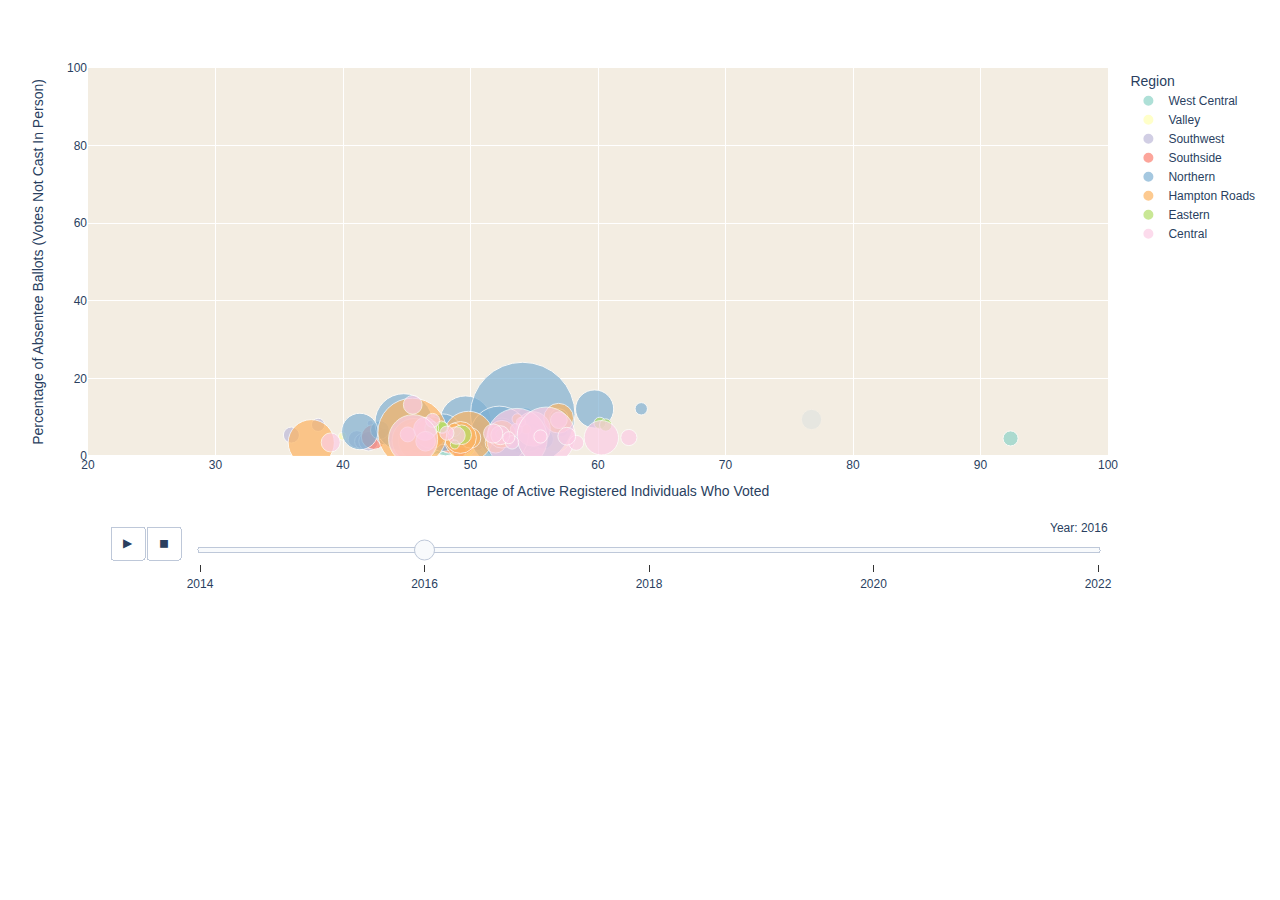
==== bubble.html @ d7ba8f0c "Added visualization files" ====
<html>
<head><meta charset="utf-8" /></head>
<body>
    <div>                        <script type="text/javascript">window.PlotlyConfig = {MathJaxConfig: 'local'};</script>
        <script type="text/javascript">/**
* plotly.js v2.18.2
* Copyright 2012-2023, Plotly, Inc.
* All rights reserved.
* Licensed under the MIT license
*/
/*! For license information please see plotly.min.js.LICENSE.txt */
!function(t,e){"object"==typeof exports&&"object"==typeof module?module.exports=e():"function"==typeof define&&define.amd?define([],e):"object"==typeof exports?exports.Plotly=e():t.Plotly=e()}(self,(function(){return function(){var t={98847:function(t,e,r){"use strict";var n=r(71828),i={"X,X div":'direction:ltr;font-family:"Open Sans",verdana,arial,sans-serif;margin:0;padding:0;',"X input,X button":'font-family:"Open Sans",verdana,arial,sans-serif;',"X input:focus,X button:focus":"outline:none;","X a":"text-decoration:none;","X a:hover":"text-decoration:none;","X .crisp":"shape-rendering:crispEdges;","X .user-select-none":"-webkit-user-select:none;-moz-user-select:none;-ms-user-select:none;-o-user-select:none;user-select:none;","X svg":"overflow:hidden;","X svg a":"fill:#447adb;","X svg a:hover":"fill:#3c6dc5;","X .main-svg":"position:absolute;top:0;left:0;pointer-events:none;","X .main-svg .draglayer":"pointer-events:all;","X .cursor-default":"cursor:default;","X .cursor-pointer":"cursor:pointer;","X .cursor-crosshair":"cursor:crosshair;","X .cursor-move":"cursor:move;","X .cursor-col-resize":"cursor:col-resize;","X .cursor-row-resize":"cursor:row-resize;","X .cursor-ns-resize":"cursor:ns-resize;","X .cursor-ew-resize":"cursor:ew-resize;","X .cursor-sw-resize":"cursor:sw-resize;","X .cursor-s-resize":"cursor:s-resize;","X .cursor-se-resize":"cursor:se-resize;","X .cursor-w-resize":"cursor:w-resize;","X .cursor-e-resize":"cursor:e-resize;","X .cursor-nw-resize":"cursor:nw-resize;","X .cursor-n-resize":"cursor:n-resize;","X .cursor-ne-resize":"cursor:ne-resize;","X .cursor-grab":"cursor:-webkit-grab;cursor:grab;","X .modebar":"position:absolute;top:2px;right:2px;","X .ease-bg":"-webkit-transition:background-color .3s ease 0s;-moz-transition:background-color .3s ease 0s;-ms-transition:background-color .3s ease 0s;-o-transition:background-color .3s ease 0s;transition:background-color .3s ease 0s;","X .modebar--hover>:not(.watermark)":"opacity:0;-webkit-transition:opacity .3s ease 0s;-moz-transition:opacity .3s ease 0s;-ms-transition:opacity .3s ease 0s;-o-transition:opacity .3s ease 0s;transition:opacity .3s ease 0s;","X:hover .modebar--hover .modebar-group":"opacity:1;","X .modebar-group":"float:left;display:inline-block;box-sizing:border-box;padding-left:8px;position:relative;vertical-align:middle;white-space:nowrap;","X .modebar-btn":"position:relative;font-size:16px;padding:3px 4px;height:22px;cursor:pointer;line-height:normal;box-sizing:border-box;","X .modebar-btn svg":"position:relative;top:2px;","X .modebar.vertical":"display:flex;flex-direction:column;flex-wrap:wrap;align-content:flex-end;max-height:100%;","X .modebar.vertical svg":"top:-1px;","X .modebar.vertical .modebar-group":"display:block;float:none;padding-left:0px;padding-bottom:8px;","X .modebar.vertical .modebar-group .modebar-btn":"display:block;text-align:center;","X [data-title]:before,X [data-title]:after":"position:absolute;-webkit-transform:translate3d(0, 0, 0);-moz-transform:translate3d(0, 0, 0);-ms-transform:translate3d(0, 0, 0);-o-transform:translate3d(0, 0, 0);transform:translate3d(0, 0, 0);display:none;opacity:0;z-index:1001;pointer-events:none;top:110%;right:50%;","X [data-title]:hover:before,X [data-title]:hover:after":"display:block;opacity:1;","X [data-title]:before":'content:"";position:absolute;background:rgba(0,0,0,0);border:6px solid rgba(0,0,0,0);z-index:1002;margin-top:-12px;border-bottom-color:#69738a;margin-right:-6px;',"X [data-title]:after":"content:attr(data-title);background:#69738a;color:#fff;padding:8px 10px;font-size:12px;line-height:12px;white-space:nowrap;margin-right:-18px;border-radius:2px;","X .vertical [data-title]:before,X .vertical [data-title]:after":"top:0%;right:200%;","X .vertical [data-title]:before":"border:6px solid rgba(0,0,0,0);border-left-color:#69738a;margin-top:8px;margin-right:-30px;",Y:'font-family:"Open Sans",verdana,arial,sans-serif;position:fixed;top:50px;right:20px;z-index:10000;font-size:10pt;max-width:180px;',"Y p":"margin:0;","Y .notifier-note":"min-width:180px;max-width:250px;border:1px solid #fff;z-index:3000;margin:0;background-color:#8c97af;background-color:rgba(140,151,175,.9);color:#fff;padding:10px;overflow-wrap:break-word;word-wrap:break-word;-ms-hyphens:auto;-webkit-hyphens:auto;hyphens:auto;","Y .notifier-close":"color:#fff;opacity:.8;float:right;padding:0 5px;background:none;border:none;font-size:20px;font-weight:bold;line-height:20px;","Y .notifier-close:hover":"color:#444;text-decoration:none;cursor:pointer;"};for(var a in i){var o=a.replace(/^,/," ,").replace(/X/g,".js-plotly-plot .plotly").replace(/Y/g,".plotly-notifier");n.addStyleRule(o,i[a])}},98222:function(t,e,r){"use strict";t.exports=r(82887)},27206:function(t,e,r){"use strict";t.exports=r(60822)},59893:function(t,e,r){"use strict";t.exports=r(23381)},5224:function(t,e,r){"use strict";t.exports=r(83832)},59509:function(t,e,r){"use strict";t.exports=r(72201)},75557:function(t,e,r){"use strict";t.exports=r(91815)},40338:function(t,e,r){"use strict";t.exports=r(21462)},35080:function(t,e,r){"use strict";t.exports=r(51319)},61396:function(t,e,r){"use strict";t.exports=r(57516)},40549:function(t,e,r){"use strict";t.exports=r(98128)},49866:function(t,e,r){"use strict";t.exports=r(99442)},36089:function(t,e,r){"use strict";t.exports=r(93740)},19548:function(t,e,r){"use strict";t.exports=r(8729)},35831:function(t,e,r){"use strict";t.exports=r(93814)},61039:function(t,e,r){"use strict";t.exports=r(14382)},97040:function(t,e,r){"use strict";t.exports=r(51759)},77986:function(t,e,r){"use strict";t.exports=r(10421)},24296:function(t,e,r){"use strict";t.exports=r(43102)},58872:function(t,e,r){"use strict";t.exports=r(92165)},29626:function(t,e,r){"use strict";t.exports=r(3325)},65591:function(t,e,r){"use strict";t.exports=r(36071)},69738:function(t,e,r){"use strict";t.exports=r(43905)},92650:function(t,e,r){"use strict";t.exports=r(35902)},35630:function(t,e,r){"use strict";t.exports=r(69816)},73434:function(t,e,r){"use strict";t.exports=r(94507)},27909:function(t,e,r){"use strict";var n=r(19548);n.register([r(27206),r(5224),r(58872),r(65591),r(69738),r(92650),r(49866),r(25743),r(6197),r(97040),r(85461),r(73434),r(54201),r(81299),r(47645),r(35630),r(77986),r(83043),r(93005),r(96881),r(4534),r(50581),r(40549),r(77900),r(47582),r(35080),r(21641),r(17280),r(5861),r(29626),r(10021),r(65317),r(96268),r(61396),r(35831),r(16122),r(46163),r(40344),r(40338),r(48131),r(36089),r(55334),r(75557),r(19440),r(99488),r(59893),r(97393),r(98222),r(61039),r(24296),r(66398),r(59509)]),t.exports=n},46163:function(t,e,r){"use strict";t.exports=r(15154)},96881:function(t,e,r){"use strict";t.exports=r(64943)},50581:function(t,e,r){"use strict";t.exports=r(21164)},55334:function(t,e,r){"use strict";t.exports=r(54186)},65317:function(t,e,r){"use strict";t.exports=r(94873)},10021:function(t,e,r){"use strict";t.exports=r(67618)},54201:function(t,e,r){"use strict";t.exports=r(58810)},5861:function(t,e,r){"use strict";t.exports=r(20593)},16122:function(t,e,r){"use strict";t.exports=r(29396)},83043:function(t,e,r){"use strict";t.exports=r(13551)},48131:function(t,e,r){"use strict";t.exports=r(46858)},47582:function(t,e,r){"use strict";t.exports=r(17988)},21641:function(t,e,r){"use strict";t.exports=r(68868)},96268:function(t,e,r){"use strict";t.exports=r(20467)},19440:function(t,e,r){"use strict";t.exports=r(91271)},99488:function(t,e,r){"use strict";t.exports=r(21461)},97393:function(t,e,r){"use strict";t.exports=r(85956)},25743:function(t,e,r){"use strict";t.exports=r(52979)},66398:function(t,e,r){"use strict";t.exports=r(32275)},17280:function(t,e,r){"use strict";t.exports=r(6419)},77900:function(t,e,r){"use strict";t.exports=r(61510)},81299:function(t,e,r){"use strict";t.exports=r(87619)},93005:function(t,e,r){"use strict";t.exports=r(93601)},40344:function(t,e,r){"use strict";t.exports=r(96595)},47645:function(t,e,r){"use strict";t.exports=r(70954)},6197:function(t,e,r){"use strict";t.exports=r(47462)},4534:function(t,e,r){"use strict";t.exports=r(17659)},85461:function(t,e,r){"use strict";t.exports=r(19990)},82884:function(t){"use strict";t.exports=[{path:"",backoff:0},{path:"M-2.4,-3V3L0.6,0Z",backoff:.6},{path:"M-3.7,-2.5V2.5L1.3,0Z",backoff:1.3},{path:"M-4.45,-3L-1.65,-0.2V0.2L-4.45,3L1.55,0Z",backoff:1.55},{path:"M-2.2,-2.2L-0.2,-0.2V0.2L-2.2,2.2L-1.4,3L1.6,0L-1.4,-3Z",backoff:1.6},{path:"M-4.4,-2.1L-0.6,-0.2V0.2L-4.4,2.1L-4,3L2,0L-4,-3Z",backoff:2},{path:"M2,0A2,2 0 1,1 0,-2A2,2 0 0,1 2,0Z",backoff:0,noRotate:!0},{path:"M2,2V-2H-2V2Z",backoff:0,noRotate:!0}]},50215:function(t,e,r){"use strict";var n=r(82884),i=r(41940),a=r(85555),o=r(44467).templatedArray;r(24695),t.exports=o("annotation",{visible:{valType:"boolean",dflt:!0,editType:"calc+arraydraw"},text:{valType:"string",editType:"calc+arraydraw"},textangle:{valType:"angle",dflt:0,editType:"calc+arraydraw"},font:i({editType:"calc+arraydraw",colorEditType:"arraydraw"}),width:{valType:"number",min:1,dflt:null,editType:"calc+arraydraw"},height:{valType:"number",min:1,dflt:null,editType:"calc+arraydraw"},opacity:{valType:"number",min:0,max:1,dflt:1,editType:"arraydraw"},align:{valType:"enumerated",values:["left","center","right"],dflt:"center",editType:"arraydraw"},valign:{valType:"enumerated",values:["top","middle","bottom"],dflt:"middle",editType:"arraydraw"},bgcolor:{valType:"color",dflt:"rgba(0,0,0,0)",editType:"arraydraw"},bordercolor:{valType:"color",dflt:"rgba(0,0,0,0)",editType:"arraydraw"},borderpad:{valType:"number",min:0,dflt:1,editType:"calc+arraydraw"},borderwidth:{valType:"number",min:0,dflt:1,editType:"calc+arraydraw"},showarrow:{valType:"boolean",dflt:!0,editType:"calc+arraydraw"},arrowcolor:{valType:"color",editType:"arraydraw"},arrowhead:{valType:"integer",min:0,max:n.length,dflt:1,editType:"arraydraw"},startarrowhead:{valType:"integer",min:0,max:n.length,dflt:1,editType:"arraydraw"},arrowside:{valType:"flaglist",flags:["end","start"],extras:["none"],dflt:"end",editType:"arraydraw"},arrowsize:{valType:"number",min:.3,dflt:1,editType:"calc+arraydraw"},startarrowsize:{valType:"number",min:.3,dflt:1,editType:"calc+arraydraw"},arrowwidth:{valType:"number",min:.1,editType:"calc+arraydraw"},standoff:{valType:"number",min:0,dflt:0,editType:"calc+arraydraw"},startstandoff:{valType:"number",min:0,dflt:0,editType:"calc+arraydraw"},ax:{valType:"any",editType:"calc+arraydraw"},ay:{valType:"any",editType:"calc+arraydraw"},axref:{valType:"enumerated",dflt:"pixel",values:["pixel",a.idRegex.x.toString()],editType:"calc"},ayref:{valType:"enumerated",dflt:"pixel",values:["pixel",a.idRegex.y.toString()],editType:"calc"},xref:{valType:"enumerated",values:["paper",a.idRegex.x.toString()],editType:"calc"},x:{valType:"any",editType:"calc+arraydraw"},xanchor:{valType:"enumerated",values:["auto","left","center","right"],dflt:"auto",editType:"calc+arraydraw"},xshift:{valType:"number",dflt:0,editType:"calc+arraydraw"},yref:{valType:"enumerated",values:["paper",a.idRegex.y.toString()],editType:"calc"},y:{valType:"any",editType:"calc+arraydraw"},yanchor:{valType:"enumerated",values:["auto","top","middle","bottom"],dflt:"auto",editType:"calc+arraydraw"},yshift:{valType:"number",dflt:0,editType:"calc+arraydraw"},clicktoshow:{valType:"enumerated",values:[!1,"onoff","onout"],dflt:!1,editType:"arraydraw"},xclick:{valType:"any",editType:"arraydraw"},yclick:{valType:"any",editType:"arraydraw"},hovertext:{valType:"string",editType:"arraydraw"},hoverlabel:{bgcolor:{valType:"color",editType:"arraydraw"},bordercolor:{valType:"color",editType:"arraydraw"},font:i({editType:"arraydraw"}),editType:"arraydraw"},captureevents:{valType:"boolean",editType:"arraydraw"},editType:"calc",_deprecated:{ref:{valType:"string",editType:"calc"}}})},3749:function(t,e,r){"use strict";var n=r(71828),i=r(89298),a=r(92605).draw;function o(t){var e=t._fullLayout;n.filterVisible(e.annotations).forEach((function(e){var r=i.getFromId(t,e.xref),n=i.getFromId(t,e.yref),a=i.getRefType(e.xref),o=i.getRefType(e.yref);e._extremes={},"range"===a&&s(e,r),"range"===o&&s(e,n)}))}function s(t,e){var r,n=e._id,a=n.charAt(0),o=t[a],s=t["a"+a],l=t[a+"ref"],u=t["a"+a+"ref"],c=t["_"+a+"padplus"],f=t["_"+a+"padminus"],h={x:1,y:-1}[a]*t[a+"shift"],p=3*t.arrowsize*t.arrowwidth||0,d=p+h,v=p-h,g=3*t.startarrowsize*t.arrowwidth||0,y=g+h,m=g-h;if(u===l){var x=i.findExtremes(e,[e.r2c(o)],{ppadplus:d,ppadminus:v}),b=i.findExtremes(e,[e.r2c(s)],{ppadplus:Math.max(c,y),ppadminus:Math.max(f,m)});r={min:[x.min[0],b.min[0]],max:[x.max[0],b.max[0]]}}else y=s?y+s:y,m=s?m-s:m,r=i.findExtremes(e,[e.r2c(o)],{ppadplus:Math.max(c,d,y),ppadminus:Math.max(f,v,m)});t._extremes[n]=r}t.exports=function(t){var e=t._fullLayout;if(n.filterVisible(e.annotations).length&&t._fullData.length)return n.syncOrAsync([a,o],t)}},44317:function(t,e,r){"use strict";var n=r(71828),i=r(73972),a=r(44467).arrayEditor;function o(t,e){var r,n,i,a,o,l,u,c=t._fullLayout.annotations,f=[],h=[],p=[],d=(e||[]).length;for(r=0;r<c.length;r++)if(a=(i=c[r]).clicktoshow){for(n=0;n<d;n++)if(l=(o=e[n]).xaxis,u=o.yaxis,l._id===i.xref&&u._id===i.yref&&l.d2r(o.x)===s(i._xclick,l)&&u.d2r(o.y)===s(i._yclick,u)){(i.visible?"onout"===a?h:p:f).push(r);break}n===d&&i.visible&&"onout"===a&&h.push(r)}return{on:f,off:h,explicitOff:p}}function s(t,e){return"log"===e.type?e.l2r(t):e.d2r(t)}t.exports={hasClickToShow:function(t,e){var r=o(t,e);return r.on.length>0||r.explicitOff.length>0},onClick:function(t,e){var r,s,l=o(t,e),u=l.on,c=l.off.concat(l.explicitOff),f={},h=t._fullLayout.annotations;if(u.length||c.length){for(r=0;r<u.length;r++)(s=a(t.layout,"annotations",h[u[r]])).modifyItem("visible",!0),n.extendFlat(f,s.getUpdateObj());for(r=0;r<c.length;r++)(s=a(t.layout,"annotations",h[c[r]])).modifyItem("visible",!1),n.extendFlat(f,s.getUpdateObj());return i.call("update",t,{},f)}}}},25625:function(t,e,r){"use strict";var n=r(71828),i=r(7901);t.exports=function(t,e,r,a){a("opacity");var o=a("bgcolor"),s=a("bordercolor"),l=i.opacity(s);a("borderpad");var u=a("borderwidth"),c=a("showarrow");if(a("text",c?" ":r._dfltTitle.annotation),a("textangle"),n.coerceFont(a,"font",r.font),a("width"),a("align"),a("height")&&a("valign"),c){var f,h,p=a("arrowside");-1!==p.indexOf("end")&&(f=a("arrowhead"),h=a("arrowsize")),-1!==p.indexOf("start")&&(a("startarrowhead",f),a("startarrowsize",h)),a("arrowcolor",l?e.bordercolor:i.defaultLine),a("arrowwidth",2*(l&&u||1)),a("standoff"),a("startstandoff")}var d=a("hovertext"),v=r.hoverlabel||{};if(d){var g=a("hoverlabel.bgcolor",v.bgcolor||(i.opacity(o)?i.rgb(o):i.defaultLine)),y=a("hoverlabel.bordercolor",v.bordercolor||i.contrast(g));n.coerceFont(a,"hoverlabel.font",{family:v.font.family,size:v.font.size,color:v.font.color||y})}a("captureevents",!!d)}},94128:function(t,e,r){"use strict";var n=r(92770),i=r(58163);t.exports=function(t,e,r,a){e=e||{};var o="log"===r&&"linear"===e.type,s="linear"===r&&"log"===e.type;if(o||s)for(var l,u,c=t._fullLayout.annotations,f=e._id.charAt(0),h=0;h<c.length;h++)l=c[h],u="annotations["+h+"].",l[f+"ref"]===e._id&&p(f),l["a"+f+"ref"]===e._id&&p("a"+f);function p(t){var r=l[t],s=null;s=o?i(r,e.range):Math.pow(10,r),n(s)||(s=null),a(u+t,s)}}},84046:function(t,e,r){"use strict";var n=r(71828),i=r(89298),a=r(85501),o=r(25625),s=r(50215);function l(t,e,r){function a(r,i){return n.coerce(t,e,s,r,i)}var l=a("visible"),u=a("clicktoshow");if(l||u){o(t,e,r,a);for(var c=e.showarrow,f=["x","y"],h=[-10,-30],p={_fullLayout:r},d=0;d<2;d++){var v=f[d],g=i.coerceRef(t,e,p,v,"","paper");if("paper"!==g&&i.getFromId(p,g)._annIndices.push(e._index),i.coercePosition(e,p,a,g,v,.5),c){var y="a"+v,m=i.coerceRef(t,e,p,y,"pixel",["pixel","paper"]);"pixel"!==m&&m!==g&&(m=e[y]="pixel");var x="pixel"===m?h[d]:.4;i.coercePosition(e,p,a,m,y,x)}a(v+"anchor"),a(v+"shift")}if(n.noneOrAll(t,e,["x","y"]),c&&n.noneOrAll(t,e,["ax","ay"]),u){var b=a("xclick"),_=a("yclick");e._xclick=void 0===b?e.x:i.cleanPosition(b,p,e.xref),e._yclick=void 0===_?e.y:i.cleanPosition(_,p,e.yref)}}}t.exports=function(t,e){a(t,e,{name:"annotations",handleItemDefaults:l})}},92605:function(t,e,r){"use strict";var n=r(39898),i=r(73972),a=r(74875),o=r(71828),s=o.strTranslate,l=r(89298),u=r(7901),c=r(91424),f=r(30211),h=r(63893),p=r(6964),d=r(28569),v=r(44467).arrayEditor,g=r(13011);function y(t,e){var r=t._fullLayout.annotations[e]||{},n=l.getFromId(t,r.xref),i=l.getFromId(t,r.yref);n&&n.setScale(),i&&i.setScale(),x(t,r,e,!1,n,i)}function m(t,e,r,n,i){var a=i[r],o=i[r+"ref"],s=-1!==r.indexOf("y"),u="domain"===l.getRefType(o),c=s?n.h:n.w;return t?u?a+(s?-e:e)/t._length:t.p2r(t.r2p(a)+e):a+(s?-e:e)/c}function x(t,e,r,a,y,x){var b,_,w=t._fullLayout,T=t._fullLayout._size,k=t._context.edits;a?(b="annotation-"+a,_=a+".annotations"):(b="annotation",_="annotations");var A=v(t.layout,_,e),M=A.modifyBase,S=A.modifyItem,E=A.getUpdateObj;w._infolayer.selectAll("."+b+'[data-index="'+r+'"]').remove();var L="clip"+w._uid+"_ann"+r;if(e._input&&!1!==e.visible){var C={x:{},y:{}},P=+e.textangle||0,O=w._infolayer.append("g").classed(b,!0).attr("data-index",String(r)).style("opacity",e.opacity),I=O.append("g").classed("annotation-text-g",!0),D=k[e.showarrow?"annotationTail":"annotationPosition"],z=e.captureevents||k.annotationText||D,R=I.append("g").style("pointer-events",z?"all":null).call(p,"pointer").on("click",(function(){t._dragging=!1,t.emit("plotly_clickannotation",Z(n.event))}));e.hovertext&&R.on("mouseover",(function(){var r=e.hoverlabel,n=r.font,i=this.getBoundingClientRect(),a=t.getBoundingClientRect();f.loneHover({x0:i.left-a.left,x1:i.right-a.left,y:(i.top+i.bottom)/2-a.top,text:e.hovertext,color:r.bgcolor,borderColor:r.bordercolor,fontFamily:n.family,fontSize:n.size,fontColor:n.color},{container:w._hoverlayer.node(),outerContainer:w._paper.node(),gd:t})})).on("mouseout",(function(){f.loneUnhover(w._hoverlayer.node())}));var F=e.borderwidth,B=e.borderpad,N=F+B,j=R.append("rect").attr("class","bg").style("stroke-width",F+"px").call(u.stroke,e.bordercolor).call(u.fill,e.bgcolor),U=e.width||e.height,V=w._topclips.selectAll("#"+L).data(U?[0]:[]);V.enter().append("clipPath").classed("annclip",!0).attr("id",L).append("rect"),V.exit().remove();var H=e.font,q=w._meta?o.templateString(e.text,w._meta):e.text,G=R.append("text").classed("annotation-text",!0).text(q);k.annotationText?G.call(h.makeEditable,{delegate:R,gd:t}).call(Y).on("edit",(function(r){e.text=r,this.call(Y),S("text",r),y&&y.autorange&&M(y._name+".autorange",!0),x&&x.autorange&&M(x._name+".autorange",!0),i.call("_guiRelayout",t,E())})):G.call(Y)}else n.selectAll("#"+L).remove();function Z(t){var n={index:r,annotation:e._input,fullAnnotation:e,event:t};return a&&(n.subplotId=a),n}function Y(r){return r.call(c.font,H).attr({"text-anchor":{left:"start",right:"end"}[e.align]||"middle"}),h.convertToTspans(r,t,W),r}function W(){var r=G.selectAll("a");1===r.size()&&r.text()===G.text()&&R.insert("a",":first-child").attr({"xlink:xlink:href":r.attr("xlink:href"),"xlink:xlink:show":r.attr("xlink:show")}).style({cursor:"pointer"}).node().appendChild(j.node());var n=R.select(".annotation-text-math-group"),f=!n.empty(),v=c.bBox((f?n:G).node()),b=v.width,_=v.height,A=e.width||b,z=e.height||_,B=Math.round(A+2*N),H=Math.round(z+2*N);function q(t,e){return"auto"===e&&(e=t<1/3?"left":t>2/3?"right":"center"),{center:0,middle:0,left:.5,bottom:-.5,right:-.5,top:.5}[e]}for(var Y=!1,W=["x","y"],X=0;X<W.length;X++){var J,K,$,Q,tt,et=W[X],rt=e[et+"ref"]||et,nt=e["a"+et+"ref"],it={x:y,y:x}[et],at=(P+("x"===et?0:-90))*Math.PI/180,ot=B*Math.cos(at),st=H*Math.sin(at),lt=Math.abs(ot)+Math.abs(st),ut=e[et+"anchor"],ct=e[et+"shift"]*("x"===et?1:-1),ft=C[et],ht=l.getRefType(rt);if(it&&"domain"!==ht){var pt=it.r2fraction(e[et]);(pt<0||pt>1)&&(nt===rt?((pt=it.r2fraction(e["a"+et]))<0||pt>1)&&(Y=!0):Y=!0),J=it._offset+it.r2p(e[et]),Q=.5}else{var dt="domain"===ht;"x"===et?($=e[et],J=dt?it._offset+it._length*$:J=T.l+T.w*$):($=1-e[et],J=dt?it._offset+it._length*$:J=T.t+T.h*$),Q=e.showarrow?.5:$}if(e.showarrow){ft.head=J;var vt=e["a"+et];if(tt=ot*q(.5,e.xanchor)-st*q(.5,e.yanchor),nt===rt){var gt=l.getRefType(nt);"domain"===gt?("y"===et&&(vt=1-vt),ft.tail=it._offset+it._length*vt):"paper"===gt?"y"===et?(vt=1-vt,ft.tail=T.t+T.h*vt):ft.tail=T.l+T.w*vt:ft.tail=it._offset+it.r2p(vt),K=tt}else ft.tail=J+vt,K=tt+vt;ft.text=ft.tail+tt;var yt=w["x"===et?"width":"height"];if("paper"===rt&&(ft.head=o.constrain(ft.head,1,yt-1)),"pixel"===nt){var mt=-Math.max(ft.tail-3,ft.text),xt=Math.min(ft.tail+3,ft.text)-yt;mt>0?(ft.tail+=mt,ft.text+=mt):xt>0&&(ft.tail-=xt,ft.text-=xt)}ft.tail+=ct,ft.head+=ct}else K=tt=lt*q(Q,ut),ft.text=J+tt;ft.text+=ct,tt+=ct,K+=ct,e["_"+et+"padplus"]=lt/2+K,e["_"+et+"padminus"]=lt/2-K,e["_"+et+"size"]=lt,e["_"+et+"shift"]=tt}if(Y)R.remove();else{var bt=0,_t=0;if("left"!==e.align&&(bt=(A-b)*("center"===e.align?.5:1)),"top"!==e.valign&&(_t=(z-_)*("middle"===e.valign?.5:1)),f)n.select("svg").attr({x:N+bt-1,y:N+_t}).call(c.setClipUrl,U?L:null,t);else{var wt=N+_t-v.top,Tt=N+bt-v.left;G.call(h.positionText,Tt,wt).call(c.setClipUrl,U?L:null,t)}V.select("rect").call(c.setRect,N,N,A,z),j.call(c.setRect,F/2,F/2,B-F,H-F),R.call(c.setTranslate,Math.round(C.x.text-B/2),Math.round(C.y.text-H/2)),I.attr({transform:"rotate("+P+","+C.x.text+","+C.y.text+")"});var kt,At=function(r,n){O.selectAll(".annotation-arrow-g").remove();var l=C.x.head,f=C.y.head,h=C.x.tail+r,p=C.y.tail+n,v=C.x.text+r,b=C.y.text+n,_=o.rotationXYMatrix(P,v,b),w=o.apply2DTransform(_),A=o.apply2DTransform2(_),L=+j.attr("width"),D=+j.attr("height"),z=v-.5*L,F=z+L,B=b-.5*D,N=B+D,U=[[z,B,z,N],[z,N,F,N],[F,N,F,B],[F,B,z,B]].map(A);if(!U.reduce((function(t,e){return t^!!o.segmentsIntersect(l,f,l+1e6,f+1e6,e[0],e[1],e[2],e[3])}),!1)){U.forEach((function(t){var e=o.segmentsIntersect(h,p,l,f,t[0],t[1],t[2],t[3]);e&&(h=e.x,p=e.y)}));var V=e.arrowwidth,H=e.arrowcolor,q=e.arrowside,G=O.append("g").style({opacity:u.opacity(H)}).classed("annotation-arrow-g",!0),Z=G.append("path").attr("d","M"+h+","+p+"L"+l+","+f).style("stroke-width",V+"px").call(u.stroke,u.rgb(H));if(g(Z,q,e),k.annotationPosition&&Z.node().parentNode&&!a){var Y=l,W=f;if(e.standoff){var X=Math.sqrt(Math.pow(l-h,2)+Math.pow(f-p,2));Y+=e.standoff*(h-l)/X,W+=e.standoff*(p-f)/X}var J,K,$=G.append("path").classed("annotation-arrow",!0).classed("anndrag",!0).classed("cursor-move",!0).attr({d:"M3,3H-3V-3H3ZM0,0L"+(h-Y)+","+(p-W),transform:s(Y,W)}).style("stroke-width",V+6+"px").call(u.stroke,"rgba(0,0,0,0)").call(u.fill,"rgba(0,0,0,0)");d.init({element:$.node(),gd:t,prepFn:function(){var t=c.getTranslate(R);J=t.x,K=t.y,y&&y.autorange&&M(y._name+".autorange",!0),x&&x.autorange&&M(x._name+".autorange",!0)},moveFn:function(t,r){var n=w(J,K),i=n[0]+t,a=n[1]+r;R.call(c.setTranslate,i,a),S("x",m(y,t,"x",T,e)),S("y",m(x,r,"y",T,e)),e.axref===e.xref&&S("ax",m(y,t,"ax",T,e)),e.ayref===e.yref&&S("ay",m(x,r,"ay",T,e)),G.attr("transform",s(t,r)),I.attr({transform:"rotate("+P+","+i+","+a+")"})},doneFn:function(){i.call("_guiRelayout",t,E());var e=document.querySelector(".js-notes-box-panel");e&&e.redraw(e.selectedObj)}})}}};e.showarrow&&At(0,0),D&&d.init({element:R.node(),gd:t,prepFn:function(){kt=I.attr("transform")},moveFn:function(t,r){var n="pointer";if(e.showarrow)e.axref===e.xref?S("ax",m(y,t,"ax",T,e)):S("ax",e.ax+t),e.ayref===e.yref?S("ay",m(x,r,"ay",T.w,e)):S("ay",e.ay+r),At(t,r);else{if(a)return;var i,o;if(y)i=m(y,t,"x",T,e);else{var l=e._xsize/T.w,u=e.x+(e._xshift-e.xshift)/T.w-l/2;i=d.align(u+t/T.w,l,0,1,e.xanchor)}if(x)o=m(x,r,"y",T,e);else{var c=e._ysize/T.h,f=e.y-(e._yshift+e.yshift)/T.h-c/2;o=d.align(f-r/T.h,c,0,1,e.yanchor)}S("x",i),S("y",o),y&&x||(n=d.getCursor(y?.5:i,x?.5:o,e.xanchor,e.yanchor))}I.attr({transform:s(t,r)+kt}),p(R,n)},clickFn:function(r,n){e.captureevents&&t.emit("plotly_clickannotation",Z(n))},doneFn:function(){p(R),i.call("_guiRelayout",t,E());var e=document.querySelector(".js-notes-box-panel");e&&e.redraw(e.selectedObj)}})}}}t.exports={draw:function(t){var e=t._fullLayout;e._infolayer.selectAll(".annotation").remove();for(var r=0;r<e.annotations.length;r++)e.annotations[r].visible&&y(t,r);return a.previousPromises(t)},drawOne:y,drawRaw:x}},13011:function(t,e,r){"use strict";var n=r(39898),i=r(7901),a=r(82884),o=r(71828),s=o.strScale,l=o.strRotate,u=o.strTranslate;t.exports=function(t,e,r){var o,c,f,h,p=t.node(),d=a[r.arrowhead||0],v=a[r.startarrowhead||0],g=(r.arrowwidth||1)*(r.arrowsize||1),y=(r.arrowwidth||1)*(r.startarrowsize||1),m=e.indexOf("start")>=0,x=e.indexOf("end")>=0,b=d.backoff*g+r.standoff,_=v.backoff*y+r.startstandoff;if("line"===p.nodeName){o={x:+t.attr("x1"),y:+t.attr("y1")},c={x:+t.attr("x2"),y:+t.attr("y2")};var w=o.x-c.x,T=o.y-c.y;if(h=(f=Math.atan2(T,w))+Math.PI,b&&_&&b+_>Math.sqrt(w*w+T*T))return void D();if(b){if(b*b>w*w+T*T)return void D();var k=b*Math.cos(f),A=b*Math.sin(f);c.x+=k,c.y+=A,t.attr({x2:c.x,y2:c.y})}if(_){if(_*_>w*w+T*T)return void D();var M=_*Math.cos(f),S=_*Math.sin(f);o.x-=M,o.y-=S,t.attr({x1:o.x,y1:o.y})}}else if("path"===p.nodeName){var E=p.getTotalLength(),L="";if(E<b+_)return void D();var C=p.getPointAtLength(0),P=p.getPointAtLength(.1);f=Math.atan2(C.y-P.y,C.x-P.x),o=p.getPointAtLength(Math.min(_,E)),L="0px,"+_+"px,";var O=p.getPointAtLength(E),I=p.getPointAtLength(E-.1);h=Math.atan2(O.y-I.y,O.x-I.x),c=p.getPointAtLength(Math.max(0,E-b)),L+=E-(L?_+b:b)+"px,"+E+"px",t.style("stroke-dasharray",L)}function D(){t.style("stroke-dasharray","0px,100px")}function z(e,a,o,c){e.path&&(e.noRotate&&(o=0),n.select(p.parentNode).append("path").attr({class:t.attr("class"),d:e.path,transform:u(a.x,a.y)+l(180*o/Math.PI)+s(c)}).style({fill:i.rgb(r.arrowcolor),"stroke-width":0}))}m&&z(v,o,f,y),x&&z(d,c,h,g)}},32745:function(t,e,r){"use strict";var n=r(92605),i=r(44317);t.exports={moduleType:"component",name:"annotations",layoutAttributes:r(50215),supplyLayoutDefaults:r(84046),includeBasePlot:r(76325)("annotations"),calcAutorange:r(3749),draw:n.draw,drawOne:n.drawOne,drawRaw:n.drawRaw,hasClickToShow:i.hasClickToShow,onClick:i.onClick,convertCoords:r(94128)}},26997:function(t,e,r){"use strict";var n=r(50215),i=r(30962).overrideAll,a=r(44467).templatedArray;t.exports=i(a("annotation",{visible:n.visible,x:{valType:"any"},y:{valType:"any"},z:{valType:"any"},ax:{valType:"number"},ay:{valType:"number"},xanchor:n.xanchor,xshift:n.xshift,yanchor:n.yanchor,yshift:n.yshift,text:n.text,textangle:n.textangle,font:n.font,width:n.width,height:n.height,opacity:n.opacity,align:n.align,valign:n.valign,bgcolor:n.bgcolor,bordercolor:n.bordercolor,borderpad:n.borderpad,borderwidth:n.borderwidth,showarrow:n.showarrow,arrowcolor:n.arrowcolor,arrowhead:n.arrowhead,startarrowhead:n.startarrowhead,arrowside:n.arrowside,arrowsize:n.arrowsize,startarrowsize:n.startarrowsize,arrowwidth:n.arrowwidth,standoff:n.standoff,startstandoff:n.startstandoff,hovertext:n.hovertext,hoverlabel:n.hoverlabel,captureevents:n.captureevents}),"calc","from-root")},5485:function(t,e,r){"use strict";var n=r(71828),i=r(89298);function a(t,e){var r=e.fullSceneLayout.domain,a=e.fullLayout._size,o={pdata:null,type:"linear",autorange:!1,range:[-1/0,1/0]};t._xa={},n.extendFlat(t._xa,o),i.setConvert(t._xa),t._xa._offset=a.l+r.x[0]*a.w,t._xa.l2p=function(){return.5*(1+t._pdata[0]/t._pdata[3])*a.w*(r.x[1]-r.x[0])},t._ya={},n.extendFlat(t._ya,o),i.setConvert(t._ya),t._ya._offset=a.t+(1-r.y[1])*a.h,t._ya.l2p=function(){return.5*(1-t._pdata[1]/t._pdata[3])*a.h*(r.y[1]-r.y[0])}}t.exports=function(t){for(var e=t.fullSceneLayout.annotations,r=0;r<e.length;r++)a(e[r],t);t.fullLayout._infolayer.selectAll(".annotation-"+t.id).remove()}},20226:function(t,e,r){"use strict";var n=r(71828),i=r(89298),a=r(85501),o=r(25625),s=r(26997);function l(t,e,r,a){function l(r,i){return n.coerce(t,e,s,r,i)}function u(t){var n=t+"axis",a={_fullLayout:{}};return a._fullLayout[n]=r[n],i.coercePosition(e,a,l,t,t,.5)}l("visible")&&(o(t,e,a.fullLayout,l),u("x"),u("y"),u("z"),n.noneOrAll(t,e,["x","y","z"]),e.xref="x",e.yref="y",e.zref="z",l("xanchor"),l("yanchor"),l("xshift"),l("yshift"),e.showarrow&&(e.axref="pixel",e.ayref="pixel",l("ax",-10),l("ay",-30),n.noneOrAll(t,e,["ax","ay"])))}t.exports=function(t,e,r){a(t,e,{name:"annotations",handleItemDefaults:l,fullLayout:r.fullLayout})}},82188:function(t,e,r){"use strict";var n=r(92605).drawRaw,i=r(63538),a=["x","y","z"];t.exports=function(t){for(var e=t.fullSceneLayout,r=t.dataScale,o=e.annotations,s=0;s<o.length;s++){for(var l=o[s],u=!1,c=0;c<3;c++){var f=a[c],h=l[f],p=e[f+"axis"].r2fraction(h);if(p<0||p>1){u=!0;break}}u?t.fullLayout._infolayer.select(".annotation-"+t.id+'[data-index="'+s+'"]').remove():(l._pdata=i(t.glplot.cameraParams,[e.xaxis.r2l(l.x)*r[0],e.yaxis.r2l(l.y)*r[1],e.zaxis.r2l(l.z)*r[2]]),n(t.graphDiv,l,s,t.id,l._xa,l._ya))}}},2468:function(t,e,r){"use strict";var n=r(73972),i=r(71828);t.exports={moduleType:"component",name:"annotations3d",schema:{subplots:{scene:{annotations:r(26997)}}},layoutAttributes:r(26997),handleDefaults:r(20226),includeBasePlot:function(t,e){var r=n.subplotsRegistry.gl3d;if(r)for(var a=r.attrRegex,o=Object.keys(t),s=0;s<o.length;s++){var l=o[s];a.test(l)&&(t[l].annotations||[]).length&&(i.pushUnique(e._basePlotModules,r),i.pushUnique(e._subplots.gl3d,l))}},convert:r(5485),draw:r(82188)}},7561:function(t,e,r){"use strict";t.exports=r(63489),r(94338),r(3961),r(38751),r(86825),r(37715),r(99384),r(43805),r(88874),r(83290),r(29108),r(55422),r(94320),r(31320),r(51367),r(21457)},72201:function(t,e,r){"use strict";var n=r(7561),i=r(71828),a=r(50606),o=a.EPOCHJD,s=a.ONEDAY,l={valType:"enumerated",values:i.sortObjectKeys(n.calendars),editType:"calc",dflt:"gregorian"},u=function(t,e,r,n){var a={};return a[r]=l,i.coerce(t,e,a,r,n)},c="##",f={d:{0:"dd","-":"d"},e:{0:"d","-":"d"},a:{0:"D","-":"D"},A:{0:"DD","-":"DD"},j:{0:"oo","-":"o"},W:{0:"ww","-":"w"},m:{0:"mm","-":"m"},b:{0:"M","-":"M"},B:{0:"MM","-":"MM"},y:{0:"yy","-":"yy"},Y:{0:"yyyy","-":"yyyy"},U:c,w:c,c:{0:"D M d %X yyyy","-":"D M d %X yyyy"},x:{0:"mm/dd/yyyy","-":"mm/dd/yyyy"}},h={};function p(t){var e=h[t];return e||(h[t]=n.instance(t))}function d(t){return i.extendFlat({},l,{description:t})}function v(t){return"Sets the calendar system to use with `"+t+"` date data."}var g={xcalendar:d(v("x"))},y=i.extendFlat({},g,{ycalendar:d(v("y"))}),m=i.extendFlat({},y,{zcalendar:d(v("z"))}),x=d(["Sets the calendar system to use for `range` and `tick0`","if this is a date axis. This does not set the calendar for","interpreting data on this axis, that's specified in the trace","or via the global `layout.calendar`"].join(" "));t.exports={moduleType:"component",name:"calendars",schema:{traces:{scatter:y,bar:y,box:y,heatmap:y,contour:y,histogram:y,histogram2d:y,histogram2dcontour:y,scatter3d:m,surface:m,mesh3d:m,scattergl:y,ohlc:g,candlestick:g},layout:{calendar:d(["Sets the default calendar system to use for interpreting and","displaying dates throughout the plot."].join(" "))},subplots:{xaxis:{calendar:x},yaxis:{calendar:x},scene:{xaxis:{calendar:x},yaxis:{calendar:x},zaxis:{calendar:x}},polar:{radialaxis:{calendar:x}}},transforms:{filter:{valuecalendar:d(["WARNING: All transforms are deprecated and may be removed from the API in next major version.","Sets the calendar system to use for `value`, if it is a date."].join(" ")),targetcalendar:d(["WARNING: All transforms are deprecated and may be removed from the API in next major version.","Sets the calendar system to use for `target`, if it is an","array of dates. If `target` is a string (eg *x*) we use the","corresponding trace attribute (eg `xcalendar`) if it exists,","even if `targetcalendar` is provided."].join(" "))}}},layoutAttributes:l,handleDefaults:u,handleTraceDefaults:function(t,e,r,n){for(var i=0;i<r.length;i++)u(t,e,r[i]+"calendar",n.calendar)},CANONICAL_SUNDAY:{chinese:"2000-01-02",coptic:"2000-01-03",discworld:"2000-01-03",ethiopian:"2000-01-05",hebrew:"5000-01-01",islamic:"1000-01-02",julian:"2000-01-03",mayan:"5000-01-01",nanakshahi:"1000-01-05",nepali:"2000-01-05",persian:"1000-01-01",jalali:"1000-01-01",taiwan:"1000-01-04",thai:"2000-01-04",ummalqura:"1400-01-06"},CANONICAL_TICK:{chinese:"2000-01-01",coptic:"2000-01-01",discworld:"2000-01-01",ethiopian:"2000-01-01",hebrew:"5000-01-01",islamic:"1000-01-01",julian:"2000-01-01",mayan:"5000-01-01",nanakshahi:"1000-01-01",nepali:"2000-01-01",persian:"1000-01-01",jalali:"1000-01-01",taiwan:"1000-01-01",thai:"2000-01-01",ummalqura:"1400-01-01"},DFLTRANGE:{chinese:["2000-01-01","2001-01-01"],coptic:["1700-01-01","1701-01-01"],discworld:["1800-01-01","1801-01-01"],ethiopian:["2000-01-01","2001-01-01"],hebrew:["5700-01-01","5701-01-01"],islamic:["1400-01-01","1401-01-01"],julian:["2000-01-01","2001-01-01"],mayan:["5200-01-01","5201-01-01"],nanakshahi:["0500-01-01","0501-01-01"],nepali:["2000-01-01","2001-01-01"],persian:["1400-01-01","1401-01-01"],jalali:["1400-01-01","1401-01-01"],taiwan:["0100-01-01","0101-01-01"],thai:["2500-01-01","2501-01-01"],ummalqura:["1400-01-01","1401-01-01"]},getCal:p,worldCalFmt:function(t,e,r){for(var n,i,a,l,u,h=Math.floor((e+.05)/s)+o,d=p(r).fromJD(h),v=0;-1!==(v=t.indexOf("%",v));)"0"===(n=t.charAt(v+1))||"-"===n||"_"===n?(a=3,i=t.charAt(v+2),"_"===n&&(n="-")):(i=n,n="0",a=2),(l=f[i])?(u=l===c?c:d.formatDate(l[n]),t=t.substr(0,v)+u+t.substr(v+a),v+=u.length):v+=a;return t}}},22399:function(t,e){"use strict";e.defaults=["#1f77b4","#ff7f0e","#2ca02c","#d62728","#9467bd","#8c564b","#e377c2","#7f7f7f","#bcbd22","#17becf"],e.defaultLine="#444",e.lightLine="#eee",e.background="#fff",e.borderLine="#BEC8D9",e.lightFraction=1e3/11},7901:function(t,e,r){"use strict";var n=r(84267),i=r(92770),a=r(73627).isTypedArray,o=t.exports={},s=r(22399);o.defaults=s.defaults;var l=o.defaultLine=s.defaultLine;o.lightLine=s.lightLine;var u=o.background=s.background;function c(t){if(i(t)||"string"!=typeof t)return t;var e=t.trim();if("rgb"!==e.substr(0,3))return t;var r=e.match(/^rgba?\s*\(([^()]*)\)$/);if(!r)return t;var n=r[1].trim().split(/\s*[\s,]\s*/),a="a"===e.charAt(3)&&4===n.length;if(!a&&3!==n.length)return t;for(var o=0;o<n.length;o++){if(!n[o].length)return t;if(n[o]=Number(n[o]),!(n[o]>=0))return t;if(3===o)n[o]>1&&(n[o]=1);else if(n[o]>=1)return t}var s=Math.round(255*n[0])+", "+Math.round(255*n[1])+", "+Math.round(255*n[2]);return a?"rgba("+s+", "+n[3]+")":"rgb("+s+")"}o.tinyRGB=function(t){var e=t.toRgb();return"rgb("+Math.round(e.r)+", "+Math.round(e.g)+", "+Math.round(e.b)+")"},o.rgb=function(t){return o.tinyRGB(n(t))},o.opacity=function(t){return t?n(t).getAlpha():0},o.addOpacity=function(t,e){var r=n(t).toRgb();return"rgba("+Math.round(r.r)+", "+Math.round(r.g)+", "+Math.round(r.b)+", "+e+")"},o.combine=function(t,e){var r=n(t).toRgb();if(1===r.a)return n(t).toRgbString();var i=n(e||u).toRgb(),a=1===i.a?i:{r:255*(1-i.a)+i.r*i.a,g:255*(1-i.a)+i.g*i.a,b:255*(1-i.a)+i.b*i.a},o={r:a.r*(1-r.a)+r.r*r.a,g:a.g*(1-r.a)+r.g*r.a,b:a.b*(1-r.a)+r.b*r.a};return n(o).toRgbString()},o.contrast=function(t,e,r){var i=n(t);return 1!==i.getAlpha()&&(i=n(o.combine(t,u))),(i.isDark()?e?i.lighten(e):u:r?i.darken(r):l).toString()},o.stroke=function(t,e){var r=n(e);t.style({stroke:o.tinyRGB(r),"stroke-opacity":r.getAlpha()})},o.fill=function(t,e){var r=n(e);t.style({fill:o.tinyRGB(r),"fill-opacity":r.getAlpha()})},o.clean=function(t){if(t&&"object"==typeof t){var e,r,n,i,s=Object.keys(t);for(e=0;e<s.length;e++)if(i=t[n=s[e]],"color"===n.substr(n.length-5))if(Array.isArray(i))for(r=0;r<i.length;r++)i[r]=c(i[r]);else t[n]=c(i);else if("colorscale"===n.substr(n.length-10)&&Array.isArray(i))for(r=0;r<i.length;r++)Array.isArray(i[r])&&(i[r][1]=c(i[r][1]));else if(Array.isArray(i)){var l=i[0];if(!Array.isArray(l)&&l&&"object"==typeof l)for(r=0;r<i.length;r++)o.clean(i[r])}else i&&"object"==typeof i&&!a(i)&&o.clean(i)}}},63583:function(t,e,r){"use strict";var n=r(13838),i=r(41940),a=r(1426).extendFlat,o=r(30962).overrideAll;t.exports=o({orientation:{valType:"enumerated",values:["h","v"],dflt:"v"},thicknessmode:{valType:"enumerated",values:["fraction","pixels"],dflt:"pixels"},thickness:{valType:"number",min:0,dflt:30},lenmode:{valType:"enumerated",values:["fraction","pixels"],dflt:"fraction"},len:{valType:"number",min:0,dflt:1},x:{valType:"number",min:-2,max:3},xanchor:{valType:"enumerated",values:["left","center","right"]},xpad:{valType:"number",min:0,dflt:10},y:{valType:"number",min:-2,max:3},yanchor:{valType:"enumerated",values:["top","middle","bottom"]},ypad:{valType:"number",min:0,dflt:10},outlinecolor:n.linecolor,outlinewidth:n.linewidth,bordercolor:n.linecolor,borderwidth:{valType:"number",min:0,dflt:0},bgcolor:{valType:"color",dflt:"rgba(0,0,0,0)"},tickmode:n.minor.tickmode,nticks:n.nticks,tick0:n.tick0,dtick:n.dtick,tickvals:n.tickvals,ticktext:n.ticktext,ticks:a({},n.ticks,{dflt:""}),ticklabeloverflow:a({},n.ticklabeloverflow,{}),ticklabelposition:{valType:"enumerated",values:["outside","inside","outside top","inside top","outside left","inside left","outside right","inside right","outside bottom","inside bottom"],dflt:"outside"},ticklen:n.ticklen,tickwidth:n.tickwidth,tickcolor:n.tickcolor,ticklabelstep:n.ticklabelstep,showticklabels:n.showticklabels,tickfont:i({}),tickangle:n.tickangle,tickformat:n.tickformat,tickformatstops:n.tickformatstops,tickprefix:n.tickprefix,showtickprefix:n.showtickprefix,ticksuffix:n.ticksuffix,showticksuffix:n.showticksuffix,separatethousands:n.separatethousands,exponentformat:n.exponentformat,minexponent:n.minexponent,showexponent:n.showexponent,title:{text:{valType:"string"},font:i({}),side:{valType:"enumerated",values:["right","top","bottom"]}},_deprecated:{title:{valType:"string"},titlefont:i({}),titleside:{valType:"enumerated",values:["right","top","bottom"],dflt:"top"}}},"colorbars","from-root")},30939:function(t){"use strict";t.exports={cn:{colorbar:"colorbar",cbbg:"cbbg",cbfill:"cbfill",cbfills:"cbfills",cbline:"cbline",cblines:"cblines",cbaxis:"cbaxis",cbtitleunshift:"cbtitleunshift",cbtitle:"cbtitle",cboutline:"cboutline",crisp:"crisp",jsPlaceholder:"js-placeholder"}}},62499:function(t,e,r){"use strict";var n=r(71828),i=r(44467),a=r(26218),o=r(38701),s=r(96115),l=r(89426),u=r(63583);t.exports=function(t,e,r){var c=i.newContainer(e,"colorbar"),f=t.colorbar||{};function h(t,e){return n.coerce(f,c,u,t,e)}var p=r.margin||{t:0,b:0,l:0,r:0},d=r.width-p.l-p.r,v=r.height-p.t-p.b,g="v"===h("orientation"),y=h("thicknessmode");h("thickness","fraction"===y?30/(g?d:v):30);var m=h("lenmode");h("len","fraction"===m?1:g?v:d),h("x",g?1.02:.5),h("xanchor",g?"left":"center"),h("xpad"),h("y",g?.5:1.02),h("yanchor",g?"middle":"bottom"),h("ypad"),n.noneOrAll(f,c,["x","y"]),h("outlinecolor"),h("outlinewidth"),h("bordercolor"),h("borderwidth"),h("bgcolor");var x=n.coerce(f,c,{ticklabelposition:{valType:"enumerated",dflt:"outside",values:g?["outside","inside","outside top","inside top","outside bottom","inside bottom"]:["outside","inside","outside left","inside left","outside right","inside right"]}},"ticklabelposition");h("ticklabeloverflow",-1!==x.indexOf("inside")?"hide past domain":"hide past div"),a(f,c,h,"linear");var b=r.font,_={outerTicks:!1,font:b};-1!==x.indexOf("inside")&&(_.bgColor="black"),l(f,c,h,"linear",_),s(f,c,h,"linear",_),o(f,c,h,"linear",_),h("title.text",r._dfltTitle.colorbar);var w=c.tickfont,T=n.extendFlat({},w,{color:b.color,size:n.bigFont(w.size)});n.coerceFont(h,"title.font",T),h("title.side",g?"top":"right")}},98981:function(t,e,r){"use strict";var n=r(39898),i=r(84267),a=r(74875),o=r(73972),s=r(89298),l=r(28569),u=r(71828),c=u.strTranslate,f=r(1426).extendFlat,h=r(6964),p=r(91424),d=r(7901),v=r(92998),g=r(63893),y=r(52075).flipScale,m=r(71453),x=r(52830),b=r(13838),_=r(18783),w=_.LINE_SPACING,T=_.FROM_TL,k=_.FROM_BR,A=r(30939).cn;t.exports={draw:function(t){var e=t._fullLayout._infolayer.selectAll("g."+A.colorbar).data(function(t){var e,r,n,i,a=t._fullLayout,o=t.calcdata,s=[];function l(t){return f(t,{_fillcolor:null,_line:{color:null,width:null,dash:null},_levels:{start:null,end:null,size:null},_filllevels:null,_fillgradient:null,_zrange:null})}function u(){"function"==typeof i.calc?i.calc(t,n,e):(e._fillgradient=r.reversescale?y(r.colorscale):r.colorscale,e._zrange=[r[i.min],r[i.max]])}for(var c=0;c<o.length;c++){var h=o[c],p=(n=h[0].trace)._module.colorbar;if(!0===n.visible&&p)for(var d=Array.isArray(p),v=d?p:[p],g=0;g<v.length;g++){var m=(i=v[g]).container;(r=m?n[m]:n)&&r.showscale&&((e=l(r.colorbar))._id="cb"+n.uid+(d&&m?"-"+m:""),e._traceIndex=n.index,e._propPrefix=(m?m+".":"")+"colorbar.",e._meta=n._meta,u(),s.push(e))}}for(var x in a._colorAxes)if((r=a[x]).showscale){var b=a._colorAxes[x];(e=l(r.colorbar))._id="cb"+x,e._propPrefix=x+".colorbar.",e._meta=a._meta,i={min:"cmin",max:"cmax"},"heatmap"!==b[0]&&(n=b[1],i.calc=n._module.colorbar.calc),u(),s.push(e)}return s}(t),(function(t){return t._id}));e.enter().append("g").attr("class",(function(t){return t._id})).classed(A.colorbar,!0),e.each((function(e){var r=n.select(this);u.ensureSingle(r,"rect",A.cbbg),u.ensureSingle(r,"g",A.cbfills),u.ensureSingle(r,"g",A.cblines),u.ensureSingle(r,"g",A.cbaxis,(function(t){t.classed(A.crisp,!0)})),u.ensureSingle(r,"g",A.cbtitleunshift,(function(t){t.append("g").classed(A.cbtitle,!0)})),u.ensureSingle(r,"rect",A.cboutline);var y=function(t,e,r){var o="v"===e.orientation,l=e.len,h=e.lenmode,y=e.thickness,_=e.thicknessmode,M=e.outlinewidth,S=e.borderwidth,E=e.bgcolor,L=e.xanchor,C=e.yanchor,P=e.xpad,O=e.ypad,I=e.x,D=o?e.y:1-e.y,z=r._fullLayout,R=z._size,F=e._fillcolor,B=e._line,N=e.title,j=N.side,U=e._zrange||n.extent(("function"==typeof F?F:B.color).domain()),V="function"==typeof B.color?B.color:function(){return B.color},H="function"==typeof F?F:function(){return F},q=e._levels,G=function(t,e,r){var n,i,a=e._levels,o=[],s=[],l=a.end+a.size/100,u=a.size,c=1.001*r[0]-.001*r[1],f=1.001*r[1]-.001*r[0];for(i=0;i<1e5&&(n=a.start+i*u,!(u>0?n>=l:n<=l));i++)n>c&&n<f&&o.push(n);if(e._fillgradient)s=[0];else if("function"==typeof e._fillcolor){var h=e._filllevels;if(h)for(l=h.end+h.size/100,u=h.size,i=0;i<1e5&&(n=h.start+i*u,!(u>0?n>=l:n<=l));i++)n>r[0]&&n<r[1]&&s.push(n);else(s=o.map((function(t){return t-a.size/2}))).push(s[s.length-1]+a.size)}else e._fillcolor&&"string"==typeof e._fillcolor&&(s=[0]);return a.size<0&&(o.reverse(),s.reverse()),{line:o,fill:s}}(0,e,U),Z=G.fill,Y=G.line,W=Math.round(y*("fraction"===_?o?R.w:R.h:1)),X=W/(o?R.w:R.h),J=Math.round(l*("fraction"===h?o?R.h:R.w:1)),K=J/(o?R.h:R.w),$=Math.round(o?I*R.w+P:D*R.h+O),Q={center:.5,right:1}[L]||0,tt={top:1,middle:.5}[C]||0,et=o?I-Q*X:D-tt*X,rt=o?D-tt*K:I-Q*K,nt=Math.round(o?R.h*(1-rt):R.w*rt);e._lenFrac=K,e._thickFrac=X,e._uFrac=et,e._vFrac=rt;var it=e._axis=function(t,e,r){var n=t._fullLayout,i="v"===e.orientation,a={type:"linear",range:r,tickmode:e.tickmode,nticks:e.nticks,tick0:e.tick0,dtick:e.dtick,tickvals:e.tickvals,ticktext:e.ticktext,ticks:e.ticks,ticklen:e.ticklen,tickwidth:e.tickwidth,tickcolor:e.tickcolor,showticklabels:e.showticklabels,ticklabelposition:e.ticklabelposition,ticklabeloverflow:e.ticklabeloverflow,ticklabelstep:e.ticklabelstep,tickfont:e.tickfont,tickangle:e.tickangle,tickformat:e.tickformat,exponentformat:e.exponentformat,minexponent:e.minexponent,separatethousands:e.separatethousands,showexponent:e.showexponent,showtickprefix:e.showtickprefix,tickprefix:e.tickprefix,showticksuffix:e.showticksuffix,ticksuffix:e.ticksuffix,title:e.title,showline:!0,anchor:"free",side:i?"right":"bottom",position:1},o=i?"y":"x",s={type:"linear",_id:o+e._id},l={letter:o,font:n.font,noHover:!0,noTickson:!0,noTicklabelmode:!0,calendar:n.calendar};function c(t,e){return u.coerce(a,s,b,t,e)}return m(a,s,c,l,n),x(a,s,c,l),s}(r,e,U);it.position=X+(o?I+P/R.w:D+O/R.h);var at=-1!==["top","bottom"].indexOf(j);if(o&&at&&(it.title.side=j,it.titlex=I+P/R.w,it.titley=rt+("top"===N.side?K-O/R.h:O/R.h)),o||at||(it.title.side=j,it.titley=D+O/R.h,it.titlex=rt+P/R.w),B.color&&"auto"===e.tickmode){it.tickmode="linear",it.tick0=q.start;var ot=q.size,st=u.constrain(J/50,4,15)+1,lt=(U[1]-U[0])/((e.nticks||st)*ot);if(lt>1){var ut=Math.pow(10,Math.floor(Math.log(lt)/Math.LN10));ot*=ut*u.roundUp(lt/ut,[2,5,10]),(Math.abs(q.start)/q.size+1e-6)%1<2e-6&&(it.tick0=0)}it.dtick=ot}it.domain=o?[rt+O/R.h,rt+K-O/R.h]:[rt+P/R.w,rt+K-P/R.w],it.setScale(),t.attr("transform",c(Math.round(R.l),Math.round(R.t)));var ct,ft=t.select("."+A.cbtitleunshift).attr("transform",c(-Math.round(R.l),-Math.round(R.t))),ht=it.ticklabelposition,pt=it.title.font.size,dt=t.select("."+A.cbaxis),vt=0,gt=0;function yt(n,i){var a={propContainer:it,propName:e._propPrefix+"title",traceIndex:e._traceIndex,_meta:e._meta,placeholder:z._dfltTitle.colorbar,containerGroup:t.select("."+A.cbtitle)},o="h"===n.charAt(0)?n.substr(1):"h"+n;t.selectAll("."+o+",."+o+"-math-group").remove(),v.draw(r,n,f(a,i||{}))}return u.syncOrAsync([a.previousPromises,function(){var t,e;(o&&at||!o&&!at)&&("top"===j&&(t=P+R.l+R.w*I,e=O+R.t+R.h*(1-rt-K)+3+.75*pt),"bottom"===j&&(t=P+R.l+R.w*I,e=O+R.t+R.h*(1-rt)-3-.25*pt),"right"===j&&(e=O+R.t+R.h*D+3+.75*pt,t=P+R.l+R.w*rt),yt(it._id+"title",{attributes:{x:t,y:e,"text-anchor":o?"start":"middle"}}))},function(){if(!o&&!at||o&&at){var a,l=t.select("."+A.cbtitle),f=l.select("text"),h=[-M/2,M/2],d=l.select(".h"+it._id+"title-math-group").node(),v=15.6;if(f.node()&&(v=parseInt(f.node().style.fontSize,10)*w),d?(a=p.bBox(d),gt=a.width,(vt=a.height)>v&&(h[1]-=(vt-v)/2)):f.node()&&!f.classed(A.jsPlaceholder)&&(a=p.bBox(f.node()),gt=a.width,vt=a.height),o){if(vt){if(vt+=5,"top"===j)it.domain[1]-=vt/R.h,h[1]*=-1;else{it.domain[0]+=vt/R.h;var y=g.lineCount(f);h[1]+=(1-y)*v}l.attr("transform",c(h[0],h[1])),it.setScale()}}else gt&&("right"===j&&(it.domain[0]+=(gt+pt/2)/R.w),l.attr("transform",c(h[0],h[1])),it.setScale())}t.selectAll("."+A.cbfills+",."+A.cblines).attr("transform",o?c(0,Math.round(R.h*(1-it.domain[1]))):c(Math.round(R.w*it.domain[0]),0)),dt.attr("transform",o?c(0,Math.round(-R.t)):c(Math.round(-R.l),0));var m=t.select("."+A.cbfills).selectAll("rect."+A.cbfill).attr("style","").data(Z);m.enter().append("rect").classed(A.cbfill,!0).style("stroke","none"),m.exit().remove();var x=U.map(it.c2p).map(Math.round).sort((function(t,e){return t-e}));m.each((function(t,a){var s=[0===a?U[0]:(Z[a]+Z[a-1])/2,a===Z.length-1?U[1]:(Z[a]+Z[a+1])/2].map(it.c2p).map(Math.round);o&&(s[1]=u.constrain(s[1]+(s[1]>s[0])?1:-1,x[0],x[1]));var l=n.select(this).attr(o?"x":"y",$).attr(o?"y":"x",n.min(s)).attr(o?"width":"height",Math.max(W,2)).attr(o?"height":"width",Math.max(n.max(s)-n.min(s),2));if(e._fillgradient)p.gradient(l,r,e._id,o?"vertical":"horizontalreversed",e._fillgradient,"fill");else{var c=H(t).replace("e-","");l.attr("fill",i(c).toHexString())}}));var b=t.select("."+A.cblines).selectAll("path."+A.cbline).data(B.color&&B.width?Y:[]);b.enter().append("path").classed(A.cbline,!0),b.exit().remove(),b.each((function(t){var e=$,r=Math.round(it.c2p(t))+B.width/2%1;n.select(this).attr("d","M"+(o?e+","+r:r+","+e)+(o?"h":"v")+W).call(p.lineGroupStyle,B.width,V(t),B.dash)})),dt.selectAll("g."+it._id+"tick,path").remove();var _=$+W+(M||0)/2-("outside"===e.ticks?1:0),T=s.calcTicks(it),k=s.getTickSigns(it)[2];return s.drawTicks(r,it,{vals:"inside"===it.ticks?s.clipEnds(it,T):T,layer:dt,path:s.makeTickPath(it,_,k),transFn:s.makeTransTickFn(it)}),s.drawLabels(r,it,{vals:T,layer:dt,transFn:s.makeTransTickLabelFn(it),labelFns:s.makeLabelFns(it,_)})},function(){if(o&&!at||!o&&at){var t,i,a=it.position||0,s=it._offset+it._length/2;if("right"===j)i=s,t=R.l+R.w*a+10+pt*(it.showticklabels?1:.5);else if(t=s,"bottom"===j&&(i=R.t+R.h*a+10+(-1===ht.indexOf("inside")?it.tickfont.size:0)+("intside"!==it.ticks&&e.ticklen||0)),"top"===j){var l=N.text.split("<br>").length;i=R.t+R.h*a+10-W-w*pt*l}yt((o?"h":"v")+it._id+"title",{avoid:{selection:n.select(r).selectAll("g."+it._id+"tick"),side:j,offsetTop:o?0:R.t,offsetLeft:o?R.l:0,maxShift:o?z.width:z.height},attributes:{x:t,y:i,"text-anchor":"middle"},transform:{rotate:o?-90:0,offset:0}})}},a.previousPromises,function(){var n,s=W+M/2;-1===ht.indexOf("inside")&&(n=p.bBox(dt.node()),s+=o?n.width:n.height),ct=ft.select("text");var u=0,f=o&&"top"===j,v=!o&&"right"===j,g=0;if(ct.node()&&!ct.classed(A.jsPlaceholder)){var m,x=ft.select(".h"+it._id+"title-math-group").node();x&&(o&&at||!o&&!at)?(u=(n=p.bBox(x)).width,m=n.height):(u=(n=p.bBox(ft.node())).right-R.l-(o?$:nt),m=n.bottom-R.t-(o?nt:$),o||"top"!==j||(s+=n.height,g=n.height)),v&&(ct.attr("transform",c(u/2+pt/2,0)),u*=2),s=Math.max(s,o?u:m)}var b=2*(o?P:O)+s+S+M/2,w=0;!o&&N.text&&"bottom"===C&&D<=0&&(b+=w=b/2,g+=w),z._hColorbarMoveTitle=w,z._hColorbarMoveCBTitle=g;var F=S+M;t.select("."+A.cbbg).attr("x",(o?$:nt)-F/2-(o?P:0)).attr("y",(o?nt:$)-(o?J:O+g-w)).attr(o?"width":"height",Math.max(b-w,2)).attr(o?"height":"width",Math.max(J+F,2)).call(d.fill,E).call(d.stroke,e.bordercolor).style("stroke-width",S);var B=v?Math.max(u-10,0):0;if(t.selectAll("."+A.cboutline).attr("x",(o?$:nt+P)+B).attr("y",(o?nt+O-J:$)+(f?vt:0)).attr(o?"width":"height",Math.max(W,2)).attr(o?"height":"width",Math.max(J-(o?2*O+vt:2*P+B),2)).call(d.stroke,e.outlinecolor).style({fill:"none","stroke-width":M}),t.attr("transform",c(R.l-(o?Q*b:0),R.t-(o?0:(1-tt)*b-g))),!o&&(S||i(E).getAlpha()&&!i.equals(z.paper_bgcolor,E))){var U=dt.selectAll("text"),V=U[0].length,H=t.select("."+A.cbbg).node(),q=p.bBox(H),G=p.getTranslate(t);U.each((function(t,e){var r=V-1;if(0===e||e===r){var n,i=p.bBox(this),a=p.getTranslate(this);if(e===r){var o=i.right+a.x;(n=q.right+G.x+nt-S-2+I-o)>0&&(n=0)}else if(0===e){var s=i.left+a.x;(n=q.left+G.x+nt+S+2-s)<0&&(n=0)}n&&(V<3?this.setAttribute("transform","translate("+n+",0) "+this.getAttribute("transform")):this.setAttribute("visibility","hidden"))}}))}var Z={},Y=T[L],X=k[L],K=T[C],et=k[C],rt=b-W;o?("pixels"===h?(Z.y=D,Z.t=J*K,Z.b=J*et):(Z.t=Z.b=0,Z.yt=D+l*K,Z.yb=D-l*et),"pixels"===_?(Z.x=I,Z.l=b*Y,Z.r=b*X):(Z.l=rt*Y,Z.r=rt*X,Z.xl=I-y*Y,Z.xr=I+y*X)):("pixels"===h?(Z.x=I,Z.l=J*Y,Z.r=J*X):(Z.l=Z.r=0,Z.xl=I+l*Y,Z.xr=I-l*X),"pixels"===_?(Z.y=1-D,Z.t=b*K,Z.b=b*et):(Z.t=rt*K,Z.b=rt*et,Z.yt=D-y*K,Z.yb=D+y*et)),a.autoMargin(r,e._id,Z)}],r)}(r,e,t);y&&y.then&&(t._promises||[]).push(y),t._context.edits.colorbarPosition&&function(t,e,r){var n,i,a,s="v"===e.orientation,u=r._fullLayout._size;l.init({element:t.node(),gd:r,prepFn:function(){n=t.attr("transform"),h(t)},moveFn:function(r,o){t.attr("transform",n+c(r,o)),i=l.align((s?e._uFrac:e._vFrac)+r/u.w,s?e._thickFrac:e._lenFrac,0,1,e.xanchor),a=l.align((s?e._vFrac:1-e._uFrac)-o/u.h,s?e._lenFrac:e._thickFrac,0,1,e.yanchor);var f=l.getCursor(i,a,e.xanchor,e.yanchor);h(t,f)},doneFn:function(){if(h(t),void 0!==i&&void 0!==a){var n={};n[e._propPrefix+"x"]=i,n[e._propPrefix+"y"]=a,void 0!==e._traceIndex?o.call("_guiRestyle",r,n,e._traceIndex):o.call("_guiRelayout",r,n)}}})}(r,e,t)})),e.exit().each((function(e){a.autoMargin(t,e._id)})).remove(),e.order()}}},76228:function(t,e,r){"use strict";var n=r(71828);t.exports=function(t){return n.isPlainObject(t.colorbar)}},12311:function(t,e,r){"use strict";t.exports={moduleType:"component",name:"colorbar",attributes:r(63583),supplyDefaults:r(62499),draw:r(98981).draw,hasColorbar:r(76228)}},50693:function(t,e,r){"use strict";var n=r(63583),i=r(30587).counter,a=r(78607),o=r(63282).scales;function s(t){return"`"+t+"`"}a(o),t.exports=function(t,e){t=t||"";var r,a=(e=e||{}).cLetter||"c",l=("onlyIfNumerical"in e?e.onlyIfNumerical:Boolean(t),"noScale"in e?e.noScale:"marker.line"===t),u="showScaleDflt"in e?e.showScaleDflt:"z"===a,c="string"==typeof e.colorscaleDflt?o[e.colorscaleDflt]:null,f=e.editTypeOverride||"",h=t?t+".":"";"colorAttr"in e?(r=e.colorAttr,e.colorAttr):s(h+(r={z:"z",c:"color"}[a]));var p=a+"auto",d=a+"min",v=a+"max",g=a+"mid",y=(s(h+p),s(h+d),s(h+v),{});y[d]=y[v]=void 0;var m={};m[p]=!1;var x={};return"color"===r&&(x.color={valType:"color",arrayOk:!0,editType:f||"style"},e.anim&&(x.color.anim=!0)),x[p]={valType:"boolean",dflt:!0,editType:"calc",impliedEdits:y},x[d]={valType:"number",dflt:null,editType:f||"plot",impliedEdits:m},x[v]={valType:"number",dflt:null,editType:f||"plot",impliedEdits:m},x[g]={valType:"number",dflt:null,editType:"calc",impliedEdits:y},x.colorscale={valType:"colorscale",editType:"calc",dflt:c,impliedEdits:{autocolorscale:!1}},x.autocolorscale={valType:"boolean",dflt:!1!==e.autoColorDflt,editType:"calc",impliedEdits:{colorscale:void 0}},x.reversescale={valType:"boolean",dflt:!1,editType:"plot"},l||(x.showscale={valType:"boolean",dflt:u,editType:"calc"},x.colorbar=n),e.noColorAxis||(x.coloraxis={valType:"subplotid",regex:i("coloraxis"),dflt:null,editType:"calc"}),x}},78803:function(t,e,r){"use strict";var n=r(92770),i=r(71828),a=r(52075).extractOpts;t.exports=function(t,e,r){var o,s=t._fullLayout,l=r.vals,u=r.containerStr,c=u?i.nestedProperty(e,u).get():e,f=a(c),h=!1!==f.auto,p=f.min,d=f.max,v=f.mid,g=function(){return i.aggNums(Math.min,null,l)},y=function(){return i.aggNums(Math.max,null,l)};void 0===p?p=g():h&&(p=c._colorAx&&n(p)?Math.min(p,g()):g()),void 0===d?d=y():h&&(d=c._colorAx&&n(d)?Math.max(d,y()):y()),h&&void 0!==v&&(d-v>v-p?p=v-(d-v):d-v<v-p&&(d=v+(v-p))),p===d&&(p-=.5,d+=.5),f._sync("min",p),f._sync("max",d),f.autocolorscale&&(o=p*d<0?s.colorscale.diverging:p>=0?s.colorscale.sequential:s.colorscale.sequentialminus,f._sync("colorscale",o))}},33046:function(t,e,r){"use strict";var n=r(71828),i=r(52075).hasColorscale,a=r(52075).extractOpts;t.exports=function(t,e){function r(t,e){var r=t["_"+e];void 0!==r&&(t[e]=r)}function o(t,i){var o=i.container?n.nestedProperty(t,i.container).get():t;if(o)if(o.coloraxis)o._colorAx=e[o.coloraxis];else{var s=a(o),l=s.auto;(l||void 0===s.min)&&r(o,i.min),(l||void 0===s.max)&&r(o,i.max),s.autocolorscale&&r(o,"colorscale")}}for(var s=0;s<t.length;s++){var l=t[s],u=l._module.colorbar;if(u)if(Array.isArray(u))for(var c=0;c<u.length;c++)o(l,u[c]);else o(l,u);i(l,"marker.line")&&o(l,{container:"marker.line",min:"cmin",max:"cmax"})}for(var f in e._colorAxes)o(e[f],{min:"cmin",max:"cmax"})}},1586:function(t,e,r){"use strict";var n=r(92770),i=r(71828),a=r(76228),o=r(62499),s=r(63282).isValid,l=r(73972).traceIs;function u(t,e){var r=e.slice(0,e.length-1);return e?i.nestedProperty(t,r).get()||{}:t}t.exports=function t(e,r,c,f,h){var p=h.prefix,d=h.cLetter,v="_module"in r,g=u(e,p),y=u(r,p),m=u(r._template||{},p)||{},x=function(){return delete e.coloraxis,delete r.coloraxis,t(e,r,c,f,h)};if(v){var b=c._colorAxes||{},_=f(p+"coloraxis");if(_){var w=l(r,"contour")&&i.nestedProperty(r,"contours.coloring").get()||"heatmap",T=b[_];return void(T?(T[2].push(x),T[0]!==w&&(T[0]=!1,i.warn(["Ignoring coloraxis:",_,"setting","as it is linked to incompatible colorscales."].join(" ")))):b[_]=[w,r,[x]])}}var k=g[d+"min"],A=g[d+"max"],M=n(k)&&n(A)&&k<A;f(p+d+"auto",!M)?f(p+d+"mid"):(f(p+d+"min"),f(p+d+"max"));var S,E,L=g.colorscale,C=m.colorscale;void 0!==L&&(S=!s(L)),void 0!==C&&(S=!s(C)),f(p+"autocolorscale",S),f(p+"colorscale"),f(p+"reversescale"),"marker.line."!==p&&(p&&v&&(E=a(g)),f(p+"showscale",E)&&(p&&m&&(y._template=m),o(g,y,c)))}},52075:function(t,e,r){"use strict";var n=r(39898),i=r(84267),a=r(92770),o=r(71828),s=r(7901),l=r(63282).isValid,u=["showscale","autocolorscale","colorscale","reversescale","colorbar"],c=["min","max","mid","auto"];function f(t){var e,r,n,i=t._colorAx,a=i||t,o={};for(r=0;r<u.length;r++)o[n=u[r]]=a[n];if(i)for(e="c",r=0;r<c.length;r++)o[n=c[r]]=a["c"+n];else{var s;for(r=0;r<c.length;r++)((s="c"+(n=c[r]))in a||(s="z"+n)in a)&&(o[n]=a[s]);e=s.charAt(0)}return o._sync=function(t,r){var n=-1!==c.indexOf(t)?e+t:t;a[n]=a["_"+n]=r},o}function h(t){for(var e=f(t),r=e.min,n=e.max,i=e.reversescale?p(e.colorscale):e.colorscale,a=i.length,o=new Array(a),s=new Array(a),l=0;l<a;l++){var u=i[l];o[l]=r+u[0]*(n-r),s[l]=u[1]}return{domain:o,range:s}}function p(t){for(var e=t.length,r=new Array(e),n=e-1,i=0;n>=0;n--,i++){var a=t[n];r[i]=[1-a[0],a[1]]}return r}function d(t,e){e=e||{};for(var r=t.domain,o=t.range,l=o.length,u=new Array(l),c=0;c<l;c++){var f=i(o[c]).toRgb();u[c]=[f.r,f.g,f.b,f.a]}var h,p=n.scale.linear().domain(r).range(u).clamp(!0),d=e.noNumericCheck,g=e.returnArray;return(h=d&&g?p:d?function(t){return v(p(t))}:g?function(t){return a(t)?p(t):i(t).isValid()?t:s.defaultLine}:function(t){return a(t)?v(p(t)):i(t).isValid()?t:s.defaultLine}).domain=p.domain,h.range=function(){return o},h}function v(t){var e={r:t[0],g:t[1],b:t[2],a:t[3]};return i(e).toRgbString()}t.exports={hasColorscale:function(t,e,r){var n=e?o.nestedProperty(t,e).get()||{}:t,i=n[r||"color"],s=!1;if(o.isArrayOrTypedArray(i))for(var u=0;u<i.length;u++)if(a(i[u])){s=!0;break}return o.isPlainObject(n)&&(s||!0===n.showscale||a(n.cmin)&&a(n.cmax)||l(n.colorscale)||o.isPlainObject(n.colorbar))},extractOpts:f,extractScale:h,flipScale:p,makeColorScaleFunc:d,makeColorScaleFuncFromTrace:function(t,e){return d(h(t),e)}}},21081:function(t,e,r){"use strict";var n=r(63282),i=r(52075);t.exports={moduleType:"component",name:"colorscale",attributes:r(50693),layoutAttributes:r(72673),supplyLayoutDefaults:r(30959),handleDefaults:r(1586),crossTraceDefaults:r(33046),calc:r(78803),scales:n.scales,defaultScale:n.defaultScale,getScale:n.get,isValidScale:n.isValid,hasColorscale:i.hasColorscale,extractOpts:i.extractOpts,extractScale:i.extractScale,flipScale:i.flipScale,makeColorScaleFunc:i.makeColorScaleFunc,makeColorScaleFuncFromTrace:i.makeColorScaleFuncFromTrace}},72673:function(t,e,r){"use strict";var n=r(1426).extendFlat,i=r(50693),a=r(63282).scales;t.exports={editType:"calc",colorscale:{editType:"calc",sequential:{valType:"colorscale",dflt:a.Reds,editType:"calc"},sequentialminus:{valType:"colorscale",dflt:a.Blues,editType:"calc"},diverging:{valType:"colorscale",dflt:a.RdBu,editType:"calc"}},coloraxis:n({_isSubplotObj:!0,editType:"calc"},i("",{colorAttr:"corresponding trace color array(s)",noColorAxis:!0,showScaleDflt:!0}))}},30959:function(t,e,r){"use strict";var n=r(71828),i=r(44467),a=r(72673),o=r(1586);t.exports=function(t,e){function r(r,i){return n.coerce(t,e,a,r,i)}r("colorscale.sequential"),r("colorscale.sequentialminus"),r("colorscale.diverging");var s,l,u=e._colorAxes;function c(t,e){return n.coerce(s,l,a.coloraxis,t,e)}for(var f in u){var h=u[f];if(h[0])s=t[f]||{},(l=i.newContainer(e,f,"coloraxis"))._name=f,o(s,l,e,c,{prefix:"",cLetter:"c"});else{for(var p=0;p<h[2].length;p++)h[2][p]();delete e._colorAxes[f]}}}},63282:function(t,e,r){"use strict";var n=r(84267),i={Greys:[[0,"rgb(0,0,0)"],[1,"rgb(255,255,255)"]],YlGnBu:[[0,"rgb(8,29,88)"],[.125,"rgb(37,52,148)"],[.25,"rgb(34,94,168)"],[.375,"rgb(29,145,192)"],[.5,"rgb(65,182,196)"],[.625,"rgb(127,205,187)"],[.75,"rgb(199,233,180)"],[.875,"rgb(237,248,217)"],[1,"rgb(255,255,217)"]],Greens:[[0,"rgb(0,68,27)"],[.125,"rgb(0,109,44)"],[.25,"rgb(35,139,69)"],[.375,"rgb(65,171,93)"],[.5,"rgb(116,196,118)"],[.625,"rgb(161,217,155)"],[.75,"rgb(199,233,192)"],[.875,"rgb(229,245,224)"],[1,"rgb(247,252,245)"]],YlOrRd:[[0,"rgb(128,0,38)"],[.125,"rgb(189,0,38)"],[.25,"rgb(227,26,28)"],[.375,"rgb(252,78,42)"],[.5,"rgb(253,141,60)"],[.625,"rgb(254,178,76)"],[.75,"rgb(254,217,118)"],[.875,"rgb(255,237,160)"],[1,"rgb(255,255,204)"]],Bluered:[[0,"rgb(0,0,255)"],[1,"rgb(255,0,0)"]],RdBu:[[0,"rgb(5,10,172)"],[.35,"rgb(106,137,247)"],[.5,"rgb(190,190,190)"],[.6,"rgb(220,170,132)"],[.7,"rgb(230,145,90)"],[1,"rgb(178,10,28)"]],Reds:[[0,"rgb(220,220,220)"],[.2,"rgb(245,195,157)"],[.4,"rgb(245,160,105)"],[1,"rgb(178,10,28)"]],Blues:[[0,"rgb(5,10,172)"],[.35,"rgb(40,60,190)"],[.5,"rgb(70,100,245)"],[.6,"rgb(90,120,245)"],[.7,"rgb(106,137,247)"],[1,"rgb(220,220,220)"]],Picnic:[[0,"rgb(0,0,255)"],[.1,"rgb(51,153,255)"],[.2,"rgb(102,204,255)"],[.3,"rgb(153,204,255)"],[.4,"rgb(204,204,255)"],[.5,"rgb(255,255,255)"],[.6,"rgb(255,204,255)"],[.7,"rgb(255,153,255)"],[.8,"rgb(255,102,204)"],[.9,"rgb(255,102,102)"],[1,"rgb(255,0,0)"]],Rainbow:[[0,"rgb(150,0,90)"],[.125,"rgb(0,0,200)"],[.25,"rgb(0,25,255)"],[.375,"rgb(0,152,255)"],[.5,"rgb(44,255,150)"],[.625,"rgb(151,255,0)"],[.75,"rgb(255,234,0)"],[.875,"rgb(255,111,0)"],[1,"rgb(255,0,0)"]],Portland:[[0,"rgb(12,51,131)"],[.25,"rgb(10,136,186)"],[.5,"rgb(242,211,56)"],[.75,"rgb(242,143,56)"],[1,"rgb(217,30,30)"]],Jet:[[0,"rgb(0,0,131)"],[.125,"rgb(0,60,170)"],[.375,"rgb(5,255,255)"],[.625,"rgb(255,255,0)"],[.875,"rgb(250,0,0)"],[1,"rgb(128,0,0)"]],Hot:[[0,"rgb(0,0,0)"],[.3,"rgb(230,0,0)"],[.6,"rgb(255,210,0)"],[1,"rgb(255,255,255)"]],Blackbody:[[0,"rgb(0,0,0)"],[.2,"rgb(230,0,0)"],[.4,"rgb(230,210,0)"],[.7,"rgb(255,255,255)"],[1,"rgb(160,200,255)"]],Earth:[[0,"rgb(0,0,130)"],[.1,"rgb(0,180,180)"],[.2,"rgb(40,210,40)"],[.4,"rgb(230,230,50)"],[.6,"rgb(120,70,20)"],[1,"rgb(255,255,255)"]],Electric:[[0,"rgb(0,0,0)"],[.15,"rgb(30,0,100)"],[.4,"rgb(120,0,100)"],[.6,"rgb(160,90,0)"],[.8,"rgb(230,200,0)"],[1,"rgb(255,250,220)"]],Viridis:[[0,"#440154"],[.06274509803921569,"#48186a"],[.12549019607843137,"#472d7b"],[.18823529411764706,"#424086"],[.25098039215686274,"#3b528b"],[.3137254901960784,"#33638d"],[.3764705882352941,"#2c728e"],[.4392156862745098,"#26828e"],[.5019607843137255,"#21918c"],[.5647058823529412,"#1fa088"],[.6274509803921569,"#28ae80"],[.6901960784313725,"#3fbc73"],[.7529411764705882,"#5ec962"],[.8156862745098039,"#84d44b"],[.8784313725490196,"#addc30"],[.9411764705882353,"#d8e219"],[1,"#fde725"]],Cividis:[[0,"rgb(0,32,76)"],[.058824,"rgb(0,42,102)"],[.117647,"rgb(0,52,110)"],[.176471,"rgb(39,63,108)"],[.235294,"rgb(60,74,107)"],[.294118,"rgb(76,85,107)"],[.352941,"rgb(91,95,109)"],[.411765,"rgb(104,106,112)"],[.470588,"rgb(117,117,117)"],[.529412,"rgb(131,129,120)"],[.588235,"rgb(146,140,120)"],[.647059,"rgb(161,152,118)"],[.705882,"rgb(176,165,114)"],[.764706,"rgb(192,177,109)"],[.823529,"rgb(209,191,102)"],[.882353,"rgb(225,204,92)"],[.941176,"rgb(243,219,79)"],[1,"rgb(255,233,69)"]]},a=i.RdBu;function o(t){var e=0;if(!Array.isArray(t)||t.length<2)return!1;if(!t[0]||!t[t.length-1])return!1;if(0!=+t[0][0]||1!=+t[t.length-1][0])return!1;for(var r=0;r<t.length;r++){var i=t[r];if(2!==i.length||+i[0]<e||!n(i[1]).isValid())return!1;e=+i[0]}return!0}t.exports={scales:i,defaultScale:a,get:function(t,e){if(e||(e=a),!t)return e;function r(){try{t=i[t]||JSON.parse(t)}catch(r){t=e}}return"string"==typeof t&&(r(),"string"==typeof t&&r()),o(t)?t:e},isValid:function(t){return void 0!==i[t]||o(t)}}},92807:function(t){"use strict";t.exports=function(t,e,r,n,i){var a=(t-r)/(n-r),o=a+e/(n-r),s=(a+o)/2;return"left"===i||"bottom"===i?a:"center"===i||"middle"===i?s:"right"===i||"top"===i?o:a<2/3-s?a:o>4/3-s?o:s}},70461:function(t,e,r){"use strict";var n=r(71828),i=[["sw-resize","s-resize","se-resize"],["w-resize","move","e-resize"],["nw-resize","n-resize","ne-resize"]];t.exports=function(t,e,r,a){return t="left"===r?0:"center"===r?1:"right"===r?2:n.constrain(Math.floor(3*t),0,2),e="bottom"===a?0:"middle"===a?1:"top"===a?2:n.constrain(Math.floor(3*e),0,2),i[e][t]}},64505:function(t,e){"use strict";e.selectMode=function(t){return"lasso"===t||"select"===t},e.drawMode=function(t){return"drawclosedpath"===t||"drawopenpath"===t||"drawline"===t||"drawrect"===t||"drawcircle"===t},e.openMode=function(t){return"drawline"===t||"drawopenpath"===t},e.rectMode=function(t){return"select"===t||"drawline"===t||"drawrect"===t||"drawcircle"===t},e.freeMode=function(t){return"lasso"===t||"drawclosedpath"===t||"drawopenpath"===t},e.selectingOrDrawing=function(t){return e.freeMode(t)||e.rectMode(t)}},28569:function(t,e,r){"use strict";var n=r(48956),i=r(57035),a=r(38520),o=r(71828).removeElement,s=r(85555),l=t.exports={};l.align=r(92807),l.getCursor=r(70461);var u=r(26041);function c(){var t=document.createElement("div");t.className="dragcover";var e=t.style;return e.position="fixed",e.left=0,e.right=0,e.top=0,e.bottom=0,e.zIndex=999999999,e.background="none",document.body.appendChild(t),t}function f(t){return n(t.changedTouches?t.changedTouches[0]:t,document.body)}l.unhover=u.wrapped,l.unhoverRaw=u.raw,l.init=function(t){var e,r,n,u,h,p,d,v,g=t.gd,y=1,m=g._context.doubleClickDelay,x=t.element;g._mouseDownTime||(g._mouseDownTime=0),x.style.pointerEvents="all",x.onmousedown=_,a?(x._ontouchstart&&x.removeEventListener("touchstart",x._ontouchstart),x._ontouchstart=_,x.addEventListener("touchstart",_,{passive:!1})):x.ontouchstart=_;var b=t.clampFn||function(t,e,r){return Math.abs(t)<r&&(t=0),Math.abs(e)<r&&(e=0),[t,e]};function _(a){g._dragged=!1,g._dragging=!0;var o=f(a);e=o[0],r=o[1],d=a.target,p=a,v=2===a.buttons||a.ctrlKey,void 0===a.clientX&&void 0===a.clientY&&(a.clientX=e,a.clientY=r),(n=(new Date).getTime())-g._mouseDownTime<m?y+=1:(y=1,g._mouseDownTime=n),t.prepFn&&t.prepFn(a,e,r),i&&!v?(h=c()).style.cursor=window.getComputedStyle(x).cursor:i||(h=document,u=window.getComputedStyle(document.documentElement).cursor,document.documentElement.style.cursor=window.getComputedStyle(x).cursor),document.addEventListener("mouseup",T),document.addEventListener("touchend",T),!1!==t.dragmode&&(a.preventDefault(),document.addEventListener("mousemove",w),document.addEventListener("touchmove",w,{passive:!1}))}function w(n){n.preventDefault();var i=f(n),a=t.minDrag||s.MINDRAG,o=b(i[0]-e,i[1]-r,a),u=o[0],c=o[1];(u||c)&&(g._dragged=!0,l.unhover(g,n)),g._dragged&&t.moveFn&&!v&&(g._dragdata={element:x,dx:u,dy:c},t.moveFn(u,c))}function T(e){if(delete g._dragdata,!1!==t.dragmode&&(e.preventDefault(),document.removeEventListener("mousemove",w),document.removeEventListener("touchmove",w)),document.removeEventListener("mouseup",T),document.removeEventListener("touchend",T),i?o(h):u&&(h.documentElement.style.cursor=u,u=null),g._dragging){if(g._dragging=!1,(new Date).getTime()-g._mouseDownTime>m&&(y=Math.max(y-1,1)),g._dragged)t.doneFn&&t.doneFn();else if(t.clickFn&&t.clickFn(y,p),!v){var r;try{r=new MouseEvent("click",e)}catch(t){var n=f(e);(r=document.createEvent("MouseEvents")).initMouseEvent("click",e.bubbles,e.cancelable,e.view,e.detail,e.screenX,e.screenY,n[0],n[1],e.ctrlKey,e.altKey,e.shiftKey,e.metaKey,e.button,e.relatedTarget)}d.dispatchEvent(r)}g._dragging=!1,g._dragged=!1}else g._dragged=!1}},l.coverSlip=c},26041:function(t,e,r){"use strict";var n=r(11086),i=r(79990),a=r(24401).getGraphDiv,o=r(26675),s=t.exports={};s.wrapped=function(t,e,r){(t=a(t))._fullLayout&&i.clear(t._fullLayout._uid+o.HOVERID),s.raw(t,e,r)},s.raw=function(t,e){var r=t._fullLayout,i=t._hoverdata;e||(e={}),e.target&&!t._dragged&&!1===n.triggerHandler(t,"plotly_beforehover",e)||(r._hoverlayer.selectAll("g").remove(),r._hoverlayer.selectAll("line").remove(),r._hoverlayer.selectAll("circle").remove(),t._hoverdata=void 0,e.target&&i&&t.emit("plotly_unhover",{event:e,points:i}))}},79952:function(t,e){"use strict";e.P={valType:"string",values:["solid","dot","dash","longdash","dashdot","longdashdot"],dflt:"solid",editType:"style"},e.u={shape:{valType:"enumerated",values:["","/","\\","x","-","|","+","."],dflt:"",arrayOk:!0,editType:"style"},fillmode:{valType:"enumerated",values:["replace","overlay"],dflt:"replace",editType:"style"},bgcolor:{valType:"color",arrayOk:!0,editType:"style"},fgcolor:{valType:"color",arrayOk:!0,editType:"style"},fgopacity:{valType:"number",editType:"style",min:0,max:1},size:{valType:"number",min:0,dflt:8,arrayOk:!0,editType:"style"},solidity:{valType:"number",min:0,max:1,dflt:.3,arrayOk:!0,editType:"style"},editType:"style"}},91424:function(t,e,r){"use strict";var n=r(39898),i=r(71828),a=i.numberFormat,o=r(92770),s=r(84267),l=r(73972),u=r(7901),c=r(21081),f=i.strTranslate,h=r(63893),p=r(77922),d=r(18783).LINE_SPACING,v=r(37822).DESELECTDIM,g=r(34098),y=r(39984),m=r(23469).appendArrayPointValue,x=t.exports={};function b(t,e,r){var n=e.fillpattern,i=n&&x.getPatternAttr(n.shape,0,"");if(i){var a=x.getPatternAttr(n.bgcolor,0,null),o=x.getPatternAttr(n.fgcolor,0,null),s=n.fgopacity,l=x.getPatternAttr(n.size,0,8),c=x.getPatternAttr(n.solidity,0,.3),f=e.uid;x.pattern(t,"point",r,f,i,l,c,void 0,n.fillmode,a,o,s)}else e.fillcolor&&t.call(u.fill,e.fillcolor)}x.font=function(t,e,r,n){i.isPlainObject(e)&&(n=e.color,r=e.size,e=e.family),e&&t.style("font-family",e),r+1&&t.style("font-size",r+"px"),n&&t.call(u.fill,n)},x.setPosition=function(t,e,r){t.attr("x",e).attr("y",r)},x.setSize=function(t,e,r){t.attr("width",e).attr("height",r)},x.setRect=function(t,e,r,n,i){t.call(x.setPosition,e,r).call(x.setSize,n,i)},x.translatePoint=function(t,e,r,n){var i=r.c2p(t.x),a=n.c2p(t.y);return!!(o(i)&&o(a)&&e.node())&&("text"===e.node().nodeName?e.attr("x",i).attr("y",a):e.attr("transform",f(i,a)),!0)},x.translatePoints=function(t,e,r){t.each((function(t){var i=n.select(this);x.translatePoint(t,i,e,r)}))},x.hideOutsideRangePoint=function(t,e,r,n,i,a){e.attr("display",r.isPtWithinRange(t,i)&&n.isPtWithinRange(t,a)?null:"none")},x.hideOutsideRangePoints=function(t,e){if(e._hasClipOnAxisFalse){var r=e.xaxis,i=e.yaxis;t.each((function(e){var a=e[0].trace,o=a.xcalendar,s=a.ycalendar,u=l.traceIs(a,"bar-like")?".bartext":".point,.textpoint";t.selectAll(u).each((function(t){x.hideOutsideRangePoint(t,n.select(this),r,i,o,s)}))}))}},x.crispRound=function(t,e,r){return e&&o(e)?t._context.staticPlot?e:e<1?1:Math.round(e):r||0},x.singleLineStyle=function(t,e,r,n,i){e.style("fill","none");var a=(((t||[])[0]||{}).trace||{}).line||{},o=r||a.width||0,s=i||a.dash||"";u.stroke(e,n||a.color),x.dashLine(e,s,o)},x.lineGroupStyle=function(t,e,r,i){t.style("fill","none").each((function(t){var a=(((t||[])[0]||{}).trace||{}).line||{},o=e||a.width||0,s=i||a.dash||"";n.select(this).call(u.stroke,r||a.color).call(x.dashLine,s,o)}))},x.dashLine=function(t,e,r){r=+r||0,e=x.dashStyle(e,r),t.style({"stroke-dasharray":e,"stroke-width":r+"px"})},x.dashStyle=function(t,e){e=+e||1;var r=Math.max(e,3);return"solid"===t?t="":"dot"===t?t=r+"px,"+r+"px":"dash"===t?t=3*r+"px,"+3*r+"px":"longdash"===t?t=5*r+"px,"+5*r+"px":"dashdot"===t?t=3*r+"px,"+r+"px,"+r+"px,"+r+"px":"longdashdot"===t&&(t=5*r+"px,"+2*r+"px,"+r+"px,"+2*r+"px"),t},x.singleFillStyle=function(t,e){var r=n.select(t.node());b(t,((r.data()[0]||[])[0]||{}).trace||{},e)},x.fillGroupStyle=function(t,e){t.style("stroke-width",0).each((function(t){var r=n.select(this);t[0].trace&&b(r,t[0].trace,e)}))};var _=r(90998);x.symbolNames=[],x.symbolFuncs=[],x.symbolBackOffs=[],x.symbolNeedLines={},x.symbolNoDot={},x.symbolNoFill={},x.symbolList=[],Object.keys(_).forEach((function(t){var e=_[t],r=e.n;x.symbolList.push(r,String(r),t,r+100,String(r+100),t+"-open"),x.symbolNames[r]=t,x.symbolFuncs[r]=e.f,x.symbolBackOffs[r]=e.backoff||0,e.needLine&&(x.symbolNeedLines[r]=!0),e.noDot?x.symbolNoDot[r]=!0:x.symbolList.push(r+200,String(r+200),t+"-dot",r+300,String(r+300),t+"-open-dot"),e.noFill&&(x.symbolNoFill[r]=!0)}));var w=x.symbolNames.length;function T(t,e,r,n){var i=t%100;return x.symbolFuncs[i](e,r,n)+(t>=200?"M0,0.5L0.5,0L0,-0.5L-0.5,0Z":"")}x.symbolNumber=function(t){if(o(t))t=+t;else if("string"==typeof t){var e=0;t.indexOf("-open")>0&&(e=100,t=t.replace("-open","")),t.indexOf("-dot")>0&&(e+=200,t=t.replace("-dot","")),(t=x.symbolNames.indexOf(t))>=0&&(t+=e)}return t%100>=w||t>=400?0:Math.floor(Math.max(t,0))};var k={x1:1,x2:0,y1:0,y2:0},A={x1:0,x2:0,y1:1,y2:0},M=a("~f"),S={radial:{node:"radialGradient"},radialreversed:{node:"radialGradient",reversed:!0},horizontal:{node:"linearGradient",attrs:k},horizontalreversed:{node:"linearGradient",attrs:k,reversed:!0},vertical:{node:"linearGradient",attrs:A},verticalreversed:{node:"linearGradient",attrs:A,reversed:!0}};x.gradient=function(t,e,r,a,o,l){for(var c=o.length,f=S[a],h=new Array(c),p=0;p<c;p++)f.reversed?h[c-1-p]=[M(100*(1-o[p][0])),o[p][1]]:h[p]=[M(100*o[p][0]),o[p][1]];var d=e._fullLayout,v="g"+d._uid+"-"+r,g=d._defs.select(".gradients").selectAll("#"+v).data([a+h.join(";")],i.identity);g.exit().remove(),g.enter().append(f.node).each((function(){var t=n.select(this);f.attrs&&t.attr(f.attrs),t.attr("id",v);var e=t.selectAll("stop").data(h);e.exit().remove(),e.enter().append("stop"),e.each((function(t){var e=s(t[1]);n.select(this).attr({offset:t[0]+"%","stop-color":u.tinyRGB(e),"stop-opacity":e.getAlpha()})}))})),t.style(l,V(v,e)).style(l+"-opacity",null),t.classed("gradient_filled",!0)},x.pattern=function(t,e,r,a,o,l,c,f,h,p,d,v){var g="legend"===e;f&&("overlay"===h?(p=f,d=u.contrast(p)):(p=void 0,d=f));var y,m,x,b,_,w,T,k,A,M=r._fullLayout,S="p"+M._uid+"-"+a,E={},L=s(d),C=u.tinyRGB(L),P=v*L.getAlpha();switch(o){case"/":y=l*Math.sqrt(2),m=l*Math.sqrt(2),w="path",E={d:x="M-"+y/4+","+m/4+"l"+y/2+",-"+m/2+"M0,"+m+"L"+y+",0M"+y/4*3+","+m/4*5+"l"+y/2+",-"+m/2,opacity:P,stroke:C,"stroke-width":(b=c*l)+"px"};break;case"\\":y=l*Math.sqrt(2),m=l*Math.sqrt(2),w="path",E={d:x="M"+y/4*3+",-"+m/4+"l"+y/2+","+m/2+"M0,0L"+y+","+m+"M-"+y/4+","+m/4*3+"l"+y/2+","+m/2,opacity:P,stroke:C,"stroke-width":(b=c*l)+"px"};break;case"x":y=l*Math.sqrt(2),m=l*Math.sqrt(2),x="M-"+y/4+","+m/4+"l"+y/2+",-"+m/2+"M0,"+m+"L"+y+",0M"+y/4*3+","+m/4*5+"l"+y/2+",-"+m/2+"M"+y/4*3+",-"+m/4+"l"+y/2+","+m/2+"M0,0L"+y+","+m+"M-"+y/4+","+m/4*3+"l"+y/2+","+m/2,b=l-l*Math.sqrt(1-c),w="path",E={d:x,opacity:P,stroke:C,"stroke-width":b+"px"};break;case"|":w="path",w="path",E={d:x="M"+(y=l)/2+",0L"+y/2+","+(m=l),opacity:P,stroke:C,"stroke-width":(b=c*l)+"px"};break;case"-":w="path",w="path",E={d:x="M0,"+(m=l)/2+"L"+(y=l)+","+m/2,opacity:P,stroke:C,"stroke-width":(b=c*l)+"px"};break;case"+":w="path",x="M"+(y=l)/2+",0L"+y/2+","+(m=l)+"M0,"+m/2+"L"+y+","+m/2,b=l-l*Math.sqrt(1-c),w="path",E={d:x,opacity:P,stroke:C,"stroke-width":b+"px"};break;case".":y=l,m=l,c<Math.PI/4?_=Math.sqrt(c*l*l/Math.PI):(T=c,k=Math.PI/4,1,_=(A=l/2)+(l/Math.sqrt(2)-A)*(T-k)/(1-k)),w="circle",E={cx:y/2,cy:m/2,r:_,opacity:P,fill:C}}var O=[o||"noSh",p||"noBg",d||"noFg",l,c].join(";"),I=M._defs.select(".patterns").selectAll("#"+S).data([O],i.identity);I.exit().remove(),I.enter().append("pattern").each((function(){var t=n.select(this);if(t.attr({id:S,width:y+"px",height:m+"px",patternUnits:"userSpaceOnUse",patternTransform:g?"scale(0.8)":""}),p){var e=s(p),r=u.tinyRGB(e),i=e.getAlpha(),a=t.selectAll("rect").data([0]);a.exit().remove(),a.enter().append("rect").attr({width:y+"px",height:m+"px",fill:r,"fill-opacity":i})}var o=t.selectAll(w).data([0]);o.exit().remove(),o.enter().append(w).attr(E)})),t.style("fill",V(S,r)).style("fill-opacity",null),t.classed("pattern_filled",!0)},x.initGradients=function(t){var e=t._fullLayout;i.ensureSingle(e._defs,"g","gradients").selectAll("linearGradient,radialGradient").remove(),n.select(t).selectAll(".gradient_filled").classed("gradient_filled",!1)},x.initPatterns=function(t){var e=t._fullLayout;i.ensureSingle(e._defs,"g","patterns").selectAll("pattern").remove(),n.select(t).selectAll(".pattern_filled").classed("pattern_filled",!1)},x.getPatternAttr=function(t,e,r){return t&&i.isArrayOrTypedArray(t)?e<t.length?t[e]:r:t},x.pointStyle=function(t,e,r){if(t.size()){var i=x.makePointStyleFns(e);t.each((function(t){x.singlePointStyle(t,n.select(this),e,i,r)}))}},x.singlePointStyle=function(t,e,r,n,a){var o=r.marker,s=o.line;if(e.style("opacity",n.selectedOpacityFn?n.selectedOpacityFn(t):void 0===t.mo?o.opacity:t.mo),n.ms2mrc){var l;l="various"===t.ms||"various"===o.size?3:n.ms2mrc(t.ms),t.mrc=l,n.selectedSizeFn&&(l=t.mrc=n.selectedSizeFn(t));var c=x.symbolNumber(t.mx||o.symbol)||0;t.om=c%200>=100;var f=rt(t,r),h=G(t,r);e.attr("d",T(c,l,f,h))}var p,d,v,g=!1;if(t.so)v=s.outlierwidth,d=s.outliercolor,p=o.outliercolor;else{var y=(s||{}).width;v=(t.mlw+1||y+1||(t.trace?(t.trace.marker.line||{}).width:0)+1)-1||0,d="mlc"in t?t.mlcc=n.lineScale(t.mlc):i.isArrayOrTypedArray(s.color)?u.defaultLine:s.color,i.isArrayOrTypedArray(o.color)&&(p=u.defaultLine,g=!0),p="mc"in t?t.mcc=n.markerScale(t.mc):o.color||"rgba(0,0,0,0)",n.selectedColorFn&&(p=n.selectedColorFn(t))}if(t.om)e.call(u.stroke,p).style({"stroke-width":(v||1)+"px",fill:"none"});else{e.style("stroke-width",(t.isBlank?0:v)+"px");var m=o.gradient,b=t.mgt;b?g=!0:b=m&&m.type,i.isArrayOrTypedArray(b)&&(b=b[0],S[b]||(b=0));var _=o.pattern,w=_&&x.getPatternAttr(_.shape,t.i,"");if(b&&"none"!==b){var k=t.mgc;k?g=!0:k=m.color;var A=r.uid;g&&(A+="-"+t.i),x.gradient(e,a,A,b,[[0,k],[1,p]],"fill")}else if(w){var M=x.getPatternAttr(_.bgcolor,t.i,null),E=x.getPatternAttr(_.fgcolor,t.i,null),L=_.fgopacity,C=x.getPatternAttr(_.size,t.i,8),P=x.getPatternAttr(_.solidity,t.i,.3),O=t.mcc||i.isArrayOrTypedArray(_.shape)||i.isArrayOrTypedArray(_.bgcolor)||i.isArrayOrTypedArray(_.size)||i.isArrayOrTypedArray(_.solidity),I=r.uid;O&&(I+="-"+t.i),x.pattern(e,"point",a,I,w,C,P,t.mcc,_.fillmode,M,E,L)}else u.fill(e,p);v&&u.stroke(e,d)}},x.makePointStyleFns=function(t){var e={},r=t.marker;return e.markerScale=x.tryColorscale(r,""),e.lineScale=x.tryColorscale(r,"line"),l.traceIs(t,"symbols")&&(e.ms2mrc=g.isBubble(t)?y(t):function(){return(r.size||6)/2}),t.selectedpoints&&i.extendFlat(e,x.makeSelectedPointStyleFns(t)),e},x.makeSelectedPointStyleFns=function(t){var e={},r=t.selected||{},n=t.unselected||{},a=t.marker||{},o=r.marker||{},s=n.marker||{},u=a.opacity,c=o.opacity,f=s.opacity,h=void 0!==c,p=void 0!==f;(i.isArrayOrTypedArray(u)||h||p)&&(e.selectedOpacityFn=function(t){var e=void 0===t.mo?a.opacity:t.mo;return t.selected?h?c:e:p?f:v*e});var d=a.color,g=o.color,y=s.color;(g||y)&&(e.selectedColorFn=function(t){var e=t.mcc||d;return t.selected?g||e:y||e});var m=a.size,x=o.size,b=s.size,_=void 0!==x,w=void 0!==b;return l.traceIs(t,"symbols")&&(_||w)&&(e.selectedSizeFn=function(t){var e=t.mrc||m/2;return t.selected?_?x/2:e:w?b/2:e}),e},x.makeSelectedTextStyleFns=function(t){var e={},r=t.selected||{},n=t.unselected||{},i=t.textfont||{},a=r.textfont||{},o=n.textfont||{},s=i.color,l=a.color,c=o.color;return e.selectedTextColorFn=function(t){var e=t.tc||s;return t.selected?l||e:c||(l?e:u.addOpacity(e,v))},e},x.selectedPointStyle=function(t,e){if(t.size()&&e.selectedpoints){var r=x.makeSelectedPointStyleFns(e),i=e.marker||{},a=[];r.selectedOpacityFn&&a.push((function(t,e){t.style("opacity",r.selectedOpacityFn(e))})),r.selectedColorFn&&a.push((function(t,e){u.fill(t,r.selectedColorFn(e))})),r.selectedSizeFn&&a.push((function(t,n){var a=n.mx||i.symbol||0,o=r.selectedSizeFn(n);t.attr("d",T(x.symbolNumber(a),o,rt(n,e),G(n,e))),n.mrc2=o})),a.length&&t.each((function(t){for(var e=n.select(this),r=0;r<a.length;r++)a[r](e,t)}))}},x.tryColorscale=function(t,e){var r=e?i.nestedProperty(t,e).get():t;if(r){var n=r.color;if((r.colorscale||r._colorAx)&&i.isArrayOrTypedArray(n))return c.makeColorScaleFuncFromTrace(r)}return i.identity};var E,L,C={start:1,end:-1,middle:0,bottom:1,top:-1};function P(t,e,r,i,a){var o=n.select(t.node().parentNode),s=-1!==e.indexOf("top")?"top":-1!==e.indexOf("bottom")?"bottom":"middle",l=-1!==e.indexOf("left")?"end":-1!==e.indexOf("right")?"start":"middle",u=i?i/.8+1:0,c=(h.lineCount(t)-1)*d+1,p=C[l]*u,v=.75*r+C[s]*u+(C[s]-1)*c*r/2;t.attr("text-anchor",l),a||o.attr("transform",f(p,v))}function O(t,e){var r=t.ts||e.textfont.size;return o(r)&&r>0?r:0}function I(t,e,r){return r&&(t=N(t)),e?z(t[1]):D(t[0])}function D(t){var e=n.round(t,2);return E=e,e}function z(t){var e=n.round(t,2);return L=e,e}function R(t,e,r,n){var i=t[0]-e[0],a=t[1]-e[1],o=r[0]-e[0],s=r[1]-e[1],l=Math.pow(i*i+a*a,.25),u=Math.pow(o*o+s*s,.25),c=(u*u*i-l*l*o)*n,f=(u*u*a-l*l*s)*n,h=3*u*(l+u),p=3*l*(l+u);return[[D(e[0]+(h&&c/h)),z(e[1]+(h&&f/h))],[D(e[0]-(p&&c/p)),z(e[1]-(p&&f/p))]]}x.textPointStyle=function(t,e,r){if(t.size()){var a;if(e.selectedpoints){var o=x.makeSelectedTextStyleFns(e);a=o.selectedTextColorFn}var s=e.texttemplate,l=r._fullLayout;t.each((function(t){var o=n.select(this),u=s?i.extractOption(t,e,"txt","texttemplate"):i.extractOption(t,e,"tx","text");if(u||0===u){if(s){var c=e._module.formatLabels,f=c?c(t,e,l):{},p={};m(p,e,t.i);var d=e._meta||{};u=i.texttemplateString(u,f,l._d3locale,p,t,d)}var v=t.tp||e.textposition,g=O(t,e),y=a?a(t):t.tc||e.textfont.color;o.call(x.font,t.tf||e.textfont.family,g,y).text(u).call(h.convertToTspans,r).call(P,v,g,t.mrc)}else o.remove()}))}},x.selectedTextStyle=function(t,e){if(t.size()&&e.selectedpoints){var r=x.makeSelectedTextStyleFns(e);t.each((function(t){var i=n.select(this),a=r.selectedTextColorFn(t),o=t.tp||e.textposition,s=O(t,e);u.fill(i,a);var c=l.traceIs(e,"bar-like");P(i,o,s,t.mrc2||t.mrc,c)}))}},x.smoothopen=function(t,e){if(t.length<3)return"M"+t.join("L");var r,n="M"+t[0],i=[];for(r=1;r<t.length-1;r++)i.push(R(t[r-1],t[r],t[r+1],e));for(n+="Q"+i[0][0]+" "+t[1],r=2;r<t.length-1;r++)n+="C"+i[r-2][1]+" "+i[r-1][0]+" "+t[r];return n+"Q"+i[t.length-3][1]+" "+t[t.length-1]},x.smoothclosed=function(t,e){if(t.length<3)return"M"+t.join("L")+"Z";var r,n="M"+t[0],i=t.length-1,a=[R(t[i],t[0],t[1],e)];for(r=1;r<i;r++)a.push(R(t[r-1],t[r],t[r+1],e));for(a.push(R(t[i-1],t[i],t[0],e)),r=1;r<=i;r++)n+="C"+a[r-1][1]+" "+a[r][0]+" "+t[r];return n+"C"+a[i][1]+" "+a[0][0]+" "+t[0]+"Z"};var F={hv:function(t,e,r){return"H"+D(e[0])+"V"+I(e,1,r)},vh:function(t,e,r){return"V"+z(e[1])+"H"+I(e,0,r)},hvh:function(t,e,r){return"H"+D((t[0]+e[0])/2)+"V"+z(e[1])+"H"+I(e,0,r)},vhv:function(t,e,r){return"V"+z((t[1]+e[1])/2)+"H"+D(e[0])+"V"+I(e,1,r)}},B=function(t,e,r){return"L"+I(e,0,r)+","+I(e,1,r)};function N(t,e){var r=t.backoff,n=t.trace,a=t.d,o=t.i;if(r&&n&&n.marker&&n.marker.angle%360==0&&n.line&&"spline"!==n.line.shape){var s=i.isArrayOrTypedArray(r),l=t,u=e?e[0]:E||0,c=e?e[1]:L||0,f=l[0],h=l[1],p=f-u,d=h-c,v=Math.atan2(d,p),g=s?r[o]:r;if("auto"===g){var y=l.i;"scatter"===n.type&&y--;var m=l.marker,b=m.symbol;i.isArrayOrTypedArray(b)&&(b=b[y]);var _=m.size;i.isArrayOrTypedArray(_)&&(_=_[y]),g=m?x.symbolBackOffs[x.symbolNumber(b)]*_:0,g+=x.getMarkerStandoff(a[y],n)||0}var w=f-g*Math.cos(v),T=h-g*Math.sin(v);(w<=f&&w>=u||w>=f&&w<=u)&&(T<=h&&T>=c||T>=h&&T<=c)&&(t=[w,T])}return t}x.steps=function(t){var e=F[t]||B;return function(t){for(var r="M"+D(t[0][0])+","+z(t[0][1]),n=t.length,i=1;i<n;i++)r+=e(t[i-1],t[i],i===n-1);return r}},x.applyBackoff=N,x.makeTester=function(){var t=i.ensureSingleById(n.select("body"),"svg","js-plotly-tester",(function(t){t.attr(p.svgAttrs).style({position:"absolute",left:"-10000px",top:"-10000px",width:"9000px",height:"9000px","z-index":"1"})})),e=i.ensureSingle(t,"path","js-reference-point",(function(t){t.attr("d","M0,0H1V1H0Z").style({"stroke-width":0,fill:"black"})}));x.tester=t,x.testref=e},x.savedBBoxes={};var j=0;function U(t){var e=t.getAttribute("data-unformatted");if(null!==e)return e+t.getAttribute("data-math")+t.getAttribute("text-anchor")+t.getAttribute("style")}function V(t,e){if(!t)return null;var r=e._context,n=r._exportedPlot?"":r._baseUrl||"";return n?"url('"+n+"#"+t+"')":"url(#"+t+")"}x.bBox=function(t,e,r){var a,o,s;if(r||(r=U(t)),r){if(a=x.savedBBoxes[r])return i.extendFlat({},a)}else if(1===t.childNodes.length){var l=t.childNodes[0];if(r=U(l)){var u=+l.getAttribute("x")||0,c=+l.getAttribute("y")||0,f=l.getAttribute("transform");if(!f){var p=x.bBox(l,!1,r);return u&&(p.left+=u,p.right+=u),c&&(p.top+=c,p.bottom+=c),p}if(r+="~"+u+"~"+c+"~"+f,a=x.savedBBoxes[r])return i.extendFlat({},a)}}e?o=t:(s=x.tester.node(),o=t.cloneNode(!0),s.appendChild(o)),n.select(o).attr("transform",null).call(h.positionText,0,0);var d=o.getBoundingClientRect(),v=x.testref.node().getBoundingClientRect();e||s.removeChild(o);var g={height:d.height,width:d.width,left:d.left-v.left,top:d.top-v.top,right:d.right-v.left,bottom:d.bottom-v.top};return j>=1e4&&(x.savedBBoxes={},j=0),r&&(x.savedBBoxes[r]=g),j++,i.extendFlat({},g)},x.setClipUrl=function(t,e,r){t.attr("clip-path",V(e,r))},x.getTranslate=function(t){var e=(t[t.attr?"attr":"getAttribute"]("transform")||"").replace(/.*\btranslate\((-?\d*\.?\d*)[^-\d]*(-?\d*\.?\d*)[^\d].*/,(function(t,e,r){return[e,r].join(" ")})).split(" ");return{x:+e[0]||0,y:+e[1]||0}},x.setTranslate=function(t,e,r){var n=t.attr?"attr":"getAttribute",i=t.attr?"attr":"setAttribute",a=t[n]("transform")||"";return e=e||0,r=r||0,a=a.replace(/(\btranslate\(.*?\);?)/,"").trim(),a=(a+=f(e,r)).trim(),t[i]("transform",a),a},x.getScale=function(t){var e=(t[t.attr?"attr":"getAttribute"]("transform")||"").replace(/.*\bscale\((\d*\.?\d*)[^\d]*(\d*\.?\d*)[^\d].*/,(function(t,e,r){return[e,r].join(" ")})).split(" ");return{x:+e[0]||1,y:+e[1]||1}},x.setScale=function(t,e,r){var n=t.attr?"attr":"getAttribute",i=t.attr?"attr":"setAttribute",a=t[n]("transform")||"";return e=e||1,r=r||1,a=a.replace(/(\bscale\(.*?\);?)/,"").trim(),a=(a+="scale("+e+","+r+")").trim(),t[i]("transform",a),a};var H=/\s*sc.*/;x.setPointGroupScale=function(t,e,r){if(e=e||1,r=r||1,t){var n=1===e&&1===r?"":"scale("+e+","+r+")";t.each((function(){var t=(this.getAttribute("transform")||"").replace(H,"");t=(t+=n).trim(),this.setAttribute("transform",t)}))}};var q=/translate\([^)]*\)\s*$/;function G(t,e){var r;return t&&(r=t.mf),void 0===r&&(r=e.marker&&e.marker.standoff||0),e._geo||e._xA?r:-r}x.setTextPointsScale=function(t,e,r){t&&t.each((function(){var t,i=n.select(this),a=i.select("text");if(a.node()){var o=parseFloat(a.attr("x")||0),s=parseFloat(a.attr("y")||0),l=(i.attr("transform")||"").match(q);t=1===e&&1===r?[]:[f(o,s),"scale("+e+","+r+")",f(-o,-s)],l&&t.push(l),i.attr("transform",t.join(""))}}))},x.getMarkerStandoff=G;var Z,Y,W,X,J,K,$=Math.atan2,Q=Math.cos,tt=Math.sin;function et(t,e){var r=e[0],n=e[1];return[r*Q(t)-n*tt(t),r*tt(t)+n*Q(t)]}function rt(t,e){var r,n,i=t.ma;void 0===i&&(i=e.marker.angle||0);var a=e.marker.angleref;if("previous"===a||"north"===a){if(e._geo){var s=e._geo.project(t.lonlat);r=s[0],n=s[1]}else{var l=e._xA,u=e._yA;if(!l||!u)return 90;r=l.c2p(t.x),n=u.c2p(t.y)}if(e._geo){var c,f=t.lonlat[0],h=t.lonlat[1],p=e._geo.project([f,h+1e-5]),d=e._geo.project([f+1e-5,h]),v=$(d[1]-n,d[0]-r),g=$(p[1]-n,p[0]-r);if("north"===a)c=i/180*Math.PI;else if("previous"===a){var y=f/180*Math.PI,m=h/180*Math.PI,x=Z/180*Math.PI,b=Y/180*Math.PI,_=x-y,w=Q(b)*tt(_),T=tt(b)*Q(m)-Q(b)*tt(m)*Q(_);c=-$(w,T)-Math.PI,Z=f,Y=h}var k=et(v,[Q(c),0]),A=et(g,[tt(c),0]);i=$(k[1]+A[1],k[0]+A[0])/Math.PI*180,"previous"!==a||K===e.uid&&t.i===J+1||(i=null)}if("previous"===a&&!e._geo)if(K===e.uid&&t.i===J+1&&o(r)&&o(n)){var M=r-W,S=n-X,E=e.line&&e.line.shape||"",L=E.slice(E.length-1);"h"===L&&(S=0),"v"===L&&(M=0),i+=$(S,M)/Math.PI*180+90}else i=null}return W=r,X=n,J=t.i,K=e.uid,i}x.getMarkerAngle=rt},90998:function(t,e,r){"use strict";var n,i,a,o,s=r(95616),l=r(39898).round,u="M0,0Z",c=Math.sqrt(2),f=Math.sqrt(3),h=Math.PI,p=Math.cos,d=Math.sin;function v(t){return null===t}function g(t,e,r){if(!(t&&t%360!=0||e))return r;if(a===t&&o===e&&n===r)return i;function l(t,r){var n=p(t),i=d(t),a=r[0],o=r[1]+(e||0);return[a*n-o*i,a*i+o*n]}a=t,o=e,n=r;for(var u=t/180*h,c=0,f=0,v=s(r),g="",y=0;y<v.length;y++){var m=v[y],x=m[0],b=c,_=f;if("M"===x||"L"===x)c=+m[1],f=+m[2];else if("m"===x||"l"===x)c+=+m[1],f+=+m[2];else if("H"===x)c=+m[1];else if("h"===x)c+=+m[1];else if("V"===x)f=+m[1];else if("v"===x)f+=+m[1];else if("A"===x){c=+m[1],f=+m[2];var w=l(u,[+m[6],+m[7]]);m[6]=w[0],m[7]=w[1],m[3]=+m[3]+t}"H"!==x&&"V"!==x||(x="L"),"h"!==x&&"v"!==x||(x="l"),"m"!==x&&"l"!==x||(c-=b,f-=_);var T=l(u,[c,f]);"H"!==x&&"V"!==x||(x="L"),"M"!==x&&"L"!==x&&"m"!==x&&"l"!==x||(m[1]=T[0],m[2]=T[1]),m[0]=x,g+=m[0]+m.slice(1).join(",")}return i=g,g}t.exports={circle:{n:0,f:function(t,e,r){if(v(e))return u;var n=l(t,2),i="M"+n+",0A"+n+","+n+" 0 1,1 0,-"+n+"A"+n+","+n+" 0 0,1 "+n+",0Z";return r?g(e,r,i):i}},square:{n:1,f:function(t,e,r){if(v(e))return u;var n=l(t,2);return g(e,r,"M"+n+","+n+"H-"+n+"V-"+n+"H"+n+"Z")}},diamond:{n:2,f:function(t,e,r){if(v(e))return u;var n=l(1.3*t,2);return g(e,r,"M"+n+",0L0,"+n+"L-"+n+",0L0,-"+n+"Z")}},cross:{n:3,f:function(t,e,r){if(v(e))return u;var n=l(.4*t,2),i=l(1.2*t,2);return g(e,r,"M"+i+","+n+"H"+n+"V"+i+"H-"+n+"V"+n+"H-"+i+"V-"+n+"H-"+n+"V-"+i+"H"+n+"V-"+n+"H"+i+"Z")}},x:{n:4,f:function(t,e,r){if(v(e))return u;var n=l(.8*t/c,2),i="l"+n+","+n,a="l"+n+",-"+n,o="l-"+n+",-"+n,s="l-"+n+","+n;return g(e,r,"M0,"+n+i+a+o+a+o+s+o+s+i+s+i+"Z")}},"triangle-up":{n:5,f:function(t,e,r){if(v(e))return u;var n=l(2*t/f,2);return g(e,r,"M-"+n+","+l(t/2,2)+"H"+n+"L0,-"+l(t,2)+"Z")}},"triangle-down":{n:6,f:function(t,e,r){if(v(e))return u;var n=l(2*t/f,2);return g(e,r,"M-"+n+",-"+l(t/2,2)+"H"+n+"L0,"+l(t,2)+"Z")}},"triangle-left":{n:7,f:function(t,e,r){if(v(e))return u;var n=l(2*t/f,2);return g(e,r,"M"+l(t/2,2)+",-"+n+"V"+n+"L-"+l(t,2)+",0Z")}},"triangle-right":{n:8,f:function(t,e,r){if(v(e))return u;var n=l(2*t/f,2);return g(e,r,"M-"+l(t/2,2)+",-"+n+"V"+n+"L"+l(t,2)+",0Z")}},"triangle-ne":{n:9,f:function(t,e,r){if(v(e))return u;var n=l(.6*t,2),i=l(1.2*t,2);return g(e,r,"M-"+i+",-"+n+"H"+n+"V"+i+"Z")}},"triangle-se":{n:10,f:function(t,e,r){if(v(e))return u;var n=l(.6*t,2),i=l(1.2*t,2);return g(e,r,"M"+n+",-"+i+"V"+n+"H-"+i+"Z")}},"triangle-sw":{n:11,f:function(t,e,r){if(v(e))return u;var n=l(.6*t,2),i=l(1.2*t,2);return g(e,r,"M"+i+","+n+"H-"+n+"V-"+i+"Z")}},"triangle-nw":{n:12,f:function(t,e,r){if(v(e))return u;var n=l(.6*t,2),i=l(1.2*t,2);return g(e,r,"M-"+n+","+i+"V-"+n+"H"+i+"Z")}},pentagon:{n:13,f:function(t,e,r){if(v(e))return u;var n=l(.951*t,2),i=l(.588*t,2),a=l(-t,2),o=l(-.309*t,2);return g(e,r,"M"+n+","+o+"L"+i+","+l(.809*t,2)+"H-"+i+"L-"+n+","+o+"L0,"+a+"Z")}},hexagon:{n:14,f:function(t,e,r){if(v(e))return u;var n=l(t,2),i=l(t/2,2),a=l(t*f/2,2);return g(e,r,"M"+a+",-"+i+"V"+i+"L0,"+n+"L-"+a+","+i+"V-"+i+"L0,-"+n+"Z")}},hexagon2:{n:15,f:function(t,e,r){if(v(e))return u;var n=l(t,2),i=l(t/2,2),a=l(t*f/2,2);return g(e,r,"M-"+i+","+a+"H"+i+"L"+n+",0L"+i+",-"+a+"H-"+i+"L-"+n+",0Z")}},octagon:{n:16,f:function(t,e,r){if(v(e))return u;var n=l(.924*t,2),i=l(.383*t,2);return g(e,r,"M-"+i+",-"+n+"H"+i+"L"+n+",-"+i+"V"+i+"L"+i+","+n+"H-"+i+"L-"+n+","+i+"V-"+i+"Z")}},star:{n:17,f:function(t,e,r){if(v(e))return u;var n=1.4*t,i=l(.225*n,2),a=l(.951*n,2),o=l(.363*n,2),s=l(.588*n,2),c=l(-n,2),f=l(-.309*n,2),h=l(.118*n,2),p=l(.809*n,2);return g(e,r,"M"+i+","+f+"H"+a+"L"+o+","+h+"L"+s+","+p+"L0,"+l(.382*n,2)+"L-"+s+","+p+"L-"+o+","+h+"L-"+a+","+f+"H-"+i+"L0,"+c+"Z")}},hexagram:{n:18,f:function(t,e,r){if(v(e))return u;var n=l(.66*t,2),i=l(.38*t,2),a=l(.76*t,2);return g(e,r,"M-"+a+",0l-"+i+",-"+n+"h"+a+"l"+i+",-"+n+"l"+i+","+n+"h"+a+"l-"+i+","+n+"l"+i+","+n+"h-"+a+"l-"+i+","+n+"l-"+i+",-"+n+"h-"+a+"Z")}},"star-triangle-up":{n:19,f:function(t,e,r){if(v(e))return u;var n=l(t*f*.8,2),i=l(.8*t,2),a=l(1.6*t,2),o=l(4*t,2),s="A "+o+","+o+" 0 0 1 ";return g(e,r,"M-"+n+","+i+s+n+","+i+s+"0,-"+a+s+"-"+n+","+i+"Z")}},"star-triangle-down":{n:20,f:function(t,e,r){if(v(e))return u;var n=l(t*f*.8,2),i=l(.8*t,2),a=l(1.6*t,2),o=l(4*t,2),s="A "+o+","+o+" 0 0 1 ";return g(e,r,"M"+n+",-"+i+s+"-"+n+",-"+i+s+"0,"+a+s+n+",-"+i+"Z")}},"star-square":{n:21,f:function(t,e,r){if(v(e))return u;var n=l(1.1*t,2),i=l(2*t,2),a="A "+i+","+i+" 0 0 1 ";return g(e,r,"M-"+n+",-"+n+a+"-"+n+","+n+a+n+","+n+a+n+",-"+n+a+"-"+n+",-"+n+"Z")}},"star-diamond":{n:22,f:function(t,e,r){if(v(e))return u;var n=l(1.4*t,2),i=l(1.9*t,2),a="A "+i+","+i+" 0 0 1 ";return g(e,r,"M-"+n+",0"+a+"0,"+n+a+n+",0"+a+"0,-"+n+a+"-"+n+",0Z")}},"diamond-tall":{n:23,f:function(t,e,r){if(v(e))return u;var n=l(.7*t,2),i=l(1.4*t,2);return g(e,r,"M0,"+i+"L"+n+",0L0,-"+i+"L-"+n+",0Z")}},"diamond-wide":{n:24,f:function(t,e,r){if(v(e))return u;var n=l(1.4*t,2),i=l(.7*t,2);return g(e,r,"M0,"+i+"L"+n+",0L0,-"+i+"L-"+n+",0Z")}},hourglass:{n:25,f:function(t,e,r){if(v(e))return u;var n=l(t,2);return g(e,r,"M"+n+","+n+"H-"+n+"L"+n+",-"+n+"H-"+n+"Z")},noDot:!0},bowtie:{n:26,f:function(t,e,r){if(v(e))return u;var n=l(t,2);return g(e,r,"M"+n+","+n+"V-"+n+"L-"+n+","+n+"V-"+n+"Z")},noDot:!0},"circle-cross":{n:27,f:function(t,e,r){if(v(e))return u;var n=l(t,2);return g(e,r,"M0,"+n+"V-"+n+"M"+n+",0H-"+n+"M"+n+",0A"+n+","+n+" 0 1,1 0,-"+n+"A"+n+","+n+" 0 0,1 "+n+",0Z")},needLine:!0,noDot:!0},"circle-x":{n:28,f:function(t,e,r){if(v(e))return u;var n=l(t,2),i=l(t/c,2);return g(e,r,"M"+i+","+i+"L-"+i+",-"+i+"M"+i+",-"+i+"L-"+i+","+i+"M"+n+",0A"+n+","+n+" 0 1,1 0,-"+n+"A"+n+","+n+" 0 0,1 "+n+",0Z")},needLine:!0,noDot:!0},"square-cross":{n:29,f:function(t,e,r){if(v(e))return u;var n=l(t,2);return g(e,r,"M0,"+n+"V-"+n+"M"+n+",0H-"+n+"M"+n+","+n+"H-"+n+"V-"+n+"H"+n+"Z")},needLine:!0,noDot:!0},"square-x":{n:30,f:function(t,e,r){if(v(e))return u;var n=l(t,2);return g(e,r,"M"+n+","+n+"L-"+n+",-"+n+"M"+n+",-"+n+"L-"+n+","+n+"M"+n+","+n+"H-"+n+"V-"+n+"H"+n+"Z")},needLine:!0,noDot:!0},"diamond-cross":{n:31,f:function(t,e,r){if(v(e))return u;var n=l(1.3*t,2);return g(e,r,"M"+n+",0L0,"+n+"L-"+n+",0L0,-"+n+"ZM0,-"+n+"V"+n+"M-"+n+",0H"+n)},needLine:!0,noDot:!0},"diamond-x":{n:32,f:function(t,e,r){if(v(e))return u;var n=l(1.3*t,2),i=l(.65*t,2);return g(e,r,"M"+n+",0L0,"+n+"L-"+n+",0L0,-"+n+"ZM-"+i+",-"+i+"L"+i+","+i+"M-"+i+","+i+"L"+i+",-"+i)},needLine:!0,noDot:!0},"cross-thin":{n:33,f:function(t,e,r){if(v(e))return u;var n=l(1.4*t,2);return g(e,r,"M0,"+n+"V-"+n+"M"+n+",0H-"+n)},needLine:!0,noDot:!0,noFill:!0},"x-thin":{n:34,f:function(t,e,r){if(v(e))return u;var n=l(t,2);return g(e,r,"M"+n+","+n+"L-"+n+",-"+n+"M"+n+",-"+n+"L-"+n+","+n)},needLine:!0,noDot:!0,noFill:!0},asterisk:{n:35,f:function(t,e,r){if(v(e))return u;var n=l(1.2*t,2),i=l(.85*t,2);return g(e,r,"M0,"+n+"V-"+n+"M"+n+",0H-"+n+"M"+i+","+i+"L-"+i+",-"+i+"M"+i+",-"+i+"L-"+i+","+i)},needLine:!0,noDot:!0,noFill:!0},hash:{n:36,f:function(t,e,r){if(v(e))return u;var n=l(t/2,2),i=l(t,2);return g(e,r,"M"+n+","+i+"V-"+i+"M"+(n-i)+",-"+i+"V"+i+"M"+i+","+n+"H-"+i+"M-"+i+","+(n-i)+"H"+i)},needLine:!0,noFill:!0},"y-up":{n:37,f:function(t,e,r){if(v(e))return u;var n=l(1.2*t,2),i=l(1.6*t,2),a=l(.8*t,2);return g(e,r,"M-"+n+","+a+"L0,0M"+n+","+a+"L0,0M0,-"+i+"L0,0")},needLine:!0,noDot:!0,noFill:!0},"y-down":{n:38,f:function(t,e,r){if(v(e))return u;var n=l(1.2*t,2),i=l(1.6*t,2),a=l(.8*t,2);return g(e,r,"M-"+n+",-"+a+"L0,0M"+n+",-"+a+"L0,0M0,"+i+"L0,0")},needLine:!0,noDot:!0,noFill:!0},"y-left":{n:39,f:function(t,e,r){if(v(e))return u;var n=l(1.2*t,2),i=l(1.6*t,2),a=l(.8*t,2);return g(e,r,"M"+a+","+n+"L0,0M"+a+",-"+n+"L0,0M-"+i+",0L0,0")},needLine:!0,noDot:!0,noFill:!0},"y-right":{n:40,f:function(t,e,r){if(v(e))return u;var n=l(1.2*t,2),i=l(1.6*t,2),a=l(.8*t,2);return g(e,r,"M-"+a+","+n+"L0,0M-"+a+",-"+n+"L0,0M"+i+",0L0,0")},needLine:!0,noDot:!0,noFill:!0},"line-ew":{n:41,f:function(t,e,r){if(v(e))return u;var n=l(1.4*t,2);return g(e,r,"M"+n+",0H-"+n)},needLine:!0,noDot:!0,noFill:!0},"line-ns":{n:42,f:function(t,e,r){if(v(e))return u;var n=l(1.4*t,2);return g(e,r,"M0,"+n+"V-"+n)},needLine:!0,noDot:!0,noFill:!0},"line-ne":{n:43,f:function(t,e,r){if(v(e))return u;var n=l(t,2);return g(e,r,"M"+n+",-"+n+"L-"+n+","+n)},needLine:!0,noDot:!0,noFill:!0},"line-nw":{n:44,f:function(t,e,r){if(v(e))return u;var n=l(t,2);return g(e,r,"M"+n+","+n+"L-"+n+",-"+n)},needLine:!0,noDot:!0,noFill:!0},"arrow-up":{n:45,f:function(t,e,r){if(v(e))return u;var n=l(t,2);return g(e,r,"M0,0L-"+n+","+l(2*t,2)+"H"+n+"Z")},backoff:1,noDot:!0},"arrow-down":{n:46,f:function(t,e,r){if(v(e))return u;var n=l(t,2);return g(e,r,"M0,0L-"+n+",-"+l(2*t,2)+"H"+n+"Z")},noDot:!0},"arrow-left":{n:47,f:function(t,e,r){if(v(e))return u;var n=l(2*t,2),i=l(t,2);return g(e,r,"M0,0L"+n+",-"+i+"V"+i+"Z")},noDot:!0},"arrow-right":{n:48,f:function(t,e,r){if(v(e))return u;var n=l(2*t,2),i=l(t,2);return g(e,r,"M0,0L-"+n+",-"+i+"V"+i+"Z")},noDot:!0},"arrow-bar-up":{n:49,f:function(t,e,r){if(v(e))return u;var n=l(t,2);return g(e,r,"M-"+n+",0H"+n+"M0,0L-"+n+","+l(2*t,2)+"H"+n+"Z")},backoff:1,needLine:!0,noDot:!0},"arrow-bar-down":{n:50,f:function(t,e,r){if(v(e))return u;var n=l(t,2);return g(e,r,"M-"+n+",0H"+n+"M0,0L-"+n+",-"+l(2*t,2)+"H"+n+"Z")},needLine:!0,noDot:!0},"arrow-bar-left":{n:51,f:function(t,e,r){if(v(e))return u;var n=l(2*t,2),i=l(t,2);return g(e,r,"M0,-"+i+"V"+i+"M0,0L"+n+",-"+i+"V"+i+"Z")},needLine:!0,noDot:!0},"arrow-bar-right":{n:52,f:function(t,e,r){if(v(e))return u;var n=l(2*t,2),i=l(t,2);return g(e,r,"M0,-"+i+"V"+i+"M0,0L-"+n+",-"+i+"V"+i+"Z")},needLine:!0,noDot:!0},arrow:{n:53,f:function(t,e,r){if(v(e))return u;var n=h/2.5,i=2*t*p(n),a=2*t*d(n);return g(e,r,"M0,0L"+-i+","+a+"L"+i+","+a+"Z")},backoff:.9,noDot:!0},"arrow-wide":{n:54,f:function(t,e,r){if(v(e))return u;var n=h/4,i=2*t*p(n),a=2*t*d(n);return g(e,r,"M0,0L"+-i+","+a+"A "+2*t+","+2*t+" 0 0 1 "+i+","+a+"Z")},backoff:.4,noDot:!0}}},25673:function(t){"use strict";t.exports={visible:{valType:"boolean",editType:"calc"},type:{valType:"enumerated",values:["percent","constant","sqrt","data"],editType:"calc"},symmetric:{valType:"boolean",editType:"calc"},array:{valType:"data_array",editType:"calc"},arrayminus:{valType:"data_array",editType:"calc"},value:{valType:"number",min:0,dflt:10,editType:"calc"},valueminus:{valType:"number",min:0,dflt:10,editType:"calc"},traceref:{valType:"integer",min:0,dflt:0,editType:"style"},tracerefminus:{valType:"integer",min:0,dflt:0,editType:"style"},copy_ystyle:{valType:"boolean",editType:"plot"},copy_zstyle:{valType:"boolean",editType:"style"},color:{valType:"color",editType:"style"},thickness:{valType:"number",min:0,dflt:2,editType:"style"},width:{valType:"number",min:0,editType:"plot"},editType:"calc",_deprecated:{opacity:{valType:"number",editType:"style"}}}},84532:function(t,e,r){"use strict";var n=r(92770),i=r(73972),a=r(89298),o=r(71828),s=r(45827);function l(t,e,r,i){var l=e["error_"+i]||{},u=[];if(l.visible&&-1!==["linear","log"].indexOf(r.type)){for(var c=s(l),f=0;f<t.length;f++){var h=t[f],p=h.i;if(void 0===p)p=f;else if(null===p)continue;var d=h[i];if(n(r.c2l(d))){var v=c(d,p);if(n(v[0])&&n(v[1])){var g=h[i+"s"]=d-v[0],y=h[i+"h"]=d+v[1];u.push(g,y)}}}var m=r._id,x=e._extremes[m],b=a.findExtremes(r,u,o.extendFlat({tozero:x.opts.tozero},{padded:!0}));x.min=x.min.concat(b.min),x.max=x.max.concat(b.max)}}t.exports=function(t){for(var e=t.calcdata,r=0;r<e.length;r++){var n=e[r],o=n[0].trace;if(!0===o.visible&&i.traceIs(o,"errorBarsOK")){var s=a.getFromId(t,o.xaxis),u=a.getFromId(t,o.yaxis);l(n,o,s,"x"),l(n,o,u,"y")}}}},45827:function(t){"use strict";function e(t,e){return"percent"===t?function(t){return Math.abs(t*e/100)}:"constant"===t?function(){return Math.abs(e)}:"sqrt"===t?function(t){return Math.sqrt(Math.abs(t))}:void 0}t.exports=function(t){var r=t.type,n=t.symmetric;if("data"===r){var i=t.array||[];if(n)return function(t,e){var r=+i[e];return[r,r]};var a=t.arrayminus||[];return function(t,e){var r=+i[e],n=+a[e];return isNaN(r)&&isNaN(n)?[NaN,NaN]:[n||0,r||0]}}var o=e(r,t.value),s=e(r,t.valueminus);return n||void 0===t.valueminus?function(t){var e=o(t);return[e,e]}:function(t){return[s(t),o(t)]}}},97587:function(t,e,r){"use strict";var n=r(92770),i=r(73972),a=r(71828),o=r(44467),s=r(25673);t.exports=function(t,e,r,l){var u="error_"+l.axis,c=o.newContainer(e,u),f=t[u]||{};function h(t,e){return a.coerce(f,c,s,t,e)}if(!1!==h("visible",void 0!==f.array||void 0!==f.value||"sqrt"===f.type)){var p=h("type","array"in f?"data":"percent"),d=!0;"sqrt"!==p&&(d=h("symmetric",!(("data"===p?"arrayminus":"valueminus")in f))),"data"===p?(h("array"),h("traceref"),d||(h("arrayminus"),h("tracerefminus"))):"percent"!==p&&"constant"!==p||(h("value"),d||h("valueminus"));var v="copy_"+l.inherit+"style";l.inherit&&(e["error_"+l.inherit]||{}).visible&&h(v,!(f.color||n(f.thickness)||n(f.width))),l.inherit&&c[v]||(h("color",r),h("thickness"),h("width",i.traceIs(e,"gl3d")?0:4))}}},37369:function(t,e,r){"use strict";var n=r(71828),i=r(30962).overrideAll,a=r(25673),o={error_x:n.extendFlat({},a),error_y:n.extendFlat({},a)};delete o.error_x.copy_zstyle,delete o.error_y.copy_zstyle,delete o.error_y.copy_ystyle;var s={error_x:n.extendFlat({},a),error_y:n.extendFlat({},a),error_z:n.extendFlat({},a)};delete s.error_x.copy_ystyle,delete s.error_y.copy_ystyle,delete s.error_z.copy_ystyle,delete s.error_z.copy_zstyle,t.exports={moduleType:"component",name:"errorbars",schema:{traces:{scatter:o,bar:o,histogram:o,scatter3d:i(s,"calc","nested"),scattergl:i(o,"calc","nested")}},supplyDefaults:r(97587),calc:r(84532),makeComputeError:r(45827),plot:r(19398),style:r(62662),hoverInfo:function(t,e,r){(e.error_y||{}).visible&&(r.yerr=t.yh-t.y,e.error_y.symmetric||(r.yerrneg=t.y-t.ys)),(e.error_x||{}).visible&&(r.xerr=t.xh-t.x,e.error_x.symmetric||(r.xerrneg=t.x-t.xs))}}},19398:function(t,e,r){"use strict";var n=r(39898),i=r(92770),a=r(91424),o=r(34098);t.exports=function(t,e,r,s){var l=r.xaxis,u=r.yaxis,c=s&&s.duration>0,f=t._context.staticPlot;e.each((function(e){var h,p=e[0].trace,d=p.error_x||{},v=p.error_y||{};p.ids&&(h=function(t){return t.id});var g=o.hasMarkers(p)&&p.marker.maxdisplayed>0;v.visible||d.visible||(e=[]);var y=n.select(this).selectAll("g.errorbar").data(e,h);if(y.exit().remove(),e.length){d.visible||y.selectAll("path.xerror").remove(),v.visible||y.selectAll("path.yerror").remove(),y.style("opacity",1);var m=y.enter().append("g").classed("errorbar",!0);c&&m.style("opacity",0).transition().duration(s.duration).style("opacity",1),a.setClipUrl(y,r.layerClipId,t),y.each((function(t){var e=n.select(this),r=function(t,e,r){var n={x:e.c2p(t.x),y:r.c2p(t.y)};return void 0!==t.yh&&(n.yh=r.c2p(t.yh),n.ys=r.c2p(t.ys),i(n.ys)||(n.noYS=!0,n.ys=r.c2p(t.ys,!0))),void 0!==t.xh&&(n.xh=e.c2p(t.xh),n.xs=e.c2p(t.xs),i(n.xs)||(n.noXS=!0,n.xs=e.c2p(t.xs,!0))),n}(t,l,u);if(!g||t.vis){var a,o=e.select("path.yerror");if(v.visible&&i(r.x)&&i(r.yh)&&i(r.ys)){var h=v.width;a="M"+(r.x-h)+","+r.yh+"h"+2*h+"m-"+h+",0V"+r.ys,r.noYS||(a+="m-"+h+",0h"+2*h),o.size()?c&&(o=o.transition().duration(s.duration).ease(s.easing)):o=e.append("path").style("vector-effect",f?"none":"non-scaling-stroke").classed("yerror",!0),o.attr("d",a)}else o.remove();var p=e.select("path.xerror");if(d.visible&&i(r.y)&&i(r.xh)&&i(r.xs)){var y=(d.copy_ystyle?v:d).width;a="M"+r.xh+","+(r.y-y)+"v"+2*y+"m0,-"+y+"H"+r.xs,r.noXS||(a+="m0,-"+y+"v"+2*y),p.size()?c&&(p=p.transition().duration(s.duration).ease(s.easing)):p=e.append("path").style("vector-effect",f?"none":"non-scaling-stroke").classed("xerror",!0),p.attr("d",a)}else p.remove()}}))}}))}},62662:function(t,e,r){"use strict";var n=r(39898),i=r(7901);t.exports=function(t){t.each((function(t){var e=t[0].trace,r=e.error_y||{},a=e.error_x||{},o=n.select(this);o.selectAll("path.yerror").style("stroke-width",r.thickness+"px").call(i.stroke,r.color),a.copy_ystyle&&(a=r),o.selectAll("path.xerror").style("stroke-width",a.thickness+"px").call(i.stroke,a.color)}))}},77914:function(t,e,r){"use strict";var n=r(41940),i=r(528).hoverlabel,a=r(1426).extendFlat;t.exports={hoverlabel:{bgcolor:a({},i.bgcolor,{arrayOk:!0}),bordercolor:a({},i.bordercolor,{arrayOk:!0}),font:n({arrayOk:!0,editType:"none"}),align:a({},i.align,{arrayOk:!0}),namelength:a({},i.namelength,{arrayOk:!0}),editType:"none"}}},30732:function(t,e,r){"use strict";var n=r(71828),i=r(73972);function a(t,e,r,i){i=i||n.identity,Array.isArray(t)&&(e[0][r]=i(t))}t.exports=function(t){var e=t.calcdata,r=t._fullLayout;function o(t){return function(e){return n.coerceHoverinfo({hoverinfo:e},{_module:t._module},r)}}for(var s=0;s<e.length;s++){var l=e[s],u=l[0].trace;if(!i.traceIs(u,"pie-like")){var c=i.traceIs(u,"2dMap")?a:n.fillArray;c(u.hoverinfo,l,"hi",o(u)),u.hovertemplate&&c(u.hovertemplate,l,"ht"),u.hoverlabel&&(c(u.hoverlabel.bgcolor,l,"hbg"),c(u.hoverlabel.bordercolor,l,"hbc"),c(u.hoverlabel.font.size,l,"hts"),c(u.hoverlabel.font.color,l,"htc"),c(u.hoverlabel.font.family,l,"htf"),c(u.hoverlabel.namelength,l,"hnl"),c(u.hoverlabel.align,l,"hta"))}}}},75914:function(t,e,r){"use strict";var n=r(73972),i=r(88335).hover;t.exports=function(t,e,r){var a=n.getComponentMethod("annotations","onClick")(t,t._hoverdata);function o(){t.emit("plotly_click",{points:t._hoverdata,event:e})}void 0!==r&&i(t,e,r,!0),t._hoverdata&&e&&e.target&&(a&&a.then?a.then(o):o(),e.stopImmediatePropagation&&e.stopImmediatePropagation())}},26675:function(t){"use strict";t.exports={YANGLE:60,HOVERARROWSIZE:6,HOVERTEXTPAD:3,HOVERFONTSIZE:13,HOVERFONT:"Arial, sans-serif",HOVERMINTIME:50,HOVERID:"-hover"}},54268:function(t,e,r){"use strict";var n=r(71828),i=r(77914),a=r(38048);t.exports=function(t,e,r,o){var s=n.extendFlat({},o.hoverlabel);e.hovertemplate&&(s.namelength=-1),a(t,e,(function(r,a){return n.coerce(t,e,i,r,a)}),s)}},23469:function(t,e,r){"use strict";var n=r(71828);e.getSubplot=function(t){return t.subplot||t.xaxis+t.yaxis||t.geo},e.isTraceInSubplots=function(t,r){if("splom"===t.type){for(var n=t.xaxes||[],i=t.yaxes||[],a=0;a<n.length;a++)for(var o=0;o<i.length;o++)if(-1!==r.indexOf(n[a]+i[o]))return!0;return!1}return-1!==r.indexOf(e.getSubplot(t))},e.flat=function(t,e){for(var r=new Array(t.length),n=0;n<t.length;n++)r[n]=e;return r},e.p2c=function(t,e){for(var r=new Array(t.length),n=0;n<t.length;n++)r[n]=t[n].p2c(e);return r},e.getDistanceFunction=function(t,r,n,i){return"closest"===t?i||e.quadrature(r,n):"x"===t.charAt(0)?r:n},e.getClosest=function(t,e,r){if(!1!==r.index)r.index>=0&&r.index<t.length?r.distance=0:r.index=!1;else for(var n=0;n<t.length;n++){var i=e(t[n]);i<=r.distance&&(r.index=n,r.distance=i)}return r},e.inbox=function(t,e,r){return t*e<0||0===t?r:1/0},e.quadrature=function(t,e){return function(r){var n=t(r),i=e(r);return Math.sqrt(n*n+i*i)}},e.makeEventData=function(t,r,n){var i="index"in t?t.index:t.pointNumber,a={data:r._input,fullData:r,curveNumber:r.index,pointNumber:i};if(r._indexToPoints){var o=r._indexToPoints[i];1===o.length?a.pointIndex=o[0]:a.pointIndices=o}else a.pointIndex=i;return r._module.eventData?a=r._module.eventData(a,t,r,n,i):("xVal"in t?a.x=t.xVal:"x"in t&&(a.x=t.x),"yVal"in t?a.y=t.yVal:"y"in t&&(a.y=t.y),t.xa&&(a.xaxis=t.xa),t.ya&&(a.yaxis=t.ya),void 0!==t.zLabelVal&&(a.z=t.zLabelVal)),e.appendArrayPointValue(a,r,i),a},e.appendArrayPointValue=function(t,e,r){var i=e._arrayAttrs;if(i)for(var s=0;s<i.length;s++){var l=i[s],u=a(l);if(void 0===t[u]){var c=o(n.nestedProperty(e,l).get(),r);void 0!==c&&(t[u]=c)}}},e.appendArrayMultiPointValues=function(t,e,r){var i=e._arrayAttrs;if(i)for(var s=0;s<i.length;s++){var l=i[s],u=a(l);if(void 0===t[u]){for(var c=n.nestedProperty(e,l).get(),f=new Array(r.length),h=0;h<r.length;h++)f[h]=o(c,r[h]);t[u]=f}}};var i={ids:"id",locations:"location",labels:"label",values:"value","marker.colors":"color",parents:"parent"};function a(t){return i[t]||t}function o(t,e){return Array.isArray(e)?Array.isArray(t)&&Array.isArray(t[e[0]])?t[e[0]][e[1]]:void 0:t[e]}var s={x:!0,y:!0},l={"x unified":!0,"y unified":!0};e.isUnifiedHover=function(t){return"string"==typeof t&&!!l[t]},e.isXYhover=function(t){return"string"==typeof t&&!!s[t]}},88335:function(t,e,r){"use strict";var n=r(39898),i=r(92770),a=r(84267),o=r(71828),s=o.strTranslate,l=o.strRotate,u=r(11086),c=r(63893),f=r(39918),h=r(91424),p=r(7901),d=r(28569),v=r(89298),g=r(73972),y=r(23469),m=r(26675),x=r(99017),b=r(43969),_=m.YANGLE,w=Math.PI*_/180,T=1/Math.sin(w),k=Math.cos(w),A=Math.sin(w),M=m.HOVERARROWSIZE,S=m.HOVERTEXTPAD,E={box:!0,ohlc:!0,violin:!0,candlestick:!0},L={scatter:!0,scattergl:!0,splom:!0};function C(t){return[t.trace.index,t.index,t.x0,t.y0,t.name,t.attr,t.xa?t.xa._id:"",t.ya?t.ya._id:""].join(",")}e.hover=function(t,e,r,a){t=o.getGraphDiv(t);var s=e.target;o.throttle(t._fullLayout._uid+m.HOVERID,m.HOVERMINTIME,(function(){!function(t,e,r,a,s){r||(r="xy");var l=Array.isArray(r)?r:[r],c=t._fullLayout,h=c._plots||[],v=h[r],m=c._has("cartesian");if(v){var x=v.overlays.map((function(t){return t.id}));l=l.concat(x)}for(var b=l.length,_=new Array(b),w=new Array(b),k=!1,A=0;A<b;A++){var M=l[A];if(h[M])k=!0,_[A]=h[M].xaxis,w[A]=h[M].yaxis;else{if(!c[M]||!c[M]._subplot)return void o.warn("Unrecognized subplot: "+M);var S=c[M]._subplot;_[A]=S.xaxis,w[A]=S.yaxis}}var P=e.hovermode||c.hovermode;if(P&&!k&&(P="closest"),-1===["x","y","closest","x unified","y unified"].indexOf(P)||!t.calcdata||t.querySelector(".zoombox")||t._dragging)return d.unhoverRaw(t,e);var I=c.hoverdistance;-1===I&&(I=1/0);var B=c.spikedistance;-1===B&&(B=1/0);var V,H,q,G,Z,Y,W,X,J,K,$,Q,tt,et=[],rt=[],nt={hLinePoint:null,vLinePoint:null},it=!1;if(Array.isArray(e))for(P="array",q=0;q<e.length;q++)(Z=t.calcdata[e[q].curveNumber||0])&&(Y=Z[0].trace,"skip"!==Z[0].trace.hoverinfo&&(rt.push(Z),"h"===Y.orientation&&(it=!0)));else{for(G=0;G<t.calcdata.length;G++)Z=t.calcdata[G],"skip"!==(Y=Z[0].trace).hoverinfo&&y.isTraceInSubplots(Y,l)&&(rt.push(Z),"h"===Y.orientation&&(it=!0));var at,ot;if(s){if(!1===u.triggerHandler(t,"plotly_beforehover",e))return;var st=s.getBoundingClientRect();at=e.clientX-st.left,ot=e.clientY-st.top,c._calcInverseTransform(t);var lt=o.apply3DTransform(c._invTransform)(at,ot);if(at=lt[0],ot=lt[1],at<0||at>_[0]._length||ot<0||ot>w[0]._length)return d.unhoverRaw(t,e)}else at="xpx"in e?e.xpx:_[0]._length/2,ot="ypx"in e?e.ypx:w[0]._length/2;if(e.pointerX=at+_[0]._offset,e.pointerY=ot+w[0]._offset,V="xval"in e?y.flat(l,e.xval):y.p2c(_,at),H="yval"in e?y.flat(l,e.yval):y.p2c(w,ot),!i(V[0])||!i(H[0]))return o.warn("Fx.hover failed",e,t),d.unhoverRaw(t,e)}var ut=1/0;function ct(t,r){for(G=0;G<rt.length;G++)if((Z=rt[G])&&Z[0]&&Z[0].trace&&!0===(Y=Z[0].trace).visible&&0!==Y._length&&-1===["carpet","contourcarpet"].indexOf(Y._module.name)){if("splom"===Y.type?W=l[X=0]:(W=y.getSubplot(Y),X=l.indexOf(W)),J=P,y.isUnifiedHover(J)&&(J=J.charAt(0)),Q={cd:Z,trace:Y,xa:_[X],ya:w[X],maxHoverDistance:I,maxSpikeDistance:B,index:!1,distance:Math.min(ut,I),spikeDistance:1/0,xSpike:void 0,ySpike:void 0,color:p.defaultLine,name:Y.name,x0:void 0,x1:void 0,y0:void 0,y1:void 0,xLabelVal:void 0,yLabelVal:void 0,zLabelVal:void 0,text:void 0},c[W]&&(Q.subplot=c[W]._subplot),c._splomScenes&&c._splomScenes[Y.uid]&&(Q.scene=c._splomScenes[Y.uid]),tt=et.length,"array"===J){var n=e[G];"pointNumber"in n?(Q.index=n.pointNumber,J="closest"):(J="","xval"in n&&(K=n.xval,J="x"),"yval"in n&&($=n.yval,J=J?"closest":"y"))}else void 0!==t&&void 0!==r?(K=t,$=r):(K=V[X],$=H[X]);if(0!==I)if(Y._module&&Y._module.hoverPoints){var a=Y._module.hoverPoints(Q,K,$,J,{finiteRange:!0,hoverLayer:c._hoverlayer});if(a)for(var s,u=0;u<a.length;u++)s=a[u],i(s.x0)&&i(s.y0)&&et.push(z(s,P))}else o.log("Unrecognized trace type in hover:",Y);if("closest"===P&&et.length>tt&&(et.splice(0,tt),ut=et[0].distance),m&&0!==B&&0===et.length){Q.distance=B,Q.index=!1;var f=Y._module.hoverPoints(Q,K,$,"closest",{hoverLayer:c._hoverlayer});if(f&&(f=f.filter((function(t){return t.spikeDistance<=B}))),f&&f.length){var h,d=f.filter((function(t){return t.xa.showspikes&&"hovered data"!==t.xa.spikesnap}));if(d.length){var v=d[0];i(v.x0)&&i(v.y0)&&(h=ht(v),(!nt.vLinePoint||nt.vLinePoint.spikeDistance>h.spikeDistance)&&(nt.vLinePoint=h))}var g=f.filter((function(t){return t.ya.showspikes&&"hovered data"!==t.ya.spikesnap}));if(g.length){var x=g[0];i(x.x0)&&i(x.y0)&&(h=ht(x),(!nt.hLinePoint||nt.hLinePoint.spikeDistance>h.spikeDistance)&&(nt.hLinePoint=h))}}}}}function ft(t,e,r){for(var n,i=null,a=1/0,o=0;o<t.length;o++)n=t[o].spikeDistance,r&&0===o&&(n=-1/0),n<=a&&n<=e&&(i=t[o],a=n);return i}function ht(t){return t?{xa:t.xa,ya:t.ya,x:void 0!==t.xSpike?t.xSpike:(t.x0+t.x1)/2,y:void 0!==t.ySpike?t.ySpike:(t.y0+t.y1)/2,distance:t.distance,spikeDistance:t.spikeDistance,curveNumber:t.trace.index,color:t.color,pointNumber:t.index}:null}ct();var pt={fullLayout:c,container:c._hoverlayer,event:e},dt=t._spikepoints,vt={vLinePoint:nt.vLinePoint,hLinePoint:nt.hLinePoint};t._spikepoints=vt;var gt=function(){et.sort((function(t,e){return t.distance-e.distance})),et=function(t,e){for(var r=e.charAt(0),n=[],i=[],a=[],o=0;o<t.length;o++){var s=t[o];g.traceIs(s.trace,"bar-like")||g.traceIs(s.trace,"box-violin")?a.push(s):s.trace[r+"period"]?i.push(s):n.push(s)}return n.concat(i).concat(a)}(et,P)};gt();var yt=P.charAt(0),mt=("x"===yt||"y"===yt)&&et[0]&&L[et[0].trace.type];if(m&&0!==B&&0!==et.length){var xt=ft(et.filter((function(t){return t.ya.showspikes})),B,mt);nt.hLinePoint=ht(xt);var bt=ft(et.filter((function(t){return t.xa.showspikes})),B,mt);nt.vLinePoint=ht(bt)}if(0===et.length){var _t=d.unhoverRaw(t,e);return!m||null===nt.hLinePoint&&null===nt.vLinePoint||F(dt)&&R(t,nt,pt),_t}if(m&&F(dt)&&R(t,nt,pt),y.isXYhover(J)&&0!==et[0].length&&"splom"!==et[0].trace.type){var wt=et[0],Tt=(et=E[wt.trace.type]?et.filter((function(t){return t.trace.index===wt.trace.index})):[wt]).length;ct(N("x",wt,c),N("y",wt,c));var kt,At=[],Mt={},St=0,Et=function(t){var e=E[t.trace.type]?C(t):t.trace.index;if(Mt[e]){var r=Mt[e]-1,n=At[r];r>0&&Math.abs(t.distance)<Math.abs(n.distance)&&(At[r]=t)}else St++,Mt[e]=St,At.push(t)};for(kt=0;kt<Tt;kt++)Et(et[kt]);for(kt=et.length-1;kt>Tt-1;kt--)Et(et[kt]);et=At,gt()}var Lt=t._hoverdata,Ct=[],Pt=j(t),Ot=U(t);for(q=0;q<et.length;q++){var It=et[q],Dt=y.makeEventData(It,It.trace,It.cd);if(!1!==It.hovertemplate){var zt=!1;It.cd[It.index]&&It.cd[It.index].ht&&(zt=It.cd[It.index].ht),It.hovertemplate=zt||It.trace.hovertemplate||!1}if(It.xa&&It.ya){var Rt=It.x0+It.xa._offset,Ft=It.x1+It.xa._offset,Bt=It.y0+It.ya._offset,Nt=It.y1+It.ya._offset,jt=Math.min(Rt,Ft),Ut=Math.max(Rt,Ft),Vt=Math.min(Bt,Nt),Ht=Math.max(Bt,Nt);Dt.bbox={x0:jt+Ot,x1:Ut+Ot,y0:Vt+Pt,y1:Ht+Pt}}It.eventData=[Dt],Ct.push(Dt)}t._hoverdata=Ct;var qt="y"===P&&(rt.length>1||et.length>1)||"closest"===P&&it&&et.length>1,Gt=p.combine(c.plot_bgcolor||p.background,c.paper_bgcolor),Zt=O(et,{gd:t,hovermode:P,rotateLabels:qt,bgColor:Gt,container:c._hoverlayer,outerContainer:c._paper.node(),commonLabelOpts:c.hoverlabel,hoverdistance:c.hoverdistance});if(y.isUnifiedHover(P)||(function(t,e,r){var n,i,a,o,s,l,u,c=0,f=1,h=t.size(),p=new Array(h),d=0;function v(t){var e=t[0],r=t[t.length-1];if(i=e.pmin-e.pos-e.dp+e.size,a=r.pos+r.dp+r.size-e.pmax,i>.01){for(s=t.length-1;s>=0;s--)t[s].dp+=i;n=!1}if(!(a<.01)){if(i<-.01){for(s=t.length-1;s>=0;s--)t[s].dp-=a;n=!1}if(n){var u=0;for(o=0;o<t.length;o++)(l=t[o]).pos+l.dp+l.size>e.pmax&&u++;for(o=t.length-1;o>=0&&!(u<=0);o--)(l=t[o]).pos>e.pmax-1&&(l.del=!0,u--);for(o=0;o<t.length&&!(u<=0);o++)if((l=t[o]).pos<e.pmin+1)for(l.del=!0,u--,a=2*l.size,s=t.length-1;s>=0;s--)t[s].dp-=a;for(o=t.length-1;o>=0&&!(u<=0);o--)(l=t[o]).pos+l.dp+l.size>e.pmax&&(l.del=!0,u--)}}}for(t.each((function(t){var n=t[e],i="x"===n._id.charAt(0),a=n.range;0===d&&a&&a[0]>a[1]!==i&&(f=-1),p[d++]=[{datum:t,traceIndex:t.trace.index,dp:0,pos:t.pos,posref:t.posref,size:t.by*(i?T:1)/2,pmin:0,pmax:i?r.width:r.height}]})),p.sort((function(t,e){return t[0].posref-e[0].posref||f*(e[0].traceIndex-t[0].traceIndex)}));!n&&c<=h;){for(c++,n=!0,o=0;o<p.length-1;){var g=p[o],y=p[o+1],m=g[g.length-1],x=y[0];if((i=m.pos+m.dp+m.size-x.pos-x.dp+x.size)>.01&&m.pmin===x.pmin&&m.pmax===x.pmax){for(s=y.length-1;s>=0;s--)y[s].dp+=i;for(g.push.apply(g,y),p.splice(o+1,1),u=0,s=g.length-1;s>=0;s--)u+=g[s].dp;for(a=u/g.length,s=g.length-1;s>=0;s--)g[s].dp-=a;n=!1}else o++}p.forEach(v)}for(o=p.length-1;o>=0;o--){var b=p[o];for(s=b.length-1;s>=0;s--){var _=b[s],w=_.datum;w.offset=_.dp,w.del=_.del}}}(Zt,qt?"xa":"ya",c),D(Zt,qt,c._invScaleX,c._invScaleY)),s&&s.tagName){var Yt=g.getComponentMethod("annotations","hasClickToShow")(t,Ct);f(n.select(s),Yt?"pointer":"")}s&&!a&&function(t,e,r){if(!r||r.length!==t._hoverdata.length)return!0;for(var n=r.length-1;n>=0;n--){var i=r[n],a=t._hoverdata[n];if(i.curveNumber!==a.curveNumber||String(i.pointNumber)!==String(a.pointNumber)||String(i.pointNumbers)!==String(a.pointNumbers))return!0}return!1}(t,0,Lt)&&(Lt&&t.emit("plotly_unhover",{event:e,points:Lt}),t.emit("plotly_hover",{event:e,points:t._hoverdata,xaxes:_,yaxes:w,xvals:V,yvals:H}))}(t,e,r,a,s)}))},e.loneHover=function(t,e){var r=!0;Array.isArray(t)||(r=!1,t=[t]);var i=e.gd,a=j(i),o=U(i),s=O(t.map((function(t){var r=t._x0||t.x0||t.x||0,n=t._x1||t.x1||t.x||0,s=t._y0||t.y0||t.y||0,l=t._y1||t.y1||t.y||0,u=t.eventData;if(u){var c=Math.min(r,n),f=Math.max(r,n),h=Math.min(s,l),d=Math.max(s,l),v=t.trace;if(g.traceIs(v,"gl3d")){var y=i._fullLayout[v.scene]._scene.container,m=y.offsetLeft,x=y.offsetTop;c+=m,f+=m,h+=x,d+=x}u.bbox={x0:c+o,x1:f+o,y0:h+a,y1:d+a},e.inOut_bbox&&e.inOut_bbox.push(u.bbox)}else u=!1;return{color:t.color||p.defaultLine,x0:t.x0||t.x||0,x1:t.x1||t.x||0,y0:t.y0||t.y||0,y1:t.y1||t.y||0,xLabel:t.xLabel,yLabel:t.yLabel,zLabel:t.zLabel,text:t.text,name:t.name,idealAlign:t.idealAlign,borderColor:t.borderColor,fontFamily:t.fontFamily,fontSize:t.fontSize,fontColor:t.fontColor,nameLength:t.nameLength,textAlign:t.textAlign,trace:t.trace||{index:0,hoverinfo:""},xa:{_offset:0},ya:{_offset:0},index:0,hovertemplate:t.hovertemplate||!1,hovertemplateLabels:t.hovertemplateLabels||!1,eventData:u}})),{gd:i,hovermode:"closest",rotateLabels:!1,bgColor:e.bgColor||p.background,container:n.select(e.container),outerContainer:e.outerContainer||e.container}),l=0,u=0;return s.sort((function(t,e){return t.y0-e.y0})).each((function(t,r){var n=t.y0-t.by/2;t.offset=n-5<l?l-n+5:0,l=n+t.by+t.offset,r===e.anchorIndex&&(u=t.offset)})).each((function(t){t.offset-=u})),D(s,!1,i._fullLayout._invScaleX,i._fullLayout._invScaleY),r?s:s.node()};var P=/<extra>([\s\S]*)<\/extra>/;function O(t,e){var r=e.gd,i=r._fullLayout,a=e.hovermode,u=e.rotateLabels,f=e.bgColor,d=e.container,v=e.outerContainer,w=e.commonLabelOpts||{};if(0===t.length)return[[]];var T=e.fontFamily||m.HOVERFONT,k=e.fontSize||m.HOVERFONTSIZE,A=t[0],E=A.xa,L=A.ya,P=a.charAt(0),O=P+"Label",D=A[O];if(void 0===D&&"multicategory"===E.type)for(var z=0;z<t.length&&void 0===(D=t[z][O]);z++);var R=V(r,v),F=R.top,B=R.width,N=R.height,j=void 0!==D&&A.distance<=e.hoverdistance&&("x"===a||"y"===a);if(j){var U,H,q=!0;for(U=0;U<t.length;U++)if(q&&void 0===t[U].zLabel&&(q=!1),H=t[U].hoverinfo||t[U].trace.hoverinfo){var G=Array.isArray(H)?H:H.split("+");if(-1===G.indexOf("all")&&-1===G.indexOf(a)){j=!1;break}}q&&(j=!1)}var Z=d.selectAll("g.axistext").data(j?[0]:[]);if(Z.enter().append("g").classed("axistext",!0),Z.exit().remove(),Z.each((function(){var t=n.select(this),e=o.ensureSingle(t,"path","",(function(t){t.style({"stroke-width":"1px"})})),l=o.ensureSingle(t,"text","",(function(t){t.attr("data-notex",1)})),u=w.bgcolor||p.defaultLine,f=w.bordercolor||p.contrast(u),d=p.contrast(u),v={family:w.font.family||T,size:w.font.size||k,color:w.font.color||d};e.style({fill:u,stroke:f}),l.text(D).call(h.font,v).call(c.positionText,0,0).call(c.convertToTspans,r),t.attr("transform","");var g,y,m=V(r,l.node());if("x"===a){var x="top"===E.side?"-":"";l.attr("text-anchor","middle").call(c.positionText,0,"top"===E.side?F-m.bottom-M-S:F-m.top+M+S),g=E._offset+(A.x0+A.x1)/2,y=L._offset+("top"===E.side?0:L._length);var b=m.width/2+S;g<b?(g=b,e.attr("d","M-"+(b-M)+",0L-"+(b-2*M)+","+x+M+"H"+(S+m.width/2)+"v"+x+(2*S+m.height)+"H-"+b+"V"+x+M+"Z")):g>i.width-b?(g=i.width-b,e.attr("d","M"+(b-M)+",0L"+b+","+x+M+"v"+x+(2*S+m.height)+"H-"+b+"V"+x+M+"H"+(b-2*M)+"Z")):e.attr("d","M0,0L"+M+","+x+M+"H"+(S+m.width/2)+"v"+x+(2*S+m.height)+"H-"+(S+m.width/2)+"V"+x+M+"H-"+M+"Z")}else{var _,C,P;"right"===L.side?(_="start",C=1,P="",g=E._offset+E._length):(_="end",C=-1,P="-",g=E._offset),y=L._offset+(A.y0+A.y1)/2,l.attr("text-anchor",_),e.attr("d","M0,0L"+P+M+","+M+"V"+(S+m.height/2)+"h"+P+(2*S+m.width)+"V-"+(S+m.height/2)+"H"+P+M+"V-"+M+"Z");var O,I=m.height/2,z=F-m.top-I,R="clip"+i._uid+"commonlabel"+L._id;if(g<m.width+2*S+M){O="M-"+(M+S)+"-"+I+"h-"+(m.width-S)+"V"+I+"h"+(m.width-S)+"Z";var B=m.width-g+S;c.positionText(l,B,z),"end"===_&&l.selectAll("tspan").each((function(){var t=n.select(this),e=h.tester.append("text").text(t.text()).call(h.font,v),i=V(r,e.node());Math.round(i.width)<Math.round(m.width)&&t.attr("x",B-i.width),e.remove()}))}else c.positionText(l,C*(S+M),z),O=null;var N=i._topclips.selectAll("#"+R).data(O?[0]:[]);N.enter().append("clipPath").attr("id",R).append("path"),N.exit().remove(),N.select("path").attr("d",O),h.setClipUrl(l,O?R:null,r)}t.attr("transform",s(g,y))})),y.isUnifiedHover(a)){d.selectAll("g.hovertext").remove();var Y=t.filter((function(t){return"none"!==t.hoverinfo}));if(0===Y.length)return;var W=i.hoverlabel,X=W.font,J={showlegend:!0,legend:{title:{text:D,font:X},font:X,bgcolor:W.bgcolor,bordercolor:W.bordercolor,borderwidth:1,tracegroupgap:7,traceorder:i.legend?i.legend.traceorder:void 0,orientation:"v"}},K={font:X};x(J,K,r._fullData);var $=K.legend;$.entries=[];for(var Q=0;Q<Y.length;Q++){var tt=Y[Q];if("none"!==tt.hoverinfo){var et=I(tt,!0,a,i,D),rt=et[0],nt=et[1];tt.name=nt,tt.text=""!==nt?nt+" : "+rt:rt;var it=tt.cd[tt.index];it&&(it.mc&&(tt.mc=it.mc),it.mcc&&(tt.mc=it.mcc),it.mlc&&(tt.mlc=it.mlc),it.mlcc&&(tt.mlc=it.mlcc),it.mlw&&(tt.mlw=it.mlw),it.mrc&&(tt.mrc=it.mrc),it.dir&&(tt.dir=it.dir)),tt._distinct=!0,$.entries.push([tt])}}$.entries.sort((function(t,e){return t[0].trace.index-e[0].trace.index})),$.layer=d,$._inHover=!0,$._groupTitleFont=W.grouptitlefont,b(r,$);var at,ot,st,lt,ut=d.select("g.legend"),ct=V(r,ut.node()),ft=ct.width+2*S,ht=ct.height+2*S,pt=Y[0],dt=(pt.x0+pt.x1)/2,vt=(pt.y0+pt.y1)/2,gt=!(g.traceIs(pt.trace,"bar-like")||g.traceIs(pt.trace,"box-violin"));"y"===P?gt?(ot=vt-S,at=vt+S):(ot=Math.min.apply(null,Y.map((function(t){return Math.min(t.y0,t.y1)}))),at=Math.max.apply(null,Y.map((function(t){return Math.max(t.y0,t.y1)})))):ot=at=o.mean(Y.map((function(t){return(t.y0+t.y1)/2})))-ht/2,"x"===P?gt?(st=dt+S,lt=dt-S):(st=Math.max.apply(null,Y.map((function(t){return Math.max(t.x0,t.x1)}))),lt=Math.min.apply(null,Y.map((function(t){return Math.min(t.x0,t.x1)})))):st=lt=o.mean(Y.map((function(t){return(t.x0+t.x1)/2})))-ft/2;var yt,mt,xt=E._offset,bt=L._offset;return lt+=xt-ft,ot+=bt-ht,yt=(st+=xt)+ft<B&&st>=0?st:lt+ft<B&&lt>=0?lt:xt+ft<B?xt:st-dt<dt-lt+ft?B-ft:0,yt+=S,mt=(at+=bt)+ht<N&&at>=0?at:ot+ht<N&&ot>=0?ot:bt+ht<N?bt:at-vt<vt-ot+ht?N-ht:0,mt+=S,ut.attr("transform",s(yt-1,mt-1)),ut}var _t=d.selectAll("g.hovertext").data(t,(function(t){return C(t)}));return _t.enter().append("g").classed("hovertext",!0).each((function(){var t=n.select(this);t.append("rect").call(p.fill,p.addOpacity(f,.8)),t.append("text").classed("name",!0),t.append("path").style("stroke-width","1px"),t.append("text").classed("nums",!0).call(h.font,T,k)})),_t.exit().remove(),_t.each((function(t){var e=n.select(this).attr("transform",""),o=t.color;Array.isArray(o)&&(o=o[t.eventData[0].pointNumber]);var d=t.bgcolor||o,v=p.combine(p.opacity(d)?d:p.defaultLine,f),g=p.combine(p.opacity(o)?o:p.defaultLine,f),y=t.borderColor||p.contrast(v),m=I(t,j,a,i,D,e),x=m[0],b=m[1],w=e.select("text.nums").call(h.font,t.fontFamily||T,t.fontSize||k,t.fontColor||y).text(x).attr("data-notex",1).call(c.positionText,0,0).call(c.convertToTspans,r),A=e.select("text.name"),E=0,L=0;if(b&&b!==x){A.call(h.font,t.fontFamily||T,t.fontSize||k,g).text(b).attr("data-notex",1).call(c.positionText,0,0).call(c.convertToTspans,r);var C=V(r,A.node());E=C.width+2*S,L=C.height+2*S}else A.remove(),e.select("rect").remove();e.select("path").style({fill:v,stroke:y});var P=t.xa._offset+(t.x0+t.x1)/2,O=t.ya._offset+(t.y0+t.y1)/2,z=Math.abs(t.x1-t.x0),R=Math.abs(t.y1-t.y0),U=V(r,w.node()),H=U.width/i._invScaleX,q=U.height/i._invScaleY;t.ty0=(F-U.top)/i._invScaleY,t.bx=H+2*S,t.by=Math.max(q+2*S,L),t.anchor="start",t.txwidth=H,t.tx2width=E,t.offset=0;var G,Z,Y=(H+M+S+E)*i._invScaleX;if(u)t.pos=P,G=O+R/2+Y<=N,Z=O-R/2-Y>=0,"top"!==t.idealAlign&&G||!Z?G?(O+=R/2,t.anchor="start"):t.anchor="middle":(O-=R/2,t.anchor="end");else if(t.pos=O,G=P+z/2+Y<=B,Z=P-z/2-Y>=0,"left"!==t.idealAlign&&G||!Z)if(G)P+=z/2,t.anchor="start";else{t.anchor="middle";var W=Y/2,X=P+W-B,J=P-W;X>0&&(P-=X),J<0&&(P+=-J)}else P-=z/2,t.anchor="end";w.attr("text-anchor",t.anchor),E&&A.attr("text-anchor",t.anchor),e.attr("transform",s(P,O)+(u?l(_):""))})),_t}function I(t,e,r,n,i,a){var s="",l="";void 0!==t.nameOverride&&(t.name=t.nameOverride),t.name&&(t.trace._meta&&(t.name=o.templateString(t.name,t.trace._meta)),s=B(t.name,t.nameLength));var u=r.charAt(0),c="x"===u?"y":"x";void 0!==t.zLabel?(void 0!==t.xLabel&&(l+="x: "+t.xLabel+"<br>"),void 0!==t.yLabel&&(l+="y: "+t.yLabel+"<br>"),"choropleth"!==t.trace.type&&"choroplethmapbox"!==t.trace.type&&(l+=(l?"z: ":"")+t.zLabel)):e&&t[u+"Label"]===i?l=t[c+"Label"]||"":void 0===t.xLabel?void 0!==t.yLabel&&"scattercarpet"!==t.trace.type&&(l=t.yLabel):l=void 0===t.yLabel?t.xLabel:"("+t.xLabel+", "+t.yLabel+")",!t.text&&0!==t.text||Array.isArray(t.text)||(l+=(l?"<br>":"")+t.text),void 0!==t.extraText&&(l+=(l?"<br>":"")+t.extraText),a&&""===l&&!t.hovertemplate&&(""===s&&a.remove(),l=s);var f=t.hovertemplate||!1;if(f){var h=t.hovertemplateLabels||t;t[u+"Label"]!==i&&(h[u+"other"]=h[u+"Val"],h[u+"otherLabel"]=h[u+"Label"]),l=(l=o.hovertemplateString(f,h,n._d3locale,t.eventData[0]||{},t.trace._meta)).replace(P,(function(e,r){return s=B(r,t.nameLength),""}))}return[l,s]}function D(t,e,r,i){var a=function(t){return t*r},o=function(t){return t*i};t.each((function(t){var r=n.select(this);if(t.del)return r.remove();var i=r.select("text.nums"),s=t.anchor,l="end"===s?-1:1,u={start:1,end:-1,middle:0}[s],f=u*(M+S),p=f+u*(t.txwidth+S),d=0,v=t.offset,g="middle"===s;g&&(f-=t.tx2width/2,p+=t.txwidth/2+S),e&&(v*=-A,d=t.offset*k),r.select("path").attr("d",g?"M-"+a(t.bx/2+t.tx2width/2)+","+o(v-t.by/2)+"h"+a(t.bx)+"v"+o(t.by)+"h-"+a(t.bx)+"Z":"M0,0L"+a(l*M+d)+","+o(M+v)+"v"+o(t.by/2-M)+"h"+a(l*t.bx)+"v-"+o(t.by)+"H"+a(l*M+d)+"V"+o(v-M)+"Z");var y=d+f,m=v+t.ty0-t.by/2+S,x=t.textAlign||"auto";"auto"!==x&&("left"===x&&"start"!==s?(i.attr("text-anchor","start"),y=g?-t.bx/2-t.tx2width/2+S:-t.bx-S):"right"===x&&"end"!==s&&(i.attr("text-anchor","end"),y=g?t.bx/2-t.tx2width/2-S:t.bx+S)),i.call(c.positionText,a(y),o(m)),t.tx2width&&(r.select("text.name").call(c.positionText,a(p+u*S+d),o(v+t.ty0-t.by/2+S)),r.select("rect").call(h.setRect,a(p+(u-1)*t.tx2width/2+d),o(v-t.by/2-1),a(t.tx2width),o(t.by+2)))}))}function z(t,e){var r=t.index,n=t.trace||{},a=t.cd[0],s=t.cd[r]||{};function l(t){return t||i(t)&&0===t}var u=Array.isArray(r)?function(t,e){var i=o.castOption(a,r,t);return l(i)?i:o.extractOption({},n,"",e)}:function(t,e){return o.extractOption(s,n,t,e)};function c(e,r,n){var i=u(r,n);l(i)&&(t[e]=i)}if(c("hoverinfo","hi","hoverinfo"),c("bgcolor","hbg","hoverlabel.bgcolor"),c("borderColor","hbc","hoverlabel.bordercolor"),c("fontFamily","htf","hoverlabel.font.family"),c("fontSize","hts","hoverlabel.font.size"),c("fontColor","htc","hoverlabel.font.color"),c("nameLength","hnl","hoverlabel.namelength"),c("textAlign","hta","hoverlabel.align"),t.posref="y"===e||"closest"===e&&"h"===n.orientation?t.xa._offset+(t.x0+t.x1)/2:t.ya._offset+(t.y0+t.y1)/2,t.x0=o.constrain(t.x0,0,t.xa._length),t.x1=o.constrain(t.x1,0,t.xa._length),t.y0=o.constrain(t.y0,0,t.ya._length),t.y1=o.constrain(t.y1,0,t.ya._length),void 0!==t.xLabelVal&&(t.xLabel="xLabel"in t?t.xLabel:v.hoverLabelText(t.xa,t.xLabelVal,n.xhoverformat),t.xVal=t.xa.c2d(t.xLabelVal)),void 0!==t.yLabelVal&&(t.yLabel="yLabel"in t?t.yLabel:v.hoverLabelText(t.ya,t.yLabelVal,n.yhoverformat),t.yVal=t.ya.c2d(t.yLabelVal)),void 0!==t.zLabelVal&&void 0===t.zLabel&&(t.zLabel=String(t.zLabelVal)),!(isNaN(t.xerr)||"log"===t.xa.type&&t.xerr<=0)){var f=v.tickText(t.xa,t.xa.c2l(t.xerr),"hover").text;void 0!==t.xerrneg?t.xLabel+=" +"+f+" / -"+v.tickText(t.xa,t.xa.c2l(t.xerrneg),"hover").text:t.xLabel+=" ± "+f,"x"===e&&(t.distance+=1)}if(!(isNaN(t.yerr)||"log"===t.ya.type&&t.yerr<=0)){var h=v.tickText(t.ya,t.ya.c2l(t.yerr),"hover").text;void 0!==t.yerrneg?t.yLabel+=" +"+h+" / -"+v.tickText(t.ya,t.ya.c2l(t.yerrneg),"hover").text:t.yLabel+=" ± "+h,"y"===e&&(t.distance+=1)}var p=t.hoverinfo||t.trace.hoverinfo;return p&&"all"!==p&&(-1===(p=Array.isArray(p)?p:p.split("+")).indexOf("x")&&(t.xLabel=void 0),-1===p.indexOf("y")&&(t.yLabel=void 0),-1===p.indexOf("z")&&(t.zLabel=void 0),-1===p.indexOf("text")&&(t.text=void 0),-1===p.indexOf("name")&&(t.name=void 0)),t}function R(t,e,r){var n,i,o=r.container,s=r.fullLayout,l=s._size,u=r.event,c=!!e.hLinePoint,f=!!e.vLinePoint;if(o.selectAll(".spikeline").remove(),f||c){var d=p.combine(s.plot_bgcolor,s.paper_bgcolor);if(c){var g,y,m=e.hLinePoint;n=m&&m.xa,"cursor"===(i=m&&m.ya).spikesnap?(g=u.pointerX,y=u.pointerY):(g=n._offset+m.x,y=i._offset+m.y);var x,b,_=a.readability(m.color,d)<1.5?p.contrast(d):m.color,w=i.spikemode,T=i.spikethickness,k=i.spikecolor||_,A=v.getPxPosition(t,i);if(-1!==w.indexOf("toaxis")||-1!==w.indexOf("across")){if(-1!==w.indexOf("toaxis")&&(x=A,b=g),-1!==w.indexOf("across")){var M=i._counterDomainMin,S=i._counterDomainMax;"free"===i.anchor&&(M=Math.min(M,i.position),S=Math.max(S,i.position)),x=l.l+M*l.w,b=l.l+S*l.w}o.insert("line",":first-child").attr({x1:x,x2:b,y1:y,y2:y,"stroke-width":T,stroke:k,"stroke-dasharray":h.dashStyle(i.spikedash,T)}).classed("spikeline",!0).classed("crisp",!0),o.insert("line",":first-child").attr({x1:x,x2:b,y1:y,y2:y,"stroke-width":T+2,stroke:d}).classed("spikeline",!0).classed("crisp",!0)}-1!==w.indexOf("marker")&&o.insert("circle",":first-child").attr({cx:A+("right"!==i.side?T:-T),cy:y,r:T,fill:k}).classed("spikeline",!0)}if(f){var E,L,C=e.vLinePoint;n=C&&C.xa,i=C&&C.ya,"cursor"===n.spikesnap?(E=u.pointerX,L=u.pointerY):(E=n._offset+C.x,L=i._offset+C.y);var P,O,I=a.readability(C.color,d)<1.5?p.contrast(d):C.color,D=n.spikemode,z=n.spikethickness,R=n.spikecolor||I,F=v.getPxPosition(t,n);if(-1!==D.indexOf("toaxis")||-1!==D.indexOf("across")){if(-1!==D.indexOf("toaxis")&&(P=F,O=L),-1!==D.indexOf("across")){var B=n._counterDomainMin,N=n._counterDomainMax;"free"===n.anchor&&(B=Math.min(B,n.position),N=Math.max(N,n.position)),P=l.t+(1-N)*l.h,O=l.t+(1-B)*l.h}o.insert("line",":first-child").attr({x1:E,x2:E,y1:P,y2:O,"stroke-width":z,stroke:R,"stroke-dasharray":h.dashStyle(n.spikedash,z)}).classed("spikeline",!0).classed("crisp",!0),o.insert("line",":first-child").attr({x1:E,x2:E,y1:P,y2:O,"stroke-width":z+2,stroke:d}).classed("spikeline",!0).classed("crisp",!0)}-1!==D.indexOf("marker")&&o.insert("circle",":first-child").attr({cx:E,cy:F-("top"!==n.side?z:-z),r:z,fill:R}).classed("spikeline",!0)}}}function F(t,e){return!e||e.vLinePoint!==t._spikepoints.vLinePoint||e.hLinePoint!==t._spikepoints.hLinePoint}function B(t,e){return c.plainText(t||"",{len:e,allowedTags:["br","sub","sup","b","i","em"]})}function N(t,e,r){var n=e[t+"a"],i=e[t+"Val"],a=e.cd[0];if("category"===n.type||"multicategory"===n.type)i=n._categoriesMap[i];else if("date"===n.type){var o=e.trace[t+"periodalignment"];if(o){var s=e.cd[e.index],l=s[t+"Start"];void 0===l&&(l=s[t]);var u=s[t+"End"];void 0===u&&(u=s[t]);var c=u-l;"end"===o?i+=c:"middle"===o&&(i+=c/2)}i=n.d2c(i)}return a&&a.t&&a.t.posLetter===n._id&&("group"!==r.boxmode&&"group"!==r.violinmode||(i+=a.t.dPos)),i}function j(t){return t.offsetTop+t.clientTop}function U(t){return t.offsetLeft+t.clientLeft}function V(t,e){var r=t._fullLayout,n=e.getBoundingClientRect(),i=n.left,a=n.top,s=i+n.width,l=a+n.height,u=o.apply3DTransform(r._invTransform)(i,a),c=o.apply3DTransform(r._invTransform)(s,l),f=u[0],h=u[1],p=c[0],d=c[1];return{x:f,y:h,width:p-f,height:d-h,top:Math.min(h,d),left:Math.min(f,p),right:Math.max(f,p),bottom:Math.max(h,d)}}},38048:function(t,e,r){"use strict";var n=r(71828),i=r(7901),a=r(23469).isUnifiedHover;t.exports=function(t,e,r,o){o=o||{};var s=e.legend;function l(t){o.font[t]||(o.font[t]=s?e.legend.font[t]:e.font[t])}e&&a(e.hovermode)&&(o.font||(o.font={}),l("size"),l("family"),l("color"),s?(o.bgcolor||(o.bgcolor=i.combine(e.legend.bgcolor,e.paper_bgcolor)),o.bordercolor||(o.bordercolor=e.legend.bordercolor)):o.bgcolor||(o.bgcolor=e.paper_bgcolor)),r("hoverlabel.bgcolor",o.bgcolor),r("hoverlabel.bordercolor",o.bordercolor),r("hoverlabel.namelength",o.namelength),n.coerceFont(r,"hoverlabel.font",o.font),r("hoverlabel.align",o.align)}},98212:function(t,e,r){"use strict";var n=r(71828),i=r(528);t.exports=function(t,e){function r(r,a){return void 0!==e[r]?e[r]:n.coerce(t,e,i,r,a)}return r("clickmode"),r("hovermode")}},30211:function(t,e,r){"use strict";var n=r(39898),i=r(71828),a=r(28569),o=r(23469),s=r(528),l=r(88335);t.exports={moduleType:"component",name:"fx",constants:r(26675),schema:{layout:s},attributes:r(77914),layoutAttributes:s,supplyLayoutGlobalDefaults:r(22774),supplyDefaults:r(54268),supplyLayoutDefaults:r(34938),calc:r(30732),getDistanceFunction:o.getDistanceFunction,getClosest:o.getClosest,inbox:o.inbox,quadrature:o.quadrature,appendArrayPointValue:o.appendArrayPointValue,castHoverOption:function(t,e,r){return i.castOption(t,e,"hoverlabel."+r)},castHoverinfo:function(t,e,r){return i.castOption(t,r,"hoverinfo",(function(r){return i.coerceHoverinfo({hoverinfo:r},{_module:t._module},e)}))},hover:l.hover,unhover:a.unhover,loneHover:l.loneHover,loneUnhover:function(t){var e=i.isD3Selection(t)?t:n.select(t);e.selectAll("g.hovertext").remove(),e.selectAll(".spikeline").remove()},click:r(75914)}},528:function(t,e,r){"use strict";var n=r(26675),i=r(41940),a=i({editType:"none"});a.family.dflt=n.HOVERFONT,a.size.dflt=n.HOVERFONTSIZE,t.exports={clickmode:{valType:"flaglist",flags:["event","select"],dflt:"event",editType:"plot",extras:["none"]},dragmode:{valType:"enumerated",values:["zoom","pan","select","lasso","drawclosedpath","drawopenpath","drawline","drawrect","drawcircle","orbit","turntable",!1],dflt:"zoom",editType:"modebar"},hovermode:{valType:"enumerated",values:["x","y","closest",!1,"x unified","y unified"],dflt:"closest",editType:"modebar"},hoverdistance:{valType:"integer",min:-1,dflt:20,editType:"none"},spikedistance:{valType:"integer",min:-1,dflt:-1,editType:"none"},hoverlabel:{bgcolor:{valType:"color",editType:"none"},bordercolor:{valType:"color",editType:"none"},font:a,grouptitlefont:i({editType:"none"}),align:{valType:"enumerated",values:["left","right","auto"],dflt:"auto",editType:"none"},namelength:{valType:"integer",min:-1,dflt:15,editType:"none"},editType:"none"},selectdirection:{valType:"enumerated",values:["h","v","d","any"],dflt:"any",editType:"none"}}},34938:function(t,e,r){"use strict";var n=r(71828),i=r(528),a=r(98212),o=r(38048);t.exports=function(t,e){function r(r,a){return n.coerce(t,e,i,r,a)}a(t,e)&&(r("hoverdistance"),r("spikedistance")),"select"===r("dragmode")&&r("selectdirection");var s=e._has("mapbox"),l=e._has("geo"),u=e._basePlotModules.length;"zoom"===e.dragmode&&((s||l)&&1===u||s&&l&&2===u)&&(e.dragmode="pan"),o(t,e,r),n.coerceFont(r,"hoverlabel.grouptitlefont",e.hoverlabel.font)}},22774:function(t,e,r){"use strict";var n=r(71828),i=r(38048),a=r(528);t.exports=function(t,e){i(t,e,(function(r,i){return n.coerce(t,e,a,r,i)}))}},83312:function(t,e,r){"use strict";var n=r(71828),i=r(30587).counter,a=r(27670).Y,o=r(85555).idRegex,s=r(44467),l={rows:{valType:"integer",min:1,editType:"plot"},roworder:{valType:"enumerated",values:["top to bottom","bottom to top"],dflt:"top to bottom",editType:"plot"},columns:{valType:"integer",min:1,editType:"plot"},subplots:{valType:"info_array",freeLength:!0,dimensions:2,items:{valType:"enumerated",values:[i("xy").toString(),""],editType:"plot"},editType:"plot"},xaxes:{valType:"info_array",freeLength:!0,items:{valType:"enumerated",values:[o.x.toString(),""],editType:"plot"},editType:"plot"},yaxes:{valType:"info_array",freeLength:!0,items:{valType:"enumerated",values:[o.y.toString(),""],editType:"plot"},editType:"plot"},pattern:{valType:"enumerated",values:["independent","coupled"],dflt:"coupled",editType:"plot"},xgap:{valType:"number",min:0,max:1,editType:"plot"},ygap:{valType:"number",min:0,max:1,editType:"plot"},domain:a({name:"grid",editType:"plot",noGridCell:!0},{}),xside:{valType:"enumerated",values:["bottom","bottom plot","top plot","top"],dflt:"bottom plot",editType:"plot"},yside:{valType:"enumerated",values:["left","left plot","right plot","right"],dflt:"left plot",editType:"plot"},editType:"plot"};function u(t,e,r){var n=e[r+"axes"],i=Object.keys((t._splomAxes||{})[r]||{});return Array.isArray(n)?n:i.length?i:void 0}function c(t,e,r,n,i,a){var o=e(t+"gap",r),s=e("domain."+t);e(t+"side",n);for(var l=new Array(i),u=s[0],c=(s[1]-u)/(i-o),f=c*(1-o),h=0;h<i;h++){var p=u+c*h;l[a?i-1-h:h]=[p,p+f]}return l}function f(t,e,r,n,i){var a,o=new Array(r);function s(t,r){-1!==e.indexOf(r)&&void 0===n[r]?(o[t]=r,n[r]=t):o[t]=""}if(Array.isArray(t))for(a=0;a<r;a++)s(a,t[a]);else for(s(0,i),a=1;a<r;a++)s(a,i+(a+1));return o}t.exports={moduleType:"component",name:"grid",schema:{layout:{grid:l}},layoutAttributes:l,sizeDefaults:function(t,e){var r=t.grid||{},i=u(e,r,"x"),a=u(e,r,"y");if(t.grid||i||a){var o,f,h=Array.isArray(r.subplots)&&Array.isArray(r.subplots[0]),p=Array.isArray(i),d=Array.isArray(a),v=p&&i!==r.xaxes&&d&&a!==r.yaxes;h?(o=r.subplots.length,f=r.subplots[0].length):(d&&(o=a.length),p&&(f=i.length));var g=s.newContainer(e,"grid"),y=k("rows",o),m=k("columns",f);if(y*m>1){h||p||d||"independent"===k("pattern")&&(h=!0),g._hasSubplotGrid=h;var x,b,_="top to bottom"===k("roworder"),w=h?.2:.1,T=h?.3:.1;v&&e._splomGridDflt&&(x=e._splomGridDflt.xside,b=e._splomGridDflt.yside),g._domains={x:c("x",k,w,x,m),y:c("y",k,T,b,y,_)}}else delete e.grid}function k(t,e){return n.coerce(r,g,l,t,e)}},contentDefaults:function(t,e){var r=e.grid;if(r&&r._domains){var n,i,a,o,s,l,c,h=t.grid||{},p=e._subplots,d=r._hasSubplotGrid,v=r.rows,g=r.columns,y="independent"===r.pattern,m=r._axisMap={};if(d){var x=h.subplots||[];l=r.subplots=new Array(v);var b=1;for(n=0;n<v;n++){var _=l[n]=new Array(g),w=x[n]||[];for(i=0;i<g;i++)if(y?(s=1===b?"xy":"x"+b+"y"+b,b++):s=w[i],_[i]="",-1!==p.cartesian.indexOf(s)){if(c=s.indexOf("y"),a=s.slice(0,c),o=s.slice(c),void 0!==m[a]&&m[a]!==i||void 0!==m[o]&&m[o]!==n)continue;_[i]=s,m[a]=i,m[o]=n}}}else{var T=u(e,h,"x"),k=u(e,h,"y");r.xaxes=f(T,p.xaxis,g,m,"x"),r.yaxes=f(k,p.yaxis,v,m,"y")}var A=r._anchors={},M="top to bottom"===r.roworder;for(var S in m){var E,L,C,P=S.charAt(0),O=r[P+"side"];if(O.length<8)A[S]="free";else if("x"===P){if("t"===O.charAt(0)===M?(E=0,L=1,C=v):(E=v-1,L=-1,C=-1),d){var I=m[S];for(n=E;n!==C;n+=L)if((s=l[n][I])&&(c=s.indexOf("y"),s.slice(0,c)===S)){A[S]=s.slice(c);break}}else for(n=E;n!==C;n+=L)if(o=r.yaxes[n],-1!==p.cartesian.indexOf(S+o)){A[S]=o;break}}else if("l"===O.charAt(0)?(E=0,L=1,C=g):(E=g-1,L=-1,C=-1),d){var D=m[S];for(n=E;n!==C;n+=L)if((s=l[D][n])&&(c=s.indexOf("y"),s.slice(c)===S)){A[S]=s.slice(0,c);break}}else for(n=E;n!==C;n+=L)if(a=r.xaxes[n],-1!==p.cartesian.indexOf(a+S)){A[S]=a;break}}}}}},69819:function(t,e,r){"use strict";var n=r(85555),i=r(44467).templatedArray;r(24695),t.exports=i("image",{visible:{valType:"boolean",dflt:!0,editType:"arraydraw"},source:{valType:"string",editType:"arraydraw"},layer:{valType:"enumerated",values:["below","above"],dflt:"above",editType:"arraydraw"},sizex:{valType:"number",dflt:0,editType:"arraydraw"},sizey:{valType:"number",dflt:0,editType:"arraydraw"},sizing:{valType:"enumerated",values:["fill","contain","stretch"],dflt:"contain",editType:"arraydraw"},opacity:{valType:"number",min:0,max:1,dflt:1,editType:"arraydraw"},x:{valType:"any",dflt:0,editType:"arraydraw"},y:{valType:"any",dflt:0,editType:"arraydraw"},xanchor:{valType:"enumerated",values:["left","center","right"],dflt:"left",editType:"arraydraw"},yanchor:{valType:"enumerated",values:["top","middle","bottom"],dflt:"top",editType:"arraydraw"},xref:{valType:"enumerated",values:["paper",n.idRegex.x.toString()],dflt:"paper",editType:"arraydraw"},yref:{valType:"enumerated",values:["paper",n.idRegex.y.toString()],dflt:"paper",editType:"arraydraw"},editType:"arraydraw"})},75378:function(t,e,r){"use strict";var n=r(92770),i=r(58163);t.exports=function(t,e,r,a){e=e||{};var o="log"===r&&"linear"===e.type,s="linear"===r&&"log"===e.type;if(o||s)for(var l,u,c=t._fullLayout.images,f=e._id.charAt(0),h=0;h<c.length;h++)if(u="images["+h+"].",(l=c[h])[f+"ref"]===e._id){var p=l[f],d=l["size"+f],v=null,g=null;if(o){v=i(p,e.range);var y=d/Math.pow(10,v)/2;g=2*Math.log(y+Math.sqrt(1+y*y))/Math.LN10}else g=(v=Math.pow(10,p))*(Math.pow(10,d/2)-Math.pow(10,-d/2));n(v)?n(g)||(g=null):(v=null,g=null),a(u+f,v),a(u+"size"+f,g)}}},81603:function(t,e,r){"use strict";var n=r(71828),i=r(89298),a=r(85501),o=r(69819);function s(t,e,r){function a(r,i){return n.coerce(t,e,o,r,i)}var s=a("source");if(!a("visible",!!s))return e;a("layer"),a("xanchor"),a("yanchor"),a("sizex"),a("sizey"),a("sizing"),a("opacity");for(var l={_fullLayout:r},u=["x","y"],c=0;c<2;c++){var f=u[c],h=i.coerceRef(t,e,l,f,"paper",void 0);"paper"!==h&&i.getFromId(l,h)._imgIndices.push(e._index),i.coercePosition(e,l,a,h,f,0)}return e}t.exports=function(t,e){a(t,e,{name:"images",handleItemDefaults:s})}},80750:function(t,e,r){"use strict";var n=r(39898),i=r(91424),a=r(89298),o=r(41675),s=r(77922);t.exports=function(t){var e,r,l=t._fullLayout,u=[],c={},f=[];for(r=0;r<l.images.length;r++){var h=l.images[r];if(h.visible)if("below"===h.layer&&"paper"!==h.xref&&"paper"!==h.yref){e=o.ref2id(h.xref)+o.ref2id(h.yref);var p=l._plots[e];if(!p){f.push(h);continue}p.mainplot&&(e=p.mainplot.id),c[e]||(c[e]=[]),c[e].push(h)}else"above"===h.layer?u.push(h):f.push(h)}var d={left:{sizing:"xMin",offset:0},center:{sizing:"xMid",offset:-.5},right:{sizing:"xMax",offset:-1}},v={top:{sizing:"YMin",offset:0},middle:{sizing:"YMid",offset:-.5},bottom:{sizing:"YMax",offset:-1}};function g(e){var r=n.select(this);if(this._imgSrc!==e.source)if(r.attr("xmlns",s.svg),e.source&&"data:"===e.source.slice(0,5))r.attr("xlink:href",e.source),this._imgSrc=e.source;else{var i=new Promise(function(t){var n=new Image;function i(){r.remove(),t()}this.img=n,n.setAttribute("crossOrigin","anonymous"),n.onerror=i,n.onload=function(){var e=document.createElement("canvas");e.width=this.width,e.height=this.height,e.getContext("2d",{willReadFrequently:!0}).drawImage(this,0,0);var n=e.toDataURL("image/png");r.attr("xlink:href",n),t()},r.on("error",i),n.src=e.source,this._imgSrc=e.source}.bind(this));t._promises.push(i)}}function y(e){var r,o,s=n.select(this),u=a.getFromId(t,e.xref),c=a.getFromId(t,e.yref),f="domain"===a.getRefType(e.xref),h="domain"===a.getRefType(e.yref),p=l._size;r=void 0!==u?"string"==typeof e.xref&&f?u._length*e.sizex:Math.abs(u.l2p(e.sizex)-u.l2p(0)):e.sizex*p.w,o=void 0!==c?"string"==typeof e.yref&&h?c._length*e.sizey:Math.abs(c.l2p(e.sizey)-c.l2p(0)):e.sizey*p.h;var g,y,m=r*d[e.xanchor].offset,x=o*v[e.yanchor].offset,b=d[e.xanchor].sizing+v[e.yanchor].sizing;switch(g=void 0!==u?"string"==typeof e.xref&&f?u._length*e.x+u._offset:u.r2p(e.x)+u._offset:e.x*p.w+p.l,g+=m,y=void 0!==c?"string"==typeof e.yref&&h?c._length*(1-e.y)+c._offset:c.r2p(e.y)+c._offset:p.h-e.y*p.h+p.t,y+=x,e.sizing){case"fill":b+=" slice";break;case"stretch":b="none"}s.attr({x:g,y:y,width:r,height:o,preserveAspectRatio:b,opacity:e.opacity});var _=(u&&"domain"!==a.getRefType(e.xref)?u._id:"")+(c&&"domain"!==a.getRefType(e.yref)?c._id:"");i.setClipUrl(s,_?"clip"+l._uid+_:null,t)}var m=l._imageLowerLayer.selectAll("image").data(f),x=l._imageUpperLayer.selectAll("image").data(u);m.enter().append("image"),x.enter().append("image"),m.exit().remove(),x.exit().remove(),m.each((function(t){g.bind(this)(t),y.bind(this)(t)})),x.each((function(t){g.bind(this)(t),y.bind(this)(t)}));var b=Object.keys(l._plots);for(r=0;r<b.length;r++){e=b[r];var _=l._plots[e];if(_.imagelayer){var w=_.imagelayer.selectAll("image").data(c[e]||[]);w.enter().append("image"),w.exit().remove(),w.each((function(t){g.bind(this)(t),y.bind(this)(t)}))}}}},68804:function(t,e,r){"use strict";t.exports={moduleType:"component",name:"images",layoutAttributes:r(69819),supplyLayoutDefaults:r(81603),includeBasePlot:r(76325)("images"),draw:r(80750),convertCoords:r(75378)}},33030:function(t,e,r){"use strict";var n=r(41940),i=r(22399);t.exports={bgcolor:{valType:"color",editType:"legend"},bordercolor:{valType:"color",dflt:i.defaultLine,editType:"legend"},borderwidth:{valType:"number",min:0,dflt:0,editType:"legend"},font:n({editType:"legend"}),grouptitlefont:n({editType:"legend"}),orientation:{valType:"enumerated",values:["v","h"],dflt:"v",editType:"legend"},traceorder:{valType:"flaglist",flags:["reversed","grouped"],extras:["normal"],editType:"legend"},tracegroupgap:{valType:"number",min:0,dflt:10,editType:"legend"},entrywidth:{valType:"number",min:0,editType:"legend"},entrywidthmode:{valType:"enumerated",values:["fraction","pixels"],dflt:"pixels",editType:"legend"},itemsizing:{valType:"enumerated",values:["trace","constant"],dflt:"trace",editType:"legend"},itemwidth:{valType:"number",min:30,dflt:30,editType:"legend"},itemclick:{valType:"enumerated",values:["toggle","toggleothers",!1],dflt:"toggle",editType:"legend"},itemdoubleclick:{valType:"enumerated",values:["toggle","toggleothers",!1],dflt:"toggleothers",editType:"legend"},groupclick:{valType:"enumerated",values:["toggleitem","togglegroup"],dflt:"togglegroup",editType:"legend"},x:{valType:"number",min:-2,max:3,editType:"legend"},xanchor:{valType:"enumerated",values:["auto","left","center","right"],dflt:"left",editType:"legend"},y:{valType:"number",min:-2,max:3,editType:"legend"},yanchor:{valType:"enumerated",values:["auto","top","middle","bottom"],editType:"legend"},uirevision:{valType:"any",editType:"none"},valign:{valType:"enumerated",values:["top","middle","bottom"],dflt:"middle",editType:"legend"},title:{text:{valType:"string",dflt:"",editType:"legend"},font:n({editType:"legend"}),side:{valType:"enumerated",values:["top","left","top left"],editType:"legend"},editType:"legend"},editType:"legend"}},14928:function(t){"use strict";t.exports={scrollBarWidth:6,scrollBarMinHeight:20,scrollBarColor:"#808BA4",scrollBarMargin:4,scrollBarEnterAttrs:{rx:20,ry:3,width:0,height:0},titlePad:2,itemGap:5}},99017:function(t,e,r){"use strict";var n=r(73972),i=r(71828),a=r(44467),o=r(9012),s=r(33030),l=r(10820),u=r(10130);t.exports=function(t,e,r){var c,f=t.legend||{},h=a.newContainer(e,"legend");function p(t,e){return i.coerce(f,h,s,t,e)}for(var d=function(t,e){var r=c._input,n=c;return i.coerce(r,n,o,t,e)},v=e.font||{},g=i.coerceFont(p,"grouptitlefont",i.extendFlat({},v,{size:Math.round(1.1*v.size)})),y=0,m=!1,x="normal",b=0;b<r.length;b++)(c=r[b]).visible&&((c.showlegend||c._dfltShowLegend&&!(c._module&&c._module.attributes&&c._module.attributes.showlegend&&!1===c._module.attributes.showlegend.dflt))&&(y++,c.showlegend&&(m=!0,(n.traceIs(c,"pie-like")||!0===c._input.showlegend)&&y++),i.coerceFont(d,"legendgrouptitle.font",g)),(n.traceIs(c,"bar")&&"stack"===e.barmode||-1!==["tonextx","tonexty"].indexOf(c.fill))&&(x=u.isGrouped({traceorder:x})?"grouped+reversed":"reversed"),void 0!==c.legendgroup&&""!==c.legendgroup&&(x=u.isReversed({traceorder:x})?"reversed+grouped":"grouped"));var _=i.coerce(t,e,l,"showlegend",m&&y>1);if(!1===_&&(e.legend=void 0),(!1!==_||f.uirevision)&&(p("uirevision",e.uirevision),!1!==_)){p("bgcolor",e.paper_bgcolor),p("bordercolor"),p("borderwidth");var w,T,k,A=i.coerceFont(p,"font",e.font),M="h"===p("orientation");if(M?(w=0,n.getComponentMethod("rangeslider","isVisible")(t.xaxis)?(T=1.1,k="bottom"):(T=-.1,k="top")):(w=1.02,T=1,k="auto"),p("traceorder",x),u.isGrouped(e.legend)&&p("tracegroupgap"),p("entrywidth"),p("entrywidthmode"),p("itemsizing"),p("itemwidth"),p("itemclick"),p("itemdoubleclick"),p("groupclick"),p("x",w),p("xanchor"),p("y",T),p("yanchor",k),p("valign"),i.noneOrAll(f,h,["x","y"]),p("title.text")){p("title.side",M?"left":"top");var S=i.extendFlat({},A,{size:i.bigFont(A.size)});i.coerceFont(p,"title.font",S)}}}},43969:function(t,e,r){"use strict";var n=r(39898),i=r(71828),a=r(74875),o=r(73972),s=r(11086),l=r(28569),u=r(91424),c=r(7901),f=r(63893),h=r(85167),p=r(14928),d=r(18783),v=d.LINE_SPACING,g=d.FROM_TL,y=d.FROM_BR,m=r(82424),x=r(53630),b=r(10130);function _(t,e,r){var n=t[0],i=n.width,a=e.entrywidthmode,o=n.trace.legendwidth||e.entrywidth;return"fraction"===a?e._maxWidth*o:r+(o||i)}function w(t,e,r,n,i){var a=r.data()[0][0].trace,l={event:i,node:r.node(),curveNumber:a.index,expandedIndex:a._expandedIndex,data:t.data,layout:t.layout,frames:t._transitionData._frames,config:t._context,fullData:t._fullData,fullLayout:t._fullLayout};a._group&&(l.group=a._group),o.traceIs(a,"pie-like")&&(l.label=r.datum()[0].label),!1!==s.triggerHandler(t,"plotly_legendclick",l)&&(1===n?e._clickTimeout=setTimeout((function(){t._fullLayout&&h(r,t,n)}),t._context.doubleClickDelay):2===n&&(e._clickTimeout&&clearTimeout(e._clickTimeout),t._legendMouseDownTime=0,!1!==s.triggerHandler(t,"plotly_legenddoubleclick",l)&&h(r,t,n)))}function T(t,e,r){var n,a,s=t.data()[0][0],l=s.trace,c=o.traceIs(l,"pie-like"),h=!r._inHover&&e._context.edits.legendText&&!c,d=r._maxNameLength;s.groupTitle?(n=s.groupTitle.text,a=s.groupTitle.font):(a=r.font,r.entries?n=s.text:(n=c?s.label:l.name,l._meta&&(n=i.templateString(n,l._meta))));var v=i.ensureSingle(t,"text","legendtext");v.attr("text-anchor","start").call(u.font,a).text(h?k(n,d):n);var g=r.itemwidth+2*p.itemGap;f.positionText(v,g,0),h?v.call(f.makeEditable,{gd:e,text:n}).call(M,t,e,r).on("edit",(function(n){this.text(k(n,d)).call(M,t,e,r);var a=s.trace._fullInput||{},u={};if(o.hasTransform(a,"groupby")){var c=o.getTransformIndices(a,"groupby"),f=c[c.length-1],h=i.keyedContainer(a,"transforms["+f+"].styles","target","value.name");h.set(s.trace._group,n),u=h.constructUpdate()}else u.name=n;return o.call("_guiRestyle",e,u,l.index)})):M(v,t,e,r)}function k(t,e){var r=Math.max(4,e);if(t&&t.trim().length>=r/2)return t;for(var n=r-(t=t||"").length;n>0;n--)t+=" ";return t}function A(t,e){var r,a=e._context.doubleClickDelay,o=1,s=i.ensureSingle(t,"rect","legendtoggle",(function(t){e._context.staticPlot||t.style("cursor","pointer").attr("pointer-events","all"),t.call(c.fill,"rgba(0,0,0,0)")}));e._context.staticPlot||(s.on("mousedown",(function(){(r=(new Date).getTime())-e._legendMouseDownTime<a?o+=1:(o=1,e._legendMouseDownTime=r)})),s.on("mouseup",(function(){if(!e._dragged&&!e._editing){var r=e._fullLayout.legend;(new Date).getTime()-e._legendMouseDownTime>a&&(o=Math.max(o-1,1)),w(e,r,t,o,n.event)}})))}function M(t,e,r,n,i){n._inHover&&t.attr("data-notex",!0),f.convertToTspans(t,r,(function(){!function(t,e,r,n){var i=t.data()[0][0];if(r._inHover||!i||i.trace.showlegend){var a=t.select("g[class*=math-group]"),o=a.node();r||(r=e._fullLayout.legend);var s,l,c=r.borderwidth,h=(1===n?r.title.font:i.groupTitle?i.groupTitle.font:r.font).size*v;if(o){var d=u.bBox(o);s=d.height,l=d.width,1===n?u.setTranslate(a,c,c+.75*s):u.setTranslate(a,0,.25*s)}else{var g=t.select(1===n?".legendtitletext":".legendtext"),y=f.lineCount(g),m=g.node();if(s=h*y,l=m?u.bBox(m).width:0,1===n)"left"===r.title.side&&(l+=2*p.itemGap),f.positionText(g,c+p.titlePad,c+h);else{var x=2*p.itemGap+r.itemwidth;i.groupTitle&&(x=p.itemGap,l-=r.itemwidth),f.positionText(g,x,-h*((y-1)/2-.3))}}1===n?(r._titleWidth=l,r._titleHeight=s):(i.lineHeight=h,i.height=Math.max(s,16)+3,i.width=l)}else t.remove()}(e,r,n,i)}))}function S(t){return i.isRightAnchor(t)?"right":i.isCenterAnchor(t)?"center":"left"}function E(t){return i.isBottomAnchor(t)?"bottom":i.isMiddleAnchor(t)?"middle":"top"}t.exports=function(t,e){return e||(e=t._fullLayout.legend||{}),function(t,e){var r,s,f=t._fullLayout,h="legend"+f._uid,d=e._inHover;if(d?(r=e.layer,h+="-hover"):r=f._infolayer,r){if(t._legendMouseDownTime||(t._legendMouseDownTime=0),d){if(!e.entries)return;s=m(e.entries,e)}else{if(!t.calcdata)return;s=f.showlegend&&m(t.calcdata,e)}var v=f.hiddenlabels||[];if(!(d||f.showlegend&&s.length))return r.selectAll(".legend").remove(),f._topdefs.select("#"+h).remove(),a.autoMargin(t,"legend");var k=i.ensureSingle(r,"g","legend",(function(t){d||t.attr("pointer-events","all")})),L=i.ensureSingleById(f._topdefs,"clipPath",h,(function(t){t.append("rect")})),C=i.ensureSingle(k,"rect","bg",(function(t){t.attr("shape-rendering","crispEdges")}));C.call(c.stroke,e.bordercolor).call(c.fill,e.bgcolor).style("stroke-width",e.borderwidth+"px");var P=i.ensureSingle(k,"g","scrollbox"),O=e.title;if(e._titleWidth=0,e._titleHeight=0,O.text){var I=i.ensureSingle(P,"text","legendtitletext");I.attr("text-anchor","start").call(u.font,O.font).text(O.text),M(I,P,t,e,1)}else P.selectAll(".legendtitletext").remove();var D=i.ensureSingle(k,"rect","scrollbar",(function(t){t.attr(p.scrollBarEnterAttrs).call(c.fill,p.scrollBarColor)})),z=P.selectAll("g.groups").data(s);z.enter().append("g").attr("class","groups"),z.exit().remove();var R=z.selectAll("g.traces").data(i.identity);R.enter().append("g").attr("class","traces"),R.exit().remove(),R.style("opacity",(function(t){var e=t[0].trace;return o.traceIs(e,"pie-like")?-1!==v.indexOf(t[0].label)?.5:1:"legendonly"===e.visible?.5:1})).each((function(){n.select(this).call(T,t,e)})).call(x,t,e).each((function(){d||n.select(this).call(A,t)})),i.syncOrAsync([a.previousPromises,function(){return function(t,e,r,i){var a=t._fullLayout;i||(i=a.legend);var o=a._size,s=b.isVertical(i),l=b.isGrouped(i),c="fraction"===i.entrywidthmode,f=i.borderwidth,h=2*f,d=p.itemGap,v=i.itemwidth+2*d,g=2*(f+d),y=E(i),m=i.y<0||0===i.y&&"top"===y,x=i.y>1||1===i.y&&"bottom"===y,w=i.tracegroupgap,T={};i._maxHeight=Math.max(m||x?a.height/2:o.h,30);var k=0;i._width=0,i._height=0;var A=function(t){var e=0,r=0,n=t.title.side;return n&&(-1!==n.indexOf("left")&&(e=t._titleWidth),-1!==n.indexOf("top")&&(r=t._titleHeight)),[e,r]}(i);if(s)r.each((function(t){var e=t[0].height;u.setTranslate(this,f+A[0],f+A[1]+i._height+e/2+d),i._height+=e,i._width=Math.max(i._width,t[0].width)})),k=v+i._width,i._width+=d+v+h,i._height+=g,l&&(e.each((function(t,e){u.setTranslate(this,0,e*i.tracegroupgap)})),i._height+=(i._lgroupsLength-1)*i.tracegroupgap);else{var M=S(i),L=i.x<0||0===i.x&&"right"===M,C=i.x>1||1===i.x&&"left"===M,P=x||m,O=a.width/2;i._maxWidth=Math.max(L?P&&"left"===M?o.l+o.w:O:C?P&&"right"===M?o.r+o.w:O:o.w,2*v);var I=0,D=0;r.each((function(t){var e=_(t,i,v);I=Math.max(I,e),D+=e})),k=null;var z=0;if(l){var R=0,F=0,B=0;e.each((function(){var t=0,e=0;n.select(this).selectAll("g.traces").each((function(r){var n=_(r,i,v),a=r[0].height;u.setTranslate(this,A[0],A[1]+f+d+a/2+e),e+=a,t=Math.max(t,n),T[r[0].trace.legendgroup]=t}));var r=t+d;F>0&&r+f+F>i._maxWidth?(z=Math.max(z,F),F=0,B+=R+w,R=e):R=Math.max(R,e),u.setTranslate(this,F,B),F+=r})),i._width=Math.max(z,F)+f,i._height=B+R+g}else{var N=r.size(),j=D+h+(N-1)*d<i._maxWidth,U=0,V=0,H=0,q=0;r.each((function(t){var e=t[0].height,r=_(t,i,v),n=j?r:I;c||(n+=d),n+f+V-d>=i._maxWidth&&(z=Math.max(z,q),V=0,H+=U,i._height+=U,U=0),u.setTranslate(this,A[0]+f+V,A[1]+f+H+e/2+d),q=V+r+d,V+=n,U=Math.max(U,e)})),j?(i._width=V+h,i._height=U+g):(i._width=Math.max(z,q)+h,i._height+=U+g)}}i._width=Math.ceil(Math.max(i._width+A[0],i._titleWidth+2*(f+p.titlePad))),i._height=Math.ceil(Math.max(i._height+A[1],i._titleHeight+2*(f+p.itemGap))),i._effHeight=Math.min(i._height,i._maxHeight);var G=t._context.edits,Z=G.legendText||G.legendPosition;r.each((function(t){var e=n.select(this).select(".legendtoggle"),r=t[0].height,a=t[0].trace.legendgroup,o=_(t,i,v);l&&""!==a&&(o=T[a]);var f=Z?v:k||o;s||c||(f+=d/2),u.setRect(e,0,-r/2,f,r)}))}(t,z,R,e)},function(){var s,c,v,m,x=f._size,b=e.borderwidth;if(!d){var _=function(t){var e=t._fullLayout.legend,r=S(e),n=E(e);return a.autoMargin(t,"legend",{x:e.x,y:e.y,l:e._width*g[r],r:e._width*y[r],b:e._effHeight*y[n],t:e._effHeight*g[n]})}(t);if(_)return;var T=x.l+x.w*e.x-g[S(e)]*e._width,A=x.t+x.h*(1-e.y)-g[E(e)]*e._effHeight;if(f.margin.autoexpand){var M=T,O=A;T=i.constrain(T,0,f.width-e._width),A=i.constrain(A,0,f.height-e._effHeight),T!==M&&i.log("Constrain legend.x to make legend fit inside graph"),A!==O&&i.log("Constrain legend.y to make legend fit inside graph")}u.setTranslate(k,T,A)}if(D.on(".drag",null),k.on("wheel",null),d||e._height<=e._maxHeight||t._context.staticPlot){var I=e._effHeight;d&&(I=e._height),C.attr({width:e._width-b,height:I-b,x:b/2,y:b/2}),u.setTranslate(P,0,0),L.select("rect").attr({width:e._width-2*b,height:I-2*b,x:b,y:b}),u.setClipUrl(P,h,t),u.setRect(D,0,0,0,0),delete e._scrollY}else{var z,R,F,B=Math.max(p.scrollBarMinHeight,e._effHeight*e._effHeight/e._height),N=e._effHeight-B-2*p.scrollBarMargin,j=e._height-e._effHeight,U=N/j,V=Math.min(e._scrollY||0,j);C.attr({width:e._width-2*b+p.scrollBarWidth+p.scrollBarMargin,height:e._effHeight-b,x:b/2,y:b/2}),L.select("rect").attr({width:e._width-2*b+p.scrollBarWidth+p.scrollBarMargin,height:e._effHeight-2*b,x:b,y:b+V}),u.setClipUrl(P,h,t),G(V,B,U),k.on("wheel",(function(){G(V=i.constrain(e._scrollY+n.event.deltaY/N*j,0,j),B,U),0!==V&&V!==j&&n.event.preventDefault()}));var H=n.behavior.drag().on("dragstart",(function(){var t=n.event.sourceEvent;z="touchstart"===t.type?t.changedTouches[0].clientY:t.clientY,F=V})).on("drag",(function(){var t=n.event.sourceEvent;2===t.buttons||t.ctrlKey||(R="touchmove"===t.type?t.changedTouches[0].clientY:t.clientY,G(V=function(t,e,r){var n=(r-e)/U+t;return i.constrain(n,0,j)}(F,z,R),B,U))}));D.call(H);var q=n.behavior.drag().on("dragstart",(function(){var t=n.event.sourceEvent;"touchstart"===t.type&&(z=t.changedTouches[0].clientY,F=V)})).on("drag",(function(){var t=n.event.sourceEvent;"touchmove"===t.type&&(R=t.changedTouches[0].clientY,G(V=function(t,e,r){var n=(e-r)/U+t;return i.constrain(n,0,j)}(F,z,R),B,U))}));P.call(q)}function G(r,n,i){e._scrollY=t._fullLayout.legend._scrollY=r,u.setTranslate(P,0,-r),u.setRect(D,e._width,p.scrollBarMargin+r*i,p.scrollBarWidth,n),L.select("rect").attr("y",b+r)}t._context.edits.legendPosition&&(k.classed("cursor-move",!0),l.init({element:k.node(),gd:t,prepFn:function(){var t=u.getTranslate(k);v=t.x,m=t.y},moveFn:function(t,r){var n=v+t,i=m+r;u.setTranslate(k,n,i),s=l.align(n,0,x.l,x.l+x.w,e.xanchor),c=l.align(i,0,x.t+x.h,x.t,e.yanchor)},doneFn:function(){void 0!==s&&void 0!==c&&o.call("_guiRelayout",t,{"legend.x":s,"legend.y":c})},clickFn:function(e,n){var i=r.selectAll("g.traces").filter((function(){var t=this.getBoundingClientRect();return n.clientX>=t.left&&n.clientX<=t.right&&n.clientY>=t.top&&n.clientY<=t.bottom}));i.size()>0&&w(t,k,i,e,n)}}))}],t)}}(t,e)}},82424:function(t,e,r){"use strict";var n=r(73972),i=r(10130);t.exports=function(t,e){var r,a,o=e._inHover,s=i.isGrouped(e),l=i.isReversed(e),u={},c=[],f=!1,h={},p=0,d=0;function v(t,r){if(""!==t&&i.isGrouped(e))-1===c.indexOf(t)?(c.push(t),f=!0,u[t]=[r]):u[t].push(r);else{var n="~~i"+p;c.push(n),u[n]=[r],p++}}for(r=0;r<t.length;r++){var g=t[r],y=g[0],m=y.trace,x=m.legendgroup;if(o||m.visible&&m.showlegend)if(n.traceIs(m,"pie-like"))for(h[x]||(h[x]={}),a=0;a<g.length;a++){var b=g[a].label;h[x][b]||(v(x,{label:b,color:g[a].color,i:g[a].i,trace:m,pts:g[a].pts}),h[x][b]=!0,d=Math.max(d,(b||"").length))}else v(x,y),d=Math.max(d,(m.name||"").length)}if(!c.length)return[];var _=!f||!s,w=[];for(r=0;r<c.length;r++){var T=u[c[r]];_?w.push(T[0]):w.push(T)}for(_&&(w=[w]),r=0;r<w.length;r++){var k=1/0;for(a=0;a<w[r].length;a++){var A=w[r][a].trace.legendrank;k>A&&(k=A)}w[r][0]._groupMinRank=k,w[r][0]._preGroupSort=r}var M=function(t,e){return t.trace.legendrank-e.trace.legendrank||t._preSort-e._preSort};for(w.forEach((function(t,e){t[0]._preGroupSort=e})),w.sort((function(t,e){return t[0]._groupMinRank-e[0]._groupMinRank||t[0]._preGroupSort-e[0]._preGroupSort})),r=0;r<w.length;r++){w[r].forEach((function(t,e){t._preSort=e})),w[r].sort(M);var S=w[r][0].trace,E=null;for(a=0;a<w[r].length;a++){var L=w[r][a].trace.legendgrouptitle;if(L&&L.text){E=L,o&&(L.font=e._groupTitleFont);break}}if(l&&w[r].reverse(),E){var C=!1;for(a=0;a<w[r].length;a++)if(n.traceIs(w[r][a].trace,"pie-like")){C=!0;break}w[r].unshift({i:-1,groupTitle:E,noClick:C,trace:{showlegend:S.showlegend,legendgroup:S.legendgroup,visible:"toggleitem"===e.groupclick||S.visible}})}for(a=0;a<w[r].length;a++)w[r][a]=[w[r][a]]}return e._lgroupsLength=w.length,e._maxNameLength=d,w}},85167:function(t,e,r){"use strict";var n=r(71828),i=r(73972),a=!0;t.exports=function(t,e,r){var o=e._fullLayout;if(!e._dragged&&!e._editing){var s,l=o.legend.itemclick,u=o.legend.itemdoubleclick,c=o.legend.groupclick;if(1===r&&"toggle"===l&&"toggleothers"===u&&a&&e.data&&e._context.showTips?(n.notifier(n._(e,"Double-click on legend to isolate one trace"),"long"),a=!1):a=!1,1===r?s=l:2===r&&(s=u),s){var f="togglegroup"===c,h=o.hiddenlabels?o.hiddenlabels.slice():[],p=t.data()[0][0];if(!p.groupTitle||!p.noClick){var d,v,g,y,m,x=e._fullData,b=p.trace,_=b.legendgroup,w={},T=[],k=[],A=[];if(i.traceIs(b,"pie-like")){var M=p.label,S=h.indexOf(M);"toggle"===s?-1===S?h.push(M):h.splice(S,1):"toggleothers"===s&&(h=[],e.calcdata[0].forEach((function(t){M!==t.label&&h.push(t.label)})),e._fullLayout.hiddenlabels&&e._fullLayout.hiddenlabels.length===h.length&&-1===S&&(h=[])),i.call("_guiRelayout",e,"hiddenlabels",h)}else{var E,L=_&&_.length,C=[];if(L)for(d=0;d<x.length;d++)(E=x[d]).visible&&E.legendgroup===_&&C.push(d);if("toggle"===s){var P;switch(b.visible){case!0:P="legendonly";break;case!1:P=!1;break;case"legendonly":P=!0}if(L)if(f)for(d=0;d<x.length;d++)!1!==x[d].visible&&x[d].legendgroup===_&&j(x[d],P);else j(b,P);else j(b,P)}else if("toggleothers"===s){var O,I,D,z,R=!0;for(d=0;d<x.length;d++)if(O=x[d]===b,D=!0!==x[d].showlegend,!(O||D||(I=L&&x[d].legendgroup===_)||!0!==x[d].visible||i.traceIs(x[d],"notLegendIsolatable"))){R=!1;break}for(d=0;d<x.length;d++)if(!1!==x[d].visible&&!i.traceIs(x[d],"notLegendIsolatable"))switch(b.visible){case"legendonly":j(x[d],!0);break;case!0:z=!!R||"legendonly",O=x[d]===b,D=!0!==x[d].showlegend&&!x[d].legendgroup,I=O||L&&x[d].legendgroup===_,j(x[d],!(!I&&!D)||z)}}for(d=0;d<k.length;d++)if(g=k[d]){var F=g.constructUpdate(),B=Object.keys(F);for(v=0;v<B.length;v++)y=B[v],(w[y]=w[y]||[])[A[d]]=F[y]}for(m=Object.keys(w),d=0;d<m.length;d++)for(y=m[d],v=0;v<T.length;v++)w[y].hasOwnProperty(v)||(w[y][v]=void 0);i.call("_guiRestyle",e,w,T)}}}}function N(t,e,r){var n=T.indexOf(t),i=w[e];return i||(i=w[e]=[]),-1===T.indexOf(t)&&(T.push(t),n=T.length-1),i[n]=r,n}function j(t,e){if(!p.groupTitle||f){var r=t._fullInput;if(i.hasTransform(r,"groupby")){var a=k[r.index];if(!a){var o=i.getTransformIndices(r,"groupby"),s=o[o.length-1];a=n.keyedContainer(r,"transforms["+s+"].styles","target","value.visible"),k[r.index]=a}var l=a.get(t._group);void 0===l&&(l=!0),!1!==l&&a.set(t._group,e),A[r.index]=N(r.index,"visible",!1!==r.visible)}else{var u=!1!==r.visible&&e;N(r.index,"visible",u)}}}}},10130:function(t,e){"use strict";e.isGrouped=function(t){return-1!==(t.traceorder||"").indexOf("grouped")},e.isVertical=function(t){return"h"!==t.orientation},e.isReversed=function(t){return-1!==(t.traceorder||"").indexOf("reversed")}},2199:function(t,e,r){"use strict";t.exports={moduleType:"component",name:"legend",layoutAttributes:r(33030),supplyLayoutDefaults:r(99017),draw:r(43969),style:r(53630)}},53630:function(t,e,r){"use strict";var n=r(39898),i=r(73972),a=r(71828),o=a.strTranslate,s=r(91424),l=r(7901),u=r(52075).extractOpts,c=r(34098),f=r(63463),h=r(53581).castOption,p=r(14928);function d(t,e){return(e?"radial":"horizontal")+(t?"":"reversed")}function v(t){var e=t[0].trace,r=e.contours,n=c.hasLines(e),i=c.hasMarkers(e),a=e.visible&&e.fill&&"none"!==e.fill,o=!1,s=!1;if(r){var l=r.coloring;"lines"===l?o=!0:n="none"===l||"heatmap"===l||r.showlines,"constraint"===r.type?a="="!==r._operation:"fill"!==l&&"heatmap"!==l||(s=!0)}return{showMarker:i,showLine:n,showFill:a,showGradientLine:o,showGradientFill:s,anyLine:n||o,anyFill:a||s}}function g(t,e,r){return t&&a.isArrayOrTypedArray(t)?e:t>r?r:t}t.exports=function(t,e,r){var y=e._fullLayout;r||(r=y.legend);var m="constant"===r.itemsizing,x=r.itemwidth,b=(x+2*p.itemGap)/2,_=o(b,0),w=function(t,e,r,n){var i;if(t+1)i=t;else{if(!(e&&e.width>0))return 0;i=e.width}return m?n:Math.min(i,r)};function T(t,a,o){var c=t[0].trace,f=c.marker||{},h=f.line||{},p=o?c.visible&&c.type===o:i.traceIs(c,"bar"),d=n.select(a).select("g.legendpoints").selectAll("path.legend"+o).data(p?[t]:[]);d.enter().append("path").classed("legend"+o,!0).attr("d","M6,6H-6V-6H6Z").attr("transform",_),d.exit().remove(),d.each((function(t){var i=n.select(this),a=t[0],o=w(a.mlw,f.line,5,2);i.style("stroke-width",o+"px");var p=a.mcc;if(!r._inHover&&"mc"in a){var d=u(f),v=d.mid;void 0===v&&(v=(d.max+d.min)/2),p=s.tryColorscale(f,"")(v)}var y=p||a.mc||f.color,m=f.pattern,x=m&&s.getPatternAttr(m.shape,0,"");if(x){var b=s.getPatternAttr(m.bgcolor,0,null),_=s.getPatternAttr(m.fgcolor,0,null),T=m.fgopacity,k=g(m.size,8,10),A=g(m.solidity,.5,1),M="legend-"+c.uid;i.call(s.pattern,"legend",e,M,x,k,A,p,m.fillmode,b,_,T)}else i.call(l.fill,y);o&&l.stroke(i,a.mlc||h.color)}))}function k(t,e,r){var o=t[0],s=o.trace,l=r?s.visible&&s.type===r:i.traceIs(s,r),u=n.select(e).select("g.legendpoints").selectAll("path.legend"+r).data(l?[t]:[]);if(u.enter().append("path").classed("legend"+r,!0).attr("d","M6,6H-6V-6H6Z").attr("transform",_),u.exit().remove(),u.size()){var c=(s.marker||{}).line,p=w(h(c.width,o.pts),c,5,2),d=a.minExtend(s,{marker:{line:{width:p}}});d.marker.line.color=c.color;var v=a.minExtend(o,{trace:d});f(u,v,d)}}t.each((function(t){var e=n.select(this),i=a.ensureSingle(e,"g","layers");i.style("opacity",t[0].trace.opacity);var s=r.valign,l=t[0].lineHeight,u=t[0].height;if("middle"!==s&&l&&u){var c={top:1,bottom:-1}[s]*(.5*(l-u+3));i.attr("transform",o(0,c))}else i.attr("transform",null);i.selectAll("g.legendfill").data([t]).enter().append("g").classed("legendfill",!0),i.selectAll("g.legendlines").data([t]).enter().append("g").classed("legendlines",!0);var f=i.selectAll("g.legendsymbols").data([t]);f.enter().append("g").classed("legendsymbols",!0),f.selectAll("g.legendpoints").data([t]).enter().append("g").classed("legendpoints",!0)})).each((function(t){var r,i=t[0].trace,o=[];if(i.visible)switch(i.type){case"histogram2d":case"heatmap":o=[["M-15,-2V4H15V-2Z"]],r=!0;break;case"choropleth":case"choroplethmapbox":o=[["M-6,-6V6H6V-6Z"]],r=!0;break;case"densitymapbox":o=[["M-6,0 a6,6 0 1,0 12,0 a 6,6 0 1,0 -12,0"]],r="radial";break;case"cone":o=[["M-6,2 A2,2 0 0,0 -6,6 V6L6,4Z"],["M-6,-6 A2,2 0 0,0 -6,-2 L6,-4Z"],["M-6,-2 A2,2 0 0,0 -6,2 L6,0Z"]],r=!1;break;case"streamtube":o=[["M-6,2 A2,2 0 0,0 -6,6 H6 A2,2 0 0,1 6,2 Z"],["M-6,-6 A2,2 0 0,0 -6,-2 H6 A2,2 0 0,1 6,-6 Z"],["M-6,-2 A2,2 0 0,0 -6,2 H6 A2,2 0 0,1 6,-2 Z"]],r=!1;break;case"surface":o=[["M-6,-6 A2,3 0 0,0 -6,0 H6 A2,3 0 0,1 6,-6 Z"],["M-6,1 A2,3 0 0,1 -6,6 H6 A2,3 0 0,0 6,0 Z"]],r=!0;break;case"mesh3d":o=[["M-6,6H0L-6,-6Z"],["M6,6H0L6,-6Z"],["M-6,-6H6L0,6Z"]],r=!1;break;case"volume":o=[["M-6,6H0L-6,-6Z"],["M6,6H0L6,-6Z"],["M-6,-6H6L0,6Z"]],r=!0;break;case"isosurface":o=[["M-6,6H0L-6,-6Z"],["M6,6H0L6,-6Z"],["M-6,-6 A12,24 0 0,0 6,-6 L0,6Z"]],r=!1}var c=n.select(this).select("g.legendpoints").selectAll("path.legend3dandfriends").data(o);c.enter().append("path").classed("legend3dandfriends",!0).attr("transform",_).style("stroke-miterlimit",1),c.exit().remove(),c.each((function(t,o){var c,f=n.select(this),h=u(i),p=h.colorscale,v=h.reversescale;if(p){if(!r){var g=p.length;c=0===o?p[v?g-1:0][1]:1===o?p[v?0:g-1][1]:p[Math.floor((g-1)/2)][1]}}else{var y=i.vertexcolor||i.facecolor||i.color;c=a.isArrayOrTypedArray(y)?y[o]||y[0]:y}f.attr("d",t[0]),c?f.call(l.fill,c):f.call((function(t){if(t.size()){var n="legendfill-"+i.uid;s.gradient(t,e,n,d(v,"radial"===r),p,"fill")}}))}))})).each((function(t){var e=t[0].trace,r="waterfall"===e.type;if(t[0]._distinct&&r){var i=t[0].trace[t[0].dir].marker;return t[0].mc=i.color,t[0].mlw=i.line.width,t[0].mlc=i.line.color,T(t,this,"waterfall")}var a=[];e.visible&&r&&(a=t[0].hasTotals?[["increasing","M-6,-6V6H0Z"],["totals","M6,6H0L-6,-6H-0Z"],["decreasing","M6,6V-6H0Z"]]:[["increasing","M-6,-6V6H6Z"],["decreasing","M6,6V-6H-6Z"]]);var o=n.select(this).select("g.legendpoints").selectAll("path.legendwaterfall").data(a);o.enter().append("path").classed("legendwaterfall",!0).attr("transform",_).style("stroke-miterlimit",1),o.exit().remove(),o.each((function(t){var r=n.select(this),i=e[t[0]].marker,a=w(void 0,i.line,5,2);r.attr("d",t[1]).style("stroke-width",a+"px").call(l.fill,i.color),a&&r.call(l.stroke,i.line.color)}))})).each((function(t){T(t,this,"funnel")})).each((function(t){T(t,this)})).each((function(t){var r=t[0].trace,o=n.select(this).select("g.legendpoints").selectAll("path.legendbox").data(r.visible&&i.traceIs(r,"box-violin")?[t]:[]);o.enter().append("path").classed("legendbox",!0).attr("d","M6,6H-6V-6H6Z").attr("transform",_),o.exit().remove(),o.each((function(){var t=n.select(this);if("all"!==r.boxpoints&&"all"!==r.points||0!==l.opacity(r.fillcolor)||0!==l.opacity((r.line||{}).color)){var i=w(void 0,r.line,5,2);t.style("stroke-width",i+"px").call(l.fill,r.fillcolor),i&&l.stroke(t,r.line.color)}else{var u=a.minExtend(r,{marker:{size:m?12:a.constrain(r.marker.size,2,16),sizeref:1,sizemin:1,sizemode:"diameter"}});o.call(s.pointStyle,u,e)}}))})).each((function(t){k(t,this,"funnelarea")})).each((function(t){k(t,this,"pie")})).each((function(t){var r,i,o=v(t),l=o.showFill,f=o.showLine,h=o.showGradientLine,p=o.showGradientFill,g=o.anyFill,y=o.anyLine,m=t[0],b=m.trace,_=u(b),T=_.colorscale,k=_.reversescale,A=c.hasMarkers(b)||!g?"M5,0":y?"M5,-2":"M5,-3",M=n.select(this),S=M.select(".legendfill").selectAll("path").data(l||p?[t]:[]);if(S.enter().append("path").classed("js-fill",!0),S.exit().remove(),S.attr("d",A+"h"+x+"v6h-"+x+"z").call((function(t){if(t.size())if(l)s.fillGroupStyle(t,e);else{var r="legendfill-"+b.uid;s.gradient(t,e,r,d(k),T,"fill")}})),f||h){var E=w(void 0,b.line,10,5);i=a.minExtend(b,{line:{width:E}}),r=[a.minExtend(m,{trace:i})]}var L=M.select(".legendlines").selectAll("path").data(f||h?[r]:[]);L.enter().append("path").classed("js-line",!0),L.exit().remove(),L.attr("d",A+(h?"l"+x+",0.0001":"h"+x)).call(f?s.lineGroupStyle:function(t){if(t.size()){var r="legendline-"+b.uid;s.lineGroupStyle(t),s.gradient(t,e,r,d(k),T,"stroke")}})})).each((function(t){var r,i,o=v(t),l=o.anyFill,u=o.anyLine,f=o.showLine,h=o.showMarker,p=t[0],d=p.trace,g=!h&&!u&&!l&&c.hasText(d);function y(t,e,r,n){var i=a.nestedProperty(d,t).get(),o=a.isArrayOrTypedArray(i)&&e?e(i):i;if(m&&o&&void 0!==n&&(o=n),r){if(o<r[0])return r[0];if(o>r[1])return r[1]}return o}function x(t){return p._distinct&&p.index&&t[p.index]?t[p.index]:t[0]}if(h||g||f){var b={},w={};if(h){b.mc=y("marker.color",x),b.mx=y("marker.symbol",x),b.mo=y("marker.opacity",a.mean,[.2,1]),b.mlc=y("marker.line.color",x),b.mlw=y("marker.line.width",a.mean,[0,5],2),w.marker={sizeref:1,sizemin:1,sizemode:"diameter"};var T=y("marker.size",a.mean,[2,16],12);b.ms=T,w.marker.size=T}f&&(w.line={width:y("line.width",x,[0,10],5)}),g&&(b.tx="Aa",b.tp=y("textposition",x),b.ts=10,b.tc=y("textfont.color",x),b.tf=y("textfont.family",x)),r=[a.minExtend(p,b)],(i=a.minExtend(d,w)).selectedpoints=null,i.texttemplate=null}var k=n.select(this).select("g.legendpoints"),A=k.selectAll("path.scatterpts").data(h?r:[]);A.enter().insert("path",":first-child").classed("scatterpts",!0).attr("transform",_),A.exit().remove(),A.call(s.pointStyle,i,e),h&&(r[0].mrc=3);var M=k.selectAll("g.pointtext").data(g?r:[]);M.enter().append("g").classed("pointtext",!0).append("text").attr("transform",_),M.exit().remove(),M.selectAll("text").call(s.textPointStyle,i,e)})).each((function(t){var e=t[0].trace,r=n.select(this).select("g.legendpoints").selectAll("path.legendcandle").data(e.visible&&"candlestick"===e.type?[t,t]:[]);r.enter().append("path").classed("legendcandle",!0).attr("d",(function(t,e){return e?"M-15,0H-8M-8,6V-6H8Z":"M15,0H8M8,-6V6H-8Z"})).attr("transform",_).style("stroke-miterlimit",1),r.exit().remove(),r.each((function(t,r){var i=n.select(this),a=e[r?"increasing":"decreasing"],o=w(void 0,a.line,5,2);i.style("stroke-width",o+"px").call(l.fill,a.fillcolor),o&&l.stroke(i,a.line.color)}))})).each((function(t){var e=t[0].trace,r=n.select(this).select("g.legendpoints").selectAll("path.legendohlc").data(e.visible&&"ohlc"===e.type?[t,t]:[]);r.enter().append("path").classed("legendohlc",!0).attr("d",(function(t,e){return e?"M-15,0H0M-8,-6V0":"M15,0H0M8,6V0"})).attr("transform",_).style("stroke-miterlimit",1),r.exit().remove(),r.each((function(t,r){var i=n.select(this),a=e[r?"increasing":"decreasing"],o=w(void 0,a.line,5,2);i.style("fill","none").call(s.dashLine,a.line.dash,o),o&&l.stroke(i,a.line.color)}))}))}},42068:function(t,e,r){"use strict";r(93348),t.exports={editType:"modebar",orientation:{valType:"enumerated",values:["v","h"],dflt:"h",editType:"modebar"},bgcolor:{valType:"color",editType:"modebar"},color:{valType:"color",editType:"modebar"},activecolor:{valType:"color",editType:"modebar"},uirevision:{valType:"any",editType:"none"},add:{valType:"string",arrayOk:!0,dflt:"",editType:"modebar"},remove:{valType:"string",arrayOk:!0,dflt:"",editType:"modebar"}}},26023:function(t,e,r){"use strict";var n=r(73972),i=r(74875),a=r(41675),o=r(24255),s=r(34031).eraseActiveShape,l=r(71828),u=l._,c=t.exports={};function f(t,e){var r,i,o=e.currentTarget,s=o.getAttribute("data-attr"),l=o.getAttribute("data-val")||!0,u=t._fullLayout,c={},f=a.list(t,null,!0),h=u._cartesianSpikesEnabled;if("zoom"===s){var p,d="in"===l?.5:2,v=(1+d)/2,g=(1-d)/2;for(i=0;i<f.length;i++)if(!(r=f[i]).fixedrange)if(p=r._name,"auto"===l)c[p+".autorange"]=!0;else if("reset"===l){if(void 0===r._rangeInitial)c[p+".autorange"]=!0;else{var y=r._rangeInitial.slice();c[p+".range[0]"]=y[0],c[p+".range[1]"]=y[1]}void 0!==r._showSpikeInitial&&(c[p+".showspikes"]=r._showSpikeInitial,"on"!==h||r._showSpikeInitial||(h="off"))}else{var m=[r.r2l(r.range[0]),r.r2l(r.range[1])],x=[v*m[0]+g*m[1],v*m[1]+g*m[0]];c[p+".range[0]"]=r.l2r(x[0]),c[p+".range[1]"]=r.l2r(x[1])}}else"hovermode"!==s||"x"!==l&&"y"!==l||(l=u._isHoriz?"y":"x",o.setAttribute("data-val",l)),c[s]=l;u._cartesianSpikesEnabled=h,n.call("_guiRelayout",t,c)}function h(t,e){for(var r=e.currentTarget,i=r.getAttribute("data-attr"),a=r.getAttribute("data-val")||!0,o=t._fullLayout._subplots.gl3d||[],s={},l=i.split("."),u=0;u<o.length;u++)s[o[u]+"."+l[1]]=a;var c="pan"===a?a:"zoom";s.dragmode=c,n.call("_guiRelayout",t,s)}function p(t,e){for(var r=e.currentTarget.getAttribute("data-attr"),i="resetLastSave"===r,a="resetDefault"===r,o=t._fullLayout,s=o._subplots.gl3d||[],l={},u=0;u<s.length;u++){var c,f=s[u],h=f+".camera",p=f+".aspectratio",d=f+".aspectmode",v=o[f]._scene;i?(l[h+".up"]=v.viewInitial.up,l[h+".eye"]=v.viewInitial.eye,l[h+".center"]=v.viewInitial.center,c=!0):a&&(l[h+".up"]=null,l[h+".eye"]=null,l[h+".center"]=null,c=!0),c&&(l[p+".x"]=v.viewInitial.aspectratio.x,l[p+".y"]=v.viewInitial.aspectratio.y,l[p+".z"]=v.viewInitial.aspectratio.z,l[d]=v.viewInitial.aspectmode)}n.call("_guiRelayout",t,l)}function d(t,e){var r=e.currentTarget,n=r._previousVal,i=t._fullLayout,a=i._subplots.gl3d||[],o=["xaxis","yaxis","zaxis"],s={},l={};if(n)l=n,r._previousVal=null;else{for(var u=0;u<a.length;u++){var c=a[u],f=i[c],h=c+".hovermode";s[h]=f.hovermode,l[h]=!1;for(var p=0;p<3;p++){var d=o[p],v=c+"."+d+".showspikes";l[v]=!1,s[v]=f[d].showspikes}}r._previousVal=s}return l}function v(t,e){for(var r=e.currentTarget,i=r.getAttribute("data-attr"),a=r.getAttribute("data-val")||!0,o=t._fullLayout,s=o._subplots.geo||[],l=0;l<s.length;l++){var u=s[l],c=o[u];if("zoom"===i){var f=c.projection.scale,h="in"===a?2*f:.5*f;n.call("_guiRelayout",t,u+".projection.scale",h)}}"reset"===i&&x(t,"geo")}function g(t){var e=t._fullLayout;return!e.hovermode&&(e._has("cartesian")?e._isHoriz?"y":"x":"closest")}function y(t){var e=g(t);n.call("_guiRelayout",t,"hovermode",e)}function m(t,e){for(var r=e.currentTarget.getAttribute("data-val"),i=t._fullLayout,a=i._subplots.mapbox||[],o={},s=0;s<a.length;s++){var l=a[s],u=i[l].zoom,c="in"===r?1.05*u:u/1.05;o[l+".zoom"]=c}n.call("_guiRelayout",t,o)}function x(t,e){for(var r=t._fullLayout,i=r._subplots[e]||[],a={},o=0;o<i.length;o++)for(var s=i[o],l=r[s]._subplot.viewInitial,u=Object.keys(l),c=0;c<u.length;c++){var f=u[c];a[s+"."+f]=l[f]}n.call("_guiRelayout",t,a)}c.toImage={name:"toImage",title:function(t){var e=(t._context.toImageButtonOptions||{}).format||"png";return u(t,"png"===e?"Download plot as a png":"Download plot")},icon:o.camera,click:function(t){var e=t._context.toImageButtonOptions,r={format:e.format||"png"};l.notifier(u(t,"Taking snapshot - this may take a few seconds"),"long"),"svg"!==r.format&&l.isIE()&&(l.notifier(u(t,"IE only supports svg.  Changing format to svg."),"long"),r.format="svg"),["filename","width","height","scale"].forEach((function(t){t in e&&(r[t]=e[t])})),n.call("downloadImage",t,r).then((function(e){l.notifier(u(t,"Snapshot succeeded")+" - "+e,"long")})).catch((function(){l.notifier(u(t,"Sorry, there was a problem downloading your snapshot!"),"long")}))}},c.sendDataToCloud={name:"sendDataToCloud",title:function(t){return u(t,"Edit in Chart Studio")},icon:o.disk,click:function(t){i.sendDataToCloud(t)}},c.editInChartStudio={name:"editInChartStudio",title:function(t){return u(t,"Edit in Chart Studio")},icon:o.pencil,click:function(t){i.sendDataToCloud(t)}},c.zoom2d={name:"zoom2d",_cat:"zoom",title:function(t){return u(t,"Zoom")},attr:"dragmode",val:"zoom",icon:o.zoombox,click:f},c.pan2d={name:"pan2d",_cat:"pan",title:function(t){return u(t,"Pan")},attr:"dragmode",val:"pan",icon:o.pan,click:f},c.select2d={name:"select2d",_cat:"select",title:function(t){return u(t,"Box Select")},attr:"dragmode",val:"select",icon:o.selectbox,click:f},c.lasso2d={name:"lasso2d",_cat:"lasso",title:function(t){return u(t,"Lasso Select")},attr:"dragmode",val:"lasso",icon:o.lasso,click:f},c.drawclosedpath={name:"drawclosedpath",title:function(t){return u(t,"Draw closed freeform")},attr:"dragmode",val:"drawclosedpath",icon:o.drawclosedpath,click:f},c.drawopenpath={name:"drawopenpath",title:function(t){return u(t,"Draw open freeform")},attr:"dragmode",val:"drawopenpath",icon:o.drawopenpath,click:f},c.drawline={name:"drawline",title:function(t){return u(t,"Draw line")},attr:"dragmode",val:"drawline",icon:o.drawline,click:f},c.drawrect={name:"drawrect",title:function(t){return u(t,"Draw rectangle")},attr:"dragmode",val:"drawrect",icon:o.drawrect,click:f},c.drawcircle={name:"drawcircle",title:function(t){return u(t,"Draw circle")},attr:"dragmode",val:"drawcircle",icon:o.drawcircle,click:f},c.eraseshape={name:"eraseshape",title:function(t){return u(t,"Erase active shape")},icon:o.eraseshape,click:s},c.zoomIn2d={name:"zoomIn2d",_cat:"zoomin",title:function(t){return u(t,"Zoom in")},attr:"zoom",val:"in",icon:o.zoom_plus,click:f},c.zoomOut2d={name:"zoomOut2d",_cat:"zoomout",title:function(t){return u(t,"Zoom out")},attr:"zoom",val:"out",icon:o.zoom_minus,click:f},c.autoScale2d={name:"autoScale2d",_cat:"autoscale",title:function(t){return u(t,"Autoscale")},attr:"zoom",val:"auto",icon:o.autoscale,click:f},c.resetScale2d={name:"resetScale2d",_cat:"resetscale",title:function(t){return u(t,"Reset axes")},attr:"zoom",val:"reset",icon:o.home,click:f},c.hoverClosestCartesian={name:"hoverClosestCartesian",_cat:"hoverclosest",title:function(t){return u(t,"Show closest data on hover")},attr:"hovermode",val:"closest",icon:o.tooltip_basic,gravity:"ne",click:f},c.hoverCompareCartesian={name:"hoverCompareCartesian",_cat:"hoverCompare",title:function(t){return u(t,"Compare data on hover")},attr:"hovermode",val:function(t){return t._fullLayout._isHoriz?"y":"x"},icon:o.tooltip_compare,gravity:"ne",click:f},c.zoom3d={name:"zoom3d",_cat:"zoom",title:function(t){return u(t,"Zoom")},attr:"scene.dragmode",val:"zoom",icon:o.zoombox,click:h},c.pan3d={name:"pan3d",_cat:"pan",title:function(t){return u(t,"Pan")},attr:"scene.dragmode",val:"pan",icon:o.pan,click:h},c.orbitRotation={name:"orbitRotation",title:function(t){return u(t,"Orbital rotation")},attr:"scene.dragmode",val:"orbit",icon:o["3d_rotate"],click:h},c.tableRotation={name:"tableRotation",title:function(t){return u(t,"Turntable rotation")},attr:"scene.dragmode",val:"turntable",icon:o["z-axis"],click:h},c.resetCameraDefault3d={name:"resetCameraDefault3d",_cat:"resetCameraDefault",title:function(t){return u(t,"Reset camera to default")},attr:"resetDefault",icon:o.home,click:p},c.resetCameraLastSave3d={name:"resetCameraLastSave3d",_cat:"resetCameraLastSave",title:function(t){return u(t,"Reset camera to last save")},attr:"resetLastSave",icon:o.movie,click:p},c.hoverClosest3d={name:"hoverClosest3d",_cat:"hoverclosest",title:function(t){return u(t,"Toggle show closest data on hover")},attr:"hovermode",val:null,toggle:!0,icon:o.tooltip_basic,gravity:"ne",click:function(t,e){var r=d(t,e);n.call("_guiRelayout",t,r)}},c.zoomInGeo={name:"zoomInGeo",_cat:"zoomin",title:function(t){return u(t,"Zoom in")},attr:"zoom",val:"in",icon:o.zoom_plus,click:v},c.zoomOutGeo={name:"zoomOutGeo",_cat:"zoomout",title:function(t){return u(t,"Zoom out")},attr:"zoom",val:"out",icon:o.zoom_minus,click:v},c.resetGeo={name:"resetGeo",_cat:"reset",title:function(t){return u(t,"Reset")},attr:"reset",val:null,icon:o.autoscale,click:v},c.hoverClosestGeo={name:"hoverClosestGeo",_cat:"hoverclosest",title:function(t){return u(t,"Toggle show closest data on hover")},attr:"hovermode",val:null,toggle:!0,icon:o.tooltip_basic,gravity:"ne",click:y},c.hoverClosestGl2d={name:"hoverClosestGl2d",_cat:"hoverclosest",title:function(t){return u(t,"Toggle show closest data on hover")},attr:"hovermode",val:null,toggle:!0,icon:o.tooltip_basic,gravity:"ne",click:y},c.hoverClosestPie={name:"hoverClosestPie",_cat:"hoverclosest",title:function(t){return u(t,"Toggle show closest data on hover")},attr:"hovermode",val:"closest",icon:o.tooltip_basic,gravity:"ne",click:y},c.resetViewSankey={name:"resetSankeyGroup",title:function(t){return u(t,"Reset view")},icon:o.home,click:function(t){for(var e={"node.groups":[],"node.x":[],"node.y":[]},r=0;r<t._fullData.length;r++){var i=t._fullData[r]._viewInitial;e["node.groups"].push(i.node.groups.slice()),e["node.x"].push(i.node.x.slice()),e["node.y"].push(i.node.y.slice())}n.call("restyle",t,e)}},c.toggleHover={name:"toggleHover",title:function(t){return u(t,"Toggle show closest data on hover")},attr:"hovermode",val:null,toggle:!0,icon:o.tooltip_basic,gravity:"ne",click:function(t,e){var r=d(t,e);r.hovermode=g(t),n.call("_guiRelayout",t,r)}},c.resetViews={name:"resetViews",title:function(t){return u(t,"Reset views")},icon:o.home,click:function(t,e){var r=e.currentTarget;r.setAttribute("data-attr","zoom"),r.setAttribute("data-val","reset"),f(t,e),r.setAttribute("data-attr","resetLastSave"),p(t,e),x(t,"geo"),x(t,"mapbox")}},c.toggleSpikelines={name:"toggleSpikelines",title:function(t){return u(t,"Toggle Spike Lines")},icon:o.spikeline,attr:"_cartesianSpikesEnabled",val:"on",click:function(t){var e=t._fullLayout,r=e._cartesianSpikesEnabled;e._cartesianSpikesEnabled="on"===r?"off":"on",n.call("_guiRelayout",t,function(t){for(var e="on"===t._fullLayout._cartesianSpikesEnabled,r=a.list(t,null,!0),n={},i=0;i<r.length;i++){var o=r[i];n[o._name+".showspikes"]=!!e||o._showSpikeInitial}return n}(t))}},c.resetViewMapbox={name:"resetViewMapbox",_cat:"resetView",title:function(t){return u(t,"Reset view")},attr:"reset",icon:o.home,click:function(t){x(t,"mapbox")}},c.zoomInMapbox={name:"zoomInMapbox",_cat:"zoomin",title:function(t){return u(t,"Zoom in")},attr:"zoom",val:"in",icon:o.zoom_plus,click:m},c.zoomOutMapbox={name:"zoomOutMapbox",_cat:"zoomout",title:function(t){return u(t,"Zoom out")},attr:"zoom",val:"out",icon:o.zoom_minus,click:m}},93348:function(t,e,r){"use strict";var n=r(26023),i=Object.keys(n),a=["drawline","drawopenpath","drawclosedpath","drawcircle","drawrect","eraseshape"],o=["v1hovermode","hoverclosest","hovercompare","togglehover","togglespikelines"].concat(a),s=[];i.forEach((function(t){!function(t){if(-1===o.indexOf(t._cat||t.name)){var e=t.name,r=(t._cat||t.name).toLowerCase();-1===s.indexOf(e)&&s.push(e),-1===s.indexOf(r)&&s.push(r)}}(n[t])})),s.sort(),t.exports={DRAW_MODES:a,backButtons:o,foreButtons:s}},35750:function(t,e,r){"use strict";var n=r(71828),i=r(7901),a=r(44467),o=r(42068);t.exports=function(t,e){var r=t.modebar||{},s=a.newContainer(e,"modebar");function l(t,e){return n.coerce(r,s,o,t,e)}l("orientation"),l("bgcolor",i.addOpacity(e.paper_bgcolor,.5));var u=i.contrast(i.rgb(e.modebar.bgcolor));l("color",i.addOpacity(u,.3)),l("activecolor",i.addOpacity(u,.7)),l("uirevision",e.uirevision),l("add"),l("remove")}},64168:function(t,e,r){"use strict";t.exports={moduleType:"component",name:"modebar",layoutAttributes:r(42068),supplyLayoutDefaults:r(35750),manage:r(14192)}},14192:function(t,e,r){"use strict";var n=r(41675),i=r(34098),a=r(73972),o=r(23469).isUnifiedHover,s=r(37676),l=r(26023),u=r(93348).DRAW_MODES,c=r(71828).extendDeep;t.exports=function(t){var e=t._fullLayout,r=t._context,f=e._modeBar;if(r.displayModeBar||r.watermark){if(!Array.isArray(r.modeBarButtonsToRemove))throw new Error(["*modeBarButtonsToRemove* configuration options","must be an array."].join(" "));if(!Array.isArray(r.modeBarButtonsToAdd))throw new Error(["*modeBarButtonsToAdd* configuration options","must be an array."].join(" "));var h,p=r.modeBarButtons;h=Array.isArray(p)&&p.length?function(t){for(var e=c([],t),r=0;r<e.length;r++)for(var n=e[r],i=0;i<n.length;i++){var a=n[i];if("string"==typeof a){if(void 0===l[a])throw new Error(["*modeBarButtons* configuration options","invalid button name"].join(" "));e[r][i]=l[a]}}return e}(p):!r.displayModeBar&&r.watermark?[]:function(t){var e=t._fullLayout,r=t._fullData,s=t._context;function c(t,e){if("string"==typeof e){if(e.toLowerCase()===t.toLowerCase())return!0}else{var r=e.name,n=e._cat||e.name;if(r===t||n===t.toLowerCase())return!0}return!1}var f=e.modebar.add;"string"==typeof f&&(f=[f]);var h=e.modebar.remove;"string"==typeof h&&(h=[h]);var p=s.modeBarButtonsToAdd.concat(f.filter((function(t){for(var e=0;e<s.modeBarButtonsToRemove.length;e++)if(c(t,s.modeBarButtonsToRemove[e]))return!1;return!0}))),d=s.modeBarButtonsToRemove.concat(h.filter((function(t){for(var e=0;e<s.modeBarButtonsToAdd.length;e++)if(c(t,s.modeBarButtonsToAdd[e]))return!1;return!0}))),v=e._has("cartesian"),g=e._has("gl3d"),y=e._has("geo"),m=e._has("pie"),x=e._has("funnelarea"),b=e._has("gl2d"),_=e._has("ternary"),w=e._has("mapbox"),T=e._has("polar"),k=e._has("smith"),A=e._has("sankey"),M=function(t){for(var e=n.list({_fullLayout:t},null,!0),r=0;r<e.length;r++)if(!e[r].fixedrange)return!1;return!0}(e),S=o(e.hovermode),E=[];function L(t){if(t.length){for(var e=[],r=0;r<t.length;r++){for(var n=t[r],i=l[n],a=i.name.toLowerCase(),o=(i._cat||i.name).toLowerCase(),s=!1,u=0;u<d.length;u++){var c=d[u].toLowerCase();if(c===a||c===o){s=!0;break}}s||e.push(l[n])}E.push(e)}}var C=["toImage"];s.showEditInChartStudio?C.push("editInChartStudio"):s.showSendToCloud&&C.push("sendDataToCloud"),L(C);var P=[],O=[],I=[],D=[];(v||b||m||x||_)+y+g+w+T+k>1?(O=["toggleHover"],I=["resetViews"]):y?(P=["zoomInGeo","zoomOutGeo"],O=["hoverClosestGeo"],I=["resetGeo"]):g?(O=["hoverClosest3d"],I=["resetCameraDefault3d","resetCameraLastSave3d"]):w?(P=["zoomInMapbox","zoomOutMapbox"],O=["toggleHover"],I=["resetViewMapbox"]):b?O=["hoverClosestGl2d"]:m?O=["hoverClosestPie"]:A?(O=["hoverClosestCartesian","hoverCompareCartesian"],I=["resetViewSankey"]):O=["toggleHover"],v&&(O=["toggleSpikelines","hoverClosestCartesian","hoverCompareCartesian"]),(function(t){for(var e=0;e<t.length;e++)if(!a.traceIs(t[e],"noHover"))return!1;return!0}(r)||S)&&(O=[]),!v&&!b||M||(P=["zoomIn2d","zoomOut2d","autoScale2d"],"resetViews"!==I[0]&&(I=["resetScale2d"])),g?D=["zoom3d","pan3d","orbitRotation","tableRotation"]:(v||b)&&!M||_?D=["zoom2d","pan2d"]:w||y?D=["pan2d"]:T&&(D=["zoom2d"]),function(t){for(var e=!1,r=0;r<t.length&&!e;r++){var n=t[r];n._module&&n._module.selectPoints&&(a.traceIs(n,"scatter-like")?(i.hasMarkers(n)||i.hasText(n))&&(e=!0):a.traceIs(n,"box-violin")&&"all"!==n.boxpoints&&"all"!==n.points||(e=!0))}return e}(r)&&D.push("select2d","lasso2d");var z=[],R=function(t){-1===z.indexOf(t)&&-1!==O.indexOf(t)&&z.push(t)};if(Array.isArray(p)){for(var F=[],B=0;B<p.length;B++){var N=p[B];"string"==typeof N?(N=N.toLowerCase(),-1!==u.indexOf(N)?(e._has("mapbox")||e._has("cartesian"))&&D.push(N):"togglespikelines"===N?R("toggleSpikelines"):"togglehover"===N?R("toggleHover"):"hovercompare"===N?R("hoverCompareCartesian"):"hoverclosest"===N?(R("hoverClosestCartesian"),R("hoverClosestGeo"),R("hoverClosest3d"),R("hoverClosestGl2d"),R("hoverClosestPie")):"v1hovermode"===N&&(R("toggleHover"),R("hoverClosestCartesian"),R("hoverCompareCartesian"),R("hoverClosestGeo"),R("hoverClosest3d"),R("hoverClosestGl2d"),R("hoverClosestPie"))):F.push(N)}p=F}return L(D),L(P.concat(I)),L(z),function(t,e){if(e.length)if(Array.isArray(e[0]))for(var r=0;r<e.length;r++)t.push(e[r]);else t.push(e);return t}(E,p)}(t),f?f.update(t,h):e._modeBar=s(t,h)}else f&&(f.destroy(),delete e._modeBar)}},37676:function(t,e,r){"use strict";var n=r(39898),i=r(92770),a=r(71828),o=r(24255),s=r(11506).version,l=new DOMParser;function u(t){this.container=t.container,this.element=document.createElement("div"),this.update(t.graphInfo,t.buttons),this.container.appendChild(this.element)}var c=u.prototype;c.update=function(t,e){this.graphInfo=t;var r=this.graphInfo._context,n=this.graphInfo._fullLayout,i="modebar-"+n._uid;this.element.setAttribute("id",i),this._uid=i,this.element.className="modebar","hover"===r.displayModeBar&&(this.element.className+=" modebar--hover ease-bg"),"v"===n.modebar.orientation&&(this.element.className+=" vertical",e=e.reverse());var o=n.modebar,s="hover"===r.displayModeBar?".js-plotly-plot .plotly:hover ":"";a.deleteRelatedStyleRule(i),a.addRelatedStyleRule(i,s+"#"+i+" .modebar-group","background-color: "+o.bgcolor),a.addRelatedStyleRule(i,"#"+i+" .modebar-btn .icon path","fill: "+o.color),a.addRelatedStyleRule(i,"#"+i+" .modebar-btn:hover .icon path","fill: "+o.activecolor),a.addRelatedStyleRule(i,"#"+i+" .modebar-btn.active .icon path","fill: "+o.activecolor);var l=!this.hasButtons(e),u=this.hasLogo!==r.displaylogo,c=this.locale!==r.locale;if(this.locale=r.locale,(l||u||c)&&(this.removeAllButtons(),this.updateButtons(e),r.watermark||r.displaylogo)){var f=this.getLogo();r.watermark&&(f.className=f.className+" watermark"),"v"===n.modebar.orientation?this.element.insertBefore(f,this.element.childNodes[0]):this.element.appendChild(f),this.hasLogo=!0}this.updateActiveButton()},c.updateButtons=function(t){var e=this;this.buttons=t,this.buttonElements=[],this.buttonsNames=[],this.buttons.forEach((function(t){var r=e.createGroup();t.forEach((function(t){var n=t.name;if(!n)throw new Error("must provide button 'name' in button config");if(-1!==e.buttonsNames.indexOf(n))throw new Error("button name '"+n+"' is taken");e.buttonsNames.push(n);var i=e.createButton(t);e.buttonElements.push(i),r.appendChild(i)})),e.element.appendChild(r)}))},c.createGroup=function(){var t=document.createElement("div");return t.className="modebar-group",t},c.createButton=function(t){var e=this,r=document.createElement("a");r.setAttribute("rel","tooltip"),r.className="modebar-btn";var i=t.title;void 0===i?i=t.name:"function"==typeof i&&(i=i(this.graphInfo)),(i||0===i)&&r.setAttribute("data-title",i),void 0!==t.attr&&r.setAttribute("data-attr",t.attr);var a=t.val;if(void 0!==a&&("function"==typeof a&&(a=a(this.graphInfo)),r.setAttribute("data-val",a)),"function"!=typeof t.click)throw new Error("must provide button 'click' function in button config");r.addEventListener("click",(function(r){t.click(e.graphInfo,r),e.updateActiveButton(r.currentTarget)})),r.setAttribute("data-toggle",t.toggle||!1),t.toggle&&n.select(r).classed("active",!0);var s=t.icon;return"function"==typeof s?r.appendChild(s()):r.appendChild(this.createIcon(s||o.question)),r.setAttribute("data-gravity",t.gravity||"n"),r},c.createIcon=function(t){var e,r=i(t.height)?Number(t.height):t.ascent-t.descent,n="http://www.w3.org/2000/svg";if(t.path){(e=document.createElementNS(n,"svg")).setAttribute("viewBox",[0,0,t.width,r].join(" ")),e.setAttribute("class","icon");var a=document.createElementNS(n,"path");a.setAttribute("d",t.path),t.transform?a.setAttribute("transform",t.transform):void 0!==t.ascent&&a.setAttribute("transform","matrix(1 0 0 -1 0 "+t.ascent+")"),e.appendChild(a)}return t.svg&&(e=l.parseFromString(t.svg,"application/xml").childNodes[0]),e.setAttribute("height","1em"),e.setAttribute("width","1em"),e},c.updateActiveButton=function(t){var e=this.graphInfo._fullLayout,r=void 0!==t?t.getAttribute("data-attr"):null;this.buttonElements.forEach((function(t){var i=t.getAttribute("data-val")||!0,o=t.getAttribute("data-attr"),s="true"===t.getAttribute("data-toggle"),l=n.select(t);if(s)o===r&&l.classed("active",!l.classed("active"));else{var u=null===o?o:a.nestedProperty(e,o).get();l.classed("active",u===i)}}))},c.hasButtons=function(t){var e=this.buttons;if(!e)return!1;if(t.length!==e.length)return!1;for(var r=0;r<t.length;++r){if(t[r].length!==e[r].length)return!1;for(var n=0;n<t[r].length;n++)if(t[r][n].name!==e[r][n].name)return!1}return!0},c.getLogo=function(){var t=this.createGroup(),e=document.createElement("a");return e.href="https://plotly.com/",e.target="_blank",e.setAttribute("data-title",a._(this.graphInfo,"Produced with Plotly.js")+" (v"+s+")"),e.className="modebar-btn plotlyjsicon modebar-btn--logo",e.appendChild(this.createIcon(o.newplotlylogo)),t.appendChild(e),t},c.removeAllButtons=function(){for(;this.element.firstChild;)this.element.removeChild(this.element.firstChild);this.hasLogo=!1},c.destroy=function(){a.removeElement(this.container.querySelector(".modebar")),a.deleteRelatedStyleRule(this._uid)},t.exports=function(t,e){var r=t._fullLayout,i=new u({graphInfo:t,container:r._modebardiv.node(),buttons:e});return r._privateplot&&n.select(i.element).append("span").classed("badge-private float--left",!0).text("PRIVATE"),i}},37113:function(t,e,r){"use strict";var n=r(41940),i=r(22399),a=(0,r(44467).templatedArray)("button",{visible:{valType:"boolean",dflt:!0,editType:"plot"},step:{valType:"enumerated",values:["month","year","day","hour","minute","second","all"],dflt:"month",editType:"plot"},stepmode:{valType:"enumerated",values:["backward","todate"],dflt:"backward",editType:"plot"},count:{valType:"number",min:0,dflt:1,editType:"plot"},label:{valType:"string",editType:"plot"},editType:"plot"});t.exports={visible:{valType:"boolean",editType:"plot"},buttons:a,x:{valType:"number",min:-2,max:3,editType:"plot"},xanchor:{valType:"enumerated",values:["auto","left","center","right"],dflt:"left",editType:"plot"},y:{valType:"number",min:-2,max:3,editType:"plot"},yanchor:{valType:"enumerated",values:["auto","top","middle","bottom"],dflt:"bottom",editType:"plot"},font:n({editType:"plot"}),bgcolor:{valType:"color",dflt:i.lightLine,editType:"plot"},activecolor:{valType:"color",editType:"plot"},bordercolor:{valType:"color",dflt:i.defaultLine,editType:"plot"},borderwidth:{valType:"number",min:0,dflt:0,editType:"plot"},editType:"plot"}},89573:function(t){"use strict";t.exports={yPad:.02,minButtonWidth:30,rx:3,ry:3,lightAmount:25,darkAmount:10}},28674:function(t,e,r){"use strict";var n=r(71828),i=r(7901),a=r(44467),o=r(85501),s=r(37113),l=r(89573);function u(t,e,r,i){var a=i.calendar;function o(r,i){return n.coerce(t,e,s.buttons,r,i)}if(o("visible")){var l=o("step");"all"!==l&&(!a||"gregorian"===a||"month"!==l&&"year"!==l?o("stepmode"):e.stepmode="backward",o("count")),o("label")}}t.exports=function(t,e,r,c,f){var h=t.rangeselector||{},p=a.newContainer(e,"rangeselector");function d(t,e){return n.coerce(h,p,s,t,e)}if(d("visible",o(h,p,{name:"buttons",handleItemDefaults:u,calendar:f}).length>0)){var v=function(t,e,r){for(var n=r.filter((function(r){return e[r].anchor===t._id})),i=0,a=0;a<n.length;a++){var o=e[n[a]].domain;o&&(i=Math.max(o[1],i))}return[t.domain[0],i+l.yPad]}(e,r,c);d("x",v[0]),d("y",v[1]),n.noneOrAll(t,e,["x","y"]),d("xanchor"),d("yanchor"),n.coerceFont(d,"font",r.font);var g=d("bgcolor");d("activecolor",i.contrast(g,l.lightAmount,l.darkAmount)),d("bordercolor"),d("borderwidth")}}},21598:function(t,e,r){"use strict";var n=r(39898),i=r(73972),a=r(74875),o=r(7901),s=r(91424),l=r(71828),u=l.strTranslate,c=r(63893),f=r(41675),h=r(18783),p=h.LINE_SPACING,d=h.FROM_TL,v=h.FROM_BR,g=r(89573),y=r(70565);function m(t){return t._id}function x(t,e,r){var n=l.ensureSingle(t,"rect","selector-rect",(function(t){t.attr("shape-rendering","crispEdges")}));n.attr({rx:g.rx,ry:g.ry}),n.call(o.stroke,e.bordercolor).call(o.fill,function(t,e){return e._isActive||e._isHovered?t.activecolor:t.bgcolor}(e,r)).style("stroke-width",e.borderwidth+"px")}function b(t,e,r,n){var i,a;l.ensureSingle(t,"text","selector-text",(function(t){t.attr("text-anchor","middle")})).call(s.font,e.font).text((i=r,a=n._fullLayout._meta,i.label?a?l.templateString(i.label,a):i.label:"all"===i.step?"all":i.count+i.step.charAt(0))).call((function(t){c.convertToTspans(t,n)}))}t.exports=function(t){var e=t._fullLayout._infolayer.selectAll(".rangeselector").data(function(t){for(var e=f.list(t,"x",!0),r=[],n=0;n<e.length;n++){var i=e[n];i.rangeselector&&i.rangeselector.visible&&r.push(i)}return r}(t),m);e.enter().append("g").classed("rangeselector",!0),e.exit().remove(),e.style({cursor:"pointer","pointer-events":"all"}),e.each((function(e){var r=n.select(this),o=e,f=o.rangeselector,h=r.selectAll("g.button").data(l.filterVisible(f.buttons));h.enter().append("g").classed("button",!0),h.exit().remove(),h.each((function(e){var r=n.select(this),a=y(o,e);e._isActive=function(t,e,r){if("all"===e.step)return!0===t.autorange;var n=Object.keys(r);return t.range[0]===r[n[0]]&&t.range[1]===r[n[1]]}(o,e,a),r.call(x,f,e),r.call(b,f,e,t),r.on("click",(function(){t._dragged||i.call("_guiRelayout",t,a)})),r.on("mouseover",(function(){e._isHovered=!0,r.call(x,f,e)})),r.on("mouseout",(function(){e._isHovered=!1,r.call(x,f,e)}))})),function(t,e,r,i,o){var f=0,h=0,y=r.borderwidth;e.each((function(){var t=n.select(this).select(".selector-text"),e=r.font.size*p,i=Math.max(e*c.lineCount(t),16)+3;h=Math.max(h,i)})),e.each((function(){var t=n.select(this),e=t.select(".selector-rect"),i=t.select(".selector-text"),a=i.node()&&s.bBox(i.node()).width,o=r.font.size*p,l=c.lineCount(i),d=Math.max(a+10,g.minButtonWidth);t.attr("transform",u(y+f,y)),e.attr({x:0,y:0,width:d,height:h}),c.positionText(i,d/2,h/2-(l-1)*o/2+3),f+=d+5}));var m=t._fullLayout._size,x=m.l+m.w*r.x,b=m.t+m.h*(1-r.y),_="left";l.isRightAnchor(r)&&(x-=f,_="right"),l.isCenterAnchor(r)&&(x-=f/2,_="center");var w="top";l.isBottomAnchor(r)&&(b-=h,w="bottom"),l.isMiddleAnchor(r)&&(b-=h/2,w="middle"),f=Math.ceil(f),h=Math.ceil(h),x=Math.round(x),b=Math.round(b),a.autoMargin(t,i+"-range-selector",{x:r.x,y:r.y,l:f*d[_],r:f*v[_],b:h*v[w],t:h*d[w]}),o.attr("transform",u(x,b))}(t,h,f,o._name,r)}))}},70565:function(t,e,r){"use strict";var n=r(81041),i=r(71828).titleCase;t.exports=function(t,e){var r=t._name,a={};if("all"===e.step)a[r+".autorange"]=!0;else{var o=function(t,e){var r,a=t.range,o=new Date(t.r2l(a[1])),s=e.step,l=n["utc"+i(s)],u=e.count;switch(e.stepmode){case"backward":r=t.l2r(+l.offset(o,-u));break;case"todate":var c=l.offset(o,-u);r=t.l2r(+l.ceil(c))}return[r,a[1]]}(t,e);a[r+".range[0]"]=o[0],a[r+".range[1]"]=o[1]}return a}},97218:function(t,e,r){"use strict";t.exports={moduleType:"component",name:"rangeselector",schema:{subplots:{xaxis:{rangeselector:r(37113)}}},layoutAttributes:r(37113),handleDefaults:r(28674),draw:r(21598)}},75148:function(t,e,r){"use strict";var n=r(22399);t.exports={bgcolor:{valType:"color",dflt:n.background,editType:"plot"},bordercolor:{valType:"color",dflt:n.defaultLine,editType:"plot"},borderwidth:{valType:"integer",dflt:0,min:0,editType:"plot"},autorange:{valType:"boolean",dflt:!0,editType:"calc",impliedEdits:{"range[0]":void 0,"range[1]":void 0}},range:{valType:"info_array",items:[{valType:"any",editType:"calc",impliedEdits:{"^autorange":!1}},{valType:"any",editType:"calc",impliedEdits:{"^autorange":!1}}],editType:"calc",impliedEdits:{autorange:!1}},thickness:{valType:"number",dflt:.15,min:0,max:1,editType:"plot"},visible:{valType:"boolean",dflt:!0,editType:"calc"},editType:"calc"}},88443:function(t,e,r){"use strict";var n=r(41675).list,i=r(71739).getAutoRange,a=r(73251);t.exports=function(t){for(var e=n(t,"x",!0),r=0;r<e.length;r++){var o=e[r],s=o[a.name];s&&s.visible&&s.autorange&&(s._input.autorange=!0,s._input.range=s.range=i(t,o))}}},73251:function(t){"use strict";t.exports={name:"rangeslider",containerClassName:"rangeslider-container",bgClassName:"rangeslider-bg",rangePlotClassName:"rangeslider-rangeplot",maskMinClassName:"rangeslider-mask-min",maskMaxClassName:"rangeslider-mask-max",slideBoxClassName:"rangeslider-slidebox",grabberMinClassName:"rangeslider-grabber-min",grabAreaMinClassName:"rangeslider-grabarea-min",handleMinClassName:"rangeslider-handle-min",grabberMaxClassName:"rangeslider-grabber-max",grabAreaMaxClassName:"rangeslider-grabarea-max",handleMaxClassName:"rangeslider-handle-max",maskMinOppAxisClassName:"rangeslider-mask-min-opp-axis",maskMaxOppAxisClassName:"rangeslider-mask-max-opp-axis",maskColor:"rgba(0,0,0,0.4)",maskOppAxisColor:"rgba(0,0,0,0.2)",slideBoxFill:"transparent",slideBoxCursor:"ew-resize",grabAreaFill:"transparent",grabAreaCursor:"col-resize",grabAreaWidth:10,handleWidth:4,handleRadius:1,handleStrokeWidth:1,extraPad:15}},26377:function(t,e,r){"use strict";var n=r(71828),i=r(44467),a=r(41675),o=r(75148),s=r(47850);t.exports=function(t,e,r){var l=t[r],u=e[r];if(l.rangeslider||e._requestRangeslider[u._id]){n.isPlainObject(l.rangeslider)||(l.rangeslider={});var c,f,h=l.rangeslider,p=i.newContainer(u,"rangeslider");if(_("visible")){_("bgcolor",e.plot_bgcolor),_("bordercolor"),_("borderwidth"),_("thickness"),_("autorange",!u.isValidRange(h.range)),_("range");var d=e._subplots;if(d)for(var v=d.cartesian.filter((function(t){return t.substr(0,t.indexOf("y"))===a.name2id(r)})).map((function(t){return t.substr(t.indexOf("y"),t.length)})),g=n.simpleMap(v,a.id2name),y=0;y<g.length;y++){var m=g[y];c=h[m]||{},f=i.newContainer(p,m,"yaxis");var x,b=e[m];c.range&&b.isValidRange(c.range)&&(x="fixed"),"match"!==w("rangemode",x)&&w("range",b.range.slice())}p._input=h}}function _(t,e){return n.coerce(h,p,o,t,e)}function w(t,e){return n.coerce(c,f,s,t,e)}}},72413:function(t,e,r){"use strict";var n=r(39898),i=r(73972),a=r(74875),o=r(71828),s=o.strTranslate,l=r(91424),u=r(7901),c=r(92998),f=r(93612),h=r(41675),p=r(28569),d=r(6964),v=r(73251);function g(t,e,r,n){var i=o.ensureSingle(t,"rect",v.bgClassName,(function(t){t.attr({x:0,y:0,"shape-rendering":"crispEdges"})})),a=n.borderwidth%2==0?n.borderwidth:n.borderwidth-1,c=-n._offsetShift,f=l.crispRound(e,n.borderwidth);i.attr({width:n._width+a,height:n._height+a,transform:s(c,c),"stroke-width":f}).call(u.stroke,n.bordercolor).call(u.fill,n.bgcolor)}function y(t,e,r,n){var i=e._fullLayout;o.ensureSingleById(i._topdefs,"clipPath",n._clipId,(function(t){t.append("rect").attr({x:0,y:0})})).select("rect").attr({width:n._width,height:n._height})}function m(t,e,r,i){var s,u=e.calcdata,c=t.selectAll("g."+v.rangePlotClassName).data(r._subplotsWith,o.identity);c.enter().append("g").attr("class",(function(t){return v.rangePlotClassName+" "+t})).call(l.setClipUrl,i._clipId,e),c.order(),c.exit().remove(),c.each((function(t,o){var l=n.select(this),c=0===o,p=h.getFromId(e,t,"y"),d=p._name,v=i[d],g={data:[],layout:{xaxis:{type:r.type,domain:[0,1],range:i.range.slice(),calendar:r.calendar},width:i._width,height:i._height,margin:{t:0,b:0,l:0,r:0}},_context:e._context};r.rangebreaks&&(g.layout.xaxis.rangebreaks=r.rangebreaks),g.layout[d]={type:p.type,domain:[0,1],range:"match"!==v.rangemode?v.range.slice():p.range.slice(),calendar:p.calendar},p.rangebreaks&&(g.layout[d].rangebreaks=p.rangebreaks),a.supplyDefaults(g);var y=g._fullLayout.xaxis,m=g._fullLayout[d];y.clearCalc(),y.setScale(),m.clearCalc(),m.setScale();var x={id:t,plotgroup:l,xaxis:y,yaxis:m,isRangePlot:!0};c?s=x:(x.mainplot="xy",x.mainplotinfo=s),f.rangePlot(e,x,function(t,e){for(var r=[],n=0;n<t.length;n++){var i=t[n],a=i[0].trace;a.xaxis+a.yaxis===e&&r.push(i)}return r}(u,t))}))}function x(t,e,r,n,i){o.ensureSingle(t,"rect",v.maskMinClassName,(function(t){t.attr({x:0,y:0,"shape-rendering":"crispEdges"})})).attr("height",n._height).call(u.fill,v.maskColor),o.ensureSingle(t,"rect",v.maskMaxClassName,(function(t){t.attr({y:0,"shape-rendering":"crispEdges"})})).attr("height",n._height).call(u.fill,v.maskColor),"match"!==i.rangemode&&(o.ensureSingle(t,"rect",v.maskMinOppAxisClassName,(function(t){t.attr({y:0,"shape-rendering":"crispEdges"})})).attr("width",n._width).call(u.fill,v.maskOppAxisColor),o.ensureSingle(t,"rect",v.maskMaxOppAxisClassName,(function(t){t.attr({y:0,"shape-rendering":"crispEdges"})})).attr("width",n._width).style("border-top",v.maskOppBorder).call(u.fill,v.maskOppAxisColor))}function b(t,e,r,n){e._context.staticPlot||o.ensureSingle(t,"rect",v.slideBoxClassName,(function(t){t.attr({y:0,cursor:v.slideBoxCursor,"shape-rendering":"crispEdges"})})).attr({height:n._height,fill:v.slideBoxFill})}function _(t,e,r,n){var i=o.ensureSingle(t,"g",v.grabberMinClassName),a=o.ensureSingle(t,"g",v.grabberMaxClassName),s={x:0,width:v.handleWidth,rx:v.handleRadius,fill:u.background,stroke:u.defaultLine,"stroke-width":v.handleStrokeWidth,"shape-rendering":"crispEdges"},l={y:Math.round(n._height/4),height:Math.round(n._height/2)};o.ensureSingle(i,"rect",v.handleMinClassName,(function(t){t.attr(s)})).attr(l),o.ensureSingle(a,"rect",v.handleMaxClassName,(function(t){t.attr(s)})).attr(l);var c={width:v.grabAreaWidth,x:0,y:0,fill:v.grabAreaFill,cursor:e._context.staticPlot?void 0:v.grabAreaCursor};o.ensureSingle(i,"rect",v.grabAreaMinClassName,(function(t){t.attr(c)})).attr("height",n._height),o.ensureSingle(a,"rect",v.grabAreaMaxClassName,(function(t){t.attr(c)})).attr("height",n._height)}t.exports=function(t){for(var e=t._fullLayout,r=e._rangeSliderData,a=0;a<r.length;a++){var l=r[a][v.name];l._clipId=l._id+"-"+e._uid}var u=e._infolayer.selectAll("g."+v.containerClassName).data(r,(function(t){return t._name}));u.exit().each((function(t){var r=t[v.name];e._topdefs.select("#"+r._clipId).remove()})).remove(),0!==r.length&&(u.enter().append("g").classed(v.containerClassName,!0).attr("pointer-events","all"),u.each((function(r){var a=n.select(this),l=r[v.name],u=e[h.id2name(r.anchor)],f=l[h.id2name(r.anchor)];if(l.range){var w,T=o.simpleMap(l.range,r.r2l),k=o.simpleMap(r.range,r.r2l);w=k[0]<k[1]?[Math.min(T[0],k[0]),Math.max(T[1],k[1])]:[Math.max(T[0],k[0]),Math.min(T[1],k[1])],l.range=l._input.range=o.simpleMap(w,r.l2r)}r.cleanRange("rangeslider.range");var A=e._size,M=r.domain;l._width=A.w*(M[1]-M[0]);var S=Math.round(A.l+A.w*M[0]),E=Math.round(A.t+A.h*(1-r._counterDomainMin)+("bottom"===r.side?r._depth:0)+l._offsetShift+v.extraPad);a.attr("transform",s(S,E)),l._rl=o.simpleMap(l.range,r.r2l);var L=l._rl[0],C=l._rl[1],P=C-L;if(l.p2d=function(t){return t/l._width*P+L},l.d2p=function(t){return(t-L)/P*l._width},r.rangebreaks){var O=r.locateBreaks(L,C);if(O.length){var I,D,z=0;for(I=0;I<O.length;I++)z+=(D=O[I]).max-D.min;var R=l._width/(C-L-z),F=[-R*L];for(I=0;I<O.length;I++)D=O[I],F.push(F[F.length-1]-R*(D.max-D.min));for(l.d2p=function(t){for(var e=F[0],r=0;r<O.length;r++){var n=O[r];if(t>=n.max)e=F[r+1];else if(t<n.min)break}return e+R*t},I=0;I<O.length;I++)(D=O[I]).pmin=l.d2p(D.min),D.pmax=l.d2p(D.max);l.p2d=function(t){for(var e=F[0],r=0;r<O.length;r++){var n=O[r];if(t>=n.pmax)e=F[r+1];else if(t<n.pmin)break}return(t-e)/R}}}if("match"!==f.rangemode){var B=u.r2l(f.range[0]),N=u.r2l(f.range[1])-B;l.d2pOppAxis=function(t){return(t-B)/N*l._height}}a.call(g,t,r,l).call(y,t,r,l).call(m,t,r,l).call(x,t,r,l,f).call(b,t,r,l).call(_,t,r,l),function(t,e,r,a){if(!e._context.staticPlot){var s=t.select("rect."+v.slideBoxClassName).node(),l=t.select("rect."+v.grabAreaMinClassName).node(),u=t.select("rect."+v.grabAreaMaxClassName).node();t.on("mousedown",c),t.on("touchstart",c)}function c(){var c=n.event,f=c.target,h=c.clientX||c.touches[0].clientX,v=h-t.node().getBoundingClientRect().left,g=a.d2p(r._rl[0]),y=a.d2p(r._rl[1]),m=p.coverSlip();function x(t){var c,p,x,b=+(t.clientX||t.touches[0].clientX)-h;switch(f){case s:x="ew-resize",c=g+b,p=y+b;break;case l:x="col-resize",c=g+b,p=y;break;case u:x="col-resize",c=g,p=y+b;break;default:x="ew-resize",c=v,p=v+b}if(p<c){var _=p;p=c,c=_}a._pixelMin=c,a._pixelMax=p,d(n.select(m),x),function(t,e,r,n){function a(t){return r.l2r(o.constrain(t,n._rl[0],n._rl[1]))}var s=a(n.p2d(n._pixelMin)),l=a(n.p2d(n._pixelMax));window.requestAnimationFrame((function(){i.call("_guiRelayout",e,r._name+".range",[s,l])}))}(0,e,r,a)}function b(){m.removeEventListener("mousemove",x),m.removeEventListener("mouseup",b),this.removeEventListener("touchmove",x),this.removeEventListener("touchend",b),o.removeElement(m)}this.addEventListener("touchmove",x),this.addEventListener("touchend",b),m.addEventListener("mousemove",x),m.addEventListener("mouseup",b)}}(a,t,r,l),function(t,e,r,n,i,a){var l=v.handleWidth/2;function u(t){return o.constrain(t,0,n._width)}function c(t){return o.constrain(t,0,n._height)}function f(t){return o.constrain(t,-l,n._width+l)}var h=u(n.d2p(r._rl[0])),p=u(n.d2p(r._rl[1]));if(t.select("rect."+v.slideBoxClassName).attr("x",h).attr("width",p-h),t.select("rect."+v.maskMinClassName).attr("width",h),t.select("rect."+v.maskMaxClassName).attr("x",p).attr("width",n._width-p),"match"!==a.rangemode){var d=n._height-c(n.d2pOppAxis(i._rl[1])),g=n._height-c(n.d2pOppAxis(i._rl[0]));t.select("rect."+v.maskMinOppAxisClassName).attr("x",h).attr("height",d).attr("width",p-h),t.select("rect."+v.maskMaxOppAxisClassName).attr("x",h).attr("y",g).attr("height",n._height-g).attr("width",p-h),t.select("rect."+v.slideBoxClassName).attr("y",d).attr("height",g-d)}var y=.5,m=Math.round(f(h-l))-y,x=Math.round(f(p-l))+y;t.select("g."+v.grabberMinClassName).attr("transform",s(m,y)),t.select("g."+v.grabberMaxClassName).attr("transform",s(x,y))}(a,0,r,l,u,f),"bottom"===r.side&&c.draw(t,r._id+"title",{propContainer:r,propName:r._name+".title",placeholder:e._dfltTitle.x,attributes:{x:r._offset+r._length/2,y:E+l._height+l._offsetShift+10+1.5*r.title.font.size,"text-anchor":"middle"}})})))}},549:function(t,e,r){"use strict";var n=r(41675),i=r(63893),a=r(73251),o=r(18783).LINE_SPACING,s=a.name;function l(t){var e=t&&t[s];return e&&e.visible}e.isVisible=l,e.makeData=function(t){var e=n.list({_fullLayout:t},"x",!0),r=t.margin,i=[];if(!t._has("gl2d"))for(var a=0;a<e.length;a++){var o=e[a];if(l(o)){i.push(o);var u=o[s];u._id=s+o._id,u._height=(t.height-r.b-r.t)*u.thickness,u._offsetShift=Math.floor(u.borderwidth/2)}}t._rangeSliderData=i},e.autoMarginOpts=function(t,e){var r=t._fullLayout,n=e[s],l=e._id.charAt(0),u=0,c=0;return"bottom"===e.side&&(u=e._depth,e.title.text!==r._dfltTitle[l]&&(c=1.5*e.title.font.size+10+n._offsetShift,c+=(e.title.text.match(i.BR_TAG_ALL)||[]).length*e.title.font.size*o)),{x:0,y:e._counterDomainMin,l:0,r:0,t:0,b:n._height+u+Math.max(r.margin.b,c),pad:a.extraPad+2*n._offsetShift}}},13137:function(t,e,r){"use strict";var n=r(71828),i=r(75148),a=r(47850),o=r(549);t.exports={moduleType:"component",name:"rangeslider",schema:{subplots:{xaxis:{rangeslider:n.extendFlat({},i,{yaxis:a})}}},layoutAttributes:r(75148),handleDefaults:r(26377),calcAutorange:r(88443),draw:r(72413),isVisible:o.isVisible,makeData:o.makeData,autoMarginOpts:o.autoMarginOpts}},47850:function(t){"use strict";t.exports={_isSubplotObj:!0,rangemode:{valType:"enumerated",values:["auto","fixed","match"],dflt:"match",editType:"calc"},range:{valType:"info_array",items:[{valType:"any",editType:"plot"},{valType:"any",editType:"plot"}],editType:"plot"},editType:"calc"}},8389:function(t,e,r){"use strict";var n=r(50215),i=r(82196).line,a=r(79952).P,o=r(1426).extendFlat,s=r(30962).overrideAll,l=r(44467).templatedArray;r(24695),t.exports=s(l("selection",{type:{valType:"enumerated",values:["rect","path"]},xref:o({},n.xref,{}),yref:o({},n.yref,{}),x0:{valType:"any"},x1:{valType:"any"},y0:{valType:"any"},y1:{valType:"any"},path:{valType:"string",editType:"arraydraw"},opacity:{valType:"number",min:0,max:1,dflt:.7,editType:"arraydraw"},line:{color:i.color,width:o({},i.width,{min:1,dflt:1}),dash:o({},a,{dflt:"dot"})}}),"arraydraw","from-root")},34122:function(t){"use strict";t.exports={BENDPX:1.5,MINSELECT:12,SELECTDELAY:100,SELECTID:"-select"}},59402:function(t,e,r){"use strict";var n=r(71828),i=r(89298),a=r(85501),o=r(8389),s=r(30477);function l(t,e,r){function a(r,i){return n.coerce(t,e,o,r,i)}var l=a("path"),u="path"!==a("type",l?"path":"rect");u&&delete e.path,a("opacity"),a("line.color"),a("line.width"),a("line.dash");for(var c=["x","y"],f=0;f<2;f++){var h,p,d,v=c[f],g={_fullLayout:r},y=i.coerceRef(t,e,g,v);if((h=i.getFromId(g,y))._selectionIndices.push(e._index),d=s.rangeToShapePosition(h),p=s.shapePositionToRange(h),u){var m=v+"0",x=v+"1",b=t[m],_=t[x];t[m]=p(t[m],!0),t[x]=p(t[x],!0),i.coercePosition(e,g,a,y,m),i.coercePosition(e,g,a,y,x);var w=e[m],T=e[x];void 0!==w&&void 0!==T&&(e[m]=d(w),e[x]=d(T),t[m]=b,t[x]=_)}}u&&n.noneOrAll(t,e,["x0","x1","y0","y1"])}t.exports=function(t,e){a(t,e,{name:"selections",handleItemDefaults:l});for(var r=e.selections,n=0;n<r.length;n++){var i=r[n];i&&void 0===i.path&&(void 0!==i.x0&&void 0!==i.x1&&void 0!==i.y0&&void 0!==i.y1||(e.selections[n]=null))}}},32485:function(t,e,r){"use strict";var n=r(60165).readPaths,i=r(42359),a=r(51873).clearOutlineControllers,o=r(7901),s=r(91424),l=r(44467).arrayEditor,u=r(30477),c=u.getPathString;function f(t){var e=t._fullLayout;for(var r in a(t),e._selectionLayer.selectAll("path").remove(),e._plots){var n=e._plots[r].selectionLayer;n&&n.selectAll("path").remove()}for(var i=0;i<e.selections.length;i++)p(t,i)}function h(t){return t._context.editSelection}function p(t,e){t._fullLayout._paperdiv.selectAll('.selectionlayer [data-index="'+e+'"]').remove();var r=u.makeSelectionsOptionsAndPlotinfo(t,e),a=r.options,p=r.plotinfo;a._input&&function(r){var u=c(t,a),g={"data-index":e,"fill-rule":"evenodd",d:u},y=a.opacity,m="rgba(0,0,0,0)",x=a.line.color||o.contrast(t._fullLayout.plot_bgcolor),b=a.line.width,_=a.line.dash;b||(b=5,_="solid");var w=h(t)&&t._fullLayout._activeSelectionIndex===e;w&&(m=t._fullLayout.activeselection.fillcolor,y=t._fullLayout.activeselection.opacity);for(var T=[],k=1;k>=0;k--){var A=r.append("path").attr(g).style("opacity",k?.1:y).call(o.stroke,x).call(o.fill,m).call(s.dashLine,k?"solid":_,k?4+b:b);if(d(A,t,a),w){var M=l(t.layout,"selections",a);A.style({cursor:"move"});var S={element:A.node(),plotinfo:p,gd:t,editHelpers:M,isActiveSelection:!0},E=n(u,t);i(E,A,S)}else A.style("pointer-events",k?"all":"none");T[k]=A}var L=T[0];T[1].node().addEventListener("click",(function(){return function(t,e){if(h(t)){var r=+e.node().getAttribute("data-index");if(r>=0){if(r===t._fullLayout._activeSelectionIndex)return void v(t);t._fullLayout._activeSelectionIndex=r,t._fullLayout._deactivateSelection=v,f(t)}}}(t,L)}))}(t._fullLayout._selectionLayer)}function d(t,e,r){var n=r.xref+r.yref;s.setClipUrl(t,"clip"+e._fullLayout._uid+n,e)}function v(t){h(t)&&t._fullLayout._activeSelectionIndex>=0&&(a(t),delete t._fullLayout._activeSelectionIndex,f(t))}t.exports={draw:f,drawOne:p,activateLastSelection:function(t){if(h(t)){var e=t._fullLayout.selections.length-1;t._fullLayout._activeSelectionIndex=e,t._fullLayout._deactivateSelection=v,f(t)}}}},53777:function(t,e,r){"use strict";var n=r(79952).P,i=r(1426).extendFlat;t.exports={newselection:{mode:{valType:"enumerated",values:["immediate","gradual"],dflt:"immediate",editType:"none"},line:{color:{valType:"color",editType:"none"},width:{valType:"number",min:1,dflt:1,editType:"none"},dash:i({},n,{dflt:"dot",editType:"none"}),editType:"none"},editType:"none"},activeselection:{fillcolor:{valType:"color",dflt:"rgba(0,0,0,0)",editType:"none"},opacity:{valType:"number",min:0,max:1,dflt:.5,editType:"none"},editType:"none"}}},90849:function(t){"use strict";t.exports=function(t,e,r){r("newselection.mode"),r("newselection.line.width")&&(r("newselection.line.color"),r("newselection.line.dash")),r("activeselection.fillcolor"),r("activeselection.opacity")}},35855:function(t,e,r){"use strict";var n=r(64505).selectMode,i=r(51873).clearOutline,a=r(60165),o=a.readPaths,s=a.writePaths,l=a.fixDatesForPaths;t.exports=function(t,e){if(t.length){var r=t[0][0];if(r){var a=r.getAttribute("d"),u=e.gd,c=u._fullLayout.newselection,f=e.plotinfo,h=f.xaxis,p=f.yaxis,d=e.isActiveSelection,v=e.dragmode,g=(u.layout||{}).selections||[];if(!n(v)&&void 0!==d){var y=u._fullLayout._activeSelectionIndex;if(y<g.length)switch(u._fullLayout.selections[y].type){case"rect":v="select";break;case"path":v="lasso"}}var m,x=o(a,u,f,d),b={xref:h._id,yref:p._id,opacity:c.opacity,line:{color:c.line.color,width:c.line.width,dash:c.line.dash}};1===x.length&&(m=x[0]),m&&5===m.length&&"select"===v?(b.type="rect",b.x0=m[0][1],b.y0=m[0][2],b.x1=m[2][1],b.y1=m[2][2]):(b.type="path",h&&p&&l(x,h,p),b.path=s(x),m=null),i(u);for(var _=e.editHelpers,w=(_||{}).modifyItem,T=[],k=0;k<g.length;k++){var A=u._fullLayout.selections[k];if(A){if(T[k]=A._input,void 0!==d&&k===u._fullLayout._activeSelectionIndex){var M=b;switch(A.type){case"rect":w("x0",M.x0),w("x1",M.x1),w("y0",M.y0),w("y1",M.y1);break;case"path":w("path",M.path)}}}else T[k]=A}return void 0===d?(T.push(b),T):_?_.getUpdateObj():{}}}}},75549:function(t,e,r){"use strict";var n=r(71828).strTranslate;function i(t,e){switch(t.type){case"log":return t.p2d(e);case"date":return t.p2r(e,0,t.calendar);default:return t.p2r(e)}}t.exports={p2r:i,r2p:function(t,e){switch(t.type){case"log":return t.d2p(e);case"date":return t.r2p(e,0,t.calendar);default:return t.r2p(e)}},axValue:function(t){var e="y"===t._id.charAt(0)?1:0;return function(r){return i(t,r[e])}},getTransform:function(t){return n(t.xaxis._offset,t.yaxis._offset)}}},47322:function(t,e,r){"use strict";var n=r(32485),i=r(3937);t.exports={moduleType:"component",name:"selections",layoutAttributes:r(8389),supplyLayoutDefaults:r(59402),supplyDrawNewSelectionDefaults:r(90849),includeBasePlot:r(76325)("selections"),draw:n.draw,drawOne:n.drawOne,reselect:i.reselect,prepSelect:i.prepSelect,clearOutline:i.clearOutline,clearSelectionsCache:i.clearSelectionsCache,selectOnClick:i.selectOnClick}},3937:function(t,e,r){"use strict";var n=r(52142),i=r(38258),a=r(73972),o=r(91424).dashStyle,s=r(7901),l=r(30211),u=r(23469).makeEventData,c=r(64505),f=c.freeMode,h=c.rectMode,p=c.drawMode,d=c.openMode,v=c.selectMode,g=r(30477),y=r(21459),m=r(42359),x=r(51873).clearOutline,b=r(60165),_=b.handleEllipse,w=b.readPaths,T=r(90551),k=r(35855),A=r(32485).activateLastSelection,M=r(71828),S=M.sorterAsc,E=r(61082),L=r(79990),C=r(41675).getFromId,P=r(33306),O=r(61549).redrawReglTraces,I=r(34122),D=I.MINSELECT,z=E.filter,R=E.tester,F=r(75549),B=F.p2r,N=F.axValue,j=F.getTransform;function U(t){return void 0!==t.subplot}function V(t,e,r,n,i,a,o){var s,l,u,c,f,h,p,v,g,y=e._hoverdata,x=e._fullLayout.clickmode.indexOf("event")>-1,b=[];if(function(t){return t&&Array.isArray(t)&&!0!==t[0].hoverOnBox}(y)){Z(t,e,a);var _=function(t,e){var r,n,i=t[0],a=-1,o=[];for(n=0;n<e.length;n++)if(r=e[n],i.fullData._expandedIndex===r.cd[0].trace._expandedIndex){if(!0===i.hoverOnBox)break;void 0!==i.pointNumber?a=i.pointNumber:void 0!==i.binNumber&&(a=i.binNumber,o=i.pointNumbers);break}return{pointNumber:a,pointNumbers:o,searchInfo:r}}(y,s=X(e,r,n,i));if(_.pointNumbers.length>0?function(t,e){var r,n,i,a=[];for(i=0;i<t.length;i++)(r=t[i]).cd[0].trace.selectedpoints&&r.cd[0].trace.selectedpoints.length>0&&a.push(r);if(1===a.length&&a[0]===e.searchInfo&&(n=e.searchInfo.cd[0].trace).selectedpoints.length===e.pointNumbers.length){for(i=0;i<e.pointNumbers.length;i++)if(n.selectedpoints.indexOf(e.pointNumbers[i])<0)return!1;return!0}return!1}(s,_):function(t){var e,r,n=0;for(r=0;r<t.length;r++)if((e=t[r].cd[0].trace).selectedpoints){if(e.selectedpoints.length>1)return!1;if((n+=e.selectedpoints.length)>1)return!1}return 1===n}(s)&&(h=K(_))){for(o&&o.remove(),g=0;g<s.length;g++)(l=s[g])._module.selectPoints(l,!1);$(e,s),Y(a),x&&ht(e)}else{for(p=t.shiftKey&&(void 0!==h?h:K(_)),u=function(t,e,r){return{pointNumber:t,searchInfo:e,subtract:!!r}}(_.pointNumber,_.searchInfo,p),c=G(a.selectionDefs.concat([u])),g=0;g<s.length;g++)if(f=tt(s[g]._module.selectPoints(s[g],c),s[g]),b.length)for(var w=0;w<f.length;w++)b.push(f[w]);else b=f;if($(e,s,v={points:b}),u&&a&&a.selectionDefs.push(u),o){var T=a.mergedPolygons,k=d(a.dragmode);m(et(T,k),o,a)}x&&ft(e,v)}}}function H(t){return"pointNumber"in t&&"searchInfo"in t}function q(t){return{xmin:0,xmax:0,ymin:0,ymax:0,pts:[],contains:function(e,r,n,i){var a=t.searchInfo.cd[0].trace._expandedIndex;return i.cd[0].trace._expandedIndex===a&&n===t.pointNumber},isRect:!1,degenerate:!1,subtract:!!t.subtract}}function G(t){if(t.length){for(var e=[],r=H(t[0])?0:t[0][0][0],n=r,i=H(t[0])?0:t[0][0][1],a=i,o=0;o<t.length;o++)if(H(t[o]))e.push(q(t[o]));else{var s=R(t[o]);s.subtract=!!t[o].subtract,e.push(s),r=Math.min(r,s.xmin),n=Math.max(n,s.xmax),i=Math.min(i,s.ymin),a=Math.max(a,s.ymax)}return{xmin:r,xmax:n,ymin:i,ymax:a,pts:[],contains:function(t,r,n,i){for(var a=!1,o=0;o<e.length;o++)e[o].contains(t,r,n,i)&&(a=!e[o].subtract);return a},isRect:!1,degenerate:!1}}}function Z(t,e,r){var n=e._fullLayout,i=r.plotinfo,a=r.dragmode,o=n._lastSelectedSubplot&&n._lastSelectedSubplot===i.id,s=(t.shiftKey||t.altKey)&&!(p(a)&&d(a));o&&s&&i.selection&&i.selection.selectionDefs&&!r.selectionDefs?(r.selectionDefs=i.selection.selectionDefs,r.mergedPolygons=i.selection.mergedPolygons):s&&i.selection||Y(r),o||(x(e),n._lastSelectedSubplot=i.id)}function Y(t,e){var r=t.dragmode,n=t.plotinfo,i=t.gd;(function(t){return t._fullLayout._activeShapeIndex>=0})(i)&&i._fullLayout._deactivateShape(i),function(t){return t._fullLayout._activeSelectionIndex>=0}(i)&&i._fullLayout._deactivateSelection(i);var o=i._fullLayout._zoomlayer,s=p(r),l=v(r);if(s||l){var u,c,f=o.selectAll(".select-outline-"+n.id);f&&i._fullLayout._outlining&&(s&&(u=T(f,t)),u&&a.call("_guiRelayout",i,{shapes:u}),l&&!U(t)&&(c=k(f,t)),c&&(i._fullLayout._noEmitSelectedAtStart=!0,a.call("_guiRelayout",i,{selections:c}).then((function(){e&&A(i)}))),i._fullLayout._outlining=!1)}n.selection={},n.selection.selectionDefs=t.selectionDefs=[],n.selection.mergedPolygons=t.mergedPolygons=[]}function W(t){return t._id}function X(t,e,r,n){if(!t.calcdata)return[];var i,a,o,s=[],l=e.map(W),u=r.map(W);for(o=0;o<t.calcdata.length;o++)if(!0===(a=(i=t.calcdata[o])[0].trace).visible&&a._module&&a._module.selectPoints)if(!U({subplot:n})||a.subplot!==n&&a.geo!==n)if("splom"===a.type){if(a._xaxes[l[0]]&&a._yaxes[u[0]]){var c=J(a._module,i,e[0],r[0]);c.scene=t._fullLayout._splomScenes[a.uid],s.push(c)}}else if("sankey"===a.type){var f=J(a._module,i,e[0],r[0]);s.push(f)}else{if(-1===l.indexOf(a.xaxis))continue;if(-1===u.indexOf(a.yaxis))continue;s.push(J(a._module,i,C(t,a.xaxis),C(t,a.yaxis)))}else s.push(J(a._module,i,e[0],r[0]));return s}function J(t,e,r,n){return{_module:t,cd:e,xaxis:r,yaxis:n}}function K(t){var e=t.searchInfo.cd[0].trace,r=t.pointNumber,n=t.pointNumbers,i=n.length>0?n[0]:r;return!!e.selectedpoints&&e.selectedpoints.indexOf(i)>-1}function $(t,e,r){var n,i;for(n=0;n<e.length;n++){var o=e[n].cd[0].trace._fullInput,s=t._fullLayout._tracePreGUI[o.uid]||{};void 0===s.selectedpoints&&(s.selectedpoints=o._input.selectedpoints||null)}if(r){var l=r.points||[];for(n=0;n<e.length;n++)(i=e[n].cd[0].trace)._input.selectedpoints=i._fullInput.selectedpoints=[],i._fullInput!==i&&(i.selectedpoints=[]);for(var u=0;u<l.length;u++){var c=l[u],f=c.data,h=c.fullData,p=c.pointIndex,d=c.pointIndices;d?([].push.apply(f.selectedpoints,d),i._fullInput!==i&&[].push.apply(h.selectedpoints,d)):(f.selectedpoints.push(p),i._fullInput!==i&&h.selectedpoints.push(p))}}else for(n=0;n<e.length;n++)delete(i=e[n].cd[0].trace).selectedpoints,delete i._input.selectedpoints,i._fullInput!==i&&delete i._fullInput.selectedpoints;!function(t,e){for(var r=!1,n=0;n<e.length;n++){var i=e[n],o=i.cd;a.traceIs(o[0].trace,"regl")&&(r=!0);var s=i._module,l=s.styleOnSelect||s.style;l&&(l(t,o,o[0].node3),o[0].nodeRangePlot3&&l(t,o,o[0].nodeRangePlot3))}r&&(P(t),O(t))}(t,e)}function Q(t,e,r){for(var i=(r?n.difference:n.union)({regions:t},{regions:[e]}).regions.reverse(),a=0;a<i.length;a++){var o=i[a];o.subtract=st(o,i.slice(0,a))}return i}function tt(t,e){if(Array.isArray(t))for(var r=e.cd,n=e.cd[0].trace,i=0;i<t.length;i++)t[i]=u(t[i],n,r);return t}function et(t,e){for(var r=[],n=0;n<t.length;n++){r[n]=[];for(var i=0;i<t[n].length;i++){r[n][i]=[],r[n][i][0]=i?"L":"M";for(var a=0;a<t[n][i].length;a++)r[n][i].push(t[n][i][a])}e||r[n].push(["Z",r[n][0][1],r[n][0][2]])}return r}function rt(t,e){for(var r,n,i=[],a=[],o=0;o<e.length;o++){var s=e[o];n=s._module.selectPoints(s,t),a.push(n),r=tt(n,s),i=i.concat(r)}return i}function nt(t,e,r,n,i){var a,o,s,l=!!n;i&&(a=i.plotinfo,o=i.xaxes[0]._id,s=i.yaxes[0]._id);var u=[],c=[],f=ot(t),h=t._fullLayout;if(a){var d=h._zoomlayer,g=h.dragmode,y=p(g),m=v(g);if(y||m){var x=C(t,o,"x"),b=C(t,s,"y");if(x&&b){var _=d.selectAll(".select-outline-"+a.id);if(_&&t._fullLayout._outlining&&_.length){for(var T=_[0][0].getAttribute("d"),k=w(T,t,a),A=[],M=0;M<k.length;M++){for(var S=k[M],E=[],L=0;L<S.length;L++)E.push([lt(x,S[L][1]),lt(b,S[L][2])]);E.xref=o,E.yref=s,E.subtract=st(E,A),A.push(E)}f=f.concat(A)}}}}var P=o&&s?[o+s]:h._subplots.cartesian;!function(t){var e=t.calcdata;if(e)for(var r=0;r<e.length;r++){var n=e[r][0].trace,i=t._fullLayout._splomScenes;if(i){var a=i[n.uid];a&&(a.selectBatch=[])}}}(t);for(var O={},I=0;I<P.length;I++){var D=P[I],z=D.indexOf("y"),R=D.slice(0,z),F=D.slice(z),B=o&&s?r:void 0;if(B=at(f,R,F,B)){var N=n;if(!l){var j=C(t,R,"x"),U=C(t,F,"y");N=X(t,[j],[U],D);for(var V=0;V<N.length;V++){var H=N[V],q=H.cd[0],G=q.trace;if("scattergl"===H._module.name&&!q.t.xpx){var Z=G.x,Y=G.y,W=G._length;q.t.xpx=[],q.t.ypx=[];for(var J=0;J<W;J++)q.t.xpx[J]=j.c2p(Z[J]),q.t.ypx[J]=U.c2p(Y[J])}"splom"===H._module.name&&(O[G.uid]||(O[G.uid]=!0))}}var K=rt(B,N);u=u.concat(K),c=c.concat(N)}}var Q={points:u};$(t,c,Q);var tt=h.clickmode.indexOf("event")>-1&&e;if(!a&&e){var et=ot(t,!0);if(et.length){var nt=et[0].xref,pt=et[0].yref;if(nt&&pt){var dt=ut(et);ct([C(t,nt,"x"),C(t,pt,"y")])(Q,dt)}}t._fullLayout._noEmitSelectedAtStart?t._fullLayout._noEmitSelectedAtStart=!1:tt&&ft(t,Q),h._reselect=!1}if(!a&&h._deselect){var vt=h._deselect;(function(t,e,r){for(var n=0;n<r.length;n++){var i=r[n];if(i.xaxis&&i.xaxis._id===t&&i.yaxis&&i.yaxis._id===e)return!0}return!1})(o=vt.xref,s=vt.yref,c)||it(t,o,s,n),tt&&(Q.points.length?ft(t,Q):ht(t)),h._deselect=!1}return{eventData:Q,selectionTesters:r}}function it(t,e,r,n){n=X(t,[C(t,e,"x")],[C(t,r,"y")],e+r);for(var i=0;i<n.length;i++){var a=n[i];a._module.selectPoints(a,!1)}$(t,n)}function at(t,e,r,n){for(var i,a=0;a<t.length;a++){var o=t[a];e===o.xref&&r===o.yref&&(i?n=G(i=Q(i,o,!!o.subtract)):(i=[o],n=R(o)))}return n}function ot(t,e){for(var r=[],n=t._fullLayout,i=n.selections,a=i.length,o=0;o<a;o++)if(!e||o===n._activeSelectionIndex){var s=i[o];if(s){var l,u,c,f,h,p=s.xref,d=s.yref,v=C(t,p,"x"),m=C(t,d,"y");if("rect"===s.type){h=[];var x=lt(v,s.x0),b=lt(v,s.x1),_=lt(m,s.y0),w=lt(m,s.y1);h=[[x,_],[x,w],[b,w],[b,_]],l=Math.min(x,b),u=Math.max(x,b),c=Math.min(_,w),f=Math.max(_,w),h.xmin=l,h.xmax=u,h.ymin=c,h.ymax=f,h.xref=p,h.yref=d,h.subtract=!1,h.isRect=!0,r.push(h)}else if("path"===s.type)for(var T=s.path.split("Z"),k=[],A=0;A<T.length;A++){var M=T[A];if(M){M+="Z";var S=g.extractPathCoords(M,y.paramIsX,"raw"),E=g.extractPathCoords(M,y.paramIsY,"raw");l=1/0,u=-1/0,c=1/0,f=-1/0,h=[];for(var L=0;L<S.length;L++){var P=lt(v,S[L]),O=lt(m,E[L]);h.push([P,O]),l=Math.min(P,l),u=Math.max(P,u),c=Math.min(O,c),f=Math.max(O,f)}h.xmin=l,h.xmax=u,h.ymin=c,h.ymax=f,h.xref=p,h.yref=d,h.subtract=st(h,k),k.push(h),r.push(h)}}}}return r}function st(t,e){for(var r=!1,n=0;n<e.length;n++)for(var a=e[n],o=0;o<t.length;o++)if(i(t[o],a)){r=!r;break}return r}function lt(t,e){return"date"===t.type&&(e=e.replace("_"," ")),"log"===t.type?t.c2p(e):t.r2p(e,null,t.calendar)}function ut(t){for(var e=t.length,r=[],n=0;n<e;n++){var i=t[n];r=(r=r.concat(i)).concat([i[0]])}return(a=r).isRect=5===a.length&&a[0][0]===a[4][0]&&a[0][1]===a[4][1]&&a[0][0]===a[1][0]&&a[2][0]===a[3][0]&&a[0][1]===a[3][1]&&a[1][1]===a[2][1]||a[0][1]===a[1][1]&&a[2][1]===a[3][1]&&a[0][0]===a[3][0]&&a[1][0]===a[2][0],a.isRect&&(a.xmin=Math.min(a[0][0],a[2][0]),a.xmax=Math.max(a[0][0],a[2][0]),a.ymin=Math.min(a[0][1],a[2][1]),a.ymax=Math.max(a[0][1],a[2][1])),a;var a}function ct(t){return function(e,r){for(var n,i,a=0;a<t.length;a++){var o=t[a],s=o._id,l=s.charAt(0);if(r.isRect){n||(n={});var u=r[l+"min"],c=r[l+"max"];void 0!==u&&void 0!==c&&(n[s]=[B(o,u),B(o,c)].sort(S))}else i||(i={}),i[s]=r.map(N(o))}n&&(e.range=n),i&&(e.lassoPoints=i)}}function ft(t,e){e&&(e.selections=(t.layout||{}).selections||[]),t.emit("plotly_selected",e)}function ht(t){t.emit("plotly_deselect",null)}t.exports={reselect:nt,prepSelect:function(t,e,r,n,i){var u=!U(n),c=f(i),g=h(i),y=d(i),x=p(i),b=v(i),w="drawcircle"===i,T="drawline"===i||w,k=n.gd,A=k._fullLayout,S=b&&"immediate"===A.newselection.mode&&u,E=A._zoomlayer,C=n.element.getBoundingClientRect(),P=n.plotinfo,O=j(P),F=e-C.left,B=r-C.top;A._calcInverseTransform(k);var N=M.apply3DTransform(A._invTransform)(F,B);F=N[0],B=N[1];var H,q,W,J,K,tt,at,ot=A._invScaleX,st=A._invScaleY,lt=F,pt=B,dt="M"+F+","+B,vt=n.xaxes[0],gt=n.yaxes[0],yt=vt._length,mt=gt._length,xt=t.altKey&&!(p(i)&&y);Z(t,k,n),c&&(H=z([[F,B]],I.BENDPX));var bt=E.selectAll("path.select-outline-"+P.id).data([1]),_t=x?A.newshape:A.newselection,wt=x&&!y?_t.fillcolor:"rgba(0,0,0,0)",Tt=_t.line.color||(u?s.contrast(k._fullLayout.plot_bgcolor):"#7f7f7f");bt.enter().append("path").attr("class","select-outline select-outline-"+P.id).style({opacity:x?_t.opacity/2:1,"stroke-dasharray":o(_t.line.dash,_t.line.width),"stroke-width":_t.line.width+"px","shape-rendering":"crispEdges"}).call(s.stroke,Tt).call(s.fill,wt).attr("fill-rule","evenodd").classed("cursor-move",!!x).attr("transform",O).attr("d",dt+"Z");var kt=E.append("path").attr("class","zoombox-corners").style({fill:s.background,stroke:s.defaultLine,"stroke-width":1}).attr("transform",O).attr("d","M0,0Z"),At=A._uid+I.SELECTID,Mt=[],St=X(k,n.xaxes,n.yaxes,n.subplot);S&&!t.shiftKey&&(n._clearSubplotSelections=function(){if(u){var t=vt._id,e=gt._id;it(k,t,e,St);for(var r=(k.layout||{}).selections||[],n=[],i=!1,o=0;o<r.length;o++){var s=A.selections[o];s.xref!==t||s.yref!==e?n.push(r[o]):i=!0}i&&(k._fullLayout._noEmitSelectedAtStart=!0,a.call("_guiRelayout",k,{selections:n}))}});var Et=function(t){return t.plotinfo.fillRangeItems||ct(t.xaxes.concat(t.yaxes))}(n);n.moveFn=function(t,e){n._clearSubplotSelections&&(n._clearSubplotSelections(),n._clearSubplotSelections=void 0),lt=Math.max(0,Math.min(yt,ot*t+F)),pt=Math.max(0,Math.min(mt,st*e+B));var r=Math.abs(lt-F),i=Math.abs(pt-B);if(g){var a,o,s;if(b){var l=A.selectdirection;switch(a="any"===l?i<Math.min(.6*r,D)?"h":r<Math.min(.6*i,D)?"v":"d":l){case"h":o=w?mt/2:0,s=mt;break;case"v":o=w?yt/2:0,s=yt}}if(x)switch(A.newshape.drawdirection){case"vertical":a="h",o=w?mt/2:0,s=mt;break;case"horizontal":a="v",o=w?yt/2:0,s=yt;break;case"ortho":r<i?(a="h",o=B,s=pt):(a="v",o=F,s=lt);break;default:a="d"}"h"===a?((J=T?_(w,[lt,o],[lt,s]):[[F,o],[F,s],[lt,s],[lt,o]]).xmin=T?lt:Math.min(F,lt),J.xmax=T?lt:Math.max(F,lt),J.ymin=Math.min(o,s),J.ymax=Math.max(o,s),kt.attr("d","M"+J.xmin+","+(B-D)+"h-4v"+2*D+"h4ZM"+(J.xmax-1)+","+(B-D)+"h4v"+2*D+"h-4Z")):"v"===a?((J=T?_(w,[o,pt],[s,pt]):[[o,B],[o,pt],[s,pt],[s,B]]).xmin=Math.min(o,s),J.xmax=Math.max(o,s),J.ymin=T?pt:Math.min(B,pt),J.ymax=T?pt:Math.max(B,pt),kt.attr("d","M"+(F-D)+","+J.ymin+"v-4h"+2*D+"v4ZM"+(F-D)+","+(J.ymax-1)+"v4h"+2*D+"v-4Z")):"d"===a&&((J=T?_(w,[F,B],[lt,pt]):[[F,B],[F,pt],[lt,pt],[lt,B]]).xmin=Math.min(F,lt),J.xmax=Math.max(F,lt),J.ymin=Math.min(B,pt),J.ymax=Math.max(B,pt),kt.attr("d","M0,0Z"))}else c&&(H.addPt([lt,pt]),J=H.filtered);if(n.selectionDefs&&n.selectionDefs.length?(W=Q(n.mergedPolygons,J,xt),J.subtract=xt,q=G(n.selectionDefs.concat([J]))):(W=[J],q=R(J)),m(et(W,y),bt,n),b){var u,f=nt(k,!1),h=f.eventData?f.eventData.points.slice():[];f=nt(k,!1,q,St,n),q=f.selectionTesters,at=f.eventData,u=H?H.filtered:ut(W),L.throttle(At,I.SELECTDELAY,(function(){for(var t=(Mt=rt(q,St)).slice(),e=0;e<h.length;e++){for(var r=h[e],n=!1,i=0;i<t.length;i++)if(t[i].curveNumber===r.curveNumber&&t[i].pointNumber===r.pointNumber){n=!0;break}n||t.push(r)}t.length&&(at||(at={}),at.points=t),Et(at,u),function(t,e){t.emit("plotly_selecting",e)}(k,at)}))}},n.clickFn=function(t,e){if(kt.remove(),k._fullLayout._activeShapeIndex>=0)k._fullLayout._deactivateShape(k);else if(!x){var r=A.clickmode;L.done(At).then((function(){if(L.clear(At),2===t){for(bt.remove(),K=0;K<St.length;K++)(tt=St[K])._module.selectPoints(tt,!1);if($(k,St),Y(n),ht(k),St.length){var i=St[0].xaxis,o=St[0].yaxis;if(i&&o){for(var s=[],u=k._fullLayout.selections,c=0;c<u.length;c++){var f=u[c];f&&(f.xref===i._id&&f.yref===o._id||s.push(f))}s.length<u.length&&(k._fullLayout._noEmitSelectedAtStart=!0,a.call("_guiRelayout",k,{selections:s}))}}}else r.indexOf("select")>-1&&V(e,k,n.xaxes,n.yaxes,n.subplot,n,bt),"event"===r&&ft(k,void 0);l.click(k,e)})).catch(M.error)}},n.doneFn=function(){kt.remove(),L.done(At).then((function(){L.clear(At),!S&&J&&n.selectionDefs&&(J.subtract=xt,n.selectionDefs.push(J),n.mergedPolygons.length=0,[].push.apply(n.mergedPolygons,W)),(S||x)&&Y(n,S),n.doneFnCompleted&&n.doneFnCompleted(Mt),b&&ft(k,at)})).catch(M.error)}},clearOutline:x,clearSelectionsCache:Y,selectOnClick:V}},89827:function(t,e,r){"use strict";var n=r(50215),i=r(82196).line,a=r(79952).P,o=r(1426).extendFlat,s=r(44467).templatedArray;r(24695),t.exports=s("shape",{visible:{valType:"boolean",dflt:!0,editType:"calc+arraydraw"},type:{valType:"enumerated",values:["circle","rect","path","line"],editType:"calc+arraydraw"},layer:{valType:"enumerated",values:["below","above"],dflt:"above",editType:"arraydraw"},xref:o({},n.xref,{}),xsizemode:{valType:"enumerated",values:["scaled","pixel"],dflt:"scaled",editType:"calc+arraydraw"},xanchor:{valType:"any",editType:"calc+arraydraw"},x0:{valType:"any",editType:"calc+arraydraw"},x1:{valType:"any",editType:"calc+arraydraw"},yref:o({},n.yref,{}),ysizemode:{valType:"enumerated",values:["scaled","pixel"],dflt:"scaled",editType:"calc+arraydraw"},yanchor:{valType:"any",editType:"calc+arraydraw"},y0:{valType:"any",editType:"calc+arraydraw"},y1:{valType:"any",editType:"calc+arraydraw"},path:{valType:"string",editType:"calc+arraydraw"},opacity:{valType:"number",min:0,max:1,dflt:1,editType:"arraydraw"},line:{color:o({},i.color,{editType:"arraydraw"}),width:o({},i.width,{editType:"calc+arraydraw"}),dash:o({},a,{editType:"arraydraw"}),editType:"calc+arraydraw"},fillcolor:{valType:"color",dflt:"rgba(0,0,0,0)",editType:"arraydraw"},fillrule:{valType:"enumerated",values:["evenodd","nonzero"],dflt:"evenodd",editType:"arraydraw"},editable:{valType:"boolean",dflt:!1,editType:"calc+arraydraw"},editType:"arraydraw"})},5627:function(t,e,r){"use strict";var n=r(71828),i=r(89298),a=r(21459),o=r(30477);function s(t){return u(t.line.width,t.xsizemode,t.x0,t.x1,t.path,!1)}function l(t){return u(t.line.width,t.ysizemode,t.y0,t.y1,t.path,!0)}function u(t,e,r,i,s,l){var u=t/2,c=l;if("pixel"===e){var f=s?o.extractPathCoords(s,l?a.paramIsY:a.paramIsX):[r,i],h=n.aggNums(Math.max,null,f),p=n.aggNums(Math.min,null,f),d=p<0?Math.abs(p)+u:u,v=h>0?h+u:u;return{ppad:u,ppadplus:c?d:v,ppadminus:c?v:d}}return{ppad:u}}function c(t,e,r,n,i){var s="category"===t.type||"multicategory"===t.type?t.r2c:t.d2c;if(void 0!==e)return[s(e),s(r)];if(n){var l,u,c,f,h=1/0,p=-1/0,d=n.match(a.segmentRE);for("date"===t.type&&(s=o.decodeDate(s)),l=0;l<d.length;l++)void 0!==(u=i[d[l].charAt(0)].drawn)&&(!(c=d[l].substr(1).match(a.paramRE))||c.length<u||((f=s(c[u]))<h&&(h=f),f>p&&(p=f)));return p>=h?[h,p]:void 0}}t.exports=function(t){var e=t._fullLayout,r=n.filterVisible(e.shapes);if(r.length&&t._fullData.length)for(var o=0;o<r.length;o++){var u,f,h=r[o];h._extremes={};var p=i.getRefType(h.xref),d=i.getRefType(h.yref);if("paper"!==h.xref&&"domain"!==p){var v="pixel"===h.xsizemode?h.xanchor:h.x0,g="pixel"===h.xsizemode?h.xanchor:h.x1;(f=c(u=i.getFromId(t,h.xref),v,g,h.path,a.paramIsX))&&(h._extremes[u._id]=i.findExtremes(u,f,s(h)))}if("paper"!==h.yref&&"domain"!==d){var y="pixel"===h.ysizemode?h.yanchor:h.y0,m="pixel"===h.ysizemode?h.yanchor:h.y1;(f=c(u=i.getFromId(t,h.yref),y,m,h.path,a.paramIsY))&&(h._extremes[u._id]=i.findExtremes(u,f,l(h)))}}}},21459:function(t){"use strict";t.exports={segmentRE:/[MLHVQCTSZ][^MLHVQCTSZ]*/g,paramRE:/[^\s,]+/g,paramIsX:{M:{0:!0,drawn:0},L:{0:!0,drawn:0},H:{0:!0,drawn:0},V:{},Q:{0:!0,2:!0,drawn:2},C:{0:!0,2:!0,4:!0,drawn:4},T:{0:!0,drawn:0},S:{0:!0,2:!0,drawn:2},Z:{}},paramIsY:{M:{1:!0,drawn:1},L:{1:!0,drawn:1},H:{},V:{0:!0,drawn:0},Q:{1:!0,3:!0,drawn:3},C:{1:!0,3:!0,5:!0,drawn:5},T:{1:!0,drawn:1},S:{1:!0,3:!0,drawn:5},Z:{}},numParams:{M:2,L:2,H:1,V:1,Q:4,C:6,T:2,S:4,Z:0}}},84726:function(t,e,r){"use strict";var n=r(71828),i=r(89298),a=r(85501),o=r(89827),s=r(30477);function l(t,e,r){function a(r,i){return n.coerce(t,e,o,r,i)}if(a("visible")){var l=a("path"),u="path"!==a("type",l?"path":"rect");u&&delete e.path,a("editable"),a("layer"),a("opacity"),a("fillcolor"),a("fillrule"),a("line.width")&&(a("line.color"),a("line.dash"));for(var c=a("xsizemode"),f=a("ysizemode"),h=["x","y"],p=0;p<2;p++){var d,v,g,y=h[p],m=y+"anchor",x="x"===y?c:f,b={_fullLayout:r},_=i.coerceRef(t,e,b,y,void 0,"paper");if("range"===i.getRefType(_)?((d=i.getFromId(b,_))._shapeIndices.push(e._index),g=s.rangeToShapePosition(d),v=s.shapePositionToRange(d)):v=g=n.identity,u){var w=y+"0",T=y+"1",k=t[w],A=t[T];t[w]=v(t[w],!0),t[T]=v(t[T],!0),"pixel"===x?(a(w,0),a(T,10)):(i.coercePosition(e,b,a,_,w,.25),i.coercePosition(e,b,a,_,T,.75)),e[w]=g(e[w]),e[T]=g(e[T]),t[w]=k,t[T]=A}if("pixel"===x){var M=t[m];t[m]=v(t[m],!0),i.coercePosition(e,b,a,_,m,.25),e[m]=g(e[m]),t[m]=M}}u&&n.noneOrAll(t,e,["x0","x1","y0","y1"])}}t.exports=function(t,e){a(t,e,{name:"shapes",handleItemDefaults:l})}},42359:function(t,e,r){"use strict";var n=r(71828).strTranslate,i=r(28569),a=r(64505),o=a.drawMode,s=a.selectMode,l=r(73972),u=r(7901),c=r(89995),f=c.i000,h=c.i090,p=c.i180,d=c.i270,v=r(51873).clearOutlineControllers,g=r(60165),y=g.pointsOnRectangle,m=g.pointsOnEllipse,x=g.writePaths,b=r(90551),_=r(35855);function w(t,e){var r,n,i,a=t[e][1],o=t[e][2],s=t.length;return n=t[r=(e+1)%s][1],i=t[r][2],n===a&&i===o&&(n=t[r=(e+2)%s][1],i=t[r][2]),[r,n,i]}t.exports=function t(e,r,a,c){c||(c=0);var g=a.gd;function T(){t(e,r,a,c++),m(e[0])&&k({redrawing:!0})}function k(t){var e={};void 0!==a.isActiveShape&&(a.isActiveShape=!1,e=b(r,a)),void 0!==a.isActiveSelection&&(a.isActiveSelection=!1,e=_(r,a),g._fullLayout._reselect=!0),Object.keys(e).length&&l.call((t||{}).redrawing?"relayout":"_guiRelayout",g,e)}var A,M,S,E,L,C=g._fullLayout._zoomlayer,P=a.dragmode,O=o(P),I=s(P);function D(t){S=+t.srcElement.getAttribute("data-i"),E=+t.srcElement.getAttribute("data-j"),A[S][E].moveFn=z}function z(t,r){if(e.length){var n=L[S][E][1],i=L[S][E][2],o=e[S],s=o.length;if(y(o)){var l=t,u=r;a.isActiveSelection&&(w(o,E)[1]===o[E][1]?u=0:l=0);for(var c=0;c<s;c++)if(c!==E){var f=o[c];f[1]===o[E][1]&&(f[1]=n+l),f[2]===o[E][2]&&(f[2]=i+u)}if(o[E][1]=n+l,o[E][2]=i+u,!y(o))for(var h=0;h<s;h++)for(var p=0;p<o[h].length;p++)o[h][p]=L[S][h][p]}else o[E][1]=n+t,o[E][2]=i+r;T()}}function R(){k()}function F(t,r){if(2===t){S=+r.srcElement.getAttribute("data-i"),E=+r.srcElement.getAttribute("data-j");var n=e[S];y(n)||m(n)||function(){if(e.length&&e[S]&&e[S].length){for(var t=[],r=0;r<e[S].length;r++)r!==E&&t.push(e[S][r]);t.length>1&&(2!==t.length||"Z"!==t[1][0])&&(0===E&&(t[0][0]="M"),e[S]=t,T(),k())}}()}}function B(t,r){!function(t,r){if(e.length)for(var n=0;n<e.length;n++)for(var i=0;i<e[n].length;i++)for(var a=0;a+2<e[n][i].length;a+=2)e[n][i][a+1]=L[n][i][a+1]+t,e[n][i][a+2]=L[n][i][a+2]+r}(t,r),T()}function N(t){(S=+t.srcElement.getAttribute("data-i"))||(S=0),M[S].moveFn=B}function j(){k()}function U(t){2===t&&function(t){if(s(t._fullLayout.dragmode)){v(t);var e=t._fullLayout._activeSelectionIndex,r=(t.layout||{}).selections||[];if(e<r.length){for(var n=[],i=0;i<r.length;i++)i!==e&&n.push(r[i]);delete t._fullLayout._activeSelectionIndex;var a=t._fullLayout.selections[e];t._fullLayout._deselect={xref:a.xref,yref:a.yref},l.call("_guiRelayout",t,{selections:n})}}}(g)}(O||I)&&(g._fullLayout._outlining=!0),v(g),r.attr("d",x(e)),c||!a.isActiveShape&&!a.isActiveSelection||(L=function(t,e){for(var r=0;r<e.length;r++){var n=e[r];t[r]=[];for(var i=0;i<n.length;i++){t[r][i]=[];for(var a=0;a<n[i].length;a++)t[r][i][a]=n[i][a]}}return t}([],e),function(t){A=[];for(var r=0;r<e.length;r++){var o=e[r],s=y(o),l=!s&&m(o);A[r]=[];for(var c=o.length,v=0;v<c;v++)if("Z"!==o[v][0]&&(!l||v===f||v===h||v===p||v===d)){var x,b=s&&a.isActiveSelection;b&&(x=w(o,v));var _=o[v][1],T=o[v][2],k=t.append(b?"rect":"circle").attr("data-i",r).attr("data-j",v).style({fill:u.background,stroke:u.defaultLine,"stroke-width":1,"shape-rendering":"crispEdges"});if(b){var M=x[1]-_,S=x[2]-T,E=S?5:Math.max(Math.min(25,Math.abs(M)-5),5),L=M?5:Math.max(Math.min(25,Math.abs(S)-5),5);k.classed(S?"cursor-ew-resize":"cursor-ns-resize",!0).attr("width",E).attr("height",L).attr("x",_-E/2).attr("y",T-L/2).attr("transform",n(M/2,S/2))}else k.classed("cursor-grab",!0).attr("r",5).attr("cx",_).attr("cy",T);A[r][v]={element:k.node(),gd:g,prepFn:D,doneFn:R,clickFn:F},i.init(A[r][v])}}}(C.append("g").attr("class","outline-controllers")),function(){if(M=[],e.length){M[0]={element:r[0][0],gd:g,prepFn:N,doneFn:j,clickFn:U},i.init(M[0])}}())}},34031:function(t,e,r){"use strict";var n=r(73972),i=r(71828),a=r(89298),o=r(60165).readPaths,s=r(42359),l=r(51873).clearOutlineControllers,u=r(7901),c=r(91424),f=r(44467).arrayEditor,h=r(28569),p=r(6964),d=r(21459),v=r(30477),g=v.getPathString;function y(t){var e=t._fullLayout;for(var r in e._shapeUpperLayer.selectAll("path").remove(),e._shapeLowerLayer.selectAll("path").remove(),e._plots){var n=e._plots[r].shapelayer;n&&n.selectAll("path").remove()}for(var i=0;i<e.shapes.length;i++)e.shapes[i].visible&&b(t,i)}function m(t){return!!t._fullLayout._outlining}function x(t){return!t._context.edits.shapePosition}function b(t,e){t._fullLayout._paperdiv.selectAll('.shapelayer [data-index="'+e+'"]').remove();var r=v.makeShapesOptionsAndPlotinfo(t,e),l=r.options,b=r.plotinfo;function k(r){var k=g(t,l),A={"data-index":e,"fill-rule":l.fillrule,d:k},M=l.opacity,S=l.fillcolor,E=l.line.width?l.line.color:"rgba(0,0,0,0)",L=l.line.width,C=l.line.dash;L||!0!==l.editable||(L=5,C="solid");var P="Z"!==k[k.length-1],O=x(t)&&l.editable&&t._fullLayout._activeShapeIndex===e;O&&(S=P?"rgba(0,0,0,0)":t._fullLayout.activeshape.fillcolor,M=t._fullLayout.activeshape.opacity);var I,D=r.append("path").attr(A).style("opacity",M).call(u.stroke,E).call(u.fill,S).call(c.dashLine,C,L);if(_(D,t,l),(O||t._context.edits.shapePosition)&&(I=f(t.layout,"shapes",l)),O){D.style({cursor:"move"});var z={element:D.node(),plotinfo:b,gd:t,editHelpers:I,isActiveShape:!0},R=o(k,t);s(R,D,z)}else t._context.edits.shapePosition?function(t,e,r,o,s,l){var u,f,y,x,b,T,k,A,M,S,E,L,C,P,O,I,D="pixel"===r.xsizemode,z="pixel"===r.ysizemode,R="line"===r.type,F="path"===r.type,B=l.modifyItem,N=a.getFromId(t,r.xref),j=a.getRefType(r.xref),U=a.getFromId(t,r.yref),V=a.getRefType(r.yref),H=v.getDataToPixel(t,N,!1,j),q=v.getDataToPixel(t,U,!0,V),G=v.getPixelToData(t,N,!1,j),Z=v.getPixelToData(t,U,!0,V),Y=R?function(){var t=10,n=Math.max(r.line.width,t),i=s.append("g").attr("data-index",o);i.append("path").attr("d",e.attr("d")).style({cursor:"move","stroke-width":n,"stroke-opacity":"0"});var a={"fill-opacity":"0"},l=Math.max(n/2,t);return i.append("circle").attr({"data-line-point":"start-point",cx:D?H(r.xanchor)+r.x0:H(r.x0),cy:z?q(r.yanchor)-r.y0:q(r.y0),r:l}).style(a).classed("cursor-grab",!0),i.append("circle").attr({"data-line-point":"end-point",cx:D?H(r.xanchor)+r.x1:H(r.x1),cy:z?q(r.yanchor)-r.y1:q(r.y1),r:l}).style(a).classed("cursor-grab",!0),i}():e,W={element:Y.node(),gd:t,prepFn:function(n){m(t)||(D&&(b=H(r.xanchor)),z&&(T=q(r.yanchor)),"path"===r.type?O=r.path:(u=D?r.x0:H(r.x0),f=z?r.y0:q(r.y0),y=D?r.x1:H(r.x1),x=z?r.y1:q(r.y1)),u<y?(M=u,C="x0",S=y,P="x1"):(M=y,C="x1",S=u,P="x0"),!z&&f<x||z&&f>x?(k=f,E="y0",A=x,L="y1"):(k=x,E="y1",A=f,L="y0"),X(n),$(s,r),function(t,e,r){var n=e.xref,i=e.yref,o=a.getFromId(r,n),s=a.getFromId(r,i),l="";"paper"===n||o.autorange||(l+=n),"paper"===i||s.autorange||(l+=i),c.setClipUrl(t,l?"clip"+r._fullLayout._uid+l:null,r)}(e,r,t),W.moveFn="move"===I?J:K,W.altKey=n.altKey)},doneFn:function(){m(t)||(p(e),Q(s),_(e,t,r),n.call("_guiRelayout",t,l.getUpdateObj()))},clickFn:function(){m(t)||Q(s)}};function X(r){if(m(t))I=null;else if(R)I="path"===r.target.tagName?"move":"start-point"===r.target.attributes["data-line-point"].value?"resize-over-start-point":"resize-over-end-point";else{var n=W.element.getBoundingClientRect(),i=n.right-n.left,a=n.bottom-n.top,o=r.clientX-n.left,s=r.clientY-n.top,l=!F&&i>10&&a>10&&!r.shiftKey?h.getCursor(o/i,1-s/a):"move";p(e,l),I=l.split("-")[0]}}function J(n,i){if("path"===r.type){var a=function(t){return t},o=a,l=a;D?B("xanchor",r.xanchor=G(b+n)):(o=function(t){return G(H(t)+n)},N&&"date"===N.type&&(o=v.encodeDate(o))),z?B("yanchor",r.yanchor=Z(T+i)):(l=function(t){return Z(q(t)+i)},U&&"date"===U.type&&(l=v.encodeDate(l))),B("path",r.path=w(O,o,l))}else D?B("xanchor",r.xanchor=G(b+n)):(B("x0",r.x0=G(u+n)),B("x1",r.x1=G(y+n))),z?B("yanchor",r.yanchor=Z(T+i)):(B("y0",r.y0=Z(f+i)),B("y1",r.y1=Z(x+i)));e.attr("d",g(t,r)),$(s,r)}function K(n,i){if(F){var a=function(t){return t},o=a,l=a;D?B("xanchor",r.xanchor=G(b+n)):(o=function(t){return G(H(t)+n)},N&&"date"===N.type&&(o=v.encodeDate(o))),z?B("yanchor",r.yanchor=Z(T+i)):(l=function(t){return Z(q(t)+i)},U&&"date"===U.type&&(l=v.encodeDate(l))),B("path",r.path=w(O,o,l))}else if(R){if("resize-over-start-point"===I){var c=u+n,h=z?f-i:f+i;B("x0",r.x0=D?c:G(c)),B("y0",r.y0=z?h:Z(h))}else if("resize-over-end-point"===I){var p=y+n,d=z?x-i:x+i;B("x1",r.x1=D?p:G(p)),B("y1",r.y1=z?d:Z(d))}}else{var m=function(t){return-1!==I.indexOf(t)},_=m("n"),j=m("s"),V=m("w"),Y=m("e"),W=_?k+i:k,X=j?A+i:A,J=V?M+n:M,K=Y?S+n:S;z&&(_&&(W=k-i),j&&(X=A-i)),(!z&&X-W>10||z&&W-X>10)&&(B(E,r[E]=z?W:Z(W)),B(L,r[L]=z?X:Z(X))),K-J>10&&(B(C,r[C]=D?J:G(J)),B(P,r[P]=D?K:G(K)))}e.attr("d",g(t,r)),$(s,r)}function $(t,e){(D||z)&&function(){var r="path"!==e.type,n=t.selectAll(".visual-cue").data([0]);n.enter().append("path").attr({fill:"#fff","fill-rule":"evenodd",stroke:"#000","stroke-width":1}).classed("visual-cue",!0);var a=H(D?e.xanchor:i.midRange(r?[e.x0,e.x1]:v.extractPathCoords(e.path,d.paramIsX))),o=q(z?e.yanchor:i.midRange(r?[e.y0,e.y1]:v.extractPathCoords(e.path,d.paramIsY)));if(a=v.roundPositionForSharpStrokeRendering(a,1),o=v.roundPositionForSharpStrokeRendering(o,1),D&&z){var s="M"+(a-1-1)+","+(o-1-1)+"h-8v2h8 v8h2v-8 h8v-2h-8 v-8h-2 Z";n.attr("d",s)}else if(D){var l="M"+(a-1-1)+","+(o-9-1)+"v18 h2 v-18 Z";n.attr("d",l)}else{var u="M"+(a-9-1)+","+(o-1-1)+"h18 v2 h-18 Z";n.attr("d",u)}}()}function Q(t){t.selectAll(".visual-cue").remove()}h.init(W),Y.node().onmousemove=X}(t,D,l,e,r,I):!0===l.editable&&D.style("pointer-events",P||u.opacity(S)*M<=.5?"stroke":"all");D.node().addEventListener("click",(function(){return function(t,e){if(x(t)){var r=+e.node().getAttribute("data-index");if(r>=0){if(r===t._fullLayout._activeShapeIndex)return void T(t);t._fullLayout._activeShapeIndex=r,t._fullLayout._deactivateShape=T,y(t)}}}(t,D)}))}l._input&&!1!==l.visible&&("below"!==l.layer?k(t._fullLayout._shapeUpperLayer):"paper"===l.xref||"paper"===l.yref?k(t._fullLayout._shapeLowerLayer):b._hadPlotinfo?k((b.mainplotinfo||b).shapelayer):k(t._fullLayout._shapeLowerLayer))}function _(t,e,r){var n=(r.xref+r.yref).replace(/paper/g,"").replace(/[xyz][1-9]* *domain/g,"");c.setClipUrl(t,n?"clip"+e._fullLayout._uid+n:null,e)}function w(t,e,r){return t.replace(d.segmentRE,(function(t){var n=0,i=t.charAt(0),a=d.paramIsX[i],o=d.paramIsY[i],s=d.numParams[i];return i+t.substr(1).replace(d.paramRE,(function(t){return n>=s||(a[n]?t=e(t):o[n]&&(t=r(t)),n++),t}))}))}function T(t){x(t)&&t._fullLayout._activeShapeIndex>=0&&(l(t),delete t._fullLayout._activeShapeIndex,y(t))}t.exports={draw:y,drawOne:b,eraseActiveShape:function(t){if(x(t)){l(t);var e=t._fullLayout._activeShapeIndex,r=(t.layout||{}).shapes||[];if(e<r.length){for(var i=[],a=0;a<r.length;a++)a!==e&&i.push(r[a]);delete t._fullLayout._activeShapeIndex,n.call("_guiRelayout",t,{shapes:i})}}}}},29241:function(t,e,r){"use strict";var n=r(79952).P,i=r(1426).extendFlat;t.exports={newshape:{line:{color:{valType:"color",editType:"none"},width:{valType:"number",min:0,dflt:4,editType:"none"},dash:i({},n,{dflt:"solid",editType:"none"}),editType:"none"},fillcolor:{valType:"color",dflt:"rgba(0,0,0,0)",editType:"none"},fillrule:{valType:"enumerated",values:["evenodd","nonzero"],dflt:"evenodd",editType:"none"},opacity:{valType:"number",min:0,max:1,dflt:1,editType:"none"},layer:{valType:"enumerated",values:["below","above"],dflt:"above",editType:"none"},drawdirection:{valType:"enumerated",values:["ortho","horizontal","vertical","diagonal"],dflt:"diagonal",editType:"none"},editType:"none"},activeshape:{fillcolor:{valType:"color",dflt:"rgb(255,0,255)",editType:"none"},opacity:{valType:"number",min:0,max:1,dflt:.5,editType:"none"},editType:"none"}}},89995:function(t){"use strict";t.exports={CIRCLE_SIDES:32,i000:0,i090:8,i180:16,i270:24,cos45:Math.cos(Math.PI/4),sin45:Math.sin(Math.PI/4),SQRT2:Math.sqrt(2)}},45547:function(t,e,r){"use strict";var n=r(7901);t.exports=function(t,e,r){if(r("newshape.drawdirection"),r("newshape.layer"),r("newshape.fillcolor"),r("newshape.fillrule"),r("newshape.opacity"),r("newshape.line.width")){var i=(t||{}).plot_bgcolor||"#FFF";r("newshape.line.color",n.contrast(i)),r("newshape.line.dash")}r("activeshape.fillcolor"),r("activeshape.opacity")}},60165:function(t,e,r){"use strict";var n=r(95616),i=r(89995),a=i.CIRCLE_SIDES,o=i.SQRT2,s=r(75549),l=s.p2r,u=s.r2p,c=[0,3,4,5,6,1,2],f=[0,3,4,1,2];function h(t,e){return Math.abs(t-e)<=1e-6}function p(t,e){var r=e[1]-t[1],n=e[2]-t[2];return Math.sqrt(r*r+n*n)}e.writePaths=function(t){var e=t.length;if(!e)return"M0,0Z";for(var r="",n=0;n<e;n++)for(var i=t[n].length,a=0;a<i;a++){var o=t[n][a][0];if("Z"===o)r+="Z";else for(var s=t[n][a].length,l=0;l<s;l++){var u=l;"Q"===o||"S"===o?u=f[l]:"C"===o&&(u=c[l]),r+=t[n][a][u],l>0&&l<s-1&&(r+=",")}}return r},e.readPaths=function(t,e,r,i){var o,s,c,f=n(t),h=[],p=-1,d=0,v=0,g=function(){s=d,c=v};g();for(var y=0;y<f.length;y++){var m,x,b,_,w=[],T=f[y][0],k=T;switch(T){case"M":h[++p]=[],d=+f[y][1],v=+f[y][2],w.push([k,d,v]),g();break;case"Q":case"S":m=+f[y][1],b=+f[y][2],d=+f[y][3],v=+f[y][4],w.push([k,d,v,m,b]);break;case"C":m=+f[y][1],b=+f[y][2],x=+f[y][3],_=+f[y][4],d=+f[y][5],v=+f[y][6],w.push([k,d,v,m,b,x,_]);break;case"T":case"L":d=+f[y][1],v=+f[y][2],w.push([k,d,v]);break;case"H":k="L",d=+f[y][1],w.push([k,d,v]);break;case"V":k="L",v=+f[y][1],w.push([k,d,v]);break;case"A":k="L";var A=+f[y][1],M=+f[y][2];+f[y][4]||(A=-A,M=-M);var S=d-A,E=v;for(o=1;o<=a/2;o++){var L=2*Math.PI*o/a;w.push([k,S+A*Math.cos(L),E+M*Math.sin(L)])}break;case"Z":d===s&&v===c||(d=s,v=c,w.push([k,d,v]))}for(var C=(r||{}).domain,P=e._fullLayout._size,O=r&&"pixel"===r.xsizemode,I=r&&"pixel"===r.ysizemode,D=!1===i,z=0;z<w.length;z++){for(o=0;o+2<7;o+=2){var R=w[z][o+1],F=w[z][o+2];void 0!==R&&void 0!==F&&(d=R,v=F,r&&(r.xaxis&&r.xaxis.p2r?(D&&(R-=r.xaxis._offset),R=O?u(r.xaxis,r.xanchor)+R:l(r.xaxis,R)):(D&&(R-=P.l),C?R=C.x[0]+R/P.w:R/=P.w),r.yaxis&&r.yaxis.p2r?(D&&(F-=r.yaxis._offset),F=I?u(r.yaxis,r.yanchor)-F:l(r.yaxis,F)):(D&&(F-=P.t),F=C?C.y[1]-F/P.h:1-F/P.h)),w[z][o+1]=R,w[z][o+2]=F)}h[p].push(w[z].slice())}}return h},e.pointsOnRectangle=function(t){if(5!==t.length)return!1;for(var e=1;e<3;e++){if(!h(t[0][e]-t[1][e],t[3][e]-t[2][e]))return!1;if(!h(t[0][e]-t[3][e],t[1][e]-t[2][e]))return!1}return!(!h(t[0][1],t[1][1])&&!h(t[0][1],t[3][1])||!(p(t[0],t[1])*p(t[0],t[3])))},e.pointsOnEllipse=function(t){var e=t.length;if(e!==a+1)return!1;e=a;for(var r=0;r<e;r++){var n=(2*e-r)%e,i=(e/2+n)%e,o=(e/2+r)%e;if(!h(p(t[r],t[o]),p(t[n],t[i])))return!1}return!0},e.handleEllipse=function(t,r,n){if(!t)return[r,n];var i=e.ellipseOver({x0:r[0],y0:r[1],x1:n[0],y1:n[1]}),s=(i.x1+i.x0)/2,l=(i.y1+i.y0)/2,u=(i.x1-i.x0)/2,c=(i.y1-i.y0)/2;u||(u=c/=o),c||(c=u/=o);for(var f=[],h=0;h<a;h++){var p=2*h*Math.PI/a;f.push([s+u*Math.cos(p),l+c*Math.sin(p)])}return f},e.ellipseOver=function(t){var e=t.x0,r=t.y0,n=t.x1,i=t.y1,a=n-e,s=i-r,l=((e-=a)+n)/2,u=((r-=s)+i)/2;return{x0:l-(a*=o),y0:u-(s*=o),x1:l+a,y1:u+s}},e.fixDatesForPaths=function(t,e,r){var n="date"===e.type,i="date"===r.type;if(!n&&!i)return t;for(var a=0;a<t.length;a++)for(var o=0;o<t[a].length;o++)for(var s=0;s+2<t[a][o].length;s+=2)n&&(t[a][o][s+1]=t[a][o][s+1].replace(" ","_")),i&&(t[a][o][s+2]=t[a][o][s+2].replace(" ","_"));return t}},90551:function(t,e,r){"use strict";var n=r(64505),i=n.drawMode,a=n.openMode,o=r(89995),s=o.i000,l=o.i090,u=o.i180,c=o.i270,f=o.cos45,h=o.sin45,p=r(75549),d=p.p2r,v=p.r2p,g=r(51873).clearOutline,y=r(60165),m=y.readPaths,x=y.writePaths,b=y.ellipseOver,_=y.fixDatesForPaths;t.exports=function(t,e){if(t.length){var r=t[0][0];if(r){var n=r.getAttribute("d"),o=e.gd,p=o._fullLayout.newshape,y=e.plotinfo,w=y.xaxis,T=y.yaxis,k=!!y.domain||!y.xaxis,A=!!y.domain||!y.yaxis,M=e.isActiveShape,S=e.dragmode,E=(o.layout||{}).shapes||[];if(!i(S)&&void 0!==M){var L=o._fullLayout._activeShapeIndex;if(L<E.length)switch(o._fullLayout.shapes[L].type){case"rect":S="drawrect";break;case"circle":S="drawcircle";break;case"line":S="drawline";break;case"path":var C=E[L].path||"";S="Z"===C[C.length-1]?"drawclosedpath":"drawopenpath"}}var P,O=a(S),I=m(n,o,y,M),D={editable:!0,xref:k?"paper":w._id,yref:A?"paper":T._id,layer:p.layer,opacity:p.opacity,line:{color:p.line.color,width:p.line.width,dash:p.line.dash}};if(O||(D.fillcolor=p.fillcolor,D.fillrule=p.fillrule),1===I.length&&(P=I[0]),P&&5===P.length&&"drawrect"===S)D.type="rect",D.x0=P[0][1],D.y0=P[0][2],D.x1=P[2][1],D.y1=P[2][2];else if(P&&"drawline"===S)D.type="line",D.x0=P[0][1],D.y0=P[0][2],D.x1=P[1][1],D.y1=P[1][2];else if(P&&"drawcircle"===S){D.type="circle";var z=P[s][1],R=P[l][1],F=P[u][1],B=P[c][1],N=P[s][2],j=P[l][2],U=P[u][2],V=P[c][2],H=y.xaxis&&("date"===y.xaxis.type||"log"===y.xaxis.type),q=y.yaxis&&("date"===y.yaxis.type||"log"===y.yaxis.type);H&&(z=v(y.xaxis,z),R=v(y.xaxis,R),F=v(y.xaxis,F),B=v(y.xaxis,B)),q&&(N=v(y.yaxis,N),j=v(y.yaxis,j),U=v(y.yaxis,U),V=v(y.yaxis,V));var G=(R+B)/2,Z=(N+U)/2,Y=b({x0:G,y0:Z,x1:G+(B-R+F-z)/2*f,y1:Z+(V-j+U-N)/2*h});H&&(Y.x0=d(y.xaxis,Y.x0),Y.x1=d(y.xaxis,Y.x1)),q&&(Y.y0=d(y.yaxis,Y.y0),Y.y1=d(y.yaxis,Y.y1)),D.x0=Y.x0,D.y0=Y.y0,D.x1=Y.x1,D.y1=Y.y1}else D.type="path",w&&T&&_(I,w,T),D.path=x(I),P=null;g(o);for(var W=e.editHelpers,X=(W||{}).modifyItem,J=[],K=0;K<E.length;K++){var $=o._fullLayout.shapes[K];if(J[K]=$._input,void 0!==M&&K===o._fullLayout._activeShapeIndex){var Q=D;switch($.type){case"line":case"rect":case"circle":X("x0",Q.x0),X("x1",Q.x1),X("y0",Q.y0),X("y1",Q.y1);break;case"path":X("path",Q.path)}}}return void 0===M?(J.push(D),J):W?W.getUpdateObj():{}}}}},51873:function(t){"use strict";t.exports={clearOutlineControllers:function(t){var e=t._fullLayout._zoomlayer;e&&e.selectAll(".outline-controllers").remove()},clearOutline:function(t){var e=t._fullLayout._zoomlayer;e&&e.selectAll(".select-outline").remove(),t._fullLayout._outlining=!1}}},30477:function(t,e,r){"use strict";var n=r(21459),i=r(71828),a=r(89298);e.rangeToShapePosition=function(t){return"log"===t.type?t.r2d:function(t){return t}},e.shapePositionToRange=function(t){return"log"===t.type?t.d2r:function(t){return t}},e.decodeDate=function(t){return function(e){return e.replace&&(e=e.replace("_"," ")),t(e)}},e.encodeDate=function(t){return function(e){return t(e).replace(" ","_")}},e.extractPathCoords=function(t,e,r){var a=[];return t.match(n.segmentRE).forEach((function(t){var o=e[t.charAt(0)].drawn;if(void 0!==o){var s=t.substr(1).match(n.paramRE);if(s&&!(s.length<o)){var l=s[o],u=r?l:i.cleanNumber(l);a.push(u)}}})),a},e.getDataToPixel=function(t,r,n,i){var a,o=t._fullLayout._size;if(r)if("domain"===i)a=function(t){return r._length*(n?1-t:t)+r._offset};else{var s=e.shapePositionToRange(r);a=function(t){return r._offset+r.r2p(s(t,!0))},"date"===r.type&&(a=e.decodeDate(a))}else a=n?function(t){return o.t+o.h*(1-t)}:function(t){return o.l+o.w*t};return a},e.getPixelToData=function(t,r,n,i){var a,o=t._fullLayout._size;if(r)if("domain"===i)a=function(t){var e=(t-r._offset)/r._length;return n?1-e:e};else{var s=e.rangeToShapePosition(r);a=function(t){return s(r.p2r(t-r._offset))}}else a=n?function(t){return 1-(t-o.t)/o.h}:function(t){return(t-o.l)/o.w};return a},e.roundPositionForSharpStrokeRendering=function(t,e){var r=1===Math.round(e%2),n=Math.round(t);return r?n+.5:n},e.makeShapesOptionsAndPlotinfo=function(t,e){var r=t._fullLayout.shapes[e]||{},n=t._fullLayout._plots[r.xref+r.yref];return n?n._hadPlotinfo=!0:(n={},r.xref&&"paper"!==r.xref&&(n.xaxis=t._fullLayout[r.xref+"axis"]),r.yref&&"paper"!==r.yref&&(n.yaxis=t._fullLayout[r.yref+"axis"])),n.xsizemode=r.xsizemode,n.ysizemode=r.ysizemode,n.xanchor=r.xanchor,n.yanchor=r.yanchor,{options:r,plotinfo:n}},e.makeSelectionsOptionsAndPlotinfo=function(t,e){var r=t._fullLayout.selections[e]||{},n=t._fullLayout._plots[r.xref+r.yref];return n?n._hadPlotinfo=!0:(n={},r.xref&&(n.xaxis=t._fullLayout[r.xref+"axis"]),r.yref&&(n.yaxis=t._fullLayout[r.yref+"axis"])),{options:r,plotinfo:n}},e.getPathString=function(t,r){var o,s,l,u,c,f,h,p,d=r.type,v=a.getRefType(r.xref),g=a.getRefType(r.yref),y=a.getFromId(t,r.xref),m=a.getFromId(t,r.yref),x=t._fullLayout._size;if(y?"domain"===v?s=function(t){return y._offset+y._length*t}:(o=e.shapePositionToRange(y),s=function(t){return y._offset+y.r2p(o(t,!0))}):s=function(t){return x.l+x.w*t},m?"domain"===g?u=function(t){return m._offset+m._length*(1-t)}:(l=e.shapePositionToRange(m),u=function(t){return m._offset+m.r2p(l(t,!0))}):u=function(t){return x.t+x.h*(1-t)},"path"===d)return y&&"date"===y.type&&(s=e.decodeDate(s)),m&&"date"===m.type&&(u=e.decodeDate(u)),function(t,e,r){var a=t.path,o=t.xsizemode,s=t.ysizemode,l=t.xanchor,u=t.yanchor;return a.replace(n.segmentRE,(function(t){var a=0,c=t.charAt(0),f=n.paramIsX[c],h=n.paramIsY[c],p=n.numParams[c],d=t.substr(1).replace(n.paramRE,(function(t){return f[a]?t="pixel"===o?e(l)+Number(t):e(t):h[a]&&(t="pixel"===s?r(u)-Number(t):r(t)),++a>p&&(t="X"),t}));return a>p&&(d=d.replace(/[\s,]*X.*/,""),i.log("Ignoring extra params in segment "+t)),c+d}))}(r,s,u);if("pixel"===r.xsizemode){var b=s(r.xanchor);c=b+r.x0,f=b+r.x1}else c=s(r.x0),f=s(r.x1);if("pixel"===r.ysizemode){var _=u(r.yanchor);h=_-r.y0,p=_-r.y1}else h=u(r.y0),p=u(r.y1);if("line"===d)return"M"+c+","+h+"L"+f+","+p;if("rect"===d)return"M"+c+","+h+"H"+f+"V"+p+"H"+c+"Z";var w=(c+f)/2,T=(h+p)/2,k=Math.abs(w-c),A=Math.abs(T-h),M="A"+k+","+A,S=w+k+","+T;return"M"+S+M+" 0 1,1 "+w+","+(T-A)+M+" 0 0,1 "+S+"Z"}},89853:function(t,e,r){"use strict";var n=r(34031);t.exports={moduleType:"component",name:"shapes",layoutAttributes:r(89827),supplyLayoutDefaults:r(84726),supplyDrawNewShapeDefaults:r(45547),includeBasePlot:r(76325)("shapes"),calcAutorange:r(5627),draw:n.draw,drawOne:n.drawOne}},75067:function(t,e,r){"use strict";var n=r(41940),i=r(35025),a=r(1426).extendDeepAll,o=r(30962).overrideAll,s=r(85594),l=r(44467).templatedArray,u=r(98292),c=l("step",{visible:{valType:"boolean",dflt:!0},method:{valType:"enumerated",values:["restyle","relayout","animate","update","skip"],dflt:"restyle"},args:{valType:"info_array",freeLength:!0,items:[{valType:"any"},{valType:"any"},{valType:"any"}]},label:{valType:"string"},value:{valType:"string"},execute:{valType:"boolean",dflt:!0}});t.exports=o(l("slider",{visible:{valType:"boolean",dflt:!0},active:{valType:"number",min:0,dflt:0},steps:c,lenmode:{valType:"enumerated",values:["fraction","pixels"],dflt:"fraction"},len:{valType:"number",min:0,dflt:1},x:{valType:"number",min:-2,max:3,dflt:0},pad:a(i({editType:"arraydraw"}),{},{t:{dflt:20}}),xanchor:{valType:"enumerated",values:["auto","left","center","right"],dflt:"left"},y:{valType:"number",min:-2,max:3,dflt:0},yanchor:{valType:"enumerated",values:["auto","top","middle","bottom"],dflt:"top"},transition:{duration:{valType:"number",min:0,dflt:150},easing:{valType:"enumerated",values:s.transition.easing.values,dflt:"cubic-in-out"}},currentvalue:{visible:{valType:"boolean",dflt:!0},xanchor:{valType:"enumerated",values:["left","center","right"],dflt:"left"},offset:{valType:"number",dflt:10},prefix:{valType:"string"},suffix:{valType:"string"},font:n({})},font:n({}),activebgcolor:{valType:"color",dflt:u.gripBgActiveColor},bgcolor:{valType:"color",dflt:u.railBgColor},bordercolor:{valType:"color",dflt:u.railBorderColor},borderwidth:{valType:"number",min:0,dflt:u.railBorderWidth},ticklen:{valType:"number",min:0,dflt:u.tickLength},tickcolor:{valType:"color",dflt:u.tickColor},tickwidth:{valType:"number",min:0,dflt:1},minorticklen:{valType:"number",min:0,dflt:u.minorTickLength}}),"arraydraw","from-root")},98292:function(t){"use strict";t.exports={name:"sliders",containerClassName:"slider-container",groupClassName:"slider-group",inputAreaClass:"slider-input-area",railRectClass:"slider-rail-rect",railTouchRectClass:"slider-rail-touch-rect",gripRectClass:"slider-grip-rect",tickRectClass:"slider-tick-rect",inputProxyClass:"slider-input-proxy",labelsClass:"slider-labels",labelGroupClass:"slider-label-group",labelClass:"slider-label",currentValueClass:"slider-current-value",railHeight:5,menuIndexAttrName:"slider-active-index",autoMarginIdRoot:"slider-",minWidth:30,minHeight:30,textPadX:40,arrowOffsetX:4,railRadius:2,railWidth:5,railBorder:4,railBorderWidth:1,railBorderColor:"#bec8d9",railBgColor:"#f8fafc",railInset:8,stepInset:10,gripRadius:10,gripWidth:20,gripHeight:20,gripBorder:20,gripBorderWidth:1,gripBorderColor:"#bec8d9",gripBgColor:"#f6f8fa",gripBgActiveColor:"#dbdde0",labelPadding:8,labelOffset:0,tickWidth:1,tickColor:"#333",tickOffset:25,tickLength:7,minorTickOffset:25,minorTickColor:"#333",minorTickLength:4,currentValuePadding:8,currentValueInset:0}},12343:function(t,e,r){"use strict";var n=r(71828),i=r(85501),a=r(75067),o=r(98292).name,s=a.steps;function l(t,e,r){function o(r,i){return n.coerce(t,e,a,r,i)}for(var s=i(t,e,{name:"steps",handleItemDefaults:u}),l=0,c=0;c<s.length;c++)s[c].visible&&l++;if(l<2?e.visible=!1:o("visible")){e._stepCount=l;var f=e._visibleSteps=n.filterVisible(s);(s[o("active")]||{}).visible||(e.active=f[0]._index),o("x"),o("y"),n.noneOrAll(t,e,["x","y"]),o("xanchor"),o("yanchor"),o("len"),o("lenmode"),o("pad.t"),o("pad.r"),o("pad.b"),o("pad.l"),n.coerceFont(o,"font",r.font),o("currentvalue.visible")&&(o("currentvalue.xanchor"),o("currentvalue.prefix"),o("currentvalue.suffix"),o("currentvalue.offset"),n.coerceFont(o,"currentvalue.font",e.font)),o("transition.duration"),o("transition.easing"),o("bgcolor"),o("activebgcolor"),o("bordercolor"),o("borderwidth"),o("ticklen"),o("tickwidth"),o("tickcolor"),o("minorticklen")}}function u(t,e){function r(r,i){return n.coerce(t,e,s,r,i)}if("skip"===t.method||Array.isArray(t.args)?r("visible"):e.visible=!1){r("method"),r("args");var i=r("label","step-"+e._index);r("value",i),r("execute")}}t.exports=function(t,e){i(t,e,{name:o,handleItemDefaults:l})}},44504:function(t,e,r){"use strict";var n=r(39898),i=r(74875),a=r(7901),o=r(91424),s=r(71828),l=s.strTranslate,u=r(63893),c=r(44467).arrayEditor,f=r(98292),h=r(18783),p=h.LINE_SPACING,d=h.FROM_TL,v=h.FROM_BR;function g(t){return f.autoMarginIdRoot+t._index}function y(t){return t._index}function m(t,e){var r=o.tester.selectAll("g."+f.labelGroupClass).data(e._visibleSteps);r.enter().append("g").classed(f.labelGroupClass,!0);var a=0,l=0;r.each((function(t){var r=_(n.select(this),{step:t},e).node();if(r){var i=o.bBox(r);l=Math.max(l,i.height),a=Math.max(a,i.width)}})),r.remove();var c=e._dims={};c.inputAreaWidth=Math.max(f.railWidth,f.gripHeight);var h=t._fullLayout._size;c.lx=h.l+h.w*e.x,c.ly=h.t+h.h*(1-e.y),"fraction"===e.lenmode?c.outerLength=Math.round(h.w*e.len):c.outerLength=e.len,c.inputAreaStart=0,c.inputAreaLength=Math.round(c.outerLength-e.pad.l-e.pad.r);var p=(c.inputAreaLength-2*f.stepInset)/(e._stepCount-1),y=a+f.labelPadding;if(c.labelStride=Math.max(1,Math.ceil(y/p)),c.labelHeight=l,c.currentValueMaxWidth=0,c.currentValueHeight=0,c.currentValueTotalHeight=0,c.currentValueMaxLines=1,e.currentvalue.visible){var m=o.tester.append("g");r.each((function(t){var r=x(m,e,t.label),n=r.node()&&o.bBox(r.node())||{width:0,height:0},i=u.lineCount(r);c.currentValueMaxWidth=Math.max(c.currentValueMaxWidth,Math.ceil(n.width)),c.currentValueHeight=Math.max(c.currentValueHeight,Math.ceil(n.height)),c.currentValueMaxLines=Math.max(c.currentValueMaxLines,i)})),c.currentValueTotalHeight=c.currentValueHeight+e.currentvalue.offset,m.remove()}c.height=c.currentValueTotalHeight+f.tickOffset+e.ticklen+f.labelOffset+c.labelHeight+e.pad.t+e.pad.b;var b="left";s.isRightAnchor(e)&&(c.lx-=c.outerLength,b="right"),s.isCenterAnchor(e)&&(c.lx-=c.outerLength/2,b="center");var w="top";s.isBottomAnchor(e)&&(c.ly-=c.height,w="bottom"),s.isMiddleAnchor(e)&&(c.ly-=c.height/2,w="middle"),c.outerLength=Math.ceil(c.outerLength),c.height=Math.ceil(c.height),c.lx=Math.round(c.lx),c.ly=Math.round(c.ly);var T={y:e.y,b:c.height*v[w],t:c.height*d[w]};"fraction"===e.lenmode?(T.l=0,T.xl=e.x-e.len*d[b],T.r=0,T.xr=e.x+e.len*v[b]):(T.x=e.x,T.l=c.outerLength*d[b],T.r=c.outerLength*v[b]),i.autoMargin(t,g(e),T)}function x(t,e,r){if(e.currentvalue.visible){var n,i,a=e._dims;switch(e.currentvalue.xanchor){case"right":n=a.inputAreaLength-f.currentValueInset-a.currentValueMaxWidth,i="left";break;case"center":n=.5*a.inputAreaLength,i="middle";break;default:n=f.currentValueInset,i="left"}var l=s.ensureSingle(t,"text",f.labelClass,(function(t){t.attr({"text-anchor":i,"data-notex":1})})),c=e.currentvalue.prefix?e.currentvalue.prefix:"";if("string"==typeof r)c+=r;else{var h=e.steps[e.active].label,d=e._gd._fullLayout._meta;d&&(h=s.templateString(h,d)),c+=h}e.currentvalue.suffix&&(c+=e.currentvalue.suffix),l.call(o.font,e.currentvalue.font).text(c).call(u.convertToTspans,e._gd);var v=u.lineCount(l),g=(a.currentValueMaxLines+1-v)*e.currentvalue.font.size*p;return u.positionText(l,n,g),l}}function b(t,e,r){s.ensureSingle(t,"rect",f.gripRectClass,(function(n){n.call(A,e,t,r).style("pointer-events","all")})).attr({width:f.gripWidth,height:f.gripHeight,rx:f.gripRadius,ry:f.gripRadius}).call(a.stroke,r.bordercolor).call(a.fill,r.bgcolor).style("stroke-width",r.borderwidth+"px")}function _(t,e,r){var n=s.ensureSingle(t,"text",f.labelClass,(function(t){t.attr({"text-anchor":"middle","data-notex":1})})),i=e.step.label,a=r._gd._fullLayout._meta;return a&&(i=s.templateString(i,a)),n.call(o.font,r.font).text(i).call(u.convertToTspans,r._gd),n}function w(t,e){var r=s.ensureSingle(t,"g",f.labelsClass),i=e._dims,a=r.selectAll("g."+f.labelGroupClass).data(i.labelSteps);a.enter().append("g").classed(f.labelGroupClass,!0),a.exit().remove(),a.each((function(t){var r=n.select(this);r.call(_,t,e),o.setTranslate(r,E(e,t.fraction),f.tickOffset+e.ticklen+e.font.size*p+f.labelOffset+i.currentValueTotalHeight)}))}function T(t,e,r,n,i){var a=Math.round(n*(r._stepCount-1)),o=r._visibleSteps[a]._index;o!==r.active&&k(t,e,r,o,!0,i)}function k(t,e,r,n,a,o){var s=r.active;r.active=n,c(t.layout,f.name,r).applyUpdate("active",n);var l=r.steps[r.active];e.call(S,r,o),e.call(x,r),t.emit("plotly_sliderchange",{slider:r,step:r.steps[r.active],interaction:a,previousActive:s}),l&&l.method&&a&&(e._nextMethod?(e._nextMethod.step=l,e._nextMethod.doCallback=a,e._nextMethod.doTransition=o):(e._nextMethod={step:l,doCallback:a,doTransition:o},e._nextMethodRaf=window.requestAnimationFrame((function(){var r=e._nextMethod.step;r.method&&(r.execute&&i.executeAPICommand(t,r.method,r.args),e._nextMethod=null,e._nextMethodRaf=null)}))))}function A(t,e,r){if(!e._context.staticPlot){var i=r.node(),o=n.select(e);t.on("mousedown",l),t.on("touchstart",l)}function s(){return r.data()[0]}function l(){var t=s();e.emit("plotly_sliderstart",{slider:t});var l=r.select("."+f.gripRectClass);n.event.stopPropagation(),n.event.preventDefault(),l.call(a.fill,t.activebgcolor);var u=L(t,n.mouse(i)[0]);function c(){var t=s(),a=L(t,n.mouse(i)[0]);T(e,r,t,a,!1)}function h(){var t=s();t._dragging=!1,l.call(a.fill,t.bgcolor),o.on("mouseup",null),o.on("mousemove",null),o.on("touchend",null),o.on("touchmove",null),e.emit("plotly_sliderend",{slider:t,step:t.steps[t.active]})}T(e,r,t,u,!0),t._dragging=!0,o.on("mousemove",c),o.on("touchmove",c),o.on("mouseup",h),o.on("touchend",h)}}function M(t,e){var r=t.selectAll("rect."+f.tickRectClass).data(e._visibleSteps),i=e._dims;r.enter().append("rect").classed(f.tickRectClass,!0),r.exit().remove(),r.attr({width:e.tickwidth+"px","shape-rendering":"crispEdges"}),r.each((function(t,r){var s=r%i.labelStride==0,l=n.select(this);l.attr({height:s?e.ticklen:e.minorticklen}).call(a.fill,e.tickcolor),o.setTranslate(l,E(e,r/(e._stepCount-1))-.5*e.tickwidth,(s?f.tickOffset:f.minorTickOffset)+i.currentValueTotalHeight)}))}function S(t,e,r){for(var n=t.select("rect."+f.gripRectClass),i=0,a=0;a<e._stepCount;a++)if(e._visibleSteps[a]._index===e.active){i=a;break}var o=E(e,i/(e._stepCount-1));if(!e._invokingCommand){var s=n;r&&e.transition.duration>0&&(s=s.transition().duration(e.transition.duration).ease(e.transition.easing)),s.attr("transform",l(o-.5*f.gripWidth,e._dims.currentValueTotalHeight))}}function E(t,e){var r=t._dims;return r.inputAreaStart+f.stepInset+(r.inputAreaLength-2*f.stepInset)*Math.min(1,Math.max(0,e))}function L(t,e){var r=t._dims;return Math.min(1,Math.max(0,(e-f.stepInset-r.inputAreaStart)/(r.inputAreaLength-2*f.stepInset-2*r.inputAreaStart)))}function C(t,e,r){var n=r._dims,i=s.ensureSingle(t,"rect",f.railTouchRectClass,(function(n){n.call(A,e,t,r).style("pointer-events","all")}));i.attr({width:n.inputAreaLength,height:Math.max(n.inputAreaWidth,f.tickOffset+r.ticklen+n.labelHeight)}).call(a.fill,r.bgcolor).attr("opacity",0),o.setTranslate(i,0,n.currentValueTotalHeight)}function P(t,e){var r=e._dims,n=r.inputAreaLength-2*f.railInset,i=s.ensureSingle(t,"rect",f.railRectClass);i.attr({width:n,height:f.railWidth,rx:f.railRadius,ry:f.railRadius,"shape-rendering":"crispEdges"}).call(a.stroke,e.bordercolor).call(a.fill,e.bgcolor).style("stroke-width",e.borderwidth+"px"),o.setTranslate(i,f.railInset,.5*(r.inputAreaWidth-f.railWidth)+r.currentValueTotalHeight)}t.exports=function(t){var e=t._context.staticPlot,r=t._fullLayout,a=function(t,e){for(var r=t[f.name],n=[],i=0;i<r.length;i++){var a=r[i];a.visible&&(a._gd=e,n.push(a))}return n}(r,t),s=r._infolayer.selectAll("g."+f.containerClassName).data(a.length>0?[0]:[]);function l(e){e._commandObserver&&(e._commandObserver.remove(),delete e._commandObserver),i.autoMargin(t,g(e))}if(s.enter().append("g").classed(f.containerClassName,!0).style("cursor",e?null:"ew-resize"),s.exit().each((function(){n.select(this).selectAll("g."+f.groupClassName).each(l)})).remove(),0!==a.length){var u=s.selectAll("g."+f.groupClassName).data(a,y);u.enter().append("g").classed(f.groupClassName,!0),u.exit().each(l).remove();for(var c=0;c<a.length;c++){var h=a[c];m(t,h)}u.each((function(e){var r=n.select(this);!function(t){var e=t._dims;e.labelSteps=[];for(var r=t._stepCount,n=0;n<r;n+=e.labelStride)e.labelSteps.push({fraction:n/(r-1),step:t._visibleSteps[n]})}(e),i.manageCommandObserver(t,e,e._visibleSteps,(function(e){var n=r.data()[0];n.active!==e.index&&(n._dragging||k(t,r,n,e.index,!1,!0))})),function(t,e,r){(r.steps[r.active]||{}).visible||(r.active=r._visibleSteps[0]._index),e.call(x,r).call(P,r).call(w,r).call(M,r).call(C,t,r).call(b,t,r);var n=r._dims;o.setTranslate(e,n.lx+r.pad.l,n.ly+r.pad.t),e.call(S,r,!1),e.call(x,r)}(t,n.select(this),e)}))}}},23243:function(t,e,r){"use strict";var n=r(98292);t.exports={moduleType:"component",name:n.name,layoutAttributes:r(75067),supplyLayoutDefaults:r(12343),draw:r(44504)}},92998:function(t,e,r){"use strict";var n=r(39898),i=r(92770),a=r(74875),o=r(73972),s=r(71828),l=s.strTranslate,u=r(91424),c=r(7901),f=r(63893),h=r(37822),p=r(18783).OPPOSITE_SIDE,d=/ [XY][0-9]* /;t.exports={draw:function(t,e,r){var v,g=r.propContainer,y=r.propName,m=r.placeholder,x=r.traceIndex,b=r.avoid||{},_=r.attributes,w=r.transform,T=r.containerGroup,k=t._fullLayout,A=1,M=!1,S=g.title,E=(S&&S.text?S.text:"").trim(),L=S&&S.font?S.font:{},C=L.family,P=L.size,O=L.color;"title.text"===y?v="titleText":-1!==y.indexOf("axis")?v="axisTitleText":y.indexOf(!0)&&(v="colorbarTitleText");var I=t._context.edits[v];""===E?A=0:E.replace(d," % ")===m.replace(d," % ")&&(A=.2,M=!0,I||(E="")),r._meta?E=s.templateString(E,r._meta):k._meta&&(E=s.templateString(E,k._meta));var D,z=E||I;T||(T=s.ensureSingle(k._infolayer,"g","g-"+e),D=k._hColorbarMoveTitle);var R=T.selectAll("text").data(z?[0]:[]);if(R.enter().append("text"),R.text(E).attr("class",e),R.exit().remove(),!z)return T;function F(t){s.syncOrAsync([B,N],t)}function B(e){var r;return!w&&D&&(w={}),w?(r="",w.rotate&&(r+="rotate("+[w.rotate,_.x,_.y]+")"),(w.offset||D)&&(r+=l(0,(w.offset||0)-(D||0)))):r=null,e.attr("transform",r),e.style({"font-family":C,"font-size":n.round(P,2)+"px",fill:c.rgb(O),opacity:A*c.opacity(O),"font-weight":a.fontWeight}).attr(_).call(f.convertToTspans,t),a.previousPromises(t)}function N(t){var e=n.select(t.node().parentNode);if(b&&b.selection&&b.side&&E){e.attr("transform",null);var r=p[b.side],a="left"===b.side||"top"===b.side?-1:1,o=i(b.pad)?b.pad:2,c=u.bBox(e.node()),f={left:0,top:0,right:k.width,bottom:k.height},h=b.maxShift||a*(f[b.side]-c[b.side]),d=0;if(h<0)d=h;else{var v=b.offsetLeft||0,y=b.offsetTop||0;c.left-=v,c.right-=v,c.top-=y,c.bottom-=y,b.selection.each((function(){var t=u.bBox(this);s.bBoxIntersect(c,t,o)&&(d=Math.max(d,a*(t[b.side]-c[r])+o))})),d=Math.min(h,d),g._titleScoot=Math.abs(d)}if(d>0||h<0){var m={left:[-d,0],right:[d,0],top:[0,-d],bottom:[0,d]}[b.side];e.attr("transform",l(m[0],m[1]))}}}return R.call(F),I&&(E?R.on(".opacity",null):(A=0,M=!0,R.text(m).on("mouseover.opacity",(function(){n.select(this).transition().duration(h.SHOW_PLACEHOLDER).style("opacity",1)})).on("mouseout.opacity",(function(){n.select(this).transition().duration(h.HIDE_PLACEHOLDER).style("opacity",0)}))),R.call(f.makeEditable,{gd:t}).on("edit",(function(e){void 0!==x?o.call("_guiRestyle",t,y,e,x):o.call("_guiRelayout",t,y,e)})).on("cancel",(function(){this.text(this.attr("data-unformatted")).call(F)})).on("input",(function(t){this.text(t||" ").call(f.positionText,_.x,_.y)}))),R.classed("js-placeholder",M),T}}},7163:function(t,e,r){"use strict";var n=r(41940),i=r(22399),a=r(1426).extendFlat,o=r(30962).overrideAll,s=r(35025),l=r(44467).templatedArray,u=l("button",{visible:{valType:"boolean"},method:{valType:"enumerated",values:["restyle","relayout","animate","update","skip"],dflt:"restyle"},args:{valType:"info_array",freeLength:!0,items:[{valType:"any"},{valType:"any"},{valType:"any"}]},args2:{valType:"info_array",freeLength:!0,items:[{valType:"any"},{valType:"any"},{valType:"any"}]},label:{valType:"string",dflt:""},execute:{valType:"boolean",dflt:!0}});t.exports=o(l("updatemenu",{_arrayAttrRegexps:[/^updatemenus\[(0|[1-9][0-9]+)\]\.buttons/],visible:{valType:"boolean"},type:{valType:"enumerated",values:["dropdown","buttons"],dflt:"dropdown"},direction:{valType:"enumerated",values:["left","right","up","down"],dflt:"down"},active:{valType:"integer",min:-1,dflt:0},showactive:{valType:"boolean",dflt:!0},buttons:u,x:{valType:"number",min:-2,max:3,dflt:-.05},xanchor:{valType:"enumerated",values:["auto","left","center","right"],dflt:"right"},y:{valType:"number",min:-2,max:3,dflt:1},yanchor:{valType:"enumerated",values:["auto","top","middle","bottom"],dflt:"top"},pad:a(s({editType:"arraydraw"}),{}),font:n({}),bgcolor:{valType:"color"},bordercolor:{valType:"color",dflt:i.borderLine},borderwidth:{valType:"number",min:0,dflt:1,editType:"arraydraw"}}),"arraydraw","from-root")},75909:function(t){"use strict";t.exports={name:"updatemenus",containerClassName:"updatemenu-container",headerGroupClassName:"updatemenu-header-group",headerClassName:"updatemenu-header",headerArrowClassName:"updatemenu-header-arrow",dropdownButtonGroupClassName:"updatemenu-dropdown-button-group",dropdownButtonClassName:"updatemenu-dropdown-button",buttonClassName:"updatemenu-button",itemRectClassName:"updatemenu-item-rect",itemTextClassName:"updatemenu-item-text",menuIndexAttrName:"updatemenu-active-index",autoMarginIdRoot:"updatemenu-",blankHeaderOpts:{label:"  "},minWidth:30,minHeight:30,textPadX:24,arrowPadX:16,rx:2,ry:2,textOffsetX:12,textOffsetY:3,arrowOffsetX:4,gapButtonHeader:5,gapButton:2,activeColor:"#F4FAFF",hoverColor:"#F4FAFF",arrowSymbol:{left:"◄",right:"►",up:"▲",down:"▼"}}},64897:function(t,e,r){"use strict";var n=r(71828),i=r(85501),a=r(7163),o=r(75909).name,s=a.buttons;function l(t,e,r){function o(r,i){return n.coerce(t,e,a,r,i)}o("visible",i(t,e,{name:"buttons",handleItemDefaults:u}).length>0)&&(o("active"),o("direction"),o("type"),o("showactive"),o("x"),o("y"),n.noneOrAll(t,e,["x","y"]),o("xanchor"),o("yanchor"),o("pad.t"),o("pad.r"),o("pad.b"),o("pad.l"),n.coerceFont(o,"font",r.font),o("bgcolor",r.paper_bgcolor),o("bordercolor"),o("borderwidth"))}function u(t,e){function r(r,i){return n.coerce(t,e,s,r,i)}r("visible","skip"===t.method||Array.isArray(t.args))&&(r("method"),r("args"),r("args2"),r("label"),r("execute"))}t.exports=function(t,e){i(t,e,{name:o,handleItemDefaults:l})}},13689:function(t,e,r){"use strict";var n=r(39898),i=r(74875),a=r(7901),o=r(91424),s=r(71828),l=r(63893),u=r(44467).arrayEditor,c=r(18783).LINE_SPACING,f=r(75909),h=r(25849);function p(t){return t._index}function d(t,e){return+t.attr(f.menuIndexAttrName)===e._index}function v(t,e,r,n,i,a,o,s){e.active=o,u(t.layout,f.name,e).applyUpdate("active",o),"buttons"===e.type?y(t,n,null,null,e):"dropdown"===e.type&&(i.attr(f.menuIndexAttrName,"-1"),g(t,n,i,a,e),s||y(t,n,i,a,e))}function g(t,e,r,n,i){var a=s.ensureSingle(e,"g",f.headerClassName,(function(t){t.style("pointer-events","all")})),l=i._dims,u=i.active,c=i.buttons[u]||f.blankHeaderOpts,h={y:i.pad.t,yPad:0,x:i.pad.l,xPad:0,index:0},p={width:l.headerWidth,height:l.headerHeight};a.call(m,i,c,t).call(M,i,h,p),s.ensureSingle(e,"text",f.headerArrowClassName,(function(t){t.attr("text-anchor","end").call(o.font,i.font).text(f.arrowSymbol[i.direction])})).attr({x:l.headerWidth-f.arrowOffsetX+i.pad.l,y:l.headerHeight/2+f.textOffsetY+i.pad.t}),a.on("click",(function(){r.call(S,String(d(r,i)?-1:i._index)),y(t,e,r,n,i)})),a.on("mouseover",(function(){a.call(w)})),a.on("mouseout",(function(){a.call(T,i)})),o.setTranslate(e,l.lx,l.ly)}function y(t,e,r,a,o){r||(r=e).attr("pointer-events","all");var l=function(t){return-1==+t.attr(f.menuIndexAttrName)}(r)&&"buttons"!==o.type?[]:o.buttons,u="dropdown"===o.type?f.dropdownButtonClassName:f.buttonClassName,c=r.selectAll("g."+u).data(s.filterVisible(l)),h=c.enter().append("g").classed(u,!0),p=c.exit();"dropdown"===o.type?(h.attr("opacity","0").transition().attr("opacity","1"),p.transition().attr("opacity","0").remove()):p.remove();var d=0,g=0,y=o._dims,x=-1!==["up","down"].indexOf(o.direction);"dropdown"===o.type&&(x?g=y.headerHeight+f.gapButtonHeader:d=y.headerWidth+f.gapButtonHeader),"dropdown"===o.type&&"up"===o.direction&&(g=-f.gapButtonHeader+f.gapButton-y.openHeight),"dropdown"===o.type&&"left"===o.direction&&(d=-f.gapButtonHeader+f.gapButton-y.openWidth);var b={x:y.lx+d+o.pad.l,y:y.ly+g+o.pad.t,yPad:f.gapButton,xPad:f.gapButton,index:0},k={l:b.x+o.borderwidth,t:b.y+o.borderwidth};c.each((function(s,l){var u=n.select(this);u.call(m,o,s,t).call(M,o,b),u.on("click",(function(){n.event.defaultPrevented||(s.execute&&(s.args2&&o.active===l?(v(t,o,0,e,r,a,-1),i.executeAPICommand(t,s.method,s.args2)):(v(t,o,0,e,r,a,l),i.executeAPICommand(t,s.method,s.args))),t.emit("plotly_buttonclicked",{menu:o,button:s,active:o.active}))})),u.on("mouseover",(function(){u.call(w)})),u.on("mouseout",(function(){u.call(T,o),c.call(_,o)}))})),c.call(_,o),x?(k.w=Math.max(y.openWidth,y.headerWidth),k.h=b.y-k.t):(k.w=b.x-k.l,k.h=Math.max(y.openHeight,y.headerHeight)),k.direction=o.direction,a&&(c.size()?function(t,e,r,n,i,a){var o,s,l,u=i.direction,c="up"===u||"down"===u,h=i._dims,p=i.active;if(c)for(s=0,l=0;l<p;l++)s+=h.heights[l]+f.gapButton;else for(o=0,l=0;l<p;l++)o+=h.widths[l]+f.gapButton;n.enable(a,o,s),n.hbar&&n.hbar.attr("opacity","0").transition().attr("opacity","1"),n.vbar&&n.vbar.attr("opacity","0").transition().attr("opacity","1")}(0,0,0,a,o,k):function(t){var e=!!t.hbar,r=!!t.vbar;e&&t.hbar.transition().attr("opacity","0").each("end",(function(){e=!1,r||t.disable()})),r&&t.vbar.transition().attr("opacity","0").each("end",(function(){r=!1,e||t.disable()}))}(a))}function m(t,e,r,n){t.call(x,e).call(b,e,r,n)}function x(t,e){s.ensureSingle(t,"rect",f.itemRectClassName,(function(t){t.attr({rx:f.rx,ry:f.ry,"shape-rendering":"crispEdges"})})).call(a.stroke,e.bordercolor).call(a.fill,e.bgcolor).style("stroke-width",e.borderwidth+"px")}function b(t,e,r,n){var i=s.ensureSingle(t,"text",f.itemTextClassName,(function(t){t.attr({"text-anchor":"start","data-notex":1})})),a=r.label,u=n._fullLayout._meta;u&&(a=s.templateString(a,u)),i.call(o.font,e.font).text(a).call(l.convertToTspans,n)}function _(t,e){var r=e.active;t.each((function(t,i){var o=n.select(this);i===r&&e.showactive&&o.select("rect."+f.itemRectClassName).call(a.fill,f.activeColor)}))}function w(t){t.select("rect."+f.itemRectClassName).call(a.fill,f.hoverColor)}function T(t,e){t.select("rect."+f.itemRectClassName).call(a.fill,e.bgcolor)}function k(t,e){var r=e._dims={width1:0,height1:0,heights:[],widths:[],totalWidth:0,totalHeight:0,openWidth:0,openHeight:0,lx:0,ly:0},a=o.tester.selectAll("g."+f.dropdownButtonClassName).data(s.filterVisible(e.buttons));a.enter().append("g").classed(f.dropdownButtonClassName,!0);var u=-1!==["up","down"].indexOf(e.direction);a.each((function(i,a){var s=n.select(this);s.call(m,e,i,t);var h=s.select("."+f.itemTextClassName),p=h.node()&&o.bBox(h.node()).width,d=Math.max(p+f.textPadX,f.minWidth),v=e.font.size*c,g=l.lineCount(h),y=Math.max(v*g,f.minHeight)+f.textOffsetY;y=Math.ceil(y),d=Math.ceil(d),r.widths[a]=d,r.heights[a]=y,r.height1=Math.max(r.height1,y),r.width1=Math.max(r.width1,d),u?(r.totalWidth=Math.max(r.totalWidth,d),r.openWidth=r.totalWidth,r.totalHeight+=y+f.gapButton,r.openHeight+=y+f.gapButton):(r.totalWidth+=d+f.gapButton,r.openWidth+=d+f.gapButton,r.totalHeight=Math.max(r.totalHeight,y),r.openHeight=r.totalHeight)})),u?r.totalHeight-=f.gapButton:r.totalWidth-=f.gapButton,r.headerWidth=r.width1+f.arrowPadX,r.headerHeight=r.height1,"dropdown"===e.type&&(u?(r.width1+=f.arrowPadX,r.totalHeight=r.height1):r.totalWidth=r.width1,r.totalWidth+=f.arrowPadX),a.remove();var h=r.totalWidth+e.pad.l+e.pad.r,p=r.totalHeight+e.pad.t+e.pad.b,d=t._fullLayout._size;r.lx=d.l+d.w*e.x,r.ly=d.t+d.h*(1-e.y);var v="left";s.isRightAnchor(e)&&(r.lx-=h,v="right"),s.isCenterAnchor(e)&&(r.lx-=h/2,v="center");var g="top";s.isBottomAnchor(e)&&(r.ly-=p,g="bottom"),s.isMiddleAnchor(e)&&(r.ly-=p/2,g="middle"),r.totalWidth=Math.ceil(r.totalWidth),r.totalHeight=Math.ceil(r.totalHeight),r.lx=Math.round(r.lx),r.ly=Math.round(r.ly),i.autoMargin(t,A(e),{x:e.x,y:e.y,l:h*({right:1,center:.5}[v]||0),r:h*({left:1,center:.5}[v]||0),b:p*({top:1,middle:.5}[g]||0),t:p*({bottom:1,middle:.5}[g]||0)})}function A(t){return f.autoMarginIdRoot+t._index}function M(t,e,r,n){n=n||{};var i=t.select("."+f.itemRectClassName),a=t.select("."+f.itemTextClassName),s=e.borderwidth,u=r.index,h=e._dims;o.setTranslate(t,s+r.x,s+r.y);var p=-1!==["up","down"].indexOf(e.direction),d=n.height||(p?h.heights[u]:h.height1);i.attr({x:0,y:0,width:n.width||(p?h.width1:h.widths[u]),height:d});var v=e.font.size*c,g=(l.lineCount(a)-1)*v/2;l.positionText(a,f.textOffsetX,d/2-g+f.textOffsetY),p?r.y+=h.heights[u]+r.yPad:r.x+=h.widths[u]+r.xPad,r.index++}function S(t,e){t.attr(f.menuIndexAttrName,e||"-1").selectAll("g."+f.dropdownButtonClassName).remove()}t.exports=function(t){var e=t._fullLayout,r=s.filterVisible(e[f.name]);function a(e){i.autoMargin(t,A(e))}var o=e._menulayer.selectAll("g."+f.containerClassName).data(r.length>0?[0]:[]);if(o.enter().append("g").classed(f.containerClassName,!0).style("cursor","pointer"),o.exit().each((function(){n.select(this).selectAll("g."+f.headerGroupClassName).each(a)})).remove(),0!==r.length){var l=o.selectAll("g."+f.headerGroupClassName).data(r,p);l.enter().append("g").classed(f.headerGroupClassName,!0);for(var u=s.ensureSingle(o,"g",f.dropdownButtonGroupClassName,(function(t){t.style("pointer-events","all")})),c=0;c<r.length;c++){var m=r[c];k(t,m)}var x="updatemenus"+e._uid,b=new h(t,u,x);l.enter().size()&&(u.node().parentNode.appendChild(u.node()),u.call(S)),l.exit().each((function(t){u.call(S),a(t)})).remove(),l.each((function(e){var r=n.select(this),a="dropdown"===e.type?u:null;i.manageCommandObserver(t,e,e.buttons,(function(n){v(t,e,e.buttons[n.index],r,a,b,n.index,!0)})),"dropdown"===e.type?(g(t,r,u,b,e),d(u,e)&&y(t,r,u,b,e)):y(t,r,null,null,e)}))}}},20763:function(t,e,r){"use strict";var n=r(75909);t.exports={moduleType:"component",name:n.name,layoutAttributes:r(7163),supplyLayoutDefaults:r(64897),draw:r(13689)}},25849:function(t,e,r){"use strict";t.exports=s;var n=r(39898),i=r(7901),a=r(91424),o=r(71828);function s(t,e,r){this.gd=t,this.container=e,this.id=r,this.position=null,this.translateX=null,this.translateY=null,this.hbar=null,this.vbar=null,this.bg=this.container.selectAll("rect.scrollbox-bg").data([0]),this.bg.exit().on(".drag",null).on("wheel",null).remove(),this.bg.enter().append("rect").classed("scrollbox-bg",!0).style("pointer-events","all").attr({opacity:0,x:0,y:0,width:0,height:0})}s.barWidth=2,s.barLength=20,s.barRadius=2,s.barPad=1,s.barColor="#808BA4",s.prototype.enable=function(t,e,r){var o=this.gd._fullLayout,l=o.width,u=o.height;this.position=t;var c,f,h,p,d=this.position.l,v=this.position.w,g=this.position.t,y=this.position.h,m=this.position.direction,x="down"===m,b="left"===m,_="up"===m,w=v,T=y;x||b||"right"===m||_||(this.position.direction="down",x=!0),x||_?(f=(c=d)+w,x?(h=g,T=(p=Math.min(h+T,u))-h):T=(p=g+T)-(h=Math.max(p-T,0))):(p=(h=g)+T,b?w=(f=d+w)-(c=Math.max(f-w,0)):(c=d,w=(f=Math.min(c+w,l))-c)),this._box={l:c,t:h,w:w,h:T};var k=v>w,A=s.barLength+2*s.barPad,M=s.barWidth+2*s.barPad,S=d,E=g+y;E+M>u&&(E=u-M);var L=this.container.selectAll("rect.scrollbar-horizontal").data(k?[0]:[]);L.exit().on(".drag",null).remove(),L.enter().append("rect").classed("scrollbar-horizontal",!0).call(i.fill,s.barColor),k?(this.hbar=L.attr({rx:s.barRadius,ry:s.barRadius,x:S,y:E,width:A,height:M}),this._hbarXMin=S+A/2,this._hbarTranslateMax=w-A):(delete this.hbar,delete this._hbarXMin,delete this._hbarTranslateMax);var C=y>T,P=s.barWidth+2*s.barPad,O=s.barLength+2*s.barPad,I=d+v,D=g;I+P>l&&(I=l-P);var z=this.container.selectAll("rect.scrollbar-vertical").data(C?[0]:[]);z.exit().on(".drag",null).remove(),z.enter().append("rect").classed("scrollbar-vertical",!0).call(i.fill,s.barColor),C?(this.vbar=z.attr({rx:s.barRadius,ry:s.barRadius,x:I,y:D,width:P,height:O}),this._vbarYMin=D+O/2,this._vbarTranslateMax=T-O):(delete this.vbar,delete this._vbarYMin,delete this._vbarTranslateMax);var R=this.id,F=c-.5,B=C?f+P+.5:f+.5,N=h-.5,j=k?p+M+.5:p+.5,U=o._topdefs.selectAll("#"+R).data(k||C?[0]:[]);if(U.exit().remove(),U.enter().append("clipPath").attr("id",R).append("rect"),k||C?(this._clipRect=U.select("rect").attr({x:Math.floor(F),y:Math.floor(N),width:Math.ceil(B)-Math.floor(F),height:Math.ceil(j)-Math.floor(N)}),this.container.call(a.setClipUrl,R,this.gd),this.bg.attr({x:d,y:g,width:v,height:y})):(this.bg.attr({width:0,height:0}),this.container.on("wheel",null).on(".drag",null).call(a.setClipUrl,null),delete this._clipRect),k||C){var V=n.behavior.drag().on("dragstart",(function(){n.event.sourceEvent.preventDefault()})).on("drag",this._onBoxDrag.bind(this));this.container.on("wheel",null).on("wheel",this._onBoxWheel.bind(this)).on(".drag",null).call(V);var H=n.behavior.drag().on("dragstart",(function(){n.event.sourceEvent.preventDefault(),n.event.sourceEvent.stopPropagation()})).on("drag",this._onBarDrag.bind(this));k&&this.hbar.on(".drag",null).call(H),C&&this.vbar.on(".drag",null).call(H)}this.setTranslate(e,r)},s.prototype.disable=function(){(this.hbar||this.vbar)&&(this.bg.attr({width:0,height:0}),this.container.on("wheel",null).on(".drag",null).call(a.setClipUrl,null),delete this._clipRect),this.hbar&&(this.hbar.on(".drag",null),this.hbar.remove(),delete this.hbar,delete this._hbarXMin,delete this._hbarTranslateMax),this.vbar&&(this.vbar.on(".drag",null),this.vbar.remove(),delete this.vbar,delete this._vbarYMin,delete this._vbarTranslateMax)},s.prototype._onBoxDrag=function(){var t=this.translateX,e=this.translateY;this.hbar&&(t-=n.event.dx),this.vbar&&(e-=n.event.dy),this.setTranslate(t,e)},s.prototype._onBoxWheel=function(){var t=this.translateX,e=this.translateY;this.hbar&&(t+=n.event.deltaY),this.vbar&&(e+=n.event.deltaY),this.setTranslate(t,e)},s.prototype._onBarDrag=function(){var t=this.translateX,e=this.translateY;if(this.hbar){var r=t+this._hbarXMin,i=r+this._hbarTranslateMax;t=(o.constrain(n.event.x,r,i)-r)/(i-r)*(this.position.w-this._box.w)}if(this.vbar){var a=e+this._vbarYMin,s=a+this._vbarTranslateMax;e=(o.constrain(n.event.y,a,s)-a)/(s-a)*(this.position.h-this._box.h)}this.setTranslate(t,e)},s.prototype.setTranslate=function(t,e){var r=this.position.w-this._box.w,n=this.position.h-this._box.h;if(t=o.constrain(t||0,0,r),e=o.constrain(e||0,0,n),this.translateX=t,this.translateY=e,this.container.call(a.setTranslate,this._box.l-this.position.l-t,this._box.t-this.position.t-e),this._clipRect&&this._clipRect.attr({x:Math.floor(this.position.l+t-.5),y:Math.floor(this.position.t+e-.5)}),this.hbar){var i=t/r;this.hbar.call(a.setTranslate,t+i*this._hbarTranslateMax,e)}if(this.vbar){var s=e/n;this.vbar.call(a.setTranslate,t,e+s*this._vbarTranslateMax)}}},18783:function(t){"use strict";t.exports={FROM_BL:{left:0,center:.5,right:1,bottom:0,middle:.5,top:1},FROM_TL:{left:0,center:.5,right:1,bottom:1,middle:.5,top:0},FROM_BR:{left:1,center:.5,right:0,bottom:0,middle:.5,top:1},LINE_SPACING:1.3,CAP_SHIFT:.7,MID_SHIFT:.35,OPPOSITE_SIDE:{left:"right",right:"left",top:"bottom",bottom:"top"}}},24695:function(t){"use strict";t.exports={axisRefDescription:function(t,e,r){return["If set to a",t,"axis id (e.g. *"+t+"* or","*"+t+"2*), the `"+t+"` position refers to a",t,"coordinate. If set to *paper*, the `"+t+"`","position refers to the distance from the",e,"of the plotting","area in normalized coordinates where *0* (*1*) corresponds to the",e,"("+r+"). If set to a",t,"axis ID followed by","*domain* (separated by a space), the position behaves like for","*paper*, but refers to the distance in fractions of the domain","length from the",e,"of the domain of that axis: e.g.,","*"+t+"2 domain* refers to the domain of the second",t," axis and a",t,"position of 0.5 refers to the","point between the",e,"and the",r,"of the domain of the","second",t,"axis."].join(" ")}}},22372:function(t){"use strict";t.exports={INCREASING:{COLOR:"#3D9970",SYMBOL:"▲"},DECREASING:{COLOR:"#FF4136",SYMBOL:"▼"}}},31562:function(t){"use strict";t.exports={FORMAT_LINK:"https://github.com/d3/d3-format/tree/v1.4.5#d3-format",DATE_FORMAT_LINK:"https://github.com/d3/d3-time-format/tree/v2.2.3#locale_format"}},74808:function(t){"use strict";t.exports={COMPARISON_OPS:["=","!=","<",">=",">","<="],COMPARISON_OPS2:["=","<",">=",">","<="],INTERVAL_OPS:["[]","()","[)","(]","][",")(","](",")["],SET_OPS:["{}","}{"],CONSTRAINT_REDUCTION:{"=":"=","<":"<","<=":"<",">":">",">=":">","[]":"[]","()":"[]","[)":"[]","(]":"[]","][":"][",")(":"][","](":"][",")[":"]["}}},29659:function(t){"use strict";t.exports={solid:[[],0],dot:[[.5,1],200],dash:[[.5,1],50],longdash:[[.5,1],10],dashdot:[[.5,.625,.875,1],50],longdashdot:[[.5,.7,.8,1],10]}},87381:function(t){"use strict";t.exports={circle:"●","circle-open":"○",square:"■","square-open":"□",diamond:"◆","diamond-open":"◇",cross:"+",x:"❌"}},37822:function(t){"use strict";t.exports={SHOW_PLACEHOLDER:100,HIDE_PLACEHOLDER:1e3,DESELECTDIM:.2}},50606:function(t){"use strict";t.exports={BADNUM:void 0,FP_SAFE:1e-4*Number.MAX_VALUE,ONEMAXYEAR:316224e5,ONEAVGYEAR:315576e5,ONEMINYEAR:31536e6,ONEMAXQUARTER:79488e5,ONEAVGQUARTER:78894e5,ONEMINQUARTER:76896e5,ONEMAXMONTH:26784e5,ONEAVGMONTH:26298e5,ONEMINMONTH:24192e5,ONEWEEK:6048e5,ONEDAY:864e5,ONEHOUR:36e5,ONEMIN:6e4,ONESEC:1e3,EPOCHJD:2440587.5,ALMOST_EQUAL:.999999,LOG_CLIP:10,MINUS_SIGN:"−"}},77922:function(t,e){"use strict";e.xmlns="http://www.w3.org/2000/xmlns/",e.svg="http://www.w3.org/2000/svg",e.xlink="http://www.w3.org/1999/xlink",e.svgAttrs={xmlns:e.svg,"xmlns:xlink":e.xlink}},8729:function(t,e,r){"use strict";e.version=r(11506).version,r(7417),r(98847);for(var n=r(73972),i=e.register=n.register,a=r(10641),o=Object.keys(a),s=0;s<o.length;s++){var l=o[s];"_"!==l.charAt(0)&&(e[l]=a[l]),i({moduleType:"apiMethod",name:l,fn:a[l]})}i(r(67368)),i([r(2199),r(30211),r(32745),r(2468),r(47322),r(89853),r(68804),r(20763),r(23243),r(13137),r(97218),r(83312),r(37369),r(21081),r(12311),r(64168)]),i([r(92177),r(37815)]),window.PlotlyLocales&&Array.isArray(window.PlotlyLocales)&&(i(window.PlotlyLocales),delete window.PlotlyLocales),e.Icons=r(24255);var u=r(30211),c=r(74875);e.Plots={resize:c.resize,graphJson:c.graphJson,sendDataToCloud:c.sendDataToCloud},e.Fx={hover:u.hover,unhover:u.unhover,loneHover:u.loneHover,loneUnhover:u.loneUnhover},e.Snapshot=r(44511),e.PlotSchema=r(86281)},24255:function(t){"use strict";t.exports={undo:{width:857.1,height:1e3,path:"m857 350q0-87-34-166t-91-137-137-92-166-34q-96 0-183 41t-147 114q-4 6-4 13t5 11l76 77q6 5 14 5 9-1 13-7 41-53 100-82t126-29q58 0 110 23t92 61 61 91 22 111-22 111-61 91-92 61-110 23q-55 0-105-20t-90-57l77-77q17-16 8-38-10-23-33-23h-250q-15 0-25 11t-11 25v250q0 24 22 33 22 10 39-8l72-72q60 57 137 88t159 31q87 0 166-34t137-92 91-137 34-166z",transform:"matrix(1 0 0 -1 0 850)"},home:{width:928.6,height:1e3,path:"m786 296v-267q0-15-11-26t-25-10h-214v214h-143v-214h-214q-15 0-25 10t-11 26v267q0 1 0 2t0 2l321 264 321-264q1-1 1-4z m124 39l-34-41q-5-5-12-6h-2q-7 0-12 3l-386 322-386-322q-7-4-13-4-7 2-12 7l-35 41q-4 5-3 13t6 12l401 334q18 15 42 15t43-15l136-114v109q0 8 5 13t13 5h107q8 0 13-5t5-13v-227l122-102q5-5 6-12t-4-13z",transform:"matrix(1 0 0 -1 0 850)"},"camera-retro":{width:1e3,height:1e3,path:"m518 386q0 8-5 13t-13 5q-37 0-63-27t-26-63q0-8 5-13t13-5 12 5 5 13q0 23 16 38t38 16q8 0 13 5t5 13z m125-73q0-59-42-101t-101-42-101 42-42 101 42 101 101 42 101-42 42-101z m-572-320h858v71h-858v-71z m643 320q0 89-62 152t-152 62-151-62-63-152 63-151 151-63 152 63 62 151z m-571 358h214v72h-214v-72z m-72-107h858v143h-462l-36-71h-360v-72z m929 143v-714q0-30-21-51t-50-21h-858q-29 0-50 21t-21 51v714q0 30 21 51t50 21h858q29 0 50-21t21-51z",transform:"matrix(1 0 0 -1 0 850)"},zoombox:{width:1e3,height:1e3,path:"m1000-25l-250 251c40 63 63 138 63 218 0 224-182 406-407 406-224 0-406-182-406-406s183-406 407-406c80 0 155 22 218 62l250-250 125 125z m-812 250l0 438 437 0 0-438-437 0z m62 375l313 0 0-312-313 0 0 312z",transform:"matrix(1 0 0 -1 0 850)"},pan:{width:1e3,height:1e3,path:"m1000 350l-187 188 0-125-250 0 0 250 125 0-188 187-187-187 125 0 0-250-250 0 0 125-188-188 186-187 0 125 252 0 0-250-125 0 187-188 188 188-125 0 0 250 250 0 0-126 187 188z",transform:"matrix(1 0 0 -1 0 850)"},zoom_plus:{width:875,height:1e3,path:"m1 787l0-875 875 0 0 875-875 0z m687-500l-187 0 0-187-125 0 0 187-188 0 0 125 188 0 0 187 125 0 0-187 187 0 0-125z",transform:"matrix(1 0 0 -1 0 850)"},zoom_minus:{width:875,height:1e3,path:"m0 788l0-876 875 0 0 876-875 0z m688-500l-500 0 0 125 500 0 0-125z",transform:"matrix(1 0 0 -1 0 850)"},autoscale:{width:1e3,height:1e3,path:"m250 850l-187 0-63 0 0-62 0-188 63 0 0 188 187 0 0 62z m688 0l-188 0 0-62 188 0 0-188 62 0 0 188 0 62-62 0z m-875-938l0 188-63 0 0-188 0-62 63 0 187 0 0 62-187 0z m875 188l0-188-188 0 0-62 188 0 62 0 0 62 0 188-62 0z m-125 188l-1 0-93-94-156 156 156 156 92-93 2 0 0 250-250 0 0-2 93-92-156-156-156 156 94 92 0 2-250 0 0-250 0 0 93 93 157-156-157-156-93 94 0 0 0-250 250 0 0 0-94 93 156 157 156-157-93-93 0 0 250 0 0 250z",transform:"matrix(1 0 0 -1 0 850)"},tooltip_basic:{width:1500,height:1e3,path:"m375 725l0 0-375-375 375-374 0-1 1125 0 0 750-1125 0z",transform:"matrix(1 0 0 -1 0 850)"},tooltip_compare:{width:1125,height:1e3,path:"m187 786l0 2-187-188 188-187 0 0 937 0 0 373-938 0z m0-499l0 1-187-188 188-188 0 0 937 0 0 376-938-1z",transform:"matrix(1 0 0 -1 0 850)"},plotlylogo:{width:1542,height:1e3,path:"m0-10h182v-140h-182v140z m228 146h183v-286h-183v286z m225 714h182v-1000h-182v1000z m225-285h182v-715h-182v715z m225 142h183v-857h-183v857z m231-428h182v-429h-182v429z m225-291h183v-138h-183v138z",transform:"matrix(1 0 0 -1 0 850)"},"z-axis":{width:1e3,height:1e3,path:"m833 5l-17 108v41l-130-65 130-66c0 0 0 38 0 39 0-1 36-14 39-25 4-15-6-22-16-30-15-12-39-16-56-20-90-22-187-23-279-23-261 0-341 34-353 59 3 60 228 110 228 110-140-8-351-35-351-116 0-120 293-142 474-142 155 0 477 22 477 142 0 50-74 79-163 96z m-374 94c-58-5-99-21-99-40 0-24 65-43 144-43 79 0 143 19 143 43 0 19-42 34-98 40v216h87l-132 135-133-135h88v-216z m167 515h-136v1c16 16 31 34 46 52l84 109v54h-230v-71h124v-1c-16-17-28-32-44-51l-89-114v-51h245v72z",transform:"matrix(1 0 0 -1 0 850)"},"3d_rotate":{width:1e3,height:1e3,path:"m922 660c-5 4-9 7-14 11-359 263-580-31-580-31l-102 28 58-400c0 1 1 1 2 2 118 108 351 249 351 249s-62 27-100 42c88 83 222 183 347 122 16-8 30-17 44-27-2 1-4 2-6 4z m36-329c0 0 64 229-88 296-62 27-124 14-175-11 157-78 225-208 249-266 8-19 11-31 11-31 2 5 6 15 11 32-5-13-8-20-8-20z m-775-239c70-31 117-50 198-32-121 80-199 346-199 346l-96-15-58-12c0 0 55-226 155-287z m603 133l-317-139c0 0 4-4 19-14 7-5 24-15 24-15s-177-147-389 4c235-287 536-112 536-112l31-22 100 299-4-1z m-298-153c6-4 14-9 24-15 0 0-17 10-24 15z",transform:"matrix(1 0 0 -1 0 850)"},camera:{width:1e3,height:1e3,path:"m500 450c-83 0-150-67-150-150 0-83 67-150 150-150 83 0 150 67 150 150 0 83-67 150-150 150z m400 150h-120c-16 0-34 13-39 29l-31 93c-6 15-23 28-40 28h-340c-16 0-34-13-39-28l-31-94c-6-15-23-28-40-28h-120c-55 0-100-45-100-100v-450c0-55 45-100 100-100h800c55 0 100 45 100 100v450c0 55-45 100-100 100z m-400-550c-138 0-250 112-250 250 0 138 112 250 250 250 138 0 250-112 250-250 0-138-112-250-250-250z m365 380c-19 0-35 16-35 35 0 19 16 35 35 35 19 0 35-16 35-35 0-19-16-35-35-35z",transform:"matrix(1 0 0 -1 0 850)"},movie:{width:1e3,height:1e3,path:"m938 413l-188-125c0 37-17 71-44 94 64 38 107 107 107 187 0 121-98 219-219 219-121 0-219-98-219-219 0-61 25-117 66-156h-115c30 33 49 76 49 125 0 103-84 187-187 187s-188-84-188-187c0-57 26-107 65-141-38-22-65-62-65-109v-250c0-70 56-126 125-126h500c69 0 125 56 125 126l188-126c34 0 62 28 62 63v375c0 35-28 63-62 63z m-750 0c-69 0-125 56-125 125s56 125 125 125 125-56 125-125-56-125-125-125z m406-1c-87 0-157 70-157 157 0 86 70 156 157 156s156-70 156-156-70-157-156-157z",transform:"matrix(1 0 0 -1 0 850)"},question:{width:857.1,height:1e3,path:"m500 82v107q0 8-5 13t-13 5h-107q-8 0-13-5t-5-13v-107q0-8 5-13t13-5h107q8 0 13 5t5 13z m143 375q0 49-31 91t-77 65-95 23q-136 0-207-119-9-14 4-24l74-55q4-4 10-4 9 0 14 7 30 38 48 51 19 14 48 14 27 0 48-15t21-33q0-21-11-34t-38-25q-35-16-65-48t-29-70v-20q0-8 5-13t13-5h107q8 0 13 5t5 13q0 10 12 27t30 28q18 10 28 16t25 19 25 27 16 34 7 45z m214-107q0-117-57-215t-156-156-215-58-216 58-155 156-58 215 58 215 155 156 216 58 215-58 156-156 57-215z",transform:"matrix(1 0 0 -1 0 850)"},disk:{width:857.1,height:1e3,path:"m214-7h429v214h-429v-214z m500 0h72v500q0 8-6 21t-11 20l-157 156q-5 6-19 12t-22 5v-232q0-22-15-38t-38-16h-322q-22 0-37 16t-16 38v232h-72v-714h72v232q0 22 16 38t37 16h465q22 0 38-16t15-38v-232z m-214 518v178q0 8-5 13t-13 5h-107q-7 0-13-5t-5-13v-178q0-8 5-13t13-5h107q7 0 13 5t5 13z m357-18v-518q0-22-15-38t-38-16h-750q-23 0-38 16t-16 38v750q0 22 16 38t38 16h517q23 0 50-12t42-26l156-157q16-15 27-42t11-49z",transform:"matrix(1 0 0 -1 0 850)"},drawopenpath:{width:70,height:70,path:"M33.21,85.65a7.31,7.31,0,0,1-2.59-.48c-8.16-3.11-9.27-19.8-9.88-41.3-.1-3.58-.19-6.68-.35-9-.15-2.1-.67-3.48-1.43-3.79-2.13-.88-7.91,2.32-12,5.86L3,32.38c1.87-1.64,11.55-9.66,18.27-6.9,2.13.87,4.75,3.14,5.17,9,.17,2.43.26,5.59.36,9.25a224.17,224.17,0,0,0,1.5,23.4c1.54,10.76,4,12.22,4.48,12.4.84.32,2.79-.46,5.76-3.59L43,80.07C41.53,81.57,37.68,85.64,33.21,85.65ZM74.81,69a11.34,11.34,0,0,0,6.09-6.72L87.26,44.5,74.72,32,56.9,38.35c-2.37.86-5.57,3.42-6.61,6L38.65,72.14l8.42,8.43ZM55,46.27a7.91,7.91,0,0,1,3.64-3.17l14.8-5.3,8,8L76.11,60.6l-.06.19a6.37,6.37,0,0,1-3,3.43L48.25,74.59,44.62,71Zm16.57,7.82A6.9,6.9,0,1,0,64.64,61,6.91,6.91,0,0,0,71.54,54.09Zm-4.05,0a2.85,2.85,0,1,1-2.85-2.85A2.86,2.86,0,0,1,67.49,54.09Zm-4.13,5.22L60.5,56.45,44.26,72.7l2.86,2.86ZM97.83,35.67,84.14,22l-8.57,8.57L89.26,44.24Zm-13.69-8,8,8-2.85,2.85-8-8Z",transform:"matrix(1 0 0 1 -15 -15)"},drawclosedpath:{width:90,height:90,path:"M88.41,21.12a26.56,26.56,0,0,0-36.18,0l-2.07,2-2.07-2a26.57,26.57,0,0,0-36.18,0,23.74,23.74,0,0,0,0,34.8L48,90.12a3.22,3.22,0,0,0,4.42,0l36-34.21a23.73,23.73,0,0,0,0-34.79ZM84,51.24,50.16,83.35,16.35,51.25a17.28,17.28,0,0,1,0-25.47,20,20,0,0,1,27.3,0l4.29,4.07a3.23,3.23,0,0,0,4.44,0l4.29-4.07a20,20,0,0,1,27.3,0,17.27,17.27,0,0,1,0,25.46ZM66.76,47.68h-33v6.91h33ZM53.35,35H46.44V68h6.91Z",transform:"matrix(1 0 0 1 -5 -5)"},lasso:{width:1031,height:1e3,path:"m1018 538c-36 207-290 336-568 286-277-48-473-256-436-463 10-57 36-108 76-151-13-66 11-137 68-183 34-28 75-41 114-42l-55-70 0 0c-2-1-3-2-4-3-10-14-8-34 5-45 14-11 34-8 45 4 1 1 2 3 2 5l0 0 113 140c16 11 31 24 45 40 4 3 6 7 8 11 48-3 100 0 151 9 278 48 473 255 436 462z m-624-379c-80 14-149 48-197 96 42 42 109 47 156 9 33-26 47-66 41-105z m-187-74c-19 16-33 37-39 60 50-32 109-55 174-68-42-25-95-24-135 8z m360 75c-34-7-69-9-102-8 8 62-16 128-68 170-73 59-175 54-244-5-9 20-16 40-20 61-28 159 121 317 333 354s407-60 434-217c28-159-121-318-333-355z",transform:"matrix(1 0 0 -1 0 850)"},selectbox:{width:1e3,height:1e3,path:"m0 850l0-143 143 0 0 143-143 0z m286 0l0-143 143 0 0 143-143 0z m285 0l0-143 143 0 0 143-143 0z m286 0l0-143 143 0 0 143-143 0z m-857-286l0-143 143 0 0 143-143 0z m857 0l0-143 143 0 0 143-143 0z m-857-285l0-143 143 0 0 143-143 0z m857 0l0-143 143 0 0 143-143 0z m-857-286l0-143 143 0 0 143-143 0z m286 0l0-143 143 0 0 143-143 0z m285 0l0-143 143 0 0 143-143 0z m286 0l0-143 143 0 0 143-143 0z",transform:"matrix(1 0 0 -1 0 850)"},drawline:{width:70,height:70,path:"M60.64,62.3a11.29,11.29,0,0,0,6.09-6.72l6.35-17.72L60.54,25.31l-17.82,6.4c-2.36.86-5.57,3.41-6.6,6L24.48,65.5l8.42,8.42ZM40.79,39.63a7.89,7.89,0,0,1,3.65-3.17l14.79-5.31,8,8L61.94,54l-.06.19a6.44,6.44,0,0,1-3,3.43L34.07,68l-3.62-3.63Zm16.57,7.81a6.9,6.9,0,1,0-6.89,6.9A6.9,6.9,0,0,0,57.36,47.44Zm-4,0a2.86,2.86,0,1,1-2.85-2.85A2.86,2.86,0,0,1,53.32,47.44Zm-4.13,5.22L46.33,49.8,30.08,66.05l2.86,2.86ZM83.65,29,70,15.34,61.4,23.9,75.09,37.59ZM70,21.06l8,8-2.84,2.85-8-8ZM87,80.49H10.67V87H87Z",transform:"matrix(1 0 0 1 -15 -15)"},drawrect:{width:80,height:80,path:"M78,22V79H21V22H78m9-9H12V88H87V13ZM68,46.22H31V54H68ZM53,32H45.22V69H53Z",transform:"matrix(1 0 0 1 -10 -10)"},drawcircle:{width:80,height:80,path:"M50,84.72C26.84,84.72,8,69.28,8,50.3S26.84,15.87,50,15.87,92,31.31,92,50.3,73.16,84.72,50,84.72Zm0-60.59c-18.6,0-33.74,11.74-33.74,26.17S31.4,76.46,50,76.46,83.74,64.72,83.74,50.3,68.6,24.13,50,24.13Zm17.15,22h-34v7.11h34Zm-13.8-13H46.24v34h7.11Z",transform:"matrix(1 0 0 1 -10 -10)"},eraseshape:{width:80,height:80,path:"M82.77,78H31.85L6,49.57,31.85,21.14H82.77a8.72,8.72,0,0,1,8.65,8.77V69.24A8.72,8.72,0,0,1,82.77,78ZM35.46,69.84H82.77a.57.57,0,0,0,.49-.6V29.91a.57.57,0,0,0-.49-.61H35.46L17,49.57Zm32.68-34.7-24,24,5,5,24-24Zm-19,.53-5,5,24,24,5-5Z",transform:"matrix(1 0 0 1 -10 -10)"},spikeline:{width:1e3,height:1e3,path:"M512 409c0-57-46-104-103-104-57 0-104 47-104 104 0 57 47 103 104 103 57 0 103-46 103-103z m-327-39l92 0 0 92-92 0z m-185 0l92 0 0 92-92 0z m370-186l92 0 0 93-92 0z m0-184l92 0 0 92-92 0z",transform:"matrix(1.5 0 0 -1.5 0 850)"},pencil:{width:1792,height:1792,path:"M491 1536l91-91-235-235-91 91v107h128v128h107zm523-928q0-22-22-22-10 0-17 7l-542 542q-7 7-7 17 0 22 22 22 10 0 17-7l542-542q7-7 7-17zm-54-192l416 416-832 832h-416v-416zm683 96q0 53-37 90l-166 166-416-416 166-165q36-38 90-38 53 0 91 38l235 234q37 39 37 91z",transform:"matrix(1 0 0 1 0 1)"},newplotlylogo:{name:"newplotlylogo",svg:["<svg xmlns='http://www.w3.org/2000/svg' viewBox='0 0 132 132'>","<defs>"," <style>","  .cls-0{fill:#000;}","  .cls-1{fill:#FFF;}","  .cls-2{fill:#F26;}","  .cls-3{fill:#D69;}","  .cls-4{fill:#BAC;}","  .cls-5{fill:#9EF;}"," </style>","</defs>"," <title>plotly-logomark</title>"," <g id='symbol'>","  <rect class='cls-0' x='0' y='0' width='132' height='132' rx='18' ry='18'/>","  <circle class='cls-5' cx='102' cy='30' r='6'/>","  <circle class='cls-4' cx='78' cy='30' r='6'/>","  <circle class='cls-4' cx='78' cy='54' r='6'/>","  <circle class='cls-3' cx='54' cy='30' r='6'/>","  <circle class='cls-2' cx='30' cy='30' r='6'/>","  <circle class='cls-2' cx='30' cy='54' r='6'/>","  <path class='cls-1' d='M30,72a6,6,0,0,0-6,6v24a6,6,0,0,0,12,0V78A6,6,0,0,0,30,72Z'/>","  <path class='cls-1' d='M78,72a6,6,0,0,0-6,6v24a6,6,0,0,0,12,0V78A6,6,0,0,0,78,72Z'/>","  <path class='cls-1' d='M54,48a6,6,0,0,0-6,6v48a6,6,0,0,0,12,0V54A6,6,0,0,0,54,48Z'/>","  <path class='cls-1' d='M102,48a6,6,0,0,0-6,6v48a6,6,0,0,0,12,0V54A6,6,0,0,0,102,48Z'/>"," </g>","</svg>"].join("")}}},99863:function(t,e){"use strict";e.isLeftAnchor=function(t){return"left"===t.xanchor||"auto"===t.xanchor&&t.x<=1/3},e.isCenterAnchor=function(t){return"center"===t.xanchor||"auto"===t.xanchor&&t.x>1/3&&t.x<2/3},e.isRightAnchor=function(t){return"right"===t.xanchor||"auto"===t.xanchor&&t.x>=2/3},e.isTopAnchor=function(t){return"top"===t.yanchor||"auto"===t.yanchor&&t.y>=2/3},e.isMiddleAnchor=function(t){return"middle"===t.yanchor||"auto"===t.yanchor&&t.y>1/3&&t.y<2/3},e.isBottomAnchor=function(t){return"bottom"===t.yanchor||"auto"===t.yanchor&&t.y<=1/3}},26348:function(t,e,r){"use strict";var n=r(64872),i=n.mod,a=n.modHalf,o=Math.PI,s=2*o;function l(t){return Math.abs(t[1]-t[0])>s-1e-14}function u(t,e){return a(e-t,s)}function c(t,e){if(l(e))return!0;var r,n;e[0]<e[1]?(r=e[0],n=e[1]):(r=e[1],n=e[0]),(r=i(r,s))>(n=i(n,s))&&(n+=s);var a=i(t,s),o=a+s;return a>=r&&a<=n||o>=r&&o<=n}function f(t,e,r,n,i,a,u){i=i||0,a=a||0;var c,f,h,p,d,v=l([r,n]);function g(t,e){return[t*Math.cos(e)+i,a-t*Math.sin(e)]}v?(c=0,f=o,h=s):r<n?(c=r,h=n):(c=n,h=r),t<e?(p=t,d=e):(p=e,d=t);var y,m=Math.abs(h-c)<=o?0:1;function x(t,e,r){return"A"+[t,t]+" "+[0,m,r]+" "+g(t,e)}return v?y=null===p?"M"+g(d,c)+x(d,f,0)+x(d,h,0)+"Z":"M"+g(p,c)+x(p,f,0)+x(p,h,0)+"ZM"+g(d,c)+x(d,f,1)+x(d,h,1)+"Z":null===p?(y="M"+g(d,c)+x(d,h,0),u&&(y+="L0,0Z")):y="M"+g(p,c)+"L"+g(d,c)+x(d,h,0)+"L"+g(p,h)+x(p,c,1)+"Z",y}t.exports={deg2rad:function(t){return t/180*o},rad2deg:function(t){return t/o*180},angleDelta:u,angleDist:function(t,e){return Math.abs(u(t,e))},isFullCircle:l,isAngleInsideSector:c,isPtInsideSector:function(t,e,r,n){return!!c(e,n)&&(r[0]<r[1]?(i=r[0],a=r[1]):(i=r[1],a=r[0]),t>=i&&t<=a);var i,a},pathArc:function(t,e,r,n,i){return f(null,t,e,r,n,i,0)},pathSector:function(t,e,r,n,i){return f(null,t,e,r,n,i,1)},pathAnnulus:function(t,e,r,n,i,a){return f(t,e,r,n,i,a,1)}}},73627:function(t,e){"use strict";var r=Array.isArray,n=ArrayBuffer,i=DataView;function a(t){return n.isView(t)&&!(t instanceof i)}function o(t){return r(t)||a(t)}function s(t,e,r){if(o(t)){if(o(t[0])){for(var n=r,i=0;i<t.length;i++)n=e(n,t[i].length);return n}return t.length}return 0}e.isTypedArray=a,e.isArrayOrTypedArray=o,e.isArray1D=function(t){return!o(t[0])},e.ensureArray=function(t,e){return r(t)||(t=[]),t.length=e,t},e.concat=function(){var t,e,n,i,a,o,s,l,u=[],c=!0,f=0;for(n=0;n<arguments.length;n++)(o=(i=arguments[n]).length)&&(e?u.push(i):(e=i,a=o),r(i)?t=!1:(c=!1,f?t!==i.constructor&&(t=!1):t=i.constructor),f+=o);if(!f)return[];if(!u.length)return e;if(c)return e.concat.apply(e,u);if(t){for((s=new t(f)).set(e),n=0;n<u.length;n++)i=u[n],s.set(i,a),a+=i.length;return s}for(s=new Array(f),l=0;l<e.length;l++)s[l]=e[l];for(n=0;n<u.length;n++){for(i=u[n],l=0;l<i.length;l++)s[a+l]=i[l];a+=l}return s},e.maxRowLength=function(t){return s(t,Math.max,0)},e.minRowLength=function(t){return s(t,Math.min,1/0)}},95218:function(t,e,r){"use strict";var n=r(92770),i=r(50606).BADNUM,a=/^['"%,$#\s']+|[, ]|['"%,$#\s']+$/g;t.exports=function(t){return"string"==typeof t&&(t=t.replace(a,"")),n(t)?Number(t):i}},33306:function(t){"use strict";t.exports=function(t){var e=t._fullLayout;e._glcanvas&&e._glcanvas.size()&&e._glcanvas.each((function(t){t.regl&&t.regl.clear({color:!0,depth:!0})}))}},86367:function(t){"use strict";t.exports=function(t){t._responsiveChartHandler&&(window.removeEventListener("resize",t._responsiveChartHandler),delete t._responsiveChartHandler)}},96554:function(t,e,r){"use strict";var n=r(92770),i=r(84267),a=r(9012),o=r(63282),s=r(7901),l=r(37822).DESELECTDIM,u=r(65487),c=r(30587).counter,f=r(64872).modHalf,h=r(73627).isArrayOrTypedArray;function p(t,r){var n=e.valObjectMeta[r.valType];if(r.arrayOk&&h(t))return!0;if(n.validateFunction)return n.validateFunction(t,r);var i={},a=i,o={set:function(t){a=t}};return n.coerceFunction(t,o,i,r),a!==i}e.valObjectMeta={data_array:{coerceFunction:function(t,e,r){h(t)?e.set(t):void 0!==r&&e.set(r)}},enumerated:{coerceFunction:function(t,e,r,n){n.coerceNumber&&(t=+t),-1===n.values.indexOf(t)?e.set(r):e.set(t)},validateFunction:function(t,e){e.coerceNumber&&(t=+t);for(var r=e.values,n=0;n<r.length;n++){var i=String(r[n]);if("/"===i.charAt(0)&&"/"===i.charAt(i.length-1)){if(new RegExp(i.substr(1,i.length-2)).test(t))return!0}else if(t===r[n])return!0}return!1}},boolean:{coerceFunction:function(t,e,r){!0===t||!1===t?e.set(t):e.set(r)}},number:{coerceFunction:function(t,e,r,i){!n(t)||void 0!==i.min&&t<i.min||void 0!==i.max&&t>i.max?e.set(r):e.set(+t)}},integer:{coerceFunction:function(t,e,r,i){t%1||!n(t)||void 0!==i.min&&t<i.min||void 0!==i.max&&t>i.max?e.set(r):e.set(+t)}},string:{coerceFunction:function(t,e,r,n){if("string"!=typeof t){var i="number"==typeof t;!0!==n.strict&&i?e.set(String(t)):e.set(r)}else n.noBlank&&!t?e.set(r):e.set(t)}},color:{coerceFunction:function(t,e,r){i(t).isValid()?e.set(t):e.set(r)}},colorlist:{coerceFunction:function(t,e,r){Array.isArray(t)&&t.length&&t.every((function(t){return i(t).isValid()}))?e.set(t):e.set(r)}},colorscale:{coerceFunction:function(t,e,r){e.set(o.get(t,r))}},angle:{coerceFunction:function(t,e,r){"auto"===t?e.set("auto"):n(t)?e.set(f(+t,360)):e.set(r)}},subplotid:{coerceFunction:function(t,e,r,n){var i=n.regex||c(r);"string"==typeof t&&i.test(t)?e.set(t):e.set(r)},validateFunction:function(t,e){var r=e.dflt;return t===r||"string"==typeof t&&!!c(r).test(t)}},flaglist:{coerceFunction:function(t,e,r,n){if(-1===(n.extras||[]).indexOf(t))if("string"==typeof t){for(var i=t.split("+"),a=0;a<i.length;){var o=i[a];-1===n.flags.indexOf(o)||i.indexOf(o)<a?i.splice(a,1):a++}i.length?e.set(i.join("+")):e.set(r)}else e.set(r);else e.set(t)}},any:{coerceFunction:function(t,e,r){void 0===t?e.set(r):e.set(t)}},info_array:{coerceFunction:function(t,r,n,i){function a(t,r,n){var i,a={set:function(t){i=t}};return void 0===n&&(n=r.dflt),e.valObjectMeta[r.valType].coerceFunction(t,a,n,r),i}var o=2===i.dimensions||"1-2"===i.dimensions&&Array.isArray(t)&&Array.isArray(t[0]);if(Array.isArray(t)){var s,l,u,c,f,h,p=i.items,d=[],v=Array.isArray(p),g=v&&o&&Array.isArray(p[0]),y=o&&v&&!g,m=v&&!y?p.length:t.length;if(n=Array.isArray(n)?n:[],o)for(s=0;s<m;s++)for(d[s]=[],u=Array.isArray(t[s])?t[s]:[],f=y?p.length:v?p[s].length:u.length,l=0;l<f;l++)c=y?p[l]:v?p[s][l]:p,void 0!==(h=a(u[l],c,(n[s]||[])[l]))&&(d[s][l]=h);else for(s=0;s<m;s++)void 0!==(h=a(t[s],v?p[s]:p,n[s]))&&(d[s]=h);r.set(d)}else r.set(n)},validateFunction:function(t,e){if(!Array.isArray(t))return!1;var r=e.items,n=Array.isArray(r),i=2===e.dimensions;if(!e.freeLength&&t.length!==r.length)return!1;for(var a=0;a<t.length;a++)if(i){if(!Array.isArray(t[a])||!e.freeLength&&t[a].length!==r[a].length)return!1;for(var o=0;o<t[a].length;o++)if(!p(t[a][o],n?r[a][o]:r))return!1}else if(!p(t[a],n?r[a]:r))return!1;return!0}}},e.coerce=function(t,r,n,i,a){var o=u(n,i).get(),s=u(t,i),l=u(r,i),c=s.get(),f=r._template;if(void 0===c&&f&&(c=u(f,i).get(),f=0),void 0===a&&(a=o.dflt),o.arrayOk&&h(c))return l.set(c),c;var d=e.valObjectMeta[o.valType].coerceFunction;d(c,l,a,o);var v=l.get();return f&&v===a&&!p(c,o)&&(d(c=u(f,i).get(),l,a,o),v=l.get()),v},e.coerce2=function(t,r,n,i,a){var o=u(t,i),s=e.coerce(t,r,n,i,a);return null!=o.get()&&s},e.coerceFont=function(t,e,r){var n={};return r=r||{},n.family=t(e+".family",r.family),n.size=t(e+".size",r.size),n.color=t(e+".color",r.color),n},e.coercePattern=function(t,e,r,n){if(t(e+".shape")){t(e+".solidity"),t(e+".size");var i="overlay"===t(e+".fillmode");if(!n){var a=t(e+".bgcolor",i?r:void 0);t(e+".fgcolor",i?s.contrast(a):r)}t(e+".fgopacity",i?.5:1)}},e.coerceHoverinfo=function(t,r,n){var i,o=r._module.attributes,s=o.hoverinfo?o:a,l=s.hoverinfo;if(1===n._dataLength){var u="all"===l.dflt?l.flags.slice():l.dflt.split("+");u.splice(u.indexOf("name"),1),i=u.join("+")}return e.coerce(t,r,s,"hoverinfo",i)},e.coerceSelectionMarkerOpacity=function(t,e){if(t.marker){var r,n,i=t.marker.opacity;void 0!==i&&(h(i)||t.selected||t.unselected||(r=i,n=l*i),e("selected.marker.opacity",r),e("unselected.marker.opacity",n))}},e.validate=p},41631:function(t,e,r){"use strict";var n,i,a=r(84096).i$,o=r(92770),s=r(47769),l=r(64872).mod,u=r(50606),c=u.BADNUM,f=u.ONEDAY,h=u.ONEHOUR,p=u.ONEMIN,d=u.ONESEC,v=u.EPOCHJD,g=r(73972),y=r(84096).g0,m=/^\s*(-?\d\d\d\d|\d\d)(-(\d?\d)(-(\d?\d)([ Tt]([01]?\d|2[0-3])(:([0-5]\d)(:([0-5]\d(\.\d+)?))?(Z|z|[+\-]\d\d(:?\d\d)?)?)?)?)?)?\s*$/m,x=/^\s*(-?\d\d\d\d|\d\d)(-(\d?\di?)(-(\d?\d)([ Tt]([01]?\d|2[0-3])(:([0-5]\d)(:([0-5]\d(\.\d+)?))?(Z|z|[+\-]\d\d(:?\d\d)?)?)?)?)?)?\s*$/m,b=(new Date).getFullYear()-70;function _(t){return t&&g.componentsRegistry.calendars&&"string"==typeof t&&"gregorian"!==t}function w(t,e){return String(t+Math.pow(10,e)).substr(1)}e.dateTick0=function(t,r){var n=function(t,e){return _(t)?e?g.getComponentMethod("calendars","CANONICAL_SUNDAY")[t]:g.getComponentMethod("calendars","CANONICAL_TICK")[t]:e?"2000-01-02":"2000-01-01"}(t,!!r);if(r<2)return n;var i=e.dateTime2ms(n,t);return i+=f*(r-1),e.ms2DateTime(i,0,t)},e.dfltRange=function(t){return _(t)?g.getComponentMethod("calendars","DFLTRANGE")[t]:["2000-01-01","2001-01-01"]},e.isJSDate=function(t){return"object"==typeof t&&null!==t&&"function"==typeof t.getTime},e.dateTime2ms=function(t,r){if(e.isJSDate(t)){var a=t.getTimezoneOffset()*p,o=(t.getUTCMinutes()-t.getMinutes())*p+(t.getUTCSeconds()-t.getSeconds())*d+(t.getUTCMilliseconds()-t.getMilliseconds());if(o){var s=3*p;a=a-s/2+l(o-a+s/2,s)}return(t=Number(t)-a)>=n&&t<=i?t:c}if("string"!=typeof t&&"number"!=typeof t)return c;t=String(t);var u=_(r),y=t.charAt(0);!u||"G"!==y&&"g"!==y||(t=t.substr(1),r="");var w=u&&"chinese"===r.substr(0,7),T=t.match(w?x:m);if(!T)return c;var k=T[1],A=T[3]||"1",M=Number(T[5]||1),S=Number(T[7]||0),E=Number(T[9]||0),L=Number(T[11]||0);if(u){if(2===k.length)return c;var C;k=Number(k);try{var P=g.getComponentMethod("calendars","getCal")(r);if(w){var O="i"===A.charAt(A.length-1);A=parseInt(A,10),C=P.newDate(k,P.toMonthIndex(k,A,O),M)}else C=P.newDate(k,Number(A),M)}catch(t){return c}return C?(C.toJD()-v)*f+S*h+E*p+L*d:c}k=2===k.length?(Number(k)+2e3-b)%100+b:Number(k),A-=1;var I=new Date(Date.UTC(2e3,A,M,S,E));return I.setUTCFullYear(k),I.getUTCMonth()!==A||I.getUTCDate()!==M?c:I.getTime()+L*d},n=e.MIN_MS=e.dateTime2ms("-9999"),i=e.MAX_MS=e.dateTime2ms("9999-12-31 23:59:59.9999"),e.isDateTime=function(t,r){return e.dateTime2ms(t,r)!==c};var T=90*f,k=3*h,A=5*p;function M(t,e,r,n,i){if((e||r||n||i)&&(t+=" "+w(e,2)+":"+w(r,2),(n||i)&&(t+=":"+w(n,2),i))){for(var a=4;i%10==0;)a-=1,i/=10;t+="."+w(i,a)}return t}e.ms2DateTime=function(t,e,r){if("number"!=typeof t||!(t>=n&&t<=i))return c;e||(e=0);var a,o,s,u,m,x,b=Math.floor(10*l(t+.05,1)),w=Math.round(t-b/10);if(_(r)){var S=Math.floor(w/f)+v,E=Math.floor(l(t,f));try{a=g.getComponentMethod("calendars","getCal")(r).fromJD(S).formatDate("yyyy-mm-dd")}catch(t){a=y("G%Y-%m-%d")(new Date(w))}if("-"===a.charAt(0))for(;a.length<11;)a="-0"+a.substr(1);else for(;a.length<10;)a="0"+a;o=e<T?Math.floor(E/h):0,s=e<T?Math.floor(E%h/p):0,u=e<k?Math.floor(E%p/d):0,m=e<A?E%d*10+b:0}else x=new Date(w),a=y("%Y-%m-%d")(x),o=e<T?x.getUTCHours():0,s=e<T?x.getUTCMinutes():0,u=e<k?x.getUTCSeconds():0,m=e<A?10*x.getUTCMilliseconds()+b:0;return M(a,o,s,u,m)},e.ms2DateTimeLocal=function(t){if(!(t>=n+f&&t<=i-f))return c;var e=Math.floor(10*l(t+.05,1)),r=new Date(Math.round(t-e/10));return M(a("%Y-%m-%d")(r),r.getHours(),r.getMinutes(),r.getSeconds(),10*r.getUTCMilliseconds()+e)},e.cleanDate=function(t,r,n){if(t===c)return r;if(e.isJSDate(t)||"number"==typeof t&&isFinite(t)){if(_(n))return s.error("JS Dates and milliseconds are incompatible with world calendars",t),r;if(!(t=e.ms2DateTimeLocal(+t))&&void 0!==r)return r}else if(!e.isDateTime(t,n))return s.error("unrecognized date",t),r;return t};var S=/%\d?f/g,E=/%h/g,L={1:"1",2:"1",3:"2",4:"2"};function C(t,e,r,n){t=t.replace(S,(function(t){var r=Math.min(+t.charAt(1)||6,6);return(e/1e3%1+2).toFixed(r).substr(2).replace(/0+$/,"")||"0"}));var i=new Date(Math.floor(e+.05));if(t=t.replace(E,(function(){return L[r("%q")(i)]})),_(n))try{t=g.getComponentMethod("calendars","worldCalFmt")(t,e,n)}catch(t){return"Invalid"}return r(t)(i)}var P=[59,59.9,59.99,59.999,59.9999];e.formatDate=function(t,e,r,n,i,a){if(i=_(i)&&i,!e)if("y"===r)e=a.year;else if("m"===r)e=a.month;else{if("d"!==r)return function(t,e){var r=l(t+.05,f),n=w(Math.floor(r/h),2)+":"+w(l(Math.floor(r/p),60),2);if("M"!==e){o(e)||(e=0);var i=(100+Math.min(l(t/d,60),P[e])).toFixed(e).substr(1);e>0&&(i=i.replace(/0+$/,"").replace(/[\.]$/,"")),n+=":"+i}return n}(t,r)+"\n"+C(a.dayMonthYear,t,n,i);e=a.dayMonth+"\n"+a.year}return C(e,t,n,i)};var O=3*f;e.incrementMonth=function(t,e,r){r=_(r)&&r;var n=l(t,f);if(t=Math.round(t-n),r)try{var i=Math.round(t/f)+v,a=g.getComponentMethod("calendars","getCal")(r),o=a.fromJD(i);return e%12?a.add(o,e,"m"):a.add(o,e/12,"y"),(o.toJD()-v)*f+n}catch(e){s.error("invalid ms "+t+" in calendar "+r)}var u=new Date(t+O);return u.setUTCMonth(u.getUTCMonth()+e)+n-O},e.findExactDates=function(t,e){for(var r,n,i=0,a=0,s=0,l=0,u=_(e)&&g.getComponentMethod("calendars","getCal")(e),c=0;c<t.length;c++)if(n=t[c],o(n)){if(!(n%f))if(u)try{1===(r=u.fromJD(n/f+v)).day()?1===r.month()?i++:a++:s++}catch(t){}else 1===(r=new Date(n)).getUTCDate()?0===r.getUTCMonth()?i++:a++:s++}else l++;s+=a+=i;var h=t.length-l;return{exactYears:i/h,exactMonths:a/h,exactDays:s/h}}},24401:function(t,e,r){"use strict";var n=r(39898),i=r(47769),a=r(35657),o=r(79576);function s(t){var e=t&&t.parentNode;e&&e.removeChild(t)}function l(t,e,r){var n="plotly.js-style-"+t,a=document.getElementById(n);a||((a=document.createElement("style")).setAttribute("id",n),a.appendChild(document.createTextNode("")),document.head.appendChild(a));var o=a.sheet;o.insertRule?o.insertRule(e+"{"+r+"}",0):o.addRule?o.addRule(e,r,0):i.warn("addStyleRule failed")}function u(t){var e=window.getComputedStyle(t,null),r=e.getPropertyValue("-webkit-transform")||e.getPropertyValue("-moz-transform")||e.getPropertyValue("-ms-transform")||e.getPropertyValue("-o-transform")||e.getPropertyValue("transform");return"none"===r?null:r.replace("matrix","").replace("3d","").slice(1,-1).split(",").map((function(t){return+t}))}function c(t){for(var e=[];f(t);)e.push(t),t=t.parentNode;return e}function f(t){return t&&(t instanceof Element||t instanceof HTMLElement)}t.exports={getGraphDiv:function(t){var e;if("string"==typeof t){if(null===(e=document.getElementById(t)))throw new Error("No DOM element with id '"+t+"' exists on the page.");return e}if(null==t)throw new Error("DOM element provided is null or undefined");return t},isPlotDiv:function(t){var e=n.select(t);return e.node()instanceof HTMLElement&&e.size()&&e.classed("js-plotly-plot")},removeElement:s,addStyleRule:function(t,e){l("global",t,e)},addRelatedStyleRule:l,deleteRelatedStyleRule:function(t){var e="plotly.js-style-"+t,r=document.getElementById(e);r&&s(r)},getFullTransformMatrix:function(t){var e=c(t),r=[1,0,0,0,0,1,0,0,0,0,1,0,0,0,0,1];return e.forEach((function(t){var e=u(t);if(e){var n=a.convertCssMatrix(e);r=o.multiply(r,r,n)}})),r},getElementTransformMatrix:u,getElementAndAncestors:c,equalDomRects:function(t,e){return t&&e&&t.top===e.top&&t.left===e.left&&t.right===e.right&&t.bottom===e.bottom}}},11086:function(t,e,r){"use strict";var n=r(15398).EventEmitter,i={init:function(t){if(t._ev instanceof n)return t;var e=new n,r=new n;return t._ev=e,t._internalEv=r,t.on=e.on.bind(e),t.once=e.once.bind(e),t.removeListener=e.removeListener.bind(e),t.removeAllListeners=e.removeAllListeners.bind(e),t._internalOn=r.on.bind(r),t._internalOnce=r.once.bind(r),t._removeInternalListener=r.removeListener.bind(r),t._removeAllInternalListeners=r.removeAllListeners.bind(r),t.emit=function(n,i){"undefined"!=typeof jQuery&&jQuery(t).trigger(n,i),e.emit(n,i),r.emit(n,i)},t},triggerHandler:function(t,e,r){var n,i;"undefined"!=typeof jQuery&&(n=jQuery(t).triggerHandler(e,r));var a=t._ev;if(!a)return n;var o,s=a._events[e];if(!s)return n;function l(t){return t.listener?(a.removeListener(e,t.listener),t.fired?void 0:(t.fired=!0,t.listener.apply(a,[r]))):t.apply(a,[r])}for(s=Array.isArray(s)?s:[s],o=0;o<s.length-1;o++)l(s[o]);return i=l(s[o]),void 0!==n?n:i},purge:function(t){return delete t._ev,delete t.on,delete t.once,delete t.removeListener,delete t.removeAllListeners,delete t.emit,delete t._ev,delete t._internalEv,delete t._internalOn,delete t._internalOnce,delete t._removeInternalListener,delete t._removeAllInternalListeners,t}};t.exports=i},1426:function(t,e,r){"use strict";var n=r(41965),i=Array.isArray;function a(t,e,r,o){var s,l,u,c,f,h,p,d=t[0],v=t.length;if(2===v&&i(d)&&i(t[1])&&0===d.length){if(p=function(t,e){var r,n;for(r=0;r<t.length;r++){if(null!==(n=t[r])&&"object"==typeof n)return!1;void 0!==n&&(e[r]=n)}return!0}(t[1],d),p)return d;d.splice(0,d.length)}for(var g=1;g<v;g++)for(l in s=t[g])u=d[l],c=s[l],o&&i(c)?d[l]=c:e&&c&&(n(c)||(f=i(c)))?(f?(f=!1,h=u&&i(u)?u:[]):h=u&&n(u)?u:{},d[l]=a([h,c],e,r,o)):(void 0!==c||r)&&(d[l]=c);return d}e.extendFlat=function(){return a(arguments,!1,!1,!1)},e.extendDeep=function(){return a(arguments,!0,!1,!1)},e.extendDeepAll=function(){return a(arguments,!0,!0,!1)},e.extendDeepNoArrays=function(){return a(arguments,!0,!1,!0)}},75744:function(t){"use strict";t.exports=function(t){for(var e={},r=[],n=0,i=0;i<t.length;i++){var a=t[i];1!==e[a]&&(e[a]=1,r[n++]=a)}return r}},76756:function(t){"use strict";function e(t){return!0===t.visible}function r(t){var e=t[0].trace;return!0===e.visible&&0!==e._length}t.exports=function(t){for(var n,i=(n=t,Array.isArray(n)&&Array.isArray(n[0])&&n[0][0]&&n[0][0].trace?r:e),a=[],o=0;o<t.length;o++){var s=t[o];i(s)&&a.push(s)}return a}},41327:function(t,e,r){"use strict";var n=r(39898),i=r(24138),a=r(30774),o=r(29261),s=r(85268),l=r(23389),u=r(47769),c=r(41965),f=r(65487),h=r(61082),p=Object.keys(i),d={"ISO-3":l,"USA-states":l,"country names":function(t){for(var e=0;e<p.length;e++){var r=p[e];if(new RegExp(i[r]).test(t.trim().toLowerCase()))return r}return u.log("Unrecognized country name: "+t+"."),!1}};function v(t){var e=t.geojson,r=window.PlotlyGeoAssets||{},n="string"==typeof e?r[e]:e;return c(n)?n:(u.error("Oops ... something went wrong when fetching "+e),!1)}t.exports={locationToFeature:function(t,e,r){if(!e||"string"!=typeof e)return!1;var n,i,a,o=d[t](e);if(o){if("USA-states"===t)for(n=[],a=0;a<r.length;a++)(i=r[a]).properties&&i.properties.gu&&"USA"===i.properties.gu&&n.push(i);else n=r;for(a=0;a<n.length;a++)if((i=n[a]).id===o)return i;u.log(["Location with id",o,"does not have a matching topojson feature at this resolution."].join(" "))}return!1},feature2polygons:function(t){var e,r,n,i,a=t.geometry,o=a.coordinates,s=t.id,l=[];function u(t){for(var e=0;e<t.length-1;e++)if(t[e][0]>0&&t[e+1][0]<0)return e;return null}switch(e="RUS"===s||"FJI"===s?function(t){var e;if(null===u(t))e=t;else for(e=new Array(t.length),i=0;i<t.length;i++)e[i]=[t[i][0]<0?t[i][0]+360:t[i][0],t[i][1]];l.push(h.tester(e))}:"ATA"===s?function(t){var e=u(t);if(null===e)return l.push(h.tester(t));var r=new Array(t.length+1),n=0;for(i=0;i<t.length;i++)i>e?r[n++]=[t[i][0]+360,t[i][1]]:i===e?(r[n++]=t[i],r[n++]=[t[i][0],-90]):r[n++]=t[i];var a=h.tester(r);a.pts.pop(),l.push(a)}:function(t){l.push(h.tester(t))},a.type){case"MultiPolygon":for(r=0;r<o.length;r++)for(n=0;n<o[r].length;n++)e(o[r][n]);break;case"Polygon":for(r=0;r<o.length;r++)e(o[r])}return l},getTraceGeojson:v,extractTraceFeature:function(t){var e=t[0].trace,r=v(e);if(!r)return!1;var n,i={},s=[];for(n=0;n<e._length;n++){var l=t[n];(l.loc||0===l.loc)&&(i[l.loc]=l)}function c(t){var r=f(t,e.featureidkey||"id").get(),n=i[r];if(n){var l=t.geometry;if("Polygon"===l.type||"MultiPolygon"===l.type){var c={type:"Feature",id:r,geometry:l,properties:{}};c.properties.ct=function(t){var e,r=t.geometry;if("MultiPolygon"===r.type)for(var n=r.coordinates,i=0,s=0;s<n.length;s++){var l={type:"Polygon",coordinates:n[s]},u=a.default(l);u>i&&(i=u,e=l)}else e=r;return o.default(e).geometry.coordinates}(c),n.fIn=t,n.fOut=c,s.push(c)}else u.log(["Location",n.loc,"does not have a valid GeoJSON geometry.","Traces with locationmode *geojson-id* only support","*Polygon* and *MultiPolygon* geometries."].join(" "))}delete i[r]}switch(r.type){case"FeatureCollection":var h=r.features;for(n=0;n<h.length;n++)c(h[n]);break;case"Feature":c(r);break;default:return u.warn(["Invalid GeoJSON type",(r.type||"none")+".","Traces with locationmode *geojson-id* only support","*FeatureCollection* and *Feature* types."].join(" ")),!1}for(var p in i)u.log(["Location *"+p+"*","does not have a matching feature with id-key","*"+e.featureidkey+"*."].join(" "));return s},fetchTraceGeoData:function(t){var e=window.PlotlyGeoAssets||{},r=[];function i(t){return new Promise((function(r,i){n.json(t,(function(n,a){if(n){delete e[t];var o=404===n.status?'GeoJSON at URL "'+t+'" does not exist.':"Unexpected error while fetching from "+t;return i(new Error(o))}return e[t]=a,r(a)}))}))}function a(t){return new Promise((function(r,n){var i=0,a=setInterval((function(){return e[t]&&"pending"!==e[t]?(clearInterval(a),r(e[t])):i>100?(clearInterval(a),n("Unexpected error while fetching from "+t)):void i++}),50)}))}for(var o=0;o<t.length;o++){var s=t[o][0].trace.geojson;"string"==typeof s&&(e[s]?"pending"===e[s]&&r.push(a(s)):(e[s]="pending",r.push(i(s))))}return r},computeBbox:function(t){return s.default(t)}}},18214:function(t,e,r){"use strict";var n=r(50606).BADNUM;e.calcTraceToLineCoords=function(t){for(var e=t[0].trace.connectgaps,r=[],i=[],a=0;a<t.length;a++){var o=t[a].lonlat;o[0]!==n?i.push(o):!e&&i.length>0&&(r.push(i),i=[])}return i.length>0&&r.push(i),r},e.makeLine=function(t){return 1===t.length?{type:"LineString",coordinates:t[0]}:{type:"MultiLineString",coordinates:t}},e.makePolygon=function(t){if(1===t.length)return{type:"Polygon",coordinates:t};for(var e=new Array(t.length),r=0;r<t.length;r++)e[r]=[t[r]];return{type:"MultiPolygon",coordinates:e}},e.makeBlank=function(){return{type:"Point",coordinates:[]}}},87642:function(t,e,r){"use strict";var n,i,a,o=r(64872).mod;function s(t,e,r,n,i,a,o,s){var l=r-t,u=i-t,c=o-i,f=n-e,h=a-e,p=s-a,d=l*p-c*f;if(0===d)return null;var v=(u*p-c*h)/d,g=(u*f-l*h)/d;return g<0||g>1||v<0||v>1?null:{x:t+l*v,y:e+f*v}}function l(t,e,r,n,i){var a=n*t+i*e;if(a<0)return n*n+i*i;if(a>r){var o=n-t,s=i-e;return o*o+s*s}var l=n*e-i*t;return l*l/r}e.segmentsIntersect=s,e.segmentDistance=function(t,e,r,n,i,a,o,u){if(s(t,e,r,n,i,a,o,u))return 0;var c=r-t,f=n-e,h=o-i,p=u-a,d=c*c+f*f,v=h*h+p*p,g=Math.min(l(c,f,d,i-t,a-e),l(c,f,d,o-t,u-e),l(h,p,v,t-i,e-a),l(h,p,v,r-i,n-a));return Math.sqrt(g)},e.getTextLocation=function(t,e,r,s){if(t===i&&s===a||(n={},i=t,a=s),n[r])return n[r];var l=t.getPointAtLength(o(r-s/2,e)),u=t.getPointAtLength(o(r+s/2,e)),c=Math.atan((u.y-l.y)/(u.x-l.x)),f=t.getPointAtLength(o(r,e)),h={x:(4*f.x+l.x+u.x)/6,y:(4*f.y+l.y+u.y)/6,theta:c};return n[r]=h,h},e.clearLocationCache=function(){i=null},e.getVisibleSegment=function(t,e,r){var n,i,a=e.left,o=e.right,s=e.top,l=e.bottom,u=0,c=t.getTotalLength(),f=c;function h(e){var r=t.getPointAtLength(e);0===e?n=r:e===c&&(i=r);var u=r.x<a?a-r.x:r.x>o?r.x-o:0,f=r.y<s?s-r.y:r.y>l?r.y-l:0;return Math.sqrt(u*u+f*f)}for(var p=h(u);p;){if((u+=p+r)>f)return;p=h(u)}for(p=h(f);p;){if(u>(f-=p+r))return;p=h(f)}return{min:u,max:f,len:f-u,total:c,isClosed:0===u&&f===c&&Math.abs(n.x-i.x)<.1&&Math.abs(n.y-i.y)<.1}},e.findPointOnPath=function(t,e,r,n){for(var i,a,o,s=(n=n||{}).pathLength||t.getTotalLength(),l=n.tolerance||.001,u=n.iterationLimit||30,c=t.getPointAtLength(0)[r]>t.getPointAtLength(s)[r]?-1:1,f=0,h=0,p=s;f<u;){if(i=(h+p)/2,o=(a=t.getPointAtLength(i))[r]-e,Math.abs(o)<l)return a;c*o>0?p=i:h=i,f++}return a}},81697:function(t,e,r){"use strict";var n=r(92770),i=r(84267),a=r(25075),o=r(21081),s=r(22399).defaultLine,l=r(73627).isArrayOrTypedArray,u=a(s);function c(t,e){var r=t;return r[3]*=e,r}function f(t){if(n(t))return u;var e=a(t);return e.length?e:u}function h(t){return n(t)?t:1}t.exports={formatColor:function(t,e,r){var n,i,s,p,d,v=t.color,g=l(v),y=l(e),m=o.extractOpts(t),x=[];if(n=void 0!==m.colorscale?o.makeColorScaleFuncFromTrace(t):f,i=g?function(t,e){return void 0===t[e]?u:a(n(t[e]))}:f,s=y?function(t,e){return void 0===t[e]?1:h(t[e])}:h,g||y)for(var b=0;b<r;b++)p=i(v,b),d=s(e,b),x[b]=c(p,d);else x=c(a(v),e);return x},parseColorScale:function(t){var e=o.extractOpts(t),r=e.colorscale;return e.reversescale&&(r=o.flipScale(e.colorscale)),r.map((function(t){var e=t[0],r=i(t[1]).toRgb();return{index:e,rgb:[r.r,r.g,r.b,r.a]}}))}}},28984:function(t,e,r){"use strict";var n=r(23389);function i(t){return[t]}t.exports={keyFun:function(t){return t.key},repeat:i,descend:n,wrap:i,unwrap:function(t){return t[0]}}},23389:function(t){"use strict";t.exports=function(t){return t}},39240:function(t){"use strict";t.exports=function(t,e){if(!e)return t;var r=1/Math.abs(e),n=r>1?(r*t+r*e)/r:t+e,i=String(n).length;if(i>16){var a=String(e).length;if(i>=String(t).length+a){var o=parseFloat(n).toPrecision(12);-1===o.indexOf("e+")&&(n=+o)}}return n}},71828:function(t,e,r){"use strict";var n=r(39898),i=r(84096).g0,a=r(60721).WU,o=r(92770),s=r(50606),l=s.FP_SAFE,u=-l,c=s.BADNUM,f=t.exports={};f.adjustFormat=function(t){return!t||/^\d[.]\df/.test(t)||/[.]\d%/.test(t)?t:"0.f"===t?"~f":/^\d%/.test(t)?"~%":/^\ds/.test(t)?"~s":!/^[~,.0$]/.test(t)&&/[&fps]/.test(t)?"~"+t:t};var h={};f.warnBadFormat=function(t){var e=String(t);h[e]||(h[e]=1,f.warn('encountered bad format: "'+e+'"'))},f.noFormat=function(t){return String(t)},f.numberFormat=function(t){var e;try{e=a(f.adjustFormat(t))}catch(e){return f.warnBadFormat(t),f.noFormat}return e},f.nestedProperty=r(65487),f.keyedContainer=r(66636),f.relativeAttr=r(6962),f.isPlainObject=r(41965),f.toLogRange=r(58163),f.relinkPrivateKeys=r(51332);var p=r(73627);f.isTypedArray=p.isTypedArray,f.isArrayOrTypedArray=p.isArrayOrTypedArray,f.isArray1D=p.isArray1D,f.ensureArray=p.ensureArray,f.concat=p.concat,f.maxRowLength=p.maxRowLength,f.minRowLength=p.minRowLength;var d=r(64872);f.mod=d.mod,f.modHalf=d.modHalf;var v=r(96554);f.valObjectMeta=v.valObjectMeta,f.coerce=v.coerce,f.coerce2=v.coerce2,f.coerceFont=v.coerceFont,f.coercePattern=v.coercePattern,f.coerceHoverinfo=v.coerceHoverinfo,f.coerceSelectionMarkerOpacity=v.coerceSelectionMarkerOpacity,f.validate=v.validate;var g=r(41631);f.dateTime2ms=g.dateTime2ms,f.isDateTime=g.isDateTime,f.ms2DateTime=g.ms2DateTime,f.ms2DateTimeLocal=g.ms2DateTimeLocal,f.cleanDate=g.cleanDate,f.isJSDate=g.isJSDate,f.formatDate=g.formatDate,f.incrementMonth=g.incrementMonth,f.dateTick0=g.dateTick0,f.dfltRange=g.dfltRange,f.findExactDates=g.findExactDates,f.MIN_MS=g.MIN_MS,f.MAX_MS=g.MAX_MS;var y=r(65888);f.findBin=y.findBin,f.sorterAsc=y.sorterAsc,f.sorterDes=y.sorterDes,f.distinctVals=y.distinctVals,f.roundUp=y.roundUp,f.sort=y.sort,f.findIndexOfMin=y.findIndexOfMin,f.sortObjectKeys=r(78607);var m=r(80038);f.aggNums=m.aggNums,f.len=m.len,f.mean=m.mean,f.median=m.median,f.midRange=m.midRange,f.variance=m.variance,f.stdev=m.stdev,f.interp=m.interp;var x=r(35657);f.init2dArray=x.init2dArray,f.transposeRagged=x.transposeRagged,f.dot=x.dot,f.translationMatrix=x.translationMatrix,f.rotationMatrix=x.rotationMatrix,f.rotationXYMatrix=x.rotationXYMatrix,f.apply3DTransform=x.apply3DTransform,f.apply2DTransform=x.apply2DTransform,f.apply2DTransform2=x.apply2DTransform2,f.convertCssMatrix=x.convertCssMatrix,f.inverseTransformMatrix=x.inverseTransformMatrix;var b=r(26348);f.deg2rad=b.deg2rad,f.rad2deg=b.rad2deg,f.angleDelta=b.angleDelta,f.angleDist=b.angleDist,f.isFullCircle=b.isFullCircle,f.isAngleInsideSector=b.isAngleInsideSector,f.isPtInsideSector=b.isPtInsideSector,f.pathArc=b.pathArc,f.pathSector=b.pathSector,f.pathAnnulus=b.pathAnnulus;var _=r(99863);f.isLeftAnchor=_.isLeftAnchor,f.isCenterAnchor=_.isCenterAnchor,f.isRightAnchor=_.isRightAnchor,f.isTopAnchor=_.isTopAnchor,f.isMiddleAnchor=_.isMiddleAnchor,f.isBottomAnchor=_.isBottomAnchor;var w=r(87642);f.segmentsIntersect=w.segmentsIntersect,f.segmentDistance=w.segmentDistance,f.getTextLocation=w.getTextLocation,f.clearLocationCache=w.clearLocationCache,f.getVisibleSegment=w.getVisibleSegment,f.findPointOnPath=w.findPointOnPath;var T=r(1426);f.extendFlat=T.extendFlat,f.extendDeep=T.extendDeep,f.extendDeepAll=T.extendDeepAll,f.extendDeepNoArrays=T.extendDeepNoArrays;var k=r(47769);f.log=k.log,f.warn=k.warn,f.error=k.error;var A=r(30587);f.counterRegex=A.counter;var M=r(79990);f.throttle=M.throttle,f.throttleDone=M.done,f.clearThrottle=M.clear;var S=r(24401);function E(t){var e={};for(var r in t)for(var n=t[r],i=0;i<n.length;i++)e[n[i]]=+r;return e}f.getGraphDiv=S.getGraphDiv,f.isPlotDiv=S.isPlotDiv,f.removeElement=S.removeElement,f.addStyleRule=S.addStyleRule,f.addRelatedStyleRule=S.addRelatedStyleRule,f.deleteRelatedStyleRule=S.deleteRelatedStyleRule,f.getFullTransformMatrix=S.getFullTransformMatrix,f.getElementTransformMatrix=S.getElementTransformMatrix,f.getElementAndAncestors=S.getElementAndAncestors,f.equalDomRects=S.equalDomRects,f.clearResponsive=r(86367),f.preserveDrawingBuffer=r(45142),f.makeTraceGroups=r(77310),f._=r(15867),f.notifier=r(75046),f.filterUnique=r(75744),f.filterVisible=r(76756),f.pushUnique=r(75138),f.increment=r(39240),f.cleanNumber=r(95218),f.ensureNumber=function(t){return o(t)?(t=Number(t))>l||t<u?c:t:c},f.isIndex=function(t,e){return!(void 0!==e&&t>=e)&&o(t)&&t>=0&&t%1==0},f.noop=r(64213),f.identity=r(23389),f.repeat=function(t,e){for(var r=new Array(e),n=0;n<e;n++)r[n]=t;return r},f.swapAttrs=function(t,e,r,n){r||(r="x"),n||(n="y");for(var i=0;i<e.length;i++){var a=e[i],o=f.nestedProperty(t,a.replace("?",r)),s=f.nestedProperty(t,a.replace("?",n)),l=o.get();o.set(s.get()),s.set(l)}},f.raiseToTop=function(t){t.parentNode.appendChild(t)},f.cancelTransition=function(t){return t.transition().duration(0)},f.constrain=function(t,e,r){return e>r?Math.max(r,Math.min(e,t)):Math.max(e,Math.min(r,t))},f.bBoxIntersect=function(t,e,r){return r=r||0,t.left<=e.right+r&&e.left<=t.right+r&&t.top<=e.bottom+r&&e.top<=t.bottom+r},f.simpleMap=function(t,e,r,n,i){for(var a=t.length,o=new Array(a),s=0;s<a;s++)o[s]=e(t[s],r,n,i);return o},f.randstr=function t(e,r,n,i){if(n||(n=16),void 0===r&&(r=24),r<=0)return"0";var a,o,s=Math.log(Math.pow(2,r))/Math.log(n),l="";for(a=2;s===1/0;a*=2)s=Math.log(Math.pow(2,r/a))/Math.log(n)*a;var u=s-Math.floor(s);for(a=0;a<Math.floor(s);a++)l=Math.floor(Math.random()*n).toString(n)+l;u&&(o=Math.pow(n,u),l=Math.floor(Math.random()*o).toString(n)+l);var c=parseInt(l,n);return e&&e[l]||c!==1/0&&c>=Math.pow(2,r)?i>10?(f.warn("randstr failed uniqueness"),l):t(e,r,n,(i||0)+1):l},f.OptionControl=function(t,e){t||(t={}),e||(e="opt");var r={optionList:[],_newoption:function(n){n[e]=t,r[n.name]=n,r.optionList.push(n)}};return r["_"+e]=t,r},f.smooth=function(t,e){if((e=Math.round(e)||0)<2)return t;var r,n,i,a,o=t.length,s=2*o,l=2*e-1,u=new Array(l),c=new Array(o);for(r=0;r<l;r++)u[r]=(1-Math.cos(Math.PI*(r+1)/e))/(2*e);for(r=0;r<o;r++){for(a=0,n=0;n<l;n++)(i=r+n+1-e)<-o?i-=s*Math.round(i/s):i>=s&&(i-=s*Math.floor(i/s)),i<0?i=-1-i:i>=o&&(i=s-1-i),a+=t[i]*u[n];c[r]=a}return c},f.syncOrAsync=function(t,e,r){var n;function i(){return f.syncOrAsync(t,e,r)}for(;t.length;)if((n=(0,t.splice(0,1)[0])(e))&&n.then)return n.then(i);return r&&r(e)},f.stripTrailingSlash=function(t){return"/"===t.substr(-1)?t.substr(0,t.length-1):t},f.noneOrAll=function(t,e,r){if(t){var n,i=!1,a=!0;for(n=0;n<r.length;n++)null!=t[r[n]]?i=!0:a=!1;if(i&&!a)for(n=0;n<r.length;n++)t[r[n]]=e[r[n]]}},f.mergeArray=function(t,e,r,n){var i="function"==typeof n;if(f.isArrayOrTypedArray(t))for(var a=Math.min(t.length,e.length),o=0;o<a;o++){var s=t[o];e[o][r]=i?n(s):s}},f.mergeArrayCastPositive=function(t,e,r){return f.mergeArray(t,e,r,(function(t){var e=+t;return isFinite(e)&&e>0?e:0}))},f.fillArray=function(t,e,r,n){if(n=n||f.identity,f.isArrayOrTypedArray(t))for(var i=0;i<e.length;i++)e[i][r]=n(t[i])},f.castOption=function(t,e,r,n){n=n||f.identity;var i=f.nestedProperty(t,r).get();return f.isArrayOrTypedArray(i)?Array.isArray(e)&&f.isArrayOrTypedArray(i[e[0]])?n(i[e[0]][e[1]]):n(i[e]):i},f.extractOption=function(t,e,r,n){if(r in t)return t[r];var i=f.nestedProperty(e,n).get();return Array.isArray(i)?void 0:i},f.tagSelected=function(t,e,r){var n,i,a=e.selectedpoints,o=e._indexToPoints;o&&(n=E(o));for(var s=0;s<a.length;s++){var l=a[s];if(f.isIndex(l)||f.isArrayOrTypedArray(l)&&f.isIndex(l[0])&&f.isIndex(l[1])){var u=n?n[l]:l,c=r?r[u]:u;void 0!==(i=c)&&i<t.length&&(t[c].selected=1)}}},f.selIndices2selPoints=function(t){var e=t.selectedpoints,r=t._indexToPoints;if(r){for(var n=E(r),i=[],a=0;a<e.length;a++){var o=e[a];if(f.isIndex(o)){var s=n[o];f.isIndex(s)&&i.push(s)}}return i}return e},f.getTargetArray=function(t,e){var r=e.target;if("string"==typeof r&&r){var n=f.nestedProperty(t,r).get();return!!Array.isArray(n)&&n}return!!Array.isArray(r)&&r},f.minExtend=function(t,e){var r={};"object"!=typeof e&&(e={});var n,i,a,o=Object.keys(t);for(n=0;n<o.length;n++)a=t[i=o[n]],"_"!==i.charAt(0)&&"function"!=typeof a&&("module"===i?r[i]=a:Array.isArray(a)?r[i]="colorscale"===i?a.slice():a.slice(0,3):f.isTypedArray(a)?r[i]=a.subarray(0,3):r[i]=a&&"object"==typeof a?f.minExtend(t[i],e[i]):a);for(o=Object.keys(e),n=0;n<o.length;n++)"object"==typeof(a=e[i=o[n]])&&i in r&&"object"==typeof r[i]||(r[i]=a);return r},f.titleCase=function(t){return t.charAt(0).toUpperCase()+t.substr(1)},f.containsAny=function(t,e){for(var r=0;r<e.length;r++)if(-1!==t.indexOf(e[r]))return!0;return!1},f.isIE=function(){return void 0!==window.navigator.msSaveBlob};var L=/Version\/[\d\.]+.*Safari/;f.isSafari=function(){return L.test(window.navigator.userAgent)};var C=/iPad|iPhone|iPod/;f.isIOS=function(){return C.test(window.navigator.userAgent)};var P=/Firefox\/(\d+)\.\d+/;f.getFirefoxVersion=function(){var t=P.exec(window.navigator.userAgent);if(t&&2===t.length){var e=parseInt(t[1]);if(!isNaN(e))return e}return null},f.isD3Selection=function(t){return t instanceof n.selection},f.ensureSingle=function(t,e,r,n){var i=t.select(e+(r?"."+r:""));if(i.size())return i;var a=t.append(e);return r&&a.classed(r,!0),n&&a.call(n),a},f.ensureSingleById=function(t,e,r,n){var i=t.select(e+"#"+r);if(i.size())return i;var a=t.append(e).attr("id",r);return n&&a.call(n),a},f.objectFromPath=function(t,e){for(var r,n=t.split("."),i=r={},a=0;a<n.length;a++){var o=n[a],s=null,l=n[a].match(/(.*)\[([0-9]+)\]/);l?(o=l[1],s=l[2],r=r[o]=[],a===n.length-1?r[s]=e:r[s]={},r=r[s]):(a===n.length-1?r[o]=e:r[o]={},r=r[o])}return i};var O=/^([^\[\.]+)\.(.+)?/,I=/^([^\.]+)\[([0-9]+)\](\.)?(.+)?/;f.expandObjectPaths=function(t){var e,r,n,i,a,o,s;if("object"==typeof t&&!Array.isArray(t))for(r in t)t.hasOwnProperty(r)&&((e=r.match(O))?(i=t[r],n=e[1],delete t[r],t[n]=f.extendDeepNoArrays(t[n]||{},f.objectFromPath(r,f.expandObjectPaths(i))[n])):(e=r.match(I))?(i=t[r],n=e[1],a=parseInt(e[2]),delete t[r],t[n]=t[n]||[],"."===e[3]?(s=e[4],o=t[n][a]=t[n][a]||{},f.extendDeepNoArrays(o,f.objectFromPath(s,f.expandObjectPaths(i)))):t[n][a]=f.expandObjectPaths(i)):t[r]=f.expandObjectPaths(t[r]));return t},f.numSeparate=function(t,e,r){if(r||(r=!1),"string"!=typeof e||0===e.length)throw new Error("Separator string required for formatting!");"number"==typeof t&&(t=String(t));var n=/(\d+)(\d{3})/,i=e.charAt(0),a=e.charAt(1),o=t.split("."),s=o[0],l=o.length>1?i+o[1]:"";if(a&&(o.length>1||s.length>4||r))for(;n.test(s);)s=s.replace(n,"$1"+a+"$2");return s+l},f.TEMPLATE_STRING_REGEX=/%{([^\s%{}:]*)([:|\|][^}]*)?}/g;var D=/^\w*$/;f.templateString=function(t,e){var r={};return t.replace(f.TEMPLATE_STRING_REGEX,(function(t,n){var i;return D.test(n)?i=e[n]:(r[n]=r[n]||f.nestedProperty(e,n).get,i=r[n]()),f.isValidTextValue(i)?i:""}))};var z={max:10,count:0,name:"hovertemplate"};f.hovertemplateString=function(){return B.apply(z,arguments)};var R={max:10,count:0,name:"texttemplate"};f.texttemplateString=function(){return B.apply(R,arguments)};var F=/^[:|\|]/;function B(t,e,r){var n=this,a=arguments;e||(e={});var o={};return t.replace(f.TEMPLATE_STRING_REGEX,(function(t,s,l){var u,c,h,p="_xother"===s||"_yother"===s,d="_xother_"===s||"_yother_"===s,v="xother_"===s||"yother_"===s,g="xother"===s||"yother"===s||p||v||d,y=s;if((p||d)&&(y=y.substring(1)),(v||d)&&(y=y.substring(0,y.length-1)),g){if(void 0===(u=e[y]))return""}else for(h=3;h<a.length;h++)if(c=a[h]){if(c.hasOwnProperty(y)){u=c[y];break}if(D.test(y)||(u=f.nestedProperty(c,y).get(),(u=o[y]||f.nestedProperty(c,y).get())&&(o[y]=u)),void 0!==u)break}if(void 0===u&&n)return n.count<n.max&&(f.warn("Variable '"+y+"' in "+n.name+" could not be found!"),u=t),n.count===n.max&&f.warn("Too many "+n.name+" warnings - additional warnings will be suppressed"),n.count++,t;if(l){var m;if(":"===l[0]&&(u=(m=r?r.numberFormat:f.numberFormat)(l.replace(F,""))(u)),"|"===l[0]){m=r?r.timeFormat:i;var x=f.dateTime2ms(u);u=f.formatDate(x,l.replace(F,""),!1,m)}}else{var b=y+"Label";e.hasOwnProperty(b)&&(u=e[b])}return g&&(u="("+u+")",(p||d)&&(u=" "+u),(v||d)&&(u+=" ")),u}))}f.subplotSort=function(t,e){for(var r=Math.min(t.length,e.length)+1,n=0,i=0,a=0;a<r;a++){var o=t.charCodeAt(a)||0,s=e.charCodeAt(a)||0,l=o>=48&&o<=57,u=s>=48&&s<=57;if(l&&(n=10*n+o-48),u&&(i=10*i+s-48),!l||!u){if(n!==i)return n-i;if(o!==s)return o-s}}return i-n};var N=2e9;f.seedPseudoRandom=function(){N=2e9},f.pseudoRandom=function(){var t=N;return N=(69069*N+1)%4294967296,Math.abs(N-t)<429496729?f.pseudoRandom():N/4294967296},f.fillText=function(t,e,r){var n=Array.isArray(r)?function(t){r.push(t)}:function(t){r.text=t},i=f.extractOption(t,e,"htx","hovertext");if(f.isValidTextValue(i))return n(i);var a=f.extractOption(t,e,"tx","text");return f.isValidTextValue(a)?n(a):void 0},f.isValidTextValue=function(t){return t||0===t},f.formatPercent=function(t,e){e=e||0;for(var r=(Math.round(100*t*Math.pow(10,e))*Math.pow(.1,e)).toFixed(e)+"%",n=0;n<e;n++)-1!==r.indexOf(".")&&(r=(r=r.replace("0%","%")).replace(".%","%"));return r},f.isHidden=function(t){var e=window.getComputedStyle(t).display;return!e||"none"===e},f.strTranslate=function(t,e){return t||e?"translate("+t+","+e+")":""},f.strRotate=function(t){return t?"rotate("+t+")":""},f.strScale=function(t){return 1!==t?"scale("+t+")":""},f.getTextTransform=function(t){var e=t.noCenter,r=t.textX,n=t.textY,i=t.targetX,a=t.targetY,o=t.anchorX||0,s=t.anchorY||0,l=t.rotate,u=t.scale;return u?u>1&&(u=1):u=0,f.strTranslate(i-u*(r+o),a-u*(n+s))+f.strScale(u)+(l?"rotate("+l+(e?"":" "+r+" "+n)+")":"")},f.setTransormAndDisplay=function(t,e){t.attr("transform",f.getTextTransform(e)),t.style("display",e.scale?null:"none")},f.ensureUniformFontSize=function(t,e){var r=f.extendFlat({},e);return r.size=Math.max(e.size,t._fullLayout.uniformtext.minsize||0),r},f.join2=function(t,e,r){var n=t.length;return n>1?t.slice(0,-1).join(e)+r+t[n-1]:t.join(e)},f.bigFont=function(t){return Math.round(1.2*t)};var j=f.getFirefoxVersion(),U=null!==j&&j<86;f.getPositionFromD3Event=function(){return U?[n.event.layerX,n.event.layerY]:[n.event.offsetX,n.event.offsetY]}},41965:function(t){"use strict";t.exports=function(t){return window&&window.process&&window.process.versions?"[object Object]"===Object.prototype.toString.call(t):"[object Object]"===Object.prototype.toString.call(t)&&Object.getPrototypeOf(t).hasOwnProperty("hasOwnProperty")}},66636:function(t,e,r){"use strict";var n=r(65487),i=/^\w*$/;t.exports=function(t,e,r,a){var o,s,l;r=r||"name",a=a||"value";var u={};e&&e.length?(l=n(t,e),s=l.get()):s=t,e=e||"";var c={};if(s)for(o=0;o<s.length;o++)c[s[o][r]]=o;var f=i.test(a),h={set:function(t,e){var i=null===e?4:0;if(!s){if(!l||4===i)return;s=[],l.set(s)}var o=c[t];if(void 0===o){if(4===i)return;i|=3,o=s.length,c[t]=o}else e!==(f?s[o][a]:n(s[o],a).get())&&(i|=2);var p=s[o]=s[o]||{};return p[r]=t,f?p[a]=e:n(p,a).set(e),null!==e&&(i&=-5),u[o]=u[o]|i,h},get:function(t){if(s){var e=c[t];return void 0===e?void 0:f?s[e][a]:n(s[e],a).get()}},rename:function(t,e){var n=c[t];return void 0===n||(u[n]=1|u[n],c[e]=n,delete c[t],s[n][r]=e),h},remove:function(t){var e=c[t];if(void 0===e)return h;var i=s[e];if(Object.keys(i).length>2)return u[e]=2|u[e],h.set(t,null);if(f){for(o=e;o<s.length;o++)u[o]=3|u[o];for(o=e;o<s.length;o++)c[s[o][r]]--;s.splice(e,1),delete c[t]}else n(i,a).set(null),u[e]=6|u[e];return h},constructUpdate:function(){for(var t,i,o={},l=Object.keys(u),c=0;c<l.length;c++)i=l[c],t=e+"["+i+"]",s[i]?(1&u[i]&&(o[t+"."+r]=s[i][r]),2&u[i]&&(o[t+"."+a]=f?4&u[i]?null:s[i][a]:4&u[i]?null:n(s[i],a).get())):o[t]=null;return o}};return h}},15867:function(t,e,r){"use strict";var n=r(73972);t.exports=function(t,e){for(var r=t._context.locale,i=0;i<2;i++){for(var a=t._context.locales,o=0;o<2;o++){var s=(a[r]||{}).dictionary;if(s){var l=s[e];if(l)return l}a=n.localeRegistry}var u=r.split("-")[0];if(u===r)break;r=u}return e}},47769:function(t,e,r){"use strict";var n=r(72075).dfltConfig,i=r(75046),a=t.exports={};a.log=function(){var t;if(n.logging>1){var e=["LOG:"];for(t=0;t<arguments.length;t++)e.push(arguments[t]);console.trace.apply(console,e)}if(n.notifyOnLogging>1){var r=[];for(t=0;t<arguments.length;t++)r.push(arguments[t]);i(r.join("<br>"),"long")}},a.warn=function(){var t;if(n.logging>0){var e=["WARN:"];for(t=0;t<arguments.length;t++)e.push(arguments[t]);console.trace.apply(console,e)}if(n.notifyOnLogging>0){var r=[];for(t=0;t<arguments.length;t++)r.push(arguments[t]);i(r.join("<br>"),"stick")}},a.error=function(){var t;if(n.logging>0){var e=["ERROR:"];for(t=0;t<arguments.length;t++)e.push(arguments[t]);console.error.apply(console,e)}if(n.notifyOnLogging>0){var r=[];for(t=0;t<arguments.length;t++)r.push(arguments[t]);i(r.join("<br>"),"stick")}}},77310:function(t,e,r){"use strict";var n=r(39898);t.exports=function(t,e,r){var i=t.selectAll("g."+r.replace(/\s/g,".")).data(e,(function(t){return t[0].trace.uid}));i.exit().remove(),i.enter().append("g").attr("class",r),i.order();var a=t.classed("rangeplot")?"nodeRangePlot3":"node3";return i.each((function(t){t[0][a]=n.select(this)})),i}},35657:function(t,e,r){"use strict";var n=r(79576);e.init2dArray=function(t,e){for(var r=new Array(t),n=0;n<t;n++)r[n]=new Array(e);return r},e.transposeRagged=function(t){var e,r,n=0,i=t.length;for(e=0;e<i;e++)n=Math.max(n,t[e].length);var a=new Array(n);for(e=0;e<n;e++)for(a[e]=new Array(i),r=0;r<i;r++)a[e][r]=t[r][e];return a},e.dot=function(t,r){if(!t.length||!r.length||t.length!==r.length)return null;var n,i,a=t.length;if(t[0].length)for(n=new Array(a),i=0;i<a;i++)n[i]=e.dot(t[i],r);else if(r[0].length){var o=e.transposeRagged(r);for(n=new Array(o.length),i=0;i<o.length;i++)n[i]=e.dot(t,o[i])}else for(n=0,i=0;i<a;i++)n+=t[i]*r[i];return n},e.translationMatrix=function(t,e){return[[1,0,t],[0,1,e],[0,0,1]]},e.rotationMatrix=function(t){var e=t*Math.PI/180;return[[Math.cos(e),-Math.sin(e),0],[Math.sin(e),Math.cos(e),0],[0,0,1]]},e.rotationXYMatrix=function(t,r,n){return e.dot(e.dot(e.translationMatrix(r,n),e.rotationMatrix(t)),e.translationMatrix(-r,-n))},e.apply3DTransform=function(t){return function(){var r=arguments,n=1===arguments.length?r[0]:[r[0],r[1],r[2]||0];return e.dot(t,[n[0],n[1],n[2],1]).slice(0,3)}},e.apply2DTransform=function(t){return function(){var r=arguments;3===r.length&&(r=r[0]);var n=1===arguments.length?r[0]:[r[0],r[1]];return e.dot(t,[n[0],n[1],1]).slice(0,2)}},e.apply2DTransform2=function(t){var r=e.apply2DTransform(t);return function(t){return r(t.slice(0,2)).concat(r(t.slice(2,4)))}},e.convertCssMatrix=function(t){if(t){var e=t.length;if(16===e)return t;if(6===e)return[t[0],t[1],0,0,t[2],t[3],0,0,0,0,1,0,t[4],t[5],0,1]}return[1,0,0,0,0,1,0,0,0,0,1,0,0,0,0,1]},e.inverseTransformMatrix=function(t){var e=[];return n.invert(e,t),[[e[0],e[1],e[2],e[3]],[e[4],e[5],e[6],e[7]],[e[8],e[9],e[10],e[11]],[e[12],e[13],e[14],e[15]]]}},64872:function(t){"use strict";t.exports={mod:function(t,e){var r=t%e;return r<0?r+e:r},modHalf:function(t,e){return Math.abs(t)>e/2?t-Math.round(t/e)*e:t}}},65487:function(t,e,r){"use strict";var n=r(92770),i=r(73627).isArrayOrTypedArray;function a(t,e){return function(){var r,n,o,s,l,u=t;for(s=0;s<e.length-1;s++){if(-1===(r=e[s])){for(n=!0,o=[],l=0;l<u.length;l++)o[l]=a(u[l],e.slice(s+1))(),o[l]!==o[0]&&(n=!1);return n?o[0]:o}if("number"==typeof r&&!i(u))return;if("object"!=typeof(u=u[r])||null===u)return}if("object"==typeof u&&null!==u&&null!==(o=u[e[s]]))return o}}t.exports=function(t,e){if(n(e))e=String(e);else if("string"!=typeof e||"[-1]"===e.substr(e.length-4))throw"bad property string";for(var r,i,o,s=0,u=e.split(".");s<u.length;){if(r=String(u[s]).match(/^([^\[\]]*)((\[\-?[0-9]*\])+)$/)){if(r[1])u[s]=r[1];else{if(0!==s)throw"bad property string";u.splice(0,1)}for(i=r[2].substr(1,r[2].length-2).split("]["),o=0;o<i.length;o++)s++,u.splice(s,0,Number(i[o]))}s++}return"object"!=typeof t?function(t,e,r){return{set:function(){throw"bad container"},get:function(){},astr:e,parts:r,obj:t}}(t,e,u):{set:l(t,u,e),get:a(t,u),astr:e,parts:u,obj:t}};var o=/(^|\.)args\[/;function s(t,e){return void 0===t||null===t&&!e.match(o)}function l(t,e,r){return function(n){var a,o,l=t,h="",p=[[t,h]],d=s(n,r);for(o=0;o<e.length-1;o++){if("number"==typeof(a=e[o])&&!i(l))throw"array index but container is not an array";if(-1===a){if(d=!c(l,e.slice(o+1),n,r))break;return}if(!f(l,a,e[o+1],d))break;if("object"!=typeof(l=l[a])||null===l)throw"container is not an object";h=u(h,a),p.push([l,h])}if(d){if(o===e.length-1&&(delete l[e[o]],Array.isArray(l)&&+e[o]==l.length-1))for(;l.length&&void 0===l[l.length-1];)l.pop()}else l[e[o]]=n}}function u(t,e){var r=e;return n(e)?r="["+e+"]":t&&(r="."+e),t+r}function c(t,e,r,n){var a,o=i(r),u=!0,c=r,h=n.replace("-1",0),p=!o&&s(r,h),d=e[0];for(a=0;a<t.length;a++)h=n.replace("-1",a),o&&(p=s(c=r[a%r.length],h)),p&&(u=!1),f(t,a,d,p)&&l(t[a],e,n.replace("-1",a))(c);return u}function f(t,e,r,n){if(void 0===t[e]){if(n)return!1;t[e]="number"==typeof r?[]:{}}return!0}},64213:function(t){"use strict";t.exports=function(){}},75046:function(t,e,r){"use strict";var n=r(39898),i=r(92770),a=[];t.exports=function(t,e){if(-1===a.indexOf(t)){a.push(t);var r=1e3;i(e)?r=e:"long"===e&&(r=3e3);var o=n.select("body").selectAll(".plotly-notifier").data([0]);o.enter().append("div").classed("plotly-notifier",!0),o.selectAll(".notifier-note").data(a).enter().append("div").classed("notifier-note",!0).style("opacity",0).each((function(t){var i=n.select(this);i.append("button").classed("notifier-close",!0).html("&times;").on("click",(function(){i.transition().call(s)}));for(var a=i.append("p"),o=t.split(/<br\s*\/?>/g),l=0;l<o.length;l++)l&&a.append("br"),a.append("span").text(o[l]);"stick"===e?i.transition().duration(350).style("opacity",1):i.transition().duration(700).style("opacity",1).transition().delay(r).call(s)}))}function s(t){t.duration(700).style("opacity",0).each("end",(function(t){var e=a.indexOf(t);-1!==e&&a.splice(e,1),n.select(this).remove()}))}}},39918:function(t,e,r){"use strict";var n=r(6964),i="data-savedcursor";t.exports=function(t,e){var r=t.attr(i);if(e){if(!r){for(var a=(t.attr("class")||"").split(" "),o=0;o<a.length;o++){var s=a[o];0===s.indexOf("cursor-")&&t.attr(i,s.substr(7)).classed(s,!1)}t.attr(i)||t.attr(i,"!!")}n(t,e)}else r&&(t.attr(i,null),"!!"===r?n(t):n(t,r))}},61082:function(t,e,r){"use strict";var n=r(35657).dot,i=r(50606).BADNUM,a=t.exports={};a.tester=function(t){var e,r=t.slice(),n=r[0][0],a=n,o=r[0][1],s=o;for(r[r.length-1][0]===r[0][0]&&r[r.length-1][1]===r[0][1]||r.push(r[0]),e=1;e<r.length;e++)n=Math.min(n,r[e][0]),a=Math.max(a,r[e][0]),o=Math.min(o,r[e][1]),s=Math.max(s,r[e][1]);var l,u=!1;5===r.length&&(r[0][0]===r[1][0]?r[2][0]===r[3][0]&&r[0][1]===r[3][1]&&r[1][1]===r[2][1]&&(u=!0,l=function(t){return t[0]===r[0][0]}):r[0][1]===r[1][1]&&r[2][1]===r[3][1]&&r[0][0]===r[3][0]&&r[1][0]===r[2][0]&&(u=!0,l=function(t){return t[1]===r[0][1]}));var c=!0,f=r[0];for(e=1;e<r.length;e++)if(f[0]!==r[e][0]||f[1]!==r[e][1]){c=!1;break}return{xmin:n,xmax:a,ymin:o,ymax:s,pts:r,contains:u?function(t,e){var r=t[0],u=t[1];return!(r===i||r<n||r>a||u===i||u<o||u>s||e&&l(t))}:function(t,e){var l=t[0],u=t[1];if(l===i||l<n||l>a||u===i||u<o||u>s)return!1;var c,f,h,p,d,v=r.length,g=r[0][0],y=r[0][1],m=0;for(c=1;c<v;c++)if(f=g,h=y,g=r[c][0],y=r[c][1],!(l<(p=Math.min(f,g))||l>Math.max(f,g)||u>Math.max(h,y)))if(u<Math.min(h,y))l!==p&&m++;else{if(u===(d=g===f?u:h+(l-f)*(y-h)/(g-f)))return 1!==c||!e;u<=d&&l!==p&&m++}return m%2==1},isRect:u,degenerate:c}},a.isSegmentBent=function(t,e,r,i){var a,o,s,l=t[e],u=[t[r][0]-l[0],t[r][1]-l[1]],c=n(u,u),f=Math.sqrt(c),h=[-u[1]/f,u[0]/f];for(a=e+1;a<r;a++)if(o=[t[a][0]-l[0],t[a][1]-l[1]],(s=n(o,u))<0||s>c||Math.abs(n(o,h))>i)return!0;return!1},a.filter=function(t,e){var r=[t[0]],n=0,i=0;function o(o){t.push(o);var s=r.length,l=n;r.splice(i+1);for(var u=l+1;u<t.length;u++)(u===t.length-1||a.isSegmentBent(t,l,u+1,e))&&(r.push(t[u]),r.length<s-2&&(n=u,i=r.length-1),l=u)}return t.length>1&&o(t.pop()),{addPt:o,raw:t,filtered:r}}},79749:function(t,e,r){"use strict";var n=r(58617),i=r(98580);t.exports=function(t,e,a){var o=t._fullLayout,s=!0;return o._glcanvas.each((function(n){if(n.regl)n.regl.preloadCachedCode(a);else if(!n.pick||o._has("parcoords")){try{n.regl=i({canvas:this,attributes:{antialias:!n.pick,preserveDrawingBuffer:!0},pixelRatio:t._context.plotGlPixelRatio||r.g.devicePixelRatio,extensions:e||[],cachedCode:a||{}})}catch(t){s=!1}n.regl||(s=!1),s&&this.addEventListener("webglcontextlost",(function(e){t&&t.emit&&t.emit("plotly_webglcontextlost",{event:e,layer:n.key})}),!1)}})),s||n({container:o._glcontainer.node()}),s}},45142:function(t,e,r){"use strict";var n=r(92770),i=r(35791);t.exports=function(t){var e;if("string"!=typeof(e=t&&t.hasOwnProperty("userAgent")?t.userAgent:function(){var t;return"undefined"!=typeof navigator&&(t=navigator.userAgent),t&&t.headers&&"string"==typeof t.headers["user-agent"]&&(t=t.headers["user-agent"]),t}()))return!0;var r=i({ua:{headers:{"user-agent":e}},tablet:!0,featureDetect:!1});if(!r)for(var a=e.split(" "),o=1;o<a.length;o++)if(-1!==a[o].indexOf("Safari"))for(var s=o-1;s>-1;s--){var l=a[s];if("Version/"===l.substr(0,8)){var u=l.substr(8).split(".")[0];if(n(u)&&(u=+u),u>=13)return!0}}return r}},75138:function(t){"use strict";t.exports=function(t,e){if(e instanceof RegExp){for(var r=e.toString(),n=0;n<t.length;n++)if(t[n]instanceof RegExp&&t[n].toString()===r)return t;t.push(e)}else!e&&0!==e||-1!==t.indexOf(e)||t.push(e);return t}},10847:function(t,e,r){"use strict";var n=r(71828),i=r(72075).dfltConfig,a={add:function(t,e,r,n,a){var o,s;t.undoQueue=t.undoQueue||{index:0,queue:[],sequence:!1},s=t.undoQueue.index,t.autoplay?t.undoQueue.inSequence||(t.autoplay=!1):(!t.undoQueue.sequence||t.undoQueue.beginSequence?(o={undo:{calls:[],args:[]},redo:{calls:[],args:[]}},t.undoQueue.queue.splice(s,t.undoQueue.queue.length-s,o),t.undoQueue.index+=1):o=t.undoQueue.queue[s-1],t.undoQueue.beginSequence=!1,o&&(o.undo.calls.unshift(e),o.undo.args.unshift(r),o.redo.calls.push(n),o.redo.args.push(a)),t.undoQueue.queue.length>i.queueLength&&(t.undoQueue.queue.shift(),t.undoQueue.index--))},startSequence:function(t){t.undoQueue=t.undoQueue||{index:0,queue:[],sequence:!1},t.undoQueue.sequence=!0,t.undoQueue.beginSequence=!0},stopSequence:function(t){t.undoQueue=t.undoQueue||{index:0,queue:[],sequence:!1},t.undoQueue.sequence=!1,t.undoQueue.beginSequence=!1},undo:function(t){var e,r;if(!(void 0===t.undoQueue||isNaN(t.undoQueue.index)||t.undoQueue.index<=0)){for(t.undoQueue.index--,e=t.undoQueue.queue[t.undoQueue.index],t.undoQueue.inSequence=!0,r=0;r<e.undo.calls.length;r++)a.plotDo(t,e.undo.calls[r],e.undo.args[r]);t.undoQueue.inSequence=!1,t.autoplay=!1}},redo:function(t){var e,r;if(!(void 0===t.undoQueue||isNaN(t.undoQueue.index)||t.undoQueue.index>=t.undoQueue.queue.length)){for(e=t.undoQueue.queue[t.undoQueue.index],t.undoQueue.inSequence=!0,r=0;r<e.redo.calls.length;r++)a.plotDo(t,e.redo.calls[r],e.redo.args[r]);t.undoQueue.inSequence=!1,t.autoplay=!1,t.undoQueue.index++}},plotDo:function(t,e,r){t.autoplay=!0,r=function(t,e){for(var r,i=[],a=0;a<e.length;a++)r=e[a],i[a]=r===t?r:"object"==typeof r?Array.isArray(r)?n.extendDeep([],r):n.extendDeepAll({},r):r;return i}(t,r),e.apply(null,r)}};t.exports=a},30587:function(t,e){"use strict";e.counter=function(t,e,r,n){var i=(e||"")+(r?"":"$"),a=!1===n?"":"^";return"xy"===t?new RegExp(a+"x([2-9]|[1-9][0-9]+)?y([2-9]|[1-9][0-9]+)?"+i):new RegExp(a+t+"([2-9]|[1-9][0-9]+)?"+i)}},6962:function(t){"use strict";var e=/^(.*)(\.[^\.\[\]]+|\[\d\])$/,r=/^[^\.\[\]]+$/;t.exports=function(t,n){for(;n;){var i=t.match(e);if(i)t=i[1];else{if(!t.match(r))throw new Error("bad relativeAttr call:"+[t,n]);t=""}if("^"!==n.charAt(0))break;n=n.slice(1)}return t&&"["!==n.charAt(0)?t+"."+n:t+n}},51332:function(t,e,r){"use strict";var n=r(73627).isArrayOrTypedArray,i=r(41965);t.exports=function t(e,r){for(var a in r){var o=r[a],s=e[a];if(s!==o)if("_"===a.charAt(0)||"function"==typeof o){if(a in e)continue;e[a]=o}else if(n(o)&&n(s)&&i(o[0])){if("customdata"===a||"ids"===a)continue;for(var l=Math.min(o.length,s.length),u=0;u<l;u++)s[u]!==o[u]&&i(o[u])&&i(s[u])&&t(s[u],o[u])}else i(o)&&i(s)&&(t(s,o),Object.keys(s).length||delete e[a])}}},65888:function(t,e,r){"use strict";var n=r(92770),i=r(47769),a=r(23389),o=r(50606).BADNUM,s=1e-9;function l(t,e){return t<e}function u(t,e){return t<=e}function c(t,e){return t>e}function f(t,e){return t>=e}e.findBin=function(t,e,r){if(n(e.start))return r?Math.ceil((t-e.start)/e.size-s)-1:Math.floor((t-e.start)/e.size+s);var a,o,h=0,p=e.length,d=0,v=p>1?(e[p-1]-e[0])/(p-1):1;for(o=v>=0?r?l:u:r?f:c,t+=v*s*(r?-1:1)*(v>=0?1:-1);h<p&&d++<100;)o(e[a=Math.floor((h+p)/2)],t)?h=a+1:p=a;return d>90&&i.log("Long binary search..."),h-1},e.sorterAsc=function(t,e){return t-e},e.sorterDes=function(t,e){return e-t},e.distinctVals=function(t){var r,n=t.slice();for(n.sort(e.sorterAsc),r=n.length-1;r>-1&&n[r]===o;r--);for(var i,a=n[r]-n[0]||1,s=a/(r||1)/1e4,l=[],u=0;u<=r;u++){var c=n[u],f=c-i;void 0===i?(l.push(c),i=c):f>s&&(a=Math.min(a,f),l.push(c),i=c)}return{vals:l,minDiff:a}},e.roundUp=function(t,e,r){for(var n,i=0,a=e.length-1,o=0,s=r?0:1,l=r?1:0,u=r?Math.ceil:Math.floor;i<a&&o++<100;)e[n=u((i+a)/2)]<=t?i=n+s:a=n-l;return e[i]},e.sort=function(t,e){for(var r=0,n=0,i=1;i<t.length;i++){var a=e(t[i],t[i-1]);if(a<0?r=1:a>0&&(n=1),r&&n)return t.sort(e)}return n?t:t.reverse()},e.findIndexOfMin=function(t,e){e=e||a;for(var r,n=1/0,i=0;i<t.length;i++){var o=e(t[i]);o<n&&(n=o,r=i)}return r}},6964:function(t){"use strict";t.exports=function(t,e){(t.attr("class")||"").split(" ").forEach((function(e){0===e.indexOf("cursor-")&&t.classed(e,!1)})),e&&t.classed("cursor-"+e,!0)}},58617:function(t,e,r){"use strict";var n=r(7901),i=function(){};t.exports=function(t){for(var e in t)"function"==typeof t[e]&&(t[e]=i);t.destroy=function(){t.container.parentNode.removeChild(t.container)};var r=document.createElement("div");r.className="no-webgl",r.style.cursor="pointer",r.style.fontSize="24px",r.style.color=n.defaults[0],r.style.position="absolute",r.style.left=r.style.top="0px",r.style.width=r.style.height="100%",r.style["background-color"]=n.lightLine,r.style["z-index"]=30;var a=document.createElement("p");return a.textContent="WebGL is not supported by your browser - visit https://get.webgl.org for more info",a.style.position="relative",a.style.top="50%",a.style.left="50%",a.style.height="30%",a.style.width="50%",a.style.margin="-15% 0 0 -25%",r.appendChild(a),t.container.appendChild(r),t.container.style.background="#FFFFFF",t.container.onclick=function(){window.open("https://get.webgl.org")},!1}},78607:function(t){"use strict";t.exports=function(t){return Object.keys(t).sort()}},80038:function(t,e,r){"use strict";var n=r(92770),i=r(73627).isArrayOrTypedArray;e.aggNums=function(t,r,a,o){var s,l;if((!o||o>a.length)&&(o=a.length),n(r)||(r=!1),i(a[0])){for(l=new Array(o),s=0;s<o;s++)l[s]=e.aggNums(t,r,a[s]);a=l}for(s=0;s<o;s++)n(r)?n(a[s])&&(r=t(+r,+a[s])):r=a[s];return r},e.len=function(t){return e.aggNums((function(t){return t+1}),0,t)},e.mean=function(t,r){return r||(r=e.len(t)),e.aggNums((function(t,e){return t+e}),0,t)/r},e.midRange=function(t){if(void 0!==t&&0!==t.length)return(e.aggNums(Math.max,null,t)+e.aggNums(Math.min,null,t))/2},e.variance=function(t,r,i){return r||(r=e.len(t)),n(i)||(i=e.mean(t,r)),e.aggNums((function(t,e){return t+Math.pow(e-i,2)}),0,t)/r},e.stdev=function(t,r,n){return Math.sqrt(e.variance(t,r,n))},e.median=function(t){var r=t.slice().sort();return e.interp(r,.5)},e.interp=function(t,e){if(!n(e))throw"n should be a finite number";if((e=e*t.length-.5)<0)return t[0];if(e>t.length-1)return t[t.length-1];var r=e%1;return r*t[Math.ceil(e)]+(1-r)*t[Math.floor(e)]}},78614:function(t,e,r){"use strict";var n=r(25075);t.exports=function(t){return t?n(t):[0,0,0,1]}},63893:function(t,e,r){"use strict";var n=r(39898),i=r(71828),a=i.strTranslate,o=r(77922),s=r(18783).LINE_SPACING,l=/([^$]*)([$]+[^$]*[$]+)([^$]*)/;e.convertToTspans=function(t,r,g){var S=t.text(),E=!t.attr("data-notex")&&r&&r._context.typesetMath&&"undefined"!=typeof MathJax&&S.match(l),P=n.select(t.node().parentNode);if(!P.empty()){var O=t.attr("class")?t.attr("class").split(" ")[0]:"text";return O+="-math",P.selectAll("svg."+O).remove(),P.selectAll("g."+O+"-group").remove(),t.style("display",null).attr({"data-unformatted":S,"data-math":"N"}),E?(r&&r._promises||[]).push(new Promise((function(e){t.style("display","none");var r=parseInt(t.node().style.fontSize,10),o={fontSize:r};!function(t,e,r){var a,o,s,l,h=parseInt((MathJax.version||"").split(".")[0]);if(2===h||3===h){var p=function(){var r="math-output-"+i.randstr({},64),a=(l=n.select("body").append("div").attr({id:r}).style({visibility:"hidden",position:"absolute","font-size":e.fontSize+"px"}).text(t.replace(u,"\\lt ").replace(c,"\\gt "))).node();return 2===h?MathJax.Hub.Typeset(a):MathJax.typeset([a])},d=function(){var e=l.select(2===h?".MathJax_SVG":".MathJax"),a=!e.empty()&&l.select("svg").node();if(a){var o,s=a.getBoundingClientRect();o=2===h?n.select("body").select("#MathJax_SVG_glyphs"):e.select("defs"),r(e,o,s)}else i.log("There was an error in the tex syntax.",t),r();l.remove()};2===h?MathJax.Hub.Queue((function(){return o=i.extendDeepAll({},MathJax.Hub.config),s=MathJax.Hub.processSectionDelay,void 0!==MathJax.Hub.processSectionDelay&&(MathJax.Hub.processSectionDelay=0),MathJax.Hub.Config({messageStyle:"none",tex2jax:{inlineMath:f},displayAlign:"left"})}),(function(){if("SVG"!==(a=MathJax.Hub.config.menuSettings.renderer))return MathJax.Hub.setRenderer("SVG")}),p,d,(function(){if("SVG"!==a)return MathJax.Hub.setRenderer(a)}),(function(){return void 0!==s&&(MathJax.Hub.processSectionDelay=s),MathJax.Hub.Config(o)})):3===h&&(o=i.extendDeepAll({},MathJax.config),MathJax.config.tex||(MathJax.config.tex={}),MathJax.config.tex.inlineMath=f,"svg"!==(a=MathJax.config.startup.output)&&(MathJax.config.startup.output="svg"),MathJax.startup.defaultReady(),MathJax.startup.promise.then((function(){p(),d(),"svg"!==a&&(MathJax.config.startup.output=a),MathJax.config=o})))}else i.warn("No MathJax version:",MathJax.version)}(E[2],o,(function(n,i,o){P.selectAll("svg."+O).remove(),P.selectAll("g."+O+"-group").remove();var s=n&&n.select("svg");if(!s||!s.node())return I(),void e();var l=P.append("g").classed(O+"-group",!0).attr({"pointer-events":"none","data-unformatted":S,"data-math":"Y"});l.node().appendChild(s.node()),i&&i.node()&&s.node().insertBefore(i.node().cloneNode(!0),s.node().firstChild);var u=o.width,c=o.height;s.attr({class:O,height:c,preserveAspectRatio:"xMinYMin meet"}).style({overflow:"visible","pointer-events":"none"});var f=t.node().style.fill||"black",h=s.select("g");h.attr({fill:f,stroke:f});var p=h.node().getBoundingClientRect(),d=p.width,v=p.height;(d>u||v>c)&&(s.style("overflow","hidden"),d=(p=s.node().getBoundingClientRect()).width,v=p.height);var y=+t.attr("x"),m=+t.attr("y"),x=-(r||t.node().getBoundingClientRect().height)/4;if("y"===O[0])l.attr({transform:"rotate("+[-90,y,m]+")"+a(-d/2,x-v/2)});else if("l"===O[0])m=x-v/2;else if("a"===O[0]&&0!==O.indexOf("atitle"))y=0,m=x;else{var b=t.attr("text-anchor");y-=d*("middle"===b?.5:"end"===b?1:0),m=m+x-v/2}s.attr({x:y,y:m}),g&&g.call(t,l),e(l)}))}))):I(),t}function I(){P.empty()||(O=t.attr("class")+"-math",P.select("svg."+O).remove()),t.text("").style("white-space","pre");var r=function(t,e){e=e.replace(y," ");var r,a=!1,l=[],u=-1;function c(){u++;var e=document.createElementNS(o.svg,"tspan");n.select(e).attr({class:"line",dy:u*s+"em"}),t.appendChild(e),r=e;var i=l;if(l=[{node:e}],i.length>1)for(var a=1;a<i.length;a++)f(i[a])}function f(t){var e,i=t.type,a={};if("a"===i){e="a";var s=t.target,u=t.href,c=t.popup;u&&(a={"xlink:xlink:show":"_blank"===s||"_"!==s.charAt(0)?"new":"replace",target:s,"xlink:xlink:href":u},c&&(a.onclick='window.open(this.href.baseVal,this.target.baseVal,"'+c+'");return false;'))}else e="tspan";t.style&&(a.style=t.style);var f=document.createElementNS(o.svg,e);if("sup"===i||"sub"===i){g(r,v),r.appendChild(f);var h=document.createElementNS(o.svg,"tspan");g(h,v),n.select(h).attr("dy",d[i]),a.dy=p[i],r.appendChild(f),r.appendChild(h)}else r.appendChild(f);n.select(f).attr(a),r=t.node=f,l.push(t)}function g(t,e){t.appendChild(document.createTextNode(e))}function S(t){if(1!==l.length){var n=l.pop();t!==n.type&&i.log("Start tag <"+n.type+"> doesnt match end tag <"+t+">. Pretending it did match.",e),r=l[l.length-1].node}else i.log("Ignoring unexpected end tag </"+t+">.",e)}b.test(e)?c():(r=t,l=[{node:t}]);for(var E=e.split(m),P=0;P<E.length;P++){var O=E[P],I=O.match(x),D=I&&I[2].toLowerCase(),z=h[D];if("br"===D)c();else if(void 0===z)g(r,L(O));else if(I[1])S(D);else{var R=I[4],F={type:D},B=A(R,_);if(B?(B=B.replace(M,"$1 fill:"),z&&(B+=";"+z)):z&&(B=z),B&&(F.style=B),"a"===D){a=!0;var N=A(R,w);if(N){var j=C(N);j&&(F.href=j,F.target=A(R,T)||"_blank",F.popup=A(R,k))}}f(F)}}return a}(t.node(),S);r&&t.style("pointer-events","all"),e.positionText(t),g&&g.call(t)}};var u=/(<|&lt;|&#60;)/g,c=/(>|&gt;|&#62;)/g,f=[["$","$"],["\\(","\\)"]],h={sup:"font-size:70%",sub:"font-size:70%",b:"font-weight:bold",i:"font-style:italic",a:"cursor:pointer",span:"",em:"font-style:italic;font-weight:bold"},p={sub:"0.3em",sup:"-0.6em"},d={sub:"-0.21em",sup:"0.42em"},v="​",g=["http:","https:","mailto:","",void 0,":"],y=e.NEWLINES=/(\r\n?|\n)/g,m=/(<[^<>]*>)/,x=/<(\/?)([^ >]*)(\s+(.*))?>/i,b=/<br(\s+.*)?>/i;e.BR_TAG_ALL=/<br(\s+.*)?>/gi;var _=/(^|[\s"'])style\s*=\s*("([^"]*);?"|'([^']*);?')/i,w=/(^|[\s"'])href\s*=\s*("([^"]*)"|'([^']*)')/i,T=/(^|[\s"'])target\s*=\s*("([^"\s]*)"|'([^'\s]*)')/i,k=/(^|[\s"'])popup\s*=\s*("([\w=,]*)"|'([\w=,]*)')/i;function A(t,e){if(!t)return null;var r=t.match(e),n=r&&(r[3]||r[4]);return n&&L(n)}var M=/(^|;)\s*color:/;e.plainText=function(t,e){for(var r=void 0!==(e=e||{}).len&&-1!==e.len?e.len:1/0,n=void 0!==e.allowedTags?e.allowedTags:["br"],i="...".length,a=t.split(m),o=[],s="",l=0,u=0;u<a.length;u++){var c=a[u],f=c.match(x),h=f&&f[2].toLowerCase();if(h)-1!==n.indexOf(h)&&(o.push(c),s=h);else{var p=c.length;if(l+p<r)o.push(c),l+=p;else if(l<r){var d=r-l;s&&("br"!==s||d<=i||p<=i)&&o.pop(),r>i?o.push(c.substr(0,d-i)+"..."):o.push(c.substr(0,d));break}s=""}}return o.join("")};var S={mu:"μ",amp:"&",lt:"<",gt:">",nbsp:" ",times:"×",plusmn:"±",deg:"°"},E=/&(#\d+|#x[\da-fA-F]+|[a-z]+);/g;function L(t){return t.replace(E,(function(t,e){return("#"===e.charAt(0)?function(t){if(!(t>1114111)){var e=String.fromCodePoint;if(e)return e(t);var r=String.fromCharCode;return t<=65535?r(t):r(55232+(t>>10),t%1024+56320)}}("x"===e.charAt(1)?parseInt(e.substr(2),16):parseInt(e.substr(1),10)):S[e])||t}))}function C(t){var e=encodeURI(decodeURI(t)),r=document.createElement("a"),n=document.createElement("a");r.href=t,n.href=e;var i=r.protocol,a=n.protocol;return-1!==g.indexOf(i)&&-1!==g.indexOf(a)?e:""}function P(t,e,r){var n,a,o,s=r.horizontalAlign,l=r.verticalAlign||"top",u=t.node().getBoundingClientRect(),c=e.node().getBoundingClientRect();return a="bottom"===l?function(){return u.bottom-n.height}:"middle"===l?function(){return u.top+(u.height-n.height)/2}:function(){return u.top},o="right"===s?function(){return u.right-n.width}:"center"===s?function(){return u.left+(u.width-n.width)/2}:function(){return u.left},function(){n=this.node().getBoundingClientRect();var t=o()-c.left,e=a()-c.top,s=r.gd||{};if(r.gd){s._fullLayout._calcInverseTransform(s);var l=i.apply3DTransform(s._fullLayout._invTransform)(t,e);t=l[0],e=l[1]}return this.style({top:e+"px",left:t+"px","z-index":1e3}),this}}e.convertEntities=L,e.sanitizeHTML=function(t){t=t.replace(y," ");for(var e=document.createElement("p"),r=e,i=[],a=t.split(m),o=0;o<a.length;o++){var s=a[o],l=s.match(x),u=l&&l[2].toLowerCase();if(u in h)if(l[1])i.length&&(r=i.pop());else{var c=l[4],f=A(c,_),p=f?{style:f}:{};if("a"===u){var d=A(c,w);if(d){var v=C(d);if(v){p.href=v;var g=A(c,T);g&&(p.target=g)}}}var b=document.createElement(u);r.appendChild(b),n.select(b).attr(p),r=b,i.push(b)}else r.appendChild(document.createTextNode(L(s)))}return e.innerHTML},e.lineCount=function(t){return t.selectAll("tspan.line").size()||1},e.positionText=function(t,e,r){return t.each((function(){var t=n.select(this);function i(e,r){return void 0===r?null===(r=t.attr(e))&&(t.attr(e,0),r=0):t.attr(e,r),r}var a=i("x",e),o=i("y",r);"text"===this.nodeName&&t.selectAll("tspan.line").attr({x:a,y:o})}))};var O="1px ";e.makeTextShadow=function(t){return"1px 1px 1px "+t+", -"+"1px -"+O+O+t+", "+"1px -"+O+O+t+", -"+O+O+O+t},e.makeEditable=function(t,e){var r=e.gd,i=e.delegate,a=n.dispatch("edit","input","cancel"),o=i||t;if(t.style({"pointer-events":i?"none":"all"}),1!==t.size())throw new Error("boo");function s(){var i,s,u,c,f;i=n.select(r).select(".svg-container"),s=i.append("div"),u=t.node().style,c=parseFloat(u.fontSize||12),void 0===(f=e.text)&&(f=t.attr("data-unformatted")),s.classed("plugin-editable editable",!0).style({position:"absolute","font-family":u.fontFamily||"Arial","font-size":c,color:e.fill||u.fill||"black",opacity:1,"background-color":e.background||"transparent",outline:"#ffffff33 1px solid",margin:[-c/8+1,0,0,-1].join("px ")+"px",padding:"0","box-sizing":"border-box"}).attr({contenteditable:!0}).text(f).call(P(t,i,e)).on("blur",(function(){r._editing=!1,t.text(this.textContent).style({opacity:1});var e,i=n.select(this).attr("class");(e=i?"."+i.split(" ")[0]+"-math-group":"[class*=-math-group]")&&n.select(t.node().parentNode).select(e).style({opacity:0});var o=this.textContent;n.select(this).transition().duration(0).remove(),n.select(document).on("mouseup",null),a.edit.call(t,o)})).on("focus",(function(){var t=this;r._editing=!0,n.select(document).on("mouseup",(function(){if(n.event.target===t)return!1;document.activeElement===s.node()&&s.node().blur()}))})).on("keyup",(function(){27===n.event.which?(r._editing=!1,t.style({opacity:1}),n.select(this).style({opacity:0}).on("blur",(function(){return!1})).transition().remove(),a.cancel.call(t,this.textContent)):(a.input.call(t,this.textContent),n.select(this).call(P(t,i,e)))})).on("keydown",(function(){13===n.event.which&&this.blur()})).call(l),t.style({opacity:0});var h,p=o.attr("class");(h=p?"."+p.split(" ")[0]+"-math-group":"[class*=-math-group]")&&n.select(t.node().parentNode).select(h).style({opacity:0})}function l(t){var e=t.node(),r=document.createRange();r.selectNodeContents(e);var n=window.getSelection();n.removeAllRanges(),n.addRange(r),e.focus()}return e.immediate?s():o.on("click",s),n.rebind(t,a,"on")}},79990:function(t,e){"use strict";var r={};function n(t){t&&null!==t.timer&&(clearTimeout(t.timer),t.timer=null)}e.throttle=function(t,e,i){var a=r[t],o=Date.now();if(!a){for(var s in r)r[s].ts<o-6e4&&delete r[s];a=r[t]={ts:0,timer:null}}function l(){i(),a.ts=Date.now(),a.onDone&&(a.onDone(),a.onDone=null)}n(a),o>a.ts+e?l():a.timer=setTimeout((function(){l(),a.timer=null}),e)},e.done=function(t){var e=r[t];return e&&e.timer?new Promise((function(t){var r=e.onDone;e.onDone=function(){r&&r(),t(),e.onDone=null}})):Promise.resolve()},e.clear=function(t){if(t)n(r[t]),delete r[t];else for(var i in r)e.clear(i)}},58163:function(t,e,r){"use strict";var n=r(92770);t.exports=function(t,e){if(t>0)return Math.log(t)/Math.LN10;var r=Math.log(Math.min(e[0],e[1]))/Math.LN10;return n(r)||(r=Math.log(Math.max(e[0],e[1]))/Math.LN10-6),r}},90973:function(t,e,r){"use strict";var n=t.exports={},i=r(78776).locationmodeToLayer,a=r(96892).zL;n.getTopojsonName=function(t){return[t.scope.replace(/ /g,"-"),"_",t.resolution.toString(),"m"].join("")},n.getTopojsonPath=function(t,e){return t+e+".json"},n.getTopojsonFeatures=function(t,e){var r=i[t.locationmode],n=e.objects[r];return a(e,n).features}},37815:function(t){"use strict";t.exports={moduleType:"locale",name:"en-US",dictionary:{"Click to enter Colorscale title":"Click to enter Colorscale title"},format:{date:"%m/%d/%Y"}}},92177:function(t){"use strict";t.exports={moduleType:"locale",name:"en",dictionary:{"Click to enter Colorscale title":"Click to enter Colourscale title"},format:{days:["Sunday","Monday","Tuesday","Wednesday","Thursday","Friday","Saturday"],shortDays:["Sun","Mon","Tue","Wed","Thu","Fri","Sat"],months:["January","February","March","April","May","June","July","August","September","October","November","December"],shortMonths:["Jan","Feb","Mar","Apr","May","Jun","Jul","Aug","Sep","Oct","Nov","Dec"],periods:["AM","PM"],dateTime:"%a %b %e %X %Y",date:"%d/%m/%Y",time:"%H:%M:%S",decimal:".",thousands:",",grouping:[3],currency:["$",""],year:"%Y",month:"%b %Y",dayMonth:"%b %-d",dayMonthYear:"%b %-d, %Y"}}},14458:function(t,e,r){"use strict";var n=r(73972);t.exports=function(t){for(var e,r,i=n.layoutArrayContainers,a=n.layoutArrayRegexes,o=t.split("[")[0],s=0;s<a.length;s++)if((r=t.match(a[s]))&&0===r.index){e=r[0];break}if(e||(e=i[i.indexOf(o)]),!e)return!1;var l=t.substr(e.length);return l?!!(r=l.match(/^\[(0|[1-9][0-9]*)\](\.(.+))?$/))&&{array:e,index:Number(r[1]),property:r[3]||""}:{array:e,index:"",property:""}}},30962:function(t,e,r){"use strict";var n=r(71828),i=n.extendFlat,a=n.isPlainObject,o={valType:"flaglist",extras:["none"],flags:["calc","clearAxisTypes","plot","style","markerSize","colorbars"]},s={valType:"flaglist",extras:["none"],flags:["calc","plot","legend","ticks","axrange","layoutstyle","modebar","camera","arraydraw","colorbars"]},l=o.flags.slice().concat(["fullReplot"]),u=s.flags.slice().concat("layoutReplot");function c(t){for(var e={},r=0;r<t.length;r++)e[t[r]]=!1;return e}function f(t,e,r){var n=i({},t);for(var o in n){var s=n[o];a(s)&&(n[o]=h(s,e,0,o))}return"from-root"===r&&(n.editType=e),n}function h(t,e,r,n){if(t.valType){var a=i({},t);if(a.editType=e,Array.isArray(t.items)){a.items=new Array(t.items.length);for(var o=0;o<t.items.length;o++)a.items[o]=h(t.items[o],e)}return a}return f(t,e,"_"===n.charAt(0)?"nested":"from-root")}t.exports={traces:o,layout:s,traceFlags:function(){return c(l)},layoutFlags:function(){return c(u)},update:function(t,e){var r=e.editType;if(r&&"none"!==r)for(var n=r.split("+"),i=0;i<n.length;i++)t[n[i]]=!0},overrideAll:f}},58377:function(t,e,r){"use strict";var n=r(92770),i=r(27812),a=r(73972),o=r(71828),s=r(74875),l=r(41675),u=r(7901),c=l.cleanId,f=l.getFromTrace,h=a.traceIs;function p(t,e){var r=t[e],n=e.charAt(0);r&&"paper"!==r&&(t[e]=c(r,n,!0))}function d(t){function e(e,r){var n=t[e],i=t.title&&t.title[r];n&&!i&&(t.title||(t.title={}),t.title[r]=t[e],delete t[e])}t&&("string"!=typeof t.title&&"number"!=typeof t.title||(t.title={text:t.title}),e("titlefont","font"),e("titleposition","position"),e("titleside","side"),e("titleoffset","offset"))}function v(t){if(!o.isPlainObject(t))return!1;var e=t.name;return delete t.name,delete t.showlegend,("string"==typeof e||"number"==typeof e)&&String(e)}function g(t,e,r,n){if(r&&!n)return t;if(n&&!r)return e;if(!t.trim())return e;if(!e.trim())return t;var i,a=Math.min(t.length,e.length);for(i=0;i<a&&t.charAt(i)===e.charAt(i);i++);return t.substr(0,i).trim()}function y(t){var e="middle",r="center";return"string"==typeof t&&(-1!==t.indexOf("top")?e="top":-1!==t.indexOf("bottom")&&(e="bottom"),-1!==t.indexOf("left")?r="left":-1!==t.indexOf("right")&&(r="right")),e+" "+r}function m(t,e){return e in t&&"object"==typeof t[e]&&0===Object.keys(t[e]).length}e.clearPromiseQueue=function(t){Array.isArray(t._promises)&&t._promises.length>0&&o.log("Clearing previous rejected promises from queue."),t._promises=[]},e.cleanLayout=function(t){var r,n;t||(t={}),t.xaxis1&&(t.xaxis||(t.xaxis=t.xaxis1),delete t.xaxis1),t.yaxis1&&(t.yaxis||(t.yaxis=t.yaxis1),delete t.yaxis1),t.scene1&&(t.scene||(t.scene=t.scene1),delete t.scene1);var a=(s.subplotsRegistry.cartesian||{}).attrRegex,l=(s.subplotsRegistry.polar||{}).attrRegex,f=(s.subplotsRegistry.ternary||{}).attrRegex,h=(s.subplotsRegistry.gl3d||{}).attrRegex,v=Object.keys(t);for(r=0;r<v.length;r++){var g=v[r];if(a&&a.test(g)){var y=t[g];y.anchor&&"free"!==y.anchor&&(y.anchor=c(y.anchor)),y.overlaying&&(y.overlaying=c(y.overlaying)),y.type||(y.isdate?y.type="date":y.islog?y.type="log":!1===y.isdate&&!1===y.islog&&(y.type="linear")),"withzero"!==y.autorange&&"tozero"!==y.autorange||(y.autorange=!0,y.rangemode="tozero"),delete y.islog,delete y.isdate,delete y.categories,m(y,"domain")&&delete y.domain,void 0!==y.autotick&&(void 0===y.tickmode&&(y.tickmode=y.autotick?"auto":"linear"),delete y.autotick),d(y)}else if(l&&l.test(g))d(t[g].radialaxis);else if(f&&f.test(g)){var x=t[g];d(x.aaxis),d(x.baxis),d(x.caxis)}else if(h&&h.test(g)){var b=t[g],_=b.cameraposition;if(Array.isArray(_)&&4===_[0].length){var w=_[0],T=_[1],k=_[2],A=i([],w),M=[];for(n=0;n<3;++n)M[n]=T[n]+k*A[2+4*n];b.camera={eye:{x:M[0],y:M[1],z:M[2]},center:{x:T[0],y:T[1],z:T[2]},up:{x:0,y:0,z:1}},delete b.cameraposition}d(b.xaxis),d(b.yaxis),d(b.zaxis)}}var S=Array.isArray(t.annotations)?t.annotations.length:0;for(r=0;r<S;r++){var E=t.annotations[r];o.isPlainObject(E)&&(E.ref&&("paper"===E.ref?(E.xref="paper",E.yref="paper"):"data"===E.ref&&(E.xref="x",E.yref="y"),delete E.ref),p(E,"xref"),p(E,"yref"))}var L=Array.isArray(t.shapes)?t.shapes.length:0;for(r=0;r<L;r++){var C=t.shapes[r];o.isPlainObject(C)&&(p(C,"xref"),p(C,"yref"))}var P=Array.isArray(t.images)?t.images.length:0;for(r=0;r<P;r++){var O=t.images[r];o.isPlainObject(O)&&(p(O,"xref"),p(O,"yref"))}var I=t.legend;return I&&(I.x>3?(I.x=1.02,I.xanchor="left"):I.x<-2&&(I.x=-.02,I.xanchor="right"),I.y>3?(I.y=1.02,I.yanchor="bottom"):I.y<-2&&(I.y=-.02,I.yanchor="top")),d(t),"rotate"===t.dragmode&&(t.dragmode="orbit"),u.clean(t),t.template&&t.template.layout&&e.cleanLayout(t.template.layout),t},e.cleanData=function(t){for(var r=0;r<t.length;r++){var n,i=t[r];if("histogramy"===i.type&&"xbins"in i&&!("ybins"in i)&&(i.ybins=i.xbins,delete i.xbins),i.error_y&&"opacity"in i.error_y){var l=u.defaults,f=i.error_y.color||(h(i,"bar")?u.defaultLine:l[r%l.length]);i.error_y.color=u.addOpacity(u.rgb(f),u.opacity(f)*i.error_y.opacity),delete i.error_y.opacity}if("bardir"in i&&("h"!==i.bardir||!h(i,"bar")&&"histogram"!==i.type.substr(0,9)||(i.orientation="h",e.swapXYData(i)),delete i.bardir),"histogramy"===i.type&&e.swapXYData(i),"histogramx"!==i.type&&"histogramy"!==i.type||(i.type="histogram"),"scl"in i&&!("colorscale"in i)&&(i.colorscale=i.scl,delete i.scl),"reversescl"in i&&!("reversescale"in i)&&(i.reversescale=i.reversescl,delete i.reversescl),i.xaxis&&(i.xaxis=c(i.xaxis,"x")),i.yaxis&&(i.yaxis=c(i.yaxis,"y")),h(i,"gl3d")&&i.scene&&(i.scene=s.subplotsRegistry.gl3d.cleanId(i.scene)),!h(i,"pie-like")&&!h(i,"bar-like"))if(Array.isArray(i.textposition))for(n=0;n<i.textposition.length;n++)i.textposition[n]=y(i.textposition[n]);else i.textposition&&(i.textposition=y(i.textposition));var p=a.getModule(i);if(p&&p.colorbar){var x=p.colorbar.container,b=x?i[x]:i;b&&b.colorscale&&("YIGnBu"===b.colorscale&&(b.colorscale="YlGnBu"),"YIOrRd"===b.colorscale&&(b.colorscale="YlOrRd"))}if("surface"===i.type&&o.isPlainObject(i.contours)){var _=["x","y","z"];for(n=0;n<_.length;n++){var w=i.contours[_[n]];o.isPlainObject(w)&&(w.highlightColor&&(w.highlightcolor=w.highlightColor,delete w.highlightColor),w.highlightWidth&&(w.highlightwidth=w.highlightWidth,delete w.highlightWidth))}}if("candlestick"===i.type||"ohlc"===i.type){var T=!1!==(i.increasing||{}).showlegend,k=!1!==(i.decreasing||{}).showlegend,A=v(i.increasing),M=v(i.decreasing);if(!1!==A&&!1!==M){var S=g(A,M,T,k);S&&(i.name=S)}else!A&&!M||i.name||(i.name=A||M)}if(Array.isArray(i.transforms)){var E=i.transforms;for(n=0;n<E.length;n++){var L=E[n];if(o.isPlainObject(L))switch(L.type){case"filter":L.filtersrc&&(L.target=L.filtersrc,delete L.filtersrc),L.calendar&&(L.valuecalendar||(L.valuecalendar=L.calendar),delete L.calendar);break;case"groupby":if(L.styles=L.styles||L.style,L.styles&&!Array.isArray(L.styles)){var C=L.styles,P=Object.keys(C);L.styles=[];for(var O=0;O<P.length;O++)L.styles.push({target:P[O],value:C[P[O]]})}}}}m(i,"line")&&delete i.line,"marker"in i&&(m(i.marker,"line")&&delete i.marker.line,m(i,"marker")&&delete i.marker),u.clean(i),i.autobinx&&(delete i.autobinx,delete i.xbins),i.autobiny&&(delete i.autobiny,delete i.ybins),d(i),i.colorbar&&d(i.colorbar),i.marker&&i.marker.colorbar&&d(i.marker.colorbar),i.line&&i.line.colorbar&&d(i.line.colorbar),i.aaxis&&d(i.aaxis),i.baxis&&d(i.baxis)}},e.swapXYData=function(t){var e;if(o.swapAttrs(t,["?","?0","d?","?bins","nbins?","autobin?","?src","error_?"]),Array.isArray(t.z)&&Array.isArray(t.z[0])&&(t.transpose?delete t.transpose:t.transpose=!0),t.error_x&&t.error_y){var r=t.error_y,n="copy_ystyle"in r?r.copy_ystyle:!(r.color||r.thickness||r.width);o.swapAttrs(t,["error_?.copy_ystyle"]),n&&o.swapAttrs(t,["error_?.color","error_?.thickness","error_?.width"])}if("string"==typeof t.hoverinfo){var i=t.hoverinfo.split("+");for(e=0;e<i.length;e++)"x"===i[e]?i[e]="y":"y"===i[e]&&(i[e]="x");t.hoverinfo=i.join("+")}},e.coerceTraceIndices=function(t,e){if(n(e))return[e];if(!Array.isArray(e)||!e.length)return t.data.map((function(t,e){return e}));if(Array.isArray(e)){for(var r=[],i=0;i<e.length;i++)o.isIndex(e[i],t.data.length)?r.push(e[i]):o.warn("trace index (",e[i],") is not a number or is out of bounds");return r}return e},e.manageArrayContainers=function(t,e,r){var i=t.obj,a=t.parts,s=a.length,l=a[s-1],u=n(l);if(u&&null===e){var c=a.slice(0,s-1).join(".");o.nestedProperty(i,c).get().splice(l,1)}else u&&void 0===t.get()?(void 0===t.get()&&(r[t.astr]=null),t.set(e)):t.set(e)};var x=/(\.[^\[\]\.]+|\[[^\[\]\.]+\])$/;function b(t){var e=t.search(x);if(e>0)return t.substr(0,e)}e.hasParent=function(t,e){for(var r=b(e);r;){if(r in t)return!0;r=b(r)}return!1};var _=["x","y","z"];e.clearAxisTypes=function(t,e,r){for(var n=0;n<e.length;n++)for(var i=t._fullData[n],a=0;a<3;a++){var s=f(t,i,_[a]);if(s&&"log"!==s.type){var l=s._name,u=s._id.substr(1);if("scene"===u.substr(0,5)){if(void 0!==r[u])continue;l=u+"."+l}var c=l+".type";void 0===r[l]&&void 0===r[c]&&o.nestedProperty(t.layout,c).set(null)}}}},10641:function(t,e,r){"use strict";var n=r(72391);e._doPlot=n._doPlot,e.newPlot=n.newPlot,e.restyle=n.restyle,e.relayout=n.relayout,e.redraw=n.redraw,e.update=n.update,e._guiRestyle=n._guiRestyle,e._guiRelayout=n._guiRelayout,e._guiUpdate=n._guiUpdate,e._storeDirectGUIEdit=n._storeDirectGUIEdit,e.react=n.react,e.extendTraces=n.extendTraces,e.prependTraces=n.prependTraces,e.addTraces=n.addTraces,e.deleteTraces=n.deleteTraces,e.moveTraces=n.moveTraces,e.purge=n.purge,e.addFrames=n.addFrames,e.deleteFrames=n.deleteFrames,e.animate=n.animate,e.setPlotConfig=n.setPlotConfig,e.toImage=r(403),e.validate=r(84936),e.downloadImage=r(7239);var i=r(96318);e.makeTemplate=i.makeTemplate,e.validateTemplate=i.validateTemplate},6611:function(t,e,r){"use strict";var n=r(41965),i=r(64213),a=r(47769),o=r(65888).sorterAsc,s=r(73972);e.containerArrayMatch=r(14458);var l=e.isAddVal=function(t){return"add"===t||n(t)},u=e.isRemoveVal=function(t){return null===t||"remove"===t};e.applyContainerArrayChanges=function(t,e,r,n,c){var f=e.astr,h=s.getComponentMethod(f,"supplyLayoutDefaults"),p=s.getComponentMethod(f,"draw"),d=s.getComponentMethod(f,"drawOne"),v=n.replot||n.recalc||h===i||p===i,g=t.layout,y=t._fullLayout;if(r[""]){Object.keys(r).length>1&&a.warn("Full array edits are incompatible with other edits",f);var m=r[""][""];if(u(m))e.set(null);else{if(!Array.isArray(m))return a.warn("Unrecognized full array edit value",f,m),!0;e.set(m)}return!v&&(h(g,y),p(t),!0)}var x,b,_,w,T,k,A,M,S=Object.keys(r).map(Number).sort(o),E=e.get(),L=E||[],C=c(y,f).get(),P=[],O=-1,I=L.length;for(x=0;x<S.length;x++)if(w=r[_=S[x]],T=Object.keys(w),k=w[""],A=l(k),_<0||_>L.length-(A?0:1))a.warn("index out of range",f,_);else if(void 0!==k)T.length>1&&a.warn("Insertion & removal are incompatible with edits to the same index.",f,_),u(k)?P.push(_):A?("add"===k&&(k={}),L.splice(_,0,k),C&&C.splice(_,0,{})):a.warn("Unrecognized full object edit value",f,_,k),-1===O&&(O=_);else for(b=0;b<T.length;b++)M=f+"["+_+"].",c(L[_],T[b],M).set(w[T[b]]);for(x=P.length-1;x>=0;x--)L.splice(P[x],1),C&&C.splice(P[x],1);if(L.length?E||e.set(L):e.set(null),v)return!1;if(h(g,y),d!==i){var D;if(-1===O)D=S;else{for(I=Math.max(L.length,I),D=[],x=0;x<S.length&&!((_=S[x])>=O);x++)D.push(_);for(x=O;x<I;x++)D.push(x)}for(x=0;x<D.length;x++)d(t,D[x])}else p(t);return!0}},72391:function(t,e,r){"use strict";var n=r(39898),i=r(92770),a=r(57035),o=r(71828),s=o.nestedProperty,l=r(11086),u=r(10847),c=r(73972),f=r(86281),h=r(74875),p=r(89298),d=r(91424),v=r(7901),g=r(4305).initInteractions,y=r(77922),m=r(47322).clearOutline,x=r(72075).dfltConfig,b=r(6611),_=r(58377),w=r(61549),T=r(30962),k=r(85555).AX_NAME_PATTERN,A=0;function M(t){var e=t._fullLayout;e._redrawFromAutoMarginCount?e._redrawFromAutoMarginCount--:t.emit("plotly_afterplot")}function S(t,e){try{t._fullLayout._paper.style("background",e)}catch(t){o.error(t)}}function E(t,e){S(t,v.combine(e,"white"))}function L(t,e){if(!t._context){t._context=o.extendDeep({},x);var r=n.select("base");t._context._baseUrl=r.size()&&r.attr("href")?window.location.href.split("#")[0]:""}var i,s,l,u=t._context;if(e){for(s=Object.keys(e),i=0;i<s.length;i++)"editable"!==(l=s[i])&&"edits"!==l&&l in u&&("setBackground"===l&&"opaque"===e[l]?u[l]=E:u[l]=e[l]);e.plot3dPixelRatio&&!u.plotGlPixelRatio&&(u.plotGlPixelRatio=u.plot3dPixelRatio);var c=e.editable;if(void 0!==c)for(u.editable=c,s=Object.keys(u.edits),i=0;i<s.length;i++)u.edits[s[i]]=c;if(e.edits)for(s=Object.keys(e.edits),i=0;i<s.length;i++)(l=s[i])in u.edits&&(u.edits[l]=e.edits[l]);u._exportedPlot=e._exportedPlot}u.staticPlot&&(u.editable=!1,u.edits={},u.autosizable=!1,u.scrollZoom=!1,u.doubleClick=!1,u.showTips=!1,u.showLink=!1,u.displayModeBar=!1),"hover"!==u.displayModeBar||a||(u.displayModeBar=!0),"transparent"!==u.setBackground&&"function"==typeof u.setBackground||(u.setBackground=S),u._hasZeroHeight=u._hasZeroHeight||0===t.clientHeight,u._hasZeroWidth=u._hasZeroWidth||0===t.clientWidth;var f=u.scrollZoom,h=u._scrollZoom={};if(!0===f)h.cartesian=1,h.gl3d=1,h.geo=1,h.mapbox=1;else if("string"==typeof f){var p=f.split("+");for(i=0;i<p.length;i++)h[p[i]]=1}else!1!==f&&(h.gl3d=1,h.geo=1,h.mapbox=1)}function C(t,e){var r,n,i=e+1,a=[];for(r=0;r<t.length;r++)(n=t[r])<0?a.push(i+n):a.push(n);return a}function P(t,e,r){var n,i;for(n=0;n<e.length;n++){if((i=e[n])!==parseInt(i,10))throw new Error("all values in "+r+" must be integers");if(i>=t.data.length||i<-t.data.length)throw new Error(r+" must be valid indices for gd.data.");if(e.indexOf(i,n+1)>-1||i>=0&&e.indexOf(-t.data.length+i)>-1||i<0&&e.indexOf(t.data.length+i)>-1)throw new Error("each index in "+r+" must be unique.")}}function O(t,e,r){if(!Array.isArray(t.data))throw new Error("gd.data must be an array.");if(void 0===e)throw new Error("currentIndices is a required argument.");if(Array.isArray(e)||(e=[e]),P(t,e,"currentIndices"),void 0===r||Array.isArray(r)||(r=[r]),void 0!==r&&P(t,r,"newIndices"),void 0!==r&&e.length!==r.length)throw new Error("current and new indices must be of equal length.")}function I(t,e,r,n,a){!function(t,e,r,n){var i=o.isPlainObject(n);if(!Array.isArray(t.data))throw new Error("gd.data must be an array");if(!o.isPlainObject(e))throw new Error("update must be a key:value object");if(void 0===r)throw new Error("indices must be an integer or array of integers");for(var a in P(t,r,"indices"),e){if(!Array.isArray(e[a])||e[a].length!==r.length)throw new Error("attribute "+a+" must be an array of length equal to indices array length");if(i&&(!(a in n)||!Array.isArray(n[a])||n[a].length!==e[a].length))throw new Error("when maxPoints is set as a key:value object it must contain a 1:1 corrispondence with the keys and number of traces in the update object")}}(t,e,r,n);for(var l=function(t,e,r,n){var a,l,u,c,f,h=o.isPlainObject(n),p=[];for(var d in Array.isArray(r)||(r=[r]),r=C(r,t.data.length-1),e)for(var v=0;v<r.length;v++){if(a=t.data[r[v]],l=(u=s(a,d)).get(),c=e[d][v],!o.isArrayOrTypedArray(c))throw new Error("attribute: "+d+" index: "+v+" must be an array");if(!o.isArrayOrTypedArray(l))throw new Error("cannot extend missing or non-array attribute: "+d);if(l.constructor!==c.constructor)throw new Error("cannot extend array with an array of a different type: "+d);f=h?n[d][v]:n,i(f)||(f=-1),p.push({prop:u,target:l,insert:c,maxp:Math.floor(f)})}return p}(t,e,r,n),u={},c={},f=0;f<l.length;f++){var h=l[f].prop,p=l[f].maxp,d=a(l[f].target,l[f].insert,p);h.set(d[0]),Array.isArray(u[h.astr])||(u[h.astr]=[]),u[h.astr].push(d[1]),Array.isArray(c[h.astr])||(c[h.astr]=[]),c[h.astr].push(l[f].target.length)}return{update:u,maxPoints:c}}function D(t,e){var r=new t.constructor(t.length+e.length);return r.set(t),r.set(e,t.length),r}function z(t,r,n,i){t=o.getGraphDiv(t),_.clearPromiseQueue(t);var a={};if("string"==typeof r)a[r]=n;else{if(!o.isPlainObject(r))return o.warn("Restyle fail.",r,n,i),Promise.reject();a=o.extendFlat({},r),void 0===i&&(i=n)}Object.keys(a).length&&(t.changed=!0);var s=_.coerceTraceIndices(t,i),l=N(t,a,s),c=l.flags;c.calc&&(t.calcdata=void 0),c.clearAxisTypes&&_.clearAxisTypes(t,s,{});var f=[];c.fullReplot?f.push(e._doPlot):(f.push(h.previousPromises),h.supplyDefaults(t),c.markerSize&&(h.doCalcdata(t),H(f)),c.style&&f.push(w.doTraceStyle),c.colorbars&&f.push(w.doColorBars),f.push(M)),f.push(h.rehover,h.redrag,h.reselect),u.add(t,z,[t,l.undoit,l.traces],z,[t,l.redoit,l.traces]);var p=o.syncOrAsync(f,t);return p&&p.then||(p=Promise.resolve()),p.then((function(){return t.emit("plotly_restyle",l.eventData),t}))}function R(t){return void 0===t?null:t}function F(t,e){return e?function(e,r,n){var i=s(e,r),a=i.set;return i.set=function(e){B((n||"")+r,i.get(),e,t),a(e)},i}:s}function B(t,e,r,n){if(Array.isArray(e)||Array.isArray(r))for(var i=Array.isArray(e)?e:[],a=Array.isArray(r)?r:[],s=Math.max(i.length,a.length),l=0;l<s;l++)B(t+"["+l+"]",i[l],a[l],n);else if(o.isPlainObject(e)||o.isPlainObject(r)){var u=o.isPlainObject(e)?e:{},c=o.isPlainObject(r)?r:{},f=o.extendFlat({},u,c);for(var h in f)B(t+"."+h,u[h],c[h],n)}else void 0===n[t]&&(n[t]=R(e))}function N(t,e,r){var n,i=t._fullLayout,a=t._fullData,l=t.data,u=i._guiEditing,d=F(i._preGUI,u),v=o.extendDeepAll({},e);j(e);var g,y=T.traceFlags(),m={},x={};function b(){return r.map((function(){}))}function w(t){var e=p.id2name(t);-1===g.indexOf(e)&&g.push(e)}function k(t){return"LAYOUT"+t+".autorange"}function A(t){return"LAYOUT"+t+".range"}function M(t){for(var e=t;e<a.length;e++)if(a[e]._input===l[t])return a[e]}function S(n,a,o){if(Array.isArray(n))n.forEach((function(t){S(t,a,o)}));else if(!(n in e)&&!_.hasParent(e,n)){var s;if("LAYOUT"===n.substr(0,6))s=d(t.layout,n.replace("LAYOUT",""));else{var c=r[o];s=F(i._tracePreGUI[M(c)._fullInput.uid],u)(l[c],n)}n in x||(x[n]=b()),void 0===x[n][o]&&(x[n][o]=R(s.get())),void 0!==a&&s.set(a)}}function E(t){return function(e){return a[e][t]}}function L(t){return function(e,n){return!1===e?a[r[n]][t]:null}}for(var C in e){if(_.hasParent(e,C))throw new Error("cannot set "+C+" and a parent attribute simultaneously");var P,O,I,D,z,B,N=e[C];if("autobinx"!==C&&"autobiny"!==C||(C=C.charAt(C.length-1)+"bins",N=Array.isArray(N)?N.map(L(C)):!1===N?r.map(E(C)):null),m[C]=N,"LAYOUT"!==C.substr(0,6)){for(x[C]=b(),n=0;n<r.length;n++)if(P=l[r[n]],O=M(r[n]),D=(I=F(i._tracePreGUI[O._fullInput.uid],u)(P,C)).get(),void 0!==(z=Array.isArray(N)?N[n%N.length]:N)){var U=I.parts[I.parts.length-1],V=C.substr(0,C.length-U.length-1),H=V?V+".":"",q=V?s(O,V).get():O;if((B=f.getTraceValObject(O,I.parts))&&B.impliedEdits&&null!==z)for(var G in B.impliedEdits)S(o.relativeAttr(C,G),B.impliedEdits[G],n);else if("thicknessmode"!==U&&"lenmode"!==U||D===z||"fraction"!==z&&"pixels"!==z||!q){if("type"===C&&("pie"===z!=("pie"===D)||"funnelarea"===z!=("funnelarea"===D))){var Z="x",Y="y";"bar"!==z&&"bar"!==D||"h"!==P.orientation||(Z="y",Y="x"),o.swapAttrs(P,["?","?src"],"labels",Z),o.swapAttrs(P,["d?","?0"],"label",Z),o.swapAttrs(P,["?","?src"],"values",Y),"pie"===D||"funnelarea"===D?(s(P,"marker.color").set(s(P,"marker.colors").get()),i._pielayer.selectAll("g.trace").remove()):c.traceIs(P,"cartesian")&&s(P,"marker.colors").set(s(P,"marker.color").get())}}else{var W=i._size,X=q.orient,J="top"===X||"bottom"===X;if("thicknessmode"===U){var K=J?W.h:W.w;S(H+"thickness",q.thickness*("fraction"===z?1/K:K),n)}else{var $=J?W.w:W.h;S(H+"len",q.len*("fraction"===z?1/$:$),n)}}if(x[C][n]=R(D),-1!==["swapxy","swapxyaxes","orientation","orientationaxes"].indexOf(C)){if("orientation"===C){I.set(z);var Q=P.x&&!P.y?"h":"v";if((I.get()||Q)===O.orientation)continue}else"orientationaxes"===C&&(P.orientation={v:"h",h:"v"}[O.orientation]);_.swapXYData(P),y.calc=y.clearAxisTypes=!0}else-1!==h.dataArrayContainers.indexOf(I.parts[0])?(_.manageArrayContainers(I,z,x),y.calc=!0):(B?B.arrayOk&&!c.traceIs(O,"regl")&&(o.isArrayOrTypedArray(z)||o.isArrayOrTypedArray(D))?y.calc=!0:T.update(y,B):y.calc=!0,I.set(z))}if(-1!==["swapxyaxes","orientationaxes"].indexOf(C)&&p.swap(t,r),"orientationaxes"===C){var tt=s(t.layout,"hovermode"),et=tt.get();"x"===et?tt.set("y"):"y"===et?tt.set("x"):"x unified"===et?tt.set("y unified"):"y unified"===et&&tt.set("x unified")}if(-1!==["orientation","type"].indexOf(C)){for(g=[],n=0;n<r.length;n++){var rt=l[r[n]];c.traceIs(rt,"cartesian")&&(w(rt.xaxis||"x"),w(rt.yaxis||"y"))}S(g.map(k),!0,0),S(g.map(A),[0,1],0)}}else I=d(t.layout,C.replace("LAYOUT","")),x[C]=[R(I.get())],I.set(Array.isArray(N)?N[0]:N),y.calc=!0}return(y.calc||y.plot)&&(y.fullReplot=!0),{flags:y,undoit:x,redoit:m,traces:r,eventData:o.extendDeepNoArrays([],[v,r])}}function j(t){var e,r,n,i=o.counterRegex("axis",".title",!1,!1),a=/colorbar\.title$/,s=Object.keys(t);for(e=0;e<s.length;e++)r=s[e],n=t[r],"title"!==r&&!i.test(r)&&!a.test(r)||"string"!=typeof n&&"number"!=typeof n?r.indexOf("titlefont")>-1&&-1===r.indexOf("grouptitlefont")?l(r,r.replace("titlefont","title.font")):r.indexOf("titleposition")>-1?l(r,r.replace("titleposition","title.position")):r.indexOf("titleside")>-1?l(r,r.replace("titleside","title.side")):r.indexOf("titleoffset")>-1&&l(r,r.replace("titleoffset","title.offset")):l(r,r.replace("title","title.text"));function l(e,r){t[r]=t[e],delete t[e]}}function U(t,e,r){t=o.getGraphDiv(t),_.clearPromiseQueue(t);var n={};if("string"==typeof e)n[e]=r;else{if(!o.isPlainObject(e))return o.warn("Relayout fail.",e,r),Promise.reject();n=o.extendFlat({},e)}Object.keys(n).length&&(t.changed=!0);var i=Y(t,n),a=i.flags;a.calc&&(t.calcdata=void 0);var s=[h.previousPromises];a.layoutReplot?s.push(w.layoutReplot):Object.keys(n).length&&(V(t,a,i)||h.supplyDefaults(t),a.legend&&s.push(w.doLegend),a.layoutstyle&&s.push(w.layoutStyles),a.axrange&&H(s,i.rangesAltered),a.ticks&&s.push(w.doTicksRelayout),a.modebar&&s.push(w.doModeBar),a.camera&&s.push(w.doCamera),a.colorbars&&s.push(w.doColorBars),s.push(M)),s.push(h.rehover,h.redrag,h.reselect),u.add(t,U,[t,i.undoit],U,[t,i.redoit]);var l=o.syncOrAsync(s,t);return l&&l.then||(l=Promise.resolve(t)),l.then((function(){return t.emit("plotly_relayout",i.eventData),t}))}function V(t,e,r){var n=t._fullLayout;if(!e.axrange)return!1;for(var i in e)if("axrange"!==i&&e[i])return!1;for(var a in r.rangesAltered){var o=p.id2name(a),s=t.layout[o],l=n[o];if(l.autorange=s.autorange,s.range&&(l.range=s.range.slice()),l.cleanRange(),l._matchGroup)for(var u in l._matchGroup)if(u!==a){var c=n[p.id2name(u)];c.autorange=l.autorange,c.range=l.range.slice(),c._input.range=l.range.slice()}}return!0}function H(t,e){var r=e?function(t){var r=[];for(var n in e){var i=p.getFromId(t,n);if(r.push(n),-1!==(i.ticklabelposition||"").indexOf("inside")&&i._anchorAxis&&r.push(i._anchorAxis._id),i._matchGroup)for(var a in i._matchGroup)e[a]||r.push(a)}return p.draw(t,r,{skipTitle:!0})}:function(t){return p.draw(t,"redraw")};t.push(m,w.doAutoRangeAndConstraints,r,w.drawData,w.finalDraw)}var q=/^[xyz]axis[0-9]*\.range(\[[0|1]\])?$/,G=/^[xyz]axis[0-9]*\.autorange$/,Z=/^[xyz]axis[0-9]*\.domain(\[[0|1]\])?$/;function Y(t,e){var r,n,i,a=t.layout,l=t._fullLayout,u=l._guiEditing,h=F(l._preGUI,u),d=Object.keys(e),v=p.list(t),g=o.extendDeepAll({},e),y={};for(j(e),d=Object.keys(e),n=0;n<d.length;n++)if(0===d[n].indexOf("allaxes")){for(i=0;i<v.length;i++){var m=v[i]._id.substr(1),x=-1!==m.indexOf("scene")?m+".":"",w=d[n].replace("allaxes",x+v[i]._name);e[w]||(e[w]=e[d[n]])}delete e[d[n]]}var A=T.layoutFlags(),M={},S={};function E(t,r){if(Array.isArray(t))t.forEach((function(t){E(t,r)}));else if(!(t in e)&&!_.hasParent(e,t)){var n=h(a,t);t in S||(S[t]=R(n.get())),void 0!==r&&n.set(r)}}var L,C={};function P(t){var e=p.name2id(t.split(".")[0]);return C[e]=1,e}for(var O in e){if(_.hasParent(e,O))throw new Error("cannot set "+O+" and a parent attribute simultaneously");for(var I=h(a,O),D=e[O],z=I.parts.length-1;z>0&&"string"!=typeof I.parts[z];)z--;var B=I.parts[z],N=I.parts[z-1]+"."+B,U=I.parts.slice(0,z).join("."),V=s(t.layout,U).get(),H=s(l,U).get(),Y=I.get();if(void 0!==D){M[O]=D,S[O]="reverse"===B?D:R(Y);var X=f.getLayoutValObject(l,I.parts);if(X&&X.impliedEdits&&null!==D)for(var J in X.impliedEdits)E(o.relativeAttr(O,J),X.impliedEdits[J]);if(-1!==["width","height"].indexOf(O))if(D){E("autosize",null);var K="height"===O?"width":"height";E(K,l[K])}else l[O]=t._initialAutoSize[O];else if("autosize"===O)E("width",D?null:l.width),E("height",D?null:l.height);else if(N.match(q))P(N),s(l,U+"._inputRange").set(null);else if(N.match(G)){P(N),s(l,U+"._inputRange").set(null);var $=s(l,U).get();$._inputDomain&&($._input.domain=$._inputDomain.slice())}else N.match(Z)&&s(l,U+"._inputDomain").set(null);if("type"===B){L=V;var Q="linear"===H.type&&"log"===D,tt="log"===H.type&&"linear"===D;if(Q||tt){if(L&&L.range)if(H.autorange)Q&&(L.range=L.range[1]>L.range[0]?[1,2]:[2,1]);else{var et=L.range[0],rt=L.range[1];Q?(et<=0&&rt<=0&&E(U+".autorange",!0),et<=0?et=rt/1e6:rt<=0&&(rt=et/1e6),E(U+".range[0]",Math.log(et)/Math.LN10),E(U+".range[1]",Math.log(rt)/Math.LN10)):(E(U+".range[0]",Math.pow(10,et)),E(U+".range[1]",Math.pow(10,rt)))}else E(U+".autorange",!0);Array.isArray(l._subplots.polar)&&l._subplots.polar.length&&l[I.parts[0]]&&"radialaxis"===I.parts[1]&&delete l[I.parts[0]]._subplot.viewInitial["radialaxis.range"],c.getComponentMethod("annotations","convertCoords")(t,H,D,E),c.getComponentMethod("images","convertCoords")(t,H,D,E)}else E(U+".autorange",!0),E(U+".range",null);s(l,U+"._inputRange").set(null)}else if(B.match(k)){var nt=s(l,O).get(),it=(D||{}).type;it&&"-"!==it||(it="linear"),c.getComponentMethod("annotations","convertCoords")(t,nt,it,E),c.getComponentMethod("images","convertCoords")(t,nt,it,E)}var at=b.containerArrayMatch(O);if(at){r=at.array,n=at.index;var ot=at.property,st=X||{editType:"calc"};""!==n&&""===ot&&(b.isAddVal(D)?S[O]=null:b.isRemoveVal(D)?S[O]=(s(a,r).get()||[])[n]:o.warn("unrecognized full object value",e)),T.update(A,st),y[r]||(y[r]={});var lt=y[r][n];lt||(lt=y[r][n]={}),lt[ot]=D,delete e[O]}else"reverse"===B?(V.range?V.range.reverse():(E(U+".autorange",!0),V.range=[1,0]),H.autorange?A.calc=!0:A.plot=!0):("dragmode"===O&&(!1===D&&!1!==Y||!1!==D&&!1===Y)||l._has("scatter-like")&&l._has("regl")&&"dragmode"===O&&("lasso"===D||"select"===D)&&"lasso"!==Y&&"select"!==Y||l._has("gl2d")?A.plot=!0:X?T.update(A,X):A.calc=!0,I.set(D))}}for(r in y)b.applyContainerArrayChanges(t,h(a,r),y[r],A,h)||(A.plot=!0);for(var ut in C){var ct=(L=p.getFromId(t,ut))&&L._constraintGroup;if(ct)for(var ft in A.calc=!0,ct)C[ft]||(p.getFromId(t,ft)._constraintShrinkable=!0)}return(W(t)||e.height||e.width)&&(A.plot=!0),(A.plot||A.calc)&&(A.layoutReplot=!0),{flags:A,rangesAltered:C,undoit:S,redoit:M,eventData:g}}function W(t){var e=t._fullLayout,r=e.width,n=e.height;return t.layout.autosize&&h.plotAutoSize(t,t.layout,e),e.width!==r||e.height!==n}function X(t,r,n,i){t=o.getGraphDiv(t),_.clearPromiseQueue(t),o.isPlainObject(r)||(r={}),o.isPlainObject(n)||(n={}),Object.keys(r).length&&(t.changed=!0),Object.keys(n).length&&(t.changed=!0);var a=_.coerceTraceIndices(t,i),s=N(t,o.extendFlat({},r),a),l=s.flags,c=Y(t,o.extendFlat({},n)),f=c.flags;(l.calc||f.calc)&&(t.calcdata=void 0),l.clearAxisTypes&&_.clearAxisTypes(t,a,n);var p=[];f.layoutReplot?p.push(w.layoutReplot):l.fullReplot?p.push(e._doPlot):(p.push(h.previousPromises),V(t,f,c)||h.supplyDefaults(t),l.style&&p.push(w.doTraceStyle),(l.colorbars||f.colorbars)&&p.push(w.doColorBars),f.legend&&p.push(w.doLegend),f.layoutstyle&&p.push(w.layoutStyles),f.axrange&&H(p,c.rangesAltered),f.ticks&&p.push(w.doTicksRelayout),f.modebar&&p.push(w.doModeBar),f.camera&&p.push(w.doCamera),p.push(M)),p.push(h.rehover,h.redrag,h.reselect),u.add(t,X,[t,s.undoit,c.undoit,s.traces],X,[t,s.redoit,c.redoit,s.traces]);var d=o.syncOrAsync(p,t);return d&&d.then||(d=Promise.resolve(t)),d.then((function(){return t.emit("plotly_update",{data:s.eventData,layout:c.eventData}),t}))}function J(t){return function(e){e._fullLayout._guiEditing=!0;var r=t.apply(null,arguments);return e._fullLayout._guiEditing=!1,r}}var K=[{pattern:/^hiddenlabels/,attr:"legend.uirevision"},{pattern:/^((x|y)axis\d*)\.((auto)?range|title\.text)/},{pattern:/axis\d*\.showspikes$/,attr:"modebar.uirevision"},{pattern:/(hover|drag)mode$/,attr:"modebar.uirevision"},{pattern:/^(scene\d*)\.camera/},{pattern:/^(geo\d*)\.(projection|center|fitbounds)/},{pattern:/^(ternary\d*\.[abc]axis)\.(min|title\.text)$/},{pattern:/^(polar\d*\.radialaxis)\.((auto)?range|angle|title\.text)/},{pattern:/^(polar\d*\.angularaxis)\.rotation/},{pattern:/^(mapbox\d*)\.(center|zoom|bearing|pitch)/},{pattern:/^legend\.(x|y)$/,attr:"editrevision"},{pattern:/^(shapes|annotations)/,attr:"editrevision"},{pattern:/^title\.text$/,attr:"editrevision"}],$=[{pattern:/^selectedpoints$/,attr:"selectionrevision"},{pattern:/(^|value\.)visible$/,attr:"legend.uirevision"},{pattern:/^dimensions\[\d+\]\.constraintrange/},{pattern:/^node\.(x|y|groups)/},{pattern:/^level$/},{pattern:/(^|value\.)name$/},{pattern:/colorbar\.title\.text$/},{pattern:/colorbar\.(x|y)$/,attr:"editrevision"}];function Q(t,e){for(var r=0;r<e.length;r++){var n=e[r],i=t.match(n.pattern);if(i){var a=i[1]||"";return{head:a,tail:t.substr(a.length+1),attr:n.attr}}}}function tt(t,e){var r=s(e,t).get();if(void 0!==r)return r;var n=t.split(".");for(n.pop();n.length>1;)if(n.pop(),void 0!==(r=s(e,n.join(".")+".uirevision").get()))return r;return e.uirevision}function et(t,e){for(var r=0;r<e.length;r++)if(e[r]._fullInput.uid===t)return r;return-1}function rt(t,e,r){for(var n=0;n<e.length;n++)if(e[n].uid===t)return n;return!e[r]||e[r].uid?-1:r}function nt(t,e){var r=o.isPlainObject(t),n=Array.isArray(t);return r||n?(r&&o.isPlainObject(e)||n&&Array.isArray(e))&&JSON.stringify(t)===JSON.stringify(e):t===e}function it(t,e,r,n){var i,a,l,u=n.getValObject,c=n.flags,f=n.immutable,h=n.inArray,p=n.arrayIndex;function d(){var t=i.editType;h&&-1!==t.indexOf("arraydraw")?o.pushUnique(c.arrays[h],p):(T.update(c,i),"none"!==t&&c.nChanges++,n.transition&&i.anim&&c.nChangesAnim++,(q.test(l)||G.test(l))&&(c.rangesAltered[r[0]]=1),Z.test(l)&&s(e,"_inputDomain").set(null),"datarevision"===a&&(c.newDataRevision=1))}function v(t){return"data_array"===t.valType||t.arrayOk}for(a in t){if(c.calc&&!n.transition)return;var g=t[a],y=e[a],m=r.concat(a);if(l=m.join("."),"_"!==a.charAt(0)&&"function"!=typeof g&&g!==y){if(("tick0"===a||"dtick"===a)&&"geo"!==r[0]){var x=e.tickmode;if("auto"===x||"array"===x||!x)continue}if(("range"!==a||!e.autorange)&&("zmin"!==a&&"zmax"!==a||"contourcarpet"!==e.type)&&(i=u(m))&&(!i._compareAsJSON||JSON.stringify(g)!==JSON.stringify(y))){var b,_=i.valType,w=v(i),k=Array.isArray(g),A=Array.isArray(y);if(k&&A){var M="_input_"+a,S=t[M],E=e[M];if(Array.isArray(S)&&S===E)continue}if(void 0===y)w&&k?c.calc=!0:d();else if(i._isLinkedToArray){var L=[],C=!1;h||(c.arrays[a]=L);var P=Math.min(g.length,y.length),O=Math.max(g.length,y.length);if(P!==O){if("arraydraw"!==i.editType){d();continue}C=!0}for(b=0;b<P;b++)it(g[b],y[b],m.concat(b),o.extendFlat({inArray:a,arrayIndex:b},n));if(C)for(b=P;b<O;b++)L.push(b)}else!_&&o.isPlainObject(g)?it(g,y,m,n):w?k&&A?(f&&(c.calc=!0),(f||n.newDataRevision)&&d()):k!==A?c.calc=!0:d():k&&A&&g.length===y.length&&String(g)===String(y)||d()}}}for(a in e)if(!(a in t)&&"_"!==a.charAt(0)&&"function"!=typeof e[a]){if(v(i=u(r.concat(a)))&&Array.isArray(e[a]))return void(c.calc=!0);d()}}function at(t,e){var r;for(r in t)if("_"!==r.charAt(0)){var n=t[r],i=e[r];if(n!==i)if(o.isPlainObject(n)&&o.isPlainObject(i)){if(at(n,i))return!0}else{if(!Array.isArray(n)||!Array.isArray(i))return!0;if(n.length!==i.length)return!0;for(var a=0;a<n.length;a++)if(n[a]!==i[a]){if(!o.isPlainObject(n[a])||!o.isPlainObject(i[a]))return!0;if(at(n[a],i[a]))return!0}}}}function ot(t){var e=t._fullLayout,r=t.getBoundingClientRect();if(!o.equalDomRects(r,e._lastBBox)){var n=e._invTransform=o.inverseTransformMatrix(o.getFullTransformMatrix(t));e._invScaleX=Math.sqrt(n[0][0]*n[0][0]+n[0][1]*n[0][1]+n[0][2]*n[0][2]),e._invScaleY=Math.sqrt(n[1][0]*n[1][0]+n[1][1]*n[1][1]+n[1][2]*n[1][2]),e._lastBBox=r}}e.animate=function(t,e,r){if(t=o.getGraphDiv(t),!o.isPlotDiv(t))throw new Error("This element is not a Plotly plot: "+t+". It's likely that you've failed to create a plot before animating it. For more details, see https://plotly.com/javascript/animations/");var n=t._transitionData;n._frameQueue||(n._frameQueue=[]);var i=(r=h.supplyAnimationDefaults(r)).transition,a=r.frame;function s(t){return Array.isArray(i)?t>=i.length?i[0]:i[t]:i}function l(t){return Array.isArray(a)?t>=a.length?a[0]:a[t]:a}function u(t,e){var r=0;return function(){if(t&&++r===e)return t()}}return void 0===n._frameWaitingCnt&&(n._frameWaitingCnt=0),new Promise((function(a,c){function f(){t.emit("plotly_animating"),n._lastFrameAt=-1/0,n._timeToNext=0,n._runningTransitions=0,n._currentFrame=null;var e=function(){n._animationRaf=window.requestAnimationFrame(e),Date.now()-n._lastFrameAt>n._timeToNext&&function(){n._currentFrame&&n._currentFrame.onComplete&&n._currentFrame.onComplete();var e=n._currentFrame=n._frameQueue.shift();if(e){var r=e.name?e.name.toString():null;t._fullLayout._currentFrame=r,n._lastFrameAt=Date.now(),n._timeToNext=e.frameOpts.duration,h.transition(t,e.frame.data,e.frame.layout,_.coerceTraceIndices(t,e.frame.traces),e.frameOpts,e.transitionOpts).then((function(){e.onComplete&&e.onComplete()})),t.emit("plotly_animatingframe",{name:r,frame:e.frame,animation:{frame:e.frameOpts,transition:e.transitionOpts}})}else t.emit("plotly_animated"),window.cancelAnimationFrame(n._animationRaf),n._animationRaf=null}()};e()}var p,d,v=0;function g(t){return Array.isArray(i)?v>=i.length?t.transitionOpts=i[v]:t.transitionOpts=i[0]:t.transitionOpts=i,v++,t}var y=[],m=null==e,x=Array.isArray(e);if(m||x||!o.isPlainObject(e)){if(m||-1!==["string","number"].indexOf(typeof e))for(p=0;p<n._frames.length;p++)(d=n._frames[p])&&(m||String(d.group)===String(e))&&y.push({type:"byname",name:String(d.name),data:g({name:d.name})});else if(x)for(p=0;p<e.length;p++){var b=e[p];-1!==["number","string"].indexOf(typeof b)?(b=String(b),y.push({type:"byname",name:b,data:g({name:b})})):o.isPlainObject(b)&&y.push({type:"object",data:g(o.extendFlat({},b))})}}else y.push({type:"object",data:g(o.extendFlat({},e))});for(p=0;p<y.length;p++)if("byname"===(d=y[p]).type&&!n._frameHash[d.data.name])return o.warn('animate failure: frame not found: "'+d.data.name+'"'),void c();-1!==["next","immediate"].indexOf(r.mode)&&function(){if(0!==n._frameQueue.length){for(;n._frameQueue.length;){var e=n._frameQueue.pop();e.onInterrupt&&e.onInterrupt()}t.emit("plotly_animationinterrupted",[])}}(),"reverse"===r.direction&&y.reverse();var w=t._fullLayout._currentFrame;if(w&&r.fromcurrent){var T=-1;for(p=0;p<y.length;p++)if("byname"===(d=y[p]).type&&d.name===w){T=p;break}if(T>0&&T<y.length-1){var k=[];for(p=0;p<y.length;p++)d=y[p],("byname"!==y[p].type||p>T)&&k.push(d);y=k}}y.length>0?function(e){if(0!==e.length){for(var i=0;i<e.length;i++){var o;o="byname"===e[i].type?h.computeFrame(t,e[i].name):e[i].data;var p=l(i),d=s(i);d.duration=Math.min(d.duration,p.duration);var v={frame:o,name:e[i].name,frameOpts:p,transitionOpts:d};i===e.length-1&&(v.onComplete=u(a,2),v.onInterrupt=c),n._frameQueue.push(v)}"immediate"===r.mode&&(n._lastFrameAt=-1/0),n._animationRaf||f()}}(y):(t.emit("plotly_animated"),a())}))},e.addFrames=function(t,e,r){if(t=o.getGraphDiv(t),null==e)return Promise.resolve();if(!o.isPlotDiv(t))throw new Error("This element is not a Plotly plot: "+t+". It's likely that you've failed to create a plot before adding frames. For more details, see https://plotly.com/javascript/animations/");var n,i,a,s,l=t._transitionData._frames,c=t._transitionData._frameHash;if(!Array.isArray(e))throw new Error("addFrames failure: frameList must be an Array of frame definitions"+e);var f=l.length+2*e.length,p=[],d={};for(n=e.length-1;n>=0;n--)if(o.isPlainObject(e[n])){var v=e[n].name,g=(c[v]||d[v]||{}).name,y=e[n].name,m=c[g]||d[g];g&&y&&"number"==typeof y&&m&&A<5&&(A++,o.warn('addFrames: overwriting frame "'+(c[g]||d[g]).name+'" with a frame whose name of type "number" also equates to "'+g+'". This is valid but may potentially lead to unexpected behavior since all plotly.js frame names are stored internally as strings.'),5===A&&o.warn("addFrames: This API call has yielded too many of these warnings. For the rest of this call, further warnings about numeric frame names will be suppressed.")),d[v]={name:v},p.push({frame:h.supplyFrameDefaults(e[n]),index:r&&void 0!==r[n]&&null!==r[n]?r[n]:f+n})}p.sort((function(t,e){return t.index>e.index?-1:t.index<e.index?1:0}));var x=[],b=[],_=l.length;for(n=p.length-1;n>=0;n--){if("number"==typeof(i=p[n].frame).name&&o.warn("Warning: addFrames accepts frames with numeric names, but the numbers areimplicitly cast to strings"),!i.name)for(;c[i.name="frame "+t._transitionData._counter++];);if(c[i.name]){for(a=0;a<l.length&&(l[a]||{}).name!==i.name;a++);x.push({type:"replace",index:a,value:i}),b.unshift({type:"replace",index:a,value:l[a]})}else s=Math.max(0,Math.min(p[n].index,_)),x.push({type:"insert",index:s,value:i}),b.unshift({type:"delete",index:s}),_++}var w=h.modifyFrames,T=h.modifyFrames,k=[t,b],M=[t,x];return u&&u.add(t,w,k,T,M),h.modifyFrames(t,x)},e.deleteFrames=function(t,e){if(t=o.getGraphDiv(t),!o.isPlotDiv(t))throw new Error("This element is not a Plotly plot: "+t);var r,n,i=t._transitionData._frames,a=[],s=[];if(!e)for(e=[],r=0;r<i.length;r++)e.push(r);for((e=e.slice()).sort(),r=e.length-1;r>=0;r--)n=e[r],a.push({type:"delete",index:n}),s.unshift({type:"insert",index:n,value:i[n]});var l=h.modifyFrames,c=h.modifyFrames,f=[t,s],p=[t,a];return u&&u.add(t,l,f,c,p),h.modifyFrames(t,a)},e.addTraces=function t(r,n,i){r=o.getGraphDiv(r);var a,s,l=[],c=e.deleteTraces,f=t,h=[r,l],p=[r,n];for(function(t,e,r){var n,i;if(!Array.isArray(t.data))throw new Error("gd.data must be an array.");if(void 0===e)throw new Error("traces must be defined.");for(Array.isArray(e)||(e=[e]),n=0;n<e.length;n++)if("object"!=typeof(i=e[n])||Array.isArray(i)||null===i)throw new Error("all values in traces array must be non-array objects");if(void 0===r||Array.isArray(r)||(r=[r]),void 0!==r&&r.length!==e.length)throw new Error("if indices is specified, traces.length must equal indices.length")}(r,n,i),Array.isArray(n)||(n=[n]),n=n.map((function(t){return o.extendFlat({},t)})),_.cleanData(n),a=0;a<n.length;a++)r.data.push(n[a]);for(a=0;a<n.length;a++)l.push(-n.length+a);if(void 0===i)return s=e.redraw(r),u.add(r,c,h,f,p),s;Array.isArray(i)||(i=[i]);try{O(r,l,i)}catch(t){throw r.data.splice(r.data.length-n.length,n.length),t}return u.startSequence(r),u.add(r,c,h,f,p),s=e.moveTraces(r,l,i),u.stopSequence(r),s},e.deleteTraces=function t(r,n){r=o.getGraphDiv(r);var i,a,s=[],l=e.addTraces,c=t,f=[r,s,n],h=[r,n];if(void 0===n)throw new Error("indices must be an integer or array of integers.");for(Array.isArray(n)||(n=[n]),P(r,n,"indices"),(n=C(n,r.data.length-1)).sort(o.sorterDes),i=0;i<n.length;i+=1)a=r.data.splice(n[i],1)[0],s.push(a);var p=e.redraw(r);return u.add(r,l,f,c,h),p},e.extendTraces=function t(r,n,i,a){function s(t,e,r){var n,i;if(o.isTypedArray(t))if(r<0){var a=new t.constructor(0),s=D(t,e);r<0?(n=s,i=a):(n=a,i=s)}else if(n=new t.constructor(r),i=new t.constructor(t.length+e.length-r),r===e.length)n.set(e),i.set(t);else if(r<e.length){var l=e.length-r;n.set(e.subarray(l)),i.set(t),i.set(e.subarray(0,l),t.length)}else{var u=r-e.length,c=t.length-u;n.set(t.subarray(c)),n.set(e,u),i.set(t.subarray(0,c))}else n=t.concat(e),i=r>=0&&r<n.length?n.splice(0,n.length-r):[];return[n,i]}var l=I(r=o.getGraphDiv(r),n,i,a,s),c=e.redraw(r),f=[r,l.update,i,l.maxPoints];return u.add(r,e.prependTraces,f,t,arguments),c},e.moveTraces=function t(r,n,i){var a,s=[],l=[],c=t,f=t,h=[r=o.getGraphDiv(r),i,n],p=[r,n,i];if(O(r,n,i),n=Array.isArray(n)?n:[n],void 0===i)for(i=[],a=0;a<n.length;a++)i.push(-n.length+a);for(i=Array.isArray(i)?i:[i],n=C(n,r.data.length-1),i=C(i,r.data.length-1),a=0;a<r.data.length;a++)-1===n.indexOf(a)&&s.push(r.data[a]);for(a=0;a<n.length;a++)l.push({newIndex:i[a],trace:r.data[n[a]]});for(l.sort((function(t,e){return t.newIndex-e.newIndex})),a=0;a<l.length;a+=1)s.splice(l[a].newIndex,0,l[a].trace);r.data=s;var d=e.redraw(r);return u.add(r,c,h,f,p),d},e.prependTraces=function t(r,n,i,a){function s(t,e,r){var n,i;if(o.isTypedArray(t))if(r<=0){var a=new t.constructor(0),s=D(e,t);r<0?(n=s,i=a):(n=a,i=s)}else if(n=new t.constructor(r),i=new t.constructor(t.length+e.length-r),r===e.length)n.set(e),i.set(t);else if(r<e.length){var l=e.length-r;n.set(e.subarray(0,l)),i.set(e.subarray(l)),i.set(t,l)}else{var u=r-e.length;n.set(e),n.set(t.subarray(0,u),e.length),i.set(t.subarray(u))}else n=e.concat(t),i=r>=0&&r<n.length?n.splice(r,n.length):[];return[n,i]}var l=I(r=o.getGraphDiv(r),n,i,a,s),c=e.redraw(r),f=[r,l.update,i,l.maxPoints];return u.add(r,e.extendTraces,f,t,arguments),c},e.newPlot=function(t,r,n,i){return t=o.getGraphDiv(t),h.cleanPlot([],{},t._fullData||[],t._fullLayout||{}),h.purge(t),e._doPlot(t,r,n,i)},e._doPlot=function(t,r,i,a){var s;if(t=o.getGraphDiv(t),l.init(t),o.isPlainObject(r)){var u=r;r=u.data,i=u.layout,a=u.config,s=u.frames}if(!1===l.triggerHandler(t,"plotly_beforeplot",[r,i,a]))return Promise.reject();r||i||o.isPlotDiv(t)||o.warn("Calling _doPlot as if redrawing but this container doesn't yet have a plot.",t),L(t,a),i||(i={}),n.select(t).classed("js-plotly-plot",!0),d.makeTester(),Array.isArray(t._promises)||(t._promises=[]);var f=0===(t.data||[]).length&&Array.isArray(r);Array.isArray(r)&&(_.cleanData(r),f?t.data=r:t.data.push.apply(t.data,r),t.empty=!1),t.layout&&!f||(t.layout=_.cleanLayout(i)),h.supplyDefaults(t);var v=t._fullLayout,m=v._has("cartesian");v._replotting=!0,(f||v._shouldCreateBgLayer)&&(function(t){var e=n.select(t),r=t._fullLayout;if(r._calcInverseTransform=ot,r._calcInverseTransform(t),r._container=e.selectAll(".plot-container").data([0]),r._container.enter().insert("div",":first-child").classed("plot-container",!0).classed("plotly",!0),r._paperdiv=r._container.selectAll(".svg-container").data([0]),r._paperdiv.enter().append("div").classed("user-select-none",!0).classed("svg-container",!0).style("position","relative"),r._glcontainer=r._paperdiv.selectAll(".gl-container").data([{}]),r._glcontainer.enter().append("div").classed("gl-container",!0),r._paperdiv.selectAll(".main-svg").remove(),r._paperdiv.select(".modebar-container").remove(),r._paper=r._paperdiv.insert("svg",":first-child").classed("main-svg",!0),r._toppaper=r._paperdiv.append("svg").classed("main-svg",!0),r._modebardiv=r._paperdiv.append("div"),delete r._modeBar,r._hoverpaper=r._paperdiv.append("svg").classed("main-svg",!0),!r._uid){var i={};n.selectAll("defs").each((function(){this.id&&(i[this.id.split("-")[1]]=1)})),r._uid=o.randstr(i)}r._paperdiv.selectAll(".main-svg").attr(y.svgAttrs),r._defs=r._paper.append("defs").attr("id","defs-"+r._uid),r._clips=r._defs.append("g").classed("clips",!0),r._topdefs=r._toppaper.append("defs").attr("id","topdefs-"+r._uid),r._topclips=r._topdefs.append("g").classed("clips",!0),r._bgLayer=r._paper.append("g").classed("bglayer",!0),r._draggers=r._paper.append("g").classed("draglayer",!0);var a=r._paper.append("g").classed("layer-below",!0);r._imageLowerLayer=a.append("g").classed("imagelayer",!0),r._shapeLowerLayer=a.append("g").classed("shapelayer",!0),r._cartesianlayer=r._paper.append("g").classed("cartesianlayer",!0),r._polarlayer=r._paper.append("g").classed("polarlayer",!0),r._smithlayer=r._paper.append("g").classed("smithlayer",!0),r._ternarylayer=r._paper.append("g").classed("ternarylayer",!0),r._geolayer=r._paper.append("g").classed("geolayer",!0),r._funnelarealayer=r._paper.append("g").classed("funnelarealayer",!0),r._pielayer=r._paper.append("g").classed("pielayer",!0),r._iciclelayer=r._paper.append("g").classed("iciclelayer",!0),r._treemaplayer=r._paper.append("g").classed("treemaplayer",!0),r._sunburstlayer=r._paper.append("g").classed("sunburstlayer",!0),r._indicatorlayer=r._toppaper.append("g").classed("indicatorlayer",!0),r._glimages=r._paper.append("g").classed("glimages",!0);var s=r._toppaper.append("g").classed("layer-above",!0);r._imageUpperLayer=s.append("g").classed("imagelayer",!0),r._shapeUpperLayer=s.append("g").classed("shapelayer",!0),r._selectionLayer=r._toppaper.append("g").classed("selectionlayer",!0),r._infolayer=r._toppaper.append("g").classed("infolayer",!0),r._menulayer=r._toppaper.append("g").classed("menulayer",!0),r._zoomlayer=r._toppaper.append("g").classed("zoomlayer",!0),r._hoverlayer=r._hoverpaper.append("g").classed("hoverlayer",!0),r._modebardiv.classed("modebar-container",!0).style("position","absolute").style("top","0px").style("right","0px"),t.emit("plotly_framework")}(t),v._shouldCreateBgLayer&&delete v._shouldCreateBgLayer),d.initGradients(t),d.initPatterns(t),f&&p.saveShowSpikeInitial(t);var x=!t.calcdata||t.calcdata.length!==(t._fullData||[]).length;x&&h.doCalcdata(t);for(var b=0;b<t.calcdata.length;b++)t.calcdata[b][0].trace=t._fullData[b];t._context.responsive?t._responsiveChartHandler||(t._responsiveChartHandler=function(){o.isHidden(t)||h.resize(t)},window.addEventListener("resize",t._responsiveChartHandler)):o.clearResponsive(t);var T=o.extendFlat({},v._size),k=0;function A(){if(h.clearAutoMarginIds(t),w.drawMarginPushers(t),p.allowAutoMargin(t),v._has("pie"))for(var e=t._fullData,r=0;r<e.length;r++){var n=e[r];"pie"===n.type&&n.automargin&&h.allowAutoMargin(t,"pie."+n.uid+".automargin")}return h.doAutoMargin(t),h.previousPromises(t)}function S(){t._transitioning||(w.doAutoRangeAndConstraints(t),f&&p.saveRangeInitial(t),c.getComponentMethod("rangeslider","calcAutorange")(t))}var E=[h.previousPromises,function(){if(s)return e.addFrames(t,s)},function e(){for(var r=v._basePlotModules,n=0;n<r.length;n++)r[n].drawFramework&&r[n].drawFramework(t);!v._glcanvas&&v._has("gl")&&(v._glcanvas=v._glcontainer.selectAll(".gl-canvas").data([{key:"contextLayer",context:!0,pick:!1},{key:"focusLayer",context:!1,pick:!1},{key:"pickLayer",context:!1,pick:!0}],(function(t){return t.key})),v._glcanvas.enter().append("canvas").attr("class",(function(t){return"gl-canvas gl-canvas-"+t.key.replace("Layer","")})).style({position:"absolute",top:0,left:0,overflow:"visible","pointer-events":"none"}));var i=t._context.plotGlPixelRatio;if(v._glcanvas){v._glcanvas.attr("width",v.width*i).attr("height",v.height*i).style("width",v.width+"px").style("height",v.height+"px");var a=v._glcanvas.data()[0].regl;if(a&&(Math.floor(v.width*i)!==a._gl.drawingBufferWidth||Math.floor(v.height*i)!==a._gl.drawingBufferHeight)){var s="WebGL context buffer and canvas dimensions do not match due to browser/WebGL bug.";if(!k)return o.log(s+" Clearing graph and plotting again."),h.cleanPlot([],{},t._fullData,v),h.supplyDefaults(t),v=t._fullLayout,h.doCalcdata(t),k++,e();o.error(s)}}return"h"===v.modebar.orientation?v._modebardiv.style("height",null).style("width","100%"):v._modebardiv.style("width",null).style("height",v.height+"px"),h.previousPromises(t)},A,function(){if(h.didMarginChange(T,v._size))return o.syncOrAsync([A,w.layoutStyles],t)}];m&&E.push((function(){if(x)return o.syncOrAsync([c.getComponentMethod("shapes","calcAutorange"),c.getComponentMethod("annotations","calcAutorange"),S],t);S()})),E.push(w.layoutStyles),m&&E.push((function(){return p.draw(t,f?"":"redraw")}),(function(t){t._fullLayout._insideTickLabelsAutorange&&U(t,t._fullLayout._insideTickLabelsAutorange).then((function(){t._fullLayout._insideTickLabelsAutorange=void 0}))})),E.push(w.drawData,w.finalDraw,g,h.addLinks,h.rehover,h.redrag,h.reselect,h.doAutoMargin,(function(t){t._fullLayout._insideTickLabelsAutorange&&f&&p.saveRangeInitial(t,!0)}),h.previousPromises);var C=o.syncOrAsync(E,t);return C&&C.then||(C=Promise.resolve()),C.then((function(){return M(t),t}))},e.purge=function(t){var e=(t=o.getGraphDiv(t))._fullLayout||{},r=t._fullData||[];return h.cleanPlot([],{},r,e),h.purge(t),l.purge(t),e._container&&e._container.remove(),delete t._context,t},e.react=function(t,r,n,i){var a,l;t=o.getGraphDiv(t),_.clearPromiseQueue(t);var u=t._fullData,p=t._fullLayout;if(o.isPlotDiv(t)&&u&&p){if(o.isPlainObject(r)){var d=r;r=d.data,n=d.layout,i=d.config,a=d.frames}var v=!1;if(i){var g=o.extendDeep({},t._context);t._context=void 0,L(t,i),v=at(g,t._context)}t.data=r||[],_.cleanData(t.data),t.layout=n||{},_.cleanLayout(t.layout),function(t,e,r,n){var i,a,l,u,c,f,h,p,d,v,g=n._preGUI,y=[],m={},x={};for(i in g){if(c=Q(i,K)){if(d=c.head,v=c.tail,a=c.attr||d+".uirevision",(u=(l=s(n,a).get())&&tt(a,e))&&u===l){if(null===(f=g[i])&&(f=void 0),nt(p=(h=s(e,i)).get(),f)){void 0===p&&"autorange"===v&&y.push(d),h.set(R(s(n,i).get()));continue}if("autorange"===v||"range["===v.substr(0,6)){var b=g[d+".range[0]"],_=g[d+".range[1]"],w=g[d+".autorange"];if(w||null===w&&null===b&&null===_){if(!(d in m)){var T=s(e,d).get();m[d]=T&&(T.autorange||!1!==T.autorange&&(!T.range||2!==T.range.length))}if(m[d]){h.set(R(s(n,i).get()));continue}}}}}else o.warn("unrecognized GUI edit: "+i);delete g[i],c&&"range["===c.tail.substr(0,6)&&(x[c.head]=1)}for(var k=0;k<y.length;k++){var A=y[k];if(x[A]){var M=s(e,A).get();M&&delete M.autorange}}var S=n._tracePreGUI;for(var E in S){var L,C=S[E],P=null;for(i in C){if(!P){var O=et(E,r);if(O<0){delete S[E];break}var I=rt(E,t,(L=r[O]._fullInput).index);if(I<0){delete S[E];break}P=t[I]}if(c=Q(i,$)){if(c.attr?u=(l=s(n,c.attr).get())&&tt(c.attr,e):(l=L.uirevision,void 0===(u=P.uirevision)&&(u=e.uirevision)),u&&u===l&&(null===(f=C[i])&&(f=void 0),nt(p=(h=s(P,i)).get(),f))){h.set(R(s(L,i).get()));continue}}else o.warn("unrecognized GUI edit: "+i+" in trace uid "+E);delete C[i]}}}(t.data,t.layout,u,p),h.supplyDefaults(t,{skipUpdateCalc:!0});var y=t._fullData,m=t._fullLayout,x=void 0===m.datarevision,b=m.transition,k=function(t,e,r,n,i){var a=T.layoutFlags();return a.arrays={},a.rangesAltered={},a.nChanges=0,a.nChangesAnim=0,it(e,r,[],{getValObject:function(t){return f.getLayoutValObject(r,t)},flags:a,immutable:n,transition:i,gd:t}),(a.plot||a.calc)&&(a.layoutReplot=!0),i&&a.nChanges&&a.nChangesAnim&&(a.anim=a.nChanges===a.nChangesAnim?"all":"some"),a}(t,p,m,x,b),A=k.newDataRevision,S=function(t,e,r,n,i,a){var o=e.length===r.length;if(!i&&!o)return{fullReplot:!0,calc:!0};var s,l,u=T.traceFlags();u.arrays={},u.nChanges=0,u.nChangesAnim=0;var c={getValObject:function(t){var e=f.getTraceValObject(l,t);return!l._module.animatable&&e.anim&&(e.anim=!1),e},flags:u,immutable:n,transition:i,newDataRevision:a,gd:t},p={};for(s=0;s<e.length;s++)if(r[s]){if(l=r[s]._fullInput,h.hasMakesDataTransform(l)&&(l=r[s]),p[l.uid])continue;p[l.uid]=1,it(e[s]._fullInput,l,[],c)}return(u.calc||u.plot)&&(u.fullReplot=!0),i&&u.nChanges&&u.nChangesAnim&&(u.anim=u.nChanges===u.nChangesAnim&&o?"all":"some"),u}(t,u,y,x,b,A);if(W(t)&&(k.layoutReplot=!0),S.calc||k.calc){t.calcdata=void 0;for(var E=Object.getOwnPropertyNames(m),C=0;C<E.length;C++){var P=E[C],O=P.substring(0,5);if("xaxis"===O||"yaxis"===O){var I=m[P]._emptyCategories;I&&I()}}}else h.supplyDefaultsUpdateCalc(t.calcdata,y);var D=[];if(a&&(t._transitionData={},h.createTransitionData(t),D.push((function(){return e.addFrames(t,a)}))),m.transition&&!v&&(S.anim||k.anim))k.ticks&&D.push(w.doTicksRelayout),h.doCalcdata(t),w.doAutoRangeAndConstraints(t),D.push((function(){return h.transitionFromReact(t,S,k,p)}));else if(S.fullReplot||k.layoutReplot||v)t._fullLayout._skipDefaults=!0,D.push(e._doPlot);else{for(var z in k.arrays){var F=k.arrays[z];if(F.length){var B=c.getComponentMethod(z,"drawOne");if(B!==o.noop)for(var N=0;N<F.length;N++)B(t,F[N]);else{var j=c.getComponentMethod(z,"draw");if(j===o.noop)throw new Error("cannot draw components: "+z);j(t)}}}D.push(h.previousPromises),S.style&&D.push(w.doTraceStyle),(S.colorbars||k.colorbars)&&D.push(w.doColorBars),k.legend&&D.push(w.doLegend),k.layoutstyle&&D.push(w.layoutStyles),k.axrange&&H(D),k.ticks&&D.push(w.doTicksRelayout),k.modebar&&D.push(w.doModeBar),k.camera&&D.push(w.doCamera),D.push(M)}D.push(h.rehover,h.redrag,h.reselect),(l=o.syncOrAsync(D,t))&&l.then||(l=Promise.resolve(t))}else l=e.newPlot(t,r,n,i);return l.then((function(){return t.emit("plotly_react",{data:r,layout:n}),t}))},e.redraw=function(t){if(t=o.getGraphDiv(t),!o.isPlotDiv(t))throw new Error("This element is not a Plotly plot: "+t);return _.cleanData(t.data),_.cleanLayout(t.layout),t.calcdata=void 0,e._doPlot(t).then((function(){return t.emit("plotly_redraw"),t}))},e.relayout=U,e.restyle=z,e.setPlotConfig=function(t){return o.extendFlat(x,t)},e.update=X,e._guiRelayout=J(U),e._guiRestyle=J(z),e._guiUpdate=J(X),e._storeDirectGUIEdit=function(t,e,r){for(var n in r)B(n,s(t,n).get(),r[n],e)}},72075:function(t){"use strict";var e={staticPlot:{valType:"boolean",dflt:!1},typesetMath:{valType:"boolean",dflt:!0},plotlyServerURL:{valType:"string",dflt:""},editable:{valType:"boolean",dflt:!1},edits:{annotationPosition:{valType:"boolean",dflt:!1},annotationTail:{valType:"boolean",dflt:!1},annotationText:{valType:"boolean",dflt:!1},axisTitleText:{valType:"boolean",dflt:!1},colorbarPosition:{valType:"boolean",dflt:!1},colorbarTitleText:{valType:"boolean",dflt:!1},legendPosition:{valType:"boolean",dflt:!1},legendText:{valType:"boolean",dflt:!1},shapePosition:{valType:"boolean",dflt:!1},titleText:{valType:"boolean",dflt:!1}},editSelection:{valType:"boolean",dflt:!0},autosizable:{valType:"boolean",dflt:!1},responsive:{valType:"boolean",dflt:!1},fillFrame:{valType:"boolean",dflt:!1},frameMargins:{valType:"number",dflt:0,min:0,max:.5},scrollZoom:{valType:"flaglist",flags:["cartesian","gl3d","geo","mapbox"],extras:[!0,!1],dflt:"gl3d+geo+mapbox"},doubleClick:{valType:"enumerated",values:[!1,"reset","autosize","reset+autosize"],dflt:"reset+autosize"},doubleClickDelay:{valType:"number",dflt:300,min:0},showAxisDragHandles:{valType:"boolean",dflt:!0},showAxisRangeEntryBoxes:{valType:"boolean",dflt:!0},showTips:{valType:"boolean",dflt:!0},showLink:{valType:"boolean",dflt:!1},linkText:{valType:"string",dflt:"Edit chart",noBlank:!0},sendData:{valType:"boolean",dflt:!0},showSources:{valType:"any",dflt:!1},displayModeBar:{valType:"enumerated",values:["hover",!0,!1],dflt:"hover"},showSendToCloud:{valType:"boolean",dflt:!1},showEditInChartStudio:{valType:"boolean",dflt:!1},modeBarButtonsToRemove:{valType:"any",dflt:[]},modeBarButtonsToAdd:{valType:"any",dflt:[]},modeBarButtons:{valType:"any",dflt:!1},toImageButtonOptions:{valType:"any",dflt:{}},displaylogo:{valType:"boolean",dflt:!0},watermark:{valType:"boolean",dflt:!1},plotGlPixelRatio:{valType:"number",dflt:2,min:1,max:4},setBackground:{valType:"any",dflt:"transparent"},topojsonURL:{valType:"string",noBlank:!0,dflt:"https://cdn.plot.ly/"},mapboxAccessToken:{valType:"string",dflt:null},logging:{valType:"integer",min:0,max:2,dflt:1},notifyOnLogging:{valType:"integer",min:0,max:2,dflt:0},queueLength:{valType:"integer",min:0,dflt:0},globalTransforms:{valType:"any",dflt:[]},locale:{valType:"string",dflt:"en-US"},locales:{valType:"any",dflt:{}}},r={};!function t(e,r){for(var n in e){var i=e[n];i.valType?r[n]=i.dflt:(r[n]||(r[n]={}),t(i,r[n]))}}(e,r),t.exports={configAttributes:e,dfltConfig:r}},86281:function(t,e,r){"use strict";var n=r(73972),i=r(71828),a=r(9012),o=r(10820),s=r(31391),l=r(85594),u=r(72075).configAttributes,c=r(30962),f=i.extendDeepAll,h=i.isPlainObject,p=i.isArrayOrTypedArray,d=i.nestedProperty,v=i.valObjectMeta,g="_isSubplotObj",y="_isLinkedToArray",m="_deprecated",x=[g,y,"_arrayAttrRegexps",m];function b(t,e,r){if(!t)return!1;if(t._isLinkedToArray)if(_(e[r]))r++;else if(r<e.length)return!1;for(;r<e.length;r++){var n=t[e[r]];if(!h(n))break;if(t=n,r===e.length-1)break;if(t._isLinkedToArray){if(!_(e[++r]))return!1}else if("info_array"===t.valType){var i=e[++r];if(!_(i))return!1;var a=t.items;if(Array.isArray(a)){if(i>=a.length)return!1;if(2===t.dimensions){if(r++,e.length===r)return t;var o=e[r];if(!_(o))return!1;t=a[i][o]}else t=a[i]}else t=a}}return t}function _(t){return t===Math.round(t)&&t>=0}function w(){var t,e,r={};for(t in f(r,o),n.subplotsRegistry)if((e=n.subplotsRegistry[t]).layoutAttributes)if(Array.isArray(e.attr))for(var i=0;i<e.attr.length;i++)k(r,e,e.attr[i]);else k(r,e,"subplot"===e.attr?e.name:e.attr);for(t in n.componentsRegistry){var a=(e=n.componentsRegistry[t]).schema;if(a&&(a.subplots||a.layout)){var s=a.subplots;if(s&&s.xaxis&&!s.yaxis)for(var l in s.xaxis)delete r.yaxis[l];delete r.xaxis.shift,delete r.xaxis.autoshift}else"colorscale"===e.name?f(r,e.layoutAttributes):e.layoutAttributes&&A(r,e.layoutAttributes,e.name)}return{layoutAttributes:T(r)}}function T(t){return function(t){e.crawl(t,(function(t,r,n){e.isValObject(t)?!0!==t.arrayOk&&"data_array"!==t.valType||(n[r+"src"]={valType:"string",editType:"none"}):h(t)&&(t.role="object")}))}(t),function(t){e.crawl(t,(function(t,e,r){if(t){var n=t._isLinkedToArray;n&&(delete t._isLinkedToArray,r[e]={items:{}},r[e].items[n]=t,r[e].role="object")}}))}(t),function(t){!function t(e){for(var r in e)if(h(e[r]))t(e[r]);else if(Array.isArray(e[r]))for(var n=0;n<e[r].length;n++)t(e[r][n]);else e[r]instanceof RegExp&&(e[r]=e[r].toString())}(t)}(t),t}function k(t,e,r){var n=d(t,r),i=f({},e.layoutAttributes);i._isSubplotObj=!0,n.set(i)}function A(t,e,r){var n=d(t,r);n.set(f(n.get()||{},e))}e.IS_SUBPLOT_OBJ=g,e.IS_LINKED_TO_ARRAY=y,e.DEPRECATED=m,e.UNDERSCORE_ATTRS=x,e.get=function(){var t={};n.allTypes.forEach((function(r){t[r]=function(t){var r,i;i=(r=n.modules[t]._module).basePlotModule;var o={type:null},s=f({},a),l=f({},r.attributes);e.crawl(l,(function(t,e,r,n,i){d(s,i).set(void 0),void 0===t&&d(l,i).set(void 0)})),f(o,s),n.traceIs(t,"noOpacity")&&delete o.opacity,n.traceIs(t,"showLegend")||(delete o.showlegend,delete o.legendgroup),n.traceIs(t,"noHover")&&(delete o.hoverinfo,delete o.hoverlabel),r.selectPoints||delete o.selectedpoints,f(o,l),i.attributes&&f(o,i.attributes),o.type=t;var u={meta:r.meta||{},categories:r.categories||{},animatable:Boolean(r.animatable),type:t,attributes:T(o)};if(r.layoutAttributes){var c={};f(c,r.layoutAttributes),u.layoutAttributes=T(c)}return r.animatable||e.crawl(u,(function(t){e.isValObject(t)&&"anim"in t&&delete t.anim})),u}(r)}));var r,i={};return Object.keys(n.transformsRegistry).forEach((function(t){i[t]=function(t){var e=n.transformsRegistry[t],r=f({},e.attributes);return Object.keys(n.componentsRegistry).forEach((function(e){var i=n.componentsRegistry[e];i.schema&&i.schema.transforms&&i.schema.transforms[t]&&Object.keys(i.schema.transforms[t]).forEach((function(e){A(r,i.schema.transforms[t][e],e)}))})),{attributes:T(r)}}(t)})),{defs:{valObjects:v,metaKeys:x.concat(["description","role","editType","impliedEdits"]),editType:{traces:c.traces,layout:c.layout},impliedEdits:{}},traces:t,layout:w(),transforms:i,frames:(r={frames:f({},s)},T(r),r.frames),animation:T(l),config:T(u)}},e.crawl=function(t,r,n,i){var a=n||0;i=i||"",Object.keys(t).forEach((function(n){var o=t[n];if(-1===x.indexOf(n)){var s=(i?i+".":"")+n;r(o,n,t,a,s),e.isValObject(o)||h(o)&&"impliedEdits"!==n&&e.crawl(o,r,a+1,s)}}))},e.isValObject=function(t){return t&&void 0!==t.valType},e.findArrayAttributes=function(t){var r,n,i=[],o=[],s=[];function l(t,e,n,i){o=o.slice(0,i).concat([e]),s=s.slice(0,i).concat([t&&t._isLinkedToArray]),t&&("data_array"===t.valType||!0===t.arrayOk)&&("colorbar"!==o[i-1]||"ticktext"!==e&&"tickvals"!==e)&&u(r,0,"")}function u(t,e,r){var a=t[o[e]],l=r+o[e];if(e===o.length-1)p(a)&&i.push(n+l);else if(s[e]){if(Array.isArray(a))for(var c=0;c<a.length;c++)h(a[c])&&u(a[c],e+1,l+"["+c+"].")}else h(a)&&u(a,e+1,l+".")}r=t,n="",e.crawl(a,l),t._module&&t._module.attributes&&e.crawl(t._module.attributes,l);var c=t.transforms;if(c)for(var f=0;f<c.length;f++){var d=c[f],v=d._module;v&&(n="transforms["+f+"].",r=d,e.crawl(v.attributes,l))}return i},e.getTraceValObject=function(t,e){var r,i,o=e[0],s=1;if("transforms"===o){if(1===e.length)return a.transforms;var l=t.transforms;if(!Array.isArray(l)||!l.length)return!1;var u=e[1];if(!_(u)||u>=l.length)return!1;i=(r=(n.transformsRegistry[l[u].type]||{}).attributes)&&r[e[2]],s=3}else{var c=t._module;if(c||(c=(n.modules[t.type||a.type.dflt]||{})._module),!c)return!1;if(!(i=(r=c.attributes)&&r[o])){var f=c.basePlotModule;f&&f.attributes&&(i=f.attributes[o])}i||(i=a[o])}return b(i,e,s)},e.getLayoutValObject=function(t,e){var r=function(t,e){var r,i,a,s,l=t._basePlotModules;if(l){var u;for(r=0;r<l.length;r++){if((a=l[r]).attrRegex&&a.attrRegex.test(e)){if(a.layoutAttrOverrides)return a.layoutAttrOverrides;!u&&a.layoutAttributes&&(u=a.layoutAttributes)}var c=a.baseLayoutAttrOverrides;if(c&&e in c)return c[e]}if(u)return u}var f=t._modules;if(f)for(r=0;r<f.length;r++)if((s=f[r].layoutAttributes)&&e in s)return s[e];for(i in n.componentsRegistry){if("colorscale"===(a=n.componentsRegistry[i]).name&&0===e.indexOf("coloraxis"))return a.layoutAttributes[e];if(!a.schema&&e===a.name)return a.layoutAttributes}return e in o&&o[e]}(t,e[0]);return b(r,e,1)}},44467:function(t,e,r){"use strict";var n=r(71828),i=r(9012),a={name:{valType:"string",editType:"none"}};function o(t){return t&&"string"==typeof t}function s(t){var e=t.length-1;return"s"!==t.charAt(e)&&n.warn("bad argument to arrayDefaultKey: "+t),t.substr(0,t.length-1)+"defaults"}a.templateitemname={valType:"string",editType:"calc"},e.templatedArray=function(t,e){return e._isLinkedToArray=t,e.name=a.name,e.templateitemname=a.templateitemname,e},e.traceTemplater=function(t){var e,r,a={};for(e in t)r=t[e],Array.isArray(r)&&r.length&&(a[e]=0);return{newTrace:function(o){var s={type:e=n.coerce(o,{},i,"type"),_template:null};if(e in a){r=t[e];var l=a[e]%r.length;a[e]++,s._template=r[l]}return s}}},e.newContainer=function(t,e,r){var i=t._template,a=i&&(i[e]||r&&i[r]);return n.isPlainObject(a)||(a=null),t[e]={_template:a}},e.arrayTemplater=function(t,e,r){var n=t._template,i=n&&n[s(e)],a=n&&n[e];Array.isArray(a)&&a.length||(a=[]);var l={};return{newItem:function(t){var e={name:t.name,_input:t},n=e.templateitemname=t.templateitemname;if(!o(n))return e._template=i,e;for(var s=0;s<a.length;s++){var u=a[s];if(u.name===n)return l[n]=1,e._template=u,e}return e[r]=t[r]||!1,e._template=!1,e},defaultItems:function(){for(var t=[],e=0;e<a.length;e++){var r=a[e],n=r.name;if(o(n)&&!l[n]){var i={_template:r,name:n,_input:{_templateitemname:n}};i.templateitemname=r.templateitemname,t.push(i),l[n]=1}}return t}}},e.arrayDefaultKey=s,e.arrayEditor=function(t,e,r){var i=(n.nestedProperty(t,e).get()||[]).length,a=r._index,o=a>=i&&(r._input||{})._templateitemname;o&&(a=i);var s,l=e+"["+a+"]";function u(){s={},o&&(s[l]={},s[l].templateitemname=o)}function c(t,e){o?n.nestedProperty(s[l],t).set(e):s[l+"."+t]=e}function f(){var t=s;return u(),t}return u(),{modifyBase:function(t,e){s[t]=e},modifyItem:c,getUpdateObj:f,applyUpdate:function(e,r){e&&c(e,r);var i=f();for(var a in i)n.nestedProperty(t,a).set(i[a])}}}},61549:function(t,e,r){"use strict";var n=r(39898),i=r(73972),a=r(74875),o=r(71828),s=r(33306),l=r(7901),u=r(91424),c=r(92998),f=r(64168),h=r(89298),p=r(18783),d=r(99082),v=d.enforce,g=d.clean,y=r(71739).doAutoRange,m="start";function x(t,e,r){for(var n=0;n<r.length;n++){var i=r[n][0],a=r[n][1];if(!(i[0]>=t[1]||i[1]<=t[0])&&a[0]<e[1]&&a[1]>e[0])return!0}return!1}function b(t){var r,i,s,c,d,v,g=t._fullLayout,y=g._size,m=y.p,b=h.list(t,"",!0);if(g._paperdiv.style({width:t._context.responsive&&g.autosize&&!t._context._hasZeroWidth&&!t.layout.width?"100%":g.width+"px",height:t._context.responsive&&g.autosize&&!t._context._hasZeroHeight&&!t.layout.height?"100%":g.height+"px"}).selectAll(".main-svg").call(u.setSize,g.width,g.height),t._context.setBackground(t,g.paper_bgcolor),e.drawMainTitle(t),f.manage(t),!g._has("cartesian"))return a.previousPromises(t);function w(t,e,r){var n=t._lw/2;return"x"===t._id.charAt(0)?e?"top"===r?e._offset-m-n:e._offset+e._length+m+n:y.t+y.h*(1-(t.position||0))+n%1:e?"right"===r?e._offset+e._length+m+n:e._offset-m-n:y.l+y.w*(t.position||0)+n%1}for(r=0;r<b.length;r++){var k=(c=b[r])._anchorAxis;c._linepositions={},c._lw=u.crispRound(t,c.linewidth,1),c._mainLinePosition=w(c,k,c.side),c._mainMirrorPosition=c.mirror&&k?w(c,k,p.OPPOSITE_SIDE[c.side]):null}var A=[],M=[],S=[],E=1===l.opacity(g.paper_bgcolor)&&1===l.opacity(g.plot_bgcolor)&&g.paper_bgcolor===g.plot_bgcolor;for(i in g._plots)if((s=g._plots[i]).mainplot)s.bg&&s.bg.remove(),s.bg=void 0;else{var L=s.xaxis.domain,C=s.yaxis.domain,P=s.plotgroup;if(x(L,C,S)){var O=P.node(),I=s.bg=o.ensureSingle(P,"rect","bg");O.insertBefore(I.node(),O.childNodes[0]),M.push(i)}else P.select("rect.bg").remove(),S.push([L,C]),E||(A.push(i),M.push(i))}var D,z,R,F,B,N,j,U,V,H,q,G,Z,Y=g._bgLayer.selectAll(".bg").data(A);for(Y.enter().append("rect").classed("bg",!0),Y.exit().remove(),Y.each((function(t){g._plots[t].bg=n.select(this)})),r=0;r<M.length;r++)s=g._plots[M[r]],d=s.xaxis,v=s.yaxis,s.bg&&void 0!==d._offset&&void 0!==v._offset&&s.bg.call(u.setRect,d._offset-m,v._offset-m,d._length+2*m,v._length+2*m).call(l.fill,g.plot_bgcolor).style("stroke-width",0);if(!g._hasOnlyLargeSploms)for(i in g._plots){s=g._plots[i],d=s.xaxis,v=s.yaxis;var W,X,J=s.clipId="clip"+g._uid+i+"plot",K=o.ensureSingleById(g._clips,"clipPath",J,(function(t){t.classed("plotclip",!0).append("rect")}));s.clipRect=K.select("rect").attr({width:d._length,height:v._length}),u.setTranslate(s.plot,d._offset,v._offset),s._hasClipOnAxisFalse?(W=null,X=J):(W=J,X=null),u.setClipUrl(s.plot,W,t),s.layerClipId=X}function $(t){return"M"+D+","+t+"H"+z}function Q(t){return"M"+d._offset+","+t+"h"+d._length}function tt(t){return"M"+t+","+U+"V"+j}function et(t){return void 0!==v._shift&&(t+=v._shift),"M"+t+","+v._offset+"v"+v._length}function rt(t,e,r){if(!t.showline||i!==t._mainSubplot)return"";if(!t._anchorAxis)return r(t._mainLinePosition);var n=e(t._mainLinePosition);return t.mirror&&(n+=e(t._mainMirrorPosition)),n}for(i in g._plots){s=g._plots[i],d=s.xaxis,v=s.yaxis;var nt="M0,0";_(d,i)&&(B=T(d,"left",v,b),D=d._offset-(B?m+B:0),N=T(d,"right",v,b),z=d._offset+d._length+(N?m+N:0),R=w(d,v,"bottom"),F=w(d,v,"top"),!(Z=!d._anchorAxis||i!==d._mainSubplot)||"allticks"!==d.mirror&&"all"!==d.mirror||(d._linepositions[i]=[R,F]),nt=rt(d,$,Q),Z&&d.showline&&("all"===d.mirror||"allticks"===d.mirror)&&(nt+=$(R)+$(F)),s.xlines.style("stroke-width",d._lw+"px").call(l.stroke,d.showline?d.linecolor:"rgba(0,0,0,0)")),s.xlines.attr("d",nt);var it="M0,0";_(v,i)&&(q=T(v,"bottom",d,b),j=v._offset+v._length+(q?m:0),G=T(v,"top",d,b),U=v._offset-(G?m:0),V=w(v,d,"left"),H=w(v,d,"right"),!(Z=!v._anchorAxis||i!==v._mainSubplot)||"allticks"!==v.mirror&&"all"!==v.mirror||(v._linepositions[i]=[V,H]),it=rt(v,tt,et),Z&&v.showline&&("all"===v.mirror||"allticks"===v.mirror)&&(it+=tt(V)+tt(H)),s.ylines.style("stroke-width",v._lw+"px").call(l.stroke,v.showline?v.linecolor:"rgba(0,0,0,0)")),s.ylines.attr("d",it)}return h.makeClipPaths(t),a.previousPromises(t)}function _(t,e){return(t.ticks||t.showline)&&(e===t._mainSubplot||"all"===t.mirror||"allticks"===t.mirror)}function w(t,e,r){if(!r.showline||!r._lw)return!1;if("all"===r.mirror||"allticks"===r.mirror)return!0;var n=r._anchorAxis;if(!n)return!1;var i=p.FROM_BL[e];return r.side===e?n.domain[i]===t.domain[i]:r.mirror&&n.domain[1-i]===t.domain[1-i]}function T(t,e,r,n){if(w(t,e,r))return r._lw;for(var i=0;i<n.length;i++){var a=n[i];if(a._mainAxis===r._mainAxis&&w(t,e,a))return a._lw}return 0}function k(t,e){var r=t.title,n=t._size,i=0;return e===m?i=r.pad.l:"end"===e&&(i=-r.pad.r),"paper"===r.xref?n.l+n.w*r.x+i:t.width*r.x+i}function A(t,e){var r=t.title,n=t._size,i=0;return"0em"!==e&&e?e===p.CAP_SHIFT+"em"&&(i=r.pad.t):i=-r.pad.b,"auto"===r.y?n.t/2:"paper"===r.yref?n.t+n.h-n.h*r.y+i:t.height-t.height*r.y+i}e.layoutStyles=function(t){return o.syncOrAsync([a.doAutoMargin,b],t)},e.drawMainTitle=function(t){var e=t._fullLayout,r=function(t){var e=t.title,r="middle";return o.isRightAnchor(e)?r="end":o.isLeftAnchor(e)&&(r=m),r}(e),n=function(t){var e=t.title,r="0em";return o.isTopAnchor(e)?r=p.CAP_SHIFT+"em":o.isMiddleAnchor(e)&&(r=p.MID_SHIFT+"em"),r}(e);c.draw(t,"gtitle",{propContainer:e,propName:"title.text",placeholder:e._dfltTitle.plot,attributes:{x:k(e,r),y:A(e,n),"text-anchor":r,dy:n}})},e.doTraceStyle=function(t){var r,n=t.calcdata,o=[];for(r=0;r<n.length;r++){var l=n[r],u=l[0]||{},c=u.trace||{},f=c._module||{},h=f.arraysToCalcdata;h&&h(l,c);var p=f.editStyle;p&&o.push({fn:p,cd0:u})}if(o.length){for(r=0;r<o.length;r++){var d=o[r];d.fn(t,d.cd0)}s(t),e.redrawReglTraces(t)}return a.style(t),i.getComponentMethod("legend","draw")(t),a.previousPromises(t)},e.doColorBars=function(t){return i.getComponentMethod("colorbar","draw")(t),a.previousPromises(t)},e.layoutReplot=function(t){var e=t.layout;return t.layout=void 0,i.call("_doPlot",t,"",e)},e.doLegend=function(t){return i.getComponentMethod("legend","draw")(t),a.previousPromises(t)},e.doTicksRelayout=function(t){return h.draw(t,"redraw"),t._fullLayout._hasOnlyLargeSploms&&(i.subplotsRegistry.splom.updateGrid(t),s(t),e.redrawReglTraces(t)),e.drawMainTitle(t),a.previousPromises(t)},e.doModeBar=function(t){var e=t._fullLayout;f.manage(t);for(var r=0;r<e._basePlotModules.length;r++){var n=e._basePlotModules[r].updateFx;n&&n(t)}return a.previousPromises(t)},e.doCamera=function(t){for(var e=t._fullLayout,r=e._subplots.gl3d,n=0;n<r.length;n++){var i=e[r[n]];i._scene.setViewport(i)}},e.drawData=function(t){var r=t._fullLayout;s(t);for(var n=r._basePlotModules,o=0;o<n.length;o++)n[o].plot(t);return e.redrawReglTraces(t),a.style(t),i.getComponentMethod("selections","draw")(t),i.getComponentMethod("shapes","draw")(t),i.getComponentMethod("annotations","draw")(t),i.getComponentMethod("images","draw")(t),r._replotting=!1,a.previousPromises(t)},e.redrawReglTraces=function(t){var e=t._fullLayout;if(e._has("regl")){var r,n,i=t._fullData,a=[],s=[];for(e._hasOnlyLargeSploms&&e._splomGrid.draw(),r=0;r<i.length;r++){var l=i[r];!0===l.visible&&0!==l._length&&("splom"===l.type?e._splomScenes[l.uid].draw():"scattergl"===l.type?o.pushUnique(a,l.xaxis+l.yaxis):"scatterpolargl"===l.type&&o.pushUnique(s,l.subplot))}for(r=0;r<a.length;r++)(n=e._plots[a[r]])._scene&&n._scene.draw();for(r=0;r<s.length;r++)(n=e[s[r]]._subplot)._scene&&n._scene.draw()}},e.doAutoRangeAndConstraints=function(t){for(var e,r=h.list(t,"",!0),n={},i=0;i<r.length;i++)if(!n[(e=r[i])._id]){n[e._id]=1,g(t,e),y(t,e);var a=e._matchGroup;if(a)for(var o in a){var s=h.getFromId(t,o);y(t,s,e.range),n[o]=1}}v(t)},e.finalDraw=function(t){i.getComponentMethod("rangeslider","draw")(t),i.getComponentMethod("rangeselector","draw")(t)},e.drawMarginPushers=function(t){i.getComponentMethod("legend","draw")(t),i.getComponentMethod("rangeselector","draw")(t),i.getComponentMethod("sliders","draw")(t),i.getComponentMethod("updatemenus","draw")(t),i.getComponentMethod("colorbar","draw")(t)}},96318:function(t,e,r){"use strict";var n=r(71828),i=n.isPlainObject,a=r(86281),o=r(74875),s=r(9012),l=r(44467),u=r(72075).dfltConfig;function c(t,e){t=n.extendDeep({},t);var r,a,o=Object.keys(t).sort();function s(e,r,n){if(i(r)&&i(e))c(e,r);else if(Array.isArray(r)&&Array.isArray(e)){var o=l.arrayTemplater({_template:t},n);for(a=0;a<r.length;a++){var s=r[a],u=o.newItem(s)._template;u&&c(u,s)}var f=o.defaultItems();for(a=0;a<f.length;a++)r.push(f[a]._template);for(a=0;a<r.length;a++)delete r[a].templateitemname}}for(r=0;r<o.length;r++){var u=o[r],h=t[u];if(u in e?s(h,e[u],u):e[u]=h,f(u)===u)for(var p in e){var d=f(p);p===d||d!==u||p in t||s(h,e[p],u)}}}function f(t){return t.replace(/[0-9]+$/,"")}function h(t,e,r,a,o){var s=o&&r(o);for(var u in t){var c=t[u],p=v(t,u,a),d=v(t,u,o),g=r(d);if(!g){var y=f(u);y!==u&&(g=r(d=v(t,y,o)))}if(!(s&&s===g||!g||g._noTemplating||"data_array"===g.valType||g.arrayOk&&Array.isArray(c)))if(!g.valType&&i(c))h(c,e,r,p,d);else if(g._isLinkedToArray&&Array.isArray(c))for(var m=!1,x=0,b={},_=0;_<c.length;_++){var w=c[_];if(i(w)){var T=w.name;if(T)b[T]||(h(w,e,r,v(c,x,p),v(c,x,d)),x++,b[T]=1);else if(!m){var k=v(t,l.arrayDefaultKey(u),a),A=v(c,x,p);h(w,e,r,A,v(c,x,d));var M=n.nestedProperty(e,A);n.nestedProperty(e,k).set(M.get()),M.set(null),m=!0}}}else n.nestedProperty(e,p).set(c)}}function p(t,e){return a.getLayoutValObject(t,n.nestedProperty({},e).parts)}function d(t,e){return a.getTraceValObject(t,n.nestedProperty({},e).parts)}function v(t,e,r){return r?Array.isArray(t)?r+"["+e+"]":r+"."+e:e}function g(t){for(var e=0;e<t.length;e++)if(i(t[e]))return!0}function y(t){var e;switch(t.code){case"data":e="The template has no key data.";break;case"layout":e="The template has no key layout.";break;case"missing":e=t.path?"There are no templates for item "+t.path+" with name "+t.templateitemname:"There are no templates for trace "+t.index+", of type "+t.traceType+".";break;case"unused":e=t.path?"The template item at "+t.path+" was not used in constructing the plot.":t.dataCount?"Some of the templates of type "+t.traceType+" were not used. The template has "+t.templateCount+" traces, the data only has "+t.dataCount+" of this type.":"The template has "+t.templateCount+" traces of type "+t.traceType+" but there are none in the data.";break;case"reused":e="Some of the templates of type "+t.traceType+" were used more than once. The template has "+t.templateCount+" traces, the data has "+t.dataCount+" of this type."}return t.msg=e,t}e.makeTemplate=function(t){t=n.isPlainObject(t)?t:n.getGraphDiv(t),t=n.extendDeep({_context:u},{data:t.data,layout:t.layout}),o.supplyDefaults(t);var e=t.data||[],r=t.layout||{};r._basePlotModules=t._fullLayout._basePlotModules,r._modules=t._fullLayout._modules;var a={data:{},layout:{}};e.forEach((function(t){var e={};h(t,e,d.bind(null,t));var r=n.coerce(t,{},s,"type"),i=a.data[r];i||(i=a.data[r]=[]),i.push(e)})),h(r,a.layout,p.bind(null,r)),delete a.layout.template;var l=r.template;if(i(l)){var f,v,g,y,m,x,b=l.layout;i(b)&&c(b,a.layout);var _=l.data;if(i(_)){for(v in a.data)if(g=_[v],Array.isArray(g)){for(x=(m=a.data[v]).length,y=g.length,f=0;f<x;f++)c(g[f%y],m[f]);for(f=x;f<y;f++)m.push(n.extendDeep({},g[f]))}for(v in _)v in a.data||(a.data[v]=n.extendDeep([],_[v]))}}return a},e.validateTemplate=function(t,e){var r=n.extendDeep({},{_context:u,data:t.data,layout:t.layout}),a=r.layout||{};i(e)||(e=a.template||{});var s=e.layout,l=e.data,c=[];r.layout=a,r.layout.template=e,o.supplyDefaults(r);var h=r._fullLayout,p=r._fullData,d={};if(i(s)?(function t(e,r){for(var n in e)if("_"!==n.charAt(0)&&i(e[n])){var a,o=f(n),s=[];for(a=0;a<r.length;a++)s.push(v(e,n,r[a])),o!==n&&s.push(v(e,o,r[a]));for(a=0;a<s.length;a++)d[s[a]]=1;t(e[n],s)}}(h,["layout"]),function t(e,r){for(var n in e)if(-1===n.indexOf("defaults")&&i(e[n])){var a=v(e,n,r);d[a]?t(e[n],a):c.push({code:"unused",path:a})}}(s,"layout")):c.push({code:"layout"}),i(l)){for(var m,x={},b=0;b<p.length;b++){var _=p[b];x[m=_.type]=(x[m]||0)+1,_._fullInput._template||c.push({code:"missing",index:_._fullInput.index,traceType:m})}for(m in l){var w=l[m].length,T=x[m]||0;w>T?c.push({code:"unused",traceType:m,templateCount:w,dataCount:T}):T>w&&c.push({code:"reused",traceType:m,templateCount:w,dataCount:T})}}else c.push({code:"data"});if(function t(e,r){for(var n in e)if("_"!==n.charAt(0)){var a=e[n],o=v(e,n,r);i(a)?(Array.isArray(e)&&!1===a._template&&a.templateitemname&&c.push({code:"missing",path:o,templateitemname:a.templateitemname}),t(a,o)):Array.isArray(a)&&g(a)&&t(a,o)}}({data:p,layout:h},""),c.length)return c.map(y)}},403:function(t,e,r){"use strict";var n=r(92770),i=r(72391),a=r(74875),o=r(71828),s=r(25095),l=r(5900),u=r(70942),c=r(11506).version,f={format:{valType:"enumerated",values:["png","jpeg","webp","svg","full-json"],dflt:"png"},width:{valType:"number",min:1},height:{valType:"number",min:1},scale:{valType:"number",min:0,dflt:1},setBackground:{valType:"any",dflt:!1},imageDataOnly:{valType:"boolean",dflt:!1}};t.exports=function(t,e){var r,h,p,d;function v(t){return!(t in e)||o.validate(e[t],f[t])}if(e=e||{},o.isPlainObject(t)?(r=t.data||[],h=t.layout||{},p=t.config||{},d={}):(t=o.getGraphDiv(t),r=o.extendDeep([],t.data),h=o.extendDeep({},t.layout),p=t._context,d=t._fullLayout||{}),!v("width")&&null!==e.width||!v("height")&&null!==e.height)throw new Error("Height and width should be pixel values.");if(!v("format"))throw new Error("Export format is not "+o.join2(f.format.values,", "," or ")+".");var g={};function y(t,r){return o.coerce(e,g,f,t,r)}var m=y("format"),x=y("width"),b=y("height"),_=y("scale"),w=y("setBackground"),T=y("imageDataOnly"),k=document.createElement("div");k.style.position="absolute",k.style.left="-5000px",document.body.appendChild(k);var A=o.extendFlat({},h);x?A.width=x:null===e.width&&n(d.width)&&(A.width=d.width),b?A.height=b:null===e.height&&n(d.height)&&(A.height=d.height);var M=o.extendFlat({},p,{_exportedPlot:!0,staticPlot:!0,setBackground:w}),S=s.getRedrawFunc(k);function E(){return new Promise((function(t){setTimeout(t,s.getDelay(k._fullLayout))}))}function L(){return new Promise((function(t,e){var r=l(k,m,_),n=k._fullLayout.width,f=k._fullLayout.height;function h(){i.purge(k),document.body.removeChild(k)}if("full-json"===m){var p=a.graphJson(k,!1,"keepdata","object",!0,!0);return p.version=c,p=JSON.stringify(p),h(),t(T?p:s.encodeJSON(p))}if(h(),"svg"===m)return t(T?r:s.encodeSVG(r));var d=document.createElement("canvas");d.id=o.randstr(),u({format:m,width:n,height:f,scale:_,canvas:d,svg:r,promise:!0}).then(t).catch(e)}))}return new Promise((function(t,e){i.newPlot(k,r,A,M).then(S).then(E).then(L).then((function(e){t(function(t){return T?t.replace(s.IMAGE_URL_PREFIX,""):t}(e))})).catch((function(t){e(t)}))}))}},84936:function(t,e,r){"use strict";var n=r(71828),i=r(74875),a=r(86281),o=r(72075).dfltConfig,s=n.isPlainObject,l=Array.isArray,u=n.isArrayOrTypedArray;function c(t,e,r,i,a,o){o=o||[];for(var f=Object.keys(t),h=0;h<f.length;h++){var p=f[h];if("transforms"!==p){var y=o.slice();y.push(p);var m=t[p],x=e[p],b=g(r,p),_=(b||{}).valType,w="info_array"===_,T="colorscale"===_,k=(b||{}).items;if(v(r,p))if(s(m)&&s(x)&&"any"!==_)c(m,x,b,i,a,y);else if(w&&l(m)){m.length>x.length&&i.push(d("unused",a,y.concat(x.length)));var A,M,S,E,L,C=x.length,P=Array.isArray(k);if(P&&(C=Math.min(C,k.length)),2===b.dimensions)for(M=0;M<C;M++)if(l(m[M])){m[M].length>x[M].length&&i.push(d("unused",a,y.concat(M,x[M].length)));var O=x[M].length;for(A=0;A<(P?Math.min(O,k[M].length):O);A++)S=P?k[M][A]:k,E=m[M][A],L=x[M][A],n.validate(E,S)?L!==E&&L!==+E&&i.push(d("dynamic",a,y.concat(M,A),E,L)):i.push(d("value",a,y.concat(M,A),E))}else i.push(d("array",a,y.concat(M),m[M]));else for(M=0;M<C;M++)S=P?k[M]:k,E=m[M],L=x[M],n.validate(E,S)?L!==E&&L!==+E&&i.push(d("dynamic",a,y.concat(M),E,L)):i.push(d("value",a,y.concat(M),E))}else if(b.items&&!w&&l(m)){var I,D,z=k[Object.keys(k)[0]],R=[];for(I=0;I<x.length;I++){var F=x[I]._index||I;if((D=y.slice()).push(F),s(m[F])&&s(x[I])){R.push(F);var B=m[F],N=x[I];s(B)&&!1!==B.visible&&!1===N.visible?i.push(d("invisible",a,D)):c(B,N,z,i,a,D)}}for(I=0;I<m.length;I++)(D=y.slice()).push(I),s(m[I])?-1===R.indexOf(I)&&i.push(d("unused",a,D)):i.push(d("object",a,D,m[I]))}else!s(m)&&s(x)?i.push(d("object",a,y,m)):u(m)||!u(x)||w||T?p in e?n.validate(m,b)?"enumerated"===b.valType&&(b.coerceNumber&&m!==+x||m!==x)&&i.push(d("dynamic",a,y,m,x)):i.push(d("value",a,y,m)):i.push(d("unused",a,y,m)):i.push(d("array",a,y,m));else i.push(d("schema",a,y))}}return i}function f(t,e){for(var r=t.layout.layoutAttributes,i=0;i<e.length;i++){var a=e[i],o=t.traces[a.type],s=o.layoutAttributes;s&&(a.subplot?n.extendFlat(r[o.attributes.subplot.dflt],s):n.extendFlat(r,s))}return r}t.exports=function(t,e){void 0===t&&(t=[]),void 0===e&&(e={});var r,u,h=a.get(),p=[],v={_context:n.extendFlat({},o)};l(t)?(v.data=n.extendDeep([],t),r=t):(v.data=[],r=[],p.push(d("array","data"))),s(e)?(v.layout=n.extendDeep({},e),u=e):(v.layout={},u={},arguments.length>1&&p.push(d("object","layout"))),i.supplyDefaults(v);for(var g=v._fullData,y=r.length,m=0;m<y;m++){var x=r[m],b=["data",m];if(s(x)){var _=g[m],w=_.type,T=h.traces[w].attributes;T.type={valType:"enumerated",values:[w]},!1===_.visible&&!1!==x.visible&&p.push(d("invisible",b)),c(x,_,T,p,b);var k=x.transforms,A=_.transforms;if(k){l(k)||p.push(d("array",b,["transforms"])),b.push("transforms");for(var M=0;M<k.length;M++){var S=["transforms",M],E=k[M].type;if(s(k[M])){var L=h.transforms[E]?h.transforms[E].attributes:{};L.type={valType:"enumerated",values:Object.keys(h.transforms)},c(k[M],A[M],L,p,b,S)}else p.push(d("object",b,S))}}}else p.push(d("object",b))}var C=v._fullLayout,P=f(h,g);return c(u,C,P,p,"layout"),0===p.length?void 0:p};var h={object:function(t,e){return("layout"===t&&""===e?"The layout argument":"data"===t[0]&&""===e?"Trace "+t[1]+" in the data argument":p(t)+"key "+e)+" must be linked to an object container"},array:function(t,e){return("data"===t?"The data argument":p(t)+"key "+e)+" must be linked to an array container"},schema:function(t,e){return p(t)+"key "+e+" is not part of the schema"},unused:function(t,e,r){var n=s(r)?"container":"key";return p(t)+n+" "+e+" did not get coerced"},dynamic:function(t,e,r,n){return[p(t)+"key",e,"(set to '"+r+"')","got reset to","'"+n+"'","during defaults."].join(" ")},invisible:function(t,e){return(e?p(t)+"item "+e:"Trace "+t[1])+" got defaulted to be not visible"},value:function(t,e,r){return[p(t)+"key "+e,"is set to an invalid value ("+r+")"].join(" ")}};function p(t){return l(t)?"In data trace "+t[1]+", ":"In "+t+", "}function d(t,e,r,i,a){var o,s;r=r||"",l(e)?(o=e[0],s=e[1]):(o=e,s=null);var u=function(t){if(!l(t))return String(t);for(var e="",r=0;r<t.length;r++){var n=t[r];"number"==typeof n?e=e.substr(0,e.length-1)+"["+n+"]":e+=n,r<t.length-1&&(e+=".")}return e}(r),c=h[t](e,u,i,a);return n.log(c),{code:t,container:o,trace:s,path:r,astr:u,msg:c}}function v(t,e){var r=m(e),n=r.keyMinusId,i=r.id;return!!(n in t&&t[n]._isSubplotObj&&i)||e in t}function g(t,e){return e in t?t[e]:t[m(e).keyMinusId]}var y=n.counterRegex("([a-z]+)");function m(t){var e=t.match(y);return{keyMinusId:e&&e[1],id:e&&e[2]}}},85594:function(t){"use strict";t.exports={mode:{valType:"enumerated",dflt:"afterall",values:["immediate","next","afterall"]},direction:{valType:"enumerated",values:["forward","reverse"],dflt:"forward"},fromcurrent:{valType:"boolean",dflt:!1},frame:{duration:{valType:"number",min:0,dflt:500},redraw:{valType:"boolean",dflt:!0}},transition:{duration:{valType:"number",min:0,dflt:500,editType:"none"},easing:{valType:"enumerated",dflt:"cubic-in-out",values:["linear","quad","cubic","sin","exp","circle","elastic","back","bounce","linear-in","quad-in","cubic-in","sin-in","exp-in","circle-in","elastic-in","back-in","bounce-in","linear-out","quad-out","cubic-out","sin-out","exp-out","circle-out","elastic-out","back-out","bounce-out","linear-in-out","quad-in-out","cubic-in-out","sin-in-out","exp-in-out","circle-in-out","elastic-in-out","back-in-out","bounce-in-out"],editType:"none"},ordering:{valType:"enumerated",values:["layout first","traces first"],dflt:"layout first",editType:"none"}}}},85501:function(t,e,r){"use strict";var n=r(71828),i=r(44467);t.exports=function(t,e,r){var a,o,s=r.name,l=r.inclusionAttr||"visible",u=e[s],c=n.isArrayOrTypedArray(t[s])?t[s]:[],f=e[s]=[],h=i.arrayTemplater(e,s,l);for(a=0;a<c.length;a++){var p=c[a];n.isPlainObject(p)?o=h.newItem(p):(o=h.newItem({}))[l]=!1,o._index=a,!1!==o[l]&&r.handleItemDefaults(p,o,e,r),f.push(o)}var d=h.defaultItems();for(a=0;a<d.length;a++)(o=d[a])._index=f.length,r.handleItemDefaults({},o,e,r,{}),f.push(o);if(n.isArrayOrTypedArray(u)){var v=Math.min(u.length,f.length);for(a=0;a<v;a++)n.relinkPrivateKeys(f[a],u[a])}return f}},9012:function(t,e,r){"use strict";var n=r(41940),i=r(77914);t.exports={type:{valType:"enumerated",values:[],dflt:"scatter",editType:"calc+clearAxisTypes",_noTemplating:!0},visible:{valType:"enumerated",values:[!0,!1,"legendonly"],dflt:!0,editType:"calc"},showlegend:{valType:"boolean",dflt:!0,editType:"style"},legendgroup:{valType:"string",dflt:"",editType:"style"},legendgrouptitle:{text:{valType:"string",dflt:"",editType:"style"},font:n({editType:"style"}),editType:"style"},legendrank:{valType:"number",dflt:1e3,editType:"style"},legendwidth:{valType:"number",min:0,editType:"style"},opacity:{valType:"number",min:0,max:1,dflt:1,editType:"style"},name:{valType:"string",editType:"style"},uid:{valType:"string",editType:"plot",anim:!0},ids:{valType:"data_array",editType:"calc",anim:!0},customdata:{valType:"data_array",editType:"calc"},meta:{valType:"any",arrayOk:!0,editType:"plot"},selectedpoints:{valType:"any",editType:"calc"},hoverinfo:{valType:"flaglist",flags:["x","y","z","text","name"],extras:["all","none","skip"],arrayOk:!0,dflt:"all",editType:"none"},hoverlabel:i.hoverlabel,stream:{token:{valType:"string",noBlank:!0,strict:!0,editType:"calc"},maxpoints:{valType:"number",min:0,max:1e4,dflt:500,editType:"calc"},editType:"calc"},transforms:{_isLinkedToArray:"transform",editType:"calc"},uirevision:{valType:"any",editType:"none"}}},42973:function(t,e,r){"use strict";var n=r(92770),i=r(71828),a=i.dateTime2ms,o=i.incrementMonth,s=r(50606).ONEAVGMONTH;t.exports=function(t,e,r,i){if("date"!==e.type)return{vals:i};var l=t[r+"periodalignment"];if(!l)return{vals:i};var u,c=t[r+"period"];if(n(c)){if((c=+c)<=0)return{vals:i}}else if("string"==typeof c&&"M"===c.charAt(0)){var f=+c.substring(1);if(!(f>0&&Math.round(f)===f))return{vals:i};u=f}for(var h=e.calendar,p="start"===l,d="end"===l,v=t[r+"period0"],g=a(v,h)||0,y=[],m=[],x=[],b=i.length,_=0;_<b;_++){var w,T,k,A=i[_];if(u){for(w=Math.round((A-g)/(u*s)),k=o(g,u*w,h);k>A;)k=o(k,-u,h);for(;k<=A;)k=o(k,u,h);T=o(k,-u,h)}else{for(k=g+(w=Math.round((A-g)/c))*c;k>A;)k-=c;for(;k<=A;)k+=c;T=k-c}y[_]=p?T:d?k:(T+k)/2,m[_]=T,x[_]=k}return{vals:y,starts:m,ends:x}}},89502:function(t){"use strict";t.exports={xaxis:{valType:"subplotid",dflt:"x",editType:"calc+clearAxisTypes"},yaxis:{valType:"subplotid",dflt:"y",editType:"calc+clearAxisTypes"}}},71739:function(t,e,r){"use strict";var n=r(39898),i=r(92770),a=r(71828),o=r(50606).FP_SAFE,s=r(73972),l=r(91424),u=r(41675),c=u.getFromId,f=u.isLinked;function h(t,e){var r,n,i=[],o=t._fullLayout,s=d(o,e,0),l=d(o,e,1),u=v(t,e),c=u.min,f=u.max;if(0===c.length||0===f.length)return a.simpleMap(e.range,e.r2l);var h=c[0].val,g=f[0].val;for(r=1;r<c.length&&h===g;r++)h=Math.min(h,c[r].val);for(r=1;r<f.length&&h===g;r++)g=Math.max(g,f[r].val);var y=!1;if(e.range){var m=a.simpleMap(e.range,e.r2l);y=m[1]<m[0]}"reversed"===e.autorange&&(y=!0,e.autorange=!0);var x,b,_,w,T,k,A=e.rangemode,M="tozero"===A,S="nonnegative"===A,E=e._length,L=E/10,C=0;for(r=0;r<c.length;r++)for(x=c[r],n=0;n<f.length;n++)(k=(b=f[n]).val-x.val-p(e,x.val,b.val))>0&&((T=E-s(x)-l(b))>L?k/T>C&&(_=x,w=b,C=k/T):k/E>C&&(_={val:x.val,nopad:1},w={val:b.val,nopad:1},C=k/E));if(h===g){var P=h-1,O=h+1;if(M)if(0===h)i=[0,1];else{var I=(h>0?f:c).reduce((function(t,e){return Math.max(t,l(e))}),0),D=h/(1-Math.min(.5,I/E));i=h>0?[0,D]:[D,0]}else i=S?[Math.max(0,P),Math.max(1,O)]:[P,O]}else M?(_.val>=0&&(_={val:0,nopad:1}),w.val<=0&&(w={val:0,nopad:1})):S&&(_.val-C*s(_)<0&&(_={val:0,nopad:1}),w.val<=0&&(w={val:1,nopad:1})),C=(w.val-_.val-p(e,x.val,b.val))/(E-s(_)-l(w)),i=[_.val-C*s(_),w.val+C*l(w)];return y&&i.reverse(),a.simpleMap(i,e.l2r||Number)}function p(t,e,r){var n=0;if(t.rangebreaks)for(var i=t.locateBreaks(e,r),a=0;a<i.length;a++){var o=i[a];n+=o.max-o.min}return n}function d(t,e,r){var i=.05*e._length,o=e._anchorAxis||{};if(-1!==(e.ticklabelposition||"").indexOf("inside")||-1!==(o.ticklabelposition||"").indexOf("inside")){var s="reversed"===e.autorange;if(!s){var u=a.simpleMap(e.range,e.r2l);s=u[1]<u[0]}s&&(r=!r)}var c=0;return f(t,e._id)||(c=function(t,e,r){var i=0,o="x"===e._id.charAt(0);for(var s in t._plots){var u=t._plots[s];if(e._id===u.xaxis._id||e._id===u.yaxis._id){var c=(o?u.yaxis:u.xaxis)||{};if(-1!==(c.ticklabelposition||"").indexOf("inside")&&(!r&&("left"===c.side||"bottom"===c.side)||r&&("top"===c.side||"right"===c.side))){if(c._vals){var f=a.deg2rad(c._tickAngles[c._id+"tick"]||0),h=Math.abs(Math.cos(f)),p=Math.abs(Math.sin(f));if(!c._vals[0].bb){var d=c._id+"tick";c._selections[d].each((function(t){var e=n.select(this);e.select(".text-math-group").empty()&&(t.bb=l.bBox(e.node()))}))}for(var v=0;v<c._vals.length;v++){var g=c._vals[v].bb;if(g){var y=6+g.width,m=6+g.height;i=Math.max(i,o?Math.max(y*h,m*p):Math.max(m*h,y*p))}}}"inside"===c.ticks&&"inside"===c.ticklabelposition&&(i+=c.ticklen||0)}}}return i}(t,e,r)),i=Math.max(c,i),"domain"===e.constrain&&e._inputDomain&&(i*=(e._inputDomain[1]-e._inputDomain[0])/(e.domain[1]-e.domain[0])),function(t){return t.nopad?0:t.pad+(t.extrapad?i:c)}}function v(t,e,r){var n,i,a,o=e._id,s=t._fullData,l=t._fullLayout,u=[],f=[];function h(t,e){for(n=0;n<e.length;n++){var r=t[e[n]],s=(r._extremes||{})[o];if(!0===r.visible&&s){for(i=0;i<s.min.length;i++)a=s.min[i],g(u,a.val,a.pad,{extrapad:a.extrapad});for(i=0;i<s.max.length;i++)a=s.max[i],y(f,a.val,a.pad,{extrapad:a.extrapad})}}}if(h(s,e._traceIndices),h(l.annotations||[],e._annIndices||[]),h(l.shapes||[],e._shapeIndices||[]),e._matchGroup&&!r)for(var p in e._matchGroup)if(p!==e._id){var d=c(t,p),m=v(t,d,!0),x=e._length/d._length;for(i=0;i<m.min.length;i++)a=m.min[i],g(u,a.val,a.pad*x,{extrapad:a.extrapad});for(i=0;i<m.max.length;i++)a=m.max[i],y(f,a.val,a.pad*x,{extrapad:a.extrapad})}return{min:u,max:f}}function g(t,e,r,n){m(t,e,r,n,b)}function y(t,e,r,n){m(t,e,r,n,_)}function m(t,e,r,n,i){for(var a=n.tozero,o=n.extrapad,s=!0,l=0;l<t.length&&s;l++){var u=t[l];if(i(u.val,e)&&u.pad>=r&&(u.extrapad||!o)){s=!1;break}i(e,u.val)&&u.pad<=r&&(o||!u.extrapad)&&(t.splice(l,1),l--)}if(s){var c=a&&0===e;t.push({val:e,pad:c?0:r,extrapad:!c&&o})}}function x(t){return i(t)&&Math.abs(t)<o}function b(t,e){return t<=e}function _(t,e){return t>=e}t.exports={getAutoRange:h,makePadFn:d,doAutoRange:function(t,e,r){if(e.setScale(),e.autorange){e.range=r?r.slice():h(t,e),e._r=e.range.slice(),e._rl=a.simpleMap(e._r,e.r2l);var n=e._input,i={};i[e._attr+".range"]=e.range,i[e._attr+".autorange"]=e.autorange,s.call("_storeDirectGUIEdit",t.layout,t._fullLayout._preGUI,i),n.range=e.range.slice(),n.autorange=e.autorange}var o=e._anchorAxis;if(o&&o.rangeslider){var l=o.rangeslider[e._name];l&&"auto"===l.rangemode&&(l.range=h(t,e)),o._input.rangeslider[e._name]=a.extendFlat({},l)}},findExtremes:function(t,e,r){r||(r={}),t._m||t.setScale();var n,a,s,l,u,c,f,h,p,d=[],v=[],m=e.length,b=r.padded||!1,_=r.tozero&&("linear"===t.type||"-"===t.type),w="log"===t.type,T=!1,k=r.vpadLinearized||!1;function A(t){if(Array.isArray(t))return T=!0,function(e){return Math.max(Number(t[e]||0),0)};var e=Math.max(Number(t||0),0);return function(){return e}}var M=A((t._m>0?r.ppadplus:r.ppadminus)||r.ppad||0),S=A((t._m>0?r.ppadminus:r.ppadplus)||r.ppad||0),E=A(r.vpadplus||r.vpad),L=A(r.vpadminus||r.vpad);if(!T){if(h=1/0,p=-1/0,w)for(n=0;n<m;n++)(a=e[n])<h&&a>0&&(h=a),a>p&&a<o&&(p=a);else for(n=0;n<m;n++)(a=e[n])<h&&a>-o&&(h=a),a>p&&a<o&&(p=a);e=[h,p],m=2}var C={tozero:_,extrapad:b};function P(r){s=e[r],i(s)&&(c=M(r),f=S(r),k?(l=t.c2l(s)-L(r),u=t.c2l(s)+E(r)):(h=s-L(r),p=s+E(r),w&&h<p/10&&(h=p/10),l=t.c2l(h),u=t.c2l(p)),_&&(l=Math.min(0,l),u=Math.max(0,u)),x(l)&&g(d,l,f,C),x(u)&&y(v,u,c,C))}var O=Math.min(6,m);for(n=0;n<O;n++)P(n);for(n=m-1;n>=O;n--)P(n);return{min:d,max:v,opts:r}},concatExtremes:v}},89298:function(t,e,r){"use strict";var n=r(39898),i=r(92770),a=r(74875),o=r(73972),s=r(71828),l=s.strTranslate,u=r(63893),c=r(92998),f=r(7901),h=r(91424),p=r(13838),d=r(66287),v=r(50606),g=v.ONEMAXYEAR,y=v.ONEAVGYEAR,m=v.ONEMINYEAR,x=v.ONEMAXQUARTER,b=v.ONEAVGQUARTER,_=v.ONEMINQUARTER,w=v.ONEMAXMONTH,T=v.ONEAVGMONTH,k=v.ONEMINMONTH,A=v.ONEWEEK,M=v.ONEDAY,S=M/2,E=v.ONEHOUR,L=v.ONEMIN,C=v.ONESEC,P=v.MINUS_SIGN,O=v.BADNUM,I={K:"zeroline"},D={K:"gridline",L:"path"},z={K:"minor-gridline",L:"path"},R={K:"tick",L:"path"},F={K:"tick",L:"text"},B={width:["x","r","l","xl","xr"],height:["y","t","b","yt","yb"],right:["r","xr"],left:["l","xl"],top:["t","yt"],bottom:["b","yb"]},N=r(18783),j=N.MID_SHIFT,U=N.CAP_SHIFT,V=N.LINE_SPACING,H=N.OPPOSITE_SIDE,q=t.exports={};q.setConvert=r(21994);var G=r(4322),Z=r(41675),Y=Z.idSort,W=Z.isLinked;q.id2name=Z.id2name,q.name2id=Z.name2id,q.cleanId=Z.cleanId,q.list=Z.list,q.listIds=Z.listIds,q.getFromId=Z.getFromId,q.getFromTrace=Z.getFromTrace;var X=r(71739);function J(t){var e=1e-4*(t[1]-t[0]);return[t[0]-e,t[1]+e]}q.getAutoRange=X.getAutoRange,q.findExtremes=X.findExtremes,q.coerceRef=function(t,e,r,n,i,a){var o=n.charAt(n.length-1),l=r._fullLayout._subplots[o+"axis"],u=n+"ref",c={};return i||(i=l[0]||("string"==typeof a?a:a[0])),a||(a=i),l=l.concat(l.map((function(t){return t+" domain"}))),c[u]={valType:"enumerated",values:l.concat(a?"string"==typeof a?[a]:a:[]),dflt:i},s.coerce(t,e,c,u)},q.getRefType=function(t){return void 0===t?t:"paper"===t?"paper":"pixel"===t?"pixel":/( domain)$/.test(t)?"domain":"range"},q.coercePosition=function(t,e,r,n,i,a){var o,l;if("range"!==q.getRefType(n))o=s.ensureNumber,l=r(i,a);else{var u=q.getFromId(e,n);l=r(i,a=u.fraction2r(a)),o=u.cleanPos}t[i]=o(l)},q.cleanPosition=function(t,e,r){return("paper"===r||"pixel"===r?s.ensureNumber:q.getFromId(e,r).cleanPos)(t)},q.redrawComponents=function(t,e){e=e||q.listIds(t);var r=t._fullLayout;function n(n,i,a,s){for(var l=o.getComponentMethod(n,i),u={},c=0;c<e.length;c++)for(var f=r[q.id2name(e[c])][a],h=0;h<f.length;h++){var p=f[h];if(!u[p]&&(l(t,p),u[p]=1,s))return}}n("annotations","drawOne","_annIndices"),n("shapes","drawOne","_shapeIndices"),n("images","draw","_imgIndices",!0),n("selections","drawOne","_selectionIndices")};var K=q.getDataConversions=function(t,e,r,n){var i,a="x"===r||"y"===r||"z"===r?r:n;if(Array.isArray(a)){if(i={type:G(n,void 0,{autotypenumbers:t._fullLayout.autotypenumbers}),_categories:[]},q.setConvert(i),"category"===i.type)for(var o=0;o<n.length;o++)i.d2c(n[o])}else i=q.getFromTrace(t,e,a);return i?{d2c:i.d2c,c2d:i.c2d}:"ids"===a?{d2c:Q,c2d:Q}:{d2c:$,c2d:$}};function $(t){return+t}function Q(t){return String(t)}function tt(t,e){return Math.abs((t/e+.5)%1-.5)<.001}function et(t,e){return Math.abs(t/e-1)<.001}function rt(t){return+t.substring(1)}function nt(t,e){return t.rangebreaks&&(e=e.filter((function(e){return t.maskBreaks(e.x)!==O}))),e}function it(t){var e=t._mainAxis,r=[];if(e._vals)for(var n=0;n<e._vals.length;n++)if(!e._vals[n].noTick){var i=e.l2p(e._vals[n].x),a=t.p2l(i),o=q.tickText(t,a);e._vals[n].minor&&(o.minor=!0,o.text=""),r.push(o)}return nt(t,r)}function at(t){var e=J(s.simpleMap(t.range,t.r2l)),r=Math.min(e[0],e[1]),n=Math.max(e[0],e[1]),i="category"===t.type?t.d2l_noadd:t.d2l;"log"===t.type&&"L"!==String(t.dtick).charAt(0)&&(t.dtick="L"+Math.pow(10,Math.floor(Math.min(t.range[0],t.range[1]))-1));for(var a=[],o=0;o<=1;o++)if(!o||t.minor){var l=o?t.minor.tickvals:t.tickvals,u=o?[]:t.ticktext;if(l){Array.isArray(u)||(u=[]);for(var c=0;c<l.length;c++){var f=i(l[c]);if(f>r&&f<n){var h=void 0===u[c]?q.tickText(t,f):vt(t,f,String(u[c]));o&&(h.minor=!0,h.text=""),a.push(h)}}}}return nt(t,a)}q.getDataToCoordFunc=function(t,e,r,n){return K(t,e,r,n).d2c},q.counterLetter=function(t){var e=t.charAt(0);return"x"===e?"y":"y"===e?"x":void 0},q.minDtick=function(t,e,r,n){-1===["log","category","multicategory"].indexOf(t.type)&&n?void 0===t._minDtick?(t._minDtick=e,t._forceTick0=r):t._minDtick&&((t._minDtick/e+1e-6)%1<2e-6&&((r-t._forceTick0)/e%1+1.000001)%1<2e-6?(t._minDtick=e,t._forceTick0=r):((e/t._minDtick+1e-6)%1>2e-6||((r-t._forceTick0)/t._minDtick%1+1.000001)%1>2e-6)&&(t._minDtick=0)):t._minDtick=0},q.saveRangeInitial=function(t,e){for(var r=q.list(t,"",!0),n=!1,i=0;i<r.length;i++){var a=r[i],o=void 0===a._rangeInitial,s=o||!(a.range[0]===a._rangeInitial[0]&&a.range[1]===a._rangeInitial[1]);(o&&!1===a.autorange||e&&s)&&(a._rangeInitial=a.range.slice(),n=!0)}return n},q.saveShowSpikeInitial=function(t,e){for(var r=q.list(t,"",!0),n=!1,i="on",a=0;a<r.length;a++){var o=r[a],s=void 0===o._showSpikeInitial,l=s||!(o.showspikes===o._showspikes);(s||e&&l)&&(o._showSpikeInitial=o.showspikes,n=!0),"on"!==i||o.showspikes||(i="off")}return t._fullLayout._cartesianSpikesEnabled=i,n},q.autoBin=function(t,e,r,n,a,o){var l,u=s.aggNums(Math.min,null,t),c=s.aggNums(Math.max,null,t);if("category"===e.type||"multicategory"===e.type)return{start:u-.5,end:c+.5,size:Math.max(1,Math.round(o)||1),_dataSpan:c-u};if(a||(a=e.calendar),l="log"===e.type?{type:"linear",range:[u,c]}:{type:e.type,range:s.simpleMap([u,c],e.c2r,0,a),calendar:a},q.setConvert(l),o=o&&d.dtick(o,l.type))l.dtick=o,l.tick0=d.tick0(void 0,l.type,a);else{var f;if(r)f=(c-u)/r;else{var h=s.distinctVals(t),p=Math.pow(10,Math.floor(Math.log(h.minDiff)/Math.LN10)),v=p*s.roundUp(h.minDiff/p,[.9,1.9,4.9,9.9],!0);f=Math.max(v,2*s.stdev(t)/Math.pow(t.length,n?.25:.4)),i(f)||(f=1)}q.autoTicks(l,f)}var g,y=l.dtick,m=q.tickIncrement(q.tickFirst(l),y,"reverse",a);if("number"==typeof y)m=function(t,e,r,n,a){var o=0,s=0,l=0,u=0;function c(e){return(1+100*(e-t)/r.dtick)%100<2}for(var f=0;f<e.length;f++)e[f]%1==0?l++:i(e[f])||u++,c(e[f])&&o++,c(e[f]+r.dtick/2)&&s++;var h=e.length-u;if(l===h&&"date"!==r.type)r.dtick<1?t=n-.5*r.dtick:(t-=.5)+r.dtick<n&&(t+=r.dtick);else if(s<.1*h&&(o>.3*h||c(n)||c(a))){var p=r.dtick/2;t+=t+p<n?p:-p}return t}(m,t,l,u,c),g=m+(1+Math.floor((c-m)/y))*y;else for("M"===l.dtick.charAt(0)&&(m=function(t,e,r,n,i){var a=s.findExactDates(e,i);if(a.exactDays>.8){var o=Number(r.substr(1));a.exactYears>.8&&o%12==0?t=q.tickIncrement(t,"M6","reverse")+1.5*M:a.exactMonths>.8?t=q.tickIncrement(t,"M1","reverse")+15.5*M:t-=S;var l=q.tickIncrement(t,r);if(l<=n)return l}return t}(m,t,y,u,a)),g=m;g<=c;)g=q.tickIncrement(g,y,!1,a);return{start:e.c2r(m,0,a),end:e.c2r(g,0,a),size:y,_dataSpan:c-u}},q.prepMinorTicks=function(t,e,r){if(!e.minor.dtick){delete t.dtick;var n,a=e.dtick&&i(e._tmin);if(a){var o=q.tickIncrement(e._tmin,e.dtick,!0);n=[e._tmin,.99*o+.01*e._tmin]}else{var l=s.simpleMap(e.range,e.r2l);n=[l[0],.8*l[0]+.2*l[1]]}if(t.range=s.simpleMap(n,e.l2r),t._isMinor=!0,q.prepTicks(t,r),a){var u=i(e.dtick),c=i(t.dtick),f=u?e.dtick:+e.dtick.substring(1),h=c?t.dtick:+t.dtick.substring(1);u&&c?tt(f,h)?f===2*A&&h===2*M&&(t.dtick=A):f===2*A&&h===3*M?t.dtick=A:f!==A||(e._input.minor||{}).nticks?et(f/h,2.5)?t.dtick=f/2:t.dtick=f:t.dtick=M:"M"===String(e.dtick).charAt(0)?c?t.dtick="M1":tt(f,h)?f>=12&&2===h&&(t.dtick="M3"):t.dtick=e.dtick:"L"===String(t.dtick).charAt(0)?"L"===String(e.dtick).charAt(0)?tt(f,h)||(t.dtick=et(f/h,2.5)?e.dtick/2:e.dtick):t.dtick="D1":"D2"===t.dtick&&+e.dtick>1&&(t.dtick=1)}t.range=e.range}void 0===e.minor._tick0Init&&(t.tick0=e.tick0)},q.prepTicks=function(t,e){var r=s.simpleMap(t.range,t.r2l,void 0,void 0,e);if("auto"===t.tickmode||!t.dtick){var n,a=t.nticks;a||("category"===t.type||"multicategory"===t.type?(n=t.tickfont?s.bigFont(t.tickfont.size||12):15,a=t._length/n):(n="y"===t._id.charAt(0)?40:80,a=s.constrain(t._length/n,4,9)+1),"radialaxis"===t._name&&(a*=2)),t.minor&&"array"!==t.minor.tickmode||"array"===t.tickmode&&(a*=100),t._roughDTick=Math.abs(r[1]-r[0])/a,q.autoTicks(t,t._roughDTick),t._minDtick>0&&t.dtick<2*t._minDtick&&(t.dtick=t._minDtick,t.tick0=t.l2r(t._forceTick0))}"period"===t.ticklabelmode&&function(t){var e;function r(){return!(i(t.dtick)||"M"!==t.dtick.charAt(0))}var n=r(),a=q.getTickFormat(t);if(a){var o=t._dtickInit!==t.dtick;/%[fLQsSMX]/.test(a)||(/%[HI]/.test(a)?(e=E,o&&!n&&t.dtick<E&&(t.dtick=E)):/%p/.test(a)?(e=S,o&&!n&&t.dtick<S&&(t.dtick=S)):/%[Aadejuwx]/.test(a)?(e=M,o&&!n&&t.dtick<M&&(t.dtick=M)):/%[UVW]/.test(a)?(e=A,o&&!n&&t.dtick<A&&(t.dtick=A)):/%[Bbm]/.test(a)?(e=T,o&&(n?rt(t.dtick)<1:t.dtick<k)&&(t.dtick="M1")):/%[q]/.test(a)?(e=b,o&&(n?rt(t.dtick)<3:t.dtick<_)&&(t.dtick="M3")):/%[Yy]/.test(a)&&(e=y,o&&(n?rt(t.dtick)<12:t.dtick<m)&&(t.dtick="M12")))}(n=r())&&t.tick0===t._dowTick0&&(t.tick0=t._rawTick0),t._definedDelta=e}(t),t.tick0||(t.tick0="date"===t.type?"2000-01-01":0),"date"===t.type&&t.dtick<.1&&(t.dtick=.1),dt(t)},q.calcTicks=function(t,e){for(var r,n,a=t.type,o=t.calendar,l=t.ticklabelstep,u="period"===t.ticklabelmode,c=s.simpleMap(t.range,t.r2l,void 0,void 0,e),f=c[1]<c[0],h=Math.min(c[0],c[1]),p=Math.max(c[0],c[1]),d=Math.max(1e3,t._length||0),v=[],L=[],C=[],P=[],I=t.minor&&(t.minor.ticks||t.minor.showgrid),D=1;D>=(I?0:1);D--){var z=!D;D?(t._dtickInit=t.dtick,t._tick0Init=t.tick0):(t.minor._dtickInit=t.minor.dtick,t.minor._tick0Init=t.minor.tick0);var R=D?t:s.extendFlat({},t,t.minor);if(z?q.prepMinorTicks(R,t,e):q.prepTicks(R,e),"array"!==R.tickmode)if("sync"!==R.tickmode){var F=J(c),B=F[0],N=F[1],j=i(R.dtick),U="log"===a&&!(j||"L"===R.dtick.charAt(0)),V=q.tickFirst(R,e);if(D){if(t._tmin=V,V<B!==f)break;"category"!==a&&"multicategory"!==a||(N=f?Math.max(-.5,N):Math.min(t._categories.length-.5,N))}var H,G,Z=null,Y=V;D&&(j?G=t.dtick:"date"===a?"string"==typeof t.dtick&&"M"===t.dtick.charAt(0)&&(G=T*t.dtick.substring(1)):G=t._roughDTick,H=Math.round((t.r2l(Y)-t.r2l(t.tick0))/G)-1);var W=R.dtick;for(R.rangebreaks&&R._tick0Init!==R.tick0&&(Y=Dt(Y,t),f||(Y=q.tickIncrement(Y,W,!f,o))),D&&u&&(Y=q.tickIncrement(Y,W,!f,o),H--);f?Y>=N:Y<=N;Y=q.tickIncrement(Y,W,f,o)){if(D&&H++,R.rangebreaks&&!f){if(Y<B)continue;if(R.maskBreaks(Y)===O&&Dt(Y,R)>=p)break}if(C.length>d||Y===Z)break;Z=Y;var X={value:Y};D?(U&&Y!==(0|Y)&&(X.simpleLabel=!0),l>1&&H%l&&(X.skipLabel=!0),C.push(X)):(X.minor=!0,P.push(X))}}else C=[],v=it(t);else D?(C=[],v=at(t)):(P=[],L=at(t))}if(I&&!("inside"===t.minor.ticks&&"outside"===t.ticks||"outside"===t.minor.ticks&&"inside"===t.ticks)){for(var K=C.map((function(t){return t.value})),$=[],Q=0;Q<P.length;Q++){var tt=P[Q],et=tt.value;if(-1===K.indexOf(et)){for(var rt=!1,nt=0;!rt&&nt<C.length;nt++)1e7+C[nt].value===1e7+et&&(rt=!0);rt||$.push(tt)}}P=$}if(u&&function(t,e,r){for(var n=0;n<t.length;n++){var i=t[n].value,a=n,o=n+1;n<t.length-1?(a=n,o=n+1):n>0?(a=n-1,o=n):(a=n,o=n);var s,l=t[a].value,u=t[o].value,c=Math.abs(u-l),f=r||c,h=0;f>=m?h=c>=m&&c<=g?c:y:r===b&&f>=_?h=c>=_&&c<=x?c:b:f>=k?h=c>=k&&c<=w?c:T:r===A&&f>=A?h=A:f>=M?h=M:r===S&&f>=S?h=S:r===E&&f>=E&&(h=E),h>=c&&(h=c,s=!0);var p=i+h;if(e.rangebreaks&&h>0){for(var d=0,v=0;v<84;v++){var L=(v+.5)/84;e.maskBreaks(i*(1-L)+L*p)!==O&&d++}(h*=d/84)||(t[n].drop=!0),s&&c>A&&(h=c)}(h>0||0===n)&&(t[n].periodX=i+h/2)}}(C,t,t._definedDelta),t.rangebreaks){var ot="y"===t._id.charAt(0),st=1;"auto"===t.tickmode&&(st=t.tickfont?t.tickfont.size:12);var lt=NaN;for(r=C.length-1;r>-1;r--)if(C[r].drop)C.splice(r,1);else{C[r].value=Dt(C[r].value,t);var ut=t.c2p(C[r].value);(ot?lt>ut-st:lt<ut+st)?C.splice(f?r+1:r,1):lt=ut}}It(t)&&360===Math.abs(c[1]-c[0])&&C.pop(),t._tmax=(C[C.length-1]||{}).value,t._prevDateHead="",t._inCalcTicks=!0;var ct,ft,ht=function(e){e.text="",t._prevDateHead=n};for(C=C.concat(P),r=0;r<C.length;r++){var pt=C[r].minor,dt=C[r].value;pt?L.push({x:dt,minor:!0}):(n=t._prevDateHead,ct=q.tickText(t,dt,!1,C[r].simpleLabel),void 0!==(ft=C[r].periodX)&&(ct.periodX=ft,(ft>p||ft<h)&&(ft>p&&(ct.periodX=p),ft<h&&(ct.periodX=h),ht(ct))),C[r].skipLabel&&ht(ct),v.push(ct))}return v=v.concat(L),t._inCalcTicks=!1,u&&v.length&&(v[0].noTick=!0),v};var ot=[2,5,10],st=[1,2,3,6,12],lt=[1,2,5,10,15,30],ut=[1,2,3,7,14],ct=[-.046,0,.301,.477,.602,.699,.778,.845,.903,.954,1],ft=[-.301,0,.301,.699,1],ht=[15,30,45,90,180];function pt(t,e,r){return e*s.roundUp(t/e,r)}function dt(t){var e=t.dtick;if(t._tickexponent=0,i(e)||"string"==typeof e||(e=1),"category"!==t.type&&"multicategory"!==t.type||(t._tickround=null),"date"===t.type){var r=t.r2l(t.tick0),n=t.l2r(r).replace(/(^-|i)/g,""),a=n.length;if("M"===String(e).charAt(0))a>10||"01-01"!==n.substr(5)?t._tickround="d":t._tickround=+e.substr(1)%12==0?"y":"m";else if(e>=M&&a<=10||e>=15*M)t._tickround="d";else if(e>=L&&a<=16||e>=E)t._tickround="M";else if(e>=C&&a<=19||e>=L)t._tickround="S";else{var o=t.l2r(r+e).replace(/^-/,"").length;t._tickround=Math.max(a,o)-20,t._tickround<0&&(t._tickround=4)}}else if(i(e)||"L"===e.charAt(0)){var s=t.range.map(t.r2d||Number);i(e)||(e=Number(e.substr(1))),t._tickround=2-Math.floor(Math.log(e)/Math.LN10+.01);var l=Math.max(Math.abs(s[0]),Math.abs(s[1])),u=Math.floor(Math.log(l)/Math.LN10+.01),c=void 0===t.minexponent?3:t.minexponent;Math.abs(u)>c&&(yt(t.exponentformat)&&!mt(u)?t._tickexponent=3*Math.round((u-1)/3):t._tickexponent=u)}else t._tickround=null}function vt(t,e,r){var n=t.tickfont||{};return{x:e,dx:0,dy:0,text:r||"",fontSize:n.size,font:n.family,fontColor:n.color}}q.autoTicks=function(t,e,r){var n;function a(t){return Math.pow(t,Math.floor(Math.log(e)/Math.LN10))}if("date"===t.type){t.tick0=s.dateTick0(t.calendar,0);var o=2*e;if(o>y)e/=y,n=a(10),t.dtick="M"+12*pt(e,n,ot);else if(o>T)e/=T,t.dtick="M"+pt(e,1,st);else if(o>M){if(t.dtick=pt(e,M,t._hasDayOfWeekBreaks?[1,2,7,14]:ut),!r){var l=q.getTickFormat(t),u="period"===t.ticklabelmode;u&&(t._rawTick0=t.tick0),/%[uVW]/.test(l)?t.tick0=s.dateTick0(t.calendar,2):t.tick0=s.dateTick0(t.calendar,1),u&&(t._dowTick0=t.tick0)}}else o>E?t.dtick=pt(e,E,st):o>L?t.dtick=pt(e,L,lt):o>C?t.dtick=pt(e,C,lt):(n=a(10),t.dtick=pt(e,n,ot))}else if("log"===t.type){t.tick0=0;var c=s.simpleMap(t.range,t.r2l);if(t._isMinor&&(e*=1.5),e>.7)t.dtick=Math.ceil(e);else if(Math.abs(c[1]-c[0])<1){var f=1.5*Math.abs((c[1]-c[0])/e);e=Math.abs(Math.pow(10,c[1])-Math.pow(10,c[0]))/f,n=a(10),t.dtick="L"+pt(e,n,ot)}else t.dtick=e>.3?"D2":"D1"}else"category"===t.type||"multicategory"===t.type?(t.tick0=0,t.dtick=Math.ceil(Math.max(e,1))):It(t)?(t.tick0=0,n=1,t.dtick=pt(e,n,ht)):(t.tick0=0,n=a(10),t.dtick=pt(e,n,ot));if(0===t.dtick&&(t.dtick=1),!i(t.dtick)&&"string"!=typeof t.dtick){var h=t.dtick;throw t.dtick=1,"ax.dtick error: "+String(h)}},q.tickIncrement=function(t,e,r,a){var o=r?-1:1;if(i(e))return s.increment(t,o*e);var l=e.charAt(0),u=o*Number(e.substr(1));if("M"===l)return s.incrementMonth(t,u,a);if("L"===l)return Math.log(Math.pow(10,t)+u)/Math.LN10;if("D"===l){var c="D2"===e?ft:ct,f=t+.01*o,h=s.roundUp(s.mod(f,1),c,r);return Math.floor(f)+Math.log(n.round(Math.pow(10,h),1))/Math.LN10}throw"unrecognized dtick "+String(e)},q.tickFirst=function(t,e){var r=t.r2l||Number,a=s.simpleMap(t.range,r,void 0,void 0,e),o=a[1]<a[0],l=o?Math.floor:Math.ceil,u=J(a)[0],c=t.dtick,f=r(t.tick0);if(i(c)){var h=l((u-f)/c)*c+f;return"category"!==t.type&&"multicategory"!==t.type||(h=s.constrain(h,0,t._categories.length-1)),h}var p=c.charAt(0),d=Number(c.substr(1));if("M"===p){for(var v,g,y,m=0,x=f;m<10;){if(((v=q.tickIncrement(x,c,o,t.calendar))-u)*(x-u)<=0)return o?Math.min(x,v):Math.max(x,v);g=(u-(x+v)/2)/(v-x),y=p+(Math.abs(Math.round(g))||1)*d,x=q.tickIncrement(x,y,g<0?!o:o,t.calendar),m++}return s.error("tickFirst did not converge",t),x}if("L"===p)return Math.log(l((Math.pow(10,u)-f)/d)*d+f)/Math.LN10;if("D"===p){var b="D2"===c?ft:ct,_=s.roundUp(s.mod(u,1),b,o);return Math.floor(u)+Math.log(n.round(Math.pow(10,_),1))/Math.LN10}throw"unrecognized dtick "+String(c)},q.tickText=function(t,e,r,n){var a,o=vt(t,e),l="array"===t.tickmode,u=r||l,c=t.type,f="category"===c?t.d2l_noadd:t.d2l;if(l&&Array.isArray(t.ticktext)){var h=s.simpleMap(t.range,t.r2l),p=(Math.abs(h[1]-h[0])-(t._lBreaks||0))/1e4;for(a=0;a<t.ticktext.length&&!(Math.abs(e-f(t.tickvals[a]))<p);a++);if(a<t.ticktext.length)return o.text=String(t.ticktext[a]),o}function d(n){if(void 0===n)return!0;if(r)return"none"===n;var i={first:t._tmin,last:t._tmax}[n];return"all"!==n&&e!==i}var v=r?"never":"none"!==t.exponentformat&&d(t.showexponent)?"hide":"";if("date"===c?function(t,e,r,n){var a=t._tickround,o=r&&t.hoverformat||q.getTickFormat(t);n&&(a=i(a)?4:{y:"m",m:"d",d:"M",M:"S",S:4}[a]);var l,u=s.formatDate(e.x,o,a,t._dateFormat,t.calendar,t._extraFormat),c=u.indexOf("\n");if(-1!==c&&(l=u.substr(c+1),u=u.substr(0,c)),n&&("00:00:00"===u||"00:00"===u?(u=l,l=""):8===u.length&&(u=u.replace(/:00$/,""))),l)if(r)"d"===a?u+=", "+l:u=l+(u?", "+u:"");else if(t._inCalcTicks&&t._prevDateHead===l){var f=zt(t),h=t._trueSide||t.side;(!f&&"top"===h||f&&"bottom"===h)&&(u+="<br> ")}else t._prevDateHead=l,u+="<br>"+l;e.text=u}(t,o,r,u):"log"===c?function(t,e,r,n,a){var o=t.dtick,l=e.x,u=t.tickformat,c="string"==typeof o&&o.charAt(0);if("never"===a&&(a=""),n&&"L"!==c&&(o="L3",c="L"),u||"L"===c)e.text=xt(Math.pow(10,l),t,a,n);else if(i(o)||"D"===c&&s.mod(l+.01,1)<.1){var f=Math.round(l),h=Math.abs(f),p=t.exponentformat;"power"===p||yt(p)&&mt(f)?(e.text=0===f?1:1===f?"10":"10<sup>"+(f>1?"":P)+h+"</sup>",e.fontSize*=1.25):("e"===p||"E"===p)&&h>2?e.text="1"+p+(f>0?"+":P)+h:(e.text=xt(Math.pow(10,l),t,"","fakehover"),"D1"===o&&"y"===t._id.charAt(0)&&(e.dy-=e.fontSize/6))}else{if("D"!==c)throw"unrecognized dtick "+String(o);e.text=String(Math.round(Math.pow(10,s.mod(l,1)))),e.fontSize*=.75}if("D1"===t.dtick){var d=String(e.text).charAt(0);"0"!==d&&"1"!==d||("y"===t._id.charAt(0)?e.dx-=e.fontSize/4:(e.dy+=e.fontSize/2,e.dx+=(t.range[1]>t.range[0]?1:-1)*e.fontSize*(l<0?.5:.25)))}}(t,o,0,u,v):"category"===c?function(t,e){var r=t._categories[Math.round(e.x)];void 0===r&&(r=""),e.text=String(r)}(t,o):"multicategory"===c?function(t,e,r){var n=Math.round(e.x),i=t._categories[n]||[],a=void 0===i[1]?"":String(i[1]),o=void 0===i[0]?"":String(i[0]);r?e.text=o+" - "+a:(e.text=a,e.text2=o)}(t,o,r):It(t)?function(t,e,r,n,i){if("radians"!==t.thetaunit||r)e.text=xt(e.x,t,i,n);else{var a=e.x/180;if(0===a)e.text="0";else{var o=function(t){function e(t,e){return Math.abs(t-e)<=1e-6}var r=function(t){for(var r=1;!e(Math.round(t*r)/r,t);)r*=10;return r}(t),n=t*r,i=Math.abs(function t(r,n){return e(n,0)?r:t(n,r%n)}(n,r));return[Math.round(n/i),Math.round(r/i)]}(a);if(o[1]>=100)e.text=xt(s.deg2rad(e.x),t,i,n);else{var l=e.x<0;1===o[1]?1===o[0]?e.text="π":e.text=o[0]+"π":e.text=["<sup>",o[0],"</sup>","⁄","<sub>",o[1],"</sub>","π"].join(""),l&&(e.text=P+e.text)}}}}(t,o,r,u,v):function(t,e,r,n,i){"never"===i?i="":"all"===t.showexponent&&Math.abs(e.x/t.dtick)<1e-6&&(i="hide"),e.text=xt(e.x,t,i,n)}(t,o,0,u,v),n||(t.tickprefix&&!d(t.showtickprefix)&&(o.text=t.tickprefix+o.text),t.ticksuffix&&!d(t.showticksuffix)&&(o.text+=t.ticksuffix)),"boundaries"===t.tickson||t.showdividers){var g=function(e){var r=t.l2p(e);return r>=0&&r<=t._length?e:null};o.xbnd=[g(o.x-.5),g(o.x+t.dtick-.5)]}return o},q.hoverLabelText=function(t,e,r){r&&(t=s.extendFlat({},t,{hoverformat:r}));var n=Array.isArray(e)?e[0]:e,i=Array.isArray(e)?e[1]:void 0;if(void 0!==i&&i!==n)return q.hoverLabelText(t,n,r)+" - "+q.hoverLabelText(t,i,r);var a="log"===t.type&&n<=0,o=q.tickText(t,t.c2l(a?-n:n),"hover").text;return a?0===n?"0":P+o:o};var gt=["f","p","n","μ","m","","k","M","G","T"];function yt(t){return"SI"===t||"B"===t}function mt(t){return t>14||t<-15}function xt(t,e,r,n){var a=t<0,o=e._tickround,l=r||e.exponentformat||"B",u=e._tickexponent,c=q.getTickFormat(e),f=e.separatethousands;if(n){var h={exponentformat:l,minexponent:e.minexponent,dtick:"none"===e.showexponent?e.dtick:i(t)&&Math.abs(t)||1,range:"none"===e.showexponent?e.range.map(e.r2d):[0,t||1]};dt(h),o=(Number(h._tickround)||0)+4,u=h._tickexponent,e.hoverformat&&(c=e.hoverformat)}if(c)return e._numFormat(c)(t).replace(/-/g,P);var p,d=Math.pow(10,-o)/2;if("none"===l&&(u=0),(t=Math.abs(t))<d)t="0",a=!1;else{if(t+=d,u&&(t*=Math.pow(10,-u),o+=u),0===o)t=String(Math.floor(t));else if(o<0){t=(t=String(Math.round(t))).substr(0,t.length+o);for(var v=o;v<0;v++)t+="0"}else{var g=(t=String(t)).indexOf(".")+1;g&&(t=t.substr(0,g+o).replace(/\.?0+$/,""))}t=s.numSeparate(t,e._separators,f)}return u&&"hide"!==l&&(yt(l)&&mt(u)&&(l="power"),p=u<0?P+-u:"power"!==l?"+"+u:String(u),"e"===l||"E"===l?t+=l+p:"power"===l?t+="×10<sup>"+p+"</sup>":"B"===l&&9===u?t+="B":yt(l)&&(t+=gt[u/3+5])),a?P+t:t}function bt(t,e){if(t){var r=Object.keys(B).reduce((function(t,r){return-1!==e.indexOf(r)&&B[r].forEach((function(e){t[e]=1})),t}),{});Object.keys(t).forEach((function(e){r[e]||(1===e.length?t[e]=0:delete t[e])}))}}function _t(t,e){for(var r=[],n={},i=0;i<e.length;i++){var a=e[i];n[a.text2]?n[a.text2].push(a.x):n[a.text2]=[a.x]}for(var o in n)r.push(vt(t,s.interp(n[o],.5),o));return r}function wt(t){return void 0!==t.periodX?t.periodX:t.x}function Tt(t){return[t.text,t.x,t.axInfo,t.font,t.fontSize,t.fontColor].join("_")}function kt(t){var e=t.title.font.size,r=(t.title.text.match(u.BR_TAG_ALL)||[]).length;return t.title.hasOwnProperty("standoff")?r?e*(U+r*V):e*U:r?e*(r+1)*V:e}function At(t,e){var r=t.l2p(e);return r>1&&r<t._length-1}function Mt(t){var e=n.select(t),r=e.select(".text-math-group");return r.empty()?e.select("text"):r}function St(t){return t._id+".automargin"}function Et(t){return St(t)+".mirror"}function Lt(t){return t._id+".rangeslider"}function Ct(t,e){for(var r=0;r<e.length;r++)-1===t.indexOf(e[r])&&t.push(e[r])}function Pt(t,e,r){var n,i,a=[],o=[],l=t.layout;for(n=0;n<e.length;n++)a.push(q.getFromId(t,e[n]));for(n=0;n<r.length;n++)o.push(q.getFromId(t,r[n]));var u=Object.keys(p),c=["anchor","domain","overlaying","position","side","tickangle","editType"],f=["linear","log"];for(n=0;n<u.length;n++){var h=u[n],d=a[0][h],v=o[0][h],g=!0,y=!1,m=!1;if("_"!==h.charAt(0)&&"function"!=typeof d&&-1===c.indexOf(h)){for(i=1;i<a.length&&g;i++){var x=a[i][h];"type"===h&&-1!==f.indexOf(d)&&-1!==f.indexOf(x)&&d!==x?y=!0:x!==d&&(g=!1)}for(i=1;i<o.length&&g;i++){var b=o[i][h];"type"===h&&-1!==f.indexOf(v)&&-1!==f.indexOf(b)&&v!==b?m=!0:o[i][h]!==v&&(g=!1)}g&&(y&&(l[a[0]._name].type="linear"),m&&(l[o[0]._name].type="linear"),Ot(l,h,a,o,t._fullLayout._dfltTitle))}}for(n=0;n<t._fullLayout.annotations.length;n++){var _=t._fullLayout.annotations[n];-1!==e.indexOf(_.xref)&&-1!==r.indexOf(_.yref)&&s.swapAttrs(l.annotations[n],["?"])}}function Ot(t,e,r,n,i){var a,o=s.nestedProperty,l=o(t[r[0]._name],e).get(),u=o(t[n[0]._name],e).get();for("title"===e&&(l&&l.text===i.x&&(l.text=i.y),u&&u.text===i.y&&(u.text=i.x)),a=0;a<r.length;a++)o(t,r[a]._name+"."+e).set(u);for(a=0;a<n.length;a++)o(t,n[a]._name+"."+e).set(l)}function It(t){return"angularaxis"===t._id}function Dt(t,e){for(var r=e._rangebreaks.length,n=0;n<r;n++){var i=e._rangebreaks[n];if(t>=i.min&&t<i.max)return i.max}return t}function zt(t){return-1!==(t.ticklabelposition||"").indexOf("inside")}function Rt(t,e){zt(t._anchorAxis||{})&&t._hideCounterAxisInsideTickLabels&&t._hideCounterAxisInsideTickLabels(e)}function Ft(t,e,r,n){var i,a="free"===t.anchor||void 0!==t.overlaying&&!1!==t.overlaying?t.overlaying:t._id;i=n?"right"===t.side?e:-e:e,a in r||(r[a]={}),t.side in r[a]||(r[a][t.side]=0),r[a][t.side]+=i}q.getTickFormat=function(t){var e,r,n,i,a,o,s,l;function u(t){return"string"!=typeof t?t:Number(t.replace("M",""))*T}function c(t,e){var r=["L","D"];if(typeof t==typeof e){if("number"==typeof t)return t-e;var n=r.indexOf(t.charAt(0)),i=r.indexOf(e.charAt(0));return n===i?Number(t.replace(/(L|D)/g,""))-Number(e.replace(/(L|D)/g,"")):n-i}return"number"==typeof t?1:-1}function f(t,e){var r=null===e[0],n=null===e[1],i=c(t,e[0])>=0,a=c(t,e[1])<=0;return(r||i)&&(n||a)}if(t.tickformatstops&&t.tickformatstops.length>0)switch(t.type){case"date":case"linear":for(e=0;e<t.tickformatstops.length;e++)if((n=t.tickformatstops[e]).enabled&&(i=t.dtick,a=n.dtickrange,o=void 0,s=void 0,l=void 0,o=u||function(t){return t},s=a[0],l=a[1],(!s&&"number"!=typeof s||o(s)<=o(i))&&(!l&&"number"!=typeof l||o(l)>=o(i)))){r=n;break}break;case"log":for(e=0;e<t.tickformatstops.length;e++)if((n=t.tickformatstops[e]).enabled&&f(t.dtick,n.dtickrange)){r=n;break}}return r?r.value:t.tickformat},q.getSubplots=function(t,e){var r=t._fullLayout._subplots,n=r.cartesian.concat(r.gl2d||[]),i=e?q.findSubplotsWithAxis(n,e):n;return i.sort((function(t,e){var r=t.substr(1).split("y"),n=e.substr(1).split("y");return r[0]===n[0]?+r[1]-+n[1]:+r[0]-+n[0]})),i},q.findSubplotsWithAxis=function(t,e){for(var r=new RegExp("x"===e._id.charAt(0)?"^"+e._id+"y":e._id+"$"),n=[],i=0;i<t.length;i++){var a=t[i];r.test(a)&&n.push(a)}return n},q.makeClipPaths=function(t){var e=t._fullLayout;if(!e._hasOnlyLargeSploms){var r,i,a={_offset:0,_length:e.width,_id:""},o={_offset:0,_length:e.height,_id:""},s=q.list(t,"x",!0),l=q.list(t,"y",!0),u=[];for(r=0;r<s.length;r++)for(u.push({x:s[r],y:o}),i=0;i<l.length;i++)0===r&&u.push({x:a,y:l[i]}),u.push({x:s[r],y:l[i]});var c=e._clips.selectAll(".axesclip").data(u,(function(t){return t.x._id+t.y._id}));c.enter().append("clipPath").classed("axesclip",!0).attr("id",(function(t){return"clip"+e._uid+t.x._id+t.y._id})).append("rect"),c.exit().remove(),c.each((function(t){n.select(this).select("rect").attr({x:t.x._offset||0,y:t.y._offset||0,width:t.x._length||1,height:t.y._length||1})}))}},q.draw=function(t,e,r){var n=t._fullLayout;"redraw"===e&&n._paper.selectAll("g.subplot").each((function(t){var e=t[0],r=n._plots[e];if(r){var i=r.xaxis,a=r.yaxis;r.xaxislayer.selectAll("."+i._id+"tick").remove(),r.yaxislayer.selectAll("."+a._id+"tick").remove(),r.xaxislayer.selectAll("."+i._id+"tick2").remove(),r.yaxislayer.selectAll("."+a._id+"tick2").remove(),r.xaxislayer.selectAll("."+i._id+"divider").remove(),r.yaxislayer.selectAll("."+a._id+"divider").remove(),r.minorGridlayer&&r.minorGridlayer.selectAll("path").remove(),r.gridlayer&&r.gridlayer.selectAll("path").remove(),r.zerolinelayer&&r.zerolinelayer.selectAll("path").remove(),n._infolayer.select(".g-"+i._id+"title").remove(),n._infolayer.select(".g-"+a._id+"title").remove()}}));var i=e&&"redraw"!==e?e:q.listIds(t),a=q.list(t).filter((function(t){return t.autoshift})).map((function(t){return t.overlaying}));i.map((function(e){var r=q.getFromId(t,e);if("sync"===r.tickmode&&r.overlaying){var n=i.findIndex((function(t){return t===r.overlaying}));n>=0&&i.unshift(i.splice(n,1).shift())}}));var o={false:{left:0,right:0}};return s.syncOrAsync(i.map((function(e){return function(){if(e){var n=q.getFromId(t,e);r||(r={}),r.axShifts=o,r.overlayingShiftedAx=a;var i=q.drawOne(t,n,r);return n._shiftPusher&&Ft(n,n._fullDepth||0,o,!0),n._r=n.range.slice(),n._rl=s.simpleMap(n._r,n.r2l),i}}})))},q.drawOne=function(t,e,r){var n,i,l,u=(r=r||{}).axShifts||{},p=r.overlayingShiftedAx||[];e.setScale();var d=t._fullLayout,v=e._id,g=v.charAt(0),y=q.counterLetter(v),m=d._plots[e._mainSubplot];if(m){if(e._shiftPusher=e.autoshift||-1!==p.indexOf(e._id)||-1!==p.indexOf(e.overlaying),e._shiftPusher&"free"===e.anchor){var x=e.linewidth/2||0;"inside"===e.ticks&&(x+=e.ticklen),Ft(e,x,u,!0),Ft(e,e.shift||0,u,!1)}!0===r.skipTitle&&void 0!==e._shift||(e._shift=function(t,e){return t.autoshift?e[t.overlaying][t.side]:t.shift||0}(e,u));var b=m[g+"axislayer"],_=e._mainLinePosition,w=_+=e._shift,T=e._mainMirrorPosition,k=e._vals=q.calcTicks(e),A=[e.mirror,w,T].join("_");for(n=0;n<k.length;n++)k[n].axInfo=A;e._selections={},e._tickAngles&&(e._prevTickAngles=e._tickAngles),e._tickAngles={},e._depth=null;var M={};if(e.visible){var S,E,L=q.makeTransTickFn(e),C=q.makeTransTickLabelFn(e),P="inside"===e.ticks,O="outside"===e.ticks;if("boundaries"===e.tickson){var I=function(t,e){var r,n=[],i=function(t,e){var r=t.xbnd[e];null!==r&&n.push(s.extendFlat({},t,{x:r}))};if(e.length){for(r=0;r<e.length;r++)i(e[r],0);i(e[r-1],1)}return n}(0,k);E=q.clipEnds(e,I),S=P?E:I}else E=q.clipEnds(e,k),S=P&&"period"!==e.ticklabelmode?E:k;var D,z=e._gridVals=E,R=function(t,e){var r,n,i=[],a=e.length&&e[e.length-1].x<e[0].x,o=function(t,e){var r=t.xbnd[e];null!==r&&i.push(s.extendFlat({},t,{x:r}))};if(t.showdividers&&e.length){for(r=0;r<e.length;r++){var l=e[r];l.text2!==n&&o(l,a?1:0),n=l.text2}o(e[r-1],a?0:1)}return i}(e,k);if(!d._hasOnlyLargeSploms){var F=e._subplotsWith,B={};for(n=0;n<F.length;n++){i=F[n];var N=(l=d._plots[i])[y+"axis"],j=N._mainAxis._id;if(!B[j]){B[j]=1;var U="x"===g?"M0,"+N._offset+"v"+N._length:"M"+N._offset+",0h"+N._length;q.drawGrid(t,e,{vals:z,counterAxis:N,layer:l.gridlayer.select("."+v),minorLayer:l.minorGridlayer.select("."+v),path:U,transFn:L}),q.drawZeroLine(t,e,{counterAxis:N,layer:l.zerolinelayer,path:U,transFn:L})}}}var G=q.getTickSigns(e),Z=q.getTickSigns(e,"minor");if(e.ticks||e.minor&&e.minor.ticks){var Y,W,X,J,K=q.makeTickPath(e,w,G[2]),$=q.makeTickPath(e,w,Z[2],{minor:!0});if(e._anchorAxis&&e.mirror&&!0!==e.mirror?(Y=q.makeTickPath(e,T,G[3]),W=q.makeTickPath(e,T,Z[3],{minor:!0}),X=K+Y,J=$+W):(Y="",W="",X=K,J=$),e.showdividers&&O&&"boundaries"===e.tickson){var Q={};for(n=0;n<R.length;n++)Q[R[n].x]=1;D=function(t){return Q[t.x]?Y:X}}else D=function(t){return t.minor?J:X}}if(q.drawTicks(t,e,{vals:S,layer:b,path:D,transFn:L}),"allticks"===e.mirror){var tt=Object.keys(e._linepositions||{});for(n=0;n<tt.length;n++){i=tt[n],l=d._plots[i];var et=e._linepositions[i]||[],rt=et[0],nt=et[1],it=et[2],at=q.makeTickPath(e,rt,it?G[0]:Z[0],{minor:it})+q.makeTickPath(e,nt,it?G[1]:Z[1],{minor:it});q.drawTicks(t,e,{vals:S,layer:l[g+"axislayer"],path:at,transFn:L})}}var ot=[];if(ot.push((function(){return q.drawLabels(t,e,{vals:k,layer:b,plotinfo:l,transFn:C,labelFns:q.makeLabelFns(e,w)})})),"multicategory"===e.type){var st={x:2,y:10}[g];ot.push((function(){var r={x:"height",y:"width"}[g],n=ut()[r]+st+(e._tickAngles[v+"tick"]?e.tickfont.size*V:0);return q.drawLabels(t,e,{vals:_t(e,k),layer:b,cls:v+"tick2",repositionOnUpdate:!0,secondary:!0,transFn:L,labelFns:q.makeLabelFns(e,w+n*G[4])})})),ot.push((function(){return e._depth=G[4]*(ut("tick2")[e.side]-w),function(t,e,r){var n=e._id+"divider",i=r.vals,a=r.layer.selectAll("path."+n).data(i,Tt);a.exit().remove(),a.enter().insert("path",":first-child").classed(n,1).classed("crisp",1).call(f.stroke,e.dividercolor).style("stroke-width",h.crispRound(t,e.dividerwidth,1)+"px"),a.attr("transform",r.transFn).attr("d",r.path)}(t,e,{vals:R,layer:b,path:q.makeTickPath(e,w,G[4],{len:e._depth}),transFn:L})}))}else e.title.hasOwnProperty("standoff")&&ot.push((function(){e._depth=G[4]*(ut()[e.side]-w)}));var lt=o.getComponentMethod("rangeslider","isVisible")(e);return r.skipTitle||lt&&"bottom"===e.side||ot.push((function(){return function(t,e){var r,n=t._fullLayout,i=e._id,a=i.charAt(0),o=e.title.font.size;if(e.title.hasOwnProperty("standoff"))r=e._depth+e.title.standoff+kt(e);else{var s=zt(e);if("multicategory"===e.type)r=e._depth;else{var l=1.5*o;s&&(l=.5*o,"outside"===e.ticks&&(l+=e.ticklen)),r=10+l+(e.linewidth?e.linewidth-1:0)}s||(r+="x"===a?"top"===e.side?o*(e.showticklabels?1:0):o*(e.showticklabels?1.5:.5):"right"===e.side?o*(e.showticklabels?1:.5):o*(e.showticklabels?.5:0))}var u,f,p,d,v=q.getPxPosition(t,e);if("x"===a?(f=e._offset+e._length/2,p="top"===e.side?v-r:v+r):(p=e._offset+e._length/2,f="right"===e.side?v+r:v-r,u={rotate:"-90",offset:0}),"multicategory"!==e.type){var g=e._selections[e._id+"tick"];if(d={selection:g,side:e.side},g&&g.node()&&g.node().parentNode){var y=h.getTranslate(g.node().parentNode);d.offsetLeft=y.x,d.offsetTop=y.y}e.title.hasOwnProperty("standoff")&&(d.pad=0)}return e._titleStandoff=r,c.draw(t,i+"title",{propContainer:e,propName:e._name+".title.text",placeholder:n._dfltTitle[a],avoid:d,transform:u,attributes:{x:f,y:p,"text-anchor":"middle"}})}(t,e)})),ot.push((function(){var r,n,i,s,l=e.side.charAt(0),u=H[e.side].charAt(0),c=q.getPxPosition(t,e),f=O?e.ticklen:0;(e.automargin||lt||e._shiftPusher)&&("multicategory"===e.type?r=ut("tick2"):(r=ut(),"x"===g&&"b"===l&&(e._depth=Math.max(r.width>0?r.bottom-c:0,f))));var h=0,p=0;if(e._shiftPusher&&(h=Math.max(f,r.height>0?"l"===l?c-r.left:r.right-c:0),e.title.text!==d._dfltTitle[g]&&(p=(e._titleStandoff||0)+(e._titleScoot||0),"l"===l&&(p+=kt(e))),e._fullDepth=Math.max(h,p)),e.automargin){n={x:0,y:0,r:0,l:0,t:0,b:0};var v=[0,1],m="number"==typeof e._shift?e._shift:0;if("x"===g){if("b"===l?n[l]=e._depth:(n[l]=e._depth=Math.max(r.width>0?c-r.top:0,f),v.reverse()),r.width>0){var x=r.right-(e._offset+e._length);x>0&&(n.xr=1,n.r=x);var b=e._offset-r.left;b>0&&(n.xl=0,n.l=b)}}else if("l"===l?(e._depth=Math.max(r.height>0?c-r.left:0,f),n[l]=e._depth-m):(e._depth=Math.max(r.height>0?r.right-c:0,f),n[l]=e._depth+m,v.reverse()),r.height>0){var _=r.bottom-(e._offset+e._length);_>0&&(n.yb=0,n.b=_);var w=e._offset-r.top;w>0&&(n.yt=1,n.t=w)}n[y]="free"===e.anchor?e.position:e._anchorAxis.domain[v[0]],e.title.text!==d._dfltTitle[g]&&(n[l]+=kt(e)+(e.title.standoff||0)),e.mirror&&"free"!==e.anchor&&((i={x:0,y:0,r:0,l:0,t:0,b:0})[u]=e.linewidth,e.mirror&&!0!==e.mirror&&(i[u]+=f),!0===e.mirror||"ticks"===e.mirror?i[y]=e._anchorAxis.domain[v[1]]:"all"!==e.mirror&&"allticks"!==e.mirror||(i[y]=[e._counterDomainMin,e._counterDomainMax][v[1]]))}lt&&(s=o.getComponentMethod("rangeslider","autoMarginOpts")(t,e)),"string"==typeof e.automargin&&(bt(n,e.automargin),bt(i,e.automargin)),a.autoMargin(t,St(e),n),a.autoMargin(t,Et(e),i),a.autoMargin(t,Lt(e),s)})),s.syncOrAsync(ot)}}function ut(t){var r=v+(t||"tick");return M[r]||(M[r]=function(t,e){var r,n,i,a;return t._selections[e].size()?(r=1/0,n=-1/0,i=1/0,a=-1/0,t._selections[e].each((function(){var t=Mt(this),e=h.bBox(t.node().parentNode);r=Math.min(r,e.top),n=Math.max(n,e.bottom),i=Math.min(i,e.left),a=Math.max(a,e.right)}))):(r=0,n=0,i=0,a=0),{top:r,bottom:n,left:i,right:a,height:n-r,width:a-i}}(e,r)),M[r]}},q.getTickSigns=function(t,e){var r=t._id.charAt(0),n={x:"top",y:"right"}[r],i=t.side===n?1:-1,a=[-1,1,i,-i];return"inside"!==(e?(t.minor||{}).ticks:t.ticks)==("x"===r)&&(a=a.map((function(t){return-t}))),t.side&&a.push({l:-1,t:-1,r:1,b:1}[t.side.charAt(0)]),a},q.makeTransTickFn=function(t){return"x"===t._id.charAt(0)?function(e){return l(t._offset+t.l2p(e.x),0)}:function(e){return l(0,t._offset+t.l2p(e.x))}},q.makeTransTickLabelFn=function(t){var e=function(t){var e=t.ticklabelposition||"",r=function(t){return-1!==e.indexOf(t)},n=r("top"),i=r("left"),a=r("right"),o=r("bottom"),s=r("inside"),l=o||i||n||a;if(!l&&!s)return[0,0];var u=t.side,c=l?(t.tickwidth||0)/2:0,f=3,h=t.tickfont?t.tickfont.size:12;return(o||n)&&(c+=h*U,f+=(t.linewidth||0)/2),(i||a)&&(c+=(t.linewidth||0)/2,f+=3),s&&"top"===u&&(f-=h*(1-U)),(i||n)&&(c=-c),"bottom"!==u&&"right"!==u||(f=-f),[l?c:0,s?f:0]}(t),r=e[0],n=e[1];return"x"===t._id.charAt(0)?function(e){return l(r+t._offset+t.l2p(wt(e)),n)}:function(e){return l(n,r+t._offset+t.l2p(wt(e)))}},q.makeTickPath=function(t,e,r,n){n||(n={});var i=n.minor;if(i&&!t.minor)return"";var a=void 0!==n.len?n.len:i?t.minor.ticklen:t.ticklen,o=t._id.charAt(0),s=(t.linewidth||1)/2;return"x"===o?"M0,"+(e+s*r)+"v"+a*r:"M"+(e+s*r)+",0h"+a*r},q.makeLabelFns=function(t,e,r){var n=t.ticklabelposition||"",a=function(t){return-1!==n.indexOf(t)},o=a("top"),l=a("left"),u=a("right"),c=a("bottom")||l||o||u,f=a("inside"),h="inside"===n&&"inside"===t.ticks||!f&&"outside"===t.ticks&&"boundaries"!==t.tickson,p=0,d=0,v=h?t.ticklen:0;if(f?v*=-1:c&&(v=0),h&&(p+=v,r)){var g=s.deg2rad(r);p=v*Math.cos(g)+1,d=v*Math.sin(g)}t.showticklabels&&(h||t.showline)&&(p+=.2*t.tickfont.size);var y,m,x,b,_,w={labelStandoff:p+=(t.linewidth||1)/2*(f?-1:1),labelShift:d},T=0,k=t.side,A=t._id.charAt(0),M=t.tickangle;if("x"===A)b=(_=!f&&"bottom"===k||f&&"top"===k)?1:-1,f&&(b*=-1),y=d*b,m=e+p*b,x=_?1:-.2,90===Math.abs(M)&&(f?x+=j:x=-90===M&&"bottom"===k?U:90===M&&"top"===k?j:.5,T=j/2*(M/90)),w.xFn=function(t){return t.dx+y+T*t.fontSize},w.yFn=function(t){return t.dy+m+t.fontSize*x},w.anchorFn=function(t,e){if(c){if(l)return"end";if(u)return"start"}return i(e)&&0!==e&&180!==e?e*b<0!==f?"end":"start":"middle"},w.heightFn=function(e,r,n){return r<-60||r>60?-.5*n:"top"===t.side!==f?-n:0};else if("y"===A){if(b=(_=!f&&"left"===k||f&&"right"===k)?1:-1,f&&(b*=-1),y=p,m=d*b,x=0,f||90!==Math.abs(M)||(x=-90===M&&"left"===k||90===M&&"right"===k?U:.5),f){var S=i(M)?+M:0;if(0!==S){var E=s.deg2rad(S);T=Math.abs(Math.sin(E))*U*b,x=0}}w.xFn=function(t){return t.dx+e-(y+t.fontSize*x)*b+T*t.fontSize},w.yFn=function(t){return t.dy+m+t.fontSize*j},w.anchorFn=function(t,e){return i(e)&&90===Math.abs(e)?"middle":_?"end":"start"},w.heightFn=function(e,r,n){return"right"===t.side&&(r*=-1),r<-30?-n:r<30?-.5*n:0}}return w},q.drawTicks=function(t,e,r){r=r||{};var i=e._id+"tick",a=[].concat(e.minor&&e.minor.ticks?r.vals.filter((function(t){return t.minor&&!t.noTick})):[]).concat(e.ticks?r.vals.filter((function(t){return!t.minor&&!t.noTick})):[]),o=r.layer.selectAll("path."+i).data(a,Tt);o.exit().remove(),o.enter().append("path").classed(i,1).classed("ticks",1).classed("crisp",!1!==r.crisp).each((function(t){return f.stroke(n.select(this),t.minor?e.minor.tickcolor:e.tickcolor)})).style("stroke-width",(function(r){return h.crispRound(t,r.minor?e.minor.tickwidth:e.tickwidth,1)+"px"})).attr("d",r.path).style("display",null),Rt(e,[R]),o.attr("transform",r.transFn)},q.drawGrid=function(t,e,r){if(r=r||{},"sync"!==e.tickmode){var i=e._id+"grid",a=e.minor&&e.minor.showgrid,o=a?r.vals.filter((function(t){return t.minor})):[],s=e.showgrid?r.vals.filter((function(t){return!t.minor})):[],l=r.counterAxis;if(l&&q.shouldShowZeroLine(t,e,l))for(var u="array"===e.tickmode,c=0;c<s.length;c++){var p=s[c].x;if(u?!p:Math.abs(p)<e.dtick/100){if(s=s.slice(0,c).concat(s.slice(c+1)),!u)break;c--}}e._gw=h.crispRound(t,e.gridwidth,1);for(var d=a?h.crispRound(t,e.minor.gridwidth,1):0,v=r.layer,g=r.minorLayer,y=1;y>=0;y--){var m=y?v:g;if(m){var x=m.selectAll("path."+i).data(y?s:o,Tt);x.exit().remove(),x.enter().append("path").classed(i,1).classed("crisp",!1!==r.crisp),x.attr("transform",r.transFn).attr("d",r.path).each((function(t){return f.stroke(n.select(this),t.minor?e.minor.gridcolor:e.gridcolor||"#ddd")})).style("stroke-dasharray",(function(t){return h.dashStyle(t.minor?e.minor.griddash:e.griddash,t.minor?e.minor.gridwidth:e.gridwidth)})).style("stroke-width",(function(t){return(t.minor?d:e._gw)+"px"})).style("display",null),"function"==typeof r.path&&x.attr("d",r.path)}}Rt(e,[D,z])}},q.drawZeroLine=function(t,e,r){r=r||r;var n=e._id+"zl",i=q.shouldShowZeroLine(t,e,r.counterAxis),a=r.layer.selectAll("path."+n).data(i?[{x:0,id:e._id}]:[]);a.exit().remove(),a.enter().append("path").classed(n,1).classed("zl",1).classed("crisp",!1!==r.crisp).each((function(){r.layer.selectAll("path").sort((function(t,e){return Y(t.id,e.id)}))})),a.attr("transform",r.transFn).attr("d",r.path).call(f.stroke,e.zerolinecolor||f.defaultLine).style("stroke-width",h.crispRound(t,e.zerolinewidth,e._gw||1)+"px").style("display",null),Rt(e,[I])},q.drawLabels=function(t,e,r){r=r||{};var a=t._fullLayout,o=e._id,c=o.charAt(0),f=r.cls||o+"tick",p=r.vals.filter((function(t){return t.text})),d=r.labelFns,v=r.secondary?0:e.tickangle,g=(e._prevTickAngles||{})[f],y=r.layer.selectAll("g."+f).data(e.showticklabels?p:[],Tt),m=[];function x(t,a){t.each((function(t){var o=n.select(this),s=o.select(".text-math-group"),c=d.anchorFn(t,a),f=r.transFn.call(o.node(),t)+(i(a)&&0!=+a?" rotate("+a+","+d.xFn(t)+","+(d.yFn(t)-t.fontSize/2)+")":""),p=u.lineCount(o),v=V*t.fontSize,g=d.heightFn(t,i(a)?+a:0,(p-1)*v);if(g&&(f+=l(0,g)),s.empty()){var y=o.select("text");y.attr({transform:f,"text-anchor":c}),y.style("opacity",1),e._adjustTickLabelsOverflow&&e._adjustTickLabelsOverflow()}else{var m=h.bBox(s.node()).width*{end:-.5,start:.5}[c];s.attr("transform",f+l(m,0))}}))}y.enter().append("g").classed(f,1).append("text").attr("text-anchor","middle").each((function(e){var r=n.select(this),i=t._promises.length;r.call(u.positionText,d.xFn(e),d.yFn(e)).call(h.font,e.font,e.fontSize,e.fontColor).text(e.text).call(u.convertToTspans,t),t._promises[i]?m.push(t._promises.pop().then((function(){x(r,v)}))):x(r,v)})),Rt(e,[F]),y.exit().remove(),r.repositionOnUpdate&&y.each((function(t){n.select(this).select("text").call(u.positionText,d.xFn(t),d.yFn(t))})),e._adjustTickLabelsOverflow=function(){var r=e.ticklabeloverflow;if(r&&"allow"!==r){var i=-1!==r.indexOf("hide"),o="x"===e._id.charAt(0),l=0,u=o?t._fullLayout.width:t._fullLayout.height;if(-1!==r.indexOf("domain")){var c=s.simpleMap(e.range,e.r2l);l=e.l2p(c[0])+e._offset,u=e.l2p(c[1])+e._offset}var f=Math.min(l,u),p=Math.max(l,u),d=e.side,v=1/0,g=-1/0;for(var m in y.each((function(t){var r=n.select(this);if(r.select(".text-math-group").empty()){var a=h.bBox(r.node()),s=0;o?(a.right>p||a.left<f)&&(s=1):(a.bottom>p||a.top+(e.tickangle?0:t.fontSize/4)<f)&&(s=1);var l=r.select("text");s?i&&l.style("opacity",0):(l.style("opacity",1),v="bottom"===d||"right"===d?Math.min(v,o?a.top:a.left):-1/0,g="top"===d||"left"===d?Math.max(g,o?a.bottom:a.right):1/0)}})),a._plots){var x=a._plots[m];if(e._id===x.xaxis._id||e._id===x.yaxis._id){var b=o?x.yaxis:x.xaxis;b&&(b["_visibleLabelMin_"+e._id]=v,b["_visibleLabelMax_"+e._id]=g)}}}},e._hideCounterAxisInsideTickLabels=function(t){var r="x"===e._id.charAt(0),i=[];for(var o in a._plots){var s=a._plots[o];e._id!==s.xaxis._id&&e._id!==s.yaxis._id||i.push(r?s.yaxis:s.xaxis)}i.forEach((function(r,i){r&&zt(r)&&(t||[I,z,D,R,F]).forEach((function(t){var o="tick"===t.K&&"text"===t.L&&"period"===e.ticklabelmode,s=a._plots[e._mainSubplot];(t.K===I.K?s.zerolinelayer.selectAll("."+e._id+"zl"):t.K===z.K?s.minorGridlayer.selectAll("."+e._id):t.K===D.K?s.gridlayer.selectAll("."+e._id):s[e._id.charAt(0)+"axislayer"]).each((function(){var a=n.select(this);t.L&&(a=a.selectAll(t.L)),a.each((function(a){var s=e.l2p(o?wt(a):a.x)+e._offset,l=n.select(this);s<e["_visibleLabelMax_"+r._id]&&s>e["_visibleLabelMin_"+r._id]?l.style("display","none"):"tick"!==t.K||i||l.style("display",null)}))}))}))}))},x(y,g+1?g:v);var b=null;e._selections&&(e._selections[f]=y);var _=[function(){return m.length&&Promise.all(m)}];e.automargin&&a._redrawFromAutoMarginCount&&90===g?(b=90,_.push((function(){x(y,g)}))):_.push((function(){if(x(y,v),p.length&&"x"===c&&!i(v)&&("log"!==e.type||"D"!==String(e.dtick).charAt(0))){b=0;var t,n=0,a=[];if(y.each((function(t){n=Math.max(n,t.fontSize);var r=e.l2p(t.x),i=Mt(this),o=h.bBox(i.node());a.push({top:0,bottom:10,height:10,left:r-o.width/2,right:r+o.width/2+2,width:o.width+2})})),"boundaries"!==e.tickson&&!e.showdividers||r.secondary){var o=p.length,l=Math.abs((p[o-1].x-p[0].x)*e._m)/(o-1),u=e.ticklabelposition||"",f=function(t){return-1!==u.indexOf(t)},d=f("top"),g=f("left"),m=f("right"),_=f("bottom")||g||d||m?(e.tickwidth||0)+6:0,w=l<2.5*n||"multicategory"===e.type||"realaxis"===e._name;for(t=0;t<a.length-1;t++)if(s.bBoxIntersect(a[t],a[t+1],_)){b=w?90:30;break}}else{var T=2;for(e.ticks&&(T+=e.tickwidth/2),t=0;t<a.length;t++){var k=p[t].xbnd,A=a[t];if(null!==k[0]&&A.left-e.l2p(k[0])<T||null!==k[1]&&e.l2p(k[1])-A.right<T){b=90;break}}}b&&x(y,b)}})),e._tickAngles&&_.push((function(){e._tickAngles[f]=null===b?i(v)?v:0:b}));var w=e._anchorAxis;w&&w.autorange&&zt(e)&&!W(a,e._id)&&(a._insideTickLabelsAutorange||(a._insideTickLabelsAutorange={}),a._insideTickLabelsAutorange[w._name+".autorange"]=w.autorange,_.push((function(){y.each((function(t,r){var n=Mt(this);n.select(".text-math-group").empty()&&(e._vals[r].bb=h.bBox(n.node()))}))})));var T=s.syncOrAsync(_);return T&&T.then&&t._promises.push(T),T},q.getPxPosition=function(t,e){var r,n=t._fullLayout._size,i=e._id.charAt(0),a=e.side;return"free"!==e.anchor?r=e._anchorAxis:"x"===i?r={_offset:n.t+(1-(e.position||0))*n.h,_length:0}:"y"===i&&(r={_offset:n.l+(e.position||0)*n.w+e._shift,_length:0}),"top"===a||"left"===a?r._offset:"bottom"===a||"right"===a?r._offset+r._length:void 0},q.shouldShowZeroLine=function(t,e,r){var n=s.simpleMap(e.range,e.r2l);return n[0]*n[1]<=0&&e.zeroline&&("linear"===e.type||"-"===e.type)&&!(e.rangebreaks&&e.maskBreaks(0)===O)&&(At(e,0)||!function(t,e,r,n){var i=r._mainAxis;if(i){var a=t._fullLayout,o=e._id.charAt(0),s=q.counterLetter(e._id),l=e._offset+(Math.abs(n[0])<Math.abs(n[1])==("x"===o)?0:e._length),u=a._plots[r._mainSubplot];if(!(u.mainplotinfo||u).overlays.length)return p(r);for(var c=q.list(t,s),f=0;f<c.length;f++){var h=c[f];if(h._mainAxis===i&&p(h))return!0}}function p(t){if(!t.showline||!t.linewidth)return!1;var r=Math.max((t.linewidth+e.zerolinewidth)/2,1);function n(t){return"number"==typeof t&&Math.abs(t-l)<r}if(n(t._mainLinePosition)||n(t._mainMirrorPosition))return!0;var i=t._linepositions||{};for(var a in i)if(n(i[a][0])||n(i[a][1]))return!0}}(t,e,r,n)||function(t,e){for(var r=t._fullData,n=e._mainSubplot,i=e._id.charAt(0),a=0;a<r.length;a++){var s=r[a];if(!0===s.visible&&s.xaxis+s.yaxis===n){if(o.traceIs(s,"bar-like")&&s.orientation==={x:"h",y:"v"}[i])return!0;if(s.fill&&s.fill.charAt(s.fill.length-1)===i)return!0}}return!1}(t,e))},q.clipEnds=function(t,e){return e.filter((function(e){return At(t,e.x)}))},q.allowAutoMargin=function(t){for(var e=q.list(t,"",!0),r=0;r<e.length;r++){var n=e[r];n.automargin&&(a.allowAutoMargin(t,St(n)),n.mirror&&a.allowAutoMargin(t,Et(n))),o.getComponentMethod("rangeslider","isVisible")(n)&&a.allowAutoMargin(t,Lt(n))}},q.swap=function(t,e){for(var r=function(t,e){var r,n,i=[];for(r=0;r<e.length;r++){var a=[],o=t._fullData[e[r]].xaxis,s=t._fullData[e[r]].yaxis;if(o&&s){for(n=0;n<i.length;n++)-1===i[n].x.indexOf(o)&&-1===i[n].y.indexOf(s)||a.push(n);if(a.length){var l,u=i[a[0]];if(a.length>1)for(n=1;n<a.length;n++)l=i[a[n]],Ct(u.x,l.x),Ct(u.y,l.y);Ct(u.x,[o]),Ct(u.y,[s])}else i.push({x:[o],y:[s]})}}return i}(t,e),n=0;n<r.length;n++)Pt(t,r[n].x,r[n].y)}},4322:function(t,e,r){"use strict";var n=r(92770),i=r(71828),a=r(50606).BADNUM,o=i.isArrayOrTypedArray,s=i.isDateTime,l=i.cleanNumber,u=Math.round;function c(t,e){return e?n(t):"number"==typeof t}function f(t){return Math.max(1,(t-1)/1e3)}t.exports=function(t,e,r){var i=t,h=r.noMultiCategory;if(o(i)&&!i.length)return"-";if(!h&&function(t){return o(t[0])&&o(t[1])}(i))return"multicategory";if(h&&Array.isArray(i[0])){for(var p=[],d=0;d<i.length;d++)if(o(i[d]))for(var v=0;v<i[d].length;v++)p.push(i[d][v]);i=p}if(function(t,e){for(var r=t.length,i=f(r),a=0,o=0,l={},c=0;c<r;c+=i){var h=t[u(c)],p=String(h);l[p]||(l[p]=1,s(h,e)&&a++,n(h)&&o++)}return a>2*o}(i,e))return"date";var g="strict"!==r.autotypenumbers;return function(t,e){for(var r=t.length,n=f(r),i=0,o=0,s={},c=0;c<r;c+=n){var h=t[u(c)],p=String(h);if(!s[p]){s[p]=1;var d=typeof h;"boolean"===d?o++:(e?l(h)!==a:"number"===d)?i++:"string"===d&&o++}}return o>2*i}(i,g)?"category":function(t,e){for(var r=t.length,n=0;n<r;n++)if(c(t[n],e))return!0;return!1}(i,g)?"linear":"-"}},71453:function(t,e,r){"use strict";var n=r(92770),i=r(73972),a=r(71828),o=r(44467),s=r(85501),l=r(13838),u=r(26218),c=r(38701),f=r(96115),h=r(89426),p=r(15258),d=r(92128),v=r(21994),g=r(85555).WEEKDAY_PATTERN,y=r(85555).HOUR_PATTERN;function m(t,e,r){function i(r,n){return a.coerce(t,e,l.rangebreaks,r,n)}if(i("enabled")){var o=i("bounds");if(o&&o.length>=2){var s,u,c="";if(2===o.length)for(s=0;s<2;s++)if(u=b(o[s])){c=g;break}var f=i("pattern",c);if(f===g)for(s=0;s<2;s++)(u=b(o[s]))&&(e.bounds[s]=o[s]=u-1);if(f)for(s=0;s<2;s++)switch(u=o[s],f){case g:if(!n(u))return void(e.enabled=!1);if((u=+u)!==Math.floor(u)||u<0||u>=7)return void(e.enabled=!1);e.bounds[s]=o[s]=u;break;case y:if(!n(u))return void(e.enabled=!1);if((u=+u)<0||u>24)return void(e.enabled=!1);e.bounds[s]=o[s]=u}if(!1===r.autorange){var h=r.range;if(h[0]<h[1]){if(o[0]<h[0]&&o[1]>h[1])return void(e.enabled=!1)}else if(o[0]>h[0]&&o[1]<h[1])return void(e.enabled=!1)}}else{var p=i("values");if(!p||!p.length)return void(e.enabled=!1);i("dvalue")}}}t.exports=function(t,e,r,n,y){var x,b=n.letter,_=n.font||{},w=n.splomStash||{},T=r("visible",!n.visibleDflt),k=e._template||{},A=e.type||k.type||"-";"date"===A&&(i.getComponentMethod("calendars","handleDefaults")(t,e,"calendar",n.calendar),n.noTicklabelmode||(x=r("ticklabelmode")));var M="";n.noTicklabelposition&&"multicategory"!==A||(M=a.coerce(t,e,{ticklabelposition:{valType:"enumerated",dflt:"outside",values:"period"===x?["outside","inside"]:"x"===b?["outside","inside","outside left","inside left","outside right","inside right"]:["outside","inside","outside top","inside top","outside bottom","inside bottom"]}},"ticklabelposition")),n.noTicklabeloverflow||r("ticklabeloverflow",-1!==M.indexOf("inside")?"hide past domain":"category"===A||"multicategory"===A?"allow":"hide past div"),v(e,y);var S=!e.isValidRange(t.range);S&&n.reverseDflt&&(S="reversed"),!r("autorange",S)||"linear"!==A&&"-"!==A||r("rangemode"),r("range"),e.cleanRange(),p(t,e,r,n),"category"===A||n.noHover||r("hoverformat");var E=r("color"),L=E!==l.color.dflt?E:_.color,C=w.label||y._dfltTitle[b];if(h(t,e,r,A,n),!T)return e;r("title.text",C),a.coerceFont(r,"title.font",{family:_.family,size:a.bigFont(_.size),color:L}),u(t,e,r,A);var P=n.hasMinor;if(P&&(o.newContainer(e,"minor"),u(t,e,r,A,{isMinor:!0})),f(t,e,r,A,n),c(t,e,r,n),P){var O=n.isMinor;n.isMinor=!0,c(t,e,r,n),n.isMinor=O}d(t,e,r,{dfltColor:E,bgColor:n.bgColor,showGrid:n.showGrid,hasMinor:P,attributes:l}),!P||e.minor.ticks||e.minor.showgrid||delete e.minor,(e.showline||e.ticks)&&r("mirror");var I,D="multicategory"===A;if(n.noTickson||"category"!==A&&!D||!e.ticks&&!e.showgrid||(D&&(I="boundaries"),"boundaries"===r("tickson",I)&&delete e.ticklabelposition),D&&r("showdividers")&&(r("dividercolor"),r("dividerwidth")),"date"===A)if(s(t,e,{name:"rangebreaks",inclusionAttr:"enabled",handleItemDefaults:m}),e.rangebreaks.length){for(var z=0;z<e.rangebreaks.length;z++)if(e.rangebreaks[z].pattern===g){e._hasDayOfWeekBreaks=!0;break}if(v(e,y),y._has("scattergl")||y._has("splom"))for(var R=0;R<n.data.length;R++){var F=n.data[R];"scattergl"!==F.type&&"splom"!==F.type||(F.visible=!1,a.warn(F.type+" traces do not work on axes with rangebreaks. Setting trace "+F.index+" to `visible: false`."))}}else delete e.rangebreaks;return e};var x={sun:1,mon:2,tue:3,wed:4,thu:5,fri:6,sat:7};function b(t){if("string"==typeof t)return x[t.substr(0,3).toLowerCase()]}},12663:function(t,e,r){"use strict";var n=r(31562),i=n.FORMAT_LINK,a=n.DATE_FORMAT_LINK;function o(t,e){return["Sets the "+t+" formatting rule"+(e?"for `"+e+"` ":""),"using d3 formatting mini-languages","which are very similar to those in Python. For numbers, see: "+i+"."].join(" ")}function s(t,e){return o(t,e)+[" And for dates see: "+a+".","We add two items to d3's date formatter:","*%h* for half of the year as a decimal number as well as","*%{n}f* for fractional seconds","with n digits. For example, *2016-10-13 09:15:23.456* with tickformat","*%H~%M~%S.%2f* would display *09~15~23.46*"].join(" ")}t.exports={axisHoverFormat:function(t,e){return{valType:"string",dflt:"",editType:"none",description:(e?o:s)("hover text",t)+["By default the values are formatted using "+(e?"generic number format":"`"+t+"axis.hoverformat`")+"."].join(" ")}},descriptionOnlyNumbers:o,descriptionWithDates:s}},41675:function(t,e,r){"use strict";var n=r(73972),i=r(85555);function a(t,e){if(e&&e.length)for(var r=0;r<e.length;r++)if(e[r][t])return!0;return!1}e.id2name=function(t){if("string"==typeof t&&t.match(i.AX_ID_PATTERN)){var e=t.split(" ")[0].substr(1);return"1"===e&&(e=""),t.charAt(0)+"axis"+e}},e.name2id=function(t){if(t.match(i.AX_NAME_PATTERN)){var e=t.substr(5);return"1"===e&&(e=""),t.charAt(0)+e}},e.cleanId=function(t,e,r){var n=/( domain)$/.test(t);if("string"==typeof t&&t.match(i.AX_ID_PATTERN)&&(!e||t.charAt(0)===e)&&(!n||r)){var a=t.split(" ")[0].substr(1).replace(/^0+/,"");return"1"===a&&(a=""),t.charAt(0)+a+(n&&r?" domain":"")}},e.list=function(t,r,n){var i=t._fullLayout;if(!i)return[];var a,o=e.listIds(t,r),s=new Array(o.length);for(a=0;a<o.length;a++){var l=o[a];s[a]=i[l.charAt(0)+"axis"+l.substr(1)]}if(!n){var u=i._subplots.gl3d||[];for(a=0;a<u.length;a++){var c=i[u[a]];r?s.push(c[r+"axis"]):s.push(c.xaxis,c.yaxis,c.zaxis)}}return s},e.listIds=function(t,e){var r=t._fullLayout;if(!r)return[];var n=r._subplots;return e?n[e+"axis"]:n.xaxis.concat(n.yaxis)},e.getFromId=function(t,r,n){var i=t._fullLayout;return r=void 0===r||"string"!=typeof r?r:r.replace(" domain",""),"x"===n?r=r.replace(/y[0-9]*/,""):"y"===n&&(r=r.replace(/x[0-9]*/,"")),i[e.id2name(r)]},e.getFromTrace=function(t,r,i){var a=t._fullLayout,o=null;if(n.traceIs(r,"gl3d")){var s=r.scene;"scene"===s.substr(0,5)&&(o=a[s][i+"axis"])}else o=e.getFromId(t,r[i+"axis"]||i);return o},e.idSort=function(t,e){var r=t.charAt(0),n=e.charAt(0);return r!==n?r>n?1:-1:+(t.substr(1)||1)-+(e.substr(1)||1)},e.ref2id=function(t){return!!/^[xyz]/.test(t)&&t.split(" ")[0]},e.isLinked=function(t,e){return a(e,t._axisMatchGroups)||a(e,t._axisConstraintGroups)}},15258:function(t){"use strict";t.exports=function(t,e,r,n){if("category"===e.type){var i,a=t.categoryarray,o=Array.isArray(a)&&a.length>0;o&&(i="array");var s,l=r("categoryorder",i);"array"===l&&(s=r("categoryarray")),o||"array"!==l||(l=e.categoryorder="trace"),"trace"===l?e._initialCategories=[]:"array"===l?e._initialCategories=s.slice():(s=function(t,e){var r,n,i,a=e.dataAttr||t._id.charAt(0),o={};if(e.axData)r=e.axData;else for(r=[],n=0;n<e.data.length;n++){var s=e.data[n];s[a+"axis"]===t._id&&r.push(s)}for(n=0;n<r.length;n++){var l=r[n][a];for(i=0;i<l.length;i++){var u=l[i];null!=u&&(o[u]=1)}}return Object.keys(o)}(e,n).sort(),"category ascending"===l?e._initialCategories=s:"category descending"===l&&(e._initialCategories=s.reverse()))}}},66287:function(t,e,r){"use strict";var n=r(92770),i=r(71828),a=r(50606),o=a.ONEDAY,s=a.ONEWEEK;e.dtick=function(t,e){var r="log"===e,i="date"===e,a="category"===e,s=i?o:1;if(!t)return s;if(n(t))return(t=Number(t))<=0?s:a?Math.max(1,Math.round(t)):i?Math.max(.1,t):t;if("string"!=typeof t||!i&&!r)return s;var l=t.charAt(0),u=t.substr(1);return(u=n(u)?Number(u):0)<=0||!(i&&"M"===l&&u===Math.round(u)||r&&"L"===l||r&&"D"===l&&(1===u||2===u))?s:t},e.tick0=function(t,e,r,a){return"date"===e?i.cleanDate(t,i.dateTick0(r,a%s==0?1:0)):"D1"!==a&&"D2"!==a?n(t)?Number(t):0:void 0}},85555:function(t,e,r){"use strict";var n=r(30587).counter;t.exports={idRegex:{x:n("x","( domain)?"),y:n("y","( domain)?")},attrRegex:n("[xy]axis"),xAxisMatch:n("xaxis"),yAxisMatch:n("yaxis"),AX_ID_PATTERN:/^[xyz][0-9]*( domain)?$/,AX_NAME_PATTERN:/^[xyz]axis[0-9]*$/,SUBPLOT_PATTERN:/^x([0-9]*)y([0-9]*)$/,HOUR_PATTERN:"hour",WEEKDAY_PATTERN:"day of week",MINDRAG:8,MINZOOM:20,DRAGGERSIZE:20,REDRAWDELAY:50,DFLTRANGEX:[-1,6],DFLTRANGEY:[-1,4],traceLayerClasses:["imagelayer","heatmaplayer","contourcarpetlayer","contourlayer","funnellayer","waterfalllayer","barlayer","carpetlayer","violinlayer","boxlayer","ohlclayer","scattercarpetlayer","scatterlayer"],clipOnAxisFalseQuery:[".scatterlayer",".barlayer",".funnellayer",".waterfalllayer"],layerValue2layerClass:{"above traces":"above","below traces":"below"}}},99082:function(t,e,r){"use strict";var n=r(71828),i=r(71739),a=r(41675).id2name,o=r(13838),s=r(42449),l=r(21994),u=r(50606).ALMOST_EQUAL,c=r(18783).FROM_BL;function f(t,e,r){var i=r.axIds,s=r.layoutOut,l=r.hasImage,u=s._axisConstraintGroups,c=s._axisMatchGroups,f=e._id,v=f.charAt(0),g=((s._splomAxes||{})[v]||{})[f]||{},y=e._id,m="x"===y.charAt(0);function x(r,i){return n.coerce(t,e,o,r,i)}e._matchGroup=null,e._constraintGroup=null,x("constrain",l?"domain":"range"),n.coerce(t,e,{constraintoward:{valType:"enumerated",values:m?["left","center","right"]:["bottom","middle","top"],dflt:m?"center":"middle"}},"constraintoward");var b,_,w=e.type,T=[];for(b=0;b<i.length;b++)(_=i[b])!==y&&s[a(_)].type===w&&T.push(_);var k=p(u,y);if(k){var A=[];for(b=0;b<T.length;b++)k[_=T[b]]||A.push(_);T=A}var M,S,E=T.length;E&&(t.matches||g.matches)&&(M=n.coerce(t,e,{matches:{valType:"enumerated",values:T,dflt:-1!==T.indexOf(g.matches)?g.matches:void 0}},"matches"));var L=l&&!m?e.anchor:void 0;if(E&&!M&&(t.scaleanchor||L)&&(S=n.coerce(t,e,{scaleanchor:{valType:"enumerated",values:T}},"scaleanchor",L)),M){e._matchGroup=d(c,y,M,1);var C=s[a(M)],P=h(s,e)/h(s,C);m!==("x"===M.charAt(0))&&(P=(m?"x":"y")+P),d(u,y,M,P)}else t.matches&&-1!==i.indexOf(t.matches)&&n.warn("ignored "+e._name+'.matches: "'+t.matches+'" to avoid an infinite loop');if(S){var O=x("scaleratio");O||(O=e.scaleratio=1),d(u,y,S,O)}else t.scaleanchor&&-1!==i.indexOf(t.scaleanchor)&&n.warn("ignored "+e._name+'.scaleanchor: "'+t.scaleanchor+'" to avoid either an infinite loop and possibly inconsistent scaleratios, or because this axis declares a *matches* constraint.')}function h(t,e){var r=e.domain;return r||(r=t[a(e.overlaying)].domain),r[1]-r[0]}function p(t,e){for(var r=0;r<t.length;r++)if(t[r][e])return t[r];return null}function d(t,e,r,n){var i,a,o,s,l,u=p(t,e);null===u?((u={})[e]=1,l=t.length,t.push(u)):l=t.indexOf(u);var c=Object.keys(u);for(i=0;i<t.length;i++)if(o=t[i],i!==l&&o[r]){var f=o[r];for(a=0;a<c.length;a++)o[s=c[a]]=v(f,v(n,u[s]));return void t.splice(l,1)}if(1!==n)for(a=0;a<c.length;a++){var h=c[a];u[h]=v(n,u[h])}u[r]=1}function v(t,e){var r,n,i="",a="";"string"==typeof t&&(r=(i=t.match(/^[xy]*/)[0]).length,t=+t.substr(r)),"string"==typeof e&&(n=(a=e.match(/^[xy]*/)[0]).length,e=+e.substr(n));var o=t*e;return r||n?r&&n&&i.charAt(0)!==a.charAt(0)?r===n?o:(r>n?i.substr(n):a.substr(r))+o:i+a+t*e:o}function g(t,e){for(var r=e._size,n=r.h/r.w,i={},a=Object.keys(t),o=0;o<a.length;o++){var s=a[o],l=t[s];if("string"==typeof l){var u=l.match(/^[xy]*/)[0],c=u.length;l=+l.substr(c);for(var f="y"===u.charAt(0)?n:1/n,h=0;h<c;h++)l*=f}i[s]=l}return i}function y(t,e){var r=t._inputDomain,n=c[t.constraintoward],i=r[0]+(r[1]-r[0])*n;t.domain=t._input.domain=[i+(r[0]-i)/e,i+(r[1]-i)/e],t.setScale()}e.handleDefaults=function(t,e,r){var i,o,s,u,c,h,p,d,v=r.axIds,g=r.axHasImage,y=e._axisConstraintGroups=[],m=e._axisMatchGroups=[];for(i=0;i<v.length;i++)f(c=t[u=a(v[i])],h=e[u],{axIds:v,layoutOut:e,hasImage:g[u]});function x(t,r){for(i=0;i<t.length;i++)for(s in o=t[i])e[a(s)][r]=o}for(x(m,"_matchGroup"),i=0;i<y.length;i++)for(s in o=y[i])if((h=e[a(s)]).fixedrange){for(var b in o){var _=a(b);!1===(t[_]||{}).fixedrange&&n.warn("fixedrange was specified as false for axis "+_+" but was overridden because another axis in its constraint group has fixedrange true"),e[_].fixedrange=!0}break}for(i=0;i<y.length;){for(s in o=y[i]){(h=e[a(s)])._matchGroup&&Object.keys(h._matchGroup).length===Object.keys(o).length&&(y.splice(i,1),i--);break}i++}x(y,"_constraintGroup");var w=["constrain","range","autorange","rangemode","rangebreaks","categoryorder","categoryarray"],T=!1,k=!1;function A(){d=h[p],"rangebreaks"===p&&(k=h._hasDayOfWeekBreaks)}for(i=0;i<m.length;i++){o=m[i];for(var M=0;M<w.length;M++){var S;for(s in p=w[M],d=null,o)if(c=t[u=a(s)],h=e[u],p in h){if(!h.matches&&(S=h,p in c)){A();break}null===d&&p in c&&A()}if("range"===p&&d&&(T=!0),"autorange"===p&&null===d&&T&&(d=!1),null===d&&p in S&&(d=S[p]),null!==d)for(s in o)(h=e[a(s)])[p]="range"===p?d.slice():d,"rangebreaks"===p&&(h._hasDayOfWeekBreaks=k,l(h,e))}}},e.enforce=function(t){var e,r,n,o,l,c,f,h,p=t._fullLayout,d=p._axisConstraintGroups||[];for(e=0;e<d.length;e++){n=g(d[e],p);var v=Object.keys(n),m=1/0,x=0,b=1/0,_={},w={},T=!1;for(r=0;r<v.length;r++)w[o=v[r]]=l=p[a(o)],l._inputDomain?l.domain=l._inputDomain.slice():l._inputDomain=l.domain.slice(),l._inputRange||(l._inputRange=l.range.slice()),l.setScale(),_[o]=c=Math.abs(l._m)/n[o],m=Math.min(m,c),"domain"!==l.constrain&&l._constraintShrinkable||(b=Math.min(b,c)),delete l._constraintShrinkable,x=Math.max(x,c),"domain"===l.constrain&&(T=!0);if(!(m>u*x)||T)for(r=0;r<v.length;r++)if(c=_[o=v[r]],f=(l=w[o]).constrain,c!==b||"domain"===f)if(h=c/b,"range"===f)s(l,h);else{var k=l._inputDomain,A=(l.domain[1]-l.domain[0])/(k[1]-k[0]),M=(l.r2l(l.range[1])-l.r2l(l.range[0]))/(l.r2l(l._inputRange[1])-l.r2l(l._inputRange[0]));if((h/=A)*M<1){l.domain=l._input.domain=k.slice(),s(l,h);continue}if(M<1&&(l.range=l._input.range=l._inputRange.slice(),h*=M),l.autorange){var S=l.r2l(l.range[0]),E=l.r2l(l.range[1]),L=(S+E)/2,C=L,P=L,O=Math.abs(E-L),I=L-O*h*1.0001,D=L+O*h*1.0001,z=i.makePadFn(p,l,0),R=i.makePadFn(p,l,1);y(l,h);var F,B,N=Math.abs(l._m),j=i.concatExtremes(t,l),U=j.min,V=j.max;for(B=0;B<U.length;B++)(F=U[B].val-z(U[B])/N)>I&&F<C&&(C=F);for(B=0;B<V.length;B++)(F=V[B].val+R(V[B])/N)<D&&F>P&&(P=F);h/=(P-C)/(2*O),C=l.l2r(C),P=l.l2r(P),l.range=l._input.range=S<E?[C,P]:[P,C]}y(l,h)}}},e.getAxisGroup=function(t,e){for(var r=t._axisMatchGroups,n=0;n<r.length;n++)if(r[n][e])return"g"+n;return e},e.clean=function(t,e){if(e._inputDomain){for(var r=!1,n=e._id,i=t._fullLayout._axisConstraintGroups,a=0;a<i.length;a++)if(i[a][n]){r=!0;break}r&&"domain"===e.constrain||(e._input.domain=e.domain=e._inputDomain,delete e._inputDomain)}}},29323:function(t,e,r){"use strict";var n=r(39898),i=r(71828),a=i.numberFormat,o=r(84267),s=r(38520),l=r(73972),u=i.strTranslate,c=r(63893),f=r(7901),h=r(91424),p=r(30211),d=r(89298),v=r(6964),g=r(28569),y=r(64505),m=y.selectingOrDrawing,x=y.freeMode,b=r(18783).FROM_TL,_=r(33306),w=r(61549).redrawReglTraces,T=r(74875),k=r(41675).getFromId,A=r(47322).prepSelect,M=r(47322).clearOutline,S=r(47322).selectOnClick,E=r(42449),L=r(85555),C=L.MINDRAG,P=L.MINZOOM,O=!0;function I(t,e,r,n){var a=i.ensureSingle(t.draglayer,e,r,(function(e){e.classed("drag",!0).style({fill:"transparent","stroke-width":0}).attr("data-subplot",t.id)}));return a.call(v,n),a.node()}function D(t,e,r,i,a,o,s){var l=I(t,"rect",e,r);return n.select(l).call(h.setRect,i,a,o,s),l}function z(t,e){for(var r=0;r<t.length;r++)if(!t[r].fixedrange)return e;return""}function R(t,e,r,n,i){for(var a=0;a<t.length;a++){var o=t[a];if(!o.fixedrange)if(o.rangebreaks){var s="y"===o._id.charAt(0),l=s?1-e:e,u=s?1-r:r;n[o._name+".range[0]"]=o.l2r(o.p2l(l*o._length)),n[o._name+".range[1]"]=o.l2r(o.p2l(u*o._length))}else{var c=o._rl[0],f=o._rl[1]-c;n[o._name+".range[0]"]=o.l2r(c+f*e),n[o._name+".range[1]"]=o.l2r(c+f*r)}}if(i&&i.length){var h=(e+(1-r))/2;R(i,h,1-h,n,[])}}function F(t,e){for(var r=0;r<t.length;r++){var n=t[r];if(!n.fixedrange)if(n.rangebreaks){var i=n._length,a=(n.p2l(0+e)-n.p2l(0)+(n.p2l(i+e)-n.p2l(i)))/2;n.range=[n.l2r(n._rl[0]-a),n.l2r(n._rl[1]-a)]}else n.range=[n.l2r(n._rl[0]-e/n._m),n.l2r(n._rl[1]-e/n._m)]}}function B(t){return 1-(t>=0?Math.min(t,.9):1/(1/Math.max(t,-.3)+3.222))}function N(t,e,r,n,i){return t.append("path").attr("class","zoombox").style({fill:e>.2?"rgba(0,0,0,0)":"rgba(255,255,255,0)","stroke-width":0}).attr("transform",u(r,n)).attr("d",i+"Z")}function j(t,e,r){return t.append("path").attr("class","zoombox-corners").style({fill:f.background,stroke:f.defaultLine,"stroke-width":1,opacity:0}).attr("transform",u(e,r)).attr("d","M0,0Z")}function U(t,e,r,n,i,a){t.attr("d",n+"M"+r.l+","+r.t+"v"+r.h+"h"+r.w+"v-"+r.h+"h-"+r.w+"Z"),V(t,e,i,a)}function V(t,e,r,n){r||(t.transition().style("fill",n>.2?"rgba(0,0,0,0.4)":"rgba(255,255,255,0.3)").duration(200),e.transition().style("opacity",1).duration(200))}function H(t){n.select(t).selectAll(".zoombox,.js-zoombox-backdrop,.js-zoombox-menu,.zoombox-corners").remove()}function q(t){O&&t.data&&t._context.showTips&&(i.notifier(i._(t,"Double-click to zoom back out"),"long"),O=!1)}function G(t){var e=Math.floor(Math.min(t.b-t.t,t.r-t.l,P)/2);return"M"+(t.l-3.5)+","+(t.t-.5+e)+"h3v"+-e+"h"+e+"v-3h-"+(e+3)+"ZM"+(t.r+3.5)+","+(t.t-.5+e)+"h-3v"+-e+"h"+-e+"v-3h"+(e+3)+"ZM"+(t.r+3.5)+","+(t.b+.5-e)+"h-3v"+e+"h"+-e+"v3h"+(e+3)+"ZM"+(t.l-3.5)+","+(t.b+.5-e)+"h3v"+e+"h"+e+"v3h-"+(e+3)+"Z"}function Z(t,e,r,n,a){for(var o,s,l,u,c=!1,f={},h={},p=(a||{}).xaHash,d=(a||{}).yaHash,v=0;v<e.length;v++){var g=e[v];for(o in r)if(g[o]){for(l in g)a&&(p[l]||d[l])||("x"===l.charAt(0)?r:n)[l]||(f[l]=o);for(s in n)a&&(p[s]||d[s])||!g[s]||(c=!0)}for(s in n)if(g[s])for(u in g)a&&(p[u]||d[u])||("x"===u.charAt(0)?r:n)[u]||(h[u]=s)}c&&(i.extendFlat(f,h),h={});var y={},m=[];for(l in f){var x=k(t,l);m.push(x),y[x._id]=x}var b={},_=[];for(u in h){var w=k(t,u);_.push(w),b[w._id]=w}return{xaHash:y,yaHash:b,xaxes:m,yaxes:_,xLinks:f,yLinks:h,isSubplotConstrained:c}}function Y(t,e){if(s){var r=void 0!==t.onwheel?"wheel":"mousewheel";t._onwheel&&t.removeEventListener(r,t._onwheel),t._onwheel=e,t.addEventListener(r,e,{passive:!1})}else void 0!==t.onwheel?t.onwheel=e:void 0!==t.onmousewheel?t.onmousewheel=e:t.isAddedWheelEvent||(t.isAddedWheelEvent=!0,t.addEventListener("wheel",e,{passive:!1}))}function W(t){var e=[];for(var r in t)e.push(t[r]);return e}t.exports={makeDragBox:function(t,e,r,s,u,f,v,y){var O,I,V,X,J,K,$,Q,tt,et,rt,nt,it,at,ot,st,lt,ut,ct,ft,ht,pt,dt,vt=t._fullLayout._zoomlayer,gt=v+y==="nsew",yt=1===(v+y).length;function mt(){if(O=e.xaxis,I=e.yaxis,tt=O._length,et=I._length,$=O._offset,Q=I._offset,(V={})[O._id]=O,(X={})[I._id]=I,v&&y)for(var r=e.overlays,n=0;n<r.length;n++){var i=r[n].xaxis;V[i._id]=i;var a=r[n].yaxis;X[a._id]=a}J=W(V),K=W(X),it=z(J,y),at=z(K,v),ot=!at&&!it,nt=Z(t,t._fullLayout._axisMatchGroups,V,X);var o=(rt=Z(t,t._fullLayout._axisConstraintGroups,V,X,nt)).isSubplotConstrained||nt.isSubplotConstrained;st=y||o,lt=v||o;var s=t._fullLayout;ut=s._has("scattergl"),ct=s._has("splom"),ft=s._has("svg")}r+=e.yaxis._shift,mt();var xt=function(t,e,r){return t?"nsew"===t?r?"":"pan"===e?"move":"crosshair":t.toLowerCase()+"-resize":"pointer"}(at+it,t._fullLayout.dragmode,gt),bt=D(e,v+y+"drag",xt,r,s,u,f);if(ot&&!gt)return bt.onmousedown=null,bt.style.pointerEvents="none",bt;var _t,wt,Tt,kt,At,Mt,St,Et,Lt,Ct,Pt={element:bt,gd:t,plotinfo:e};function Ot(){Pt.plotinfo.selection=!1,M(t)}function It(t,r){var i=Pt.gd;if(i._fullLayout._activeShapeIndex>=0)i._fullLayout._deactivateShape(i);else{var o=i._fullLayout.clickmode;if(H(i),2!==t||yt||qt(),gt)o.indexOf("select")>-1&&S(r,i,J,K,e.id,Pt),o.indexOf("event")>-1&&p.click(i,r,e.id);else if(1===t&&yt){var s=v?I:O,u="s"===v||"w"===y?0:1,f=s._name+".range["+u+"]",h=function(t,e){var r,n=t.range[e],i=Math.abs(n-t.range[1-e]);return"date"===t.type?n:"log"===t.type?(r=Math.ceil(Math.max(0,-Math.log(i)/Math.LN10))+3,a("."+r+"g")(Math.pow(10,n))):(r=Math.floor(Math.log(Math.abs(n))/Math.LN10)-Math.floor(Math.log(i)/Math.LN10)+4,a("."+String(r)+"g")(n))}(s,u),d="left",g="middle";if(s.fixedrange)return;v?(g="n"===v?"top":"bottom","right"===s.side&&(d="right")):"e"===y&&(d="right"),i._context.showAxisRangeEntryBoxes&&n.select(bt).call(c.makeEditable,{gd:i,immediate:!0,background:i._fullLayout.paper_bgcolor,text:String(h),fill:s.tickfont?s.tickfont.color:"#444",horizontalAlign:d,verticalAlign:g}).on("edit",(function(t){var e=s.d2r(t);void 0!==e&&l.call("_guiRelayout",i,f,e)}))}}}function Dt(e,r){if(t._transitioningWithDuration)return!1;var n=Math.max(0,Math.min(tt,pt*e+_t)),i=Math.max(0,Math.min(et,dt*r+wt)),a=Math.abs(n-_t),o=Math.abs(i-wt);function s(){St="",Tt.r=Tt.l,Tt.t=Tt.b,Lt.attr("d","M0,0Z")}if(Tt.l=Math.min(_t,n),Tt.r=Math.max(_t,n),Tt.t=Math.min(wt,i),Tt.b=Math.max(wt,i),rt.isSubplotConstrained)a>P||o>P?(St="xy",a/tt>o/et?(o=a*et/tt,wt>i?Tt.t=wt-o:Tt.b=wt+o):(a=o*tt/et,_t>n?Tt.l=_t-a:Tt.r=_t+a),Lt.attr("d",G(Tt))):s();else if(nt.isSubplotConstrained)if(a>P||o>P){St="xy";var l=Math.min(Tt.l/tt,(et-Tt.b)/et),u=Math.max(Tt.r/tt,(et-Tt.t)/et);Tt.l=l*tt,Tt.r=u*tt,Tt.b=(1-l)*et,Tt.t=(1-u)*et,Lt.attr("d",G(Tt))}else s();else!at||o<Math.min(Math.max(.6*a,C),P)?a<C||!it?s():(Tt.t=0,Tt.b=et,St="x",Lt.attr("d",function(t,e){return"M"+(t.l-.5)+","+(e-P-.5)+"h-3v"+(2*P+1)+"h3ZM"+(t.r+.5)+","+(e-P-.5)+"h3v"+(2*P+1)+"h-3Z"}(Tt,wt))):!it||a<Math.min(.6*o,P)?(Tt.l=0,Tt.r=tt,St="y",Lt.attr("d",function(t,e){return"M"+(e-P-.5)+","+(t.t-.5)+"v-3h"+(2*P+1)+"v3ZM"+(e-P-.5)+","+(t.b+.5)+"v3h"+(2*P+1)+"v-3Z"}(Tt,_t))):(St="xy",Lt.attr("d",G(Tt)));Tt.w=Tt.r-Tt.l,Tt.h=Tt.b-Tt.t,St&&(Ct=!0),t._dragged=Ct,U(Et,Lt,Tt,At,Mt,kt),zt(),t.emit("plotly_relayouting",ht),Mt=!0}function zt(){ht={},"xy"!==St&&"x"!==St||(R(J,Tt.l/tt,Tt.r/tt,ht,rt.xaxes),Vt("x",ht)),"xy"!==St&&"y"!==St||(R(K,(et-Tt.b)/et,(et-Tt.t)/et,ht,rt.yaxes),Vt("y",ht))}function Rt(){zt(),H(t),Gt(),q(t)}Pt.prepFn=function(e,r,n){var a=Pt.dragmode,s=t._fullLayout.dragmode;s!==a&&(Pt.dragmode=s),mt(),pt=t._fullLayout._invScaleX,dt=t._fullLayout._invScaleY,ot||(gt?e.shiftKey?"pan"===s?s="zoom":m(s)||(s="pan"):e.ctrlKey&&(s="pan"):s="pan"),x(s)?Pt.minDrag=1:Pt.minDrag=void 0,m(s)?(Pt.xaxes=J,Pt.yaxes=K,A(e,r,n,Pt,s)):(Pt.clickFn=It,m(a)&&Ot(),ot||("zoom"===s?(Pt.moveFn=Dt,Pt.doneFn=Rt,Pt.minDrag=1,function(e,r,n){var a=bt.getBoundingClientRect();_t=r-a.left,wt=n-a.top,t._fullLayout._calcInverseTransform(t);var s=i.apply3DTransform(t._fullLayout._invTransform)(_t,wt);_t=s[0],wt=s[1],Tt={l:_t,r:_t,w:0,t:wt,b:wt,h:0},kt=t._hmpixcount?t._hmlumcount/t._hmpixcount:o(t._fullLayout.plot_bgcolor).getLuminance(),Mt=!1,St="xy",Ct=!1,Et=N(vt,kt,$,Q,At="M0,0H"+tt+"V"+et+"H0V0"),Lt=j(vt,$,Q)}(0,r,n)):"pan"===s&&(Pt.moveFn=Ut,Pt.doneFn=Gt))),t._fullLayout._redrag=function(){var e=t._dragdata;if(e&&e.element===bt){var r=t._fullLayout.dragmode;m(r)||(mt(),Zt([0,0,tt,et]),Pt.moveFn(e.dx,e.dy))}}},g.init(Pt);var Ft=[0,0,tt,et],Bt=null,Nt=L.REDRAWDELAY,jt=e.mainplot?t._fullLayout._plots[e.mainplot]:e;function Ut(e,r){if(e*=pt,r*=dt,!t._transitioningWithDuration){if(t._fullLayout._replotting=!0,"ew"===it||"ns"===at){var n=it?-e:0,i=at?-r:0;if(nt.isSubplotConstrained){if(it&&at){var a=(e/tt-r/et)/2;n=-(e=a*tt),i=-(r=-a*et)}at?n=-i*tt/et:i=-n*et/tt}return it&&(F(J,e),Vt("x")),at&&(F(K,r),Vt("y")),Zt([n,i,tt,et]),Ht(),void t.emit("plotly_relayouting",ht)}var o,s,l="w"===it==("n"===at)?1:-1;if(it&&at&&(rt.isSubplotConstrained||nt.isSubplotConstrained)){var u=(e/tt+l*r/et)/2;e=u*tt,r=l*u*et}if("w"===it?e=p(J,0,e):"e"===it?e=p(J,1,-e):it||(e=0),"n"===at?r=p(K,1,r):"s"===at?r=p(K,0,-r):at||(r=0),o="w"===it?e:0,s="n"===at?r:0,rt.isSubplotConstrained&&!nt.isSubplotConstrained||nt.isSubplotConstrained&&it&&at&&l>0){var c;if(nt.isSubplotConstrained||!it&&1===at.length){for(c=0;c<J.length;c++)J[c].range=J[c]._r.slice(),E(J[c],1-r/et);o=(e=r*tt/et)/2}if(nt.isSubplotConstrained||!at&&1===it.length){for(c=0;c<K.length;c++)K[c].range=K[c]._r.slice(),E(K[c],1-e/tt);s=(r=e*et/tt)/2}}nt.isSubplotConstrained&&at||Vt("x"),nt.isSubplotConstrained&&it||Vt("y");var f=tt-e,h=et-r;!nt.isSubplotConstrained||it&&at||(it?(s=o?0:e*et/tt,h=f*et/tt):(o=s?0:r*tt/et,f=h*tt/et)),Zt([o,s,f,h]),Ht(),t.emit("plotly_relayouting",ht)}function p(t,e,r){for(var n,i,a=1-e,o=0;o<t.length;o++){var s=t[o];if(!s.fixedrange){n=s,i=s._rl[a]+(s._rl[e]-s._rl[a])/B(r/s._length);var l=s.l2r(i);!1!==l&&void 0!==l&&(s.range[e]=l)}}return n._length*(n._rl[e]-i)/(n._rl[e]-n._rl[a])}}function Vt(t,e){for(var r=nt.isSubplotConstrained?{x:K,y:J}[t]:nt[t+"axes"],n=nt.isSubplotConstrained?{x:J,y:K}[t]:[],i=0;i<r.length;i++){var a=r[i],o=a._id,s=nt.xLinks[o]||nt.yLinks[o],l=n[0]||V[s]||X[s];l&&(e?(e[a._name+".range[0]"]=e[l._name+".range[0]"],e[a._name+".range[1]"]=e[l._name+".range[1]"]):a.range=l.range.slice())}}function Ht(){var r,n=[];function i(t){for(r=0;r<t.length;r++)t[r].fixedrange||n.push(t[r]._id)}function a(t,e){for(r=0;r<t.length;r++){var i=t[r],a=i[e];i.fixedrange||"sync"!==a.tickmode||n.push(a._id)}}for(st&&(i(J),i(rt.xaxes),i(nt.xaxes),a(e.overlays,"xaxis")),lt&&(i(K),i(rt.yaxes),i(nt.yaxes),a(e.overlays,"yaxis")),ht={},r=0;r<n.length;r++){var o=n[r],s=k(t,o);d.drawOne(t,s,{skipTitle:!0}),ht[s._name+".range[0]"]=s.range[0],ht[s._name+".range[1]"]=s.range[1]}d.redrawComponents(t,n)}function qt(){if(!t._transitioningWithDuration){var e=t._context.doubleClick,r=[];it&&(r=r.concat(J)),at&&(r=r.concat(K)),nt.xaxes&&(r=r.concat(nt.xaxes)),nt.yaxes&&(r=r.concat(nt.yaxes));var n,i,a,o={};if("reset+autosize"===e)for(e="autosize",i=0;i<r.length;i++)if((n=r[i])._rangeInitial&&(n.range[0]!==n._rangeInitial[0]||n.range[1]!==n._rangeInitial[1])||!n._rangeInitial&&!n.autorange){e="reset";break}if("autosize"===e)for(i=0;i<r.length;i++)(n=r[i]).fixedrange||(o[n._name+".autorange"]=!0);else if("reset"===e)for((it||rt.isSubplotConstrained)&&(r=r.concat(rt.xaxes)),at&&!rt.isSubplotConstrained&&(r=r.concat(rt.yaxes)),rt.isSubplotConstrained&&(it?at||(r=r.concat(K)):r=r.concat(J)),i=0;i<r.length;i++)(n=r[i]).fixedrange||(n._rangeInitial?(a=n._rangeInitial,o[n._name+".range[0]"]=a[0],o[n._name+".range[1]"]=a[1]):o[n._name+".autorange"]=!0);t.emit("plotly_doubleclick",null),l.call("_guiRelayout",t,o)}}function Gt(){Zt([0,0,tt,et]),i.syncOrAsync([T.previousPromises,function(){t._fullLayout._replotting=!1,l.call("_guiRelayout",t,ht)}],t)}function Zt(e){var r,n,a,o,s=t._fullLayout,u=s._plots,c=s._subplots.cartesian;if(ct&&l.subplotsRegistry.splom.drag(t),ut)for(r=0;r<c.length;r++)if(a=(n=u[c[r]]).xaxis,o=n.yaxis,n._scene){var f=i.simpleMap(a.range,a.r2l),p=i.simpleMap(o.range,o.r2l);n._scene.update({range:[f[0],p[0],f[1],p[1]]})}if((ct||ut)&&(_(t),w(t)),ft){var d=e[2]/O._length,g=e[3]/I._length;for(r=0;r<c.length;r++){a=(n=u[c[r]]).xaxis,o=n.yaxis;var m,x,b,T,k=(st||nt.isSubplotConstrained)&&!a.fixedrange&&V[a._id],A=(lt||nt.isSubplotConstrained)&&!o.fixedrange&&X[o._id];if(k?(m=d,b=y||nt.isSubplotConstrained?e[0]:Xt(a,m)):nt.xaHash[a._id]?(m=d,b=e[0]*a._length/O._length):nt.yaHash[a._id]?(m=g,b="ns"===at?-e[1]*a._length/I._length:Xt(a,m,{n:"top",s:"bottom"}[at])):b=Wt(a,m=Yt(a,d,g)),A?(x=g,T=v||nt.isSubplotConstrained?e[1]:Xt(o,x)):nt.yaHash[o._id]?(x=g,T=e[1]*o._length/I._length):nt.xaHash[o._id]?(x=d,T="ew"===it?-e[0]*o._length/O._length:Xt(o,x,{e:"right",w:"left"}[it])):T=Wt(o,x=Yt(o,d,g)),m||x){m||(m=1),x||(x=1);var M=a._offset-b/m,S=o._offset-T/x;n.clipRect.call(h.setTranslate,b,T).call(h.setScale,m,x),n.plot.call(h.setTranslate,M,S).call(h.setScale,1/m,1/x),m===n.xScaleFactor&&x===n.yScaleFactor||(h.setPointGroupScale(n.zoomScalePts,m,x),h.setTextPointsScale(n.zoomScaleTxt,m,x)),h.hideOutsideRangePoints(n.clipOnAxisFalseTraces,n),n.xScaleFactor=m,n.yScaleFactor=x}}}}function Yt(t,e,r){return t.fixedrange?0:st&&rt.xaHash[t._id]?e:lt&&(rt.isSubplotConstrained?rt.xaHash:rt.yaHash)[t._id]?r:0}function Wt(t,e){return e?(t.range=t._r.slice(),E(t,e),Xt(t,e)):0}function Xt(t,e,r){return t._length*(1-e)*b[r||t.constraintoward||"middle"]}return v.length*y.length!=1&&Y(bt,(function(e){if(t._context._scrollZoom.cartesian||t._fullLayout._enablescrollzoom){if(Ot(),t._transitioningWithDuration)return e.preventDefault(),void e.stopPropagation();mt(),clearTimeout(Bt);var r=-e.deltaY;if(isFinite(r)||(r=e.wheelDelta/10),isFinite(r)){var n,a=Math.exp(-Math.min(Math.max(r,-20),20)/200),o=jt.draglayer.select(".nsewdrag").node().getBoundingClientRect(),s=(e.clientX-o.left)/o.width,l=(o.bottom-e.clientY)/o.height;if(st){for(y||(s=.5),n=0;n<J.length;n++)u(J[n],s,a);Vt("x"),Ft[2]*=a,Ft[0]+=Ft[2]*s*(1/a-1)}if(lt){for(v||(l=.5),n=0;n<K.length;n++)u(K[n],l,a);Vt("y"),Ft[3]*=a,Ft[1]+=Ft[3]*(1-l)*(1/a-1)}Zt(Ft),Ht(),t.emit("plotly_relayouting",ht),Bt=setTimeout((function(){t._fullLayout&&(Ft=[0,0,tt,et],Gt())}),Nt),e.preventDefault()}else i.log("Did not find wheel motion attributes: ",e)}function u(t,e,r){if(!t.fixedrange){var n=i.simpleMap(t.range,t.r2l),a=n[0]+(n[1]-n[0])*e;t.range=n.map((function(e){return t.l2r(a+(e-a)*r)}))}}})),bt},makeDragger:I,makeRectDragger:D,makeZoombox:N,makeCorners:j,updateZoombox:U,xyCorners:G,transitionZoombox:V,removeZoombox:H,showDoubleClickNotifier:q,attachWheelEventHandler:Y}},4305:function(t,e,r){"use strict";var n=r(39898),i=r(30211),a=r(28569),o=r(6964),s=r(29323).makeDragBox,l=r(85555).DRAGGERSIZE;e.initInteractions=function(t){var r=t._fullLayout;if(t._context.staticPlot)n.select(t).selectAll(".drag").remove();else if(r._has("cartesian")||r._has("splom")){Object.keys(r._plots||{}).sort((function(t,e){if((r._plots[t].mainplot&&!0)===(r._plots[e].mainplot&&!0)){var n=t.split("y"),i=e.split("y");return n[0]===i[0]?Number(n[1]||1)-Number(i[1]||1):Number(n[0]||1)-Number(i[0]||1)}return r._plots[t].mainplot?1:-1})).forEach((function(e){var n=r._plots[e],o=n.xaxis,u=n.yaxis;if(!n.mainplot){var c=s(t,n,o._offset,u._offset,o._length,u._length,"ns","ew");c.onmousemove=function(r){t._fullLayout._rehover=function(){t._fullLayout._hoversubplot===e&&t._fullLayout._plots[e]&&i.hover(t,r,e)},i.hover(t,r,e),t._fullLayout._lasthover=c,t._fullLayout._hoversubplot=e},c.onmouseout=function(e){t._dragging||(t._fullLayout._hoversubplot=null,a.unhover(t,e))},t._context.showAxisDragHandles&&(s(t,n,o._offset-l,u._offset-l,l,l,"n","w"),s(t,n,o._offset+o._length,u._offset-l,l,l,"n","e"),s(t,n,o._offset-l,u._offset+u._length,l,l,"s","w"),s(t,n,o._offset+o._length,u._offset+u._length,l,l,"s","e"))}if(t._context.showAxisDragHandles){if(e===o._mainSubplot){var f=o._mainLinePosition;"top"===o.side&&(f-=l),s(t,n,o._offset+.1*o._length,f,.8*o._length,l,"","ew"),s(t,n,o._offset,f,.1*o._length,l,"","w"),s(t,n,o._offset+.9*o._length,f,.1*o._length,l,"","e")}if(e===u._mainSubplot){var h=u._mainLinePosition;"right"!==u.side&&(h-=l),s(t,n,h,u._offset+.1*u._length,l,.8*u._length,"ns",""),s(t,n,h,u._offset+.9*u._length,l,.1*u._length,"s",""),s(t,n,h,u._offset,l,.1*u._length,"n","")}}}));var o=r._hoverlayer.node();o.onmousemove=function(e){e.target=t._fullLayout._lasthover,i.hover(t,e,r._hoversubplot)},o.onclick=function(e){e.target=t._fullLayout._lasthover,i.click(t,e)},o.onmousedown=function(e){t._fullLayout._lasthover.onmousedown(e)},e.updateFx(t)}},e.updateFx=function(t){var e=t._fullLayout,r="pan"===e.dragmode?"move":"crosshair";o(e._draggers,r)}},76325:function(t,e,r){"use strict";var n=r(73972),i=r(71828),a=r(41675);t.exports=function(t){return function(e,r){var o=e[t];if(Array.isArray(o))for(var s=n.subplotsRegistry.cartesian,l=s.idRegex,u=r._subplots,c=u.xaxis,f=u.yaxis,h=u.cartesian,p=r._has("cartesian")||r._has("gl2d"),d=0;d<o.length;d++){var v=o[d];if(i.isPlainObject(v)){var g=a.cleanId(v.xref,"x",!1),y=a.cleanId(v.yref,"y",!1),m=l.x.test(g),x=l.y.test(y);if(m||x){p||i.pushUnique(r._basePlotModules,s);var b=!1;m&&-1===c.indexOf(g)&&(c.push(g),b=!0),x&&-1===f.indexOf(y)&&(f.push(y),b=!0),b&&m&&x&&h.push(g+y)}}}}}},93612:function(t,e,r){"use strict";var n=r(39898),i=r(73972),a=r(71828),o=r(74875),s=r(91424),l=r(27659).a0,u=r(41675),c=r(85555),f=r(77922),h=a.ensureSingle;function p(t,e,r){return a.ensureSingle(t,e,r,(function(t){t.datum(r)}))}function d(t,e,r,a,o){for(var u,f,h,p=c.traceLayerClasses,d=t._fullLayout,v=d._modules,g=[],y=[],m=0;m<v.length;m++){var x=(u=v[m]).name,b=i.modules[x].categories;if(b.svg){var _=u.layerName||x+"layer",w=u.plot;h=(f=l(r,w))[0],r=f[1],h.length&&g.push({i:p.indexOf(_),className:_,plotMethod:w,cdModule:h}),b.zoomScale&&y.push("."+_)}}g.sort((function(t,e){return t.i-e.i}));var T=e.plot.selectAll("g.mlayer").data(g,(function(t){return t.className}));if(T.enter().append("g").attr("class",(function(t){return t.className})).classed("mlayer",!0).classed("rangeplot",e.isRangePlot),T.exit().remove(),T.order(),T.each((function(r){var i=n.select(this),l=r.className;r.plotMethod(t,e,r.cdModule,i,a,o),-1===c.clipOnAxisFalseQuery.indexOf("."+l)&&s.setClipUrl(i,e.layerClipId,t)})),d._has("scattergl")&&(u=i.getModule("scattergl"),h=l(r,u)[0],u.plot(t,e,h)),!t._context.staticPlot&&(e._hasClipOnAxisFalse&&(e.clipOnAxisFalseTraces=e.plot.selectAll(c.clipOnAxisFalseQuery.join(",")).selectAll(".trace")),y.length)){var k=e.plot.selectAll(y.join(",")).selectAll(".trace");e.zoomScalePts=k.selectAll("path.point"),e.zoomScaleTxt=k.selectAll(".textpoint")}}function v(t,e){var r=e.plotgroup,n=e.id,i=c.layerValue2layerClass[e.xaxis.layer],a=c.layerValue2layerClass[e.yaxis.layer],o=t._fullLayout._hasOnlyLargeSploms;if(e.mainplot){var s=e.mainplotinfo,l=s.plotgroup,f=n+"-x",d=n+"-y";e.minorGridlayer=s.minorGridlayer,e.gridlayer=s.gridlayer,e.zerolinelayer=s.zerolinelayer,h(s.overlinesBelow,"path",f),h(s.overlinesBelow,"path",d),h(s.overaxesBelow,"g",f),h(s.overaxesBelow,"g",d),e.plot=h(s.overplot,"g",n),h(s.overlinesAbove,"path",f),h(s.overlinesAbove,"path",d),h(s.overaxesAbove,"g",f),h(s.overaxesAbove,"g",d),e.xlines=l.select(".overlines-"+i).select("."+f),e.ylines=l.select(".overlines-"+a).select("."+d),e.xaxislayer=l.select(".overaxes-"+i).select("."+f),e.yaxislayer=l.select(".overaxes-"+a).select("."+d)}else if(o)e.xlines=h(r,"path","xlines-above"),e.ylines=h(r,"path","ylines-above"),e.xaxislayer=h(r,"g","xaxislayer-above"),e.yaxislayer=h(r,"g","yaxislayer-above");else{var v=h(r,"g","layer-subplot");e.shapelayer=h(v,"g","shapelayer"),e.imagelayer=h(v,"g","imagelayer"),e.minorGridlayer=h(r,"g","minor-gridlayer"),e.gridlayer=h(r,"g","gridlayer"),e.zerolinelayer=h(r,"g","zerolinelayer"),h(r,"path","xlines-below"),h(r,"path","ylines-below"),e.overlinesBelow=h(r,"g","overlines-below"),h(r,"g","xaxislayer-below"),h(r,"g","yaxislayer-below"),e.overaxesBelow=h(r,"g","overaxes-below"),e.plot=h(r,"g","plot"),e.overplot=h(r,"g","overplot"),e.xlines=h(r,"path","xlines-above"),e.ylines=h(r,"path","ylines-above"),e.overlinesAbove=h(r,"g","overlines-above"),h(r,"g","xaxislayer-above"),h(r,"g","yaxislayer-above"),e.overaxesAbove=h(r,"g","overaxes-above"),e.xlines=r.select(".xlines-"+i),e.ylines=r.select(".ylines-"+a),e.xaxislayer=r.select(".xaxislayer-"+i),e.yaxislayer=r.select(".yaxislayer-"+a)}o||(p(e.minorGridlayer,"g",e.xaxis._id),p(e.minorGridlayer,"g",e.yaxis._id),e.minorGridlayer.selectAll("g").map((function(t){return t[0]})).sort(u.idSort),p(e.gridlayer,"g",e.xaxis._id),p(e.gridlayer,"g",e.yaxis._id),e.gridlayer.selectAll("g").map((function(t){return t[0]})).sort(u.idSort)),e.xlines.style("fill","none").classed("crisp",!0),e.ylines.style("fill","none").classed("crisp",!0)}function g(t,e){if(t){var r={};for(var i in t.each((function(t){var i=t[0];n.select(this).remove(),y(i,e),r[i]=!0})),e._plots)for(var a=e._plots[i].overlays||[],o=0;o<a.length;o++){var s=a[o];r[s.id]&&s.plot.selectAll(".trace").remove()}}}function y(t,e){e._draggers.selectAll("g."+t).remove(),e._defs.select("#clip"+e._uid+t+"plot").remove()}e.name="cartesian",e.attr=["xaxis","yaxis"],e.idRoot=["x","y"],e.idRegex=c.idRegex,e.attrRegex=c.attrRegex,e.attributes=r(89502),e.layoutAttributes=r(13838),e.supplyLayoutDefaults=r(86763),e.transitionAxes=r(66847),e.finalizeSubplots=function(t,e){var r,n,i,o=e._subplots,s=o.xaxis,l=o.yaxis,f=o.cartesian,h=f.concat(o.gl2d||[]),p={},d={};for(r=0;r<h.length;r++){var v=h[r].split("y");p[v[0]]=1,d["y"+v[1]]=1}for(r=0;r<s.length;r++)p[n=s[r]]||(i=(t[u.id2name(n)]||{}).anchor,c.idRegex.y.test(i)||(i="y"),f.push(n+i),h.push(n+i),d[i]||(d[i]=1,a.pushUnique(l,i)));for(r=0;r<l.length;r++)d[i=l[r]]||(n=(t[u.id2name(i)]||{}).anchor,c.idRegex.x.test(n)||(n="x"),f.push(n+i),h.push(n+i),p[n]||(p[n]=1,a.pushUnique(s,n)));if(!h.length){for(var g in n="",i="",t)c.attrRegex.test(g)&&("x"===g.charAt(0)?(!n||+g.substr(5)<+n.substr(5))&&(n=g):(!i||+g.substr(5)<+i.substr(5))&&(i=g));n=n?u.name2id(n):"x",i=i?u.name2id(i):"y",s.push(n),l.push(i),f.push(n+i)}},e.plot=function(t,e,r,n){var i,a=t._fullLayout,o=a._subplots.cartesian,s=t.calcdata;if(!Array.isArray(e))for(e=[],i=0;i<s.length;i++)e.push(i);for(i=0;i<o.length;i++){for(var l,u=o[i],c=a._plots[u],f=[],h=0;h<s.length;h++){var p=s[h],v=p[0].trace;v.xaxis+v.yaxis===u&&((-1!==e.indexOf(v.index)||v.carpet)&&(l&&l[0].trace.xaxis+l[0].trace.yaxis===u&&-1!==["tonextx","tonexty","tonext"].indexOf(v.fill)&&-1===f.indexOf(l)&&f.push(l),f.push(p)),l=p)}d(t,c,f,r,n)}},e.clean=function(t,e,r,n){var i,a,o,s=n._plots||{},l=e._plots||{},c=n._subplots||{};if(n._hasOnlyLargeSploms&&!e._hasOnlyLargeSploms)for(o in s)(i=s[o]).plotgroup&&i.plotgroup.remove();var f=n._has&&n._has("gl"),h=e._has&&e._has("gl");if(f&&!h)for(o in s)(i=s[o])._scene&&i._scene.destroy();if(c.xaxis&&c.yaxis){var p=u.listIds({_fullLayout:n});for(a=0;a<p.length;a++){var d=p[a];e[u.id2name(d)]||n._infolayer.selectAll(".g-"+d+"title").remove()}}var v=n._has&&n._has("cartesian"),m=e._has&&e._has("cartesian");if(v&&!m)g(n._cartesianlayer.selectAll(".subplot"),n),n._defs.selectAll(".axesclip").remove(),delete n._axisConstraintGroups,delete n._axisMatchGroups;else if(c.cartesian)for(a=0;a<c.cartesian.length;a++){var x=c.cartesian[a];if(!l[x]){var b="."+x+",."+x+"-x,."+x+"-y";n._cartesianlayer.selectAll(b).remove(),y(x,n)}}},e.drawFramework=function(t){var e=t._fullLayout,r=function(t){var e,r,n,i,a,o,s=t._fullLayout,l=s._subplots.cartesian,u=l.length,c=[],f=[];for(e=0;e<u;e++){n=l[e],a=(i=s._plots[n]).xaxis,o=i.yaxis;var h=a._mainAxis,p=o._mainAxis,d=h._id+p._id,v=s._plots[d];i.overlays=[],d!==n&&v?(i.mainplot=d,i.mainplotinfo=v,f.push(n)):(i.mainplot=void 0,i.mainplotinfo=void 0,c.push(n))}for(e=0;e<f.length;e++)n=f[e],(i=s._plots[n]).mainplotinfo.overlays.push(i);var g=c.concat(f),y=new Array(u);for(e=0;e<u;e++){n=g[e],a=(i=s._plots[n]).xaxis,o=i.yaxis;var m=[n,a.layer,o.layer,a.overlaying||"",o.overlaying||""];for(r=0;r<i.overlays.length;r++)m.push(i.overlays[r].id);y[e]=m}return y}(t),i=e._cartesianlayer.selectAll(".subplot").data(r,String);i.enter().append("g").attr("class",(function(t){return"subplot "+t[0]})),i.order(),i.exit().call(g,e),i.each((function(r){var i=r[0],a=e._plots[i];a.plotgroup=n.select(this),v(t,a),a.draglayer=h(e._draggers,"g",i)}))},e.rangePlot=function(t,e,r){v(t,e),d(t,e,r),o.style(t)},e.toSVG=function(t){var e=t._fullLayout._glimages,r=n.select(t).selectAll(".svg-container");r.filter((function(t,e){return e===r.size()-1})).selectAll(".gl-canvas-context, .gl-canvas-focus").each((function(){var t=this,r=t.toDataURL("image/png");e.append("svg:image").attr({xmlns:f.svg,"xlink:href":r,preserveAspectRatio:"none",x:0,y:0,width:t.style.width,height:t.style.height})}))},e.updateFx=r(4305).updateFx},13838:function(t,e,r){"use strict";var n=r(41940),i=r(22399),a=r(79952).P,o=r(1426).extendFlat,s=r(44467).templatedArray,l=r(12663).descriptionWithDates,u=r(50606).ONEDAY,c=r(85555),f=c.HOUR_PATTERN,h=c.WEEKDAY_PATTERN,p={valType:"enumerated",values:["auto","linear","array"],editType:"ticks",impliedEdits:{tick0:void 0,dtick:void 0}},d=o({},p,{values:p.values.slice().concat(["sync"])});function v(t){return{valType:"integer",min:0,dflt:t?5:0,editType:"ticks"}}var g={valType:"any",editType:"ticks",impliedEdits:{tickmode:"linear"}},y={valType:"any",editType:"ticks",impliedEdits:{tickmode:"linear"}},m={valType:"data_array",editType:"ticks"},x={valType:"enumerated",values:["outside","inside",""],editType:"ticks"};function b(t){var e={valType:"number",min:0,editType:"ticks"};return t||(e.dflt=5),e}function _(t){var e={valType:"number",min:0,editType:"ticks"};return t||(e.dflt=1),e}var w={valType:"color",dflt:i.defaultLine,editType:"ticks"},T={valType:"color",dflt:i.lightLine,editType:"ticks"};function k(t){var e={valType:"number",min:0,editType:"ticks"};return t||(e.dflt=1),e}var A=o({},a,{editType:"ticks"}),M={valType:"boolean",editType:"ticks"};t.exports={visible:{valType:"boolean",editType:"plot"},color:{valType:"color",dflt:i.defaultLine,editType:"ticks"},title:{text:{valType:"string",editType:"ticks"},font:n({editType:"ticks"}),standoff:{valType:"number",min:0,editType:"ticks"},editType:"ticks"},type:{valType:"enumerated",values:["-","linear","log","date","category","multicategory"],dflt:"-",editType:"calc",_noTemplating:!0},autotypenumbers:{valType:"enumerated",values:["convert types","strict"],dflt:"convert types",editType:"calc"},autorange:{valType:"enumerated",values:[!0,!1,"reversed"],dflt:!0,editType:"axrange",impliedEdits:{"range[0]":void 0,"range[1]":void 0}},rangemode:{valType:"enumerated",values:["normal","tozero","nonnegative"],dflt:"normal",editType:"plot"},range:{valType:"info_array",items:[{valType:"any",editType:"axrange",impliedEdits:{"^autorange":!1},anim:!0},{valType:"any",editType:"axrange",impliedEdits:{"^autorange":!1},anim:!0}],editType:"axrange",impliedEdits:{autorange:!1},anim:!0},fixedrange:{valType:"boolean",dflt:!1,editType:"calc"},scaleanchor:{valType:"enumerated",values:[c.idRegex.x.toString(),c.idRegex.y.toString()],editType:"plot"},scaleratio:{valType:"number",min:0,dflt:1,editType:"plot"},constrain:{valType:"enumerated",values:["range","domain"],editType:"plot"},constraintoward:{valType:"enumerated",values:["left","center","right","top","middle","bottom"],editType:"plot"},matches:{valType:"enumerated",values:[c.idRegex.x.toString(),c.idRegex.y.toString()],editType:"calc"},rangebreaks:s("rangebreak",{enabled:{valType:"boolean",dflt:!0,editType:"calc"},bounds:{valType:"info_array",items:[{valType:"any",editType:"calc"},{valType:"any",editType:"calc"}],editType:"calc"},pattern:{valType:"enumerated",values:[h,f,""],editType:"calc"},values:{valType:"info_array",freeLength:!0,editType:"calc",items:{valType:"any",editType:"calc"}},dvalue:{valType:"number",editType:"calc",min:0,dflt:u},editType:"calc"}),tickmode:d,nticks:v(),tick0:g,dtick:y,ticklabelstep:{valType:"integer",min:1,dflt:1,editType:"ticks"},tickvals:m,ticktext:{valType:"data_array",editType:"ticks"},ticks:x,tickson:{valType:"enumerated",values:["labels","boundaries"],dflt:"labels",editType:"ticks"},ticklabelmode:{valType:"enumerated",values:["instant","period"],dflt:"instant",editType:"ticks"},ticklabelposition:{valType:"enumerated",values:["outside","inside","outside top","inside top","outside left","inside left","outside right","inside right","outside bottom","inside bottom"],dflt:"outside",editType:"calc"},ticklabeloverflow:{valType:"enumerated",values:["allow","hide past div","hide past domain"],editType:"calc"},mirror:{valType:"enumerated",values:[!0,"ticks",!1,"all","allticks"],dflt:!1,editType:"ticks+layoutstyle"},ticklen:b(),tickwidth:_(),tickcolor:w,showticklabels:{valType:"boolean",dflt:!0,editType:"ticks"},automargin:{valType:"flaglist",flags:["height","width","left","right","top","bottom"],extras:[!0,!1],dflt:!1,editType:"ticks"},showspikes:{valType:"boolean",dflt:!1,editType:"modebar"},spikecolor:{valType:"color",dflt:null,editType:"none"},spikethickness:{valType:"number",dflt:3,editType:"none"},spikedash:o({},a,{dflt:"dash",editType:"none"}),spikemode:{valType:"flaglist",flags:["toaxis","across","marker"],dflt:"toaxis",editType:"none"},spikesnap:{valType:"enumerated",values:["data","cursor","hovered data"],dflt:"hovered data",editType:"none"},tickfont:n({editType:"ticks"}),tickangle:{valType:"angle",dflt:"auto",editType:"ticks"},tickprefix:{valType:"string",dflt:"",editType:"ticks"},showtickprefix:{valType:"enumerated",values:["all","first","last","none"],dflt:"all",editType:"ticks"},ticksuffix:{valType:"string",dflt:"",editType:"ticks"},showticksuffix:{valType:"enumerated",values:["all","first","last","none"],dflt:"all",editType:"ticks"},showexponent:{valType:"enumerated",values:["all","first","last","none"],dflt:"all",editType:"ticks"},exponentformat:{valType:"enumerated",values:["none","e","E","power","SI","B"],dflt:"B",editType:"ticks"},minexponent:{valType:"number",dflt:3,min:0,editType:"ticks"},separatethousands:{valType:"boolean",dflt:!1,editType:"ticks"},tickformat:{valType:"string",dflt:"",editType:"ticks",description:l("tick label")},tickformatstops:s("tickformatstop",{enabled:{valType:"boolean",dflt:!0,editType:"ticks"},dtickrange:{valType:"info_array",items:[{valType:"any",editType:"ticks"},{valType:"any",editType:"ticks"}],editType:"ticks"},value:{valType:"string",dflt:"",editType:"ticks"},editType:"ticks"}),hoverformat:{valType:"string",dflt:"",editType:"none",description:l("hover text")},showline:{valType:"boolean",dflt:!1,editType:"ticks+layoutstyle"},linecolor:{valType:"color",dflt:i.defaultLine,editType:"layoutstyle"},linewidth:{valType:"number",min:0,dflt:1,editType:"ticks+layoutstyle"},showgrid:M,gridcolor:T,gridwidth:k(),griddash:A,zeroline:{valType:"boolean",editType:"ticks"},zerolinecolor:{valType:"color",dflt:i.defaultLine,editType:"ticks"},zerolinewidth:{valType:"number",dflt:1,editType:"ticks"},showdividers:{valType:"boolean",dflt:!0,editType:"ticks"},dividercolor:{valType:"color",dflt:i.defaultLine,editType:"ticks"},dividerwidth:{valType:"number",dflt:1,editType:"ticks"},anchor:{valType:"enumerated",values:["free",c.idRegex.x.toString(),c.idRegex.y.toString()],editType:"plot"},side:{valType:"enumerated",values:["top","bottom","left","right"],editType:"plot"},overlaying:{valType:"enumerated",values:["free",c.idRegex.x.toString(),c.idRegex.y.toString()],editType:"plot"},minor:{tickmode:p,nticks:v("minor"),tick0:g,dtick:y,tickvals:m,ticks:x,ticklen:b("minor"),tickwidth:_("minor"),tickcolor:w,gridcolor:T,gridwidth:k("minor"),griddash:A,showgrid:M,editType:"ticks"},layer:{valType:"enumerated",values:["above traces","below traces"],dflt:"above traces",editType:"plot"},domain:{valType:"info_array",items:[{valType:"number",min:0,max:1,editType:"plot"},{valType:"number",min:0,max:1,editType:"plot"}],dflt:[0,1],editType:"plot"},position:{valType:"number",min:0,max:1,dflt:0,editType:"plot"},autoshift:{valType:"boolean",dflt:!1,editType:"plot"},shift:{valType:"number",editType:"plot"},categoryorder:{valType:"enumerated",values:["trace","category ascending","category descending","array","total ascending","total descending","min ascending","min descending","max ascending","max descending","sum ascending","sum descending","mean ascending","mean descending","median ascending","median descending"],dflt:"trace",editType:"calc"},categoryarray:{valType:"data_array",editType:"calc"},uirevision:{valType:"any",editType:"none"},editType:"calc",_deprecated:{autotick:{valType:"boolean",editType:"ticks"},title:{valType:"string",editType:"ticks"},titlefont:n({editType:"ticks"})}}},86763:function(t,e,r){"use strict";var n=r(71828),i=r(7901),a=r(23469).isUnifiedHover,o=r(98212),s=r(44467),l=r(10820),u=r(13838),c=r(951),f=r(71453),h=r(99082),p=r(52830),d=r(41675),v=d.id2name,g=d.name2id,y=r(85555).AX_ID_PATTERN,m=r(73972),x=m.traceIs,b=m.getComponentMethod;function _(t,e,r){Array.isArray(t[e])?t[e].push(r):t[e]=[r]}t.exports=function(t,e,r){var m,w,T=e.autotypenumbers,k={},A={},M={},S={},E={},L={},C={},P={},O={},I={};for(m=0;m<r.length;m++){var D=r[m];if(x(D,"cartesian")||x(D,"gl2d")){var z,R;if(D.xaxis)z=v(D.xaxis),_(k,z,D);else if(D.xaxes)for(w=0;w<D.xaxes.length;w++)_(k,v(D.xaxes[w]),D);if(D.yaxis)R=v(D.yaxis),_(k,R,D);else if(D.yaxes)for(w=0;w<D.yaxes.length;w++)_(k,v(D.yaxes[w]),D);"funnel"===D.type?"h"===D.orientation?(z&&(A[z]=!0),R&&(C[R]=!0)):R&&(M[R]=!0):"image"===D.type?(R&&(P[R]=!0),z&&(P[z]=!0)):(R&&(E[R]=!0,L[R]=!0),x(D,"carpet")&&("carpet"!==D.type||D._cheater)||z&&(S[z]=!0)),"carpet"===D.type&&D._cheater&&z&&(A[z]=!0),x(D,"2dMap")&&(O[z]=!0,O[R]=!0),x(D,"oriented")&&(I["h"===D.orientation?R:z]=!0)}}var F=e._subplots,B=F.xaxis,N=F.yaxis,j=n.simpleMap(B,v),U=n.simpleMap(N,v),V=j.concat(U),H=i.background;B.length&&N.length&&(H=n.coerce(t,e,l,"plot_bgcolor"));var q,G,Z,Y,W,X=i.combine(H,e.paper_bgcolor);function J(){var t=k[q]||[];W._traceIndices=t.map((function(t){return t._expandedIndex})),W._annIndices=[],W._shapeIndices=[],W._selectionIndices=[],W._imgIndices=[],W._subplotsWith=[],W._counterAxes=[],W._name=W._attr=q,W._id=G}function K(t,e){return n.coerce(Y,W,u,t,e)}function $(t,e){return n.coerce2(Y,W,u,t,e)}function Q(t){return"x"===t?N:B}function tt(e,r){for(var n="x"===e?j:U,i=[],a=0;a<n.length;a++){var o=n[a];o===r||(t[o]||{}).overlaying||i.push(g(o))}return i}var et={x:Q("x"),y:Q("y")},rt=et.x.concat(et.y),nt={},it=[];function at(){var t=Y.matches;y.test(t)&&-1===rt.indexOf(t)&&(nt[t]=Y.type,it=Object.keys(nt))}var ot=o(t,e),st=a(ot);for(m=0;m<V.length;m++){q=V[m],G=g(q),Z=q.charAt(0),n.isPlainObject(t[q])||(t[q]={}),Y=t[q],W=s.newContainer(e,q,Z+"axis"),J();var lt="x"===Z&&!S[q]&&A[q]||"y"===Z&&!E[q]&&M[q],ut="y"===Z&&(!L[q]&&C[q]||P[q]),ct={hasMinor:!0,letter:Z,font:e.font,outerTicks:O[q],showGrid:!I[q],data:k[q]||[],bgColor:X,calendar:e.calendar,automargin:!0,visibleDflt:lt,reverseDflt:ut,autotypenumbersDflt:T,splomStash:((e._splomAxes||{})[Z]||{})[G]};K("uirevision",e.uirevision),c(Y,W,K,ct),f(Y,W,K,ct,e);var ft=st&&Z===ot.charAt(0),ht=$("spikecolor",st?W.color:void 0),pt=$("spikethickness",st?1.5:void 0),dt=$("spikedash",st?"dot":void 0),vt=$("spikemode",st?"across":void 0),gt=$("spikesnap");K("showspikes",!!(ft||ht||pt||dt||vt||gt))||(delete W.spikecolor,delete W.spikethickness,delete W.spikedash,delete W.spikemode,delete W.spikesnap);var yt=v(Y.overlaying),mt=[0,1];if(void 0!==e[yt]){var xt=v(e[yt].anchor);void 0!==e[xt]&&(mt=e[xt].domain)}p(Y,W,K,{letter:Z,counterAxes:et[Z],overlayableAxes:tt(Z,q),grid:e.grid,overlayingDomain:mt}),K("title.standoff"),at(),W._input=Y}for(m=0;m<it.length;){G=it[m++],Z=(q=v(G)).charAt(0),n.isPlainObject(t[q])||(t[q]={}),Y=t[q],W=s.newContainer(e,q,Z+"axis"),J();var bt={letter:Z,font:e.font,outerTicks:O[q],showGrid:!I[q],data:[],bgColor:X,calendar:e.calendar,automargin:!0,visibleDflt:!1,reverseDflt:!1,autotypenumbersDflt:T,splomStash:((e._splomAxes||{})[Z]||{})[G]};K("uirevision",e.uirevision),W.type=nt[G]||"linear",f(Y,W,K,bt,e),p(Y,W,K,{letter:Z,counterAxes:et[Z],overlayableAxes:tt(Z,q),grid:e.grid}),K("fixedrange"),at(),W._input=Y}var _t=b("rangeslider","handleDefaults"),wt=b("rangeselector","handleDefaults");for(m=0;m<j.length;m++)q=j[m],Y=t[q],W=e[q],_t(t,e,q),"date"===W.type&&wt(Y,W,e,U,W.calendar),K("fixedrange");for(m=0;m<U.length;m++){q=U[m],Y=t[q],W=e[q];var Tt=e[v(W.anchor)];K("fixedrange",b("rangeslider","isVisible")(Tt))}h.handleDefaults(t,e,{axIds:rt.concat(it).sort(d.idSort),axHasImage:P})}},92128:function(t,e,r){"use strict";var n=r(84267).mix,i=r(22399),a=r(71828);t.exports=function(t,e,r,o){var s=(o=o||{}).dfltColor;function l(r,n){return a.coerce2(t,e,o.attributes,r,n)}var u=l("linecolor",s),c=l("linewidth");r("showline",o.showLine||!!u||!!c)||(delete e.linecolor,delete e.linewidth);var f=l("gridcolor",n(s,o.bgColor,o.blend||i.lightFraction).toRgbString()),h=l("gridwidth"),p=l("griddash");if(r("showgrid",o.showGrid||!!f||!!h||!!p)||(delete e.gridcolor,delete e.gridwidth,delete e.griddash),o.hasMinor){var d=l("minor.gridcolor",n(e.gridcolor,o.bgColor,67).toRgbString()),v=l("minor.gridwidth",e.gridwidth||1),g=l("minor.griddash",e.griddash||"solid");r("minor.showgrid",!!d||!!v||!!g)||(delete e.minor.gridcolor,delete e.minor.gridwidth,delete e.minor.griddash)}if(!o.noZeroLine){var y=l("zerolinecolor",s),m=l("zerolinewidth");r("zeroline",o.showGrid||!!y||!!m)||(delete e.zerolinecolor,delete e.zerolinewidth)}}},52830:function(t,e,r){"use strict";var n=r(92770),i=r(71828);t.exports=function(t,e,r,a){var o,s,l,u,c,f,h=a.counterAxes||[],p=a.overlayableAxes||[],d=a.letter,v=a.grid,g=a.overlayingDomain;v&&(s=v._domains[d][v._axisMap[e._id]],o=v._anchors[e._id],s&&(l=v[d+"side"].split(" ")[0],u=v.domain[d]["right"===l||"top"===l?1:0])),s=s||[0,1],o=o||(n(t.position)?"free":h[0]||"free"),l=l||("x"===d?"bottom":"left"),u=u||0,c=0,f=!1;var y=i.coerce(t,e,{anchor:{valType:"enumerated",values:["free"].concat(h),dflt:o}},"anchor"),m=i.coerce(t,e,{side:{valType:"enumerated",values:"x"===d?["bottom","top"]:["left","right"],dflt:l}},"side");"free"===y&&("y"===d&&(r("autoshift")&&(u="left"===m?g[0]:g[1],f=!e.automargin||e.automargin,c="left"===m?-3:3),r("shift",c)),r("position",u)),r("automargin",f);var x=!1;if(p.length&&(x=i.coerce(t,e,{overlaying:{valType:"enumerated",values:[!1].concat(p),dflt:!1}},"overlaying")),!x){var b=r("domain",s);b[0]>b[1]-1/4096&&(e.domain=s),i.noneOrAll(t.domain,e.domain,s),"sync"===e.tickmode&&(e.tickmode="auto")}return r("layer"),e}},89426:function(t,e,r){"use strict";var n=r(59652);t.exports=function(t,e,r,i,a){a||(a={});var o=a.tickSuffixDflt,s=n(t);r("tickprefix")&&r("showtickprefix",s),r("ticksuffix",o)&&r("showticksuffix",s)}},42449:function(t,e,r){"use strict";var n=r(18783).FROM_BL;t.exports=function(t,e,r){void 0===r&&(r=n[t.constraintoward||"center"]);var i=[t.r2l(t.range[0]),t.r2l(t.range[1])],a=i[0]+(i[1]-i[0])*r;t.range=t._input.range=[t.l2r(a+(i[0]-a)*e),t.l2r(a+(i[1]-a)*e)],t.setScale()}},21994:function(t,e,r){"use strict";var n=r(39898),i=r(84096).g0,a=r(71828),o=a.numberFormat,s=r(92770),l=a.cleanNumber,u=a.ms2DateTime,c=a.dateTime2ms,f=a.ensureNumber,h=a.isArrayOrTypedArray,p=r(50606),d=p.FP_SAFE,v=p.BADNUM,g=p.LOG_CLIP,y=p.ONEWEEK,m=p.ONEDAY,x=p.ONEHOUR,b=p.ONEMIN,_=p.ONESEC,w=r(41675),T=r(85555),k=T.HOUR_PATTERN,A=T.WEEKDAY_PATTERN;function M(t){return Math.pow(10,t)}function S(t){return null!=t}t.exports=function(t,e){e=e||{};var r=t._id||"x",p=r.charAt(0);function E(e,r){if(e>0)return Math.log(e)/Math.LN10;if(e<=0&&r&&t.range&&2===t.range.length){var n=t.range[0],i=t.range[1];return.5*(n+i-2*g*Math.abs(n-i))}return v}function L(e,r,n,i){if((i||{}).msUTC&&s(e))return+e;var o=c(e,n||t.calendar);if(o===v){if(!s(e))return v;e=+e;var l=Math.floor(10*a.mod(e+.05,1)),u=Math.round(e-l/10);o=c(new Date(u))+l/10}return o}function C(e,r,n){return u(e,r,n||t.calendar)}function P(e){return t._categories[Math.round(e)]}function O(e){if(S(e)){if(void 0===t._categoriesMap&&(t._categoriesMap={}),void 0!==t._categoriesMap[e])return t._categoriesMap[e];t._categories.push("number"==typeof e?String(e):e);var r=t._categories.length-1;return t._categoriesMap[e]=r,r}return v}function I(e){if(t._categoriesMap)return t._categoriesMap[e]}function D(t){var e=I(t);return void 0!==e?e:s(t)?+t:void 0}function z(t){return s(t)?+t:I(t)}function R(t,e,r){return n.round(r+e*t,2)}function F(t,e,r){return(t-r)/e}var B=function(e){return s(e)?R(e,t._m,t._b):v},N=function(e){return F(e,t._m,t._b)};if(t.rangebreaks){var j="y"===p;B=function(e){if(!s(e))return v;var r=t._rangebreaks.length;if(!r)return R(e,t._m,t._b);var n=j;t.range[0]>t.range[1]&&(n=!n);for(var i=n?-1:1,a=i*e,o=0,l=0;l<r;l++){var u=i*t._rangebreaks[l].min,c=i*t._rangebreaks[l].max;if(a<u)break;if(!(a>c)){o=a<(u+c)/2?l:l+1;break}o=l+1}var f=t._B[o]||0;return isFinite(f)?R(e,t._m2,f):0},N=function(e){var r=t._rangebreaks.length;if(!r)return F(e,t._m,t._b);for(var n=0,i=0;i<r&&!(e<t._rangebreaks[i].pmin);i++)e>t._rangebreaks[i].pmax&&(n=i+1);return F(e,t._m2,t._B[n])}}t.c2l="log"===t.type?E:f,t.l2c="log"===t.type?M:f,t.l2p=B,t.p2l=N,t.c2p="log"===t.type?function(t,e){return B(E(t,e))}:B,t.p2c="log"===t.type?function(t){return M(N(t))}:N,-1!==["linear","-"].indexOf(t.type)?(t.d2r=t.r2d=t.d2c=t.r2c=t.d2l=t.r2l=l,t.c2d=t.c2r=t.l2d=t.l2r=f,t.d2p=t.r2p=function(e){return t.l2p(l(e))},t.p2d=t.p2r=N,t.cleanPos=f):"log"===t.type?(t.d2r=t.d2l=function(t,e){return E(l(t),e)},t.r2d=t.r2c=function(t){return M(l(t))},t.d2c=t.r2l=l,t.c2d=t.l2r=f,t.c2r=E,t.l2d=M,t.d2p=function(e,r){return t.l2p(t.d2r(e,r))},t.p2d=function(t){return M(N(t))},t.r2p=function(e){return t.l2p(l(e))},t.p2r=N,t.cleanPos=f):"date"===t.type?(t.d2r=t.r2d=a.identity,t.d2c=t.r2c=t.d2l=t.r2l=L,t.c2d=t.c2r=t.l2d=t.l2r=C,t.d2p=t.r2p=function(e,r,n){return t.l2p(L(e,0,n))},t.p2d=t.p2r=function(t,e,r){return C(N(t),e,r)},t.cleanPos=function(e){return a.cleanDate(e,v,t.calendar)}):"category"===t.type?(t.d2c=t.d2l=O,t.r2d=t.c2d=t.l2d=P,t.d2r=t.d2l_noadd=D,t.r2c=function(e){var r=z(e);return void 0!==r?r:t.fraction2r(.5)},t.l2r=t.c2r=f,t.r2l=z,t.d2p=function(e){return t.l2p(t.r2c(e))},t.p2d=function(t){return P(N(t))},t.r2p=t.d2p,t.p2r=N,t.cleanPos=function(t){return"string"==typeof t&&""!==t?t:f(t)}):"multicategory"===t.type&&(t.r2d=t.c2d=t.l2d=P,t.d2r=t.d2l_noadd=D,t.r2c=function(e){var r=D(e);return void 0!==r?r:t.fraction2r(.5)},t.r2c_just_indices=I,t.l2r=t.c2r=f,t.r2l=D,t.d2p=function(e){return t.l2p(t.r2c(e))},t.p2d=function(t){return P(N(t))},t.r2p=t.d2p,t.p2r=N,t.cleanPos=function(t){return Array.isArray(t)||"string"==typeof t&&""!==t?t:f(t)},t.setupMultiCategory=function(n){var i,o,s=t._traceIndices,l=t._matchGroup;if(l&&0===t._categories.length)for(var u in l)if(u!==r){var c=e[w.id2name(u)];s=s.concat(c._traceIndices)}var f=[[0,{}],[0,{}]],d=[];for(i=0;i<s.length;i++){var v=n[s[i]];if(p in v){var g=v[p],y=v._length||a.minRowLength(g);if(h(g[0])&&h(g[1]))for(o=0;o<y;o++){var m=g[0][o],x=g[1][o];S(m)&&S(x)&&(d.push([m,x]),m in f[0][1]||(f[0][1][m]=f[0][0]++),x in f[1][1]||(f[1][1][x]=f[1][0]++))}}}for(d.sort((function(t,e){var r=f[0][1],n=r[t[0]]-r[e[0]];if(n)return n;var i=f[1][1];return i[t[1]]-i[e[1]]})),i=0;i<d.length;i++)O(d[i])}),t.fraction2r=function(e){var r=t.r2l(t.range[0]),n=t.r2l(t.range[1]);return t.l2r(r+e*(n-r))},t.r2fraction=function(e){var r=t.r2l(t.range[0]),n=t.r2l(t.range[1]);return(t.r2l(e)-r)/(n-r)},t.cleanRange=function(e,r){r||(r={}),e||(e="range");var n,i,o=a.nestedProperty(t,e).get();if(i=(i="date"===t.type?a.dfltRange(t.calendar):"y"===p?T.DFLTRANGEY:"realaxis"===t._name?[0,1]:r.dfltRange||T.DFLTRANGEX).slice(),"tozero"!==t.rangemode&&"nonnegative"!==t.rangemode||(i[0]=0),o&&2===o.length)for("date"!==t.type||t.autorange||(o[0]=a.cleanDate(o[0],v,t.calendar),o[1]=a.cleanDate(o[1],v,t.calendar)),n=0;n<2;n++)if("date"===t.type){if(!a.isDateTime(o[n],t.calendar)){t[e]=i;break}if(t.r2l(o[0])===t.r2l(o[1])){var l=a.constrain(t.r2l(o[0]),a.MIN_MS+1e3,a.MAX_MS-1e3);o[0]=t.l2r(l-1e3),o[1]=t.l2r(l+1e3);break}}else{if(!s(o[n])){if(!s(o[1-n])){t[e]=i;break}o[n]=o[1-n]*(n?10:.1)}if(o[n]<-d?o[n]=-d:o[n]>d&&(o[n]=d),o[0]===o[1]){var u=Math.max(1,Math.abs(1e-6*o[0]));o[0]-=u,o[1]+=u}}else a.nestedProperty(t,e).set(i)},t.setScale=function(r){var n=e._size;if(t.overlaying){var i=w.getFromId({_fullLayout:e},t.overlaying);t.domain=i.domain}var a=r&&t._r?"_r":"range",o=t.calendar;t.cleanRange(a);var s,l,u=t.r2l(t[a][0],o),c=t.r2l(t[a][1],o),f="y"===p;if(f?(t._offset=n.t+(1-t.domain[1])*n.h,t._length=n.h*(t.domain[1]-t.domain[0]),t._m=t._length/(u-c),t._b=-t._m*c):(t._offset=n.l+t.domain[0]*n.w,t._length=n.w*(t.domain[1]-t.domain[0]),t._m=t._length/(c-u),t._b=-t._m*u),t._rangebreaks=[],t._lBreaks=0,t._m2=0,t._B=[],t.rangebreaks&&(t._rangebreaks=t.locateBreaks(Math.min(u,c),Math.max(u,c)),t._rangebreaks.length)){for(s=0;s<t._rangebreaks.length;s++)l=t._rangebreaks[s],t._lBreaks+=Math.abs(l.max-l.min);var h=f;u>c&&(h=!h),h&&t._rangebreaks.reverse();var d=h?-1:1;for(t._m2=d*t._length/(Math.abs(c-u)-t._lBreaks),t._B.push(-t._m2*(f?c:u)),s=0;s<t._rangebreaks.length;s++)l=t._rangebreaks[s],t._B.push(t._B[t._B.length-1]-d*t._m2*(l.max-l.min));for(s=0;s<t._rangebreaks.length;s++)(l=t._rangebreaks[s]).pmin=B(l.min),l.pmax=B(l.max)}if(!isFinite(t._m)||!isFinite(t._b)||t._length<0)throw e._replotting=!1,new Error("Something went wrong with axis scaling")},t.maskBreaks=function(e){var r,n,i,o,s,u=t.rangebreaks||[];u._cachedPatterns||(u._cachedPatterns=u.map((function(e){return e.enabled&&e.bounds?a.simpleMap(e.bounds,e.pattern?l:t.d2c):null}))),u._cachedValues||(u._cachedValues=u.map((function(e){return e.enabled&&e.values?a.simpleMap(e.values,t.d2c).sort(a.sorterAsc):null})));for(var c=0;c<u.length;c++){var f=u[c];if(f.enabled)if(f.bounds){var h=f.pattern;switch(n=(r=u._cachedPatterns[c])[0],i=r[1],h){case A:o=(s=new Date(e)).getUTCDay(),n>i&&(i+=7,o<n&&(o+=7));break;case k:o=(s=new Date(e)).getUTCHours()+(s.getUTCMinutes()/60+s.getUTCSeconds()/3600+s.getUTCMilliseconds()/36e5),n>i&&(i+=24,o<n&&(o+=24));break;case"":o=e}if(o>=n&&o<i)return v}else for(var p=u._cachedValues[c],d=0;d<p.length;d++)if(i=(n=p[d])+f.dvalue,e>=n&&e<i)return v}return e},t.locateBreaks=function(e,r){var n,i,o,s,u=[];if(!t.rangebreaks)return u;var c=t.rangebreaks.slice().sort((function(t,e){return t.pattern===A&&e.pattern===k?-1:e.pattern===A&&t.pattern===k?1:0})),f=function(t,n){if((t=a.constrain(t,e,r))!==(n=a.constrain(n,e,r))){for(var i=!0,o=0;o<u.length;o++){var s=u[o];t<s.max&&n>=s.min&&(t<s.min&&(s.min=t),n>s.max&&(s.max=n),i=!1)}i&&u.push({min:t,max:n})}};for(n=0;n<c.length;n++){var h=c[n];if(h.enabled)if(h.bounds){var p=e,d=r;h.pattern&&(p=Math.floor(p)),o=(i=a.simpleMap(h.bounds,h.pattern?l:t.r2l))[0],s=i[1];var v,g,w=new Date(p);switch(h.pattern){case A:g=y,v=(s-o+(s<o?7:0))*m,p+=o*m-(w.getUTCDay()*m+w.getUTCHours()*x+w.getUTCMinutes()*b+w.getUTCSeconds()*_+w.getUTCMilliseconds());break;case k:g=m,v=(s-o+(s<o?24:0))*x,p+=o*x-(w.getUTCHours()*x+w.getUTCMinutes()*b+w.getUTCSeconds()*_+w.getUTCMilliseconds());break;default:p=Math.min(i[0],i[1]),v=g=(d=Math.max(i[0],i[1]))-p}for(var T=p;T<d;T+=g)f(T,T+v)}else for(var M=a.simpleMap(h.values,t.d2c),S=0;S<M.length;S++)f(o=M[S],s=o+h.dvalue)}return u.sort((function(t,e){return t.min-e.min})),u},t.makeCalcdata=function(e,r,n){var i,o,s,l,u=t.type,c="date"===u&&e[r+"calendar"];if(r in e){if(i=e[r],l=e._length||a.minRowLength(i),a.isTypedArray(i)&&("linear"===u||"log"===u)){if(l===i.length)return i;if(i.subarray)return i.subarray(0,l)}if("multicategory"===u)return function(t,e){for(var r=new Array(e),n=0;n<e;n++){var i=(t[0]||[])[n],a=(t[1]||[])[n];r[n]=I([i,a])}return r}(i,l);for(o=new Array(l),s=0;s<l;s++)o[s]=t.d2c(i[s],0,c,n)}else{var f=r+"0"in e?t.d2c(e[r+"0"],0,c):0,h=e["d"+r]?Number(e["d"+r]):1;for(i=e[{x:"y",y:"x"}[r]],l=e._length||i.length,o=new Array(l),s=0;s<l;s++)o[s]=f+s*h}if(t.rangebreaks)for(s=0;s<l;s++)o[s]=t.maskBreaks(o[s]);return o},t.isValidRange=function(e){return Array.isArray(e)&&2===e.length&&s(t.r2l(e[0]))&&s(t.r2l(e[1]))},t.isPtWithinRange=function(e,r){var n=t.c2l(e[p],null,r),i=t.r2l(t.range[0]),a=t.r2l(t.range[1]);return i<a?i<=n&&n<=a:a<=n&&n<=i},t._emptyCategories=function(){t._categories=[],t._categoriesMap={}},t.clearCalc=function(){var r=t._matchGroup;if(r){var n=null,i=null;for(var a in r){var o=e[w.id2name(a)];if(o._categories){n=o._categories,i=o._categoriesMap;break}}n&&i?(t._categories=n,t._categoriesMap=i):t._emptyCategories()}else t._emptyCategories();if(t._initialCategories)for(var s=0;s<t._initialCategories.length;s++)O(t._initialCategories[s])},t.sortByInitialCategories=function(){var n=[];if(t._emptyCategories(),t._initialCategories)for(var i=0;i<t._initialCategories.length;i++)O(t._initialCategories[i]);n=n.concat(t._traceIndices);var a=t._matchGroup;for(var o in a)if(r!==o){var s=e[w.id2name(o)];s._categories=t._categories,s._categoriesMap=t._categoriesMap,n=n.concat(s._traceIndices)}return n};var U=e._d3locale;"date"===t.type&&(t._dateFormat=U?U.timeFormat:i,t._extraFormat=e._extraFormat),t._separators=e.separators,t._numFormat=U?U.numberFormat:o,delete t._minDtick,delete t._forceTick0}},59652:function(t){"use strict";t.exports=function(t){var e=["showexponent","showtickprefix","showticksuffix"].filter((function(e){return void 0!==t[e]}));if(e.every((function(r){return t[r]===t[e[0]]}))||1===e.length)return t[e[0]]}},96115:function(t,e,r){"use strict";var n=r(71828),i=r(7901).contrast,a=r(13838),o=r(59652),s=r(85501);function l(t,e){function r(r,i){return n.coerce(t,e,a.tickformatstops,r,i)}r("enabled")&&(r("dtickrange"),r("value"))}t.exports=function(t,e,r,u,c){c||(c={});var f=o(t);if(r("showticklabels")){var h=c.font||{},p=e.color,d=-1!==(e.ticklabelposition||"").indexOf("inside")?i(c.bgColor):p&&p!==a.color.dflt?p:h.color;if(n.coerceFont(r,"tickfont",{family:h.family,size:h.size,color:d}),c.noTicklabelstep||"multicategory"===u||"log"===u||r("ticklabelstep"),c.noAng||r("tickangle"),"category"!==u){var v=r("tickformat");s(t,e,{name:"tickformatstops",inclusionAttr:"enabled",handleItemDefaults:l}),e.tickformatstops.length||delete e.tickformatstops,c.noExp||v||"date"===u||(r("showexponent",f),r("exponentformat"),r("minexponent"),r("separatethousands"))}}}},38701:function(t,e,r){"use strict";var n=r(71828),i=r(13838);t.exports=function(t,e,r,a){var o=a.isMinor,s=o?t.minor||{}:t,l=o?e.minor:e,u=o?i.minor:i,c=o?"minor.":"",f=n.coerce2(s,l,u,"ticklen",o?.6*(e.ticklen||5):void 0),h=n.coerce2(s,l,u,"tickwidth",o?e.tickwidth||1:void 0),p=n.coerce2(s,l,u,"tickcolor",(o?e.tickcolor:void 0)||l.color);r(c+"ticks",!o&&a.outerTicks||f||h||p?"outside":"")||(delete l.ticklen,delete l.tickwidth,delete l.tickcolor)}},26218:function(t,e,r){"use strict";var n=r(66287),i=r(71828).isArrayOrTypedArray;t.exports=function(t,e,r,a,o){o||(o={});var s=o.isMinor,l=s?t.minor||{}:t,u=s?e.minor:e,c=s?"minor.":"";function f(t){var e=l[t];return void 0!==e?e:(u._template||{})[t]}var h=f("tick0"),p=f("dtick"),d=f("tickvals"),v=r(c+"tickmode",i(d)?"array":p?"linear":"auto");if("auto"===v||"sync"===v)r(c+"nticks");else if("linear"===v){var g=u.dtick=n.dtick(p,a);u.tick0=n.tick0(h,a,e.calendar,g)}else"multicategory"!==a&&(void 0===r(c+"tickvals")?u.tickmode="auto":s||r("ticktext"))}},66847:function(t,e,r){"use strict";var n=r(39898),i=r(73972),a=r(71828),o=r(91424),s=r(89298);t.exports=function(t,e,r,l){var u=t._fullLayout;if(0!==e.length){var c,f,h,p;l&&(c=l());var d=n.ease(r.easing);return t._transitionData._interruptCallbacks.push((function(){return window.cancelAnimationFrame(p),p=null,function(){for(var r={},n=0;n<e.length;n++){var a=e[n],o=a.plotinfo.xaxis,s=a.plotinfo.yaxis;a.xr0&&(r[o._name+".range"]=a.xr0.slice()),a.yr0&&(r[s._name+".range"]=a.yr0.slice())}return i.call("relayout",t,r).then((function(){for(var t=0;t<e.length;t++)v(e[t].plotinfo)}))}()})),f=Date.now(),p=window.requestAnimationFrame((function n(){h=Date.now();for(var a=Math.min(1,(h-f)/r.duration),o=d(a),s=0;s<e.length;s++)g(e[s],o);h-f>r.duration?(function(){for(var r={},n=0;n<e.length;n++){var a=e[n],o=a.plotinfo.xaxis,s=a.plotinfo.yaxis;a.xr1&&(r[o._name+".range"]=a.xr1.slice()),a.yr1&&(r[s._name+".range"]=a.yr1.slice())}c&&c(),i.call("relayout",t,r).then((function(){for(var t=0;t<e.length;t++)v(e[t].plotinfo)}))}(),p=window.cancelAnimationFrame(n)):p=window.requestAnimationFrame(n)})),Promise.resolve()}function v(t){var e=t.xaxis,r=t.yaxis;u._defs.select("#"+t.clipId+"> rect").call(o.setTranslate,0,0).call(o.setScale,1,1),t.plot.call(o.setTranslate,e._offset,r._offset).call(o.setScale,1,1);var n=t.plot.selectAll(".scatterlayer .trace");n.selectAll(".point").call(o.setPointGroupScale,1,1),n.selectAll(".textpoint").call(o.setTextPointsScale,1,1),n.call(o.hideOutsideRangePoints,t)}function g(e,r){var n=e.plotinfo,i=n.xaxis,l=n.yaxis,u=i._length,c=l._length,f=!!e.xr1,h=!!e.yr1,p=[];if(f){var d=a.simpleMap(e.xr0,i.r2l),v=a.simpleMap(e.xr1,i.r2l),g=d[1]-d[0],y=v[1]-v[0];p[0]=(d[0]*(1-r)+r*v[0]-d[0])/(d[1]-d[0])*u,p[2]=u*(1-r+r*y/g),i.range[0]=i.l2r(d[0]*(1-r)+r*v[0]),i.range[1]=i.l2r(d[1]*(1-r)+r*v[1])}else p[0]=0,p[2]=u;if(h){var m=a.simpleMap(e.yr0,l.r2l),x=a.simpleMap(e.yr1,l.r2l),b=m[1]-m[0],_=x[1]-x[0];p[1]=(m[1]*(1-r)+r*x[1]-m[1])/(m[0]-m[1])*c,p[3]=c*(1-r+r*_/b),l.range[0]=i.l2r(m[0]*(1-r)+r*x[0]),l.range[1]=l.l2r(m[1]*(1-r)+r*x[1])}else p[1]=0,p[3]=c;s.drawOne(t,i,{skipTitle:!0}),s.drawOne(t,l,{skipTitle:!0}),s.redrawComponents(t,[i._id,l._id]);var w=f?u/p[2]:1,T=h?c/p[3]:1,k=f?p[0]:0,A=h?p[1]:0,M=f?p[0]/p[2]*u:0,S=h?p[1]/p[3]*c:0,E=i._offset-M,L=l._offset-S;n.clipRect.call(o.setTranslate,k,A).call(o.setScale,1/w,1/T),n.plot.call(o.setTranslate,E,L).call(o.setScale,w,T),o.setPointGroupScale(n.zoomScalePts,1/w,1/T),o.setTextPointsScale(n.zoomScaleTxt,1/w,1/T)}s.redrawComponents(t)}},951:function(t,e,r){"use strict";var n=r(73972).traceIs,i=r(4322);function a(t){return{v:"x",h:"y"}[t.orientation||"v"]}function o(t,e){var r=a(t),i=n(t,"box-violin"),o=n(t._fullInput||{},"candlestick");return i&&!o&&e===r&&void 0===t[r]&&void 0===t[r+"0"]}t.exports=function(t,e,r,s){r("autotypenumbers",s.autotypenumbersDflt),"-"===r("type",(s.splomStash||{}).type)&&(function(t,e){if("-"===t.type){var r,s=t._id,l=s.charAt(0);-1!==s.indexOf("scene")&&(s=l);var u=function(t,e,r){for(var n=0;n<t.length;n++){var i=t[n];if("splom"===i.type&&i._length>0&&(i["_"+r+"axes"]||{})[e])return i;if((i[r+"axis"]||r)===e){if(o(i,r))return i;if((i[r]||[]).length||i[r+"0"])return i}}}(e,s,l);if(u)if("histogram"!==u.type||l!=={v:"y",h:"x"}[u.orientation||"v"]){var c=l+"calendar",f=u[c],h={noMultiCategory:!n(u,"cartesian")||n(u,"noMultiCategory")};if("box"===u.type&&u._hasPreCompStats&&l==={h:"x",v:"y"}[u.orientation||"v"]&&(h.noMultiCategory=!0),h.autotypenumbers=t.autotypenumbers,o(u,l)){var p=a(u),d=[];for(r=0;r<e.length;r++){var v=e[r];n(v,"box-violin")&&(v[l+"axis"]||l)===s&&(void 0!==v[p]?d.push(v[p][0]):void 0!==v.name?d.push(v.name):d.push("text"),v[c]!==f&&(f=void 0))}t.type=i(d,f,h)}else if("splom"===u.type){var g=u.dimensions[u._axesDim[s]];g.visible&&(t.type=i(g.values,f,h))}else t.type=i(u[l]||[u[l+"0"]],f,h)}else t.type="linear"}}(e,s.data),"-"===e.type?e.type="linear":t.type=e.type)}},31137:function(t,e,r){"use strict";var n=r(73972),i=r(71828);function a(t,e,r){var n,a,o,s=!1;if("data"===e.type)n=t._fullData[null!==e.traces?e.traces[0]:0];else{if("layout"!==e.type)return!1;n=t._fullLayout}return a=i.nestedProperty(n,e.prop).get(),(o=r[e.type]=r[e.type]||{}).hasOwnProperty(e.prop)&&o[e.prop]!==a&&(s=!0),o[e.prop]=a,{changed:s,value:a}}function o(t,e){var r=[],n=e[0],a={};if("string"==typeof n)a[n]=e[1];else{if(!i.isPlainObject(n))return r;a=n}return l(a,(function(t,e,n){r.push({type:"layout",prop:t,value:n})}),"",0),r}function s(t,e){var r,n,a,o,s=[];if(n=e[0],a=e[1],r=e[2],o={},"string"==typeof n)o[n]=a;else{if(!i.isPlainObject(n))return s;o=n,void 0===r&&(r=a)}return void 0===r&&(r=null),l(o,(function(e,n,i){var a,o;if(Array.isArray(i)){o=i.slice();var l=Math.min(o.length,t.data.length);r&&(l=Math.min(l,r.length)),a=[];for(var u=0;u<l;u++)a[u]=r?r[u]:u}else o=i,a=r?r.slice():null;if(null===a)Array.isArray(o)&&(o=o[0]);else if(Array.isArray(a)){if(!Array.isArray(o)){var c=o;o=[];for(var f=0;f<a.length;f++)o[f]=c}o.length=Math.min(a.length,o.length)}s.push({type:"data",prop:e,traces:a,value:o})}),"",0),s}function l(t,e,r,n){Object.keys(t).forEach((function(a){var o=t[a];if("_"!==a[0]){var s=r+(n>0?".":"")+a;i.isPlainObject(o)?l(o,e,s,n+1):e(s,a,o)}}))}e.manageCommandObserver=function(t,r,n,o){var s={},l=!0;r&&r._commandObserver&&(s=r._commandObserver),s.cache||(s.cache={}),s.lookupTable={};var u=e.hasSimpleAPICommandBindings(t,n,s.lookupTable);if(r&&r._commandObserver){if(u)return s;if(r._commandObserver.remove)return r._commandObserver.remove(),r._commandObserver=null,s}if(u){a(t,u,s.cache),s.check=function(){if(l){var e=a(t,u,s.cache);return e.changed&&o&&void 0!==s.lookupTable[e.value]&&(s.disable(),Promise.resolve(o({value:e.value,type:u.type,prop:u.prop,traces:u.traces,index:s.lookupTable[e.value]})).then(s.enable,s.enable)),e.changed}};for(var c=["plotly_relayout","plotly_redraw","plotly_restyle","plotly_update","plotly_animatingframe","plotly_afterplot"],f=0;f<c.length;f++)t._internalOn(c[f],s.check);s.remove=function(){for(var e=0;e<c.length;e++)t._removeInternalListener(c[e],s.check)}}else i.log("Unable to automatically bind plot updates to API command"),s.lookupTable={},s.remove=function(){};return s.disable=function(){l=!1},s.enable=function(){l=!0},r&&(r._commandObserver=s),s},e.hasSimpleAPICommandBindings=function(t,r,n){var i,a,o=r.length;for(i=0;i<o;i++){var s,l=r[i],u=l.method,c=l.args;if(Array.isArray(c)||(c=[]),!u)return!1;var f=e.computeAPICommandBindings(t,u,c);if(1!==f.length)return!1;if(a){if((s=f[0]).type!==a.type)return!1;if(s.prop!==a.prop)return!1;if(Array.isArray(a.traces)){if(!Array.isArray(s.traces))return!1;s.traces.sort();for(var h=0;h<a.traces.length;h++)if(a.traces[h]!==s.traces[h])return!1}else if(s.prop!==a.prop)return!1}else a=f[0],Array.isArray(a.traces)&&a.traces.sort();var p=(s=f[0]).value;if(Array.isArray(p)){if(1!==p.length)return!1;p=p[0]}n&&(n[p]=i)}return a},e.executeAPICommand=function(t,e,r){if("skip"===e)return Promise.resolve();var a=n.apiMethodRegistry[e],o=[t];Array.isArray(r)||(r=[]);for(var s=0;s<r.length;s++)o.push(r[s]);return a.apply(null,o).catch((function(t){return i.warn("API call to Plotly."+e+" rejected.",t),Promise.reject(t)}))},e.computeAPICommandBindings=function(t,e,r){var n;switch(Array.isArray(r)||(r=[]),e){case"restyle":n=s(t,r);break;case"relayout":n=o(0,r);break;case"update":n=s(t,[r[0],r[2]]).concat(o(0,[r[1]]));break;case"animate":n=function(t,e){return Array.isArray(e[0])&&1===e[0].length&&-1!==["string","number"].indexOf(typeof e[0][0])?[{type:"layout",prop:"_currentFrame",value:e[0][0].toString()}]:[]}(0,r);break;default:n=[]}return n}},27670:function(t,e,r){"use strict";var n=r(1426).extendFlat;e.Y=function(t,e){e=e||{};var r={valType:"info_array",editType:(t=t||{}).editType,items:[{valType:"number",min:0,max:1,editType:t.editType},{valType:"number",min:0,max:1,editType:t.editType}],dflt:[0,1]},i=(t.name&&t.name,t.trace,e.description&&e.description,{x:n({},r,{}),y:n({},r,{}),editType:t.editType});return t.noGridCell||(i.row={valType:"integer",min:0,dflt:0,editType:t.editType},i.column={valType:"integer",min:0,dflt:0,editType:t.editType}),i},e.c=function(t,e,r,n){var i=n&&n.x||[0,1],a=n&&n.y||[0,1],o=e.grid;if(o){var s=r("domain.column");void 0!==s&&(s<o.columns?i=o._domains.x[s]:delete t.domain.column);var l=r("domain.row");void 0!==l&&(l<o.rows?a=o._domains.y[l]:delete t.domain.row)}var u=r("domain.x",i),c=r("domain.y",a);u[0]<u[1]||(t.domain.x=i.slice()),c[0]<c[1]||(t.domain.y=a.slice())}},41940:function(t){"use strict";t.exports=function(t){var e=t.editType,r=t.colorEditType;void 0===r&&(r=e);var n={family:{valType:"string",noBlank:!0,strict:!0,editType:e},size:{valType:"number",min:1,editType:e},color:{valType:"color",editType:r},editType:e};return t.autoSize&&(n.size.dflt="auto"),t.autoColor&&(n.color.dflt="auto"),t.arrayOk&&(n.family.arrayOk=!0,n.size.arrayOk=!0,n.color.arrayOk=!0),n}},31391:function(t){"use strict";t.exports={_isLinkedToArray:"frames_entry",group:{valType:"string"},name:{valType:"string"},traces:{valType:"any"},baseframe:{valType:"string"},data:{valType:"any"},layout:{valType:"any"}}},78776:function(t,e){"use strict";e.projNames={airy:"airy",aitoff:"aitoff","albers usa":"albersUsa",albers:"albers",august:"august","azimuthal equal area":"azimuthalEqualArea","azimuthal equidistant":"azimuthalEquidistant",baker:"baker",bertin1953:"bertin1953",boggs:"boggs",bonne:"bonne",bottomley:"bottomley",bromley:"bromley",collignon:"collignon","conic conformal":"conicConformal","conic equal area":"conicEqualArea","conic equidistant":"conicEquidistant",craig:"craig",craster:"craster","cylindrical equal area":"cylindricalEqualArea","cylindrical stereographic":"cylindricalStereographic",eckert1:"eckert1",eckert2:"eckert2",eckert3:"eckert3",eckert4:"eckert4",eckert5:"eckert5",eckert6:"eckert6",eisenlohr:"eisenlohr",equirectangular:"equirectangular",fahey:"fahey","foucaut sinusoidal":"foucautSinusoidal",foucaut:"foucaut",ginzburg4:"ginzburg4",ginzburg5:"ginzburg5",ginzburg6:"ginzburg6",ginzburg8:"ginzburg8",ginzburg9:"ginzburg9",gnomonic:"gnomonic","gringorten quincuncial":"gringortenQuincuncial",gringorten:"gringorten",guyou:"guyou",hammer:"hammer",hill:"hill",homolosine:"homolosine",hufnagel:"hufnagel",hyperelliptical:"hyperelliptical",kavrayskiy7:"kavrayskiy7",lagrange:"lagrange",larrivee:"larrivee",laskowski:"laskowski",loximuthal:"loximuthal",mercator:"mercator",miller:"miller",mollweide:"mollweide","mt flat polar parabolic":"mtFlatPolarParabolic","mt flat polar quartic":"mtFlatPolarQuartic","mt flat polar sinusoidal":"mtFlatPolarSinusoidal","natural earth":"naturalEarth","natural earth1":"naturalEarth1","natural earth2":"naturalEarth2","nell hammer":"nellHammer",nicolosi:"nicolosi",orthographic:"orthographic",patterson:"patterson","peirce quincuncial":"peirceQuincuncial",polyconic:"polyconic","rectangular polyconic":"rectangularPolyconic",robinson:"robinson",satellite:"satellite","sinu mollweide":"sinuMollweide",sinusoidal:"sinusoidal",stereographic:"stereographic",times:"times","transverse mercator":"transverseMercator","van der grinten":"vanDerGrinten","van der grinten2":"vanDerGrinten2","van der grinten3":"vanDerGrinten3","van der grinten4":"vanDerGrinten4",wagner4:"wagner4",wagner6:"wagner6",wiechel:"wiechel","winkel tripel":"winkel3",winkel3:"winkel3"},e.axesNames=["lonaxis","lataxis"],e.lonaxisSpan={orthographic:180,"azimuthal equal area":360,"azimuthal equidistant":360,"conic conformal":180,gnomonic:160,stereographic:180,"transverse mercator":180,"*":360},e.lataxisSpan={"conic conformal":150,stereographic:179.5,"*":180},e.scopeDefaults={world:{lonaxisRange:[-180,180],lataxisRange:[-90,90],projType:"equirectangular",projRotate:[0,0,0]},usa:{lonaxisRange:[-180,-50],lataxisRange:[15,80],projType:"albers usa"},europe:{lonaxisRange:[-30,60],lataxisRange:[30,85],projType:"conic conformal",projRotate:[15,0,0],projParallels:[0,60]},asia:{lonaxisRange:[22,160],lataxisRange:[-15,55],projType:"mercator",projRotate:[0,0,0]},africa:{lonaxisRange:[-30,60],lataxisRange:[-40,40],projType:"mercator",projRotate:[0,0,0]},"north america":{lonaxisRange:[-180,-45],lataxisRange:[5,85],projType:"conic conformal",projRotate:[-100,0,0],projParallels:[29.5,45.5]},"south america":{lonaxisRange:[-100,-30],lataxisRange:[-60,15],projType:"mercator",projRotate:[0,0,0]}},e.clipPad=.001,e.precision=.1,e.landColor="#F0DC82",e.waterColor="#3399FF",e.locationmodeToLayer={"ISO-3":"countries","USA-states":"subunits","country names":"countries"},e.sphereSVG={type:"Sphere"},e.fillLayers={ocean:1,land:1,lakes:1},e.lineLayers={subunits:1,countries:1,coastlines:1,rivers:1,frame:1},e.layers=["bg","ocean","land","lakes","subunits","countries","coastlines","rivers","lataxis","lonaxis","frame","backplot","frontplot"],e.layersForChoropleth=["bg","ocean","land","subunits","countries","coastlines","lataxis","lonaxis","frame","backplot","rivers","lakes","frontplot"],e.layerNameToAdjective={ocean:"ocean",land:"land",lakes:"lake",subunits:"subunit",countries:"country",coastlines:"coastline",rivers:"river",frame:"frame"}},69082:function(t,e,r){"use strict";var n=r(39898),i=r(27362),a=i.geoPath,o=i.geoDistance,s=r(65704),l=r(73972),u=r(71828),c=u.strTranslate,f=r(7901),h=r(91424),p=r(30211),d=r(74875),v=r(89298),g=r(71739).getAutoRange,y=r(28569),m=r(47322).prepSelect,x=r(47322).clearOutline,b=r(47322).selectOnClick,_=r(74455),w=r(78776),T=r(41327),k=r(90973),A=r(96892).zL;function M(t){this.id=t.id,this.graphDiv=t.graphDiv,this.container=t.container,this.topojsonURL=t.topojsonURL,this.isStatic=t.staticPlot,this.topojsonName=null,this.topojson=null,this.projection=null,this.scope=null,this.viewInitial=null,this.fitScale=null,this.bounds=null,this.midPt=null,this.hasChoropleth=!1,this.traceHash={},this.layers={},this.basePaths={},this.dataPaths={},this.dataPoints={},this.clipDef=null,this.clipRect=null,this.bgRect=null,this.makeFramework()}var S=M.prototype;function E(t,e){var r=w.clipPad,n=t[0]+r,i=t[1]-r,a=e[0]+r,o=e[1]-r;n>0&&i<0&&(i+=360);var s=(i-n)/4;return{type:"Polygon",coordinates:[[[n,a],[n,o],[n+s,o],[n+2*s,o],[n+3*s,o],[i,o],[i,a],[i-s,a],[i-2*s,a],[i-3*s,a],[n,a]]]}}t.exports=function(t){return new M(t)},S.plot=function(t,e,r,n){var i=this;if(n)return i.update(t,e,!0);i._geoCalcData=t,i._fullLayout=e;var a=e[this.id],o=[],s=!1;for(var l in w.layerNameToAdjective)if("frame"!==l&&a["show"+l]){s=!0;break}for(var u=!1,c=0;c<t.length;c++){var f=t[0][0].trace;f._geo=i,f.locationmode&&(s=!0);var h=f.marker;if(h){var p=h.angle,d=h.angleref;(p||"north"===d||"previous"===d)&&(u=!0)}}if(this._hasMarkerAngles=u,s){var v=k.getTopojsonName(a);null!==i.topojson&&v===i.topojsonName||(i.topojsonName=v,void 0===PlotlyGeoAssets.topojson[i.topojsonName]&&o.push(i.fetchTopojson()))}o=o.concat(T.fetchTraceGeoData(t)),r.push(new Promise((function(r,n){Promise.all(o).then((function(){i.topojson=PlotlyGeoAssets.topojson[i.topojsonName],i.update(t,e),r()})).catch(n)})))},S.fetchTopojson=function(){var t=this,e=k.getTopojsonPath(t.topojsonURL,t.topojsonName);return new Promise((function(r,i){n.json(e,(function(n,a){if(n)return 404===n.status?i(new Error(["plotly.js could not find topojson file at",e+".","Make sure the *topojsonURL* plot config option","is set properly."].join(" "))):i(new Error(["unexpected error while fetching topojson file at",e].join(" ")));PlotlyGeoAssets.topojson[t.topojsonName]=a,r()}))}))},S.update=function(t,e,r){var n=e[this.id];this.hasChoropleth=!1;for(var i=0;i<t.length;i++){var a=t[i],o=a[0].trace;"choropleth"===o.type&&(this.hasChoropleth=!0),!0===o.visible&&o._length>0&&o._module.calcGeoJSON(a,e)}if(!r){if(this.updateProjection(t,e))return;this.viewInitial&&this.scope===n.scope||this.saveViewInitial(n)}this.scope=n.scope,this.updateBaseLayers(e,n),this.updateDims(e,n),this.updateFx(e,n),d.generalUpdatePerTraceModule(this.graphDiv,this,t,n);var s=this.layers.frontplot.select(".scatterlayer");this.dataPoints.point=s.selectAll(".point"),this.dataPoints.text=s.selectAll("text"),this.dataPaths.line=s.selectAll(".js-line");var l=this.layers.backplot.select(".choroplethlayer");this.dataPaths.choropleth=l.selectAll("path"),this._render()},S.updateProjection=function(t,e){var r=this.graphDiv,n=e[this.id],l=e._size,c=n.domain,f=n.projection,h=n.lonaxis,p=n.lataxis,d=h._ax,v=p._ax,y=this.projection=function(t){var e=t.projection,r=e.type,n=w.projNames[r];n="geo"+u.titleCase(n);for(var l=(i[n]||s[n])(),c=t._isSatellite?180*Math.acos(1/e.distance)/Math.PI:t._isClipped?w.lonaxisSpan[r]/2:null,f=["center","rotate","parallels","clipExtent"],h=function(t){return t?l:[]},p=0;p<f.length;p++){var d=f[p];"function"!=typeof l[d]&&(l[d]=h)}return l.isLonLatOverEdges=function(t){if(null===l(t))return!0;if(c){var e=l.rotate();return o(t,[-e[0],-e[1]])>c*Math.PI/180}return!1},l.getPath=function(){return a().projection(l)},l.getBounds=function(t){return l.getPath().bounds(t)},l.precision(w.precision),t._isSatellite&&l.tilt(e.tilt).distance(e.distance),c&&l.clipAngle(c-w.clipPad),l}(n),m=[[l.l+l.w*c.x[0],l.t+l.h*(1-c.y[1])],[l.l+l.w*c.x[1],l.t+l.h*(1-c.y[0])]],x=n.center||{},b=f.rotation||{},_=h.range||[],T=p.range||[];if(n.fitbounds){d._length=m[1][0]-m[0][0],v._length=m[1][1]-m[0][1],d.range=g(r,d),v.range=g(r,v);var k=(d.range[0]+d.range[1])/2,A=(v.range[0]+v.range[1])/2;if(n._isScoped)x={lon:k,lat:A};else if(n._isClipped){x={lon:k,lat:A},b={lon:k,lat:A,roll:b.roll};var M=f.type,S=w.lonaxisSpan[M]/2||180,L=w.lataxisSpan[M]/2||90;_=[k-S,k+S],T=[A-L,A+L]}else x={lon:k,lat:A},b={lon:k,lat:b.lat,roll:b.roll}}y.center([x.lon-b.lon,x.lat-b.lat]).rotate([-b.lon,-b.lat,b.roll]).parallels(f.parallels);var C=E(_,T);y.fitExtent(m,C);var P=this.bounds=y.getBounds(C),O=this.fitScale=y.scale(),I=y.translate();if(n.fitbounds){var D=y.getBounds(E(d.range,v.range)),z=Math.min((P[1][0]-P[0][0])/(D[1][0]-D[0][0]),(P[1][1]-P[0][1])/(D[1][1]-D[0][1]));isFinite(z)?y.scale(z*O):u.warn("Something went wrong during"+this.id+"fitbounds computations.")}else y.scale(f.scale*O);var R=this.midPt=[(P[0][0]+P[1][0])/2,(P[0][1]+P[1][1])/2];if(y.translate([I[0]+(R[0]-I[0]),I[1]+(R[1]-I[1])]).clipExtent(P),n._isAlbersUsa){var F=y([x.lon,x.lat]),B=y.translate();y.translate([B[0]-(F[0]-B[0]),B[1]-(F[1]-B[1])])}},S.updateBaseLayers=function(t,e){var r=this,i=r.topojson,a=r.layers,o=r.basePaths;function s(t){return"lonaxis"===t||"lataxis"===t}function l(t){return Boolean(w.lineLayers[t])}function u(t){return Boolean(w.fillLayers[t])}var c=(this.hasChoropleth?w.layersForChoropleth:w.layers).filter((function(t){return l(t)||u(t)?e["show"+t]:!s(t)||e[t].showgrid})),p=r.framework.selectAll(".layer").data(c,String);p.exit().each((function(t){delete a[t],delete o[t],n.select(this).remove()})),p.enter().append("g").attr("class",(function(t){return"layer "+t})).each((function(t){var e=a[t]=n.select(this);"bg"===t?r.bgRect=e.append("rect").style("pointer-events","all"):s(t)?o[t]=e.append("path").style("fill","none"):"backplot"===t?e.append("g").classed("choroplethlayer",!0):"frontplot"===t?e.append("g").classed("scatterlayer",!0):l(t)?o[t]=e.append("path").style("fill","none").style("stroke-miterlimit",2):u(t)&&(o[t]=e.append("path").style("stroke","none"))})),p.order(),p.each((function(r){var n=o[r],a=w.layerNameToAdjective[r];"frame"===r?n.datum(w.sphereSVG):l(r)||u(r)?n.datum(A(i,i.objects[r])):s(r)&&n.datum(function(t,e,r){var n,i,a,o=e[t],s=w.scopeDefaults[e.scope];"lonaxis"===t?(n=s.lonaxisRange,i=s.lataxisRange,a=function(t,e){return[t,e]}):"lataxis"===t&&(n=s.lataxisRange,i=s.lonaxisRange,a=function(t,e){return[e,t]});var l={type:"linear",range:[n[0],n[1]-1e-6],tick0:o.tick0,dtick:o.dtick};v.setConvert(l,r);var u=v.calcTicks(l);e.isScoped||"lonaxis"!==t||u.pop();for(var c=u.length,f=new Array(c),h=0;h<c;h++)for(var p=u[h].x,d=f[h]=[],g=i[0];g<i[1]+2.5;g+=2.5)d.push(a(p,g));return{type:"MultiLineString",coordinates:f}}(r,e,t)).call(f.stroke,e[r].gridcolor).call(h.dashLine,e[r].griddash,e[r].gridwidth),l(r)?n.call(f.stroke,e[a+"color"]).call(h.dashLine,"",e[a+"width"]):u(r)&&n.call(f.fill,e[a+"color"])}))},S.updateDims=function(t,e){var r=this.bounds,n=(e.framewidth||0)/2,i=r[0][0]-n,a=r[0][1]-n,o=r[1][0]-i+n,s=r[1][1]-a+n;h.setRect(this.clipRect,i,a,o,s),this.bgRect.call(h.setRect,i,a,o,s).call(f.fill,e.bgcolor),this.xaxis._offset=i,this.xaxis._length=o,this.yaxis._offset=a,this.yaxis._length=s},S.updateFx=function(t,e){var r=this,i=r.graphDiv,a=r.bgRect,o=t.dragmode,s=t.clickmode;if(!r.isStatic){var c={element:r.bgRect.node(),gd:i,plotinfo:{id:r.id,xaxis:r.xaxis,yaxis:r.yaxis,fillRangeItems:function(t,e){e.isRect?(t.range={})[r.id]=[f([e.xmin,e.ymin]),f([e.xmax,e.ymax])]:(t.lassoPoints={})[r.id]=e.map(f)}},xaxes:[r.xaxis],yaxes:[r.yaxis],subplot:r.id,clickFn:function(t){2===t&&x(i)}};"pan"===o?(a.node().onmousedown=null,a.call(_(r,e)),a.on("dblclick.zoom",(function(){var t=r.viewInitial,e={};for(var n in t)e[r.id+"."+n]=t[n];l.call("_guiRelayout",i,e),i.emit("plotly_doubleclick",null)})),i._context._scrollZoom.geo||a.on("wheel.zoom",null)):"select"!==o&&"lasso"!==o||(a.on(".zoom",null),c.prepFn=function(t,e,r){m(t,e,r,c,o)},y.init(c)),a.on("mousemove",(function(){var t=r.projection.invert(u.getPositionFromD3Event());if(!t)return y.unhover(i,n.event);r.xaxis.p2c=function(){return t[0]},r.yaxis.p2c=function(){return t[1]},p.hover(i,n.event,r.id)})),a.on("mouseout",(function(){i._dragging||y.unhover(i,n.event)})),a.on("click",(function(){"select"!==o&&"lasso"!==o&&(s.indexOf("select")>-1&&b(n.event,i,[r.xaxis],[r.yaxis],r.id,c),s.indexOf("event")>-1&&p.click(i,n.event))}))}function f(t){return r.projection.invert([t[0]+r.xaxis._offset,t[1]+r.yaxis._offset])}},S.makeFramework=function(){var t=this,e=t.graphDiv,r=e._fullLayout,i="clip"+r._uid+t.id;t.clipDef=r._clips.append("clipPath").attr("id",i),t.clipRect=t.clipDef.append("rect"),t.framework=n.select(t.container).append("g").attr("class","geo "+t.id).call(h.setClipUrl,i,e),t.project=function(e){var r=t.projection(e);return r?[r[0]-t.xaxis._offset,r[1]-t.yaxis._offset]:[null,null]},t.xaxis={_id:"x",c2p:function(e){return t.project(e)[0]}},t.yaxis={_id:"y",c2p:function(e){return t.project(e)[1]}},t.mockAxis={type:"linear",showexponent:"all",exponentformat:"B"},v.setConvert(t.mockAxis,r)},S.saveViewInitial=function(t){var e,r=t.center||{},n=t.projection,i=n.rotation||{};this.viewInitial={fitbounds:t.fitbounds,"projection.scale":n.scale},e=t._isScoped?{"center.lon":r.lon,"center.lat":r.lat}:t._isClipped?{"projection.rotation.lon":i.lon,"projection.rotation.lat":i.lat}:{"center.lon":r.lon,"center.lat":r.lat,"projection.rotation.lon":i.lon},u.extendFlat(this.viewInitial,e)},S.render=function(t){this._hasMarkerAngles&&t?this.plot(this._geoCalcData,this._fullLayout,[],!0):this._render()},S._render=function(){var t,e=this.projection,r=e.getPath();function n(t){var r=e(t.lonlat);return r?c(r[0],r[1]):null}function i(t){return e.isLonLatOverEdges(t.lonlat)?"none":null}for(t in this.basePaths)this.basePaths[t].attr("d",r);for(t in this.dataPaths)this.dataPaths[t].attr("d",(function(t){return r(t.geojson)}));for(t in this.dataPoints)this.dataPoints[t].attr("display",i).attr("transform",n)}},44622:function(t,e,r){"use strict";var n=r(27659).AU,i=r(71828).counterRegex,a=r(69082),o="geo",s=i(o),l={};l.geo={valType:"subplotid",dflt:o,editType:"calc"},t.exports={attr:o,name:o,idRoot:o,idRegex:s,attrRegex:s,attributes:l,layoutAttributes:r(77519),supplyLayoutDefaults:r(82161),plot:function(t){for(var e=t._fullLayout,r=t.calcdata,i=e._subplots.geo,s=0;s<i.length;s++){var l=i[s],u=n(r,o,l),c=e[l]._subplot;c||(c=a({id:l,graphDiv:t,container:e._geolayer.node(),topojsonURL:t._context.topojsonURL,staticPlot:t._context.staticPlot}),e[l]._subplot=c),c.plot(u,e,t._promises)}},updateFx:function(t){for(var e=t._fullLayout,r=e._subplots.geo,n=0;n<r.length;n++){var i=e[r[n]];i._subplot.updateFx(e,i)}},clean:function(t,e,r,n){for(var i=n._subplots.geo||[],a=0;a<i.length;a++){var o=i[a],s=n[o]._subplot;!e[o]&&s&&(s.framework.remove(),s.clipDef.remove())}}}},77519:function(t,e,r){"use strict";var n=r(22399),i=r(27670).Y,a=r(79952).P,o=r(78776),s=r(30962).overrideAll,l=r(78607),u={range:{valType:"info_array",items:[{valType:"number"},{valType:"number"}]},showgrid:{valType:"boolean",dflt:!1},tick0:{valType:"number",dflt:0},dtick:{valType:"number"},gridcolor:{valType:"color",dflt:n.lightLine},gridwidth:{valType:"number",min:0,dflt:1},griddash:a};(t.exports=s({domain:i({name:"geo"},{}),fitbounds:{valType:"enumerated",values:[!1,"locations","geojson"],dflt:!1,editType:"plot"},resolution:{valType:"enumerated",values:[110,50],dflt:110,coerceNumber:!0},scope:{valType:"enumerated",values:l(o.scopeDefaults),dflt:"world"},projection:{type:{valType:"enumerated",values:l(o.projNames)},rotation:{lon:{valType:"number"},lat:{valType:"number"},roll:{valType:"number"}},tilt:{valType:"number",dflt:0},distance:{valType:"number",min:1.001,dflt:2},parallels:{valType:"info_array",items:[{valType:"number"},{valType:"number"}]},scale:{valType:"number",min:0,dflt:1}},center:{lon:{valType:"number"},lat:{valType:"number"}},visible:{valType:"boolean",dflt:!0},showcoastlines:{valType:"boolean"},coastlinecolor:{valType:"color",dflt:n.defaultLine},coastlinewidth:{valType:"number",min:0,dflt:1},showland:{valType:"boolean",dflt:!1},landcolor:{valType:"color",dflt:o.landColor},showocean:{valType:"boolean",dflt:!1},oceancolor:{valType:"color",dflt:o.waterColor},showlakes:{valType:"boolean",dflt:!1},lakecolor:{valType:"color",dflt:o.waterColor},showrivers:{valType:"boolean",dflt:!1},rivercolor:{valType:"color",dflt:o.waterColor},riverwidth:{valType:"number",min:0,dflt:1},showcountries:{valType:"boolean"},countrycolor:{valType:"color",dflt:n.defaultLine},countrywidth:{valType:"number",min:0,dflt:1},showsubunits:{valType:"boolean"},subunitcolor:{valType:"color",dflt:n.defaultLine},subunitwidth:{valType:"number",min:0,dflt:1},showframe:{valType:"boolean"},framecolor:{valType:"color",dflt:n.defaultLine},framewidth:{valType:"number",min:0,dflt:1},bgcolor:{valType:"color",dflt:n.background},lonaxis:u,lataxis:u},"plot","from-root")).uirevision={valType:"any",editType:"none"}},82161:function(t,e,r){"use strict";var n=r(71828),i=r(49119),a=r(27659).NG,o=r(78776),s=r(77519),l=o.axesNames;function u(t,e,r,i){var s=a(i.fullData,"geo",i.id).map((function(t){return t._expandedIndex})),u=r("resolution"),c=r("scope"),f=o.scopeDefaults[c],h=r("projection.type",f.projType),p=e._isAlbersUsa="albers usa"===h;p&&(c=e.scope="usa");var d=e._isScoped="world"!==c,v=e._isSatellite="satellite"===h,g=e._isConic=-1!==h.indexOf("conic")||"albers"===h,y=e._isClipped=!!o.lonaxisSpan[h];if(!1===t.visible){var m=n.extendDeep({},e._template);m.showcoastlines=!1,m.showcountries=!1,m.showframe=!1,m.showlakes=!1,m.showland=!1,m.showocean=!1,m.showrivers=!1,m.showsubunits=!1,m.lonaxis&&(m.lonaxis.showgrid=!1),m.lataxis&&(m.lataxis.showgrid=!1),e._template=m}for(var x=r("visible"),b=0;b<l.length;b++){var _,w=l[b],T=[30,10][b];if(d)_=f[w+"Range"];else{var k=o[w+"Span"],A=(k[h]||k["*"])/2,M=r("projection.rotation."+w.substr(0,3),f.projRotate[b]);_=[M-A,M+A]}var S=r(w+".range",_);r(w+".tick0"),r(w+".dtick",T),r(w+".showgrid",!!x&&void 0)&&(r(w+".gridcolor"),r(w+".gridwidth"),r(w+".griddash")),e[w]._ax={type:"linear",_id:w.slice(0,3),_traceIndices:s,setScale:n.identity,c2l:n.identity,r2l:n.identity,autorange:!0,range:S.slice(),_m:1,_input:{}}}var E=e.lonaxis.range,L=e.lataxis.range,C=E[0],P=E[1];C>0&&P<0&&(P+=360);var O,I,D,z=(C+P)/2;if(!p){var R=d?f.projRotate:[z,0,0];O=r("projection.rotation.lon",R[0]),r("projection.rotation.lat",R[1]),r("projection.rotation.roll",R[2]),r("showcoastlines",!d&&x)&&(r("coastlinecolor"),r("coastlinewidth")),r("showocean",!!x&&void 0)&&r("oceancolor")}p?(I=-96.6,D=38.7):(I=d?z:O,D=(L[0]+L[1])/2),r("center.lon",I),r("center.lat",D),v&&(r("projection.tilt"),r("projection.distance")),g&&r("projection.parallels",f.projParallels||[0,60]),r("projection.scale"),r("showland",!!x&&void 0)&&r("landcolor"),r("showlakes",!!x&&void 0)&&r("lakecolor"),r("showrivers",!!x&&void 0)&&(r("rivercolor"),r("riverwidth")),r("showcountries",d&&"usa"!==c&&x)&&(r("countrycolor"),r("countrywidth")),("usa"===c||"north america"===c&&50===u)&&(r("showsubunits",x),r("subunitcolor"),r("subunitwidth")),d||r("showframe",x)&&(r("framecolor"),r("framewidth")),r("bgcolor"),r("fitbounds")&&(delete e.projection.scale,d?(delete e.center.lon,delete e.center.lat):y?(delete e.center.lon,delete e.center.lat,delete e.projection.rotation.lon,delete e.projection.rotation.lat,delete e.lonaxis.range,delete e.lataxis.range):(delete e.center.lon,delete e.center.lat,delete e.projection.rotation.lon))}t.exports=function(t,e,r){i(t,e,r,{type:"geo",attributes:s,handleDefaults:u,fullData:r,partition:"y"})}},74455:function(t,e,r){"use strict";var n=r(39898),i=r(71828),a=r(73972),o=Math.PI/180,s=180/Math.PI,l={cursor:"pointer"},u={cursor:"auto"};function c(t,e){return n.behavior.zoom().translate(e.translate()).scale(e.scale())}function f(t,e,r){var n=t.id,o=t.graphDiv,s=o.layout,l=s[n],u=o._fullLayout,c=u[n],f={},h={};function p(t,e){f[n+"."+t]=i.nestedProperty(l,t).get(),a.call("_storeDirectGUIEdit",s,u._preGUI,f);var r=i.nestedProperty(c,t);r.get()!==e&&(r.set(e),i.nestedProperty(l,t).set(e),h[n+"."+t]=e)}r(p),p("projection.scale",e.scale()/t.fitScale),p("fitbounds",!1),o.emit("plotly_relayout",h)}function h(t,e){var r=c(0,e);function i(r){var n=e.invert(t.midPt);r("center.lon",n[0]),r("center.lat",n[1])}return r.on("zoomstart",(function(){n.select(this).style(l)})).on("zoom",(function(){e.scale(n.event.scale).translate(n.event.translate),t.render(!0);var r=e.invert(t.midPt);t.graphDiv.emit("plotly_relayouting",{"geo.projection.scale":e.scale()/t.fitScale,"geo.center.lon":r[0],"geo.center.lat":r[1]})})).on("zoomend",(function(){n.select(this).style(u),f(t,e,i)})),r}function p(t,e){var r,i,a,o,s,h,p,d,v,g=c(0,e);function y(t){return e.invert(t)}function m(r){var n=e.rotate(),i=e.invert(t.midPt);r("projection.rotation.lon",-n[0]),r("center.lon",i[0]),r("center.lat",i[1])}return g.on("zoomstart",(function(){n.select(this).style(l),r=n.mouse(this),i=e.rotate(),a=e.translate(),o=i,s=y(r)})).on("zoom",(function(){if(h=n.mouse(this),function(t){var r=y(t);if(!r)return!0;var n=e(r);return Math.abs(n[0]-t[0])>2||Math.abs(n[1]-t[1])>2}(r))return g.scale(e.scale()),void g.translate(e.translate());e.scale(n.event.scale),e.translate([a[0],n.event.translate[1]]),s?y(h)&&(d=y(h),p=[o[0]+(d[0]-s[0]),i[1],i[2]],e.rotate(p),o=p):s=y(r=h),v=!0,t.render(!0);var l=e.rotate(),u=e.invert(t.midPt);t.graphDiv.emit("plotly_relayouting",{"geo.projection.scale":e.scale()/t.fitScale,"geo.center.lon":u[0],"geo.center.lat":u[1],"geo.projection.rotation.lon":-l[0]})})).on("zoomend",(function(){n.select(this).style(u),v&&f(t,e,m)})),g}function d(t,e){var r,i={r:e.rotate(),k:e.scale()},a=c(0,e),o=function(t){for(var e=0,r=arguments.length,i=[];++e<r;)i.push(arguments[e]);var a=n.dispatch.apply(null,i);return a.of=function(e,r){return function(i){var o;try{o=i.sourceEvent=n.event,i.target=t,n.event=i,a[i.type].apply(e,r)}finally{n.event=o}}},a}(a,"zoomstart","zoom","zoomend"),s=0,h=a.on;function p(t){s++||t({type:"zoomstart"})}function d(t){t({type:"zoom"})}function b(t){--s||t({type:"zoomend"})}function _(t){var r=e.rotate();t("projection.rotation.lon",-r[0]),t("projection.rotation.lat",-r[1])}return a.on("zoomstart",(function(){n.select(this).style(l);var t=n.mouse(this),s=e.rotate(),u=s,c=e.translate(),f=g(s);r=v(e,t),h.call(a,"zoom",(function(){var a=n.mouse(this);if(e.scale(i.k=n.event.scale),r){if(v(e,a)){e.rotate(s).translate(c);var l=v(e,a),h=m(r,l),p=T(y(f,h)),g=i.r=x(p,r,u);isFinite(g[0])&&isFinite(g[1])&&isFinite(g[2])||(g=u),e.rotate(g),u=g}}else r=v(e,t=a);d(o.of(this,arguments))})),p(o.of(this,arguments))})).on("zoomend",(function(){n.select(this).style(u),h.call(a,"zoom",null),b(o.of(this,arguments)),f(t,e,_)})).on("zoom.redraw",(function(){t.render(!0);var r=e.rotate();t.graphDiv.emit("plotly_relayouting",{"geo.projection.scale":e.scale()/t.fitScale,"geo.projection.rotation.lon":-r[0],"geo.projection.rotation.lat":-r[1]})})),n.rebind(a,o,"on")}function v(t,e){var r=t.invert(e);return r&&isFinite(r[0])&&isFinite(r[1])&&function(t){var e=t[0]*o,r=t[1]*o,n=Math.cos(r);return[n*Math.cos(e),n*Math.sin(e),Math.sin(r)]}(r)}function g(t){var e=.5*t[0]*o,r=.5*t[1]*o,n=.5*t[2]*o,i=Math.sin(e),a=Math.cos(e),s=Math.sin(r),l=Math.cos(r),u=Math.sin(n),c=Math.cos(n);return[a*l*c+i*s*u,i*l*c-a*s*u,a*s*c+i*l*u,a*l*u-i*s*c]}function y(t,e){var r=t[0],n=t[1],i=t[2],a=t[3],o=e[0],s=e[1],l=e[2],u=e[3];return[r*o-n*s-i*l-a*u,r*s+n*o+i*u-a*l,r*l-n*u+i*o+a*s,r*u+n*l-i*s+a*o]}function m(t,e){if(t&&e){var r=function(t,e){return[t[1]*e[2]-t[2]*e[1],t[2]*e[0]-t[0]*e[2],t[0]*e[1]-t[1]*e[0]]}(t,e),n=Math.sqrt(k(r,r)),i=.5*Math.acos(Math.max(-1,Math.min(1,k(t,e)))),a=Math.sin(i)/n;return n&&[Math.cos(i),r[2]*a,-r[1]*a,r[0]*a]}}function x(t,e,r){var n=w(e,2,t[0]);n=w(n,1,t[1]),n=w(n,0,t[2]-r[2]);var i,a,o=e[0],l=e[1],u=e[2],c=n[0],f=n[1],h=n[2],p=Math.atan2(l,o)*s,d=Math.sqrt(o*o+l*l);Math.abs(f)>d?(a=(f>0?90:-90)-p,i=0):(a=Math.asin(f/d)*s-p,i=Math.sqrt(d*d-f*f));var v=180-a-2*p,g=(Math.atan2(h,c)-Math.atan2(u,i))*s,y=(Math.atan2(h,c)-Math.atan2(u,-i))*s;return b(r[0],r[1],a,g)<=b(r[0],r[1],v,y)?[a,g,r[2]]:[v,y,r[2]]}function b(t,e,r,n){var i=_(r-t),a=_(n-e);return Math.sqrt(i*i+a*a)}function _(t){return(t%360+540)%360-180}function w(t,e,r){var n=r*o,i=t.slice(),a=0===e?1:0,s=2===e?1:2,l=Math.cos(n),u=Math.sin(n);return i[a]=t[a]*l-t[s]*u,i[s]=t[s]*l+t[a]*u,i}function T(t){return[Math.atan2(2*(t[0]*t[1]+t[2]*t[3]),1-2*(t[1]*t[1]+t[2]*t[2]))*s,Math.asin(Math.max(-1,Math.min(1,2*(t[0]*t[2]-t[3]*t[1]))))*s,Math.atan2(2*(t[0]*t[3]+t[1]*t[2]),1-2*(t[2]*t[2]+t[3]*t[3]))*s]}function k(t,e){for(var r=0,n=0,i=t.length;n<i;++n)r+=t[n]*e[n];return r}t.exports=function(t,e){var r=t.projection;return(e._isScoped?h:e._isClipped?d:p)(t,r)}},27659:function(t,e,r){"use strict";var n=r(73972),i=r(85555).SUBPLOT_PATTERN;e.AU=function(t,e,r){var i=n.subplotsRegistry[e];if(!i)return[];for(var a=i.attr,o=[],s=0;s<t.length;s++){var l=t[s];l[0].trace[a]===r&&o.push(l)}return o},e.a0=function(t,e){var r,i=[],a=[];if(!(r="string"==typeof e?n.getModule(e).plot:"function"==typeof e?e:e.plot))return[i,t];for(var o=0;o<t.length;o++){var s=t[o],l=s[0].trace;!0===l.visible&&0!==l._length&&(l._module.plot===r?i.push(s):a.push(s))}return[i,a]},e.NG=function(t,e,r){if(!n.subplotsRegistry[e])return[];var a,o,s,l=n.subplotsRegistry[e].attr,u=[];if("gl2d"===e){var c=r.match(i);o="x"+c[1],s="y"+c[2]}for(var f=0;f<t.length;f++)a=t[f],"gl2d"===e&&n.traceIs(a,"gl2d")?a[l[0]]===o&&a[l[1]]===s&&u.push(a):a[l]===r&&u.push(a);return u}},75071:function(t,e,r){"use strict";var n=r(16825),i=r(1195),a=r(48956),o=r(85555),s=r(38520);function l(t,e){this.element=t,this.plot=e,this.mouseListener=null,this.wheelListener=null,this.lastInputTime=Date.now(),this.lastPos=[0,0],this.boxEnabled=!1,this.boxInited=!1,this.boxStart=[0,0],this.boxEnd=[0,0],this.dragStart=[0,0]}t.exports=function(t){var e=t.mouseContainer,r=t.glplot,u=new l(e,r);function c(){t.xaxis.autorange=!1,t.yaxis.autorange=!1}function f(e,n,i){var a,s,l=t.calcDataBox(),f=r.viewBox,h=u.lastPos[0],p=u.lastPos[1],d=o.MINDRAG*r.pixelRatio,v=o.MINZOOM*r.pixelRatio;function g(e,r,n){var i=Math.min(r,n),a=Math.max(r,n);i!==a?(l[e]=i,l[e+2]=a,u.dataBox=l,t.setRanges(l)):(t.selectBox.selectBox=[0,0,1,1],t.glplot.setDirty())}switch(n*=r.pixelRatio,i*=r.pixelRatio,i=f[3]-f[1]-i,t.fullLayout.dragmode){case"zoom":if(e){var y=n/(f[2]-f[0])*(l[2]-l[0])+l[0],m=i/(f[3]-f[1])*(l[3]-l[1])+l[1];u.boxInited||(u.boxStart[0]=y,u.boxStart[1]=m,u.dragStart[0]=n,u.dragStart[1]=i),u.boxEnd[0]=y,u.boxEnd[1]=m,u.boxInited=!0,u.boxEnabled||u.boxStart[0]===u.boxEnd[0]&&u.boxStart[1]===u.boxEnd[1]||(u.boxEnabled=!0);var x=Math.abs(u.dragStart[0]-n)<v,b=Math.abs(u.dragStart[1]-i)<v;if(!function(){for(var e=t.graphDiv._fullLayout._axisConstraintGroups,r=t.xaxis._id,n=t.yaxis._id,i=0;i<e.length;i++)if(-1!==e[i][r]){if(-1!==e[i][n])return!0;break}return!1}()||x&&b)x&&(u.boxEnd[0]=u.boxStart[0]),b&&(u.boxEnd[1]=u.boxStart[1]);else{a=u.boxEnd[0]-u.boxStart[0],s=u.boxEnd[1]-u.boxStart[1];var _=(l[3]-l[1])/(l[2]-l[0]);Math.abs(a*_)>Math.abs(s)?(u.boxEnd[1]=u.boxStart[1]+Math.abs(a)*_*(s>=0?1:-1),u.boxEnd[1]<l[1]?(u.boxEnd[1]=l[1],u.boxEnd[0]=u.boxStart[0]+(l[1]-u.boxStart[1])/Math.abs(_)):u.boxEnd[1]>l[3]&&(u.boxEnd[1]=l[3],u.boxEnd[0]=u.boxStart[0]+(l[3]-u.boxStart[1])/Math.abs(_))):(u.boxEnd[0]=u.boxStart[0]+Math.abs(s)/_*(a>=0?1:-1),u.boxEnd[0]<l[0]?(u.boxEnd[0]=l[0],u.boxEnd[1]=u.boxStart[1]+(l[0]-u.boxStart[0])*Math.abs(_)):u.boxEnd[0]>l[2]&&(u.boxEnd[0]=l[2],u.boxEnd[1]=u.boxStart[1]+(l[2]-u.boxStart[0])*Math.abs(_)))}}else u.boxEnabled?(a=u.boxStart[0]!==u.boxEnd[0],s=u.boxStart[1]!==u.boxEnd[1],a||s?(a&&(g(0,u.boxStart[0],u.boxEnd[0]),t.xaxis.autorange=!1),s&&(g(1,u.boxStart[1],u.boxEnd[1]),t.yaxis.autorange=!1),t.relayoutCallback()):t.glplot.setDirty(),u.boxEnabled=!1,u.boxInited=!1):u.boxInited&&(u.boxInited=!1);break;case"pan":u.boxEnabled=!1,u.boxInited=!1,e?(u.panning||(u.dragStart[0]=n,u.dragStart[1]=i),Math.abs(u.dragStart[0]-n)<d&&(n=u.dragStart[0]),Math.abs(u.dragStart[1]-i)<d&&(i=u.dragStart[1]),a=(h-n)*(l[2]-l[0])/(r.viewBox[2]-r.viewBox[0]),s=(p-i)*(l[3]-l[1])/(r.viewBox[3]-r.viewBox[1]),l[0]+=a,l[2]+=a,l[1]+=s,l[3]+=s,t.setRanges(l),u.panning=!0,u.lastInputTime=Date.now(),c(),t.cameraChanged(),t.handleAnnotations()):u.panning&&(u.panning=!1,t.relayoutCallback())}u.lastPos[0]=n,u.lastPos[1]=i}return u.mouseListener=n(e,f),e.addEventListener("touchstart",(function(t){var r=a(t.changedTouches[0],e);f(0,r[0],r[1]),f(1,r[0],r[1]),t.preventDefault()}),!!s&&{passive:!1}),e.addEventListener("touchmove",(function(t){t.preventDefault();var r=a(t.changedTouches[0],e);f(1,r[0],r[1]),t.preventDefault()}),!!s&&{passive:!1}),e.addEventListener("touchend",(function(t){f(0,u.lastPos[0],u.lastPos[1]),t.preventDefault()}),!!s&&{passive:!1}),u.wheelListener=i(e,(function(e,n){if(!t.scrollZoom)return!1;var i=t.calcDataBox(),a=r.viewBox,o=u.lastPos[0],s=u.lastPos[1],l=Math.exp(5*n/(a[3]-a[1])),f=o/(a[2]-a[0])*(i[2]-i[0])+i[0],h=s/(a[3]-a[1])*(i[3]-i[1])+i[1];return i[0]=(i[0]-f)*l+f,i[2]=(i[2]-f)*l+f,i[1]=(i[1]-h)*l+h,i[3]=(i[3]-h)*l+h,t.setRanges(i),u.lastInputTime=Date.now(),c(),t.cameraChanged(),t.handleAnnotations(),t.relayoutCallback(),!0}),!0),u}},82961:function(t,e,r){"use strict";var n=r(89298),i=r(78614);function a(t){this.scene=t,this.gl=t.gl,this.pixelRatio=t.pixelRatio,this.screenBox=[0,0,1,1],this.viewBox=[0,0,1,1],this.dataBox=[-1,-1,1,1],this.borderLineEnable=[!1,!1,!1,!1],this.borderLineWidth=[1,1,1,1],this.borderLineColor=[[0,0,0,1],[0,0,0,1],[0,0,0,1],[0,0,0,1]],this.ticks=[[],[]],this.tickEnable=[!0,!0,!1,!1],this.tickPad=[15,15,15,15],this.tickAngle=[0,0,0,0],this.tickColor=[[0,0,0,1],[0,0,0,1],[0,0,0,1],[0,0,0,1]],this.tickMarkLength=[0,0,0,0],this.tickMarkWidth=[0,0,0,0],this.tickMarkColor=[[0,0,0,1],[0,0,0,1],[0,0,0,1],[0,0,0,1]],this.labels=["x","y"],this.labelEnable=[!0,!0,!1,!1],this.labelAngle=[0,Math.PI/2,0,3*Math.PI/2],this.labelPad=[15,15,15,15],this.labelSize=[12,12],this.labelFont=["sans-serif","sans-serif"],this.labelColor=[[0,0,0,1],[0,0,0,1],[0,0,0,1],[0,0,0,1]],this.title="",this.titleEnable=!0,this.titleCenter=[0,0,0,0],this.titleAngle=0,this.titleColor=[0,0,0,1],this.titleFont="sans-serif",this.titleSize=18,this.gridLineEnable=[!0,!0],this.gridLineColor=[[0,0,0,.5],[0,0,0,.5]],this.gridLineWidth=[1,1],this.zeroLineEnable=[!0,!0],this.zeroLineWidth=[1,1],this.zeroLineColor=[[0,0,0,1],[0,0,0,1]],this.borderColor=[0,0,0,0],this.backgroundColor=[0,0,0,0],this.static=this.scene.staticPlot}var o=a.prototype,s=["xaxis","yaxis"];o.merge=function(t){var e,r,n,a,o,l,u,c,f,h,p;for(this.titleEnable=!1,this.backgroundColor=i(t.plot_bgcolor),h=0;h<2;++h){var d=(e=s[h]).charAt(0);for(n=(r=t[this.scene[e]._name]).title.text===this.scene.fullLayout._dfltTitle[d]?"":r.title.text,p=0;p<=2;p+=2)this.labelEnable[h+p]=!1,this.labels[h+p]=n,this.labelColor[h+p]=i(r.title.font.color),this.labelFont[h+p]=r.title.font.family,this.labelSize[h+p]=r.title.font.size,this.labelPad[h+p]=this.getLabelPad(e,r),this.tickEnable[h+p]=!1,this.tickColor[h+p]=i((r.tickfont||{}).color),this.tickAngle[h+p]="auto"===r.tickangle?0:Math.PI*-r.tickangle/180,this.tickPad[h+p]=this.getTickPad(r),this.tickMarkLength[h+p]=0,this.tickMarkWidth[h+p]=r.tickwidth||0,this.tickMarkColor[h+p]=i(r.tickcolor),this.borderLineEnable[h+p]=!1,this.borderLineColor[h+p]=i(r.linecolor),this.borderLineWidth[h+p]=r.linewidth||0;u=this.hasSharedAxis(r),o=this.hasAxisInDfltPos(e,r)&&!u,l=this.hasAxisInAltrPos(e,r)&&!u,a=r.mirror||!1,c=u?-1!==String(a).indexOf("all"):!!a,f=u?"allticks"===a:-1!==String(a).indexOf("ticks"),o?this.labelEnable[h]=!0:l&&(this.labelEnable[h+2]=!0),o?this.tickEnable[h]=r.showticklabels:l&&(this.tickEnable[h+2]=r.showticklabels),(o||c)&&(this.borderLineEnable[h]=r.showline),(l||c)&&(this.borderLineEnable[h+2]=r.showline),(o||f)&&(this.tickMarkLength[h]=this.getTickMarkLength(r)),(l||f)&&(this.tickMarkLength[h+2]=this.getTickMarkLength(r)),this.gridLineEnable[h]=r.showgrid,this.gridLineColor[h]=i(r.gridcolor),this.gridLineWidth[h]=r.gridwidth,this.zeroLineEnable[h]=r.zeroline,this.zeroLineColor[h]=i(r.zerolinecolor),this.zeroLineWidth[h]=r.zerolinewidth}},o.hasSharedAxis=function(t){var e=this.scene,r=e.fullLayout._subplots.gl2d;return 0!==n.findSubplotsWithAxis(r,t).indexOf(e.id)},o.hasAxisInDfltPos=function(t,e){var r=e.side;return"xaxis"===t?"bottom"===r:"yaxis"===t?"left"===r:void 0},o.hasAxisInAltrPos=function(t,e){var r=e.side;return"xaxis"===t?"top"===r:"yaxis"===t?"right"===r:void 0},o.getLabelPad=function(t,e){var r=1.5,n=e.title.font.size,i=e.showticklabels;return"xaxis"===t?"top"===e.side?n*(r+(i?1:0))-10:n*(r+(i?.5:0))-10:"yaxis"===t?"right"===e.side?10+n*(r+(i?1:.5)):10+n*(r+(i?.5:0)):void 0},o.getTickPad=function(t){return"outside"===t.ticks?10+t.ticklen:15},o.getTickMarkLength=function(t){if(!t.ticks)return 0;var e=t.ticklen;return"inside"===t.ticks?-e:e},t.exports=function(t){return new a(t)}},4796:function(t,e,r){"use strict";var n=r(30962).overrideAll,i=r(92918),a=r(10820),o=r(77922),s=r(85555),l=r(93612),u=r(528),c=r(27659).NG;e.name="gl2d",e.attr=["xaxis","yaxis"],e.idRoot=["x","y"],e.idRegex=s.idRegex,e.attrRegex=s.attrRegex,e.attributes=r(89502),e.supplyLayoutDefaults=function(t,e,r){e._has("cartesian")||l.supplyLayoutDefaults(t,e,r)},e.layoutAttrOverrides=n(l.layoutAttributes,"plot","from-root"),e.baseLayoutAttrOverrides=n({plot_bgcolor:a.plot_bgcolor,hoverlabel:u.hoverlabel},"plot","nested"),e.plot=function(t){for(var e=t._fullLayout,r=t._fullData,n=e._subplots.gl2d,a=0;a<n.length;a++){var o=n[a],s=e._plots[o],l=c(r,"gl2d",o),u=s._scene2d;void 0===u&&(u=new i({id:o,graphDiv:t,container:t.querySelector(".gl-container"),staticPlot:t._context.staticPlot,plotGlPixelRatio:t._context.plotGlPixelRatio},e),s._scene2d=u),u.plot(l,t.calcdata,e,t.layout)}},e.clean=function(t,e,r,n){for(var i=n._subplots.gl2d||[],a=0;a<i.length;a++){var o=i[a],s=n._plots[o];if(s._scene2d){var u=c(t,"gl2d",o);0===u.length&&(s._scene2d.destroy(),delete n._plots[o])}}l.clean.apply(this,arguments)},e.drawFramework=function(t){t._context.staticPlot||l.drawFramework(t)},e.toSVG=function(t){for(var e=t._fullLayout,r=e._subplots.gl2d,n=0;n<r.length;n++){var i=e._plots[r[n]]._scene2d,a=i.toImage("png");e._glimages.append("svg:image").attr({xmlns:o.svg,"xlink:href":a,x:0,y:0,width:"100%",height:"100%",preserveAspectRatio:"none"}),i.destroy()}},e.updateFx=function(t){for(var e=t._fullLayout,r=e._subplots.gl2d,n=0;n<r.length;n++)e._plots[r[n]]._scene2d.updateFx(e.dragmode)}},92918:function(t,e,r){"use strict";var n,i,a=r(73972),o=r(89298),s=r(30211),l=r(9330).gl_plot2d,u=r(9330).gl_spikes2d,c=r(9330).gl_select_box,f=r(40372),h=r(82961),p=r(75071),d=r(58617),v=r(99082),g=v.enforce,y=v.clean,m=r(71739).doAutoRange,x=r(64505),b=x.drawMode,_=x.selectMode,w=["xaxis","yaxis"],T=r(85555).SUBPLOT_PATTERN;function k(t,e){this.container=t.container,this.graphDiv=t.graphDiv,this.pixelRatio=t.plotGlPixelRatio||window.devicePixelRatio,this.id=t.id,this.staticPlot=!!t.staticPlot,this.scrollZoom=this.graphDiv._context._scrollZoom.cartesian,this.fullData=null,this.updateRefs(e),this.makeFramework(),this.stopped||(this.glplotOptions=h(this),this.glplotOptions.merge(e),this.glplot=l(this.glplotOptions),this.camera=p(this),this.traces={},this.spikes=u(this.glplot),this.selectBox=c(this.glplot,{innerFill:!1,outerFill:!0}),this.lastButtonState=0,this.pickResult=null,this.isMouseOver=!0,this.stopped=!1,this.redraw=this.draw.bind(this),this.redraw())}t.exports=k;var A=k.prototype;A.makeFramework=function(){if(this.staticPlot){if(!(i||(n=document.createElement("canvas"),i=f({canvas:n,preserveDrawingBuffer:!1,premultipliedAlpha:!0,antialias:!0}))))throw new Error("Error creating static canvas/context for image server");this.canvas=n,this.gl=i}else{var t=this.container.querySelector(".gl-canvas-focus"),e=f({canvas:t,preserveDrawingBuffer:!0,premultipliedAlpha:!0});if(!e)return d(this),void(this.stopped=!0);this.canvas=t,this.gl=e}var r=this.canvas;r.style.width="100%",r.style.height="100%",r.style.position="absolute",r.style.top="0px",r.style.left="0px",r.style["pointer-events"]="none",this.updateSize(r);var a=this.svgContainer=document.createElementNS("http://www.w3.org/2000/svg","svg");a.style.position="absolute",a.style.top=a.style.left="0px",a.style.width=a.style.height="100%",a.style["z-index"]=20,a.style["pointer-events"]="none";var o=this.mouseContainer=document.createElement("div");o.style.position="absolute",o.style["pointer-events"]="auto",this.pickCanvas=this.container.querySelector(".gl-canvas-pick");var s=this.container;s.appendChild(a),s.appendChild(o);var l=this;o.addEventListener("mouseout",(function(){l.isMouseOver=!1,l.unhover()})),o.addEventListener("mouseover",(function(){l.isMouseOver=!0}))},A.toImage=function(t){t||(t="png"),this.stopped=!0,this.staticPlot&&this.container.appendChild(n),this.updateSize(this.canvas);var e=this.glplot.gl,r=e.drawingBufferWidth,i=e.drawingBufferHeight;e.clearColor(1,1,1,0),e.clear(e.COLOR_BUFFER_BIT|e.DEPTH_BUFFER_BIT),this.glplot.setDirty(),this.glplot.draw(),e.bindFramebuffer(e.FRAMEBUFFER,null);var a=new Uint8Array(r*i*4);e.readPixels(0,0,r,i,e.RGBA,e.UNSIGNED_BYTE,a);for(var o=0,s=i-1;o<s;++o,--s)for(var l=0;l<r;++l)for(var u=0;u<4;++u){var c=a[4*(r*o+l)+u];a[4*(r*o+l)+u]=a[4*(r*s+l)+u],a[4*(r*s+l)+u]=c}var f=document.createElement("canvas");f.width=r,f.height=i;var h,p=f.getContext("2d",{willReadFrequently:!0}),d=p.createImageData(r,i);switch(d.data.set(a),p.putImageData(d,0,0),t){case"jpeg":h=f.toDataURL("image/jpeg");break;case"webp":h=f.toDataURL("image/webp");break;default:h=f.toDataURL("image/png")}return this.staticPlot&&this.container.removeChild(n),h},A.updateSize=function(t){t||(t=this.canvas);var e=this.pixelRatio,r=this.fullLayout,n=r.width,i=r.height,a=0|Math.ceil(e*n),o=0|Math.ceil(e*i);return t.width===a&&t.height===o||(t.width=a,t.height=o),t},A.computeTickMarks=function(){this.xaxis.setScale(),this.yaxis.setScale();for(var t=[o.calcTicks(this.xaxis),o.calcTicks(this.yaxis)],e=0;e<2;++e)for(var r=0;r<t[e].length;++r)t[e][r].text=t[e][r].text+"";return t},A.updateRefs=function(t){this.fullLayout=t;var e=this.id.match(T),r="xaxis"+e[1],n="yaxis"+e[2];this.xaxis=this.fullLayout[r],this.yaxis=this.fullLayout[n]},A.relayoutCallback=function(){var t=this.graphDiv,e=this.xaxis,r=this.yaxis,n=t.layout,i={},o=i[e._name+".range"]=e.range.slice(),s=i[r._name+".range"]=r.range.slice();i[e._name+".autorange"]=e.autorange,i[r._name+".autorange"]=r.autorange,a.call("_storeDirectGUIEdit",t.layout,t._fullLayout._preGUI,i);var l=n[e._name];l.range=o,l.autorange=e.autorange;var u=n[r._name];u.range=s,u.autorange=r.autorange,i.lastInputTime=this.camera.lastInputTime,t.emit("plotly_relayout",i)},A.cameraChanged=function(){var t=this.camera;this.glplot.setDataBox(this.calcDataBox());var e=this.computeTickMarks();(function(t,e){for(var r=0;r<2;++r){var n=t[r],i=e[r];if(n.length!==i.length)return!0;for(var a=0;a<n.length;++a)if(n[a].x!==i[a].x)return!0}return!1})(e,this.glplotOptions.ticks)&&(this.glplotOptions.ticks=e,this.glplotOptions.dataBox=t.dataBox,this.glplot.update(this.glplotOptions),this.handleAnnotations())},A.handleAnnotations=function(){for(var t=this.graphDiv,e=this.fullLayout.annotations,r=0;r<e.length;r++){var n=e[r];n.xref===this.xaxis._id&&n.yref===this.yaxis._id&&a.getComponentMethod("annotations","drawOne")(t,r)}},A.destroy=function(){if(this.glplot){var t=this.traces;t&&Object.keys(t).map((function(e){t[e].dispose(),delete t[e]})),this.glplot.dispose(),this.container.removeChild(this.svgContainer),this.container.removeChild(this.mouseContainer),this.fullData=null,this.glplot=null,this.stopped=!0,this.camera.mouseListener.enabled=!1,this.mouseContainer.removeEventListener("wheel",this.camera.wheelListener),this.camera=null}},A.plot=function(t,e,r){var n=this.glplot;this.updateRefs(r),this.xaxis.clearCalc(),this.yaxis.clearCalc(),this.updateTraces(t,e),this.updateFx(r.dragmode);var i=r.width,a=r.height;this.updateSize(this.canvas);var o=this.glplotOptions;o.merge(r),o.screenBox=[0,0,i,a];var s={_fullLayout:{_axisConstraintGroups:r._axisConstraintGroups,xaxis:this.xaxis,yaxis:this.yaxis,_size:r._size}};y(s,this.xaxis),y(s,this.yaxis);var l,u,c=r._size,f=this.xaxis.domain,h=this.yaxis.domain;for(o.viewBox=[c.l+f[0]*c.w,c.b+h[0]*c.h,i-c.r-(1-f[1])*c.w,a-c.t-(1-h[1])*c.h],this.mouseContainer.style.width=c.w*(f[1]-f[0])+"px",this.mouseContainer.style.height=c.h*(h[1]-h[0])+"px",this.mouseContainer.height=c.h*(h[1]-h[0]),this.mouseContainer.style.left=c.l+f[0]*c.w+"px",this.mouseContainer.style.top=c.t+(1-h[1])*c.h+"px",u=0;u<2;++u)(l=this[w[u]])._length=o.viewBox[u+2]-o.viewBox[u],m(this.graphDiv,l),l.setScale();g(s),o.ticks=this.computeTickMarks(),o.dataBox=this.calcDataBox(),o.merge(r),n.update(o),this.glplot.draw()},A.calcDataBox=function(){var t=this.xaxis,e=this.yaxis,r=t.range,n=e.range,i=t.r2l,a=e.r2l;return[i(r[0]),a(n[0]),i(r[1]),a(n[1])]},A.setRanges=function(t){var e=this.xaxis,r=this.yaxis,n=e.l2r,i=r.l2r;e.range=[n(t[0]),n(t[2])],r.range=[i(t[1]),i(t[3])]},A.updateTraces=function(t,e){var r,n,i,a=Object.keys(this.traces);this.fullData=t;t:for(r=0;r<a.length;r++){var o=a[r],s=this.traces[o];for(n=0;n<t.length;n++)if((i=t[n]).uid===o&&i.type===s.type)continue t;s.dispose(),delete this.traces[o]}for(r=0;r<t.length;r++){i=t[r];var l=e[r],u=this.traces[i.uid];u?u.update(i,l):(u=i._module.plot(this,i,l),this.traces[i.uid]=u)}this.glplot.objects.sort((function(t,e){return t._trace.index-e._trace.index}))},A.updateFx=function(t){_(t)||b(t)?(this.pickCanvas.style["pointer-events"]="none",this.mouseContainer.style["pointer-events"]="none"):(this.pickCanvas.style["pointer-events"]="auto",this.mouseContainer.style["pointer-events"]="auto"),this.mouseContainer.style.cursor="pan"===t?"move":"zoom"===t?"crosshair":null},A.emitPointAction=function(t,e){for(var r,n=t.trace.uid,i=t.pointIndex,a=0;a<this.fullData.length;a++)this.fullData[a].uid===n&&(r=this.fullData[a]);var o={x:t.traceCoord[0],y:t.traceCoord[1],curveNumber:r.index,pointNumber:i,data:r._input,fullData:this.fullData,xaxis:this.xaxis,yaxis:this.yaxis};s.appendArrayPointValue(o,r,i),this.graphDiv.emit(e,{points:[o]})},A.draw=function(){if(!this.stopped){requestAnimationFrame(this.redraw);var t=this.glplot,e=this.camera,r=e.mouseListener,n=1===this.lastButtonState&&0===r.buttons,i=this.fullLayout;this.lastButtonState=r.buttons,this.cameraChanged();var a,o=r.x*t.pixelRatio,l=this.canvas.height-t.pixelRatio*r.y;if(e.boxEnabled&&"zoom"===i.dragmode){this.selectBox.enabled=!0;for(var u=this.selectBox.selectBox=[Math.min(e.boxStart[0],e.boxEnd[0]),Math.min(e.boxStart[1],e.boxEnd[1]),Math.max(e.boxStart[0],e.boxEnd[0]),Math.max(e.boxStart[1],e.boxEnd[1])],c=0;c<2;c++)e.boxStart[c]===e.boxEnd[c]&&(u[c]=t.dataBox[c],u[c+2]=t.dataBox[c+2]);t.setDirty()}else if(!e.panning&&this.isMouseOver){this.selectBox.enabled=!1;var f=i._size,h=this.xaxis.domain,p=this.yaxis.domain,d=(a=t.pick(o/t.pixelRatio+f.l+h[0]*f.w,l/t.pixelRatio-(f.t+(1-p[1])*f.h)))&&a.object._trace.handlePick(a);if(d&&n&&this.emitPointAction(d,"plotly_click"),a&&"skip"!==a.object._trace.hoverinfo&&i.hovermode&&d&&(!this.lastPickResult||this.lastPickResult.traceUid!==d.trace.uid||this.lastPickResult.dataCoord[0]!==d.dataCoord[0]||this.lastPickResult.dataCoord[1]!==d.dataCoord[1])){var v=d;this.lastPickResult={traceUid:d.trace?d.trace.uid:null,dataCoord:d.dataCoord.slice()},this.spikes.update({center:a.dataCoord}),v.screenCoord=[((t.viewBox[2]-t.viewBox[0])*(a.dataCoord[0]-t.dataBox[0])/(t.dataBox[2]-t.dataBox[0])+t.viewBox[0])/t.pixelRatio,(this.canvas.height-(t.viewBox[3]-t.viewBox[1])*(a.dataCoord[1]-t.dataBox[1])/(t.dataBox[3]-t.dataBox[1])-t.viewBox[1])/t.pixelRatio],this.emitPointAction(d,"plotly_hover");var g=this.fullData[v.trace.index]||{},y=v.pointIndex,m=s.castHoverinfo(g,i,y);if(m&&"all"!==m){var x=m.split("+");-1===x.indexOf("x")&&(v.traceCoord[0]=void 0),-1===x.indexOf("y")&&(v.traceCoord[1]=void 0),-1===x.indexOf("z")&&(v.traceCoord[2]=void 0),-1===x.indexOf("text")&&(v.textLabel=void 0),-1===x.indexOf("name")&&(v.name=void 0)}s.loneHover({x:v.screenCoord[0],y:v.screenCoord[1],xLabel:this.hoverFormatter("xaxis",v.traceCoord[0]),yLabel:this.hoverFormatter("yaxis",v.traceCoord[1]),zLabel:v.traceCoord[2],text:v.textLabel,name:v.name,color:s.castHoverOption(g,y,"bgcolor")||v.color,borderColor:s.castHoverOption(g,y,"bordercolor"),fontFamily:s.castHoverOption(g,y,"font.family"),fontSize:s.castHoverOption(g,y,"font.size"),fontColor:s.castHoverOption(g,y,"font.color"),nameLength:s.castHoverOption(g,y,"namelength"),textAlign:s.castHoverOption(g,y,"align")},{container:this.svgContainer,gd:this.graphDiv})}}a||this.unhover(),t.draw()}},A.unhover=function(){this.lastPickResult&&(this.spikes.update({}),this.lastPickResult=null,this.graphDiv.emit("plotly_unhover"),s.loneUnhover(this.svgContainer))},A.hoverFormatter=function(t,e){if(void 0!==e){var r=this[t];return o.tickText(r,r.c2l(e),"hover").text}}},58547:function(t,e,r){"use strict";var n=r(30962).overrideAll,i=r(528),a=r(33539),o=r(27659).NG,s=r(71828),l=r(77922),u="gl3d",c="scene";e.name=u,e.attr=c,e.idRoot=c,e.idRegex=e.attrRegex=s.counterRegex("scene"),e.attributes=r(59084),e.layoutAttributes=r(65500),e.baseLayoutAttrOverrides=n({hoverlabel:i.hoverlabel},"plot","nested"),e.supplyLayoutDefaults=r(24682),e.plot=function(t){for(var e=t._fullLayout,r=t._fullData,n=e._subplots.gl3d,i=0;i<n.length;i++){var s=n[i],l=o(r,u,s),c=e[s],f=c.camera,h=c._scene;h||(h=new a({id:s,graphDiv:t,container:t.querySelector(".gl-container"),staticPlot:t._context.staticPlot,plotGlPixelRatio:t._context.plotGlPixelRatio,camera:f},e),c._scene=h),h.viewInitial||(h.viewInitial={up:{x:f.up.x,y:f.up.y,z:f.up.z},eye:{x:f.eye.x,y:f.eye.y,z:f.eye.z},center:{x:f.center.x,y:f.center.y,z:f.center.z}}),h.plot(l,e,t.layout)}},e.clean=function(t,e,r,n){for(var i=n._subplots.gl3d||[],a=0;a<i.length;a++){var o=i[a];!e[o]&&n[o]._scene&&(n[o]._scene.destroy(),n._infolayer&&n._infolayer.selectAll(".annotation-"+o).remove())}},e.toSVG=function(t){for(var e=t._fullLayout,r=e._subplots.gl3d,n=e._size,i=0;i<r.length;i++){var a=e[r[i]],o=a.domain,s=a._scene,u=s.toImage("png");e._glimages.append("svg:image").attr({xmlns:l.svg,"xlink:href":u,x:n.l+n.w*o.x[0],y:n.t+n.h*(1-o.y[1]),width:n.w*(o.x[1]-o.x[0]),height:n.h*(o.y[1]-o.y[0]),preserveAspectRatio:"none"}),s.destroy()}},e.cleanId=function(t){if(t.match(/^scene[0-9]*$/)){var e=t.substr(5);return"1"===e&&(e=""),c+e}},e.updateFx=function(t){for(var e=t._fullLayout,r=e._subplots.gl3d,n=0;n<r.length;n++)e[r[n]]._scene.updateFx(e.dragmode,e.hovermode)}},59084:function(t){"use strict";t.exports={scene:{valType:"subplotid",dflt:"scene",editType:"calc+clearAxisTypes"}}},77894:function(t,e,r){"use strict";var n=r(7901),i=r(13838),a=r(1426).extendFlat,o=r(30962).overrideAll;t.exports=o({visible:i.visible,showspikes:{valType:"boolean",dflt:!0},spikesides:{valType:"boolean",dflt:!0},spikethickness:{valType:"number",min:0,dflt:2},spikecolor:{valType:"color",dflt:n.defaultLine},showbackground:{valType:"boolean",dflt:!1},backgroundcolor:{valType:"color",dflt:"rgba(204, 204, 204, 0.5)"},showaxeslabels:{valType:"boolean",dflt:!0},color:i.color,categoryorder:i.categoryorder,categoryarray:i.categoryarray,title:{text:i.title.text,font:i.title.font},type:a({},i.type,{values:["-","linear","log","date","category"]}),autotypenumbers:i.autotypenumbers,autorange:i.autorange,rangemode:i.rangemode,range:a({},i.range,{items:[{valType:"any",editType:"plot",impliedEdits:{"^autorange":!1}},{valType:"any",editType:"plot",impliedEdits:{"^autorange":!1}}],anim:!1}),tickmode:i.minor.tickmode,nticks:i.nticks,tick0:i.tick0,dtick:i.dtick,tickvals:i.tickvals,ticktext:i.ticktext,ticks:i.ticks,mirror:i.mirror,ticklen:i.ticklen,tickwidth:i.tickwidth,tickcolor:i.tickcolor,showticklabels:i.showticklabels,tickfont:i.tickfont,tickangle:i.tickangle,tickprefix:i.tickprefix,showtickprefix:i.showtickprefix,ticksuffix:i.ticksuffix,showticksuffix:i.showticksuffix,showexponent:i.showexponent,exponentformat:i.exponentformat,minexponent:i.minexponent,separatethousands:i.separatethousands,tickformat:i.tickformat,tickformatstops:i.tickformatstops,hoverformat:i.hoverformat,showline:i.showline,linecolor:i.linecolor,linewidth:i.linewidth,showgrid:i.showgrid,gridcolor:a({},i.gridcolor,{dflt:"rgb(204, 204, 204)"}),gridwidth:i.gridwidth,zeroline:i.zeroline,zerolinecolor:i.zerolinecolor,zerolinewidth:i.zerolinewidth,_deprecated:{title:i._deprecated.title,titlefont:i._deprecated.titlefont}},"plot","from-root")},3277:function(t,e,r){"use strict";var n=r(84267).mix,i=r(71828),a=r(44467),o=r(77894),s=r(951),l=r(71453),u=["xaxis","yaxis","zaxis"];t.exports=function(t,e,r){var c,f;function h(t,e){return i.coerce(c,f,o,t,e)}for(var p=0;p<u.length;p++){var d=u[p];c=t[d]||{},(f=a.newContainer(e,d))._id=d[0]+r.scene,f._name=d,s(c,f,h,r),l(c,f,h,{font:r.font,letter:d[0],data:r.data,showGrid:!0,noTickson:!0,noTicklabelmode:!0,noTicklabelstep:!0,noTicklabelposition:!0,noTicklabeloverflow:!0,bgColor:r.bgColor,calendar:r.calendar},r.fullLayout),h("gridcolor",n(f.color,r.bgColor,72.72727272727273).toRgbString()),h("title.text",d[0]),f.setScale=i.noop,h("showspikes")&&(h("spikesides"),h("spikethickness"),h("spikecolor",f.color)),h("showaxeslabels"),h("showbackground")&&h("backgroundcolor")}}},30422:function(t,e,r){"use strict";var n=r(78614),i=r(71828),a=["xaxis","yaxis","zaxis"];function o(){this.bounds=[[-10,-10,-10],[10,10,10]],this.ticks=[[],[],[]],this.tickEnable=[!0,!0,!0],this.tickFont=["sans-serif","sans-serif","sans-serif"],this.tickSize=[12,12,12],this.tickAngle=[0,0,0],this.tickColor=[[0,0,0,1],[0,0,0,1],[0,0,0,1]],this.tickPad=[18,18,18],this.labels=["x","y","z"],this.labelEnable=[!0,!0,!0],this.labelFont=["Open Sans","Open Sans","Open Sans"],this.labelSize=[20,20,20],this.labelColor=[[0,0,0,1],[0,0,0,1],[0,0,0,1]],this.labelPad=[30,30,30],this.lineEnable=[!0,!0,!0],this.lineMirror=[!1,!1,!1],this.lineWidth=[1,1,1],this.lineColor=[[0,0,0,1],[0,0,0,1],[0,0,0,1]],this.lineTickEnable=[!0,!0,!0],this.lineTickMirror=[!1,!1,!1],this.lineTickLength=[10,10,10],this.lineTickWidth=[1,1,1],this.lineTickColor=[[0,0,0,1],[0,0,0,1],[0,0,0,1]],this.gridEnable=[!0,!0,!0],this.gridWidth=[1,1,1],this.gridColor=[[0,0,0,1],[0,0,0,1],[0,0,0,1]],this.zeroEnable=[!0,!0,!0],this.zeroLineColor=[[0,0,0,1],[0,0,0,1],[0,0,0,1]],this.zeroLineWidth=[2,2,2],this.backgroundEnable=[!0,!0,!0],this.backgroundColor=[[.8,.8,.8,.5],[.8,.8,.8,.5],[.8,.8,.8,.5]],this._defaultTickPad=this.tickPad.slice(),this._defaultLabelPad=this.labelPad.slice(),this._defaultLineTickLength=this.lineTickLength.slice()}o.prototype.merge=function(t,e){for(var r=this,o=0;o<3;++o){var s=e[a[o]];s.visible?(r.labels[o]=t._meta?i.templateString(s.title.text,t._meta):s.title.text,"font"in s.title&&(s.title.font.color&&(r.labelColor[o]=n(s.title.font.color)),s.title.font.family&&(r.labelFont[o]=s.title.font.family),s.title.font.size&&(r.labelSize[o]=s.title.font.size)),"showline"in s&&(r.lineEnable[o]=s.showline),"linecolor"in s&&(r.lineColor[o]=n(s.linecolor)),"linewidth"in s&&(r.lineWidth[o]=s.linewidth),"showgrid"in s&&(r.gridEnable[o]=s.showgrid),"gridcolor"in s&&(r.gridColor[o]=n(s.gridcolor)),"gridwidth"in s&&(r.gridWidth[o]=s.gridwidth),"log"===s.type?r.zeroEnable[o]=!1:"zeroline"in s&&(r.zeroEnable[o]=s.zeroline),"zerolinecolor"in s&&(r.zeroLineColor[o]=n(s.zerolinecolor)),"zerolinewidth"in s&&(r.zeroLineWidth[o]=s.zerolinewidth),"ticks"in s&&s.ticks?r.lineTickEnable[o]=!0:r.lineTickEnable[o]=!1,"ticklen"in s&&(r.lineTickLength[o]=r._defaultLineTickLength[o]=s.ticklen),"tickcolor"in s&&(r.lineTickColor[o]=n(s.tickcolor)),"tickwidth"in s&&(r.lineTickWidth[o]=s.tickwidth),"tickangle"in s&&(r.tickAngle[o]="auto"===s.tickangle?-3600:Math.PI*-s.tickangle/180),"showticklabels"in s&&(r.tickEnable[o]=s.showticklabels),"tickfont"in s&&(s.tickfont.color&&(r.tickColor[o]=n(s.tickfont.color)),s.tickfont.family&&(r.tickFont[o]=s.tickfont.family),s.tickfont.size&&(r.tickSize[o]=s.tickfont.size)),"mirror"in s?-1!==["ticks","all","allticks"].indexOf(s.mirror)?(r.lineTickMirror[o]=!0,r.lineMirror[o]=!0):!0===s.mirror?(r.lineTickMirror[o]=!1,r.lineMirror[o]=!0):(r.lineTickMirror[o]=!1,r.lineMirror[o]=!1):r.lineMirror[o]=!1,"showbackground"in s&&!1!==s.showbackground?(r.backgroundEnable[o]=!0,r.backgroundColor[o]=n(s.backgroundcolor)):r.backgroundEnable[o]=!1):(r.tickEnable[o]=!1,r.labelEnable[o]=!1,r.lineEnable[o]=!1,r.lineTickEnable[o]=!1,r.gridEnable[o]=!1,r.zeroEnable[o]=!1,r.backgroundEnable[o]=!1)}},t.exports=function(t,e){var r=new o;return r.merge(t,e),r}},24682:function(t,e,r){"use strict";var n=r(71828),i=r(7901),a=r(73972),o=r(49119),s=r(3277),l=r(65500),u=r(27659).NG,c="gl3d";function f(t,e,r,n){for(var o=r("bgcolor"),l=i.combine(o,n.paper_bgcolor),f=["up","center","eye"],h=0;h<f.length;h++)r("camera."+f[h]+".x"),r("camera."+f[h]+".y"),r("camera."+f[h]+".z");r("camera.projection.type");var p=!!r("aspectratio.x")&&!!r("aspectratio.y")&&!!r("aspectratio.z"),d=r("aspectmode",p?"manual":"auto");p||(t.aspectratio=e.aspectratio={x:1,y:1,z:1},"manual"===d&&(e.aspectmode="auto"),t.aspectmode=e.aspectmode);var v=u(n.fullData,c,n.id);s(t,e,{font:n.font,scene:n.id,data:v,bgColor:l,calendar:n.calendar,autotypenumbersDflt:n.autotypenumbersDflt,fullLayout:n.fullLayout}),a.getComponentMethod("annotations3d","handleDefaults")(t,e,n);var g=n.getDfltFromLayout("dragmode");if(!1!==g&&!g)if(g="orbit",t.camera&&t.camera.up){var y=t.camera.up.x,m=t.camera.up.y,x=t.camera.up.z;0!==x&&(y&&m&&x?x/Math.sqrt(y*y+m*m+x*x)>.999&&(g="turntable"):g="turntable")}else g="turntable";r("dragmode",g),r("hovermode",n.getDfltFromLayout("hovermode"))}t.exports=function(t,e,r){var i=e._basePlotModules.length>1;o(t,e,r,{type:c,attributes:l,handleDefaults:f,fullLayout:e,font:e.font,fullData:r,getDfltFromLayout:function(e){if(!i)return n.validate(t[e],l[e])?t[e]:void 0},autotypenumbersDflt:e.autotypenumbers,paper_bgcolor:e.paper_bgcolor,calendar:e.calendar})}},65500:function(t,e,r){"use strict";var n=r(77894),i=r(27670).Y,a=r(1426).extendFlat,o=r(71828).counterRegex;function s(t,e,r){return{x:{valType:"number",dflt:t,editType:"camera"},y:{valType:"number",dflt:e,editType:"camera"},z:{valType:"number",dflt:r,editType:"camera"},editType:"camera"}}t.exports={_arrayAttrRegexps:[o("scene",".annotations",!0)],bgcolor:{valType:"color",dflt:"rgba(0,0,0,0)",editType:"plot"},camera:{up:a(s(0,0,1),{}),center:a(s(0,0,0),{}),eye:a(s(1.25,1.25,1.25),{}),projection:{type:{valType:"enumerated",values:["perspective","orthographic"],dflt:"perspective",editType:"calc"},editType:"calc"},editType:"camera"},domain:i({name:"scene",editType:"plot"}),aspectmode:{valType:"enumerated",values:["auto","cube","data","manual"],dflt:"auto",editType:"plot",impliedEdits:{"aspectratio.x":void 0,"aspectratio.y":void 0,"aspectratio.z":void 0}},aspectratio:{x:{valType:"number",min:0,editType:"plot",impliedEdits:{"^aspectmode":"manual"}},y:{valType:"number",min:0,editType:"plot",impliedEdits:{"^aspectmode":"manual"}},z:{valType:"number",min:0,editType:"plot",impliedEdits:{"^aspectmode":"manual"}},editType:"plot",impliedEdits:{aspectmode:"manual"}},xaxis:n,yaxis:n,zaxis:n,dragmode:{valType:"enumerated",values:["orbit","turntable","zoom","pan",!1],editType:"plot"},hovermode:{valType:"enumerated",values:["closest",!1],dflt:"closest",editType:"modebar"},uirevision:{valType:"any",editType:"none"},editType:"plot",_deprecated:{cameraposition:{valType:"info_array",editType:"camera"}}}},13133:function(t,e,r){"use strict";var n=r(78614),i=["xaxis","yaxis","zaxis"];function a(){this.enabled=[!0,!0,!0],this.colors=[[0,0,0,1],[0,0,0,1],[0,0,0,1]],this.drawSides=[!0,!0,!0],this.lineWidth=[1,1,1]}a.prototype.merge=function(t){for(var e=0;e<3;++e){var r=t[i[e]];r.visible?(this.enabled[e]=r.showspikes,this.colors[e]=n(r.spikecolor),this.drawSides[e]=r.spikesides,this.lineWidth[e]=r.spikethickness):(this.enabled[e]=!1,this.drawSides[e]=!1)}},t.exports=function(t){var e=new a;return e.merge(t),e}},96085:function(t,e,r){"use strict";t.exports=function(t){for(var e=t.axesOptions,r=t.glplot.axesPixels,s=t.fullSceneLayout,l=[[],[],[]],u=0;u<3;++u){var c=s[a[u]];if(c._length=(r[u].hi-r[u].lo)*r[u].pixelsPerDataUnit/t.dataScale[u],Math.abs(c._length)===1/0||isNaN(c._length))l[u]=[];else{c._input_range=c.range.slice(),c.range[0]=r[u].lo/t.dataScale[u],c.range[1]=r[u].hi/t.dataScale[u],c._m=1/(t.dataScale[u]*r[u].pixelsPerDataUnit),c.range[0]===c.range[1]&&(c.range[0]-=1,c.range[1]+=1);var f=c.tickmode;if("auto"===c.tickmode){c.tickmode="linear";var h=c.nticks||i.constrain(c._length/40,4,9);n.autoTicks(c,Math.abs(c.range[1]-c.range[0])/h)}for(var p=n.calcTicks(c,{msUTC:!0}),d=0;d<p.length;++d)p[d].x=p[d].x*t.dataScale[u],"date"===c.type&&(p[d].text=p[d].text.replace(/\<br\>/g," "));l[u]=p,c.tickmode=f}}for(e.ticks=l,u=0;u<3;++u)for(o[u]=.5*(t.glplot.bounds[0][u]+t.glplot.bounds[1][u]),d=0;d<2;++d)e.bounds[d][u]=t.glplot.bounds[d][u];t.contourLevels=function(t){for(var e=new Array(3),r=0;r<3;++r){for(var n=t[r],i=new Array(n.length),a=0;a<n.length;++a)i[a]=n[a].x;e[r]=i}return e}(l)};var n=r(89298),i=r(71828),a=["xaxis","yaxis","zaxis"],o=[0,0,0]},63538:function(t){"use strict";function e(t,e){var r,n,i=[0,0,0,0];for(r=0;r<4;++r)for(n=0;n<4;++n)i[n]+=t[4*r+n]*e[r];return i}t.exports=function(t,r){return e(t.projection,e(t.view,e(t.model,[r[0],r[1],r[2],1])))}},33539:function(t,e,r){"use strict";var n,i,a=r(9330).gl_plot3d,o=a.createCamera,s=a.createScene,l=r(40372),u=r(38520),c=r(73972),f=r(71828),h=f.preserveDrawingBuffer(),p=r(89298),d=r(30211),v=r(78614),g=r(58617),y=r(63538),m=r(30422),x=r(13133),b=r(96085);function _(t,e){var r=document.createElement("div"),n=t.container;this.graphDiv=t.graphDiv;var i=document.createElementNS("http://www.w3.org/2000/svg","svg");i.style.position="absolute",i.style.top=i.style.left="0px",i.style.width=i.style.height="100%",i.style["z-index"]=20,i.style["pointer-events"]="none",r.appendChild(i),this.svgContainer=i,r.id=t.id,r.style.position="absolute",r.style.top=r.style.left="0px",r.style.width=r.style.height="100%",n.appendChild(r),this.fullLayout=e,this.id=t.id||"scene",this.fullSceneLayout=e[this.id],this.plotArgs=[[],{},{}],this.axesOptions=m(e,e[this.id]),this.spikeOptions=x(e[this.id]),this.container=r,this.staticMode=!!t.staticPlot,this.pixelRatio=this.pixelRatio||t.plotGlPixelRatio||2,this.dataScale=[1,1,1],this.contourLevels=[[],[],[]],this.convertAnnotations=c.getComponentMethod("annotations3d","convert"),this.drawAnnotations=c.getComponentMethod("annotations3d","draw"),this.initializeGLPlot()}var w=_.prototype;w.prepareOptions=function(){var t=this,e={canvas:t.canvas,gl:t.gl,glOptions:{preserveDrawingBuffer:h,premultipliedAlpha:!0,antialias:!0},container:t.container,axes:t.axesOptions,spikes:t.spikeOptions,pickRadius:10,snapToData:!0,autoScale:!0,autoBounds:!1,cameraObject:t.camera,pixelRatio:t.pixelRatio};if(t.staticMode){if(!(i||(n=document.createElement("canvas"),i=l({canvas:n,preserveDrawingBuffer:!0,premultipliedAlpha:!0,antialias:!0}))))throw new Error("error creating static canvas/context for image server");e.gl=i,e.canvas=n}return e};var T=!0;w.tryCreatePlot=function(){var t=this,e=t.prepareOptions(),r=!0;try{t.glplot=s(e)}catch(n){if(t.staticMode||!T||h)r=!1;else{f.warn(["webgl setup failed possibly due to","false preserveDrawingBuffer config.","The mobile/tablet device may not be detected by is-mobile module.","Enabling preserveDrawingBuffer in second attempt to create webgl scene..."].join(" "));try{h=e.glOptions.preserveDrawingBuffer=!0,t.glplot=s(e)}catch(t){h=e.glOptions.preserveDrawingBuffer=!1,r=!1}}}return T=!1,r},w.initializeGLCamera=function(){var t=this,e=t.fullSceneLayout.camera,r="orthographic"===e.projection.type;t.camera=o(t.container,{center:[e.center.x,e.center.y,e.center.z],eye:[e.eye.x,e.eye.y,e.eye.z],up:[e.up.x,e.up.y,e.up.z],_ortho:r,zoomMin:.01,zoomMax:100,mode:"orbit"})},w.initializeGLPlot=function(){var t=this;if(t.initializeGLCamera(),!t.tryCreatePlot())return g(t);t.traces={},t.make4thDimension();var e=t.graphDiv,r=e.layout,n=function(){var e={};return t.isCameraChanged(r)&&(e[t.id+".camera"]=t.getCamera()),t.isAspectChanged(r)&&(e[t.id+".aspectratio"]=t.glplot.getAspectratio(),"manual"!==r[t.id].aspectmode&&(t.fullSceneLayout.aspectmode=r[t.id].aspectmode=e[t.id+".aspectmode"]="manual")),e},i=function(t){if(!1!==t.fullSceneLayout.dragmode){var e=n();t.saveLayout(r),t.graphDiv.emit("plotly_relayout",e)}};return t.glplot.canvas&&(t.glplot.canvas.addEventListener("mouseup",(function(){i(t)})),t.glplot.canvas.addEventListener("wheel",(function(r){if(e._context._scrollZoom.gl3d){if(t.camera._ortho){var n=r.deltaX>r.deltaY?1.1:1/1.1,a=t.glplot.getAspectratio();t.glplot.setAspectratio({x:n*a.x,y:n*a.y,z:n*a.z})}i(t)}}),!!u&&{passive:!1}),t.glplot.canvas.addEventListener("mousemove",(function(){if(!1!==t.fullSceneLayout.dragmode&&0!==t.camera.mouseListener.buttons){var e=n();t.graphDiv.emit("plotly_relayouting",e)}})),t.staticMode||t.glplot.canvas.addEventListener("webglcontextlost",(function(r){e&&e.emit&&e.emit("plotly_webglcontextlost",{event:r,layer:t.id})}),!1)),t.glplot.oncontextloss=function(){t.recoverContext()},t.glplot.onrender=function(){t.render()},!0},w.render=function(){var t,e=this,r=e.graphDiv,n=e.svgContainer,i=e.container.getBoundingClientRect();r._fullLayout._calcInverseTransform(r);var a=r._fullLayout._invScaleX,o=r._fullLayout._invScaleY,s=i.width*a,l=i.height*o;n.setAttributeNS(null,"viewBox","0 0 "+s+" "+l),n.setAttributeNS(null,"width",s),n.setAttributeNS(null,"height",l),b(e),e.glplot.axes.update(e.axesOptions);for(var u=Object.keys(e.traces),c=null,h=e.glplot.selection,v=0;v<u.length;++v)"skip"!==(t=e.traces[u[v]]).data.hoverinfo&&t.handlePick(h)&&(c=t),t.setContourLevels&&t.setContourLevels();function g(t,r,n){var i=e.fullSceneLayout[t+"axis"];return"log"!==i.type&&(r=i.d2l(r)),p.hoverLabelText(i,r,n)}if(null!==c){var m=y(e.glplot.cameraParams,h.dataCoordinate);t=c.data;var x,_=r._fullData[t.index],w=h.index,T={xLabel:g("x",h.traceCoordinate[0],t.xhoverformat),yLabel:g("y",h.traceCoordinate[1],t.yhoverformat),zLabel:g("z",h.traceCoordinate[2],t.zhoverformat)},k=d.castHoverinfo(_,e.fullLayout,w),A=(k||"").split("+"),M=k&&"all"===k;_.hovertemplate||M||(-1===A.indexOf("x")&&(T.xLabel=void 0),-1===A.indexOf("y")&&(T.yLabel=void 0),-1===A.indexOf("z")&&(T.zLabel=void 0),-1===A.indexOf("text")&&(h.textLabel=void 0),-1===A.indexOf("name")&&(c.name=void 0));var S=[];"cone"===t.type||"streamtube"===t.type?(T.uLabel=g("x",h.traceCoordinate[3],t.uhoverformat),(M||-1!==A.indexOf("u"))&&S.push("u: "+T.uLabel),T.vLabel=g("y",h.traceCoordinate[4],t.vhoverformat),(M||-1!==A.indexOf("v"))&&S.push("v: "+T.vLabel),T.wLabel=g("z",h.traceCoordinate[5],t.whoverformat),(M||-1!==A.indexOf("w"))&&S.push("w: "+T.wLabel),T.normLabel=h.traceCoordinate[6].toPrecision(3),(M||-1!==A.indexOf("norm"))&&S.push("norm: "+T.normLabel),"streamtube"===t.type&&(T.divergenceLabel=h.traceCoordinate[7].toPrecision(3),(M||-1!==A.indexOf("divergence"))&&S.push("divergence: "+T.divergenceLabel)),h.textLabel&&S.push(h.textLabel),x=S.join("<br>")):"isosurface"===t.type||"volume"===t.type?(T.valueLabel=p.hoverLabelText(e._mockAxis,e._mockAxis.d2l(h.traceCoordinate[3]),t.valuehoverformat),S.push("value: "+T.valueLabel),h.textLabel&&S.push(h.textLabel),x=S.join("<br>")):x=h.textLabel;var E={x:h.traceCoordinate[0],y:h.traceCoordinate[1],z:h.traceCoordinate[2],data:_._input,fullData:_,curveNumber:_.index,pointNumber:w};d.appendArrayPointValue(E,_,w),t._module.eventData&&(E=_._module.eventData(E,h,_,{},w));var L={points:[E]};if(e.fullSceneLayout.hovermode){var C=[];d.loneHover({trace:_,x:(.5+.5*m[0]/m[3])*s,y:(.5-.5*m[1]/m[3])*l,xLabel:T.xLabel,yLabel:T.yLabel,zLabel:T.zLabel,text:x,name:c.name,color:d.castHoverOption(_,w,"bgcolor")||c.color,borderColor:d.castHoverOption(_,w,"bordercolor"),fontFamily:d.castHoverOption(_,w,"font.family"),fontSize:d.castHoverOption(_,w,"font.size"),fontColor:d.castHoverOption(_,w,"font.color"),nameLength:d.castHoverOption(_,w,"namelength"),textAlign:d.castHoverOption(_,w,"align"),hovertemplate:f.castOption(_,w,"hovertemplate"),hovertemplateLabels:f.extendFlat({},E,T),eventData:[E]},{container:n,gd:r,inOut_bbox:C}),E.bbox=C[0]}h.buttons&&h.distance<5?r.emit("plotly_click",L):r.emit("plotly_hover",L),this.oldEventData=L}else d.loneUnhover(n),this.oldEventData&&r.emit("plotly_unhover",this.oldEventData),this.oldEventData=void 0;e.drawAnnotations(e)},w.recoverContext=function(){var t=this;t.glplot.dispose();var e=function(){t.glplot.gl.isContextLost()?requestAnimationFrame(e):t.initializeGLPlot()?t.plot.apply(t,t.plotArgs):f.error("Catastrophic and unrecoverable WebGL error. Context lost.")};requestAnimationFrame(e)};var k=["xaxis","yaxis","zaxis"];function A(t,e,r){for(var n=t.fullSceneLayout,i=0;i<3;i++){var a=k[i],o=a.charAt(0),s=n[a],l=e[o],u=e[o+"calendar"],c=e["_"+o+"length"];if(f.isArrayOrTypedArray(l))for(var h,p=0;p<(c||l.length);p++)if(f.isArrayOrTypedArray(l[p]))for(var d=0;d<l[p].length;++d)h=s.d2l(l[p][d],0,u),!isNaN(h)&&isFinite(h)&&(r[0][i]=Math.min(r[0][i],h),r[1][i]=Math.max(r[1][i],h));else h=s.d2l(l[p],0,u),!isNaN(h)&&isFinite(h)&&(r[0][i]=Math.min(r[0][i],h),r[1][i]=Math.max(r[1][i],h));else r[0][i]=Math.min(r[0][i],0),r[1][i]=Math.max(r[1][i],c-1)}}w.plot=function(t,e,r){var n=this;if(n.plotArgs=[t,e,r],!n.glplot.contextLost){var i,a,o,s,l,u,c=e[n.id],f=r[n.id];n.fullLayout=e,n.fullSceneLayout=c,n.axesOptions.merge(e,c),n.spikeOptions.merge(c),n.setViewport(c),n.updateFx(c.dragmode,c.hovermode),n.camera.enableWheel=n.graphDiv._context._scrollZoom.gl3d,n.glplot.setClearColor(v(c.bgcolor)),n.setConvert(l),t?Array.isArray(t)||(t=[t]):t=[];var h=[[1/0,1/0,1/0],[-1/0,-1/0,-1/0]];for(o=0;o<t.length;++o)!0===(i=t[o]).visible&&0!==i._length&&A(this,i,h);!function(t,e){for(var r=t.fullSceneLayout,n=r.annotations||[],i=0;i<3;i++)for(var a=k[i],o=a.charAt(0),s=r[a],l=0;l<n.length;l++){var u=n[l];if(u.visible){var c=s.r2l(u[o]);!isNaN(c)&&isFinite(c)&&(e[0][i]=Math.min(e[0][i],c),e[1][i]=Math.max(e[1][i],c))}}}(this,h);var p=[1,1,1];for(s=0;s<3;++s)h[1][s]===h[0][s]?p[s]=1:p[s]=1/(h[1][s]-h[0][s]);for(n.dataScale=p,n.convertAnnotations(this),o=0;o<t.length;++o)!0===(i=t[o]).visible&&0!==i._length&&((a=n.traces[i.uid])?a.data.type===i.type?a.update(i):(a.dispose(),a=i._module.plot(this,i),n.traces[i.uid]=a):(a=i._module.plot(this,i),n.traces[i.uid]=a),a.name=i.name);var d=Object.keys(n.traces);t:for(o=0;o<d.length;++o){for(s=0;s<t.length;++s)if(t[s].uid===d[o]&&!0===t[s].visible&&0!==t[s]._length)continue t;(a=n.traces[d[o]]).dispose(),delete n.traces[d[o]]}n.glplot.objects.sort((function(t,e){return t._trace.data.index-e._trace.data.index}));var g,y=[[0,0,0],[0,0,0]],m=[],x={};for(o=0;o<3;++o){if((u=(l=c[k[o]]).type)in x?(x[u].acc*=p[o],x[u].count+=1):x[u]={acc:p[o],count:1},l.autorange){y[0][o]=1/0,y[1][o]=-1/0;var b=n.glplot.objects,_=n.fullSceneLayout.annotations||[],w=l._name.charAt(0);for(s=0;s<b.length;s++){var T=b[s],M=T.bounds,S=T._trace.data._pad||0;"ErrorBars"===T.constructor.name&&l._lowerLogErrorBound?y[0][o]=Math.min(y[0][o],l._lowerLogErrorBound):y[0][o]=Math.min(y[0][o],M[0][o]/p[o]-S),y[1][o]=Math.max(y[1][o],M[1][o]/p[o]+S)}for(s=0;s<_.length;s++){var E=_[s];if(E.visible){var L=l.r2l(E[w]);y[0][o]=Math.min(y[0][o],L),y[1][o]=Math.max(y[1][o],L)}}if("rangemode"in l&&"tozero"===l.rangemode&&(y[0][o]=Math.min(y[0][o],0),y[1][o]=Math.max(y[1][o],0)),y[0][o]>y[1][o])y[0][o]=-1,y[1][o]=1;else{var C=y[1][o]-y[0][o];y[0][o]-=C/32,y[1][o]+=C/32}if("reversed"===l.autorange){var P=y[0][o];y[0][o]=y[1][o],y[1][o]=P}}else{var O=l.range;y[0][o]=l.r2l(O[0]),y[1][o]=l.r2l(O[1])}y[0][o]===y[1][o]&&(y[0][o]-=1,y[1][o]+=1),m[o]=y[1][o]-y[0][o],n.glplot.setBounds(o,{min:y[0][o]*p[o],max:y[1][o]*p[o]})}var I=c.aspectmode;if("cube"===I)g=[1,1,1];else if("manual"===I){var D=c.aspectratio;g=[D.x,D.y,D.z]}else{if("auto"!==I&&"data"!==I)throw new Error("scene.js aspectRatio was not one of the enumerated types");var z=[1,1,1];for(o=0;o<3;++o){var R=x[u=(l=c[k[o]]).type];z[o]=Math.pow(R.acc,1/R.count)/p[o]}g="data"===I||Math.max.apply(null,z)/Math.min.apply(null,z)<=4?z:[1,1,1]}c.aspectratio.x=f.aspectratio.x=g[0],c.aspectratio.y=f.aspectratio.y=g[1],c.aspectratio.z=f.aspectratio.z=g[2],n.glplot.setAspectratio(c.aspectratio),n.viewInitial.aspectratio||(n.viewInitial.aspectratio={x:c.aspectratio.x,y:c.aspectratio.y,z:c.aspectratio.z}),n.viewInitial.aspectmode||(n.viewInitial.aspectmode=c.aspectmode);var F=c.domain||null,B=e._size||null;if(F&&B){var N=n.container.style;N.position="absolute",N.left=B.l+F.x[0]*B.w+"px",N.top=B.t+(1-F.y[1])*B.h+"px",N.width=B.w*(F.x[1]-F.x[0])+"px",N.height=B.h*(F.y[1]-F.y[0])+"px"}n.glplot.redraw()}},w.destroy=function(){var t=this;t.glplot&&(t.camera.mouseListener.enabled=!1,t.container.removeEventListener("wheel",t.camera.wheelListener),t.camera=null,t.glplot.dispose(),t.container.parentNode.removeChild(t.container),t.glplot=null)},w.getCamera=function(){var t,e=this;return e.camera.view.recalcMatrix(e.camera.view.lastT()),{up:{x:(t=e.camera).up[0],y:t.up[1],z:t.up[2]},center:{x:t.center[0],y:t.center[1],z:t.center[2]},eye:{x:t.eye[0],y:t.eye[1],z:t.eye[2]},projection:{type:!0===t._ortho?"orthographic":"perspective"}}},w.setViewport=function(t){var e,r=this,n=t.camera;r.camera.lookAt.apply(this,[[(e=n).eye.x,e.eye.y,e.eye.z],[e.center.x,e.center.y,e.center.z],[e.up.x,e.up.y,e.up.z]]),r.glplot.setAspectratio(t.aspectratio),"orthographic"===n.projection.type!==r.camera._ortho&&(r.glplot.redraw(),r.glplot.clearRGBA(),r.glplot.dispose(),r.initializeGLPlot())},w.isCameraChanged=function(t){var e=this.getCamera(),r=f.nestedProperty(t,this.id+".camera").get();function n(t,e,r,n){var i=["up","center","eye"],a=["x","y","z"];return e[i[r]]&&t[i[r]][a[n]]===e[i[r]][a[n]]}var i=!1;if(void 0===r)i=!0;else{for(var a=0;a<3;a++)for(var o=0;o<3;o++)if(!n(e,r,a,o)){i=!0;break}(!r.projection||e.projection&&e.projection.type!==r.projection.type)&&(i=!0)}return i},w.isAspectChanged=function(t){var e=this.glplot.getAspectratio(),r=f.nestedProperty(t,this.id+".aspectratio").get();return void 0===r||r.x!==e.x||r.y!==e.y||r.z!==e.z},w.saveLayout=function(t){var e,r,n,i,a,o,s=this,l=s.fullLayout,u=s.isCameraChanged(t),h=s.isAspectChanged(t),p=u||h;if(p){var d={};u&&(e=s.getCamera(),n=(r=f.nestedProperty(t,s.id+".camera")).get(),d[s.id+".camera"]=n),h&&(i=s.glplot.getAspectratio(),o=(a=f.nestedProperty(t,s.id+".aspectratio")).get(),d[s.id+".aspectratio"]=o),c.call("_storeDirectGUIEdit",t,l._preGUI,d),u&&(r.set(e),f.nestedProperty(l,s.id+".camera").set(e)),h&&(a.set(i),f.nestedProperty(l,s.id+".aspectratio").set(i),s.glplot.redraw())}return p},w.updateFx=function(t,e){var r=this,n=r.camera;if(n)if("orbit"===t)n.mode="orbit",n.keyBindingMode="rotate";else if("turntable"===t){n.up=[0,0,1],n.mode="turntable",n.keyBindingMode="rotate";var i=r.graphDiv,a=i._fullLayout,o=r.fullSceneLayout.camera,s=o.up.x,l=o.up.y,u=o.up.z;if(u/Math.sqrt(s*s+l*l+u*u)<.999){var h=r.id+".camera.up",p={x:0,y:0,z:1},d={};d[h]=p;var v=i.layout;c.call("_storeDirectGUIEdit",v,a._preGUI,d),o.up=p,f.nestedProperty(v,h).set(p)}}else n.keyBindingMode=t;r.fullSceneLayout.hovermode=e},w.toImage=function(t){var e=this;t||(t="png"),e.staticMode&&e.container.appendChild(n),e.glplot.redraw();var r=e.glplot.gl,i=r.drawingBufferWidth,a=r.drawingBufferHeight;r.bindFramebuffer(r.FRAMEBUFFER,null);var o=new Uint8Array(i*a*4);r.readPixels(0,0,i,a,r.RGBA,r.UNSIGNED_BYTE,o),function(t,e,r){for(var n=0,i=r-1;n<i;++n,--i)for(var a=0;a<e;++a)for(var o=0;o<4;++o){var s=4*(e*n+a)+o,l=4*(e*i+a)+o,u=t[s];t[s]=t[l],t[l]=u}}(o,i,a),function(t,e,r){for(var n=0;n<r;++n)for(var i=0;i<e;++i){var a=4*(e*n+i),o=t[a+3];if(o>0)for(var s=255/o,l=0;l<3;++l)t[a+l]=Math.min(s*t[a+l],255)}}(o,i,a);var s=document.createElement("canvas");s.width=i,s.height=a;var l,u=s.getContext("2d",{willReadFrequently:!0}),c=u.createImageData(i,a);switch(c.data.set(o),u.putImageData(c,0,0),t){case"jpeg":l=s.toDataURL("image/jpeg");break;case"webp":l=s.toDataURL("image/webp");break;default:l=s.toDataURL("image/png")}return e.staticMode&&e.container.removeChild(n),l},w.setConvert=function(){for(var t=0;t<3;t++){var e=this.fullSceneLayout[k[t]];p.setConvert(e,this.fullLayout),e.setScale=f.noop}},w.make4thDimension=function(){var t=this,e=t.graphDiv._fullLayout;t._mockAxis={type:"linear",showexponent:"all",exponentformat:"B"},p.setConvert(t._mockAxis,e)},t.exports=_},90060:function(t){"use strict";t.exports=function(t,e,r,n){n=n||t.length;for(var i=new Array(n),a=0;a<n;a++)i[a]=[t[a],e[a],r[a]];return i}},10820:function(t,e,r){"use strict";var n=r(41940),i=r(85594),a=r(22399),o=r(29241),s=r(53777),l=r(35025),u=r(1426).extendFlat,c=n({editType:"calc"});c.family.dflt='"Open Sans", verdana, arial, sans-serif',c.size.dflt=12,c.color.dflt=a.defaultLine,t.exports={font:c,title:{text:{valType:"string",editType:"layoutstyle"},font:n({editType:"layoutstyle"}),xref:{valType:"enumerated",dflt:"container",values:["container","paper"],editType:"layoutstyle"},yref:{valType:"enumerated",dflt:"container",values:["container","paper"],editType:"layoutstyle"},x:{valType:"number",min:0,max:1,dflt:.5,editType:"layoutstyle"},y:{valType:"number",min:0,max:1,dflt:"auto",editType:"layoutstyle"},xanchor:{valType:"enumerated",dflt:"auto",values:["auto","left","center","right"],editType:"layoutstyle"},yanchor:{valType:"enumerated",dflt:"auto",values:["auto","top","middle","bottom"],editType:"layoutstyle"},pad:u(l({editType:"layoutstyle"}),{}),editType:"layoutstyle"},uniformtext:{mode:{valType:"enumerated",values:[!1,"hide","show"],dflt:!1,editType:"plot"},minsize:{valType:"number",min:0,dflt:0,editType:"plot"},editType:"plot"},autosize:{valType:"boolean",dflt:!1,editType:"none"},width:{valType:"number",min:10,dflt:700,editType:"plot"},height:{valType:"number",min:10,dflt:450,editType:"plot"},minreducedwidth:{valType:"number",min:2,dflt:64,editType:"plot"},minreducedheight:{valType:"number",min:2,dflt:64,editType:"plot"},margin:{l:{valType:"number",min:0,dflt:80,editType:"plot"},r:{valType:"number",min:0,dflt:80,editType:"plot"},t:{valType:"number",min:0,dflt:100,editType:"plot"},b:{valType:"number",min:0,dflt:80,editType:"plot"},pad:{valType:"number",min:0,dflt:0,editType:"plot"},autoexpand:{valType:"boolean",dflt:!0,editType:"plot"},editType:"plot"},computed:{valType:"any",editType:"none"},paper_bgcolor:{valType:"color",dflt:a.background,editType:"plot"},plot_bgcolor:{valType:"color",dflt:a.background,editType:"layoutstyle"},autotypenumbers:{valType:"enumerated",values:["convert types","strict"],dflt:"convert types",editType:"calc"},separators:{valType:"string",editType:"plot"},hidesources:{valType:"boolean",dflt:!1,editType:"plot"},showlegend:{valType:"boolean",editType:"legend"},colorway:{valType:"colorlist",dflt:a.defaults,editType:"calc"},datarevision:{valType:"any",editType:"calc"},uirevision:{valType:"any",editType:"none"},editrevision:{valType:"any",editType:"none"},selectionrevision:{valType:"any",editType:"none"},template:{valType:"any",editType:"calc"},newshape:o.newshape,activeshape:o.activeshape,newselection:s.newselection,activeselection:s.activeselection,meta:{valType:"any",arrayOk:!0,editType:"plot"},transition:u({},i.transition,{editType:"none"}),_deprecated:{title:{valType:"string",editType:"layoutstyle"},titlefont:n({editType:"layoutstyle"})}}},77734:function(t,e,r){"use strict";var n=r(78607),i='© <a target="_blank" href="https://www.openstreetmap.org/copyright">OpenStreetMap</a> contributors',a=['© <a target="_blank" href="https://carto.com/">Carto</a>',i].join(" "),o=['Map tiles by <a target="_blank" href="https://stamen.com">Stamen Design</a>','under <a target="_blank" href="https://creativecommons.org/licenses/by/3.0">CC BY 3.0</a>',"|",'Data by <a target="_blank" href="https://openstreetmap.org">OpenStreetMap</a> contributors','under <a target="_blank" href="https://www.openstreetmap.org/copyright">ODbL</a>'].join(" "),s={"open-street-map":{id:"osm",version:8,sources:{"plotly-osm-tiles":{type:"raster",attribution:i,tiles:["https://a.tile.openstreetmap.org/{z}/{x}/{y}.png","https://b.tile.openstreetmap.org/{z}/{x}/{y}.png"],tileSize:256}},layers:[{id:"plotly-osm-tiles",type:"raster",source:"plotly-osm-tiles",minzoom:0,maxzoom:22}]},"white-bg":{id:"white-bg",version:8,sources:{},layers:[{id:"white-bg",type:"background",paint:{"background-color":"#FFFFFF"},minzoom:0,maxzoom:22}]},"carto-positron":{id:"carto-positron",version:8,sources:{"plotly-carto-positron":{type:"raster",attribution:a,tiles:["https://cartodb-basemaps-c.global.ssl.fastly.net/light_all/{z}/{x}/{y}.png"],tileSize:256}},layers:[{id:"plotly-carto-positron",type:"raster",source:"plotly-carto-positron",minzoom:0,maxzoom:22}]},"carto-darkmatter":{id:"carto-darkmatter",version:8,sources:{"plotly-carto-darkmatter":{type:"raster",attribution:a,tiles:["https://cartodb-basemaps-c.global.ssl.fastly.net/dark_all/{z}/{x}/{y}.png"],tileSize:256}},layers:[{id:"plotly-carto-darkmatter",type:"raster",source:"plotly-carto-darkmatter",minzoom:0,maxzoom:22}]},"stamen-terrain":{id:"stamen-terrain",version:8,sources:{"plotly-stamen-terrain":{type:"raster",attribution:o,tiles:["https://stamen-tiles.a.ssl.fastly.net/terrain/{z}/{x}/{y}.png"],tileSize:256}},layers:[{id:"plotly-stamen-terrain",type:"raster",source:"plotly-stamen-terrain",minzoom:0,maxzoom:22}]},"stamen-toner":{id:"stamen-toner",version:8,sources:{"plotly-stamen-toner":{type:"raster",attribution:o,tiles:["https://stamen-tiles.a.ssl.fastly.net/toner/{z}/{x}/{y}.png"],tileSize:256}},layers:[{id:"plotly-stamen-toner",type:"raster",source:"plotly-stamen-toner",minzoom:0,maxzoom:22}]},"stamen-watercolor":{id:"stamen-watercolor",version:8,sources:{"plotly-stamen-watercolor":{type:"raster",attribution:['Map tiles by <a target="_blank" href="https://stamen.com">Stamen Design</a>','under <a target="_blank" href="https://creativecommons.org/licenses/by/3.0">CC BY 3.0</a>',"|",'Data by <a target="_blank" href="https://openstreetmap.org">OpenStreetMap</a> contributors','under <a target="_blank" href="https://creativecommons.org/licenses/by-sa/3.0">CC BY SA</a>'].join(" "),tiles:["https://stamen-tiles.a.ssl.fastly.net/watercolor/{z}/{x}/{y}.png"],tileSize:256}},layers:[{id:"plotly-stamen-watercolor",type:"raster",source:"plotly-stamen-watercolor",minzoom:0,maxzoom:22}]}},l=n(s);t.exports={requiredVersion:"1.10.1",styleUrlPrefix:"mapbox://styles/mapbox/",styleUrlSuffix:"v9",styleValuesMapbox:["basic","streets","outdoors","light","dark","satellite","satellite-streets"],styleValueDflt:"basic",stylesNonMapbox:s,styleValuesNonMapbox:l,traceLayerPrefix:"plotly-trace-layer-",layoutLayerPrefix:"plotly-layout-layer-",wrongVersionErrorMsg:["Your custom plotly.js bundle is not using the correct mapbox-gl version","Please install mapbox-gl@1.10.1."].join("\n"),noAccessTokenErrorMsg:["Missing Mapbox access token.","Mapbox trace type require a Mapbox access token to be registered.","For example:","  Plotly.newPlot(gd, data, layout, { mapboxAccessToken: 'my-access-token' });","More info here: https://www.mapbox.com/help/define-access-token/"].join("\n"),missingStyleErrorMsg:["No valid mapbox style found, please set `mapbox.style` to one of:",l.join(", "),"or register a Mapbox access token to use a Mapbox-served style."].join("\n"),multipleTokensErrorMsg:["Set multiple mapbox access token across different mapbox subplot,","using first token found as mapbox-gl does not allow multipleaccess tokens on the same page."].join("\n"),mapOnErrorMsg:"Mapbox error.",mapboxLogo:{path0:"m 10.5,1.24 c -5.11,0 -9.25,4.15 -9.25,9.25 0,5.1 4.15,9.25 9.25,9.25 5.1,0 9.25,-4.15 9.25,-9.25 0,-5.11 -4.14,-9.25 -9.25,-9.25 z m 4.39,11.53 c -1.93,1.93 -4.78,2.31 -6.7,2.31 -0.7,0 -1.41,-0.05 -2.1,-0.16 0,0 -1.02,-5.64 2.14,-8.81 0.83,-0.83 1.95,-1.28 3.13,-1.28 1.27,0 2.49,0.51 3.39,1.42 1.84,1.84 1.89,4.75 0.14,6.52 z",path1:"M 10.5,-0.01 C 4.7,-0.01 0,4.7 0,10.49 c 0,5.79 4.7,10.5 10.5,10.5 5.8,0 10.5,-4.7 10.5,-10.5 C 20.99,4.7 16.3,-0.01 10.5,-0.01 Z m 0,19.75 c -5.11,0 -9.25,-4.15 -9.25,-9.25 0,-5.1 4.14,-9.26 9.25,-9.26 5.11,0 9.25,4.15 9.25,9.25 0,5.13 -4.14,9.26 -9.25,9.26 z",path2:"M 14.74,6.25 C 12.9,4.41 9.98,4.35 8.23,6.1 5.07,9.27 6.09,14.91 6.09,14.91 c 0,0 5.64,1.02 8.81,-2.14 C 16.64,11 16.59,8.09 14.74,6.25 Z m -2.27,4.09 -0.91,1.87 -0.9,-1.87 -1.86,-0.91 1.86,-0.9 0.9,-1.87 0.91,1.87 1.86,0.9 z",polygon:"11.56,12.21 10.66,10.34 8.8,9.43 10.66,8.53 11.56,6.66 12.47,8.53 14.33,9.43 12.47,10.34"},styleRules:{map:"overflow:hidden;position:relative;","missing-css":"display:none;",canary:"background-color:salmon;","ctrl-bottom-left":"position: absolute; pointer-events: none; z-index: 2; bottom: 0; left: 0;","ctrl-bottom-right":"position: absolute; pointer-events: none; z-index: 2; right: 0; bottom: 0;",ctrl:"clear: both; pointer-events: auto; transform: translate(0, 0);","ctrl-attrib.mapboxgl-compact .mapboxgl-ctrl-attrib-inner":"display: none;","ctrl-attrib.mapboxgl-compact:hover .mapboxgl-ctrl-attrib-inner":"display: block; margin-top:2px","ctrl-attrib.mapboxgl-compact:hover":"padding: 2px 24px 2px 4px; visibility: visible; margin-top: 6px;","ctrl-attrib.mapboxgl-compact::after":'content: ""; cursor: pointer; position: absolute; background-image: url(\'data:image/svg+xml;charset=utf-8,%3Csvg viewBox="0 0 20 20" xmlns="http://www.w3.org/2000/svg"%3E %3Cpath fill="%23333333" fill-rule="evenodd" d="M4,10a6,6 0 1,0 12,0a6,6 0 1,0 -12,0 M9,7a1,1 0 1,0 2,0a1,1 0 1,0 -2,0 M9,10a1,1 0 1,1 2,0l0,3a1,1 0 1,1 -2,0"/%3E %3C/svg%3E\'); background-color: rgba(255, 255, 255, 0.5); width: 24px; height: 24px; box-sizing: border-box; border-radius: 12px;',"ctrl-attrib.mapboxgl-compact":"min-height: 20px; padding: 0; margin: 10px; position: relative; background-color: #fff; border-radius: 3px 12px 12px 3px;","ctrl-bottom-right > .mapboxgl-ctrl-attrib.mapboxgl-compact::after":"bottom: 0; right: 0","ctrl-bottom-left > .mapboxgl-ctrl-attrib.mapboxgl-compact::after":"bottom: 0; left: 0","ctrl-bottom-left .mapboxgl-ctrl":"margin: 0 0 10px 10px; float: left;","ctrl-bottom-right .mapboxgl-ctrl":"margin: 0 10px 10px 0; float: right;","ctrl-attrib":"color: rgba(0, 0, 0, 0.75); text-decoration: none; font-size: 12px","ctrl-attrib a":"color: rgba(0, 0, 0, 0.75); text-decoration: none; font-size: 12px","ctrl-attrib a:hover":"color: inherit; text-decoration: underline;","ctrl-attrib .mapbox-improve-map":"font-weight: bold; margin-left: 2px;","attrib-empty":"display: none;","ctrl-logo":'display:block; width: 21px; height: 21px; background-image: url(\'data:image/svg+xml;charset=utf-8,%3C?xml version="1.0" encoding="utf-8"?%3E %3Csvg version="1.1" id="Layer_1" xmlns="http://www.w3.org/2000/svg" xmlns:xlink="http://www.w3.org/1999/xlink" x="0px" y="0px" viewBox="0 0 21 21" style="enable-background:new 0 0 21 21;" xml:space="preserve"%3E%3Cg transform="translate(0,0.01)"%3E%3Cpath d="m 10.5,1.24 c -5.11,0 -9.25,4.15 -9.25,9.25 0,5.1 4.15,9.25 9.25,9.25 5.1,0 9.25,-4.15 9.25,-9.25 0,-5.11 -4.14,-9.25 -9.25,-9.25 z m 4.39,11.53 c -1.93,1.93 -4.78,2.31 -6.7,2.31 -0.7,0 -1.41,-0.05 -2.1,-0.16 0,0 -1.02,-5.64 2.14,-8.81 0.83,-0.83 1.95,-1.28 3.13,-1.28 1.27,0 2.49,0.51 3.39,1.42 1.84,1.84 1.89,4.75 0.14,6.52 z" style="opacity:0.9;fill:%23ffffff;enable-background:new" class="st0"/%3E%3Cpath d="M 10.5,-0.01 C 4.7,-0.01 0,4.7 0,10.49 c 0,5.79 4.7,10.5 10.5,10.5 5.8,0 10.5,-4.7 10.5,-10.5 C 20.99,4.7 16.3,-0.01 10.5,-0.01 Z m 0,19.75 c -5.11,0 -9.25,-4.15 -9.25,-9.25 0,-5.1 4.14,-9.26 9.25,-9.26 5.11,0 9.25,4.15 9.25,9.25 0,5.13 -4.14,9.26 -9.25,9.26 z" style="opacity:0.35;enable-background:new" class="st1"/%3E%3Cpath d="M 14.74,6.25 C 12.9,4.41 9.98,4.35 8.23,6.1 5.07,9.27 6.09,14.91 6.09,14.91 c 0,0 5.64,1.02 8.81,-2.14 C 16.64,11 16.59,8.09 14.74,6.25 Z m -2.27,4.09 -0.91,1.87 -0.9,-1.87 -1.86,-0.91 1.86,-0.9 0.9,-1.87 0.91,1.87 1.86,0.9 z" style="opacity:0.35;enable-background:new" class="st1"/%3E%3Cpolygon points="11.56,12.21 10.66,10.34 8.8,9.43 10.66,8.53 11.56,6.66 12.47,8.53 14.33,9.43 12.47,10.34 " style="opacity:0.9;fill:%23ffffff;enable-background:new" class="st0"/%3E%3C/g%3E%3C/svg%3E\')'}}},13056:function(t,e,r){"use strict";var n=r(71828);t.exports=function(t,e){var r=t.split(" "),i=r[0],a=r[1],o=n.isArrayOrTypedArray(e)?n.mean(e):e,s=.5+o/100,l=1.5+o/100,u=["",""],c=[0,0];switch(i){case"top":u[0]="top",c[1]=-l;break;case"bottom":u[0]="bottom",c[1]=l}switch(a){case"left":u[1]="right",c[0]=-s;break;case"right":u[1]="left",c[0]=s}return{anchor:u[0]&&u[1]?u.join("-"):u[0]?u[0]:u[1]?u[1]:"center",offset:c}}},50101:function(t,e,r){"use strict";var n=r(44517),i=r(71828),a=i.strTranslate,o=i.strScale,s=r(27659).AU,l=r(77922),u=r(39898),c=r(91424),f=r(63893),h=r(10481),p="mapbox",d=e.constants=r(77734);function v(t){return"string"==typeof t&&(-1!==d.styleValuesMapbox.indexOf(t)||0===t.indexOf("mapbox://"))}e.name=p,e.attr="subplot",e.idRoot=p,e.idRegex=e.attrRegex=i.counterRegex(p),e.attributes={subplot:{valType:"subplotid",dflt:"mapbox",editType:"calc"}},e.layoutAttributes=r(23585),e.supplyLayoutDefaults=r(77882),e.plot=function(t){var e=t._fullLayout,r=t.calcdata,a=e._subplots.mapbox;if(n.version!==d.requiredVersion)throw new Error(d.wrongVersionErrorMsg);var o=function(t,e){var r=t._fullLayout;if(""===t._context.mapboxAccessToken)return"";for(var n=[],a=[],o=!1,s=!1,l=0;l<e.length;l++){var u=r[e[l]],c=u.accesstoken;v(u.style)&&(c?i.pushUnique(n,c):(v(u._input.style)&&(i.error("Uses Mapbox map style, but did not set an access token."),o=!0),s=!0)),c&&i.pushUnique(a,c)}if(s){var f=o?d.noAccessTokenErrorMsg:d.missingStyleErrorMsg;throw i.error(f),new Error(f)}return n.length?(n.length>1&&i.warn(d.multipleTokensErrorMsg),n[0]):(a.length&&i.log(["Listed mapbox access token(s)",a.join(","),"but did not use a Mapbox map style, ignoring token(s)."].join(" ")),"")}(t,a);n.accessToken=o;for(var l=0;l<a.length;l++){var u=a[l],c=s(r,p,u),f=e[u],g=f._subplot;g||(g=new h(t,u),e[u]._subplot=g),g.viewInitial||(g.viewInitial={center:i.extendFlat({},f.center),zoom:f.zoom,bearing:f.bearing,pitch:f.pitch}),g.plot(c,e,t._promises)}},e.clean=function(t,e,r,n){for(var i=n._subplots.mapbox||[],a=0;a<i.length;a++){var o=i[a];!e[o]&&n[o]._subplot&&n[o]._subplot.destroy()}},e.toSVG=function(t){for(var e=t._fullLayout,r=e._subplots.mapbox,n=e._size,i=0;i<r.length;i++){var s=e[r[i]],h=s.domain,p=s._subplot.toImage("png");e._glimages.append("svg:image").attr({xmlns:l.svg,"xlink:href":p,x:n.l+n.w*h.x[0],y:n.t+n.h*(1-h.y[1]),width:n.w*(h.x[1]-h.x[0]),height:n.h*(h.y[1]-h.y[0]),preserveAspectRatio:"none"});var v=u.select(s._subplot.div);if(null!==v.select(".mapboxgl-ctrl-logo").node().offsetParent){var g=e._glimages.append("g");g.attr("transform",a(n.l+n.w*h.x[0]+10,n.t+n.h*(1-h.y[0])-31)),g.append("path").attr("d",d.mapboxLogo.path0).style({opacity:.9,fill:"#ffffff","enable-background":"new"}),g.append("path").attr("d",d.mapboxLogo.path1).style("opacity",.35).style("enable-background","new"),g.append("path").attr("d",d.mapboxLogo.path2).style("opacity",.35).style("enable-background","new"),g.append("polygon").attr("points",d.mapboxLogo.polygon).style({opacity:.9,fill:"#ffffff","enable-background":"new"})}var y=v.select(".mapboxgl-ctrl-attrib").text().replace("Improve this map",""),m=e._glimages.append("g"),x=m.append("text");x.text(y).classed("static-attribution",!0).attr({"font-size":12,"font-family":"Arial",color:"rgba(0, 0, 0, 0.75)","text-anchor":"end","data-unformatted":y});var b=c.bBox(x.node()),_=n.w*(h.x[1]-h.x[0]);if(b.width>_/2){var w=y.split("|").join("<br>");x.text(w).attr("data-unformatted",w).call(f.convertToTspans,t),b=c.bBox(x.node())}x.attr("transform",a(-3,8-b.height)),m.insert("rect",".static-attribution").attr({x:-b.width-6,y:-b.height-3,width:b.width+6,height:b.height+3,fill:"rgba(255, 255, 255, 0.75)"});var T=1;b.width+6>_&&(T=_/(b.width+6));var k=[n.l+n.w*h.x[1],n.t+n.h*(1-h.y[0])];m.attr("transform",a(k[0],k[1])+o(T))}},e.updateFx=function(t){for(var e=t._fullLayout,r=e._subplots.mapbox,n=0;n<r.length;n++)e[r[n]]._subplot.updateFx(e)}},67911:function(t,e,r){"use strict";var n=r(71828),i=r(63893).sanitizeHTML,a=r(13056),o=r(77734);function s(t,e){this.subplot=t,this.uid=t.uid+"-"+e,this.index=e,this.idSource="source-"+this.uid,this.idLayer=o.layoutLayerPrefix+this.uid,this.sourceType=null,this.source=null,this.layerType=null,this.below=null,this.visible=!1}var l=s.prototype;function u(t){if(!t.visible)return!1;var e=t.source;if(Array.isArray(e)&&e.length>0){for(var r=0;r<e.length;r++)if("string"!=typeof e[r]||0===e[r].length)return!1;return!0}return n.isPlainObject(e)||"string"==typeof e&&e.length>0}function c(t){var e={},r={};switch(t.type){case"circle":n.extendFlat(r,{"circle-radius":t.circle.radius,"circle-color":t.color,"circle-opacity":t.opacity});break;case"line":n.extendFlat(r,{"line-width":t.line.width,"line-color":t.color,"line-opacity":t.opacity,"line-dasharray":t.line.dash});break;case"fill":n.extendFlat(r,{"fill-color":t.color,"fill-outline-color":t.fill.outlinecolor,"fill-opacity":t.opacity});break;case"symbol":var i=t.symbol,o=a(i.textposition,i.iconsize);n.extendFlat(e,{"icon-image":i.icon+"-15","icon-size":i.iconsize/10,"text-field":i.text,"text-size":i.textfont.size,"text-anchor":o.anchor,"text-offset":o.offset,"symbol-placement":i.placement}),n.extendFlat(r,{"icon-color":t.color,"text-color":i.textfont.color,"text-opacity":t.opacity});break;case"raster":n.extendFlat(r,{"raster-fade-duration":0,"raster-opacity":t.opacity})}return{layout:e,paint:r}}l.update=function(t){this.visible?this.needsNewImage(t)?this.updateImage(t):this.needsNewSource(t)?(this.removeLayer(),this.updateSource(t),this.updateLayer(t)):this.needsNewLayer(t)?this.updateLayer(t):this.updateStyle(t):(this.updateSource(t),this.updateLayer(t)),this.visible=u(t)},l.needsNewImage=function(t){return this.subplot.map.getSource(this.idSource)&&"image"===this.sourceType&&"image"===t.sourcetype&&(this.source!==t.source||JSON.stringify(this.coordinates)!==JSON.stringify(t.coordinates))},l.needsNewSource=function(t){return this.sourceType!==t.sourcetype||JSON.stringify(this.source)!==JSON.stringify(t.source)||this.layerType!==t.type},l.needsNewLayer=function(t){return this.layerType!==t.type||this.below!==this.subplot.belowLookup["layout-"+this.index]},l.lookupBelow=function(){return this.subplot.belowLookup["layout-"+this.index]},l.updateImage=function(t){this.subplot.map.getSource(this.idSource).updateImage({url:t.source,coordinates:t.coordinates});var e=this.findFollowingMapboxLayerId(this.lookupBelow());null!==e&&this.subplot.map.moveLayer(this.idLayer,e)},l.updateSource=function(t){var e=this.subplot.map;if(e.getSource(this.idSource)&&e.removeSource(this.idSource),this.sourceType=t.sourcetype,this.source=t.source,u(t)){var r=function(t){var e,r=t.sourcetype,n=t.source,a={type:r};return"geojson"===r?e="data":"vector"===r?e="string"==typeof n?"url":"tiles":"raster"===r?(e="tiles",a.tileSize=256):"image"===r&&(e="url",a.coordinates=t.coordinates),a[e]=n,t.sourceattribution&&(a.attribution=i(t.sourceattribution)),a}(t);e.addSource(this.idSource,r)}},l.findFollowingMapboxLayerId=function(t){if("traces"===t)for(var e=this.subplot.getMapLayers(),r=0;r<e.length;r++){var n=e[r].id;if("string"==typeof n&&0===n.indexOf(o.traceLayerPrefix)){t=n;break}}return t},l.updateLayer=function(t){var e=this.subplot,r=c(t),n=this.lookupBelow(),i=this.findFollowingMapboxLayerId(n);this.removeLayer(),u(t)&&e.addLayer({id:this.idLayer,source:this.idSource,"source-layer":t.sourcelayer||"",type:t.type,minzoom:t.minzoom,maxzoom:t.maxzoom,layout:r.layout,paint:r.paint},i),this.layerType=t.type,this.below=n},l.updateStyle=function(t){if(u(t)){var e=c(t);this.subplot.setOptions(this.idLayer,"setLayoutProperty",e.layout),this.subplot.setOptions(this.idLayer,"setPaintProperty",e.paint)}},l.removeLayer=function(){var t=this.subplot.map;t.getLayer(this.idLayer)&&t.removeLayer(this.idLayer)},l.dispose=function(){var t=this.subplot.map;t.getLayer(this.idLayer)&&t.removeLayer(this.idLayer),t.getSource(this.idSource)&&t.removeSource(this.idSource)},t.exports=function(t,e,r){var n=new s(t,e);return n.update(r),n}},23585:function(t,e,r){"use strict";var n=r(71828),i=r(7901).defaultLine,a=r(27670).Y,o=r(41940),s=r(82196).textposition,l=r(30962).overrideAll,u=r(44467).templatedArray,c=r(77734),f=o({});f.family.dflt="Open Sans Regular, Arial Unicode MS Regular",(t.exports=l({_arrayAttrRegexps:[n.counterRegex("mapbox",".layers",!0)],domain:a({name:"mapbox"}),accesstoken:{valType:"string",noBlank:!0,strict:!0},style:{valType:"any",values:c.styleValuesMapbox.concat(c.styleValuesNonMapbox),dflt:c.styleValueDflt},center:{lon:{valType:"number",dflt:0},lat:{valType:"number",dflt:0}},zoom:{valType:"number",dflt:1},bearing:{valType:"number",dflt:0},pitch:{valType:"number",dflt:0},bounds:{west:{valType:"number"},east:{valType:"number"},south:{valType:"number"},north:{valType:"number"}},layers:u("layer",{visible:{valType:"boolean",dflt:!0},sourcetype:{valType:"enumerated",values:["geojson","vector","raster","image"],dflt:"geojson"},source:{valType:"any"},sourcelayer:{valType:"string",dflt:""},sourceattribution:{valType:"string"},type:{valType:"enumerated",values:["circle","line","fill","symbol","raster"],dflt:"circle"},coordinates:{valType:"any"},below:{valType:"string"},color:{valType:"color",dflt:i},opacity:{valType:"number",min:0,max:1,dflt:1},minzoom:{valType:"number",min:0,max:24,dflt:0},maxzoom:{valType:"number",min:0,max:24,dflt:24},circle:{radius:{valType:"number",dflt:15}},line:{width:{valType:"number",dflt:2},dash:{valType:"data_array"}},fill:{outlinecolor:{valType:"color",dflt:i}},symbol:{icon:{valType:"string",dflt:"marker"},iconsize:{valType:"number",dflt:10},text:{valType:"string",dflt:""},placement:{valType:"enumerated",values:["point","line","line-center"],dflt:"point"},textfont:f,textposition:n.extendFlat({},s,{arrayOk:!1})}})},"plot","from-root")).uirevision={valType:"any",editType:"none"}},77882:function(t,e,r){"use strict";var n=r(71828),i=r(49119),a=r(85501),o=r(23585);function s(t,e,r,n){r("accesstoken",n.accessToken),r("style"),r("center.lon"),r("center.lat"),r("zoom"),r("bearing"),r("pitch");var i=r("bounds.west"),o=r("bounds.east"),s=r("bounds.south"),u=r("bounds.north");void 0!==i&&void 0!==o&&void 0!==s&&void 0!==u||delete e.bounds,a(t,e,{name:"layers",handleItemDefaults:l}),e._input=t}function l(t,e){function r(r,i){return n.coerce(t,e,o.layers,r,i)}if(r("visible")){var i,a=r("sourcetype"),s="raster"===a||"image"===a;r("source"),r("sourceattribution"),"vector"===a&&r("sourcelayer"),"image"===a&&r("coordinates"),s&&(i="raster");var l=r("type",i);s&&"raster"!==l&&(l=e.type="raster",n.log("Source types *raster* and *image* must drawn *raster* layer type.")),r("below"),r("color"),r("opacity"),r("minzoom"),r("maxzoom"),"circle"===l&&r("circle.radius"),"line"===l&&(r("line.width"),r("line.dash")),"fill"===l&&r("fill.outlinecolor"),"symbol"===l&&(r("symbol.icon"),r("symbol.iconsize"),r("symbol.text"),n.coerceFont(r,"symbol.textfont"),r("symbol.textposition"),r("symbol.placement"))}}t.exports=function(t,e,r){i(t,e,r,{type:"mapbox",attributes:o,handleDefaults:s,partition:"y",accessToken:e._mapboxAccessToken})}},10481:function(t,e,r){"use strict";var n=r(44517),i=r(71828),a=r(41327),o=r(73972),s=r(89298),l=r(28569),u=r(30211),c=r(64505),f=c.drawMode,h=c.selectMode,p=r(47322).prepSelect,d=r(47322).clearOutline,v=r(47322).clearSelectionsCache,g=r(47322).selectOnClick,y=r(77734),m=r(67911);function x(t,e){this.id=e,this.gd=t;var r=t._fullLayout,n=t._context;this.container=r._glcontainer.node(),this.isStatic=n.staticPlot,this.uid=r._uid+"-"+this.id,this.div=null,this.xaxis=null,this.yaxis=null,this.createFramework(r),this.map=null,this.accessToken=null,this.styleObj=null,this.traceHash={},this.layerList=[],this.belowLookup={},this.dragging=!1,this.wheeling=!1}var b=x.prototype;b.plot=function(t,e,r){var n,i=this,a=e[i.id];i.map&&a.accesstoken!==i.accessToken&&(i.map.remove(),i.map=null,i.styleObj=null,i.traceHash={},i.layerList=[]),n=i.map?new Promise((function(r,n){i.updateMap(t,e,r,n)})):new Promise((function(r,n){i.createMap(t,e,r,n)})),r.push(n)},b.createMap=function(t,e,r,i){var o=this,s=e[o.id],l=o.styleObj=w(s.style);o.accessToken=s.accesstoken;var u=s.bounds,c=u?[[u.west,u.south],[u.east,u.north]]:null,f=o.map=new n.Map({container:o.div,style:l.style,center:k(s.center),zoom:s.zoom,bearing:s.bearing,pitch:s.pitch,maxBounds:c,interactive:!o.isStatic,preserveDrawingBuffer:o.isStatic,doubleClickZoom:!1,boxZoom:!1,attributionControl:!1}).addControl(new n.AttributionControl({compact:!0}));f._canvas.style.left="0px",f._canvas.style.top="0px",o.rejectOnError(i),o.isStatic||o.initFx(t,e);var h=[];h.push(new Promise((function(t){f.once("load",t)}))),h=h.concat(a.fetchTraceGeoData(t)),Promise.all(h).then((function(){o.fillBelowLookup(t,e),o.updateData(t),o.updateLayout(e),o.resolveOnRender(r)})).catch(i)},b.updateMap=function(t,e,r,n){var i=this,o=i.map,s=e[this.id];i.rejectOnError(n);var l=[],u=w(s.style);JSON.stringify(i.styleObj)!==JSON.stringify(u)&&(i.styleObj=u,o.setStyle(u.style),i.traceHash={},l.push(new Promise((function(t){o.once("styledata",t)})))),l=l.concat(a.fetchTraceGeoData(t)),Promise.all(l).then((function(){i.fillBelowLookup(t,e),i.updateData(t),i.updateLayout(e),i.resolveOnRender(r)})).catch(n)},b.fillBelowLookup=function(t,e){var r,n,i=e[this.id].layers,a=this.belowLookup={},o=!1;for(r=0;r<t.length;r++){var s=t[r][0].trace,l=s._module;"string"==typeof s.below?n=s.below:l.getBelow&&(n=l.getBelow(s,this)),""===n&&(o=!0),a["trace-"+s.uid]=n||""}for(r=0;r<i.length;r++){var u=i[r];n="string"==typeof u.below?u.below:o?"traces":"",a["layout-"+r]=n}var c,f,h={};for(c in a)h[n=a[c]]?h[n].push(c):h[n]=[c];for(n in h){var p=h[n];if(p.length>1)for(r=0;r<p.length;r++)0===(c=p[r]).indexOf("trace-")?(f=c.split("trace-")[1],this.traceHash[f]&&(this.traceHash[f].below=null)):0===c.indexOf("layout-")&&(f=c.split("layout-")[1],this.layerList[f]&&(this.layerList[f].below=null))}};var _={choroplethmapbox:0,densitymapbox:1,scattermapbox:2};function w(t){var e={};return i.isPlainObject(t)?(e.id=t.id,e.style=t):"string"==typeof t?(e.id=t,-1!==y.styleValuesMapbox.indexOf(t)?e.style=T(t):y.stylesNonMapbox[t]?e.style=y.stylesNonMapbox[t]:e.style=t):(e.id=y.styleValueDflt,e.style=T(y.styleValueDflt)),e.transition={duration:0,delay:0},e}function T(t){return y.styleUrlPrefix+t+"-"+y.styleUrlSuffix}function k(t){return[t.lon,t.lat]}b.updateData=function(t){var e,r,n,i,a=this.traceHash,o=t.slice().sort((function(t,e){return _[t[0].trace.type]-_[e[0].trace.type]}));for(n=0;n<o.length;n++){var s=o[n],l=!1;(e=a[(r=s[0].trace).uid])&&(e.type===r.type?(e.update(s),l=!0):e.dispose()),!l&&r._module&&(a[r.uid]=r._module.plot(this,s))}var u=Object.keys(a);t:for(n=0;n<u.length;n++){var c=u[n];for(i=0;i<t.length;i++)if(c===(r=t[i][0].trace).uid)continue t;(e=a[c]).dispose(),delete a[c]}},b.updateLayout=function(t){var e=this.map,r=t[this.id];this.dragging||this.wheeling||(e.setCenter(k(r.center)),e.setZoom(r.zoom),e.setBearing(r.bearing),e.setPitch(r.pitch)),this.updateLayers(t),this.updateFramework(t),this.updateFx(t),this.map.resize(),this.gd._context._scrollZoom.mapbox?e.scrollZoom.enable():e.scrollZoom.disable()},b.resolveOnRender=function(t){var e=this.map;e.on("render",(function r(){e.loaded()&&(e.off("render",r),setTimeout(t,10))}))},b.rejectOnError=function(t){var e=this.map;function r(){t(new Error(y.mapOnErrorMsg))}e.once("error",r),e.once("style.error",r),e.once("source.error",r),e.once("tile.error",r),e.once("layer.error",r)},b.createFramework=function(t){var e=this,r=e.div=document.createElement("div");r.id=e.uid,r.style.position="absolute",e.container.appendChild(r),e.xaxis={_id:"x",c2p:function(t){return e.project(t).x}},e.yaxis={_id:"y",c2p:function(t){return e.project(t).y}},e.updateFramework(t),e.mockAxis={type:"linear",showexponent:"all",exponentformat:"B"},s.setConvert(e.mockAxis,t)},b.initFx=function(t,e){var r=this,n=r.gd,i=r.map;function a(){u.loneUnhover(e._hoverlayer)}function s(){var t=r.getView();n.emit("plotly_relayouting",r.getViewEditsWithDerived(t))}i.on("moveend",(function(t){if(r.map){var e=n._fullLayout;if(t.originalEvent||r.wheeling){var i=e[r.id];o.call("_storeDirectGUIEdit",n.layout,e._preGUI,r.getViewEdits(i));var a=r.getView();i._input.center=i.center=a.center,i._input.zoom=i.zoom=a.zoom,i._input.bearing=i.bearing=a.bearing,i._input.pitch=i.pitch=a.pitch,n.emit("plotly_relayout",r.getViewEditsWithDerived(a))}t.originalEvent&&"mouseup"===t.originalEvent.type?r.dragging=!1:r.wheeling&&(r.wheeling=!1),e._rehover&&e._rehover()}})),i.on("wheel",(function(){r.wheeling=!0})),i.on("mousemove",(function(t){var e=r.div.getBoundingClientRect(),a=[t.originalEvent.offsetX,t.originalEvent.offsetY];t.target.getBoundingClientRect=function(){return e},r.xaxis.p2c=function(){return i.unproject(a).lng},r.yaxis.p2c=function(){return i.unproject(a).lat},n._fullLayout._rehover=function(){n._fullLayout._hoversubplot===r.id&&n._fullLayout[r.id]&&u.hover(n,t,r.id)},u.hover(n,t,r.id),n._fullLayout._hoversubplot=r.id})),i.on("dragstart",(function(){r.dragging=!0,a()})),i.on("zoomstart",a),i.on("mouseout",(function(){n._fullLayout._hoversubplot=null})),i.on("drag",s),i.on("zoom",s),i.on("dblclick",(function(){var t=n._fullLayout[r.id];o.call("_storeDirectGUIEdit",n.layout,n._fullLayout._preGUI,r.getViewEdits(t));var e=r.viewInitial;i.setCenter(k(e.center)),i.setZoom(e.zoom),i.setBearing(e.bearing),i.setPitch(e.pitch);var a=r.getView();t._input.center=t.center=a.center,t._input.zoom=t.zoom=a.zoom,t._input.bearing=t.bearing=a.bearing,t._input.pitch=t.pitch=a.pitch,n.emit("plotly_doubleclick",null),n.emit("plotly_relayout",r.getViewEditsWithDerived(a))})),r.clearOutline=function(){v(r.dragOptions),d(r.dragOptions.gd)},r.onClickInPanFn=function(t){return function(e){var i=n._fullLayout.clickmode;i.indexOf("select")>-1&&g(e.originalEvent,n,[r.xaxis],[r.yaxis],r.id,t),i.indexOf("event")>-1&&u.click(n,e.originalEvent)}}},b.updateFx=function(t){var e=this,r=e.map,n=e.gd;if(!e.isStatic){var a,o=t.dragmode;a=function(t,r){r.isRect?(t.range={})[e.id]=[u([r.xmin,r.ymin]),u([r.xmax,r.ymax])]:(t.lassoPoints={})[e.id]=r.map(u)};var s=e.dragOptions;e.dragOptions=i.extendDeep(s||{},{dragmode:t.dragmode,element:e.div,gd:n,plotinfo:{id:e.id,domain:t[e.id].domain,xaxis:e.xaxis,yaxis:e.yaxis,fillRangeItems:a},xaxes:[e.xaxis],yaxes:[e.yaxis],subplot:e.id}),r.off("click",e.onClickInPanHandler),h(o)||f(o)?(r.dragPan.disable(),r.on("zoomstart",e.clearOutline),e.dragOptions.prepFn=function(t,r,n){p(t,r,n,e.dragOptions,o)},l.init(e.dragOptions)):(r.dragPan.enable(),r.off("zoomstart",e.clearOutline),e.div.onmousedown=null,e.div.ontouchstart=null,e.div.removeEventListener("touchstart",e.div._ontouchstart),e.onClickInPanHandler=e.onClickInPanFn(e.dragOptions),r.on("click",e.onClickInPanHandler))}function u(t){var r=e.map.unproject(t);return[r.lng,r.lat]}},b.updateFramework=function(t){var e=t[this.id].domain,r=t._size,n=this.div.style;n.width=r.w*(e.x[1]-e.x[0])+"px",n.height=r.h*(e.y[1]-e.y[0])+"px",n.left=r.l+e.x[0]*r.w+"px",n.top=r.t+(1-e.y[1])*r.h+"px",this.xaxis._offset=r.l+e.x[0]*r.w,this.xaxis._length=r.w*(e.x[1]-e.x[0]),this.yaxis._offset=r.t+(1-e.y[1])*r.h,this.yaxis._length=r.h*(e.y[1]-e.y[0])},b.updateLayers=function(t){var e,r=t[this.id].layers,n=this.layerList;if(r.length!==n.length){for(e=0;e<n.length;e++)n[e].dispose();for(n=this.layerList=[],e=0;e<r.length;e++)n.push(m(this,e,r[e]))}else for(e=0;e<r.length;e++)n[e].update(r[e])},b.destroy=function(){this.map&&(this.map.remove(),this.map=null,this.container.removeChild(this.div))},b.toImage=function(){return this.map.stop(),this.map.getCanvas().toDataURL()},b.setOptions=function(t,e,r){for(var n in r)this.map[e](t,n,r[n])},b.getMapLayers=function(){return this.map.getStyle().layers},b.addLayer=function(t,e){var r=this.map;if("string"==typeof e){if(""===e)return void r.addLayer(t,e);for(var n=this.getMapLayers(),a=0;a<n.length;a++)if(e===n[a].id)return void r.addLayer(t,e);i.warn(["Trying to add layer with *below* value",e,"referencing a layer that does not exist","or that does not yet exist."].join(" "))}r.addLayer(t)},b.project=function(t){return this.map.project(new n.LngLat(t[0],t[1]))},b.getView=function(){var t=this.map,e=t.getCenter(),r={lon:e.lng,lat:e.lat},n=t.getCanvas(),i=parseInt(n.style.width),a=parseInt(n.style.height);return{center:r,zoom:t.getZoom(),bearing:t.getBearing(),pitch:t.getPitch(),_derived:{coordinates:[t.unproject([0,0]).toArray(),t.unproject([i,0]).toArray(),t.unproject([i,a]).toArray(),t.unproject([0,a]).toArray()]}}},b.getViewEdits=function(t){for(var e=this.id,r=["center","zoom","bearing","pitch"],n={},i=0;i<r.length;i++){var a=r[i];n[e+"."+a]=t[a]}return n},b.getViewEditsWithDerived=function(t){var e=this.id,r=this.getViewEdits(t);return r[e+"._derived"]=t._derived,r},t.exports=x},35025:function(t){"use strict";t.exports=function(t){var e=t.editType;return{t:{valType:"number",dflt:0,editType:e},r:{valType:"number",dflt:0,editType:e},b:{valType:"number",dflt:0,editType:e},l:{valType:"number",dflt:0,editType:e},editType:e}}},74875:function(t,e,r){"use strict";var n=r(39898),i=r(84096).Dq,a=r(60721).FF,o=r(92770),s=r(73972),l=r(86281),u=r(44467),c=r(71828),f=r(7901),h=r(50606).BADNUM,p=r(41675),d=r(51873).clearOutline,v=r(21479),g=r(85594),y=r(31391),m=r(27659).a0,x=c.relinkPrivateKeys,b=c._,_=t.exports={};c.extendFlat(_,s),_.attributes=r(9012),_.attributes.type.values=_.allTypes,_.fontAttrs=r(41940),_.layoutAttributes=r(10820),_.fontWeight="normal";var w=_.transformsRegistry,T=r(31137);_.executeAPICommand=T.executeAPICommand,_.computeAPICommandBindings=T.computeAPICommandBindings,_.manageCommandObserver=T.manageCommandObserver,_.hasSimpleAPICommandBindings=T.hasSimpleAPICommandBindings,_.redrawText=function(t){return t=c.getGraphDiv(t),new Promise((function(e){setTimeout((function(){t._fullLayout&&(s.getComponentMethod("annotations","draw")(t),s.getComponentMethod("legend","draw")(t),s.getComponentMethod("colorbar","draw")(t),e(_.previousPromises(t)))}),300)}))},_.resize=function(t){var e;t=c.getGraphDiv(t);var r=new Promise((function(r,n){t&&!c.isHidden(t)||n(new Error("Resize must be passed a displayed plot div element.")),t._redrawTimer&&clearTimeout(t._redrawTimer),t._resolveResize&&(e=t._resolveResize),t._resolveResize=r,t._redrawTimer=setTimeout((function(){if(!t.layout||t.layout.width&&t.layout.height||c.isHidden(t))r(t);else{delete t.layout.width,delete t.layout.height;var e=t.changed;t.autoplay=!0,s.call("relayout",t,{autosize:!0}).then((function(){t.changed=e,t._resolveResize===r&&(delete t._resolveResize,r(t))}))}}),100)}));return e&&e(r),r},_.previousPromises=function(t){if((t._promises||[]).length)return Promise.all(t._promises).then((function(){t._promises=[]}))},_.addLinks=function(t){if(t._context.showLink||t._context.showSources){var e=t._fullLayout,r=c.ensureSingle(e._paper,"text","js-plot-link-container",(function(t){t.style({"font-family":'"Open Sans", Arial, sans-serif',"font-size":"12px",fill:f.defaultLine,"pointer-events":"all"}).each((function(){var t=n.select(this);t.append("tspan").classed("js-link-to-tool",!0),t.append("tspan").classed("js-link-spacer",!0),t.append("tspan").classed("js-sourcelinks",!0)}))})),i=r.node(),a={y:e._paper.attr("height")-9};document.body.contains(i)&&i.getComputedTextLength()>=e.width-20?(a["text-anchor"]="start",a.x=5):(a["text-anchor"]="end",a.x=e._paper.attr("width")-7),r.attr(a);var o=r.select(".js-link-to-tool"),s=r.select(".js-link-spacer"),l=r.select(".js-sourcelinks");t._context.showSources&&t._context.showSources(t),t._context.showLink&&function(t,e){e.text("");var r=e.append("a").attr({"xlink:xlink:href":"#",class:"link--impt link--embedview","font-weight":"bold"}).text(t._context.linkText+" "+String.fromCharCode(187));if(t._context.sendData)r.on("click",(function(){_.sendDataToCloud(t)}));else{var n=window.location.pathname.split("/"),i=window.location.search;r.attr({"xlink:xlink:show":"new","xlink:xlink:href":"/"+n[2].split(".")[0]+"/"+n[1]+i})}}(t,o),s.text(o.text()&&l.text()?" - ":"")}},_.sendDataToCloud=function(t){var e=(window.PLOTLYENV||{}).BASE_URL||t._context.plotlyServerURL;if(e){t.emit("plotly_beforeexport");var r=n.select(t).append("div").attr("id","hiddenform").style("display","none"),i=r.append("form").attr({action:e+"/external",method:"post",target:"_blank"});return i.append("input").attr({type:"text",name:"data"}).node().value=_.graphJson(t,!1,"keepdata"),i.node().submit(),r.remove(),t.emit("plotly_afterexport"),!1}};var k=["days","shortDays","months","shortMonths","periods","dateTime","date","time","decimal","thousands","grouping","currency"],A=["year","month","dayMonth","dayMonthYear"];function M(t,e){var r=t._context.locale;r||(r="en-US");var n=!1,i={};function a(t){for(var r=!0,a=0;a<e.length;a++){var o=e[a];i[o]||(t[o]?i[o]=t[o]:r=!1)}r&&(n=!0)}for(var o=0;o<2;o++){for(var l=t._context.locales,u=0;u<2;u++){var c=(l[r]||{}).format;if(c&&(a(c),n))break;l=s.localeRegistry}var f=r.split("-")[0];if(n||f===r)break;r=f}return n||a(s.localeRegistry.en.format),i}function S(t,e){var r={_fullLayout:e},n="x"===t._id.charAt(0),i=t._mainAxis._anchorAxis,a="",o="",s="";if(i&&(s=i._mainAxis._id,a=n?t._id+s:s+t._id),!a||!e._plots[a]){a="";for(var l=t._counterAxes,u=0;u<l.length;u++){var c=l[u],f=n?t._id+c:c+t._id;o||(o=f);var h=p.getFromId(r,c);if(s&&h.overlaying===s){a=f;break}}}return a||o}function E(t){var e=t.transforms;if(Array.isArray(e)&&e.length)for(var r=0;r<e.length;r++){var n=e[r],i=n._module||w[n.type];if(i&&i.makesData)return!0}return!1}function L(t,e,r,n){for(var i=t.transforms,a=[t],o=0;o<i.length;o++){var s=i[o],l=w[s.type];l&&l.transform&&(a=l.transform(a,{transform:s,fullTrace:t,fullData:e,layout:r,fullLayout:n,transformIndex:o}))}return a}function C(t){return"string"==typeof t&&"px"===t.substr(t.length-2)&&parseFloat(t)}function P(t){var e=t.margin;if(!t._size){var r=t._size={l:Math.round(e.l),r:Math.round(e.r),t:Math.round(e.t),b:Math.round(e.b),p:Math.round(e.pad)};r.w=Math.round(t.width)-r.l-r.r,r.h=Math.round(t.height)-r.t-r.b}t._pushmargin||(t._pushmargin={}),t._pushmarginIds||(t._pushmarginIds={})}_.supplyDefaults=function(t,e){var r=e&&e.skipUpdateCalc,n=t._fullLayout||{};if(n._skipDefaults)delete n._skipDefaults;else{var o,l=t._fullLayout={},u=t.layout||{},f=t._fullData||[],h=t._fullData=[],p=t.data||[],v=t.calcdata||[],g=t._context||{};t._transitionData||_.createTransitionData(t),l._dfltTitle={plot:b(t,"Click to enter Plot title"),x:b(t,"Click to enter X axis title"),y:b(t,"Click to enter Y axis title"),colorbar:b(t,"Click to enter Colorscale title"),annotation:b(t,"new text")},l._traceWord=b(t,"trace");var y=M(t,k);if(l._mapboxAccessToken=g.mapboxAccessToken,n._initialAutoSizeIsDone){var m=n.width,w=n.height;_.supplyLayoutGlobalDefaults(u,l,y),u.width||(l.width=m),u.height||(l.height=w),_.sanitizeMargins(l)}else{_.supplyLayoutGlobalDefaults(u,l,y);var T=!u.width||!u.height,S=l.autosize,E=g.autosizable;T&&(S||E)?_.plotAutoSize(t,u,l):T&&_.sanitizeMargins(l),!S&&T&&(u.width=l.width,u.height=l.height)}l._d3locale=function(t,e){return t.decimal=e.charAt(0),t.thousands=e.charAt(1),{numberFormat:function(e){try{e=a(t).format(c.adjustFormat(e))}catch(t){return c.warnBadFormat(e),c.noFormat}return e},timeFormat:i(t).utcFormat}}(y,l.separators),l._extraFormat=M(t,A),l._initialAutoSizeIsDone=!0,l._dataLength=p.length,l._modules=[],l._visibleModules=[],l._basePlotModules=[];var L=l._subplots=function(){var t,e,r=s.collectableSubplotTypes,n={};if(!r){r=[];var i=s.subplotsRegistry;for(var a in i){var o=i[a].attr;if(o&&(r.push(a),Array.isArray(o)))for(e=0;e<o.length;e++)c.pushUnique(r,o[e])}}for(t=0;t<r.length;t++)n[r[t]]=[];return n}(),C=l._splomAxes={x:{},y:{}},O=l._splomSubplots={};l._splomGridDflt={},l._scatterStackOpts={},l._firstScatter={},l._alignmentOpts={},l._colorAxes={},l._requestRangeslider={},l._traceUids=function(t,e){var r,n,i=e.length,a=[];for(r=0;r<t.length;r++){var o=t[r]._fullInput;o!==n&&a.push(o),n=o}var s=a.length,l=new Array(i),u={};function f(t,e){l[e]=t,u[t]=1}function h(t,e){if(t&&"string"==typeof t&&!u[t])return f(t,e),!0}for(r=0;r<i;r++){var p=e[r].uid;"number"==typeof p&&(p=String(p)),h(p,r)||r<s&&h(a[r].uid,r)||f(c.randstr(u),r)}return l}(f,p),l._globalTransforms=(t._context||{}).globalTransforms,_.supplyDataDefaults(p,h,u,l);var I=Object.keys(C.x),D=Object.keys(C.y);if(I.length>1&&D.length>1){for(s.getComponentMethod("grid","sizeDefaults")(u,l),o=0;o<I.length;o++)c.pushUnique(L.xaxis,I[o]);for(o=0;o<D.length;o++)c.pushUnique(L.yaxis,D[o]);for(var z in O)c.pushUnique(L.cartesian,z)}if(l._has=_._hasPlotType.bind(l),f.length===h.length)for(o=0;o<h.length;o++)x(h[o],f[o]);_.supplyLayoutModuleDefaults(u,l,h,t._transitionData);var R=l._visibleModules,F=[];for(o=0;o<R.length;o++){var B=R[o].crossTraceDefaults;B&&c.pushUnique(F,B)}for(o=0;o<F.length;o++)F[o](h,l);l._hasOnlyLargeSploms=1===l._basePlotModules.length&&"splom"===l._basePlotModules[0].name&&I.length>15&&D.length>15&&0===l.shapes.length&&0===l.images.length,_.linkSubplots(h,l,f,n),_.cleanPlot(h,l,f,n);var N=!(!n._has||!n._has("gl2d")),j=!(!l._has||!l._has("gl2d")),U=!(!n._has||!n._has("cartesian"))||N,V=!(!l._has||!l._has("cartesian"))||j;U&&!V?n._bgLayer.remove():V&&!U&&(l._shouldCreateBgLayer=!0),n._zoomlayer&&!t._dragging&&d({_fullLayout:n}),function(t,e){var r,n=[];e.meta&&(r=e._meta={meta:e.meta,layout:{meta:e.meta}});for(var i=0;i<t.length;i++){var a=t[i];a.meta?n[a.index]=a._meta={meta:a.meta}:e.meta&&(a._meta={meta:e.meta}),e.meta&&(a._meta.layout={meta:e.meta})}n.length&&(r||(r=e._meta={}),r.data=n)}(h,l),x(l,n),s.getComponentMethod("colorscale","crossTraceDefaults")(h,l),l._preGUI||(l._preGUI={}),l._tracePreGUI||(l._tracePreGUI={});var H,q=l._tracePreGUI,G={};for(H in q)G[H]="old";for(o=0;o<h.length;o++)G[H=h[o]._fullInput.uid]||(q[H]={}),G[H]="new";for(H in G)"old"===G[H]&&delete q[H];P(l),s.getComponentMethod("rangeslider","makeData")(l),r||v.length!==h.length||_.supplyDefaultsUpdateCalc(v,h)}},_.supplyDefaultsUpdateCalc=function(t,e){for(var r=0;r<e.length;r++){var n=e[r],i=(t[r]||[])[0];if(i&&i.trace){var a=i.trace;if(a._hasCalcTransform){var o,s,l,u=a._arrayAttrs;for(o=0;o<u.length;o++)s=u[o],l=c.nestedProperty(a,s).get().slice(),c.nestedProperty(n,s).set(l)}i.trace=n}}},_.createTransitionData=function(t){t._transitionData||(t._transitionData={}),t._transitionData._frames||(t._transitionData._frames=[]),t._transitionData._frameHash||(t._transitionData._frameHash={}),t._transitionData._counter||(t._transitionData._counter=0),t._transitionData._interruptCallbacks||(t._transitionData._interruptCallbacks=[])},_._hasPlotType=function(t){var e,r=this._basePlotModules||[];for(e=0;e<r.length;e++)if(r[e].name===t)return!0;var n=this._modules||[];for(e=0;e<n.length;e++){var i=n[e].name;if(i===t)return!0;var a=s.modules[i];if(a&&a.categories[t])return!0}return!1},_.cleanPlot=function(t,e,r,n){var i,a,o=n._basePlotModules||[];for(i=0;i<o.length;i++){var s=o[i];s.clean&&s.clean(t,e,r,n)}var l=n._has&&n._has("gl"),u=e._has&&e._has("gl");l&&!u&&void 0!==n._glcontainer&&(n._glcontainer.selectAll(".gl-canvas").remove(),n._glcontainer.selectAll(".no-webgl").remove(),n._glcanvas=null);var c=!!n._infolayer;t:for(i=0;i<r.length;i++){var f=r[i].uid;for(a=0;a<t.length;a++)if(f===t[a].uid)continue t;c&&n._infolayer.select(".cb"+f).remove()}},_.linkSubplots=function(t,e,r,n){var i,a,o=n._plots||{},l=e._plots={},u=e._subplots,f={_fullData:t,_fullLayout:e},h=u.cartesian.concat(u.gl2d||[]);for(i=0;i<h.length;i++){var d,v=h[i],g=o[v],y=p.getFromId(f,v,"x"),m=p.getFromId(f,v,"y");for(g?d=l[v]=g:(d=l[v]={}).id=v,y._counterAxes.push(m._id),m._counterAxes.push(y._id),y._subplotsWith.push(v),m._subplotsWith.push(v),d.xaxis=y,d.yaxis=m,d._hasClipOnAxisFalse=!1,a=0;a<t.length;a++){var x=t[a];if(x.xaxis===d.xaxis._id&&x.yaxis===d.yaxis._id&&!1===x.cliponaxis){d._hasClipOnAxisFalse=!0;break}}}var b,_=p.list(f,null,!0);for(i=0;i<_.length;i++){var w=null;(b=_[i]).overlaying&&(w=p.getFromId(f,b.overlaying))&&w.overlaying&&(b.overlaying=!1,w=null),b._mainAxis=w||b,w&&(b.domain=w.domain.slice()),b._anchorAxis="free"===b.anchor?null:p.getFromId(f,b.anchor)}for(i=0;i<_.length;i++)if((b=_[i])._counterAxes.sort(p.idSort),b._subplotsWith.sort(c.subplotSort),b._mainSubplot=S(b,e),b._counterAxes.length&&(b.spikemode&&-1!==b.spikemode.indexOf("across")||b.automargin&&b.mirror&&"free"!==b.anchor||s.getComponentMethod("rangeslider","isVisible")(b))){var T=1,k=0;for(a=0;a<b._counterAxes.length;a++){var A=p.getFromId(f,b._counterAxes[a]);T=Math.min(T,A.domain[0]),k=Math.max(k,A.domain[1])}T<k&&(b._counterDomainMin=T,b._counterDomainMax=k)}},_.clearExpandedTraceDefaultColors=function(t){var e,r,n;for(r=[],(e=t._module._colorAttrs)||(t._module._colorAttrs=e=[],l.crawl(t._module.attributes,(function(t,n,i,a){r[a]=n,r.length=a+1,"color"===t.valType&&void 0===t.dflt&&e.push(r.join("."))}))),n=0;n<e.length;n++)c.nestedProperty(t,"_input."+e[n]).get()||c.nestedProperty(t,e[n]).set(null)},_.supplyDataDefaults=function(t,e,r,n){var i,a,o,l=n._modules,f=n._visibleModules,h=n._basePlotModules,p=0,d=0;function v(t){e.push(t);var r=t._module;r&&(c.pushUnique(l,r),!0===t.visible&&c.pushUnique(f,r),c.pushUnique(h,t._module.basePlotModule),p++,!1!==t._input.visible&&d++)}n._transformModules=[];var g={},y=[],m=(r.template||{}).data||{},b=u.traceTemplater(m);for(i=0;i<t.length;i++){if(o=t[i],(a=b.newTrace(o)).uid=n._traceUids[i],_.supplyTraceDefaults(o,a,d,n,i),a.index=i,a._input=o,a._expandedIndex=p,a.transforms&&a.transforms.length)for(var w=!1!==o.visible&&!1===a.visible,T=L(a,e,r,n),k=0;k<T.length;k++){var A=T[k],M={_template:a._template,type:a.type,uid:a.uid+k};w&&!1===A.visible&&delete A.visible,_.supplyTraceDefaults(A,M,p,n,i),x(M,A),M.index=i,M._input=o,M._fullInput=a,M._expandedIndex=p,M._expandedInput=A,v(M)}else a._fullInput=a,a._expandedInput=a,v(a);s.traceIs(a,"carpetAxis")&&(g[a.carpet]=a),s.traceIs(a,"carpetDependent")&&y.push(i)}for(i=0;i<y.length;i++)if((a=e[y[i]]).visible){var S=g[a.carpet];a._carpet=S,S&&S.visible?(a.xaxis=S.xaxis,a.yaxis=S.yaxis):a.visible=!1}},_.supplyAnimationDefaults=function(t){var e;t=t||{};var r={};function n(e,n){return c.coerce(t||{},r,g,e,n)}if(n("mode"),n("direction"),n("fromcurrent"),Array.isArray(t.frame))for(r.frame=[],e=0;e<t.frame.length;e++)r.frame[e]=_.supplyAnimationFrameDefaults(t.frame[e]||{});else r.frame=_.supplyAnimationFrameDefaults(t.frame||{});if(Array.isArray(t.transition))for(r.transition=[],e=0;e<t.transition.length;e++)r.transition[e]=_.supplyAnimationTransitionDefaults(t.transition[e]||{});else r.transition=_.supplyAnimationTransitionDefaults(t.transition||{});return r},_.supplyAnimationFrameDefaults=function(t){var e={};function r(r,n){return c.coerce(t||{},e,g.frame,r,n)}return r("duration"),r("redraw"),e},_.supplyAnimationTransitionDefaults=function(t){var e={};function r(r,n){return c.coerce(t||{},e,g.transition,r,n)}return r("duration"),r("easing"),e},_.supplyFrameDefaults=function(t){var e={};function r(r,n){return c.coerce(t,e,y,r,n)}return r("group"),r("name"),r("traces"),r("baseframe"),r("data"),r("layout"),e},_.supplyTraceDefaults=function(t,e,r,n,i){var a,o=n.colorway||f.defaults,l=o[r%o.length];function u(r,n){return c.coerce(t,e,_.attributes,r,n)}var h=u("visible");u("type"),u("name",n._traceWord+" "+i),u("uirevision",n.uirevision);var p=_.getModule(e);if(e._module=p,p){var d=p.basePlotModule,v=d.attr,g=d.attributes;if(v&&g){var y=n._subplots,m="";if(h||"gl2d"!==d.name){if(Array.isArray(v))for(a=0;a<v.length;a++){var x=v[a],b=c.coerce(t,e,g,x);y[x]&&c.pushUnique(y[x],b),m+=b}else m=c.coerce(t,e,g,v);y[d.name]&&c.pushUnique(y[d.name],m)}}}return h&&(u("customdata"),u("ids"),u("meta"),s.traceIs(e,"showLegend")?(c.coerce(t,e,p.attributes.showlegend?p.attributes:_.attributes,"showlegend"),u("legendwidth"),u("legendgroup"),u("legendgrouptitle.text"),u("legendrank"),e._dfltShowLegend=!0):e._dfltShowLegend=!1,p&&p.supplyDefaults(t,e,l,n),s.traceIs(e,"noOpacity")||u("opacity"),s.traceIs(e,"notLegendIsolatable")&&(e.visible=!!e.visible),s.traceIs(e,"noHover")||(e.hovertemplate||c.coerceHoverinfo(t,e,n),"parcats"!==e.type&&s.getComponentMethod("fx","supplyDefaults")(t,e,l,n)),p&&p.selectPoints&&u("selectedpoints"),_.supplyTransformDefaults(t,e,n)),e},_.hasMakesDataTransform=E,_.supplyTransformDefaults=function(t,e,r){if(e._length||E(t)){var n=r._globalTransforms||[],i=r._transformModules||[];if(Array.isArray(t.transforms)||0!==n.length)for(var a=t.transforms||[],o=n.concat(a),s=e.transforms=[],l=0;l<o.length;l++){var u,f=o[l],h=f.type,p=w[h],d=!(f._module&&f._module===p),v=p&&"function"==typeof p.transform;p||c.warn("Unrecognized transform type "+h+"."),p&&p.supplyDefaults&&(d||v)?((u=p.supplyDefaults(f,e,r,t)).type=h,u._module=p,c.pushUnique(i,p)):u=c.extendFlat({},f),s.push(u)}}},_.supplyLayoutGlobalDefaults=function(t,e,r){function n(r,n){return c.coerce(t,e,_.layoutAttributes,r,n)}var i=t.template;c.isPlainObject(i)&&(e.template=i,e._template=i.layout,e._dataTemplate=i.data),n("autotypenumbers");var a=c.coerceFont(n,"font"),o=a.size;c.coerceFont(n,"title.font",c.extendFlat({},a,{size:Math.round(1.4*o)})),n("title.text",e._dfltTitle.plot),n("title.xref"),n("title.yref"),n("title.x"),n("title.y"),n("title.xanchor"),n("title.yanchor"),n("title.pad.t"),n("title.pad.r"),n("title.pad.b"),n("title.pad.l"),n("uniformtext.mode")&&n("uniformtext.minsize"),n("autosize",!(t.width&&t.height)),n("width"),n("height"),n("minreducedwidth"),n("minreducedheight"),n("margin.l"),n("margin.r"),n("margin.t"),n("margin.b"),n("margin.pad"),n("margin.autoexpand"),t.width&&t.height&&_.sanitizeMargins(e),s.getComponentMethod("grid","sizeDefaults")(t,e),n("paper_bgcolor"),n("separators",r.decimal+r.thousands),n("hidesources"),n("colorway"),n("datarevision");var l=n("uirevision");n("editrevision",l),n("selectionrevision",l),s.getComponentMethod("modebar","supplyLayoutDefaults")(t,e),s.getComponentMethod("shapes","supplyDrawNewShapeDefaults")(t,e,n),s.getComponentMethod("selections","supplyDrawNewSelectionDefaults")(t,e,n),n("meta"),c.isPlainObject(t.transition)&&(n("transition.duration"),n("transition.easing"),n("transition.ordering")),s.getComponentMethod("calendars","handleDefaults")(t,e,"calendar"),s.getComponentMethod("fx","supplyLayoutGlobalDefaults")(t,e,n),c.coerce(t,e,v,"scattermode")},_.plotAutoSize=function(t,e,r){var n,i,a=t._context||{},s=a.frameMargins,l=c.isPlotDiv(t);if(l&&t.emit("plotly_autosize"),a.fillFrame)n=window.innerWidth,i=window.innerHeight,document.body.style.overflow="hidden";else{var u=l?window.getComputedStyle(t):{};if(n=C(u.width)||C(u.maxWidth)||r.width,i=C(u.height)||C(u.maxHeight)||r.height,o(s)&&s>0){var f=1-2*s;n=Math.round(f*n),i=Math.round(f*i)}}var h=_.layoutAttributes.width.min,p=_.layoutAttributes.height.min;n<h&&(n=h),i<p&&(i=p);var d=!e.width&&Math.abs(r.width-n)>1,v=!e.height&&Math.abs(r.height-i)>1;(v||d)&&(d&&(r.width=n),v&&(r.height=i)),t._initialAutoSize||(t._initialAutoSize={width:n,height:i}),_.sanitizeMargins(r)},_.supplyLayoutModuleDefaults=function(t,e,r,n){var i,a,o,l=s.componentsRegistry,u=e._basePlotModules,f=s.subplotsRegistry.cartesian;for(i in l)(o=l[i]).includeBasePlot&&o.includeBasePlot(t,e);for(var h in u.length||u.push(f),e._has("cartesian")&&(s.getComponentMethod("grid","contentDefaults")(t,e),f.finalizeSubplots(t,e)),e._subplots)e._subplots[h].sort(c.subplotSort);for(a=0;a<u.length;a++)(o=u[a]).supplyLayoutDefaults&&o.supplyLayoutDefaults(t,e,r);var p=e._modules;for(a=0;a<p.length;a++)(o=p[a]).supplyLayoutDefaults&&o.supplyLayoutDefaults(t,e,r);var d=e._transformModules;for(a=0;a<d.length;a++)(o=d[a]).supplyLayoutDefaults&&o.supplyLayoutDefaults(t,e,r,n);for(i in l)(o=l[i]).supplyLayoutDefaults&&o.supplyLayoutDefaults(t,e,r)},_.purge=function(t){var e=t._fullLayout||{};void 0!==e._glcontainer&&(e._glcontainer.selectAll(".gl-canvas").remove(),e._glcontainer.remove(),e._glcanvas=null),e._modeBar&&e._modeBar.destroy(),t._transitionData&&(t._transitionData._interruptCallbacks&&(t._transitionData._interruptCallbacks.length=0),t._transitionData._animationRaf&&window.cancelAnimationFrame(t._transitionData._animationRaf)),c.clearThrottle(),c.clearResponsive(t),delete t.data,delete t.layout,delete t._fullData,delete t._fullLayout,delete t.calcdata,delete t.empty,delete t.fid,delete t.undoqueue,delete t.undonum,delete t.autoplay,delete t.changed,delete t._promises,delete t._redrawTimer,delete t._hmlumcount,delete t._hmpixcount,delete t._transitionData,delete t._transitioning,delete t._initialAutoSize,delete t._transitioningWithDuration,delete t._dragging,delete t._dragged,delete t._dragdata,delete t._hoverdata,delete t._snapshotInProgress,delete t._editing,delete t._mouseDownTime,delete t._legendMouseDownTime,t.removeAllListeners&&t.removeAllListeners()},_.style=function(t){var e,r=t._fullLayout._visibleModules,n=[];for(e=0;e<r.length;e++){var i=r[e];i.style&&c.pushUnique(n,i.style)}for(e=0;e<n.length;e++)n[e](t)},_.sanitizeMargins=function(t){if(t&&t.margin){var e,r=t.width,n=t.height,i=t.margin,a=r-(i.l+i.r),o=n-(i.t+i.b);a<0&&(e=(r-1)/(i.l+i.r),i.l=Math.floor(e*i.l),i.r=Math.floor(e*i.r)),o<0&&(e=(n-1)/(i.t+i.b),i.t=Math.floor(e*i.t),i.b=Math.floor(e*i.b))}},_.clearAutoMarginIds=function(t){t._fullLayout._pushmarginIds={}},_.allowAutoMargin=function(t,e){t._fullLayout._pushmarginIds[e]=1},_.autoMargin=function(t,e,r){var n=t._fullLayout,i=n.width,a=n.height,o=n.margin,s=n.minreducedwidth,l=n.minreducedheight,u=c.constrain(i-o.l-o.r,2,s),f=c.constrain(a-o.t-o.b,2,l),h=Math.max(0,i-u),p=Math.max(0,a-f),d=n._pushmargin,v=n._pushmarginIds;if(!1!==o.autoexpand){if(r){var g=r.pad;if(void 0===g&&(g=Math.min(12,o.l,o.r,o.t,o.b)),h){var y=(r.l+r.r)/h;y>1&&(r.l/=y,r.r/=y)}if(p){var m=(r.t+r.b)/p;m>1&&(r.t/=m,r.b/=m)}var x=void 0!==r.xl?r.xl:r.x,b=void 0!==r.xr?r.xr:r.x,w=void 0!==r.yt?r.yt:r.y,T=void 0!==r.yb?r.yb:r.y;d[e]={l:{val:x,size:r.l+g},r:{val:b,size:r.r+g},b:{val:T,size:r.b+g},t:{val:w,size:r.t+g}},v[e]=1}else delete d[e],delete v[e];if(!n._replotting)return _.doAutoMargin(t)}},_.doAutoMargin=function(t){var e=t._fullLayout,r=e.width,n=e.height;e._size||(e._size={}),P(e);var i=e._size,a=e.margin,l=c.extendFlat({},i),u=a.l,f=a.r,h=a.t,d=a.b,v=e._pushmargin,g=e._pushmarginIds,y=e.minreducedwidth,m=e.minreducedheight;if(!1!==e.margin.autoexpand){for(var x in v)g[x]||delete v[x];for(var b in v.base={l:{val:0,size:u},r:{val:1,size:f},t:{val:1,size:h},b:{val:0,size:d}},v){var w=v[b].l||{},T=v[b].b||{},k=w.val,A=w.size,M=T.val,S=T.size;for(var E in v){if(o(A)&&v[E].r){var L=v[E].r.val,C=v[E].r.size;if(L>k){var O=(A*L+(C-r)*k)/(L-k),I=(C*(1-k)+(A-r)*(1-L))/(L-k);O+I>u+f&&(u=O,f=I)}}if(o(S)&&v[E].t){var D=v[E].t.val,z=v[E].t.size;if(D>M){var R=(S*D+(z-n)*M)/(D-M),F=(z*(1-M)+(S-n)*(1-D))/(D-M);R+F>d+h&&(d=R,h=F)}}}}}var B=c.constrain(r-a.l-a.r,2,y),N=c.constrain(n-a.t-a.b,2,m),j=Math.max(0,r-B),U=Math.max(0,n-N);if(j){var V=(u+f)/j;V>1&&(u/=V,f/=V)}if(U){var H=(d+h)/U;H>1&&(d/=H,h/=H)}if(i.l=Math.round(u),i.r=Math.round(f),i.t=Math.round(h),i.b=Math.round(d),i.p=Math.round(a.pad),i.w=Math.round(r)-i.l-i.r,i.h=Math.round(n)-i.t-i.b,!e._replotting&&(_.didMarginChange(l,i)||function(t){if("_redrawFromAutoMarginCount"in t._fullLayout)return!1;var e=p.list(t,"",!0);for(var r in e)if(e[r].autoshift||e[r].shift)return!0;return!1}(t))){"_redrawFromAutoMarginCount"in e?e._redrawFromAutoMarginCount++:e._redrawFromAutoMarginCount=1;var q=3*(1+Object.keys(g).length);if(e._redrawFromAutoMarginCount<q)return s.call("_doPlot",t);e._size=l,c.warn("Too many auto-margin redraws.")}!function(t){var e=p.list(t,"",!0);["_adjustTickLabelsOverflow","_hideCounterAxisInsideTickLabels"].forEach((function(t){for(var r=0;r<e.length;r++){var n=e[r][t];n&&n()}}))}(t)};var O=["l","r","t","b","p","w","h"];function I(t,e,r){var n=!1,i=[_.previousPromises,function(){if(t._transitionData)return t._transitioning=!1,function(t){var e=Promise.resolve();if(!t)return e;for(;t.length;)e=e.then(t.shift());return e}(t._transitionData._interruptCallbacks)},r.prepareFn,_.rehover,_.reselect,function(){return t.emit("plotly_transitioning",[]),new Promise((function(i){t._transitioning=!0,e.duration>0&&(t._transitioningWithDuration=!0),t._transitionData._interruptCallbacks.push((function(){n=!0})),r.redraw&&t._transitionData._interruptCallbacks.push((function(){return s.call("redraw",t)})),t._transitionData._interruptCallbacks.push((function(){t.emit("plotly_transitioninterrupted",[])}));var a=0,o=0;function l(){return a++,function(){var e;o++,n||o!==a||(e=i,t._transitionData&&(function(t){if(t)for(;t.length;)t.shift()}(t._transitionData._interruptCallbacks),Promise.resolve().then((function(){if(r.redraw)return s.call("redraw",t)})).then((function(){t._transitioning=!1,t._transitioningWithDuration=!1,t.emit("plotly_transitioned",[])})).then(e)))}}r.runFn(l),setTimeout(l())}))}],a=c.syncOrAsync(i,t);return a&&a.then||(a=Promise.resolve()),a.then((function(){return t}))}_.didMarginChange=function(t,e){for(var r=0;r<O.length;r++){var n=O[r],i=t[n],a=e[n];if(!o(i)||Math.abs(a-i)>1)return!0}return!1},_.graphJson=function(t,e,r,n,i,a){(i&&e&&!t._fullData||i&&!e&&!t._fullLayout)&&_.supplyDefaults(t);var o=i?t._fullData:t.data,s=i?t._fullLayout:t.layout,l=(t._transitionData||{})._frames;function u(t,e){if("function"==typeof t)return e?"_function_":null;if(c.isPlainObject(t)){var n,i={};return Object.keys(t).sort().forEach((function(a){if(-1===["_","["].indexOf(a.charAt(0)))if("function"!=typeof t[a]){if("keepdata"===r){if("src"===a.substr(a.length-3))return}else if("keepstream"===r){if("string"==typeof(n=t[a+"src"])&&n.indexOf(":")>0&&!c.isPlainObject(t.stream))return}else if("keepall"!==r&&"string"==typeof(n=t[a+"src"])&&n.indexOf(":")>0)return;i[a]=u(t[a],e)}else e&&(i[a]="_function")})),i}return Array.isArray(t)?t.map((function(t){return u(t,e)})):c.isTypedArray(t)?c.simpleMap(t,c.identity):c.isJSDate(t)?c.ms2DateTimeLocal(+t):t}var f={data:(o||[]).map((function(t){var r=u(t);return e&&delete r.fit,r}))};if(!e&&(f.layout=u(s),i)){var h=s._size;f.layout.computed={margin:{b:h.b,l:h.l,r:h.r,t:h.t}}}return l&&(f.frames=u(l)),a&&(f.config=u(t._context,!0)),"object"===n?f:JSON.stringify(f)},_.modifyFrames=function(t,e){var r,n,i,a=t._transitionData._frames,o=t._transitionData._frameHash;for(r=0;r<e.length;r++)switch((n=e[r]).type){case"replace":i=n.value;var s=(a[n.index]||{}).name,l=i.name;a[n.index]=o[l]=i,l!==s&&(delete o[s],o[l]=i);break;case"insert":o[(i=n.value).name]=i,a.splice(n.index,0,i);break;case"delete":delete o[(i=a[n.index]).name],a.splice(n.index,1)}return Promise.resolve()},_.computeFrame=function(t,e){var r,n,i,a,o=t._transitionData._frameHash;if(!e)throw new Error("computeFrame must be given a string frame name");var s=o[e.toString()];if(!s)return!1;for(var l=[s],u=[s.name];s.baseframe&&(s=o[s.baseframe.toString()])&&-1===u.indexOf(s.name);)l.push(s),u.push(s.name);for(var c={};s=l.pop();)if(s.layout&&(c.layout=_.extendLayout(c.layout,s.layout)),s.data){if(c.data||(c.data=[]),!(n=s.traces))for(n=[],r=0;r<s.data.length;r++)n[r]=r;for(c.traces||(c.traces=[]),r=0;r<s.data.length;r++)null!=(i=n[r])&&(-1===(a=c.traces.indexOf(i))&&(a=c.data.length,c.traces[a]=i),c.data[a]=_.extendTrace(c.data[a],s.data[r]))}return c},_.recomputeFrameHash=function(t){for(var e=t._transitionData._frameHash={},r=t._transitionData._frames,n=0;n<r.length;n++){var i=r[n];i&&i.name&&(e[i.name]=i)}},_.extendObjectWithContainers=function(t,e,r){var n,i,a,o,s,l,u,f=c.extendDeepNoArrays({},e||{}),h=c.expandObjectPaths(f),p={};if(r&&r.length)for(a=0;a<r.length;a++)void 0===(i=(n=c.nestedProperty(h,r[a])).get())?c.nestedProperty(p,r[a]).set(null):(n.set(null),c.nestedProperty(p,r[a]).set(i));if(t=c.extendDeepNoArrays(t||{},h),r&&r.length)for(a=0;a<r.length;a++)if(l=c.nestedProperty(p,r[a]).get()){for(u=(s=c.nestedProperty(t,r[a])).get(),Array.isArray(u)||(u=[],s.set(u)),o=0;o<l.length;o++){var d=l[o];u[o]=null===d?null:_.extendObjectWithContainers(u[o],d)}s.set(u)}return t},_.dataArrayContainers=["transforms","dimensions"],_.layoutArrayContainers=s.layoutArrayContainers,_.extendTrace=function(t,e){return _.extendObjectWithContainers(t,e,_.dataArrayContainers)},_.extendLayout=function(t,e){return _.extendObjectWithContainers(t,e,_.layoutArrayContainers)},_.transition=function(t,e,r,n,i,a){var o={redraw:i.redraw},s={},l=[];return o.prepareFn=function(){for(var i=Array.isArray(e)?e.length:0,a=n.slice(0,i),o=0;o<a.length;o++){var u=a[o],f=t._fullData[u]._module;if(f){if(f.animatable){var h=f.basePlotModule.name;s[h]||(s[h]=[]),s[h].push(u)}t.data[a[o]]=_.extendTrace(t.data[a[o]],e[o])}}var p=c.expandObjectPaths(c.extendDeepNoArrays({},r)),d=/^[xy]axis[0-9]*$/;for(var v in p)d.test(v)&&delete p[v].range;_.extendLayout(t.layout,p),delete t.calcdata,_.supplyDefaults(t),_.doCalcdata(t);var g=c.expandObjectPaths(r);if(g){var y=t._fullLayout._plots;for(var m in y){var x=y[m],b=x.xaxis,w=x.yaxis,T=b.range.slice(),k=w.range.slice(),A=null,M=null,S=null,E=null;Array.isArray(g[b._name+".range"])?A=g[b._name+".range"].slice():Array.isArray((g[b._name]||{}).range)&&(A=g[b._name].range.slice()),Array.isArray(g[w._name+".range"])?M=g[w._name+".range"].slice():Array.isArray((g[w._name]||{}).range)&&(M=g[w._name].range.slice()),T&&A&&(b.r2l(T[0])!==b.r2l(A[0])||b.r2l(T[1])!==b.r2l(A[1]))&&(S={xr0:T,xr1:A}),k&&M&&(w.r2l(k[0])!==w.r2l(M[0])||w.r2l(k[1])!==w.r2l(M[1]))&&(E={yr0:k,yr1:M}),(S||E)&&l.push(c.extendFlat({plotinfo:x},S,E))}}return Promise.resolve()},o.runFn=function(e){var n,i,o=t._fullLayout._basePlotModules,u=l.length;if(r)for(i=0;i<o.length;i++)o[i].transitionAxes&&o[i].transitionAxes(t,l,a,e);for(var f in u?((n=c.extendFlat({},a)).duration=0,delete s.cartesian):n=a,s){var h=s[f];t._fullData[h[0]]._module.basePlotModule.plot(t,h,n,e)}},I(t,a,o)},_.transitionFromReact=function(t,e,r,n){var i=t._fullLayout,a=i.transition,o={},s=[];return o.prepareFn=function(){var t=i._plots;for(var a in o.redraw=!1,"some"===e.anim&&(o.redraw=!0),"some"===r.anim&&(o.redraw=!0),t){var l=t[a],u=l.xaxis,f=l.yaxis,h=n[u._name].range.slice(),p=n[f._name].range.slice(),d=u.range.slice(),v=f.range.slice();u.setScale(),f.setScale();var g=null,y=null;u.r2l(h[0])===u.r2l(d[0])&&u.r2l(h[1])===u.r2l(d[1])||(g={xr0:h,xr1:d}),f.r2l(p[0])===f.r2l(v[0])&&f.r2l(p[1])===f.r2l(v[1])||(y={yr0:p,yr1:v}),(g||y)&&s.push(c.extendFlat({plotinfo:l},g,y))}return Promise.resolve()},o.runFn=function(r){for(var n,i,o,l=t._fullData,u=t._fullLayout._basePlotModules,f=[],h=0;h<l.length;h++)f.push(h);function p(){if(t._fullLayout)for(var e=0;e<u.length;e++)u[e].transitionAxes&&u[e].transitionAxes(t,s,n,r)}function d(){if(t._fullLayout)for(var e=0;e<u.length;e++)u[e].plot(t,o,i,r)}s.length&&e.anim?"traces first"===a.ordering?(n=c.extendFlat({},a,{duration:0}),o=f,i=a,setTimeout(p,a.duration),d()):(n=a,o=null,i=c.extendFlat({},a,{duration:0}),setTimeout(d,n.duration),p()):s.length?(n=a,p()):e.anim&&(o=f,i=a,d())},I(t,a,o)},_.doCalcdata=function(t,e){var r,n,i,a,o=p.list(t),u=t._fullData,f=t._fullLayout,d=new Array(u.length),v=(t.calcdata||[]).slice();for(t.calcdata=d,f._numBoxes=0,f._numViolins=0,f._violinScaleGroupStats={},t._hmpixcount=0,t._hmlumcount=0,f._piecolormap={},f._sunburstcolormap={},f._treemapcolormap={},f._iciclecolormap={},f._funnelareacolormap={},i=0;i<u.length;i++)Array.isArray(e)&&-1===e.indexOf(i)&&(d[i]=v[i]);for(i=0;i<u.length;i++)(r=u[i])._arrayAttrs=l.findArrayAttributes(r),r._extremes={};var g=f._subplots.polar||[];for(i=0;i<g.length;i++)o.push(f[g[i]].radialaxis,f[g[i]].angularaxis);for(var y in f._colorAxes){var m=f[y];!1!==m.cauto&&(delete m.cmin,delete m.cmax)}var x=!1;function b(e){if(r=u[e],n=r._module,!0===r.visible&&r.transforms){if(n&&n.calc){var i=n.calc(t,r);i[0]&&i[0].t&&i[0].t._scene&&delete i[0].t._scene.dirty}for(a=0;a<r.transforms.length;a++){var o=r.transforms[a];(n=w[o.type])&&n.calcTransform&&(r._hasCalcTransform=!0,x=!0,n.calcTransform(t,r,o))}}}function _(e,i){if(r=u[e],!!(n=r._module).isContainer===i){var o=[];if(!0===r.visible&&0!==r._length){delete r._indexToPoints;var s=r.transforms||[];for(a=s.length-1;a>=0;a--)if(s[a].enabled){r._indexToPoints=s[a]._indexToPoints;break}n&&n.calc&&(o=n.calc(t,r))}Array.isArray(o)&&o[0]||(o=[{x:h,y:h}]),o[0].t||(o[0].t={}),o[0].trace=r,d[e]=o}}for(z(o,u,f),i=0;i<u.length;i++)_(i,!0);for(i=0;i<u.length;i++)b(i);for(x&&z(o,u,f),i=0;i<u.length;i++)_(i,!0);for(i=0;i<u.length;i++)_(i,!1);R(t);var T=function(t,e){var r,n,i,a,o,l=[];function u(t,r,n){var i=r._id.charAt(0);if("histogram2dcontour"===t){var a=r._counterAxes[0],o=p.getFromId(e,a),s="x"===i||"x"===a&&"category"===o.type,l="y"===i||"y"===a&&"category"===o.type;return function(t,e){return 0===t||0===e||s&&t===n[e].length-1||l&&e===n.length-1?-1:("y"===i?e:t)-1}}return function(t,e){return"y"===i?e:t}}var f={min:function(t){return c.aggNums(Math.min,null,t)},max:function(t){return c.aggNums(Math.max,null,t)},sum:function(t){return c.aggNums((function(t,e){return t+e}),null,t)},total:function(t){return c.aggNums((function(t,e){return t+e}),null,t)},mean:function(t){return c.mean(t)},median:function(t){return c.median(t)}};for(r=0;r<t.length;r++){var h=t[r];if("category"===h.type){var d=h.categoryorder.match(D);if(d){var v=d[1],g=d[2],y=h._id.charAt(0),m="x"===y,x=[];for(n=0;n<h._categories.length;n++)x.push([h._categories[n],[]]);for(n=0;n<h._traceIndices.length;n++){var b=h._traceIndices[n],_=e._fullData[b];if(!0===_.visible){var w=_.type;s.traceIs(_,"histogram")&&(delete _._xautoBinFinished,delete _._yautoBinFinished);var T="splom"===w,k="scattergl"===w,A=e.calcdata[b];for(i=0;i<A.length;i++){var M,S,E=A[i];if(T){var L=_._axesDim[h._id];if(!m){var C=_._diag[L][0];C&&(h=e._fullLayout[p.id2name(C)])}var P=E.trace.dimensions[L].values;for(a=0;a<P.length;a++)for(M=h._categoriesMap[P[a]],o=0;o<E.trace.dimensions.length;o++)if(o!==L){var O=E.trace.dimensions[o];x[M][1].push(O.values[a])}}else if(k){for(a=0;a<E.t.x.length;a++)m?(M=E.t.x[a],S=E.t.y[a]):(M=E.t.y[a],S=E.t.x[a]),x[M][1].push(S);E.t&&E.t._scene&&delete E.t._scene.dirty}else if(E.hasOwnProperty("z")){S=E.z;var I=u(_.type,h,S);for(a=0;a<S.length;a++)for(o=0;o<S[a].length;o++)(M=I(o,a))+1&&x[M][1].push(S[a][o])}else for(void 0===(M=E.p)&&(M=E[y]),void 0===(S=E.s)&&(S=E.v),void 0===S&&(S=m?E.y:E.x),Array.isArray(S)||(S=void 0===S?[]:[S]),a=0;a<S.length;a++)x[M][1].push(S[a])}}}h._categoriesValue=x;var z=[];for(n=0;n<x.length;n++)z.push([x[n][0],f[v](x[n][1])]);z.sort((function(t,e){return t[1]-e[1]})),h._categoriesAggregatedValue=z,h._initialCategories=z.map((function(t){return t[0]})),"descending"===g&&h._initialCategories.reverse(),l=l.concat(h.sortByInitialCategories())}}}return l}(o,t);if(T.length){for(f._numBoxes=0,f._numViolins=0,i=0;i<T.length;i++)_(T[i],!0);for(i=0;i<T.length;i++)_(T[i],!1);R(t)}s.getComponentMethod("fx","calc")(t),s.getComponentMethod("errorbars","calc")(t)};var D=/(total|sum|min|max|mean|median) (ascending|descending)/;function z(t,e,r){var n={};function i(t){t.clearCalc(),"multicategory"===t.type&&t.setupMultiCategory(e),n[t._id]=1}c.simpleMap(t,i);for(var a=r._axisMatchGroups||[],o=0;o<a.length;o++)for(var s in a[o])n[s]||i(r[p.id2name(s)])}function R(t){var e,r,n,i=t._fullLayout,a=i._visibleModules,o={};for(r=0;r<a.length;r++){var s=a[r],l=s.crossTraceCalc;if(l){var u=s.basePlotModule.name;o[u]?c.pushUnique(o[u],l):o[u]=[l]}}for(n in o){var f=o[n],h=i._subplots[n];if(Array.isArray(h))for(e=0;e<h.length;e++){var p=h[e],d="cartesian"===n?i._plots[p]:i[p];for(r=0;r<f.length;r++)f[r](t,d,p)}else for(r=0;r<f.length;r++)f[r](t)}}_.rehover=function(t){t._fullLayout._rehover&&t._fullLayout._rehover()},_.redrag=function(t){t._fullLayout._redrag&&t._fullLayout._redrag()},_.reselect=function(t){var e=t._fullLayout,r=(t.layout||{}).selections,n=e._previousSelections;e._previousSelections=r;var i=e._reselect||JSON.stringify(r)!==JSON.stringify(n);s.getComponentMethod("selections","reselect")(t,i)},_.generalUpdatePerTraceModule=function(t,e,r,n){var i,a=e.traceHash,o={};for(i=0;i<r.length;i++){var s=r[i],l=s[0].trace;l.visible&&(o[l.type]=o[l.type]||[],o[l.type].push(s))}for(var u in a)if(!o[u]){var f=a[u][0];f[0].trace.visible=!1,o[u]=[f]}for(var h in o){var p=o[h];p[0][0].trace._module.plot(t,e,c.filterVisible(p),n)}e.traceHash=o},_.plotBasePlot=function(t,e,r,n,i){var a=s.getModule(t),o=m(e.calcdata,a)[0];a.plot(e,o,n,i)},_.cleanBasePlot=function(t,e,r,n,i){var a=i._has&&i._has(t),o=r._has&&r._has(t);a&&!o&&i["_"+t+"layer"].selectAll("g.trace").remove()}},9813:function(t){"use strict";t.exports={attr:"subplot",name:"polar",axisNames:["angularaxis","radialaxis"],axisName2dataArray:{angularaxis:"theta",radialaxis:"r"},layerNames:["draglayer","plotbg","backplot","angular-grid","radial-grid","frontplot","angular-line","radial-line","angular-axis","radial-axis"],radialDragBoxSize:50,angularDragBoxSize:30,cornerLen:25,cornerHalfWidth:2,MINDRAG:8,MINZOOM:20,OFFEDGE:20}},10869:function(t,e,r){"use strict";var n=r(71828),i=r(61082).tester,a=n.findIndexOfMin,o=n.isAngleInsideSector,s=n.angleDelta,l=n.angleDist;function u(t,e,r,n){var i,a,o=n[0],s=n[1],l=f(Math.sin(e)-Math.sin(t)),u=f(Math.cos(e)-Math.cos(t)),c=Math.tan(r),h=f(1/c),p=l/u,d=s-p*o;return h?l&&u?a=c*(i=d/(c-p)):u?(i=s*h,a=s):(i=o,a=o*c):l&&u?(i=0,a=d):u?(i=0,a=s):i=a=NaN,[i,a]}function c(t,e,r,i){return n.isFullCircle([e,r])?function(t,e){var r,n=e.length,i=new Array(n+1);for(r=0;r<n;r++){var a=e[r];i[r]=[t*Math.cos(a),t*Math.sin(a)]}return i[r]=i[0].slice(),i}(t,i):function(t,e,r,i){var s,c,f=i.length,h=[];function p(e){return[t*Math.cos(e),t*Math.sin(e)]}function d(t,e,r){return u(t,e,r,p(t))}function v(t){return n.mod(t,f)}function g(t){return o(t,[e,r])}var y=a(i,(function(t){return g(t)?l(t,e):1/0})),m=d(i[y],i[v(y-1)],e);for(h.push(m),s=y,c=0;c<f;s++,c++){var x=i[v(s)];if(!g(x))break;h.push(p(x))}var b=a(i,(function(t){return g(t)?l(t,r):1/0})),_=d(i[b],i[v(b+1)],r);return h.push(_),h.push([0,0]),h.push(h[0].slice()),h}(t,e,r,i)}function f(t){return Math.abs(t)>1e-10?t:0}function h(t,e,r){e=e||0,r=r||0;for(var n=t.length,i=new Array(n),a=0;a<n;a++){var o=t[a];i[a]=[e+o[0],r-o[1]]}return i}t.exports={isPtInsidePolygon:function(t,e,r,n,a){if(!o(e,n))return!1;var s,l;r[0]<r[1]?(s=r[0],l=r[1]):(s=r[1],l=r[0]);var u=i(c(s,n[0],n[1],a)),f=i(c(l,n[0],n[1],a)),h=[t*Math.cos(e),t*Math.sin(e)];return f.contains(h)&&!u.contains(h)},findPolygonOffset:function(t,e,r,n){for(var i=1/0,a=1/0,o=c(t,e,r,n),s=0;s<o.length;s++){var l=o[s];i=Math.min(i,l[0]),a=Math.min(a,-l[1])}return[i,a]},findEnclosingVertexAngles:function(t,e){var r=a(e,(function(e){var r=s(e,t);return r>0?r:1/0})),i=n.mod(r+1,e.length);return[e[r],e[i]]},findIntersectionXY:u,findXYatLength:function(t,e,r,n){var i=-e*r,a=e*e+1,o=2*(e*i-r),s=i*i+r*r-t*t,l=Math.sqrt(o*o-4*a*s),u=(-o+l)/(2*a),c=(-o-l)/(2*a);return[[u,e*u+i+n],[c,e*c+i+n]]},clampTiny:f,pathPolygon:function(t,e,r,n,i,a){return"M"+h(c(t,e,r,n),i,a).join("L")},pathPolygonAnnulus:function(t,e,r,n,i,a,o){var s,l;t<e?(s=t,l=e):(s=e,l=t);var u=h(c(s,r,n,i),a,o);return"M"+h(c(l,r,n,i),a,o).reverse().join("L")+"M"+u.join("L")}}},23580:function(t,e,r){"use strict";var n=r(27659).AU,i=r(71828).counterRegex,a=r(77997),o=r(9813),s=o.attr,l=o.name,u=i(l),c={};c[s]={valType:"subplotid",dflt:l,editType:"calc"},t.exports={attr:s,name:l,idRoot:l,idRegex:u,attrRegex:u,attributes:c,layoutAttributes:r(73812),supplyLayoutDefaults:r(68993),plot:function(t){for(var e=t._fullLayout,r=t.calcdata,i=e._subplots[l],o=0;o<i.length;o++){var s=i[o],u=n(r,l,s),c=e[s]._subplot;c||(c=a(t,s),e[s]._subplot=c),c.plot(u,e,t._promises)}},clean:function(t,e,r,n){for(var i=n._subplots[l]||[],a=n._has&&n._has("gl"),o=e._has&&e._has("gl"),s=a&&!o,u=0;u<i.length;u++){var c=i[u],f=n[c]._subplot;if(!e[c]&&f)for(var h in f.framework.remove(),f.layers["radial-axis-title"].remove(),f.clipPaths)f.clipPaths[h].remove();s&&f._scene&&(f._scene.destroy(),f._scene=null)}},toSVG:r(93612).toSVG}},73812:function(t,e,r){"use strict";var n=r(22399),i=r(13838),a=r(27670).Y,o=r(71828).extendFlat,s=r(30962).overrideAll,l=s({color:i.color,showline:o({},i.showline,{dflt:!0}),linecolor:i.linecolor,linewidth:i.linewidth,showgrid:o({},i.showgrid,{dflt:!0}),gridcolor:i.gridcolor,gridwidth:i.gridwidth,griddash:i.griddash},"plot","from-root"),u=s({tickmode:i.minor.tickmode,nticks:i.nticks,tick0:i.tick0,dtick:i.dtick,tickvals:i.tickvals,ticktext:i.ticktext,ticks:i.ticks,ticklen:i.ticklen,tickwidth:i.tickwidth,tickcolor:i.tickcolor,ticklabelstep:i.ticklabelstep,showticklabels:i.showticklabels,showtickprefix:i.showtickprefix,tickprefix:i.tickprefix,showticksuffix:i.showticksuffix,ticksuffix:i.ticksuffix,showexponent:i.showexponent,exponentformat:i.exponentformat,minexponent:i.minexponent,separatethousands:i.separatethousands,tickfont:i.tickfont,tickangle:i.tickangle,tickformat:i.tickformat,tickformatstops:i.tickformatstops,layer:i.layer},"plot","from-root"),c={visible:o({},i.visible,{dflt:!0}),type:o({},i.type,{values:["-","linear","log","date","category"]}),autotypenumbers:i.autotypenumbers,autorange:o({},i.autorange,{editType:"plot"}),rangemode:{valType:"enumerated",values:["tozero","nonnegative","normal"],dflt:"tozero",editType:"calc"},range:o({},i.range,{items:[{valType:"any",editType:"plot",impliedEdits:{"^autorange":!1}},{valType:"any",editType:"plot",impliedEdits:{"^autorange":!1}}],editType:"plot"}),categoryorder:i.categoryorder,categoryarray:i.categoryarray,angle:{valType:"angle",editType:"plot"},side:{valType:"enumerated",values:["clockwise","counterclockwise"],dflt:"clockwise",editType:"plot"},title:{text:o({},i.title.text,{editType:"plot",dflt:""}),font:o({},i.title.font,{editType:"plot"}),editType:"plot"},hoverformat:i.hoverformat,uirevision:{valType:"any",editType:"none"},editType:"calc",_deprecated:{title:i._deprecated.title,titlefont:i._deprecated.titlefont}};o(c,l,u);var f={visible:o({},i.visible,{dflt:!0}),type:{valType:"enumerated",values:["-","linear","category"],dflt:"-",editType:"calc",_noTemplating:!0},autotypenumbers:i.autotypenumbers,categoryorder:i.categoryorder,categoryarray:i.categoryarray,thetaunit:{valType:"enumerated",values:["radians","degrees"],dflt:"degrees",editType:"calc"},period:{valType:"number",editType:"calc",min:0},direction:{valType:"enumerated",values:["counterclockwise","clockwise"],dflt:"counterclockwise",editType:"calc"},rotation:{valType:"angle",editType:"calc"},hoverformat:i.hoverformat,uirevision:{valType:"any",editType:"none"},editType:"calc"};o(f,l,u),t.exports={domain:a({name:"polar",editType:"plot"}),sector:{valType:"info_array",items:[{valType:"number",editType:"plot"},{valType:"number",editType:"plot"}],dflt:[0,360],editType:"plot"},hole:{valType:"number",min:0,max:1,dflt:0,editType:"plot"},bgcolor:{valType:"color",editType:"plot",dflt:n.background},radialaxis:c,angularaxis:f,gridshape:{valType:"enumerated",values:["circular","linear"],dflt:"circular",editType:"plot"},uirevision:{valType:"any",editType:"none"},editType:"calc"}},68993:function(t,e,r){"use strict";var n=r(71828),i=r(7901),a=r(44467),o=r(49119),s=r(27659).NG,l=r(26218),u=r(38701),c=r(96115),f=r(89426),h=r(15258),p=r(92128),d=r(4322),v=r(73812),g=r(12101),y=r(9813),m=y.axisNames;function x(t,e,r,o){var d=r("bgcolor");o.bgColor=i.combine(d,o.paper_bgcolor);var x=r("sector");r("hole");var _,w=s(o.fullData,y.name,o.id),T=o.layoutOut;function k(t,e){return r(_+"."+t,e)}for(var A=0;A<m.length;A++){_=m[A],n.isPlainObject(t[_])||(t[_]={});var M=t[_],S=a.newContainer(e,_);S._id=S._name=_,S._attr=o.id+"."+_,S._traceIndices=w.map((function(t){return t._expandedIndex}));var E=y.axisName2dataArray[_],L=b(M,S,k,w,E,o);h(M,S,k,{axData:w,dataAttr:E});var C=k("visible");switch(g(S,e,T),k("uirevision",e.uirevision),S._m=1,_){case"radialaxis":var P=k("autorange",!S.isValidRange(M.range));M.autorange=P,!P||"linear"!==L&&"-"!==L||k("rangemode"),"reversed"===P&&(S._m=-1),k("range"),S.cleanRange("range",{dfltRange:[0,1]});break;case"angularaxis":if("date"===L){n.log("Polar plots do not support date angular axes yet.");for(var O=0;O<w.length;O++)w[O].visible=!1;L=M.type=S.type="linear"}k("linear"===L?"thetaunit":"period");var I=k("direction");k("rotation",{counterclockwise:0,clockwise:90}[I])}if(f(M,S,k,S.type,{tickSuffixDflt:"degrees"===S.thetaunit?"°":void 0}),C){var D,z,R,F,B=o.font||{};z=(D=k("color"))===M.color?D:B.color,R=B.size,F=B.family,l(M,S,k,S.type),c(M,S,k,S.type,{font:{color:z,size:R,family:F}}),u(M,S,k,{outerTicks:!0}),p(M,S,k,{dfltColor:D,bgColor:o.bgColor,blend:60,showLine:!0,showGrid:!0,noZeroLine:!0,attributes:v[_]}),k("layer"),"radialaxis"===_&&(k("side"),k("angle",x[0]),k("title.text"),n.coerceFont(k,"title.font",{color:z,size:n.bigFont(R),family:F}))}"category"!==L&&k("hoverformat"),S._input=M}"category"===e.angularaxis.type&&r("gridshape")}function b(t,e,r,n,i,a){var o=r("autotypenumbers",a.autotypenumbersDflt);if("-"===r("type")){for(var s,l=0;l<n.length;l++)if(n[l].visible){s=n[l];break}s&&s[i]&&(e.type=d(s[i],"gregorian",{noMultiCategory:!0,autotypenumbers:o})),"-"===e.type?e.type="linear":t.type=e.type}return e.type}t.exports=function(t,e,r){o(t,e,r,{type:y.name,attributes:v,handleDefaults:x,font:e.font,autotypenumbersDflt:e.autotypenumbers,paper_bgcolor:e.paper_bgcolor,fullData:r,layoutOut:e})}},77997:function(t,e,r){"use strict";var n=r(39898),i=r(84267),a=r(73972),o=r(71828),s=o.strRotate,l=o.strTranslate,u=r(7901),c=r(91424),f=r(74875),h=r(89298),p=r(21994),d=r(12101),v=r(71739).doAutoRange,g=r(29323),y=r(28569),m=r(30211),x=r(92998),b=r(47322).prepSelect,_=r(47322).selectOnClick,w=r(47322).clearOutline,T=r(6964),k=r(33306),A=r(61549).redrawReglTraces,M=r(18783).MID_SHIFT,S=r(9813),E=r(10869),L=r(23893),C=L.smith,P=L.reactanceArc,O=L.resistanceArc,I=L.smithTransform,D=o._,z=o.mod,R=o.deg2rad,F=o.rad2deg;function B(t,e,r){this.isSmith=r||!1,this.id=e,this.gd=t,this._hasClipOnAxisFalse=null,this.vangles=null,this.radialAxisAngle=null,this.traceHash={},this.layers={},this.clipPaths={},this.clipIds={},this.viewInitial={};var n=t._fullLayout,i="clip"+n._uid+e;this.clipIds.forTraces=i+"-for-traces",this.clipPaths.forTraces=n._clips.append("clipPath").attr("id",this.clipIds.forTraces),this.clipPaths.forTraces.append("path"),this.framework=n["_"+(r?"smith":"polar")+"layer"].append("g").attr("class",e),this.getHole=function(t){return this.isSmith?0:t.hole},this.getSector=function(t){return this.isSmith?[0,360]:t.sector},this.getRadial=function(t){return this.isSmith?t.realaxis:t.radialaxis},this.getAngular=function(t){return this.isSmith?t.imaginaryaxis:t.angularaxis},r||(this.radialTickLayout=null,this.angularTickLayout=null)}var N=B.prototype;function j(t){var e=t.ticks+String(t.ticklen)+String(t.showticklabels);return"side"in t&&(e+=t.side),e}function U(t,e){return e[o.findIndexOfMin(e,(function(e){return o.angleDist(t,e)}))]}function V(t,e,r){return e?(t.attr("display",null),t.attr(r)):t&&t.attr("display","none"),t}t.exports=function(t,e,r){return new B(t,e,r)},N.plot=function(t,e){for(var r=this,n=e[r.id],i=!1,a=0;a<t.length;a++)if(!1===t[a][0].trace.cliponaxis){i=!0;break}r._hasClipOnAxisFalse=i,r.updateLayers(e,n),r.updateLayout(e,n),f.generalUpdatePerTraceModule(r.gd,r,t,n),r.updateFx(e,n),r.isSmith&&(delete n.realaxis.range,delete n.imaginaryaxis.range)},N.updateLayers=function(t,e){var r=this,i=r.isSmith,a=r.layers,o=r.getRadial(e),s=r.getAngular(e),l=S.layerNames,u=l.indexOf("frontplot"),c=l.slice(0,u),f="below traces"===s.layer,h="below traces"===o.layer;f&&c.push("angular-line"),h&&c.push("radial-line"),f&&c.push("angular-axis"),h&&c.push("radial-axis"),c.push("frontplot"),f||c.push("angular-line"),h||c.push("radial-line"),f||c.push("angular-axis"),h||c.push("radial-axis");var p=(i?"smith":"polar")+"sublayer",d=r.framework.selectAll("."+p).data(c,String);d.enter().append("g").attr("class",(function(t){return p+" "+t})).each((function(t){var e=a[t]=n.select(this);switch(t){case"frontplot":i||e.append("g").classed("barlayer",!0),e.append("g").classed("scatterlayer",!0);break;case"backplot":e.append("g").classed("maplayer",!0);break;case"plotbg":a.bg=e.append("path");break;case"radial-grid":case"angular-grid":e.style("fill","none");break;case"radial-line":e.append("line").style("fill","none");break;case"angular-line":e.append("path").style("fill","none")}})),d.order()},N.updateLayout=function(t,e){var r=this,n=r.layers,i=t._size,a=r.getRadial(e),o=r.getAngular(e),s=e.domain.x,f=e.domain.y;r.xOffset=i.l+i.w*s[0],r.yOffset=i.t+i.h*(1-f[1]);var h=r.xLength=i.w*(s[1]-s[0]),p=r.yLength=i.h*(f[1]-f[0]),d=r.getSector(e);r.sectorInRad=d.map(R);var v,g,y,m,x,b=r.sectorBBox=function(t){var e,r=t[0],n=t[1]-r,i=z(r,360),a=i+n,o=Math.cos(R(i)),s=Math.sin(R(i)),l=Math.cos(R(a)),u=Math.sin(R(a));return e=i<=90&&a>=90||i>90&&a>=450?1:s<=0&&u<=0?0:Math.max(s,u),[i<=180&&a>=180||i>180&&a>=540?-1:o>=0&&l>=0?0:Math.min(o,l),i<=270&&a>=270||i>270&&a>=630?-1:s>=0&&u>=0?0:Math.min(s,u),a>=360?1:o<=0&&l<=0?0:Math.max(o,l),e]}(d),_=b[2]-b[0],w=b[3]-b[1],T=p/h,k=Math.abs(w/_);T>k?(v=h,x=(p-(g=h*k))/i.h/2,y=[s[0],s[1]],m=[f[0]+x,f[1]-x]):(g=p,x=(h-(v=p/k))/i.w/2,y=[s[0]+x,s[1]-x],m=[f[0],f[1]]),r.xLength2=v,r.yLength2=g,r.xDomain2=y,r.yDomain2=m;var A,M=r.xOffset2=i.l+i.w*y[0],S=r.yOffset2=i.t+i.h*(1-m[1]),E=r.radius=v/_,L=r.innerRadius=r.getHole(e)*E,C=r.cx=M-E*b[0],P=r.cy=S+E*b[3],O=r.cxx=C-M,I=r.cyy=P-S,D=a.side;"counterclockwise"===D?(A=D,D="top"):"clockwise"===D&&(A=D,D="bottom"),r.radialAxis=r.mockAxis(t,e,a,{_id:"x",side:D,_trueSide:A,domain:[L/i.w,E/i.w]}),r.angularAxis=r.mockAxis(t,e,o,{side:"right",domain:[0,Math.PI],autorange:!1}),r.doAutoRange(t,e),r.updateAngularAxis(t,e),r.updateRadialAxis(t,e),r.updateRadialAxisTitle(t,e),r.xaxis=r.mockCartesianAxis(t,e,{_id:"x",domain:y}),r.yaxis=r.mockCartesianAxis(t,e,{_id:"y",domain:m});var F=r.pathSubplot();r.clipPaths.forTraces.select("path").attr("d",F).attr("transform",l(O,I)),n.frontplot.attr("transform",l(M,S)).call(c.setClipUrl,r._hasClipOnAxisFalse?null:r.clipIds.forTraces,r.gd),n.bg.attr("d",F).attr("transform",l(C,P)).call(u.fill,e.bgcolor)},N.mockAxis=function(t,e,r,n){var i=o.extendFlat({},r,n);return d(i,e,t),i},N.mockCartesianAxis=function(t,e,r){var n=this,i=n.isSmith,a=r._id,s=o.extendFlat({type:"linear"},r);p(s,t);var l={x:[0,2],y:[1,3]};return s.setRange=function(){var t=n.sectorBBox,r=l[a],i=n.radialAxis._rl,o=(i[1]-i[0])/(1-n.getHole(e));s.range=[t[r[0]]*o,t[r[1]]*o]},s.isPtWithinRange="x"!==a||i?function(){return!0}:function(t){return n.isPtInside(t)},s.setRange(),s.setScale(),s},N.doAutoRange=function(t,e){var r=this,n=r.gd,i=r.radialAxis,a=r.getRadial(e);v(n,i);var o=i.range;a.range=o.slice(),a._input.range=o.slice(),i._rl=[i.r2l(o[0],null,"gregorian"),i.r2l(o[1],null,"gregorian")]},N.updateRadialAxis=function(t,e){var r=this,n=r.gd,i=r.layers,a=r.radius,c=r.innerRadius,f=r.cx,p=r.cy,d=r.getRadial(e),v=z(r.getSector(e)[0],360),g=r.radialAxis,y=c<a,m=r.isSmith;m||(r.fillViewInitialKey("radialaxis.angle",d.angle),r.fillViewInitialKey("radialaxis.range",g.range.slice()),g.setGeometry()),"auto"===g.tickangle&&v>90&&v<=270&&(g.tickangle=180);var x=m?function(t){var e=I(r,C([t.x,0]));return l(e[0]-f,e[1]-p)}:function(t){return l(g.l2p(t.x)+c,0)},b=m?function(t){return O(r,t.x,-1/0,1/0)}:function(t){return r.pathArc(g.r2p(t.x)+c)},_=j(d);if(r.radialTickLayout!==_&&(i["radial-axis"].selectAll(".xtick").remove(),r.radialTickLayout=_),y){g.setScale();var w=0,T=m?(g.tickvals||[]).filter((function(t){return t>=0})).map((function(t){return h.tickText(g,t,!0,!1)})):h.calcTicks(g),k=m?T:h.clipEnds(g,T),A=h.getTickSigns(g)[2];m&&(("top"===g.ticks&&"bottom"===g.side||"bottom"===g.ticks&&"top"===g.side)&&(A=-A),"top"===g.ticks&&"top"===g.side&&(w=-g.ticklen),"bottom"===g.ticks&&"bottom"===g.side&&(w=g.ticklen)),h.drawTicks(n,g,{vals:T,layer:i["radial-axis"],path:h.makeTickPath(g,0,A),transFn:x,crisp:!1}),h.drawGrid(n,g,{vals:k,layer:i["radial-grid"],path:b,transFn:o.noop,crisp:!1}),h.drawLabels(n,g,{vals:T,layer:i["radial-axis"],transFn:x,labelFns:h.makeLabelFns(g,w)})}var M=r.radialAxisAngle=r.vangles?F(U(R(d.angle),r.vangles)):d.angle,S=l(f,p),E=S+s(-M);V(i["radial-axis"],y&&(d.showticklabels||d.ticks),{transform:E}),V(i["radial-grid"],y&&d.showgrid,{transform:m?"":S}),V(i["radial-line"].select("line"),y&&d.showline,{x1:m?-a:c,y1:0,x2:a,y2:0,transform:E}).attr("stroke-width",d.linewidth).call(u.stroke,d.linecolor)},N.updateRadialAxisTitle=function(t,e,r){if(!this.isSmith){var n=this,i=n.gd,a=n.radius,o=n.cx,s=n.cy,l=n.getRadial(e),u=n.id+"title",f=0;if(l.title){var h=c.bBox(n.layers["radial-axis"].node()).height,p=l.title.font.size,d=l.side;f="top"===d?p:"counterclockwise"===d?-(h+.4*p):h+.8*p}var v=void 0!==r?r:n.radialAxisAngle,g=R(v),y=Math.cos(g),m=Math.sin(g),b=o+a/2*y+f*m,_=s-a/2*m+f*y;n.layers["radial-axis-title"]=x.draw(i,u,{propContainer:l,propName:n.id+".radialaxis.title",placeholder:D(i,"Click to enter radial axis title"),attributes:{x:b,y:_,"text-anchor":"middle"},transform:{rotate:-v}})}},N.updateAngularAxis=function(t,e){var r=this,n=r.gd,i=r.layers,a=r.radius,c=r.innerRadius,f=r.cx,p=r.cy,d=r.getAngular(e),v=r.angularAxis,g=r.isSmith;g||(r.fillViewInitialKey("angularaxis.rotation",d.rotation),v.setGeometry(),v.setScale());var y=g?function(t){var e=I(r,C([0,t.x]));return Math.atan2(e[0]-f,e[1]-p)-Math.PI/2}:function(t){return v.t2g(t.x)};"linear"===v.type&&"radians"===v.thetaunit&&(v.tick0=F(v.tick0),v.dtick=F(v.dtick));var m=function(t){return l(f+a*Math.cos(t),p-a*Math.sin(t))},x=g?function(t){var e=I(r,C([0,t.x]));return l(e[0],e[1])}:function(t){return m(y(t))},b=g?function(t){var e=I(r,C([0,t.x])),n=Math.atan2(e[0]-f,e[1]-p)-Math.PI/2;return l(e[0],e[1])+s(-F(n))}:function(t){var e=y(t);return m(e)+s(-F(e))},_=g?function(t){return P(r,t.x,0,1/0)}:function(t){var e=y(t),r=Math.cos(e),n=Math.sin(e);return"M"+[f+c*r,p-c*n]+"L"+[f+a*r,p-a*n]},w=h.makeLabelFns(v,0).labelStandoff,T={xFn:function(t){var e=y(t);return Math.cos(e)*w},yFn:function(t){var e=y(t),r=Math.sin(e)>0?.2:1;return-Math.sin(e)*(w+t.fontSize*r)+Math.abs(Math.cos(e))*(t.fontSize*M)},anchorFn:function(t){var e=y(t),r=Math.cos(e);return Math.abs(r)<.1?"middle":r>0?"start":"end"},heightFn:function(t,e,r){var n=y(t);return-.5*(1+Math.sin(n))*r}},k=j(d);r.angularTickLayout!==k&&(i["angular-axis"].selectAll("."+v._id+"tick").remove(),r.angularTickLayout=k);var A,S=g?[1/0].concat(v.tickvals||[]).map((function(t){return h.tickText(v,t,!0,!1)})):h.calcTicks(v);if(g&&(S[0].text="∞",S[0].fontSize*=1.75),"linear"===e.gridshape?(A=S.map(y),o.angleDelta(A[0],A[1])<0&&(A=A.slice().reverse())):A=null,r.vangles=A,"category"===v.type&&(S=S.filter((function(t){return o.isAngleInsideSector(y(t),r.sectorInRad)}))),v.visible){var E="inside"===v.ticks?-1:1,L=(v.linewidth||1)/2;h.drawTicks(n,v,{vals:S,layer:i["angular-axis"],path:"M"+E*L+",0h"+E*v.ticklen,transFn:b,crisp:!1}),h.drawGrid(n,v,{vals:S,layer:i["angular-grid"],path:_,transFn:o.noop,crisp:!1}),h.drawLabels(n,v,{vals:S,layer:i["angular-axis"],repositionOnUpdate:!0,transFn:x,labelFns:T})}V(i["angular-line"].select("path"),d.showline,{d:r.pathSubplot(),transform:l(f,p)}).attr("stroke-width",d.linewidth).call(u.stroke,d.linecolor)},N.updateFx=function(t,e){this.gd._context.staticPlot||(!this.isSmith&&(this.updateAngularDrag(t),this.updateRadialDrag(t,e,0),this.updateRadialDrag(t,e,1)),this.updateHoverAndMainDrag(t))},N.updateHoverAndMainDrag=function(t){var e,r,s=this,u=s.isSmith,c=s.gd,f=s.layers,h=t._zoomlayer,p=S.MINZOOM,d=S.OFFEDGE,v=s.radius,x=s.innerRadius,T=s.cx,k=s.cy,A=s.cxx,M=s.cyy,L=s.sectorInRad,C=s.vangles,P=s.radialAxis,O=E.clampTiny,I=E.findXYatLength,D=E.findEnclosingVertexAngles,z=S.cornerHalfWidth,R=S.cornerLen/2,F=g.makeDragger(f,"path","maindrag",!1===t.dragmode?"none":"crosshair");n.select(F).attr("d",s.pathSubplot()).attr("transform",l(T,k)),F.onmousemove=function(t){m.hover(c,t,s.id),c._fullLayout._lasthover=F,c._fullLayout._hoversubplot=s.id},F.onmouseout=function(t){c._dragging||y.unhover(c,t)};var B,N,j,U,V,H,q,G,Z,Y={element:F,gd:c,subplot:s.id,plotinfo:{id:s.id,xaxis:s.xaxis,yaxis:s.yaxis},xaxes:[s.xaxis],yaxes:[s.yaxis]};function W(t,e){return Math.sqrt(t*t+e*e)}function X(t,e){return W(t-A,e-M)}function J(t,e){return Math.atan2(M-e,t-A)}function K(t,e){return[t*Math.cos(e),t*Math.sin(-e)]}function $(t,e){if(0===t)return s.pathSector(2*z);var r=R/t,n=e-r,i=e+r,a=Math.max(0,Math.min(t,v)),o=a-z,l=a+z;return"M"+K(o,n)+"A"+[o,o]+" 0,0,0 "+K(o,i)+"L"+K(l,i)+"A"+[l,l]+" 0,0,1 "+K(l,n)+"Z"}function Q(t,e,r){if(0===t)return s.pathSector(2*z);var n,i,a=K(t,e),o=K(t,r),l=O((a[0]+o[0])/2),u=O((a[1]+o[1])/2);if(l&&u){var c=u/l,f=-1/c,h=I(z,c,l,u);n=I(R,f,h[0][0],h[0][1]),i=I(R,f,h[1][0],h[1][1])}else{var p,d;u?(p=R,d=z):(p=z,d=R),n=[[l-p,u-d],[l+p,u-d]],i=[[l-p,u+d],[l+p,u+d]]}return"M"+n.join("L")+"L"+i.reverse().join("L")+"Z"}function tt(t,e){return e=Math.max(Math.min(e,v),x),t<d?t=0:v-t<d?t=v:e<d?e=0:v-e<d&&(e=v),Math.abs(e-t)>p?(t<e?(j=t,U=e):(j=e,U=t),!0):(j=null,U=null,!1)}function et(t,e){t=t||V,e=e||"M0,0Z",G.attr("d",t),Z.attr("d",e),g.transitionZoombox(G,Z,H,q),H=!0;var r={};ot(r),c.emit("plotly_relayouting",r)}function rt(t,n){var i,a,o=B+(t*=e),l=N+(n*=r),u=X(B,N),c=Math.min(X(o,l),v),f=J(B,N);tt(u,c)&&(i=V+s.pathSector(U),j&&(i+=s.pathSector(j)),a=$(j,f)+$(U,f)),et(i,a)}function nt(t,e,r,n){var i=E.findIntersectionXY(r,n,r,[t-A,M-e]);return W(i[0],i[1])}function it(t,e){var r,n,i=B+t,a=N+e,o=J(B,N),l=J(i,a),u=D(o,C),c=D(l,C);tt(nt(B,N,u[0],u[1]),Math.min(nt(i,a,c[0],c[1]),v))&&(r=V+s.pathSector(U),j&&(r+=s.pathSector(j)),n=[Q(j,u[0],u[1]),Q(U,u[0],u[1])].join(" ")),et(r,n)}function at(){if(g.removeZoombox(c),null!==j&&null!==U){var t={};ot(t),g.showDoubleClickNotifier(c),a.call("_guiRelayout",c,t)}}function ot(t){var e=P._rl,r=(e[1]-e[0])/(1-x/v)/v,n=[e[0]+(j-x)*r,e[0]+(U-x)*r];t[s.id+".radialaxis.range"]=n}function st(t,e){var r=c._fullLayout.clickmode;if(g.removeZoombox(c),2===t){var n={};for(var i in s.viewInitial)n[s.id+"."+i]=s.viewInitial[i];c.emit("plotly_doubleclick",null),a.call("_guiRelayout",c,n)}r.indexOf("select")>-1&&1===t&&_(e,c,[s.xaxis],[s.yaxis],s.id,Y),r.indexOf("event")>-1&&m.click(c,e,s.id)}Y.prepFn=function(t,n,a){var l=c._fullLayout.dragmode,f=F.getBoundingClientRect();c._fullLayout._calcInverseTransform(c);var p=c._fullLayout._invTransform;e=c._fullLayout._invScaleX,r=c._fullLayout._invScaleY;var d=o.apply3DTransform(p)(n-f.left,a-f.top);if(B=d[0],N=d[1],C){var y=E.findPolygonOffset(v,L[0],L[1],C);B+=A+y[0],N+=M+y[1]}switch(l){case"zoom":Y.clickFn=st,u||(Y.moveFn=C?it:rt,Y.doneFn=at,function(){j=null,U=null,V=s.pathSubplot(),H=!1;var t=c._fullLayout[s.id];q=i(t.bgcolor).getLuminance(),(G=g.makeZoombox(h,q,T,k,V)).attr("fill-rule","evenodd"),Z=g.makeCorners(h,T,k),w(c)}());break;case"select":case"lasso":b(t,n,a,Y,l)}},y.init(Y)},N.updateRadialDrag=function(t,e,r){var i=this,u=i.gd,c=i.layers,f=i.radius,h=i.innerRadius,p=i.cx,d=i.cy,v=i.radialAxis,m=S.radialDragBoxSize,x=m/2;if(v.visible){var b,_,T,M=R(i.radialAxisAngle),E=v._rl,L=E[0],C=E[1],P=E[r],O=.75*(E[1]-E[0])/(1-i.getHole(e))/f;r?(b=p+(f+x)*Math.cos(M),_=d-(f+x)*Math.sin(M),T="radialdrag"):(b=p+(h-x)*Math.cos(M),_=d-(h-x)*Math.sin(M),T="radialdrag-inner");var I,D,z,B=g.makeRectDragger(c,T,"crosshair",-x,-x,m,m),N={element:B,gd:u};!1===t.dragmode&&(N.dragmode=!1),V(n.select(B),v.visible&&h<f,{transform:l(b,_)}),N.prepFn=function(){I=null,D=null,z=null,N.moveFn=j,N.doneFn=H,w(u)},N.clampFn=function(t,e){return Math.sqrt(t*t+e*e)<S.MINDRAG&&(t=0,e=0),[t,e]},y.init(N)}function j(t,e){if(I)I(t,e);else{var n=[t,-e],a=[Math.cos(M),Math.sin(M)],s=Math.abs(o.dot(n,a)/Math.sqrt(o.dot(n,n)));isNaN(s)||(I=s<.5?q:G)}var l={};!function(t){null!==D?t[i.id+".radialaxis.angle"]=D:null!==z&&(t[i.id+".radialaxis.range["+r+"]"]=z)}(l),u.emit("plotly_relayouting",l)}function H(){null!==D?a.call("_guiRelayout",u,i.id+".radialaxis.angle",D):null!==z&&a.call("_guiRelayout",u,i.id+".radialaxis.range["+r+"]",z)}function q(t,e){if(0!==r){var n=b+t,a=_+e;D=Math.atan2(d-a,n-p),i.vangles&&(D=U(D,i.vangles)),D=F(D);var o=l(p,d)+s(-D);c["radial-axis"].attr("transform",o),c["radial-line"].select("line").attr("transform",o);var u=i.gd._fullLayout,f=u[i.id];i.updateRadialAxisTitle(u,f,D)}}function G(t,e){var n=o.dot([t,-e],[Math.cos(M),Math.sin(M)]);if(z=P-O*n,O>0==(r?z>L:z<C)){var s=u._fullLayout,l=s[i.id];v.range[r]=z,v._rl[r]=z,i.updateRadialAxis(s,l),i.xaxis.setRange(),i.xaxis.setScale(),i.yaxis.setRange(),i.yaxis.setScale();var c=!1;for(var f in i.traceHash){var h=i.traceHash[f],p=o.filterVisible(h);h[0][0].trace._module.plot(u,i,p,l),a.traceIs(f,"gl")&&p.length&&(c=!0)}c&&(k(u),A(u))}else z=null}},N.updateAngularDrag=function(t){var e=this,r=e.gd,i=e.layers,u=e.radius,f=e.angularAxis,h=e.cx,p=e.cy,d=e.cxx,v=e.cyy,m=S.angularDragBoxSize,x=g.makeDragger(i,"path","angulardrag",!1===t.dragmode?"none":"move"),b={element:x,gd:r};function _(t,e){return Math.atan2(v+m-e,t-d-m)}!1===t.dragmode?b.dragmode=!1:n.select(x).attr("d",e.pathAnnulus(u,u+m)).attr("transform",l(h,p)).call(T,"move");var M,E,L,C,P,O,I=i.frontplot.select(".scatterlayer").selectAll(".trace"),D=I.selectAll(".point"),z=I.selectAll(".textpoint");function R(u,g){var y=e.gd._fullLayout,m=y[e.id],x=_(M+u*t._invScaleX,E+g*t._invScaleY),b=F(x-O);if(C=L+b,i.frontplot.attr("transform",l(e.xOffset2,e.yOffset2)+s([-b,d,v])),e.vangles){P=e.radialAxisAngle+b;var w=l(h,p)+s(-b),T=l(h,p)+s(-P);i.bg.attr("transform",w),i["radial-grid"].attr("transform",w),i["radial-axis"].attr("transform",T),i["radial-line"].select("line").attr("transform",T),e.updateRadialAxisTitle(y,m,P)}else e.clipPaths.forTraces.select("path").attr("transform",l(d,v)+s(b));D.each((function(){var t=n.select(this),e=c.getTranslate(t);t.attr("transform",l(e.x,e.y)+s([b]))})),z.each((function(){var t=n.select(this),e=t.select("text"),r=c.getTranslate(t);t.attr("transform",s([b,e.attr("x"),e.attr("y")])+l(r.x,r.y))})),f.rotation=o.modHalf(C,360),e.updateAngularAxis(y,m),e._hasClipOnAxisFalse&&!o.isFullCircle(e.sectorInRad)&&I.call(c.hideOutsideRangePoints,e);var S=!1;for(var R in e.traceHash)if(a.traceIs(R,"gl")){var N=e.traceHash[R],j=o.filterVisible(N);N[0][0].trace._module.plot(r,e,j,m),j.length&&(S=!0)}S&&(k(r),A(r));var U={};B(U),r.emit("plotly_relayouting",U)}function B(t){t[e.id+".angularaxis.rotation"]=C,e.vangles&&(t[e.id+".radialaxis.angle"]=P)}function N(){z.select("text").attr("transform",null);var t={};B(t),a.call("_guiRelayout",r,t)}b.prepFn=function(n,i,a){var s=t[e.id];L=s.angularaxis.rotation;var l=x.getBoundingClientRect();M=i-l.left,E=a-l.top,r._fullLayout._calcInverseTransform(r);var u=o.apply3DTransform(t._invTransform)(M,E);M=u[0],E=u[1],O=_(M,E),b.moveFn=R,b.doneFn=N,w(r)},e.vangles&&!o.isFullCircle(e.sectorInRad)&&(b.prepFn=o.noop,T(n.select(x),null)),y.init(b)},N.isPtInside=function(t){if(this.isSmith)return!0;var e=this.sectorInRad,r=this.vangles,n=this.angularAxis.c2g(t.theta),i=this.radialAxis,a=i.c2l(t.r),s=i._rl;return(r?E.isPtInsidePolygon:o.isPtInsideSector)(a,n,s,e,r)},N.pathArc=function(t){var e=this.sectorInRad,r=this.vangles;return(r?E.pathPolygon:o.pathArc)(t,e[0],e[1],r)},N.pathSector=function(t){var e=this.sectorInRad,r=this.vangles;return(r?E.pathPolygon:o.pathSector)(t,e[0],e[1],r)},N.pathAnnulus=function(t,e){var r=this.sectorInRad,n=this.vangles;return(n?E.pathPolygonAnnulus:o.pathAnnulus)(t,e,r[0],r[1],n)},N.pathSubplot=function(){var t=this.innerRadius,e=this.radius;return t?this.pathAnnulus(t,e):this.pathSector(e)},N.fillViewInitialKey=function(t,e){t in this.viewInitial||(this.viewInitial[t]=e)}},12101:function(t,e,r){"use strict";var n=r(71828),i=r(21994),a=n.deg2rad,o=n.rad2deg;t.exports=function(t,e,r){switch(i(t,r),t._id){case"x":case"radialaxis":!function(t,e){var r=e._subplot;t.setGeometry=function(){var e=t._rl[0],n=t._rl[1],i=r.innerRadius,a=(r.radius-i)/(n-e),o=i/a,s=e>n?function(t){return t<=0}:function(t){return t>=0};t.c2g=function(r){var n=t.c2l(r)-e;return(s(n)?n:0)+o},t.g2c=function(r){return t.l2c(r+e-o)},t.g2p=function(t){return t*a},t.c2p=function(e){return t.g2p(t.c2g(e))}}}(t,e);break;case"angularaxis":!function(t,e){var r=t.type;if("linear"===r){var i=t.d2c,s=t.c2d;t.d2c=function(t,e){return function(t,e){return"degrees"===e?a(t):t}(i(t),e)},t.c2d=function(t,e){return s(function(t,e){return"degrees"===e?o(t):t}(t,e))}}t.makeCalcdata=function(e,i){var a,o,s=e[i],l=e._length,u=function(r){return t.d2c(r,e.thetaunit)};if(s){if(n.isTypedArray(s)&&"linear"===r){if(l===s.length)return s;if(s.subarray)return s.subarray(0,l)}for(a=new Array(l),o=0;o<l;o++)a[o]=u(s[o])}else{var c=i+"0",f="d"+i,h=c in e?u(e[c]):0,p=e[f]?u(e[f]):(t.period||2*Math.PI)/l;for(a=new Array(l),o=0;o<l;o++)a[o]=h+o*p}return a},t.setGeometry=function(){var i,s,l,u,c=e.sector,f=c.map(a),h={clockwise:-1,counterclockwise:1}[t.direction],p=a(t.rotation),d=function(t){return h*t+p},v=function(t){return(t-p)/h};switch(r){case"linear":s=i=n.identity,u=a,l=o,t.range=n.isFullCircle(f)?[c[0],c[0]+360]:f.map(v).map(o);break;case"category":var g=t._categories.length,y=t.period?Math.max(t.period,g):g;0===y&&(y=1),s=u=function(t){return 2*t*Math.PI/y},i=l=function(t){return t*y/Math.PI/2},t.range=[0,y]}t.c2g=function(t){return d(s(t))},t.g2c=function(t){return i(v(t))},t.t2g=function(t){return d(u(t))},t.g2t=function(t){return l(v(t))}}}(t,e)}}},39779:function(t){"use strict";t.exports={attr:"subplot",name:"smith",axisNames:["realaxis","imaginaryaxis"],axisName2dataArray:{imaginaryaxis:"imag",realaxis:"real"}}},23893:function(t){"use strict";function e(t){return t<0?-1:t>0?1:0}function r(t){var e=t[0],r=t[1];if(!isFinite(e)||!isFinite(r))return[1,0];var n=(e+1)*(e+1)+r*r;return[(e*e+r*r-1)/n,2*r/n]}function n(t,e){var r=e[0],n=e[1];return[r*t.radius+t.cx,-n*t.radius+t.cy]}function i(t,e){return e*t.radius}t.exports={smith:r,reactanceArc:function(t,e,a,o){var s=n(t,r([a,e])),l=s[0],u=s[1],c=n(t,r([o,e])),f=c[0],h=c[1];if(0===e)return["M"+l+","+u,"L"+f+","+h].join(" ");var p=i(t,1/Math.abs(e));return["M"+l+","+u,"A"+p+","+p+" 0 0,"+(e<0?1:0)+" "+f+","+h].join(" ")},resistanceArc:function(t,a,o,s){var l=i(t,1/(a+1)),u=n(t,r([a,o])),c=u[0],f=u[1],h=n(t,r([a,s])),p=h[0],d=h[1];if(e(o)!==e(s)){var v=n(t,r([a,0]));return["M"+c+","+f,"A"+l+","+l+" 0 0,"+(0<o?0:1)+" "+v[0]+","+v[1],"A"+l+","+l+" 0 0,"+(s<0?0:1)+p+","+d].join(" ")}return["M"+c+","+f,"A"+l+","+l+" 0 0,"+(s<o?0:1)+" "+p+","+d].join(" ")},smithTransform:n}},7504:function(t,e,r){"use strict";var n=r(27659).AU,i=r(71828).counterRegex,a=r(77997),o=r(39779),s=o.attr,l=o.name,u=i(l),c={};c[s]={valType:"subplotid",dflt:l,editType:"calc"},t.exports={attr:s,name:l,idRoot:l,idRegex:u,attrRegex:u,attributes:c,layoutAttributes:r(33419),supplyLayoutDefaults:r(9558),plot:function(t){for(var e=t._fullLayout,r=t.calcdata,i=e._subplots[l],o=0;o<i.length;o++){var s=i[o],u=n(r,l,s),c=e[s]._subplot;c||(c=a(t,s,!0),e[s]._subplot=c),c.plot(u,e,t._promises)}},clean:function(t,e,r,n){for(var i=n._subplots[l]||[],a=0;a<i.length;a++){var o=i[a],s=n[o]._subplot;if(!e[o]&&s)for(var u in s.framework.remove(),s.clipPaths)s.clipPaths[u].remove()}},toSVG:r(93612).toSVG}},33419:function(t,e,r){"use strict";var n=r(22399),i=r(13838),a=r(27670).Y,o=r(71828).extendFlat,s=r(30962).overrideAll,l=s({color:i.color,showline:o({},i.showline,{dflt:!0}),linecolor:i.linecolor,linewidth:i.linewidth,showgrid:o({},i.showgrid,{dflt:!0}),gridcolor:i.gridcolor,gridwidth:i.gridwidth,griddash:i.griddash},"plot","from-root"),u=s({ticklen:i.ticklen,tickwidth:o({},i.tickwidth,{dflt:2}),tickcolor:i.tickcolor,showticklabels:i.showticklabels,showtickprefix:i.showtickprefix,tickprefix:i.tickprefix,showticksuffix:i.showticksuffix,ticksuffix:i.ticksuffix,tickfont:i.tickfont,tickformat:i.tickformat,hoverformat:i.hoverformat,layer:i.layer},"plot","from-root"),c=o({visible:o({},i.visible,{dflt:!0}),tickvals:{dflt:[.2,.5,1,2,5],valType:"data_array",editType:"plot"},tickangle:o({},i.tickangle,{dflt:90}),ticks:{valType:"enumerated",values:["top","bottom",""],editType:"ticks"},side:{valType:"enumerated",values:["top","bottom"],dflt:"top",editType:"plot"},editType:"calc"},l,u),f=o({visible:o({},i.visible,{dflt:!0}),tickvals:{valType:"data_array",editType:"plot"},ticks:i.ticks,editType:"calc"},l,u);t.exports={domain:a({name:"smith",editType:"plot"}),bgcolor:{valType:"color",editType:"plot",dflt:n.background},realaxis:c,imaginaryaxis:f,editType:"calc"}},9558:function(t,e,r){"use strict";var n,i,a,o=r(71828),s=r(7901),l=r(44467),u=r(49119),c=r(27659).NG,f=r(89426),h=r(96115),p=r(92128),d=r(21994),v=r(33419),g=r(39779),y=g.axisNames,m=(n=function(t){return t.slice().reverse().map((function(t){return-t})).concat([0]).concat(t)},i=String,a={},function(t){var e=i?i(t):t;if(e in a)return a[e];var r=n(t);return a[e]=r,r});function x(t,e,r,n){var i=r("bgcolor");n.bgColor=s.combine(i,n.paper_bgcolor);var a,u=c(n.fullData,g.name,n.id),x=n.layoutOut;function b(t,e){return r(a+"."+t,e)}for(var _=0;_<y.length;_++){a=y[_],o.isPlainObject(t[a])||(t[a]={});var w=t[a],T=l.newContainer(e,a);T._id=T._name=a,T._attr=n.id+"."+a,T._traceIndices=u.map((function(t){return t._expandedIndex}));var k=b("visible");if(T.type="linear",d(T,x),f(w,T,b,T.type),k){var A,M,S,E,L="realaxis"===a;L&&b("side"),L?b("tickvals"):b("tickvals",m(e.realaxis.tickvals||v.realaxis.tickvals.dflt));var C=n.font||{};k&&(M=(A=b("color"))===w.color?A:C.color,S=C.size,E=C.family),h(w,T,b,T.type,{noTicklabelstep:!0,noAng:!L,noExp:!0,font:{color:M,size:S,family:E}}),o.coerce2(t,e,v,a+".ticklen"),o.coerce2(t,e,v,a+".tickwidth"),o.coerce2(t,e,v,a+".tickcolor",e.color),b("ticks")||(delete e[a].ticklen,delete e[a].tickwidth,delete e[a].tickcolor),p(w,T,b,{dfltColor:A,bgColor:n.bgColor,blend:60,showLine:!0,showGrid:!0,noZeroLine:!0,attributes:v[a]}),b("layer")}b("hoverformat"),delete T.type,T._input=w}}t.exports=function(t,e,r){u(t,e,r,{noUirevision:!0,type:g.name,attributes:v,handleDefaults:x,font:e.font,paper_bgcolor:e.paper_bgcolor,fullData:r,layoutOut:e})}},49119:function(t,e,r){"use strict";var n=r(71828),i=r(44467),a=r(27670).c;t.exports=function(t,e,r,o){var s,l,u=o.type,c=o.attributes,f=o.handleDefaults,h=o.partition||"x",p=e._subplots[u],d=p.length,v=d&&p[0].replace(/\d+$/,"");function g(t,e){return n.coerce(s,l,c,t,e)}for(var y=0;y<d;y++){var m=p[y];s=t[m]?t[m]:t[m]={},l=i.newContainer(e,m,v),o.noUirevision||g("uirevision",e.uirevision);var x={};x[h]=[y/d,(y+1)/d],a(l,e,g,x),o.id=m,f(s,l,g,o)}}},5386:function(t,e,r){"use strict";var n=r(31562);function i(t){var e=t.description?" "+t.description:"",r=t.keys||[];if(r.length>0){for(var n=[],i=0;i<r.length;i++)n[i]="`"+r[i]+"`";e+="Finally, the template string has access to ",e=1===r.length?"variable "+n[0]:"variables "+n.slice(0,-1).join(", ")+" and "+n.slice(-1)+"."}return e}n.FORMAT_LINK,n.DATE_FORMAT_LINK,e.f=function(t,e){t=t||{},i(e=e||{});var r={valType:"string",dflt:"",editType:t.editType||"none"};return!1!==t.arrayOk&&(r.arrayOk=!0),r},e.s=function(t,e){t=t||{},i(e=e||{});var r={valType:"string",dflt:"",editType:t.editType||"calc"};return!1!==t.arrayOk&&(r.arrayOk=!0),r}},61639:function(t,e,r){"use strict";var n=r(64380),i=r(27659).AU,a=r(71828).counterRegex,o="ternary";e.name=o;var s=e.attr="subplot";e.idRoot=o,e.idRegex=e.attrRegex=a(o),(e.attributes={})[s]={valType:"subplotid",dflt:"ternary",editType:"calc"},e.layoutAttributes=r(81367),e.supplyLayoutDefaults=r(25369),e.plot=function(t){for(var e=t._fullLayout,r=t.calcdata,a=e._subplots.ternary,s=0;s<a.length;s++){var l=a[s],u=i(r,o,l),c=e[l]._subplot;c||(c=new n({id:l,graphDiv:t,container:e._ternarylayer.node()},e),e[l]._subplot=c),c.plot(u,e,t._promises)}},e.clean=function(t,e,r,n){for(var i=n._subplots.ternary||[],a=0;a<i.length;a++){var o=i[a],s=n[o]._subplot;!e[o]&&s&&(s.plotContainer.remove(),s.clipDef.remove(),s.clipDefRelative.remove(),s.layers["a-title"].remove(),s.layers["b-title"].remove(),s.layers["c-title"].remove())}}},81367:function(t,e,r){"use strict";var n=r(22399),i=r(27670).Y,a=r(13838),o=r(30962).overrideAll,s=r(1426).extendFlat,l={title:{text:a.title.text,font:a.title.font},color:a.color,tickmode:a.minor.tickmode,nticks:s({},a.nticks,{dflt:6,min:1}),tick0:a.tick0,dtick:a.dtick,tickvals:a.tickvals,ticktext:a.ticktext,ticks:a.ticks,ticklen:a.ticklen,tickwidth:a.tickwidth,tickcolor:a.tickcolor,ticklabelstep:a.ticklabelstep,showticklabels:a.showticklabels,showtickprefix:a.showtickprefix,tickprefix:a.tickprefix,showticksuffix:a.showticksuffix,ticksuffix:a.ticksuffix,showexponent:a.showexponent,exponentformat:a.exponentformat,minexponent:a.minexponent,separatethousands:a.separatethousands,tickfont:a.tickfont,tickangle:a.tickangle,tickformat:a.tickformat,tickformatstops:a.tickformatstops,hoverformat:a.hoverformat,showline:s({},a.showline,{dflt:!0}),linecolor:a.linecolor,linewidth:a.linewidth,showgrid:s({},a.showgrid,{dflt:!0}),gridcolor:a.gridcolor,gridwidth:a.gridwidth,griddash:a.griddash,layer:a.layer,min:{valType:"number",dflt:0,min:0},_deprecated:{title:a._deprecated.title,titlefont:a._deprecated.titlefont}},u=t.exports=o({domain:i({name:"ternary"}),bgcolor:{valType:"color",dflt:n.background},sum:{valType:"number",dflt:1,min:0},aaxis:l,baxis:l,caxis:l},"plot","from-root");u.uirevision={valType:"any",editType:"none"},u.aaxis.uirevision=u.baxis.uirevision=u.caxis.uirevision={valType:"any",editType:"none"}},25369:function(t,e,r){"use strict";var n=r(7901),i=r(44467),a=r(71828),o=r(49119),s=r(96115),l=r(89426),u=r(38701),c=r(26218),f=r(92128),h=r(81367),p=["aaxis","baxis","caxis"];function d(t,e,r,a){var o,s,l,u=r("bgcolor"),c=r("sum");a.bgColor=n.combine(u,a.paper_bgcolor);for(var f=0;f<p.length;f++)s=t[o=p[f]]||{},(l=i.newContainer(e,o))._name=o,v(s,l,a,e);var h=e.aaxis,d=e.baxis,g=e.caxis;h.min+d.min+g.min>=c&&(h.min=0,d.min=0,g.min=0,t.aaxis&&delete t.aaxis.min,t.baxis&&delete t.baxis.min,t.caxis&&delete t.caxis.min)}function v(t,e,r,n){var i=h[e._name];function o(r,n){return a.coerce(t,e,i,r,n)}o("uirevision",n.uirevision),e.type="linear";var p=o("color"),d=p!==i.color.dflt?p:r.font.color,v=e._name.charAt(0).toUpperCase(),g="Component "+v,y=o("title.text",g);e._hovertitle=y===g?y:v,a.coerceFont(o,"title.font",{family:r.font.family,size:a.bigFont(r.font.size),color:d}),o("min"),c(t,e,o,"linear"),l(t,e,o,"linear"),s(t,e,o,"linear"),u(t,e,o,{outerTicks:!0}),o("showticklabels")&&(a.coerceFont(o,"tickfont",{family:r.font.family,size:r.font.size,color:d}),o("tickangle"),o("tickformat")),f(t,e,o,{dfltColor:p,bgColor:r.bgColor,blend:60,showLine:!0,showGrid:!0,noZeroLine:!0,attributes:i}),o("hoverformat"),o("layer")}t.exports=function(t,e,r){o(t,e,r,{type:"ternary",attributes:h,handleDefaults:d,font:e.font,paper_bgcolor:e.paper_bgcolor})}},64380:function(t,e,r){"use strict";var n=r(39898),i=r(84267),a=r(73972),o=r(71828),s=o.strTranslate,l=o._,u=r(7901),c=r(91424),f=r(21994),h=r(1426).extendFlat,p=r(74875),d=r(89298),v=r(28569),g=r(30211),y=r(64505),m=y.freeMode,x=y.rectMode,b=r(92998),_=r(47322).prepSelect,w=r(47322).selectOnClick,T=r(47322).clearOutline,k=r(47322).clearSelectionsCache,A=r(85555);function M(t,e){this.id=t.id,this.graphDiv=t.graphDiv,this.init(e),this.makeFramework(e),this.aTickLayout=null,this.bTickLayout=null,this.cTickLayout=null}t.exports=M;var S=M.prototype;S.init=function(t){this.container=t._ternarylayer,this.defs=t._defs,this.layoutId=t._uid,this.traceHash={},this.layers={}},S.plot=function(t,e){var r=this,n=e[r.id],i=e._size;r._hasClipOnAxisFalse=!1;for(var a=0;a<t.length;a++)if(!1===t[a][0].trace.cliponaxis){r._hasClipOnAxisFalse=!0;break}r.updateLayers(n),r.adjustLayout(n,i),p.generalUpdatePerTraceModule(r.graphDiv,r,t,n),r.layers.plotbg.select("path").call(u.fill,n.bgcolor)},S.makeFramework=function(t){var e=this,r=e.graphDiv,n=t[e.id],i=e.clipId="clip"+e.layoutId+e.id,a=e.clipIdRelative="clip-relative"+e.layoutId+e.id;e.clipDef=o.ensureSingleById(t._clips,"clipPath",i,(function(t){t.append("path").attr("d","M0,0Z")})),e.clipDefRelative=o.ensureSingleById(t._clips,"clipPath",a,(function(t){t.append("path").attr("d","M0,0Z")})),e.plotContainer=o.ensureSingle(e.container,"g",e.id),e.updateLayers(n),c.setClipUrl(e.layers.backplot,i,r),c.setClipUrl(e.layers.grids,i,r)},S.updateLayers=function(t){var e=this.layers,r=["draglayer","plotbg","backplot","grids"];"below traces"===t.aaxis.layer&&r.push("aaxis","aline"),"below traces"===t.baxis.layer&&r.push("baxis","bline"),"below traces"===t.caxis.layer&&r.push("caxis","cline"),r.push("frontplot"),"above traces"===t.aaxis.layer&&r.push("aaxis","aline"),"above traces"===t.baxis.layer&&r.push("baxis","bline"),"above traces"===t.caxis.layer&&r.push("caxis","cline");var i=this.plotContainer.selectAll("g.toplevel").data(r,String),a=["agrid","bgrid","cgrid"];i.enter().append("g").attr("class",(function(t){return"toplevel "+t})).each((function(t){var r=n.select(this);e[t]=r,"frontplot"===t?r.append("g").classed("scatterlayer",!0):"backplot"===t?r.append("g").classed("maplayer",!0):"plotbg"===t?r.append("path").attr("d","M0,0Z"):"aline"===t||"bline"===t||"cline"===t?r.append("path"):"grids"===t&&a.forEach((function(t){e[t]=r.append("g").classed("grid "+t,!0)}))})),i.order()};var E=Math.sqrt(4/3);S.adjustLayout=function(t,e){var r,n,i,a,o,l,p=this,d=t.domain,v=(d.x[0]+d.x[1])/2,g=(d.y[0]+d.y[1])/2,y=d.x[1]-d.x[0],m=d.y[1]-d.y[0],x=y*e.w,b=m*e.h,_=t.sum,w=t.aaxis.min,T=t.baxis.min,k=t.caxis.min;x>E*b?i=(a=b)*E:a=(i=x)/E,o=y*i/x,l=m*a/b,r=e.l+e.w*v-i/2,n=e.t+e.h*(1-g)-a/2,p.x0=r,p.y0=n,p.w=i,p.h=a,p.sum=_,p.xaxis={type:"linear",range:[w+2*k-_,_-w-2*T],domain:[v-o/2,v+o/2],_id:"x"},f(p.xaxis,p.graphDiv._fullLayout),p.xaxis.setScale(),p.xaxis.isPtWithinRange=function(t){return t.a>=p.aaxis.range[0]&&t.a<=p.aaxis.range[1]&&t.b>=p.baxis.range[1]&&t.b<=p.baxis.range[0]&&t.c>=p.caxis.range[1]&&t.c<=p.caxis.range[0]},p.yaxis={type:"linear",range:[w,_-T-k],domain:[g-l/2,g+l/2],_id:"y"},f(p.yaxis,p.graphDiv._fullLayout),p.yaxis.setScale(),p.yaxis.isPtWithinRange=function(){return!0};var A=p.yaxis.domain[0],M=p.aaxis=h({},t.aaxis,{range:[w,_-T-k],side:"left",tickangle:(+t.aaxis.tickangle||0)-30,domain:[A,A+l*E],anchor:"free",position:0,_id:"y",_length:i});f(M,p.graphDiv._fullLayout),M.setScale();var S=p.baxis=h({},t.baxis,{range:[_-w-k,T],side:"bottom",domain:p.xaxis.domain,anchor:"free",position:0,_id:"x",_length:i});f(S,p.graphDiv._fullLayout),S.setScale();var L=p.caxis=h({},t.caxis,{range:[_-w-T,k],side:"right",tickangle:(+t.caxis.tickangle||0)+30,domain:[A,A+l*E],anchor:"free",position:0,_id:"y",_length:i});f(L,p.graphDiv._fullLayout),L.setScale();var C="M"+r+","+(n+a)+"h"+i+"l-"+i/2+",-"+a+"Z";p.clipDef.select("path").attr("d",C),p.layers.plotbg.select("path").attr("d",C);var P="M0,"+a+"h"+i+"l-"+i/2+",-"+a+"Z";p.clipDefRelative.select("path").attr("d",P);var O=s(r,n);p.plotContainer.selectAll(".scatterlayer,.maplayer").attr("transform",O),p.clipDefRelative.select("path").attr("transform",null);var I=s(r-S._offset,n+a);p.layers.baxis.attr("transform",I),p.layers.bgrid.attr("transform",I);var D=s(r+i/2,n)+"rotate(30)"+s(0,-M._offset);p.layers.aaxis.attr("transform",D),p.layers.agrid.attr("transform",D);var z=s(r+i/2,n)+"rotate(-30)"+s(0,-L._offset);p.layers.caxis.attr("transform",z),p.layers.cgrid.attr("transform",z),p.drawAxes(!0),p.layers.aline.select("path").attr("d",M.showline?"M"+r+","+(n+a)+"l"+i/2+",-"+a:"M0,0").call(u.stroke,M.linecolor||"#000").style("stroke-width",(M.linewidth||0)+"px"),p.layers.bline.select("path").attr("d",S.showline?"M"+r+","+(n+a)+"h"+i:"M0,0").call(u.stroke,S.linecolor||"#000").style("stroke-width",(S.linewidth||0)+"px"),p.layers.cline.select("path").attr("d",L.showline?"M"+(r+i/2)+","+n+"l"+i/2+","+a:"M0,0").call(u.stroke,L.linecolor||"#000").style("stroke-width",(L.linewidth||0)+"px"),p.graphDiv._context.staticPlot||p.initInteractions(),c.setClipUrl(p.layers.frontplot,p._hasClipOnAxisFalse?null:p.clipId,p.graphDiv)},S.drawAxes=function(t){var e=this,r=e.graphDiv,n=e.id.substr(7)+"title",i=e.layers,a=e.aaxis,o=e.baxis,s=e.caxis;if(e.drawAx(a),e.drawAx(o),e.drawAx(s),t){var u=Math.max(a.showticklabels?a.tickfont.size/2:0,(s.showticklabels?.75*s.tickfont.size:0)+("outside"===s.ticks?.87*s.ticklen:0)),c=(o.showticklabels?o.tickfont.size:0)+("outside"===o.ticks?o.ticklen:0)+3;i["a-title"]=b.draw(r,"a"+n,{propContainer:a,propName:e.id+".aaxis.title",placeholder:l(r,"Click to enter Component A title"),attributes:{x:e.x0+e.w/2,y:e.y0-a.title.font.size/3-u,"text-anchor":"middle"}}),i["b-title"]=b.draw(r,"b"+n,{propContainer:o,propName:e.id+".baxis.title",placeholder:l(r,"Click to enter Component B title"),attributes:{x:e.x0-c,y:e.y0+e.h+.83*o.title.font.size+c,"text-anchor":"middle"}}),i["c-title"]=b.draw(r,"c"+n,{propContainer:s,propName:e.id+".caxis.title",placeholder:l(r,"Click to enter Component C title"),attributes:{x:e.x0+e.w+c,y:e.y0+e.h+.83*s.title.font.size+c,"text-anchor":"middle"}})}},S.drawAx=function(t){var e,r=this,n=r.graphDiv,i=t._name,a=i.charAt(0),s=t._id,l=r.layers[i],u=a+"tickLayout",c=(e=t).ticks+String(e.ticklen)+String(e.showticklabels);r[u]!==c&&(l.selectAll("."+s+"tick").remove(),r[u]=c),t.setScale();var f=d.calcTicks(t),h=d.clipEnds(t,f),p=d.makeTransTickFn(t),v=d.getTickSigns(t)[2],g=o.deg2rad(30),y=v*(t.linewidth||1)/2,m=v*t.ticklen,x=r.w,b=r.h,_="b"===a?"M0,"+y+"l"+Math.sin(g)*m+","+Math.cos(g)*m:"M"+y+",0l"+Math.cos(g)*m+","+-Math.sin(g)*m,w={a:"M0,0l"+b+",-"+x/2,b:"M0,0l-"+x/2+",-"+b,c:"M0,0l-"+b+","+x/2}[a];d.drawTicks(n,t,{vals:"inside"===t.ticks?h:f,layer:l,path:_,transFn:p,crisp:!1}),d.drawGrid(n,t,{vals:h,layer:r.layers[a+"grid"],path:w,transFn:p,crisp:!1}),d.drawLabels(n,t,{vals:f,layer:l,transFn:p,labelFns:d.makeLabelFns(t,0,30)})};var L=A.MINZOOM/2+.87,C="m-0.87,.5h"+L+"v3h-"+(L+5.2)+"l"+(L/2+2.6)+",-"+(.87*L+4.5)+"l2.6,1.5l-"+L/2+","+.87*L+"Z",P="m0.87,.5h-"+L+"v3h"+(L+5.2)+"l-"+(L/2+2.6)+",-"+(.87*L+4.5)+"l-2.6,1.5l"+L/2+","+.87*L+"Z",O="m0,1l"+L/2+","+.87*L+"l2.6,-1.5l-"+(L/2+2.6)+",-"+(.87*L+4.5)+"l-"+(L/2+2.6)+","+(.87*L+4.5)+"l2.6,1.5l"+L/2+",-"+.87*L+"Z",I=!0;function D(t){n.select(t).selectAll(".zoombox,.js-zoombox-backdrop,.js-zoombox-menu,.zoombox-corners").remove()}S.clearOutline=function(){k(this.dragOptions),T(this.dragOptions.gd)},S.initInteractions=function(){var t,e,r,n,f,h,p,d,y,b,T,k,M=this,S=M.layers.plotbg.select("path").node(),L=M.graphDiv,z=L._fullLayout._zoomlayer;function R(t){var e={};return e[M.id+".aaxis.min"]=t.a,e[M.id+".baxis.min"]=t.b,e[M.id+".caxis.min"]=t.c,e}function F(t,e){var r=L._fullLayout.clickmode;D(L),2===t&&(L.emit("plotly_doubleclick",null),a.call("_guiRelayout",L,R({a:0,b:0,c:0}))),r.indexOf("select")>-1&&1===t&&w(e,L,[M.xaxis],[M.yaxis],M.id,M.dragOptions),r.indexOf("event")>-1&&g.click(L,e,M.id)}function B(t,e){return 1-e/M.h}function N(t,e){return 1-(t+(M.h-e)/Math.sqrt(3))/M.w}function j(t,e){return(t-(M.h-e)/Math.sqrt(3))/M.w}function U(i,a){var o=r+i*t,s=n+a*e,l=Math.max(0,Math.min(1,B(0,n),B(0,s))),u=Math.max(0,Math.min(1,N(r,n),N(o,s))),c=Math.max(0,Math.min(1,j(r,n),j(o,s))),v=(l/2+c)*M.w,g=(1-l/2-u)*M.w,m=(v+g)/2,x=g-v,_=(1-l)*M.h,w=_-x/E;x<A.MINZOOM?(p=f,T.attr("d",y),k.attr("d","M0,0Z")):(p={a:f.a+l*h,b:f.b+u*h,c:f.c+c*h},T.attr("d",y+"M"+v+","+_+"H"+g+"L"+m+","+w+"L"+v+","+_+"Z"),k.attr("d","M"+r+","+n+"m0.5,0.5h5v-2h-5v-5h-2v5h-5v2h5v5h2ZM"+v+","+_+C+"M"+g+","+_+P+"M"+m+","+w+O)),b||(T.transition().style("fill",d>.2?"rgba(0,0,0,0.4)":"rgba(255,255,255,0.3)").duration(200),k.transition().style("opacity",1).duration(200),b=!0),L.emit("plotly_relayouting",R(p))}function V(){D(L),p!==f&&(a.call("_guiRelayout",L,R(p)),I&&L.data&&L._context.showTips&&(o.notifier(l(L,"Double-click to zoom back out"),"long"),I=!1))}function H(t,e){var r=t/M.xaxis._m,n=e/M.yaxis._m,i=[(p={a:f.a-n,b:f.b+(r+n)/2,c:f.c-(r-n)/2}).a,p.b,p.c].sort(o.sorterAsc),a=i.indexOf(p.a),l=i.indexOf(p.b),u=i.indexOf(p.c);i[0]<0&&(i[1]+i[0]/2<0?(i[2]+=i[0]+i[1],i[0]=i[1]=0):(i[2]+=i[0]/2,i[1]+=i[0]/2,i[0]=0),p={a:i[a],b:i[l],c:i[u]},e=(f.a-p.a)*M.yaxis._m,t=(f.c-p.c-f.b+p.b)*M.xaxis._m);var h=s(M.x0+t,M.y0+e);M.plotContainer.selectAll(".scatterlayer,.maplayer").attr("transform",h);var d=s(-t,-e);M.clipDefRelative.select("path").attr("transform",d),M.aaxis.range=[p.a,M.sum-p.b-p.c],M.baxis.range=[M.sum-p.a-p.c,p.b],M.caxis.range=[M.sum-p.a-p.b,p.c],M.drawAxes(!1),M._hasClipOnAxisFalse&&M.plotContainer.select(".scatterlayer").selectAll(".trace").call(c.hideOutsideRangePoints,M),L.emit("plotly_relayouting",R(p))}function q(){a.call("_guiRelayout",L,R(p))}this.dragOptions={element:S,gd:L,plotinfo:{id:M.id,domain:L._fullLayout[M.id].domain,xaxis:M.xaxis,yaxis:M.yaxis},subplot:M.id,prepFn:function(a,l,c){M.dragOptions.xaxes=[M.xaxis],M.dragOptions.yaxes=[M.yaxis],t=L._fullLayout._invScaleX,e=L._fullLayout._invScaleY;var v=M.dragOptions.dragmode=L._fullLayout.dragmode;m(v)?M.dragOptions.minDrag=1:M.dragOptions.minDrag=void 0,"zoom"===v?(M.dragOptions.moveFn=U,M.dragOptions.clickFn=F,M.dragOptions.doneFn=V,function(t,e,a){var l=S.getBoundingClientRect();r=e-l.left,n=a-l.top,L._fullLayout._calcInverseTransform(L);var c=L._fullLayout._invTransform,v=o.apply3DTransform(c)(r,n);r=v[0],n=v[1],f={a:M.aaxis.range[0],b:M.baxis.range[1],c:M.caxis.range[1]},p=f,h=M.aaxis.range[1]-f.a,d=i(M.graphDiv._fullLayout[M.id].bgcolor).getLuminance(),y="M0,"+M.h+"L"+M.w/2+", 0L"+M.w+","+M.h+"Z",b=!1,T=z.append("path").attr("class","zoombox").attr("transform",s(M.x0,M.y0)).style({fill:d>.2?"rgba(0,0,0,0)":"rgba(255,255,255,0)","stroke-width":0}).attr("d",y),k=z.append("path").attr("class","zoombox-corners").attr("transform",s(M.x0,M.y0)).style({fill:u.background,stroke:u.defaultLine,"stroke-width":1,opacity:0}).attr("d","M0,0Z"),M.clearOutline(L)}(0,l,c)):"pan"===v?(M.dragOptions.moveFn=H,M.dragOptions.clickFn=F,M.dragOptions.doneFn=q,f={a:M.aaxis.range[0],b:M.baxis.range[1],c:M.caxis.range[1]},p=f,M.clearOutline(L)):(x(v)||m(v))&&_(a,l,c,M.dragOptions,v)}},S.onmousemove=function(t){g.hover(L,t,M.id),L._fullLayout._lasthover=S,L._fullLayout._hoversubplot=M.id},S.onmouseout=function(t){L._dragging||v.unhover(L,t)},v.init(this.dragOptions)}},73972:function(t,e,r){"use strict";var n=r(47769),i=r(64213),a=r(75138),o=r(41965),s=r(24401).addStyleRule,l=r(1426),u=r(9012),c=r(10820),f=l.extendFlat,h=l.extendDeepAll;function p(t){var r=t.name,i=t.categories,a=t.meta;if(e.modules[r])n.log("Type "+r+" already registered");else{e.subplotsRegistry[t.basePlotModule.name]||function(t){var r=t.name;if(e.subplotsRegistry[r])n.log("Plot type "+r+" already registered.");else for(var i in y(t),e.subplotsRegistry[r]=t,e.componentsRegistry)b(i,t.name)}(t.basePlotModule);for(var o={},l=0;l<i.length;l++)o[i[l]]=!0,e.allCategories[i[l]]=!0;for(var u in e.modules[r]={_module:t,categories:o},a&&Object.keys(a).length&&(e.modules[r].meta=a),e.allTypes.push(r),e.componentsRegistry)m(u,r);t.layoutAttributes&&f(e.traceLayoutAttributes,t.layoutAttributes);var c=t.basePlotModule,h=c.name;if("mapbox"===h){var p=c.constants.styleRules;for(var d in p)s(".js-plotly-plot .plotly .mapboxgl-"+d,p[d])}"geo"!==h&&"mapbox"!==h||void 0!==window.PlotlyGeoAssets||(window.PlotlyGeoAssets={topojson:{}})}}function d(t){if("string"!=typeof t.name)throw new Error("Component module *name* must be a string.");var r=t.name;for(var n in e.componentsRegistry[r]=t,t.layoutAttributes&&(t.layoutAttributes._isLinkedToArray&&a(e.layoutArrayContainers,r),y(t)),e.modules)m(r,n);for(var i in e.subplotsRegistry)b(r,i);for(var o in e.transformsRegistry)x(r,o);t.schema&&t.schema.layout&&h(c,t.schema.layout)}function v(t){if("string"!=typeof t.name)throw new Error("Transform module *name* must be a string.");var r="Transform module "+t.name,i="function"==typeof t.transform,a="function"==typeof t.calcTransform;if(!i&&!a)throw new Error(r+" is missing a *transform* or *calcTransform* method.");for(var s in i&&a&&n.log([r+" has both a *transform* and *calcTransform* methods.","Please note that all *transform* methods are executed","before all *calcTransform* methods."].join(" ")),o(t.attributes)||n.log(r+" registered without an *attributes* object."),"function"!=typeof t.supplyDefaults&&n.log(r+" registered without a *supplyDefaults* method."),e.transformsRegistry[t.name]=t,e.componentsRegistry)x(s,t.name)}function g(t){var r=t.name,n=r.split("-")[0],i=t.dictionary,a=t.format,o=i&&Object.keys(i).length,s=a&&Object.keys(a).length,l=e.localeRegistry,u=l[r];if(u||(l[r]=u={}),n!==r){var c=l[n];c||(l[n]=c={}),o&&c.dictionary===u.dictionary&&(c.dictionary=i),s&&c.format===u.format&&(c.format=a)}o&&(u.dictionary=i),s&&(u.format=a)}function y(t){if(t.layoutAttributes){var r=t.layoutAttributes._arrayAttrRegexps;if(r)for(var n=0;n<r.length;n++)a(e.layoutArrayRegexes,r[n])}}function m(t,r){var n=e.componentsRegistry[t].schema;if(n&&n.traces){var i=n.traces[r];i&&h(e.modules[r]._module.attributes,i)}}function x(t,r){var n=e.componentsRegistry[t].schema;if(n&&n.transforms){var i=n.transforms[r];i&&h(e.transformsRegistry[r].attributes,i)}}function b(t,r){var n=e.componentsRegistry[t].schema;if(n&&n.subplots){var i=e.subplotsRegistry[r],a=i.layoutAttributes,o="subplot"===i.attr?i.name:i.attr;Array.isArray(o)&&(o=o[0]);var s=n.subplots[o];a&&s&&h(a,s)}}function _(t){return"object"==typeof t&&(t=t.type),t}e.modules={},e.allCategories={},e.allTypes=[],e.subplotsRegistry={},e.transformsRegistry={},e.componentsRegistry={},e.layoutArrayContainers=[],e.layoutArrayRegexes=[],e.traceLayoutAttributes={},e.localeRegistry={},e.apiMethodRegistry={},e.collectableSubplotTypes=null,e.register=function(t){if(e.collectableSubplotTypes=null,!t)throw new Error("No argument passed to Plotly.register.");t&&!Array.isArray(t)&&(t=[t]);for(var r=0;r<t.length;r++){var n=t[r];if(!n)throw new Error("Invalid module was attempted to be registered!");switch(n.moduleType){case"trace":p(n);break;case"transform":v(n);break;case"component":d(n);break;case"locale":g(n);break;case"apiMethod":var i=n.name;e.apiMethodRegistry[i]=n.fn;break;default:throw new Error("Invalid module was attempted to be registered!")}}},e.getModule=function(t){var r=e.modules[_(t)];return!!r&&r._module},e.traceIs=function(t,r){if("various"===(t=_(t)))return!1;var i=e.modules[t];return i||(t&&n.log("Unrecognized trace type "+t+"."),i=e.modules[u.type.dflt]),!!i.categories[r]},e.getTransformIndices=function(t,e){for(var r=[],n=t.transforms||[],i=0;i<n.length;i++)n[i].type===e&&r.push(i);return r},e.hasTransform=function(t,e){for(var r=t.transforms||[],n=0;n<r.length;n++)if(r[n].type===e)return!0;return!1},e.getComponentMethod=function(t,r){var n=e.componentsRegistry[t];return n&&n[r]||i},e.call=function(){var t=arguments[0],r=[].slice.call(arguments,1);return e.apiMethodRegistry[t].apply(null,r)}},61914:function(t,e,r){"use strict";var n=r(73972),i=r(71828),a=i.extendFlat,o=i.extendDeep;function s(t){var e;switch(t){case"themes__thumb":e={autosize:!0,width:150,height:150,title:{text:""},showlegend:!1,margin:{l:5,r:5,t:5,b:5,pad:0},annotations:[]};break;case"thumbnail":e={title:{text:""},hidesources:!0,showlegend:!1,borderwidth:0,bordercolor:"",margin:{l:1,r:1,t:1,b:1,pad:0},annotations:[]};break;default:e={}}return e}t.exports=function(t,e){var r,i,l=t.data,u=t.layout,c=o([],l),f=o({},u,s(e.tileClass)),h=t._context||{};if(e.width&&(f.width=e.width),e.height&&(f.height=e.height),"thumbnail"===e.tileClass||"themes__thumb"===e.tileClass){f.annotations=[];var p=Object.keys(f);for(r=0;r<p.length;r++)i=p[r],["xaxis","yaxis","zaxis"].indexOf(i.slice(0,5))>-1&&(f[p[r]].title={text:""});for(r=0;r<c.length;r++){var d=c[r];d.showscale=!1,d.marker&&(d.marker.showscale=!1),n.traceIs(d,"pie-like")&&(d.textposition="none")}}if(Array.isArray(e.annotations))for(r=0;r<e.annotations.length;r++)f.annotations.push(e.annotations[r]);var v=Object.keys(f).filter((function(t){return t.match(/^scene\d*$/)}));if(v.length){var g={};for("thumbnail"===e.tileClass&&(g={title:{text:""},showaxeslabels:!1,showticklabels:!1,linetickenable:!1}),r=0;r<v.length;r++){var y=f[v[r]];y.xaxis||(y.xaxis={}),y.yaxis||(y.yaxis={}),y.zaxis||(y.zaxis={}),a(y.xaxis,g),a(y.yaxis,g),a(y.zaxis,g),y._scene=null}}var m=document.createElement("div");e.tileClass&&(m.className=e.tileClass);var x={gd:m,td:m,layout:f,data:c,config:{staticPlot:void 0===e.staticPlot||e.staticPlot,plotGlPixelRatio:void 0===e.plotGlPixelRatio?2:e.plotGlPixelRatio,displaylogo:e.displaylogo||!1,showLink:e.showLink||!1,showTips:e.showTips||!1,mapboxAccessToken:h.mapboxAccessToken}};return"transparent"!==e.setBackground&&(x.config.setBackground=e.setBackground||"opaque"),x.gd.defaultLayout=s(e.tileClass),x}},7239:function(t,e,r){"use strict";var n=r(71828),i=r(403),a=r(22435),o=r(25095);t.exports=function(t,e){var r;return n.isPlainObject(t)||(r=n.getGraphDiv(t)),(e=e||{}).format=e.format||"png",e.width=e.width||null,e.height=e.height||null,e.imageDataOnly=!0,new Promise((function(s,l){r&&r._snapshotInProgress&&l(new Error("Snapshotting already in progress.")),n.isIE()&&"svg"!==e.format&&l(new Error(o.MSG_IE_BAD_FORMAT)),r&&(r._snapshotInProgress=!0);var u=i(t,e),c=e.filename||t.fn||"newplot";c+="."+e.format.replace("-","."),u.then((function(t){return r&&(r._snapshotInProgress=!1),a(t,c,e.format)})).then((function(t){s(t)})).catch((function(t){r&&(r._snapshotInProgress=!1),l(t)}))}))}},22435:function(t,e,r){"use strict";var n=r(71828),i=r(25095);t.exports=function(t,e,r){var a=document.createElement("a"),o="download"in a;return new Promise((function(s,l){var u,c;if(n.isIE())return u=i.createBlob(t,"svg"),window.navigator.msSaveBlob(u,e),u=null,s(e);if(o)return u=i.createBlob(t,r),c=i.createObjectURL(u),a.href=c,a.download=e,document.body.appendChild(a),a.click(),document.body.removeChild(a),i.revokeObjectURL(c),u=null,s(e);if(n.isSafari()){var f="svg"===r?",":";base64,";return i.octetStream(f+encodeURIComponent(t)),s(e)}l(new Error("download error"))}))}},25095:function(t,e,r){"use strict";var n=r(73972);e.getDelay=function(t){return t._has&&(t._has("gl3d")||t._has("gl2d")||t._has("mapbox"))?500:0},e.getRedrawFunc=function(t){return function(){n.getComponentMethod("colorbar","draw")(t)}},e.encodeSVG=function(t){return"data:image/svg+xml,"+encodeURIComponent(t)},e.encodeJSON=function(t){return"data:application/json,"+encodeURIComponent(t)};var i=window.URL||window.webkitURL;e.createObjectURL=function(t){return i.createObjectURL(t)},e.revokeObjectURL=function(t){return i.revokeObjectURL(t)},e.createBlob=function(t,e){if("svg"===e)return new window.Blob([t],{type:"image/svg+xml;charset=utf-8"});if("full-json"===e)return new window.Blob([t],{type:"application/json;charset=utf-8"});var r=function(t){for(var e=t.length,r=new ArrayBuffer(e),n=new Uint8Array(r),i=0;i<e;i++)n[i]=t.charCodeAt(i);return r}(window.atob(t));return new window.Blob([r],{type:"image/"+e})},e.octetStream=function(t){document.location.href="data:application/octet-stream"+t},e.IMAGE_URL_PREFIX=/^data:image\/\w+;base64,/,e.MSG_IE_BAD_FORMAT="Sorry IE does not support downloading from canvas. Try {format:'svg'} instead."},44511:function(t,e,r){"use strict";var n=r(25095),i={getDelay:n.getDelay,getRedrawFunc:n.getRedrawFunc,clone:r(61914),toSVG:r(5900),svgToImg:r(70942),toImage:r(56395),downloadImage:r(7239)};t.exports=i},70942:function(t,e,r){"use strict";var n=r(71828),i=r(15398).EventEmitter,a=r(25095);t.exports=function(t){var e=t.emitter||new i,r=new Promise((function(i,o){var s=window.Image,l=t.svg,u=t.format||"png";if(n.isIE()&&"svg"!==u){var c=new Error(a.MSG_IE_BAD_FORMAT);return o(c),t.promise?r:e.emit("error",c)}var f,h,p=t.canvas,d=t.scale||1,v=t.width||300,g=t.height||150,y=d*v,m=d*g,x=p.getContext("2d",{willReadFrequently:!0}),b=new s;"svg"===u||n.isSafari()?h=a.encodeSVG(l):(f=a.createBlob(l,"svg"),h=a.createObjectURL(f)),p.width=y,p.height=m,b.onload=function(){var r;switch(f=null,a.revokeObjectURL(h),"svg"!==u&&x.drawImage(b,0,0,y,m),u){case"jpeg":r=p.toDataURL("image/jpeg");break;case"png":r=p.toDataURL("image/png");break;case"webp":r=p.toDataURL("image/webp");break;case"svg":r=h;break;default:var n="Image format is not jpeg, png, svg or webp.";if(o(new Error(n)),!t.promise)return e.emit("error",n)}i(r),t.promise||e.emit("success",r)},b.onerror=function(r){if(f=null,a.revokeObjectURL(h),o(r),!t.promise)return e.emit("error",r)},b.src=h}));return t.promise?r:e}},56395:function(t,e,r){"use strict";var n=r(15398).EventEmitter,i=r(73972),a=r(71828),o=r(25095),s=r(61914),l=r(5900),u=r(70942);t.exports=function(t,e){var r=new n,c=s(t,{format:"png"}),f=c.gd;f.style.position="absolute",f.style.left="-5000px",document.body.appendChild(f);var h=o.getRedrawFunc(f);return i.call("_doPlot",f,c.data,c.layout,c.config).then(h).then((function(){var t=o.getDelay(f._fullLayout);setTimeout((function(){var t=l(f),n=document.createElement("canvas");n.id=a.randstr(),(r=u({format:e.format,width:f._fullLayout.width,height:f._fullLayout.height,canvas:n,emitter:r,svg:t})).clean=function(){f&&document.body.removeChild(f)}}),t)})).catch((function(t){r.emit("error",t)})),r}},5900:function(t,e,r){"use strict";var n=r(39898),i=r(71828),a=r(91424),o=r(7901),s=r(77922),l=/"/g,u="TOBESTRIPPED",c=new RegExp('("TOBESTRIPPED)|(TOBESTRIPPED")',"g");t.exports=function(t,e,r){var f,h=t._fullLayout,p=h._paper,d=h._toppaper,v=h.width,g=h.height;p.insert("rect",":first-child").call(a.setRect,0,0,v,g).call(o.fill,h.paper_bgcolor);var y=h._basePlotModules||[];for(f=0;f<y.length;f++){var m=y[f];m.toSVG&&m.toSVG(t)}if(d){var x=d.node().childNodes,b=Array.prototype.slice.call(x);for(f=0;f<b.length;f++){var _=b[f];_.childNodes.length&&p.node().appendChild(_)}}h._draggers&&h._draggers.remove(),p.node().style.background="",p.selectAll("text").attr({"data-unformatted":null,"data-math":null}).each((function(){var t=n.select(this);if("hidden"!==this.style.visibility&&"none"!==this.style.display){t.style({visibility:null,display:null});var e=this.style.fontFamily;e&&-1!==e.indexOf('"')&&t.style("font-family",e.replace(l,u))}else t.remove()})),p.selectAll(".gradient_filled,.pattern_filled").each((function(){var t=n.select(this),e=this.style.fill;e&&-1!==e.indexOf("url(")&&t.style("fill",e.replace(l,u));var r=this.style.stroke;r&&-1!==r.indexOf("url(")&&t.style("stroke",r.replace(l,u))})),"pdf"!==e&&"eps"!==e||p.selectAll("#MathJax_SVG_glyphs path").attr("stroke-width",0),p.node().setAttributeNS(s.xmlns,"xmlns",s.svg),p.node().setAttributeNS(s.xmlns,"xmlns:xlink",s.xlink),"svg"===e&&r&&(p.attr("width",r*v),p.attr("height",r*g),p.attr("viewBox","0 0 "+v+" "+g));var w=(new window.XMLSerializer).serializeToString(p.node());return w=(w=(w=function(t){var e=n.select("body").append("div").style({display:"none"}).html(""),r=t.replace(/(&[^;]*;)/gi,(function(t){return"&lt;"===t?"&#60;":"&rt;"===t?"&#62;":-1!==t.indexOf("<")||-1!==t.indexOf(">")?"":e.html(t).text()}));return e.remove(),r}(w)).replace(/&(?!\w+;|\#[0-9]+;| \#x[0-9A-F]+;)/g,"&amp;")).replace(c,"'"),i.isIE()&&(w=(w=(w=w.replace(/"/gi,"'")).replace(/(\('#)([^']*)('\))/gi,'("#$2")')).replace(/(\\')/gi,'"')),w}},75341:function(t,e,r){"use strict";var n=r(71828);t.exports=function(t,e){for(var r=0;r<t.length;r++)t[r].i=r;n.mergeArray(e.text,t,"tx"),n.mergeArray(e.hovertext,t,"htx");var i=e.marker;if(i){n.mergeArray(i.opacity,t,"mo",!0),n.mergeArray(i.color,t,"mc");var a=i.line;a&&(n.mergeArray(a.color,t,"mlc"),n.mergeArrayCastPositive(a.width,t,"mlw"))}}},1486:function(t,e,r){"use strict";var n=r(82196),i=r(12663).axisHoverFormat,a=r(5386).f,o=r(5386).s,s=r(50693),l=r(41940),u=r(97313),c=r(79952).u,f=r(1426).extendFlat,h=l({editType:"calc",arrayOk:!0,colorEditType:"style"}),p=f({},n.marker.line.width,{dflt:0}),d=f({width:p,editType:"calc"},s("marker.line")),v=f({line:d,editType:"calc"},s("marker"),{opacity:{valType:"number",arrayOk:!0,dflt:1,min:0,max:1,editType:"style"},pattern:c});t.exports={x:n.x,x0:n.x0,dx:n.dx,y:n.y,y0:n.y0,dy:n.dy,xperiod:n.xperiod,yperiod:n.yperiod,xperiod0:n.xperiod0,yperiod0:n.yperiod0,xperiodalignment:n.xperiodalignment,yperiodalignment:n.yperiodalignment,xhoverformat:i("x"),yhoverformat:i("y"),text:n.text,texttemplate:o({editType:"plot"},{keys:u.eventDataKeys}),hovertext:n.hovertext,hovertemplate:a({},{keys:u.eventDataKeys}),textposition:{valType:"enumerated",values:["inside","outside","auto","none"],dflt:"auto",arrayOk:!0,editType:"calc"},insidetextanchor:{valType:"enumerated",values:["end","middle","start"],dflt:"end",editType:"plot"},textangle:{valType:"angle",dflt:"auto",editType:"plot"},textfont:f({},h,{}),insidetextfont:f({},h,{}),outsidetextfont:f({},h,{}),constraintext:{valType:"enumerated",values:["inside","outside","both","none"],dflt:"both",editType:"calc"},cliponaxis:f({},n.cliponaxis,{}),orientation:{valType:"enumerated",values:["v","h"],editType:"calc+clearAxisTypes"},base:{valType:"any",dflt:null,arrayOk:!0,editType:"calc"},offset:{valType:"number",dflt:null,arrayOk:!0,editType:"calc"},width:{valType:"number",dflt:null,min:0,arrayOk:!0,editType:"calc"},marker:v,offsetgroup:n.offsetgroup,alignmentgroup:n.alignmentgroup,selected:{marker:{opacity:n.selected.marker.opacity,color:n.selected.marker.color,editType:"style"},textfont:n.selected.textfont,editType:"style"},unselected:{marker:{opacity:n.unselected.marker.opacity,color:n.unselected.marker.color,editType:"style"},textfont:n.unselected.textfont,editType:"style"},_deprecated:{bardir:{valType:"enumerated",editType:"calc",values:["v","h"]}}}},92290:function(t,e,r){"use strict";var n=r(89298),i=r(42973),a=r(52075).hasColorscale,o=r(78803),s=r(75341),l=r(66279);t.exports=function(t,e){var r,u,c,f,h,p,d=n.getFromId(t,e.xaxis||"x"),v=n.getFromId(t,e.yaxis||"y"),g={msUTC:!(!e.base&&0!==e.base)};"h"===e.orientation?(r=d.makeCalcdata(e,"x",g),c=v.makeCalcdata(e,"y"),f=i(e,v,"y",c),h=!!e.yperiodalignment,p="y"):(r=v.makeCalcdata(e,"y",g),c=d.makeCalcdata(e,"x"),f=i(e,d,"x",c),h=!!e.xperiodalignment,p="x"),u=f.vals;for(var y=Math.min(u.length,r.length),m=new Array(y),x=0;x<y;x++)m[x]={p:u[x],s:r[x]},h&&(m[x].orig_p=c[x],m[x][p+"End"]=f.ends[x],m[x][p+"Start"]=f.starts[x]),e.ids&&(m[x].id=String(e.ids[x]));return a(e,"marker")&&o(t,e,{vals:e.marker.color,containerStr:"marker",cLetter:"c"}),a(e,"marker.line")&&o(t,e,{vals:e.marker.line.color,containerStr:"marker.line",cLetter:"c"}),s(m,e),l(m,e),m}},97313:function(t){"use strict";t.exports={TEXTPAD:3,eventDataKeys:["value","label"]}},11661:function(t,e,r){"use strict";var n=r(92770),i=r(71828).isArrayOrTypedArray,a=r(50606).BADNUM,o=r(73972),s=r(89298),l=r(99082).getAxisGroup,u=r(61546);function c(t,e,r,o,c){if(o.length){var b,_,w,T;switch(function(t,e){var r,a;for(r=0;r<e.length;r++){var o,s=e[r],l=s[0].trace,u="funnel"===l.type?l._base:l.base,c="h"===l.orientation?l.xcalendar:l.ycalendar,f="category"===t.type||"multicategory"===t.type?function(){return null}:t.d2c;if(i(u)){for(a=0;a<Math.min(u.length,s.length);a++)o=f(u[a],0,c),n(o)?(s[a].b=+o,s[a].hasB=1):s[a].b=0;for(;a<s.length;a++)s[a].b=0}else{o=f(u,0,c);var h=n(o);for(o=h?o:0,a=0;a<s.length;a++)s[a].b=o,h&&(s[a].hasB=1)}}}(r,o),c.mode){case"overlay":f(e,r,o,c);break;case"group":for(b=[],_=[],w=0;w<o.length;w++)void 0===(T=o[w])[0].trace.offset?_.push(T):b.push(T);_.length&&function(t,e,r,n,i){var o=new u(n,{posAxis:e,sepNegVal:!1,overlapNoMerge:!i.norm});(function(t,e,r,n){for(var i=t._fullLayout,a=r.positions,o=r.distinctPositions,s=r.minDiff,u=r.traces,c=u.length,f=a.length!==o.length,h=s*(1-n.gap),g=l(i,e._id)+u[0][0].trace.orientation,y=i._alignmentOpts[g]||{},m=0;m<c;m++){var x,b,_=u[m],w=_[0].trace,T=y[w.alignmentgroup]||{},k=Object.keys(T.offsetGroups||{}).length,A=(x=k?h/k:f?h/c:h)*(1-(n.groupgap||0));b=k?((2*w._offsetIndex+1-k)*x-A)/2:f?((2*m+1-c)*x-A)/2:-A/2;var M=_[0].t;M.barwidth=A,M.poffset=b,M.bargroupwidth=h,M.bardelta=s}r.binWidth=u[0][0].t.barwidth/100,p(r),d(e,r),v(e,r,f)})(t,e,o,i),function(t,e){for(var r=t.traces,n=0;n<r.length;n++){var i=r[n];if(void 0===i[0].trace.base)for(var o=new u([i],{posAxis:e,sepNegVal:!0,overlapNoMerge:!0}),s=0;s<i.length;s++){var l=i[s];if(l.p!==a){var c=o.put(l.p,l.b+l.s);c&&(l.b=c)}}}}(o,e),i.norm?(y(o),m(r,o,i)):g(r,o)}(t,e,r,_,c),b.length&&f(e,r,b,c);break;case"stack":case"relative":for(b=[],_=[],w=0;w<o.length;w++)void 0===(T=o[w])[0].trace.base?_.push(T):b.push(T);_.length&&function(t,e,r,n,i){var o=new u(n,{posAxis:e,sepNegVal:"relative"===i.mode,overlapNoMerge:!(i.norm||"stack"===i.mode||"relative"===i.mode)});h(e,o,i),function(t,e,r){var n,i,o,l,u,c,f=x(t),h=e.traces;for(l=0;l<h.length;l++)if("funnel"===(i=(n=h[l])[0].trace).type)for(u=0;u<n.length;u++)(c=n[u]).s!==a&&e.put(c.p,-.5*c.s);for(l=0;l<h.length;l++){o="funnel"===(i=(n=h[l])[0].trace).type;var p=[];for(u=0;u<n.length;u++)if((c=n[u]).s!==a){var d;d=o?c.s:c.s+c.b;var v=e.put(c.p,d),g=v+d;c.b=v,c[f]=g,r.norm||(p.push(g),c.hasB&&p.push(v))}r.norm||(i._extremes[t._id]=s.findExtremes(t,p,{tozero:!0,padded:!0}))}}(r,o,i);for(var l=0;l<n.length;l++)for(var c=n[l],f=0;f<c.length;f++){var p=c[f];p.s!==a&&p.b+p.s===o.get(p.p,p.s)&&(p._outmost=!0)}i.norm&&m(r,o,i)}(0,e,r,_,c),b.length&&f(e,r,b,c)}!function(t,e){var r,i,a,o=x(e),s={},l=1/0,u=-1/0;for(r=0;r<t.length;r++)for(a=t[r],i=0;i<a.length;i++){var c=a[i].p;n(c)&&(l=Math.min(l,c),u=Math.max(u,c))}var f=1e4/(u-l),h=s.round=function(t){return String(Math.round(f*(t-l)))};for(r=0;r<t.length;r++){(a=t[r])[0].t.extents=s;var p=a[0].t.poffset,d=Array.isArray(p);for(i=0;i<a.length;i++){var v=a[i],g=v[o]-v.w/2;if(n(g)){var y=v[o]+v.w/2,m=h(v.p);s[m]?s[m]=[Math.min(g,s[m][0]),Math.max(y,s[m][1])]:s[m]=[g,y]}v.p0=v.p+(d?p[i]:p),v.p1=v.p0+v.w,v.s0=v.b,v.s1=v.s0+v.s}}}(o,e)}}function f(t,e,r,n){for(var i=0;i<r.length;i++){var a=r[i],o=new u([a],{posAxis:t,sepNegVal:!1,overlapNoMerge:!n.norm});h(t,o,n),n.norm?(y(o),m(e,o,n)):g(e,o)}}function h(t,e,r){for(var n=e.minDiff,i=e.traces,a=n*(1-r.gap),o=a*(1-(r.groupgap||0)),s=-o/2,l=0;l<i.length;l++){var u=i[l][0].t;u.barwidth=o,u.poffset=s,u.bargroupwidth=a,u.bardelta=n}e.binWidth=i[0][0].t.barwidth/100,p(e),d(t,e),v(t,e)}function p(t){var e,r,a=t.traces;for(e=0;e<a.length;e++){var o,s=a[e],l=s[0],u=l.trace,c=l.t,f=u._offset||u.offset,h=c.poffset;if(i(f)){for(o=Array.prototype.slice.call(f,0,s.length),r=0;r<o.length;r++)n(o[r])||(o[r]=h);for(r=o.length;r<s.length;r++)o.push(h);c.poffset=o}else void 0!==f&&(c.poffset=f);var p=u._width||u.width,d=c.barwidth;if(i(p)){var v=Array.prototype.slice.call(p,0,s.length);for(r=0;r<v.length;r++)n(v[r])||(v[r]=d);for(r=v.length;r<s.length;r++)v.push(d);if(c.barwidth=v,void 0===f){for(o=[],r=0;r<s.length;r++)o.push(h+(d-v[r])/2);c.poffset=o}}else void 0!==p&&(c.barwidth=p,void 0===f&&(c.poffset=h+(d-p)/2))}}function d(t,e){for(var r=e.traces,n=x(t),i=0;i<r.length;i++)for(var a=r[i],o=a[0].t,s=o.poffset,l=Array.isArray(s),u=o.barwidth,c=Array.isArray(u),f=0;f<a.length;f++){var h=a[f],p=h.w=c?u[f]:u;void 0===h.p&&(h.p=h[n],h["orig_"+n]=h[n]);var d=(l?s[f]:s)+p/2;h[n]=h.p+d}}function v(t,e,r){var n=e.traces,i=e.minDiff/2;s.minDtick(t,e.minDiff,e.distinctPositions[0],r);for(var a=0;a<n.length;a++){var o,l,u,c,f=n[a],h=f[0],p=h.trace,d=[];for(c=0;c<f.length;c++)l=(o=f[c]).p-i,u=o.p+i,d.push(l,u);if(p.width||p.offset){var v=h.t,g=v.poffset,y=v.barwidth,m=Array.isArray(g),x=Array.isArray(y);for(c=0;c<f.length;c++){o=f[c];var b=m?g[c]:g,_=x?y[c]:y;u=(l=o.p+b)+_,d.push(l,u)}}p._extremes[t._id]=s.findExtremes(t,d,{padded:!1})}}function g(t,e){for(var r=e.traces,n=x(t),i=0;i<r.length;i++){for(var a=r[i],o=a[0].trace,l="scatter"===o.type,u="v"===o.orientation,c=[],f=!1,h=0;h<a.length;h++){var p=a[h],d=l?0:p.b,v=l?u?p.y:p.x:d+p.s;p[n]=v,c.push(v),p.hasB&&c.push(d),p.hasB&&p.b||(f=!0)}o._extremes[t._id]=s.findExtremes(t,c,{tozero:f,padded:!0})}}function y(t){for(var e=t.traces,r=0;r<e.length;r++)for(var n=e[r],i=0;i<n.length;i++){var o=n[i];o.s!==a&&t.put(o.p,o.b+o.s)}}function m(t,e,r){var i=e.traces,o=x(t),l="fraction"===r.norm?1:100,u=l/1e9,c=t.l2c(t.c2l(0)),f="stack"===r.mode?l:c;function h(e){return n(t.c2l(e))&&(e<c-u||e>f+u||!n(c))}for(var p=0;p<i.length;p++){for(var d=i[p],v=d[0].trace,g=[],y=!1,m=!1,b=0;b<d.length;b++){var _=d[b];if(_.s!==a){var w=Math.abs(l/e.get(_.p,_.s));_.b*=w,_.s*=w;var T=_.b,k=T+_.s;_[o]=k,g.push(k),m=m||h(k),_.hasB&&(g.push(T),m=m||h(T)),_.hasB&&_.b||(y=!0)}}v._extremes[t._id]=s.findExtremes(t,g,{tozero:y,padded:m})}}function x(t){return t._id.charAt(0)}t.exports={crossTraceCalc:function(t,e){for(var r=e.xaxis,n=e.yaxis,i=t._fullLayout,a=t._fullData,s=t.calcdata,l=[],u=[],f=0;f<a.length;f++){var h=a[f];if(!0===h.visible&&o.traceIs(h,"bar")&&h.xaxis===r._id&&h.yaxis===n._id&&("h"===h.orientation?l.push(s[f]):u.push(s[f]),h._computePh))for(var p=t.calcdata[f],d=0;d<p.length;d++)"function"==typeof p[d].ph0&&(p[d].ph0=p[d].ph0()),"function"==typeof p[d].ph1&&(p[d].ph1=p[d].ph1())}var v={xCat:"category"===r.type||"multicategory"===r.type,yCat:"category"===n.type||"multicategory"===n.type,mode:i.barmode,norm:i.barnorm,gap:i.bargap,groupgap:i.bargroupgap};c(t,r,n,u,v),c(t,n,r,l,v)},setGroupPositions:c}},90769:function(t,e,r){"use strict";var n=r(71828),i=r(7901),a=r(73972),o=r(67513),s=r(73927),l=r(98340),u=r(26125),c=r(1486),f=n.coerceFont;function h(t,e,r,i,a,o){var s=!(!1===(o=o||{}).moduleHasSelected),l=!(!1===o.moduleHasUnselected),u=!(!1===o.moduleHasConstrain),c=!(!1===o.moduleHasCliponaxis),h=!(!1===o.moduleHasTextangle),p=!(!1===o.moduleHasInsideanchor),d=!!o.hasPathbar,v=Array.isArray(a)||"auto"===a,g=v||"inside"===a,y=v||"outside"===a;if(g||y){var m=f(i,"textfont",r.font),x=n.extendFlat({},m),b=!(t.textfont&&t.textfont.color);if(b&&delete x.color,f(i,"insidetextfont",x),d){var _=n.extendFlat({},m);b&&delete _.color,f(i,"pathbar.textfont",_)}y&&f(i,"outsidetextfont",m),s&&i("selected.textfont.color"),l&&i("unselected.textfont.color"),u&&i("constraintext"),c&&i("cliponaxis"),h&&i("textangle"),i("texttemplate")}g&&p&&i("insidetextanchor")}t.exports={supplyDefaults:function(t,e,r,u){function f(r,i){return n.coerce(t,e,c,r,i)}if(o(t,e,u,f)){s(t,e,u,f),f("xhoverformat"),f("yhoverformat"),f("orientation",e.x&&!e.y?"h":"v"),f("base"),f("offset"),f("width"),f("text"),f("hovertext"),f("hovertemplate");var p=f("textposition");h(t,0,u,f,p,{moduleHasSelected:!0,moduleHasUnselected:!0,moduleHasConstrain:!0,moduleHasCliponaxis:!0,moduleHasTextangle:!0,moduleHasInsideanchor:!0}),l(t,e,f,r,u);var d=(e.marker.line||{}).color,v=a.getComponentMethod("errorbars","supplyDefaults");v(t,e,d||i.defaultLine,{axis:"y"}),v(t,e,d||i.defaultLine,{axis:"x",inherit:"y"}),n.coerceSelectionMarkerOpacity(e,f)}else e.visible=!1},crossTraceDefaults:function(t,e){var r,i;function a(t){return n.coerce(i._input,i,c,t)}if("group"===e.barmode)for(var o=0;o<t.length;o++)"bar"===(i=t[o]).type&&(r=i._input,u(r,i,e,a))},handleText:h}},58065:function(t){"use strict";t.exports=function(t,e,r){return t.x="xVal"in e?e.xVal:e.x,t.y="yVal"in e?e.yVal:e.y,e.xa&&(t.xaxis=e.xa),e.ya&&(t.yaxis=e.ya),"h"===r.orientation?(t.label=t.y,t.value=t.x):(t.label=t.x,t.value=t.y),t}},69383:function(t,e,r){"use strict";var n=r(92770),i=r(84267),a=r(71828).isArrayOrTypedArray;e.coerceString=function(t,e,r){if("string"==typeof e){if(e||!t.noBlank)return e}else if(("number"==typeof e||!0===e)&&!t.strict)return String(e);return void 0!==r?r:t.dflt},e.coerceNumber=function(t,e,r){if(n(e)){e=+e;var i=t.min,a=t.max;if(!(void 0!==i&&e<i||void 0!==a&&e>a))return e}return void 0!==r?r:t.dflt},e.coerceColor=function(t,e,r){return i(e).isValid()?e:void 0!==r?r:t.dflt},e.coerceEnumerated=function(t,e,r){return t.coerceNumber&&(e=+e),-1!==t.values.indexOf(e)?e:void 0!==r?r:t.dflt},e.getValue=function(t,e){var r;return Array.isArray(t)?e<t.length&&(r=t[e]):r=t,r},e.getLineWidth=function(t,e){return 0<e.mlw?e.mlw:a(t.marker.line.width)?0:t.marker.line.width}},95423:function(t,e,r){"use strict";var n=r(30211),i=r(73972),a=r(7901),o=r(71828).fillText,s=r(69383).getLineWidth,l=r(89298).hoverLabelText,u=r(50606).BADNUM;function c(t,e,r,i,a){var s,c,f,h,p,d,v,g=t.cd,y=g[0].trace,m=g[0].t,x="closest"===i,b="waterfall"===y.type,_=t.maxHoverDistance,w=t.maxSpikeDistance;"h"===y.orientation?(s=r,c=e,f="y",h="x",p=D,d=O):(s=e,c=r,f="x",h="y",d=D,p=O);var T=y[f+"period"],k=x||T;function A(t){return S(t,-1)}function M(t){return S(t,1)}function S(t,e){var r=t.w;return t[f]+e*r/2}function E(t){return t[f+"End"]-t[f+"Start"]}var L=x?A:T?function(t){return t.p-E(t)/2}:function(t){return Math.min(A(t),t.p-m.bardelta/2)},C=x?M:T?function(t){return t.p+E(t)/2}:function(t){return Math.max(M(t),t.p+m.bardelta/2)};function P(t,e,r){return a.finiteRange&&(r=0),n.inbox(t-s,e-s,r+Math.min(1,Math.abs(e-t)/v)-1)}function O(t){return P(L(t),C(t),_)}function I(t){var e=t[h];if(b){var r=Math.abs(t.rawS)||0;c>0?e+=r:c<0&&(e-=r)}return e}function D(t){var e=c,r=t.b,i=I(t);return n.inbox(r-e,i-e,_+(i-e)/(i-r)-1)}var z=t[f+"a"],R=t[h+"a"];v=Math.abs(z.r2c(z.range[1])-z.r2c(z.range[0]));var F=n.getDistanceFunction(i,p,d,(function(t){return(p(t)+d(t))/2}));if(n.getClosest(g,F,t),!1!==t.index&&g[t.index].p!==u){k||(L=function(t){return Math.min(A(t),t.p-m.bargroupwidth/2)},C=function(t){return Math.max(M(t),t.p+m.bargroupwidth/2)});var B=g[t.index],N=y.base?B.b+B.s:B.s;t[h+"0"]=t[h+"1"]=R.c2p(B[h],!0),t[h+"LabelVal"]=N;var j=m.extents[m.extents.round(B.p)];t[f+"0"]=z.c2p(x?L(B):j[0],!0),t[f+"1"]=z.c2p(x?C(B):j[1],!0);var U=void 0!==B.orig_p;return t[f+"LabelVal"]=U?B.orig_p:B.p,t.labelLabel=l(z,t[f+"LabelVal"],y[f+"hoverformat"]),t.valueLabel=l(R,t[h+"LabelVal"],y[h+"hoverformat"]),t.baseLabel=l(R,B.b,y[h+"hoverformat"]),t.spikeDistance=(function(t){var e=c,r=t.b,i=I(t);return n.inbox(r-e,i-e,w+(i-e)/(i-r)-1)}(B)+function(t){return P(A(t),M(t),w)}(B))/2,t[f+"Spike"]=z.c2p(B.p,!0),o(B,y,t),t.hovertemplate=y.hovertemplate,t}}function f(t,e){var r=e.mcc||t.marker.color,n=e.mlcc||t.marker.line.color,i=s(t,e);return a.opacity(r)?r:a.opacity(n)&&i?n:void 0}t.exports={hoverPoints:function(t,e,r,n,a){var o=c(t,e,r,n,a);if(o){var s=o.cd,l=s[0].trace,u=s[o.index];return o.color=f(l,u),i.getComponentMethod("errorbars","hoverInfo")(u,l,o),[o]}},hoverOnBars:c,getTraceColor:f}},60822:function(t,e,r){"use strict";t.exports={attributes:r(1486),layoutAttributes:r(43641),supplyDefaults:r(90769).supplyDefaults,crossTraceDefaults:r(90769).crossTraceDefaults,supplyLayoutDefaults:r(13957),calc:r(92290),crossTraceCalc:r(11661).crossTraceCalc,colorbar:r(4898),arraysToCalcdata:r(75341),plot:r(17295).plot,style:r(16688).style,styleOnSelect:r(16688).styleOnSelect,hoverPoints:r(95423).hoverPoints,eventData:r(58065),selectPoints:r(81974),moduleType:"trace",name:"bar",basePlotModule:r(93612),categories:["bar-like","cartesian","svg","bar","oriented","errorBarsOK","showLegend","zoomScale"],animatable:!0,meta:{}}},43641:function(t){"use strict";t.exports={barmode:{valType:"enumerated",values:["stack","group","overlay","relative"],dflt:"group",editType:"calc"},barnorm:{valType:"enumerated",values:["","fraction","percent"],dflt:"",editType:"calc"},bargap:{valType:"number",min:0,max:1,editType:"calc"},bargroupgap:{valType:"number",min:0,max:1,dflt:0,editType:"calc"}}},13957:function(t,e,r){"use strict";var n=r(73972),i=r(89298),a=r(71828),o=r(43641);t.exports=function(t,e,r){function s(r,n){return a.coerce(t,e,o,r,n)}for(var l=!1,u=!1,c=!1,f={},h=s("barmode"),p=0;p<r.length;p++){var d=r[p];if(n.traceIs(d,"bar")&&d.visible){if(l=!0,"group"===h){var v=d.xaxis+d.yaxis;f[v]&&(c=!0),f[v]=!0}d.visible&&"histogram"===d.type&&"category"!==i.getFromId({_fullLayout:e},d["v"===d.orientation?"xaxis":"yaxis"]).type&&(u=!0)}}l?("overlay"!==h&&s("barnorm"),s("bargap",u&&!c?0:.2),s("bargroupgap")):delete e.barmode}},17295:function(t,e,r){"use strict";var n=r(39898),i=r(92770),a=r(71828),o=r(63893),s=r(7901),l=r(91424),u=r(73972),c=r(89298).tickText,f=r(72597),h=f.recordMinTextSize,p=f.clearMinTextSize,d=r(16688),v=r(69383),g=r(97313),y=r(1486),m=y.text,x=y.textposition,b=r(23469).appendArrayPointValue,_=g.TEXTPAD;function w(t){return t.id}function T(t){if(t.ids)return w}function k(t,e){return t<e?1:-1}function A(t,e,r,n){var i;return!e.uniformtext.mode&&M(r)?(n&&(i=n()),t.transition().duration(r.duration).ease(r.easing).each("end",(function(){i&&i()})).each("interrupt",(function(){i&&i()}))):t}function M(t){return t&&t.duration>0}function S(t){return"auto"===t?0:t}function E(t,e){var r=Math.PI/180*e,n=Math.abs(Math.sin(r)),i=Math.abs(Math.cos(r));return{x:t.width*i+t.height*n,y:t.width*n+t.height*i}}function L(t,e,r,n,i,a){var o=!!a.isHorizontal,s=!!a.constrained,l=a.angle||0,u=a.anchor||"end",c="end"===u,f="start"===u,h=((a.leftToRight||0)+1)/2,p=1-h,d=i.width,v=i.height,g=Math.abs(e-t),y=Math.abs(n-r),m=g>2*_&&y>2*_?_:0;g-=2*m,y-=2*m;var x=S(l);"auto"!==l||d<=g&&v<=y||!(d>g||v>y)||(d>y||v>g)&&d<v==g<y||(x+=90);var b=E(i,x),w=1;s&&(w=Math.min(1,g/b.x,y/b.y));var T=i.left*p+i.right*h,A=(i.top+i.bottom)/2,M=(t+_)*p+(e-_)*h,L=(r+n)/2,C=0,P=0;if(f||c){var O=(o?b.x:b.y)/2,I=o?k(t,e):k(r,n);o?f?(M=t+I*m,C=-I*O):(M=e-I*m,C=I*O):f?(L=r+I*m,P=-I*O):(L=n-I*m,P=I*O)}return{textX:T,textY:A,targetX:M,targetY:L,anchorX:C,anchorY:P,scale:w,rotate:x}}t.exports={plot:function(t,e,r,f,g,y){var w=e.xaxis,C=e.yaxis,P=t._fullLayout,O=t._context.staticPlot;g||(g={mode:P.barmode,norm:P.barmode,gap:P.bargap,groupgap:P.bargroupgap},p("bar",P));var I=a.makeTraceGroups(f,r,"trace bars").each((function(r){var u=n.select(this),f=r[0].trace,p="waterfall"===f.type,I="funnel"===f.type,D="bar"===f.type||I,z=0;p&&f.connector.visible&&"between"===f.connector.mode&&(z=f.connector.line.width/2);var R="h"===f.orientation,F=M(g),B=a.ensureSingle(u,"g","points"),N=T(f),j=B.selectAll("g.point").data(a.identity,N);j.enter().append("g").classed("point",!0),j.exit().remove(),j.each((function(u,p){var T,M,I=n.select(this),B=function(t,e,r,n){var i=[],a=[],o=n?e:r,s=n?r:e;return i[0]=o.c2p(t.s0,!0),a[0]=s.c2p(t.p0,!0),i[1]=o.c2p(t.s1,!0),a[1]=s.c2p(t.p1,!0),n?[i,a]:[a,i]}(u,w,C,R),N=B[0][0],j=B[0][1],U=B[1][0],V=B[1][1],H=0==(R?j-N:V-U);if(H&&D&&v.getLineWidth(f,u)&&(H=!1),H||(H=!(i(N)&&i(j)&&i(U)&&i(V))),u.isBlank=H,H&&(R?j=N:V=U),z&&!H&&(R?(N-=k(N,j)*z,j+=k(N,j)*z):(U-=k(U,V)*z,V+=k(U,V)*z)),"waterfall"===f.type){if(!H){var q=f[u.dir].marker;T=q.line.width,M=q.color}}else T=v.getLineWidth(f,u),M=u.mc||f.marker.color;function G(t){var e=n.round(T/2%1,2);return 0===g.gap&&0===g.groupgap?n.round(Math.round(t)-e,2):t}if(!t._context.staticPlot){var Z=s.opacity(M)<1||T>.01?G:function(t,e,r){return r&&t===e?t:Math.abs(t-e)>=2?G(t):t>e?Math.ceil(t):Math.floor(t)};N=Z(N,j,R),j=Z(j,N,R),U=Z(U,V,!R),V=Z(V,U,!R)}var Y=A(a.ensureSingle(I,"path"),P,g,y);if(Y.style("vector-effect",O?"none":"non-scaling-stroke").attr("d",isNaN((j-N)*(V-U))||H&&t._context.staticPlot?"M0,0Z":"M"+N+","+U+"V"+V+"H"+j+"V"+U+"Z").call(l.setClipUrl,e.layerClipId,t),!P.uniformtext.mode&&F){var W=l.makePointStyleFns(f);l.singlePointStyle(u,Y,f,W,t)}!function(t,e,r,n,i,s,u,f,p,g,y){var w,T=e.xaxis,M=e.yaxis,C=t._fullLayout;function P(e,r,n){return a.ensureSingle(e,"text").text(r).attr({class:"bartext bartext-"+w,"text-anchor":"middle","data-notex":1}).call(l.font,n).call(o.convertToTspans,t)}var O=n[0].trace,I="h"===O.orientation,D=function(t,e,r,n,i){var o,s=e[0].trace;return o=s.texttemplate?function(t,e,r,n,i){var o=e[0].trace,s=a.castOption(o,r,"texttemplate");if(!s)return"";var l,u,f,h,p="histogram"===o.type,d="waterfall"===o.type,v="funnel"===o.type,g="h"===o.orientation;function y(t){return c(h,h.c2l(t),!0).text}g?(l="y",u=i,f="x",h=n):(l="x",u=n,f="y",h=i);var m,x=e[r],_={};_.label=x.p,_.labelLabel=_[l+"Label"]=(m=x.p,c(u,u.c2l(m),!0).text);var w=a.castOption(o,x.i,"text");(0===w||w)&&(_.text=w),_.value=x.s,_.valueLabel=_[f+"Label"]=y(x.s);var T={};b(T,o,x.i),(p||void 0===T.x)&&(T.x=g?_.value:_.label),(p||void 0===T.y)&&(T.y=g?_.label:_.value),(p||void 0===T.xLabel)&&(T.xLabel=g?_.valueLabel:_.labelLabel),(p||void 0===T.yLabel)&&(T.yLabel=g?_.labelLabel:_.valueLabel),d&&(_.delta=+x.rawS||x.s,_.deltaLabel=y(_.delta),_.final=x.v,_.finalLabel=y(_.final),_.initial=_.final-_.delta,_.initialLabel=y(_.initial)),v&&(_.value=x.s,_.valueLabel=y(_.value),_.percentInitial=x.begR,_.percentInitialLabel=a.formatPercent(x.begR),_.percentPrevious=x.difR,_.percentPreviousLabel=a.formatPercent(x.difR),_.percentTotal=x.sumR,_.percenTotalLabel=a.formatPercent(x.sumR));var k=a.castOption(o,x.i,"customdata");return k&&(_.customdata=k),a.texttemplateString(s,_,t._d3locale,T,_,o._meta||{})}(t,e,r,n,i):s.textinfo?function(t,e,r,n){var i=t[0].trace,o="h"===i.orientation,s="waterfall"===i.type,l="funnel"===i.type;function u(t){return c(o?r:n,+t,!0).text}var f,h,p=i.textinfo,d=t[e],v=p.split("+"),g=[],y=function(t){return-1!==v.indexOf(t)};if(y("label")&&g.push((h=t[e].p,c(o?n:r,h,!0).text)),y("text")&&(0===(f=a.castOption(i,d.i,"text"))||f)&&g.push(f),s){var m=+d.rawS||d.s,x=d.v,b=x-m;y("initial")&&g.push(u(b)),y("delta")&&g.push(u(m)),y("final")&&g.push(u(x))}if(l){y("value")&&g.push(u(d.s));var _=0;y("percent initial")&&_++,y("percent previous")&&_++,y("percent total")&&_++;var w=_>1;y("percent initial")&&(f=a.formatPercent(d.begR),w&&(f+=" of initial"),g.push(f)),y("percent previous")&&(f=a.formatPercent(d.difR),w&&(f+=" of previous"),g.push(f)),y("percent total")&&(f=a.formatPercent(d.sumR),w&&(f+=" of total"),g.push(f))}return g.join("<br>")}(e,r,n,i):v.getValue(s.text,r),v.coerceString(m,o)}(C,n,i,T,M);w=function(t,e){var r=v.getValue(t.textposition,e);return v.coerceEnumerated(x,r)}(O,i);var z="stack"===g.mode||"relative"===g.mode,R=n[i],F=!z||R._outmost;if(D&&"none"!==w&&(!R.isBlank&&s!==u&&f!==p||"auto"!==w&&"inside"!==w)){var B=C.font,N=d.getBarColor(n[i],O),j=d.getInsideTextFont(O,i,B,N),U=d.getOutsideTextFont(O,i,B),V=r.datum();I?"log"===T.type&&V.s0<=0&&(s=T.range[0]<T.range[1]?0:T._length):"log"===M.type&&V.s0<=0&&(f=M.range[0]<M.range[1]?M._length:0);var H,q,G,Z,Y,W=Math.abs(u-s)-2*_,X=Math.abs(p-f)-2*_;if("outside"===w&&(F||R.hasB||(w="inside")),"auto"===w&&(F?(w="inside",H=P(r,D,Y=a.ensureUniformFontSize(t,j)),G=(q=l.bBox(H.node())).width,Z=q.height,G>0&&Z>0&&(G<=W&&Z<=X||G<=X&&Z<=W||(I?W>=G*(X/Z):X>=Z*(W/G)))?w="inside":(w="outside",H.remove(),H=null)):w="inside"),!H){var J=(H=P(r,D,Y=a.ensureUniformFontSize(t,"outside"===w?U:j))).attr("transform");if(H.attr("transform",""),G=(q=l.bBox(H.node())).width,Z=q.height,H.attr("transform",J),G<=0||Z<=0)return void H.remove()}var K,$=O.textangle;K="outside"===w?function(t,e,r,n,i,a){var o,s=!!a.isHorizontal,l=!!a.constrained,u=a.angle||0,c=i.width,f=i.height,h=Math.abs(e-t),p=Math.abs(n-r);o=s?p>2*_?_:0:h>2*_?_:0;var d=1;l&&(d=s?Math.min(1,p/f):Math.min(1,h/c));var v=S(u),g=E(i,v),y=(s?g.x:g.y)/2,m=(i.left+i.right)/2,x=(i.top+i.bottom)/2,b=(t+e)/2,w=(r+n)/2,T=0,A=0,M=s?k(e,t):k(r,n);return s?(b=e-M*o,T=M*y):(w=n+M*o,A=-M*y),{textX:m,textY:x,targetX:b,targetY:w,anchorX:T,anchorY:A,scale:d,rotate:v}}(s,u,f,p,q,{isHorizontal:I,constrained:"both"===O.constraintext||"outside"===O.constraintext,angle:$}):L(s,u,f,p,q,{isHorizontal:I,constrained:"both"===O.constraintext||"inside"===O.constraintext,angle:$,anchor:O.insidetextanchor}),K.fontSize=Y.size,h("histogram"===O.type?"bar":O.type,K,C),R.transform=K;var Q=A(H,C,g,y);a.setTransormAndDisplay(Q,K)}else r.select("text").remove()}(t,e,I,r,p,N,j,U,V,g,y),e.layerClipId&&l.hideOutsideRangePoint(u,I.select("text"),w,C,f.xcalendar,f.ycalendar)}));var U=!1===f.cliponaxis;l.setClipUrl(u,U?null:e.layerClipId,t)}));u.getComponentMethod("errorbars","plot")(t,I,e,g)},toMoveInsideBar:L}},81974:function(t){"use strict";function e(t,e,r,n,i){var a=e.c2p(n?t.s0:t.p0,!0),o=e.c2p(n?t.s1:t.p1,!0),s=r.c2p(n?t.p0:t.s0,!0),l=r.c2p(n?t.p1:t.s1,!0);return i?[(a+o)/2,(s+l)/2]:n?[o,(s+l)/2]:[(a+o)/2,l]}t.exports=function(t,r){var n,i=t.cd,a=t.xaxis,o=t.yaxis,s=i[0].trace,l="funnel"===s.type,u="h"===s.orientation,c=[];if(!1===r)for(n=0;n<i.length;n++)i[n].selected=0;else for(n=0;n<i.length;n++){var f=i[n],h="ct"in f?f.ct:e(f,a,o,u,l);r.contains(h,!1,n,t)?(c.push({pointNumber:n,x:a.c2d(f.x),y:o.c2d(f.y)}),f.selected=1):f.selected=0}return c}},61546:function(t,e,r){"use strict";t.exports=i;var n=r(71828).distinctVals;function i(t,e){this.traces=t,this.sepNegVal=e.sepNegVal,this.overlapNoMerge=e.overlapNoMerge;for(var r=1/0,i=e.posAxis._id.charAt(0),a=[],o=0;o<t.length;o++){for(var s=t[o],l=0;l<s.length;l++){var u=s[l],c=u.p;void 0===c&&(c=u[i]),void 0!==c&&a.push(c)}s[0]&&s[0].width1&&(r=Math.min(s[0].width1,r))}this.positions=a;var f=n(a);this.distinctPositions=f.vals,1===f.vals.length&&r!==1/0?this.minDiff=r:this.minDiff=Math.min(f.minDiff,r);var h=(e.posAxis||{}).type;"category"!==h&&"multicategory"!==h||(this.minDiff=1),this.binWidth=this.minDiff,this.bins={}}i.prototype.put=function(t,e){var r=this.getLabel(t,e),n=this.bins[r]||0;return this.bins[r]=n+e,n},i.prototype.get=function(t,e){var r=this.getLabel(t,e);return this.bins[r]||0},i.prototype.getLabel=function(t,e){return(e<0&&this.sepNegVal?"v":"^")+(this.overlapNoMerge?t:Math.round(t/this.binWidth))}},16688:function(t,e,r){"use strict";var n=r(39898),i=r(7901),a=r(91424),o=r(71828),s=r(73972),l=r(72597).resizeText,u=r(1486),c=u.textfont,f=u.insidetextfont,h=u.outsidetextfont,p=r(69383);function d(t,e,r){a.pointStyle(t.selectAll("path"),e,r),v(t,e,r)}function v(t,e,r){t.selectAll("text").each((function(t){var i=n.select(this),s=o.ensureUniformFontSize(r,g(i,t,e,r));a.font(i,s)}))}function g(t,e,r,n){var i=n._fullLayout.font,a=r.textfont;if(t.classed("bartext-inside")){var o=_(e,r);a=m(r,e.i,i,o)}else t.classed("bartext-outside")&&(a=x(r,e.i,i));return a}function y(t,e,r){return b(c,t.textfont,e,r)}function m(t,e,r,n){var a=y(t,e,r);return(void 0===t._input.textfont||void 0===t._input.textfont.color||Array.isArray(t.textfont.color)&&void 0===t.textfont.color[e])&&(a={color:i.contrast(n),family:a.family,size:a.size}),b(f,t.insidetextfont,e,a)}function x(t,e,r){var n=y(t,e,r);return b(h,t.outsidetextfont,e,n)}function b(t,e,r,n){e=e||{};var i=p.getValue(e.family,r),a=p.getValue(e.size,r),o=p.getValue(e.color,r);return{family:p.coerceString(t.family,i,n.family),size:p.coerceNumber(t.size,a,n.size),color:p.coerceColor(t.color,o,n.color)}}function _(t,e){return"waterfall"===e.type?e[t.dir].marker.color:t.mcc||t.mc||e.marker.color}t.exports={style:function(t){var e=n.select(t).selectAll("g.barlayer").selectAll("g.trace");l(t,e,"bar");var r=e.size(),i=t._fullLayout;e.style("opacity",(function(t){return t[0].trace.opacity})).each((function(t){("stack"===i.barmode&&r>1||0===i.bargap&&0===i.bargroupgap&&!t[0].trace.marker.line.width)&&n.select(this).attr("shape-rendering","crispEdges")})),e.selectAll("g.points").each((function(e){d(n.select(this),e[0].trace,t)})),s.getComponentMethod("errorbars","style")(e)},styleTextPoints:v,styleOnSelect:function(t,e,r){var i=e[0].trace;i.selectedpoints?function(t,e,r){a.selectedPointStyle(t.selectAll("path"),e),function(t,e,r){t.each((function(t){var i,s=n.select(this);if(t.selected){i=o.ensureUniformFontSize(r,g(s,t,e,r));var l=e.selected.textfont&&e.selected.textfont.color;l&&(i.color=l),a.font(s,i)}else a.selectedTextStyle(s,e)}))}(t.selectAll("text"),e,r)}(r,i,t):(d(r,i,t),s.getComponentMethod("errorbars","style")(r))},getInsideTextFont:m,getOutsideTextFont:x,getBarColor:_,resizeText:l}},98340:function(t,e,r){"use strict";var n=r(7901),i=r(52075).hasColorscale,a=r(1586),o=r(71828).coercePattern;t.exports=function(t,e,r,s,l){var u=r("marker.color",s),c=i(t,"marker");c&&a(t,e,l,r,{prefix:"marker.",cLetter:"c"}),r("marker.line.color",n.defaultLine),i(t,"marker.line")&&a(t,e,l,r,{prefix:"marker.line.",cLetter:"c"}),r("marker.line.width"),r("marker.opacity"),o(r,"marker.pattern",u,c),r("selected.marker.color"),r("unselected.marker.color")}},72597:function(t,e,r){"use strict";var n=r(39898),i=r(71828);function a(t){return"_"+t+"Text_minsize"}t.exports={recordMinTextSize:function(t,e,r){if(r.uniformtext.mode){var n=a(t),i=r.uniformtext.minsize,o=e.scale*e.fontSize;e.hide=o<i,r[n]=r[n]||1/0,e.hide||(r[n]=Math.min(r[n],Math.max(o,i)))}},clearMinTextSize:function(t,e){e[a(t)]=void 0},resizeText:function(t,e,r){var a=t._fullLayout,o=a["_"+r+"Text_minsize"];if(o){var s,l="hide"===a.uniformtext.mode;switch(r){case"funnelarea":case"pie":case"sunburst":s="g.slice";break;case"treemap":case"icicle":s="g.slice, g.pathbar";break;default:s="g.points > g.point"}e.selectAll(s).each((function(t){var e=t.transform;if(e){e.scale=l&&e.hide?0:o/e.fontSize;var r=n.select(this).select("text");i.setTransormAndDisplay(r,e)}}))}}}},55023:function(t,e,r){"use strict";var n=r(5386).f,i=r(1426).extendFlat,a=r(81245),o=r(1486);t.exports={r:a.r,theta:a.theta,r0:a.r0,dr:a.dr,theta0:a.theta0,dtheta:a.dtheta,thetaunit:a.thetaunit,base:i({},o.base,{}),offset:i({},o.offset,{}),width:i({},o.width,{}),text:i({},o.text,{}),hovertext:i({},o.hovertext,{}),marker:o.marker,hoverinfo:a.hoverinfo,hovertemplate:n(),selected:o.selected,unselected:o.unselected}},74692:function(t,e,r){"use strict";var n=r(52075).hasColorscale,i=r(78803),a=r(75341),o=r(11661).setGroupPositions,s=r(66279),l=r(73972).traceIs,u=r(71828).extendFlat;t.exports={calc:function(t,e){for(var r=t._fullLayout,o=e.subplot,l=r[o].radialaxis,u=r[o].angularaxis,c=l.makeCalcdata(e,"r"),f=u.makeCalcdata(e,"theta"),h=e._length,p=new Array(h),d=c,v=f,g=0;g<h;g++)p[g]={p:v[g],s:d[g]};function y(t){var r=e[t];void 0!==r&&(e["_"+t]=Array.isArray(r)?u.makeCalcdata(e,t):u.d2c(r,e.thetaunit))}return"linear"===u.type&&(y("width"),y("offset")),n(e,"marker")&&i(t,e,{vals:e.marker.color,containerStr:"marker",cLetter:"c"}),n(e,"marker.line")&&i(t,e,{vals:e.marker.line.color,containerStr:"marker.line",cLetter:"c"}),a(p,e),s(p,e),p},crossTraceCalc:function(t,e,r){for(var n=t.calcdata,i=[],a=0;a<n.length;a++){var s=n[a],c=s[0].trace;!0===c.visible&&l(c,"bar")&&c.subplot===r&&i.push(s)}var f=u({},e.radialaxis,{_id:"x"}),h=e.angularaxis;o(t,h,f,i,{mode:e.barmode,norm:e.barnorm,gap:e.bargap,groupgap:e.bargroupgap})}}},6135:function(t,e,r){"use strict";var n=r(71828),i=r(22184).handleRThetaDefaults,a=r(98340),o=r(55023);t.exports=function(t,e,r,s){function l(r,i){return n.coerce(t,e,o,r,i)}i(t,e,s,l)?(l("thetaunit"),l("base"),l("offset"),l("width"),l("text"),l("hovertext"),l("hovertemplate"),a(t,e,l,r,s),n.coerceSelectionMarkerOpacity(e,l)):e.visible=!1}},27379:function(t,e,r){"use strict";var n=r(30211),i=r(71828),a=r(95423).getTraceColor,o=i.fillText,s=r(59150).makeHoverPointText,l=r(10869).isPtInsidePolygon;t.exports=function(t,e,r){var u=t.cd,c=u[0].trace,f=t.subplot,h=f.radialAxis,p=f.angularAxis,d=f.vangles,v=d?l:i.isPtInsideSector,g=t.maxHoverDistance,y=p._period||2*Math.PI,m=Math.abs(h.g2p(Math.sqrt(e*e+r*r))),x=Math.atan2(r,e);if(h.range[0]>h.range[1]&&(x+=Math.PI),n.getClosest(u,(function(t){return v(m,x,[t.rp0,t.rp1],[t.thetag0,t.thetag1],d)?g+Math.min(1,Math.abs(t.thetag1-t.thetag0)/y)-1+(t.rp1-m)/(t.rp1-t.rp0)-1:1/0}),t),!1!==t.index){var b=u[t.index];t.x0=t.x1=b.ct[0],t.y0=t.y1=b.ct[1];var _=i.extendFlat({},b,{r:b.s,theta:b.p});return o(b,c,t),s(_,c,f,t),t.hovertemplate=c.hovertemplate,t.color=a(c,b),t.xLabelVal=t.yLabelVal=void 0,b.s<0&&(t.idealAlign="left"),[t]}}},23381:function(t,e,r){"use strict";t.exports={moduleType:"trace",name:"barpolar",basePlotModule:r(23580),categories:["polar","bar","showLegend"],attributes:r(55023),layoutAttributes:r(40151),supplyDefaults:r(6135),supplyLayoutDefaults:r(19860),calc:r(74692).calc,crossTraceCalc:r(74692).crossTraceCalc,plot:r(60173),colorbar:r(4898),formatLabels:r(98608),style:r(16688).style,styleOnSelect:r(16688).styleOnSelect,hoverPoints:r(27379),selectPoints:r(81974),meta:{}}},40151:function(t){"use strict";t.exports={barmode:{valType:"enumerated",values:["stack","overlay"],dflt:"stack",editType:"calc"},bargap:{valType:"number",dflt:.1,min:0,max:1,editType:"calc"}}},19860:function(t,e,r){"use strict";var n=r(71828),i=r(40151);t.exports=function(t,e,r){var a,o={};function s(r,o){return n.coerce(t[a]||{},e[a],i,r,o)}for(var l=0;l<r.length;l++){var u=r[l];"barpolar"===u.type&&!0===u.visible&&(o[a=u.subplot]||(s("barmode"),s("bargap"),o[a]=1))}}},60173:function(t,e,r){"use strict";var n=r(39898),i=r(92770),a=r(71828),o=r(91424),s=r(10869);t.exports=function(t,e,r){var l=t._context.staticPlot,u=e.xaxis,c=e.yaxis,f=e.radialAxis,h=e.angularAxis,p=function(t){var e=t.cxx,r=t.cyy;return t.vangles?function(n,i,o,l){var u,c;a.angleDelta(o,l)>0?(u=o,c=l):(u=l,c=o);var f=[s.findEnclosingVertexAngles(u,t.vangles)[0],(u+c)/2,s.findEnclosingVertexAngles(c,t.vangles)[1]];return s.pathPolygonAnnulus(n,i,u,c,f,e,r)}:function(t,n,i,o){return a.pathAnnulus(t,n,i,o,e,r)}}(e),d=e.layers.frontplot.select("g.barlayer");a.makeTraceGroups(d,r,"trace bars").each((function(){var r=n.select(this),s=a.ensureSingle(r,"g","points").selectAll("g.point").data(a.identity);s.enter().append("g").style("vector-effect",l?"none":"non-scaling-stroke").style("stroke-miterlimit",2).classed("point",!0),s.exit().remove(),s.each((function(t){var e,r=n.select(this),o=t.rp0=f.c2p(t.s0),s=t.rp1=f.c2p(t.s1),l=t.thetag0=h.c2g(t.p0),d=t.thetag1=h.c2g(t.p1);if(i(o)&&i(s)&&i(l)&&i(d)&&o!==s&&l!==d){var v=f.c2g(t.s1),g=(l+d)/2;t.ct=[u.c2p(v*Math.cos(g)),c.c2p(v*Math.sin(g))],e=p(o,s,l,d)}else e="M0,0Z";a.ensureSingle(r,"path").attr("d",e)})),o.setClipUrl(r,e._hasClipOnAxisFalse?e.clipIds.forTraces:null,t)}))}},53522:function(t,e,r){"use strict";var n=r(82196),i=r(1486),a=r(22399),o=r(12663).axisHoverFormat,s=r(5386).f,l=r(1426).extendFlat,u=n.marker,c=u.line;t.exports={y:{valType:"data_array",editType:"calc+clearAxisTypes"},x:{valType:"data_array",editType:"calc+clearAxisTypes"},x0:{valType:"any",editType:"calc+clearAxisTypes"},y0:{valType:"any",editType:"calc+clearAxisTypes"},dx:{valType:"number",editType:"calc"},dy:{valType:"number",editType:"calc"},xperiod:n.xperiod,yperiod:n.yperiod,xperiod0:n.xperiod0,yperiod0:n.yperiod0,xperiodalignment:n.xperiodalignment,yperiodalignment:n.yperiodalignment,xhoverformat:o("x"),yhoverformat:o("y"),name:{valType:"string",editType:"calc+clearAxisTypes"},q1:{valType:"data_array",editType:"calc+clearAxisTypes"},median:{valType:"data_array",editType:"calc+clearAxisTypes"},q3:{valType:"data_array",editType:"calc+clearAxisTypes"},lowerfence:{valType:"data_array",editType:"calc"},upperfence:{valType:"data_array",editType:"calc"},notched:{valType:"boolean",editType:"calc"},notchwidth:{valType:"number",min:0,max:.5,dflt:.25,editType:"calc"},notchspan:{valType:"data_array",editType:"calc"},boxpoints:{valType:"enumerated",values:["all","outliers","suspectedoutliers",!1],editType:"calc"},jitter:{valType:"number",min:0,max:1,editType:"calc"},pointpos:{valType:"number",min:-2,max:2,editType:"calc"},boxmean:{valType:"enumerated",values:[!0,"sd",!1],editType:"calc"},mean:{valType:"data_array",editType:"calc"},sd:{valType:"data_array",editType:"calc"},orientation:{valType:"enumerated",values:["v","h"],editType:"calc+clearAxisTypes"},quartilemethod:{valType:"enumerated",values:["linear","exclusive","inclusive"],dflt:"linear",editType:"calc"},width:{valType:"number",min:0,dflt:0,editType:"calc"},marker:{outliercolor:{valType:"color",dflt:"rgba(0, 0, 0, 0)",editType:"style"},symbol:l({},u.symbol,{arrayOk:!1,editType:"plot"}),opacity:l({},u.opacity,{arrayOk:!1,dflt:1,editType:"style"}),angle:l({},u.angle,{arrayOk:!1,editType:"calc"}),size:l({},u.size,{arrayOk:!1,editType:"calc"}),color:l({},u.color,{arrayOk:!1,editType:"style"}),line:{color:l({},c.color,{arrayOk:!1,dflt:a.defaultLine,editType:"style"}),width:l({},c.width,{arrayOk:!1,dflt:0,editType:"style"}),outliercolor:{valType:"color",editType:"style"},outlierwidth:{valType:"number",min:0,dflt:1,editType:"style"},editType:"style"},editType:"plot"},line:{color:{valType:"color",editType:"style"},width:{valType:"number",min:0,dflt:2,editType:"style"},editType:"plot"},fillcolor:n.fillcolor,whiskerwidth:{valType:"number",min:0,max:1,dflt:.5,editType:"calc"},offsetgroup:i.offsetgroup,alignmentgroup:i.alignmentgroup,selected:{marker:n.selected.marker,editType:"style"},unselected:{marker:n.unselected.marker,editType:"style"},text:l({},n.text,{}),hovertext:l({},n.hovertext,{}),hovertemplate:s({}),hoveron:{valType:"flaglist",flags:["boxes","points"],dflt:"boxes+points",editType:"style"}}},48518:function(t,e,r){"use strict";var n=r(92770),i=r(89298),a=r(42973),o=r(71828),s=r(50606).BADNUM,l=o._;t.exports=function(t,e){var r,u,m,x,b,_,w,T=t._fullLayout,k=i.getFromId(t,e.xaxis||"x"),A=i.getFromId(t,e.yaxis||"y"),M=[],S="violin"===e.type?"_numViolins":"_numBoxes";"h"===e.orientation?(m=k,x="x",b=A,_="y",w=!!e.yperiodalignment):(m=A,x="y",b=k,_="x",w=!!e.xperiodalignment);var E,L,C,P,O,I,D=function(t,e,r,i){var s,l=e+"0"in t;if(e in t||l&&"d"+e in t){var u=r.makeCalcdata(t,e);return[a(t,r,e,u).vals,u]}s=l?t[e+"0"]:"name"in t&&("category"===r.type||n(t.name)&&-1!==["linear","log"].indexOf(r.type)||o.isDateTime(t.name)&&"date"===r.type)?t.name:i;for(var c="multicategory"===r.type?r.r2c_just_indices(s):r.d2c(s,0,t[e+"calendar"]),f=t._length,h=new Array(f),p=0;p<f;p++)h[p]=c;return[h]}(e,_,b,T[S]),z=D[0],R=D[1],F=o.distinctVals(z,b),B=F.vals,N=F.minDiff/2,j="all"===(e.boxpoints||e.points)?o.identity:function(t){return t.v<E.lf||t.v>E.uf};if(e._hasPreCompStats){var U=e[x],V=function(t){return m.d2c((e[t]||[])[r])},H=1/0,q=-1/0;for(r=0;r<e._length;r++){var G=z[r];if(n(G)){if((E={}).pos=E[_]=G,w&&R&&(E.orig_p=R[r]),E.q1=V("q1"),E.med=V("median"),E.q3=V("q3"),L=[],U&&o.isArrayOrTypedArray(U[r]))for(u=0;u<U[r].length;u++)(I=m.d2c(U[r][u]))!==s&&(c(O={v:I,i:[r,u]},e,[r,u]),L.push(O));if(E.pts=L.sort(f),P=(C=E[x]=L.map(h)).length,E.med!==s&&E.q1!==s&&E.q3!==s&&E.med>=E.q1&&E.q3>=E.med){var Z=V("lowerfence");E.lf=Z!==s&&Z<=E.q1?Z:p(E,C,P);var Y=V("upperfence");E.uf=Y!==s&&Y>=E.q3?Y:d(E,C,P);var W=V("mean");E.mean=W!==s?W:P?o.mean(C,P):(E.q1+E.q3)/2;var X=V("sd");E.sd=W!==s&&X>=0?X:P?o.stdev(C,P,E.mean):E.q3-E.q1,E.lo=v(E),E.uo=g(E);var J=V("notchspan");J=J!==s&&J>0?J:y(E,P),E.ln=E.med-J,E.un=E.med+J;var K=E.lf,$=E.uf;e.boxpoints&&C.length&&(K=Math.min(K,C[0]),$=Math.max($,C[P-1])),e.notched&&(K=Math.min(K,E.ln),$=Math.max($,E.un)),E.min=K,E.max=$}else{var Q;o.warn(["Invalid input - make sure that q1 <= median <= q3","q1 = "+E.q1,"median = "+E.med,"q3 = "+E.q3].join("\n")),Q=E.med!==s?E.med:E.q1!==s?E.q3!==s?(E.q1+E.q3)/2:E.q1:E.q3!==s?E.q3:0,E.med=Q,E.q1=E.q3=Q,E.lf=E.uf=Q,E.mean=E.sd=Q,E.ln=E.un=Q,E.min=E.max=Q}H=Math.min(H,E.min),q=Math.max(q,E.max),E.pts2=L.filter(j),M.push(E)}}e._extremes[m._id]=i.findExtremes(m,[H,q],{padded:!0})}else{var tt=m.makeCalcdata(e,x),et=function(t,e){for(var r=t.length,n=new Array(r+1),i=0;i<r;i++)n[i]=t[i]-e;return n[r]=t[r-1]+e,n}(B,N),rt=B.length,nt=function(t){for(var e=new Array(t),r=0;r<t;r++)e[r]=[];return e}(rt);for(r=0;r<e._length;r++)if(I=tt[r],n(I)){var it=o.findBin(z[r],et);it>=0&&it<rt&&(c(O={v:I,i:r},e,r),nt[it].push(O))}var at=1/0,ot=-1/0,st=e.quartilemethod,lt="exclusive"===st,ut="inclusive"===st;for(r=0;r<rt;r++)if(nt[r].length>0){var ct,ft;(E={}).pos=E[_]=B[r],L=E.pts=nt[r].sort(f),P=(C=E[x]=L.map(h)).length,E.min=C[0],E.max=C[P-1],E.mean=o.mean(C,P),E.sd=o.stdev(C,P,E.mean),E.med=o.interp(C,.5),P%2&&(lt||ut)?(lt?(ct=C.slice(0,P/2),ft=C.slice(P/2+1)):ut&&(ct=C.slice(0,P/2+1),ft=C.slice(P/2)),E.q1=o.interp(ct,.5),E.q3=o.interp(ft,.5)):(E.q1=o.interp(C,.25),E.q3=o.interp(C,.75)),E.lf=p(E,C,P),E.uf=d(E,C,P),E.lo=v(E),E.uo=g(E);var ht=y(E,P);E.ln=E.med-ht,E.un=E.med+ht,at=Math.min(at,E.ln),ot=Math.max(ot,E.un),E.pts2=L.filter(j),M.push(E)}e._extremes[m._id]=i.findExtremes(m,e.notched?tt.concat([at,ot]):tt,{padded:!0})}return function(t,e){if(o.isArrayOrTypedArray(e.selectedpoints))for(var r=0;r<t.length;r++){for(var n=t[r].pts||[],i={},a=0;a<n.length;a++)i[n[a].i]=a;o.tagSelected(n,e,i)}}(M,e),M.length>0?(M[0].t={num:T[S],dPos:N,posLetter:_,valLetter:x,labels:{med:l(t,"median:"),min:l(t,"min:"),q1:l(t,"q1:"),q3:l(t,"q3:"),max:l(t,"max:"),mean:"sd"===e.boxmean?l(t,"mean ± σ:"):l(t,"mean:"),lf:l(t,"lower fence:"),uf:l(t,"upper fence:")}},T[S]++,M):[{t:{empty:!0}}]};var u={text:"tx",hovertext:"htx"};function c(t,e,r){for(var n in u)o.isArrayOrTypedArray(e[n])&&(Array.isArray(r)?o.isArrayOrTypedArray(e[n][r[0]])&&(t[u[n]]=e[n][r[0]][r[1]]):t[u[n]]=e[n][r])}function f(t,e){return t.v-e.v}function h(t){return t.v}function p(t,e,r){return 0===r?t.q1:Math.min(t.q1,e[Math.min(o.findBin(2.5*t.q1-1.5*t.q3,e,!0)+1,r-1)])}function d(t,e,r){return 0===r?t.q3:Math.max(t.q3,e[Math.max(o.findBin(2.5*t.q3-1.5*t.q1,e),0)])}function v(t){return 4*t.q1-3*t.q3}function g(t){return 4*t.q3-3*t.q1}function y(t,e){return 0===e?0:1.57*(t.q3-t.q1)/Math.sqrt(e)}},37188:function(t,e,r){"use strict";var n=r(89298),i=r(71828),a=r(99082).getAxisGroup,o=["v","h"];function s(t,e,r,o){var s,l,u,c=e.calcdata,f=e._fullLayout,h=o._id,p=h.charAt(0),d=[],v=0;for(s=0;s<r.length;s++)for(u=c[r[s]],l=0;l<u.length;l++)d.push(o.c2l(u[l].pos,!0)),v+=(u[l].pts2||[]).length;if(d.length){var g=i.distinctVals(d);"category"!==o.type&&"multicategory"!==o.type||(g.minDiff=1);var y=g.minDiff/2;n.minDtick(o,g.minDiff,g.vals[0],!0);var m=f["violin"===t?"_numViolins":"_numBoxes"],x="group"===f[t+"mode"]&&m>1,b=1-f[t+"gap"],_=1-f[t+"groupgap"];for(s=0;s<r.length;s++){var w,T,k,A,M,S,E=(u=c[r[s]])[0].trace,L=u[0].t,C=E.width,P=E.side;if(C)w=T=A=C/2,k=0;else if(w=y,x){var O=a(f,o._id)+E.orientation,I=(f._alignmentOpts[O]||{})[E.alignmentgroup]||{},D=Object.keys(I.offsetGroups||{}).length,z=D||m;T=w*b*_/z,k=2*w*(((D?E._offsetIndex:L.num)+.5)/z-.5)*b,A=w*b/z}else T=w*b*_,k=0,A=w;L.dPos=w,L.bPos=k,L.bdPos=T,L.wHover=A;var R,F,B,N,j,U,V=k+T,H=Boolean(C);if("positive"===P?(M=w*(C?1:.5),R=V,S=R=k):"negative"===P?(M=R=k,S=w*(C?1:.5),F=V):(M=S=w,R=F=V),(E.boxpoints||E.points)&&v>0){var q=E.pointpos,G=E.jitter,Z=E.marker.size/2,Y=0;q+G>=0&&((Y=V*(q+G))>M?(H=!0,j=Z,B=Y):Y>R&&(j=Z,B=M)),Y<=M&&(B=M);var W=0;q-G<=0&&((W=-V*(q-G))>S?(H=!0,U=Z,N=W):W>F&&(U=Z,N=S)),W<=S&&(N=S)}else B=M,N=S;var X=new Array(u.length);for(l=0;l<u.length;l++)X[l]=u[l].pos;E._extremes[h]=n.findExtremes(o,X,{padded:H,vpadminus:N,vpadplus:B,vpadLinearized:!0,ppadminus:{x:U,y:j}[p],ppadplus:{x:j,y:U}[p]})}}}t.exports={crossTraceCalc:function(t,e){for(var r=t.calcdata,n=e.xaxis,i=e.yaxis,a=0;a<o.length;a++){for(var l=o[a],u="h"===l?i:n,c=[],f=0;f<r.length;f++){var h=r[f],p=h[0].t,d=h[0].trace;!0!==d.visible||"box"!==d.type&&"candlestick"!==d.type||p.empty||(d.orientation||"v")!==l||d.xaxis!==n._id||d.yaxis!==i._id||c.push(f)}s("box",t,c,u)}},setPositionOffset:s}},36411:function(t,e,r){"use strict";var n=r(71828),i=r(73972),a=r(7901),o=r(73927),s=r(26125),l=r(4322),u=r(53522);function c(t,e,r,a){function o(t){var e=0;return t&&t.length&&(e+=1,n.isArrayOrTypedArray(t[0])&&t[0].length&&(e+=1)),e}function s(e){return n.validate(t[e],u[e])}var c,f=r("y"),h=r("x");if("box"===e.type){var p=r("q1"),d=r("median"),v=r("q3");e._hasPreCompStats=p&&p.length&&d&&d.length&&v&&v.length,c=Math.min(n.minRowLength(p),n.minRowLength(d),n.minRowLength(v))}var g,y,m=o(f),x=o(h),b=m&&n.minRowLength(f),_=x&&n.minRowLength(h),w=a.calendar,T={autotypenumbers:a.autotypenumbers};if(e._hasPreCompStats)switch(String(x)+String(m)){case"00":var k=s("x0")||s("dx");g=!s("y0")&&!s("dy")||k?"v":"h",y=c;break;case"10":g="v",y=Math.min(c,_);break;case"20":g="h",y=Math.min(c,h.length);break;case"01":g="h",y=Math.min(c,b);break;case"02":g="v",y=Math.min(c,f.length);break;case"12":g="v",y=Math.min(c,_,f.length);break;case"21":g="h",y=Math.min(c,h.length,b);break;case"11":y=0;break;case"22":var A,M=!1;for(A=0;A<h.length;A++)if("category"===l(h[A],w,T)){M=!0;break}if(M)g="v",y=Math.min(c,_,f.length);else{for(A=0;A<f.length;A++)if("category"===l(f[A],w,T)){M=!0;break}M?(g="h",y=Math.min(c,h.length,b)):(g="v",y=Math.min(c,_,f.length))}}else m>0?(g="v",y=x>0?Math.min(_,b):Math.min(b)):x>0?(g="h",y=Math.min(_)):y=0;if(y){e._length=y;var S=r("orientation",g);e._hasPreCompStats?"v"===S&&0===x?(r("x0",0),r("dx",1)):"h"===S&&0===m&&(r("y0",0),r("dy",1)):"v"===S&&0===x?r("x0"):"h"===S&&0===m&&r("y0"),i.getComponentMethod("calendars","handleTraceDefaults")(t,e,["x","y"],a)}else e.visible=!1}function f(t,e,r,i){var a=i.prefix,o=n.coerce2(t,e,u,"marker.outliercolor"),s=r("marker.line.outliercolor"),l="outliers";e._hasPreCompStats?l="all":(o||s)&&(l="suspectedoutliers");var c=r(a+"points",l);c?(r("jitter","all"===c?.3:0),r("pointpos","all"===c?-1.5:0),r("marker.symbol"),r("marker.opacity"),r("marker.size"),r("marker.angle"),r("marker.color",e.line.color),r("marker.line.color"),r("marker.line.width"),"suspectedoutliers"===c&&(r("marker.line.outliercolor",e.marker.color),r("marker.line.outlierwidth")),r("selected.marker.color"),r("unselected.marker.color"),r("selected.marker.size"),r("unselected.marker.size"),r("text"),r("hovertext")):delete e.marker;var f=r("hoveron");"all"!==f&&-1===f.indexOf("points")||r("hovertemplate"),n.coerceSelectionMarkerOpacity(e,r)}t.exports={supplyDefaults:function(t,e,r,i){function s(r,i){return n.coerce(t,e,u,r,i)}if(c(t,e,s,i),!1!==e.visible){o(t,e,i,s),s("xhoverformat"),s("yhoverformat");var l=e._hasPreCompStats;l&&(s("lowerfence"),s("upperfence")),s("line.color",(t.marker||{}).color||r),s("line.width"),s("fillcolor",a.addOpacity(e.line.color,.5));var h=!1;if(l){var p=s("mean"),d=s("sd");p&&p.length&&(h=!0,d&&d.length&&(h="sd"))}s("boxmean",h),s("whiskerwidth"),s("width"),s("quartilemethod");var v=!1;if(l){var g=s("notchspan");g&&g.length&&(v=!0)}else n.validate(t.notchwidth,u.notchwidth)&&(v=!0);s("notched",v)&&s("notchwidth"),f(t,e,s,{prefix:"box"})}},crossTraceDefaults:function(t,e){var r,i;function a(t){return n.coerce(i._input,i,u,t)}for(var o=0;o<t.length;o++){var l=(i=t[o]).type;"box"!==l&&"violin"!==l||(r=i._input,"group"===e[l+"mode"]&&s(r,i,e,a))}},handleSampleDefaults:c,handlePointsDefaults:f}},74907:function(t){"use strict";t.exports=function(t,e){return e.hoverOnBox&&(t.hoverOnBox=e.hoverOnBox),"xVal"in e&&(t.x=e.xVal),"yVal"in e&&(t.y=e.yVal),e.xa&&(t.xaxis=e.xa),e.ya&&(t.yaxis=e.ya),t}},41868:function(t,e,r){"use strict";var n=r(89298),i=r(71828),a=r(30211),o=r(7901),s=i.fillText;function l(t,e,r,s){var l,u,c,f,h,p,d,v,g,y,m,x,b,_,w=t.cd,T=t.xa,k=t.ya,A=w[0].trace,M=w[0].t,S="violin"===A.type,E=M.bdPos,L=M.wHover,C=function(t){return c.c2l(t.pos)+M.bPos-c.c2l(p)};S&&"both"!==A.side?("positive"===A.side&&(g=function(t){var e=C(t);return a.inbox(e,e+L,y)},x=E,b=0),"negative"===A.side&&(g=function(t){var e=C(t);return a.inbox(e-L,e,y)},x=0,b=E)):(g=function(t){var e=C(t);return a.inbox(e-L,e+L,y)},x=b=E),_=S?function(t){return a.inbox(t.span[0]-h,t.span[1]-h,y)}:function(t){return a.inbox(t.min-h,t.max-h,y)},"h"===A.orientation?(h=e,p=r,d=_,v=g,l="y",c=k,u="x",f=T):(h=r,p=e,d=g,v=_,l="x",c=T,u="y",f=k);var P=Math.min(1,E/Math.abs(c.r2c(c.range[1])-c.r2c(c.range[0])));function O(t){return(d(t)+v(t))/2}y=t.maxHoverDistance-P,m=t.maxSpikeDistance-P;var I=a.getDistanceFunction(s,d,v,O);if(a.getClosest(w,I,t),!1===t.index)return[];var D=w[t.index],z=A.line.color,R=(A.marker||{}).color;o.opacity(z)&&A.line.width?t.color=z:o.opacity(R)&&A.boxpoints?t.color=R:t.color=A.fillcolor,t[l+"0"]=c.c2p(D.pos+M.bPos-b,!0),t[l+"1"]=c.c2p(D.pos+M.bPos+x,!0),t[l+"LabelVal"]=void 0!==D.orig_p?D.orig_p:D.pos;var F=l+"Spike";t.spikeDistance=O(D)*m/y,t[F]=c.c2p(D.pos,!0);var B=A.boxmean||(A.meanline||{}).visible,N=A.boxpoints||A.points,j=N&&B?["max","uf","q3","med","mean","q1","lf","min"]:N&&!B?["max","uf","q3","med","q1","lf","min"]:!N&&B?["max","q3","med","mean","q1","min"]:["max","q3","med","q1","min"],U=f.range[1]<f.range[0];A.orientation===(U?"v":"h")&&j.reverse();for(var V=t.spikeDistance,H=t[F],q=[],G=0;G<j.length;G++){var Z=j[G];if(Z in D){var Y=D[Z],W=f.c2p(Y,!0),X=i.extendFlat({},t);X.attr=Z,X[u+"0"]=X[u+"1"]=W,X[u+"LabelVal"]=Y,X[u+"Label"]=(M.labels?M.labels[Z]+" ":"")+n.hoverLabelText(f,Y,A[u+"hoverformat"]),X.hoverOnBox=!0,"mean"===Z&&"sd"in D&&"sd"===A.boxmean&&(X[u+"err"]=D.sd),X.hovertemplate=!1,q.push(X)}}t.name="",t.spikeDistance=void 0,t[F]=void 0;for(var J=0;J<q.length;J++)"med"!==q[J].attr?(q[J].name="",q[J].spikeDistance=void 0,q[J][F]=void 0):(q[J].spikeDistance=V,q[J][F]=H);return q}function u(t,e,r){for(var n,o,l,u=t.cd,c=t.xa,f=t.ya,h=u[0].trace,p=c.c2p(e),d=f.c2p(r),v=a.quadrature((function(t){var e=Math.max(3,t.mrc||0);return Math.max(Math.abs(c.c2p(t.x)-p)-e,1-3/e)}),(function(t){var e=Math.max(3,t.mrc||0);return Math.max(Math.abs(f.c2p(t.y)-d)-e,1-3/e)})),g=!1,y=0;y<u.length;y++){o=u[y];for(var m=0;m<(o.pts||[]).length;m++){var x=v(l=o.pts[m]);x<=t.distance&&(t.distance=x,g=[y,m])}}if(!g)return!1;l=(o=u[g[0]]).pts[g[1]];var b=c.c2p(l.x,!0),_=f.c2p(l.y,!0),w=l.mrc||1;n=i.extendFlat({},t,{index:l.i,color:(h.marker||{}).color,name:h.name,x0:b-w,x1:b+w,y0:_-w,y1:_+w,spikeDistance:t.distance,hovertemplate:h.hovertemplate});var T,k=o.orig_p,A=void 0!==k?k:o.pos;return"h"===h.orientation?(T=f,n.xLabelVal=l.x,n.yLabelVal=A):(T=c,n.xLabelVal=A,n.yLabelVal=l.y),n[T._id.charAt(0)+"Spike"]=T.c2p(o.pos,!0),s(l,h,n),n}t.exports={hoverPoints:function(t,e,r,n){var i,a=t.cd[0].trace.hoveron,o=[];return-1!==a.indexOf("boxes")&&(o=o.concat(l(t,e,r,n))),-1!==a.indexOf("points")&&(i=u(t,e,r)),"closest"===n?i?[i]:o:i?(o.push(i),o):o},hoverOnBoxes:l,hoverOnPoints:u}},83832:function(t,e,r){"use strict";t.exports={attributes:r(53522),layoutAttributes:r(40094),supplyDefaults:r(36411).supplyDefaults,crossTraceDefaults:r(36411).crossTraceDefaults,supplyLayoutDefaults:r(4199).supplyLayoutDefaults,calc:r(48518),crossTraceCalc:r(37188).crossTraceCalc,plot:r(86047).plot,style:r(58063).style,styleOnSelect:r(58063).styleOnSelect,hoverPoints:r(41868).hoverPoints,eventData:r(74907),selectPoints:r(24626),moduleType:"trace",name:"box",basePlotModule:r(93612),categories:["cartesian","svg","symbols","oriented","box-violin","showLegend","boxLayout","zoomScale"],meta:{}}},40094:function(t){"use strict";t.exports={boxmode:{valType:"enumerated",values:["group","overlay"],dflt:"overlay",editType:"calc"},boxgap:{valType:"number",min:0,max:1,dflt:.3,editType:"calc"},boxgroupgap:{valType:"number",min:0,max:1,dflt:.3,editType:"calc"}}},4199:function(t,e,r){"use strict";var n=r(73972),i=r(71828),a=r(40094);function o(t,e,r,i,a){for(var o=a+"Layout",s=!1,l=0;l<r.length;l++){var u=r[l];if(n.traceIs(u,o)){s=!0;break}}s&&(i(a+"mode"),i(a+"gap"),i(a+"groupgap"))}t.exports={supplyLayoutDefaults:function(t,e,r){o(0,0,r,(function(r,n){return i.coerce(t,e,a,r,n)}),"box")},_supply:o}},86047:function(t,e,r){"use strict";var n=r(39898),i=r(71828),a=r(91424);function o(t,e,r,a,o){var s,l,u="h"===r.orientation,c=e.val,f=e.pos,h=!!f.rangebreaks,p=a.bPos,d=a.wdPos||0,v=a.bPosPxOffset||0,g=r.whiskerwidth||0,y=r.notched||!1,m=y?1-2*r.notchwidth:1;Array.isArray(a.bdPos)?(s=a.bdPos[0],l=a.bdPos[1]):(s=a.bdPos,l=a.bdPos);var x=t.selectAll("path.box").data("violin"!==r.type||r.box.visible?i.identity:[]);x.enter().append("path").style("vector-effect",o?"none":"non-scaling-stroke").attr("class","box"),x.exit().remove(),x.each((function(t){if(t.empty)return"M0,0Z";var e=f.c2l(t.pos+p,!0),a=f.l2p(e-s)+v,o=f.l2p(e+l)+v,x=h?(a+o)/2:f.l2p(e)+v,b=r.whiskerwidth,_=h?a*b+(1-b)*x:f.l2p(e-d)+v,w=h?o*b+(1-b)*x:f.l2p(e+d)+v,T=f.l2p(e-s*m)+v,k=f.l2p(e+l*m)+v,A=c.c2p(t.q1,!0),M=c.c2p(t.q3,!0),S=i.constrain(c.c2p(t.med,!0),Math.min(A,M)+1,Math.max(A,M)-1),E=void 0===t.lf||!1===r.boxpoints,L=c.c2p(E?t.min:t.lf,!0),C=c.c2p(E?t.max:t.uf,!0),P=c.c2p(t.ln,!0),O=c.c2p(t.un,!0);u?n.select(this).attr("d","M"+S+","+T+"V"+k+"M"+A+","+a+"V"+o+(y?"H"+P+"L"+S+","+k+"L"+O+","+o:"")+"H"+M+"V"+a+(y?"H"+O+"L"+S+","+T+"L"+P+","+a:"")+"ZM"+A+","+x+"H"+L+"M"+M+","+x+"H"+C+(0===g?"":"M"+L+","+_+"V"+w+"M"+C+","+_+"V"+w)):n.select(this).attr("d","M"+T+","+S+"H"+k+"M"+a+","+A+"H"+o+(y?"V"+P+"L"+k+","+S+"L"+o+","+O:"")+"V"+M+"H"+a+(y?"V"+O+"L"+T+","+S+"L"+a+","+P:"")+"ZM"+x+","+A+"V"+L+"M"+x+","+M+"V"+C+(0===g?"":"M"+_+","+L+"H"+w+"M"+_+","+C+"H"+w))}))}function s(t,e,r,n){var o=e.x,s=e.y,l=n.bdPos,u=n.bPos,c=r.boxpoints||r.points;i.seedPseudoRandom();var f=t.selectAll("g.points").data(c?function(t){return t.forEach((function(t){t.t=n,t.trace=r})),t}:[]);f.enter().append("g").attr("class","points"),f.exit().remove();var h=f.selectAll("path").data((function(t){var e,n,a=t.pts2,o=Math.max((t.max-t.min)/10,t.q3-t.q1),s=1e-9*o,f=.01*o,h=[],p=0;if(r.jitter){if(0===o)for(p=1,h=new Array(a.length),e=0;e<a.length;e++)h[e]=1;else for(e=0;e<a.length;e++){var d=Math.max(0,e-5),v=a[d].v,g=Math.min(a.length-1,e+5),y=a[g].v;"all"!==c&&(a[e].v<t.lf?y=Math.min(y,t.lf):v=Math.max(v,t.uf));var m=Math.sqrt(f*(g-d)/(y-v+s))||0;m=i.constrain(Math.abs(m),0,1),h.push(m),p=Math.max(m,p)}n=2*r.jitter/(p||1)}for(e=0;e<a.length;e++){var x=a[e],b=x.v,_=r.jitter?n*h[e]*(i.pseudoRandom()-.5):0,w=t.pos+u+l*(r.pointpos+_);"h"===r.orientation?(x.y=w,x.x=b):(x.x=w,x.y=b),"suspectedoutliers"===c&&b<t.uo&&b>t.lo&&(x.so=!0)}return a}));h.enter().append("path").classed("point",!0),h.exit().remove(),h.call(a.translatePoints,o,s)}function l(t,e,r,a){var o,s,l=e.val,u=e.pos,c=!!u.rangebreaks,f=a.bPos,h=a.bPosPxOffset||0,p=r.boxmean||(r.meanline||{}).visible;Array.isArray(a.bdPos)?(o=a.bdPos[0],s=a.bdPos[1]):(o=a.bdPos,s=a.bdPos);var d=t.selectAll("path.mean").data("box"===r.type&&r.boxmean||"violin"===r.type&&r.box.visible&&r.meanline.visible?i.identity:[]);d.enter().append("path").attr("class","mean").style({fill:"none","vector-effect":"non-scaling-stroke"}),d.exit().remove(),d.each((function(t){var e=u.c2l(t.pos+f,!0),i=u.l2p(e-o)+h,a=u.l2p(e+s)+h,d=c?(i+a)/2:u.l2p(e)+h,v=l.c2p(t.mean,!0),g=l.c2p(t.mean-t.sd,!0),y=l.c2p(t.mean+t.sd,!0);"h"===r.orientation?n.select(this).attr("d","M"+v+","+i+"V"+a+("sd"===p?"m0,0L"+g+","+d+"L"+v+","+i+"L"+y+","+d+"Z":"")):n.select(this).attr("d","M"+i+","+v+"H"+a+("sd"===p?"m0,0L"+d+","+g+"L"+i+","+v+"L"+d+","+y+"Z":""))}))}t.exports={plot:function(t,e,r,a){var u=t._context.staticPlot,c=e.xaxis,f=e.yaxis;i.makeTraceGroups(a,r,"trace boxes").each((function(t){var e,r,i=n.select(this),a=t[0],h=a.t,p=a.trace;h.wdPos=h.bdPos*p.whiskerwidth,!0!==p.visible||h.empty?i.remove():("h"===p.orientation?(e=f,r=c):(e=c,r=f),o(i,{pos:e,val:r},p,h,u),s(i,{x:c,y:f},p,h),l(i,{pos:e,val:r},p,h))}))},plotBoxAndWhiskers:o,plotPoints:s,plotBoxMean:l}},24626:function(t){"use strict";t.exports=function(t,e){var r,n,i=t.cd,a=t.xaxis,o=t.yaxis,s=[];if(!1===e)for(r=0;r<i.length;r++)for(n=0;n<(i[r].pts||[]).length;n++)i[r].pts[n].selected=0;else for(r=0;r<i.length;r++)for(n=0;n<(i[r].pts||[]).length;n++){var l=i[r].pts[n],u=a.c2p(l.x),c=o.c2p(l.y);e.contains([u,c],null,l.i,t)?(s.push({pointNumber:l.i,x:a.c2d(l.x),y:o.c2d(l.y)}),l.selected=1):l.selected=0}return s}},58063:function(t,e,r){"use strict";var n=r(39898),i=r(7901),a=r(91424);t.exports={style:function(t,e,r){var o=r||n.select(t).selectAll("g.trace.boxes");o.style("opacity",(function(t){return t[0].trace.opacity})),o.each((function(e){var r=n.select(this),o=e[0].trace,s=o.line.width;function l(t,e,r,n){t.style("stroke-width",e+"px").call(i.stroke,r).call(i.fill,n)}var u=r.selectAll("path.box");if("candlestick"===o.type)u.each((function(t){if(!t.empty){var e=n.select(this),r=o[t.dir];l(e,r.line.width,r.line.color,r.fillcolor),e.style("opacity",o.selectedpoints&&!t.selected?.3:1)}}));else{l(u,s,o.line.color,o.fillcolor),r.selectAll("path.mean").style({"stroke-width":s,"stroke-dasharray":2*s+"px,"+s+"px"}).call(i.stroke,o.line.color);var c=r.selectAll("path.point");a.pointStyle(c,o,t)}}))},styleOnSelect:function(t,e,r){var n=e[0].trace,i=r.selectAll("path.point");n.selectedpoints?a.selectedPointStyle(i,n):a.pointStyle(i,n,t)}}},75343:function(t,e,r){"use strict";var n=r(71828).extendFlat,i=r(12663).axisHoverFormat,a=r(2522),o=r(53522);function s(t){return{line:{color:n({},o.line.color,{dflt:t}),width:o.line.width,editType:"style"},fillcolor:o.fillcolor,editType:"style"}}t.exports={xperiod:a.xperiod,xperiod0:a.xperiod0,xperiodalignment:a.xperiodalignment,xhoverformat:i("x"),yhoverformat:i("y"),x:a.x,open:a.open,high:a.high,low:a.low,close:a.close,line:{width:n({},o.line.width,{}),editType:"style"},increasing:s(a.increasing.line.color.dflt),decreasing:s(a.decreasing.line.color.dflt),text:a.text,hovertext:a.hovertext,whiskerwidth:n({},o.whiskerwidth,{dflt:0}),hoverlabel:a.hoverlabel}},41197:function(t,e,r){"use strict";var n=r(71828),i=r(89298),a=r(42973),o=r(3485).calcCommon;function s(t,e,r,n){return{min:r,q1:Math.min(t,n),med:n,q3:Math.max(t,n),max:e}}t.exports=function(t,e){var r=t._fullLayout,l=i.getFromId(t,e.xaxis),u=i.getFromId(t,e.yaxis),c=l.makeCalcdata(e,"x"),f=a(e,l,"x",c).vals,h=o(t,e,c,f,u,s);return h.length?(n.extendFlat(h[0].t,{num:r._numBoxes,dPos:n.distinctVals(f).minDiff/2,posLetter:"x",valLetter:"y"}),r._numBoxes++,h):[{t:{empty:!0}}]}},1026:function(t,e,r){"use strict";var n=r(71828),i=r(7901),a=r(14555),o=r(73927),s=r(75343);function l(t,e,r,n){var a=r(n+".line.color");r(n+".line.width",e.line.width),r(n+".fillcolor",i.addOpacity(a,.5))}t.exports=function(t,e,r,i){function u(r,i){return n.coerce(t,e,s,r,i)}a(t,e,u,i)?(o(t,e,i,u,{x:!0}),u("xhoverformat"),u("yhoverformat"),u("line.width"),l(0,e,u,"increasing"),l(0,e,u,"decreasing"),u("text"),u("hovertext"),u("whiskerwidth"),i._requestRangeslider[e.xaxis]=!0):e.visible=!1}},91815:function(t,e,r){"use strict";t.exports={moduleType:"trace",name:"candlestick",basePlotModule:r(93612),categories:["cartesian","svg","showLegend","candlestick","boxLayout"],meta:{},attributes:r(75343),layoutAttributes:r(40094),supplyLayoutDefaults:r(4199).supplyLayoutDefaults,crossTraceCalc:r(37188).crossTraceCalc,supplyDefaults:r(1026),calc:r(41197),plot:r(86047).plot,layerName:"boxlayer",style:r(58063).style,hoverPoints:r(66449).hoverPoints,selectPoints:r(67324)}},13145:function(t,e,r){"use strict";var n=r(11500),i=r(44467);t.exports=function(t,e,r,a,o){a("a")||(a("da"),a("a0")),a("b")||(a("db"),a("b0")),function(t,e,r,a){["aaxis","baxis"].forEach((function(o){var s=o.charAt(0),l=t[o]||{},u=i.newContainer(e,o),c={noTicklabelstep:!0,tickfont:"x",id:s+"axis",letter:s,font:e.font,name:o,data:t[s],calendar:e.calendar,dfltColor:a,bgColor:r.paper_bgcolor,autotypenumbersDflt:r.autotypenumbers,fullLayout:r};n(l,u,c),u._categories=u._categories||[],t[o]||"-"===l.type||(t[o]={type:l.type})}))}(t,e,r,o)}},402:function(t,e,r){"use strict";var n=r(71828).isArrayOrTypedArray;function i(t,e){if(!n(t)||e>=10)return null;for(var r=1/0,a=-1/0,o=t.length,s=0;s<o;s++){var l=t[s];if(n(l)){var u=i(l,e+1);u&&(r=Math.min(u[0],r),a=Math.max(u[1],a))}else r=Math.min(l,r),a=Math.max(l,a)}return[r,a]}t.exports=function(t){return i(t,0)}},99798:function(t,e,r){"use strict";var n=r(41940),i=r(1928),a=r(22399),o=n({editType:"calc"});o.family.dflt='"Open Sans", verdana, arial, sans-serif',o.size.dflt=12,o.color.dflt=a.defaultLine,t.exports={carpet:{valType:"string",editType:"calc"},x:{valType:"data_array",editType:"calc+clearAxisTypes"},y:{valType:"data_array",editType:"calc+clearAxisTypes"},a:{valType:"data_array",editType:"calc"},a0:{valType:"number",dflt:0,editType:"calc"},da:{valType:"number",dflt:1,editType:"calc"},b:{valType:"data_array",editType:"calc"},b0:{valType:"number",dflt:0,editType:"calc"},db:{valType:"number",dflt:1,editType:"calc"},cheaterslope:{valType:"number",dflt:1,editType:"calc"},aaxis:i,baxis:i,font:o,color:{valType:"color",dflt:a.defaultLine,editType:"plot"},transforms:void 0}},4536:function(t,e,r){"use strict";var n=r(71828).isArrayOrTypedArray;t.exports=function(t,e,r,i){var a,o,s,l,u,c,f,h,p,d,v,g,y,m=n(r)?"a":"b",x=("a"===m?t.aaxis:t.baxis).smoothing,b="a"===m?t.a2i:t.b2j,_="a"===m?r:i,w="a"===m?i:r,T="a"===m?e.a.length:e.b.length,k="a"===m?e.b.length:e.a.length,A=Math.floor("a"===m?t.b2j(w):t.a2i(w)),M="a"===m?function(e){return t.evalxy([],e,A)}:function(e){return t.evalxy([],A,e)};x&&(s=Math.max(0,Math.min(k-2,A)),l=A-s,o="a"===m?function(e,r){return t.dxydi([],e,s,r,l)}:function(e,r){return t.dxydj([],s,e,l,r)});var S=b(_[0]),E=b(_[1]),L=S<E?1:-1,C=1e-8*(E-S),P=L>0?Math.floor:Math.ceil,O=L>0?Math.ceil:Math.floor,I=L>0?Math.min:Math.max,D=L>0?Math.max:Math.min,z=P(S+C),R=O(E-C),F=[[f=M(S)]];for(a=z;a*L<R*L;a+=L)u=[],v=D(S,a),y=(g=I(E,a+L))-v,c=Math.max(0,Math.min(T-2,Math.floor(.5*(v+g)))),h=M(g),x&&(p=o(c,v-c),d=o(c,g-c),u.push([f[0]+p[0]/3*y,f[1]+p[1]/3*y]),u.push([h[0]-d[0]/3*y,h[1]-d[1]/3*y])),u.push(h),F.push(u),f=h;return F}},1928:function(t,e,r){"use strict";var n=r(41940),i=r(22399),a=r(13838),o=r(12663).descriptionWithDates,s=r(30962).overrideAll,l=r(79952).P,u=r(1426).extendFlat;t.exports={color:{valType:"color",editType:"calc"},smoothing:{valType:"number",dflt:1,min:0,max:1.3,editType:"calc"},title:{text:{valType:"string",dflt:"",editType:"calc"},font:n({editType:"calc"}),offset:{valType:"number",dflt:10,editType:"calc"},editType:"calc"},type:{valType:"enumerated",values:["-","linear","date","category"],dflt:"-",editType:"calc"},autotypenumbers:a.autotypenumbers,autorange:{valType:"enumerated",values:[!0,!1,"reversed"],dflt:!0,editType:"calc"},rangemode:{valType:"enumerated",values:["normal","tozero","nonnegative"],dflt:"normal",editType:"calc"},range:{valType:"info_array",editType:"calc",items:[{valType:"any",editType:"calc"},{valType:"any",editType:"calc"}]},fixedrange:{valType:"boolean",dflt:!1,editType:"calc"},cheatertype:{valType:"enumerated",values:["index","value"],dflt:"value",editType:"calc"},tickmode:{valType:"enumerated",values:["linear","array"],dflt:"array",editType:"calc"},nticks:{valType:"integer",min:0,dflt:0,editType:"calc"},tickvals:{valType:"data_array",editType:"calc"},ticktext:{valType:"data_array",editType:"calc"},showticklabels:{valType:"enumerated",values:["start","end","both","none"],dflt:"start",editType:"calc"},tickfont:n({editType:"calc"}),tickangle:{valType:"angle",dflt:"auto",editType:"calc"},tickprefix:{valType:"string",dflt:"",editType:"calc"},showtickprefix:{valType:"enumerated",values:["all","first","last","none"],dflt:"all",editType:"calc"},ticksuffix:{valType:"string",dflt:"",editType:"calc"},showticksuffix:{valType:"enumerated",values:["all","first","last","none"],dflt:"all",editType:"calc"},showexponent:{valType:"enumerated",values:["all","first","last","none"],dflt:"all",editType:"calc"},exponentformat:{valType:"enumerated",values:["none","e","E","power","SI","B"],dflt:"B",editType:"calc"},minexponent:{valType:"number",dflt:3,min:0,editType:"calc"},separatethousands:{valType:"boolean",dflt:!1,editType:"calc"},tickformat:{valType:"string",dflt:"",editType:"calc",description:o("tick label")},tickformatstops:s(a.tickformatstops,"calc","from-root"),categoryorder:{valType:"enumerated",values:["trace","category ascending","category descending","array"],dflt:"trace",editType:"calc"},categoryarray:{valType:"data_array",editType:"calc"},labelpadding:{valType:"integer",dflt:10,editType:"calc"},labelprefix:{valType:"string",editType:"calc"},labelsuffix:{valType:"string",dflt:"",editType:"calc"},showline:{valType:"boolean",dflt:!1,editType:"calc"},linecolor:{valType:"color",dflt:i.defaultLine,editType:"calc"},linewidth:{valType:"number",min:0,dflt:1,editType:"calc"},gridcolor:{valType:"color",editType:"calc"},gridwidth:{valType:"number",min:0,dflt:1,editType:"calc"},griddash:u({},l,{editType:"calc"}),showgrid:{valType:"boolean",dflt:!0,editType:"calc"},minorgridcount:{valType:"integer",min:0,dflt:0,editType:"calc"},minorgridwidth:{valType:"number",min:0,dflt:1,editType:"calc"},minorgriddash:u({},l,{editType:"calc"}),minorgridcolor:{valType:"color",dflt:i.lightLine,editType:"calc"},startline:{valType:"boolean",editType:"calc"},startlinecolor:{valType:"color",editType:"calc"},startlinewidth:{valType:"number",dflt:1,editType:"calc"},endline:{valType:"boolean",editType:"calc"},endlinewidth:{valType:"number",dflt:1,editType:"calc"},endlinecolor:{valType:"color",editType:"calc"},tick0:{valType:"number",min:0,dflt:0,editType:"calc"},dtick:{valType:"number",min:0,dflt:1,editType:"calc"},arraytick0:{valType:"integer",min:0,dflt:0,editType:"calc"},arraydtick:{valType:"integer",min:1,dflt:1,editType:"calc"},_deprecated:{title:{valType:"string",editType:"calc"},titlefont:n({editType:"calc"}),titleoffset:{valType:"number",dflt:10,editType:"calc"}},editType:"calc"}},11500:function(t,e,r){"use strict";var n=r(99798),i=r(7901).addOpacity,a=r(73972),o=r(71828),s=r(26218),l=r(96115),u=r(89426),c=r(15258),f=r(21994),h=r(4322);t.exports=function(t,e,r){var p=r.letter,d=r.font||{},v=n[p+"axis"];function g(r,n){return o.coerce(t,e,v,r,n)}function y(r,n){return o.coerce2(t,e,v,r,n)}r.name&&(e._name=r.name,e._id=r.name),g("autotypenumbers",r.autotypenumbersDflt);var m=g("type");"-"===m&&(r.data&&function(t,e){if("-"===t.type){var r=t._id.charAt(0),n=t[r+"calendar"];t.type=h(e,n,{autotypenumbers:t.autotypenumbers})}}(e,r.data),"-"===e.type?e.type="linear":m=t.type=e.type),g("smoothing"),g("cheatertype"),g("showticklabels"),g("labelprefix",p+" = "),g("labelsuffix"),g("showtickprefix"),g("showticksuffix"),g("separatethousands"),g("tickformat"),g("exponentformat"),g("minexponent"),g("showexponent"),g("categoryorder"),g("tickmode"),g("tickvals"),g("ticktext"),g("tick0"),g("dtick"),"array"===e.tickmode&&(g("arraytick0"),g("arraydtick")),g("labelpadding"),e._hovertitle=p,"date"===m&&a.getComponentMethod("calendars","handleDefaults")(t,e,"calendar",r.calendar),f(e,r.fullLayout),e.c2p=o.identity;var x=g("color",r.dfltColor),b=x===t.color?x:d.color;g("title.text")&&(o.coerceFont(g,"title.font",{family:d.family,size:o.bigFont(d.size),color:b}),g("title.offset")),g("tickangle"),g("autorange",!e.isValidRange(t.range))&&g("rangemode"),g("range"),e.cleanRange(),g("fixedrange"),s(t,e,g,m),u(t,e,g,m,r),l(t,e,g,m,r),c(t,e,g,{data:r.data,dataAttr:p});var _=y("gridcolor",i(x,.3)),w=y("gridwidth"),T=y("griddash"),k=g("showgrid");k||(delete e.gridcolor,delete e.gridwidth,delete e.griddash);var A=y("startlinecolor",x),M=y("startlinewidth",w);g("startline",e.showgrid||!!A||!!M)||(delete e.startlinecolor,delete e.startlinewidth);var S=y("endlinecolor",x),E=y("endlinewidth",w);return g("endline",e.showgrid||!!S||!!E)||(delete e.endlinecolor,delete e.endlinewidth),k?(g("minorgridcount"),g("minorgridwidth",w),g("minorgriddash",T),g("minorgridcolor",i(_,.06)),e.minorgridcount||(delete e.minorgridwidth,delete e.minorgriddash,delete e.minorgridcolor)):(delete e.gridcolor,delete e.gridwidth,delete e.griddash),"none"===e.showticklabels&&(delete e.tickfont,delete e.tickangle,delete e.showexponent,delete e.exponentformat,delete e.minexponent,delete e.tickformat,delete e.showticksuffix,delete e.showtickprefix),e.showticksuffix||delete e.ticksuffix,e.showtickprefix||delete e.tickprefix,g("tickmode"),e}},25281:function(t,e,r){"use strict";var n=r(89298),i=r(71828).isArray1D,a=r(53824),o=r(402),s=r(20347),l=r(83311),u=r(44807),c=r(4742),f=r(72505),h=r(68296),p=r(11435);t.exports=function(t,e){var r=n.getFromId(t,e.xaxis),d=n.getFromId(t,e.yaxis),v=e.aaxis,g=e.baxis,y=e.x,m=e.y,x=[];y&&i(y)&&x.push("x"),m&&i(m)&&x.push("y"),x.length&&h(e,v,g,"a","b",x);var b=e._a=e._a||e.a,_=e._b=e._b||e.b;y=e._x||e.x,m=e._y||e.y;var w={};if(e._cheater){var T="index"===v.cheatertype?b.length:b,k="index"===g.cheatertype?_.length:_;y=a(T,k,e.cheaterslope)}e._x=y=c(y),e._y=m=c(m),f(y,b,_),f(m,b,_),p(e),e.setScale();var A=o(y),M=o(m),S=.5*(A[1]-A[0]),E=.5*(A[1]+A[0]),L=.5*(M[1]-M[0]),C=.5*(M[1]+M[0]),P=1.3;return A=[E-S*P,E+S*P],M=[C-L*P,C+L*P],e._extremes[r._id]=n.findExtremes(r,A,{padded:!0}),e._extremes[d._id]=n.findExtremes(d,M,{padded:!0}),s(e,"a","b"),s(e,"b","a"),l(e,v),l(e,g),w.clipsegments=u(e._xctrl,e._yctrl,v,g),w.x=y,w.y=m,w.a=b,w.b=_,[w]}},44807:function(t){"use strict";t.exports=function(t,e,r,n){var i,a,o,s=[],l=!!r.smoothing,u=!!n.smoothing,c=t[0].length-1,f=t.length-1;for(i=0,a=[],o=[];i<=c;i++)a[i]=t[0][i],o[i]=e[0][i];for(s.push({x:a,y:o,bicubic:l}),i=0,a=[],o=[];i<=f;i++)a[i]=t[i][c],o[i]=e[i][c];for(s.push({x:a,y:o,bicubic:u}),i=c,a=[],o=[];i>=0;i--)a[c-i]=t[f][i],o[c-i]=e[f][i];for(s.push({x:a,y:o,bicubic:l}),i=f,a=[],o=[];i>=0;i--)a[f-i]=t[i][0],o[f-i]=e[i][0];return s.push({x:a,y:o,bicubic:u}),s}},20347:function(t,e,r){"use strict";var n=r(89298),i=r(1426).extendFlat;t.exports=function(t,e,r){var a,o,s,l,u,c,f,h,p,d,v,g,y,m,x=t["_"+e],b=t[e+"axis"],_=b._gridlines=[],w=b._minorgridlines=[],T=b._boundarylines=[],k=t["_"+r],A=t[r+"axis"];"array"===b.tickmode&&(b.tickvals=x.slice());var M=t._xctrl,S=t._yctrl,E=M[0].length,L=M.length,C=t._a.length,P=t._b.length;n.prepTicks(b),"array"===b.tickmode&&delete b.tickvals;var O=b.smoothing?3:1;function I(n){var i,a,o,s,l,u,c,f,p,d,v,g,y=[],m=[],x={};if("b"===e)for(a=t.b2j(n),o=Math.floor(Math.max(0,Math.min(P-2,a))),s=a-o,x.length=P,x.crossLength=C,x.xy=function(e){return t.evalxy([],e,a)},x.dxy=function(e,r){return t.dxydi([],e,o,r,s)},i=0;i<C;i++)u=Math.min(C-2,i),c=i-u,f=t.evalxy([],i,a),A.smoothing&&i>0&&(p=t.dxydi([],i-1,o,0,s),y.push(l[0]+p[0]/3),m.push(l[1]+p[1]/3),d=t.dxydi([],i-1,o,1,s),y.push(f[0]-d[0]/3),m.push(f[1]-d[1]/3)),y.push(f[0]),m.push(f[1]),l=f;else for(i=t.a2i(n),u=Math.floor(Math.max(0,Math.min(C-2,i))),c=i-u,x.length=C,x.crossLength=P,x.xy=function(e){return t.evalxy([],i,e)},x.dxy=function(e,r){return t.dxydj([],u,e,c,r)},a=0;a<P;a++)o=Math.min(P-2,a),s=a-o,f=t.evalxy([],i,a),A.smoothing&&a>0&&(v=t.dxydj([],u,a-1,c,0),y.push(l[0]+v[0]/3),m.push(l[1]+v[1]/3),g=t.dxydj([],u,a-1,c,1),y.push(f[0]-g[0]/3),m.push(f[1]-g[1]/3)),y.push(f[0]),m.push(f[1]),l=f;return x.axisLetter=e,x.axis=b,x.crossAxis=A,x.value=n,x.constvar=r,x.index=h,x.x=y,x.y=m,x.smoothing=A.smoothing,x}function D(n){var i,a,o,s,l,u=[],c=[],f={};if(f.length=x.length,f.crossLength=k.length,"b"===e)for(o=Math.max(0,Math.min(P-2,n)),l=Math.min(1,Math.max(0,n-o)),f.xy=function(e){return t.evalxy([],e,n)},f.dxy=function(e,r){return t.dxydi([],e,o,r,l)},i=0;i<E;i++)u[i]=M[n*O][i],c[i]=S[n*O][i];else for(a=Math.max(0,Math.min(C-2,n)),s=Math.min(1,Math.max(0,n-a)),f.xy=function(e){return t.evalxy([],n,e)},f.dxy=function(e,r){return t.dxydj([],a,e,s,r)},i=0;i<L;i++)u[i]=M[i][n*O],c[i]=S[i][n*O];return f.axisLetter=e,f.axis=b,f.crossAxis=A,f.value=x[n],f.constvar=r,f.index=n,f.x=u,f.y=c,f.smoothing=A.smoothing,f}if("array"===b.tickmode){for(l=5e-15,c=(u=[Math.floor((x.length-1-b.arraytick0)/b.arraydtick*(1+l)),Math.ceil(-b.arraytick0/b.arraydtick/(1+l))].sort((function(t,e){return t-e})))[0]-1,f=u[1]+1,h=c;h<f;h++)(o=b.arraytick0+b.arraydtick*h)<0||o>x.length-1||_.push(i(D(o),{color:b.gridcolor,width:b.gridwidth,dash:b.griddash}));for(h=c;h<f;h++)if(s=b.arraytick0+b.arraydtick*h,v=Math.min(s+b.arraydtick,x.length-1),!(s<0||s>x.length-1||v<0||v>x.length-1))for(g=x[s],y=x[v],a=0;a<b.minorgridcount;a++)(m=v-s)<=0||(d=g+(y-g)*(a+1)/(b.minorgridcount+1)*(b.arraydtick/m))<x[0]||d>x[x.length-1]||w.push(i(I(d),{color:b.minorgridcolor,width:b.minorgridwidth,dash:b.minorgriddash}));b.startline&&T.push(i(D(0),{color:b.startlinecolor,width:b.startlinewidth})),b.endline&&T.push(i(D(x.length-1),{color:b.endlinecolor,width:b.endlinewidth}))}else{for(l=5e-15,c=(u=[Math.floor((x[x.length-1]-b.tick0)/b.dtick*(1+l)),Math.ceil((x[0]-b.tick0)/b.dtick/(1+l))].sort((function(t,e){return t-e})))[0],f=u[1],h=c;h<=f;h++)p=b.tick0+b.dtick*h,_.push(i(I(p),{color:b.gridcolor,width:b.gridwidth,dash:b.griddash}));for(h=c-1;h<f+1;h++)for(p=b.tick0+b.dtick*h,a=0;a<b.minorgridcount;a++)(d=p+b.dtick*(a+1)/(b.minorgridcount+1))<x[0]||d>x[x.length-1]||w.push(i(I(d),{color:b.minorgridcolor,width:b.minorgridwidth,dash:b.minorgriddash}));b.startline&&T.push(i(I(x[0]),{color:b.startlinecolor,width:b.startlinewidth})),b.endline&&T.push(i(I(x[x.length-1]),{color:b.endlinecolor,width:b.endlinewidth}))}}},83311:function(t,e,r){"use strict";var n=r(89298),i=r(1426).extendFlat;t.exports=function(t,e){var r,a,o,s=e._labels=[],l=e._gridlines;for(r=0;r<l.length;r++)o=l[r],-1!==["start","both"].indexOf(e.showticklabels)&&(a=n.tickText(e,o.value),i(a,{prefix:void 0,suffix:void 0,endAnchor:!0,xy:o.xy(0),dxy:o.dxy(0,0),axis:o.axis,length:o.crossAxis.length,font:o.axis.tickfont,isFirst:0===r,isLast:r===l.length-1}),s.push(a)),-1!==["end","both"].indexOf(e.showticklabels)&&(a=n.tickText(e,o.value),i(a,{endAnchor:!1,xy:o.xy(o.crossLength-1),dxy:o.dxy(o.crossLength-2,1),axis:o.axis,length:o.crossAxis.length,font:o.axis.tickfont,isFirst:0===r,isLast:r===l.length-1}),s.push(a))}},42048:function(t){"use strict";t.exports=function(t,e,r,n){var i=t[0]-e[0],a=t[1]-e[1],o=r[0]-e[0],s=r[1]-e[1],l=Math.pow(i*i+a*a,.25),u=Math.pow(o*o+s*s,.25),c=(u*u*i-l*l*o)*n,f=(u*u*a-l*l*s)*n,h=u*(l+u)*3,p=l*(l+u)*3;return[[e[0]+(h&&c/h),e[1]+(h&&f/h)],[e[0]-(p&&c/p),e[1]-(p&&f/p)]]}},53824:function(t,e,r){"use strict";var n=r(71828).isArrayOrTypedArray;t.exports=function(t,e,r){var i,a,o,s,l,u,c=[],f=n(t)?t.length:t,h=n(e)?e.length:e,p=n(t)?t:null,d=n(e)?e:null;p&&(o=(p.length-1)/(p[p.length-1]-p[0])/(f-1)),d&&(s=(d.length-1)/(d[d.length-1]-d[0])/(h-1));var v=1/0,g=-1/0;for(a=0;a<h;a++)for(c[a]=[],l=d?(d[a]-d[0])*s:a/(h-1),i=0;i<f;i++)u=(p?(p[i]-p[0])*o:i/(f-1))-l*r,v=Math.min(u,v),g=Math.max(u,g),c[a][i]=u;var y=1/(g-v),m=-v*y;for(a=0;a<h;a++)for(i=0;i<f;i++)c[a][i]=y*c[a][i]+m;return c}},45664:function(t,e,r){"use strict";var n=r(42048),i=r(71828).ensureArray;function a(t,e,r){var n=-.5*r[0]+1.5*e[0],i=-.5*r[1]+1.5*e[1];return[(2*n+t[0])/3,(2*i+t[1])/3]}t.exports=function(t,e,r,o,s,l){var u,c,f,h,p,d,v,g,y,m,x=r[0].length,b=r.length,_=s?3*x-2:x,w=l?3*b-2:b;for(t=i(t,w),e=i(e,w),f=0;f<w;f++)t[f]=i(t[f],_),e[f]=i(e[f],_);for(c=0,h=0;c<b;c++,h+=l?3:1)for(p=t[h],d=e[h],v=r[c],g=o[c],u=0,f=0;u<x;u++,f+=s?3:1)p[f]=v[u],d[f]=g[u];if(s)for(c=0,h=0;c<b;c++,h+=l?3:1){for(u=1,f=3;u<x-1;u++,f+=3)y=n([r[c][u-1],o[c][u-1]],[r[c][u],o[c][u]],[r[c][u+1],o[c][u+1]],s),t[h][f-1]=y[0][0],e[h][f-1]=y[0][1],t[h][f+1]=y[1][0],e[h][f+1]=y[1][1];m=a([t[h][0],e[h][0]],[t[h][2],e[h][2]],[t[h][3],e[h][3]]),t[h][1]=m[0],e[h][1]=m[1],m=a([t[h][_-1],e[h][_-1]],[t[h][_-3],e[h][_-3]],[t[h][_-4],e[h][_-4]]),t[h][_-2]=m[0],e[h][_-2]=m[1]}if(l)for(f=0;f<_;f++){for(h=3;h<w-3;h+=3)y=n([t[h-3][f],e[h-3][f]],[t[h][f],e[h][f]],[t[h+3][f],e[h+3][f]],l),t[h-1][f]=y[0][0],e[h-1][f]=y[0][1],t[h+1][f]=y[1][0],e[h+1][f]=y[1][1];m=a([t[0][f],e[0][f]],[t[2][f],e[2][f]],[t[3][f],e[3][f]]),t[1][f]=m[0],e[1][f]=m[1],m=a([t[w-1][f],e[w-1][f]],[t[w-3][f],e[w-3][f]],[t[w-4][f],e[w-4][f]]),t[w-2][f]=m[0],e[w-2][f]=m[1]}if(s&&l)for(h=1;h<w;h+=(h+1)%3==0?2:1){for(f=3;f<_-3;f+=3)y=n([t[h][f-3],e[h][f-3]],[t[h][f],e[h][f]],[t[h][f+3],e[h][f+3]],s),t[h][f-1]=.5*(t[h][f-1]+y[0][0]),e[h][f-1]=.5*(e[h][f-1]+y[0][1]),t[h][f+1]=.5*(t[h][f+1]+y[1][0]),e[h][f+1]=.5*(e[h][f+1]+y[1][1]);m=a([t[h][0],e[h][0]],[t[h][2],e[h][2]],[t[h][3],e[h][3]]),t[h][1]=.5*(t[h][1]+m[0]),e[h][1]=.5*(e[h][1]+m[1]),m=a([t[h][_-1],e[h][_-1]],[t[h][_-3],e[h][_-3]],[t[h][_-4],e[h][_-4]]),t[h][_-2]=.5*(t[h][_-2]+m[0]),e[h][_-2]=.5*(e[h][_-2]+m[1])}return[t,e]}},35509:function(t){"use strict";t.exports={RELATIVE_CULL_TOLERANCE:1e-6}},54495:function(t){"use strict";t.exports=function(t,e,r){return e&&r?function(e,r,n,i,a){var o,s,l,u,c,f;e||(e=[]),r*=3,n*=3;var h=i*i,p=1-i,d=p*p,v=p*i*2,g=-3*d,y=3*(d-v),m=3*(v-h),x=3*h,b=a*a,_=b*a,w=1-a,T=w*w,k=T*w;for(f=0;f<t.length;f++)o=g*(c=t[f])[n][r]+y*c[n][r+1]+m*c[n][r+2]+x*c[n][r+3],s=g*c[n+1][r]+y*c[n+1][r+1]+m*c[n+1][r+2]+x*c[n+1][r+3],l=g*c[n+2][r]+y*c[n+2][r+1]+m*c[n+2][r+2]+x*c[n+2][r+3],u=g*c[n+3][r]+y*c[n+3][r+1]+m*c[n+3][r+2]+x*c[n+3][r+3],e[f]=k*o+3*(T*a*s+w*b*l)+_*u;return e}:e?function(e,r,n,i,a){var o,s,l,u;e||(e=[]),r*=3;var c=i*i,f=1-i,h=f*f,p=f*i*2,d=-3*h,v=3*(h-p),g=3*(p-c),y=3*c,m=1-a;for(l=0;l<t.length;l++)o=d*(u=t[l])[n][r]+v*u[n][r+1]+g*u[n][r+2]+y*u[n][r+3],s=d*u[n+1][r]+v*u[n+1][r+1]+g*u[n+1][r+2]+y*u[n+1][r+3],e[l]=m*o+a*s;return e}:r?function(e,r,n,i,a){var o,s,l,u,c,f;e||(e=[]),n*=3;var h=a*a,p=h*a,d=1-a,v=d*d,g=v*d;for(c=0;c<t.length;c++)o=(f=t[c])[n][r+1]-f[n][r],s=f[n+1][r+1]-f[n+1][r],l=f[n+2][r+1]-f[n+2][r],u=f[n+3][r+1]-f[n+3][r],e[c]=g*o+3*(v*a*s+d*h*l)+p*u;return e}:function(e,r,n,i,a){var o,s,l,u;e||(e=[]);var c=1-a;for(l=0;l<t.length;l++)o=(u=t[l])[n][r+1]-u[n][r],s=u[n+1][r+1]-u[n+1][r],e[l]=c*o+a*s;return e}}},73057:function(t){"use strict";t.exports=function(t,e,r){return e&&r?function(e,r,n,i,a){var o,s,l,u,c,f;e||(e=[]),r*=3,n*=3;var h=i*i,p=h*i,d=1-i,v=d*d,g=v*d,y=a*a,m=1-a,x=m*m,b=m*a*2,_=-3*x,w=3*(x-b),T=3*(b-y),k=3*y;for(f=0;f<t.length;f++)o=_*(c=t[f])[n][r]+w*c[n+1][r]+T*c[n+2][r]+k*c[n+3][r],s=_*c[n][r+1]+w*c[n+1][r+1]+T*c[n+2][r+1]+k*c[n+3][r+1],l=_*c[n][r+2]+w*c[n+1][r+2]+T*c[n+2][r+2]+k*c[n+3][r+2],u=_*c[n][r+3]+w*c[n+1][r+3]+T*c[n+2][r+3]+k*c[n+3][r+3],e[f]=g*o+3*(v*i*s+d*h*l)+p*u;return e}:e?function(e,r,n,i,a){var o,s,l,u,c,f;e||(e=[]),r*=3;var h=a*a,p=h*a,d=1-a,v=d*d,g=v*d;for(c=0;c<t.length;c++)o=(f=t[c])[n+1][r]-f[n][r],s=f[n+1][r+1]-f[n][r+1],l=f[n+1][r+2]-f[n][r+2],u=f[n+1][r+3]-f[n][r+3],e[c]=g*o+3*(v*a*s+d*h*l)+p*u;return e}:r?function(e,r,n,i,a){var o,s,l,u;e||(e=[]),n*=3;var c=1-i,f=a*a,h=1-a,p=h*h,d=h*a*2,v=-3*p,g=3*(p-d),y=3*(d-f),m=3*f;for(l=0;l<t.length;l++)o=v*(u=t[l])[n][r]+g*u[n+1][r]+y*u[n+2][r]+m*u[n+3][r],s=v*u[n][r+1]+g*u[n+1][r+1]+y*u[n+2][r+1]+m*u[n+3][r+1],e[l]=c*o+i*s;return e}:function(e,r,n,i,a){var o,s,l,u;e||(e=[]);var c=1-i;for(l=0;l<t.length;l++)o=(u=t[l])[n+1][r]-u[n][r],s=u[n+1][r+1]-u[n][r+1],e[l]=c*o+i*s;return e}}},20349:function(t){"use strict";t.exports=function(t,e,r,n,i){var a=e-2,o=r-2;return n&&i?function(e,r,n){var i,s,l,u,c,f;e||(e=[]);var h=Math.max(0,Math.min(Math.floor(r),a)),p=Math.max(0,Math.min(Math.floor(n),o)),d=Math.max(0,Math.min(1,r-h)),v=Math.max(0,Math.min(1,n-p));h*=3,p*=3;var g=d*d,y=g*d,m=1-d,x=m*m,b=x*m,_=v*v,w=_*v,T=1-v,k=T*T,A=k*T;for(f=0;f<t.length;f++)i=b*(c=t[f])[p][h]+3*(x*d*c[p][h+1]+m*g*c[p][h+2])+y*c[p][h+3],s=b*c[p+1][h]+3*(x*d*c[p+1][h+1]+m*g*c[p+1][h+2])+y*c[p+1][h+3],l=b*c[p+2][h]+3*(x*d*c[p+2][h+1]+m*g*c[p+2][h+2])+y*c[p+2][h+3],u=b*c[p+3][h]+3*(x*d*c[p+3][h+1]+m*g*c[p+3][h+2])+y*c[p+3][h+3],e[f]=A*i+3*(k*v*s+T*_*l)+w*u;return e}:n?function(e,r,n){e||(e=[]);var i,s,l,u,c,f,h=Math.max(0,Math.min(Math.floor(r),a)),p=Math.max(0,Math.min(Math.floor(n),o)),d=Math.max(0,Math.min(1,r-h)),v=Math.max(0,Math.min(1,n-p));h*=3;var g=d*d,y=g*d,m=1-d,x=m*m,b=x*m,_=1-v;for(c=0;c<t.length;c++)i=_*(f=t[c])[p][h]+v*f[p+1][h],s=_*f[p][h+1]+v*f[p+1][h+1],l=_*f[p][h+2]+v*f[p+1][h+1],u=_*f[p][h+3]+v*f[p+1][h+1],e[c]=b*i+3*(x*d*s+m*g*l)+y*u;return e}:i?function(e,r,n){e||(e=[]);var i,s,l,u,c,f,h=Math.max(0,Math.min(Math.floor(r),a)),p=Math.max(0,Math.min(Math.floor(n),o)),d=Math.max(0,Math.min(1,r-h)),v=Math.max(0,Math.min(1,n-p));p*=3;var g=v*v,y=g*v,m=1-v,x=m*m,b=x*m,_=1-d;for(c=0;c<t.length;c++)i=_*(f=t[c])[p][h]+d*f[p][h+1],s=_*f[p+1][h]+d*f[p+1][h+1],l=_*f[p+2][h]+d*f[p+2][h+1],u=_*f[p+3][h]+d*f[p+3][h+1],e[c]=b*i+3*(x*v*s+m*g*l)+y*u;return e}:function(e,r,n){e||(e=[]);var i,s,l,u,c=Math.max(0,Math.min(Math.floor(r),a)),f=Math.max(0,Math.min(Math.floor(n),o)),h=Math.max(0,Math.min(1,r-c)),p=Math.max(0,Math.min(1,n-f)),d=1-p,v=1-h;for(l=0;l<t.length;l++)i=v*(u=t[l])[f][c]+h*u[f][c+1],s=v*u[f+1][c]+h*u[f+1][c+1],e[l]=d*i+p*s;return e}}},92087:function(t,e,r){"use strict";var n=r(71828),i=r(19237),a=r(13145),o=r(99798),s=r(22399);t.exports=function(t,e,r,l){function u(r,i){return n.coerce(t,e,o,r,i)}e._clipPathId="clip"+e.uid+"carpet";var c=u("color",s.defaultLine);n.coerceFont(u,"font"),u("carpet"),a(t,e,l,u,c),e.a&&e.b?(e.a.length<3&&(e.aaxis.smoothing=0),e.b.length<3&&(e.baxis.smoothing=0),i(t,e,u)||(e.visible=!1),e._cheater&&u("cheaterslope")):e.visible=!1}},21462:function(t,e,r){"use strict";t.exports={attributes:r(99798),supplyDefaults:r(92087),plot:r(89740),calc:r(25281),animatable:!0,isContainer:!0,moduleType:"trace",name:"carpet",basePlotModule:r(93612),categories:["cartesian","svg","carpet","carpetAxis","notLegendIsolatable","noMultiCategory","noHover","noSortingByValue"],meta:{}}},22882:function(t){"use strict";t.exports=function(t,e){for(var r,n=t._fullData.length,i=0;i<n;i++){var a=t._fullData[i];if(a.index!==e.index&&"carpet"===a.type&&(r||(r=a),a.carpet===e.carpet))return a}return r}},67961:function(t){"use strict";t.exports=function(t,e,r){if(0===t.length)return"";var n,i=[],a=r?3:1;for(n=0;n<t.length;n+=a)i.push(t[n]+","+e[n]),r&&n<t.length-a&&(i.push("C"),i.push([t[n+1]+","+e[n+1],t[n+2]+","+e[n+2]+" "].join(" ")));return i.join(r?"":"L")}},27669:function(t,e,r){"use strict";var n=r(71828).isArrayOrTypedArray;t.exports=function(t,e,r){var i;for(n(t)?t.length>e.length&&(t=t.slice(0,e.length)):t=[],i=0;i<e.length;i++)t[i]=r(e[i]);return t}},11651:function(t){"use strict";t.exports=function(t,e,r,n,i,a){var o=i[0]*t.dpdx(e),s=i[1]*t.dpdy(r),l=1,u=1;if(a){var c=Math.sqrt(i[0]*i[0]+i[1]*i[1]),f=Math.sqrt(a[0]*a[0]+a[1]*a[1]),h=(i[0]*a[0]+i[1]*a[1])/c/f;u=Math.max(0,h)}var p=180*Math.atan2(s,o)/Math.PI;return p<-90?(p+=180,l=-l):p>90&&(p-=180,l=-l),{angle:p,flip:l,p:t.c2p(n,e,r),offsetMultplier:u}}},89740:function(t,e,r){"use strict";var n=r(39898),i=r(91424),a=r(27669),o=r(67961),s=r(11651),l=r(63893),u=r(71828),c=u.strRotate,f=u.strTranslate,h=r(18783);function p(t,e,r,s,l,u,c){var f="const-"+l+"-lines",h=r.selectAll("."+f).data(u);h.enter().append("path").classed(f,!0).style("vector-effect",c?"none":"non-scaling-stroke"),h.each((function(r){var s=r,l=s.x,u=s.y,c=a([],l,t.c2p),f=a([],u,e.c2p),h="M"+o(c,f,s.smoothing);n.select(this).attr("d",h).style("stroke-width",s.width).style("stroke",s.color).style("stroke-dasharray",i.dashStyle(s.dash,s.width)).style("fill","none")})),h.exit().remove()}function d(t,e,r,a,o,u,h,p){var d=u.selectAll("text."+p).data(h);d.enter().append("text").classed(p,!0);var v=0,g={};return d.each((function(o,u){var h;if("auto"===o.axis.tickangle)h=s(a,e,r,o.xy,o.dxy);else{var p=(o.axis.tickangle+180)*Math.PI/180;h=s(a,e,r,o.xy,[Math.cos(p),Math.sin(p)])}u||(g={angle:h.angle,flip:h.flip});var d=(o.endAnchor?-1:1)*h.flip,y=n.select(this).attr({"text-anchor":d>0?"start":"end","data-notex":1}).call(i.font,o.font).text(o.text).call(l.convertToTspans,t),m=i.bBox(this);y.attr("transform",f(h.p[0],h.p[1])+c(h.angle)+f(o.axis.labelpadding*d,.3*m.height)),v=Math.max(v,m.width+o.axis.labelpadding)})),d.exit().remove(),g.maxExtent=v,g}t.exports=function(t,e,r,i){var l=t._context.staticPlot,c=e.xaxis,f=e.yaxis,h=t._fullLayout._clips;u.makeTraceGroups(i,r,"trace").each((function(e){var r=n.select(this),i=e[0],v=i.trace,g=v.aaxis,m=v.baxis,x=u.ensureSingle(r,"g","minorlayer"),b=u.ensureSingle(r,"g","majorlayer"),_=u.ensureSingle(r,"g","boundarylayer"),w=u.ensureSingle(r,"g","labellayer");r.style("opacity",v.opacity),p(c,f,b,0,"a",g._gridlines,!0),p(c,f,b,0,"b",m._gridlines,!0),p(c,f,x,0,"a",g._minorgridlines,!0),p(c,f,x,0,"b",m._minorgridlines,!0),p(c,f,_,0,"a-boundary",g._boundarylines,l),p(c,f,_,0,"b-boundary",m._boundarylines,l);var T=d(t,c,f,v,0,w,g._labels,"a-label"),k=d(t,c,f,v,0,w,m._labels,"b-label");!function(t,e,r,n,i,a,o,l){var c,f,h,p,d=u.aggNums(Math.min,null,r.a),v=u.aggNums(Math.max,null,r.a),g=u.aggNums(Math.min,null,r.b),m=u.aggNums(Math.max,null,r.b);c=.5*(d+v),f=g,h=r.ab2xy(c,f,!0),p=r.dxyda_rough(c,f),void 0===o.angle&&u.extendFlat(o,s(r,i,a,h,r.dxydb_rough(c,f))),y(t,e,r,0,h,p,r.aaxis,i,a,o,"a-title"),c=d,f=.5*(g+m),h=r.ab2xy(c,f,!0),p=r.dxydb_rough(c,f),void 0===l.angle&&u.extendFlat(l,s(r,i,a,h,r.dxyda_rough(c,f))),y(t,e,r,0,h,p,r.baxis,i,a,l,"b-title")}(t,w,v,0,c,f,T,k),function(t,e,r,n,i){var s,l,c,f,h=r.select("#"+t._clipPathId);h.size()||(h=r.append("clipPath").classed("carpetclip",!0));var p=u.ensureSingle(h,"path","carpetboundary"),d=e.clipsegments,v=[];for(f=0;f<d.length;f++)s=d[f],l=a([],s.x,n.c2p),c=a([],s.y,i.c2p),v.push(o(l,c,s.bicubic));var g="M"+v.join("L")+"Z";h.attr("id",t._clipPathId),p.attr("d",g)}(v,i,h,c,f)}))};var v=h.LINE_SPACING,g=(1-h.MID_SHIFT)/v+1;function y(t,e,r,a,o,u,h,p,d,y,m){var x=[];h.title.text&&x.push(h.title.text);var b=e.selectAll("text."+m).data(x),_=y.maxExtent;b.enter().append("text").classed(m,!0),b.each((function(){var e=s(r,p,d,o,u);-1===["start","both"].indexOf(h.showticklabels)&&(_=0);var a=h.title.font.size;_+=a+h.title.offset;var m=(y.angle+(y.flip<0?180:0)-e.angle+450)%360,x=m>90&&m<270,b=n.select(this);b.text(h.title.text).call(l.convertToTspans,t),x&&(_=(-l.lineCount(b)+g)*v*a-_),b.attr("transform",f(e.p[0],e.p[1])+c(e.angle)+f(0,_)).attr("text-anchor","middle").call(i.font,h.title.font)})),b.exit().remove()}},11435:function(t,e,r){"use strict";var n=r(35509),i=r(65888).findBin,a=r(45664),o=r(20349),s=r(54495),l=r(73057);t.exports=function(t){var e=t._a,r=t._b,u=e.length,c=r.length,f=t.aaxis,h=t.baxis,p=e[0],d=e[u-1],v=r[0],g=r[c-1],y=e[e.length-1]-e[0],m=r[r.length-1]-r[0],x=y*n.RELATIVE_CULL_TOLERANCE,b=m*n.RELATIVE_CULL_TOLERANCE;p-=x,d+=x,v-=b,g+=b,t.isVisible=function(t,e){return t>p&&t<d&&e>v&&e<g},t.isOccluded=function(t,e){return t<p||t>d||e<v||e>g},t.setScale=function(){var e=t._x,r=t._y,n=a(t._xctrl,t._yctrl,e,r,f.smoothing,h.smoothing);t._xctrl=n[0],t._yctrl=n[1],t.evalxy=o([t._xctrl,t._yctrl],u,c,f.smoothing,h.smoothing),t.dxydi=s([t._xctrl,t._yctrl],f.smoothing,h.smoothing),t.dxydj=l([t._xctrl,t._yctrl],f.smoothing,h.smoothing)},t.i2a=function(t){var r=Math.max(0,Math.floor(t[0]),u-2),n=t[0]-r;return(1-n)*e[r]+n*e[r+1]},t.j2b=function(t){var e=Math.max(0,Math.floor(t[1]),u-2),n=t[1]-e;return(1-n)*r[e]+n*r[e+1]},t.ij2ab=function(e){return[t.i2a(e[0]),t.j2b(e[1])]},t.a2i=function(t){var r=Math.max(0,Math.min(i(t,e),u-2)),n=e[r],a=e[r+1];return Math.max(0,Math.min(u-1,r+(t-n)/(a-n)))},t.b2j=function(t){var e=Math.max(0,Math.min(i(t,r),c-2)),n=r[e],a=r[e+1];return Math.max(0,Math.min(c-1,e+(t-n)/(a-n)))},t.ab2ij=function(e){return[t.a2i(e[0]),t.b2j(e[1])]},t.i2c=function(e,r){return t.evalxy([],e,r)},t.ab2xy=function(n,i,a){if(!a&&(n<e[0]||n>e[u-1]|i<r[0]||i>r[c-1]))return[!1,!1];var o=t.a2i(n),s=t.b2j(i),l=t.evalxy([],o,s);if(a){var f,h,p,d,v=0,g=0,y=[];n<e[0]?(f=0,h=0,v=(n-e[0])/(e[1]-e[0])):n>e[u-1]?(f=u-2,h=1,v=(n-e[u-1])/(e[u-1]-e[u-2])):h=o-(f=Math.max(0,Math.min(u-2,Math.floor(o)))),i<r[0]?(p=0,d=0,g=(i-r[0])/(r[1]-r[0])):i>r[c-1]?(p=c-2,d=1,g=(i-r[c-1])/(r[c-1]-r[c-2])):d=s-(p=Math.max(0,Math.min(c-2,Math.floor(s)))),v&&(t.dxydi(y,f,p,h,d),l[0]+=y[0]*v,l[1]+=y[1]*v),g&&(t.dxydj(y,f,p,h,d),l[0]+=y[0]*g,l[1]+=y[1]*g)}return l},t.c2p=function(t,e,r){return[e.c2p(t[0]),r.c2p(t[1])]},t.p2x=function(t,e,r){return[e.p2c(t[0]),r.p2c(t[1])]},t.dadi=function(t){var r=Math.max(0,Math.min(e.length-2,t));return e[r+1]-e[r]},t.dbdj=function(t){var e=Math.max(0,Math.min(r.length-2,t));return r[e+1]-r[e]},t.dxyda=function(e,r,n,i){var a=t.dxydi(null,e,r,n,i),o=t.dadi(e,n);return[a[0]/o,a[1]/o]},t.dxydb=function(e,r,n,i){var a=t.dxydj(null,e,r,n,i),o=t.dbdj(r,i);return[a[0]/o,a[1]/o]},t.dxyda_rough=function(e,r,n){var i=y*(n||.1),a=t.ab2xy(e+i,r,!0),o=t.ab2xy(e-i,r,!0);return[.5*(a[0]-o[0])/i,.5*(a[1]-o[1])/i]},t.dxydb_rough=function(e,r,n){var i=m*(n||.1),a=t.ab2xy(e,r+i,!0),o=t.ab2xy(e,r-i,!0);return[.5*(a[0]-o[0])/i,.5*(a[1]-o[1])/i]},t.dpdx=function(t){return t._m},t.dpdy=function(t){return t._m}}},72505:function(t,e,r){"use strict";var n=r(71828);t.exports=function(t,e,r){var i,a,o,s=[],l=[],u=t[0].length,c=t.length;function f(e,r){var n,i=0,a=0;return e>0&&void 0!==(n=t[r][e-1])&&(a++,i+=n),e<u-1&&void 0!==(n=t[r][e+1])&&(a++,i+=n),r>0&&void 0!==(n=t[r-1][e])&&(a++,i+=n),r<c-1&&void 0!==(n=t[r+1][e])&&(a++,i+=n),i/Math.max(1,a)}var h,p,d,v,g,y,m,x,b,_,w,T=0;for(i=0;i<u;i++)for(a=0;a<c;a++)void 0===t[a][i]&&(s.push(i),l.push(a),t[a][i]=f(i,a)),T=Math.max(T,Math.abs(t[a][i]));if(!s.length)return t;var k=0,A=0,M=s.length;do{for(k=0,o=0;o<M;o++){i=s[o],a=l[o];var S,E,L,C,P,O,I=0,D=0;0===i?(L=e[P=Math.min(u-1,2)],C=e[1],S=t[a][P],D+=(E=t[a][1])+(E-S)*(e[0]-C)/(C-L),I++):i===u-1&&(L=e[P=Math.max(0,u-3)],C=e[u-2],S=t[a][P],D+=(E=t[a][u-2])+(E-S)*(e[u-1]-C)/(C-L),I++),(0===i||i===u-1)&&a>0&&a<c-1&&(h=r[a+1]-r[a],D+=((p=r[a]-r[a-1])*t[a+1][i]+h*t[a-1][i])/(p+h),I++),0===a?(L=r[O=Math.min(c-1,2)],C=r[1],S=t[O][i],D+=(E=t[1][i])+(E-S)*(r[0]-C)/(C-L),I++):a===c-1&&(L=r[O=Math.max(0,c-3)],C=r[c-2],S=t[O][i],D+=(E=t[c-2][i])+(E-S)*(r[c-1]-C)/(C-L),I++),(0===a||a===c-1)&&i>0&&i<u-1&&(h=e[i+1]-e[i],D+=((p=e[i]-e[i-1])*t[a][i+1]+h*t[a][i-1])/(p+h),I++),I?D/=I:(d=e[i+1]-e[i],v=e[i]-e[i-1],x=(g=r[a+1]-r[a])*(y=r[a]-r[a-1])*(g+y),D=((m=d*v*(d+v))*(y*t[a+1][i]+g*t[a-1][i])+x*(v*t[a][i+1]+d*t[a][i-1]))/(x*(v+d)+m*(y+g))),k+=(_=(b=D-t[a][i])/T)*_,w=I?0:.85,t[a][i]+=b*(1+w)}k=Math.sqrt(k)}while(A++<100&&k>1e-5);return n.log("Smoother converged to",k,"after",A,"iterations"),t}},19237:function(t,e,r){"use strict";var n=r(71828).isArray1D;t.exports=function(t,e,r){var i=r("x"),a=i&&i.length,o=r("y"),s=o&&o.length;if(!a&&!s)return!1;if(e._cheater=!i,a&&!n(i)||s&&!n(o))e._length=null;else{var l=a?i.length:1/0;s&&(l=Math.min(l,o.length)),e.a&&e.a.length&&(l=Math.min(l,e.a.length)),e.b&&e.b.length&&(l=Math.min(l,e.b.length)),e._length=l}return!0}},69568:function(t,e,r){"use strict";var n=r(5386).f,i=r(19316),a=r(50693),o=r(9012),s=r(22399).defaultLine,l=r(1426).extendFlat,u=i.marker.line;t.exports=l({locations:{valType:"data_array",editType:"calc"},locationmode:i.locationmode,z:{valType:"data_array",editType:"calc"},geojson:l({},i.geojson,{}),featureidkey:i.featureidkey,text:l({},i.text,{}),hovertext:l({},i.hovertext,{}),marker:{line:{color:l({},u.color,{dflt:s}),width:l({},u.width,{dflt:1}),editType:"calc"},opacity:{valType:"number",arrayOk:!0,min:0,max:1,dflt:1,editType:"style"},editType:"calc"},selected:{marker:{opacity:i.selected.marker.opacity,editType:"plot"},editType:"plot"},unselected:{marker:{opacity:i.unselected.marker.opacity,editType:"plot"},editType:"plot"},hoverinfo:l({},o.hoverinfo,{editType:"calc",flags:["location","z","text","name"]}),hovertemplate:n(),showlegend:l({},o.showlegend,{dflt:!1})},a("",{cLetter:"z",editTypeOverride:"calc"}))},38675:function(t,e,r){"use strict";var n=r(92770),i=r(50606).BADNUM,a=r(78803),o=r(75225),s=r(66279);function l(t){return t&&"string"==typeof t}t.exports=function(t,e){var r,u=e._length,c=new Array(u);r=e.geojson?function(t){return l(t)||n(t)}:l;for(var f=0;f<u;f++){var h=c[f]={},p=e.locations[f],d=e.z[f];r(p)&&n(d)?(h.loc=p,h.z=d):(h.loc=null,h.z=i),h.index=f}return o(c,e),a(t,e,{vals:e.z,containerStr:"",cLetter:"z"}),s(c,e),c}},61869:function(t,e,r){"use strict";var n=r(71828),i=r(1586),a=r(69568);t.exports=function(t,e,r,o){function s(r,i){return n.coerce(t,e,a,r,i)}var l=s("locations"),u=s("z");if(l&&l.length&&n.isArrayOrTypedArray(u)&&u.length){e._length=Math.min(l.length,u.length);var c,f=s("geojson");("string"==typeof f&&""!==f||n.isPlainObject(f))&&(c="geojson-id"),"geojson-id"===s("locationmode",c)&&s("featureidkey"),s("text"),s("hovertext"),s("hovertemplate"),s("marker.line.width")&&s("marker.line.color"),s("marker.opacity"),i(t,e,o,s,{prefix:"",cLetter:"z"}),n.coerceSelectionMarkerOpacity(e,s)}else e.visible=!1}},92069:function(t){"use strict";t.exports=function(t,e,r,n,i){t.location=e.location,t.z=e.z;var a=n[i];return a.fIn&&a.fIn.properties&&(t.properties=a.fIn.properties),t.ct=a.ct,t}},42300:function(t,e,r){"use strict";var n=r(89298),i=r(69568),a=r(71828).fillText;t.exports=function(t,e,r){var o,s,l,u,c=t.cd,f=c[0].trace,h=t.subplot,p=[e,r],d=[e+360,r];for(s=0;s<c.length;s++)if(u=!1,(o=c[s])._polygons){for(l=0;l<o._polygons.length;l++)o._polygons[l].contains(p)&&(u=!u),o._polygons[l].contains(d)&&(u=!u);if(u)break}if(u&&o)return t.x0=t.x1=t.xa.c2p(o.ct),t.y0=t.y1=t.ya.c2p(o.ct),t.index=o.index,t.location=o.loc,t.z=o.z,t.zLabel=n.tickText(h.mockAxis,h.mockAxis.c2l(o.z),"hover").text,t.hovertemplate=o.hovertemplate,function(t,e,r){if(!e.hovertemplate){var n=r.hi||e.hoverinfo,o=String(r.loc),s="all"===n?i.hoverinfo.flags:n.split("+"),l=-1!==s.indexOf("name"),u=-1!==s.indexOf("location"),c=-1!==s.indexOf("z"),f=-1!==s.indexOf("text"),h=[];!l&&u?t.nameOverride=o:(l&&(t.nameOverride=e.name),u&&h.push(o)),c&&h.push(t.zLabel),f&&a(r,e,h),t.extraText=h.join("<br>")}}(t,f,o),[t]}},51319:function(t,e,r){"use strict";t.exports={attributes:r(69568),supplyDefaults:r(61869),colorbar:r(61243),calc:r(38675),calcGeoJSON:r(99841).calcGeoJSON,plot:r(99841).plot,style:r(99636).style,styleOnSelect:r(99636).styleOnSelect,hoverPoints:r(42300),eventData:r(92069),selectPoints:r(81253),moduleType:"trace",name:"choropleth",basePlotModule:r(44622),categories:["geo","noOpacity","showLegend"],meta:{}}},99841:function(t,e,r){"use strict";var n=r(39898),i=r(71828),a=r(41327),o=r(90973).getTopojsonFeatures,s=r(71739).findExtremes,l=r(99636).style;t.exports={calcGeoJSON:function(t,e){for(var r=t[0].trace,n=e[r.geo],i=n._subplot,l=r.locationmode,u=r._length,c="geojson-id"===l?a.extractTraceFeature(t):o(r,i.topojson),f=[],h=[],p=0;p<u;p++){var d=t[p],v="geojson-id"===l?d.fOut:a.locationToFeature(l,d.loc,c);if(v){d.geojson=v,d.ct=v.properties.ct,d._polygons=a.feature2polygons(v);var g=a.computeBbox(v);f.push(g[0],g[2]),h.push(g[1],g[3])}else d.geojson=null}if("geojson"===n.fitbounds&&"geojson-id"===l){var y=a.computeBbox(a.getTraceGeojson(r));f=[y[0],y[2]],h=[y[1],y[3]]}var m={padded:!0};r._extremes.lon=s(n.lonaxis._ax,f,m),r._extremes.lat=s(n.lataxis._ax,h,m)},plot:function(t,e,r){var a=e.layers.backplot.select(".choroplethlayer");i.makeTraceGroups(a,r,"trace choropleth").each((function(e){var r=n.select(this).selectAll("path.choroplethlocation").data(i.identity);r.enter().append("path").classed("choroplethlocation",!0),r.exit().remove(),l(t,e)}))}}},81253:function(t){"use strict";t.exports=function(t,e){var r,n,i,a,o,s=t.cd,l=t.xaxis,u=t.yaxis,c=[];if(!1===e)for(r=0;r<s.length;r++)s[r].selected=0;else for(r=0;r<s.length;r++)(i=(n=s[r]).ct)&&(a=l.c2p(i),o=u.c2p(i),e.contains([a,o],null,r,t)?(c.push({pointNumber:r,lon:i[0],lat:i[1]}),n.selected=1):n.selected=0);return c}},99636:function(t,e,r){"use strict";var n=r(39898),i=r(7901),a=r(91424),o=r(21081);function s(t,e){var r=e[0].trace,s=e[0].node3.selectAll(".choroplethlocation"),l=r.marker||{},u=l.line||{},c=o.makeColorScaleFuncFromTrace(r);s.each((function(t){n.select(this).attr("fill",c(t.z)).call(i.stroke,t.mlc||u.color).call(a.dashLine,"",t.mlw||u.width||0).style("opacity",l.opacity)})),a.selectedPointStyle(s,r)}t.exports={style:function(t,e){e&&s(0,e)},styleOnSelect:function(t,e){var r=e[0].node3,n=e[0].trace;n.selectedpoints?a.selectedPointStyle(r.selectAll(".choroplethlocation"),n):s(0,e)}}},64496:function(t,e,r){"use strict";var n=r(69568),i=r(50693),a=r(5386).f,o=r(9012),s=r(1426).extendFlat;t.exports=s({locations:{valType:"data_array",editType:"calc"},z:{valType:"data_array",editType:"calc"},geojson:{valType:"any",editType:"calc"},featureidkey:s({},n.featureidkey,{}),below:{valType:"string",editType:"plot"},text:n.text,hovertext:n.hovertext,marker:{line:{color:s({},n.marker.line.color,{editType:"plot"}),width:s({},n.marker.line.width,{editType:"plot"}),editType:"calc"},opacity:s({},n.marker.opacity,{editType:"plot"}),editType:"calc"},selected:{marker:{opacity:s({},n.selected.marker.opacity,{editType:"plot"}),editType:"plot"},editType:"plot"},unselected:{marker:{opacity:s({},n.unselected.marker.opacity,{editType:"plot"}),editType:"plot"},editType:"plot"},hoverinfo:n.hoverinfo,hovertemplate:a({},{keys:["properties"]}),showlegend:s({},o.showlegend,{dflt:!1})},i("",{cLetter:"z",editTypeOverride:"calc"}))},82004:function(t,e,r){"use strict";var n=r(92770),i=r(71828),a=r(21081),o=r(91424),s=r(18214).makeBlank,l=r(41327);function u(t){var e,r=t[0].trace,n=r._opts;if(r.selectedpoints){for(var a=o.makeSelectedPointStyleFns(r),s=0;s<t.length;s++){var l=t[s];l.fOut&&(l.fOut.properties.mo2=a.selectedOpacityFn(l))}e={type:"identity",property:"mo2"}}else e=i.isArrayOrTypedArray(r.marker.opacity)?{type:"identity",property:"mo"}:r.marker.opacity;return i.extendFlat(n.fill.paint,{"fill-opacity":e}),i.extendFlat(n.line.paint,{"line-opacity":e}),n}t.exports={convert:function(t){var e=t[0].trace,r=!0===e.visible&&0!==e._length,o={layout:{visibility:"none"},paint:{}},c={layout:{visibility:"none"},paint:{}},f=e._opts={fill:o,line:c,geojson:s()};if(!r)return f;var h=l.extractTraceFeature(t);if(!h)return f;var p,d,v,g=a.makeColorScaleFuncFromTrace(e),y=e.marker,m=y.line||{};i.isArrayOrTypedArray(y.opacity)&&(p=function(t){var e=t.mo;return n(e)?+i.constrain(e,0,1):0}),i.isArrayOrTypedArray(m.color)&&(d=function(t){return t.mlc}),i.isArrayOrTypedArray(m.width)&&(v=function(t){return t.mlw});for(var x=0;x<t.length;x++){var b=t[x],_=b.fOut;if(_){var w=_.properties;w.fc=g(b.z),p&&(w.mo=p(b)),d&&(w.mlc=d(b)),v&&(w.mlw=v(b)),b.ct=w.ct,b._polygons=l.feature2polygons(_)}}var T=p?{type:"identity",property:"mo"}:y.opacity;return i.extendFlat(o.paint,{"fill-color":{type:"identity",property:"fc"},"fill-opacity":T}),i.extendFlat(c.paint,{"line-color":d?{type:"identity",property:"mlc"}:m.color,"line-width":v?{type:"identity",property:"mlw"}:m.width,"line-opacity":T}),o.layout.visibility="visible",c.layout.visibility="visible",f.geojson={type:"FeatureCollection",features:h},u(t),f},convertOnSelect:u}},22654:function(t,e,r){"use strict";var n=r(71828),i=r(1586),a=r(64496);t.exports=function(t,e,r,o){function s(r,i){return n.coerce(t,e,a,r,i)}var l=s("locations"),u=s("z"),c=s("geojson");n.isArrayOrTypedArray(l)&&l.length&&n.isArrayOrTypedArray(u)&&u.length&&("string"==typeof c&&""!==c||n.isPlainObject(c))?(s("featureidkey"),e._length=Math.min(l.length,u.length),s("below"),s("text"),s("hovertext"),s("hovertemplate"),s("marker.line.width")&&s("marker.line.color"),s("marker.opacity"),i(t,e,o,s,{prefix:"",cLetter:"z"}),n.coerceSelectionMarkerOpacity(e,s)):e.visible=!1}},57516:function(t,e,r){"use strict";t.exports={attributes:r(64496),supplyDefaults:r(22654),colorbar:r(61243),calc:r(38675),plot:r(7852),hoverPoints:r(42300),eventData:r(92069),selectPoints:r(81253),styleOnSelect:function(t,e){e&&e[0].trace._glTrace.updateOnSelect(e)},getBelow:function(t,e){for(var r=e.getMapLayers(),n=r.length-2;n>=0;n--){var i=r[n].id;if("string"==typeof i&&0===i.indexOf("water"))for(var a=n+1;a<r.length;a++)if("string"==typeof(i=r[a].id)&&-1===i.indexOf("plotly-"))return i}},moduleType:"trace",name:"choroplethmapbox",basePlotModule:r(50101),categories:["mapbox","gl","noOpacity","showLegend"],meta:{hr_name:"choropleth_mapbox"}}},7852:function(t,e,r){"use strict";var n=r(82004).convert,i=r(82004).convertOnSelect,a=r(77734).traceLayerPrefix;function o(t,e){this.type="choroplethmapbox",this.subplot=t,this.uid=e,this.sourceId="source-"+e,this.layerList=[["fill",a+e+"-fill"],["line",a+e+"-line"]],this.below=null}var s=o.prototype;s.update=function(t){this._update(n(t)),t[0].trace._glTrace=this},s.updateOnSelect=function(t){this._update(i(t))},s._update=function(t){var e=this.subplot,r=this.layerList,n=e.belowLookup["trace-"+this.uid];e.map.getSource(this.sourceId).setData(t.geojson),n!==this.below&&(this._removeLayers(),this._addLayers(t,n),this.below=n);for(var i=0;i<r.length;i++){var a=r[i],o=a[0],s=a[1],l=t[o];e.setOptions(s,"setLayoutProperty",l.layout),"visible"===l.layout.visibility&&e.setOptions(s,"setPaintProperty",l.paint)}},s._addLayers=function(t,e){for(var r=this.subplot,n=this.layerList,i=this.sourceId,a=0;a<n.length;a++){var o=n[a],s=o[0],l=t[s];r.addLayer({type:s,id:o[1],source:i,layout:l.layout,paint:l.paint},e)}},s._removeLayers=function(){for(var t=this.subplot.map,e=this.layerList,r=e.length-1;r>=0;r--)t.removeLayer(e[r][1])},s.dispose=function(){var t=this.subplot.map;this._removeLayers(),t.removeSource(this.sourceId)},t.exports=function(t,e){var r=e[0].trace,i=new o(t,r.uid),a=i.sourceId,s=n(e),l=i.below=t.belowLookup["trace-"+r.uid];return t.map.addSource(a,{type:"geojson",data:s.geojson}),i._addLayers(s,l),e[0].trace._glTrace=i,i}},12674:function(t,e,r){"use strict";var n=r(50693),i=r(12663).axisHoverFormat,a=r(5386).f,o=r(2418),s=r(9012),l=r(1426).extendFlat,u={x:{valType:"data_array",editType:"calc+clearAxisTypes"},y:{valType:"data_array",editType:"calc+clearAxisTypes"},z:{valType:"data_array",editType:"calc+clearAxisTypes"},u:{valType:"data_array",editType:"calc"},v:{valType:"data_array",editType:"calc"},w:{valType:"data_array",editType:"calc"},sizemode:{valType:"enumerated",values:["scaled","absolute"],editType:"calc",dflt:"scaled"},sizeref:{valType:"number",editType:"calc",min:0},anchor:{valType:"enumerated",editType:"calc",values:["tip","tail","cm","center"],dflt:"cm"},text:{valType:"string",dflt:"",arrayOk:!0,editType:"calc"},hovertext:{valType:"string",dflt:"",arrayOk:!0,editType:"calc"},hovertemplate:a({editType:"calc"},{keys:["norm"]}),uhoverformat:i("u",1),vhoverformat:i("v",1),whoverformat:i("w",1),xhoverformat:i("x"),yhoverformat:i("y"),zhoverformat:i("z"),showlegend:l({},s.showlegend,{dflt:!1})};l(u,n("",{colorAttr:"u/v/w norm",showScaleDflt:!0,editTypeOverride:"calc"})),["opacity","lightposition","lighting"].forEach((function(t){u[t]=o[t]})),u.hoverinfo=l({},s.hoverinfo,{editType:"calc",flags:["x","y","z","u","v","w","norm","text","name"],dflt:"x+y+z+norm+text+name"}),u.transforms=void 0,t.exports=u},31371:function(t,e,r){"use strict";var n=r(78803);t.exports=function(t,e){for(var r=e.u,i=e.v,a=e.w,o=Math.min(e.x.length,e.y.length,e.z.length,r.length,i.length,a.length),s=-1/0,l=1/0,u=0;u<o;u++){var c=r[u],f=i[u],h=a[u],p=Math.sqrt(c*c+f*f+h*h);s=Math.max(s,p),l=Math.min(l,p)}e._len=o,e._normMax=s,n(t,e,{vals:[l,s],containerStr:"",cLetter:"c"})}},5453:function(t,e,r){"use strict";var n=r(9330).gl_cone3d,i=r(9330).gl_cone3d.createConeMesh,a=r(71828).simpleMap,o=r(81697).parseColorScale,s=r(21081).extractOpts,l=r(90060);function u(t,e){this.scene=t,this.uid=e,this.mesh=null,this.data=null}var c=u.prototype;c.handlePick=function(t){if(t.object===this.mesh){var e=t.index=t.data.index,r=this.data.x[e],n=this.data.y[e],i=this.data.z[e],a=this.data.u[e],o=this.data.v[e],s=this.data.w[e];t.traceCoordinate=[r,n,i,a,o,s,Math.sqrt(a*a+o*o+s*s)];var l=this.data.hovertext||this.data.text;return Array.isArray(l)&&void 0!==l[e]?t.textLabel=l[e]:l&&(t.textLabel=l),!0}};var f={xaxis:0,yaxis:1,zaxis:2},h={tip:1,tail:0,cm:.25,center:.5},p={tip:1,tail:1,cm:.75,center:.5};function d(t,e){var r=t.fullSceneLayout,i=t.dataScale,u={};function c(t,e){var n=r[e],o=i[f[e]];return a(t,(function(t){return n.d2l(t)*o}))}u.vectors=l(c(e.u,"xaxis"),c(e.v,"yaxis"),c(e.w,"zaxis"),e._len),u.positions=l(c(e.x,"xaxis"),c(e.y,"yaxis"),c(e.z,"zaxis"),e._len);var d=s(e);u.colormap=o(e),u.vertexIntensityBounds=[d.min/e._normMax,d.max/e._normMax],u.coneOffset=h[e.anchor],"scaled"===e.sizemode?u.coneSize=e.sizeref||.5:u.coneSize=e.sizeref&&e._normMax?e.sizeref/e._normMax:.5;var v=n(u),g=e.lightposition;return v.lightPosition=[g.x,g.y,g.z],v.ambient=e.lighting.ambient,v.diffuse=e.lighting.diffuse,v.specular=e.lighting.specular,v.roughness=e.lighting.roughness,v.fresnel=e.lighting.fresnel,v.opacity=e.opacity,e._pad=p[e.anchor]*v.vectorScale*v.coneScale*e._normMax,v}c.update=function(t){this.data=t;var e=d(this.scene,t);this.mesh.update(e)},c.dispose=function(){this.scene.glplot.remove(this.mesh),this.mesh.dispose()},t.exports=function(t,e){var r=t.glplot.gl,n=d(t,e),a=i(r,n),o=new u(t,e.uid);return o.mesh=a,o.data=e,a._trace=o,t.glplot.add(a),o}},91750:function(t,e,r){"use strict";var n=r(71828),i=r(1586),a=r(12674);t.exports=function(t,e,r,o){function s(r,i){return n.coerce(t,e,a,r,i)}var l=s("u"),u=s("v"),c=s("w"),f=s("x"),h=s("y"),p=s("z");l&&l.length&&u&&u.length&&c&&c.length&&f&&f.length&&h&&h.length&&p&&p.length?(s("sizeref"),s("sizemode"),s("anchor"),s("lighting.ambient"),s("lighting.diffuse"),s("lighting.specular"),s("lighting.roughness"),s("lighting.fresnel"),s("lightposition.x"),s("lightposition.y"),s("lightposition.z"),i(t,e,o,s,{prefix:"",cLetter:"c"}),s("text"),s("hovertext"),s("hovertemplate"),s("uhoverformat"),s("vhoverformat"),s("whoverformat"),s("xhoverformat"),s("yhoverformat"),s("zhoverformat"),e._length=null):e.visible=!1}},98128:function(t,e,r){"use strict";t.exports={moduleType:"trace",name:"cone",basePlotModule:r(58547),categories:["gl3d","showLegend"],attributes:r(12674),supplyDefaults:r(91750),colorbar:{min:"cmin",max:"cmax"},calc:r(31371),plot:r(5453),eventData:function(t,e){return t.norm=e.traceCoordinate[6],t},meta:{}}},70600:function(t,e,r){"use strict";var n=r(21606),i=r(82196),a=r(12663),o=a.axisHoverFormat,s=a.descriptionOnlyNumbers,l=r(50693),u=r(79952).P,c=r(41940),f=r(1426).extendFlat,h=r(74808),p=h.COMPARISON_OPS2,d=h.INTERVAL_OPS,v=i.line;t.exports=f({z:n.z,x:n.x,x0:n.x0,dx:n.dx,y:n.y,y0:n.y0,dy:n.dy,xperiod:n.xperiod,yperiod:n.yperiod,xperiod0:i.xperiod0,yperiod0:i.yperiod0,xperiodalignment:n.xperiodalignment,yperiodalignment:n.yperiodalignment,text:n.text,hovertext:n.hovertext,transpose:n.transpose,xtype:n.xtype,ytype:n.ytype,xhoverformat:o("x"),yhoverformat:o("y"),zhoverformat:o("z",1),hovertemplate:n.hovertemplate,texttemplate:f({},n.texttemplate,{}),textfont:f({},n.textfont,{}),hoverongaps:n.hoverongaps,connectgaps:f({},n.connectgaps,{}),fillcolor:{valType:"color",editType:"calc"},autocontour:{valType:"boolean",dflt:!0,editType:"calc",impliedEdits:{"contours.start":void 0,"contours.end":void 0,"contours.size":void 0}},ncontours:{valType:"integer",dflt:15,min:1,editType:"calc"},contours:{type:{valType:"enumerated",values:["levels","constraint"],dflt:"levels",editType:"calc"},start:{valType:"number",dflt:null,editType:"plot",impliedEdits:{"^autocontour":!1}},end:{valType:"number",dflt:null,editType:"plot",impliedEdits:{"^autocontour":!1}},size:{valType:"number",dflt:null,min:0,editType:"plot",impliedEdits:{"^autocontour":!1}},coloring:{valType:"enumerated",values:["fill","heatmap","lines","none"],dflt:"fill",editType:"calc"},showlines:{valType:"boolean",dflt:!0,editType:"plot"},showlabels:{valType:"boolean",dflt:!1,editType:"plot"},labelfont:c({editType:"plot",colorEditType:"style"}),labelformat:{valType:"string",dflt:"",editType:"plot",description:s("contour label")},operation:{valType:"enumerated",values:[].concat(p).concat(d),dflt:"=",editType:"calc"},value:{valType:"any",dflt:0,editType:"calc"},editType:"calc",impliedEdits:{autocontour:!1}},line:{color:f({},v.color,{editType:"style+colorbars"}),width:{valType:"number",min:0,editType:"style+colorbars"},dash:u,smoothing:f({},v.smoothing,{}),editType:"plot"}},l("",{cLetter:"z",autoColorDflt:!1,editTypeOverride:"calc"}))},27529:function(t,e,r){"use strict";var n=r(21081),i=r(90757),a=r(18670),o=r(53572);t.exports=function(t,e){var r=i(t,e),s=r[0].z;a(e,s);var l,u=e.contours,c=n.extractOpts(e);if("heatmap"===u.coloring&&c.auto&&!1===e.autocontour){var f=u.start,h=o(u),p=u.size||1,d=Math.floor((h-f)/p)+1;isFinite(p)||(p=1,d=1);var v=f-p/2;l=[v,v+d*p]}else l=s;return n.calc(t,e,{vals:l,cLetter:"z"}),r}},20083:function(t){"use strict";t.exports=function(t,e){var r,n=t[0],i=n.z;switch(e.type){case"levels":var a=Math.min(i[0][0],i[0][1]);for(r=0;r<t.length;r++){var o=t[r];o.prefixBoundary=!o.edgepaths.length&&(a>o.level||o.starts.length&&a===o.level)}break;case"constraint":if(n.prefixBoundary=!1,n.edgepaths.length)return;var s=n.x.length,l=n.y.length,u=-1/0,c=1/0;for(r=0;r<l;r++)c=Math.min(c,i[r][0]),c=Math.min(c,i[r][s-1]),u=Math.max(u,i[r][0]),u=Math.max(u,i[r][s-1]);for(r=1;r<s-1;r++)c=Math.min(c,i[0][r]),c=Math.min(c,i[l-1][r]),u=Math.max(u,i[0][r]),u=Math.max(u,i[l-1][r]);var f,h,p=e.value;switch(e._operation){case">":p>u&&(n.prefixBoundary=!0);break;case"<":(p<c||n.starts.length&&p===c)&&(n.prefixBoundary=!0);break;case"[]":f=Math.min(p[0],p[1]),((h=Math.max(p[0],p[1]))<c||f>u||n.starts.length&&h===c)&&(n.prefixBoundary=!0);break;case"][":f=Math.min(p[0],p[1]),h=Math.max(p[0],p[1]),f<c&&h>u&&(n.prefixBoundary=!0)}}}},90654:function(t,e,r){"use strict";var n=r(21081),i=r(86068),a=r(53572);t.exports={min:"zmin",max:"zmax",calc:function(t,e,r){var o=e.contours,s=e.line,l=o.size||1,u=o.coloring,c=i(e,{isColorbar:!0});if("heatmap"===u){var f=n.extractOpts(e);r._fillgradient=f.reversescale?n.flipScale(f.colorscale):f.colorscale,r._zrange=[f.min,f.max]}else"fill"===u&&(r._fillcolor=c);r._line={color:"lines"===u?c:s.color,width:!1!==o.showlines?s.width:0,dash:s.dash},r._levels={start:o.start,end:a(o),size:l}}}},36914:function(t){"use strict";t.exports={BOTTOMSTART:[1,9,13,104,713],TOPSTART:[4,6,7,104,713],LEFTSTART:[8,12,14,208,1114],RIGHTSTART:[2,3,11,208,1114],NEWDELTA:[null,[-1,0],[0,-1],[-1,0],[1,0],null,[0,-1],[-1,0],[0,1],[0,1],null,[0,1],[1,0],[1,0],[0,-1]],CHOOSESADDLE:{104:[4,1],208:[2,8],713:[7,13],1114:[11,14]},SADDLEREMAINDER:{1:4,2:8,4:1,7:13,8:2,11:14,13:7,14:11},LABELDISTANCE:2,LABELINCREASE:10,LABELMIN:3,LABELMAX:10,LABELOPTIMIZER:{EDGECOST:1,ANGLECOST:1,NEIGHBORCOST:5,SAMELEVELFACTOR:10,SAMELEVELDISTANCE:5,MAXCOST:100,INITIALSEARCHPOINTS:10,ITERATIONS:5}}},83179:function(t,e,r){"use strict";var n=r(92770),i=r(14523),a=r(7901),o=a.addOpacity,s=a.opacity,l=r(74808),u=l.CONSTRAINT_REDUCTION,c=l.COMPARISON_OPS2;t.exports=function(t,e,r,a,l,f){var h,p,d,v=e.contours,g=r("contours.operation");v._operation=u[g],function(t,e){var r;-1===c.indexOf(e.operation)?(t("contours.value",[0,1]),Array.isArray(e.value)?e.value.length>2?e.value=e.value.slice(2):0===e.length?e.value=[0,1]:e.length<2?(r=parseFloat(e.value[0]),e.value=[r,r+1]):e.value=[parseFloat(e.value[0]),parseFloat(e.value[1])]:n(e.value)&&(r=parseFloat(e.value),e.value=[r,r+1])):(t("contours.value",0),n(e.value)||(Array.isArray(e.value)?e.value=parseFloat(e.value[0]):e.value=0))}(r,v),"="===g?h=v.showlines=!0:(h=r("contours.showlines"),d=r("fillcolor",o((t.line||{}).color||l,.5))),h&&(p=r("line.color",d&&s(d)?o(e.fillcolor,1):l),r("line.width",2),r("line.dash")),r("line.smoothing"),i(r,a,p,f)}},64237:function(t,e,r){"use strict";var n=r(74808),i=r(92770);function a(t,e){var r,a=Array.isArray(e);function o(t){return i(t)?+t:null}return-1!==n.COMPARISON_OPS2.indexOf(t)?r=o(a?e[0]:e):-1!==n.INTERVAL_OPS.indexOf(t)?r=a?[o(e[0]),o(e[1])]:[o(e),o(e)]:-1!==n.SET_OPS.indexOf(t)&&(r=a?e.map(o):[o(e)]),r}function o(t){return function(e){e=a(t,e);var r=Math.min(e[0],e[1]),n=Math.max(e[0],e[1]);return{start:r,end:n,size:n-r}}}function s(t){return function(e){return{start:e=a(t,e),end:1/0,size:1/0}}}t.exports={"[]":o("[]"),"][":o("]["),">":s(">"),"<":s("<"),"=":s("=")}},67217:function(t){"use strict";t.exports=function(t,e,r,n){var i=n("contours.start"),a=n("contours.end"),o=!1===i||!1===a,s=r("contours.size");!(o?e.autocontour=!0:r("autocontour",!1))&&s||r("ncontours")}},84857:function(t,e,r){"use strict";var n=r(71828);function i(t){return n.extendFlat({},t,{edgepaths:n.extendDeep([],t.edgepaths),paths:n.extendDeep([],t.paths),starts:n.extendDeep([],t.starts)})}t.exports=function(t,e){var r,a,o,s=function(t){return t.reverse()},l=function(t){return t};switch(e){case"=":case"<":return t;case">":for(1!==t.length&&n.warn("Contour data invalid for the specified inequality operation."),a=t[0],r=0;r<a.edgepaths.length;r++)a.edgepaths[r]=s(a.edgepaths[r]);for(r=0;r<a.paths.length;r++)a.paths[r]=s(a.paths[r]);for(r=0;r<a.starts.length;r++)a.starts[r]=s(a.starts[r]);return t;case"][":var u=s;s=l,l=u;case"[]":for(2!==t.length&&n.warn("Contour data invalid for the specified inequality range operation."),a=i(t[0]),o=i(t[1]),r=0;r<a.edgepaths.length;r++)a.edgepaths[r]=s(a.edgepaths[r]);for(r=0;r<a.paths.length;r++)a.paths[r]=s(a.paths[r]);for(r=0;r<a.starts.length;r++)a.starts[r]=s(a.starts[r]);for(;o.edgepaths.length;)a.edgepaths.push(l(o.edgepaths.shift()));for(;o.paths.length;)a.paths.push(l(o.paths.shift()));for(;o.starts.length;)a.starts.push(l(o.starts.shift()));return[a]}}},13031:function(t,e,r){"use strict";var n=r(71828),i=r(67684),a=r(73927),o=r(83179),s=r(67217),l=r(8724),u=r(58623),c=r(70600);t.exports=function(t,e,r,f){function h(r,i){return n.coerce(t,e,c,r,i)}if(i(t,e,h,f)){a(t,e,f,h),h("xhoverformat"),h("yhoverformat"),h("text"),h("hovertext"),h("hoverongaps"),h("hovertemplate");var p="constraint"===h("contours.type");h("connectgaps",n.isArray1D(e.z)),p?o(t,e,h,f,r):(s(t,e,h,(function(r){return n.coerce2(t,e,c,r)})),l(t,e,h,f)),e.contours&&"heatmap"===e.contours.coloring&&u(h,f)}else e.visible=!1}},87558:function(t,e,r){"use strict";var n=r(71828),i=r(64237),a=r(53572);t.exports=function(t,e,r){for(var o="constraint"===t.type?i[t._operation](t.value):t,s=o.size,l=[],u=a(o),c=r.trace._carpetTrace,f=c?{xaxis:c.aaxis,yaxis:c.baxis,x:r.a,y:r.b}:{xaxis:e.xaxis,yaxis:e.yaxis,x:r.x,y:r.y},h=o.start;h<u;h+=s)if(l.push(n.extendFlat({level:h,crossings:{},starts:[],edgepaths:[],paths:[],z:r.z,smoothing:r.trace.line.smoothing},f)),l.length>1e3){n.warn("Too many contours, clipping at 1000",t);break}return l}},53572:function(t){"use strict";t.exports=function(t){return t.end+t.size/1e6}},81696:function(t,e,r){"use strict";var n=r(71828),i=r(36914);function a(t,e,r,n){return Math.abs(t[0]-e[0])<r&&Math.abs(t[1]-e[1])<n}function o(t,e,r,o,l){var u,c=e.join(","),f=t.crossings[c],h=function(t,e,r){var n=0,a=0;return t>20&&e?208===t||1114===t?n=0===r[0]?1:-1:a=0===r[1]?1:-1:-1!==i.BOTTOMSTART.indexOf(t)?a=1:-1!==i.LEFTSTART.indexOf(t)?n=1:-1!==i.TOPSTART.indexOf(t)?a=-1:n=-1,[n,a]}(f,r,e),p=[s(t,e,[-h[0],-h[1]])],d=t.z.length,v=t.z[0].length,g=e.slice(),y=h.slice();for(u=0;u<1e4;u++){if(f>20?(f=i.CHOOSESADDLE[f][(h[0]||h[1])<0?0:1],t.crossings[c]=i.SADDLEREMAINDER[f]):delete t.crossings[c],!(h=i.NEWDELTA[f])){n.log("Found bad marching index:",f,e,t.level);break}p.push(s(t,e,h)),e[0]+=h[0],e[1]+=h[1],c=e.join(","),a(p[p.length-1],p[p.length-2],o,l)&&p.pop();var m=h[0]&&(e[0]<0||e[0]>v-2)||h[1]&&(e[1]<0||e[1]>d-2);if(e[0]===g[0]&&e[1]===g[1]&&h[0]===y[0]&&h[1]===y[1]||r&&m)break;f=t.crossings[c]}1e4===u&&n.log("Infinite loop in contour?");var x,b,_,w,T,k,A,M,S,E,L,C,P,O,I,D=a(p[0],p[p.length-1],o,l),z=0,R=.2*t.smoothing,F=[],B=0;for(u=1;u<p.length;u++)C=p[u],P=p[u-1],void 0,void 0,O=C[2]-P[2],I=C[3]-P[3],z+=A=Math.sqrt(O*O+I*I),F.push(A);var N=z/F.length*R;function j(t){return p[t%p.length]}for(u=p.length-2;u>=B;u--)if((x=F[u])<N){for(_=0,b=u-1;b>=B&&x+F[b]<N;b--)x+=F[b];if(D&&u===p.length-2)for(_=0;_<b&&x+F[_]<N;_++)x+=F[_];T=u-b+_+1,k=Math.floor((u+b+_+2)/2),w=D||u!==p.length-2?D||-1!==b?T%2?j(k):[(j(k)[0]+j(k+1)[0])/2,(j(k)[1]+j(k+1)[1])/2]:p[0]:p[p.length-1],p.splice(b+1,u-b+1,w),u=b+1,_&&(B=_),D&&(u===p.length-2?p[_]=p[p.length-1]:0===u&&(p[p.length-1]=p[0]))}for(p.splice(0,B),u=0;u<p.length;u++)p[u].length=2;if(!(p.length<2))if(D)p.pop(),t.paths.push(p);else{r||n.log("Unclosed interior contour?",t.level,g.join(","),p.join("L"));var U=!1;for(M=0;M<t.edgepaths.length;M++)if(E=t.edgepaths[M],!U&&a(E[0],p[p.length-1],o,l)){p.pop(),U=!0;var V=!1;for(S=0;S<t.edgepaths.length;S++)if(a((L=t.edgepaths[S])[L.length-1],p[0],o,l)){V=!0,p.shift(),t.edgepaths.splice(M,1),S===M?t.paths.push(p.concat(L)):(S>M&&S--,t.edgepaths[S]=L.concat(p,E));break}V||(t.edgepaths[M]=p.concat(E))}for(M=0;M<t.edgepaths.length&&!U;M++)a((E=t.edgepaths[M])[E.length-1],p[0],o,l)&&(p.shift(),t.edgepaths[M]=E.concat(p),U=!0);U||t.edgepaths.push(p)}}function s(t,e,r){var n=e[0]+Math.max(r[0],0),i=e[1]+Math.max(r[1],0),a=t.z[i][n],o=t.xaxis,s=t.yaxis;if(r[1]){var l=(t.level-a)/(t.z[i][n+1]-a),u=(1!==l?(1-l)*o.c2l(t.x[n]):0)+(0!==l?l*o.c2l(t.x[n+1]):0);return[o.c2p(o.l2c(u),!0),s.c2p(t.y[i],!0),n+l,i]}var c=(t.level-a)/(t.z[i+1][n]-a),f=(1!==c?(1-c)*s.c2l(t.y[i]):0)+(0!==c?c*s.c2l(t.y[i+1]):0);return[o.c2p(t.x[n],!0),s.c2p(s.l2c(f),!0),n,i+c]}t.exports=function(t,e,r){var i,a,s,l;for(e=e||.01,r=r||.01,a=0;a<t.length;a++){for(s=t[a],l=0;l<s.starts.length;l++)o(s,s.starts[l],"edge",e,r);for(i=0;Object.keys(s.crossings).length&&i<1e4;)i++,o(s,Object.keys(s.crossings)[0].split(",").map(Number),void 0,e,r);1e4===i&&n.log("Infinite loop in contour?")}}},52421:function(t,e,r){"use strict";var n=r(7901),i=r(46248);t.exports=function(t,e,r,a,o){o||(o={}),o.isContour=!0;var s=i(t,e,r,a,o);return s&&s.forEach((function(t){var e=t.trace;"constraint"===e.contours.type&&(e.fillcolor&&n.opacity(e.fillcolor)?t.color=n.addOpacity(e.fillcolor,1):e.contours.showlines&&n.opacity(e.line.color)&&(t.color=n.addOpacity(e.line.color,1)))})),s}},99442:function(t,e,r){"use strict";t.exports={attributes:r(70600),supplyDefaults:r(13031),calc:r(27529),plot:r(29854).plot,style:r(84426),colorbar:r(90654),hoverPoints:r(52421),moduleType:"trace",name:"contour",basePlotModule:r(93612),categories:["cartesian","svg","2dMap","contour","showLegend"],meta:{}}},14523:function(t,e,r){"use strict";var n=r(71828);t.exports=function(t,e,r,i){if(i||(i={}),t("contours.showlabels")){var a=e.font;n.coerceFont(t,"contours.labelfont",{family:a.family,size:a.size,color:r}),t("contours.labelformat")}!1!==i.hasHover&&t("zhoverformat")}},86068:function(t,e,r){"use strict";var n=r(39898),i=r(21081),a=r(53572);t.exports=function(t){var e=t.contours,r=e.start,o=a(e),s=e.size||1,l=Math.floor((o-r)/s)+1,u="lines"===e.coloring?0:1,c=i.extractOpts(t);isFinite(s)||(s=1,l=1);var f,h,p=c.reversescale?i.flipScale(c.colorscale):c.colorscale,d=p.length,v=new Array(d),g=new Array(d);if("heatmap"===e.coloring){var y=c.min,m=c.max;for(h=0;h<d;h++)f=p[h],v[h]=f[0]*(m-y)+y,g[h]=f[1];var x=n.extent([y,m,e.start,e.start+s*(l-1)]),b=x[y<m?0:1],_=x[y<m?1:0];b!==y&&(v.splice(0,0,b),g.splice(0,0,g[0])),_!==m&&(v.push(_),g.push(g[g.length-1]))}else for(h=0;h<d;h++)f=p[h],v[h]=(f[0]*(l+u-1)-u/2)*s+r,g[h]=f[1];return i.makeColorScaleFunc({domain:v,range:g},{noNumericCheck:!0})}},87678:function(t,e,r){"use strict";var n=r(36914);function i(t,e){var r=(e[0][0]>t?0:1)+(e[0][1]>t?0:2)+(e[1][1]>t?0:4)+(e[1][0]>t?0:8);return 5===r||10===r?t>(e[0][0]+e[0][1]+e[1][0]+e[1][1])/4?5===r?713:1114:5===r?104:208:15===r?0:r}t.exports=function(t){var e,r,a,o,s,l,u,c,f,h=t[0].z,p=h.length,d=h[0].length,v=2===p||2===d;for(r=0;r<p-1;r++)for(o=[],0===r&&(o=o.concat(n.BOTTOMSTART)),r===p-2&&(o=o.concat(n.TOPSTART)),e=0;e<d-1;e++)for(a=o.slice(),0===e&&(a=a.concat(n.LEFTSTART)),e===d-2&&(a=a.concat(n.RIGHTSTART)),s=e+","+r,l=[[h[r][e],h[r][e+1]],[h[r+1][e],h[r+1][e+1]]],f=0;f<t.length;f++)(u=i((c=t[f]).level,l))&&(c.crossings[s]=u,-1!==a.indexOf(u)&&(c.starts.push([e,r]),v&&-1!==a.indexOf(u,a.indexOf(u)+1)&&c.starts.push([e,r])))}},29854:function(t,e,r){"use strict";var n=r(39898),i=r(71828),a=r(91424),o=r(21081),s=r(63893),l=r(89298),u=r(21994),c=r(50347),f=r(87678),h=r(81696),p=r(87558),d=r(84857),v=r(20083),g=r(36914),y=g.LABELOPTIMIZER;function m(t,e){var r,n,o,s,l,u,c,f="",h=0,p=t.edgepaths.map((function(t,e){return e})),d=!0;function v(t){return Math.abs(t[1]-e[2][1])<.01}function g(t){return Math.abs(t[0]-e[0][0])<.01}function y(t){return Math.abs(t[0]-e[2][0])<.01}for(;p.length;){for(u=a.smoothopen(t.edgepaths[h],t.smoothing),f+=d?u:u.replace(/^M/,"L"),p.splice(p.indexOf(h),1),r=t.edgepaths[h][t.edgepaths[h].length-1],s=-1,o=0;o<4;o++){if(!r){i.log("Missing end?",h,t);break}for(c=r,Math.abs(c[1]-e[0][1])<.01&&!y(r)?n=e[1]:g(r)?n=e[0]:v(r)?n=e[3]:y(r)&&(n=e[2]),l=0;l<t.edgepaths.length;l++){var m=t.edgepaths[l][0];Math.abs(r[0]-n[0])<.01?Math.abs(r[0]-m[0])<.01&&(m[1]-r[1])*(n[1]-m[1])>=0&&(n=m,s=l):Math.abs(r[1]-n[1])<.01?Math.abs(r[1]-m[1])<.01&&(m[0]-r[0])*(n[0]-m[0])>=0&&(n=m,s=l):i.log("endpt to newendpt is not vert. or horz.",r,n,m)}if(r=n,s>=0)break;f+="L"+n}if(s===t.edgepaths.length){i.log("unclosed perimeter path");break}h=s,(d=-1===p.indexOf(h))&&(h=p[0],f+="Z")}for(h=0;h<t.paths.length;h++)f+=a.smoothclosed(t.paths[h],t.smoothing);return f}function x(t,e,r,n){var a=e.width/2,o=e.height/2,s=t.x,l=t.y,u=t.theta,c=Math.cos(u)*a,f=Math.sin(u)*a,h=(s>n.center?n.right-s:s-n.left)/(c+Math.abs(Math.sin(u)*o)),p=(l>n.middle?n.bottom-l:l-n.top)/(Math.abs(f)+Math.cos(u)*o);if(h<1||p<1)return 1/0;var d=y.EDGECOST*(1/(h-1)+1/(p-1));d+=y.ANGLECOST*u*u;for(var v=s-c,g=l-f,m=s+c,x=l+f,b=0;b<r.length;b++){var _=r[b],w=Math.cos(_.theta)*_.width/2,T=Math.sin(_.theta)*_.width/2,k=2*i.segmentDistance(v,g,m,x,_.x-w,_.y-T,_.x+w,_.y+T)/(e.height+_.height),A=_.level===e.level,M=A?y.SAMELEVELDISTANCE:1;if(k<=M)return 1/0;d+=y.NEIGHBORCOST*(A?y.SAMELEVELFACTOR:1)/(k-M)}return d}function b(t){var e,r,n=t.trace._emptypoints,i=[],a=t.z.length,o=t.z[0].length,s=[];for(e=0;e<o;e++)s.push(1);for(e=0;e<a;e++)i.push(s.slice());for(e=0;e<n.length;e++)i[(r=n[e])[0]][r[1]]=0;return t.zmask=i,i}e.plot=function(t,r,o,s){var l=r.xaxis,u=r.yaxis;i.makeTraceGroups(s,o,"contour").each((function(o){var s=n.select(this),y=o[0],x=y.trace,_=y.x,w=y.y,T=x.contours,k=p(T,r,y),A=i.ensureSingle(s,"g","heatmapcoloring"),M=[];"heatmap"===T.coloring&&(M=[o]),c(t,r,M,A),f(k),h(k);var S=l.c2p(_[0],!0),E=l.c2p(_[_.length-1],!0),L=u.c2p(w[0],!0),C=u.c2p(w[w.length-1],!0),P=[[S,C],[E,C],[E,L],[S,L]],O=k;"constraint"===T.type&&(O=d(k,T._operation)),function(t,e,r){var n=i.ensureSingle(t,"g","contourbg").selectAll("path").data("fill"===r.coloring?[0]:[]);n.enter().append("path"),n.exit().remove(),n.attr("d","M"+e.join("L")+"Z").style("stroke","none")}(s,P,T),function(t,e,r,a){var o="fill"===a.coloring||"constraint"===a.type&&"="!==a._operation,s="M"+r.join("L")+"Z";o&&v(e,a);var l=i.ensureSingle(t,"g","contourfill").selectAll("path").data(o?e:[]);l.enter().append("path"),l.exit().remove(),l.each((function(t){var e=(t.prefixBoundary?s:"")+m(t,r);e?n.select(this).attr("d",e).style("stroke","none"):n.select(this).remove()}))}(s,O,P,T),function(t,r,o,s,l){var u=o._context.staticPlot,c=i.ensureSingle(t,"g","contourlines"),f=!1!==l.showlines,h=l.showlabels,p=f&&h,d=e.createLines(c,f||h,r,u),v=e.createLineClip(c,p,o,s.trace.uid),y=t.selectAll("g.contourlabels").data(h?[0]:[]);if(y.exit().remove(),y.enter().append("g").classed("contourlabels",!0),h){var m=[],x=[];i.clearLocationCache();var b=e.labelFormatter(o,s),_=a.tester.append("text").attr("data-notex",1).call(a.font,l.labelfont),w=r[0].xaxis,T=r[0].yaxis,k=w._length,A=T._length,M=w.range,S=T.range,E=i.aggNums(Math.min,null,s.x),L=i.aggNums(Math.max,null,s.x),C=i.aggNums(Math.min,null,s.y),P=i.aggNums(Math.max,null,s.y),O=Math.max(w.c2p(E,!0),0),I=Math.min(w.c2p(L,!0),k),D=Math.max(T.c2p(P,!0),0),z=Math.min(T.c2p(C,!0),A),R={};M[0]<M[1]?(R.left=O,R.right=I):(R.left=I,R.right=O),S[0]<S[1]?(R.top=D,R.bottom=z):(R.top=z,R.bottom=D),R.middle=(R.top+R.bottom)/2,R.center=(R.left+R.right)/2,m.push([[R.left,R.top],[R.right,R.top],[R.right,R.bottom],[R.left,R.bottom]]);var F=Math.sqrt(k*k+A*A),B=g.LABELDISTANCE*F/Math.max(1,r.length/g.LABELINCREASE);d.each((function(t){var r=e.calcTextOpts(t.level,b,_,o);n.select(this).selectAll("path").each((function(){var t=i.getVisibleSegment(this,R,r.height/2);if(t&&!(t.len<(r.width+r.height)*g.LABELMIN))for(var n=Math.min(Math.ceil(t.len/B),g.LABELMAX),a=0;a<n;a++){var o=e.findBestTextLocation(this,t,r,x,R);if(!o)break;e.addLabelData(o,r,x,m)}}))})),_.remove(),e.drawLabels(y,x,o,v,p?m:null)}h&&!f&&d.remove()}(s,k,t,y,T),function(t,e,r,n,o){var s=n.trace,l=r._fullLayout._clips,u="clip"+s.uid,c=l.selectAll("#"+u).data(s.connectgaps?[]:[0]);if(c.enter().append("clipPath").classed("contourclip",!0).attr("id",u),c.exit().remove(),!1===s.connectgaps){var p={level:.9,crossings:{},starts:[],edgepaths:[],paths:[],xaxis:e.xaxis,yaxis:e.yaxis,x:n.x,y:n.y,z:b(n),smoothing:0};f([p]),h([p]),v([p],{type:"levels"}),i.ensureSingle(c,"path","").attr("d",(p.prefixBoundary?"M"+o.join("L")+"Z":"")+m(p,o))}else u=null;a.setClipUrl(t,u,r)}(s,r,t,y,P)}))},e.createLines=function(t,e,r,n){var i=r[0].smoothing,o=t.selectAll("g.contourlevel").data(e?r:[]);if(o.exit().remove(),o.enter().append("g").classed("contourlevel",!0),e){var s=o.selectAll("path.openline").data((function(t){return t.pedgepaths||t.edgepaths}));s.exit().remove(),s.enter().append("path").classed("openline",!0),s.attr("d",(function(t){return a.smoothopen(t,i)})).style("stroke-miterlimit",1).style("vector-effect",n?"none":"non-scaling-stroke");var l=o.selectAll("path.closedline").data((function(t){return t.ppaths||t.paths}));l.exit().remove(),l.enter().append("path").classed("closedline",!0),l.attr("d",(function(t){return a.smoothclosed(t,i)})).style("stroke-miterlimit",1).style("vector-effect",n?"none":"non-scaling-stroke")}return o},e.createLineClip=function(t,e,r,n){var i=e?"clipline"+n:null,o=r._fullLayout._clips.selectAll("#"+i).data(e?[0]:[]);return o.exit().remove(),o.enter().append("clipPath").classed("contourlineclip",!0).attr("id",i),a.setClipUrl(t,i,r),o},e.labelFormatter=function(t,e){var r=t._fullLayout,n=e.trace,i=n.contours,a={type:"linear",_id:"ycontour",showexponent:"all",exponentformat:"B"};if(i.labelformat)a.tickformat=i.labelformat,u(a,r);else{var s=o.extractOpts(n);if(s&&s.colorbar&&s.colorbar._axis)a=s.colorbar._axis;else{if("constraint"===i.type){var c=i.value;Array.isArray(c)?a.range=[c[0],c[c.length-1]]:a.range=[c,c]}else a.range=[i.start,i.end],a.nticks=(i.end-i.start)/i.size;a.range[0]===a.range[1]&&(a.range[1]+=a.range[0]||1),a.nticks||(a.nticks=1e3),u(a,r),l.prepTicks(a),a._tmin=null,a._tmax=null}}return function(t){return l.tickText(a,t).text}},e.calcTextOpts=function(t,e,r,n){var i=e(t);r.text(i).call(s.convertToTspans,n);var o=r.node(),l=a.bBox(o,!0);return{text:i,width:l.width,height:l.height,fontSize:+o.style["font-size"].replace("px",""),level:t,dy:(l.top+l.bottom)/2}},e.findBestTextLocation=function(t,e,r,n,a){var o,s,l,u,c,f=r.width;e.isClosed?(s=e.len/y.INITIALSEARCHPOINTS,o=e.min+s/2,l=e.max):(s=(e.len-f)/(y.INITIALSEARCHPOINTS+1),o=e.min+s+f/2,l=e.max-(s+f)/2);for(var h=1/0,p=0;p<y.ITERATIONS;p++){for(var d=o;d<l;d+=s){var v=i.getTextLocation(t,e.total,d,f),g=x(v,r,n,a);g<h&&(h=g,c=v,u=d)}if(h>2*y.MAXCOST)break;p&&(s/=2),l=(o=u-s/2)+1.5*s}if(h<=y.MAXCOST)return c},e.addLabelData=function(t,e,r,n){var i=e.fontSize,a=e.width+i/3,o=Math.max(0,e.height-i/3),s=t.x,l=t.y,u=t.theta,c=Math.sin(u),f=Math.cos(u),h=function(t,e){return[s+t*f-e*c,l+t*c+e*f]},p=[h(-a/2,-o/2),h(-a/2,o/2),h(a/2,o/2),h(a/2,-o/2)];r.push({text:e.text,x:s,y:l,dy:e.dy,theta:u,level:e.level,width:a,height:o}),n.push(p)},e.drawLabels=function(t,e,r,a,o){var l=t.selectAll("text").data(e,(function(t){return t.text+","+t.x+","+t.y+","+t.theta}));if(l.exit().remove(),l.enter().append("text").attr({"data-notex":1,"text-anchor":"middle"}).each((function(t){var e=t.x+Math.sin(t.theta)*t.dy,i=t.y-Math.cos(t.theta)*t.dy;n.select(this).text(t.text).attr({x:e,y:i,transform:"rotate("+180*t.theta/Math.PI+" "+e+" "+i+")"}).call(s.convertToTspans,r)})),o){for(var u="",c=0;c<o.length;c++)u+="M"+o[c].join("L")+"Z";i.ensureSingle(a,"path","").attr("d",u)}}},18670:function(t,e,r){"use strict";var n=r(89298),i=r(71828);function a(t,e,r){var i={type:"linear",range:[t,e]};return n.autoTicks(i,(e-t)/(r||15)),i}t.exports=function(t,e){var r=t.contours;if(t.autocontour){var o=t.zmin,s=t.zmax;(t.zauto||void 0===o)&&(o=i.aggNums(Math.min,null,e)),(t.zauto||void 0===s)&&(s=i.aggNums(Math.max,null,e));var l=a(o,s,t.ncontours);r.size=l.dtick,r.start=n.tickFirst(l),l.range.reverse(),r.end=n.tickFirst(l),r.start===o&&(r.start+=r.size),r.end===s&&(r.end-=r.size),r.start>r.end&&(r.start=r.end=(r.start+r.end)/2),t._input.contours||(t._input.contours={}),i.extendFlat(t._input.contours,{start:r.start,end:r.end,size:r.size}),t._input.autocontour=!0}else if("constraint"!==r.type){var u,c=r.start,f=r.end,h=t._input.contours;c>f&&(r.start=h.start=f,f=r.end=h.end=c,c=r.start),r.size>0||(u=c===f?1:a(c,f,t.ncontours).dtick,h.size=r.size=u)}}},84426:function(t,e,r){"use strict";var n=r(39898),i=r(91424),a=r(70035),o=r(86068);t.exports=function(t){var e=n.select(t).selectAll("g.contour");e.style("opacity",(function(t){return t[0].trace.opacity})),e.each((function(t){var e=n.select(this),r=t[0].trace,a=r.contours,s=r.line,l=a.size||1,u=a.start,c="constraint"===a.type,f=!c&&"lines"===a.coloring,h=!c&&"fill"===a.coloring,p=f||h?o(r):null;e.selectAll("g.contourlevel").each((function(t){n.select(this).selectAll("path").call(i.lineGroupStyle,s.width,f?p(t.level):s.color,s.dash)}));var d=a.labelfont;if(e.selectAll("g.contourlabels text").each((function(t){i.font(n.select(this),{family:d.family,size:d.size,color:d.color||(f?p(t.level):s.color)})})),c)e.selectAll("g.contourfill path").style("fill",r.fillcolor);else if(h){var v;e.selectAll("g.contourfill path").style("fill",(function(t){return void 0===v&&(v=t.level),p(t.level+.5*l)})),void 0===v&&(v=u),e.selectAll("g.contourbg path").style("fill",p(v-.5*l))}})),a(t)}},8724:function(t,e,r){"use strict";var n=r(1586),i=r(14523);t.exports=function(t,e,r,a,o){var s,l=r("contours.coloring"),u="";"fill"===l&&(s=r("contours.showlines")),!1!==s&&("lines"!==l&&(u=r("line.color","#000")),r("line.width",.5),r("line.dash")),"none"!==l&&(!0!==t.showlegend&&(e.showlegend=!1),e._dfltShowLegend=!1,n(t,e,a,r,{prefix:"",cLetter:"z"})),r("line.smoothing"),i(r,a,u,o)}},88085:function(t,e,r){"use strict";var n=r(21606),i=r(70600),a=r(50693),o=r(1426).extendFlat,s=i.contours;t.exports=o({carpet:{valType:"string",editType:"calc"},z:n.z,a:n.x,a0:n.x0,da:n.dx,b:n.y,b0:n.y0,db:n.dy,text:n.text,hovertext:n.hovertext,transpose:n.transpose,atype:n.xtype,btype:n.ytype,fillcolor:i.fillcolor,autocontour:i.autocontour,ncontours:i.ncontours,contours:{type:s.type,start:s.start,end:s.end,size:s.size,coloring:{valType:"enumerated",values:["fill","lines","none"],dflt:"fill",editType:"calc"},showlines:s.showlines,showlabels:s.showlabels,labelfont:s.labelfont,labelformat:s.labelformat,operation:s.operation,value:s.value,editType:"calc",impliedEdits:{autocontour:!1}},line:{color:i.line.color,width:i.line.width,dash:i.line.dash,smoothing:i.line.smoothing,editType:"plot"},transforms:void 0},a("",{cLetter:"z",autoColorDflt:!1}))},59885:function(t,e,r){"use strict";var n=r(78803),i=r(71828),a=r(68296),o=r(4742),s=r(824),l=r(43907),u=r(70769),c=r(75005),f=r(22882),h=r(18670);t.exports=function(t,e){var r=e._carpetTrace=f(t,e);if(r&&r.visible&&"legendonly"!==r.visible){if(!e.a||!e.b){var p=t.data[r.index],d=t.data[e.index];d.a||(d.a=p.a),d.b||(d.b=p.b),c(d,e,e._defaultColor,t._fullLayout)}var v=function(t,e){var r,c,f,h,p,d,v,g=e._carpetTrace,y=g.aaxis,m=g.baxis;y._minDtick=0,m._minDtick=0,i.isArray1D(e.z)&&a(e,y,m,"a","b",["z"]),r=e._a=e._a||e.a,h=e._b=e._b||e.b,r=r?y.makeCalcdata(e,"_a"):[],h=h?m.makeCalcdata(e,"_b"):[],c=e.a0||0,f=e.da||1,p=e.b0||0,d=e.db||1,v=e._z=o(e._z||e.z,e.transpose),e._emptypoints=l(v),s(v,e._emptypoints);var x=i.maxRowLength(v),b="scaled"===e.xtype?"":r,_=u(e,b,c,f,x,y),w="scaled"===e.ytype?"":h,T={a:_,b:u(e,w,p,d,v.length,m),z:v};return"levels"===e.contours.type&&"none"!==e.contours.coloring&&n(t,e,{vals:v,containerStr:"",cLetter:"z"}),[T]}(t,e);return h(e,e._z),v}}},75005:function(t,e,r){"use strict";var n=r(71828),i=r(67684),a=r(88085),o=r(83179),s=r(67217),l=r(8724);t.exports=function(t,e,r,u){function c(r,i){return n.coerce(t,e,a,r,i)}if(c("carpet"),t.a&&t.b){if(!i(t,e,c,u,"a","b"))return void(e.visible=!1);c("text"),"constraint"===c("contours.type")?o(t,e,c,u,r,{hasHover:!1}):(s(t,e,c,(function(r){return n.coerce2(t,e,a,r)})),l(t,e,c,u,{hasHover:!1}))}else e._defaultColor=r,e._length=null}},93740:function(t,e,r){"use strict";t.exports={attributes:r(88085),supplyDefaults:r(75005),colorbar:r(90654),calc:r(59885),plot:r(51048),style:r(84426),moduleType:"trace",name:"contourcarpet",basePlotModule:r(93612),categories:["cartesian","svg","carpet","contour","symbols","showLegend","hasLines","carpetDependent","noHover","noSortingByValue"],meta:{}}},51048:function(t,e,r){"use strict";var n=r(39898),i=r(27669),a=r(67961),o=r(91424),s=r(71828),l=r(87678),u=r(81696),c=r(29854),f=r(36914),h=r(84857),p=r(87558),d=r(20083),v=r(22882),g=r(4536);function y(t,e,r){var n=t.getPointAtLength(e),i=t.getPointAtLength(r),a=i.x-n.x,o=i.y-n.y,s=Math.sqrt(a*a+o*o);return[a/s,o/s]}function m(t){var e=Math.sqrt(t[0]*t[0]+t[1]*t[1]);return[t[0]/e,t[1]/e]}function x(t,e){var r=Math.abs(t[0]*e[0]+t[1]*e[1]);return Math.sqrt(1-r*r)/r}t.exports=function(t,e,r,b){var _=e.xaxis,w=e.yaxis;s.makeTraceGroups(b,r,"contour").each((function(r){var b=n.select(this),T=r[0],k=T.trace,A=k._carpetTrace=v(t,k),M=t.calcdata[A.index][0];if(A.visible&&"legendonly"!==A.visible){var S=T.a,E=T.b,L=k.contours,C=p(L,e,T),P="constraint"===L.type,O=L._operation,I=P?"="===O?"lines":"fill":L.coloring,D=[[S[0],E[E.length-1]],[S[S.length-1],E[E.length-1]],[S[S.length-1],E[0]],[S[0],E[0]]];l(C);var z=1e-8*(S[S.length-1]-S[0]),R=1e-8*(E[E.length-1]-E[0]);u(C,z,R);var F,B,N,j,U=C;"constraint"===L.type&&(U=h(C,O)),function(t,e){var r,n,i,a,o,s,l,u,c;for(r=0;r<t.length;r++){for(o=(a=t[r]).pedgepaths=[],s=a.ppaths=[],n=0;n<a.edgepaths.length;n++){for(c=a.edgepaths[n],l=[],i=0;i<c.length;i++)l[i]=e(c[i]);o.push(l)}for(n=0;n<a.paths.length;n++){for(c=a.paths[n],u=[],i=0;i<c.length;i++)u[i]=e(c[i]);s.push(u)}}}(C,q);var V=[];for(j=M.clipsegments.length-1;j>=0;j--)F=M.clipsegments[j],B=i([],F.x,_.c2p),N=i([],F.y,w.c2p),B.reverse(),N.reverse(),V.push(a(B,N,F.bicubic));var H="M"+V.join("L")+"Z";!function(t,e,r,n,o,l){var u,c,f,h,p=s.ensureSingle(t,"g","contourbg").selectAll("path").data("fill"!==l||o?[]:[0]);p.enter().append("path"),p.exit().remove();var d=[];for(h=0;h<e.length;h++)u=e[h],c=i([],u.x,r.c2p),f=i([],u.y,n.c2p),d.push(a(c,f,u.bicubic));p.attr("d","M"+d.join("L")+"Z").style("stroke","none")}(b,M.clipsegments,_,w,P,I),function(t,e,r,i,a,l,u,c,f,h,p){var v="fill"===h;v&&d(a,t.contours);var y=s.ensureSingle(e,"g","contourfill").selectAll("path").data(v?a:[]);y.enter().append("path"),y.exit().remove(),y.each((function(t){var e=(t.prefixBoundary?p:"")+function(t,e,r,n,i,a,l,u){var c,f,h,p,d,v,y,m="",x=e.edgepaths.map((function(t,e){return e})),b=!0,_=1e-4*Math.abs(r[0][0]-r[2][0]),w=1e-4*Math.abs(r[0][1]-r[2][1]);function T(t){return Math.abs(t[1]-r[0][1])<w}function k(t){return Math.abs(t[1]-r[2][1])<w}function A(t){return Math.abs(t[0]-r[0][0])<_}function M(t){return Math.abs(t[0]-r[2][0])<_}function S(t,e){var r,n,o,s,c="";for(T(t)&&!M(t)||k(t)&&!A(t)?(s=i.aaxis,o=g(i,a,[t[0],e[0]],.5*(t[1]+e[1]))):(s=i.baxis,o=g(i,a,.5*(t[0]+e[0]),[t[1],e[1]])),r=1;r<o.length;r++)for(c+=s.smoothing?"C":"L",n=0;n<o[r].length;n++){var f=o[r][n];c+=[l.c2p(f[0]),u.c2p(f[1])]+" "}return c}for(c=0,f=null;x.length;){var E=e.edgepaths[c][0];for(f&&(m+=S(f,E)),y=o.smoothopen(e.edgepaths[c].map(n),e.smoothing),m+=b?y:y.replace(/^M/,"L"),x.splice(x.indexOf(c),1),f=e.edgepaths[c][e.edgepaths[c].length-1],d=-1,p=0;p<4;p++){if(!f){s.log("Missing end?",c,e);break}for(T(f)&&!M(f)?h=r[1]:A(f)?h=r[0]:k(f)?h=r[3]:M(f)&&(h=r[2]),v=0;v<e.edgepaths.length;v++){var L=e.edgepaths[v][0];Math.abs(f[0]-h[0])<_?Math.abs(f[0]-L[0])<_&&(L[1]-f[1])*(h[1]-L[1])>=0&&(h=L,d=v):Math.abs(f[1]-h[1])<w?Math.abs(f[1]-L[1])<w&&(L[0]-f[0])*(h[0]-L[0])>=0&&(h=L,d=v):s.log("endpt to newendpt is not vert. or horz.",f,h,L)}if(d>=0)break;m+=S(f,h),f=h}if(d===e.edgepaths.length){s.log("unclosed perimeter path");break}c=d,(b=-1===x.indexOf(c))&&(c=x[0],m+=S(f,h)+"Z",f=null)}for(c=0;c<e.paths.length;c++)m+=o.smoothclosed(e.paths[c].map(n),e.smoothing);return m}(0,t,l,u,c,f,r,i);e?n.select(this).attr("d",e).style("stroke","none"):n.select(this).remove()}))}(k,b,_,w,U,D,q,A,M,I,H),function(t,e,r,i,a,l,u){var h=r._context.staticPlot,p=s.ensureSingle(t,"g","contourlines"),d=!1!==a.showlines,v=a.showlabels,g=d&&v,b=c.createLines(p,d||v,e,h),_=c.createLineClip(p,g,r,i.trace.uid),w=t.selectAll("g.contourlabels").data(v?[0]:[]);if(w.exit().remove(),w.enter().append("g").classed("contourlabels",!0),v){var T=l.xaxis,k=l.yaxis,A=T._length,M=k._length,S=[[[0,0],[A,0],[A,M],[0,M]]],E=[];s.clearLocationCache();var L=c.labelFormatter(r,i),C=o.tester.append("text").attr("data-notex",1).call(o.font,a.labelfont),P={left:0,right:A,center:A/2,top:0,bottom:M,middle:M/2},O=Math.sqrt(A*A+M*M),I=f.LABELDISTANCE*O/Math.max(1,e.length/f.LABELINCREASE);b.each((function(t){var e=c.calcTextOpts(t.level,L,C,r);n.select(this).selectAll("path").each((function(r){var n=this,i=s.getVisibleSegment(n,P,e.height/2);if(i&&(function(t,e,r,n,i,a){for(var o,s=0;s<r.pedgepaths.length;s++)e===r.pedgepaths[s]&&(o=r.edgepaths[s]);if(o){var l=i.a[0],u=i.a[i.a.length-1],c=i.b[0],f=i.b[i.b.length-1],h=y(t,0,1),p=y(t,n.total,n.total-1),d=g(o[0],h),v=n.total-g(o[o.length-1],p);n.min<d&&(n.min=d),n.max>v&&(n.max=v),n.len=n.max-n.min}function g(t,e){var r,n=0,o=.1;return(Math.abs(t[0]-l)<o||Math.abs(t[0]-u)<o)&&(r=m(i.dxydb_rough(t[0],t[1],o)),n=Math.max(n,a*x(e,r)/2)),(Math.abs(t[1]-c)<o||Math.abs(t[1]-f)<o)&&(r=m(i.dxyda_rough(t[0],t[1],o)),n=Math.max(n,a*x(e,r)/2)),n}}(n,r,t,i,u,e.height),!(i.len<(e.width+e.height)*f.LABELMIN)))for(var a=Math.min(Math.ceil(i.len/I),f.LABELMAX),o=0;o<a;o++){var l=c.findBestTextLocation(n,i,e,E,P);if(!l)break;c.addLabelData(l,e,E,S)}}))})),C.remove(),c.drawLabels(w,E,r,_,g?S:null)}v&&!d&&b.remove()}(b,C,t,T,L,e,A),o.setClipUrl(b,A._clipPathId,t)}function q(t){var e=A.ab2xy(t[0],t[1],!0);return[_.c2p(e[0]),w.c2p(e[1])]}}))}},64096:function(t,e,r){"use strict";var n=r(50693),i=r(5386).f,a=r(9012),o=r(99181),s=r(1426).extendFlat;t.exports=s({lon:o.lon,lat:o.lat,z:{valType:"data_array",editType:"calc"},radius:{valType:"number",editType:"plot",arrayOk:!0,min:1,dflt:30},below:{valType:"string",editType:"plot"},text:o.text,hovertext:o.hovertext,hoverinfo:s({},a.hoverinfo,{flags:["lon","lat","z","text","name"]}),hovertemplate:i(),showlegend:s({},a.showlegend,{dflt:!1})},n("",{cLetter:"z",editTypeOverride:"calc"}))},85070:function(t,e,r){"use strict";var n=r(92770),i=r(71828).isArrayOrTypedArray,a=r(50606).BADNUM,o=r(78803),s=r(71828)._;t.exports=function(t,e){for(var r=e._length,l=new Array(r),u=e.z,c=i(u)&&u.length,f=0;f<r;f++){var h=l[f]={},p=e.lon[f],d=e.lat[f];if(h.lonlat=n(p)&&n(d)?[+p,+d]:[a,a],c){var v=u[f];h.z=n(v)?v:a}}return o(t,e,{vals:c?u:[0,1],containerStr:"",cLetter:"z"}),r&&(l[0].t={labels:{lat:s(t,"lat:")+" ",lon:s(t,"lon:")+" "}}),l}},52414:function(t,e,r){"use strict";var n=r(92770),i=r(71828),a=r(7901),o=r(21081),s=r(50606).BADNUM,l=r(18214).makeBlank;t.exports=function(t){var e=t[0].trace,r=!0===e.visible&&0!==e._length,u=e._opts={heatmap:{layout:{visibility:"none"},paint:{}},geojson:l()};if(!r)return u;var c,f=[],h=e.z,p=e.radius,d=i.isArrayOrTypedArray(h)&&h.length,v=i.isArrayOrTypedArray(p);for(c=0;c<t.length;c++){var g=t[c],y=g.lonlat;if(y[0]!==s){var m={};if(d){var x=g.z;m.z=x!==s?x:0}v&&(m.r=n(p[c])&&p[c]>0?+p[c]:0),f.push({type:"Feature",geometry:{type:"Point",coordinates:y},properties:m})}}var b=o.extractOpts(e),_=b.reversescale?o.flipScale(b.colorscale):b.colorscale,w=_[0][1],T=["interpolate",["linear"],["heatmap-density"],0,a.opacity(w)<1?w:a.addOpacity(w,0)];for(c=1;c<_.length;c++)T.push(_[c][0],_[c][1]);var k=["interpolate",["linear"],["get","z"],b.min,0,b.max,1];return i.extendFlat(u.heatmap.paint,{"heatmap-weight":d?k:1/(b.max-b.min),"heatmap-color":T,"heatmap-radius":v?{type:"identity",property:"r"}:e.radius,"heatmap-opacity":e.opacity}),u.geojson={type:"FeatureCollection",features:f},u.heatmap.layout.visibility="visible",u}},79429:function(t,e,r){"use strict";var n=r(71828),i=r(1586),a=r(64096);t.exports=function(t,e,r,o){function s(r,i){return n.coerce(t,e,a,r,i)}var l=s("lon")||[],u=s("lat")||[],c=Math.min(l.length,u.length);c?(e._length=c,s("z"),s("radius"),s("below"),s("text"),s("hovertext"),s("hovertemplate"),i(t,e,o,s,{prefix:"",cLetter:"z"})):e.visible=!1}},62474:function(t){"use strict";t.exports=function(t,e){return t.lon=e.lon,t.lat=e.lat,t.z=e.z,t}},84684:function(t,e,r){"use strict";var n=r(89298),i=r(28178).hoverPoints,a=r(28178).getExtraText;t.exports=function(t,e,r){var o=i(t,e,r);if(o){var s=o[0],l=s.cd,u=l[0].trace,c=l[s.index];if(delete s.color,"z"in c){var f=s.subplot.mockAxis;s.z=c.z,s.zLabel=n.tickText(f,f.c2l(c.z),"hover").text}return s.extraText=a(u,c,l[0].t.labels),[s]}}},93814:function(t,e,r){"use strict";t.exports={attributes:r(64096),supplyDefaults:r(79429),colorbar:r(61243),formatLabels:r(15636),calc:r(85070),plot:r(7336),hoverPoints:r(84684),eventData:r(62474),getBelow:function(t,e){for(var r=e.getMapLayers(),n=0;n<r.length;n++){var i=r[n],a=i.id;if("symbol"===i.type&&"string"==typeof a&&-1===a.indexOf("plotly-"))return a}},moduleType:"trace",name:"densitymapbox",basePlotModule:r(50101),categories:["mapbox","gl","showLegend"],meta:{hr_name:"density_mapbox"}}},7336:function(t,e,r){"use strict";var n=r(52414),i=r(77734).traceLayerPrefix;function a(t,e){this.type="densitymapbox",this.subplot=t,this.uid=e,this.sourceId="source-"+e,this.layerList=[["heatmap",i+e+"-heatmap"]],this.below=null}var o=a.prototype;o.update=function(t){var e=this.subplot,r=this.layerList,i=n(t),a=e.belowLookup["trace-"+this.uid];e.map.getSource(this.sourceId).setData(i.geojson),a!==this.below&&(this._removeLayers(),this._addLayers(i,a),this.below=a);for(var o=0;o<r.length;o++){var s=r[o],l=s[0],u=s[1],c=i[l];e.setOptions(u,"setLayoutProperty",c.layout),"visible"===c.layout.visibility&&e.setOptions(u,"setPaintProperty",c.paint)}},o._addLayers=function(t,e){for(var r=this.subplot,n=this.layerList,i=this.sourceId,a=0;a<n.length;a++){var o=n[a],s=o[0],l=t[s];r.addLayer({type:s,id:o[1],source:i,layout:l.layout,paint:l.paint},e)}},o._removeLayers=function(){for(var t=this.subplot.map,e=this.layerList,r=e.length-1;r>=0;r--)t.removeLayer(e[r][1])},o.dispose=function(){var t=this.subplot.map;this._removeLayers(),t.removeSource(this.sourceId)},t.exports=function(t,e){var r=e[0].trace,i=new a(t,r.uid),o=i.sourceId,s=n(e),l=i.below=t.belowLookup["trace-"+r.uid];return t.map.addSource(o,{type:"geojson",data:s.geojson}),i._addLayers(s,l),i}},49789:function(t,e,r){"use strict";var n=r(71828);t.exports=function(t,e){for(var r=0;r<t.length;r++)t[r].i=r;n.mergeArray(e.text,t,"tx"),n.mergeArray(e.hovertext,t,"htx");var i=e.marker;if(i){n.mergeArray(i.opacity,t,"mo"),n.mergeArray(i.color,t,"mc");var a=i.line;a&&(n.mergeArray(a.color,t,"mlc"),n.mergeArrayCastPositive(a.width,t,"mlw"))}}},1285:function(t,e,r){"use strict";var n,i=r(1486),a=r(82196).line,o=r(9012),s=r(12663).axisHoverFormat,l=r(5386).f,u=r(5386).s,c=r(18517),f=r(1426).extendFlat,h=r(7901);t.exports={x:i.x,x0:i.x0,dx:i.dx,y:i.y,y0:i.y0,dy:i.dy,xperiod:i.xperiod,yperiod:i.yperiod,xperiod0:i.xperiod0,yperiod0:i.yperiod0,xperiodalignment:i.xperiodalignment,yperiodalignment:i.yperiodalignment,xhoverformat:s("x"),yhoverformat:s("y"),hovertext:i.hovertext,hovertemplate:l({},{keys:c.eventDataKeys}),hoverinfo:f({},o.hoverinfo,{flags:["name","x","y","text","percent initial","percent previous","percent total"]}),textinfo:{valType:"flaglist",flags:["label","text","percent initial","percent previous","percent total","value"],extras:["none"],editType:"plot",arrayOk:!1},texttemplate:u({editType:"plot"},{keys:c.eventDataKeys.concat(["label","value"])}),text:i.text,textposition:i.textposition,insidetextanchor:f({},i.insidetextanchor,{dflt:"middle"}),textangle:f({},i.textangle,{dflt:0}),textfont:i.textfont,insidetextfont:i.insidetextfont,outsidetextfont:i.outsidetextfont,constraintext:i.constraintext,cliponaxis:i.cliponaxis,orientation:f({},i.orientation,{}),offset:f({},i.offset,{arrayOk:!1}),width:f({},i.width,{arrayOk:!1}),marker:(n=f({},i.marker),delete n.pattern,n),connector:{fillcolor:{valType:"color",editType:"style"},line:{color:f({},a.color,{dflt:h.defaultLine}),width:f({},a.width,{dflt:0,editType:"plot"}),dash:a.dash,editType:"style"},visible:{valType:"boolean",dflt:!0,editType:"plot"},editType:"plot"},offsetgroup:i.offsetgroup,alignmentgroup:i.alignmentgroup}},9532:function(t,e,r){"use strict";var n=r(89298),i=r(42973),a=r(49789),o=r(66279),s=r(50606).BADNUM;function l(t){return t===s?0:t}t.exports=function(t,e){var r,u,c,f,h,p,d,v,g=n.getFromId(t,e.xaxis||"x"),y=n.getFromId(t,e.yaxis||"y");"h"===e.orientation?(r=g.makeCalcdata(e,"x"),c=y.makeCalcdata(e,"y"),f=i(e,y,"y",c),h=!!e.yperiodalignment,p="y"):(r=y.makeCalcdata(e,"y"),c=g.makeCalcdata(e,"x"),f=i(e,g,"x",c),h=!!e.xperiodalignment,p="x"),u=f.vals;var m,x=Math.min(u.length,r.length),b=new Array(x);for(e._base=[],d=0;d<x;d++){r[d]<0&&(r[d]=s);var _=!1;r[d]!==s&&d+1<x&&r[d+1]!==s&&(_=!0),v=b[d]={p:u[d],s:r[d],cNext:_},e._base[d]=-.5*v.s,h&&(b[d].orig_p=c[d],b[d][p+"End"]=f.ends[d],b[d][p+"Start"]=f.starts[d]),e.ids&&(v.id=String(e.ids[d])),0===d&&(b[0].vTotal=0),b[0].vTotal+=l(v.s),v.begR=l(v.s)/l(b[0].s)}for(d=0;d<x;d++)(v=b[d]).s!==s&&(v.sumR=v.s/b[0].vTotal,v.difR=void 0!==m?v.s/m:1,m=v.s);return a(b,e),o(b,e),b}},18517:function(t){"use strict";t.exports={eventDataKeys:["percentInitial","percentPrevious","percentTotal"]}},8984:function(t,e,r){"use strict";var n=r(11661).setGroupPositions;t.exports=function(t,e){var r,i,a=t._fullLayout,o=t._fullData,s=t.calcdata,l=e.xaxis,u=e.yaxis,c=[],f=[],h=[];for(i=0;i<o.length;i++){var p=o[i],d="h"===p.orientation;!0===p.visible&&p.xaxis===l._id&&p.yaxis===u._id&&"funnel"===p.type&&(r=s[i],d?h.push(r):f.push(r),c.push(r))}var v={mode:a.funnelmode,norm:a.funnelnorm,gap:a.funnelgap,groupgap:a.funnelgroupgap};for(n(t,l,u,f,v),n(t,u,l,h,v),i=0;i<c.length;i++){r=c[i];for(var g=0;g<r.length;g++)g+1<r.length&&(r[g].nextP0=r[g+1].p0,r[g].nextS0=r[g+1].s0,r[g].nextP1=r[g+1].p1,r[g].nextS1=r[g+1].s1)}}},26199:function(t,e,r){"use strict";var n=r(71828),i=r(26125),a=r(90769).handleText,o=r(67513),s=r(73927),l=r(1285),u=r(7901);t.exports={supplyDefaults:function(t,e,r,i){function c(r,i){return n.coerce(t,e,l,r,i)}if(o(t,e,i,c)){s(t,e,i,c),c("xhoverformat"),c("yhoverformat"),c("orientation",e.y&&!e.x?"v":"h"),c("offset"),c("width");var f=c("text");c("hovertext"),c("hovertemplate");var h=c("textposition");a(t,e,i,c,h,{moduleHasSelected:!1,moduleHasUnselected:!1,moduleHasConstrain:!0,moduleHasCliponaxis:!0,moduleHasTextangle:!0,moduleHasInsideanchor:!0}),"none"===e.textposition||e.texttemplate||c("textinfo",Array.isArray(f)?"text+value":"value");var p=c("marker.color",r);c("marker.line.color",u.defaultLine),c("marker.line.width"),c("connector.visible")&&(c("connector.fillcolor",function(t){var e=n.isArrayOrTypedArray(t)?"#000":t;return u.addOpacity(e,.5*u.opacity(e))}(p)),c("connector.line.width")&&(c("connector.line.color"),c("connector.line.dash")))}else e.visible=!1},crossTraceDefaults:function(t,e){var r,a;function o(t){return n.coerce(a._input,a,l,t)}if("group"===e.funnelmode)for(var s=0;s<t.length;s++)r=(a=t[s])._input,i(r,a,e,o)}}},34598:function(t){"use strict";t.exports=function(t,e){return t.x="xVal"in e?e.xVal:e.x,t.y="yVal"in e?e.yVal:e.y,"percentInitial"in e&&(t.percentInitial=e.percentInitial),"percentPrevious"in e&&(t.percentPrevious=e.percentPrevious),"percentTotal"in e&&(t.percentTotal=e.percentTotal),e.xa&&(t.xaxis=e.xa),e.ya&&(t.yaxis=e.ya),t}},63341:function(t,e,r){"use strict";var n=r(7901).opacity,i=r(95423).hoverOnBars,a=r(71828).formatPercent;t.exports=function(t,e,r,o,s){var l=i(t,e,r,o,s);if(l){var u=l.cd,c=u[0].trace,f="h"===c.orientation,h=u[l.index];l[(f?"x":"y")+"LabelVal"]=h.s,l.percentInitial=h.begR,l.percentInitialLabel=a(h.begR,1),l.percentPrevious=h.difR,l.percentPreviousLabel=a(h.difR,1),l.percentTotal=h.sumR,l.percentTotalLabel=a(h.sumR,1);var p=h.hi||c.hoverinfo,d=[];if(p&&"none"!==p&&"skip"!==p){var v="all"===p,g=p.split("+"),y=function(t){return v||-1!==g.indexOf(t)};y("percent initial")&&d.push(l.percentInitialLabel+" of initial"),y("percent previous")&&d.push(l.percentPreviousLabel+" of previous"),y("percent total")&&d.push(l.percentTotalLabel+" of total")}return l.extraText=d.join("<br>"),l.color=function(t,e){var r=t.marker,i=e.mc||r.color,a=e.mlc||r.line.color,o=e.mlw||r.line.width;return n(i)?i:n(a)&&o?a:void 0}(c,h),[l]}}},51759:function(t,e,r){"use strict";t.exports={attributes:r(1285),layoutAttributes:r(10440),supplyDefaults:r(26199).supplyDefaults,crossTraceDefaults:r(26199).crossTraceDefaults,supplyLayoutDefaults:r(93138),calc:r(9532),crossTraceCalc:r(8984),plot:r(80461),style:r(68266).style,hoverPoints:r(63341),eventData:r(34598),selectPoints:r(81974),moduleType:"trace",name:"funnel",basePlotModule:r(93612),categories:["bar-like","cartesian","svg","oriented","showLegend","zoomScale"],meta:{}}},10440:function(t){"use strict";t.exports={funnelmode:{valType:"enumerated",values:["stack","group","overlay"],dflt:"stack",editType:"calc"},funnelgap:{valType:"number",min:0,max:1,editType:"calc"},funnelgroupgap:{valType:"number",min:0,max:1,dflt:0,editType:"calc"}}},93138:function(t,e,r){"use strict";var n=r(71828),i=r(10440);t.exports=function(t,e,r){var a=!1;function o(r,a){return n.coerce(t,e,i,r,a)}for(var s=0;s<r.length;s++){var l=r[s];if(l.visible&&"funnel"===l.type){a=!0;break}}a&&(o("funnelmode"),o("funnelgap",.2),o("funnelgroupgap"))}},80461:function(t,e,r){"use strict";var n=r(39898),i=r(71828),a=r(91424),o=r(50606).BADNUM,s=r(17295),l=r(72597).clearMinTextSize;function u(t,e,r,n){var i=[],a=[],o=n?e:r,s=n?r:e;return i[0]=o.c2p(t.s0,!0),a[0]=s.c2p(t.p0,!0),i[1]=o.c2p(t.s1,!0),a[1]=s.c2p(t.p1,!0),i[2]=o.c2p(t.nextS0,!0),a[2]=s.c2p(t.nextP0,!0),i[3]=o.c2p(t.nextS1,!0),a[3]=s.c2p(t.nextP1,!0),n?[i,a]:[a,i]}t.exports=function(t,e,r,c){var f=t._fullLayout;l("funnel",f),function(t,e,r,s){var l=e.xaxis,c=e.yaxis;i.makeTraceGroups(s,r,"trace bars").each((function(r){var s=n.select(this),f=r[0].trace,h=i.ensureSingle(s,"g","regions");if(f.connector&&f.connector.visible){var p="h"===f.orientation,d=h.selectAll("g.region").data(i.identity);d.enter().append("g").classed("region",!0),d.exit().remove();var v=d.size();d.each((function(r,s){if(s===v-1||r.cNext){var f=u(r,l,c,p),h=f[0],d=f[1],g="";h[0]!==o&&d[0]!==o&&h[1]!==o&&d[1]!==o&&h[2]!==o&&d[2]!==o&&h[3]!==o&&d[3]!==o&&(g+=p?"M"+h[0]+","+d[1]+"L"+h[2]+","+d[2]+"H"+h[3]+"L"+h[1]+","+d[1]+"Z":"M"+h[1]+","+d[1]+"L"+h[2]+","+d[3]+"V"+d[2]+"L"+h[1]+","+d[0]+"Z"),""===g&&(g="M0,0Z"),i.ensureSingle(n.select(this),"path").attr("d",g).call(a.setClipUrl,e.layerClipId,t)}}))}else h.remove()}))}(t,e,r,c),function(t,e,r,o){var s=e.xaxis,l=e.yaxis;i.makeTraceGroups(o,r,"trace bars").each((function(r){var o=n.select(this),c=r[0].trace,f=i.ensureSingle(o,"g","lines");if(c.connector&&c.connector.visible&&c.connector.line.width){var h="h"===c.orientation,p=f.selectAll("g.line").data(i.identity);p.enter().append("g").classed("line",!0),p.exit().remove();var d=p.size();p.each((function(r,o){if(o===d-1||r.cNext){var c=u(r,s,l,h),f=c[0],p=c[1],v="";void 0!==f[3]&&void 0!==p[3]&&(h?(v+="M"+f[0]+","+p[1]+"L"+f[2]+","+p[2],v+="M"+f[1]+","+p[1]+"L"+f[3]+","+p[2]):(v+="M"+f[1]+","+p[1]+"L"+f[2]+","+p[3],v+="M"+f[1]+","+p[0]+"L"+f[2]+","+p[2])),""===v&&(v="M0,0Z"),i.ensureSingle(n.select(this),"path").attr("d",v).call(a.setClipUrl,e.layerClipId,t)}}))}else f.remove()}))}(t,e,r,c),s.plot(t,e,r,c,{mode:f.funnelmode,norm:f.funnelmode,gap:f.funnelgap,groupgap:f.funnelgroupgap})}},68266:function(t,e,r){"use strict";var n=r(39898),i=r(91424),a=r(7901),o=r(37822).DESELECTDIM,s=r(16688),l=r(72597).resizeText,u=s.styleTextPoints;t.exports={style:function(t,e,r){var s=r||n.select(t).selectAll("g.funnellayer").selectAll("g.trace");l(t,s,"funnel"),s.style("opacity",(function(t){return t[0].trace.opacity})),s.each((function(e){var r=n.select(this),s=e[0].trace;r.selectAll(".point > path").each((function(t){if(!t.isBlank){var e=s.marker;n.select(this).call(a.fill,t.mc||e.color).call(a.stroke,t.mlc||e.line.color).call(i.dashLine,e.line.dash,t.mlw||e.line.width).style("opacity",s.selectedpoints&&!t.selected?o:1)}})),u(r,s,t),r.selectAll(".regions").each((function(){n.select(this).selectAll("path").style("stroke-width",0).call(a.fill,s.connector.fillcolor)})),r.selectAll(".lines").each((function(){var t=s.connector.line;i.lineGroupStyle(n.select(this).selectAll("path"),t.width,t.color,t.dash)}))}))}}},86807:function(t,e,r){"use strict";var n=r(34e3),i=r(9012),a=r(27670).Y,o=r(5386).f,s=r(5386).s,l=r(1426).extendFlat;t.exports={labels:n.labels,label0:n.label0,dlabel:n.dlabel,values:n.values,marker:{colors:n.marker.colors,line:{color:l({},n.marker.line.color,{dflt:null}),width:l({},n.marker.line.width,{dflt:1}),editType:"calc"},editType:"calc"},text:n.text,hovertext:n.hovertext,scalegroup:l({},n.scalegroup,{}),textinfo:l({},n.textinfo,{flags:["label","text","value","percent"]}),texttemplate:s({editType:"plot"},{keys:["label","color","value","text","percent"]}),hoverinfo:l({},i.hoverinfo,{flags:["label","text","value","percent","name"]}),hovertemplate:o({},{keys:["label","color","value","text","percent"]}),textposition:l({},n.textposition,{values:["inside","none"],dflt:"inside"}),textfont:n.textfont,insidetextfont:n.insidetextfont,title:{text:n.title.text,font:n.title.font,position:l({},n.title.position,{values:["top left","top center","top right"],dflt:"top center"}),editType:"plot"},domain:a({name:"funnelarea",trace:!0,editType:"calc"}),aspectratio:{valType:"number",min:0,dflt:1,editType:"plot"},baseratio:{valType:"number",min:0,max:1,dflt:.333,editType:"plot"}}},6452:function(t,e,r){"use strict";var n=r(74875);e.name="funnelarea",e.plot=function(t,r,i,a){n.plotBasePlot(e.name,t,r,i,a)},e.clean=function(t,r,i,a){n.cleanBasePlot(e.name,t,r,i,a)}},89574:function(t,e,r){"use strict";var n=r(32354);t.exports={calc:function(t,e){return n.calc(t,e)},crossTraceCalc:function(t){n.crossTraceCalc(t,{type:"funnelarea"})}}},86282:function(t,e,r){"use strict";var n=r(71828),i=r(86807),a=r(27670).c,o=r(90769).handleText,s=r(37434).handleLabelsAndValues;t.exports=function(t,e,r,l){function u(r,a){return n.coerce(t,e,i,r,a)}var c=u("labels"),f=u("values"),h=s(c,f),p=h.len;if(e._hasLabels=h.hasLabels,e._hasValues=h.hasValues,!e._hasLabels&&e._hasValues&&(u("label0"),u("dlabel")),p){e._length=p,u("marker.line.width")&&u("marker.line.color",l.paper_bgcolor),u("marker.colors"),u("scalegroup");var d,v=u("text"),g=u("texttemplate");if(g||(d=u("textinfo",Array.isArray(v)?"text+percent":"percent")),u("hovertext"),u("hovertemplate"),g||d&&"none"!==d){var y=u("textposition");o(t,e,l,u,y,{moduleHasSelected:!1,moduleHasUnselected:!1,moduleHasConstrain:!1,moduleHasCliponaxis:!1,moduleHasTextangle:!1,moduleHasInsideanchor:!1})}a(e,l,u),u("title.text")&&(u("title.position"),n.coerceFont(u,"title.font",l.font)),u("aspectratio"),u("baseratio")}else e.visible=!1}},10421:function(t,e,r){"use strict";t.exports={moduleType:"trace",name:"funnelarea",basePlotModule:r(6452),categories:["pie-like","funnelarea","showLegend"],attributes:r(86807),layoutAttributes:r(80097),supplyDefaults:r(86282),supplyLayoutDefaults:r(57402),calc:r(89574).calc,crossTraceCalc:r(89574).crossTraceCalc,plot:r(79187),style:r(71858),styleOne:r(63463),meta:{}}},80097:function(t,e,r){"use strict";var n=r(92774).hiddenlabels;t.exports={hiddenlabels:n,funnelareacolorway:{valType:"colorlist",editType:"calc"},extendfunnelareacolors:{valType:"boolean",dflt:!0,editType:"calc"}}},57402:function(t,e,r){"use strict";var n=r(71828),i=r(80097);t.exports=function(t,e){function r(r,a){return n.coerce(t,e,i,r,a)}r("hiddenlabels"),r("funnelareacolorway",e.colorway),r("extendfunnelareacolors")}},79187:function(t,e,r){"use strict";var n=r(39898),i=r(91424),a=r(71828),o=a.strScale,s=a.strTranslate,l=r(63893),u=r(17295).toMoveInsideBar,c=r(72597),f=c.recordMinTextSize,h=c.clearMinTextSize,p=r(53581),d=r(14575),v=d.attachFxHandlers,g=d.determineInsideTextFont,y=d.layoutAreas,m=d.prerenderTitles,x=d.positionTitleOutside,b=d.formatSliceLabel;function _(t,e){return"l"+(e[0]-t[0])+","+(e[1]-t[1])}t.exports=function(t,e){var r=t._context.staticPlot,c=t._fullLayout;h("funnelarea",c),m(e,t),y(e,c._size),a.makeTraceGroups(c._funnelarealayer,e,"trace").each((function(e){var h=n.select(this),d=e[0],y=d.trace;!function(t){if(t.length){var e=t[0],r=e.trace,n=r.aspectratio,i=r.baseratio;i>.999&&(i=.999);var a,o,s,l=Math.pow(i,2),u=e.vTotal,c=u,f=u*l/(1-l)/u,h=[];for(h.push(E()),o=t.length-1;o>-1;o--)if(!(s=t[o]).hidden){var p=s.v/c;f+=p,h.push(E())}var d=1/0,v=-1/0;for(o=0;o<h.length;o++)a=h[o],d=Math.min(d,a[1]),v=Math.max(v,a[1]);for(o=0;o<h.length;o++)h[o][1]-=(v+d)/2;var g=h[h.length-1][0],y=e.r,m=(v-d)/2,x=y/g,b=y/m*n;for(e.r=b*m,o=0;o<h.length;o++)h[o][0]*=x,h[o][1]*=b;var _,w,T=[-(a=h[0])[0],a[1]],k=[a[0],a[1]],A=0;for(o=t.length-1;o>-1;o--)if(!(s=t[o]).hidden){var M=h[A+=1][0],S=h[A][1];s.TL=[-M,S],s.TR=[M,S],s.BL=T,s.BR=k,s.pxmid=(_=s.TR,w=s.BR,[.5*(_[0]+w[0]),.5*(_[1]+w[1])]),T=s.TL,k=s.TR}}function E(){var t,e={x:t=Math.sqrt(f),y:-t};return[e.x,e.y]}}(e),h.each((function(){var h=n.select(this).selectAll("g.slice").data(e);h.enter().append("g").classed("slice",!0),h.exit().remove(),h.each((function(o,s){if(o.hidden)n.select(this).selectAll("path,g").remove();else{o.pointNumber=o.i,o.curveNumber=y.index;var h=d.cx,m=d.cy,x=n.select(this),w=x.selectAll("path.surface").data([o]);w.enter().append("path").classed("surface",!0).style({"pointer-events":r?"none":"all"}),x.call(v,t,e);var T="M"+(h+o.TR[0])+","+(m+o.TR[1])+_(o.TR,o.BR)+_(o.BR,o.BL)+_(o.BL,o.TL)+"Z";w.attr("d",T),b(t,o,d);var k=p.castOption(y.textposition,o.pts),A=x.selectAll("g.slicetext").data(o.text&&"none"!==k?[0]:[]);A.enter().append("g").classed("slicetext",!0),A.exit().remove(),A.each((function(){var r=a.ensureSingle(n.select(this),"text","",(function(t){t.attr("data-notex",1)})),p=a.ensureUniformFontSize(t,g(y,o,c.font));r.text(o.text).attr({class:"slicetext",transform:"","text-anchor":"middle"}).call(i.font,p).call(l.convertToTspans,t);var d,v,x,b=i.bBox(r.node()),_=Math.min(o.BL[1],o.BR[1])+m,w=Math.max(o.TL[1],o.TR[1])+m;v=Math.max(o.TL[0],o.BL[0])+h,x=Math.min(o.TR[0],o.BR[0])+h,(d=u(v,x,_,w,b,{isHorizontal:!0,constrained:!0,angle:0,anchor:"middle"})).fontSize=p.size,f(y.type,d,c),e[s].transform=d,a.setTransormAndDisplay(r,d)}))}}));var m=n.select(this).selectAll("g.titletext").data(y.title.text?[0]:[]);m.enter().append("g").classed("titletext",!0),m.exit().remove(),m.each((function(){var e=a.ensureSingle(n.select(this),"text","",(function(t){t.attr("data-notex",1)})),r=y.title.text;y._meta&&(r=a.templateString(r,y._meta)),e.text(r).attr({class:"titletext",transform:"","text-anchor":"middle"}).call(i.font,y.title.font).call(l.convertToTspans,t);var u=x(d,c._size);e.attr("transform",s(u.x,u.y)+o(Math.min(1,u.scale))+s(u.tx,u.ty))}))}))}))}},71858:function(t,e,r){"use strict";var n=r(39898),i=r(63463),a=r(72597).resizeText;t.exports=function(t){var e=t._fullLayout._funnelarealayer.selectAll(".trace");a(t,e,"funnelarea"),e.each((function(t){var e=t[0].trace,r=n.select(this);r.style({opacity:e.opacity}),r.selectAll("path.surface").each((function(t){n.select(this).call(i,t,e)}))}))}},21606:function(t,e,r){"use strict";var n=r(82196),i=r(9012),a=r(41940),o=r(12663).axisHoverFormat,s=r(5386).f,l=r(5386).s,u=r(50693),c=r(1426).extendFlat;t.exports=c({z:{valType:"data_array",editType:"calc"},x:c({},n.x,{impliedEdits:{xtype:"array"}}),x0:c({},n.x0,{impliedEdits:{xtype:"scaled"}}),dx:c({},n.dx,{impliedEdits:{xtype:"scaled"}}),y:c({},n.y,{impliedEdits:{ytype:"array"}}),y0:c({},n.y0,{impliedEdits:{ytype:"scaled"}}),dy:c({},n.dy,{impliedEdits:{ytype:"scaled"}}),xperiod:c({},n.xperiod,{impliedEdits:{xtype:"scaled"}}),yperiod:c({},n.yperiod,{impliedEdits:{ytype:"scaled"}}),xperiod0:c({},n.xperiod0,{impliedEdits:{xtype:"scaled"}}),yperiod0:c({},n.yperiod0,{impliedEdits:{ytype:"scaled"}}),xperiodalignment:c({},n.xperiodalignment,{impliedEdits:{xtype:"scaled"}}),yperiodalignment:c({},n.yperiodalignment,{impliedEdits:{ytype:"scaled"}}),text:{valType:"data_array",editType:"calc"},hovertext:{valType:"data_array",editType:"calc"},transpose:{valType:"boolean",dflt:!1,editType:"calc"},xtype:{valType:"enumerated",values:["array","scaled"],editType:"calc+clearAxisTypes"},ytype:{valType:"enumerated",values:["array","scaled"],editType:"calc+clearAxisTypes"},zsmooth:{valType:"enumerated",values:["fast","best",!1],dflt:!1,editType:"calc"},hoverongaps:{valType:"boolean",dflt:!0,editType:"none"},connectgaps:{valType:"boolean",editType:"calc"},xgap:{valType:"number",dflt:0,min:0,editType:"plot"},ygap:{valType:"number",dflt:0,min:0,editType:"plot"},xhoverformat:o("x"),yhoverformat:o("y"),zhoverformat:o("z",1),hovertemplate:s(),texttemplate:l({arrayOk:!1,editType:"plot"},{keys:["x","y","z","text"]}),textfont:a({editType:"plot",autoSize:!0,autoColor:!0,colorEditType:"style"}),showlegend:c({},i.showlegend,{dflt:!1})},{transforms:void 0},u("",{cLetter:"z",autoColorDflt:!1}))},90757:function(t,e,r){"use strict";var n=r(73972),i=r(71828),a=r(89298),o=r(42973),s=r(17562),l=r(78803),u=r(68296),c=r(4742),f=r(824),h=r(43907),p=r(70769),d=r(50606).BADNUM;function v(t){for(var e=[],r=t.length,n=0;n<r;n++){var i=t[n];i!==d&&e.push(i)}return e}t.exports=function(t,e){var r,g,y,m,x,b,_,w,T,k,A,M=a.getFromId(t,e.xaxis||"x"),S=a.getFromId(t,e.yaxis||"y"),E=n.traceIs(e,"contour"),L=n.traceIs(e,"histogram"),C=n.traceIs(e,"gl2d"),P=E?"best":e.zsmooth;if(M._minDtick=0,S._minDtick=0,L)m=(A=s(t,e)).orig_x,r=A.x,g=A.x0,y=A.dx,w=A.orig_y,x=A.y,b=A.y0,_=A.dy,T=A.z;else{var O=e.z;i.isArray1D(O)?(u(e,M,S,"x","y",["z"]),r=e._x,x=e._y,O=e._z):(m=e.x?M.makeCalcdata(e,"x"):[],w=e.y?S.makeCalcdata(e,"y"):[],r=o(e,M,"x",m).vals,x=o(e,S,"y",w).vals,e._x=r,e._y=x),g=e.x0,y=e.dx,b=e.y0,_=e.dy,T=c(O,e,M,S)}function I(t){P=e._input.zsmooth=e.zsmooth=!1,i.warn('cannot use zsmooth: "fast": '+t)}if((M.rangebreaks||S.rangebreaks)&&(T=function(t,e,r){for(var n=[],i=-1,a=0;a<r.length;a++)if(e[a]!==d){n[++i]=[];for(var o=0;o<r[a].length;o++)t[o]!==d&&n[i].push(r[a][o])}return n}(r,x,T),L||(r=v(r),x=v(x),e._x=r,e._y=x)),L||!E&&!e.connectgaps||(e._emptypoints=h(T),f(T,e._emptypoints)),"fast"===P)if("log"===M.type||"log"===S.type)I("log axis found");else if(!L){if(r.length){var D=(r[r.length-1]-r[0])/(r.length-1),z=Math.abs(D/100);for(k=0;k<r.length-1;k++)if(Math.abs(r[k+1]-r[k]-D)>z){I("x scale is not linear");break}}if(x.length&&"fast"===P){var R=(x[x.length-1]-x[0])/(x.length-1),F=Math.abs(R/100);for(k=0;k<x.length-1;k++)if(Math.abs(x[k+1]-x[k]-R)>F){I("y scale is not linear");break}}}var B=i.maxRowLength(T),N="scaled"===e.xtype?"":r,j=p(e,N,g,y,B,M),U="scaled"===e.ytype?"":x,V=p(e,U,b,_,T.length,S);C||(e._extremes[M._id]=a.findExtremes(M,j),e._extremes[S._id]=a.findExtremes(S,V));var H={x:j,y:V,z:T,text:e._text||e.text,hovertext:e._hovertext||e.hovertext};if(e.xperiodalignment&&m&&(H.orig_x=m),e.yperiodalignment&&w&&(H.orig_y=w),N&&N.length===j.length-1&&(H.xCenter=N),U&&U.length===V.length-1&&(H.yCenter=U),L&&(H.xRanges=A.xRanges,H.yRanges=A.yRanges,H.pts=A.pts),E||l(t,e,{vals:T,cLetter:"z"}),E&&e.contours&&"heatmap"===e.contours.coloring){var q={type:"contour"===e.type?"heatmap":"histogram2d",xcalendar:e.xcalendar,ycalendar:e.ycalendar};H.xfill=p(q,N,g,y,B,M),H.yfill=p(q,U,b,_,T.length,S)}return[H]}},4742:function(t,e,r){"use strict";var n=r(92770),i=r(71828),a=r(50606).BADNUM;t.exports=function(t,e,r,o){var s,l,u,c,f,h;function p(t){if(n(t))return+t}if(e&&e.transpose){for(s=0,f=0;f<t.length;f++)s=Math.max(s,t[f].length);if(0===s)return!1;u=function(t){return t.length},c=function(t,e,r){return(t[r]||[])[e]}}else s=t.length,u=function(t,e){return t[e].length},c=function(t,e,r){return(t[e]||[])[r]};var d=function(t,e,r){return e===a||r===a?a:c(t,e,r)};function v(t){if(e&&"carpet"!==e.type&&"contourcarpet"!==e.type&&t&&"category"===t.type&&e["_"+t._id.charAt(0)].length){var r=t._id.charAt(0),n={},o=e["_"+r+"CategoryMap"]||e[r];for(f=0;f<o.length;f++)n[o[f]]=f;return function(e){var r=n[t._categories[e]];return r+1?r:a}}return i.identity}var g=v(r),y=v(o);o&&"category"===o.type&&(s=o._categories.length);var m=new Array(s);for(f=0;f<s;f++)for(l=r&&"category"===r.type?r._categories.length:u(t,f),m[f]=new Array(l),h=0;h<l;h++)m[f][h]=p(d(t,y(f),g(h)));return m}},61243:function(t){"use strict";t.exports={min:"zmin",max:"zmax"}},68296:function(t,e,r){"use strict";var n=r(71828),i=r(50606).BADNUM,a=r(42973);t.exports=function(t,e,r,o,s,l){var u=t._length,c=e.makeCalcdata(t,o),f=r.makeCalcdata(t,s);c=a(t,e,o,c).vals,f=a(t,r,s,f).vals;var h,p,d,v,g=t.text,y=void 0!==g&&n.isArray1D(g),m=t.hovertext,x=void 0!==m&&n.isArray1D(m),b=n.distinctVals(c),_=b.vals,w=n.distinctVals(f),T=w.vals,k=[],A=T.length,M=_.length;for(h=0;h<l.length;h++)k[h]=n.init2dArray(A,M);y&&(d=n.init2dArray(A,M)),x&&(v=n.init2dArray(A,M));var S=n.init2dArray(A,M);for(h=0;h<u;h++)if(c[h]!==i&&f[h]!==i){var E=n.findBin(c[h]+b.minDiff/2,_),L=n.findBin(f[h]+w.minDiff/2,T);for(p=0;p<l.length;p++){var C=t[l[p]];k[p][L][E]=C[h],S[L][E]=h}y&&(d[L][E]=g[h]),x&&(v[L][E]=m[h])}for(t["_"+o]=_,t["_"+s]=T,p=0;p<l.length;p++)t["_"+l[p]]=k[p];y&&(t._text=d),x&&(t._hovertext=v),e&&"category"===e.type&&(t["_"+o+"CategoryMap"]=_.map((function(t){return e._categories[t]}))),r&&"category"===r.type&&(t["_"+s+"CategoryMap"]=T.map((function(t){return r._categories[t]}))),t._after2before=S}},76382:function(t,e,r){"use strict";var n=r(71828),i=r(67684),a=r(58623),o=r(73927),s=r(49901),l=r(1586),u=r(21606);t.exports=function(t,e,r,c){function f(r,i){return n.coerce(t,e,u,r,i)}i(t,e,f,c)?(o(t,e,c,f),f("xhoverformat"),f("yhoverformat"),f("text"),f("hovertext"),f("hovertemplate"),a(f,c),s(t,e,f,c),f("hoverongaps"),f("connectgaps",n.isArray1D(e.z)&&!1!==e.zsmooth),l(t,e,c,f,{prefix:"",cLetter:"z"})):e.visible=!1}},43907:function(t,e,r){"use strict";var n=r(71828).maxRowLength;t.exports=function(t){var e,r,i,a,o,s,l,u,c=[],f={},h=[],p=t[0],d=[],v=[0,0,0],g=n(t);for(r=0;r<t.length;r++)for(e=d,d=p,p=t[r+1]||[],i=0;i<g;i++)void 0===d[i]&&((s=(void 0!==d[i-1]?1:0)+(void 0!==d[i+1]?1:0)+(void 0!==e[i]?1:0)+(void 0!==p[i]?1:0))?(0===r&&s++,0===i&&s++,r===t.length-1&&s++,i===d.length-1&&s++,s<4&&(f[[r,i]]=[r,i,s]),c.push([r,i,s])):h.push([r,i]));for(;h.length;){for(l={},u=!1,o=h.length-1;o>=0;o--)(s=((f[[(r=(a=h[o])[0])-1,i=a[1]]]||v)[2]+(f[[r+1,i]]||v)[2]+(f[[r,i-1]]||v)[2]+(f[[r,i+1]]||v)[2])/20)&&(l[a]=[r,i,s],h.splice(o,1),u=!0);if(!u)throw"findEmpties iterated with no new neighbors";for(a in l)f[a]=l[a],c.push(l[a])}return c.sort((function(t,e){return e[2]-t[2]}))}},46248:function(t,e,r){"use strict";var n=r(30211),i=r(71828),a=r(89298),o=r(21081).extractOpts;t.exports=function(t,e,r,s,l){l||(l={});var u,c,f,h,p=l.isContour,d=t.cd[0],v=d.trace,g=t.xa,y=t.ya,m=d.x,x=d.y,b=d.z,_=d.xCenter,w=d.yCenter,T=d.zmask,k=v.zhoverformat,A=m,M=x;if(!1!==t.index){try{f=Math.round(t.index[1]),h=Math.round(t.index[0])}catch(e){return void i.error("Error hovering on heatmap, pointNumber must be [row,col], found:",t.index)}if(f<0||f>=b[0].length||h<0||h>b.length)return}else{if(n.inbox(e-m[0],e-m[m.length-1],0)>0||n.inbox(r-x[0],r-x[x.length-1],0)>0)return;if(p){var S;for(A=[2*m[0]-m[1]],S=1;S<m.length;S++)A.push((m[S]+m[S-1])/2);for(A.push([2*m[m.length-1]-m[m.length-2]]),M=[2*x[0]-x[1]],S=1;S<x.length;S++)M.push((x[S]+x[S-1])/2);M.push([2*x[x.length-1]-x[x.length-2]])}f=Math.max(0,Math.min(A.length-2,i.findBin(e,A))),h=Math.max(0,Math.min(M.length-2,i.findBin(r,M)))}var E,L,C=g.c2p(m[f]),P=g.c2p(m[f+1]),O=y.c2p(x[h]),I=y.c2p(x[h+1]);p?(E=d.orig_x||m,L=d.orig_y||x,P=C,u=E[f],I=O,c=L[h]):(E=d.orig_x||_||m,L=d.orig_y||w||x,u=_?E[f]:(E[f]+E[f+1])/2,c=w?L[h]:(L[h]+L[h+1])/2,g&&"category"===g.type&&(u=m[f]),y&&"category"===y.type&&(c=x[h]),v.zsmooth&&(C=P=g.c2p(u),O=I=y.c2p(c)));var D=b[h][f];if(T&&!T[h][f]&&(D=void 0),void 0!==D||v.hoverongaps){var z;Array.isArray(d.hovertext)&&Array.isArray(d.hovertext[h])?z=d.hovertext[h][f]:Array.isArray(d.text)&&Array.isArray(d.text[h])&&(z=d.text[h][f]);var R=o(v),F={type:"linear",range:[R.min,R.max],hoverformat:k,_separators:g._separators,_numFormat:g._numFormat},B=a.tickText(F,D,"hover").text;return[i.extendFlat(t,{index:v._after2before?v._after2before[h][f]:[h,f],distance:t.maxHoverDistance,spikeDistance:t.maxSpikeDistance,x0:C,x1:P,y0:O,y1:I,xLabelVal:u,yLabelVal:c,zLabelVal:D,zLabel:B,text:z})]}}},92165:function(t,e,r){"use strict";t.exports={attributes:r(21606),supplyDefaults:r(76382),calc:r(90757),plot:r(50347),colorbar:r(61243),style:r(70035),hoverPoints:r(46248),moduleType:"trace",name:"heatmap",basePlotModule:r(93612),categories:["cartesian","svg","2dMap","showLegend"],meta:{}}},824:function(t,e,r){"use strict";var n=r(71828),i=[[-1,0],[1,0],[0,-1],[0,1]];function a(t){return.5-.25*Math.min(1,.5*t)}function o(t,e,r){var n,a,o,s,l,u,c,f,h,p,d,v,g,y=0;for(s=0;s<e.length;s++){for(a=(n=e[s])[0],o=n[1],d=t[a][o],p=0,h=0,l=0;l<4;l++)(c=t[a+(u=i[l])[0]])&&void 0!==(f=c[o+u[1]])&&(0===p?v=g=f:(v=Math.min(v,f),g=Math.max(g,f)),h++,p+=f);if(0===h)throw"iterateInterp2d order is wrong: no defined neighbors";t[a][o]=p/h,void 0===d?h<4&&(y=1):(t[a][o]=(1+r)*t[a][o]-r*d,g>v&&(y=Math.max(y,Math.abs(t[a][o]-d)/(g-v))))}return y}t.exports=function(t,e){var r,i=1;for(o(t,e),r=0;r<e.length&&!(e[r][2]<4);r++);for(e=e.slice(r),r=0;r<100&&i>.01;r++)i=o(t,e,a(i));return i>.01&&n.log("interp2d didn't converge quickly",i),t}},58623:function(t,e,r){"use strict";var n=r(71828);t.exports=function(t,e){t("texttemplate");var r=n.extendFlat({},e.font,{color:"auto",size:"auto"});n.coerceFont(t,"textfont",r)}},70769:function(t,e,r){"use strict";var n=r(73972),i=r(71828).isArrayOrTypedArray;t.exports=function(t,e,r,a,o,s){var l,u,c,f=[],h=n.traceIs(t,"contour"),p=n.traceIs(t,"histogram"),d=n.traceIs(t,"gl2d");if(i(e)&&e.length>1&&!p&&"category"!==s.type){var v=e.length;if(!(v<=o))return h?e.slice(0,o):e.slice(0,o+1);if(h||d)f=e.slice(0,o);else if(1===o)f=[e[0]-.5,e[0]+.5];else{for(f=[1.5*e[0]-.5*e[1]],c=1;c<v;c++)f.push(.5*(e[c-1]+e[c]));f.push(1.5*e[v-1]-.5*e[v-2])}if(v<o){var g=f[f.length-1],y=g-f[f.length-2];for(c=v;c<o;c++)g+=y,f.push(g)}}else{var m=t[s._id.charAt(0)+"calendar"];for(l=p?s.r2c(r,0,m):i(e)&&1===e.length?e[0]:void 0===r?0:("log"===s.type?s.d2c:s.r2c)(r,0,m),u=a||1,c=h||d?0:-.5;c<o;c++)f.push(l+u*c)}return f}},50347:function(t,e,r){"use strict";var n=r(39898),i=r(84267),a=r(73972),o=r(91424),s=r(89298),l=r(71828),u=r(63893),c=r(8225),f=r(7901),h=r(21081).extractOpts,p=r(21081).makeColorScaleFuncFromTrace,d=r(77922),v=r(18783).LINE_SPACING,g="heatmap-label";function y(t){return t.selectAll("g."+g)}function m(t){y(t).remove()}function x(t,e){var r=e.length-2,n=l.constrain(l.findBin(t,e),0,r),i=e[n],a=e[n+1],o=l.constrain(n+(t-i)/(a-i)-.5,0,r),s=Math.round(o),u=Math.abs(o-s);return o&&o!==r&&u?{bin0:s,frac:u,bin1:Math.round(s+u/(o-s))}:{bin0:s,bin1:s,frac:0}}function b(t,e){var r=e.length-1,n=l.constrain(l.findBin(t,e),0,r),i=e[n],a=(t-i)/(e[n+1]-i)||0;return a<=0?{bin0:n,bin1:n,frac:0}:a<.5?{bin0:n,bin1:n+1,frac:a}:{bin0:n+1,bin1:n,frac:1-a}}function _(t,e,r){t[e]=r[0],t[e+1]=r[1],t[e+2]=r[2],t[e+3]=Math.round(255*r[3])}t.exports=function(t,e,r,w){var T=e.xaxis,k=e.yaxis;l.makeTraceGroups(w,r,"hm").each((function(e){var r,w,A,M,S,E,L,C,P=n.select(this),O=e[0],I=O.trace,D=I.xgap||0,z=I.ygap||0,R=O.z,F=O.x,B=O.y,N=O.xCenter,j=O.yCenter,U=a.traceIs(I,"contour"),V=U?"best":I.zsmooth,H=R.length,q=l.maxRowLength(R),G=!1,Z=!1;for(E=0;void 0===r&&E<F.length-1;)r=T.c2p(F[E]),E++;for(E=F.length-1;void 0===w&&E>0;)w=T.c2p(F[E]),E--;for(w<r&&(A=w,w=r,r=A,G=!0),E=0;void 0===M&&E<B.length-1;)M=k.c2p(B[E]),E++;for(E=B.length-1;void 0===S&&E>0;)S=k.c2p(B[E]),E--;if(S<M&&(A=M,M=S,S=A,Z=!0),U&&(N=F,j=B,F=O.xfill,B=O.yfill),"fast"!==V){var Y="best"===V?0:.5;r=Math.max(-Y*T._length,r),w=Math.min((1+Y)*T._length,w),M=Math.max(-Y*k._length,M),S=Math.min((1+Y)*k._length,S)}var W,X,J=Math.round(w-r),K=Math.round(S-M);if(J<=0||K<=0)return P.selectAll("image").data([]).exit().remove(),void m(P);"fast"===V?(W=q,X=H):(W=J,X=K);var $=document.createElement("canvas");$.width=W,$.height=X;var Q,tt,et=$.getContext("2d"),rt=p(I,{noNumericCheck:!0,returnArray:!0});"fast"===V?(Q=G?function(t){return q-1-t}:l.identity,tt=Z?function(t){return H-1-t}:l.identity):(Q=function(t){return l.constrain(Math.round(T.c2p(F[t])-r),0,J)},tt=function(t){return l.constrain(Math.round(k.c2p(B[t])-M),0,K)});var nt,it,at,ot,st=tt(0),lt=[st,st],ut=G?0:1,ct=Z?0:1,ft=0,ht=0,pt=0,dt=0;function vt(t,e){if(void 0!==t){var r=rt(t);return r[0]=Math.round(r[0]),r[1]=Math.round(r[1]),r[2]=Math.round(r[2]),ft+=e,ht+=r[0]*e,pt+=r[1]*e,dt+=r[2]*e,r}return[0,0,0,0]}function gt(t,e,r,n){var i=t[r.bin0];if(void 0===i)return vt(void 0,1);var a,o=t[r.bin1],s=e[r.bin0],l=e[r.bin1],u=o-i||0,c=s-i||0;return a=void 0===o?void 0===l?0:void 0===s?2*(l-i):2*(2*l-s-i)/3:void 0===l?void 0===s?0:2*(2*i-o-s)/3:void 0===s?2*(2*l-o-i)/3:l+i-o-s,vt(i+r.frac*u+n.frac*(c+r.frac*a))}if(V){var yt,mt=0;try{yt=new Uint8Array(J*K*4)}catch(t){yt=new Array(J*K*4)}if("best"===V){var xt,bt,_t,wt=N||F,Tt=j||B,kt=new Array(wt.length),At=new Array(Tt.length),Mt=new Array(J),St=N?b:x,Et=j?b:x;for(E=0;E<wt.length;E++)kt[E]=Math.round(T.c2p(wt[E])-r);for(E=0;E<Tt.length;E++)At[E]=Math.round(k.c2p(Tt[E])-M);for(E=0;E<J;E++)Mt[E]=St(E,kt);for(L=0;L<K;L++)for(bt=R[(xt=Et(L,At)).bin0],_t=R[xt.bin1],E=0;E<J;E++,mt+=4)_(yt,mt,ot=gt(bt,_t,Mt[E],xt))}else for(L=0;L<H;L++)for(at=R[L],lt=tt(L),E=0;E<J;E++)ot=vt(at[E],1),_(yt,mt=4*(lt*J+Q(E)),ot);var Lt=et.createImageData(J,K);try{Lt.data.set(yt)}catch(t){var Ct=Lt.data,Pt=Ct.length;for(L=0;L<Pt;L++)Ct[L]=yt[L]}et.putImageData(Lt,0,0)}else{var Ot=Math.floor(D/2),It=Math.floor(z/2);for(L=0;L<H;L++)if(at=R[L],lt.reverse(),lt[ct]=tt(L+1),lt[0]!==lt[1]&&void 0!==lt[0]&&void 0!==lt[1])for(nt=[it=Q(0),it],E=0;E<q;E++)nt.reverse(),nt[ut]=Q(E+1),nt[0]!==nt[1]&&void 0!==nt[0]&&void 0!==nt[1]&&(ot=vt(at[E],(nt[1]-nt[0])*(lt[1]-lt[0])),et.fillStyle="rgba("+ot.join(",")+")",et.fillRect(nt[0]+Ot,lt[0]+It,nt[1]-nt[0]-D,lt[1]-lt[0]-z))}ht=Math.round(ht/ft),pt=Math.round(pt/ft),dt=Math.round(dt/ft);var Dt=i("rgb("+ht+","+pt+","+dt+")");t._hmpixcount=(t._hmpixcount||0)+ft,t._hmlumcount=(t._hmlumcount||0)+ft*Dt.getLuminance();var zt=P.selectAll("image").data(e);zt.enter().append("svg:image").attr({xmlns:d.svg,preserveAspectRatio:"none"}),zt.attr({height:K,width:J,x:r,y:M,"xlink:href":$.toDataURL("image/png")}),m(P);var Rt=I.texttemplate;if(Rt){var Ft=h(I),Bt={type:"linear",range:[Ft.min,Ft.max],_separators:T._separators,_numFormat:T._numFormat},Nt="histogram2dcontour"===I.type,jt="contour"===I.type,Ut=jt?H-1:H,Vt=jt?1:0,Ht=jt?q-1:q,qt=[];for(E=jt?1:0;E<Ut;E++){var Gt;if(jt)Gt=O.y[E];else if(Nt){if(0===E||E===H-1)continue;Gt=O.y[E]}else if(O.yCenter)Gt=O.yCenter[E];else{if(E+1===H&&void 0===O.y[E+1])continue;Gt=(O.y[E]+O.y[E+1])/2}var Zt=Math.round(k.c2p(Gt));if(!(0>Zt||Zt>k._length))for(L=Vt;L<Ht;L++){var Yt;if(jt)Yt=O.x[L];else if(Nt){if(0===L||L===q-1)continue;Yt=O.x[L]}else if(O.xCenter)Yt=O.xCenter[L];else{if(L+1===q&&void 0===O.x[L+1])continue;Yt=(O.x[L]+O.x[L+1])/2}var Wt=Math.round(T.c2p(Yt));if(!(0>Wt||Wt>T._length)){var Xt=c({x:Yt,y:Gt},I,t._fullLayout);Xt.x=Yt,Xt.y=Gt;var Jt=O.z[E][L];void 0===Jt?(Xt.z="",Xt.zLabel=""):(Xt.z=Jt,Xt.zLabel=s.tickText(Bt,Jt,"hover").text);var Kt=O.text&&O.text[E]&&O.text[E][L];void 0!==Kt&&!1!==Kt||(Kt=""),Xt.text=Kt;var $t=l.texttemplateString(Rt,Xt,t._fullLayout._d3locale,Xt,I._meta||{});if($t){var Qt=$t.split("<br>"),te=Qt.length,ee=0;for(C=0;C<te;C++)ee=Math.max(ee,Qt[C].length);qt.push({l:te,c:ee,t:$t,x:Wt,y:Zt,z:Jt})}}}}var re=I.textfont,ne=re.family,ie=re.size,ae=t._fullLayout.font.size;if(!ie||"auto"===ie){var oe=1/0,se=1/0,le=0,ue=0;for(C=0;C<qt.length;C++){var ce=qt[C];if(le=Math.max(le,ce.l),ue=Math.max(ue,ce.c),C<qt.length-1){var fe=qt[C+1],he=Math.abs(fe.x-ce.x),pe=Math.abs(fe.y-ce.y);he&&(oe=Math.min(oe,he)),pe&&(se=Math.min(se,pe))}}isFinite(oe)&&isFinite(se)?(oe-=D,se-=z,oe/=ue,se/=le,oe/=v/2,se/=v,ie=Math.min(Math.floor(oe),Math.floor(se),ae)):ie=ae}if(ie<=0||!isFinite(ie))return;y(P).data(qt).enter().append("g").classed(g,1).append("text").attr("text-anchor","middle").each((function(e){var r=n.select(this),i=re.color;i&&"auto"!==i||(i=f.contrast("rgba("+rt(e.z).join()+")")),r.attr("data-notex",1).call(u.positionText,function(t){return t.x}(e),function(t){return t.y-ie*(t.l*v/2-1)}(e)).call(o.font,ne,ie,i).text(e.t).call(u.convertToTspans,t)}))}}))}},70035:function(t,e,r){"use strict";var n=r(39898);t.exports=function(t){n.select(t).selectAll(".hm image").style("opacity",(function(t){return t.trace.opacity}))}},49901:function(t){"use strict";t.exports=function(t,e,r){!1===r("zsmooth")&&(r("xgap"),r("ygap")),r("zhoverformat")}},67684:function(t,e,r){"use strict";var n=r(92770),i=r(71828),a=r(73972);function o(t,e){var r=e(t);return"scaled"===(r?e(t+"type","array"):"scaled")&&(e(t+"0"),e("d"+t)),r}t.exports=function(t,e,r,s,l,u){var c,f,h=r("z");if(l=l||"x",u=u||"y",void 0===h||!h.length)return 0;if(i.isArray1D(t.z)){c=r(l),f=r(u);var p=i.minRowLength(c),d=i.minRowLength(f);if(0===p||0===d)return 0;e._length=Math.min(p,d,h.length)}else{if(c=o(l,r),f=o(u,r),!function(t){for(var e,r=!0,a=!1,o=!1,s=0;s<t.length;s++){if(e=t[s],!i.isArrayOrTypedArray(e)){r=!1;break}e.length>0&&(a=!0);for(var l=0;l<e.length;l++)if(n(e[l])){o=!0;break}}return r&&a&&o}(h))return 0;r("transpose"),e._length=null}return"heatmapgl"===t.type||a.getComponentMethod("calendars","handleTraceDefaults")(t,e,[l,u],s),!0}},16063:function(t,e,r){"use strict";for(var n=r(21606),i=r(50693),a=r(1426).extendFlat,o=r(30962).overrideAll,s=["z","x","x0","dx","y","y0","dy","text","transpose","xtype","ytype"],l={},u=0;u<s.length;u++){var c=s[u];l[c]=n[c]}l.zsmooth={valType:"enumerated",values:["fast",!1],dflt:"fast",editType:"calc"},a(l,i("",{cLetter:"z",autoColorDflt:!1})),t.exports=o(l,"calc","nested")},59560:function(t,e,r){"use strict";var n=r(9330).gl_heatmap2d,i=r(89298),a=r(78614);function o(t,e){this.scene=t,this.uid=e,this.type="heatmapgl",this.name="",this.hoverinfo="all",this.xData=[],this.yData=[],this.zData=[],this.textLabels=[],this.idToIndex=[],this.bounds=[0,0,0,0],this.options={zsmooth:"fast",z:[],x:[],y:[],shape:[0,0],colorLevels:[0],colorValues:[0,0,0,1]},this.heatmap=n(t.glplot,this.options),this.heatmap._trace=this}var s=o.prototype;s.handlePick=function(t){var e=this.options,r=e.shape,n=t.pointId,i=n%r[0],a=Math.floor(n/r[0]),o=n;return{trace:this,dataCoord:t.dataCoord,traceCoord:[e.x[i],e.y[a],e.z[o]],textLabel:this.textLabels[n],name:this.name,pointIndex:[a,i],hoverinfo:this.hoverinfo}},s.update=function(t,e){var r=e[0];this.index=t.index,this.name=t.name,this.hoverinfo=t.hoverinfo;var n=r.z;this.options.z=[].concat.apply([],n);var o=n[0].length,s=n.length;this.options.shape=[o,s],this.options.x=r.x,this.options.y=r.y,this.options.zsmooth=t.zsmooth;var l=function(t){for(var e=t.colorscale,r=t.zmin,n=t.zmax,i=e.length,o=new Array(i),s=new Array(4*i),l=0;l<i;l++){var u=e[l],c=a(u[1]);o[l]=r+u[0]*(n-r);for(var f=0;f<4;f++)s[4*l+f]=c[f]}return{colorLevels:o,colorValues:s}}(t);this.options.colorLevels=l.colorLevels,this.options.colorValues=l.colorValues,this.textLabels=[].concat.apply([],t.text),this.heatmap.update(this.options);var u,c,f=this.scene.xaxis,h=this.scene.yaxis;!1===t.zsmooth&&(u={ppad:r.x[1]-r.x[0]},c={ppad:r.y[1]-r.y[0]}),t._extremes[f._id]=i.findExtremes(f,r.x,u),t._extremes[h._id]=i.findExtremes(h,r.y,c)},s.dispose=function(){this.heatmap.dispose()},t.exports=function(t,e,r){var n=new o(t,e.uid);return n.update(e,r),n}},19600:function(t,e,r){"use strict";var n=r(71828),i=r(67684),a=r(1586),o=r(16063);t.exports=function(t,e,r,s){function l(r,i){return n.coerce(t,e,o,r,i)}i(t,e,l,s)?(l("text"),l("zsmooth"),a(t,e,s,l,{prefix:"",cLetter:"z"})):e.visible=!1}},3325:function(t,e,r){"use strict";["*heatmapgl* trace is deprecated!","Please consider switching to the *heatmap* or *image* trace types.","Alternatively you could contribute/sponsor rewriting this trace type","based on cartesian features and using regl framework."].join(" "),t.exports={attributes:r(16063),supplyDefaults:r(19600),colorbar:r(61243),calc:r(90757),plot:r(59560),moduleType:"trace",name:"heatmapgl",basePlotModule:r(4796),categories:["gl","gl2d","2dMap"],meta:{}}},7745:function(t,e,r){"use strict";var n=r(1486),i=r(12663).axisHoverFormat,a=r(5386).f,o=r(5386).s,s=r(41940),l=r(17656),u=r(72406),c=r(1426).extendFlat;t.exports={x:{valType:"data_array",editType:"calc+clearAxisTypes"},y:{valType:"data_array",editType:"calc+clearAxisTypes"},xhoverformat:i("x"),yhoverformat:i("y"),text:c({},n.text,{}),hovertext:c({},n.hovertext,{}),orientation:n.orientation,histfunc:{valType:"enumerated",values:["count","sum","avg","min","max"],dflt:"count",editType:"calc"},histnorm:{valType:"enumerated",values:["","percent","probability","density","probability density"],dflt:"",editType:"calc"},cumulative:{enabled:{valType:"boolean",dflt:!1,editType:"calc"},direction:{valType:"enumerated",values:["increasing","decreasing"],dflt:"increasing",editType:"calc"},currentbin:{valType:"enumerated",values:["include","exclude","half"],dflt:"include",editType:"calc"},editType:"calc"},nbinsx:{valType:"integer",min:0,dflt:0,editType:"calc"},xbins:l("x",!0),nbinsy:{valType:"integer",min:0,dflt:0,editType:"calc"},ybins:l("y",!0),autobinx:{valType:"boolean",dflt:null,editType:"calc"},autobiny:{valType:"boolean",dflt:null,editType:"calc"},bingroup:{valType:"string",dflt:"",editType:"calc"},hovertemplate:a({},{keys:u.eventDataKeys}),texttemplate:o({arrayOk:!1,editType:"plot"},{keys:["label","value"]}),textposition:c({},n.textposition,{arrayOk:!1}),textfont:s({arrayOk:!1,editType:"plot",colorEditType:"style"}),outsidetextfont:s({arrayOk:!1,editType:"plot",colorEditType:"style"}),insidetextfont:s({arrayOk:!1,editType:"plot",colorEditType:"style"}),insidetextanchor:n.insidetextanchor,textangle:n.textangle,cliponaxis:n.cliponaxis,constraintext:n.constraintext,marker:n.marker,offsetgroup:n.offsetgroup,alignmentgroup:n.alignmentgroup,selected:n.selected,unselected:n.unselected,_deprecated:{bardir:n._deprecated.bardir}}},42174:function(t){"use strict";t.exports=function(t,e){for(var r=t.length,n=0,i=0;i<r;i++)e[i]?(t[i]/=e[i],n+=t[i]):t[i]=null;return n}},17656:function(t){"use strict";t.exports=function(t,e){return{start:{valType:"any",editType:"calc"},end:{valType:"any",editType:"calc"},size:{valType:"any",editType:"calc"},editType:"calc"}}},59575:function(t,e,r){"use strict";var n=r(92770);t.exports={count:function(t,e,r){return r[t]++,1},sum:function(t,e,r,i){var a=i[e];return n(a)?(a=Number(a),r[t]+=a,a):0},avg:function(t,e,r,i,a){var o=i[e];return n(o)&&(o=Number(o),r[t]+=o,a[t]++),0},min:function(t,e,r,i){var a=i[e];if(n(a)){if(a=Number(a),!n(r[t]))return r[t]=a,a;if(r[t]>a){var o=a-r[t];return r[t]=a,o}}return 0},max:function(t,e,r,i){var a=i[e];if(n(a)){if(a=Number(a),!n(r[t]))return r[t]=a,a;if(r[t]<a){var o=a-r[t];return r[t]=a,o}}return 0}}},40965:function(t,e,r){"use strict";var n=r(50606),i=n.ONEAVGYEAR,a=n.ONEAVGMONTH,o=n.ONEDAY,s=n.ONEHOUR,l=n.ONEMIN,u=n.ONESEC,c=r(89298).tickIncrement;function f(t,e,r,n){if(t*e<=0)return 1/0;for(var i=Math.abs(e-t),a="date"===r.type,o=h(i,a),s=0;s<10;s++){var l=h(80*o,a);if(o===l)break;if(!p(l,t,e,a,r,n))break;o=l}return o}function h(t,e){return e&&t>u?t>o?t>1.1*i?i:t>1.1*a?a:o:t>s?s:t>l?l:u:Math.pow(10,Math.floor(Math.log(t)/Math.LN10))}function p(t,e,r,n,a,s){if(n&&t>o){var l=d(e,a,s),u=d(r,a,s),c=t===i?0:1;return l[c]!==u[c]}return Math.floor(r/t)-Math.floor(e/t)>.1}function d(t,e,r){var n=e.c2d(t,i,r).split("-");return""===n[0]&&(n.unshift(),n[0]="-"+n[0]),n}t.exports=function(t,e,r,n,a){var s,l,u=-1.1*e,h=-.1*e,p=t-h,d=r[0],v=r[1],g=Math.min(f(d+h,d+p,n,a),f(v+h,v+p,n,a)),y=Math.min(f(d+u,d+h,n,a),f(v+u,v+h,n,a));if(g>y&&y<Math.abs(v-d)/4e3?(s=g,l=!1):(s=Math.min(g,y),l=!0),"date"===n.type&&s>o){var m=s===i?1:6,x=s===i?"M12":"M1";return function(e,r){var o=n.c2d(e,i,a),s=o.indexOf("-",m);s>0&&(o=o.substr(0,s));var u=n.d2c(o,0,a);if(u<e){var f=c(u,x,!1,a);(u+f)/2<e+t&&(u=f)}return r&&l?c(u,x,!0,a):u}}return function(e,r){var n=s*Math.round(e/s);return n+s/10<e&&n+.9*s<e+t&&(n+=s),r&&l&&(n-=s),n}}},72138:function(t,e,r){"use strict";var n=r(92770),i=r(71828),a=r(73972),o=r(89298),s=r(75341),l=r(59575),u=r(36362),c=r(42174),f=r(40965);function h(t,e,r,s,l){var u,c,f,p,d,v,g,y=s+"bins",m=t._fullLayout,x=e["_"+s+"bingroup"],b=m._histogramBinOpts[x],_="overlay"===m.barmode,w=function(t){return r.r2c(t,0,p)},T=function(t){return r.c2r(t,0,p)},k="date"===r.type?function(t){return t||0===t?i.cleanDate(t,null,p):null}:function(t){return n(t)?Number(t):null};function A(t,e,r){e[t+"Found"]?(e[t]=k(e[t]),null===e[t]&&(e[t]=r[t])):(v[t]=e[t]=r[t],i.nestedProperty(c[0],y+"."+t).set(r[t]))}if(e["_"+s+"autoBinFinished"])delete e["_"+s+"autoBinFinished"];else{c=b.traces;var M=[],S=!0,E=!1,L=!1;for(u=0;u<c.length;u++)if((f=c[u]).visible){var C=b.dirs[u];d=f["_"+C+"pos0"]=r.makeCalcdata(f,C),M=i.concat(M,d),delete f["_"+s+"autoBinFinished"],!0===e.visible&&(S?S=!1:(delete f._autoBin,f["_"+s+"autoBinFinished"]=1),a.traceIs(f,"2dMap")&&(E=!0),"histogram2dcontour"===f.type&&(L=!0))}p=c[0][s+"calendar"];var P=o.autoBin(M,r,b.nbins,E,p,b.sizeFound&&b.size),O=c[0]._autoBin={};if(v=O[b.dirs[0]]={},L&&(b.size||(P.start=T(o.tickIncrement(w(P.start),P.size,!0,p))),void 0===b.end&&(P.end=T(o.tickIncrement(w(P.end),P.size,!1,p)))),_&&!a.traceIs(e,"2dMap")&&0===P._dataSpan&&"category"!==r.type&&"multicategory"!==r.type){if(l)return[P,d,!0];P=function(t,e,r,n,a){var o,s,l,u=t._fullLayout,c=function(t,e){for(var r=e.xaxis,n=e.yaxis,i=e.orientation,a=[],o=t._fullData,s=0;s<o.length;s++){var l=o[s];"histogram"===l.type&&!0===l.visible&&l.orientation===i&&l.xaxis===r&&l.yaxis===n&&a.push(l)}return a}(t,e),f=!1,p=1/0,d=[e];for(o=0;o<c.length;o++)if((s=c[o])===e)f=!0;else if(f){var v=h(t,s,r,n,!0),g=v[0],y=v[2];s["_"+n+"autoBinFinished"]=1,s["_"+n+"pos0"]=v[1],y?d.push(s):p=Math.min(p,g.size)}else l=u._histogramBinOpts[s["_"+n+"bingroup"]],p=Math.min(p,l.size||s[a].size);var m=new Array(d.length);for(o=0;o<d.length;o++)for(var x=d[o]["_"+n+"pos0"],b=0;b<x.length;b++)if(void 0!==x[b]){m[o]=x[b];break}for(isFinite(p)||(p=i.distinctVals(m).minDiff),o=0;o<d.length;o++){var _=(s=d[o])[n+"calendar"],w={start:r.c2r(m[o]-p/2,0,_),end:r.c2r(m[o]+p/2,0,_),size:p};s._input[a]=s[a]=w,(l=u._histogramBinOpts[s["_"+n+"bingroup"]])&&i.extendFlat(l,w)}return e[a]}(t,e,r,s,y)}(g=f.cumulative||{}).enabled&&"include"!==g.currentbin&&("decreasing"===g.direction?P.start=T(o.tickIncrement(w(P.start),P.size,!0,p)):P.end=T(o.tickIncrement(w(P.end),P.size,!1,p))),b.size=P.size,b.sizeFound||(v.size=P.size,i.nestedProperty(c[0],y+".size").set(P.size)),A("start",b,P),A("end",b,P)}d=e["_"+s+"pos0"],delete e["_"+s+"pos0"];var I=e._input[y]||{},D=i.extendFlat({},b),z=b.start,R=r.r2l(I.start),F=void 0!==R;if((b.startFound||F)&&R!==r.r2l(z)){var B=F?R:i.aggNums(Math.min,null,d),N={type:"category"===r.type||"multicategory"===r.type?"linear":r.type,r2l:r.r2l,dtick:b.size,tick0:z,calendar:p,range:[B,o.tickIncrement(B,b.size,!1,p)].map(r.l2r)},j=o.tickFirst(N);j>r.r2l(B)&&(j=o.tickIncrement(j,b.size,!0,p)),D.start=r.l2r(j),F||i.nestedProperty(e,y+".start").set(D.start)}var U=b.end,V=r.r2l(I.end),H=void 0!==V;if((b.endFound||H)&&V!==r.r2l(U)){var q=H?V:i.aggNums(Math.max,null,d);D.end=r.l2r(q),H||i.nestedProperty(e,y+".start").set(D.end)}var G="autobin"+s;return!1===e._input[G]&&(e._input[y]=i.extendFlat({},e[y]||{}),delete e._input[G],delete e[G]),[D,d]}t.exports={calc:function(t,e){var r,a,p,d,v=[],g=[],y="h"===e.orientation,m=o.getFromId(t,y?e.yaxis:e.xaxis),x=y?"y":"x",b={x:"y",y:"x"}[x],_=e[x+"calendar"],w=e.cumulative,T=h(t,e,m,x),k=T[0],A=T[1],M="string"==typeof k.size,S=[],E=M?S:k,L=[],C=[],P=[],O=0,I=e.histnorm,D=e.histfunc,z=-1!==I.indexOf("density");w.enabled&&z&&(I=I.replace(/ ?density$/,""),z=!1);var R,F="max"===D||"min"===D?null:0,B=l.count,N=u[I],j=!1,U=function(t){return m.r2c(t,0,_)};for(i.isArrayOrTypedArray(e[b])&&"count"!==D&&(R=e[b],j="avg"===D,B=l[D]),r=U(k.start),p=U(k.end)+(r-o.tickIncrement(r,k.size,!1,_))/1e6;r<p&&v.length<1e6&&(a=o.tickIncrement(r,k.size,!1,_),v.push((r+a)/2),g.push(F),P.push([]),S.push(r),z&&L.push(1/(a-r)),j&&C.push(0),!(a<=r));)r=a;S.push(r),M||"date"!==m.type||(E={start:U(E.start),end:U(E.end),size:E.size}),t._fullLayout._roundFnOpts||(t._fullLayout._roundFnOpts={});var V=e["_"+x+"bingroup"],H={leftGap:1/0,rightGap:1/0};V&&(t._fullLayout._roundFnOpts[V]||(t._fullLayout._roundFnOpts[V]=H),H=t._fullLayout._roundFnOpts[V]);var q,G=g.length,Z=!0,Y=H.leftGap,W=H.rightGap,X={};for(r=0;r<A.length;r++){var J=A[r];(d=i.findBin(J,E))>=0&&d<G&&(O+=B(d,r,g,R,C),Z&&P[d].length&&J!==A[P[d][0]]&&(Z=!1),P[d].push(r),X[r]=d,Y=Math.min(Y,J-S[d]),W=Math.min(W,S[d+1]-J))}H.leftGap=Y,H.rightGap=W,Z||(q=function(e,r){return function(){var n=t._fullLayout._roundFnOpts[V];return f(n.leftGap,n.rightGap,S,m,_)(e,r)}}),j&&(O=c(g,C)),N&&N(g,O,L),w.enabled&&function(t,e,r){var n,i,a;function o(e){a=t[e],t[e]/=2}function s(e){i=t[e],t[e]=a+i/2,a+=i}if("half"===r)if("increasing"===e)for(o(0),n=1;n<t.length;n++)s(n);else for(o(t.length-1),n=t.length-2;n>=0;n--)s(n);else if("increasing"===e){for(n=1;n<t.length;n++)t[n]+=t[n-1];"exclude"===r&&(t.unshift(0),t.pop())}else{for(n=t.length-2;n>=0;n--)t[n]+=t[n+1];"exclude"===r&&(t.push(0),t.shift())}}(g,w.direction,w.currentbin);var K=Math.min(v.length,g.length),$=[],Q=0,tt=K-1;for(r=0;r<K;r++)if(g[r]){Q=r;break}for(r=K-1;r>=Q;r--)if(g[r]){tt=r;break}for(r=Q;r<=tt;r++)if(n(v[r])&&n(g[r])){var et={p:v[r],s:g[r],b:0};w.enabled||(et.pts=P[r],Z?et.ph0=et.ph1=P[r].length?A[P[r][0]]:v[r]:(e._computePh=!0,et.ph0=q(S[r]),et.ph1=q(S[r+1],!0))),$.push(et)}return 1===$.length&&($[0].width1=o.tickIncrement($[0].p,k.size,!1,_)-$[0].p),s($,e),i.isArrayOrTypedArray(e.selectedpoints)&&i.tagSelected($,e,X),$},calcAllAutoBins:h}},72406:function(t){"use strict";t.exports={eventDataKeys:["binNumber"]}},82222:function(t,e,r){"use strict";var n=r(71828),i=r(41675),a=r(73972).traceIs,o=r(26125),s=n.nestedProperty,l=r(99082).getAxisGroup,u=[{aStr:{x:"xbins.start",y:"ybins.start"},name:"start"},{aStr:{x:"xbins.end",y:"ybins.end"},name:"end"},{aStr:{x:"xbins.size",y:"ybins.size"},name:"size"},{aStr:{x:"nbinsx",y:"nbinsy"},name:"nbins"}],c=["x","y"];t.exports=function(t,e){var r,f,h,p,d,v,g,y=e._histogramBinOpts={},m=[],x={},b=[];function _(t,e){return n.coerce(r._input,r,r._module.attributes,t,e)}function w(t){return"v"===t.orientation?"x":"y"}function T(t,r,a){var o=t.uid+"__"+a;r||(r=o);var s=function(t,r){return i.getFromTrace({_fullLayout:e},t,r).type}(t,a),l=t[a+"calendar"]||"",u=y[r],c=!0;u&&(s===u.axType&&l===u.calendar?(c=!1,u.traces.push(t),u.dirs.push(a)):(r=o,s!==u.axType&&n.warn(["Attempted to group the bins of trace",t.index,"set on a","type:"+s,"axis","with bins on","type:"+u.axType,"axis."].join(" ")),l!==u.calendar&&n.warn(["Attempted to group the bins of trace",t.index,"set with a",l,"calendar","with bins",u.calendar?"on a "+u.calendar+" calendar":"w/o a set calendar"].join(" ")))),c&&(y[r]={traces:[t],dirs:[a],axType:s,calendar:t[a+"calendar"]||""}),t["_"+a+"bingroup"]=r}for(d=0;d<t.length;d++)r=t[d],a(r,"histogram")&&(m.push(r),delete r._xautoBinFinished,delete r._yautoBinFinished,a(r,"2dMap")||o(r._input,r,e,_));var k=e._alignmentOpts||{};for(d=0;d<m.length;d++){if(r=m[d],h="",!a(r,"2dMap")){if(p=w(r),"group"===e.barmode&&r.alignmentgroup){var A=r[p+"axis"],M=l(e,A)+r.orientation;(k[M]||{})[r.alignmentgroup]&&(h=M)}h||"overlay"===e.barmode||(h=l(e,r.xaxis)+l(e,r.yaxis)+w(r))}h?(x[h]||(x[h]=[]),x[h].push(r)):b.push(r)}for(h in x)if(1!==(f=x[h]).length){var S=!1;for(f.length&&(r=f[0],S=_("bingroup")),h=S||h,d=0;d<f.length;d++){var E=(r=f[d])._input.bingroup;E&&E!==h&&n.warn(["Trace",r.index,"must match","within bingroup",h+".","Ignoring its bingroup:",E,"setting."].join(" ")),r.bingroup=h,T(r,h,w(r))}}else b.push(f[0]);for(d=0;d<b.length;d++){r=b[d];var L=_("bingroup");if(a(r,"2dMap"))for(g=0;g<2;g++){var C=_((p=c[g])+"bingroup",L?L+"__"+p:null);T(r,C,p)}else T(r,L,w(r))}for(h in y){var P=y[h];for(f=P.traces,v=0;v<u.length;v++){var O,I,D=u[v],z=D.name;if("nbins"!==z||!P.sizeFound){for(d=0;d<f.length;d++){if(r=f[d],p=P.dirs[d],O=D.aStr[p],void 0!==s(r._input,O).get()){P[z]=_(O),P[z+"Found"]=!0;break}(I=(r._autoBin||{})[p]||{})[z]&&s(r,O).set(I[z])}if("start"===z||"end"===z)for(;d<f.length;d++)(r=f[d])["_"+p+"bingroup"]&&_(O,(I=(r._autoBin||{})[p]||{})[z]);"nbins"!==z||P.sizeFound||P.nbinsFound||(r=f[0],P[z]=_(O))}}}}},11385:function(t,e,r){"use strict";var n=r(73972),i=r(71828),a=r(7901),o=r(90769).handleText,s=r(98340),l=r(7745);t.exports=function(t,e,r,u){function c(r,n){return i.coerce(t,e,l,r,n)}var f=c("x"),h=c("y");c("cumulative.enabled")&&(c("cumulative.direction"),c("cumulative.currentbin")),c("text");var p=c("textposition");o(t,e,u,c,p,{moduleHasSelected:!0,moduleHasUnselected:!0,moduleHasConstrain:!0,moduleHasCliponaxis:!0,moduleHasTextangle:!0,moduleHasInsideanchor:!0}),c("hovertext"),c("hovertemplate"),c("xhoverformat"),c("yhoverformat");var d=c("orientation",h&&!f?"h":"v"),v="v"===d?"x":"y",g="v"===d?"y":"x",y=f&&h?Math.min(i.minRowLength(f)&&i.minRowLength(h)):i.minRowLength(e[v]||[]);if(y){e._length=y,n.getComponentMethod("calendars","handleTraceDefaults")(t,e,["x","y"],u),e[g]&&c("histfunc"),c("histnorm"),c("autobin"+v),s(t,e,c,r,u),i.coerceSelectionMarkerOpacity(e,c);var m=(e.marker.line||{}).color,x=n.getComponentMethod("errorbars","supplyDefaults");x(t,e,m||a.defaultLine,{axis:"y"}),x(t,e,m||a.defaultLine,{axis:"x",inherit:"y"})}else e.visible=!1}},84402:function(t){"use strict";t.exports=function(t,e,r,n,i){if(t.x="xVal"in e?e.xVal:e.x,t.y="yVal"in e?e.yVal:e.y,"zLabelVal"in e&&(t.z=e.zLabelVal),e.xa&&(t.xaxis=e.xa),e.ya&&(t.yaxis=e.ya),!(r.cumulative||{}).enabled){var a,o=Array.isArray(i)?n[0].pts[i[0]][i[1]]:n[i].pts;if(t.pointNumbers=o,t.binNumber=t.pointNumber,delete t.pointNumber,delete t.pointIndex,r._indexToPoints){a=[];for(var s=0;s<o.length;s++)a=a.concat(r._indexToPoints[o[s]])}else a=o;t.pointIndices=a}return t}},76440:function(t,e,r){"use strict";var n=r(95423).hoverPoints,i=r(89298).hoverLabelText;t.exports=function(t,e,r,a,o){var s=n(t,e,r,a,o);if(s){var l=(t=s[0]).cd[t.index],u=t.cd[0].trace;if(!u.cumulative.enabled){var c="h"===u.orientation?"y":"x";t[c+"Label"]=i(t[c+"a"],[l.ph0,l.ph1],u[c+"hoverformat"])}return s}}},36071:function(t,e,r){"use strict";t.exports={attributes:r(7745),layoutAttributes:r(43641),supplyDefaults:r(11385),crossTraceDefaults:r(82222),supplyLayoutDefaults:r(13957),calc:r(72138).calc,crossTraceCalc:r(11661).crossTraceCalc,plot:r(17295).plot,layerName:"barlayer",style:r(16688).style,styleOnSelect:r(16688).styleOnSelect,colorbar:r(4898),hoverPoints:r(76440),selectPoints:r(81974),eventData:r(84402),moduleType:"trace",name:"histogram",basePlotModule:r(93612),categories:["bar-like","cartesian","svg","bar","histogram","oriented","errorBarsOK","showLegend"],meta:{}}},36362:function(t){"use strict";t.exports={percent:function(t,e){for(var r=t.length,n=100/e,i=0;i<r;i++)t[i]*=n},probability:function(t,e){for(var r=t.length,n=0;n<r;n++)t[n]/=e},density:function(t,e,r,n){var i=t.length;n=n||1;for(var a=0;a<i;a++)t[a]*=r[a]*n},"probability density":function(t,e,r,n){var i=t.length;n&&(e/=n);for(var a=0;a<i;a++)t[a]*=r[a]/e}}},35361:function(t,e,r){"use strict";var n=r(7745),i=r(17656),a=r(21606),o=r(9012),s=r(12663).axisHoverFormat,l=r(5386).f,u=r(5386).s,c=r(50693),f=r(1426).extendFlat;t.exports=f({x:n.x,y:n.y,z:{valType:"data_array",editType:"calc"},marker:{color:{valType:"data_array",editType:"calc"},editType:"calc"},histnorm:n.histnorm,histfunc:n.histfunc,nbinsx:n.nbinsx,xbins:i("x"),nbinsy:n.nbinsy,ybins:i("y"),autobinx:n.autobinx,autobiny:n.autobiny,bingroup:f({},n.bingroup,{}),xbingroup:f({},n.bingroup,{}),ybingroup:f({},n.bingroup,{}),xgap:a.xgap,ygap:a.ygap,zsmooth:a.zsmooth,xhoverformat:s("x"),yhoverformat:s("y"),zhoverformat:s("z",1),hovertemplate:l({},{keys:"z"}),texttemplate:u({arrayOk:!1,editType:"plot"},{keys:"z"}),textfont:a.textfont,showlegend:f({},o.showlegend,{dflt:!1})},c("",{cLetter:"z",autoColorDflt:!1}))},17562:function(t,e,r){"use strict";var n=r(71828),i=r(89298),a=r(59575),o=r(36362),s=r(42174),l=r(40965),u=r(72138).calcAllAutoBins;function c(t,e,r,n){var i,a=new Array(t);if(n)for(i=0;i<t;i++)a[i]=1/(e[i+1]-e[i]);else{var o=1/r;for(i=0;i<t;i++)a[i]=o}return a}function f(t,e){return{start:t(e.start),end:t(e.end),size:e.size}}function h(t,e,r,n,i,a){var o,s=t.length-1,u=new Array(s),c=l(r,n,t,i,a);for(o=0;o<s;o++){var f=(e||[])[o];u[o]=void 0===f?[c(t[o]),c(t[o+1],!0)]:[f,f]}return u}t.exports=function(t,e){var r,l,p,d,v=i.getFromId(t,e.xaxis),g=i.getFromId(t,e.yaxis),y=e.xcalendar,m=e.ycalendar,x=function(t){return v.r2c(t,0,y)},b=function(t){return g.r2c(t,0,m)},_=u(t,e,v,"x"),w=_[0],T=_[1],k=u(t,e,g,"y"),A=k[0],M=k[1],S=e._length;T.length>S&&T.splice(S,T.length-S),M.length>S&&M.splice(S,M.length-S);var E=[],L=[],C=[],P="string"==typeof w.size,O="string"==typeof A.size,I=[],D=[],z=P?I:w,R=O?D:A,F=0,B=[],N=[],j=e.histnorm,U=e.histfunc,V=-1!==j.indexOf("density"),H="max"===U||"min"===U?null:0,q=a.count,G=o[j],Z=!1,Y=[],W=[],X="z"in e?e.z:"marker"in e&&Array.isArray(e.marker.color)?e.marker.color:"";X&&"count"!==U&&(Z="avg"===U,q=a[U]);var J=w.size,K=x(w.start),$=x(w.end)+(K-i.tickIncrement(K,J,!1,y))/1e6;for(r=K;r<$;r=i.tickIncrement(r,J,!1,y))L.push(H),I.push(r),Z&&C.push(0);I.push(r);var Q,tt=L.length,et=(r-K)/tt,rt=(Q=K+et/2,v.c2r(Q,0,y)),nt=A.size,it=b(A.start),at=b(A.end)+(it-i.tickIncrement(it,nt,!1,m))/1e6;for(r=it;r<at;r=i.tickIncrement(r,nt,!1,m)){E.push(L.slice()),D.push(r);var ot=new Array(tt);for(l=0;l<tt;l++)ot[l]=[];N.push(ot),Z&&B.push(C.slice())}D.push(r);var st=E.length,lt=(r-it)/st,ut=function(t){return g.c2r(t,0,m)}(it+lt/2);V&&(Y=c(L.length,z,et,P),W=c(E.length,R,lt,O)),P||"date"!==v.type||(z=f(x,z)),O||"date"!==g.type||(R=f(b,R));var ct=!0,ft=!0,ht=new Array(tt),pt=new Array(st),dt=1/0,vt=1/0,gt=1/0,yt=1/0;for(r=0;r<S;r++){var mt=T[r],xt=M[r];p=n.findBin(mt,z),d=n.findBin(xt,R),p>=0&&p<tt&&d>=0&&d<st&&(F+=q(p,r,E[d],X,B[d]),N[d][p].push(r),ct&&(void 0===ht[p]?ht[p]=mt:ht[p]!==mt&&(ct=!1)),ft&&(void 0===pt[d]?pt[d]=xt:pt[d]!==xt&&(ft=!1)),dt=Math.min(dt,mt-I[p]),vt=Math.min(vt,I[p+1]-mt),gt=Math.min(gt,xt-D[d]),yt=Math.min(yt,D[d+1]-xt))}if(Z)for(d=0;d<st;d++)F+=s(E[d],B[d]);if(G)for(d=0;d<st;d++)G(E[d],F,Y,W[d]);return{x:T,xRanges:h(I,ct&&ht,dt,vt,v,y),x0:rt,dx:et,y:M,yRanges:h(D,ft&&pt,gt,yt,g,m),y0:ut,dy:lt,z:E,pts:N}}},93888:function(t,e,r){"use strict";var n=r(71828),i=r(75238),a=r(49901),o=r(1586),s=r(58623),l=r(35361);t.exports=function(t,e,r,u){function c(r,i){return n.coerce(t,e,l,r,i)}i(t,e,c,u),!1!==e.visible&&(a(t,e,c,u),o(t,e,u,c,{prefix:"",cLetter:"z"}),c("hovertemplate"),s(c,u),c("xhoverformat"),c("yhoverformat"))}},76128:function(t,e,r){"use strict";var n=r(46248),i=r(89298).hoverLabelText;t.exports=function(t,e,r,a,o){var s=n(t,e,r,a,o);if(s){var l=(t=s[0]).index,u=l[0],c=l[1],f=t.cd[0],h=f.trace,p=f.xRanges[c],d=f.yRanges[u];return t.xLabel=i(t.xa,[p[0],p[1]],h.xhoverformat),t.yLabel=i(t.ya,[d[0],d[1]],h.yhoverformat),s}}},43905:function(t,e,r){"use strict";t.exports={attributes:r(35361),supplyDefaults:r(93888),crossTraceDefaults:r(82222),calc:r(90757),plot:r(50347),layerName:"heatmaplayer",colorbar:r(61243),style:r(70035),hoverPoints:r(76128),eventData:r(84402),moduleType:"trace",name:"histogram2d",basePlotModule:r(93612),categories:["cartesian","svg","2dMap","histogram","showLegend"],meta:{}}},75238:function(t,e,r){"use strict";var n=r(73972),i=r(71828);t.exports=function(t,e,r,a){var o=r("x"),s=r("y"),l=i.minRowLength(o),u=i.minRowLength(s);l&&u?(e._length=Math.min(l,u),n.getComponentMethod("calendars","handleTraceDefaults")(t,e,["x","y"],a),(r("z")||r("marker.color"))&&r("histfunc"),r("histnorm"),r("autobinx"),r("autobiny")):e.visible=!1}},99066:function(t,e,r){"use strict";var n=r(35361),i=r(70600),a=r(50693),o=r(12663).axisHoverFormat,s=r(1426).extendFlat;t.exports=s({x:n.x,y:n.y,z:n.z,marker:n.marker,histnorm:n.histnorm,histfunc:n.histfunc,nbinsx:n.nbinsx,xbins:n.xbins,nbinsy:n.nbinsy,ybins:n.ybins,autobinx:n.autobinx,autobiny:n.autobiny,bingroup:n.bingroup,xbingroup:n.xbingroup,ybingroup:n.ybingroup,autocontour:i.autocontour,ncontours:i.ncontours,contours:i.contours,line:{color:i.line.color,width:s({},i.line.width,{dflt:.5}),dash:i.line.dash,smoothing:i.line.smoothing,editType:"plot"},xhoverformat:o("x"),yhoverformat:o("y"),zhoverformat:o("z",1),hovertemplate:n.hovertemplate,texttemplate:i.texttemplate,textfont:i.textfont},a("",{cLetter:"z",editTypeOverride:"calc"}))},62654:function(t,e,r){"use strict";var n=r(71828),i=r(75238),a=r(67217),o=r(8724),s=r(58623),l=r(99066);t.exports=function(t,e,r,u){function c(r,i){return n.coerce(t,e,l,r,i)}i(t,e,c,u),!1!==e.visible&&(a(t,e,c,(function(r){return n.coerce2(t,e,l,r)})),o(t,e,c,u),c("xhoverformat"),c("yhoverformat"),c("hovertemplate"),e.contours&&"heatmap"===e.contours.coloring&&s(c,u))}},35902:function(t,e,r){"use strict";t.exports={attributes:r(99066),supplyDefaults:r(62654),crossTraceDefaults:r(82222),calc:r(27529),plot:r(29854).plot,layerName:"contourlayer",style:r(84426),colorbar:r(90654),hoverPoints:r(52421),moduleType:"trace",name:"histogram2dcontour",basePlotModule:r(93612),categories:["cartesian","svg","2dMap","contour","histogram","showLegend"],meta:{}}},46291:function(t,e,r){"use strict";var n=r(5386).f,i=r(5386).s,a=r(50693),o=r(27670).Y,s=r(34e3),l=r(57564),u=r(45802),c=r(43473),f=r(1426).extendFlat;t.exports={labels:l.labels,parents:l.parents,values:l.values,branchvalues:l.branchvalues,count:l.count,level:l.level,maxdepth:l.maxdepth,tiling:{orientation:{valType:"enumerated",values:["v","h"],dflt:"h",editType:"plot"},flip:u.tiling.flip,pad:{valType:"number",min:0,dflt:0,editType:"plot"},editType:"calc"},marker:f({colors:l.marker.colors,line:l.marker.line,editType:"calc"},a("marker",{colorAttr:"colors",anim:!1})),leaf:l.leaf,pathbar:u.pathbar,text:s.text,textinfo:l.textinfo,texttemplate:i({editType:"plot"},{keys:c.eventDataKeys.concat(["label","value"])}),hovertext:s.hovertext,hoverinfo:l.hoverinfo,hovertemplate:n({},{keys:c.eventDataKeys}),textfont:s.textfont,insidetextfont:s.insidetextfont,outsidetextfont:u.outsidetextfont,textposition:u.textposition,sort:s.sort,root:l.root,domain:o({name:"icicle",trace:!0,editType:"calc"})}},96346:function(t,e,r){"use strict";var n=r(74875);e.name="icicle",e.plot=function(t,r,i,a){n.plotBasePlot(e.name,t,r,i,a)},e.clean=function(t,r,i,a){n.cleanBasePlot(e.name,t,r,i,a)}},46584:function(t,e,r){"use strict";var n=r(52147);e.y=function(t,e){return n.calc(t,e)},e.T=function(t){return n._runCrossTraceCalc("icicle",t)}},56524:function(t,e,r){"use strict";var n=r(71828),i=r(46291),a=r(7901),o=r(27670).c,s=r(90769).handleText,l=r(97313).TEXTPAD,u=r(21081),c=u.hasColorscale,f=u.handleDefaults;t.exports=function(t,e,r,u){function h(r,a){return n.coerce(t,e,i,r,a)}var p=h("labels"),d=h("parents");if(p&&p.length&&d&&d.length){var v=h("values");v&&v.length?h("branchvalues"):h("count"),h("level"),h("maxdepth"),h("tiling.orientation"),h("tiling.flip"),h("tiling.pad");var g=h("text");h("texttemplate"),e.texttemplate||h("textinfo",Array.isArray(g)?"text+label":"label"),h("hovertext"),h("hovertemplate");var y=h("pathbar.visible");s(t,e,u,h,"auto",{hasPathbar:y,moduleHasSelected:!1,moduleHasUnselected:!1,moduleHasConstrain:!1,moduleHasCliponaxis:!1,moduleHasTextangle:!1,moduleHasInsideanchor:!1}),h("textposition"),h("marker.line.width")&&h("marker.line.color",u.paper_bgcolor),h("marker.colors");var m=e._hasColorscale=c(t,"marker","colors")||(t.marker||{}).coloraxis;m&&f(t,e,u,h,{prefix:"marker.",cLetter:"c"}),h("leaf.opacity",m?1:.7),e._hovered={marker:{line:{width:2,color:a.contrast(u.paper_bgcolor)}}},y&&(h("pathbar.thickness",e.pathbar.textfont.size+2*l),h("pathbar.side"),h("pathbar.edgeshape")),h("sort"),h("root.color"),o(e,u,h),e._length=null}else e.visible=!1}},90666:function(t,e,r){"use strict";var n=r(39898),i=r(71828),a=r(91424),o=r(63893),s=r(21538),l=r(82454).styleOne,u=r(43473),c=r(2791),f=r(83523),h=r(24714).formatSliceLabel,p=!1;t.exports=function(t,e,r,d,v){var g=v.width,y=v.height,m=v.viewX,x=v.viewY,b=v.pathSlice,_=v.toMoveInsideSlice,w=v.strTransform,T=v.hasTransition,k=v.handleSlicesExit,A=v.makeUpdateSliceInterpolator,M=v.makeUpdateTextInterpolator,S=v.prevEntry,E=t._context.staticPlot,L=t._fullLayout,C=e[0].trace,P=-1!==C.textposition.indexOf("left"),O=-1!==C.textposition.indexOf("right"),I=-1!==C.textposition.indexOf("bottom"),D=s(r,[g,y],{flipX:C.tiling.flip.indexOf("x")>-1,flipY:C.tiling.flip.indexOf("y")>-1,orientation:C.tiling.orientation,pad:{inner:C.tiling.pad},maxDepth:C._maxDepth}).descendants(),z=1/0,R=-1/0;D.forEach((function(t){var e=t.depth;e>=C._maxDepth?(t.x0=t.x1=(t.x0+t.x1)/2,t.y0=t.y1=(t.y0+t.y1)/2):(z=Math.min(z,e),R=Math.max(R,e))})),d=d.data(D,c.getPtId),C._maxVisibleLayers=isFinite(R)?R-z+1:0,d.enter().append("g").classed("slice",!0),k(d,p,{},[g,y],b),d.order();var F=null;if(T&&S){var B=c.getPtId(S);d.each((function(t){null===F&&c.getPtId(t)===B&&(F={x0:t.x0,x1:t.x1,y0:t.y0,y1:t.y1})}))}var N=function(){return F||{x0:0,x1:g,y0:0,y1:y}},j=d;return T&&(j=j.transition().each("end",(function(){var e=n.select(this);c.setSliceCursor(e,t,{hideOnRoot:!0,hideOnLeaves:!1,isTransitioning:!1})}))),j.each((function(s){s._x0=m(s.x0),s._x1=m(s.x1),s._y0=x(s.y0),s._y1=x(s.y1),s._hoverX=m(s.x1-C.tiling.pad),s._hoverY=x(I?s.y1-C.tiling.pad/2:s.y0+C.tiling.pad/2);var d=n.select(this),v=i.ensureSingle(d,"path","surface",(function(t){t.style("pointer-events",E?"none":"all")}));T?v.transition().attrTween("d",(function(t){var e=A(t,p,N(),[g,y],{orientation:C.tiling.orientation,flipX:C.tiling.flip.indexOf("x")>-1,flipY:C.tiling.flip.indexOf("y")>-1});return function(t){return b(e(t))}})):v.attr("d",b),d.call(f,r,t,e,{styleOne:l,eventDataKeys:u.eventDataKeys,transitionTime:u.CLICK_TRANSITION_TIME,transitionEasing:u.CLICK_TRANSITION_EASING}).call(c.setSliceCursor,t,{isTransitioning:t._transitioning}),v.call(l,s,C,{hovered:!1}),s.x0===s.x1||s.y0===s.y1?s._text="":s._text=h(s,r,C,e,L)||"";var k=i.ensureSingle(d,"g","slicetext"),S=i.ensureSingle(k,"text","",(function(t){t.attr("data-notex",1)})),D=i.ensureUniformFontSize(t,c.determineTextFont(C,s,L.font));S.text(s._text||" ").classed("slicetext",!0).attr("text-anchor",O?"end":P?"start":"middle").call(a.font,D).call(o.convertToTspans,t),s.textBB=a.bBox(S.node()),s.transform=_(s,{fontSize:D.size}),s.transform.fontSize=D.size,T?S.transition().attrTween("transform",(function(t){var e=M(t,p,N(),[g,y]);return function(t){return w(e(t))}})):S.attr("transform",w(s))})),F}},69816:function(t,e,r){"use strict";t.exports={moduleType:"trace",name:"icicle",basePlotModule:r(96346),categories:[],animatable:!0,attributes:r(46291),layoutAttributes:r(92894),supplyDefaults:r(56524),supplyLayoutDefaults:r(21070),calc:r(46584).y,crossTraceCalc:r(46584).T,plot:r(85596),style:r(82454).style,colorbar:r(4898),meta:{}}},92894:function(t){"use strict";t.exports={iciclecolorway:{valType:"colorlist",editType:"calc"},extendiciclecolors:{valType:"boolean",dflt:!0,editType:"calc"}}},21070:function(t,e,r){"use strict";var n=r(71828),i=r(92894);t.exports=function(t,e){function r(r,a){return n.coerce(t,e,i,r,a)}r("iciclecolorway",e.colorway),r("extendiciclecolors")}},21538:function(t,e,r){"use strict";var n=r(674),i=r(14102);t.exports=function(t,e,r){var a=r.flipX,o=r.flipY,s="h"===r.orientation,l=r.maxDepth,u=e[0],c=e[1];l&&(u=(t.height+1)*e[0]/Math.min(t.height+1,l),c=(t.height+1)*e[1]/Math.min(t.height+1,l));var f=n.partition().padding(r.pad.inner).size(s?[e[1],u]:[e[0],c])(t);return(s||a||o)&&i(f,e,{swapXY:s,flipX:a,flipY:o}),f}},85596:function(t,e,r){"use strict";var n=r(80694),i=r(90666);t.exports=function(t,e,r,a){return n(t,e,r,a,{type:"icicle",drawDescendants:i})}},82454:function(t,e,r){"use strict";var n=r(39898),i=r(7901),a=r(71828),o=r(72597).resizeText;function s(t,e,r){var n=e.data.data,o=!e.children,s=n.i,l=a.castOption(r,s,"marker.line.color")||i.defaultLine,u=a.castOption(r,s,"marker.line.width")||0;t.style("stroke-width",u).call(i.fill,n.color).call(i.stroke,l).style("opacity",o?r.leaf.opacity:null)}t.exports={style:function(t){var e=t._fullLayout._iciclelayer.selectAll(".trace");o(t,e,"icicle"),e.each((function(t){var e=n.select(this),r=t[0].trace;e.style("opacity",r.opacity),e.selectAll("path.surface").each((function(t){n.select(this).call(s,t,r)}))}))},styleOne:s}},17230:function(t,e,r){"use strict";for(var n=r(9012),i=r(5386).f,a=r(1426).extendFlat,o=r(51877).colormodel,s=["rgb","rgba","rgba256","hsl","hsla"],l=[],u=[],c=0;c<s.length;c++){var f=o[s[c]];l.push("For the `"+s[c]+"` colormodel, it is ["+(f.zminDflt||f.min).join(", ")+"]."),u.push("For the `"+s[c]+"` colormodel, it is ["+(f.zmaxDflt||f.max).join(", ")+"].")}t.exports=a({source:{valType:"string",editType:"calc"},z:{valType:"data_array",editType:"calc"},colormodel:{valType:"enumerated",values:s,editType:"calc"},zsmooth:{valType:"enumerated",values:["fast",!1],dflt:!1,editType:"plot"},zmin:{valType:"info_array",items:[{valType:"number",editType:"calc"},{valType:"number",editType:"calc"},{valType:"number",editType:"calc"},{valType:"number",editType:"calc"}],editType:"calc"},zmax:{valType:"info_array",items:[{valType:"number",editType:"calc"},{valType:"number",editType:"calc"},{valType:"number",editType:"calc"},{valType:"number",editType:"calc"}],editType:"calc"},x0:{valType:"any",dflt:0,editType:"calc+clearAxisTypes"},y0:{valType:"any",dflt:0,editType:"calc+clearAxisTypes"},dx:{valType:"number",dflt:1,editType:"calc"},dy:{valType:"number",dflt:1,editType:"calc"},text:{valType:"data_array",editType:"plot"},hovertext:{valType:"data_array",editType:"plot"},hoverinfo:a({},n.hoverinfo,{flags:["x","y","z","color","name","text"],dflt:"x+y+z+text+name"}),hovertemplate:i({},{keys:["z","color","colormodel"]}),transforms:void 0})},71113:function(t,e,r){"use strict";var n=r(71828),i=r(51877),a=r(92770),o=r(89298),s=r(71828).maxRowLength,l=r(67395).A;function u(t,e,r,i){return function(a){return n.constrain((a-t)*e,r,i)}}function c(t,e){return function(r){return n.constrain(r,t,e)}}t.exports=function(t,e){var r,n;if(e._hasZ)r=e.z.length,n=s(e.z);else if(e._hasSource){var f=l(e.source);r=f.height,n=f.width}var h,p=o.getFromId(t,e.xaxis||"x"),d=o.getFromId(t,e.yaxis||"y"),v=p.d2c(e.x0)-e.dx/2,g=d.d2c(e.y0)-e.dy/2,y=[v,v+n*e.dx],m=[g,g+r*e.dy];if(p&&"log"===p.type)for(h=0;h<n;h++)y.push(v+h*e.dx);if(d&&"log"===d.type)for(h=0;h<r;h++)m.push(g+h*e.dy);return e._extremes[p._id]=o.findExtremes(p,y),e._extremes[d._id]=o.findExtremes(d,m),e._scaler=function(t){var e=i.colormodel[t.colormodel],r=(e.colormodel||t.colormodel).length;t._sArray=[];for(var n=0;n<r;n++)e.min[n]!==t.zmin[n]||e.max[n]!==t.zmax[n]?t._sArray.push(u(t.zmin[n],(e.max[n]-e.min[n])/(t.zmax[n]-t.zmin[n]),e.min[n],e.max[n])):t._sArray.push(c(e.min[n],e.max[n]));return function(e){for(var n=e.slice(0,r),i=0;i<r;i++){var o=n[i];if(!a(o))return!1;n[i]=t._sArray[i](o)}return n}}(e),[{x0:v,y0:g,z:e.z,w:n,h:r}]}},51877:function(t){"use strict";t.exports={colormodel:{rgb:{min:[0,0,0],max:[255,255,255],fmt:function(t){return t.slice(0,3)},suffix:["","",""]},rgba:{min:[0,0,0,0],max:[255,255,255,1],fmt:function(t){return t.slice(0,4)},suffix:["","","",""]},rgba256:{colormodel:"rgba",zminDflt:[0,0,0,0],zmaxDflt:[255,255,255,255],min:[0,0,0,0],max:[255,255,255,1],fmt:function(t){return t.slice(0,4)},suffix:["","","",""]},hsl:{min:[0,0,0],max:[360,100,100],fmt:function(t){var e=t.slice(0,3);return e[1]=e[1]+"%",e[2]=e[2]+"%",e},suffix:["°","%","%"]},hsla:{min:[0,0,0,0],max:[360,100,100,1],fmt:function(t){var e=t.slice(0,4);return e[1]=e[1]+"%",e[2]=e[2]+"%",e},suffix:["°","%","%",""]}},pixelatedStyle:["image-rendering: optimizeSpeed","image-rendering: -moz-crisp-edges","image-rendering: -o-crisp-edges","image-rendering: -webkit-optimize-contrast","image-rendering: optimize-contrast","image-rendering: crisp-edges","image-rendering: pixelated",""].join("; ")}},13245:function(t,e,r){"use strict";var n=r(71828),i=r(17230),a=r(51877),o=r(25095).IMAGE_URL_PREFIX;t.exports=function(t,e){function r(r,a){return n.coerce(t,e,i,r,a)}r("source"),e.source&&!e.source.match(o)&&delete e.source,e._hasSource=!!e.source;var s,l=r("z");e._hasZ=!(void 0===l||!l.length||!l[0]||!l[0].length),e._hasZ||e._hasSource?(r("x0"),r("y0"),r("dx"),r("dy"),e._hasZ?(r("colormodel","rgb"),r("zmin",(s=a.colormodel[e.colormodel]).zminDflt||s.min),r("zmax",s.zmaxDflt||s.max)):e._hasSource&&(e.colormodel="rgba256",s=a.colormodel[e.colormodel],e.zmin=s.zminDflt,e.zmax=s.zmaxDflt),r("zsmooth"),r("text"),r("hovertext"),r("hovertemplate"),e._length=null):e.visible=!1}},30835:function(t){"use strict";t.exports=function(t,e){return"xVal"in e&&(t.x=e.xVal),"yVal"in e&&(t.y=e.yVal),e.xa&&(t.xaxis=e.xa),e.ya&&(t.yaxis=e.ya),t.color=e.color,t.colormodel=e.trace.colormodel,t.z||(t.z=e.color),t}},67395:function(t,e,r){"use strict";var n=r(33575),i=r(25095).IMAGE_URL_PREFIX,a=r(12856).Buffer;e.A=function(t){var e=t.replace(i,""),r=new a(e,"base64");return n(r)}},28749:function(t,e,r){"use strict";var n=r(30211),i=r(71828),a=r(51877);t.exports=function(t,e,r){var o=t.cd[0],s=o.trace,l=t.xa,u=t.ya;if(!(n.inbox(e-o.x0,e-(o.x0+o.w*s.dx),0)>0||n.inbox(r-o.y0,r-(o.y0+o.h*s.dy),0)>0)){var c,f=Math.floor((e-o.x0)/s.dx),h=Math.floor(Math.abs(r-o.y0)/s.dy);if(s._hasZ?c=o.z[h][f]:s._hasSource&&(c=s._canvas.el.getContext("2d",{willReadFrequently:!0}).getImageData(f,h,1,1).data),c){var p,d=o.hi||s.hoverinfo;if(d){var v=d.split("+");-1!==v.indexOf("all")&&(v=["color"]),-1!==v.indexOf("color")&&(p=!0)}var g,y=a.colormodel[s.colormodel],m=y.colormodel||s.colormodel,x=m.length,b=s._scaler(c),_=y.suffix,w=[];(s.hovertemplate||p)&&(w.push("["+[b[0]+_[0],b[1]+_[1],b[2]+_[2]].join(", ")),4===x&&w.push(", "+b[3]+_[3]),w.push("]"),w=w.join(""),t.extraText=m.toUpperCase()+": "+w),Array.isArray(s.hovertext)&&Array.isArray(s.hovertext[h])?g=s.hovertext[h][f]:Array.isArray(s.text)&&Array.isArray(s.text[h])&&(g=s.text[h][f]);var T=u.c2p(o.y0+(h+.5)*s.dy),k=o.x0+(f+.5)*s.dx,A=o.y0+(h+.5)*s.dy,M="["+c.slice(0,s.colormodel.length).join(", ")+"]";return[i.extendFlat(t,{index:[h,f],x0:l.c2p(o.x0+f*s.dx),x1:l.c2p(o.x0+(f+1)*s.dx),y0:T,y1:T,color:b,xVal:k,xLabelVal:k,yVal:A,yLabelVal:A,zLabelVal:M,text:g,hovertemplateLabels:{zLabel:M,colorLabel:w,"color[0]Label":b[0]+_[0],"color[1]Label":b[1]+_[1],"color[2]Label":b[2]+_[2],"color[3]Label":b[3]+_[3]}})]}}}},94507:function(t,e,r){"use strict";t.exports={attributes:r(17230),supplyDefaults:r(13245),calc:r(71113),plot:r(60775),style:r(12826),hoverPoints:r(28749),eventData:r(30835),moduleType:"trace",name:"image",basePlotModule:r(93612),categories:["cartesian","svg","2dMap","noSortingByValue"],animatable:!1,meta:{}}},60775:function(t,e,r){"use strict";var n=r(39898),i=r(71828),a=i.strTranslate,o=r(77922),s=r(51877),l=i.isIOS()||i.isSafari()||i.isIE();t.exports=function(t,e,r,u){var c=e.xaxis,f=e.yaxis,h=!(l||t._context._exportedPlot);i.makeTraceGroups(u,r,"im").each((function(e){var r=n.select(this),l=e[0],u=l.trace,p=("fast"===u.zsmooth||!1===u.zsmooth&&h)&&!u._hasZ&&u._hasSource&&"linear"===c.type&&"linear"===f.type;u._realImage=p;var d,v,g,y,m,x,b=l.z,_=l.x0,w=l.y0,T=l.w,k=l.h,A=u.dx,M=u.dy;for(x=0;void 0===d&&x<T;)d=c.c2p(_+x*A),x++;for(x=T;void 0===v&&x>0;)v=c.c2p(_+x*A),x--;for(x=0;void 0===y&&x<k;)y=f.c2p(w+x*M),x++;for(x=k;void 0===m&&x>0;)m=f.c2p(w+x*M),x--;v<d&&(g=v,v=d,d=g),m<y&&(g=y,y=m,m=g),p||(d=Math.max(-.5*c._length,d),v=Math.min(1.5*c._length,v),y=Math.max(-.5*f._length,y),m=Math.min(1.5*f._length,m));var S=Math.round(v-d),E=Math.round(m-y);if(S<=0||E<=0)r.selectAll("image").data([]).exit().remove();else{var L=r.selectAll("image").data([e]);L.enter().append("svg:image").attr({xmlns:o.svg,preserveAspectRatio:"none"}),L.exit().remove();var C=!1===u.zsmooth?s.pixelatedStyle:"";if(p){var P=i.simpleMap(c.range,c.r2l),O=i.simpleMap(f.range,f.r2l),I=P[1]<P[0],D=O[1]>O[0];if(I||D){var z=d+S/2,R=y+E/2;C+="transform:"+a(z+"px",R+"px")+"scale("+(I?-1:1)+","+(D?-1:1)+")"+a(-z+"px",-R+"px")+";"}}L.attr("style",C);var F=new Promise((function(t){if(u._hasZ)t();else if(u._hasSource)if(u._canvas&&u._canvas.el.width===T&&u._canvas.el.height===k&&u._canvas.source===u.source)t();else{var e=document.createElement("canvas");e.width=T,e.height=k;var r=e.getContext("2d",{willReadFrequently:!0});u._image=u._image||new Image;var n=u._image;n.onload=function(){r.drawImage(n,0,0),u._canvas={el:e,source:u.source},t()},n.setAttribute("src",u.source)}})).then((function(){var t,e;if(u._hasZ)e=B((function(t,e){return b[e][t]})),t=e.toDataURL("image/png");else if(u._hasSource)if(p)t=u.source;else{var r=u._canvas.el.getContext("2d",{willReadFrequently:!0}).getImageData(0,0,T,k).data;e=B((function(t,e){var n=4*(e*T+t);return[r[n],r[n+1],r[n+2],r[n+3]]})),t=e.toDataURL("image/png")}L.attr({"xlink:href":t,height:E,width:S,x:d,y:y})}));t._promises.push(F)}function B(t){var e=document.createElement("canvas");e.width=S,e.height=E;var r,n=e.getContext("2d",{willReadFrequently:!0}),a=function(t){return i.constrain(Math.round(c.c2p(_+t*A)-d),0,S)},o=function(t){return i.constrain(Math.round(f.c2p(w+t*M)-y),0,E)},h=s.colormodel[u.colormodel],p=h.colormodel||u.colormodel,v=h.fmt;for(x=0;x<l.w;x++){var g=a(x),m=a(x+1);if(m!==g&&!isNaN(m)&&!isNaN(g))for(var b=0;b<l.h;b++){var T=o(b),k=o(b+1);k===T||isNaN(k)||isNaN(T)||!t(x,b)||(r=u._scaler(t(x,b)),n.fillStyle=r?p+"("+v(r).join(",")+")":"rgba(0,0,0,0)",n.fillRect(g,T,m-g,k-T))}}return e}}))}},12826:function(t,e,r){"use strict";var n=r(39898);t.exports=function(t){n.select(t).selectAll(".im image").style("opacity",(function(t){return t[0].trace.opacity}))}},54846:function(t,e,r){"use strict";var n=r(1426).extendFlat,i=r(1426).extendDeep,a=r(30962).overrideAll,o=r(41940),s=r(22399),l=r(27670).Y,u=r(13838),c=r(44467).templatedArray,f=r(22372),h=r(12663).descriptionOnlyNumbers,p=o({editType:"plot",colorEditType:"plot"}),d={color:{valType:"color",editType:"plot"},line:{color:{valType:"color",dflt:s.defaultLine,editType:"plot"},width:{valType:"number",min:0,dflt:0,editType:"plot"},editType:"calc"},thickness:{valType:"number",min:0,max:1,dflt:1,editType:"plot"},editType:"calc"},v={valType:"info_array",items:[{valType:"number",editType:"plot"},{valType:"number",editType:"plot"}],editType:"plot"},g=c("step",i({},d,{range:v}));t.exports={mode:{valType:"flaglist",editType:"calc",flags:["number","delta","gauge"],dflt:"number"},value:{valType:"number",editType:"calc",anim:!0},align:{valType:"enumerated",values:["left","center","right"],editType:"plot"},domain:l({name:"indicator",trace:!0,editType:"calc"}),title:{text:{valType:"string",editType:"plot"},align:{valType:"enumerated",values:["left","center","right"],editType:"plot"},font:n({},p,{}),editType:"plot"},number:{valueformat:{valType:"string",dflt:"",editType:"plot",description:h("value")},font:n({},p,{}),prefix:{valType:"string",dflt:"",editType:"plot"},suffix:{valType:"string",dflt:"",editType:"plot"},editType:"plot"},delta:{reference:{valType:"number",editType:"calc"},position:{valType:"enumerated",values:["top","bottom","left","right"],dflt:"bottom",editType:"plot"},relative:{valType:"boolean",editType:"plot",dflt:!1},valueformat:{valType:"string",editType:"plot",description:h("value")},increasing:{symbol:{valType:"string",dflt:f.INCREASING.SYMBOL,editType:"plot"},color:{valType:"color",dflt:f.INCREASING.COLOR,editType:"plot"},editType:"plot"},decreasing:{symbol:{valType:"string",dflt:f.DECREASING.SYMBOL,editType:"plot"},color:{valType:"color",dflt:f.DECREASING.COLOR,editType:"plot"},editType:"plot"},font:n({},p,{}),prefix:{valType:"string",dflt:"",editType:"plot"},suffix:{valType:"string",dflt:"",editType:"plot"},editType:"calc"},gauge:{shape:{valType:"enumerated",editType:"plot",dflt:"angular",values:["angular","bullet"]},bar:i({},d,{color:{dflt:"green"}}),bgcolor:{valType:"color",editType:"plot"},bordercolor:{valType:"color",dflt:s.defaultLine,editType:"plot"},borderwidth:{valType:"number",min:0,dflt:1,editType:"plot"},axis:a({range:v,visible:n({},u.visible,{dflt:!0}),tickmode:u.minor.tickmode,nticks:u.nticks,tick0:u.tick0,dtick:u.dtick,tickvals:u.tickvals,ticktext:u.ticktext,ticks:n({},u.ticks,{dflt:"outside"}),ticklen:u.ticklen,tickwidth:u.tickwidth,tickcolor:u.tickcolor,ticklabelstep:u.ticklabelstep,showticklabels:u.showticklabels,tickfont:o({}),tickangle:u.tickangle,tickformat:u.tickformat,tickformatstops:u.tickformatstops,tickprefix:u.tickprefix,showtickprefix:u.showtickprefix,ticksuffix:u.ticksuffix,showticksuffix:u.showticksuffix,separatethousands:u.separatethousands,exponentformat:u.exponentformat,minexponent:u.minexponent,showexponent:u.showexponent,editType:"plot"},"plot"),steps:g,threshold:{line:{color:n({},d.line.color,{}),width:n({},d.line.width,{dflt:1}),editType:"plot"},thickness:n({},d.thickness,{dflt:.85}),value:{valType:"number",editType:"calc",dflt:!1},editType:"plot"},editType:"plot"}}},15970:function(t,e,r){"use strict";var n=r(74875);e.name="indicator",e.plot=function(t,r,i,a){n.plotBasePlot(e.name,t,r,i,a)},e.clean=function(t,r,i,a){n.cleanBasePlot(e.name,t,r,i,a)}},24667:function(t){"use strict";t.exports={calc:function(t,e){var r=[],n=e.value;"number"!=typeof e._lastValue&&(e._lastValue=e.value);var i=e._lastValue,a=i;return e._hasDelta&&"number"==typeof e.delta.reference&&(a=e.delta.reference),r[0]={y:n,lastY:i,delta:n-a,relativeDelta:(n-a)/a},r}}},84577:function(t){"use strict";t.exports={defaultNumberFontSize:80,bulletNumberDomainSize:.25,bulletPadding:.025,innerRadius:.75,valueThickness:.5,titlePadding:5,horizontalPadding:10}},94425:function(t,e,r){"use strict";var n=r(71828),i=r(54846),a=r(27670).c,o=r(44467),s=r(85501),l=r(84577),u=r(26218),c=r(38701),f=r(96115),h=r(89426);function p(t,e){function r(r,a){return n.coerce(t,e,i.gauge.steps,r,a)}r("color"),r("line.color"),r("line.width"),r("range"),r("thickness")}t.exports={supplyDefaults:function(t,e,r,d){function v(r,a){return n.coerce(t,e,i,r,a)}a(e,d,v),v("mode"),e._hasNumber=-1!==e.mode.indexOf("number"),e._hasDelta=-1!==e.mode.indexOf("delta"),e._hasGauge=-1!==e.mode.indexOf("gauge");var g=v("value");e._range=[0,"number"==typeof g?1.5*g:1];var y,m,x,b,_,w,T=new Array(2);function k(t,e){return n.coerce(x,b,i.gauge,t,e)}function A(t,e){return n.coerce(_,w,i.gauge.axis,t,e)}if(e._hasNumber&&(v("number.valueformat"),v("number.font.color",d.font.color),v("number.font.family",d.font.family),v("number.font.size"),void 0===e.number.font.size&&(e.number.font.size=l.defaultNumberFontSize,T[0]=!0),v("number.prefix"),v("number.suffix"),y=e.number.font.size),e._hasDelta&&(v("delta.font.color",d.font.color),v("delta.font.family",d.font.family),v("delta.font.size"),void 0===e.delta.font.size&&(e.delta.font.size=(e._hasNumber?.5:1)*(y||l.defaultNumberFontSize),T[1]=!0),v("delta.reference",e.value),v("delta.relative"),v("delta.valueformat",e.delta.relative?"2%":""),v("delta.increasing.symbol"),v("delta.increasing.color"),v("delta.decreasing.symbol"),v("delta.decreasing.color"),v("delta.position"),v("delta.prefix"),v("delta.suffix"),m=e.delta.font.size),e._scaleNumbers=(!e._hasNumber||T[0])&&(!e._hasDelta||T[1])||!1,v("title.font.color",d.font.color),v("title.font.family",d.font.family),v("title.font.size",.25*(y||m||l.defaultNumberFontSize)),v("title.text"),e._hasGauge){(x=t.gauge)||(x={}),b=o.newContainer(e,"gauge"),k("shape"),(e._isBullet="bullet"===e.gauge.shape)||v("title.align","center"),(e._isAngular="angular"===e.gauge.shape)||v("align","center"),k("bgcolor",d.paper_bgcolor),k("borderwidth"),k("bordercolor"),k("bar.color"),k("bar.line.color"),k("bar.line.width"),k("bar.thickness",l.valueThickness*("bullet"===e.gauge.shape?.5:1)),s(x,b,{name:"steps",handleItemDefaults:p}),k("threshold.value"),k("threshold.thickness"),k("threshold.line.width"),k("threshold.line.color"),_={},x&&(_=x.axis||{}),w=o.newContainer(b,"axis"),A("visible"),e._range=A("range",e._range);var M={outerTicks:!0};u(_,w,A,"linear"),h(_,w,A,"linear",M),f(_,w,A,"linear",M),c(_,w,A,M)}else v("title.align","center"),v("align","center"),e._isAngular=e._isBullet=!1;e._length=null}}},15154:function(t,e,r){"use strict";t.exports={moduleType:"trace",name:"indicator",basePlotModule:r(15970),categories:["svg","noOpacity","noHover"],animatable:!0,attributes:r(54846),supplyDefaults:r(94425).supplyDefaults,calc:r(24667).calc,plot:r(75634),meta:{}}},75634:function(t,e,r){"use strict";var n=r(39898),i=r(81684).sX,a=r(81684).k4,o=r(71828),s=o.strScale,l=o.strTranslate,u=o.rad2deg,c=r(18783).MID_SHIFT,f=r(91424),h=r(84577),p=r(63893),d=r(89298),v=r(71453),g=r(52830),y=r(13838),m=r(7901),x={left:"start",center:"middle",right:"end"},b={left:0,center:.5,right:1},_=/[yzafpnµmkMGTPEZY]/;function w(t){return t&&t.duration>0}function T(t){t.each((function(t){m.stroke(n.select(this),t.line.color)})).each((function(t){m.fill(n.select(this),t.color)})).style("stroke-width",(function(t){return t.line.width}))}function k(t,e,r){var n=t._fullLayout,i=o.extendFlat({type:"linear",ticks:"outside",range:r,showline:!0},e),a={type:"linear",_id:"x"+e._id},s={letter:"x",font:n.font,noHover:!0,noTickson:!0};function l(t,e){return o.coerce(i,a,y,t,e)}return v(i,a,l,s,n),g(i,a,l,s),a}function A(t,e,r){return[Math.min(e/t.width,r/t.height),t,e+"x"+r]}function M(t,e,r,i){var a=document.createElementNS("http://www.w3.org/2000/svg","text"),o=n.select(a);return o.text(t).attr("x",0).attr("y",0).attr("text-anchor",r).attr("data-unformatted",t).call(p.convertToTspans,i).call(f.font,e),f.bBox(o.node())}function S(t,e,r,n,i,a){var s="_cache"+e;t[s]&&t[s].key===i||(t[s]={key:i,value:r});var l=o.aggNums(a,null,[t[s].value,n],2);return t[s].value=l,l}t.exports=function(t,e,r,v){var g,y=t._fullLayout;w(r)&&v&&(g=v()),o.makeTraceGroups(y._indicatorlayer,e,"trace").each((function(e){var v,E,L,C,P,O=e[0].trace,I=n.select(this),D=O._hasGauge,z=O._isAngular,R=O._isBullet,F=O.domain,B={w:y._size.w*(F.x[1]-F.x[0]),h:y._size.h*(F.y[1]-F.y[0]),l:y._size.l+y._size.w*F.x[0],r:y._size.r+y._size.w*(1-F.x[1]),t:y._size.t+y._size.h*(1-F.y[1]),b:y._size.b+y._size.h*F.y[0]},N=B.l+B.w/2,j=B.t+B.h/2,U=Math.min(B.w/2,B.h),V=h.innerRadius*U,H=O.align||"center";if(E=j,D){if(z&&(v=N,E=j+U/2,L=function(t){return function(t,e){return[e/Math.sqrt(t.width/2*(t.width/2)+t.height*t.height),t,e]}(t,.9*V)}),R){var q=h.bulletPadding,G=1-h.bulletNumberDomainSize+q;v=B.l+(G+(1-G)*b[H])*B.w,L=function(t){return A(t,(h.bulletNumberDomainSize-q)*B.w,B.h)}}}else v=B.l+b[H]*B.w,L=function(t){return A(t,B.w,B.h)};!function(t,e,r,i){var u,c,h,v=r[0].trace,g=i.numbersX,y=i.numbersY,T=v.align||"center",A=x[T],E=i.transitionOpts,L=i.onComplete,C=o.ensureSingle(e,"g","numbers"),P=[];v._hasNumber&&P.push("number"),v._hasDelta&&(P.push("delta"),"left"===v.delta.position&&P.reverse());var O=C.selectAll("text").data(P);function I(e,r,n,i){if(!e.match("s")||n>=0==i>=0||r(n).slice(-1).match(_)||r(i).slice(-1).match(_))return r;var a=e.slice().replace("s","f").replace(/\d+/,(function(t){return parseInt(t)-1})),o=k(t,{tickformat:a});return function(t){return Math.abs(t)<1?d.tickText(o,t).text:r(t)}}O.enter().append("text"),O.attr("text-anchor",(function(){return A})).attr("class",(function(t){return t})).attr("x",null).attr("y",null).attr("dx",null).attr("dy",null),O.exit().remove();var D,z=v.mode+v.align;if(v._hasDelta&&(D=function(){var e=k(t,{tickformat:v.delta.valueformat},v._range);e.setScale(),d.prepTicks(e);var i=function(t){return d.tickText(e,t).text},o=v.delta.suffix,s=v.delta.prefix,l=function(t){return v.delta.relative?t.relativeDelta:t.delta},u=function(t,e){return 0===t||"number"!=typeof t||isNaN(t)?"-":(t>0?v.delta.increasing.symbol:v.delta.decreasing.symbol)+s+e(t)+o},h=function(t){return t.delta>=0?v.delta.increasing.color:v.delta.decreasing.color};void 0===v._deltaLastValue&&(v._deltaLastValue=l(r[0]));var g=C.select("text.delta");function y(){g.text(u(l(r[0]),i)).call(m.fill,h(r[0])).call(p.convertToTspans,t)}return g.call(f.font,v.delta.font).call(m.fill,h({delta:v._deltaLastValue})),w(E)?g.transition().duration(E.duration).ease(E.easing).tween("text",(function(){var t=n.select(this),e=l(r[0]),o=v._deltaLastValue,s=I(v.delta.valueformat,i,o,e),c=a(o,e);return v._deltaLastValue=e,function(e){t.text(u(c(e),s)),t.call(m.fill,h({delta:c(e)}))}})).each("end",(function(){y(),L&&L()})).each("interrupt",(function(){y(),L&&L()})):y(),c=M(u(l(r[0]),i),v.delta.font,A,t),g}(),z+=v.delta.position+v.delta.font.size+v.delta.font.family+v.delta.valueformat,z+=v.delta.increasing.symbol+v.delta.decreasing.symbol,h=c),v._hasNumber&&(function(){var e=k(t,{tickformat:v.number.valueformat},v._range);e.setScale(),d.prepTicks(e);var i=function(t){return d.tickText(e,t).text},o=v.number.suffix,s=v.number.prefix,l=C.select("text.number");function c(){var e="number"==typeof r[0].y?s+i(r[0].y)+o:"-";l.text(e).call(f.font,v.number.font).call(p.convertToTspans,t)}w(E)?l.transition().duration(E.duration).ease(E.easing).each("end",(function(){c(),L&&L()})).each("interrupt",(function(){c(),L&&L()})).attrTween("text",(function(){var t=n.select(this),e=a(r[0].lastY,r[0].y);v._lastValue=r[0].y;var l=I(v.number.valueformat,i,r[0].lastY,r[0].y);return function(r){t.text(s+l(e(r))+o)}})):c(),u=M(s+i(r[0].y)+o,v.number.font,A,t)}(),z+=v.number.font.size+v.number.font.family+v.number.valueformat+v.number.suffix+v.number.prefix,h=u),v._hasDelta&&v._hasNumber){var R,F,B=[(u.left+u.right)/2,(u.top+u.bottom)/2],N=[(c.left+c.right)/2,(c.top+c.bottom)/2],j=.75*v.delta.font.size;"left"===v.delta.position&&(R=S(v,"deltaPos",0,-1*(u.width*b[v.align]+c.width*(1-b[v.align])+j),z,Math.min),F=B[1]-N[1],h={width:u.width+c.width+j,height:Math.max(u.height,c.height),left:c.left+R,right:u.right,top:Math.min(u.top,c.top+F),bottom:Math.max(u.bottom,c.bottom+F)}),"right"===v.delta.position&&(R=S(v,"deltaPos",0,u.width*(1-b[v.align])+c.width*b[v.align]+j,z,Math.max),F=B[1]-N[1],h={width:u.width+c.width+j,height:Math.max(u.height,c.height),left:u.left,right:c.right+R,top:Math.min(u.top,c.top+F),bottom:Math.max(u.bottom,c.bottom+F)}),"bottom"===v.delta.position&&(R=null,F=c.height,h={width:Math.max(u.width,c.width),height:u.height+c.height,left:Math.min(u.left,c.left),right:Math.max(u.right,c.right),top:u.bottom-u.height,bottom:u.bottom+c.height}),"top"===v.delta.position&&(R=null,F=u.top,h={width:Math.max(u.width,c.width),height:u.height+c.height,left:Math.min(u.left,c.left),right:Math.max(u.right,c.right),top:u.bottom-u.height-c.height,bottom:u.bottom}),D.attr({dx:R,dy:F})}(v._hasNumber||v._hasDelta)&&C.attr("transform",(function(){var t=i.numbersScaler(h);z+=t[2];var e,r=S(v,"numbersScale",1,t[0],z,Math.min);v._scaleNumbers||(r=1),e=v._isAngular?y-r*h.bottom:y-r*(h.top+h.bottom)/2,v._numbersTop=r*h.top+e;var n=h[T];"center"===T&&(n=(h.left+h.right)/2);var a=g-r*n;return a=S(v,"numbersTranslate",0,a,z,Math.max),l(a,e)+s(r)}))}(t,I,e,{numbersX:v,numbersY:E,numbersScaler:L,transitionOpts:r,onComplete:g}),D&&(C={range:O.gauge.axis.range,color:O.gauge.bgcolor,line:{color:O.gauge.bordercolor,width:0},thickness:1},P={range:O.gauge.axis.range,color:"rgba(0, 0, 0, 0)",line:{color:O.gauge.bordercolor,width:O.gauge.borderwidth},thickness:1});var Z=I.selectAll("g.angular").data(z?e:[]);Z.exit().remove();var Y=I.selectAll("g.angularaxis").data(z?e:[]);Y.exit().remove(),z&&function(t,e,r,a){var o,s,f,h,p=r[0].trace,v=a.size,g=a.radius,y=a.innerRadius,m=a.gaugeBg,x=a.gaugeOutline,b=[v.l+v.w/2,v.t+v.h/2+g/2],_=a.gauge,A=a.layer,M=a.transitionOpts,S=a.onComplete,E=Math.PI/2;function L(t){var e=p.gauge.axis.range[0],r=(t-e)/(p.gauge.axis.range[1]-e)*Math.PI-E;return r<-E?-E:r>E?E:r}function C(t){return n.svg.arc().innerRadius((y+g)/2-t/2*(g-y)).outerRadius((y+g)/2+t/2*(g-y)).startAngle(-E)}function P(t){t.attr("d",(function(t){return C(t.thickness).startAngle(L(t.range[0])).endAngle(L(t.range[1]))()}))}_.enter().append("g").classed("angular",!0),_.attr("transform",l(b[0],b[1])),A.enter().append("g").classed("angularaxis",!0).classed("crisp",!0),A.selectAll("g.xangularaxistick,path,text").remove(),(o=k(t,p.gauge.axis)).type="linear",o.range=p.gauge.axis.range,o._id="xangularaxis",o.ticklabeloverflow="allow",o.setScale();var O=function(t){return(o.range[0]-t.x)/(o.range[1]-o.range[0])*Math.PI+Math.PI},I={},D=d.makeLabelFns(o,0).labelStandoff;I.xFn=function(t){var e=O(t);return Math.cos(e)*D},I.yFn=function(t){var e=O(t),r=Math.sin(e)>0?.2:1;return-Math.sin(e)*(D+t.fontSize*r)+Math.abs(Math.cos(e))*(t.fontSize*c)},I.anchorFn=function(t){var e=O(t),r=Math.cos(e);return Math.abs(r)<.1?"middle":r>0?"start":"end"},I.heightFn=function(t,e,r){var n=O(t);return-.5*(1+Math.sin(n))*r};var z=function(t){return l(b[0]+g*Math.cos(t),b[1]-g*Math.sin(t))};f=function(t){return z(O(t))};if(s=d.calcTicks(o),h=d.getTickSigns(o)[2],o.visible){h="inside"===o.ticks?-1:1;var R=(o.linewidth||1)/2;d.drawTicks(t,o,{vals:s,layer:A,path:"M"+h*R+",0h"+h*o.ticklen,transFn:function(t){var e=O(t);return z(e)+"rotate("+-u(e)+")"}}),d.drawLabels(t,o,{vals:s,layer:A,transFn:f,labelFns:I})}var F=[m].concat(p.gauge.steps),B=_.selectAll("g.bg-arc").data(F);B.enter().append("g").classed("bg-arc",!0).append("path"),B.select("path").call(P).call(T),B.exit().remove();var N=C(p.gauge.bar.thickness),j=_.selectAll("g.value-arc").data([p.gauge.bar]);j.enter().append("g").classed("value-arc",!0).append("path");var U,V,H,q=j.select("path");w(M)?(q.transition().duration(M.duration).ease(M.easing).each("end",(function(){S&&S()})).each("interrupt",(function(){S&&S()})).attrTween("d",(U=N,V=L(r[0].lastY),H=L(r[0].y),function(){var t=i(V,H);return function(e){return U.endAngle(t(e))()}})),p._lastValue=r[0].y):q.attr("d","number"==typeof r[0].y?N.endAngle(L(r[0].y)):"M0,0Z"),q.call(T),j.exit().remove(),F=[];var G=p.gauge.threshold.value;(G||0===G)&&F.push({range:[G,G],color:p.gauge.threshold.color,line:{color:p.gauge.threshold.line.color,width:p.gauge.threshold.line.width},thickness:p.gauge.threshold.thickness});var Z=_.selectAll("g.threshold-arc").data(F);Z.enter().append("g").classed("threshold-arc",!0).append("path"),Z.select("path").call(P).call(T),Z.exit().remove();var Y=_.selectAll("g.gauge-outline").data([x]);Y.enter().append("g").classed("gauge-outline",!0).append("path"),Y.select("path").call(P).call(T),Y.exit().remove()}(t,0,e,{radius:U,innerRadius:V,gauge:Z,layer:Y,size:B,gaugeBg:C,gaugeOutline:P,transitionOpts:r,onComplete:g});var W=I.selectAll("g.bullet").data(R?e:[]);W.exit().remove();var X=I.selectAll("g.bulletaxis").data(R?e:[]);X.exit().remove(),R&&function(t,e,r,n){var i,a,o,s,u,c=r[0].trace,f=n.gauge,p=n.layer,v=n.gaugeBg,g=n.gaugeOutline,y=n.size,x=c.domain,b=n.transitionOpts,_=n.onComplete;f.enter().append("g").classed("bullet",!0),f.attr("transform",l(y.l,y.t)),p.enter().append("g").classed("bulletaxis",!0).classed("crisp",!0),p.selectAll("g.xbulletaxistick,path,text").remove();var A=y.h,M=c.gauge.bar.thickness*A,S=x.x[0],E=x.x[0]+(x.x[1]-x.x[0])*(c._hasNumber||c._hasDelta?1-h.bulletNumberDomainSize:1);function L(t){t.attr("width",(function(t){return Math.max(0,i.c2p(t.range[1])-i.c2p(t.range[0]))})).attr("x",(function(t){return i.c2p(t.range[0])})).attr("y",(function(t){return.5*(1-t.thickness)*A})).attr("height",(function(t){return t.thickness*A}))}(i=k(t,c.gauge.axis))._id="xbulletaxis",i.domain=[S,E],i.setScale(),a=d.calcTicks(i),o=d.makeTransTickFn(i),s=d.getTickSigns(i)[2],u=y.t+y.h,i.visible&&(d.drawTicks(t,i,{vals:"inside"===i.ticks?d.clipEnds(i,a):a,layer:p,path:d.makeTickPath(i,u,s),transFn:o}),d.drawLabels(t,i,{vals:a,layer:p,transFn:o,labelFns:d.makeLabelFns(i,u)}));var C=[v].concat(c.gauge.steps),P=f.selectAll("g.bg-bullet").data(C);P.enter().append("g").classed("bg-bullet",!0).append("rect"),P.select("rect").call(L).call(T),P.exit().remove();var O=f.selectAll("g.value-bullet").data([c.gauge.bar]);O.enter().append("g").classed("value-bullet",!0).append("rect"),O.select("rect").attr("height",M).attr("y",(A-M)/2).call(T),w(b)?O.select("rect").transition().duration(b.duration).ease(b.easing).each("end",(function(){_&&_()})).each("interrupt",(function(){_&&_()})).attr("width",Math.max(0,i.c2p(Math.min(c.gauge.axis.range[1],r[0].y)))):O.select("rect").attr("width","number"==typeof r[0].y?Math.max(0,i.c2p(Math.min(c.gauge.axis.range[1],r[0].y))):0),O.exit().remove();var I=r.filter((function(){return c.gauge.threshold.value||0===c.gauge.threshold.value})),D=f.selectAll("g.threshold-bullet").data(I);D.enter().append("g").classed("threshold-bullet",!0).append("line"),D.select("line").attr("x1",i.c2p(c.gauge.threshold.value)).attr("x2",i.c2p(c.gauge.threshold.value)).attr("y1",(1-c.gauge.threshold.thickness)/2*A).attr("y2",(1-(1-c.gauge.threshold.thickness)/2)*A).call(m.stroke,c.gauge.threshold.line.color).style("stroke-width",c.gauge.threshold.line.width),D.exit().remove();var z=f.selectAll("g.gauge-outline").data([g]);z.enter().append("g").classed("gauge-outline",!0).append("rect"),z.select("rect").call(L).call(T),z.exit().remove()}(t,0,e,{gauge:W,layer:X,size:B,gaugeBg:C,gaugeOutline:P,transitionOpts:r,onComplete:g});var J=I.selectAll("text.title").data(e);J.exit().remove(),J.enter().append("text").classed("title",!0),J.attr("text-anchor",(function(){return R?x.right:x[O.title.align]})).text(O.title.text).call(f.font,O.title.font).call(p.convertToTspans,t),J.attr("transform",(function(){var t,e=B.l+B.w*b[O.title.align],r=h.titlePadding,n=f.bBox(J.node());return D?(z&&(t=O.gauge.axis.visible?f.bBox(Y.node()).top-r-n.bottom:B.t+B.h/2-U/2-n.bottom-r),R&&(t=E-(n.top+n.bottom)/2,e=B.l-h.bulletPadding*B.w)):t=O._numbersTop-r-n.bottom,l(e,t)}))}))}},16249:function(t,e,r){"use strict";var n=r(50693),i=r(12663).axisHoverFormat,a=r(5386).f,o=r(2418),s=r(9012),l=r(1426).extendFlat,u=r(30962).overrideAll,c=t.exports=u(l({x:{valType:"data_array"},y:{valType:"data_array"},z:{valType:"data_array"},value:{valType:"data_array"},isomin:{valType:"number"},isomax:{valType:"number"},surface:{show:{valType:"boolean",dflt:!0},count:{valType:"integer",dflt:2,min:1},fill:{valType:"number",min:0,max:1,dflt:1},pattern:{valType:"flaglist",flags:["A","B","C","D","E"],extras:["all","odd","even"],dflt:"all"}},spaceframe:{show:{valType:"boolean",dflt:!1},fill:{valType:"number",min:0,max:1,dflt:.15}},slices:{x:{show:{valType:"boolean",dflt:!1},locations:{valType:"data_array",dflt:[]},fill:{valType:"number",min:0,max:1,dflt:1}},y:{show:{valType:"boolean",dflt:!1},locations:{valType:"data_array",dflt:[]},fill:{valType:"number",min:0,max:1,dflt:1}},z:{show:{valType:"boolean",dflt:!1},locations:{valType:"data_array",dflt:[]},fill:{valType:"number",min:0,max:1,dflt:1}}},caps:{x:{show:{valType:"boolean",dflt:!0},fill:{valType:"number",min:0,max:1,dflt:1}},y:{show:{valType:"boolean",dflt:!0},fill:{valType:"number",min:0,max:1,dflt:1}},z:{show:{valType:"boolean",dflt:!0},fill:{valType:"number",min:0,max:1,dflt:1}}},text:{valType:"string",dflt:"",arrayOk:!0},hovertext:{valType:"string",dflt:"",arrayOk:!0},hovertemplate:a(),xhoverformat:i("x"),yhoverformat:i("y"),zhoverformat:i("z"),valuehoverformat:i("value",1),showlegend:l({},s.showlegend,{dflt:!1})},n("",{colorAttr:"`value`",showScaleDflt:!0,editTypeOverride:"calc"}),{opacity:o.opacity,lightposition:o.lightposition,lighting:o.lighting,flatshading:o.flatshading,contour:o.contour,hoverinfo:l({},s.hoverinfo)}),"calc","nested");c.flatshading.dflt=!0,c.lighting.facenormalsepsilon.dflt=0,c.x.editType=c.y.editType=c.z.editType=c.value.editType="calc+clearAxisTypes",c.transforms=void 0},56959:function(t,e,r){"use strict";var n=r(78803),i=r(88489).processGrid,a=r(88489).filter;t.exports=function(t,e){e._len=Math.min(e.x.length,e.y.length,e.z.length,e.value.length),e._x=a(e.x,e._len),e._y=a(e.y,e._len),e._z=a(e.z,e._len),e._value=a(e.value,e._len);var r=i(e);e._gridFill=r.fill,e._Xs=r.Xs,e._Ys=r.Ys,e._Zs=r.Zs,e._len=r.len;for(var o=1/0,s=-1/0,l=0;l<e._len;l++){var u=e._value[l];o=Math.min(o,u),s=Math.max(s,u)}e._minValues=o,e._maxValues=s,e._vMin=void 0===e.isomin||null===e.isomin?o:e.isomin,e._vMax=void 0===e.isomax||null===e.isomin?s:e.isomax,n(t,e,{vals:[e._vMin,e._vMax],containerStr:"",cLetter:"c"})}},22674:function(t,e,r){"use strict";var n=r(9330).gl_mesh3d,i=r(81697).parseColorScale,a=r(78614),o=r(21081).extractOpts,s=r(90060),l=function(t,e){for(var r=e.length-1;r>0;r--){var n=Math.min(e[r],e[r-1]),i=Math.max(e[r],e[r-1]);if(i>n&&n<t&&t<=i)return{id:r,distRatio:(i-t)/(i-n)}}return{id:0,distRatio:0}};function u(t,e,r){this.scene=t,this.uid=r,this.mesh=e,this.name="",this.data=null,this.showContour=!1}var c=u.prototype;c.handlePick=function(t){if(t.object===this.mesh){var e=t.data.index,r=this.data._meshX[e],n=this.data._meshY[e],i=this.data._meshZ[e],a=this.data._Ys.length,o=this.data._Zs.length,s=l(r,this.data._Xs).id,u=l(n,this.data._Ys).id,c=l(i,this.data._Zs).id,f=t.index=c+o*u+o*a*s;t.traceCoordinate=[this.data._meshX[f],this.data._meshY[f],this.data._meshZ[f],this.data._value[f]];var h=this.data.hovertext||this.data.text;return Array.isArray(h)&&void 0!==h[f]?t.textLabel=h[f]:h&&(t.textLabel=h),!0}},c.update=function(t){var e=this.scene,r=e.fullSceneLayout;function n(t,e,r,n){return e.map((function(e){return t.d2l(e,0,n)*r}))}this.data=h(t);var l={positions:s(n(r.xaxis,t._meshX,e.dataScale[0],t.xcalendar),n(r.yaxis,t._meshY,e.dataScale[1],t.ycalendar),n(r.zaxis,t._meshZ,e.dataScale[2],t.zcalendar)),cells:s(t._meshI,t._meshJ,t._meshK),lightPosition:[t.lightposition.x,t.lightposition.y,t.lightposition.z],ambient:t.lighting.ambient,diffuse:t.lighting.diffuse,specular:t.lighting.specular,roughness:t.lighting.roughness,fresnel:t.lighting.fresnel,vertexNormalsEpsilon:t.lighting.vertexnormalsepsilon,faceNormalsEpsilon:t.lighting.facenormalsepsilon,opacity:t.opacity,contourEnable:t.contour.show,contourColor:a(t.contour.color).slice(0,3),contourWidth:t.contour.width,useFacetNormals:t.flatshading},u=o(t);l.vertexIntensity=t._meshIntensity,l.vertexIntensityBounds=[u.min,u.max],l.colormap=i(t),this.mesh.update(l)},c.dispose=function(){this.scene.glplot.remove(this.mesh),this.mesh.dispose()};var f=["xyz","xzy","yxz","yzx","zxy","zyx"];function h(t){t._meshI=[],t._meshJ=[],t._meshK=[];var e,r,n,i,a,o,s,u=t.surface.show,c=t.spaceframe.show,h=t.surface.fill,p=t.spaceframe.fill,d=!1,v=!1,g=0,y=t._Xs,m=t._Ys,x=t._Zs,b=y.length,_=m.length,w=x.length,T=f.indexOf(t._gridFill.replace(/-/g,"").replace(/\+/g,"")),k=function(t,e,r){switch(T){case 5:return r+w*e+w*_*t;case 4:return r+w*t+w*b*e;case 3:return e+_*r+_*w*t;case 2:return e+_*t+_*b*r;case 1:return t+b*r+b*w*e;default:return t+b*e+b*_*r}},A=t._minValues,M=t._maxValues,S=t._vMin,E=t._vMax;function L(t,e,s){for(var l=o.length,u=r;u<l;u++)if(t===n[u]&&e===i[u]&&s===a[u])return u;return-1}function C(){r=e}function P(){n=[],i=[],a=[],o=[],e=0,C()}function O(t,r,s,l){return n.push(t),i.push(r),a.push(s),o.push(l),++e-1}function I(t,e,r){for(var n=[],i=0;i<t.length;i++)n[i]=t[i]*(1-r)+r*e[i];return n}function D(t){s=t}function z(t,e){return"all"===t||null===t||t.indexOf(e)>-1}function R(t,e){return null===t?e:t}function F(e,r,n){C();var i,a,o,l=[r],u=[n];if(s>=1)l=[r],u=[n];else if(s>0){var c=function(t,e){var r=t[0],n=t[1],i=t[2],a=function(t,e,r){for(var n=[],i=0;i<t.length;i++)n[i]=(t[i]+e[i]+r[i])/3;return n}(r,n,i),o=Math.sqrt(1-s),l=I(a,r,o),u=I(a,n,o),c=I(a,i,o),f=e[0],h=e[1],p=e[2];return{xyzv:[[r,n,u],[u,l,r],[n,i,c],[c,u,n],[i,r,l],[l,c,i]],abc:[[f,h,-1],[-1,-1,f],[h,p,-1],[-1,-1,h],[p,f,-1],[-1,-1,p]]}}(r,n);l=c.xyzv,u=c.abc}for(var f=0;f<l.length;f++){r=l[f],n=u[f];for(var h=[],p=0;p<3;p++){var d=r[p][0],v=r[p][1],y=r[p][2],m=r[p][3],x=n[p]>-1?n[p]:L(d,v,y);h[p]=x>-1?x:O(d,v,y,R(e,m))}i=h[0],a=h[1],o=h[2],t._meshI.push(i),t._meshJ.push(a),t._meshK.push(o),++g}}function B(t,e,r,n){var i=t[3];i<r&&(i=r),i>n&&(i=n);for(var a=(t[3]-i)/(t[3]-e[3]+1e-9),o=[],s=0;s<4;s++)o[s]=(1-a)*t[s]+a*e[s];return o}function N(t,e,r){return t>=e&&t<=r}function j(t){var e=.001*(E-S);return t>=S-e&&t<=E+e}function U(e){for(var r=[],n=0;n<4;n++){var i=e[n];r.push([t._x[i],t._y[i],t._z[i],t._value[i]])}return r}function V(t,e,r,n,i,a){a||(a=1),r=[-1,-1,-1];var o=!1,s=[N(e[0][3],n,i),N(e[1][3],n,i),N(e[2][3],n,i)];if(!s[0]&&!s[1]&&!s[2])return!1;var l=function(t,e,r){return j(e[0][3])&&j(e[1][3])&&j(e[2][3])?(F(t,e,r),!0):a<3&&V(t,e,r,S,E,++a)};if(s[0]&&s[1]&&s[2])return l(t,e,r)||o;var u=!1;return[[0,1,2],[2,0,1],[1,2,0]].forEach((function(a){if(s[a[0]]&&s[a[1]]&&!s[a[2]]){var c=e[a[0]],f=e[a[1]],h=e[a[2]],p=B(h,c,n,i),d=B(h,f,n,i);o=l(t,[d,p,c],[-1,-1,r[a[0]]])||o,o=l(t,[c,f,d],[r[a[0]],r[a[1]],-1])||o,u=!0}})),u||[[0,1,2],[1,2,0],[2,0,1]].forEach((function(a){if(s[a[0]]&&!s[a[1]]&&!s[a[2]]){var c=e[a[0]],f=e[a[1]],h=e[a[2]],p=B(f,c,n,i),d=B(h,c,n,i);o=l(t,[d,p,c],[-1,-1,r[a[0]]])||o,u=!0}})),o}function H(t,e,r,n){var i=!1,a=U(e),o=[N(a[0][3],r,n),N(a[1][3],r,n),N(a[2][3],r,n),N(a[3][3],r,n)];if(!(o[0]||o[1]||o[2]||o[3]))return i;if(o[0]&&o[1]&&o[2]&&o[3])return v&&(i=function(t,e,r){var n=function(n,i,a){F(t,[e[n],e[i],e[a]],[r[n],r[i],r[a]])};n(0,1,2),n(3,0,1),n(2,3,0),n(1,2,3)}(t,a,e)||i),i;var s=!1;return[[0,1,2,3],[3,0,1,2],[2,3,0,1],[1,2,3,0]].forEach((function(l){if(o[l[0]]&&o[l[1]]&&o[l[2]]&&!o[l[3]]){var u=a[l[0]],c=a[l[1]],f=a[l[2]],h=a[l[3]];if(v)i=F(t,[u,c,f],[e[l[0]],e[l[1]],e[l[2]]])||i;else{var p=B(h,u,r,n),d=B(h,c,r,n),g=B(h,f,r,n);i=F(null,[p,d,g],[-1,-1,-1])||i}s=!0}})),s||([[0,1,2,3],[1,2,3,0],[2,3,0,1],[3,0,1,2],[0,2,3,1],[1,3,2,0]].forEach((function(l){if(o[l[0]]&&o[l[1]]&&!o[l[2]]&&!o[l[3]]){var u=a[l[0]],c=a[l[1]],f=a[l[2]],h=a[l[3]],p=B(f,u,r,n),d=B(f,c,r,n),g=B(h,c,r,n),y=B(h,u,r,n);v?(i=F(t,[u,y,p],[e[l[0]],-1,-1])||i,i=F(t,[c,d,g],[e[l[1]],-1,-1])||i):i=function(t,e,r){var n=function(t,n,i){F(null,[e[t],e[n],e[i]],[r[t],r[n],r[i]])};n(0,1,2),n(2,3,0)}(0,[p,d,g,y],[-1,-1,-1,-1])||i,s=!0}})),s||[[0,1,2,3],[1,2,3,0],[2,3,0,1],[3,0,1,2]].forEach((function(l){if(o[l[0]]&&!o[l[1]]&&!o[l[2]]&&!o[l[3]]){var u=a[l[0]],c=a[l[1]],f=a[l[2]],h=a[l[3]],p=B(c,u,r,n),d=B(f,u,r,n),g=B(h,u,r,n);v?(i=F(t,[u,p,d],[e[l[0]],-1,-1])||i,i=F(t,[u,d,g],[e[l[0]],-1,-1])||i,i=F(t,[u,g,p],[e[l[0]],-1,-1])||i):i=F(null,[p,d,g],[-1,-1,-1])||i,s=!0}}))),i}function q(t,e,r,n,i,a,o,s,l,u,c){var f=!1;return d&&(z(t,"A")&&(f=H(null,[e,r,n,a],u,c)||f),z(t,"B")&&(f=H(null,[r,n,i,l],u,c)||f),z(t,"C")&&(f=H(null,[r,a,o,l],u,c)||f),z(t,"D")&&(f=H(null,[n,a,s,l],u,c)||f),z(t,"E")&&(f=H(null,[r,n,a,l],u,c)||f)),v&&(f=H(t,[r,n,a,l],u,c)||f),f}function G(t,e,r,n,i,a,o,s){return[!0===s[0]||V(t,U([e,r,n]),[e,r,n],a,o),!0===s[1]||V(t,U([n,i,e]),[n,i,e],a,o)]}function Z(t,e,r,n,i,a,o,s,l){return s?G(t,e,r,i,n,a,o,l):G(t,r,i,n,e,a,o,l)}function Y(t,e,r,n,i,a,o){var s,l,u,c,f=!1,h=function(){f=V(t,[s,l,u],[-1,-1,-1],i,a)||f,f=V(t,[u,c,s],[-1,-1,-1],i,a)||f},p=o[0],d=o[1],v=o[2];return p&&(s=I(U([k(e,r-0,n-0)])[0],U([k(e-1,r-0,n-0)])[0],p),l=I(U([k(e,r-0,n-1)])[0],U([k(e-1,r-0,n-1)])[0],p),u=I(U([k(e,r-1,n-1)])[0],U([k(e-1,r-1,n-1)])[0],p),c=I(U([k(e,r-1,n-0)])[0],U([k(e-1,r-1,n-0)])[0],p),h()),d&&(s=I(U([k(e-0,r,n-0)])[0],U([k(e-0,r-1,n-0)])[0],d),l=I(U([k(e-0,r,n-1)])[0],U([k(e-0,r-1,n-1)])[0],d),u=I(U([k(e-1,r,n-1)])[0],U([k(e-1,r-1,n-1)])[0],d),c=I(U([k(e-1,r,n-0)])[0],U([k(e-1,r-1,n-0)])[0],d),h()),v&&(s=I(U([k(e-0,r-0,n)])[0],U([k(e-0,r-0,n-1)])[0],v),l=I(U([k(e-0,r-1,n)])[0],U([k(e-0,r-1,n-1)])[0],v),u=I(U([k(e-1,r-1,n)])[0],U([k(e-1,r-1,n-1)])[0],v),c=I(U([k(e-1,r-0,n)])[0],U([k(e-1,r-0,n-1)])[0],v),h()),f}function W(t,e,r,n,i,a,o,s,l,u,c,f){var h=t;return f?(d&&"even"===t&&(h=null),q(h,e,r,n,i,a,o,s,l,u,c)):(d&&"odd"===t&&(h=null),q(h,l,s,o,a,i,n,r,e,u,c))}function X(t,e,r,n,i){for(var a=[],o=0,s=0;s<e.length;s++)for(var l=e[s],u=1;u<w;u++)for(var c=1;c<_;c++)a.push(Z(t,k(l,c-1,u-1),k(l,c-1,u),k(l,c,u-1),k(l,c,u),r,n,(l+c+u)%2,i&&i[o]?i[o]:[])),o++;return a}function J(t,e,r,n,i){for(var a=[],o=0,s=0;s<e.length;s++)for(var l=e[s],u=1;u<b;u++)for(var c=1;c<w;c++)a.push(Z(t,k(u-1,l,c-1),k(u,l,c-1),k(u-1,l,c),k(u,l,c),r,n,(u+l+c)%2,i&&i[o]?i[o]:[])),o++;return a}function K(t,e,r,n,i){for(var a=[],o=0,s=0;s<e.length;s++)for(var l=e[s],u=1;u<_;u++)for(var c=1;c<b;c++)a.push(Z(t,k(c-1,u-1,l),k(c-1,u,l),k(c,u-1,l),k(c,u,l),r,n,(c+u+l)%2,i&&i[o]?i[o]:[])),o++;return a}function $(t,e,r){for(var n=1;n<w;n++)for(var i=1;i<_;i++)for(var a=1;a<b;a++)W(t,k(a-1,i-1,n-1),k(a-1,i-1,n),k(a-1,i,n-1),k(a-1,i,n),k(a,i-1,n-1),k(a,i-1,n),k(a,i,n-1),k(a,i,n),e,r,(a+i+n)%2)}function Q(t,e,r,n,i,a){for(var o=[],s=0,l=0;l<e.length;l++)for(var u=e[l],c=1;c<w;c++)for(var f=1;f<_;f++)o.push(Y(t,u,f,c,r,n,i[l],a&&a[s]&&a[s])),s++;return o}function tt(t,e,r,n,i,a){for(var o=[],s=0,l=0;l<e.length;l++)for(var u=e[l],c=1;c<b;c++)for(var f=1;f<w;f++)o.push(Y(t,c,u,f,r,n,i[l],a&&a[s]&&a[s])),s++;return o}function et(t,e,r,n,i,a){for(var o=[],s=0,l=0;l<e.length;l++)for(var u=e[l],c=1;c<_;c++)for(var f=1;f<b;f++)o.push(Y(t,f,c,u,r,n,i[l],a&&a[s]&&a[s])),s++;return o}function rt(t,e){for(var r=[],n=t;n<e;n++)r.push(n);return r}return function(){P(),function(){for(var e=0;e<b;e++)for(var r=0;r<_;r++)for(var n=0;n<w;n++){var i=k(e,r,n);O(t._x[i],t._y[i],t._z[i],t._value[i])}}();var e=null;if(c&&p&&(D(p),v=!0,$(e,S,E),v=!1),u&&h){D(h);for(var r=t.surface.pattern,s=t.surface.count,f=0;f<s;f++){var T=1===s?.5:f/(s-1),L=(1-T)*S+T*E,C=Math.abs(L-A)>Math.abs(L-M)?[A,L]:[L,M];d=!0,$(r,C[0],C[1]),d=!1}}var I=[[Math.min(S,M),Math.max(S,M)],[Math.min(A,E),Math.max(A,E)]];["x","y","z"].forEach((function(r){for(var n=[],i=0;i<I.length;i++){var a=0,o=I[i][0],s=I[i][1],u=t.slices[r];if(u.show&&u.fill){D(u.fill);var c=[],f=[],h=[];if(u.locations.length)for(var p=0;p<u.locations.length;p++){var d=l(u.locations[p],"x"===r?y:"y"===r?m:x);0===d.distRatio?c.push(d.id):d.id>0&&(f.push(d.id),"x"===r?h.push([d.distRatio,0,0]):"y"===r?h.push([0,d.distRatio,0]):h.push([0,0,d.distRatio]))}else c=rt(1,"x"===r?b-1:"y"===r?_-1:w-1);f.length>0&&(n[a]="x"===r?Q(e,f,o,s,h,n[a]):"y"===r?tt(e,f,o,s,h,n[a]):et(e,f,o,s,h,n[a]),a++),c.length>0&&(n[a]="x"===r?X(e,c,o,s,n[a]):"y"===r?J(e,c,o,s,n[a]):K(e,c,o,s,n[a]),a++)}var v=t.caps[r];v.show&&v.fill&&(D(v.fill),n[a]="x"===r?X(e,[0,b-1],o,s,n[a]):"y"===r?J(e,[0,_-1],o,s,n[a]):K(e,[0,w-1],o,s,n[a]),a++)}})),0===g&&P(),t._meshX=n,t._meshY=i,t._meshZ=a,t._meshIntensity=o,t._Xs=y,t._Ys=m,t._Zs=x}(),t}t.exports={findNearestOnAxis:l,generateIsoMeshes:h,createIsosurfaceTrace:function(t,e){var r=t.glplot.gl,i=n({gl:r}),a=new u(t,i,e.uid);return i._trace=a,a.update(e),t.glplot.add(i),a}}},82738:function(t,e,r){"use strict";var n=r(71828),i=r(73972),a=r(16249),o=r(1586);function s(t,e,r,n,a){var s=a("isomin"),l=a("isomax");null!=l&&null!=s&&s>l&&(e.isomin=null,e.isomax=null);var u=a("x"),c=a("y"),f=a("z"),h=a("value");u&&u.length&&c&&c.length&&f&&f.length&&h&&h.length?(i.getComponentMethod("calendars","handleTraceDefaults")(t,e,["x","y","z"],n),a("valuehoverformat"),["x","y","z"].forEach((function(t){a(t+"hoverformat");var e="caps."+t;a(e+".show")&&a(e+".fill");var r="slices."+t;a(r+".show")&&(a(r+".fill"),a(r+".locations"))})),a("spaceframe.show")&&a("spaceframe.fill"),a("surface.show")&&(a("surface.count"),a("surface.fill"),a("surface.pattern")),a("contour.show")&&(a("contour.color"),a("contour.width")),["text","hovertext","hovertemplate","lighting.ambient","lighting.diffuse","lighting.specular","lighting.roughness","lighting.fresnel","lighting.vertexnormalsepsilon","lighting.facenormalsepsilon","lightposition.x","lightposition.y","lightposition.z","flatshading","opacity"].forEach((function(t){a(t)})),o(t,e,n,a,{prefix:"",cLetter:"c"}),e._length=null):e.visible=!1}t.exports={supplyDefaults:function(t,e,r,i){s(t,e,0,i,(function(r,i){return n.coerce(t,e,a,r,i)}))},supplyIsoDefaults:s}},64943:function(t,e,r){"use strict";t.exports={attributes:r(16249),supplyDefaults:r(82738).supplyDefaults,calc:r(56959),colorbar:{min:"cmin",max:"cmax"},plot:r(22674).createIsosurfaceTrace,moduleType:"trace",name:"isosurface",basePlotModule:r(58547),categories:["gl3d","showLegend"],meta:{}}},2418:function(t,e,r){"use strict";var n=r(50693),i=r(12663).axisHoverFormat,a=r(5386).f,o=r(54532),s=r(9012),l=r(1426).extendFlat;t.exports=l({x:{valType:"data_array",editType:"calc+clearAxisTypes"},y:{valType:"data_array",editType:"calc+clearAxisTypes"},z:{valType:"data_array",editType:"calc+clearAxisTypes"},i:{valType:"data_array",editType:"calc"},j:{valType:"data_array",editType:"calc"},k:{valType:"data_array",editType:"calc"},text:{valType:"string",dflt:"",arrayOk:!0,editType:"calc"},hovertext:{valType:"string",dflt:"",arrayOk:!0,editType:"calc"},hovertemplate:a({editType:"calc"}),xhoverformat:i("x"),yhoverformat:i("y"),zhoverformat:i("z"),delaunayaxis:{valType:"enumerated",values:["x","y","z"],dflt:"z",editType:"calc"},alphahull:{valType:"number",dflt:-1,editType:"calc"},intensity:{valType:"data_array",editType:"calc"},intensitymode:{valType:"enumerated",values:["vertex","cell"],dflt:"vertex",editType:"calc"},color:{valType:"color",editType:"calc"},vertexcolor:{valType:"data_array",editType:"calc"},facecolor:{valType:"data_array",editType:"calc"},transforms:void 0},n("",{colorAttr:"`intensity`",showScaleDflt:!0,editTypeOverride:"calc"}),{opacity:o.opacity,flatshading:{valType:"boolean",dflt:!1,editType:"calc"},contour:{show:l({},o.contours.x.show,{}),color:o.contours.x.color,width:o.contours.x.width,editType:"calc"},lightposition:{x:l({},o.lightposition.x,{dflt:1e5}),y:l({},o.lightposition.y,{dflt:1e5}),z:l({},o.lightposition.z,{dflt:0}),editType:"calc"},lighting:l({vertexnormalsepsilon:{valType:"number",min:0,max:1,dflt:1e-12,editType:"calc"},facenormalsepsilon:{valType:"number",min:0,max:1,dflt:1e-6,editType:"calc"},editType:"calc"},o.lighting),hoverinfo:l({},s.hoverinfo,{editType:"calc"}),showlegend:l({},s.showlegend,{dflt:!1})})},82932:function(t,e,r){"use strict";var n=r(78803);t.exports=function(t,e){e.intensity&&n(t,e,{vals:e.intensity,containerStr:"",cLetter:"c"})}},91134:function(t,e,r){"use strict";var n=r(9330).gl_mesh3d,i=r(9330).delaunay_triangulate,a=r(9330).alpha_shape,o=r(9330).convex_hull,s=r(81697).parseColorScale,l=r(78614),u=r(21081).extractOpts,c=r(90060);function f(t,e,r){this.scene=t,this.uid=r,this.mesh=e,this.name="",this.color="#fff",this.data=null,this.showContour=!1}var h=f.prototype;function p(t){for(var e=[],r=t.length,n=0;n<r;n++)e[n]=l(t[n]);return e}function d(t,e,r,n){for(var i=[],a=e.length,o=0;o<a;o++)i[o]=t.d2l(e[o],0,n)*r;return i}function v(t){for(var e=[],r=t.length,n=0;n<r;n++)e[n]=Math.round(t[n]);return e}function g(t,e){for(var r=t.length,n=0;n<r;n++)if(t[n]<=-.5||t[n]>=e-.5)return!1;return!0}h.handlePick=function(t){if(t.object===this.mesh){var e=t.index=t.data.index;t.data._cellCenter?t.traceCoordinate=t.data.dataCoordinate:t.traceCoordinate=[this.data.x[e],this.data.y[e],this.data.z[e]];var r=this.data.hovertext||this.data.text;return Array.isArray(r)&&void 0!==r[e]?t.textLabel=r[e]:r&&(t.textLabel=r),!0}},h.update=function(t){var e=this.scene,r=e.fullSceneLayout;this.data=t;var n,f=t.x.length,h=c(d(r.xaxis,t.x,e.dataScale[0],t.xcalendar),d(r.yaxis,t.y,e.dataScale[1],t.ycalendar),d(r.zaxis,t.z,e.dataScale[2],t.zcalendar));if(t.i&&t.j&&t.k){if(t.i.length!==t.j.length||t.j.length!==t.k.length||!g(t.i,f)||!g(t.j,f)||!g(t.k,f))return;n=c(v(t.i),v(t.j),v(t.k))}else n=0===t.alphahull?o(h):t.alphahull>0?a(t.alphahull,h):function(t,e){for(var r=["x","y","z"].indexOf(t),n=[],a=e.length,o=0;o<a;o++)n[o]=[e[o][(r+1)%3],e[o][(r+2)%3]];return i(n)}(t.delaunayaxis,h);var y={positions:h,cells:n,lightPosition:[t.lightposition.x,t.lightposition.y,t.lightposition.z],ambient:t.lighting.ambient,diffuse:t.lighting.diffuse,specular:t.lighting.specular,roughness:t.lighting.roughness,fresnel:t.lighting.fresnel,vertexNormalsEpsilon:t.lighting.vertexnormalsepsilon,faceNormalsEpsilon:t.lighting.facenormalsepsilon,opacity:t.opacity,contourEnable:t.contour.show,contourColor:l(t.contour.color).slice(0,3),contourWidth:t.contour.width,useFacetNormals:t.flatshading};if(t.intensity){var m=u(t);this.color="#fff";var x=t.intensitymode;y[x+"Intensity"]=t.intensity,y[x+"IntensityBounds"]=[m.min,m.max],y.colormap=s(t)}else t.vertexcolor?(this.color=t.vertexcolor[0],y.vertexColors=p(t.vertexcolor)):t.facecolor?(this.color=t.facecolor[0],y.cellColors=p(t.facecolor)):(this.color=t.color,y.meshColor=l(t.color));this.mesh.update(y)},h.dispose=function(){this.scene.glplot.remove(this.mesh),this.mesh.dispose()},t.exports=function(t,e){var r=t.glplot.gl,i=n({gl:r}),a=new f(t,i,e.uid);return i._trace=a,a.update(e),t.glplot.add(i),a}},58669:function(t,e,r){"use strict";var n=r(73972),i=r(71828),a=r(1586),o=r(2418);t.exports=function(t,e,r,s){function l(r,n){return i.coerce(t,e,o,r,n)}function u(t){var e=t.map((function(t){var e=l(t);return e&&i.isArrayOrTypedArray(e)?e:null}));return e.every((function(t){return t&&t.length===e[0].length}))&&e}u(["x","y","z"])?(u(["i","j","k"]),(!e.i||e.j&&e.k)&&(!e.j||e.k&&e.i)&&(!e.k||e.i&&e.j)?(n.getComponentMethod("calendars","handleTraceDefaults")(t,e,["x","y","z"],s),["lighting.ambient","lighting.diffuse","lighting.specular","lighting.roughness","lighting.fresnel","lighting.vertexnormalsepsilon","lighting.facenormalsepsilon","lightposition.x","lightposition.y","lightposition.z","flatshading","alphahull","delaunayaxis","opacity"].forEach((function(t){l(t)})),l("contour.show")&&(l("contour.color"),l("contour.width")),"intensity"in t?(l("intensity"),l("intensitymode"),a(t,e,s,l,{prefix:"",cLetter:"c"})):(e.showscale=!1,"facecolor"in t?l("facecolor"):"vertexcolor"in t?l("vertexcolor"):l("color",r)),l("text"),l("hovertext"),l("hovertemplate"),l("xhoverformat"),l("yhoverformat"),l("zhoverformat"),e._length=null):e.visible=!1):e.visible=!1}},21164:function(t,e,r){"use strict";t.exports={attributes:r(2418),supplyDefaults:r(58669),calc:r(82932),colorbar:{min:"cmin",max:"cmax"},plot:r(91134),moduleType:"trace",name:"mesh3d",basePlotModule:r(58547),categories:["gl3d","showLegend"],meta:{}}},2522:function(t,e,r){"use strict";var n=r(71828).extendFlat,i=r(82196),a=r(12663).axisHoverFormat,o=r(79952).P,s=r(77914),l=r(22372),u=l.INCREASING.COLOR,c=l.DECREASING.COLOR,f=i.line;function h(t){return{line:{color:n({},f.color,{dflt:t}),width:f.width,dash:o,editType:"style"},editType:"style"}}t.exports={xperiod:i.xperiod,xperiod0:i.xperiod0,xperiodalignment:i.xperiodalignment,xhoverformat:a("x"),yhoverformat:a("y"),x:{valType:"data_array",editType:"calc+clearAxisTypes"},open:{valType:"data_array",editType:"calc"},high:{valType:"data_array",editType:"calc"},low:{valType:"data_array",editType:"calc"},close:{valType:"data_array",editType:"calc"},line:{width:n({},f.width,{}),dash:n({},o,{}),editType:"style"},increasing:h(u),decreasing:h(c),text:{valType:"string",dflt:"",arrayOk:!0,editType:"calc"},hovertext:{valType:"string",dflt:"",arrayOk:!0,editType:"calc"},tickwidth:{valType:"number",min:0,max:.5,dflt:.3,editType:"calc"},hoverlabel:n({},s.hoverlabel,{split:{valType:"boolean",dflt:!1,editType:"style"}})}},3485:function(t,e,r){"use strict";var n=r(71828),i=n._,a=r(89298),o=r(42973),s=r(50606).BADNUM;function l(t,e,r,n){return{o:t,h:e,l:r,c:n}}function u(t,e,r,o,l,u){for(var c=l.makeCalcdata(e,"open"),f=l.makeCalcdata(e,"high"),h=l.makeCalcdata(e,"low"),p=l.makeCalcdata(e,"close"),d=Array.isArray(e.text),v=Array.isArray(e.hovertext),g=!0,y=null,m=!!e.xperiodalignment,x=[],b=0;b<o.length;b++){var _=o[b],w=c[b],T=f[b],k=h[b],A=p[b];if(_!==s&&w!==s&&T!==s&&k!==s&&A!==s){A===w?null!==y&&A!==y&&(g=A>y):g=A>w,y=A;var M=u(w,T,k,A);M.pos=_,M.yc=(w+A)/2,M.i=b,M.dir=g?"increasing":"decreasing",M.x=M.pos,M.y=[k,T],m&&(M.orig_p=r[b]),d&&(M.tx=e.text[b]),v&&(M.htx=e.hovertext[b]),x.push(M)}else x.push({pos:_,empty:!0})}return e._extremes[l._id]=a.findExtremes(l,n.concat(h,f),{padded:!0}),x.length&&(x[0].t={labels:{open:i(t,"open:")+" ",high:i(t,"high:")+" ",low:i(t,"low:")+" ",close:i(t,"close:")+" "}}),x}t.exports={calc:function(t,e){var r=a.getFromId(t,e.xaxis),i=a.getFromId(t,e.yaxis),s=function(t,e,r){var i=r._minDiff;if(!i){var a,s=t._fullData,l=[];for(i=1/0,a=0;a<s.length;a++){var u=s[a];if("ohlc"===u.type&&!0===u.visible&&u.xaxis===e._id){l.push(u);var c=e.makeCalcdata(u,"x");u._origX=c;var f=o(r,e,"x",c).vals;u._xcalc=f;var h=n.distinctVals(f).minDiff;h&&isFinite(h)&&(i=Math.min(i,h))}}for(i===1/0&&(i=1),a=0;a<l.length;a++)l[a]._minDiff=i}return i*r.tickwidth}(t,r,e),c=e._minDiff;e._minDiff=null;var f=e._origX;e._origX=null;var h=e._xcalc;e._xcalc=null;var p=u(t,e,f,h,i,l);return e._extremes[r._id]=a.findExtremes(r,h,{vpad:c/2}),p.length?(n.extendFlat(p[0].t,{wHover:c/2,tickLen:s}),p):[{t:{empty:!0}}]},calcCommon:u}},16169:function(t,e,r){"use strict";var n=r(71828),i=r(14555),a=r(73927),o=r(2522);function s(t,e,r,n){r(n+".line.color"),r(n+".line.width",e.line.width),r(n+".line.dash",e.line.dash)}t.exports=function(t,e,r,l){function u(r,i){return n.coerce(t,e,o,r,i)}i(t,e,u,l)?(a(t,e,l,u,{x:!0}),u("xhoverformat"),u("yhoverformat"),u("line.width"),u("line.dash"),s(0,e,u,"increasing"),s(0,e,u,"decreasing"),u("text"),u("hovertext"),u("tickwidth"),l._requestRangeslider[e.xaxis]=!0):e.visible=!1}},66449:function(t,e,r){"use strict";var n=r(89298),i=r(71828),a=r(30211),o=r(7901),s=r(71828).fillText,l=r(22372),u={increasing:l.INCREASING.SYMBOL,decreasing:l.DECREASING.SYMBOL};function c(t,e,r,n){var i,s,l=t.cd,u=t.xa,c=l[0].trace,f=l[0].t,h=c.type,p="ohlc"===h?"l":"min",d="ohlc"===h?"h":"max",v=f.bPos||0,g=f.bdPos||f.tickLen,y=f.wHover,m=Math.min(1,g/Math.abs(u.r2c(u.range[1])-u.r2c(u.range[0])));function x(t){var r=function(t){return t.pos+v-e}(t);return a.inbox(r-y,r+y,i)}function b(t){var e=t[p],n=t[d];return e===n||a.inbox(e-r,n-r,i)}function _(t){return(x(t)+b(t))/2}i=t.maxHoverDistance-m,s=t.maxSpikeDistance-m;var w=a.getDistanceFunction(n,x,b,_);if(a.getClosest(l,w,t),!1===t.index)return null;var T=l[t.index];if(T.empty)return null;var k=c[T.dir],A=k.line.color;return o.opacity(A)&&k.line.width?t.color=A:t.color=k.fillcolor,t.x0=u.c2p(T.pos+v-g,!0),t.x1=u.c2p(T.pos+v+g,!0),t.xLabelVal=void 0!==T.orig_p?T.orig_p:T.pos,t.spikeDistance=_(T)*s/i,t.xSpike=u.c2p(T.pos,!0),t}function f(t,e,r,a){var o=t.cd,s=t.ya,l=o[0].trace,u=o[0].t,f=[],h=c(t,e,r,a);if(!h)return[];var p=o[h.index].hi||l.hoverinfo,d=p.split("+");if("all"!==p&&-1===d.indexOf("y"))return[];for(var v=["high","open","close","low"],g={},y=0;y<v.length;y++){var m,x=v[y],b=l[x][h.index],_=s.c2p(b,!0);b in g?(m=g[b]).yLabel+="<br>"+u.labels[x]+n.hoverLabelText(s,b,l.yhoverformat):((m=i.extendFlat({},h)).y0=m.y1=_,m.yLabelVal=b,m.yLabel=u.labels[x]+n.hoverLabelText(s,b,l.yhoverformat),m.name="",f.push(m),g[b]=m)}return f}function h(t,e,r,i){var a=t.cd,o=t.ya,l=a[0].trace,f=a[0].t,h=c(t,e,r,i);if(!h)return[];var p=a[h.index],d=h.index=p.i,v=p.dir;function g(t){return f.labels[t]+n.hoverLabelText(o,l[t][d],l.yhoverformat)}var y=p.hi||l.hoverinfo,m=y.split("+"),x="all"===y,b=x||-1!==m.indexOf("y"),_=x||-1!==m.indexOf("text"),w=b?[g("open"),g("high"),g("low"),g("close")+"  "+u[v]]:[];return _&&s(p,l,w),h.extraText=w.join("<br>"),h.y0=h.y1=o.c2p(p.yc,!0),[h]}t.exports={hoverPoints:function(t,e,r,n){return t.cd[0].trace.hoverlabel.split?f(t,e,r,n):h(t,e,r,n)},hoverSplit:f,hoverOnPoints:h}},54186:function(t,e,r){"use strict";t.exports={moduleType:"trace",name:"ohlc",basePlotModule:r(93612),categories:["cartesian","svg","showLegend"],meta:{},attributes:r(2522),supplyDefaults:r(16169),calc:r(3485).calc,plot:r(72314),style:r(53101),hoverPoints:r(66449).hoverPoints,selectPoints:r(67324)}},14555:function(t,e,r){"use strict";var n=r(73972),i=r(71828);t.exports=function(t,e,r,a){var o=r("x"),s=r("open"),l=r("high"),u=r("low"),c=r("close");if(r("hoverlabel.split"),n.getComponentMethod("calendars","handleTraceDefaults")(t,e,["x"],a),s&&l&&u&&c){var f=Math.min(s.length,l.length,u.length,c.length);return o&&(f=Math.min(f,i.minRowLength(o))),e._length=f,f}}},72314:function(t,e,r){"use strict";var n=r(39898),i=r(71828);t.exports=function(t,e,r,a){var o=e.yaxis,s=e.xaxis,l=!!s.rangebreaks;i.makeTraceGroups(a,r,"trace ohlc").each((function(t){var e=n.select(this),r=t[0],a=r.t;if(!0!==r.trace.visible||a.empty)e.remove();else{var u=a.tickLen,c=e.selectAll("path").data(i.identity);c.enter().append("path"),c.exit().remove(),c.attr("d",(function(t){if(t.empty)return"M0,0Z";var e=s.c2p(t.pos-u,!0),r=s.c2p(t.pos+u,!0),n=l?(e+r)/2:s.c2p(t.pos,!0);return"M"+e+","+o.c2p(t.o,!0)+"H"+n+"M"+n+","+o.c2p(t.h,!0)+"V"+o.c2p(t.l,!0)+"M"+r+","+o.c2p(t.c,!0)+"H"+n}))}}))}},67324:function(t){"use strict";t.exports=function(t,e){var r,n=t.cd,i=t.xaxis,a=t.yaxis,o=[],s=n[0].t.bPos||0;if(!1===e)for(r=0;r<n.length;r++)n[r].selected=0;else for(r=0;r<n.length;r++){var l=n[r];e.contains([i.c2p(l.pos+s),a.c2p(l.yc)],null,l.i,t)?(o.push({pointNumber:l.i,x:i.c2d(l.pos),y:a.c2d(l.yc)}),l.selected=1):l.selected=0}return o}},53101:function(t,e,r){"use strict";var n=r(39898),i=r(91424),a=r(7901);t.exports=function(t,e,r){var o=r||n.select(t).selectAll("g.ohlclayer").selectAll("g.trace");o.style("opacity",(function(t){return t[0].trace.opacity})),o.each((function(t){var e=t[0].trace;n.select(this).selectAll("path").each((function(t){if(!t.empty){var r=e[t.dir].line;n.select(this).style("fill","none").call(a.stroke,r.color).call(i.dashLine,r.dash,r.width).style("opacity",e.selectedpoints&&!t.selected?.3:1)}}))}))}},99506:function(t,e,r){"use strict";var n=r(1426).extendFlat,i=r(9012),a=r(41940),o=r(50693),s=r(5386).f,l=r(27670).Y,u=n({editType:"calc"},o("line",{editTypeOverride:"calc"}),{shape:{valType:"enumerated",values:["linear","hspline"],dflt:"linear",editType:"plot"},hovertemplate:s({editType:"plot",arrayOk:!1},{keys:["count","probability"]})});t.exports={domain:l({name:"parcats",trace:!0,editType:"calc"}),hoverinfo:n({},i.hoverinfo,{flags:["count","probability"],editType:"plot",arrayOk:!1}),hoveron:{valType:"enumerated",values:["category","color","dimension"],dflt:"category",editType:"plot"},hovertemplate:s({editType:"plot",arrayOk:!1},{keys:["count","probability","category","categorycount","colorcount","bandcolorcount"]}),arrangement:{valType:"enumerated",values:["perpendicular","freeform","fixed"],dflt:"perpendicular",editType:"plot"},bundlecolors:{valType:"boolean",dflt:!0,editType:"plot"},sortpaths:{valType:"enumerated",values:["forward","backward"],dflt:"forward",editType:"plot"},labelfont:a({editType:"calc"}),tickfont:a({editType:"calc"}),dimensions:{_isLinkedToArray:"dimension",label:{valType:"string",editType:"calc"},categoryorder:{valType:"enumerated",values:["trace","category ascending","category descending","array"],dflt:"trace",editType:"calc"},categoryarray:{valType:"data_array",editType:"calc"},ticktext:{valType:"data_array",editType:"calc"},values:{valType:"data_array",dflt:[],editType:"calc"},displayindex:{valType:"integer",editType:"calc"},editType:"calc",visible:{valType:"boolean",dflt:!0,editType:"calc"}},line:u,counts:{valType:"number",min:0,dflt:1,arrayOk:!0,editType:"calc"},customdata:void 0,hoverlabel:void 0,ids:void 0,legendgroup:void 0,legendrank:void 0,opacity:void 0,selectedpoints:void 0,showlegend:void 0}},27677:function(t,e,r){"use strict";var n=r(27659).a0,i=r(45784),a="parcats";e.name=a,e.plot=function(t,e,r,o){var s=n(t.calcdata,a);if(s.length){var l=s[0];i(t,l,r,o)}},e.clean=function(t,e,r,n){var i=n._has&&n._has("parcats"),a=e._has&&e._has("parcats");i&&!a&&n._paperdiv.selectAll(".parcats").remove()}},28699:function(t,e,r){"use strict";var n=r(28984).wrap,i=r(52075).hasColorscale,a=r(78803),o=r(75744),s=r(91424),l=r(71828),u=r(92770);function c(t,e,r){t.valueInds.push(e),t.count+=r}function f(t,e,r){return{categoryInds:t,color:e,rawColor:r,valueInds:[],count:0}}function h(t,e,r){t.valueInds.push(e),t.count+=r}t.exports=function(t,e){var r=l.filterVisible(e.dimensions);if(0===r.length)return[];var p,d,v,g=r.map((function(t){var e;if("trace"===t.categoryorder)e=null;else if("array"===t.categoryorder)e=t.categoryarray;else{e=o(t.values);for(var r=!0,n=0;n<e.length;n++)if(!u(e[n])){r=!1;break}e.sort(r?l.sorterAsc:void 0),"category descending"===t.categoryorder&&(e=e.reverse())}return function(t,e){e=null==e?[]:e.map((function(t){return t}));var r={},n={},i=[];e.forEach((function(t,e){r[t]=0,n[t]=e}));for(var a=0;a<t.length;a++){var o,s=t[a];void 0===r[s]?(r[s]=1,o=e.push(s)-1,n[s]=o):(r[s]++,o=n[s]),i.push(o)}var l=e.map((function(t){return r[t]}));return{uniqueValues:e,uniqueCounts:l,inds:i}}(t.values,e)}));p=l.isArrayOrTypedArray(e.counts)?e.counts:[e.counts],function(t){var e,r=t.map((function(t){return t.displayindex}));if(function(t){for(var e=new Array(t.length),r=0;r<t.length;r++){if(t[r]<0||t[r]>=t.length)return!1;if(void 0!==e[t[r]])return!1;e[t[r]]=!0}return!0}(r))for(e=0;e<t.length;e++)t[e]._displayindex=t[e].displayindex;else for(e=0;e<t.length;e++)t[e]._displayindex=e}(r),r.forEach((function(t,e){!function(t,e){t._categoryarray=e.uniqueValues,null===t.ticktext||void 0===t.ticktext?t._ticktext=[]:t._ticktext=t.ticktext.slice();for(var r=t._ticktext.length;r<e.uniqueValues.length;r++)t._ticktext.push(e.uniqueValues[r])}(t,g[e])}));var y,m=e.line;m?(i(e,"line")&&a(t,e,{vals:e.line.color,containerStr:"line",cLetter:"c"}),y=s.tryColorscale(m)):y=l.identity;var x,b,_,w,T,k=r[0].values.length,A={},M=g.map((function(t){return t.inds}));for(v=0,x=0;x<k;x++){var S=[];for(b=0;b<M.length;b++)S.push(M[b][x]);d=p[x%p.length],v+=d;var E=(_=x,w=void 0,T=void 0,l.isArrayOrTypedArray(m.color)?T=w=m.color[_%m.color.length]:w=m.color,{color:y(w),rawColor:T}),L=S+"-"+E.rawColor;void 0===A[L]&&(A[L]=f(S,E.color,E.rawColor)),h(A[L],x,d)}var C,P=r.map((function(t,e){return function(t,e,r,n,i){return{dimensionInd:t,containerInd:e,displayInd:r,dimensionLabel:n,count:i,categories:[],dragX:null}}(e,t._index,t._displayindex,t.label,v)}));for(x=0;x<k;x++)for(d=p[x%p.length],b=0;b<P.length;b++){var O=P[b].containerInd,I=g[b].inds[x],D=P[b].categories;if(void 0===D[I]){var z=e.dimensions[O]._categoryarray[I],R=e.dimensions[O]._ticktext[I];D[I]={dimensionInd:b,categoryInd:C=I,categoryValue:z,displayInd:C,categoryLabel:R,valueInds:[],count:0,dragY:null}}c(D[I],x,d)}return n(function(t,e,r){var n=t.map((function(t){return t.categories.length})).reduce((function(t,e){return Math.max(t,e)}));return{dimensions:t,paths:e,trace:void 0,maxCats:n,count:r}}(P,A,v))}},14647:function(t,e,r){"use strict";var n=r(71828),i=r(52075).hasColorscale,a=r(1586),o=r(27670).c,s=r(85501),l=r(99506),u=r(94397);function c(t,e){function r(r,i){return n.coerce(t,e,l.dimensions,r,i)}var i=r("values"),a=r("visible");if(i&&i.length||(a=e.visible=!1),a){r("label"),r("displayindex",e._index);var o,s=t.categoryarray,u=Array.isArray(s)&&s.length>0;u&&(o="array");var c=r("categoryorder",o);"array"===c?(r("categoryarray"),r("ticktext")):(delete t.categoryarray,delete t.ticktext),u||"array"!==c||(e.categoryorder="trace")}}t.exports=function(t,e,r,f){function h(r,i){return n.coerce(t,e,l,r,i)}var p=s(t,e,{name:"dimensions",handleItemDefaults:c}),d=function(t,e,r,o,s){s("line.shape"),s("line.hovertemplate");var l=s("line.color",o.colorway[0]);if(i(t,"line")&&n.isArrayOrTypedArray(l)){if(l.length)return s("line.colorscale"),a(t,e,o,s,{prefix:"line.",cLetter:"c"}),l.length;e.line.color=r}return 1/0}(t,e,r,f,h);o(e,f,h),Array.isArray(p)&&p.length||(e.visible=!1),u(e,p,"values",d),h("hoveron"),h("hovertemplate"),h("arrangement"),h("bundlecolors"),h("sortpaths"),h("counts");var v={family:f.font.family,size:Math.round(f.font.size),color:f.font.color};n.coerceFont(h,"labelfont",v);var g={family:f.font.family,size:Math.round(f.font.size/1.2),color:f.font.color};n.coerceFont(h,"tickfont",g)}},94873:function(t,e,r){"use strict";t.exports={attributes:r(99506),supplyDefaults:r(14647),calc:r(28699),plot:r(45784),colorbar:{container:"line",min:"cmin",max:"cmax"},moduleType:"trace",name:"parcats",basePlotModule:r(27677),categories:["noOpacity"],meta:{}}},45460:function(t,e,r){"use strict";var n=r(39898),i=r(81684).k4,a=r(72391),o=r(30211),s=r(71828),l=s.strTranslate,u=r(91424),c=r(84267),f=r(63893);function h(t,e,r,i){var a=e._context.staticPlot,o=t.map(F.bind(0,e,r)),c=i.selectAll("g.parcatslayer").data([null]);c.enter().append("g").attr("class","parcatslayer").style("pointer-events",a?"none":"all");var h=c.selectAll("g.trace.parcats").data(o,p),m=h.enter().append("g").attr("class","trace parcats");h.attr("transform",(function(t){return l(t.x,t.y)})),m.append("g").attr("class","paths");var x=h.select("g.paths").selectAll("path.path").data((function(t){return t.paths}),p);x.attr("fill",(function(t){return t.model.color}));var w=x.enter().append("path").attr("class","path").attr("stroke-opacity",0).attr("fill",(function(t){return t.model.color})).attr("fill-opacity",0);_(w),x.attr("d",(function(t){return t.svgD})),w.empty()||x.sort(v),x.exit().remove(),x.on("mouseover",g).on("mouseout",y).on("click",b),m.append("g").attr("class","dimensions");var A=h.select("g.dimensions").selectAll("g.dimension").data((function(t){return t.dimensions}),p);A.enter().append("g").attr("class","dimension"),A.attr("transform",(function(t){return l(t.x,0)})),A.exit().remove();var M=A.selectAll("g.category").data((function(t){return t.categories}),p),S=M.enter().append("g").attr("class","category");M.attr("transform",(function(t){return l(0,t.y)})),S.append("rect").attr("class","catrect").attr("pointer-events","none"),M.select("rect.catrect").attr("fill","none").attr("width",(function(t){return t.width})).attr("height",(function(t){return t.height})),T(S);var E=M.selectAll("rect.bandrect").data((function(t){return t.bands}),p);E.each((function(){s.raiseToTop(this)})),E.attr("fill",(function(t){return t.color}));var D=E.enter().append("rect").attr("class","bandrect").attr("stroke-opacity",0).attr("fill",(function(t){return t.color})).attr("fill-opacity",0);E.attr("fill",(function(t){return t.color})).attr("width",(function(t){return t.width})).attr("height",(function(t){return t.height})).attr("y",(function(t){return t.y})).attr("cursor",(function(t){return"fixed"===t.parcatsViewModel.arrangement?"default":"perpendicular"===t.parcatsViewModel.arrangement?"ns-resize":"move"})),k(D),E.exit().remove(),S.append("text").attr("class","catlabel").attr("pointer-events","none");var z=e._fullLayout.paper_bgcolor;M.select("text.catlabel").attr("text-anchor",(function(t){return d(t)?"start":"end"})).attr("alignment-baseline","middle").style("text-shadow",f.makeTextShadow(z)).style("fill","rgb(0, 0, 0)").attr("x",(function(t){return d(t)?t.width+5:-5})).attr("y",(function(t){return t.height/2})).text((function(t){return t.model.categoryLabel})).each((function(t){u.font(n.select(this),t.parcatsViewModel.categorylabelfont),f.convertToTspans(n.select(this),e)})),S.append("text").attr("class","dimlabel"),M.select("text.dimlabel").attr("text-anchor","middle").attr("alignment-baseline","baseline").attr("cursor",(function(t){return"fixed"===t.parcatsViewModel.arrangement?"default":"ew-resize"})).attr("x",(function(t){return t.width/2})).attr("y",-5).text((function(t,e){return 0===e?t.parcatsViewModel.model.dimensions[t.model.dimensionInd].dimensionLabel:null})).each((function(t){u.font(n.select(this),t.parcatsViewModel.labelfont)})),M.selectAll("rect.bandrect").on("mouseover",L).on("mouseout",C),M.exit().remove(),A.call(n.behavior.drag().origin((function(t){return{x:t.x,y:0}})).on("dragstart",P).on("drag",O).on("dragend",I)),h.each((function(t){t.traceSelection=n.select(this),t.pathSelection=n.select(this).selectAll("g.paths").selectAll("path.path"),t.dimensionSelection=n.select(this).selectAll("g.dimensions").selectAll("g.dimension")})),h.exit().remove()}function p(t){return t.key}function d(t){var e=t.parcatsViewModel.dimensions.length,r=t.parcatsViewModel.dimensions[e-1].model.dimensionInd;return t.model.dimensionInd===r}function v(t,e){return t.model.rawColor>e.model.rawColor?1:t.model.rawColor<e.model.rawColor?-1:0}function g(t){if(!t.parcatsViewModel.dragDimension&&-1===t.parcatsViewModel.hoverinfoItems.indexOf("skip")){s.raiseToTop(this),w(n.select(this));var e=m(t),r=x(t);if(t.parcatsViewModel.graphDiv.emit("plotly_hover",{points:e,event:n.event,constraints:r}),-1===t.parcatsViewModel.hoverinfoItems.indexOf("none")){var i,a,l,u=n.mouse(this)[0],f=t.parcatsViewModel.graphDiv,h=t.parcatsViewModel.trace,p=f._fullLayout,d=p._paperdiv.node().getBoundingClientRect(),v=t.parcatsViewModel.graphDiv.getBoundingClientRect();for(l=0;l<t.leftXs.length-1;l++)if(t.leftXs[l]+t.dimWidths[l]-2<=u&&u<=t.leftXs[l+1]+2){var g=t.parcatsViewModel.dimensions[l],y=t.parcatsViewModel.dimensions[l+1];i=(g.x+g.width+y.x)/2,a=(t.topYs[l]+t.topYs[l+1]+t.height)/2;break}var b=t.parcatsViewModel.x+i,_=t.parcatsViewModel.y+a,T=c.mostReadable(t.model.color,["black","white"]),k=t.model.count,A=k/t.parcatsViewModel.model.count,M={countLabel:k,probabilityLabel:A.toFixed(3)},S=[];-1!==t.parcatsViewModel.hoverinfoItems.indexOf("count")&&S.push(["Count:",M.countLabel].join(" ")),-1!==t.parcatsViewModel.hoverinfoItems.indexOf("probability")&&S.push(["P:",M.probabilityLabel].join(" "));var E=S.join("<br>"),L=n.mouse(f)[0];o.loneHover({trace:h,x:b-d.left+v.left,y:_-d.top+v.top,text:E,color:t.model.color,borderColor:"black",fontFamily:'Monaco, "Courier New", monospace',fontSize:10,fontColor:T,idealAlign:L<b?"right":"left",hovertemplate:(h.line||{}).hovertemplate,hovertemplateLabels:M,eventData:[{data:h._input,fullData:h,count:k,probability:A}]},{container:p._hoverlayer.node(),outerContainer:p._paper.node(),gd:f})}}}function y(t){if(!t.parcatsViewModel.dragDimension&&(_(n.select(this)),o.loneUnhover(t.parcatsViewModel.graphDiv._fullLayout._hoverlayer.node()),t.parcatsViewModel.pathSelection.sort(v),-1===t.parcatsViewModel.hoverinfoItems.indexOf("skip"))){var e=m(t),r=x(t);t.parcatsViewModel.graphDiv.emit("plotly_unhover",{points:e,event:n.event,constraints:r})}}function m(t){for(var e=[],r=D(t.parcatsViewModel),n=0;n<t.model.valueInds.length;n++){var i=t.model.valueInds[n];e.push({curveNumber:r,pointNumber:i})}return e}function x(t){for(var e={},r=t.parcatsViewModel.model.dimensions,n=0;n<r.length;n++){var i=r[n],a=i.categories[t.model.categoryInds[n]];e[i.containerInd]=a.categoryValue}return void 0!==t.model.rawColor&&(e.color=t.model.rawColor),e}function b(t){if(-1===t.parcatsViewModel.hoverinfoItems.indexOf("skip")){var e=m(t),r=x(t);t.parcatsViewModel.graphDiv.emit("plotly_click",{points:e,event:n.event,constraints:r})}}function _(t){t.attr("fill",(function(t){return t.model.color})).attr("fill-opacity",.6).attr("stroke","lightgray").attr("stroke-width",.2).attr("stroke-opacity",1)}function w(t){t.attr("fill-opacity",.8).attr("stroke",(function(t){return c.mostReadable(t.model.color,["black","white"])})).attr("stroke-width",.3)}function T(t){t.select("rect.catrect").attr("stroke","black").attr("stroke-width",1).attr("stroke-opacity",1)}function k(t){t.attr("stroke","black").attr("stroke-width",.2).attr("stroke-opacity",1).attr("fill-opacity",1)}function A(t){var e=t.parcatsViewModel.pathSelection,r=t.categoryViewModel.model.dimensionInd,n=t.categoryViewModel.model.categoryInd;return e.filter((function(e){return e.model.categoryInds[r]===n&&e.model.color===t.color}))}function M(t,e,r){var i=n.select(t).datum(),a=i.categoryViewModel.model,o=i.parcatsViewModel.graphDiv,s=n.select(t.parentNode).selectAll("rect.bandrect"),l=[];s.each((function(t){A(t).each((function(t){Array.prototype.push.apply(l,m(t))}))}));var u={};u[a.dimensionInd]=a.categoryValue,o.emit(e,{points:l,event:r,constraints:u})}function S(t,e,r){var i=n.select(t).datum(),a=i.categoryViewModel.model,o=i.parcatsViewModel.graphDiv,s=A(i),l=[];s.each((function(t){Array.prototype.push.apply(l,m(t))}));var u={};u[a.dimensionInd]=a.categoryValue,void 0!==i.rawColor&&(u.color=i.rawColor),o.emit(e,{points:l,event:r,constraints:u})}function E(t,e,r){t._fullLayout._calcInverseTransform(t);var i,a,o=t._fullLayout._invScaleX,s=t._fullLayout._invScaleY,l=n.select(r.parentNode).select("rect.catrect"),u=l.node().getBoundingClientRect(),c=l.datum(),f=c.parcatsViewModel,h=f.model.dimensions[c.model.dimensionInd],p=f.trace,d=u.top+u.height/2;f.dimensions.length>1&&h.displayInd===f.dimensions.length-1?(i=u.left,a="left"):(i=u.left+u.width,a="right");var v=c.model.count,g=c.model.categoryLabel,y=v/c.parcatsViewModel.model.count,m={countLabel:v,categoryLabel:g,probabilityLabel:y.toFixed(3)},x=[];-1!==c.parcatsViewModel.hoverinfoItems.indexOf("count")&&x.push(["Count:",m.countLabel].join(" ")),-1!==c.parcatsViewModel.hoverinfoItems.indexOf("probability")&&x.push(["P("+m.categoryLabel+"):",m.probabilityLabel].join(" "));var b=x.join("<br>");return{trace:p,x:o*(i-e.left),y:s*(d-e.top),text:b,color:"lightgray",borderColor:"black",fontFamily:'Monaco, "Courier New", monospace',fontSize:12,fontColor:"black",idealAlign:a,hovertemplate:p.hovertemplate,hovertemplateLabels:m,eventData:[{data:p._input,fullData:p,count:v,category:g,probability:y}]}}function L(t){if(!t.parcatsViewModel.dragDimension&&-1===t.parcatsViewModel.hoverinfoItems.indexOf("skip")){if(n.mouse(this)[1]<-1)return;var e,r=t.parcatsViewModel.graphDiv,i=r._fullLayout,a=i._paperdiv.node().getBoundingClientRect(),l=t.parcatsViewModel.hoveron,u=this;"color"===l?(function(t){var e=n.select(t).datum(),r=A(e);w(r),r.each((function(){s.raiseToTop(this)})),n.select(t.parentNode).selectAll("rect.bandrect").filter((function(t){return t.color===e.color})).each((function(){s.raiseToTop(this),n.select(this).attr("stroke","black").attr("stroke-width",1.5)}))}(u),S(u,"plotly_hover",n.event)):(function(t){n.select(t.parentNode).selectAll("rect.bandrect").each((function(t){var e=A(t);w(e),e.each((function(){s.raiseToTop(this)}))})),n.select(t.parentNode).select("rect.catrect").attr("stroke","black").attr("stroke-width",2.5)}(u),M(u,"plotly_hover",n.event)),-1===t.parcatsViewModel.hoverinfoItems.indexOf("none")&&("category"===l?e=E(r,a,u):"color"===l?e=function(t,e,r){t._fullLayout._calcInverseTransform(t);var i,a,o=t._fullLayout._invScaleX,s=t._fullLayout._invScaleY,l=r.getBoundingClientRect(),u=n.select(r).datum(),f=u.categoryViewModel,h=f.parcatsViewModel,p=h.model.dimensions[f.model.dimensionInd],d=h.trace,v=l.y+l.height/2;h.dimensions.length>1&&p.displayInd===h.dimensions.length-1?(i=l.left,a="left"):(i=l.left+l.width,a="right");var g=f.model.categoryLabel,y=u.parcatsViewModel.model.count,m=0;u.categoryViewModel.bands.forEach((function(t){t.color===u.color&&(m+=t.count)}));var x=f.model.count,b=0;h.pathSelection.each((function(t){t.model.color===u.color&&(b+=t.model.count)}));var _=m/y,w=m/b,T=m/x,k={countLabel:y,categoryLabel:g,probabilityLabel:_.toFixed(3)},A=[];-1!==f.parcatsViewModel.hoverinfoItems.indexOf("count")&&A.push(["Count:",k.countLabel].join(" ")),-1!==f.parcatsViewModel.hoverinfoItems.indexOf("probability")&&(A.push("P(color ∩ "+g+"): "+k.probabilityLabel),A.push("P("+g+" | color): "+w.toFixed(3)),A.push("P(color | "+g+"): "+T.toFixed(3)));var M=A.join("<br>"),S=c.mostReadable(u.color,["black","white"]);return{trace:d,x:o*(i-e.left),y:s*(v-e.top),text:M,color:u.color,borderColor:"black",fontFamily:'Monaco, "Courier New", monospace',fontColor:S,fontSize:10,idealAlign:a,hovertemplate:d.hovertemplate,hovertemplateLabels:k,eventData:[{data:d._input,fullData:d,category:g,count:y,probability:_,categorycount:x,colorcount:b,bandcolorcount:m}]}}(r,a,u):"dimension"===l&&(e=function(t,e,r){var i=[];return n.select(r.parentNode.parentNode).selectAll("g.category").select("rect.catrect").each((function(){i.push(E(t,e,this))})),i}(r,a,u)),e&&o.loneHover(e,{container:i._hoverlayer.node(),outerContainer:i._paper.node(),gd:r}))}}function C(t){var e=t.parcatsViewModel;e.dragDimension||(_(e.pathSelection),T(e.dimensionSelection.selectAll("g.category")),k(e.dimensionSelection.selectAll("g.category").selectAll("rect.bandrect")),o.loneUnhover(e.graphDiv._fullLayout._hoverlayer.node()),e.pathSelection.sort(v),-1!==e.hoverinfoItems.indexOf("skip"))||("color"===t.parcatsViewModel.hoveron?S(this,"plotly_unhover",n.event):M(this,"plotly_unhover",n.event))}function P(t){"fixed"!==t.parcatsViewModel.arrangement&&(t.dragDimensionDisplayInd=t.model.displayInd,t.initialDragDimensionDisplayInds=t.parcatsViewModel.model.dimensions.map((function(t){return t.displayInd})),t.dragHasMoved=!1,t.dragCategoryDisplayInd=null,n.select(this).selectAll("g.category").select("rect.catrect").each((function(e){var r=n.mouse(this)[0],i=n.mouse(this)[1];-2<=r&&r<=e.width+2&&-2<=i&&i<=e.height+2&&(t.dragCategoryDisplayInd=e.model.displayInd,t.initialDragCategoryDisplayInds=t.model.categories.map((function(t){return t.displayInd})),e.model.dragY=e.y,s.raiseToTop(this.parentNode),n.select(this.parentNode).selectAll("rect.bandrect").each((function(e){e.y<i&&i<=e.y+e.height&&(t.potentialClickBand=this)})))})),t.parcatsViewModel.dragDimension=t,o.loneUnhover(t.parcatsViewModel.graphDiv._fullLayout._hoverlayer.node()))}function O(t){if("fixed"!==t.parcatsViewModel.arrangement&&(t.dragHasMoved=!0,null!==t.dragDimensionDisplayInd)){var e=t.dragDimensionDisplayInd,r=e-1,i=e+1,a=t.parcatsViewModel.dimensions[e];if(null!==t.dragCategoryDisplayInd){var o=a.categories[t.dragCategoryDisplayInd];o.model.dragY+=n.event.dy;var s=o.model.dragY,l=o.model.displayInd,u=a.categories,c=u[l-1],f=u[l+1];void 0!==c&&s<c.y+c.height/2&&(o.model.displayInd=c.model.displayInd,c.model.displayInd=l),void 0!==f&&s+o.height>f.y+f.height/2&&(o.model.displayInd=f.model.displayInd,f.model.displayInd=l),t.dragCategoryDisplayInd=o.model.displayInd}if(null===t.dragCategoryDisplayInd||"freeform"===t.parcatsViewModel.arrangement){a.model.dragX=n.event.x;var h=t.parcatsViewModel.dimensions[r],p=t.parcatsViewModel.dimensions[i];void 0!==h&&a.model.dragX<h.x+h.width&&(a.model.displayInd=h.model.displayInd,h.model.displayInd=e),void 0!==p&&a.model.dragX+a.width>p.x&&(a.model.displayInd=p.model.displayInd,p.model.displayInd=t.dragDimensionDisplayInd),t.dragDimensionDisplayInd=a.model.displayInd}j(t.parcatsViewModel),N(t.parcatsViewModel),R(t.parcatsViewModel),z(t.parcatsViewModel)}}function I(t){if("fixed"!==t.parcatsViewModel.arrangement&&null!==t.dragDimensionDisplayInd){n.select(this).selectAll("text").attr("font-weight","normal");var e={},r=D(t.parcatsViewModel),i=t.parcatsViewModel.model.dimensions.map((function(t){return t.displayInd})),o=t.initialDragDimensionDisplayInds.some((function(t,e){return t!==i[e]}));o&&i.forEach((function(r,n){var i=t.parcatsViewModel.model.dimensions[n].containerInd;e["dimensions["+i+"].displayindex"]=r}));var s=!1;if(null!==t.dragCategoryDisplayInd){var l=t.model.categories.map((function(t){return t.displayInd}));if(s=t.initialDragCategoryDisplayInds.some((function(t,e){return t!==l[e]}))){var u=t.model.categories.slice().sort((function(t,e){return t.displayInd-e.displayInd})),c=u.map((function(t){return t.categoryValue})),f=u.map((function(t){return t.categoryLabel}));e["dimensions["+t.model.containerInd+"].categoryarray"]=[c],e["dimensions["+t.model.containerInd+"].ticktext"]=[f],e["dimensions["+t.model.containerInd+"].categoryorder"]="array"}}-1===t.parcatsViewModel.hoverinfoItems.indexOf("skip")&&!t.dragHasMoved&&t.potentialClickBand&&("color"===t.parcatsViewModel.hoveron?S(t.potentialClickBand,"plotly_click",n.event.sourceEvent):M(t.potentialClickBand,"plotly_click",n.event.sourceEvent)),t.model.dragX=null,null!==t.dragCategoryDisplayInd&&(t.parcatsViewModel.dimensions[t.dragDimensionDisplayInd].categories[t.dragCategoryDisplayInd].model.dragY=null,t.dragCategoryDisplayInd=null),t.dragDimensionDisplayInd=null,t.parcatsViewModel.dragDimension=null,t.dragHasMoved=null,t.potentialClickBand=null,j(t.parcatsViewModel),N(t.parcatsViewModel),n.transition().duration(300).ease("cubic-in-out").each((function(){R(t.parcatsViewModel,!0),z(t.parcatsViewModel,!0)})).each("end",(function(){(o||s)&&a.restyle(t.parcatsViewModel.graphDiv,e,[r])}))}}function D(t){for(var e,r=t.graphDiv._fullData,n=0;n<r.length;n++)if(t.key===r[n].uid){e=n;break}return e}function z(t,e){var r;void 0===e&&(e=!1),t.pathSelection.data((function(t){return t.paths}),p),(r=t.pathSelection,e?r.transition():r).attr("d",(function(t){return t.svgD}))}function R(t,e){function r(t){return e?t.transition():t}void 0===e&&(e=!1),t.dimensionSelection.data((function(t){return t.dimensions}),p);var i=t.dimensionSelection.selectAll("g.category").data((function(t){return t.categories}),p);r(t.dimensionSelection).attr("transform",(function(t){return l(t.x,0)})),r(i).attr("transform",(function(t){return l(0,t.y)})),i.select(".dimlabel").text((function(t,e){return 0===e?t.parcatsViewModel.model.dimensions[t.model.dimensionInd].dimensionLabel:null})),i.select(".catlabel").attr("text-anchor",(function(t){return d(t)?"start":"end"})).attr("x",(function(t){return d(t)?t.width+5:-5})).each((function(t){var e,r;d(t)?(e=t.width+5,r="start"):(e=-5,r="end"),n.select(this).selectAll("tspan").attr("x",e).attr("text-anchor",r)}));var a=i.selectAll("rect.bandrect").data((function(t){return t.bands}),p),o=a.enter().append("rect").attr("class","bandrect").attr("cursor","move").attr("stroke-opacity",0).attr("fill",(function(t){return t.color})).attr("fill-opacity",0);a.attr("fill",(function(t){return t.color})).attr("width",(function(t){return t.width})).attr("height",(function(t){return t.height})).attr("y",(function(t){return t.y})),k(o),a.each((function(){s.raiseToTop(this)})),a.exit().remove()}function F(t,e,r){var n,i=r[0],a=e.margin||{l:80,r:80,t:100,b:80},o=i.trace,s=o.domain,l=e.width,u=e.height,c=Math.floor(l*(s.x[1]-s.x[0])),f=Math.floor(u*(s.y[1]-s.y[0])),h=s.x[0]*l+a.l,p=e.height-s.y[1]*e.height+a.t,d=o.line.shape;n="all"===o.hoverinfo?["count","probability"]:(o.hoverinfo||"").split("+");var v={trace:o,key:o.uid,model:i,x:h,y:p,width:c,height:f,hoveron:o.hoveron,hoverinfoItems:n,arrangement:o.arrangement,bundlecolors:o.bundlecolors,sortpaths:o.sortpaths,labelfont:o.labelfont,categorylabelfont:o.tickfont,pathShape:d,dragDimension:null,margin:a,paths:[],dimensions:[],graphDiv:t,traceSelection:null,pathSelection:null,dimensionSelection:null};return i.dimensions&&(j(v),N(v)),v}function B(t,e,r,n,a){var o,s,l=[],u=[];for(s=0;s<r.length-1;s++)o=i(r[s]+t[s],t[s+1]),l.push(o(a)),u.push(o(1-a));var c="M "+t[0]+","+e[0];for(c+="l"+r[0]+",0 ",s=1;s<r.length;s++)c+="C"+l[s-1]+","+e[s-1]+" "+u[s-1]+","+e[s]+" "+t[s]+","+e[s],c+="l"+r[s]+",0 ";for(c+="l0,"+n+" ",c+="l -"+r[r.length-1]+",0 ",s=r.length-2;s>=0;s--)c+="C"+u[s]+","+(e[s+1]+n)+" "+l[s]+","+(e[s]+n)+" "+(t[s]+r[s])+","+(e[s]+n),c+="l-"+r[s]+",0 ";return c+"Z"}function N(t){var e=t.dimensions,r=t.model,n=e.map((function(t){return t.categories.map((function(t){return t.y}))})),i=t.model.dimensions.map((function(t){return t.categories.map((function(t){return t.displayInd}))})),a=t.model.dimensions.map((function(t){return t.displayInd})),o=t.dimensions.map((function(t){return t.model.dimensionInd})),s=e.map((function(t){return t.x})),l=e.map((function(t){return t.width})),u=[];for(var c in r.paths)r.paths.hasOwnProperty(c)&&u.push(r.paths[c]);function f(t){var e=t.categoryInds.map((function(t,e){return i[e][t]}));return o.map((function(t){return e[t]}))}u.sort((function(e,r){var n=f(e),i=f(r);return"backward"===t.sortpaths&&(n.reverse(),i.reverse()),n.push(e.valueInds[0]),i.push(r.valueInds[0]),t.bundlecolors&&(n.unshift(e.rawColor),i.unshift(r.rawColor)),n<i?-1:n>i?1:0}));for(var h=new Array(u.length),p=e[0].model.count,d=e[0].categories.map((function(t){return t.height})).reduce((function(t,e){return t+e})),v=0;v<u.length;v++){var g,y=u[v];g=p>0?d*(y.count/p):0;for(var m,x=new Array(n.length),b=0;b<y.categoryInds.length;b++){var _=y.categoryInds[b],w=i[b][_],T=a[b];x[T]=n[T][w],n[T][w]+=g;var k=t.dimensions[T].categories[w],A=k.bands.length,M=k.bands[A-1];if(void 0===M||y.rawColor!==M.rawColor){var S=void 0===M?0:M.y+M.height;k.bands.push({key:S,color:y.color,rawColor:y.rawColor,height:g,width:k.width,count:y.count,y:S,categoryViewModel:k,parcatsViewModel:t})}else{var E=k.bands[A-1];E.height+=g,E.count+=y.count}}m="hspline"===t.pathShape?B(s,x,l,g,.5):B(s,x,l,g,0),h[v]={key:y.valueInds[0],model:y,height:g,leftXs:s,topYs:x,dimWidths:l,svgD:m,parcatsViewModel:t}}t.paths=h}function j(t){var e=t.model.dimensions.map((function(t){return{displayInd:t.displayInd,dimensionInd:t.dimensionInd}}));e.sort((function(t,e){return t.displayInd-e.displayInd}));var r=[];for(var n in e){var i=e[n].dimensionInd,a=t.model.dimensions[i];r.push(U(t,a))}t.dimensions=r}function U(t,e){var r,n=t.model.dimensions.length,i=e.displayInd;r=40+(n>1?(t.width-80-16)/(n-1):0)*i;var a,o,s,l,u,c=[],f=t.model.maxCats,h=e.categories.length,p=e.count,d=t.height-8*(f-1),v=8*(f-h)/2,g=e.categories.map((function(t){return{displayInd:t.displayInd,categoryInd:t.categoryInd}}));for(g.sort((function(t,e){return t.displayInd-e.displayInd})),u=0;u<h;u++)l=g[u].categoryInd,o=e.categories[l],a=p>0?o.count/p*d:0,s={key:o.valueInds[0],model:o,width:16,height:a,y:null!==o.dragY?o.dragY:v,bands:[],parcatsViewModel:t},v=v+a+8,c.push(s);return{key:e.dimensionInd,x:null!==e.dragX?e.dragX:r,y:0,width:16,model:e,categories:c,parcatsViewModel:t,dragCategoryDisplayInd:null,dragDimensionDisplayInd:null,initialDragDimensionDisplayInds:null,initialDragCategoryDisplayInds:null,dragHasMoved:null,potentialClickBand:null}}t.exports=function(t,e,r,n){h(r,t,n,e)}},45784:function(t,e,r){"use strict";var n=r(45460);t.exports=function(t,e,r,i){var a=t._fullLayout,o=a._paper,s=a._size;n(t,o,e,{width:s.w,height:s.h,margin:{t:s.t,r:s.r,b:s.b,l:s.l}},r,i)}},73362:function(t,e,r){"use strict";var n=r(50693),i=r(13838),a=r(41940),o=r(27670).Y,s=r(1426).extendFlat,l=r(44467).templatedArray;t.exports={domain:o({name:"parcoords",trace:!0,editType:"plot"}),labelangle:{valType:"angle",dflt:0,editType:"plot"},labelside:{valType:"enumerated",values:["top","bottom"],dflt:"top",editType:"plot"},labelfont:a({editType:"plot"}),tickfont:a({editType:"plot"}),rangefont:a({editType:"plot"}),dimensions:l("dimension",{label:{valType:"string",editType:"plot"},tickvals:s({},i.tickvals,{editType:"plot"}),ticktext:s({},i.ticktext,{editType:"plot"}),tickformat:s({},i.tickformat,{editType:"plot"}),visible:{valType:"boolean",dflt:!0,editType:"plot"},range:{valType:"info_array",items:[{valType:"number",editType:"plot"},{valType:"number",editType:"plot"}],editType:"plot"},constraintrange:{valType:"info_array",freeLength:!0,dimensions:"1-2",items:[{valType:"any",editType:"plot"},{valType:"any",editType:"plot"}],editType:"plot"},multiselect:{valType:"boolean",dflt:!0,editType:"plot"},values:{valType:"data_array",editType:"calc"},editType:"calc"}),line:s({editType:"calc"},n("line",{colorscaleDflt:"Viridis",autoColorDflt:!1,editTypeOverride:"calc"})),unselected:{line:{color:{valType:"color",dflt:"#7f7f7f",editType:"plot"},opacity:{valType:"number",min:0,max:1,dflt:"auto",editType:"plot"},editType:"plot"},editType:"plot"}}},57920:function(t,e,r){"use strict";var n=r(25706),i=r(39898),a=r(28984).keyFun,o=r(28984).repeat,s=r(71828).sorterAsc,l=r(71828).strTranslate,u=n.bar.snapRatio;function c(t,e){return t*(1-u)+e*u}var f=n.bar.snapClose;function h(t,e){return t*(1-f)+e*f}function p(t,e,r,n){if(function(t,e){for(var r=0;r<e.length;r++)if(t>=e[r][0]&&t<=e[r][1])return!0;return!1}(r,n))return r;var i=t?-1:1,a=0,o=e.length-1;if(i<0){var s=a;a=o,o=s}for(var l=e[a],u=l,f=a;i*f<i*o;f+=i){var p=f+i,d=e[p];if(i*r<i*h(l,d))return c(l,u);if(i*r<i*d||p===o)return c(d,l);u=l,l=d}}function d(t){t.attr("x",-n.bar.captureWidth/2).attr("width",n.bar.captureWidth)}function v(t){t.attr("visibility","visible").style("visibility","visible").attr("fill","yellow").attr("opacity",0)}function g(t){if(!t.brush.filterSpecified)return"0,"+t.height;for(var e,r,n,i=y(t.brush.filter.getConsolidated(),t.height),a=[0],o=i.length?i[0][0]:null,s=0;s<i.length;s++)r=(e=i[s])[1]-e[0],a.push(o),a.push(r),(n=s+1)<i.length&&(o=i[n][0]-e[1]);return a.push(t.height),a}function y(t,e){return t.map((function(t){return t.map((function(t){return Math.max(0,t*e)})).sort(s)}))}function m(){i.select(document.body).style("cursor",null)}function x(t){t.attr("stroke-dasharray",g)}function b(t,e){var r=i.select(t).selectAll(".highlight, .highlight-shadow");x(e?r.transition().duration(n.bar.snapDuration).each("end",e):r)}function _(t,e){var r,i=t.brush,a=NaN,o={};if(i.filterSpecified){var s=t.height,l=i.filter.getConsolidated(),u=y(l,s),c=NaN,f=NaN,h=NaN;for(r=0;r<=u.length;r++){var p=u[r];if(p&&p[0]<=e&&e<=p[1]){c=r;break}if(f=r?r-1:NaN,p&&p[0]>e){h=r;break}}if(a=c,isNaN(a)&&(a=isNaN(f)||isNaN(h)?isNaN(f)?h:f:e-u[f][1]<u[h][0]-e?f:h),!isNaN(a)){var d=u[a],v=function(t,e){var r=n.bar.handleHeight;if(!(e>t[1]+r||e<t[0]-r))return e>=.9*t[1]+.1*t[0]?"n":e<=.9*t[0]+.1*t[1]?"s":"ns"}(d,e);v&&(o.interval=l[a],o.intervalPix=d,o.region=v)}}if(t.ordinal&&!o.region){var g=t.unitTickvals,m=t.unitToPaddedPx.invert(e);for(r=0;r<g.length;r++){var x=[.25*g[Math.max(r-1,0)]+.75*g[r],.25*g[Math.min(r+1,g.length-1)]+.75*g[r]];if(m>=x[0]&&m<=x[1]){o.clickableOrdinalRange=x;break}}}return o}function w(t,e){i.event.sourceEvent.stopPropagation();var r=e.height-i.mouse(t)[1]-2*n.verticalPadding,a=e.brush.svgBrush;a.wasDragged=!0,a._dragging=!0,a.grabbingBar?a.newExtent=[r-a.grabPoint,r+a.barLength-a.grabPoint].map(e.unitToPaddedPx.invert):a.newExtent=[a.startExtent,e.unitToPaddedPx.invert(r)].sort(s),e.brush.filterSpecified=!0,a.extent=a.stayingIntervals.concat([a.newExtent]),a.brushCallback(e),b(t.parentNode)}function T(t,e){var r=_(e,e.height-i.mouse(t)[1]-2*n.verticalPadding),a="crosshair";r.clickableOrdinalRange?a="pointer":r.region&&(a=r.region+"-resize"),i.select(document.body).style("cursor",a)}function k(t){t.on("mousemove",(function(t){i.event.preventDefault(),t.parent.inBrushDrag||T(this,t)})).on("mouseleave",(function(t){t.parent.inBrushDrag||m()})).call(i.behavior.drag().on("dragstart",(function(t){!function(t,e){i.event.sourceEvent.stopPropagation();var r=e.height-i.mouse(t)[1]-2*n.verticalPadding,a=e.unitToPaddedPx.invert(r),o=e.brush,s=_(e,r),l=s.interval,u=o.svgBrush;if(u.wasDragged=!1,u.grabbingBar="ns"===s.region,u.grabbingBar){var c=l.map(e.unitToPaddedPx);u.grabPoint=r-c[0]-n.verticalPadding,u.barLength=c[1]-c[0]}u.clickableOrdinalRange=s.clickableOrdinalRange,u.stayingIntervals=e.multiselect&&o.filterSpecified?o.filter.getConsolidated():[],l&&(u.stayingIntervals=u.stayingIntervals.filter((function(t){return t[0]!==l[0]&&t[1]!==l[1]}))),u.startExtent=s.region?l["s"===s.region?1:0]:a,e.parent.inBrushDrag=!0,u.brushStartCallback()}(this,t)})).on("drag",(function(t){w(this,t)})).on("dragend",(function(t){!function(t,e){var r=e.brush,n=r.filter,a=r.svgBrush;a._dragging||(T(t,e),w(t,e),e.brush.svgBrush.wasDragged=!1),a._dragging=!1,i.event.sourceEvent.stopPropagation();var o=a.grabbingBar;if(a.grabbingBar=!1,a.grabLocation=void 0,e.parent.inBrushDrag=!1,m(),!a.wasDragged)return a.wasDragged=void 0,a.clickableOrdinalRange?r.filterSpecified&&e.multiselect?a.extent.push(a.clickableOrdinalRange):(a.extent=[a.clickableOrdinalRange],r.filterSpecified=!0):o?(a.extent=a.stayingIntervals,0===a.extent.length&&M(r)):M(r),a.brushCallback(e),b(t.parentNode),void a.brushEndCallback(r.filterSpecified?n.getConsolidated():[]);var s=function(){n.set(n.getConsolidated())};if(e.ordinal){var l=e.unitTickvals;l[l.length-1]<l[0]&&l.reverse(),a.newExtent=[p(0,l,a.newExtent[0],a.stayingIntervals),p(1,l,a.newExtent[1],a.stayingIntervals)];var u=a.newExtent[1]>a.newExtent[0];a.extent=a.stayingIntervals.concat(u?[a.newExtent]:[]),a.extent.length||M(r),a.brushCallback(e),u?b(t.parentNode,s):(s(),b(t.parentNode))}else s();a.brushEndCallback(r.filterSpecified?n.getConsolidated():[])}(this,t)})))}function A(t,e){return t[0]-e[0]}function M(t){t.filterSpecified=!1,t.svgBrush.extent=[[-1/0,1/0]]}function S(t){for(var e,r=t.slice(),n=[],i=r.shift();i;){for(e=i.slice();(i=r.shift())&&i[0]<=e[1];)e[1]=Math.max(e[1],i[1]);n.push(e)}return 1===n.length&&n[0][0]>n[0][1]&&(n=[]),n}t.exports={makeBrush:function(t,e,r,n,i,a){var o,l=function(){var t,e,r=[];return{set:function(n){1===(r=n.map((function(t){return t.slice().sort(s)})).sort(A)).length&&r[0][0]===-1/0&&r[0][1]===1/0&&(r=[[0,-1]]),t=S(r),e=r.reduce((function(t,e){return[Math.min(t[0],e[0]),Math.max(t[1],e[1])]}),[1/0,-1/0])},get:function(){return r.slice()},getConsolidated:function(){return t},getBounds:function(){return e}}}();return l.set(r),{filter:l,filterSpecified:e,svgBrush:{extent:[],brushStartCallback:n,brushCallback:(o=i,function(t){var e=t.brush,r=function(t){return t.svgBrush.extent.map((function(t){return t.slice()}))}(e),n=r.slice();e.filter.set(n),o()}),brushEndCallback:a}}},ensureAxisBrush:function(t,e,r){var i=t.selectAll("."+n.cn.axisBrush).data(o,a);i.enter().append("g").classed(n.cn.axisBrush,!0),function(t,e,r){var i=r._context.staticPlot,a=t.selectAll(".background").data(o);a.enter().append("rect").classed("background",!0).call(d).call(v).style("pointer-events",i?"none":"auto").attr("transform",l(0,n.verticalPadding)),a.call(k).attr("height",(function(t){return t.height-n.verticalPadding}));var s=t.selectAll(".highlight-shadow").data(o);s.enter().append("line").classed("highlight-shadow",!0).attr("x",-n.bar.width/2).attr("stroke-width",n.bar.width+n.bar.strokeWidth).attr("stroke",e).attr("opacity",n.bar.strokeOpacity).attr("stroke-linecap","butt"),s.attr("y1",(function(t){return t.height})).call(x);var u=t.selectAll(".highlight").data(o);u.enter().append("line").classed("highlight",!0).attr("x",-n.bar.width/2).attr("stroke-width",n.bar.width-n.bar.strokeWidth).attr("stroke",n.bar.fillColor).attr("opacity",n.bar.fillOpacity).attr("stroke-linecap","butt"),u.attr("y1",(function(t){return t.height})).call(x)}(i,e,r)},cleanRanges:function(t,e){if(Array.isArray(t[0])?(t=t.map((function(t){return t.sort(s)})),t=e.multiselect?S(t.sort(A)):[t[0]]):t=[t.sort(s)],e.tickvals){var r=e.tickvals.slice().sort(s);if(!(t=t.map((function(t){var e=[p(0,r,t[0],[]),p(1,r,t[1],[])];if(e[1]>e[0])return e})).filter((function(t){return t}))).length)return}return t.length>1?t:t[0]}}},71791:function(t,e,r){"use strict";t.exports={attributes:r(73362),supplyDefaults:r(3633),calc:r(24639),colorbar:{container:"line",min:"cmin",max:"cmax"},moduleType:"trace",name:"parcoords",basePlotModule:r(49351),categories:["gl","regl","noOpacity","noHover"],meta:{}}},49351:function(t,e,r){"use strict";var n=r(39898),i=r(27659).a0,a=r(21341),o=r(77922);e.name="parcoords",e.plot=function(t){var e=i(t.calcdata,"parcoords")[0];e.length&&a(t,e)},e.clean=function(t,e,r,n){var i=n._has&&n._has("parcoords"),a=e._has&&e._has("parcoords");i&&!a&&(n._paperdiv.selectAll(".parcoords").remove(),n._glimages.selectAll("*").remove())},e.toSVG=function(t){var e=t._fullLayout._glimages,r=n.select(t).selectAll(".svg-container");r.filter((function(t,e){return e===r.size()-1})).selectAll(".gl-canvas-context, .gl-canvas-focus").each((function(){var t=this,r=t.toDataURL("image/png");e.append("svg:image").attr({xmlns:o.svg,"xlink:href":r,preserveAspectRatio:"none",x:0,y:0,width:t.style.width,height:t.style.height})})),window.setTimeout((function(){n.selectAll("#filterBarPattern").attr("id","filterBarPattern")}),60)}},24639:function(t,e,r){"use strict";var n=r(71828).isArrayOrTypedArray,i=r(21081),a=r(28984).wrap;t.exports=function(t,e){var r,o;return i.hasColorscale(e,"line")&&n(e.line.color)?(r=e.line.color,o=i.extractOpts(e.line).colorscale,i.calc(t,e,{vals:r,containerStr:"line",cLetter:"c"})):(r=function(t){for(var e=new Array(t),r=0;r<t;r++)e[r]=.5;return e}(e._length),o=[[0,e.line.color],[1,e.line.color]]),a({lineColor:r,cscale:o})}},25706:function(t){"use strict";t.exports={maxDimensionCount:60,overdrag:45,verticalPadding:2,tickDistance:50,canvasPixelRatio:1,blockLineCount:5e3,layers:["contextLineLayer","focusLineLayer","pickLineLayer"],axisTitleOffset:28,axisExtentOffset:10,bar:{width:4,captureWidth:10,fillColor:"magenta",fillOpacity:1,snapDuration:150,snapRatio:.25,snapClose:.01,strokeOpacity:1,strokeWidth:1,handleHeight:8,handleOpacity:1,handleOverlap:0},cn:{axisExtentText:"axis-extent-text",parcoordsLineLayers:"parcoords-line-layers",parcoordsLineLayer:"parcoords-lines",parcoords:"parcoords",parcoordsControlView:"parcoords-control-view",yAxis:"y-axis",axisOverlays:"axis-overlays",axis:"axis",axisHeading:"axis-heading",axisTitle:"axis-title",axisExtent:"axis-extent",axisExtentTop:"axis-extent-top",axisExtentTopText:"axis-extent-top-text",axisExtentBottom:"axis-extent-bottom",axisExtentBottomText:"axis-extent-bottom-text",axisBrush:"axis-brush"},id:{filterBarPattern:"filter-bar-pattern"}}},3633:function(t,e,r){"use strict";var n=r(71828),i=r(52075).hasColorscale,a=r(1586),o=r(27670).c,s=r(85501),l=r(89298),u=r(73362),c=r(57920),f=r(25706).maxDimensionCount,h=r(94397);function p(t,e,r,i){function a(r,i){return n.coerce(t,e,u.dimensions,r,i)}var o=a("values"),s=a("visible");if(o&&o.length||(s=e.visible=!1),s){a("label"),a("tickvals"),a("ticktext"),a("tickformat");var f=a("range");e._ax={_id:"y",type:"linear",showexponent:"all",exponentformat:"B",range:f},l.setConvert(e._ax,i.layout),a("multiselect");var h=a("constraintrange");h&&(e.constraintrange=c.cleanRanges(h,e))}}t.exports=function(t,e,r,l){function c(r,i){return n.coerce(t,e,u,r,i)}var d=t.dimensions;Array.isArray(d)&&d.length>f&&(n.log("parcoords traces support up to "+f+" dimensions at the moment"),d.splice(f));var v=s(t,e,{name:"dimensions",layout:l,handleItemDefaults:p}),g=function(t,e,r,o,s){var l=s("line.color",r);if(i(t,"line")&&n.isArrayOrTypedArray(l)){if(l.length)return s("line.colorscale"),a(t,e,o,s,{prefix:"line.",cLetter:"c"}),l.length;e.line.color=r}return 1/0}(t,e,r,l,c);o(e,l,c),Array.isArray(v)&&v.length||(e.visible=!1),h(e,v,"values",g);var y={family:l.font.family,size:Math.round(l.font.size/1.2),color:l.font.color};n.coerceFont(c,"labelfont",y),n.coerceFont(c,"tickfont",y),n.coerceFont(c,"rangefont",y),c("labelangle"),c("labelside"),c("unselected.line.color"),c("unselected.line.opacity")}},1602:function(t,e,r){"use strict";var n=r(71828).isTypedArray;e.convertTypedArray=function(t){return n(t)?Array.prototype.slice.call(t):t},e.isOrdinal=function(t){return!!t.tickvals},e.isVisible=function(t){return t.visible||!("visible"in t)}},67618:function(t,e,r){"use strict";var n=r(71791);n.plot=r(21341),t.exports=n},83398:function(t,e,r){"use strict";var n=r(56068),i=n(["precision highp float;\n#define GLSLIFY 1\n\nvarying vec4 fragColor;\n\nattribute vec4 p01_04, p05_08, p09_12, p13_16,\n               p17_20, p21_24, p25_28, p29_32,\n               p33_36, p37_40, p41_44, p45_48,\n               p49_52, p53_56, p57_60, colors;\n\nuniform mat4 dim0A, dim1A, dim0B, dim1B, dim0C, dim1C, dim0D, dim1D,\n             loA, hiA, loB, hiB, loC, hiC, loD, hiD;\n\nuniform vec2 resolution, viewBoxPos, viewBoxSize;\nuniform float maskHeight;\nuniform float drwLayer; // 0: context, 1: focus, 2: pick\nuniform vec4 contextColor;\nuniform sampler2D maskTexture, palette;\n\nbool isPick    = (drwLayer > 1.5);\nbool isContext = (drwLayer < 0.5);\n\nconst vec4 ZEROS = vec4(0.0, 0.0, 0.0, 0.0);\nconst vec4 UNITS = vec4(1.0, 1.0, 1.0, 1.0);\n\nfloat val(mat4 p, mat4 v) {\n    return dot(matrixCompMult(p, v) * UNITS, UNITS);\n}\n\nfloat axisY(float ratio, mat4 A, mat4 B, mat4 C, mat4 D) {\n    float y1 = val(A, dim0A) + val(B, dim0B) + val(C, dim0C) + val(D, dim0D);\n    float y2 = val(A, dim1A) + val(B, dim1B) + val(C, dim1C) + val(D, dim1D);\n    return y1 * (1.0 - ratio) + y2 * ratio;\n}\n\nint iMod(int a, int b) {\n    return a - b * (a / b);\n}\n\nbool fOutside(float p, float lo, float hi) {\n    return (lo < hi) && (lo > p || p > hi);\n}\n\nbool vOutside(vec4 p, vec4 lo, vec4 hi) {\n    return (\n        fOutside(p[0], lo[0], hi[0]) ||\n        fOutside(p[1], lo[1], hi[1]) ||\n        fOutside(p[2], lo[2], hi[2]) ||\n        fOutside(p[3], lo[3], hi[3])\n    );\n}\n\nbool mOutside(mat4 p, mat4 lo, mat4 hi) {\n    return (\n        vOutside(p[0], lo[0], hi[0]) ||\n        vOutside(p[1], lo[1], hi[1]) ||\n        vOutside(p[2], lo[2], hi[2]) ||\n        vOutside(p[3], lo[3], hi[3])\n    );\n}\n\nbool outsideBoundingBox(mat4 A, mat4 B, mat4 C, mat4 D) {\n    return mOutside(A, loA, hiA) ||\n           mOutside(B, loB, hiB) ||\n           mOutside(C, loC, hiC) ||\n           mOutside(D, loD, hiD);\n}\n\nbool outsideRasterMask(mat4 A, mat4 B, mat4 C, mat4 D) {\n    mat4 pnts[4];\n    pnts[0] = A;\n    pnts[1] = B;\n    pnts[2] = C;\n    pnts[3] = D;\n\n    for(int i = 0; i < 4; ++i) {\n        for(int j = 0; j < 4; ++j) {\n            for(int k = 0; k < 4; ++k) {\n                if(0 == iMod(\n                    int(255.0 * texture2D(maskTexture,\n                        vec2(\n                            (float(i * 2 + j / 2) + 0.5) / 8.0,\n                            (pnts[i][j][k] * (maskHeight - 1.0) + 1.0) / maskHeight\n                        ))[3]\n                    ) / int(pow(2.0, float(iMod(j * 4 + k, 8)))),\n                    2\n                )) return true;\n            }\n        }\n    }\n    return false;\n}\n\nvec4 position(bool isContext, float v, mat4 A, mat4 B, mat4 C, mat4 D) {\n    float x = 0.5 * sign(v) + 0.5;\n    float y = axisY(x, A, B, C, D);\n    float z = 1.0 - abs(v);\n\n    z += isContext ? 0.0 : 2.0 * float(\n        outsideBoundingBox(A, B, C, D) ||\n        outsideRasterMask(A, B, C, D)\n    );\n\n    return vec4(\n        2.0 * (vec2(x, y) * viewBoxSize + viewBoxPos) / resolution - 1.0,\n        z,\n        1.0\n    );\n}\n\nvoid main() {\n    mat4 A = mat4(p01_04, p05_08, p09_12, p13_16);\n    mat4 B = mat4(p17_20, p21_24, p25_28, p29_32);\n    mat4 C = mat4(p33_36, p37_40, p41_44, p45_48);\n    mat4 D = mat4(p49_52, p53_56, p57_60, ZEROS);\n\n    float v = colors[3];\n\n    gl_Position = position(isContext, v, A, B, C, D);\n\n    fragColor =\n        isContext ? vec4(contextColor) :\n        isPick ? vec4(colors.rgb, 1.0) : texture2D(palette, vec2(abs(v), 0.5));\n}\n"]),a=n(["precision highp float;\n#define GLSLIFY 1\n\nvarying vec4 fragColor;\n\nvoid main() {\n    gl_FragColor = fragColor;\n}\n"]),o=r(25706).maxDimensionCount,s=r(71828),l=new Uint8Array(4),u=new Uint8Array(4),c={shape:[256,1],format:"rgba",type:"uint8",mag:"nearest",min:"nearest"};function f(t,e,r,n,i){var a=t._gl;a.enable(a.SCISSOR_TEST),a.scissor(e,r,n,i),t.clear({color:[0,0,0,0],depth:1})}function h(t,e,r,n,i,a){var o=a.key;r.drawCompleted||(function(t){t.read({x:0,y:0,width:1,height:1,data:l})}(t),r.drawCompleted=!0),function s(l){var u=Math.min(n,i-l*n);0===l&&(window.cancelAnimationFrame(r.currentRafs[o]),delete r.currentRafs[o],f(t,a.scissorX,a.scissorY,a.scissorWidth,a.viewBoxSize[1])),r.clearOnly||(a.count=2*u,a.offset=2*l*n,e(a),l*n+u<i&&(r.currentRafs[o]=window.requestAnimationFrame((function(){s(l+1)}))),r.drawCompleted=!1)}(0)}function p(t,e){for(var r=new Array(256),n=0;n<256;n++)r[n]=t(n/255).concat(e);return r}function d(t,e){return(t>>>8*e)%256/255}function v(t,e,r){for(var n=new Array(8*e),i=0,a=0;a<e;a++)for(var o=0;o<2;o++)for(var s=0;s<4;s++){var l=4*t+s,u=r[64*a+l];63===l&&0===o&&(u*=-1),n[i++]=u}return n}function g(t){var e="0"+t;return e.substr(e.length-2)}function y(t){return t<o?"p"+g(t+1)+"_"+g(t+4):"colors"}function m(t,e,r,n,i,a,o,l,u,c,f,h,p,d){for(var v=[[],[]],g=0;g<64;g++)v[0][g]=g===i?1:0,v[1][g]=g===a?1:0;o*=d,l*=d,u*=d,c*=d;var y=t.lines.canvasOverdrag*d,m=t.domain,x=t.canvasWidth*d,b=t.canvasHeight*d,_=t.pad.l*d,w=t.pad.b*d,T=t.layoutHeight*d,k=t.layoutWidth*d,A=t.deselectedLines.color,M=t.deselectedLines.opacity;return s.extendFlat({key:f,resolution:[x,b],viewBoxPos:[o+y,l],viewBoxSize:[u,c],i0:i,i1:a,dim0A:v[0].slice(0,16),dim0B:v[0].slice(16,32),dim0C:v[0].slice(32,48),dim0D:v[0].slice(48,64),dim1A:v[1].slice(0,16),dim1B:v[1].slice(16,32),dim1C:v[1].slice(32,48),dim1D:v[1].slice(48,64),drwLayer:h,contextColor:[A[0]/255,A[1]/255,A[2]/255,"auto"!==M?A[3]*M:Math.max(1/255,Math.pow(1/t.lines.color.length,1/3))],scissorX:(n===e?0:o+y)+(_-y)+k*m.x[0],scissorWidth:(n===r?x-o+y:u+.5)+(n===e?o+y:0),scissorY:l+w+T*m.y[0],scissorHeight:c,viewportX:_-y+k*m.x[0],viewportY:w+T*m.y[0],viewportWidth:x,viewportHeight:b},p)}function x(t){var e=2047,r=Math.max(0,Math.floor(t[0]*e),0),n=Math.min(e,Math.ceil(t[1]*e),e);return[Math.min(r,n),Math.max(r,n)]}t.exports=function(t,e){var r,n,l,g,b,_=e.context,w=e.pick,T=e.regl,k=T._gl,A=k.getParameter(k.ALIASED_LINE_WIDTH_RANGE),M=Math.max(A[0],Math.min(A[1],e.viewModel.plotGlPixelRatio)),S={currentRafs:{},drawCompleted:!0,clearOnly:!1},E=function(t){for(var e={},r=0;r<=o;r+=4)e[y(r)]=t.buffer({usage:"dynamic",type:"float",data:new Uint8Array(0)});return e}(T),L=T.texture(c),C=[];O(e);var P=T({profile:!1,blend:{enable:_,func:{srcRGB:"src alpha",dstRGB:"one minus src alpha",srcAlpha:1,dstAlpha:1},equation:{rgb:"add",alpha:"add"},color:[0,0,0,0]},depth:{enable:!_,mask:!0,func:"less",range:[0,1]},cull:{enable:!0,face:"back"},scissor:{enable:!0,box:{x:T.prop("scissorX"),y:T.prop("scissorY"),width:T.prop("scissorWidth"),height:T.prop("scissorHeight")}},viewport:{x:T.prop("viewportX"),y:T.prop("viewportY"),width:T.prop("viewportWidth"),height:T.prop("viewportHeight")},dither:!1,vert:i,frag:a,primitive:"lines",lineWidth:M,attributes:E,uniforms:{resolution:T.prop("resolution"),viewBoxPos:T.prop("viewBoxPos"),viewBoxSize:T.prop("viewBoxSize"),dim0A:T.prop("dim0A"),dim1A:T.prop("dim1A"),dim0B:T.prop("dim0B"),dim1B:T.prop("dim1B"),dim0C:T.prop("dim0C"),dim1C:T.prop("dim1C"),dim0D:T.prop("dim0D"),dim1D:T.prop("dim1D"),loA:T.prop("loA"),hiA:T.prop("hiA"),loB:T.prop("loB"),hiB:T.prop("hiB"),loC:T.prop("loC"),hiC:T.prop("hiC"),loD:T.prop("loD"),hiD:T.prop("hiD"),palette:L,contextColor:T.prop("contextColor"),maskTexture:T.prop("maskTexture"),drwLayer:T.prop("drwLayer"),maskHeight:T.prop("maskHeight")},offset:T.prop("offset"),count:T.prop("count")});function O(t){r=t.model,n=t.viewModel,l=n.dimensions.slice(),g=l[0]?l[0].values.length:0;var e=r.lines,i=w?e.color.map((function(t,r){return r/e.color.length})):e.color,a=function(t,e,r){for(var n,i=new Array(t*(o+4)),a=0,s=0;s<t;s++){for(var l=0;l<o;l++)i[a++]=l<e.length?e[l].paddedUnitValues[s]:.5;i[a++]=d(s,2),i[a++]=d(s,1),i[a++]=d(s,0),i[a++]=(n=r[s],Math.max(1e-6,Math.min(.999999,n)))}return i}(g,l,i);!function(t,e,r){for(var n=0;n<=o;n+=4)t[y(n)](v(n/4,e,r))}(E,g,a),_||w||(L=T.texture(s.extendFlat({data:p(r.unitToColor,255)},c)))}return{render:function(t,e,n){var i,a,o,s=t.length,u=1/0,c=-1/0;for(i=0;i<s;i++)t[i].dim0.canvasX<u&&(u=t[i].dim0.canvasX,a=i),t[i].dim1.canvasX>c&&(c=t[i].dim1.canvasX,o=i);0===s&&f(T,0,0,r.canvasWidth,r.canvasHeight);var p=function(t){var e,r,n,i=[[],[]];for(n=0;n<64;n++){var a=!t&&n<l.length?l[n].brush.filter.getBounds():[-1/0,1/0];i[0][n]=a[0],i[1][n]=a[1]}var o=new Array(16384);for(e=0;e<16384;e++)o[e]=255;if(!t)for(e=0;e<l.length;e++){var s=e%8,u=(e-s)/8,c=Math.pow(2,s),f=l[e].brush.filter.get();if(!(f.length<2)){var h=x(f[0])[1];for(r=1;r<f.length;r++){var p=x(f[r]);for(n=h+1;n<p[0];n++)o[8*n+u]&=~c;h=Math.max(h,p[1])}}}var d={shape:[8,2048],format:"alpha",type:"uint8",mag:"nearest",min:"nearest",data:o};return b?b(d):b=T.texture(d),{maskTexture:b,maskHeight:2048,loA:i[0].slice(0,16),loB:i[0].slice(16,32),loC:i[0].slice(32,48),loD:i[0].slice(48,64),hiA:i[1].slice(0,16),hiB:i[1].slice(16,32),hiC:i[1].slice(32,48),hiD:i[1].slice(48,64)}}(_);for(i=0;i<s;i++){var d=t[i],v=d.dim0.crossfilterDimensionIndex,y=d.dim1.crossfilterDimensionIndex,k=d.canvasX,A=d.canvasY,M=k+d.panelSizeX,E=d.plotGlPixelRatio;if(e||!C[v]||C[v][0]!==k||C[v][1]!==M){C[v]=[k,M];var L=m(r,a,o,i,v,y,k,A,d.panelSizeX,d.panelSizeY,d.dim0.crossfilterDimensionIndex,_?0:w?2:1,p,E);S.clearOnly=n;var O=e?r.lines.blockLineCount:g;h(T,P,S,O,g,L)}}},readPixel:function(t,e){return T.read({x:t,y:e,width:1,height:1,data:u}),u},readPixels:function(t,e,r,n){var i=new Uint8Array(4*r*n);return T.read({x:t,y:e,width:r,height:n,data:i}),i},destroy:function(){for(var e in t.style["pointer-events"]="none",L.destroy(),b&&b.destroy(),E)E[e].destroy()},update:O}}},94397:function(t){"use strict";t.exports=function(t,e,r,n){var i,a;for(n||(n=1/0),i=0;i<e.length;i++)(a=e[i]).visible&&(n=Math.min(n,a[r].length));for(n===1/0&&(n=0),t._length=n,i=0;i<e.length;i++)(a=e[i]).visible&&(a._length=n);return n}},17171:function(t,e,r){"use strict";var n=r(39898),i=r(71828),a=i.numberFormat,o=r(36652),s=r(89298),l=i.strRotate,u=i.strTranslate,c=r(63893),f=r(91424),h=r(21081),p=r(28984),d=p.keyFun,v=p.repeat,g=p.unwrap,y=r(1602),m=r(25706),x=r(57920),b=r(83398);function _(t,e,r){return i.aggNums(t,null,e,r)}function w(t,e){return k(_(Math.min,t,e),_(Math.max,t,e))}function T(t){var e=t.range;return e?k(e[0],e[1]):w(t.values,t._length)}function k(t,e){return!isNaN(t)&&isFinite(t)||(t=0),!isNaN(e)&&isFinite(e)||(e=0),t===e&&(0===t?(t-=1,e+=1):(t*=.9,e*=1.1)),[t,e]}function A(t,e,r,i,o){var s,l,u=T(r);return i?n.scale.ordinal().domain(i.map((s=a(r.tickformat),l=o,l?function(t,e){var r=l[e];return null==r?s(t):r}:s))).range(i.map((function(r){var n=(r-u[0])/(u[1]-u[0]);return t-e+n*(2*e-t)}))):n.scale.linear().domain(u).range([t-e,e])}function M(t){if(t.tickvals){var e=T(t);return n.scale.ordinal().domain(t.tickvals).range(t.tickvals.map((function(t){return(t-e[0])/(e[1]-e[0])})))}}function S(t){var e=t.map((function(t){return t[0]})),r=t.map((function(t){var e=o(t[1]);return n.rgb("rgb("+e[0]+","+e[1]+","+e[2]+")")})),i="rgb".split("").map((function(t){return n.scale.linear().clamp(!0).domain(e).range(r.map((i=t,function(t){return t[i]})));var i}));return function(t){return i.map((function(e){return e(t)}))}}function E(t){return t.dimensions.some((function(t){return t.brush.filterSpecified}))}function L(t,e,r){var a=g(e),s=a.trace,l=y.convertTypedArray(a.lineColor),u=s.line,c={color:o(s.unselected.line.color),opacity:s.unselected.line.opacity},f=h.extractOpts(u),p=f.reversescale?h.flipScale(a.cscale):a.cscale,d=s.domain,v=s.dimensions,x=t.width,b=s.labelangle,_=s.labelside,w=s.labelfont,k=s.tickfont,A=s.rangefont,M=i.extendDeepNoArrays({},u,{color:l.map(n.scale.linear().domain(T({values:l,range:[f.min,f.max],_length:s._length}))),blockLineCount:m.blockLineCount,canvasOverdrag:m.overdrag*m.canvasPixelRatio}),E=Math.floor(x*(d.x[1]-d.x[0])),L=Math.floor(t.height*(d.y[1]-d.y[0])),C=t.margin||{l:80,r:80,t:100,b:80},P=E,O=L;return{key:r,colCount:v.filter(y.isVisible).length,dimensions:v,tickDistance:m.tickDistance,unitToColor:S(p),lines:M,deselectedLines:c,labelAngle:b,labelSide:_,labelFont:w,tickFont:k,rangeFont:A,layoutWidth:x,layoutHeight:t.height,domain:d,translateX:d.x[0]*x,translateY:t.height-d.y[1]*t.height,pad:C,canvasWidth:P*m.canvasPixelRatio+2*M.canvasOverdrag,canvasHeight:O*m.canvasPixelRatio,width:P,height:O,canvasPixelRatio:m.canvasPixelRatio}}function C(t,e,r){var o=r.width,s=r.height,l=r.dimensions,u=r.canvasPixelRatio,c=function(t){return o*t/Math.max(1,r.colCount-1)},f=m.verticalPadding/s,h=function(t,e){return n.scale.linear().range([e,t-e])}(s,m.verticalPadding),p={key:r.key,xScale:c,model:r,inBrushDrag:!1},d={};return p.dimensions=l.filter(y.isVisible).map((function(o,l){var v=function(t,e){return n.scale.linear().domain(T(t)).range([e,1-e])}(o,f),g=d[o.label];d[o.label]=(g||0)+1;var b=o.label+(g?"__"+g:""),_=o.constraintrange,w=_&&_.length;w&&!Array.isArray(_[0])&&(_=[_]);var k=w?_.map((function(t){return t.map(v)})):[[-1/0,1/0]],S=o.values;S.length>o._length&&(S=S.slice(0,o._length));var L,C=o.tickvals;function P(t,e){return{val:t,text:L[e]}}function O(t,e){return t.val-e.val}if(Array.isArray(C)&&C.length){L=o.ticktext,Array.isArray(L)&&L.length?L.length>C.length?L=L.slice(0,C.length):C.length>L.length&&(C=C.slice(0,L.length)):L=C.map(a(o.tickformat));for(var I=1;I<C.length;I++)if(C[I]<C[I-1]){for(var D=C.map(P).sort(O),z=0;z<C.length;z++)C[z]=D[z].val,L[z]=D[z].text;break}}else C=void 0;return S=y.convertTypedArray(S),{key:b,label:o.label,tickFormat:o.tickformat,tickvals:C,ticktext:L,ordinal:y.isOrdinal(o),multiselect:o.multiselect,xIndex:l,crossfilterDimensionIndex:l,visibleIndex:o._index,height:s,values:S,paddedUnitValues:S.map(v),unitTickvals:C&&C.map(v),xScale:c,x:c(l),canvasX:c(l)*u,unitToPaddedPx:h,domainScale:A(s,m.verticalPadding,o,C,L),ordinalScale:M(o),parent:p,model:r,brush:x.makeBrush(t,w,k,(function(){t.linePickActive(!1)}),(function(){var e=p;e.focusLayer&&e.focusLayer.render(e.panels,!0);var r=E(e);!t.contextShown()&&r?(e.contextLayer&&e.contextLayer.render(e.panels,!0),t.contextShown(!0)):t.contextShown()&&!r&&(e.contextLayer&&e.contextLayer.render(e.panels,!0,!0),t.contextShown(!1))}),(function(r){if(p.focusLayer.render(p.panels,!0),p.pickLayer&&p.pickLayer.render(p.panels,!0),t.linePickActive(!0),e&&e.filterChanged){var n=v.invert,a=r.map((function(t){return t.map(n).sort(i.sorterAsc)})).sort((function(t,e){return t[0]-e[0]}));e.filterChanged(p.key,o._index,a)}}))}})),p}function P(t){t.classed(m.cn.axisExtentText,!0).attr("text-anchor","middle").style("cursor","default")}function O(t,e){var r="top"===e?1:-1,n=t*Math.PI/180;return{dir:r,dx:Math.sin(n),dy:Math.cos(n),degrees:t}}function I(t,e,r){for(var n=e.panels||(e.panels=[]),i=t.data(),a=0;a<i.length-1;a++){var o=n[a]||(n[a]={}),s=i[a],l=i[a+1];o.dim0=s,o.dim1=l,o.canvasX=s.canvasX,o.panelSizeX=l.canvasX-s.canvasX,o.panelSizeY=e.model.canvasHeight,o.y=0,o.canvasY=0,o.plotGlPixelRatio=r}}function D(t,e){return s.tickText(t._ax,e,!1).text}function z(t,e){if(t.ordinal)return"";var r=t.domainScale.domain(),n=r[e?r.length-1:0];return D(t.model.dimensions[t.visibleIndex],n)}t.exports=function(t,e,r,a){var o=t._context.staticPlot,h=t._fullLayout,p=h._toppaper,_=h._glcontainer,T=t._context.plotGlPixelRatio,A=t._fullLayout.paper_bgcolor;!function(t){for(var e=0;e<t.length;e++)for(var r=0;r<t[e].length;r++)for(var n=t[e][r].trace,i=n.dimensions,a=0;a<i.length;a++){var o=i[a].values,l=i[a]._ax;l&&(l.range?l.range=k(l.range[0],l.range[1]):l.range=w(o,n._length),l.dtick||(l.dtick=.01*(Math.abs(l.range[1]-l.range[0])||1)),l.tickformat=i[a].tickformat,s.calcTicks(l),l.cleanRange())}}(e);var M,S,R=(M=!0,S=!1,{linePickActive:function(t){return arguments.length?M=!!t:M},contextShown:function(t){return arguments.length?S=!!t:S}}),F=e.filter((function(t){return g(t).trace.visible})).map(L.bind(0,r)).map(C.bind(0,R,a));_.each((function(t,e){return i.extendFlat(t,F[e])}));var B=_.selectAll(".gl-canvas").each((function(t){t.viewModel=F[0],t.viewModel.plotGlPixelRatio=T,t.viewModel.paperColor=A,t.model=t.viewModel?t.viewModel.model:null})),N=null;B.filter((function(t){return t.pick})).style("pointer-events",o?"none":"auto").on("mousemove",(function(t){if(R.linePickActive()&&t.lineLayer&&a&&a.hover){var e=n.event,r=this.width,i=this.height,o=n.mouse(this),s=o[0],l=o[1];if(s<0||l<0||s>=r||l>=i)return;var u=t.lineLayer.readPixel(s,i-1-l),c=0!==u[3],f=c?u[2]+256*(u[1]+256*u[0]):null,h={x:s,y:l,clientX:e.clientX,clientY:e.clientY,dataIndex:t.model.key,curveNumber:f};f!==N&&(c?a.hover(h):a.unhover&&a.unhover(h),N=f)}})),B.style("opacity",(function(t){return t.pick?0:1})),p.style("background","rgba(255, 255, 255, 0)");var j=p.selectAll("."+m.cn.parcoords).data(F,d);j.exit().remove(),j.enter().append("g").classed(m.cn.parcoords,!0).style("shape-rendering","crispEdges").style("pointer-events","none"),j.attr("transform",(function(t){return u(t.model.translateX,t.model.translateY)}));var U=j.selectAll("."+m.cn.parcoordsControlView).data(v,d);U.enter().append("g").classed(m.cn.parcoordsControlView,!0),U.attr("transform",(function(t){return u(t.model.pad.l,t.model.pad.t)}));var V=U.selectAll("."+m.cn.yAxis).data((function(t){return t.dimensions}),d);V.enter().append("g").classed(m.cn.yAxis,!0),U.each((function(t){I(V,t,T)})),B.each((function(t){if(t.viewModel){!t.lineLayer||a?t.lineLayer=b(this,t):t.lineLayer.update(t),(t.key||0===t.key)&&(t.viewModel[t.key]=t.lineLayer);var e=!t.context||a;t.lineLayer.render(t.viewModel.panels,e)}})),V.attr("transform",(function(t){return u(t.xScale(t.xIndex),0)})),V.call(n.behavior.drag().origin((function(t){return t})).on("drag",(function(t){var e=t.parent;R.linePickActive(!1),t.x=Math.max(-m.overdrag,Math.min(t.model.width+m.overdrag,n.event.x)),t.canvasX=t.x*t.model.canvasPixelRatio,V.sort((function(t,e){return t.x-e.x})).each((function(e,r){e.xIndex=r,e.x=t===e?e.x:e.xScale(e.xIndex),e.canvasX=e.x*e.model.canvasPixelRatio})),I(V,e,T),V.filter((function(e){return 0!==Math.abs(t.xIndex-e.xIndex)})).attr("transform",(function(t){return u(t.xScale(t.xIndex),0)})),n.select(this).attr("transform",u(t.x,0)),V.each((function(r,n,i){i===t.parent.key&&(e.dimensions[n]=r)})),e.contextLayer&&e.contextLayer.render(e.panels,!1,!E(e)),e.focusLayer.render&&e.focusLayer.render(e.panels)})).on("dragend",(function(t){var e=t.parent;t.x=t.xScale(t.xIndex),t.canvasX=t.x*t.model.canvasPixelRatio,I(V,e,T),n.select(this).attr("transform",(function(t){return u(t.x,0)})),e.contextLayer&&e.contextLayer.render(e.panels,!1,!E(e)),e.focusLayer&&e.focusLayer.render(e.panels),e.pickLayer&&e.pickLayer.render(e.panels,!0),R.linePickActive(!0),a&&a.axesMoved&&a.axesMoved(e.key,e.dimensions.map((function(t){return t.crossfilterDimensionIndex})))}))),V.exit().remove();var H=V.selectAll("."+m.cn.axisOverlays).data(v,d);H.enter().append("g").classed(m.cn.axisOverlays,!0),H.selectAll("."+m.cn.axis).remove();var q=H.selectAll("."+m.cn.axis).data(v,d);q.enter().append("g").classed(m.cn.axis,!0),q.each((function(t){var e=t.model.height/t.model.tickDistance,r=t.domainScale,i=r.domain();n.select(this).call(n.svg.axis().orient("left").tickSize(4).outerTickSize(2).ticks(e,t.tickFormat).tickValues(t.ordinal?i:null).tickFormat((function(e){return y.isOrdinal(t)?e:D(t.model.dimensions[t.visibleIndex],e)})).scale(r)),f.font(q.selectAll("text"),t.model.tickFont)})),q.selectAll(".domain, .tick>line").attr("fill","none").attr("stroke","black").attr("stroke-opacity",.25).attr("stroke-width","1px"),q.selectAll("text").style("text-shadow",c.makeTextShadow(A)).style("cursor","default");var G=H.selectAll("."+m.cn.axisHeading).data(v,d);G.enter().append("g").classed(m.cn.axisHeading,!0);var Z=G.selectAll("."+m.cn.axisTitle).data(v,d);Z.enter().append("text").classed(m.cn.axisTitle,!0).attr("text-anchor","middle").style("cursor","ew-resize").style("pointer-events",o?"none":"auto"),Z.text((function(t){return t.label})).each((function(e){var r=n.select(this);f.font(r,e.model.labelFont),c.convertToTspans(r,t)})).attr("transform",(function(t){var e=O(t.model.labelAngle,t.model.labelSide),r=m.axisTitleOffset;return(e.dir>0?"":u(0,2*r+t.model.height))+l(e.degrees)+u(-r*e.dx,-r*e.dy)})).attr("text-anchor",(function(t){var e=O(t.model.labelAngle,t.model.labelSide);return 2*Math.abs(e.dx)>Math.abs(e.dy)?e.dir*e.dx<0?"start":"end":"middle"}));var Y=H.selectAll("."+m.cn.axisExtent).data(v,d);Y.enter().append("g").classed(m.cn.axisExtent,!0);var W=Y.selectAll("."+m.cn.axisExtentTop).data(v,d);W.enter().append("g").classed(m.cn.axisExtentTop,!0),W.attr("transform",u(0,-m.axisExtentOffset));var X=W.selectAll("."+m.cn.axisExtentTopText).data(v,d);X.enter().append("text").classed(m.cn.axisExtentTopText,!0).call(P),X.text((function(t){return z(t,!0)})).each((function(t){f.font(n.select(this),t.model.rangeFont)}));var J=Y.selectAll("."+m.cn.axisExtentBottom).data(v,d);J.enter().append("g").classed(m.cn.axisExtentBottom,!0),J.attr("transform",(function(t){return u(0,t.model.height+m.axisExtentOffset)}));var K=J.selectAll("."+m.cn.axisExtentBottomText).data(v,d);K.enter().append("text").classed(m.cn.axisExtentBottomText,!0).attr("dy","0.75em").call(P),K.text((function(t){return z(t,!1)})).each((function(t){f.font(n.select(this),t.model.rangeFont)})),x.ensureAxisBrush(H,A,t)}},21341:function(t,e,r){"use strict";var n=r(17171),i=r(79749),a=r(1602).isVisible,o={};function s(t,e,r){var n=e.indexOf(r),i=t.indexOf(n);return-1===i&&(i+=e.length),i}(t.exports=function(t,e){var r=t._fullLayout;if(i(t,[],o)){var l={},u={},c={},f={},h=r._size;e.forEach((function(e,r){var n=e[0].trace;c[r]=n.index;var i=f[r]=n._fullInput.index;l[r]=t.data[i].dimensions,u[r]=t.data[i].dimensions.slice()})),n(t,e,{width:h.w,height:h.h,margin:{t:h.t,r:h.r,b:h.b,l:h.l}},{filterChanged:function(e,n,i){var a=u[e][n],o=i.map((function(t){return t.slice()})),s="dimensions["+n+"].constraintrange",l=r._tracePreGUI[t._fullData[c[e]]._fullInput.uid];if(void 0===l[s]){var h=a.constraintrange;l[s]=h||null}var p=t._fullData[c[e]].dimensions[n];o.length?(1===o.length&&(o=o[0]),a.constraintrange=o,p.constraintrange=o.slice(),o=[o]):(delete a.constraintrange,delete p.constraintrange,o=null);var d={};d[s]=o,t.emit("plotly_restyle",[d,[f[e]]])},hover:function(e){t.emit("plotly_hover",e)},unhover:function(e){t.emit("plotly_unhover",e)},axesMoved:function(e,r){var n=function(t,e){return function(r,n){return s(t,e,r)-s(t,e,n)}}(r,u[e].filter(a));l[e].sort(n),u[e].filter((function(t){return!a(t)})).sort((function(t){return u[e].indexOf(t)})).forEach((function(t){l[e].splice(l[e].indexOf(t),1),l[e].splice(u[e].indexOf(t),0,t)})),t.emit("plotly_restyle",[{dimensions:[l[e]]},[f[e]]])}})}}).reglPrecompiled=o},34e3:function(t,e,r){"use strict";var n=r(9012),i=r(27670).Y,a=r(41940),o=r(22399),s=r(5386).f,l=r(5386).s,u=r(1426).extendFlat,c=a({editType:"plot",arrayOk:!0,colorEditType:"plot"});t.exports={labels:{valType:"data_array",editType:"calc"},label0:{valType:"number",dflt:0,editType:"calc"},dlabel:{valType:"number",dflt:1,editType:"calc"},values:{valType:"data_array",editType:"calc"},marker:{colors:{valType:"data_array",editType:"calc"},line:{color:{valType:"color",dflt:o.defaultLine,arrayOk:!0,editType:"style"},width:{valType:"number",min:0,dflt:0,arrayOk:!0,editType:"style"},editType:"calc"},editType:"calc"},text:{valType:"data_array",editType:"plot"},hovertext:{valType:"string",dflt:"",arrayOk:!0,editType:"style"},scalegroup:{valType:"string",dflt:"",editType:"calc"},textinfo:{valType:"flaglist",flags:["label","text","value","percent"],extras:["none"],editType:"calc"},hoverinfo:u({},n.hoverinfo,{flags:["label","text","value","percent","name"]}),hovertemplate:s({},{keys:["label","color","value","percent","text"]}),texttemplate:l({editType:"plot"},{keys:["label","color","value","percent","text"]}),textposition:{valType:"enumerated",values:["inside","outside","auto","none"],dflt:"auto",arrayOk:!0,editType:"plot"},textfont:u({},c,{}),insidetextorientation:{valType:"enumerated",values:["horizontal","radial","tangential","auto"],dflt:"auto",editType:"plot"},insidetextfont:u({},c,{}),outsidetextfont:u({},c,{}),automargin:{valType:"boolean",dflt:!1,editType:"plot"},title:{text:{valType:"string",dflt:"",editType:"plot"},font:u({},c,{}),position:{valType:"enumerated",values:["top left","top center","top right","middle center","bottom left","bottom center","bottom right"],editType:"plot"},editType:"plot"},domain:i({name:"pie",trace:!0,editType:"calc"}),hole:{valType:"number",min:0,max:1,dflt:0,editType:"calc"},sort:{valType:"boolean",dflt:!0,editType:"calc"},direction:{valType:"enumerated",values:["clockwise","counterclockwise"],dflt:"counterclockwise",editType:"calc"},rotation:{valType:"angle",dflt:0,editType:"calc"},pull:{valType:"number",min:0,max:1,dflt:0,arrayOk:!0,editType:"calc"},_deprecated:{title:{valType:"string",dflt:"",editType:"calc"},titlefont:u({},c,{}),titleposition:{valType:"enumerated",values:["top left","top center","top right","middle center","bottom left","bottom center","bottom right"],editType:"calc"}}}},13584:function(t,e,r){"use strict";var n=r(74875);e.name="pie",e.plot=function(t,r,i,a){n.plotBasePlot(e.name,t,r,i,a)},e.clean=function(t,r,i,a){n.cleanBasePlot(e.name,t,r,i,a)}},32354:function(t,e,r){"use strict";var n=r(92770),i=r(84267),a=r(7901),o={};function s(t){return function(e,r){return!!e&&!!(e=i(e)).isValid()&&(e=a.addOpacity(e,e.getAlpha()),t[r]||(t[r]=e),e)}}function l(t,e){var r,n=JSON.stringify(t),a=e[n];if(!a){for(a=t.slice(),r=0;r<t.length;r++)a.push(i(t[r]).lighten(20).toHexString());for(r=0;r<t.length;r++)a.push(i(t[r]).darken(20).toHexString());e[n]=a}return a}t.exports={calc:function(t,e){var r,i,a=[],o=t._fullLayout,l=o.hiddenlabels||[],u=e.labels,c=e.marker.colors||[],f=e.values,h=e._length,p=e._hasValues&&h;if(e.dlabel)for(u=new Array(h),r=0;r<h;r++)u[r]=String(e.label0+r*e.dlabel);var d={},v=s(o["_"+e.type+"colormap"]),g=0,y=!1;for(r=0;r<h;r++){var m,x,b;if(p){if(m=f[r],!n(m))continue;m=+m}else m=1;void 0!==(x=u[r])&&""!==x||(x=r);var _=d[x=String(x)];void 0===_?(d[x]=a.length,(b=-1!==l.indexOf(x))||(g+=m),a.push({v:m,label:x,color:v(c[r],x),i:r,pts:[r],hidden:b})):(y=!0,(i=a[_]).v+=m,i.pts.push(r),i.hidden||(g+=m),!1===i.color&&c[r]&&(i.color=v(c[r],x)))}return a=a.filter((function(t){return t.v>=0})),("funnelarea"===e.type?y:e.sort)&&a.sort((function(t,e){return e.v-t.v})),a[0]&&(a[0].vTotal=g),a},crossTraceCalc:function(t,e){var r=(e||{}).type;r||(r="pie");var n=t._fullLayout,i=t.calcdata,a=n[r+"colorway"],s=n["_"+r+"colormap"];n["extend"+r+"colors"]&&(a=l(a,o));for(var u=0,c=0;c<i.length;c++){var f=i[c];if(f[0].trace.type===r)for(var h=0;h<f.length;h++){var p=f[h];!1===p.color&&(s[p.label]?p.color=s[p.label]:(s[p.label]=p.color=a[u%a.length],u++))}}},makePullColorFn:s,generateExtendedColors:l}},37434:function(t,e,r){"use strict";var n=r(92770),i=r(71828),a=r(34e3),o=r(27670).c,s=r(90769).handleText;function l(t,e){var r=Array.isArray(t),a=i.isArrayOrTypedArray(e),o=Math.min(r?t.length:1/0,a?e.length:1/0);if(isFinite(o)||(o=0),o&&a){for(var s,l=0;l<o;l++){var u=e[l];if(n(u)&&u>0){s=!0;break}}s||(o=0)}return{hasLabels:r,hasValues:a,len:o}}t.exports={handleLabelsAndValues:l,supplyDefaults:function(t,e,r,n){function u(r,n){return i.coerce(t,e,a,r,n)}var c=l(u("labels"),u("values")),f=c.len;if(e._hasLabels=c.hasLabels,e._hasValues=c.hasValues,!e._hasLabels&&e._hasValues&&(u("label0"),u("dlabel")),f){e._length=f,u("marker.line.width")&&u("marker.line.color"),u("marker.colors"),u("scalegroup");var h,p=u("text"),d=u("texttemplate");if(d||(h=u("textinfo",Array.isArray(p)?"text+percent":"percent")),u("hovertext"),u("hovertemplate"),d||h&&"none"!==h){var v=u("textposition");s(t,e,n,u,v,{moduleHasSelected:!1,moduleHasUnselected:!1,moduleHasConstrain:!1,moduleHasCliponaxis:!1,moduleHasTextangle:!1,moduleHasInsideanchor:!1}),(Array.isArray(v)||"auto"===v||"outside"===v)&&u("automargin"),("inside"===v||"auto"===v||Array.isArray(v))&&u("insidetextorientation")}o(e,n,u);var g=u("hole");if(u("title.text")){var y=u("title.position",g?"middle center":"top center");g||"middle center"!==y||(e.title.position="top center"),i.coerceFont(u,"title.font",n.font)}u("sort"),u("direction"),u("rotation"),u("pull")}else e.visible=!1}}},20007:function(t,e,r){"use strict";var n=r(23469).appendArrayMultiPointValues;t.exports=function(t,e){var r={curveNumber:e.index,pointNumbers:t.pts,data:e._input,fullData:e,label:t.label,color:t.color,value:t.v,percent:t.percent,text:t.text,bbox:t.bbox,v:t.v};return 1===t.pts.length&&(r.pointNumber=r.i=t.pts[0]),n(r,e,t.pts),"funnelarea"===e.type&&(delete r.v,delete r.i),r}},53581:function(t,e,r){"use strict";var n=r(71828);function i(t){return-1!==t.indexOf("e")?t.replace(/[.]?0+e/,"e"):-1!==t.indexOf(".")?t.replace(/[.]?0+$/,""):t}e.formatPiePercent=function(t,e){var r=i((100*t).toPrecision(3));return n.numSeparate(r,e)+"%"},e.formatPieValue=function(t,e){var r=i(t.toPrecision(10));return n.numSeparate(r,e)},e.getFirstFilled=function(t,e){if(Array.isArray(t))for(var r=0;r<e.length;r++){var n=t[e[r]];if(n||0===n||""===n)return n}},e.castOption=function(t,r){return Array.isArray(t)?e.getFirstFilled(t,r):t||void 0},e.getRotationAngle=function(t){return("auto"===t?0:t)*Math.PI/180}},58810:function(t,e,r){"use strict";t.exports={attributes:r(34e3),supplyDefaults:r(37434).supplyDefaults,supplyLayoutDefaults:r(92097),layoutAttributes:r(92774),calc:r(32354).calc,crossTraceCalc:r(32354).crossTraceCalc,plot:r(14575).plot,style:r(68357),styleOne:r(63463),moduleType:"trace",name:"pie",basePlotModule:r(13584),categories:["pie-like","pie","showLegend"],meta:{}}},92774:function(t){"use strict";t.exports={hiddenlabels:{valType:"data_array",editType:"calc"},piecolorway:{valType:"colorlist",editType:"calc"},extendpiecolors:{valType:"boolean",dflt:!0,editType:"calc"}}},92097:function(t,e,r){"use strict";var n=r(71828),i=r(92774);t.exports=function(t,e){function r(r,a){return n.coerce(t,e,i,r,a)}r("hiddenlabels"),r("piecolorway",e.colorway),r("extendpiecolors")}},14575:function(t,e,r){"use strict";var n=r(39898),i=r(74875),a=r(30211),o=r(7901),s=r(91424),l=r(71828),u=l.strScale,c=l.strTranslate,f=r(63893),h=r(72597),p=h.recordMinTextSize,d=h.clearMinTextSize,v=r(97313).TEXTPAD,g=r(53581),y=r(20007),m=r(71828).isValidTextValue;function x(t,e,r){var i=r[0],o=i.cx,s=i.cy,u=i.trace,c="funnelarea"===u.type;"_hasHoverLabel"in u||(u._hasHoverLabel=!1),"_hasHoverEvent"in u||(u._hasHoverEvent=!1),t.on("mouseover",(function(t){var r=e._fullLayout,f=e._fullData[u.index];if(!e._dragging&&!1!==r.hovermode){var h=f.hoverinfo;if(Array.isArray(h)&&(h=a.castHoverinfo({hoverinfo:[g.castOption(h,t.pts)],_module:u._module},r,0)),"all"===h&&(h="label+text+value+percent+name"),f.hovertemplate||"none"!==h&&"skip"!==h&&h){var p=t.rInscribed||0,d=o+t.pxmid[0]*(1-p),v=s+t.pxmid[1]*(1-p),m=r.separators,x=[];if(h&&-1!==h.indexOf("label")&&x.push(t.label),t.text=g.castOption(f.hovertext||f.text,t.pts),h&&-1!==h.indexOf("text")){var b=t.text;l.isValidTextValue(b)&&x.push(b)}t.value=t.v,t.valueLabel=g.formatPieValue(t.v,m),h&&-1!==h.indexOf("value")&&x.push(t.valueLabel),t.percent=t.v/i.vTotal,t.percentLabel=g.formatPiePercent(t.percent,m),h&&-1!==h.indexOf("percent")&&x.push(t.percentLabel);var _=f.hoverlabel,w=_.font,T=[];a.loneHover({trace:u,x0:d-p*i.r,x1:d+p*i.r,y:v,_x0:c?o+t.TL[0]:d-p*i.r,_x1:c?o+t.TR[0]:d+p*i.r,_y0:c?s+t.TL[1]:v-p*i.r,_y1:c?s+t.BL[1]:v+p*i.r,text:x.join("<br>"),name:f.hovertemplate||-1!==h.indexOf("name")?f.name:void 0,idealAlign:t.pxmid[0]<0?"left":"right",color:g.castOption(_.bgcolor,t.pts)||t.color,borderColor:g.castOption(_.bordercolor,t.pts),fontFamily:g.castOption(w.family,t.pts),fontSize:g.castOption(w.size,t.pts),fontColor:g.castOption(w.color,t.pts),nameLength:g.castOption(_.namelength,t.pts),textAlign:g.castOption(_.align,t.pts),hovertemplate:g.castOption(f.hovertemplate,t.pts),hovertemplateLabels:t,eventData:[y(t,f)]},{container:r._hoverlayer.node(),outerContainer:r._paper.node(),gd:e,inOut_bbox:T}),t.bbox=T[0],u._hasHoverLabel=!0}u._hasHoverEvent=!0,e.emit("plotly_hover",{points:[y(t,f)],event:n.event})}})),t.on("mouseout",(function(t){var r=e._fullLayout,i=e._fullData[u.index],o=n.select(this).datum();u._hasHoverEvent&&(t.originalEvent=n.event,e.emit("plotly_unhover",{points:[y(o,i)],event:n.event}),u._hasHoverEvent=!1),u._hasHoverLabel&&(a.loneUnhover(r._hoverlayer.node()),u._hasHoverLabel=!1)})),t.on("click",(function(t){var r=e._fullLayout,i=e._fullData[u.index];e._dragging||!1===r.hovermode||(e._hoverdata=[y(t,i)],a.click(e,n.event))}))}function b(t,e,r){var n=g.castOption(t.insidetextfont.color,e.pts);!n&&t._input.textfont&&(n=g.castOption(t._input.textfont.color,e.pts));var i=g.castOption(t.insidetextfont.family,e.pts)||g.castOption(t.textfont.family,e.pts)||r.family,a=g.castOption(t.insidetextfont.size,e.pts)||g.castOption(t.textfont.size,e.pts)||r.size;return{color:n||o.contrast(e.color),family:i,size:a}}function _(t,e){for(var r,n,i=0;i<t.length;i++)if((n=(r=t[i][0]).trace).title.text){var a=n.title.text;n._meta&&(a=l.templateString(a,n._meta));var o=s.tester.append("text").attr("data-notex",1).text(a).call(s.font,n.title.font).call(f.convertToTspans,e),u=s.bBox(o.node(),!0);r.titleBox={width:u.width,height:u.height},o.remove()}}function w(t,e,r){var n=r.r||e.rpx1,i=e.rInscribed;if(e.startangle===e.stopangle)return{rCenter:1-i,scale:0,rotate:0,textPosAngle:0};var a,o=e.ring,s=1===o&&Math.abs(e.startangle-e.stopangle)===2*Math.PI,l=e.halfangle,u=e.midangle,c=r.trace.insidetextorientation,f="horizontal"===c,h="tangential"===c,p="radial"===c,d="auto"===c,v=[];if(!d){var g,y=function(r,i){if(function(t,e){var r=t.startangle,n=t.stopangle;return r>e&&e>n||r<e&&e<n}(e,r)){var s=Math.abs(r-e.startangle),l=Math.abs(r-e.stopangle),u=s<l?s:l;(a="tan"===i?k(t,n,o,u,0):T(t,n,o,u,Math.PI/2)).textPosAngle=r,v.push(a)}};if(f||h){for(g=4;g>=-4;g-=2)y(Math.PI*g,"tan");for(g=4;g>=-4;g-=2)y(Math.PI*(g+1),"tan")}if(f||p){for(g=4;g>=-4;g-=2)y(Math.PI*(g+1.5),"rad");for(g=4;g>=-4;g-=2)y(Math.PI*(g+.5),"rad")}}if(s||d||f){var m=Math.sqrt(t.width*t.width+t.height*t.height);if((a={scale:i*n*2/m,rCenter:1-i,rotate:0}).textPosAngle=(e.startangle+e.stopangle)/2,a.scale>=1)return a;v.push(a)}(d||p)&&((a=T(t,n,o,l,u)).textPosAngle=(e.startangle+e.stopangle)/2,v.push(a)),(d||h)&&((a=k(t,n,o,l,u)).textPosAngle=(e.startangle+e.stopangle)/2,v.push(a));for(var x=0,b=0,_=0;_<v.length;_++){var w=v[_].scale;if(b<w&&(b=w,x=_),!d&&b>=1)break}return v[x]}function T(t,e,r,n,i){e=Math.max(0,e-2*v);var a=t.width/t.height,o=S(a,n,e,r);return{scale:2*o/t.height,rCenter:A(a,o/e),rotate:M(i)}}function k(t,e,r,n,i){e=Math.max(0,e-2*v);var a=t.height/t.width,o=S(a,n,e,r);return{scale:2*o/t.width,rCenter:A(a,o/e),rotate:M(i+Math.PI/2)}}function A(t,e){return Math.cos(e)-t*e}function M(t){return(180/Math.PI*t+720)%180-90}function S(t,e,r,n){var i=t+1/(2*Math.tan(e));return r*Math.min(1/(Math.sqrt(i*i+.5)+i),n/(Math.sqrt(t*t+n/2)+t))}function E(t,e){return t.v!==e.vTotal||e.trace.hole?Math.min(1/(1+1/Math.sin(t.halfangle)),t.ring/2):1}function L(t,e){var r=e.pxmid[0],n=e.pxmid[1],i=t.width/2,a=t.height/2;return r<0&&(i*=-1),n<0&&(a*=-1),{scale:1,rCenter:1,rotate:0,x:i+Math.abs(a)*(i>0?1:-1)/2,y:a/(1+r*r/(n*n)),outside:!0}}function C(t,e){var r,n,i,a=t.trace,o={x:t.cx,y:t.cy},s={tx:0,ty:0};s.ty+=a.title.font.size,i=O(a),-1!==a.title.position.indexOf("top")?(o.y-=(1+i)*t.r,s.ty-=t.titleBox.height):-1!==a.title.position.indexOf("bottom")&&(o.y+=(1+i)*t.r);var l,u=t.r/(void 0===(l=t.trace.aspectratio)?1:l),c=e.w*(a.domain.x[1]-a.domain.x[0])/2;return-1!==a.title.position.indexOf("left")?(c+=u,o.x-=(1+i)*u,s.tx+=t.titleBox.width/2):-1!==a.title.position.indexOf("center")?c*=2:-1!==a.title.position.indexOf("right")&&(c+=u,o.x+=(1+i)*u,s.tx-=t.titleBox.width/2),r=c/t.titleBox.width,n=P(t,e)/t.titleBox.height,{x:o.x,y:o.y,scale:Math.min(r,n),tx:s.tx,ty:s.ty}}function P(t,e){var r=t.trace,n=e.h*(r.domain.y[1]-r.domain.y[0]);return Math.min(t.titleBox.height,n/2)}function O(t){var e,r=t.pull;if(!r)return 0;if(Array.isArray(r))for(r=0,e=0;e<t.pull.length;e++)t.pull[e]>r&&(r=t.pull[e]);return r}function I(t,e){for(var r=[],n=0;n<t.length;n++){var i=t[n][0],a=i.trace,o=a.domain,s=e.w*(o.x[1]-o.x[0]),l=e.h*(o.y[1]-o.y[0]);a.title.text&&"middle center"!==a.title.position&&(l-=P(i,e));var u=s/2,c=l/2;"funnelarea"!==a.type||a.scalegroup||(c/=a.aspectratio),i.r=Math.min(u,c)/(1+O(a)),i.cx=e.l+e.w*(a.domain.x[1]+a.domain.x[0])/2,i.cy=e.t+e.h*(1-a.domain.y[0])-l/2,a.title.text&&-1!==a.title.position.indexOf("bottom")&&(i.cy-=P(i,e)),a.scalegroup&&-1===r.indexOf(a.scalegroup)&&r.push(a.scalegroup)}!function(t,e){for(var r,n,i,a=0;a<e.length;a++){var o=1/0,s=e[a];for(n=0;n<t.length;n++)if((i=(r=t[n][0]).trace).scalegroup===s){var l;if("pie"===i.type)l=r.r*r.r;else if("funnelarea"===i.type){var u,c;i.aspectratio>1?c=(u=r.r)/i.aspectratio:u=(c=r.r)*i.aspectratio,l=(u*=(1+i.baseratio)/2)*c}o=Math.min(o,l/r.vTotal)}for(n=0;n<t.length;n++)if((i=(r=t[n][0]).trace).scalegroup===s){var f=o*r.vTotal;"funnelarea"===i.type&&(f/=(1+i.baseratio)/2,f/=i.aspectratio),r.r=Math.sqrt(f)}}}(t,r)}function D(t,e){return[t*Math.sin(e),-t*Math.cos(e)]}function z(t,e,r){var n=t._fullLayout,i=r.trace,a=i.texttemplate,o=i.textinfo;if(!a&&o&&"none"!==o){var s,u=o.split("+"),c=function(t){return-1!==u.indexOf(t)},f=c("label"),h=c("text"),p=c("value"),d=c("percent"),v=n.separators;if(s=f?[e.label]:[],h){var y=g.getFirstFilled(i.text,e.pts);m(y)&&s.push(y)}p&&s.push(g.formatPieValue(e.v,v)),d&&s.push(g.formatPiePercent(e.v/r.vTotal,v)),e.text=s.join("<br>")}if(a){var x=l.castOption(i,e.i,"texttemplate");if(x){var b=function(t){return{label:t.label,value:t.v,valueLabel:g.formatPieValue(t.v,n.separators),percent:t.v/r.vTotal,percentLabel:g.formatPiePercent(t.v/r.vTotal,n.separators),color:t.color,text:t.text,customdata:l.castOption(i,t.i,"customdata")}}(e),_=g.getFirstFilled(i.text,e.pts);(m(_)||""===_)&&(b.text=_),e.text=l.texttemplateString(x,b,t._fullLayout._d3locale,b,i._meta||{})}else e.text=""}}function R(t,e){var r=t.rotate*Math.PI/180,n=Math.cos(r),i=Math.sin(r),a=(e.left+e.right)/2,o=(e.top+e.bottom)/2;t.textX=a*n-o*i,t.textY=a*i+o*n,t.noCenter=!0}t.exports={plot:function(t,e){var r=t._context.staticPlot,a=t._fullLayout,h=a._size;d("pie",a),_(e,t),I(e,h);var v=l.makeTraceGroups(a._pielayer,e,"trace").each((function(e){var d=n.select(this),v=e[0],y=v.trace;!function(t){var e,r,n,i=t[0],a=i.r,o=i.trace,s=g.getRotationAngle(o.rotation),l=2*Math.PI/i.vTotal,u="px0",c="px1";if("counterclockwise"===o.direction){for(e=0;e<t.length&&t[e].hidden;e++);if(e===t.length)return;s+=l*t[e].v,l*=-1,u="px1",c="px0"}for(n=D(a,s),e=0;e<t.length;e++)(r=t[e]).hidden||(r[u]=n,r.startangle=s,s+=l*r.v/2,r.pxmid=D(a,s),r.midangle=s,n=D(a,s+=l*r.v/2),r.stopangle=s,r[c]=n,r.largeArc=r.v>i.vTotal/2?1:0,r.halfangle=Math.PI*Math.min(r.v/i.vTotal,.5),r.ring=1-o.hole,r.rInscribed=E(r,i))}(e),d.attr("stroke-linejoin","round"),d.each((function(){var m=n.select(this).selectAll("g.slice").data(e);m.enter().append("g").classed("slice",!0),m.exit().remove();var _=[[[],[]],[[],[]]],T=!1;m.each((function(i,o){if(i.hidden)n.select(this).selectAll("path,g").remove();else{i.pointNumber=i.i,i.curveNumber=y.index,_[i.pxmid[1]<0?0:1][i.pxmid[0]<0?0:1].push(i);var u=v.cx,c=v.cy,h=n.select(this),d=h.selectAll("path.surface").data([i]);if(d.enter().append("path").classed("surface",!0).style({"pointer-events":r?"none":"all"}),h.call(x,t,e),y.pull){var m=+g.castOption(y.pull,i.pts)||0;m>0&&(u+=m*i.pxmid[0],c+=m*i.pxmid[1])}i.cxFinal=u,i.cyFinal=c;var k=y.hole;if(i.v===v.vTotal){var A="M"+(u+i.px0[0])+","+(c+i.px0[1])+P(i.px0,i.pxmid,!0,1)+P(i.pxmid,i.px0,!0,1)+"Z";k?d.attr("d","M"+(u+k*i.px0[0])+","+(c+k*i.px0[1])+P(i.px0,i.pxmid,!1,k)+P(i.pxmid,i.px0,!1,k)+"Z"+A):d.attr("d",A)}else{var M=P(i.px0,i.px1,!0,1);if(k){var S=1-k;d.attr("d","M"+(u+k*i.px1[0])+","+(c+k*i.px1[1])+P(i.px1,i.px0,!1,k)+"l"+S*i.px0[0]+","+S*i.px0[1]+M+"Z")}else d.attr("d","M"+u+","+c+"l"+i.px0[0]+","+i.px0[1]+M+"Z")}z(t,i,v);var E=g.castOption(y.textposition,i.pts),C=h.selectAll("g.slicetext").data(i.text&&"none"!==E?[0]:[]);C.enter().append("g").classed("slicetext",!0),C.exit().remove(),C.each((function(){var r=l.ensureSingle(n.select(this),"text","",(function(t){t.attr("data-notex",1)})),h=l.ensureUniformFontSize(t,"outside"===E?function(t,e,r){return{color:g.castOption(t.outsidetextfont.color,e.pts)||g.castOption(t.textfont.color,e.pts)||r.color,family:g.castOption(t.outsidetextfont.family,e.pts)||g.castOption(t.textfont.family,e.pts)||r.family,size:g.castOption(t.outsidetextfont.size,e.pts)||g.castOption(t.textfont.size,e.pts)||r.size}}(y,i,a.font):b(y,i,a.font));r.text(i.text).attr({class:"slicetext",transform:"","text-anchor":"middle"}).call(s.font,h).call(f.convertToTspans,t);var d,m=s.bBox(r.node());if("outside"===E)d=L(m,i);else if(d=w(m,i,v),"auto"===E&&d.scale<1){var x=l.ensureUniformFontSize(t,y.outsidetextfont);r.call(s.font,x),d=L(m=s.bBox(r.node()),i)}var _=d.textPosAngle,k=void 0===_?i.pxmid:D(v.r,_);if(d.targetX=u+k[0]*d.rCenter+(d.x||0),d.targetY=c+k[1]*d.rCenter+(d.y||0),R(d,m),d.outside){var A=d.targetY;i.yLabelMin=A-m.height/2,i.yLabelMid=A,i.yLabelMax=A+m.height/2,i.labelExtraX=0,i.labelExtraY=0,T=!0}d.fontSize=h.size,p(y.type,d,a),e[o].transform=d,l.setTransormAndDisplay(r,d)}))}function P(t,e,r,n){var a=n*(e[0]-t[0]),o=n*(e[1]-t[1]);return"a"+n*v.r+","+n*v.r+" 0 "+i.largeArc+(r?" 1 ":" 0 ")+a+","+o}}));var k=n.select(this).selectAll("g.titletext").data(y.title.text?[0]:[]);if(k.enter().append("g").classed("titletext",!0),k.exit().remove(),k.each((function(){var e,r=l.ensureSingle(n.select(this),"text","",(function(t){t.attr("data-notex",1)})),i=y.title.text;y._meta&&(i=l.templateString(i,y._meta)),r.text(i).attr({class:"titletext",transform:"","text-anchor":"middle"}).call(s.font,y.title.font).call(f.convertToTspans,t),e="middle center"===y.title.position?function(t){var e=Math.sqrt(t.titleBox.width*t.titleBox.width+t.titleBox.height*t.titleBox.height);return{x:t.cx,y:t.cy,scale:t.trace.hole*t.r*2/e,tx:0,ty:-t.titleBox.height/2+t.trace.title.font.size}}(v):C(v,h),r.attr("transform",c(e.x,e.y)+u(Math.min(1,e.scale))+c(e.tx,e.ty))})),T&&function(t,e){var r,n,i,a,o,s,l,u,c,f,h,p,d;function v(t,e){return t.pxmid[1]-e.pxmid[1]}function y(t,e){return e.pxmid[1]-t.pxmid[1]}function m(t,r){r||(r={});var i,u,c,h,p=r.labelExtraY+(n?r.yLabelMax:r.yLabelMin),d=n?t.yLabelMin:t.yLabelMax,v=n?t.yLabelMax:t.yLabelMin,y=t.cyFinal+o(t.px0[1],t.px1[1]),m=p-d;if(m*l>0&&(t.labelExtraY=m),Array.isArray(e.pull))for(u=0;u<f.length;u++)(c=f[u])===t||(g.castOption(e.pull,t.pts)||0)>=(g.castOption(e.pull,c.pts)||0)||((t.pxmid[1]-c.pxmid[1])*l>0?(m=c.cyFinal+o(c.px0[1],c.px1[1])-d-t.labelExtraY)*l>0&&(t.labelExtraY+=m):(v+t.labelExtraY-y)*l>0&&(i=3*s*Math.abs(u-f.indexOf(t)),(h=c.cxFinal+a(c.px0[0],c.px1[0])+i-(t.cxFinal+t.pxmid[0])-t.labelExtraX)*s>0&&(t.labelExtraX+=h)))}for(n=0;n<2;n++)for(i=n?v:y,o=n?Math.max:Math.min,l=n?1:-1,r=0;r<2;r++){for(a=r?Math.max:Math.min,s=r?1:-1,(u=t[n][r]).sort(i),c=t[1-n][r],f=c.concat(u),p=[],h=0;h<u.length;h++)void 0!==u[h].yLabelMid&&p.push(u[h]);for(d=!1,h=0;n&&h<c.length;h++)if(void 0!==c[h].yLabelMid){d=c[h];break}for(h=0;h<p.length;h++){var x=h&&p[h-1];d&&!h&&(x=d),m(p[h],x)}}}(_,y),function(t,e){t.each((function(t){var r=n.select(this);if(t.labelExtraX||t.labelExtraY){var i=r.select("g.slicetext text");t.transform.targetX+=t.labelExtraX,t.transform.targetY+=t.labelExtraY,l.setTransormAndDisplay(i,t.transform);var a=t.cxFinal+t.pxmid[0],s="M"+a+","+(t.cyFinal+t.pxmid[1]),u=(t.yLabelMax-t.yLabelMin)*(t.pxmid[0]<0?-1:1)/4;if(t.labelExtraX){var c=t.labelExtraX*t.pxmid[1]/t.pxmid[0],f=t.yLabelMid+t.labelExtraY-(t.cyFinal+t.pxmid[1]);Math.abs(c)>Math.abs(f)?s+="l"+f*t.pxmid[0]/t.pxmid[1]+","+f+"H"+(a+t.labelExtraX+u):s+="l"+t.labelExtraX+","+c+"v"+(f-c)+"h"+u}else s+="V"+(t.yLabelMid+t.labelExtraY)+"h"+u;l.ensureSingle(r,"path","textline").call(o.stroke,e.outsidetextfont.color).attr({"stroke-width":Math.min(2,e.outsidetextfont.size/8),d:s,fill:"none"})}else r.select("path.textline").remove()}))}(m,y),T&&y.automargin){var A=s.bBox(d.node()),M=y.domain,S=h.w*(M.x[1]-M.x[0]),E=h.h*(M.y[1]-M.y[0]),P=(.5*S-v.r)/h.w,O=(.5*E-v.r)/h.h;i.autoMargin(t,"pie."+y.uid+".automargin",{xl:M.x[0]-P,xr:M.x[1]+P,yb:M.y[0]-O,yt:M.y[1]+O,l:Math.max(v.cx-v.r-A.left,0),r:Math.max(A.right-(v.cx+v.r),0),b:Math.max(A.bottom-(v.cy+v.r),0),t:Math.max(v.cy-v.r-A.top,0),pad:5})}}))}));setTimeout((function(){v.selectAll("tspan").each((function(){var t=n.select(this);t.attr("dy")&&t.attr("dy",t.attr("dy"))}))}),0)},formatSliceLabel:z,transformInsideText:w,determineInsideTextFont:b,positionTitleOutside:C,prerenderTitles:_,layoutAreas:I,attachFxHandlers:x,computeTransform:R}},68357:function(t,e,r){"use strict";var n=r(39898),i=r(63463),a=r(72597).resizeText;t.exports=function(t){var e=t._fullLayout._pielayer.selectAll(".trace");a(t,e,"pie"),e.each((function(t){var e=t[0].trace,r=n.select(this);r.style({opacity:e.opacity}),r.selectAll("path.surface").each((function(t){n.select(this).call(i,t,e)}))}))}},63463:function(t,e,r){"use strict";var n=r(7901),i=r(53581).castOption;t.exports=function(t,e,r){var a=r.marker.line,o=i(a.color,e.pts)||n.defaultLine,s=i(a.width,e.pts)||0;t.style("stroke-width",s).call(n.fill,e.color).call(n.stroke,o)}},10959:function(t,e,r){"use strict";var n=r(82196);t.exports={x:n.x,y:n.y,xy:{valType:"data_array",editType:"calc"},indices:{valType:"data_array",editType:"calc"},xbounds:{valType:"data_array",editType:"calc"},ybounds:{valType:"data_array",editType:"calc"},text:n.text,marker:{color:{valType:"color",arrayOk:!1,editType:"calc"},opacity:{valType:"number",min:0,max:1,dflt:1,arrayOk:!1,editType:"calc"},blend:{valType:"boolean",dflt:null,editType:"calc"},sizemin:{valType:"number",min:.1,max:2,dflt:.5,editType:"calc"},sizemax:{valType:"number",min:.1,dflt:20,editType:"calc"},border:{color:{valType:"color",arrayOk:!1,editType:"calc"},arearatio:{valType:"number",min:0,max:1,dflt:0,editType:"calc"},editType:"calc"},editType:"calc"},transforms:void 0}},42743:function(t,e,r){"use strict";var n=r(9330).gl_pointcloud2d,i=r(78614),a=r(71739).findExtremes,o=r(34603);function s(t,e){this.scene=t,this.uid=e,this.type="pointcloud",this.pickXData=[],this.pickYData=[],this.xData=[],this.yData=[],this.textLabels=[],this.color="rgb(0, 0, 0)",this.name="",this.hoverinfo="all",this.idToIndex=new Int32Array(0),this.bounds=[0,0,0,0],this.pointcloudOptions={positions:new Float32Array(0),idToIndex:this.idToIndex,sizemin:.5,sizemax:12,color:[0,0,0,1],areaRatio:1,borderColor:[0,0,0,1]},this.pointcloud=n(t.glplot,this.pointcloudOptions),this.pointcloud._trace=this}var l=s.prototype;l.handlePick=function(t){var e=this.idToIndex[t.pointId];return{trace:this,dataCoord:t.dataCoord,traceCoord:this.pickXYData?[this.pickXYData[2*e],this.pickXYData[2*e+1]]:[this.pickXData[e],this.pickYData[e]],textLabel:Array.isArray(this.textLabels)?this.textLabels[e]:this.textLabels,color:this.color,name:this.name,pointIndex:e,hoverinfo:this.hoverinfo}},l.update=function(t){this.index=t.index,this.textLabels=t.text,this.name=t.name,this.hoverinfo=t.hoverinfo,this.bounds=[1/0,1/0,-1/0,-1/0],this.updateFast(t),this.color=o(t,{})},l.updateFast=function(t){var e,r,n,o,s,l,u=this.xData=this.pickXData=t.x,c=this.yData=this.pickYData=t.y,f=this.pickXYData=t.xy,h=t.xbounds&&t.ybounds,p=t.indices,d=this.bounds;if(f){if(n=f,e=f.length>>>1,h)d[0]=t.xbounds[0],d[2]=t.xbounds[1],d[1]=t.ybounds[0],d[3]=t.ybounds[1];else for(l=0;l<e;l++)o=n[2*l],s=n[2*l+1],o<d[0]&&(d[0]=o),o>d[2]&&(d[2]=o),s<d[1]&&(d[1]=s),s>d[3]&&(d[3]=s);if(p)r=p;else for(r=new Int32Array(e),l=0;l<e;l++)r[l]=l}else for(e=u.length,n=new Float32Array(2*e),r=new Int32Array(e),l=0;l<e;l++)o=u[l],s=c[l],r[l]=l,n[2*l]=o,n[2*l+1]=s,o<d[0]&&(d[0]=o),o>d[2]&&(d[2]=o),s<d[1]&&(d[1]=s),s>d[3]&&(d[3]=s);this.idToIndex=r,this.pointcloudOptions.idToIndex=r,this.pointcloudOptions.positions=n;var v=i(t.marker.color),g=i(t.marker.border.color),y=t.opacity*t.marker.opacity;v[3]*=y,this.pointcloudOptions.color=v;var m=t.marker.blend;null===m&&(m=u.length<100||c.length<100),this.pointcloudOptions.blend=m,g[3]*=y,this.pointcloudOptions.borderColor=g;var x=t.marker.sizemin,b=Math.max(t.marker.sizemax,t.marker.sizemin);this.pointcloudOptions.sizeMin=x,this.pointcloudOptions.sizeMax=b,this.pointcloudOptions.areaRatio=t.marker.border.arearatio,this.pointcloud.update(this.pointcloudOptions);var _=this.scene.xaxis,w=this.scene.yaxis,T=b/2||.5;t._extremes[_._id]=a(_,[d[0],d[2]],{ppad:T}),t._extremes[w._id]=a(w,[d[1],d[3]],{ppad:T})},l.dispose=function(){this.pointcloud.dispose()},t.exports=function(t,e){var r=new s(t,e.uid);return r.update(e),r}},33876:function(t,e,r){"use strict";var n=r(71828),i=r(10959);t.exports=function(t,e,r){function a(r,a){return n.coerce(t,e,i,r,a)}a("x"),a("y"),a("xbounds"),a("ybounds"),t.xy&&t.xy instanceof Float32Array&&(e.xy=t.xy),t.indices&&t.indices instanceof Int32Array&&(e.indices=t.indices),a("text"),a("marker.color",r),a("marker.opacity"),a("marker.blend"),a("marker.sizemin"),a("marker.sizemax"),a("marker.border.color",r),a("marker.border.arearatio"),e._length=null}},20593:function(t,e,r){"use strict";["*pointcloud* trace is deprecated!","Please consider switching to the *scattergl* trace type."].join(" "),t.exports={attributes:r(10959),supplyDefaults:r(33876),calc:r(36563),plot:r(42743),moduleType:"trace",name:"pointcloud",basePlotModule:r(4796),categories:["gl","gl2d","showLegend"],meta:{}}},39953:function(t,e,r){"use strict";var n=r(41940),i=r(9012),a=r(22399),o=r(77914),s=r(27670).Y,l=r(5386).f,u=r(50693),c=r(44467).templatedArray,f=r(12663).descriptionOnlyNumbers,h=r(1426).extendFlat,p=r(30962).overrideAll;(t.exports=p({hoverinfo:h({},i.hoverinfo,{flags:[],arrayOk:!1}),hoverlabel:o.hoverlabel,domain:s({name:"sankey",trace:!0}),orientation:{valType:"enumerated",values:["v","h"],dflt:"h"},valueformat:{valType:"string",dflt:".3s",description:f("value")},valuesuffix:{valType:"string",dflt:""},arrangement:{valType:"enumerated",values:["snap","perpendicular","freeform","fixed"],dflt:"snap"},textfont:n({}),customdata:void 0,node:{label:{valType:"data_array",dflt:[]},groups:{valType:"info_array",impliedEdits:{x:[],y:[]},dimensions:2,freeLength:!0,dflt:[],items:{valType:"number",editType:"calc"}},x:{valType:"data_array",dflt:[]},y:{valType:"data_array",dflt:[]},color:{valType:"color",arrayOk:!0},customdata:{valType:"data_array",editType:"calc"},line:{color:{valType:"color",dflt:a.defaultLine,arrayOk:!0},width:{valType:"number",min:0,dflt:.5,arrayOk:!0}},pad:{valType:"number",arrayOk:!1,min:0,dflt:20},thickness:{valType:"number",arrayOk:!1,min:1,dflt:20},hoverinfo:{valType:"enumerated",values:["all","none","skip"],dflt:"all"},hoverlabel:o.hoverlabel,hovertemplate:l({},{keys:["value","label"]})},link:{arrowlen:{valType:"number",min:0,dflt:0},label:{valType:"data_array",dflt:[]},color:{valType:"color",arrayOk:!0},customdata:{valType:"data_array",editType:"calc"},line:{color:{valType:"color",dflt:a.defaultLine,arrayOk:!0},width:{valType:"number",min:0,dflt:0,arrayOk:!0}},source:{valType:"data_array",dflt:[]},target:{valType:"data_array",dflt:[]},value:{valType:"data_array",dflt:[]},hoverinfo:{valType:"enumerated",values:["all","none","skip"],dflt:"all"},hoverlabel:o.hoverlabel,hovertemplate:l({},{keys:["value","label"]}),colorscales:c("concentrationscales",{editType:"calc",label:{valType:"string",editType:"calc",dflt:""},cmax:{valType:"number",editType:"calc",dflt:1},cmin:{valType:"number",editType:"calc",dflt:0},colorscale:h(u().colorscale,{dflt:[[0,"white"],[1,"black"]]})})}},"calc","nested")).transforms=void 0},75536:function(t,e,r){"use strict";var n=r(30962).overrideAll,i=r(27659).a0,a=r(60436),o=r(528),s=r(6964),l=r(28569),u=r(47322).prepSelect,c=r(71828),f=r(73972),h="sankey";function p(t,e){var r=t._fullData[e],n=t._fullLayout,i=n.dragmode,a="pan"===n.dragmode?"move":"crosshair",o=r._bgRect;if(o&&"pan"!==i&&"zoom"!==i){s(o,a);var h={_id:"x",c2p:c.identity,_offset:r._sankey.translateX,_length:r._sankey.width},p={_id:"y",c2p:c.identity,_offset:r._sankey.translateY,_length:r._sankey.height},d={gd:t,element:o.node(),plotinfo:{id:e,xaxis:h,yaxis:p,fillRangeItems:c.noop},subplot:e,xaxes:[h],yaxes:[p],doneFnCompleted:function(r){var n,i=t._fullData[e],a=i.node.groups.slice(),o=[];function s(t){for(var e=i._sankey.graph.nodes,r=0;r<e.length;r++)if(e[r].pointNumber===t)return e[r]}for(var l=0;l<r.length;l++){var u=s(r[l].pointNumber);if(u)if(u.group){for(var c=0;c<u.childrenNodes.length;c++)o.push(u.childrenNodes[c].pointNumber);a[u.pointNumber-i.node._count]=!1}else o.push(u.pointNumber)}n=a.filter(Boolean).concat([o]),f.call("_guiRestyle",t,{"node.groups":[n]},e)},prepFn:function(t,e,r){u(t,e,r,d,i)}};l.init(d)}}e.name=h,e.baseLayoutAttrOverrides=n({hoverlabel:o.hoverlabel},"plot","nested"),e.plot=function(t){var r=i(t.calcdata,h)[0];a(t,r),e.updateFx(t)},e.clean=function(t,e,r,n){var i=n._has&&n._has(h),a=e._has&&e._has(h);i&&!a&&(n._paperdiv.selectAll(".sankey").remove(),n._paperdiv.selectAll(".bgsankey").remove())},e.updateFx=function(t){for(var e=0;e<t._fullData.length;e++)p(t,e)}},92930:function(t,e,r){"use strict";var n=r(68664),i=r(71828),a=r(28984).wrap,o=i.isArrayOrTypedArray,s=i.isIndex,l=r(21081);t.exports=function(t,e){var r=function(t){var e,r=t.node,a=t.link,u=[],c=o(a.color),f=o(a.customdata),h={},p={},d=a.colorscales.length;for(e=0;e<d;e++){var v=a.colorscales[e],g=l.extractScale(v,{cLetter:"c"}),y=l.makeColorScaleFunc(g);p[v.label]=y}var m=0;for(e=0;e<a.value.length;e++)a.source[e]>m&&(m=a.source[e]),a.target[e]>m&&(m=a.target[e]);var x,b=m+1;t.node._count=b;var _=t.node.groups,w={};for(e=0;e<_.length;e++){var T=_[e];for(x=0;x<T.length;x++){var k=T[x],A=b+e;w.hasOwnProperty(k)?i.warn("Node "+k+" is already part of a group."):w[k]=A}}var M={source:[],target:[]};for(e=0;e<a.value.length;e++){var S=a.value[e],E=a.source[e],L=a.target[e];if(S>0&&s(E,b)&&s(L,b)&&(!w.hasOwnProperty(E)||!w.hasOwnProperty(L)||w[E]!==w[L])){w.hasOwnProperty(L)&&(L=w[L]),w.hasOwnProperty(E)&&(E=w[E]),L=+L,h[E=+E]=h[L]=!0;var C="";a.label&&a.label[e]&&(C=a.label[e]);var P=null;C&&p.hasOwnProperty(C)&&(P=p[C]),u.push({pointNumber:e,label:C,color:c?a.color[e]:a.color,customdata:f?a.customdata[e]:a.customdata,concentrationscale:P,source:E,target:L,value:+S}),M.source.push(E),M.target.push(L)}}var O=b+_.length,I=o(r.color),D=o(r.customdata),z=[];for(e=0;e<O;e++)if(h[e]){var R=r.label[e];z.push({group:e>b-1,childrenNodes:[],pointNumber:e,label:R,color:I?r.color[e]:r.color,customdata:D?r.customdata[e]:r.customdata})}var F=!1;return function(t,e,r){for(var a=i.init2dArray(t,0),o=0;o<Math.min(e.length,r.length);o++)if(i.isIndex(e[o],t)&&i.isIndex(r[o],t)){if(e[o]===r[o])return!0;a[e[o]].push(r[o])}return n(a).components.some((function(t){return t.length>1}))}(O,M.source,M.target)&&(F=!0),{circular:F,links:u,nodes:z,groups:_,groupLookup:w}}(e);return a({circular:r.circular,_nodes:r.nodes,_links:r.links,_groups:r.groups,_groupLookup:r.groupLookup})}},85247:function(t){"use strict";t.exports={nodeTextOffsetHorizontal:4,nodeTextOffsetVertical:3,nodePadAcross:10,sankeyIterations:50,forceIterations:5,forceTicksPerFrame:10,duration:500,ease:"linear",cn:{sankey:"sankey",sankeyLinks:"sankey-links",sankeyLink:"sankey-link",sankeyNodeSet:"sankey-node-set",sankeyNode:"sankey-node",nodeRect:"node-rect",nodeLabel:"node-label"}}},26857:function(t,e,r){"use strict";var n=r(71828),i=r(39953),a=r(7901),o=r(84267),s=r(27670).c,l=r(38048),u=r(44467),c=r(85501);function f(t,e){function r(r,a){return n.coerce(t,e,i.link.colorscales,r,a)}r("label"),r("cmin"),r("cmax"),r("colorscale")}t.exports=function(t,e,r,h){function p(r,a){return n.coerce(t,e,i,r,a)}var d=n.extendDeep(h.hoverlabel,t.hoverlabel),v=t.node,g=u.newContainer(e,"node");function y(t,e){return n.coerce(v,g,i.node,t,e)}y("label"),y("groups"),y("x"),y("y"),y("pad"),y("thickness"),y("line.color"),y("line.width"),y("hoverinfo",t.hoverinfo),l(v,g,y,d),y("hovertemplate");var m=h.colorway;y("color",g.label.map((function(t,e){return a.addOpacity(function(t){return m[t%m.length]}(e),.8)}))),y("customdata");var x=t.link||{},b=u.newContainer(e,"link");function _(t,e){return n.coerce(x,b,i.link,t,e)}_("label"),_("arrowlen"),_("source"),_("target"),_("value"),_("line.color"),_("line.width"),_("hoverinfo",t.hoverinfo),l(x,b,_,d),_("hovertemplate");var w,T=o(h.paper_bgcolor).getLuminance()<.333?"rgba(255, 255, 255, 0.6)":"rgba(0, 0, 0, 0.2)";_("color",n.repeat(T,b.value.length)),_("customdata"),c(x,b,{name:"colorscales",handleItemDefaults:f}),s(e,h,p),p("orientation"),p("valueformat"),p("valuesuffix"),g.x.length&&g.y.length&&(w="freeform"),p("arrangement",w),n.coerceFont(p,"textfont",n.extendFlat({},h.font)),e._length=null}},29396:function(t,e,r){"use strict";t.exports={attributes:r(39953),supplyDefaults:r(26857),calc:r(92930),plot:r(60436),moduleType:"trace",name:"sankey",basePlotModule:r(75536),selectPoints:r(84564),categories:["noOpacity"],meta:{}}},60436:function(t,e,r){"use strict";var n=r(39898),i=r(71828),a=i.numberFormat,o=r(3393),s=r(30211),l=r(7901),u=r(85247).cn,c=i._;function f(t){return""!==t}function h(t,e){return t.filter((function(t){return t.key===e.traceId}))}function p(t,e){n.select(t).select("path").style("fill-opacity",e),n.select(t).select("rect").style("fill-opacity",e)}function d(t){n.select(t).select("text.name").style("fill","black")}function v(t){return function(e){return-1!==t.node.sourceLinks.indexOf(e.link)||-1!==t.node.targetLinks.indexOf(e.link)}}function g(t){return function(e){return-1!==e.node.sourceLinks.indexOf(t.link)||-1!==e.node.targetLinks.indexOf(t.link)}}function y(t,e,r){e&&r&&h(r,e).selectAll("."+u.sankeyLink).filter(v(e)).call(x.bind(0,e,r,!1))}function m(t,e,r){e&&r&&h(r,e).selectAll("."+u.sankeyLink).filter(v(e)).call(b.bind(0,e,r,!1))}function x(t,e,r,n){var i=n.datum().link.label;n.style("fill-opacity",(function(t){if(!t.link.concentrationscale)return.4})),i&&h(e,t).selectAll("."+u.sankeyLink).filter((function(t){return t.link.label===i})).style("fill-opacity",(function(t){if(!t.link.concentrationscale)return.4})),r&&h(e,t).selectAll("."+u.sankeyNode).filter(g(t)).call(y)}function b(t,e,r,n){var i=n.datum().link.label;n.style("fill-opacity",(function(t){return t.tinyColorAlpha})),i&&h(e,t).selectAll("."+u.sankeyLink).filter((function(t){return t.link.label===i})).style("fill-opacity",(function(t){return t.tinyColorAlpha})),r&&h(e,t).selectAll(u.sankeyNode).filter(g(t)).call(m)}function _(t,e){var r=t.hoverlabel||{},n=i.nestedProperty(r,e).get();return!Array.isArray(n)&&n}t.exports=function(t,e){for(var r=t._fullLayout,i=r._paper,h=r._size,v=0;v<t._fullData.length;v++)if(t._fullData[v].visible&&t._fullData[v].type===u.sankey&&!t._fullData[v]._viewInitial){var g=t._fullData[v].node;t._fullData[v]._viewInitial={node:{groups:g.groups.slice(),x:g.x.slice(),y:g.y.slice()}}}var w=c(t,"source:")+" ",T=c(t,"target:")+" ",k=c(t,"concentration:")+" ",A=c(t,"incoming flow count:")+" ",M=c(t,"outgoing flow count:")+" ";o(t,i,e,{width:h.w,height:h.h,margin:{t:h.t,r:h.r,b:h.b,l:h.l}},{linkEvents:{hover:function(e,r,i){!1!==t._fullLayout.hovermode&&(n.select(e).call(x.bind(0,r,i,!0)),"skip"!==r.link.trace.link.hoverinfo&&(r.link.fullData=r.link.trace,t.emit("plotly_hover",{event:n.event,points:[r.link]})))},follow:function(e,i){if(!1!==t._fullLayout.hovermode){var o=i.link.trace.link;if("none"!==o.hoverinfo&&"skip"!==o.hoverinfo){for(var u=[],c=0,h=0;h<i.flow.links.length;h++){var v=i.flow.links[h];if("closest"!==t._fullLayout.hovermode||i.link.pointNumber===v.pointNumber){i.link.pointNumber===v.pointNumber&&(c=h),v.fullData=v.trace,o=i.link.trace.link;var g=m(v),y={valueLabel:a(i.valueFormat)(v.value)+i.valueSuffix};u.push({x:g[0],y:g[1],name:y.valueLabel,text:[v.label||"",w+v.source.label,T+v.target.label,v.concentrationscale?k+a("%0.2f")(v.flow.labelConcentration):""].filter(f).join("<br>"),color:_(o,"bgcolor")||l.addOpacity(v.color,1),borderColor:_(o,"bordercolor"),fontFamily:_(o,"font.family"),fontSize:_(o,"font.size"),fontColor:_(o,"font.color"),nameLength:_(o,"namelength"),textAlign:_(o,"align"),idealAlign:n.event.x<g[0]?"right":"left",hovertemplate:o.hovertemplate,hovertemplateLabels:y,eventData:[v]})}}s.loneHover(u,{container:r._hoverlayer.node(),outerContainer:r._paper.node(),gd:t,anchorIndex:c}).each((function(){i.link.concentrationscale||p(this,.65),d(this)}))}}function m(t){var e,r;t.circular?(e=(t.circularPathData.leftInnerExtent+t.circularPathData.rightInnerExtent)/2,r=t.circularPathData.verticalFullExtent):(e=(t.source.x1+t.target.x0)/2,r=(t.y0+t.y1)/2);var n=[e,r];return"v"===t.trace.orientation&&n.reverse(),n[0]+=i.parent.translateX,n[1]+=i.parent.translateY,n}},unhover:function(e,i,a){!1!==t._fullLayout.hovermode&&(n.select(e).call(b.bind(0,i,a,!0)),"skip"!==i.link.trace.link.hoverinfo&&(i.link.fullData=i.link.trace,t.emit("plotly_unhover",{event:n.event,points:[i.link]})),s.loneUnhover(r._hoverlayer.node()))},select:function(e,r){var i=r.link;i.originalEvent=n.event,t._hoverdata=[i],s.click(t,{target:!0})}},nodeEvents:{hover:function(e,r,i){!1!==t._fullLayout.hovermode&&(n.select(e).call(y,r,i),"skip"!==r.node.trace.node.hoverinfo&&(r.node.fullData=r.node.trace,t.emit("plotly_hover",{event:n.event,points:[r.node]})))},follow:function(e,i){if(!1!==t._fullLayout.hovermode){var o=i.node.trace.node;if("none"!==o.hoverinfo&&"skip"!==o.hoverinfo){var l=n.select(e).select("."+u.nodeRect),c=t._fullLayout._paperdiv.node().getBoundingClientRect(),h=l.node().getBoundingClientRect(),v=h.left-2-c.left,g=h.right+2-c.left,y=h.top+h.height/4-c.top,m={valueLabel:a(i.valueFormat)(i.node.value)+i.valueSuffix};i.node.fullData=i.node.trace,t._fullLayout._calcInverseTransform(t);var x=t._fullLayout._invScaleX,b=t._fullLayout._invScaleY,w=s.loneHover({x0:x*v,x1:x*g,y:b*y,name:a(i.valueFormat)(i.node.value)+i.valueSuffix,text:[i.node.label,A+i.node.targetLinks.length,M+i.node.sourceLinks.length].filter(f).join("<br>"),color:_(o,"bgcolor")||i.tinyColorHue,borderColor:_(o,"bordercolor"),fontFamily:_(o,"font.family"),fontSize:_(o,"font.size"),fontColor:_(o,"font.color"),nameLength:_(o,"namelength"),textAlign:_(o,"align"),idealAlign:"left",hovertemplate:o.hovertemplate,hovertemplateLabels:m,eventData:[i.node]},{container:r._hoverlayer.node(),outerContainer:r._paper.node(),gd:t});p(w,.85),d(w)}}},unhover:function(e,i,a){!1!==t._fullLayout.hovermode&&(n.select(e).call(m,i,a),"skip"!==i.node.trace.node.hoverinfo&&(i.node.fullData=i.node.trace,t.emit("plotly_unhover",{event:n.event,points:[i.node]})),s.loneUnhover(r._hoverlayer.node()))},select:function(e,r,i){var a=r.node;a.originalEvent=n.event,t._hoverdata=[a],n.select(e).call(m,r,i),s.click(t,{target:!0})}}})}},3393:function(t,e,r){"use strict";var n=r(49887),i=r(81684).k4,a=r(39898),o=r(30838),s=r(86781),l=r(85247),u=r(84267),c=r(7901),f=r(91424),h=r(71828),p=h.strTranslate,d=h.strRotate,v=r(28984),g=v.keyFun,y=v.repeat,m=v.unwrap,x=r(63893),b=r(73972),_=r(18783),w=_.CAP_SHIFT,T=_.LINE_SPACING;function k(t,e,r){var n,i=m(e),a=i.trace,c=a.domain,f="h"===a.orientation,p=a.node.pad,d=a.node.thickness,v=t.width*(c.x[1]-c.x[0]),g=t.height*(c.y[1]-c.y[0]),y=i._nodes,x=i._links,b=i.circular;(n=b?s.sankeyCircular().circularLinkGap(0):o.sankey()).iterations(l.sankeyIterations).size(f?[v,g]:[g,v]).nodeWidth(d).nodePadding(p).nodeId((function(t){return t.pointNumber})).nodes(y).links(x);var _,w,T,k=n();for(var A in n.nodePadding()<p&&h.warn("node.pad was reduced to ",n.nodePadding()," to fit within the figure."),i._groupLookup){var M,S=parseInt(i._groupLookup[A]);for(_=0;_<k.nodes.length;_++)if(k.nodes[_].pointNumber===S){M=k.nodes[_];break}if(M){var E={pointNumber:parseInt(A),x0:M.x0,x1:M.x1,y0:M.y0,y1:M.y1,partOfGroup:!0,sourceLinks:[],targetLinks:[]};k.nodes.unshift(E),M.childrenNodes.unshift(E)}}if(function(){for(_=0;_<k.nodes.length;_++){var t,e,r=k.nodes[_],n={};for(w=0;w<r.targetLinks.length;w++)t=(e=r.targetLinks[w]).source.pointNumber+":"+e.target.pointNumber,n.hasOwnProperty(t)||(n[t]=[]),n[t].push(e);var i=Object.keys(n);for(w=0;w<i.length;w++){var a=n[t=i[w]],o=0,s={};for(T=0;T<a.length;T++)s[(e=a[T]).label]||(s[e.label]=0),s[e.label]+=e.value,o+=e.value;for(T=0;T<a.length;T++)(e=a[T]).flow={value:o,labelConcentration:s[e.label]/o,concentration:e.value/o,links:a},e.concentrationscale&&(e.color=u(e.concentrationscale(e.flow.labelConcentration)))}var l=0;for(w=0;w<r.sourceLinks.length;w++)l+=r.sourceLinks[w].value;for(w=0;w<r.sourceLinks.length;w++)(e=r.sourceLinks[w]).concentrationOut=e.value/l;var c=0;for(w=0;w<r.targetLinks.length;w++)c+=r.targetLinks[w].value;for(w=0;w<r.targetLinks.length;w++)(e=r.targetLinks[w]).concenrationIn=e.value/c}}(),a.node.x.length&&a.node.y.length){for(_=0;_<Math.min(a.node.x.length,a.node.y.length,k.nodes.length);_++)if(a.node.x[_]&&a.node.y[_]){var L=[a.node.x[_]*v,a.node.y[_]*g];k.nodes[_].x0=L[0]-d/2,k.nodes[_].x1=L[0]+d/2;var C=k.nodes[_].y1-k.nodes[_].y0;k.nodes[_].y0=L[1]-C/2,k.nodes[_].y1=L[1]+C/2}"snap"===a.arrangement&&function(t){var e,r,n=t.map((function(t,e){return{x0:t.x0,index:e}})).sort((function(t,e){return t.x0-e.x0})),i=[],a=-1,o=-1/0;for(_=0;_<n.length;_++){var s=t[n[_].index];s.x0>o+d&&(a+=1,e=s.x0),o=s.x0,i[a]||(i[a]=[]),i[a].push(s),r=e-s.x0,s.x0+=r,s.x1+=r}return i}(y=k.nodes).forEach((function(t){var e,r,n,i=0,a=t.length;for(t.sort((function(t,e){return t.y0-e.y0})),n=0;n<a;++n)(e=t[n]).y0>=i||(r=i-e.y0)>1e-6&&(e.y0+=r,e.y1+=r),i=e.y1+p})),n.update(k)}return{circular:b,key:r,trace:a,guid:h.randstr(),horizontal:f,width:v,height:g,nodePad:a.node.pad,nodeLineColor:a.node.line.color,nodeLineWidth:a.node.line.width,linkLineColor:a.link.line.color,linkLineWidth:a.link.line.width,linkArrowLength:a.link.arrowlen,valueFormat:a.valueformat,valueSuffix:a.valuesuffix,textFont:a.textfont,translateX:c.x[0]*t.width+t.margin.l,translateY:t.height-c.y[1]*t.height+t.margin.t,dragParallel:f?g:v,dragPerpendicular:f?v:g,arrangement:a.arrangement,sankey:n,graph:k,forceLayouts:{},interactionState:{dragInProgress:!1,hovered:!1}}}function A(t,e,r){var n=u(e.color),i=e.source.label+"|"+e.target.label+"__"+r;return e.trace=t.trace,e.curveNumber=t.trace.index,{circular:t.circular,key:i,traceId:t.key,pointNumber:e.pointNumber,link:e,tinyColorHue:c.tinyRGB(n),tinyColorAlpha:n.getAlpha(),linkPath:M,linkLineColor:t.linkLineColor,linkLineWidth:t.linkLineWidth,linkArrowLength:t.linkArrowLength,valueFormat:t.valueFormat,valueSuffix:t.valueSuffix,sankey:t.sankey,parent:t,interactionState:t.interactionState,flow:e.flow}}function M(){return function(t){var e=t.linkArrowLength;if(t.link.circular)return function(t,e){var r=t.width/2,n=t.circularPathData;return"top"===t.circularLinkType?"M "+(n.targetX-e)+" "+(n.targetY+r)+" L"+(n.rightInnerExtent-e)+" "+(n.targetY+r)+"A"+(n.rightLargeArcRadius+r)+" "+(n.rightSmallArcRadius+r)+" 0 0 1 "+(n.rightFullExtent-r-e)+" "+(n.targetY-n.rightSmallArcRadius)+"L"+(n.rightFullExtent-r-e)+" "+n.verticalRightInnerExtent+"A"+(n.rightLargeArcRadius+r)+" "+(n.rightLargeArcRadius+r)+" 0 0 1 "+(n.rightInnerExtent-e)+" "+(n.verticalFullExtent-r)+"L"+n.leftInnerExtent+" "+(n.verticalFullExtent-r)+"A"+(n.leftLargeArcRadius+r)+" "+(n.leftLargeArcRadius+r)+" 0 0 1 "+(n.leftFullExtent+r)+" "+n.verticalLeftInnerExtent+"L"+(n.leftFullExtent+r)+" "+(n.sourceY-n.leftSmallArcRadius)+"A"+(n.leftLargeArcRadius+r)+" "+(n.leftSmallArcRadius+r)+" 0 0 1 "+n.leftInnerExtent+" "+(n.sourceY+r)+"L"+n.sourceX+" "+(n.sourceY+r)+"L"+n.sourceX+" "+(n.sourceY-r)+"L"+n.leftInnerExtent+" "+(n.sourceY-r)+"A"+(n.leftLargeArcRadius-r)+" "+(n.leftSmallArcRadius-r)+" 0 0 0 "+(n.leftFullExtent-r)+" "+(n.sourceY-n.leftSmallArcRadius)+"L"+(n.leftFullExtent-r)+" "+n.verticalLeftInnerExtent+"A"+(n.leftLargeArcRadius-r)+" "+(n.leftLargeArcRadius-r)+" 0 0 0 "+n.leftInnerExtent+" "+(n.verticalFullExtent+r)+"L"+(n.rightInnerExtent-e)+" "+(n.verticalFullExtent+r)+"A"+(n.rightLargeArcRadius-r)+" "+(n.rightLargeArcRadius-r)+" 0 0 0 "+(n.rightFullExtent+r-e)+" "+n.verticalRightInnerExtent+"L"+(n.rightFullExtent+r-e)+" "+(n.targetY-n.rightSmallArcRadius)+"A"+(n.rightLargeArcRadius-r)+" "+(n.rightSmallArcRadius-r)+" 0 0 0 "+(n.rightInnerExtent-e)+" "+(n.targetY-r)+"L"+(n.targetX-e)+" "+(n.targetY-r)+(e>0?"L"+n.targetX+" "+n.targetY:"")+"Z":"M "+(n.targetX-e)+" "+(n.targetY-r)+" L"+(n.rightInnerExtent-e)+" "+(n.targetY-r)+"A"+(n.rightLargeArcRadius+r)+" "+(n.rightSmallArcRadius+r)+" 0 0 0 "+(n.rightFullExtent-r-e)+" "+(n.targetY+n.rightSmallArcRadius)+"L"+(n.rightFullExtent-r-e)+" "+n.verticalRightInnerExtent+"A"+(n.rightLargeArcRadius+r)+" "+(n.rightLargeArcRadius+r)+" 0 0 0 "+(n.rightInnerExtent-e)+" "+(n.verticalFullExtent+r)+"L"+n.leftInnerExtent+" "+(n.verticalFullExtent+r)+"A"+(n.leftLargeArcRadius+r)+" "+(n.leftLargeArcRadius+r)+" 0 0 0 "+(n.leftFullExtent+r)+" "+n.verticalLeftInnerExtent+"L"+(n.leftFullExtent+r)+" "+(n.sourceY+n.leftSmallArcRadius)+"A"+(n.leftLargeArcRadius+r)+" "+(n.leftSmallArcRadius+r)+" 0 0 0 "+n.leftInnerExtent+" "+(n.sourceY-r)+"L"+n.sourceX+" "+(n.sourceY-r)+"L"+n.sourceX+" "+(n.sourceY+r)+"L"+n.leftInnerExtent+" "+(n.sourceY+r)+"A"+(n.leftLargeArcRadius-r)+" "+(n.leftSmallArcRadius-r)+" 0 0 1 "+(n.leftFullExtent-r)+" "+(n.sourceY+n.leftSmallArcRadius)+"L"+(n.leftFullExtent-r)+" "+n.verticalLeftInnerExtent+"A"+(n.leftLargeArcRadius-r)+" "+(n.leftLargeArcRadius-r)+" 0 0 1 "+n.leftInnerExtent+" "+(n.verticalFullExtent-r)+"L"+(n.rightInnerExtent-e)+" "+(n.verticalFullExtent-r)+"A"+(n.rightLargeArcRadius-r)+" "+(n.rightLargeArcRadius-r)+" 0 0 1 "+(n.rightFullExtent+r-e)+" "+n.verticalRightInnerExtent+"L"+(n.rightFullExtent+r-e)+" "+(n.targetY+n.rightSmallArcRadius)+"A"+(n.rightLargeArcRadius-r)+" "+(n.rightSmallArcRadius-r)+" 0 0 1 "+(n.rightInnerExtent-e)+" "+(n.targetY+r)+"L"+(n.targetX-e)+" "+(n.targetY+r)+(e>0?"L"+n.targetX+" "+n.targetY:"")+"Z"}(t.link,e);var r=Math.abs((t.link.target.x0-t.link.source.x1)/2);e>r&&(e=r);var n=t.link.source.x1,a=t.link.target.x0-e,o=i(n,a),s=o(.5),l=o(.5),u=t.link.y0-t.link.width/2,c=t.link.y0+t.link.width/2,f=t.link.y1-t.link.width/2,h=t.link.y1+t.link.width/2,p="M"+n+","+u,d="C"+s+","+u+" "+l+","+f+" "+a+","+f,v="C"+l+","+h+" "+s+","+c+" "+n+","+c,g=e>0?"L"+(a+e)+","+(f+t.link.width/2):"";return p+d+(g+="L"+a+","+h)+v+"Z"}}function S(t,e){var r=u(e.color),n=l.nodePadAcross,i=t.nodePad/2;e.dx=e.x1-e.x0,e.dy=e.y1-e.y0;var a=e.dx,o=Math.max(.5,e.dy),s="node_"+e.pointNumber;return e.group&&(s=h.randstr()),e.trace=t.trace,e.curveNumber=t.trace.index,{index:e.pointNumber,key:s,partOfGroup:e.partOfGroup||!1,group:e.group,traceId:t.key,trace:t.trace,node:e,nodePad:t.nodePad,nodeLineColor:t.nodeLineColor,nodeLineWidth:t.nodeLineWidth,textFont:t.textFont,size:t.horizontal?t.height:t.width,visibleWidth:Math.ceil(a),visibleHeight:o,zoneX:-n,zoneY:-i,zoneWidth:a+2*n,zoneHeight:o+2*i,labelY:t.horizontal?e.dy/2+1:e.dx/2+1,left:1===e.originalLayer,sizeAcross:t.width,forceLayouts:t.forceLayouts,horizontal:t.horizontal,darkBackground:r.getBrightness()<=128,tinyColorHue:c.tinyRGB(r),tinyColorAlpha:r.getAlpha(),valueFormat:t.valueFormat,valueSuffix:t.valueSuffix,sankey:t.sankey,graph:t.graph,arrangement:t.arrangement,uniqueNodeLabelPathId:[t.guid,t.key,s].join("_"),interactionState:t.interactionState,figure:t}}function E(t){t.attr("transform",(function(t){return p(t.node.x0.toFixed(3),t.node.y0.toFixed(3))}))}function L(t){t.call(E)}function C(t,e){t.call(L),e.attr("d",M())}function P(t){t.attr("width",(function(t){return t.node.x1-t.node.x0})).attr("height",(function(t){return t.visibleHeight}))}function O(t){return t.link.width>1||t.linkLineWidth>0}function I(t){return p(t.translateX,t.translateY)+(t.horizontal?"matrix(1 0 0 1 0 0)":"matrix(0 1 1 0 0 0)")}function D(t,e,r){t.on(".basic",null).on("mouseover.basic",(function(t){t.interactionState.dragInProgress||t.partOfGroup||(r.hover(this,t,e),t.interactionState.hovered=[this,t])})).on("mousemove.basic",(function(t){t.interactionState.dragInProgress||t.partOfGroup||(r.follow(this,t),t.interactionState.hovered=[this,t])})).on("mouseout.basic",(function(t){t.interactionState.dragInProgress||t.partOfGroup||(r.unhover(this,t,e),t.interactionState.hovered=!1)})).on("click.basic",(function(t){t.interactionState.hovered&&(r.unhover(this,t,e),t.interactionState.hovered=!1),t.interactionState.dragInProgress||t.partOfGroup||r.select(this,t,e)}))}function z(t,e,r,i){var o=a.behavior.drag().origin((function(t){return{x:t.node.x0+t.visibleWidth/2,y:t.node.y0+t.visibleHeight/2}})).on("dragstart",(function(a){if("fixed"!==a.arrangement&&(h.ensureSingle(i._fullLayout._infolayer,"g","dragcover",(function(t){i._fullLayout._dragCover=t})),h.raiseToTop(this),a.interactionState.dragInProgress=a.node,F(a.node),a.interactionState.hovered&&(r.nodeEvents.unhover.apply(0,a.interactionState.hovered),a.interactionState.hovered=!1),"snap"===a.arrangement)){var o=a.traceId+"|"+a.key;a.forceLayouts[o]?a.forceLayouts[o].alpha(1):function(t,e,r,i){!function(t){for(var e=0;e<t.length;e++)t[e].y=(t[e].y0+t[e].y1)/2,t[e].x=(t[e].x0+t[e].x1)/2}(r.graph.nodes);var a=r.graph.nodes.filter((function(t){return t.originalX===r.node.originalX})).filter((function(t){return!t.partOfGroup}));r.forceLayouts[e]=n.forceSimulation(a).alphaDecay(0).force("collide",n.forceCollide().radius((function(t){return t.dy/2+r.nodePad/2})).strength(1).iterations(l.forceIterations)).force("constrain",function(t,e,r,n){return function(){for(var t=0,i=0;i<r.length;i++){var a=r[i];a===n.interactionState.dragInProgress?(a.x=a.lastDraggedX,a.y=a.lastDraggedY):(a.vx=(a.originalX-a.x)/l.forceTicksPerFrame,a.y=Math.min(n.size-a.dy/2,Math.max(a.dy/2,a.y))),t=Math.max(t,Math.abs(a.vx),Math.abs(a.vy))}!n.interactionState.dragInProgress&&t<.1&&n.forceLayouts[e].alpha()>0&&n.forceLayouts[e].alpha(0)}}(0,e,a,r)).stop()}(0,o,a),function(t,e,r,n,i){window.requestAnimationFrame((function a(){var o;for(o=0;o<l.forceTicksPerFrame;o++)r.forceLayouts[n].tick();if(function(t){for(var e=0;e<t.length;e++)t[e].y0=t[e].y-t[e].dy/2,t[e].y1=t[e].y0+t[e].dy,t[e].x0=t[e].x-t[e].dx/2,t[e].x1=t[e].x0+t[e].dx}(r.graph.nodes),r.sankey.update(r.graph),C(t.filter(B(r)),e),r.forceLayouts[n].alpha()>0)window.requestAnimationFrame(a);else{var s=r.node.originalX;r.node.x0=s-r.visibleWidth/2,r.node.x1=s+r.visibleWidth/2,R(r,i)}}))}(t,e,a,o,i)}})).on("drag",(function(r){if("fixed"!==r.arrangement){var n=a.event.x,i=a.event.y;"snap"===r.arrangement?(r.node.x0=n-r.visibleWidth/2,r.node.x1=n+r.visibleWidth/2,r.node.y0=i-r.visibleHeight/2,r.node.y1=i+r.visibleHeight/2):("freeform"===r.arrangement&&(r.node.x0=n-r.visibleWidth/2,r.node.x1=n+r.visibleWidth/2),i=Math.max(0,Math.min(r.size-r.visibleHeight/2,i)),r.node.y0=i-r.visibleHeight/2,r.node.y1=i+r.visibleHeight/2),F(r.node),"snap"!==r.arrangement&&(r.sankey.update(r.graph),C(t.filter(B(r)),e))}})).on("dragend",(function(t){if("fixed"!==t.arrangement){t.interactionState.dragInProgress=!1;for(var e=0;e<t.node.childrenNodes.length;e++)t.node.childrenNodes[e].x=t.node.x,t.node.childrenNodes[e].y=t.node.y;"snap"!==t.arrangement&&R(t,i)}}));t.on(".drag",null).call(o)}function R(t,e){for(var r=[],n=[],i=0;i<t.graph.nodes.length;i++){var a=(t.graph.nodes[i].x0+t.graph.nodes[i].x1)/2,o=(t.graph.nodes[i].y0+t.graph.nodes[i].y1)/2;r.push(a/t.figure.width),n.push(o/t.figure.height)}b.call("_guiRestyle",e,{"node.x":[r],"node.y":[n]},t.trace.index).then((function(){e._fullLayout._dragCover&&e._fullLayout._dragCover.remove()}))}function F(t){t.lastDraggedX=t.x0+t.dx/2,t.lastDraggedY=t.y0+t.dy/2}function B(t){return function(e){return e.node.originalX===t.node.originalX}}t.exports=function(t,e,r,n,i){var o=t._context.staticPlot,s=!1;h.ensureSingle(t._fullLayout._infolayer,"g","first-render",(function(){s=!0}));var v=t._fullLayout._dragCover,b=r.filter((function(t){return m(t).trace.visible})).map(k.bind(null,n)),_=e.selectAll("."+l.cn.sankey).data(b,g);_.exit().remove(),_.enter().append("g").classed(l.cn.sankey,!0).style("box-sizing","content-box").style("position","absolute").style("left",0).style("shape-rendering","geometricPrecision").style("pointer-events",o?"none":"auto").attr("transform",I),_.each((function(e,r){t._fullData[r]._sankey=e;var n="bgsankey-"+e.trace.uid+"-"+r;h.ensureSingle(t._fullLayout._draggers,"rect",n),t._fullData[r]._bgRect=a.select("."+n),t._fullData[r]._bgRect.style("pointer-events",o?"none":"all").attr("width",e.width).attr("height",e.height).attr("x",e.translateX).attr("y",e.translateY).classed("bgsankey",!0).style({fill:"transparent","stroke-width":0})})),_.transition().ease(l.ease).duration(l.duration).attr("transform",I);var L=_.selectAll("."+l.cn.sankeyLinks).data(y,g);L.enter().append("g").classed(l.cn.sankeyLinks,!0).style("fill","none");var C=L.selectAll("."+l.cn.sankeyLink).data((function(t){return t.graph.links.filter((function(t){return t.value})).map(A.bind(null,t))}),g);C.enter().append("path").classed(l.cn.sankeyLink,!0).call(D,_,i.linkEvents),C.style("stroke",(function(t){return O(t)?c.tinyRGB(u(t.linkLineColor)):t.tinyColorHue})).style("stroke-opacity",(function(t){return O(t)?c.opacity(t.linkLineColor):t.tinyColorAlpha})).style("fill",(function(t){return t.tinyColorHue})).style("fill-opacity",(function(t){return t.tinyColorAlpha})).style("stroke-width",(function(t){return O(t)?t.linkLineWidth:1})).attr("d",M()),C.style("opacity",(function(){return t._context.staticPlot||s||v?1:0})).transition().ease(l.ease).duration(l.duration).style("opacity",1),C.exit().transition().ease(l.ease).duration(l.duration).style("opacity",0).remove();var R=_.selectAll("."+l.cn.sankeyNodeSet).data(y,g);R.enter().append("g").classed(l.cn.sankeyNodeSet,!0),R.style("cursor",(function(t){switch(t.arrangement){case"fixed":return"default";case"perpendicular":return"ns-resize";default:return"move"}}));var F=R.selectAll("."+l.cn.sankeyNode).data((function(t){var e=t.graph.nodes;return function(t){var e,r=[];for(e=0;e<t.length;e++)t[e].originalX=(t[e].x0+t[e].x1)/2,t[e].originalY=(t[e].y0+t[e].y1)/2,-1===r.indexOf(t[e].originalX)&&r.push(t[e].originalX);for(r.sort((function(t,e){return t-e})),e=0;e<t.length;e++)t[e].originalLayerIndex=r.indexOf(t[e].originalX),t[e].originalLayer=t[e].originalLayerIndex/(r.length-1)}(e),e.map(S.bind(null,t))}),g);F.enter().append("g").classed(l.cn.sankeyNode,!0).call(E).style("opacity",(function(e){return!t._context.staticPlot&&!s||e.partOfGroup?0:1})),F.call(D,_,i.nodeEvents).call(z,C,i,t),F.transition().ease(l.ease).duration(l.duration).call(E).style("opacity",(function(t){return t.partOfGroup?0:1})),F.exit().transition().ease(l.ease).duration(l.duration).style("opacity",0).remove();var B=F.selectAll("."+l.cn.nodeRect).data(y);B.enter().append("rect").classed(l.cn.nodeRect,!0).call(P),B.style("stroke-width",(function(t){return t.nodeLineWidth})).style("stroke",(function(t){return c.tinyRGB(u(t.nodeLineColor))})).style("stroke-opacity",(function(t){return c.opacity(t.nodeLineColor)})).style("fill",(function(t){return t.tinyColorHue})).style("fill-opacity",(function(t){return t.tinyColorAlpha})),B.transition().ease(l.ease).duration(l.duration).call(P);var N=F.selectAll("."+l.cn.nodeLabel).data(y);N.enter().append("text").classed(l.cn.nodeLabel,!0).style("cursor","default"),N.attr("data-notex",1).text((function(t){return t.node.label})).each((function(e){var r=a.select(this);f.font(r,e.textFont),x.convertToTspans(r,t)})).style("text-shadow",x.makeTextShadow(t._fullLayout.paper_bgcolor)).attr("text-anchor",(function(t){return t.horizontal&&t.left?"end":"start"})).attr("transform",(function(t){var e=a.select(this),r=x.lineCount(e),n=t.textFont.size*((r-1)*T-w),i=t.nodeLineWidth/2+3,o=((t.horizontal?t.visibleHeight:t.visibleWidth)-n)/2;t.horizontal&&(t.left?i=-i:i+=t.visibleWidth);var s=t.horizontal?"":"scale(-1,1)"+d(90);return p(t.horizontal?i:o,t.horizontal?o:i)+s})),N.transition().ease(l.ease).duration(l.duration)}},84564:function(t){"use strict";t.exports=function(t,e){for(var r=[],n=t.cd[0].trace,i=n._sankey.graph.nodes,a=0;a<i.length;a++){var o=i[a];if(!o.partOfGroup){var s=[(o.x0+o.x1)/2,(o.y0+o.y1)/2];"v"===n.orientation&&s.reverse(),e&&e.contains(s,!1,a,t)&&r.push({pointNumber:o.pointNumber})}}return r}},75225:function(t,e,r){"use strict";var n=r(71828);t.exports=function(t,e){for(var r=0;r<t.length;r++)t[r].i=r;n.mergeArray(e.text,t,"tx"),n.mergeArray(e.texttemplate,t,"txt"),n.mergeArray(e.hovertext,t,"htx"),n.mergeArray(e.customdata,t,"data"),n.mergeArray(e.textposition,t,"tp"),e.textfont&&(n.mergeArrayCastPositive(e.textfont.size,t,"ts"),n.mergeArray(e.textfont.color,t,"tc"),n.mergeArray(e.textfont.family,t,"tf"));var i=e.marker;if(i){n.mergeArrayCastPositive(i.size,t,"ms"),n.mergeArrayCastPositive(i.opacity,t,"mo"),n.mergeArray(i.symbol,t,"mx"),n.mergeArray(i.angle,t,"ma"),n.mergeArray(i.standoff,t,"mf"),n.mergeArray(i.color,t,"mc");var a=i.line;i.line&&(n.mergeArray(a.color,t,"mlc"),n.mergeArrayCastPositive(a.width,t,"mlw"));var o=i.gradient;o&&"none"!==o.type&&(n.mergeArray(o.type,t,"mgt"),n.mergeArray(o.color,t,"mgc"))}}},82196:function(t,e,r){"use strict";var n=r(12663).axisHoverFormat,i=r(5386).s,a=r(5386).f,o=r(50693),s=r(41940),l=r(79952).P,u=r(79952).u,c=r(91424),f=r(47581),h=r(1426).extendFlat;t.exports={x:{valType:"data_array",editType:"calc+clearAxisTypes",anim:!0},x0:{valType:"any",dflt:0,editType:"calc+clearAxisTypes",anim:!0},dx:{valType:"number",dflt:1,editType:"calc",anim:!0},y:{valType:"data_array",editType:"calc+clearAxisTypes",anim:!0},y0:{valType:"any",dflt:0,editType:"calc+clearAxisTypes",anim:!0},dy:{valType:"number",dflt:1,editType:"calc",anim:!0},xperiod:{valType:"any",dflt:0,editType:"calc"},yperiod:{valType:"any",dflt:0,editType:"calc"},xperiod0:{valType:"any",editType:"calc"},yperiod0:{valType:"any",editType:"calc"},xperiodalignment:{valType:"enumerated",values:["start","middle","end"],dflt:"middle",editType:"calc"},yperiodalignment:{valType:"enumerated",values:["start","middle","end"],dflt:"middle",editType:"calc"},xhoverformat:n("x"),yhoverformat:n("y"),offsetgroup:{valType:"string",dflt:"",editType:"calc"},alignmentgroup:{valType:"string",dflt:"",editType:"calc"},stackgroup:{valType:"string",dflt:"",editType:"calc"},orientation:{valType:"enumerated",values:["v","h"],editType:"calc"},groupnorm:{valType:"enumerated",values:["","fraction","percent"],dflt:"",editType:"calc"},stackgaps:{valType:"enumerated",values:["infer zero","interpolate"],dflt:"infer zero",editType:"calc"},text:{valType:"string",dflt:"",arrayOk:!0,editType:"calc"},texttemplate:i({},{}),hovertext:{valType:"string",dflt:"",arrayOk:!0,editType:"style"},mode:{valType:"flaglist",flags:["lines","markers","text"],extras:["none"],editType:"calc"},hoveron:{valType:"flaglist",flags:["points","fills"],editType:"style"},hovertemplate:a({},{keys:f.eventDataKeys}),line:{color:{valType:"color",editType:"style",anim:!0},width:{valType:"number",min:0,dflt:2,editType:"style",anim:!0},shape:{valType:"enumerated",values:["linear","spline","hv","vh","hvh","vhv"],dflt:"linear",editType:"plot"},smoothing:{valType:"number",min:0,max:1.3,dflt:1,editType:"plot"},dash:h({},l,{editType:"style"}),backoff:{valType:"number",min:0,dflt:"auto",arrayOk:!0,editType:"plot"},simplify:{valType:"boolean",dflt:!0,editType:"plot"},editType:"plot"},connectgaps:{valType:"boolean",dflt:!1,editType:"calc"},cliponaxis:{valType:"boolean",dflt:!0,editType:"plot"},fill:{valType:"enumerated",values:["none","tozeroy","tozerox","tonexty","tonextx","toself","tonext"],editType:"calc"},fillcolor:{valType:"color",editType:"style",anim:!0},fillpattern:u,marker:h({symbol:{valType:"enumerated",values:c.symbolList,dflt:"circle",arrayOk:!0,editType:"style"},opacity:{valType:"number",min:0,max:1,arrayOk:!0,editType:"style",anim:!0},angle:{valType:"angle",dflt:0,arrayOk:!0,editType:"plot",anim:!1},angleref:{valType:"enumerated",values:["previous","up"],dflt:"up",editType:"plot",anim:!1},standoff:{valType:"number",min:0,dflt:0,arrayOk:!0,editType:"plot",anim:!0},size:{valType:"number",min:0,dflt:6,arrayOk:!0,editType:"calc",anim:!0},maxdisplayed:{valType:"number",min:0,dflt:0,editType:"plot"},sizeref:{valType:"number",dflt:1,editType:"calc"},sizemin:{valType:"number",min:0,dflt:0,editType:"calc"},sizemode:{valType:"enumerated",values:["diameter","area"],dflt:"diameter",editType:"calc"},line:h({width:{valType:"number",min:0,arrayOk:!0,editType:"style",anim:!0},editType:"calc"},o("marker.line",{anim:!0})),gradient:{type:{valType:"enumerated",values:["radial","horizontal","vertical","none"],arrayOk:!0,dflt:"none",editType:"calc"},color:{valType:"color",arrayOk:!0,editType:"calc"},editType:"calc"},editType:"calc"},o("marker",{anim:!0})),selected:{marker:{opacity:{valType:"number",min:0,max:1,editType:"style"},color:{valType:"color",editType:"style"},size:{valType:"number",min:0,editType:"style"},editType:"style"},textfont:{color:{valType:"color",editType:"style"},editType:"style"},editType:"style"},unselected:{marker:{opacity:{valType:"number",min:0,max:1,editType:"style"},color:{valType:"color",editType:"style"},size:{valType:"number",min:0,editType:"style"},editType:"style"},textfont:{color:{valType:"color",editType:"style"},editType:"style"},editType:"style"},textposition:{valType:"enumerated",values:["top left","top center","top right","middle left","middle center","middle right","bottom left","bottom center","bottom right"],dflt:"middle center",arrayOk:!0,editType:"calc"},textfont:s({editType:"calc",colorEditType:"style",arrayOk:!0})}},47761:function(t,e,r){"use strict";var n=r(92770),i=r(71828),a=r(89298),o=r(42973),s=r(50606).BADNUM,l=r(34098),u=r(36922),c=r(75225),f=r(66279);function h(t,e,r,n,i,o,s){var u=e._length,c=t._fullLayout,f=r._id,h=n._id,p=c._firstScatter[v(e)]===e.uid,d=(g(e,c,r,n)||{}).orientation,y=e.fill;r._minDtick=0,n._minDtick=0;var m={padded:!0},x={padded:!0};s&&(m.ppad=x.ppad=s);var b=u<2||i[0]!==i[u-1]||o[0]!==o[u-1];b&&("tozerox"===y||"tonextx"===y&&(p||"h"===d))?m.tozero=!0:(e.error_y||{}).visible||"tonexty"!==y&&"tozeroy"!==y&&(l.hasMarkers(e)||l.hasText(e))||(m.padded=!1,m.ppad=0),b&&("tozeroy"===y||"tonexty"===y&&(p||"v"===d))?x.tozero=!0:"tonextx"!==y&&"tozerox"!==y||(x.padded=!1),f&&(e._extremes[f]=a.findExtremes(r,i,m)),h&&(e._extremes[h]=a.findExtremes(n,o,x))}function p(t,e){if(l.hasMarkers(t)){var r,n=t.marker,o=1.6*(t.marker.sizeref||1);if(r="area"===t.marker.sizemode?function(t){return Math.max(Math.sqrt((t||0)/o),3)}:function(t){return Math.max((t||0)/o,3)},i.isArrayOrTypedArray(n.size)){var s={type:"linear"};a.setConvert(s);for(var u=s.makeCalcdata(t.marker,"size"),c=new Array(e),f=0;f<e;f++)c[f]=r(u[f]);return c}return r(n.size)}}function d(t,e){var r=v(e),n=t._firstScatter;n[r]||(n[r]=e.uid)}function v(t){var e=t.stackgroup;return t.xaxis+t.yaxis+t.type+(e?"-"+e:"")}function g(t,e,r,n){var i=t.stackgroup;if(i){var a=e._scatterStackOpts[r._id+n._id][i],o="v"===a.orientation?n:r;return"linear"===o.type||"log"===o.type?a:void 0}}t.exports={calc:function(t,e){var r,l,v,y,m,x,b=t._fullLayout,_=e._xA=a.getFromId(t,e.xaxis||"x","x"),w=e._yA=a.getFromId(t,e.yaxis||"y","y"),T=_.makeCalcdata(e,"x"),k=w.makeCalcdata(e,"y"),A=o(e,_,"x",T),M=o(e,w,"y",k),S=A.vals,E=M.vals,L=e._length,C=new Array(L),P=e.ids,O=g(e,b,_,w),I=!1;d(b,e);var D,z="x",R="y";O?(i.pushUnique(O.traceIndices,e._expandedIndex),(r="v"===O.orientation)?(R="s",D="x"):(z="s",D="y"),m="interpolate"===O.stackgaps):h(t,e,_,w,S,E,p(e,L));var F=!!e.xperiodalignment,B=!!e.yperiodalignment;for(l=0;l<L;l++){var N=C[l]={},j=n(S[l]),U=n(E[l]);j&&U?(N[z]=S[l],N[R]=E[l],F&&(N.orig_x=T[l],N.xEnd=A.ends[l],N.xStart=A.starts[l]),B&&(N.orig_y=k[l],N.yEnd=M.ends[l],N.yStart=M.starts[l])):O&&(r?j:U)?(N[D]=r?S[l]:E[l],N.gap=!0,m?(N.s=s,I=!0):N.s=0):N[z]=N[R]=s,P&&(N.id=String(P[l]))}if(c(C,e),u(t,e),f(C,e),O){for(l=0;l<C.length;)C[l][D]===s?C.splice(l,1):l++;if(i.sort(C,(function(t,e){return t[D]-e[D]||t.i-e.i})),I){for(l=0;l<C.length-1&&C[l].gap;)l++;for((x=C[l].s)||(x=C[l].s=0),v=0;v<l;v++)C[v].s=x;for(y=C.length-1;y>l&&C[y].gap;)y--;for(x=C[y].s,v=C.length-1;v>y;v--)C[v].s=x;for(;l<y;)if(C[++l].gap){for(v=l+1;C[v].gap;)v++;for(var V=C[l-1][D],H=C[l-1].s,q=(C[v].s-H)/(C[v][D]-V);l<v;)C[l].s=H+(C[l][D]-V)*q,l++}}}return C},calcMarkerSize:p,calcAxisExpansion:h,setFirstScatter:d,getStackOpts:g}},66279:function(t,e,r){"use strict";var n=r(71828);t.exports=function(t,e){n.isArrayOrTypedArray(e.selectedpoints)&&n.tagSelected(t,e)}},36922:function(t,e,r){"use strict";var n=r(52075).hasColorscale,i=r(78803),a=r(34098);t.exports=function(t,e){a.hasLines(e)&&n(e,"line")&&i(t,e,{vals:e.line.color,containerStr:"line",cLetter:"c"}),a.hasMarkers(e)&&(n(e,"marker")&&i(t,e,{vals:e.marker.color,containerStr:"marker",cLetter:"c"}),n(e,"marker.line")&&i(t,e,{vals:e.marker.line.color,containerStr:"marker.line",cLetter:"c"}))}},47581:function(t){"use strict";t.exports={PTS_LINESONLY:20,minTolerance:.2,toleranceGrowth:10,maxScreensAway:20,eventDataKeys:[]}},72626:function(t,e,r){"use strict";var n=r(47761),i=r(11661).setGroupPositions;function a(t,e,r,n,i,a,o){i[n]=!0;var s={i:null,gap:!0,s:0};if(s[o]=r,t.splice(e,0,s),e&&r===t[e-1][o]){var l=t[e-1];s.s=l.s,s.i=l.i,s.gap=l.gap}else a&&(s.s=function(t,e,r,n){var i=t[e-1],a=t[e+1];return a?i?i.s+(a.s-i.s)*(r-i[n])/(a[n]-i[n]):a.s:i.s}(t,e,r,o));e||(t[0].t=t[1].t,t[0].trace=t[1].trace,delete t[1].t,delete t[1].trace)}t.exports=function(t,e){"group"===t._fullLayout.scattermode&&function(t,e){for(var r=e.xaxis,n=e.yaxis,a=t._fullLayout,o=t._fullData,s=t.calcdata,l=[],u=[],c=0;c<o.length;c++){var f=o[c];!0===f.visible&&"scatter"===f.type&&f.xaxis===r._id&&f.yaxis===n._id&&("h"===f.orientation?l.push(s[c]):"v"===f.orientation&&u.push(s[c]))}var h={mode:a.scattermode,gap:a.scattergap};i(t,r,n,u,h),i(t,n,r,l,h)}(t,e);var r=e.xaxis,o=e.yaxis,s=r._id+o._id,l=t._fullLayout._scatterStackOpts[s];if(l){var u,c,f,h,p,d,v,g,y,m,x,b,_,w,T,k=t.calcdata;for(var A in l){var M=(m=l[A]).traceIndices;if(M.length){for(x="interpolate"===m.stackgaps,b=m.groupnorm,"v"===m.orientation?(_="x",w="y"):(_="y",w="x"),T=new Array(M.length),u=0;u<T.length;u++)T[u]=!1;d=k[M[0]];var S=new Array(d.length);for(u=0;u<d.length;u++)S[u]=d[u][_];for(u=1;u<M.length;u++){for(p=k[M[u]],c=f=0;c<p.length;c++){for(v=p[c][_];v>S[f]&&f<S.length;f++)a(p,c,S[f],u,T,x,_),c++;if(v!==S[f]){for(h=0;h<u;h++)a(k[M[h]],f,v,h,T,x,_);S.splice(f,0,v)}f++}for(;f<S.length;f++)a(p,c,S[f],u,T,x,_),c++}var E=S.length;for(c=0;c<d.length;c++){for(g=d[c][w]=d[c].s,u=1;u<M.length;u++)(p=k[M[u]])[0].trace._rawLength=p[0].trace._length,p[0].trace._length=E,g+=p[c].s,p[c][w]=g;if(b)for(y=("fraction"===b?g:g/100)||1,u=0;u<M.length;u++){var L=k[M[u]][c];L[w]/=y,L.sNorm=L.s/y}}for(u=0;u<M.length;u++){var C=(p=k[M[u]])[0].trace,P=n.calcMarkerSize(C,C._rawLength),O=Array.isArray(P);if(P&&T[u]||O){var I=P;for(P=new Array(E),c=0;c<E;c++)P[c]=p[c].gap?0:O?I[p[c].i]:I}var D=new Array(E),z=new Array(E);for(c=0;c<E;c++)D[c]=p[c].x,z[c]=p[c].y;n.calcAxisExpansion(t,C,r,o,D,z,P),p[0].t.orientation=m.orientation}}}}}},34936:function(t,e,r){"use strict";var n=r(71828),i=r(26125),a=r(82196);t.exports=function(t,e){var r,o,s;function l(t){return n.coerce(o._input,o,a,t)}if("group"===e.scattermode)for(s=0;s<t.length;s++)"scatter"===(o=t[s]).type&&(r=o._input,i(r,o,e,l));for(s=0;s<t.length;s++){var u=t[s];if("scatter"===u.type){var c=u.fill;if("none"!==c&&"toself"!==c&&(u.opacity=void 0,"tonexty"===c||"tonextx"===c))for(var f=s-1;f>=0;f--){var h=t[f];if("scatter"===h.type&&h.xaxis===u.xaxis&&h.yaxis===u.yaxis){h.opacity=void 0;break}}}}}},17438:function(t,e,r){"use strict";var n=r(71828),i=r(73972),a=r(82196),o=r(47581),s=r(34098),l=r(67513),u=r(73927),c=r(565),f=r(49508),h=r(11058),p=r(94039),d=r(82410),v=r(28908),g=r(71828).coercePattern;t.exports=function(t,e,r,y){function m(r,i){return n.coerce(t,e,a,r,i)}var x=l(t,e,y,m);if(x||(e.visible=!1),e.visible){u(t,e,y,m),m("xhoverformat"),m("yhoverformat");var b=c(t,e,y,m);"group"===y.scattermode&&void 0===e.orientation&&m("orientation","v");var _=!b&&x<o.PTS_LINESONLY?"lines+markers":"lines";m("text"),m("hovertext"),m("mode",_),s.hasLines(e)&&(h(t,e,r,y,m,{backoff:!0}),p(t,e,m),m("connectgaps"),m("line.simplify")),s.hasMarkers(e)&&f(t,e,r,y,m,{gradient:!0}),s.hasText(e)&&(m("texttemplate"),d(t,e,y,m));var w=[];(s.hasMarkers(e)||s.hasText(e))&&(m("cliponaxis"),m("marker.maxdisplayed"),w.push("points")),m("fill",b?b.fillDflt:"none"),"none"!==e.fill&&(v(t,e,r,m),s.hasLines(e)||p(t,e,m),g(m,"fillpattern",e.fillcolor,!1));var T=(e.line||{}).color,k=(e.marker||{}).color;"tonext"!==e.fill&&"toself"!==e.fill||w.push("fills"),m("hoveron",w.join("+")||"points"),"fills"!==e.hoveron&&m("hovertemplate");var A=i.getComponentMethod("errorbars","supplyDefaults");A(t,e,T||k||r,{axis:"y"}),A(t,e,T||k||r,{axis:"x",inherit:"y"}),n.coerceSelectionMarkerOpacity(e,m)}}},28908:function(t,e,r){"use strict";var n=r(7901),i=r(71828).isArrayOrTypedArray;t.exports=function(t,e,r,a){var o=!1;if(e.marker){var s=e.marker.color,l=(e.marker.line||{}).color;s&&!i(s)?o=s:l&&!i(l)&&(o=l)}a("fillcolor",n.addOpacity((e.line||{}).color||o||r,.5))}},8225:function(t,e,r){"use strict";var n=r(89298);t.exports=function(t,e,r){var i={},a={_fullLayout:r},o=n.getFromTrace(a,e,"x"),s=n.getFromTrace(a,e,"y"),l=t.orig_x;void 0===l&&(l=t.x);var u=t.orig_y;return void 0===u&&(u=t.y),i.xLabel=n.tickText(o,o.c2l(l),!0).text,i.yLabel=n.tickText(s,s.c2l(u),!0).text,i}},34603:function(t,e,r){"use strict";var n=r(7901),i=r(34098);t.exports=function(t,e){var r,a;if("lines"===t.mode)return(r=t.line.color)&&n.opacity(r)?r:t.fillcolor;if("none"===t.mode)return t.fill?t.fillcolor:"";var o=e.mcc||(t.marker||{}).color,s=e.mlcc||((t.marker||{}).line||{}).color;return(a=o&&n.opacity(o)?o:s&&n.opacity(s)&&(e.mlw||((t.marker||{}).line||{}).width)?s:"")?n.opacity(a)<.3?n.addOpacity(a,.3):a:(r=(t.line||{}).color)&&n.opacity(r)&&i.hasLines(t)&&t.line.width?r:t.fillcolor}},26125:function(t,e,r){"use strict";var n=r(99082).getAxisGroup;t.exports=function(t,e,r,i){var a=e.orientation,o=e[{v:"x",h:"y"}[a]+"axis"],s=n(r,o)+a,l=r._alignmentOpts||{},u=i("alignmentgroup"),c=l[s];c||(c=l[s]={});var f=c[u];f?f.traces.push(e):f=c[u]={traces:[e],alignmentIndex:Object.keys(c).length,offsetGroups:{}};var h=i("offsetgroup"),p=f.offsetGroups,d=p[h];h&&(d||(d=p[h]={offsetIndex:Object.keys(p).length}),e._offsetIndex=d.offsetIndex)}},33720:function(t,e,r){"use strict";var n=r(71828),i=r(30211),a=r(73972),o=r(34603),s=r(7901),l=n.fillText;t.exports=function(t,e,r,u){var c=t.cd,f=c[0].trace,h=t.xa,p=t.ya,d=h.c2p(e),v=p.c2p(r),g=[d,v],y=f.hoveron||"",m=-1!==f.mode.indexOf("markers")?3:.5,x=!!f.xperiodalignment,b=!!f.yperiodalignment;if(-1!==y.indexOf("points")){var _=function(t){var e=Math.max(m,t.mrc||0),r=h.c2p(t.x)-d,n=p.c2p(t.y)-v;return Math.max(Math.sqrt(r*r+n*n)-e,1-m/e)},w=i.getDistanceFunction(u,(function(t){if(x){var e=h.c2p(t.xStart),r=h.c2p(t.xEnd);return d>=Math.min(e,r)&&d<=Math.max(e,r)?0:1/0}var n=Math.max(3,t.mrc||0),i=1-1/n,a=Math.abs(h.c2p(t.x)-d);return a<n?i*a/n:a-n+i}),(function(t){if(b){var e=p.c2p(t.yStart),r=p.c2p(t.yEnd);return v>=Math.min(e,r)&&v<=Math.max(e,r)?0:1/0}var n=Math.max(3,t.mrc||0),i=1-1/n,a=Math.abs(p.c2p(t.y)-v);return a<n?i*a/n:a-n+i}),_);if(i.getClosest(c,w,t),!1!==t.index){var T=c[t.index],k=h.c2p(T.x,!0),A=p.c2p(T.y,!0),M=T.mrc||1;t.index=T.i;var S=c[0].t.orientation,E=S&&(T.sNorm||T.s),L="h"===S?E:void 0!==T.orig_x?T.orig_x:T.x,C="v"===S?E:void 0!==T.orig_y?T.orig_y:T.y;return n.extendFlat(t,{color:o(f,T),x0:k-M,x1:k+M,xLabelVal:L,y0:A-M,y1:A+M,yLabelVal:C,spikeDistance:_(T),hovertemplate:f.hovertemplate}),l(T,f,t),a.getComponentMethod("errorbars","hoverInfo")(T,f,t),[t]}}if(-1!==y.indexOf("fills")&&f._polygons){var P,O,I,D,z,R,F,B,N,j=f._polygons,U=[],V=!1,H=1/0,q=-1/0,G=1/0,Z=-1/0;for(P=0;P<j.length;P++)(I=j[P]).contains(g)&&(V=!V,U.push(I),G=Math.min(G,I.ymin),Z=Math.max(Z,I.ymax));if(V){var Y=((G=Math.max(G,0))+(Z=Math.min(Z,p._length)))/2;for(P=0;P<U.length;P++)for(D=U[P].pts,O=1;O<D.length;O++)(B=D[O-1][1])>Y!=(N=D[O][1])>=Y&&(R=D[O-1][0],F=D[O][0],N-B&&(z=R+(F-R)*(Y-B)/(N-B),H=Math.min(H,z),q=Math.max(q,z)));H=Math.max(H,0),q=Math.min(q,h._length);var W=s.defaultLine;return s.opacity(f.fillcolor)?W=f.fillcolor:s.opacity((f.line||{}).color)&&(W=f.line.color),n.extendFlat(t,{distance:t.maxHoverDistance,x0:H,x1:q,y0:Y,y1:Y,color:W,hovertemplate:!1}),delete t.index,f.text&&!Array.isArray(f.text)?t.text=String(f.text):t.text=f.name,[t]}}}},67368:function(t,e,r){"use strict";var n=r(34098);t.exports={hasLines:n.hasLines,hasMarkers:n.hasMarkers,hasText:n.hasText,isBubble:n.isBubble,attributes:r(82196),layoutAttributes:r(21479),supplyDefaults:r(17438),crossTraceDefaults:r(34936),supplyLayoutDefaults:r(79334),calc:r(47761).calc,crossTraceCalc:r(72626),arraysToCalcdata:r(75225),plot:r(32663),colorbar:r(4898),formatLabels:r(8225),style:r(16296).style,styleOnSelect:r(16296).styleOnSelect,hoverPoints:r(33720),selectPoints:r(98002),animatable:!0,moduleType:"trace",name:"scatter",basePlotModule:r(93612),categories:["cartesian","svg","symbols","errorBarsOK","showLegend","scatter-like","zoomScale"],meta:{}}},21479:function(t){"use strict";t.exports={scattermode:{valType:"enumerated",values:["group","overlay"],dflt:"overlay",editType:"calc"},scattergap:{valType:"number",min:0,max:1,editType:"calc"}}},79334:function(t,e,r){"use strict";var n=r(71828),i=r(21479);t.exports=function(t,e){var r,a="group"===e.barmode;"group"===e.scattermode&&("scattergap",r=a?e.bargap:.2,n.coerce(t,e,i,"scattergap",r))}},11058:function(t,e,r){"use strict";var n=r(71828).isArrayOrTypedArray,i=r(52075).hasColorscale,a=r(1586);t.exports=function(t,e,r,o,s,l){l||(l={});var u=(t.marker||{}).color;s("line.color",r),i(t,"line")?a(t,e,o,s,{prefix:"line.",cLetter:"c"}):s("line.color",!n(u)&&u||r),s("line.width"),l.noDash||s("line.dash"),l.backoff&&s("line.backoff")}},34621:function(t,e,r){"use strict";var n=r(91424),i=r(50606),a=i.BADNUM,o=i.LOG_CLIP,s=o+.5,l=o-.5,u=r(71828),c=u.segmentsIntersect,f=u.constrain,h=r(47581);t.exports=function(t,e){var r,i,o,p,d,v,g,y,m,x,b,_,w,T,k,A,M,S,E=e.trace||{},L=e.xaxis,C=e.yaxis,P="log"===L.type,O="log"===C.type,I=L._length,D=C._length,z=e.backoff,R=E.marker,F=e.connectGaps,B=e.baseTolerance,N=e.shape,j="linear"===N,U=E.fill&&"none"!==E.fill,V=[],H=h.minTolerance,q=t.length,G=new Array(q),Z=0;function Y(r){var n=t[r];if(!n)return!1;var i=e.linearized?L.l2p(n.x):L.c2p(n.x),o=e.linearized?C.l2p(n.y):C.c2p(n.y);if(i===a){if(P&&(i=L.c2p(n.x,!0)),i===a)return!1;O&&o===a&&(i*=Math.abs(L._m*D*(L._m>0?s:l)/(C._m*I*(C._m>0?s:l)))),i*=1e3}if(o===a){if(O&&(o=C.c2p(n.y,!0)),o===a)return!1;o*=1e3}return[i,o]}function W(t,e,r,n){var i=r-t,a=n-e,o=.5-t,s=.5-e,l=i*i+a*a,u=i*o+a*s;if(u>0&&u<l){var c=o*a-s*i;if(c*c<l)return!0}}function X(t,e){var r=t[0]/I,n=t[1]/D,i=Math.max(0,-r,r-1,-n,n-1);return i&&void 0!==M&&W(r,n,M,S)&&(i=0),i&&e&&W(r,n,e[0]/I,e[1]/D)&&(i=0),(1+h.toleranceGrowth*i)*B}function J(t,e){var r=t[0]-e[0],n=t[1]-e[1];return Math.sqrt(r*r+n*n)}var K,$,Q,tt,et,rt,nt,it=h.maxScreensAway,at=-I*it,ot=I*(1+it),st=-D*it,lt=D*(1+it),ut=[[at,st,ot,st],[ot,st,ot,lt],[ot,lt,at,lt],[at,lt,at,st]];function ct(t){if(t[0]<at||t[0]>ot||t[1]<st||t[1]>lt)return[f(t[0],at,ot),f(t[1],st,lt)]}function ft(t,e){return t[0]===e[0]&&(t[0]===at||t[0]===ot)||t[1]===e[1]&&(t[1]===st||t[1]===lt)||void 0}function ht(t,e,r){return function(n,i){var a=ct(n),o=ct(i),s=[];if(a&&o&&ft(a,o))return s;a&&s.push(a),o&&s.push(o);var l=2*u.constrain((n[t]+i[t])/2,e,r)-((a||n)[t]+(o||i)[t]);return l&&((a&&o?l>0==a[t]>o[t]?a:o:a||o)[t]+=l),s}}function pt(t){var e=t[0],r=t[1],n=e===G[Z-1][0],i=r===G[Z-1][1];if(!n||!i)if(Z>1){var a=e===G[Z-2][0],o=r===G[Z-2][1];n&&(e===at||e===ot)&&a?o?Z--:G[Z-1]=t:i&&(r===st||r===lt)&&o?a?Z--:G[Z-1]=t:G[Z++]=t}else G[Z++]=t}function dt(t){G[Z-1][0]!==t[0]&&G[Z-1][1]!==t[1]&&pt([Q,tt]),pt(t),et=null,Q=tt=0}"linear"===N||"spline"===N?nt=function(t,e){for(var r=[],n=0,i=0;i<4;i++){var a=ut[i],o=c(t[0],t[1],e[0],e[1],a[0],a[1],a[2],a[3]);o&&(!n||Math.abs(o.x-r[0][0])>1||Math.abs(o.y-r[0][1])>1)&&(o=[o.x,o.y],n&&J(o,t)<J(r[0],t)?r.unshift(o):r.push(o),n++)}return r}:"hv"===N||"vh"===N?nt=function(t,e){var r=[],n=ct(t),i=ct(e);return n&&i&&ft(n,i)||(n&&r.push(n),i&&r.push(i)),r}:"hvh"===N?nt=ht(0,at,ot):"vhv"===N&&(nt=ht(1,st,lt));var vt=u.isArrayOrTypedArray(R);function gt(e){if(e&&z&&(e.i=r,e.d=t,e.trace=E,e.marker=vt?R[e.i]:R,e.backoff=z),M=e[0]/I,S=e[1]/D,K=e[0]<at?at:e[0]>ot?ot:0,$=e[1]<st?st:e[1]>lt?lt:0,K||$){if(Z)if(et){var n=nt(et,e);n.length>1&&(dt(n[0]),G[Z++]=n[1])}else rt=nt(G[Z-1],e)[0],G[Z++]=rt;else G[Z++]=[K||e[0],$||e[1]];var i=G[Z-1];K&&$&&(i[0]!==K||i[1]!==$)?(et&&(Q!==K&&tt!==$?pt(Q&&tt?(a=et,s=(o=e)[0]-a[0],l=(o[1]-a[1])/s,(a[1]*o[0]-o[1]*a[0])/s>0?[l>0?at:ot,lt]:[l>0?ot:at,st]):[Q||K,tt||$]):Q&&tt&&pt([Q,tt])),pt([K,$])):Q-K&&tt-$&&pt([K||Q,$||tt]),et=e,Q=K,tt=$}else et&&dt(nt(et,e)[0]),G[Z++]=e;var a,o,s,l}for(r=0;r<q;r++)if(i=Y(r)){for(Z=0,et=null,gt(i),r++;r<q;r++){if(!(p=Y(r))){if(F)continue;break}if(j&&e.simplify){var yt=Y(r+1);if(x=J(p,i),U&&(0===Z||Z===q-1)||!(x<X(p,yt)*H)){for(y=[(p[0]-i[0])/x,(p[1]-i[1])/x],d=i,b=x,_=T=k=0,g=!1,o=p,r++;r<t.length;r++){if(v=yt,yt=Y(r+1),!v){if(F)continue;break}if(A=(m=[v[0]-i[0],v[1]-i[1]])[0]*y[1]-m[1]*y[0],T=Math.min(T,A),(k=Math.max(k,A))-T>X(v,yt))break;o=v,(w=m[0]*y[0]+m[1]*y[1])>b?(b=w,p=v,g=!1):w<_&&(_=w,d=v,g=!0)}if(g?(gt(p),o!==d&&gt(d)):(d!==i&&gt(d),o!==p&&gt(p)),gt(o),r>=t.length||!v)break;gt(v),i=v}}else gt(p)}et&&pt([Q||et[0],tt||et[1]]),V.push(G.slice(0,Z))}var mt=N.slice(N.length-1);if(z&&"h"!==mt&&"v"!==mt){for(var xt=!1,bt=-1,_t=[],wt=0;wt<V.length;wt++)for(var Tt=0;Tt<V[wt].length-1;Tt++){var kt=V[wt][Tt],At=V[wt][Tt+1],Mt=n.applyBackoff(At,kt);Mt[0]===At[0]&&Mt[1]===At[1]||(xt=!0),_t[bt+1]||(_t[++bt]=[kt,[Mt[0],Mt[1]]])}return xt?_t:V}return V}},94039:function(t){"use strict";t.exports=function(t,e,r){"spline"===r("line.shape")&&r("line.smoothing")}},68687:function(t){"use strict";var e={tonextx:1,tonexty:1,tonext:1};t.exports=function(t,r,n){var i,a,o,s,l,u={},c=!1,f=-1,h=0,p=-1;for(a=0;a<n.length;a++)(o=(i=n[a][0].trace).stackgroup||"")?o in u?l=u[o]:(l=u[o]=h,h++):i.fill in e&&p>=0?l=p:(l=p=h,h++),l<f&&(c=!0),i._groupIndex=f=l;var d=n.slice();c&&d.sort((function(t,e){var r=t[0].trace,n=e[0].trace;return r._groupIndex-n._groupIndex||r.index-n.index}));var v={};for(a=0;a<d.length;a++)o=(i=d[a][0].trace).stackgroup||"",!0===i.visible?(i._nexttrace=null,i.fill in e&&(s=v[o],i._prevtrace=s||null,s&&(s._nexttrace=i)),i._ownfill=i.fill&&("tozero"===i.fill.substr(0,6)||"toself"===i.fill||"to"===i.fill.substr(0,2)&&!i._prevtrace),v[o]=i):i._prevtrace=i._nexttrace=i._ownfill=null;return d}},39984:function(t,e,r){"use strict";var n=r(92770);t.exports=function(t,e){e||(e=2);var r=t.marker,i=r.sizeref||1,a=r.sizemin||0,o="area"===r.sizemode?function(t){return Math.sqrt(t/i)}:function(t){return t/i};return function(t){var r=o(t/e);return n(r)&&r>0?Math.max(r,a):0}}},4898:function(t){"use strict";t.exports={container:"marker",min:"cmin",max:"cmax"}},49508:function(t,e,r){"use strict";var n=r(7901),i=r(52075).hasColorscale,a=r(1586),o=r(34098);t.exports=function(t,e,r,s,l,u){var c=o.isBubble(t),f=(t.line||{}).color;u=u||{},f&&(r=f),l("marker.symbol"),l("marker.opacity",c?.7:1),l("marker.size"),u.noAngle||(l("marker.angle"),u.noAngleRef||l("marker.angleref"),u.noStandOff||l("marker.standoff")),l("marker.color",r),i(t,"marker")&&a(t,e,s,l,{prefix:"marker.",cLetter:"c"}),u.noSelect||(l("selected.marker.color"),l("unselected.marker.color"),l("selected.marker.size"),l("unselected.marker.size")),u.noLine||(l("marker.line.color",f&&!Array.isArray(f)&&e.marker.color!==f?f:c?n.background:n.defaultLine),i(t,"marker.line")&&a(t,e,s,l,{prefix:"marker.line.",cLetter:"c"}),l("marker.line.width",c?1:0)),c&&(l("marker.sizeref"),l("marker.sizemin"),l("marker.sizemode")),u.gradient&&"none"!==l("marker.gradient.type")&&l("marker.gradient.color")}},73927:function(t,e,r){"use strict";var n=r(71828).dateTick0,i=r(50606).ONEWEEK;function a(t,e){return n(e,t%i==0?1:0)}t.exports=function(t,e,r,n,i){if(i||(i={x:!0,y:!0}),i.x){var o=n("xperiod");o&&(n("xperiod0",a(o,e.xcalendar)),n("xperiodalignment"))}if(i.y){var s=n("yperiod");s&&(n("yperiod0",a(s,e.ycalendar)),n("yperiodalignment"))}}},32663:function(t,e,r){"use strict";var n=r(39898),i=r(73972),a=r(71828),o=a.ensureSingle,s=a.identity,l=r(91424),u=r(34098),c=r(34621),f=r(68687),h=r(61082).tester;function p(t,e,r,f,p,d,v){var g,y=t._context.staticPlot;!function(t,e,r,i,o){var s=r.xaxis,l=r.yaxis,c=n.extent(a.simpleMap(s.range,s.r2c)),f=n.extent(a.simpleMap(l.range,l.r2c)),h=i[0].trace;if(u.hasMarkers(h)){var p=h.marker.maxdisplayed;if(0!==p){var d=i.filter((function(t){return t.x>=c[0]&&t.x<=c[1]&&t.y>=f[0]&&t.y<=f[1]})),v=Math.ceil(d.length/p),g=0;o.forEach((function(t,r){var n=t[0].trace;u.hasMarkers(n)&&n.marker.maxdisplayed>0&&r<e&&g++}));var y=Math.round(g*v/3+Math.floor(g/3)*v/7.1);i.forEach((function(t){delete t.vis})),d.forEach((function(t,e){0===Math.round((e+y)%v)&&(t.vis=!0)}))}}}(0,e,r,f,p);var m=!!v&&v.duration>0;function x(t){return m?t.transition():t}var b=r.xaxis,_=r.yaxis,w=f[0].trace,T=w.line,k=n.select(d),A=o(k,"g","errorbars"),M=o(k,"g","lines"),S=o(k,"g","points"),E=o(k,"g","text");if(i.getComponentMethod("errorbars","plot")(t,A,r,v),!0===w.visible){var L,C;x(k).style("opacity",w.opacity);var P=w.fill.charAt(w.fill.length-1);"x"!==P&&"y"!==P&&(P=""),f[0][r.isRangePlot?"nodeRangePlot3":"node3"]=k;var O,I,D="",z=[],R=w._prevtrace;R&&(D=R._prevRevpath||"",C=R._nextFill,z=R._polygons);var F,B,N,j,U,V,H,q="",G="",Z=[],Y=a.noop;if(L=w._ownFill,u.hasLines(w)||"none"!==w.fill){for(C&&C.datum(f),-1!==["hv","vh","hvh","vhv"].indexOf(T.shape)?(F=l.steps(T.shape),B=l.steps(T.shape.split("").reverse().join(""))):F=B="spline"===T.shape?function(t){var e=t[t.length-1];return t.length>1&&t[0][0]===e[0]&&t[0][1]===e[1]?l.smoothclosed(t.slice(1),T.smoothing):l.smoothopen(t,T.smoothing)}:function(t){return"M"+t.join("L")},N=function(t){return B(t.reverse())},Z=c(f,{xaxis:b,yaxis:_,trace:w,connectGaps:w.connectgaps,baseTolerance:Math.max(T.width||1,3)/4,shape:T.shape,backoff:T.backoff,simplify:T.simplify,fill:w.fill}),H=w._polygons=new Array(Z.length),g=0;g<Z.length;g++)w._polygons[g]=h(Z[g]);Z.length&&(j=Z[0][0],V=(U=Z[Z.length-1])[U.length-1]),Y=function(t){return function(e){if(O=F(e),I=N(e),q?P?(q+="L"+O.substr(1),G=I+"L"+G.substr(1)):(q+="Z"+O,G=I+"Z"+G):(q=O,G=I),u.hasLines(w)){var r=n.select(this);if(r.datum(f),t)x(r.style("opacity",0).attr("d",O).call(l.lineGroupStyle)).style("opacity",1);else{var i=x(r);i.attr("d",O),l.singleLineStyle(f,i)}}}}}var W=M.selectAll(".js-line").data(Z);x(W.exit()).style("opacity",0).remove(),W.each(Y(!1)),W.enter().append("path").classed("js-line",!0).style("vector-effect",y?"none":"non-scaling-stroke").call(l.lineGroupStyle).each(Y(!0)),l.setClipUrl(W,r.layerClipId,t),Z.length?(L?(L.datum(f),j&&V&&(P?("y"===P?j[1]=V[1]=_.c2p(0,!0):"x"===P&&(j[0]=V[0]=b.c2p(0,!0)),x(L).attr("d","M"+V+"L"+j+"L"+q.substr(1)).call(l.singleFillStyle,t)):x(L).attr("d",q+"Z").call(l.singleFillStyle,t))):C&&("tonext"===w.fill.substr(0,6)&&q&&D?("tonext"===w.fill?x(C).attr("d",q+"Z"+D+"Z").call(l.singleFillStyle,t):x(C).attr("d",q+"L"+D.substr(1)+"Z").call(l.singleFillStyle,t),w._polygons=w._polygons.concat(z)):(J(C),w._polygons=null)),w._prevRevpath=G,w._prevPolygons=H):(L?J(L):C&&J(C),w._polygons=w._prevRevpath=w._prevPolygons=null),S.datum(f),E.datum(f),function(e,i,a){var o,c=a[0].trace,f=u.hasMarkers(c),h=u.hasText(c),p=et(c),d=rt,v=rt;if(f||h){var g=s,y=c.stackgroup,w=y&&"infer zero"===t._fullLayout._scatterStackOpts[b._id+_._id][y].stackgaps;c.marker.maxdisplayed||c._needsCull?g=w?$:K:y&&!w&&(g=Q),f&&(d=g),h&&(v=g)}var T,k=(o=e.selectAll("path.point").data(d,p)).enter().append("path").classed("point",!0);m&&k.call(l.pointStyle,c,t).call(l.translatePoints,b,_).style("opacity",0).transition().style("opacity",1),o.order(),f&&(T=l.makePointStyleFns(c)),o.each((function(e){var i=n.select(this),a=x(i);l.translatePoint(e,a,b,_)?(l.singlePointStyle(e,a,c,T,t),r.layerClipId&&l.hideOutsideRangePoint(e,a,b,_,c.xcalendar,c.ycalendar),c.customdata&&i.classed("plotly-customdata",null!==e.data&&void 0!==e.data)):a.remove()})),m?o.exit().transition().style("opacity",0).remove():o.exit().remove(),(o=i.selectAll("g").data(v,p)).enter().append("g").classed("textpoint",!0).append("text"),o.order(),o.each((function(t){var e=n.select(this),i=x(e.select("text"));l.translatePoint(t,i,b,_)?r.layerClipId&&l.hideOutsideRangePoint(t,e,b,_,c.xcalendar,c.ycalendar):e.remove()})),o.selectAll("text").call(l.textPointStyle,c,t).each((function(t){var e=b.c2p(t.x),r=_.c2p(t.y);n.select(this).selectAll("tspan.line").each((function(){x(n.select(this)).attr({x:e,y:r})}))})),o.exit().remove()}(S,E,f);var X=!1===w.cliponaxis?null:r.layerClipId;l.setClipUrl(S,X,t),l.setClipUrl(E,X,t)}function J(t){x(t).attr("d","M0,0Z")}function K(t){return t.filter((function(t){return!t.gap&&t.vis}))}function $(t){return t.filter((function(t){return t.vis}))}function Q(t){return t.filter((function(t){return!t.gap}))}function tt(t){return t.id}function et(t){if(t.ids)return tt}function rt(){return!1}}t.exports=function(t,e,r,i,a,u){var c,h,d=!a,v=!!a&&a.duration>0,g=f(t,e,r);(c=i.selectAll("g.trace").data(g,(function(t){return t[0].trace.uid}))).enter().append("g").attr("class",(function(t){return"trace scatter trace"+t[0].trace.uid})).style("stroke-miterlimit",2),c.order(),function(t,e,r){e.each((function(e){var i=o(n.select(this),"g","fills");l.setClipUrl(i,r.layerClipId,t);var a=e[0].trace,u=[];a._ownfill&&u.push("_ownFill"),a._nexttrace&&u.push("_nextFill");var c=i.selectAll("g").data(u,s);c.enter().append("g"),c.exit().each((function(t){a[t]=null})).remove(),c.order().each((function(t){a[t]=o(n.select(this),"path","js-fill")}))}))}(t,c,e),v?(u&&(h=u()),n.transition().duration(a.duration).ease(a.easing).each("end",(function(){h&&h()})).each("interrupt",(function(){h&&h()})).each((function(){i.selectAll("g.trace").each((function(r,n){p(t,n,e,r,g,this,a)}))}))):c.each((function(r,n){p(t,n,e,r,g,this,a)})),d&&c.exit().remove(),i.selectAll("path:not([d])").remove()}},98002:function(t,e,r){"use strict";var n=r(34098);t.exports=function(t,e){var r,i,a,o,s=t.cd,l=t.xaxis,u=t.yaxis,c=[],f=s[0].trace;if(!n.hasMarkers(f)&&!n.hasText(f))return[];if(!1===e)for(r=0;r<s.length;r++)s[r].selected=0;else for(r=0;r<s.length;r++)i=s[r],a=l.c2p(i.x),o=u.c2p(i.y),null!==i.i&&e.contains([a,o],!1,r,t)?(c.push({pointNumber:i.i,x:l.c2d(i.x),y:u.c2d(i.y)}),i.selected=1):i.selected=0;return c}},565:function(t){"use strict";var e=["orientation","groupnorm","stackgaps"];t.exports=function(t,r,n,i){var a=n._scatterStackOpts,o=i("stackgroup");if(o){var s=r.xaxis+r.yaxis,l=a[s];l||(l=a[s]={});var u=l[o],c=!1;u?u.traces.push(r):(u=l[o]={traceIndices:[],traces:[r]},c=!0);for(var f={orientation:r.x&&!r.y?"h":"v"},h=0;h<e.length;h++){var p=e[h],d=p+"Found";if(!u[d]){var v=void 0!==t[p],g="orientation"===p;if((v||c)&&(u[p]=i(p,f[p]),g&&(u.fillDflt="h"===u[p]?"tonextx":"tonexty"),v&&(u[d]=!0,!c&&(delete u.traces[0][p],g))))for(var y=0;y<u.traces.length-1;y++){var m=u.traces[y];m._input.fill!==m.fill&&(m.fill=u.fillDflt)}}}return u}}},16296:function(t,e,r){"use strict";var n=r(39898),i=r(91424),a=r(73972);function o(t,e,r){i.pointStyle(t.selectAll("path.point"),e,r)}function s(t,e,r){i.textPointStyle(t.selectAll("text"),e,r)}t.exports={style:function(t){var e=n.select(t).selectAll("g.trace.scatter");e.style("opacity",(function(t){return t[0].trace.opacity})),e.selectAll("g.points").each((function(e){o(n.select(this),e.trace||e[0].trace,t)})),e.selectAll("g.text").each((function(e){s(n.select(this),e.trace||e[0].trace,t)})),e.selectAll("g.trace path.js-line").call(i.lineGroupStyle),e.selectAll("g.trace path.js-fill").call(i.fillGroupStyle,t),a.getComponentMethod("errorbars","style")(e)},stylePoints:o,styleText:s,styleOnSelect:function(t,e,r){var n=e[0].trace;n.selectedpoints?(i.selectedPointStyle(r.selectAll("path.point"),n),i.selectedTextStyle(r.selectAll("text"),n)):(o(r,n,t),s(r,n,t))}}},34098:function(t,e,r){"use strict";var n=r(71828);t.exports={hasLines:function(t){return t.visible&&t.mode&&-1!==t.mode.indexOf("lines")},hasMarkers:function(t){return t.visible&&(t.mode&&-1!==t.mode.indexOf("markers")||"splom"===t.type)},hasText:function(t){return t.visible&&t.mode&&-1!==t.mode.indexOf("text")},isBubble:function(t){return n.isPlainObject(t.marker)&&n.isArrayOrTypedArray(t.marker.size)}}},82410:function(t,e,r){"use strict";var n=r(71828);t.exports=function(t,e,r,i,a){a=a||{},i("textposition"),n.coerceFont(i,"textfont",r.font),a.noSelect||(i("selected.textfont.color"),i("unselected.textfont.color"))}},67513:function(t,e,r){"use strict";var n=r(71828),i=r(73972);t.exports=function(t,e,r,a){var o,s=a("x"),l=a("y");if(i.getComponentMethod("calendars","handleTraceDefaults")(t,e,["x","y"],r),s){var u=n.minRowLength(s);l?o=Math.min(u,n.minRowLength(l)):(o=u,a("y0"),a("dy"))}else{if(!l)return 0;o=n.minRowLength(l),a("x0"),a("dx")}return e._length=o,o}},44542:function(t,e,r){"use strict";var n=r(82196),i=r(50693),a=r(12663).axisHoverFormat,o=r(5386).f,s=r(5386).s,l=r(9012),u=r(29659),c=r(87381),f=r(1426).extendFlat,h=r(30962).overrideAll,p=r(78607),d=n.line,v=n.marker,g=v.line,y=f({width:d.width,dash:{valType:"enumerated",values:p(u),dflt:"solid"}},i("line")),m=t.exports=h({x:n.x,y:n.y,z:{valType:"data_array"},text:f({},n.text,{}),texttemplate:s({},{}),hovertext:f({},n.hovertext,{}),hovertemplate:o(),xhoverformat:a("x"),yhoverformat:a("y"),zhoverformat:a("z"),mode:f({},n.mode,{dflt:"lines+markers"}),surfaceaxis:{valType:"enumerated",values:[-1,0,1,2],dflt:-1},surfacecolor:{valType:"color"},projection:{x:{show:{valType:"boolean",dflt:!1},opacity:{valType:"number",min:0,max:1,dflt:1},scale:{valType:"number",min:0,max:10,dflt:2/3}},y:{show:{valType:"boolean",dflt:!1},opacity:{valType:"number",min:0,max:1,dflt:1},scale:{valType:"number",min:0,max:10,dflt:2/3}},z:{show:{valType:"boolean",dflt:!1},opacity:{valType:"number",min:0,max:1,dflt:1},scale:{valType:"number",min:0,max:10,dflt:2/3}}},connectgaps:n.connectgaps,line:y,marker:f({symbol:{valType:"enumerated",values:p(c),dflt:"circle",arrayOk:!0},size:f({},v.size,{dflt:8}),sizeref:v.sizeref,sizemin:v.sizemin,sizemode:v.sizemode,opacity:f({},v.opacity,{arrayOk:!1}),colorbar:v.colorbar,line:f({width:f({},g.width,{arrayOk:!1})},i("marker.line"))},i("marker")),textposition:f({},n.textposition,{dflt:"top center"}),textfont:{color:n.textfont.color,size:n.textfont.size,family:f({},n.textfont.family,{arrayOk:!1})},opacity:l.opacity,hoverinfo:f({},l.hoverinfo)},"calc","nested");m.x.editType=m.y.editType=m.z.editType="calc+clearAxisTypes"},36563:function(t,e,r){"use strict";var n=r(75225),i=r(36922);t.exports=function(t,e){var r=[{x:!1,y:!1,trace:e,t:{}}];return n(r,e),i(t,e),r}},67336:function(t,e,r){"use strict";var n=r(73972);function i(t,e,r,i){if(!e||!e.visible)return null;for(var a=n.getComponentMethod("errorbars","makeComputeError")(e),o=new Array(t.length),s=0;s<t.length;s++){var l=a(+t[s],s);if("log"===i.type){var u=i.c2l(t[s]),c=t[s]-l[0],f=t[s]+l[1];if(o[s]=[(i.c2l(c,!0)-u)*r,(i.c2l(f,!0)-u)*r],c>0){var h=i.c2l(c);i._lowerLogErrorBound||(i._lowerLogErrorBound=h),i._lowerErrorBound=Math.min(i._lowerLogErrorBound,h)}}else o[s]=[-l[0]*r,l[1]*r]}return o}t.exports=function(t,e,r){var n=[i(t.x,t.error_x,e[0],r.xaxis),i(t.y,t.error_y,e[1],r.yaxis),i(t.z,t.error_z,e[2],r.zaxis)],a=function(t){for(var e=0;e<t.length;e++)if(t[e])return t[e].length;return 0}(n);if(0===a)return null;for(var o=new Array(a),s=0;s<a;s++){for(var l=[[0,0,0],[0,0,0]],u=0;u<3;u++)if(n[u])for(var c=0;c<2;c++)l[c][u]=n[u][s][c];o[s]=l}return o}},58925:function(t,e,r){"use strict";var n=r(9330).gl_line3d,i=r(9330).gl_scatter3d,a=r(9330).gl_error3d,o=r(9330).gl_mesh3d,s=r(9330).delaunay_triangulate,l=r(71828),u=r(78614),c=r(81697).formatColor,f=r(39984),h=r(29659),p=r(87381),d=r(89298),v=r(23469).appendArrayPointValue,g=r(67336);function y(t,e){this.scene=t,this.uid=e,this.linePlot=null,this.scatterPlot=null,this.errorBars=null,this.textMarkers=null,this.delaunayMesh=null,this.color=null,this.mode="",this.dataPoints=[],this.axesBounds=[[-1/0,-1/0,-1/0],[1/0,1/0,1/0]],this.textLabels=null,this.data=null}var m=y.prototype;function x(t){return null==t?0:t.indexOf("left")>-1?-1:t.indexOf("right")>-1?1:0}function b(t){return null==t?0:t.indexOf("top")>-1?-1:t.indexOf("bottom")>-1?1:0}function _(t,e){return e(4*t)}function w(t){return p[t]}function T(t,e,r,n,i){var a=null;if(l.isArrayOrTypedArray(t)){a=[];for(var o=0;o<e;o++)void 0===t[o]?a[o]=n:a[o]=r(t[o],i)}else a=r(t,l.identity);return a}function k(t){if(l.isArrayOrTypedArray(t)){var e=t[0];return l.isArrayOrTypedArray(e)&&(t=e),"rgb("+t.slice(0,3).map((function(t){return Math.round(255*t)}))+")"}return null}function A(t){return l.isArrayOrTypedArray(t)?4===t.length&&"number"==typeof t[0]?k(t):t.map(k):null}m.handlePick=function(t){if(t.object&&(t.object===this.linePlot||t.object===this.delaunayMesh||t.object===this.textMarkers||t.object===this.scatterPlot)){var e=t.index=t.data.index;return t.object.highlight&&t.object.highlight(null),this.scatterPlot&&(t.object=this.scatterPlot,this.scatterPlot.highlight(t.data)),t.textLabel="",this.textLabels&&(Array.isArray(this.textLabels)?(this.textLabels[e]||0===this.textLabels[e])&&(t.textLabel=this.textLabels[e]):t.textLabel=this.textLabels),t.traceCoordinate=[this.data.x[e],this.data.y[e],this.data.z[e]],!0}},m.update=function(t){var e,r,p,y,m=this.scene.glplot.gl,k=h.solid;this.data=t;var M=function(t,e){var r,n,i,a,o,s,h=[],p=t.fullSceneLayout,y=t.dataScale,m=p.xaxis,k=p.yaxis,A=p.zaxis,M=e.marker,S=e.line,E=e.x||[],L=e.y||[],C=e.z||[],P=E.length,O=e.xcalendar,I=e.ycalendar,D=e.zcalendar;for(o=0;o<P;o++)r=m.d2l(E[o],0,O)*y[0],n=k.d2l(L[o],0,I)*y[1],i=A.d2l(C[o],0,D)*y[2],h[o]=[r,n,i];if(Array.isArray(e.text))s=e.text;else if(void 0!==e.text)for(s=new Array(P),o=0;o<P;o++)s[o]=e.text;function z(t,e){var r=p[t];return d.tickText(r,r.d2l(e),!0).text}var R=e.texttemplate;if(R){var F=t.fullLayout._d3locale,B=Array.isArray(R),N=B?Math.min(R.length,P):P,j=B?function(t){return R[t]}:function(){return R};for(s=new Array(N),o=0;o<N;o++){var U={x:E[o],y:L[o],z:C[o]},V={xLabel:z("xaxis",E[o]),yLabel:z("yaxis",L[o]),zLabel:z("zaxis",C[o])},H={};v(H,e,o);var q=e._meta||{};s[o]=l.texttemplateString(j(o),V,F,H,U,q)}}if(a={position:h,mode:e.mode,text:s},"line"in e&&(a.lineColor=c(S,1,P),a.lineWidth=S.width,a.lineDashes=S.dash),"marker"in e){var G=f(e);a.scatterColor=c(M,1,P),a.scatterSize=T(M.size,P,_,20,G),a.scatterMarker=T(M.symbol,P,w,"●"),a.scatterLineWidth=M.line.width,a.scatterLineColor=c(M.line,1,P),a.scatterAngle=0}"textposition"in e&&(a.textOffset=function(t){var e=[0,0];if(Array.isArray(t))for(var r=0;r<t.length;r++)e[r]=[0,0],t[r]&&(e[r][0]=x(t[r]),e[r][1]=b(t[r]));else e[0]=x(t),e[1]=b(t);return e}(e.textposition),a.textColor=c(e.textfont,1,P),a.textSize=T(e.textfont.size,P,l.identity,12),a.textFont=e.textfont.family,a.textAngle=0);var Z=["x","y","z"];for(a.project=[!1,!1,!1],a.projectScale=[1,1,1],a.projectOpacity=[1,1,1],o=0;o<3;++o){var Y=e.projection[Z[o]];(a.project[o]=Y.show)&&(a.projectOpacity[o]=Y.opacity,a.projectScale[o]=Y.scale)}a.errorBounds=g(e,y,p);var W=function(t){for(var e=[0,0,0],r=[[0,0,0],[0,0,0],[0,0,0]],n=[1,1,1],i=0;i<3;i++){var a=t[i];a&&!1!==a.copy_zstyle&&!1!==t[2].visible&&(a=t[2]),a&&a.visible&&(e[i]=a.width/2,r[i]=u(a.color),n[i]=a.thickness)}return{capSize:e,color:r,lineWidth:n}}([e.error_x,e.error_y,e.error_z]);return a.errorColor=W.color,a.errorLineWidth=W.lineWidth,a.errorCapSize=W.capSize,a.delaunayAxis=e.surfaceaxis,a.delaunayColor=u(e.surfacecolor),a}(this.scene,t);"mode"in M&&(this.mode=M.mode),"lineDashes"in M&&M.lineDashes in h&&(k=h[M.lineDashes]),this.color=A(M.scatterColor)||A(M.lineColor),this.dataPoints=M.position,e={gl:this.scene.glplot.gl,position:M.position,color:M.lineColor,lineWidth:M.lineWidth||1,dashes:k[0],dashScale:k[1],opacity:t.opacity,connectGaps:t.connectgaps},-1!==this.mode.indexOf("lines")?this.linePlot?this.linePlot.update(e):(this.linePlot=n(e),this.linePlot._trace=this,this.scene.glplot.add(this.linePlot)):this.linePlot&&(this.scene.glplot.remove(this.linePlot),this.linePlot.dispose(),this.linePlot=null);var S=t.opacity;if(t.marker&&t.marker.opacity&&(S*=t.marker.opacity),r={gl:this.scene.glplot.gl,position:M.position,color:M.scatterColor,size:M.scatterSize,glyph:M.scatterMarker,opacity:S,orthographic:!0,lineWidth:M.scatterLineWidth,lineColor:M.scatterLineColor,project:M.project,projectScale:M.projectScale,projectOpacity:M.projectOpacity},-1!==this.mode.indexOf("markers")?this.scatterPlot?this.scatterPlot.update(r):(this.scatterPlot=i(r),this.scatterPlot._trace=this,this.scatterPlot.highlightScale=1,this.scene.glplot.add(this.scatterPlot)):this.scatterPlot&&(this.scene.glplot.remove(this.scatterPlot),this.scatterPlot.dispose(),this.scatterPlot=null),y={gl:this.scene.glplot.gl,position:M.position,glyph:M.text,color:M.textColor,size:M.textSize,angle:M.textAngle,alignment:M.textOffset,font:M.textFont,orthographic:!0,lineWidth:0,project:!1,opacity:t.opacity},this.textLabels=t.hovertext||t.text,-1!==this.mode.indexOf("text")?this.textMarkers?this.textMarkers.update(y):(this.textMarkers=i(y),this.textMarkers._trace=this,this.textMarkers.highlightScale=1,this.scene.glplot.add(this.textMarkers)):this.textMarkers&&(this.scene.glplot.remove(this.textMarkers),this.textMarkers.dispose(),this.textMarkers=null),p={gl:this.scene.glplot.gl,position:M.position,color:M.errorColor,error:M.errorBounds,lineWidth:M.errorLineWidth,capSize:M.errorCapSize,opacity:t.opacity},this.errorBars?M.errorBounds?this.errorBars.update(p):(this.scene.glplot.remove(this.errorBars),this.errorBars.dispose(),this.errorBars=null):M.errorBounds&&(this.errorBars=a(p),this.errorBars._trace=this,this.scene.glplot.add(this.errorBars)),M.delaunayAxis>=0){var E=function(t,e,r){var n,i=(r+1)%3,a=(r+2)%3,o=[],l=[];for(n=0;n<t.length;++n){var u=t[n];!isNaN(u[i])&&isFinite(u[i])&&!isNaN(u[a])&&isFinite(u[a])&&(o.push([u[i],u[a]]),l.push(n))}var c=s(o);for(n=0;n<c.length;++n)for(var f=c[n],h=0;h<f.length;++h)f[h]=l[f[h]];return{positions:t,cells:c,meshColor:e}}(M.position,M.delaunayColor,M.delaunayAxis);E.opacity=t.opacity,this.delaunayMesh?this.delaunayMesh.update(E):(E.gl=m,this.delaunayMesh=o(E),this.delaunayMesh._trace=this,this.scene.glplot.add(this.delaunayMesh))}else this.delaunayMesh&&(this.scene.glplot.remove(this.delaunayMesh),this.delaunayMesh.dispose(),this.delaunayMesh=null)},m.dispose=function(){this.linePlot&&(this.scene.glplot.remove(this.linePlot),this.linePlot.dispose()),this.scatterPlot&&(this.scene.glplot.remove(this.scatterPlot),this.scatterPlot.dispose()),this.errorBars&&(this.scene.glplot.remove(this.errorBars),this.errorBars.dispose()),this.textMarkers&&(this.scene.glplot.remove(this.textMarkers),this.textMarkers.dispose()),this.delaunayMesh&&(this.scene.glplot.remove(this.delaunayMesh),this.delaunayMesh.dispose())},t.exports=function(t,e){var r=new y(t,e.uid);return r.update(e),r}},21428:function(t,e,r){"use strict";var n=r(73972),i=r(71828),a=r(34098),o=r(49508),s=r(11058),l=r(82410),u=r(44542);t.exports=function(t,e,r,c){function f(r,n){return i.coerce(t,e,u,r,n)}var h=function(t,e,r,i){var a=0,o=r("x"),s=r("y"),l=r("z");return n.getComponentMethod("calendars","handleTraceDefaults")(t,e,["x","y","z"],i),o&&s&&l&&(a=Math.min(o.length,s.length,l.length),e._length=e._xlength=e._ylength=e._zlength=a),a}(t,e,f,c);if(h){f("text"),f("hovertext"),f("hovertemplate"),f("xhoverformat"),f("yhoverformat"),f("zhoverformat"),f("mode"),a.hasLines(e)&&(f("connectgaps"),s(t,e,r,c,f)),a.hasMarkers(e)&&o(t,e,r,c,f,{noSelect:!0,noAngle:!0}),a.hasText(e)&&(f("texttemplate"),l(t,e,c,f,{noSelect:!0}));var p=(e.line||{}).color,d=(e.marker||{}).color;f("surfaceaxis")>=0&&f("surfacecolor",p||d);for(var v=["x","y","z"],g=0;g<3;++g){var y="projection."+v[g];f(y+".show")&&(f(y+".opacity"),f(y+".scale"))}var m=n.getComponentMethod("errorbars","supplyDefaults");m(t,e,p||d||r,{axis:"z"}),m(t,e,p||d||r,{axis:"y",inherit:"z"}),m(t,e,p||d||r,{axis:"x",inherit:"z"})}else e.visible=!1}},13551:function(t,e,r){"use strict";t.exports={plot:r(58925),attributes:r(44542),markerSymbols:r(87381),supplyDefaults:r(21428),colorbar:[{container:"marker",min:"cmin",max:"cmax"},{container:"line",min:"cmin",max:"cmax"}],calc:r(36563),moduleType:"trace",name:"scatter3d",basePlotModule:r(58547),categories:["gl3d","symbols","showLegend","scatter-like"],meta:{}}},97001:function(t,e,r){"use strict";var n=r(82196),i=r(9012),a=r(5386).f,o=r(5386).s,s=r(50693),l=r(1426).extendFlat,u=n.marker,c=n.line,f=u.line;t.exports={carpet:{valType:"string",editType:"calc"},a:{valType:"data_array",editType:"calc"},b:{valType:"data_array",editType:"calc"},mode:l({},n.mode,{dflt:"markers"}),text:l({},n.text,{}),texttemplate:o({editType:"plot"},{keys:["a","b","text"]}),hovertext:l({},n.hovertext,{}),line:{color:c.color,width:c.width,dash:c.dash,backoff:c.backoff,shape:l({},c.shape,{values:["linear","spline"]}),smoothing:c.smoothing,editType:"calc"},connectgaps:n.connectgaps,fill:l({},n.fill,{values:["none","toself","tonext"],dflt:"none"}),fillcolor:n.fillcolor,marker:l({symbol:u.symbol,opacity:u.opacity,maxdisplayed:u.maxdisplayed,angle:u.angle,angleref:u.angleref,standoff:u.standoff,size:u.size,sizeref:u.sizeref,sizemin:u.sizemin,sizemode:u.sizemode,line:l({width:f.width,editType:"calc"},s("marker.line")),gradient:u.gradient,editType:"calc"},s("marker")),textfont:n.textfont,textposition:n.textposition,selected:n.selected,unselected:n.unselected,hoverinfo:l({},i.hoverinfo,{flags:["a","b","text","name"]}),hoveron:n.hoveron,hovertemplate:a()}},34618:function(t,e,r){"use strict";var n=r(92770),i=r(36922),a=r(75225),o=r(66279),s=r(47761).calcMarkerSize,l=r(22882);t.exports=function(t,e){var r=e._carpetTrace=l(t,e);if(r&&r.visible&&"legendonly"!==r.visible){var u;e.xaxis=r.xaxis,e.yaxis=r.yaxis;var c,f,h=e._length,p=new Array(h),d=!1;for(u=0;u<h;u++)if(c=e.a[u],f=e.b[u],n(c)&&n(f)){var v=r.ab2xy(+c,+f,!0),g=r.isVisible(+c,+f);g||(d=!0),p[u]={x:v[0],y:v[1],a:c,b:f,vis:g}}else p[u]={x:!1,y:!1};return e._needsCull=d,p[0].carpet=r,p[0].trace=e,s(e,h),i(t,e),a(p,e),o(p,e),p}}},98965:function(t,e,r){"use strict";var n=r(71828),i=r(47581),a=r(34098),o=r(49508),s=r(11058),l=r(94039),u=r(82410),c=r(28908),f=r(97001);t.exports=function(t,e,r,h){function p(r,i){return n.coerce(t,e,f,r,i)}p("carpet"),e.xaxis="x",e.yaxis="y";var d=p("a"),v=p("b"),g=Math.min(d.length,v.length);if(g){e._length=g,p("text"),p("texttemplate"),p("hovertext"),p("mode",g<i.PTS_LINESONLY?"lines+markers":"lines"),a.hasLines(e)&&(s(t,e,r,h,p,{backoff:!0}),l(t,e,p),p("connectgaps")),a.hasMarkers(e)&&o(t,e,r,h,p,{gradient:!0}),a.hasText(e)&&u(t,e,h,p);var y=[];(a.hasMarkers(e)||a.hasText(e))&&(p("marker.maxdisplayed"),y.push("points")),p("fill"),"none"!==e.fill&&(c(t,e,r,p),a.hasLines(e)||l(t,e,p)),"tonext"!==e.fill&&"toself"!==e.fill||y.push("fills"),"fills"!==p("hoveron",y.join("+")||"points")&&p("hovertemplate"),n.coerceSelectionMarkerOpacity(e,p)}else e.visible=!1}},16165:function(t){"use strict";t.exports=function(t,e,r,n,i){var a=n[i];return t.a=a.a,t.b=a.b,t.y=a.y,t}},48953:function(t){"use strict";t.exports=function(t,e){var r={},n=e._carpet,i=n.ab2ij([t.a,t.b]),a=Math.floor(i[0]),o=i[0]-a,s=Math.floor(i[1]),l=i[1]-s,u=n.evalxy([],a,s,o,l);return r.yLabel=u[1].toFixed(3),r}},22931:function(t,e,r){"use strict";var n=r(33720),i=r(71828).fillText;t.exports=function(t,e,r,a){var o=n(t,e,r,a);if(o&&!1!==o[0].index){var s=o[0];if(void 0===s.index){var l=1-s.y0/t.ya._length,u=t.xa._length,c=u*l/2,f=u-c;return s.x0=Math.max(Math.min(s.x0,f),c),s.x1=Math.max(Math.min(s.x1,f),c),o}var h=s.cd[s.index];s.a=h.a,s.b=h.b,s.xLabelVal=void 0,s.yLabelVal=void 0;var p=s.trace,d=p._carpet,v=p._module.formatLabels(h,p);s.yLabel=v.yLabel,delete s.text;var g=[];if(!p.hovertemplate){var y=(h.hi||p.hoverinfo).split("+");-1!==y.indexOf("all")&&(y=["a","b","text"]),-1!==y.indexOf("a")&&m(d.aaxis,h.a),-1!==y.indexOf("b")&&m(d.baxis,h.b),g.push("y: "+s.yLabel),-1!==y.indexOf("text")&&i(h,p,g),s.extraText=g.join("<br>")}return o}function m(t,e){var r;r=t.labelprefix&&t.labelprefix.length>0?t.labelprefix.replace(/ = $/,""):t._hovertitle,g.push(r+": "+e.toFixed(3)+t.labelsuffix)}}},46858:function(t,e,r){"use strict";t.exports={attributes:r(97001),supplyDefaults:r(98965),colorbar:r(4898),formatLabels:r(48953),calc:r(34618),plot:r(1913),style:r(16296).style,styleOnSelect:r(16296).styleOnSelect,hoverPoints:r(22931),selectPoints:r(98002),eventData:r(16165),moduleType:"trace",name:"scattercarpet",basePlotModule:r(93612),categories:["svg","carpet","symbols","showLegend","carpetDependent","zoomScale"],meta:{}}},1913:function(t,e,r){"use strict";var n=r(32663),i=r(89298),a=r(91424);t.exports=function(t,e,r,o){var s,l,u,c=r[0][0].carpet,f=i.getFromId(t,c.xaxis||"x"),h=i.getFromId(t,c.yaxis||"y"),p={xaxis:f,yaxis:h,plot:e.plot};for(s=0;s<r.length;s++)(l=r[s][0].trace)._xA=f,l._yA=h;for(n(t,p,r,o),s=0;s<r.length;s++)l=r[s][0].trace,u=o.selectAll("g.trace"+l.uid+" .js-line"),a.setClipUrl(u,r[s][0].carpet._clipPathId,t)}},19316:function(t,e,r){"use strict";var n=r(5386).f,i=r(5386).s,a=r(82196),o=r(9012),s=r(50693),l=r(79952).P,u=r(1426).extendFlat,c=r(30962).overrideAll,f=a.marker,h=a.line,p=f.line;t.exports=c({lon:{valType:"data_array"},lat:{valType:"data_array"},locations:{valType:"data_array"},locationmode:{valType:"enumerated",values:["ISO-3","USA-states","country names","geojson-id"],dflt:"ISO-3"},geojson:{valType:"any",editType:"calc"},featureidkey:{valType:"string",editType:"calc",dflt:"id"},mode:u({},a.mode,{dflt:"markers"}),text:u({},a.text,{}),texttemplate:i({editType:"plot"},{keys:["lat","lon","location","text"]}),hovertext:u({},a.hovertext,{}),textfont:a.textfont,textposition:a.textposition,line:{color:h.color,width:h.width,dash:l},connectgaps:a.connectgaps,marker:u({symbol:f.symbol,opacity:f.opacity,angle:f.angle,angleref:u({},f.angleref,{values:["previous","up","north"]}),standoff:f.standoff,size:f.size,sizeref:f.sizeref,sizemin:f.sizemin,sizemode:f.sizemode,colorbar:f.colorbar,line:u({width:p.width},s("marker.line")),gradient:f.gradient},s("marker")),fill:{valType:"enumerated",values:["none","toself"],dflt:"none"},fillcolor:a.fillcolor,selected:a.selected,unselected:a.unselected,hoverinfo:u({},o.hoverinfo,{flags:["lon","lat","location","text","name"]}),hovertemplate:n()},"calc","nested")},84622:function(t,e,r){"use strict";var n=r(92770),i=r(50606).BADNUM,a=r(36922),o=r(75225),s=r(66279),l=r(71828)._;function u(t){return t&&"string"==typeof t}t.exports=function(t,e){var r,c=Array.isArray(e.locations),f=c?e.locations.length:e._length,h=new Array(f);r=e.geojson?function(t){return u(t)||n(t)}:u;for(var p=0;p<f;p++){var d=h[p]={};if(c){var v=e.locations[p];d.loc=r(v)?v:null}else{var g=e.lon[p],y=e.lat[p];n(g)&&n(y)?d.lonlat=[+g,+y]:d.lonlat=[i,i]}}return o(h,e),a(t,e),s(h,e),f&&(h[0].t={labels:{lat:l(t,"lat:")+" ",lon:l(t,"lon:")+" "}}),h}},10659:function(t,e,r){"use strict";var n=r(71828),i=r(34098),a=r(49508),o=r(11058),s=r(82410),l=r(28908),u=r(19316);t.exports=function(t,e,r,c){function f(r,i){return n.coerce(t,e,u,r,i)}var h,p=f("locations");if(p&&p.length){var d,v=f("geojson");("string"==typeof v&&""!==v||n.isPlainObject(v))&&(d="geojson-id"),"geojson-id"===f("locationmode",d)&&f("featureidkey"),h=p.length}else{var g=f("lon")||[],y=f("lat")||[];h=Math.min(g.length,y.length)}h?(e._length=h,f("text"),f("hovertext"),f("hovertemplate"),f("mode"),i.hasLines(e)&&(o(t,e,r,c,f),f("connectgaps")),i.hasMarkers(e)&&a(t,e,r,c,f,{gradient:!0}),i.hasText(e)&&(f("texttemplate"),s(t,e,c,f)),f("fill"),"none"!==e.fill&&l(t,e,r,f),n.coerceSelectionMarkerOpacity(e,f)):e.visible=!1}},84084:function(t){"use strict";t.exports=function(t,e,r,n,i){t.lon=e.lon,t.lat=e.lat,t.location=e.loc?e.loc:null;var a=n[i];return a.fIn&&a.fIn.properties&&(t.properties=a.fIn.properties),t}},82719:function(t,e,r){"use strict";var n=r(89298);t.exports=function(t,e,r){var i={},a=r[e.geo]._subplot.mockAxis,o=t.lonlat;return i.lonLabel=n.tickText(a,a.c2l(o[0]),!0).text,i.latLabel=n.tickText(a,a.c2l(o[1]),!0).text,i}},14977:function(t,e,r){"use strict";var n=r(30211),i=r(50606).BADNUM,a=r(34603),o=r(71828).fillText,s=r(19316);t.exports=function(t,e,r){var l=t.cd,u=l[0].trace,c=t.xa,f=t.ya,h=t.subplot,p=h.projection.isLonLatOverEdges,d=h.project;if(n.getClosest(l,(function(t){var n=t.lonlat;if(n[0]===i)return 1/0;if(p(n))return 1/0;var a=d(n),o=d([e,r]),s=Math.abs(a[0]-o[0]),l=Math.abs(a[1]-o[1]),u=Math.max(3,t.mrc||0);return Math.max(Math.sqrt(s*s+l*l)-u,1-3/u)}),t),!1!==t.index){var v=l[t.index],g=v.lonlat,y=[c.c2p(g),f.c2p(g)],m=v.mrc||1;t.x0=y[0]-m,t.x1=y[0]+m,t.y0=y[1]-m,t.y1=y[1]+m,t.loc=v.loc,t.lon=g[0],t.lat=g[1];var x={};x[u.geo]={_subplot:h};var b=u._module.formatLabels(v,u,x);return t.lonLabel=b.lonLabel,t.latLabel=b.latLabel,t.color=a(u,v),t.extraText=function(t,e,r,n){if(!t.hovertemplate){var i=e.hi||t.hoverinfo,a="all"===i?s.hoverinfo.flags:i.split("+"),l=-1!==a.indexOf("location")&&Array.isArray(t.locations),u=-1!==a.indexOf("lon"),c=-1!==a.indexOf("lat"),f=-1!==a.indexOf("text"),h=[];return l?h.push(e.loc):u&&c?h.push("("+p(r.latLabel)+", "+p(r.lonLabel)+")"):u?h.push(n.lon+p(r.lonLabel)):c&&h.push(n.lat+p(r.latLabel)),f&&o(e,t,h),h.join("<br>")}function p(t){return t+"°"}}(u,v,t,l[0].t.labels),t.hovertemplate=u.hovertemplate,[t]}}},17988:function(t,e,r){"use strict";t.exports={attributes:r(19316),supplyDefaults:r(10659),colorbar:r(4898),formatLabels:r(82719),calc:r(84622),calcGeoJSON:r(89171).calcGeoJSON,plot:r(89171).plot,style:r(33095),styleOnSelect:r(16296).styleOnSelect,hoverPoints:r(14977),eventData:r(84084),selectPoints:r(20548),moduleType:"trace",name:"scattergeo",basePlotModule:r(44622),categories:["geo","symbols","showLegend","scatter-like"],meta:{}}},89171:function(t,e,r){"use strict";var n=r(39898),i=r(71828),a=r(90973).getTopojsonFeatures,o=r(18214),s=r(41327),l=r(71739).findExtremes,u=r(50606).BADNUM,c=r(47761).calcMarkerSize,f=r(34098),h=r(33095);t.exports={calcGeoJSON:function(t,e){var r,n,i=t[0].trace,o=e[i.geo],f=o._subplot,h=i._length;if(Array.isArray(i.locations)){var p=i.locationmode,d="geojson-id"===p?s.extractTraceFeature(t):a(i,f.topojson);for(r=0;r<h;r++){n=t[r];var v="geojson-id"===p?n.fOut:s.locationToFeature(p,n.loc,d);n.lonlat=v?v.properties.ct:[u,u]}}var g,y,m={padded:!0};if("geojson"===o.fitbounds&&"geojson-id"===i.locationmode){var x=s.computeBbox(s.getTraceGeojson(i));g=[x[0],x[2]],y=[x[1],x[3]]}else{for(g=new Array(h),y=new Array(h),r=0;r<h;r++)n=t[r],g[r]=n.lonlat[0],y[r]=n.lonlat[1];m.ppad=c(i,h)}i._extremes.lon=l(o.lonaxis._ax,g,m),i._extremes.lat=l(o.lataxis._ax,y,m)},plot:function(t,e,r){var a=e.layers.frontplot.select(".scatterlayer"),s=i.makeTraceGroups(a,r,"trace scattergeo");function l(t,e){t.lonlat[0]===u&&n.select(e).remove()}s.selectAll("*").remove(),s.each((function(e){var r=n.select(this),a=e[0].trace;if(f.hasLines(a)||"none"!==a.fill){var s=o.calcTraceToLineCoords(e),u="none"!==a.fill?o.makePolygon(s):o.makeLine(s);r.selectAll("path.js-line").data([{geojson:u,trace:a}]).enter().append("path").classed("js-line",!0).style("stroke-miterlimit",2)}f.hasMarkers(a)&&r.selectAll("path.point").data(i.identity).enter().append("path").classed("point",!0).each((function(t){l(t,this)})),f.hasText(a)&&r.selectAll("g").data(i.identity).enter().append("g").append("text").each((function(t){l(t,this)})),h(t,e)}))}}},20548:function(t,e,r){"use strict";var n=r(34098),i=r(50606).BADNUM;t.exports=function(t,e){var r,a,o,s,l,u=t.cd,c=t.xaxis,f=t.yaxis,h=[],p=u[0].trace;if(!n.hasMarkers(p)&&!n.hasText(p))return[];if(!1===e)for(l=0;l<u.length;l++)u[l].selected=0;else for(l=0;l<u.length;l++)(a=(r=u[l]).lonlat)[0]!==i&&(o=c.c2p(a),s=f.c2p(a),e.contains([o,s],null,l,t)?(h.push({pointNumber:l,lon:a[0],lat:a[1]}),r.selected=1):r.selected=0);return h}},33095:function(t,e,r){"use strict";var n=r(39898),i=r(91424),a=r(7901),o=r(16296),s=o.stylePoints,l=o.styleText;t.exports=function(t,e){e&&function(t,e){var r=e[0].trace,o=e[0].node3;o.style("opacity",e[0].trace.opacity),s(o,r,t),l(o,r,t),o.selectAll("path.js-line").style("fill","none").each((function(t){var e=n.select(this),r=t.trace,o=r.line||{};e.call(a.stroke,o.color).call(i.dashLine,o.dash||"",o.width||0),"none"!==r.fill&&e.call(a.fill,r.fillcolor)}))}(t,e)}},42341:function(t,e,r){"use strict";var n=r(9012),i=r(82196),a=r(12663).axisHoverFormat,o=r(50693),s=r(78607),l=r(1426).extendFlat,u=r(30962).overrideAll,c=r(78232).DASHES,f=i.line,h=i.marker,p=h.line,d=t.exports=u({x:i.x,x0:i.x0,dx:i.dx,y:i.y,y0:i.y0,dy:i.dy,xperiod:i.xperiod,yperiod:i.yperiod,xperiod0:i.xperiod0,yperiod0:i.yperiod0,xperiodalignment:i.xperiodalignment,yperiodalignment:i.yperiodalignment,xhoverformat:a("x"),yhoverformat:a("y"),text:i.text,hovertext:i.hovertext,textposition:i.textposition,textfont:i.textfont,mode:{valType:"flaglist",flags:["lines","markers","text"],extras:["none"]},line:{color:f.color,width:f.width,shape:{valType:"enumerated",values:["linear","hv","vh","hvh","vhv"],dflt:"linear",editType:"plot"},dash:{valType:"enumerated",values:s(c),dflt:"solid"}},marker:l({},o("marker"),{symbol:h.symbol,angle:h.angle,size:h.size,sizeref:h.sizeref,sizemin:h.sizemin,sizemode:h.sizemode,opacity:h.opacity,colorbar:h.colorbar,line:l({},o("marker.line"),{width:p.width})}),connectgaps:i.connectgaps,fill:l({},i.fill,{dflt:"none"}),fillcolor:i.fillcolor,selected:{marker:i.selected.marker,textfont:i.selected.textfont},unselected:{marker:i.unselected.marker,textfont:i.unselected.textfont},opacity:n.opacity},"calc","nested");d.x.editType=d.y.editType=d.x0.editType=d.y0.editType="calc+clearAxisTypes",d.hovertemplate=i.hovertemplate,d.texttemplate=i.texttemplate},72156:function(t,e,r){"use strict";var n=r(20794);t.exports={moduleType:"trace",name:"scattergl",basePlotModule:r(93612),categories:["gl","regl","cartesian","symbols","errorBarsOK","showLegend","scatter-like"],attributes:r(42341),supplyDefaults:r(47148),crossTraceDefaults:r(34936),colorbar:r(4898),formatLabels:r(68101),calc:r(45032),hoverPoints:n.hoverPoints,selectPoints:r(58147),meta:{}}},45032:function(t,e,r){"use strict";var n=r(88294),i=r(71828),a=r(41675),o=r(71739).findExtremes,s=r(42973),l=r(47761),u=l.calcMarkerSize,c=l.calcAxisExpansion,f=l.setFirstScatter,h=r(36922),p=r(19635),d=r(38967),v=r(50606).BADNUM,g=r(78232).TOO_MANY_POINTS;function y(t,e,r){var n=t._extremes[e._id],i=o(e,r._bnds,{padded:!0});n.min=n.min.concat(i.min),n.max=n.max.concat(i.max)}t.exports=function(t,e){var r,o=t._fullLayout,l=e._xA=a.getFromId(t,e.xaxis,"x"),m=e._yA=a.getFromId(t,e.yaxis,"y"),x=o._plots[e.xaxis+e.yaxis],b=e._length,_=b>=g,w=2*b,T={},k=l.makeCalcdata(e,"x"),A=m.makeCalcdata(e,"y"),M=s(e,l,"x",k),S=s(e,m,"y",A),E=M.vals,L=S.vals;e._x=E,e._y=L,e.xperiodalignment&&(e._origX=k,e._xStarts=M.starts,e._xEnds=M.ends),e.yperiodalignment&&(e._origY=A,e._yStarts=S.starts,e._yEnds=S.ends);var C=new Array(w),P=new Array(b);for(r=0;r<b;r++)C[2*r]=E[r]===v?NaN:E[r],C[2*r+1]=L[r]===v?NaN:L[r],P[r]=r;if("log"===l.type)for(r=0;r<w;r+=2)C[r]=l.c2l(C[r]);if("log"===m.type)for(r=1;r<w;r+=2)C[r]=m.c2l(C[r]);_&&"log"!==l.type&&"log"!==m.type?T.tree=n(C):T.ids=P,h(t,e);var O,I=function(t,e,r,n,a,o){var s=p.style(t,r);if(s.marker&&(s.marker.positions=n),s.line&&n.length>1&&i.extendFlat(s.line,p.linePositions(t,r,n)),s.errorX||s.errorY){var l=p.errorBarPositions(t,r,n,a,o);s.errorX&&i.extendFlat(s.errorX,l.x),s.errorY&&i.extendFlat(s.errorY,l.y)}return s.text&&(i.extendFlat(s.text,{positions:n},p.textPosition(t,r,s.text,s.marker)),i.extendFlat(s.textSel,{positions:n},p.textPosition(t,r,s.text,s.markerSel)),i.extendFlat(s.textUnsel,{positions:n},p.textPosition(t,r,s.text,s.markerUnsel))),s}(t,0,e,C,E,L),D=d(t,x);return f(o,e),_?I.marker&&(O=I.marker.sizeAvg||Math.max(I.marker.size,3)):O=u(e,b),c(t,e,l,m,E,L,O),I.errorX&&y(e,l,I.errorX),I.errorY&&y(e,m,I.errorY),I.fill&&!D.fill2d&&(D.fill2d=!0),I.marker&&!D.scatter2d&&(D.scatter2d=!0),I.line&&!D.line2d&&(D.line2d=!0),!I.errorX&&!I.errorY||D.error2d||(D.error2d=!0),I.text&&!D.glText&&(D.glText=!0),I.marker&&(I.marker.snap=b),D.lineOptions.push(I.line),D.errorXOptions.push(I.errorX),D.errorYOptions.push(I.errorY),D.fillOptions.push(I.fill),D.markerOptions.push(I.marker),D.markerSelectedOptions.push(I.markerSel),D.markerUnselectedOptions.push(I.markerUnsel),D.textOptions.push(I.text),D.textSelectedOptions.push(I.textSel),D.textUnselectedOptions.push(I.textUnsel),D.selectBatch.push([]),D.unselectBatch.push([]),T._scene=D,T.index=D.count,T.x=E,T.y=L,T.positions=C,D.count++,[{x:!1,y:!1,t:T,trace:e}]}},78232:function(t){"use strict";t.exports={TOO_MANY_POINTS:1e5,SYMBOL_SDF_SIZE:200,SYMBOL_SIZE:20,SYMBOL_STROKE:1,DOT_RE:/-dot/,OPEN_RE:/-open/,DASHES:{solid:[1],dot:[1,1],dash:[4,1],longdash:[8,1],dashdot:[4,1,1,1],longdashdot:[8,1,1,1]}}},19635:function(t,e,r){"use strict";var n=r(92770),i=r(82019),a=r(25075),o=r(73972),s=r(71828),l=r(91424),u=r(41675),c=r(81697).formatColor,f=r(34098),h=r(39984),p=r(68645),d=r(78232),v=r(37822).DESELECTDIM,g={start:1,left:1,end:-1,right:-1,middle:0,center:0,bottom:1,top:-1},y=r(23469).appendArrayPointValue;function m(t,e){var r,i=t._fullLayout,a=e._length,o=e.textfont,l=e.textposition,u=Array.isArray(l)?l:[l],c=o.color,f=o.size,h=o.family,p={},d=t._context.plotGlPixelRatio,v=e.texttemplate;if(v){p.text=[];var g=i._d3locale,m=Array.isArray(v),x=m?Math.min(v.length,a):a,b=m?function(t){return v[t]}:function(){return v};for(r=0;r<x;r++){var _={i:r},w=e._module.formatLabels(_,e,i),T={};y(T,e,r);var k=e._meta||{};p.text.push(s.texttemplateString(b(r),w,g,T,_,k))}}else Array.isArray(e.text)&&e.text.length<a?p.text=e.text.slice():p.text=e.text;if(Array.isArray(p.text))for(r=p.text.length;r<a;r++)p.text[r]="";for(p.opacity=e.opacity,p.font={},p.align=[],p.baseline=[],r=0;r<u.length;r++){var A=u[r].split(/\s+/);switch(A[1]){case"left":p.align.push("right");break;case"right":p.align.push("left");break;default:p.align.push(A[1])}switch(A[0]){case"top":p.baseline.push("bottom");break;case"bottom":p.baseline.push("top");break;default:p.baseline.push(A[0])}}if(Array.isArray(c))for(p.color=new Array(a),r=0;r<a;r++)p.color[r]=c[r];else p.color=c;if(s.isArrayOrTypedArray(f)||Array.isArray(h))for(p.font=new Array(a),r=0;r<a;r++){var M=p.font[r]={};M.size=(s.isTypedArray(f)?f[r]:Array.isArray(f)?n(f[r])?f[r]:0:f)*d,M.family=Array.isArray(h)?h[r]:h}else p.font={size:f*d,family:h};return p}function x(t,e){var r,n,i=e._length,o=e.marker,l={},u=s.isArrayOrTypedArray(o.symbol),f=s.isArrayOrTypedArray(o.angle),d=s.isArrayOrTypedArray(o.color),v=s.isArrayOrTypedArray(o.line.color),g=s.isArrayOrTypedArray(o.opacity),y=s.isArrayOrTypedArray(o.size),m=s.isArrayOrTypedArray(o.line.width);if(u||(n=p.isOpenSymbol(o.symbol)),u||d||v||g||f){l.symbols=new Array(i),l.angles=new Array(i),l.colors=new Array(i),l.borderColors=new Array(i);var x=o.symbol,b=o.angle,_=c(o,o.opacity,i),w=c(o.line,o.opacity,i);if(!Array.isArray(w[0])){var T=w;for(w=Array(i),r=0;r<i;r++)w[r]=T}if(!Array.isArray(_[0])){var k=_;for(_=Array(i),r=0;r<i;r++)_[r]=k}if(!Array.isArray(x)){var A=x;for(x=Array(i),r=0;r<i;r++)x[r]=A}if(!Array.isArray(b)){var M=b;for(b=Array(i),r=0;r<i;r++)b[r]=M}for(l.symbols=x,l.angles=b,l.colors=_,l.borderColors=w,r=0;r<i;r++)u&&(n=p.isOpenSymbol(o.symbol[r])),n&&(w[r]=_[r].slice(),_[r]=_[r].slice(),_[r][3]=0);for(l.opacity=e.opacity,l.markers=new Array(i),r=0;r<i;r++)l.markers[r]=E({mx:l.symbols[r],ma:l.angles[r]},e)}else n?(l.color=a(o.color,"uint8"),l.color[3]=0,l.borderColor=a(o.color,"uint8")):(l.color=a(o.color,"uint8"),l.borderColor=a(o.line.color,"uint8")),l.opacity=e.opacity*o.opacity,l.marker=E({mx:o.symbol,ma:o.angle},e);var S,L=h(e,1);if(y||m){var C,P=l.sizes=new Array(i),O=l.borderSizes=new Array(i),I=0;if(y){for(r=0;r<i;r++)P[r]=L(o.size[r]),I+=P[r];C=I/i}else for(S=L(o.size),r=0;r<i;r++)P[r]=S;if(m)for(r=0;r<i;r++)O[r]=o.line.width[r];else for(S=o.line.width,r=0;r<i;r++)O[r]=S;l.sizeAvg=C}else l.size=L(o&&o.size||10),l.borderSizes=L(o.line.width);return l}function b(t,e,r){var n=e.marker,i={};return r?(r.marker&&r.marker.symbol?i=x(0,s.extendFlat({},n,r.marker)):r.marker&&(r.marker.size&&(i.size=r.marker.size),r.marker.color&&(i.colors=r.marker.color),void 0!==r.marker.opacity&&(i.opacity=r.marker.opacity)),i):i}function _(t,e,r){var n={};if(!r)return n;if(r.textfont){var i={opacity:1,text:e.text,texttemplate:e.texttemplate,textposition:e.textposition,textfont:s.extendFlat({},e.textfont)};r.textfont&&s.extendFlat(i.textfont,r.textfont),n=m(t,i)}return n}function w(t,e,r){var n={capSize:2*e.width*r,lineWidth:e.thickness*r,color:e.color};return e.copy_ystyle&&(n=t.error_y),n}var T=d.SYMBOL_SDF_SIZE,k=d.SYMBOL_SIZE,A=d.SYMBOL_STROKE,M={},S=l.symbolFuncs[0](.05*k);function E(t,e){var r,n,a=t.mx;if("circle"===a)return null;var o=l.symbolNumber(a),s=l.symbolFuncs[o%100],u=!!l.symbolNoDot[o%100],c=!!l.symbolNoFill[o%100],f=p.isDotSymbol(a);if(t.ma&&(a+="_"+t.ma),M[a])return M[a];var h=l.getMarkerAngle(t,e);return r=f&&!u?s(1.1*k,h)+S:s(k,h),n=i(r,{w:T,h:T,viewBox:[-k,-k,k,k],stroke:c?A:-A}),M[a]=n,n||null}t.exports={style:function(t,e){var r,n={marker:void 0,markerSel:void 0,markerUnsel:void 0,line:void 0,fill:void 0,errorX:void 0,errorY:void 0,text:void 0,textSel:void 0,textUnsel:void 0},i=t._context.plotGlPixelRatio;if(!0!==e.visible)return n;if(f.hasText(e)&&(n.text=m(t,e),n.textSel=_(t,e,e.selected),n.textUnsel=_(t,e,e.unselected)),f.hasMarkers(e)&&(n.marker=x(0,e),n.markerSel=b(0,e,e.selected),n.markerUnsel=b(0,e,e.unselected),!e.unselected&&s.isArrayOrTypedArray(e.marker.opacity))){var a=e.marker.opacity;for(n.markerUnsel.opacity=new Array(a.length),r=0;r<a.length;r++)n.markerUnsel.opacity[r]=v*a[r]}if(f.hasLines(e)){n.line={overlay:!0,thickness:e.line.width*i,color:e.line.color,opacity:e.opacity};var o=(d.DASHES[e.line.dash]||[1]).slice();for(r=0;r<o.length;++r)o[r]*=e.line.width*i;n.line.dashes=o}return e.error_x&&e.error_x.visible&&(n.errorX=w(e,e.error_x,i)),e.error_y&&e.error_y.visible&&(n.errorY=w(e,e.error_y,i)),e.fill&&"none"!==e.fill&&(n.fill={closed:!0,fill:e.fillcolor,thickness:0}),n},markerStyle:x,markerSelection:b,linePositions:function(t,e,r){var n,i,a=r.length,o=a/2;if(f.hasLines(e)&&o)if("hv"===e.line.shape){for(n=[],i=0;i<o-1;i++)isNaN(r[2*i])||isNaN(r[2*i+1])?n.push(NaN,NaN,NaN,NaN):(n.push(r[2*i],r[2*i+1]),isNaN(r[2*i+2])||isNaN(r[2*i+3])?n.push(NaN,NaN):n.push(r[2*i+2],r[2*i+1]));n.push(r[a-2],r[a-1])}else if("hvh"===e.line.shape){for(n=[],i=0;i<o-1;i++)if(isNaN(r[2*i])||isNaN(r[2*i+1])||isNaN(r[2*i+2])||isNaN(r[2*i+3]))isNaN(r[2*i])||isNaN(r[2*i+1])?n.push(NaN,NaN):n.push(r[2*i],r[2*i+1]),n.push(NaN,NaN);else{var s=(r[2*i]+r[2*i+2])/2;n.push(r[2*i],r[2*i+1],s,r[2*i+1],s,r[2*i+3])}n.push(r[a-2],r[a-1])}else if("vhv"===e.line.shape){for(n=[],i=0;i<o-1;i++)if(isNaN(r[2*i])||isNaN(r[2*i+1])||isNaN(r[2*i+2])||isNaN(r[2*i+3]))isNaN(r[2*i])||isNaN(r[2*i+1])?n.push(NaN,NaN):n.push(r[2*i],r[2*i+1]),n.push(NaN,NaN);else{var l=(r[2*i+1]+r[2*i+3])/2;n.push(r[2*i],r[2*i+1],r[2*i],l,r[2*i+2],l)}n.push(r[a-2],r[a-1])}else if("vh"===e.line.shape){for(n=[],i=0;i<o-1;i++)isNaN(r[2*i])||isNaN(r[2*i+1])?n.push(NaN,NaN,NaN,NaN):(n.push(r[2*i],r[2*i+1]),isNaN(r[2*i+2])||isNaN(r[2*i+3])?n.push(NaN,NaN):n.push(r[2*i],r[2*i+3]));n.push(r[a-2],r[a-1])}else n=r;var u=!1;for(i=0;i<n.length;i++)if(isNaN(n[i])){u=!0;break}var c=u||n.length>d.TOO_MANY_POINTS||f.hasMarkers(e)?"rect":"round";if(u&&e.connectgaps){var h=n[0],p=n[1];for(i=0;i<n.length;i+=2)isNaN(n[i])||isNaN(n[i+1])?(n[i]=h,n[i+1]=p):(h=n[i],p=n[i+1])}return{join:c,positions:n}},errorBarPositions:function(t,e,r,i,a){var s=o.getComponentMethod("errorbars","makeComputeError"),l=u.getFromId(t,e.xaxis,"x"),c=u.getFromId(t,e.yaxis,"y"),f=r.length/2,h={};function p(t,i){var a=i._id.charAt(0),o=e["error_"+a];if(o&&o.visible&&("linear"===i.type||"log"===i.type)){for(var l=s(o),u={x:0,y:1}[a],c={x:[0,1,2,3],y:[2,3,0,1]}[a],p=new Float64Array(4*f),d=1/0,v=-1/0,g=0,y=0;g<f;g++,y+=4){var m=t[g];if(n(m)){var x=r[2*g+u],b=l(m,g),_=b[0],w=b[1];if(n(_)&&n(w)){var T=m-_,k=m+w;p[y+c[0]]=x-i.c2l(T),p[y+c[1]]=i.c2l(k)-x,p[y+c[2]]=0,p[y+c[3]]=0,d=Math.min(d,m-_),v=Math.max(v,m+w)}}}h[a]={positions:r,errors:p,_bnds:[d,v]}}}return p(i,l),p(a,c),h},textPosition:function(t,e,r,n){var i,a=e._length,o={};if(f.hasMarkers(e)){var s=r.font,l=r.align,u=r.baseline;for(o.offset=new Array(a),i=0;i<a;i++){var c=n.sizes?n.sizes[i]:n.size,h=Array.isArray(s)?s[i].size:s.size,p=Array.isArray(l)?l.length>1?l[i]:l[0]:l,d=Array.isArray(u)?u.length>1?u[i]:u[0]:u,v=g[p],y=g[d],m=c?c/.8+1:0,x=-y*m-.5*y;o.offset[i]=[v*m/h,x/h]}}return o}}},47148:function(t,e,r){"use strict";var n=r(71828),i=r(73972),a=r(68645),o=r(42341),s=r(47581),l=r(34098),u=r(67513),c=r(73927),f=r(49508),h=r(11058),p=r(28908),d=r(82410);t.exports=function(t,e,r,v){function g(r,i){return n.coerce(t,e,o,r,i)}var y=!!t.marker&&a.isOpenSymbol(t.marker.symbol),m=l.isBubble(t),x=u(t,e,v,g);if(x){c(t,e,v,g),g("xhoverformat"),g("yhoverformat");var b=x<s.PTS_LINESONLY?"lines+markers":"lines";g("text"),g("hovertext"),g("hovertemplate"),g("mode",b),l.hasLines(e)&&(g("connectgaps"),h(t,e,r,v,g),g("line.shape")),l.hasMarkers(e)&&(f(t,e,r,v,g,{noAngleRef:!0,noStandOff:!0}),g("marker.line.width",y||m?1:0)),l.hasText(e)&&(g("texttemplate"),d(t,e,v,g));var _=(e.line||{}).color,w=(e.marker||{}).color;g("fill"),"none"!==e.fill&&p(t,e,r,g);var T=i.getComponentMethod("errorbars","supplyDefaults");T(t,e,_||w||r,{axis:"y"}),T(t,e,_||w||r,{axis:"x",inherit:"y"}),n.coerceSelectionMarkerOpacity(e,g)}else e.visible=!1}},5345:function(t,e,r){"use strict";var n=r(71828),i=r(7901),a=r(37822).DESELECTDIM;t.exports={styleTextSelection:function(t){var e,r,o=t[0],s=o.trace,l=o.t,u=l._scene,c=l.index,f=u.selectBatch[c],h=u.unselectBatch[c],p=u.textOptions[c],d=u.textSelectedOptions[c]||{},v=u.textUnselectedOptions[c]||{},g=n.extendFlat({},p);if(f.length||h.length){var y=d.color,m=v.color,x=p.color,b=Array.isArray(x);for(g.color=new Array(s._length),e=0;e<f.length;e++)r=f[e],g.color[r]=y||(b?x[r]:x);for(e=0;e<h.length;e++){r=h[e];var _=b?x[r]:x;g.color[r]=m||(y?_:i.addOpacity(_,a))}}u.glText[c].update(g)}}},68101:function(t,e,r){"use strict";var n=r(8225);t.exports=function(t,e,r){var i=t.i;return"x"in t||(t.x=e._x[i]),"y"in t||(t.y=e._y[i]),n(t,e,r)}},68645:function(t,e,r){"use strict";var n=r(78232);e.isOpenSymbol=function(t){return"string"==typeof t?n.OPEN_RE.test(t):t%200>100},e.isDotSymbol=function(t){return"string"==typeof t?n.DOT_RE.test(t):t>200}},20794:function(t,e,r){"use strict";var n=r(73972),i=r(71828),a=r(34603);function o(t,e,r,o){var s=t.xa,l=t.ya,u=t.distance,c=t.dxy,f=t.index,h={pointNumber:f,x:e[f],y:r[f]};h.tx=Array.isArray(o.text)?o.text[f]:o.text,h.htx=Array.isArray(o.hovertext)?o.hovertext[f]:o.hovertext,h.data=Array.isArray(o.customdata)?o.customdata[f]:o.customdata,h.tp=Array.isArray(o.textposition)?o.textposition[f]:o.textposition;var p=o.textfont;p&&(h.ts=i.isArrayOrTypedArray(p.size)?p.size[f]:p.size,h.tc=Array.isArray(p.color)?p.color[f]:p.color,h.tf=Array.isArray(p.family)?p.family[f]:p.family);var d=o.marker;d&&(h.ms=i.isArrayOrTypedArray(d.size)?d.size[f]:d.size,h.mo=i.isArrayOrTypedArray(d.opacity)?d.opacity[f]:d.opacity,h.mx=i.isArrayOrTypedArray(d.symbol)?d.symbol[f]:d.symbol,h.ma=i.isArrayOrTypedArray(d.angle)?d.angle[f]:d.angle,h.mc=i.isArrayOrTypedArray(d.color)?d.color[f]:d.color);var v=d&&d.line;v&&(h.mlc=Array.isArray(v.color)?v.color[f]:v.color,h.mlw=i.isArrayOrTypedArray(v.width)?v.width[f]:v.width);var g=d&&d.gradient;g&&"none"!==g.type&&(h.mgt=Array.isArray(g.type)?g.type[f]:g.type,h.mgc=Array.isArray(g.color)?g.color[f]:g.color);var y=s.c2p(h.x,!0),m=l.c2p(h.y,!0),x=h.mrc||1,b=o.hoverlabel;b&&(h.hbg=Array.isArray(b.bgcolor)?b.bgcolor[f]:b.bgcolor,h.hbc=Array.isArray(b.bordercolor)?b.bordercolor[f]:b.bordercolor,h.hts=i.isArrayOrTypedArray(b.font.size)?b.font.size[f]:b.font.size,h.htc=Array.isArray(b.font.color)?b.font.color[f]:b.font.color,h.htf=Array.isArray(b.font.family)?b.font.family[f]:b.font.family,h.hnl=i.isArrayOrTypedArray(b.namelength)?b.namelength[f]:b.namelength);var _=o.hoverinfo;_&&(h.hi=Array.isArray(_)?_[f]:_);var w=o.hovertemplate;w&&(h.ht=Array.isArray(w)?w[f]:w);var T={};T[t.index]=h;var k=o._origX,A=o._origY,M=i.extendFlat({},t,{color:a(o,h),x0:y-x,x1:y+x,xLabelVal:k?k[f]:h.x,y0:m-x,y1:m+x,yLabelVal:A?A[f]:h.y,cd:T,distance:u,spikeDistance:c,hovertemplate:h.ht});return h.htx?M.text=h.htx:h.tx?M.text=h.tx:o.text&&(M.text=o.text),i.fillText(h,o,M),n.getComponentMethod("errorbars","hoverInfo")(h,o,M),M}t.exports={hoverPoints:function(t,e,r,n){var i,a,s,l,u,c,f,h,p,d,v=t.cd,g=v[0].t,y=v[0].trace,m=t.xa,x=t.ya,b=g.x,_=g.y,w=m.c2p(e),T=x.c2p(r),k=t.distance;if(g.tree){var A=m.p2c(w-k),M=m.p2c(w+k),S=x.p2c(T-k),E=x.p2c(T+k);i="x"===n?g.tree.range(Math.min(A,M),Math.min(x._rl[0],x._rl[1]),Math.max(A,M),Math.max(x._rl[0],x._rl[1])):g.tree.range(Math.min(A,M),Math.min(S,E),Math.max(A,M),Math.max(S,E))}else i=g.ids;var L=k;if("x"===n){var C=!!y.xperiodalignment,P=!!y.yperiodalignment;for(c=0;c<i.length;c++){if(l=b[a=i[c]],f=Math.abs(m.c2p(l)-w),C){var O=m.c2p(y._xStarts[a]),I=m.c2p(y._xEnds[a]);f=w>=Math.min(O,I)&&w<=Math.max(O,I)?0:1/0}if(f<L){if(L=f,u=_[a],h=x.c2p(u)-T,P){var D=x.c2p(y._yStarts[a]),z=x.c2p(y._yEnds[a]);h=T>=Math.min(D,z)&&T<=Math.max(D,z)?0:1/0}d=Math.sqrt(f*f+h*h),s=i[c]}}}else for(c=i.length-1;c>-1;c--)l=b[a=i[c]],u=_[a],f=m.c2p(l)-w,h=x.c2p(u)-T,(p=Math.sqrt(f*f+h*h))<L&&(L=d=p,s=a);return t.index=s,t.distance=L,t.dxy=d,void 0===s?[t]:[o(t,b,_,y)]},calcHover:o}},68868:function(t,e,r){"use strict";var n=r(72156);n.plot=r(26787),t.exports=n},26787:function(t,e,r){"use strict";var n=r(11870),i=r(46075),a=r(3593),o=r(42505),s=r(71828),l=r(64505).selectMode,u=r(79749),c=r(34098),f=r(68687),h=r(5345).styleTextSelection,p={};function d(t,e,r,n){var i=t._size,a=t.width*n,o=t.height*n,s=i.l*n,l=i.b*n,u=i.r*n,c=i.t*n,f=i.w*n,h=i.h*n;return[s+e.domain[0]*f,l+r.domain[0]*h,a-u-(1-e.domain[1])*f,o-c-(1-r.domain[1])*h]}(t.exports=function(t,e,r){if(r.length){var v,g,y=t._fullLayout,m=e._scene,x=e.xaxis,b=e.yaxis;if(m)if(u(t,["ANGLE_instanced_arrays","OES_element_index_uint"],p)){var _=m.count,w=y._glcanvas.data()[0].regl;if(f(t,e,r),m.dirty){if(!0===m.error2d&&(m.error2d=a(w)),!0===m.line2d&&(m.line2d=i(w)),!0===m.scatter2d&&(m.scatter2d=n(w)),!0===m.fill2d&&(m.fill2d=i(w)),!0===m.glText)for(m.glText=new Array(_),v=0;v<_;v++)m.glText[v]=new o(w);if(m.glText){if(_>m.glText.length){var T=_-m.glText.length;for(v=0;v<T;v++)m.glText.push(new o(w))}else if(_<m.glText.length){var k=m.glText.length-_;m.glText.splice(_,k).forEach((function(t){t.destroy()}))}for(v=0;v<_;v++)m.glText[v].update(m.textOptions[v])}if(m.line2d&&(m.line2d.update(m.lineOptions),m.lineOptions=m.lineOptions.map((function(t){if(t&&t.positions){for(var e=t.positions,r=0;r<e.length&&(isNaN(e[r])||isNaN(e[r+1]));)r+=2;for(var n=e.length-2;n>r&&(isNaN(e[n])||isNaN(e[n+1]));)n-=2;t.positions=e.slice(r,n+2)}return t})),m.line2d.update(m.lineOptions)),m.error2d){var A=(m.errorXOptions||[]).concat(m.errorYOptions||[]);m.error2d.update(A)}m.scatter2d&&m.scatter2d.update(m.markerOptions),m.fillOrder=s.repeat(null,_),m.fill2d&&(m.fillOptions=m.fillOptions.map((function(t,e){var n=r[e];if(t&&n&&n[0]&&n[0].trace){var i,a,o=n[0],s=o.trace,l=o.t,u=m.lineOptions[e],c=[];s._ownfill&&c.push(e),s._nexttrace&&c.push(e+1),c.length&&(m.fillOrder[e]=c);var f,h,p=[],d=u&&u.positions||l.positions;if("tozeroy"===s.fill){for(f=0;f<d.length&&isNaN(d[f+1]);)f+=2;for(h=d.length-2;h>f&&isNaN(d[h+1]);)h-=2;0!==d[f+1]&&(p=[d[f],0]),p=p.concat(d.slice(f,h+2)),0!==d[h+1]&&(p=p.concat([d[h],0]))}else if("tozerox"===s.fill){for(f=0;f<d.length&&isNaN(d[f]);)f+=2;for(h=d.length-2;h>f&&isNaN(d[h]);)h-=2;0!==d[f]&&(p=[0,d[f+1]]),p=p.concat(d.slice(f,h+2)),0!==d[h]&&(p=p.concat([0,d[h+1]]))}else if("toself"===s.fill||"tonext"===s.fill){for(p=[],i=0,t.splitNull=!0,a=0;a<d.length;a+=2)(isNaN(d[a])||isNaN(d[a+1]))&&((p=p.concat(d.slice(i,a))).push(d[i],d[i+1]),p.push(null,null),i=a+2);p=p.concat(d.slice(i)),i&&p.push(d[i],d[i+1])}else{var v=s._nexttrace;if(v){var g=m.lineOptions[e+1];if(g){var y=g.positions;if("tonexty"===s.fill){for(p=d.slice(),e=Math.floor(y.length/2);e--;){var x=y[2*e],b=y[2*e+1];isNaN(x)||isNaN(b)||p.push(x,b)}t.fill=v.fillcolor}}}}if(s._prevtrace&&"tonext"===s._prevtrace.fill){var _=m.lineOptions[e-1].positions,w=p.length/2,T=[i=w];for(a=0;a<_.length;a+=2)(isNaN(_[a])||isNaN(_[a+1]))&&(T.push(a/2+w+1),i=a+2);p=p.concat(_),t.hole=T}return t.fillmode=s.fill,t.opacity=s.opacity,t.positions=p,t}})),m.fill2d.update(m.fillOptions))}var M=y.dragmode,S=l(M),E=y.clickmode.indexOf("select")>-1;for(v=0;v<_;v++){var L=r[v][0],C=L.trace,P=L.t,O=P.index,I=C._length,D=P.x,z=P.y;if(C.selectedpoints||S||E){if(S||(S=!0),C.selectedpoints){var R=m.selectBatch[O]=s.selIndices2selPoints(C),F={};for(g=0;g<R.length;g++)F[R[g]]=1;var B=[];for(g=0;g<I;g++)F[g]||B.push(g);m.unselectBatch[O]=B}var N=P.xpx=new Array(I),j=P.ypx=new Array(I);for(g=0;g<I;g++)N[g]=x.c2p(D[g]),j[g]=b.c2p(z[g])}else P.xpx=P.ypx=null}if(S){if(m.select2d||(m.select2d=n(y._glcanvas.data()[1].regl)),m.scatter2d){var U=new Array(_);for(v=0;v<_;v++)U[v]=m.selectBatch[v].length||m.unselectBatch[v].length?m.markerUnselectedOptions[v]:{};m.scatter2d.update(U)}m.select2d&&(m.select2d.update(m.markerOptions),m.select2d.update(m.markerSelectedOptions)),m.glText&&r.forEach((function(t){var e=((t||[])[0]||{}).trace||{};c.hasText(e)&&h(t)}))}else m.scatter2d&&m.scatter2d.update(m.markerOptions);var V={viewport:d(y,x,b,t._context.plotGlPixelRatio),range:[(x._rl||x.range)[0],(b._rl||b.range)[0],(x._rl||x.range)[1],(b._rl||b.range)[1]]},H=s.repeat(V,m.count);m.fill2d&&m.fill2d.update(H),m.line2d&&m.line2d.update(H),m.error2d&&m.error2d.update(H.concat(H)),m.scatter2d&&m.scatter2d.update(H),m.select2d&&m.select2d.update(H),m.glText&&m.glText.forEach((function(t){t.update(V)}))}else m.init()}}).reglPrecompiled=p},38967:function(t,e,r){"use strict";var n=r(71828);t.exports=function(t,e){var r=e._scene,i={count:0,dirty:!0,lineOptions:[],fillOptions:[],markerOptions:[],markerSelectedOptions:[],markerUnselectedOptions:[],errorXOptions:[],errorYOptions:[],textOptions:[],textSelectedOptions:[],textUnselectedOptions:[],selectBatch:[],unselectBatch:[]},a={fill2d:!1,scatter2d:!1,error2d:!1,line2d:!1,glText:!1,select2d:!1};return e._scene||((r=e._scene={}).init=function(){n.extendFlat(r,a,i)},r.init(),r.update=function(t){var e=n.repeat(t,r.count);if(r.fill2d&&r.fill2d.update(e),r.scatter2d&&r.scatter2d.update(e),r.line2d&&r.line2d.update(e),r.error2d&&r.error2d.update(e.concat(e)),r.select2d&&r.select2d.update(e),r.glText)for(var i=0;i<r.count;i++)r.glText[i].update(t)},r.draw=function(){for(var t=r.count,e=r.fill2d,i=r.error2d,a=r.line2d,o=r.scatter2d,s=r.glText,l=r.select2d,u=r.selectBatch,c=r.unselectBatch,f=0;f<t;f++){if(e&&r.fillOrder[f]&&e.draw(r.fillOrder[f]),a&&r.lineOptions[f]&&a.draw(f),i&&(r.errorXOptions[f]&&i.draw(f),r.errorYOptions[f]&&i.draw(f+t)),o&&r.markerOptions[f])if(c[f].length){var h=n.repeat([],r.count);h[f]=c[f],o.draw(h)}else u[f].length||o.draw(f);s[f]&&r.textOptions[f]&&s[f].render()}l&&l.draw(u),r.dirty=!1},r.destroy=function(){r.fill2d&&r.fill2d.destroy&&r.fill2d.destroy(),r.scatter2d&&r.scatter2d.destroy&&r.scatter2d.destroy(),r.error2d&&r.error2d.destroy&&r.error2d.destroy(),r.line2d&&r.line2d.destroy&&r.line2d.destroy(),r.select2d&&r.select2d.destroy&&r.select2d.destroy(),r.glText&&r.glText.forEach((function(t){t.destroy&&t.destroy()})),r.lineOptions=null,r.fillOptions=null,r.markerOptions=null,r.markerSelectedOptions=null,r.markerUnselectedOptions=null,r.errorXOptions=null,r.errorYOptions=null,r.textOptions=null,r.textSelectedOptions=null,r.textUnselectedOptions=null,r.selectBatch=null,r.unselectBatch=null,e._scene=null}),r.dirty||n.extendFlat(r,i),r}},58147:function(t,e,r){"use strict";var n=r(34098),i=r(5345).styleTextSelection;t.exports=function(t,e){var r=t.cd,a=t.xaxis,o=t.yaxis,s=[],l=r[0].trace,u=r[0].t,c=l._length,f=u.x,h=u.y,p=u._scene,d=u.index;if(!p)return s;var v=n.hasText(l),g=n.hasMarkers(l),y=!g&&!v;if(!0!==l.visible||y)return s;var m=[],x=[];if(!1!==e&&!e.degenerate)for(var b=0;b<c;b++)e.contains([u.xpx[b],u.ypx[b]],!1,b,t)?(m.push(b),s.push({pointNumber:b,x:a.c2d(f[b]),y:o.c2d(h[b])})):x.push(b);if(g){var _=p.scatter2d;if(m.length||x.length){if(!p.selectBatch[d].length&&!p.unselectBatch[d].length){var w=new Array(p.count);w[d]=p.markerUnselectedOptions[d],_.update.apply(_,w)}}else{var T=new Array(p.count);T[d]=p.markerOptions[d],_.update.apply(_,T)}}return p.selectBatch[d]=m,p.unselectBatch[d]=x,v&&i(r),s}},99181:function(t,e,r){"use strict";var n=r(5386).f,i=r(5386).s,a=r(19316),o=r(82196),s=r(23585),l=r(9012),u=r(50693),c=r(1426).extendFlat,f=r(30962).overrideAll,h=r(23585),p=a.line,d=a.marker;t.exports=f({lon:a.lon,lat:a.lat,cluster:{enabled:{valType:"boolean"},maxzoom:c({},h.layers.maxzoom,{}),step:{valType:"number",arrayOk:!0,dflt:-1,min:-1},size:{valType:"number",arrayOk:!0,dflt:20,min:0},color:{valType:"color",arrayOk:!0},opacity:c({},d.opacity,{dflt:1})},mode:c({},o.mode,{dflt:"markers"}),text:c({},o.text,{}),texttemplate:i({editType:"plot"},{keys:["lat","lon","text"]}),hovertext:c({},o.hovertext,{}),line:{color:p.color,width:p.width},connectgaps:o.connectgaps,marker:c({symbol:{valType:"string",dflt:"circle",arrayOk:!0},angle:{valType:"number",dflt:"auto",arrayOk:!0},allowoverlap:{valType:"boolean",dflt:!1},opacity:d.opacity,size:d.size,sizeref:d.sizeref,sizemin:d.sizemin,sizemode:d.sizemode},u("marker")),fill:a.fill,fillcolor:o.fillcolor,textfont:s.layers.symbol.textfont,textposition:s.layers.symbol.textposition,below:{valType:"string"},selected:{marker:o.selected.marker},unselected:{marker:o.unselected.marker},hoverinfo:c({},l.hoverinfo,{flags:["lon","lat","text","name"]}),hovertemplate:n()},"calc","nested")},15790:function(t,e,r){"use strict";var n=r(92770),i=r(71828),a=r(50606).BADNUM,o=r(18214),s=r(21081),l=r(91424),u=r(39984),c=r(34098),f=r(13056),h=r(23469).appendArrayPointValue,p=r(63893).NEWLINES,d=r(63893).BR_TAG_ALL;function v(t){return{type:t,geojson:o.makeBlank(),layout:{visibility:"none"},filter:null,paint:{}}}function g(t,e){return i.isArrayOrTypedArray(t)?e?function(e){return n(t[e])?+t[e]:0}:function(e){return t[e]}:t?function(){return t}:y}function y(){return""}function m(t){return t[0]===a}function x(t,e){var r;if(i.isArrayOrTypedArray(t)&&i.isArrayOrTypedArray(e)){r=["step",["get","point_count"],t[0]];for(var n=1;n<t.length;n++)r.push(e[n-1],t[n])}else r=t;return r}t.exports=function(t,e){var r,a=e[0].trace,b=!0===a.visible&&0!==a._length,_="none"!==a.fill,w=c.hasLines(a),T=c.hasMarkers(a),k=c.hasText(a),A=T&&"circle"===a.marker.symbol,M=T&&"circle"!==a.marker.symbol,S=a.cluster&&a.cluster.enabled,E=v("fill"),L=v("line"),C=v("circle"),P=v("symbol"),O={fill:E,line:L,circle:C,symbol:P};if(!b)return O;if((_||w)&&(r=o.calcTraceToLineCoords(e)),_&&(E.geojson=o.makePolygon(r),E.layout.visibility="visible",i.extendFlat(E.paint,{"fill-color":a.fillcolor})),w&&(L.geojson=o.makeLine(r),L.layout.visibility="visible",i.extendFlat(L.paint,{"line-width":a.line.width,"line-color":a.line.color,"line-opacity":a.opacity})),A){var I=function(t){var e,r,a,o,c=t[0].trace,f=c.marker,h=c.selectedpoints,p=i.isArrayOrTypedArray(f.color),d=i.isArrayOrTypedArray(f.size),v=i.isArrayOrTypedArray(f.opacity);function g(t){return c.opacity*t}p&&(r=s.hasColorscale(c,"marker")?s.makeColorScaleFuncFromTrace(f):i.identity),d&&(a=u(c)),v&&(o=function(t){return g(n(t)?+i.constrain(t,0,1):0)});var y,x,b=[];for(e=0;e<t.length;e++){var _=t[e],w=_.lonlat;if(!m(w)){var T={};r&&(T.mcc=_.mcc=r(_.mc)),a&&(T.mrc=_.mrc=a(_.ms)),o&&(T.mo=o(_.mo)),h&&(T.selected=_.selected||0),b.push({type:"Feature",id:e+1,geometry:{type:"Point",coordinates:w},properties:T})}}if(h)for(y=l.makeSelectedPointStyleFns(c),e=0;e<b.length;e++){var k=b[e].properties;y.selectedOpacityFn&&(k.mo=g(y.selectedOpacityFn(k))),y.selectedColorFn&&(k.mcc=y.selectedColorFn(k)),y.selectedSizeFn&&(k.mrc=y.selectedSizeFn(k))}return{geojson:{type:"FeatureCollection",features:b},mcc:p||y&&y.selectedColorFn?{type:"identity",property:"mcc"}:f.color,mrc:d||y&&y.selectedSizeFn?{type:"identity",property:"mrc"}:(x=f.size,x/2),mo:v||y&&y.selectedOpacityFn?{type:"identity",property:"mo"}:g(f.opacity)}}(e);C.geojson=I.geojson,C.layout.visibility="visible",S&&(C.filter=["!",["has","point_count"]],O.cluster={type:"circle",filter:["has","point_count"],layout:{visibility:"visible"},paint:{"circle-color":x(a.cluster.color,a.cluster.step),"circle-radius":x(a.cluster.size,a.cluster.step),"circle-opacity":x(a.cluster.opacity,a.cluster.step)}},O.clusterCount={type:"symbol",filter:["has","point_count"],paint:{},layout:{"text-field":"{point_count_abbreviated}","text-font":["Open Sans Regular","Arial Unicode MS Regular"],"text-size":12}}),i.extendFlat(C.paint,{"circle-color":I.mcc,"circle-radius":I.mrc,"circle-opacity":I.mo})}if(A&&S&&(C.filter=["!",["has","point_count"]]),(M||k)&&(P.geojson=function(t,e){for(var r=e._fullLayout,n=t[0].trace,a=n.marker||{},o=a.symbol,s=a.angle,l="circle"!==o?g(o):y,u="auto"!==s?g(s,!0):y,f=c.hasText(n)?g(n.text):y,v=[],x=0;x<t.length;x++){var b=t[x];if(!m(b.lonlat)){var _,w=n.texttemplate;if(w){var T=Array.isArray(w)?w[x]||"":w,k=n._module.formatLabels(b,n,r),A={};h(A,n,b.i);var M=n._meta||{};_=i.texttemplateString(T,k,r._d3locale,A,b,M)}else _=f(x);_&&(_=_.replace(p,"").replace(d,"\n")),v.push({type:"Feature",geometry:{type:"Point",coordinates:b.lonlat},properties:{symbol:l(x),angle:u(x),text:_}})}}return{type:"FeatureCollection",features:v}}(e,t),i.extendFlat(P.layout,{visibility:"visible","icon-image":"{symbol}-15","text-field":"{text}"}),M&&(i.extendFlat(P.layout,{"icon-size":a.marker.size/10}),"angle"in a.marker&&"auto"!==a.marker.angle&&i.extendFlat(P.layout,{"icon-rotate":{type:"identity",property:"angle"},"icon-rotation-alignment":"map"}),P.layout["icon-allow-overlap"]=a.marker.allowoverlap,i.extendFlat(P.paint,{"icon-opacity":a.opacity*a.marker.opacity,"icon-color":a.marker.color})),k)){var D=(a.marker||{}).size,z=f(a.textposition,D);i.extendFlat(P.layout,{"text-size":a.textfont.size,"text-anchor":z.anchor,"text-offset":z.offset}),i.extendFlat(P.paint,{"text-color":a.textfont.color,"text-opacity":a.opacity})}return O}},76645:function(t,e,r){"use strict";var n=r(71828),i=r(34098),a=r(49508),o=r(11058),s=r(82410),l=r(28908),u=r(99181);t.exports=function(t,e,r,c){function f(r,i){return n.coerce(t,e,u,r,i)}function h(r,i){return n.coerce2(t,e,u,r,i)}var p=function(t,e,r){var n=r("lon")||[],i=r("lat")||[],a=Math.min(n.length,i.length);return e._length=a,a}(0,e,f);if(p){if(f("text"),f("texttemplate"),f("hovertext"),f("hovertemplate"),f("mode"),f("below"),i.hasLines(e)&&(o(t,e,r,c,f,{noDash:!0}),f("connectgaps")),i.hasMarkers(e)){a(t,e,r,c,f,{noLine:!0,noAngle:!0}),f("marker.allowoverlap"),f("marker.angle");var d=e.marker;"circle"!==d.symbol&&(n.isArrayOrTypedArray(d.size)&&(d.size=d.size[0]),n.isArrayOrTypedArray(d.color)&&(d.color=d.color[0]))}var v=h("cluster.maxzoom"),g=h("cluster.step"),y=h("cluster.color",e.marker&&e.marker.color||r),m=h("cluster.size"),x=h("cluster.opacity");f("cluster.enabled",!1!==v||!1!==g||!1!==y||!1!==m||!1!==x),i.hasText(e)&&s(t,e,c,f,{noSelect:!0}),f("fill"),"none"!==e.fill&&l(t,e,r,f),n.coerceSelectionMarkerOpacity(e,f)}else e.visible=!1}},53353:function(t){"use strict";t.exports=function(t,e){return t.lon=e.lon,t.lat=e.lat,t}},15636:function(t,e,r){"use strict";var n=r(89298);t.exports=function(t,e,r){var i={},a=r[e.subplot]._subplot.mockAxis,o=t.lonlat;return i.lonLabel=n.tickText(a,a.c2l(o[0]),!0).text,i.latLabel=n.tickText(a,a.c2l(o[1]),!0).text,i}},28178:function(t,e,r){"use strict";var n=r(30211),i=r(71828),a=r(34603),o=i.fillText,s=r(50606).BADNUM,l=r(77734).traceLayerPrefix;function u(t,e,r){if(!t.hovertemplate){var n=(e.hi||t.hoverinfo).split("+"),i=-1!==n.indexOf("all"),a=-1!==n.indexOf("lon"),s=-1!==n.indexOf("lat"),l=e.lonlat,u=[];return i||a&&s?u.push("("+c(l[1])+", "+c(l[0])+")"):a?u.push(r.lon+c(l[0])):s&&u.push(r.lat+c(l[1])),(i||-1!==n.indexOf("text"))&&o(e,t,u),u.join("<br>")}function c(t){return t+"°"}}t.exports={hoverPoints:function(t,e,r){var o=t.cd,c=o[0].trace,f=t.xa,h=t.ya,p=t.subplot,d=[],v=l+c.uid+"-circle",g=c.cluster&&c.cluster.enabled;if(g){var y=p.map.queryRenderedFeatures(null,{layers:[v]});d=y.map((function(t){return t.id}))}var m=360*(e>=0?Math.floor((e+180)/360):Math.ceil((e-180)/360)),x=e-m;if(n.getClosest(o,(function(t){var e=t.lonlat;if(e[0]===s)return 1/0;if(g&&-1===d.indexOf(t.i+1))return 1/0;var n=i.modHalf(e[0],360),a=e[1],o=p.project([n,a]),l=o.x-f.c2p([x,a]),u=o.y-h.c2p([n,r]),c=Math.max(3,t.mrc||0);return Math.max(Math.sqrt(l*l+u*u)-c,1-3/c)}),t),!1!==t.index){var b=o[t.index],_=b.lonlat,w=[i.modHalf(_[0],360)+m,_[1]],T=f.c2p(w),k=h.c2p(w),A=b.mrc||1;t.x0=T-A,t.x1=T+A,t.y0=k-A,t.y1=k+A;var M={};M[c.subplot]={_subplot:p};var S=c._module.formatLabels(b,c,M);return t.lonLabel=S.lonLabel,t.latLabel=S.latLabel,t.color=a(c,b),t.extraText=u(c,b,o[0].t.labels),t.hovertemplate=c.hovertemplate,[t]}},getExtraText:u}},20467:function(t,e,r){"use strict";t.exports={attributes:r(99181),supplyDefaults:r(76645),colorbar:r(4898),formatLabels:r(15636),calc:r(84622),plot:r(86951),hoverPoints:r(28178).hoverPoints,eventData:r(53353),selectPoints:r(86387),styleOnSelect:function(t,e){e&&e[0].trace._glTrace.update(e)},moduleType:"trace",name:"scattermapbox",basePlotModule:r(50101),categories:["mapbox","gl","symbols","showLegend","scatter-like"],meta:{}}},86951:function(t,e,r){"use strict";var n=r(71828),i=r(15790),a=r(77734).traceLayerPrefix,o={cluster:["cluster","clusterCount","circle"],nonCluster:["fill","line","circle","symbol"]};function s(t,e,r,n){this.type="scattermapbox",this.subplot=t,this.uid=e,this.clusterEnabled=r,this.isHidden=n,this.sourceIds={fill:"source-"+e+"-fill",line:"source-"+e+"-line",circle:"source-"+e+"-circle",symbol:"source-"+e+"-symbol",cluster:"source-"+e+"-circle",clusterCount:"source-"+e+"-circle"},this.layerIds={fill:a+e+"-fill",line:a+e+"-line",circle:a+e+"-circle",symbol:a+e+"-symbol",cluster:a+e+"-cluster",clusterCount:a+e+"-cluster-count"},this.below=null}var l=s.prototype;l.addSource=function(t,e,r){var i={type:"geojson",data:e.geojson};r&&r.enabled&&n.extendFlat(i,{cluster:!0,clusterMaxZoom:r.maxzoom}),this.subplot.map.addSource(this.sourceIds[t],i)},l.setSourceData=function(t,e){this.subplot.map.getSource(this.sourceIds[t]).setData(e.geojson)},l.addLayer=function(t,e,r){var n={type:e.type,id:this.layerIds[t],source:this.sourceIds[t],layout:e.layout,paint:e.paint};e.filter&&(n.filter=e.filter),this.subplot.addLayer(n,r)},l.update=function(t){var e=t[0].trace,r=this.subplot,n=r.map,a=i(r.gd,t),s=r.belowLookup["trace-"+this.uid],l=!(!e.cluster||!e.cluster.enabled),u=!!this.clusterEnabled,c=this;function f(t){u?function(t){for(var e=o.cluster,r=e.length-1;r>=0;r--){var i=e[r];n.removeLayer(c.layerIds[i])}t||n.removeSource(c.sourceIds.circle)}(t):function(t){for(var e=o.nonCluster,r=e.length-1;r>=0;r--){var i=e[r];n.removeLayer(c.layerIds[i]),t||n.removeSource(c.sourceIds[i])}}(t)}function h(t){l?function(t){t||c.addSource("circle",a.circle,e.cluster);for(var r=o.cluster,n=0;n<r.length;n++){var i=r[n],l=a[i];c.addLayer(i,l,s)}}(t):function(t){for(var e=o.nonCluster,r=0;r<e.length;r++){var n=e[r],i=a[n];t||c.addSource(n,i),c.addLayer(n,i,s)}}(t)}function p(){for(var t=l?o.cluster:o.nonCluster,e=0;e<t.length;e++){var n=t[e],i=a[n];i&&(r.setOptions(c.layerIds[n],"setLayoutProperty",i.layout),"visible"===i.layout.visibility&&("cluster"!==n&&c.setSourceData(n,i),r.setOptions(c.layerIds[n],"setPaintProperty",i.paint)))}}var d=this.isHidden,v=!0!==e.visible;v?d||f():d?v||h():u!==l?(f(),h()):this.below!==s?(f(!0),h(!0),p()):p(),this.clusterEnabled=l,this.isHidden=v,this.below=s,t[0].trace._glTrace=this},l.dispose=function(){for(var t=this.subplot.map,e=this.clusterEnabled?o.cluster:o.nonCluster,r=e.length-1;r>=0;r--){var n=e[r];t.removeLayer(this.layerIds[n]),t.removeSource(this.sourceIds[n])}},t.exports=function(t,e){var r,n,a,l=e[0].trace,u=l.cluster&&l.cluster.enabled,c=!0!==l.visible,f=new s(t,l.uid,u,c),h=i(t.gd,e),p=f.below=t.belowLookup["trace-"+l.uid];if(u)for(f.addSource("circle",h.circle,l.cluster),r=0;r<o.cluster.length;r++)a=h[n=o.cluster[r]],f.addLayer(n,a,p);else for(r=0;r<o.nonCluster.length;r++)a=h[n=o.nonCluster[r]],f.addSource(n,a,l.cluster),f.addLayer(n,a,p);return e[0].trace._glTrace=f,f}},86387:function(t,e,r){"use strict";var n=r(71828),i=r(34098),a=r(50606).BADNUM;t.exports=function(t,e){var r,o=t.cd,s=t.xaxis,l=t.yaxis,u=[],c=o[0].trace;if(!i.hasMarkers(c))return[];if(!1===e)for(r=0;r<o.length;r++)o[r].selected=0;else for(r=0;r<o.length;r++){var f=o[r],h=f.lonlat;if(h[0]!==a){var p=[n.modHalf(h[0],360),h[1]],d=[s.c2p(p),l.c2p(p)];e.contains(d,null,r,t)?(u.push({pointNumber:r,lon:h[0],lat:h[1]}),f.selected=1):f.selected=0}}return u}},81245:function(t,e,r){"use strict";var n=r(5386).f,i=r(5386).s,a=r(1426).extendFlat,o=r(82196),s=r(9012),l=o.line;t.exports={mode:o.mode,r:{valType:"data_array",editType:"calc+clearAxisTypes"},theta:{valType:"data_array",editType:"calc+clearAxisTypes"},r0:{valType:"any",dflt:0,editType:"calc+clearAxisTypes"},dr:{valType:"number",dflt:1,editType:"calc"},theta0:{valType:"any",dflt:0,editType:"calc+clearAxisTypes"},dtheta:{valType:"number",editType:"calc"},thetaunit:{valType:"enumerated",values:["radians","degrees","gradians"],dflt:"degrees",editType:"calc+clearAxisTypes"},text:o.text,texttemplate:i({editType:"plot"},{keys:["r","theta","text"]}),hovertext:o.hovertext,line:{color:l.color,width:l.width,dash:l.dash,backoff:l.backoff,shape:a({},l.shape,{values:["linear","spline"]}),smoothing:l.smoothing,editType:"calc"},connectgaps:o.connectgaps,marker:o.marker,cliponaxis:a({},o.cliponaxis,{dflt:!1}),textposition:o.textposition,textfont:o.textfont,fill:a({},o.fill,{values:["none","toself","tonext"],dflt:"none"}),fillcolor:o.fillcolor,hoverinfo:a({},s.hoverinfo,{flags:["r","theta","text","name"]}),hoveron:o.hoveron,hovertemplate:n(),selected:o.selected,unselected:o.unselected}},26442:function(t,e,r){"use strict";var n=r(92770),i=r(50606).BADNUM,a=r(89298),o=r(36922),s=r(75225),l=r(66279),u=r(47761).calcMarkerSize;t.exports=function(t,e){for(var r=t._fullLayout,c=e.subplot,f=r[c].radialaxis,h=r[c].angularaxis,p=f.makeCalcdata(e,"r"),d=h.makeCalcdata(e,"theta"),v=e._length,g=new Array(v),y=0;y<v;y++){var m=p[y],x=d[y],b=g[y]={};n(m)&&n(x)?(b.r=m,b.theta=x):b.r=i}var _=u(e,v);return e._extremes.x=a.findExtremes(f,p,{ppad:_}),o(t,e),s(g,e),l(g,e),g}},22184:function(t,e,r){"use strict";var n=r(71828),i=r(34098),a=r(49508),o=r(11058),s=r(94039),l=r(82410),u=r(28908),c=r(47581).PTS_LINESONLY,f=r(81245);function h(t,e,r,n){var i,a=n("r"),o=n("theta");if(a)o?i=Math.min(a.length,o.length):(i=a.length,n("theta0"),n("dtheta"));else{if(!o)return 0;i=e.theta.length,n("r0"),n("dr")}return e._length=i,i}t.exports={handleRThetaDefaults:h,supplyDefaults:function(t,e,r,p){function d(r,i){return n.coerce(t,e,f,r,i)}var v=h(0,e,0,d);if(v){d("thetaunit"),d("mode",v<c?"lines+markers":"lines"),d("text"),d("hovertext"),"fills"!==e.hoveron&&d("hovertemplate"),i.hasLines(e)&&(o(t,e,r,p,d,{backoff:!0}),s(t,e,d),d("connectgaps")),i.hasMarkers(e)&&a(t,e,r,p,d,{gradient:!0}),i.hasText(e)&&(d("texttemplate"),l(t,e,p,d));var g=[];(i.hasMarkers(e)||i.hasText(e))&&(d("cliponaxis"),d("marker.maxdisplayed"),g.push("points")),d("fill"),"none"!==e.fill&&(u(t,e,r,d),i.hasLines(e)||s(t,e,d)),"tonext"!==e.fill&&"toself"!==e.fill||g.push("fills"),d("hoveron",g.join("+")||"points"),n.coerceSelectionMarkerOpacity(e,d)}else e.visible=!1}}},98608:function(t,e,r){"use strict";var n=r(71828),i=r(89298);t.exports=function(t,e,r){var a,o,s={},l=r[e.subplot]._subplot;l?(a=l.radialAxis,o=l.angularAxis):(a=(l=r[e.subplot]).radialaxis,o=l.angularaxis);var u=a.c2l(t.r);s.rLabel=i.tickText(a,u,!0).text;var c="degrees"===o.thetaunit?n.rad2deg(t.theta):t.theta;return s.thetaLabel=i.tickText(o,c,!0).text,s}},59150:function(t,e,r){"use strict";var n=r(33720);function i(t,e,r,n){var i=r.radialAxis,a=r.angularAxis;i._hovertitle="r",a._hovertitle="θ";var o={};o[e.subplot]={_subplot:r};var s=e._module.formatLabels(t,e,o);n.rLabel=s.rLabel,n.thetaLabel=s.thetaLabel;var l=t.hi||e.hoverinfo,u=[];function c(t,e){u.push(t._hovertitle+": "+e)}if(!e.hovertemplate){var f=l.split("+");-1!==f.indexOf("all")&&(f=["r","theta","text"]),-1!==f.indexOf("r")&&c(i,n.rLabel),-1!==f.indexOf("theta")&&c(a,n.thetaLabel),-1!==f.indexOf("text")&&n.text&&(u.push(n.text),delete n.text),n.extraText=u.join("<br>")}}t.exports={hoverPoints:function(t,e,r,a){var o=n(t,e,r,a);if(o&&!1!==o[0].index){var s=o[0];if(void 0===s.index)return o;var l=t.subplot,u=s.cd[s.index],c=s.trace;if(l.isPtInside(u))return s.xLabelVal=void 0,s.yLabelVal=void 0,i(u,c,l,s),s.hovertemplate=c.hovertemplate,o}},makeHoverPointText:i}},91271:function(t,e,r){"use strict";t.exports={moduleType:"trace",name:"scatterpolar",basePlotModule:r(23580),categories:["polar","symbols","showLegend","scatter-like"],attributes:r(81245),supplyDefaults:r(22184).supplyDefaults,colorbar:r(4898),formatLabels:r(98608),calc:r(26442),plot:r(45162),style:r(16296).style,styleOnSelect:r(16296).styleOnSelect,hoverPoints:r(59150).hoverPoints,selectPoints:r(98002),meta:{}}},45162:function(t,e,r){"use strict";var n=r(32663),i=r(50606).BADNUM;t.exports=function(t,e,r){for(var a=e.layers.frontplot.select("g.scatterlayer"),o=e.xaxis,s=e.yaxis,l={xaxis:o,yaxis:s,plot:e.framework,layerClipId:e._hasClipOnAxisFalse?e.clipIds.forTraces:null},u=e.radialAxis,c=e.angularAxis,f=0;f<r.length;f++)for(var h=r[f],p=0;p<h.length;p++){0===p&&(h[0].trace._xA=o,h[0].trace._yA=s);var d=h[p],v=d.r;if(v===i)d.x=d.y=i;else{var g=u.c2g(v),y=c.c2g(d.theta);d.x=g*Math.cos(y),d.y=g*Math.sin(y)}}n(t,l,r,a)}},53286:function(t,e,r){"use strict";var n=r(81245),i=r(42341),a=r(5386).s;t.exports={mode:n.mode,r:n.r,theta:n.theta,r0:n.r0,dr:n.dr,theta0:n.theta0,dtheta:n.dtheta,thetaunit:n.thetaunit,text:n.text,texttemplate:a({editType:"plot"},{keys:["r","theta","text"]}),hovertext:n.hovertext,hovertemplate:n.hovertemplate,line:i.line,connectgaps:i.connectgaps,marker:i.marker,fill:i.fill,fillcolor:i.fillcolor,textposition:i.textposition,textfont:i.textfont,hoverinfo:n.hoverinfo,selected:n.selected,unselected:n.unselected}},65746:function(t,e,r){"use strict";t.exports={moduleType:"trace",name:"scatterpolargl",basePlotModule:r(23580),categories:["gl","regl","polar","symbols","showLegend","scatter-like"],attributes:r(53286),supplyDefaults:r(75485),colorbar:r(4898),formatLabels:r(46255),calc:r(37499),hoverPoints:r(29347).hoverPoints,selectPoints:r(58147),meta:{}}},37499:function(t,e,r){"use strict";var n=r(36922),i=r(47761).calcMarkerSize,a=r(19635),o=r(89298),s=r(78232).TOO_MANY_POINTS;t.exports=function(t,e){var r=t._fullLayout,l=e.subplot,u=r[l].radialaxis,c=r[l].angularaxis,f=e._r=u.makeCalcdata(e,"r"),h=e._theta=c.makeCalcdata(e,"theta"),p=e._length,d={};p<f.length&&(f=f.slice(0,p)),p<h.length&&(h=h.slice(0,p)),d.r=f,d.theta=h,n(t,e);var v,g=d.opts=a.style(t,e);return p<s?v=i(e,p):g.marker&&(v=2*(g.marker.sizeAvg||Math.max(g.marker.size,3))),e._extremes.x=o.findExtremes(u,f,{ppad:v}),[{x:!1,y:!1,t:d,trace:e}]}},75485:function(t,e,r){"use strict";var n=r(71828),i=r(34098),a=r(22184).handleRThetaDefaults,o=r(49508),s=r(11058),l=r(82410),u=r(28908),c=r(47581).PTS_LINESONLY,f=r(53286);t.exports=function(t,e,r,h){function p(r,i){return n.coerce(t,e,f,r,i)}var d=a(t,e,h,p);d?(p("thetaunit"),p("mode",d<c?"lines+markers":"lines"),p("text"),p("hovertext"),"fills"!==e.hoveron&&p("hovertemplate"),i.hasLines(e)&&(s(t,e,r,h,p),p("connectgaps")),i.hasMarkers(e)&&o(t,e,r,h,p,{noAngleRef:!0,noStandOff:!0}),i.hasText(e)&&(p("texttemplate"),l(t,e,h,p)),p("fill"),"none"!==e.fill&&u(t,e,r,p),n.coerceSelectionMarkerOpacity(e,p)):e.visible=!1}},46255:function(t,e,r){"use strict";var n=r(98608);t.exports=function(t,e,r){var i=t.i;return"r"in t||(t.r=e._r[i]),"theta"in t||(t.theta=e._theta[i]),n(t,e,r)}},29347:function(t,e,r){"use strict";var n=r(20794),i=r(59150).makeHoverPointText;t.exports={hoverPoints:function(t,e,r,a){var o=t.cd[0].t,s=o.r,l=o.theta,u=n.hoverPoints(t,e,r,a);if(u&&!1!==u[0].index){var c=u[0];if(void 0===c.index)return u;var f=t.subplot,h=c.cd[c.index],p=c.trace;if(h.r=s[c.index],h.theta=l[c.index],f.isPtInside(h))return c.xLabelVal=void 0,c.yLabelVal=void 0,i(h,p,f,c),u}}}},21461:function(t,e,r){"use strict";var n=r(65746);n.plot=r(49741),t.exports=n},49741:function(t,e,r){"use strict";var n=r(88294),i=r(92770),a=r(26787),o=r(38967),s=r(19635),l=r(71828),u=r(78232).TOO_MANY_POINTS;t.exports=function(t,e,r){if(r.length){var c=e.radialAxis,f=e.angularAxis,h=o(t,e);return r.forEach((function(r){if(r&&r[0]&&r[0].trace){var a,o=r[0],p=o.trace,d=o.t,v=p._length,g=d.r,y=d.theta,m=d.opts,x=g.slice(),b=y.slice();for(a=0;a<g.length;a++)e.isPtInside({r:g[a],theta:y[a]})||(x[a]=NaN,b[a]=NaN);var _=new Array(2*v),w=Array(v),T=Array(v);for(a=0;a<v;a++){var k,A,M=x[a];if(i(M)){var S=c.c2g(M),E=f.c2g(b[a],p.thetaunit);k=S*Math.cos(E),A=S*Math.sin(E)}else k=A=NaN;w[a]=_[2*a]=k,T[a]=_[2*a+1]=A}d.tree=n(_),m.marker&&v>=u&&(m.marker.cluster=d.tree),m.marker&&(m.markerSel.positions=m.markerUnsel.positions=m.marker.positions=_),m.line&&_.length>1&&l.extendFlat(m.line,s.linePositions(t,p,_)),m.text&&(l.extendFlat(m.text,{positions:_},s.textPosition(t,p,m.text,m.marker)),l.extendFlat(m.textSel,{positions:_},s.textPosition(t,p,m.text,m.markerSel)),l.extendFlat(m.textUnsel,{positions:_},s.textPosition(t,p,m.text,m.markerUnsel))),m.fill&&!h.fill2d&&(h.fill2d=!0),m.marker&&!h.scatter2d&&(h.scatter2d=!0),m.line&&!h.line2d&&(h.line2d=!0),m.text&&!h.glText&&(h.glText=!0),h.lineOptions.push(m.line),h.fillOptions.push(m.fill),h.markerOptions.push(m.marker),h.markerSelectedOptions.push(m.markerSel),h.markerUnselectedOptions.push(m.markerUnsel),h.textOptions.push(m.text),h.textSelectedOptions.push(m.textSel),h.textUnselectedOptions.push(m.textUnsel),h.selectBatch.push([]),h.unselectBatch.push([]),d.x=w,d.y=T,d.rawx=w,d.rawy=T,d.r=g,d.theta=y,d.positions=_,d._scene=h,d.index=h.count,h.count++}})),a(t,e,r)}},t.exports.reglPrecompiled={}},48300:function(t,e,r){"use strict";var n=r(5386).f,i=r(5386).s,a=r(1426).extendFlat,o=r(82196),s=r(9012),l=o.line;t.exports={mode:o.mode,real:{valType:"data_array",editType:"calc+clearAxisTypes"},imag:{valType:"data_array",editType:"calc+clearAxisTypes"},text:o.text,texttemplate:i({editType:"plot"},{keys:["real","imag","text"]}),hovertext:o.hovertext,line:{color:l.color,width:l.width,dash:l.dash,backoff:l.backoff,shape:a({},l.shape,{values:["linear","spline"]}),smoothing:l.smoothing,editType:"calc"},connectgaps:o.connectgaps,marker:o.marker,cliponaxis:a({},o.cliponaxis,{dflt:!1}),textposition:o.textposition,textfont:o.textfont,fill:a({},o.fill,{values:["none","toself","tonext"],dflt:"none"}),fillcolor:o.fillcolor,hoverinfo:a({},s.hoverinfo,{flags:["real","imag","text","name"]}),hoveron:o.hoveron,hovertemplate:n(),selected:o.selected,unselected:o.unselected}},30621:function(t,e,r){"use strict";var n=r(92770),i=r(50606).BADNUM,a=r(36922),o=r(75225),s=r(66279),l=r(47761).calcMarkerSize;t.exports=function(t,e){for(var r=t._fullLayout,u=e.subplot,c=r[u].realaxis,f=r[u].imaginaryaxis,h=c.makeCalcdata(e,"real"),p=f.makeCalcdata(e,"imag"),d=e._length,v=new Array(d),g=0;g<d;g++){var y=h[g],m=p[g],x=v[g]={};n(y)&&n(m)?(x.real=y,x.imag=m):x.real=i}return l(e,d),a(t,e),o(v,e),s(v,e),v}},65269:function(t,e,r){"use strict";var n=r(71828),i=r(34098),a=r(49508),o=r(11058),s=r(94039),l=r(82410),u=r(28908),c=r(47581).PTS_LINESONLY,f=r(48300);t.exports=function(t,e,r,h){function p(r,i){return n.coerce(t,e,f,r,i)}var d=function(t,e,r,n){var i,a=n("real"),o=n("imag");return a&&o&&(i=Math.min(a.length,o.length)),e._length=i,i}(0,e,0,p);if(d){p("mode",d<c?"lines+markers":"lines"),p("text"),p("hovertext"),"fills"!==e.hoveron&&p("hovertemplate"),i.hasLines(e)&&(o(t,e,r,h,p,{backoff:!0}),s(t,e,p),p("connectgaps")),i.hasMarkers(e)&&a(t,e,r,h,p,{gradient:!0}),i.hasText(e)&&(p("texttemplate"),l(t,e,h,p));var v=[];(i.hasMarkers(e)||i.hasText(e))&&(p("cliponaxis"),p("marker.maxdisplayed"),v.push("points")),p("fill"),"none"!==e.fill&&(u(t,e,r,p),i.hasLines(e)||s(t,e,p)),"tonext"!==e.fill&&"toself"!==e.fill||v.push("fills"),p("hoveron",v.join("+")||"points"),n.coerceSelectionMarkerOpacity(e,p)}else e.visible=!1}},62047:function(t,e,r){"use strict";var n=r(89298);t.exports=function(t,e,r){var i={},a=r[e.subplot]._subplot;return i.realLabel=n.tickText(a.radialAxis,t.real,!0).text,i.imagLabel=n.tickText(a.angularAxis,t.imag,!0).text,i}},11350:function(t,e,r){"use strict";var n=r(33720);function i(t,e,r,n){var i=r.radialAxis,a=r.angularAxis;i._hovertitle="real",a._hovertitle="imag";var o={};o[e.subplot]={_subplot:r};var s=e._module.formatLabels(t,e,o);n.realLabel=s.realLabel,n.imagLabel=s.imagLabel;var l=t.hi||e.hoverinfo,u=[];function c(t,e){u.push(t._hovertitle+": "+e)}if(!e.hovertemplate){var f=l.split("+");-1!==f.indexOf("all")&&(f=["real","imag","text"]),-1!==f.indexOf("real")&&c(i,n.realLabel),-1!==f.indexOf("imag")&&c(a,n.imagLabel),-1!==f.indexOf("text")&&n.text&&(u.push(n.text),delete n.text),n.extraText=u.join("<br>")}}t.exports={hoverPoints:function(t,e,r,a){var o=n(t,e,r,a);if(o&&!1!==o[0].index){var s=o[0];if(void 0===s.index)return o;var l=t.subplot,u=s.cd[s.index],c=s.trace;if(l.isPtInside(u))return s.xLabelVal=void 0,s.yLabelVal=void 0,i(u,c,l,s),s.hovertemplate=c.hovertemplate,o}},makeHoverPointText:i}},85956:function(t,e,r){"use strict";t.exports={moduleType:"trace",name:"scattersmith",basePlotModule:r(7504),categories:["smith","symbols","showLegend","scatter-like"],attributes:r(48300),supplyDefaults:r(65269),colorbar:r(4898),formatLabels:r(62047),calc:r(30621),plot:r(12480),style:r(16296).style,styleOnSelect:r(16296).styleOnSelect,hoverPoints:r(11350).hoverPoints,selectPoints:r(98002),meta:{}}},12480:function(t,e,r){"use strict";var n=r(32663),i=r(50606).BADNUM,a=r(23893).smith;t.exports=function(t,e,r){for(var o=e.layers.frontplot.select("g.scatterlayer"),s=e.xaxis,l=e.yaxis,u={xaxis:s,yaxis:l,plot:e.framework,layerClipId:e._hasClipOnAxisFalse?e.clipIds.forTraces:null},c=0;c<r.length;c++)for(var f=r[c],h=0;h<f.length;h++){0===h&&(f[0].trace._xA=s,f[0].trace._yA=l);var p=f[h],d=p.real;if(d===i)p.x=p.y=i;else{var v=a([d,p.imag]);p.x=v[0],p.y=v[1]}}n(t,u,r,o)}},50413:function(t,e,r){"use strict";var n=r(5386).f,i=r(5386).s,a=r(82196),o=r(9012),s=r(50693),l=r(79952).P,u=r(1426).extendFlat,c=a.marker,f=a.line,h=c.line;t.exports={a:{valType:"data_array",editType:"calc"},b:{valType:"data_array",editType:"calc"},c:{valType:"data_array",editType:"calc"},sum:{valType:"number",dflt:0,min:0,editType:"calc"},mode:u({},a.mode,{dflt:"markers"}),text:u({},a.text,{}),texttemplate:i({editType:"plot"},{keys:["a","b","c","text"]}),hovertext:u({},a.hovertext,{}),line:{color:f.color,width:f.width,dash:l,backoff:f.backoff,shape:u({},f.shape,{values:["linear","spline"]}),smoothing:f.smoothing,editType:"calc"},connectgaps:a.connectgaps,cliponaxis:a.cliponaxis,fill:u({},a.fill,{values:["none","toself","tonext"],dflt:"none"}),fillcolor:a.fillcolor,marker:u({symbol:c.symbol,opacity:c.opacity,angle:c.angle,angleref:c.angleref,standoff:c.standoff,maxdisplayed:c.maxdisplayed,size:c.size,sizeref:c.sizeref,sizemin:c.sizemin,sizemode:c.sizemode,line:u({width:h.width,editType:"calc"},s("marker.line")),gradient:c.gradient,editType:"calc"},s("marker")),textfont:a.textfont,textposition:a.textposition,selected:a.selected,unselected:a.unselected,hoverinfo:u({},o.hoverinfo,{flags:["a","b","c","text","name"]}),hoveron:a.hoveron,hovertemplate:n()}},54337:function(t,e,r){"use strict";var n=r(92770),i=r(36922),a=r(75225),o=r(66279),s=r(47761).calcMarkerSize,l=["a","b","c"],u={a:["b","c"],b:["a","c"],c:["a","b"]};t.exports=function(t,e){var r,c,f,h,p,d,v=t._fullLayout[e.subplot].sum,g=e.sum||v,y={a:e.a,b:e.b,c:e.c};for(r=0;r<l.length;r++)if(!y[f=l[r]]){for(p=y[u[f][0]],d=y[u[f][1]],h=new Array(p.length),c=0;c<p.length;c++)h[c]=g-p[c]-d[c];y[f]=h}var m,x,b,_,w,T,k=e._length,A=new Array(k);for(r=0;r<k;r++)m=y.a[r],x=y.b[r],b=y.c[r],n(m)&&n(x)&&n(b)?(1!=(_=v/((m=+m)+(x=+x)+(b=+b)))&&(m*=_,x*=_,b*=_),T=m,w=b-x,A[r]={x:w,y:T,a:m,b:x,c:b}):A[r]={x:!1,y:!1};return s(e,k),i(t,e),a(A,e),o(A,e),A}},46008:function(t,e,r){"use strict";var n=r(71828),i=r(47581),a=r(34098),o=r(49508),s=r(11058),l=r(94039),u=r(82410),c=r(28908),f=r(50413);t.exports=function(t,e,r,h){function p(r,i){return n.coerce(t,e,f,r,i)}var d,v=p("a"),g=p("b"),y=p("c");if(v?(d=v.length,g?(d=Math.min(d,g.length),y&&(d=Math.min(d,y.length))):d=y?Math.min(d,y.length):0):g&&y&&(d=Math.min(g.length,y.length)),d){e._length=d,p("sum"),p("text"),p("hovertext"),"fills"!==e.hoveron&&p("hovertemplate"),p("mode",d<i.PTS_LINESONLY?"lines+markers":"lines"),a.hasLines(e)&&(s(t,e,r,h,p,{backoff:!0}),l(t,e,p),p("connectgaps")),a.hasMarkers(e)&&o(t,e,r,h,p,{gradient:!0}),a.hasText(e)&&(p("texttemplate"),u(t,e,h,p));var m=[];(a.hasMarkers(e)||a.hasText(e))&&(p("cliponaxis"),p("marker.maxdisplayed"),m.push("points")),p("fill"),"none"!==e.fill&&(c(t,e,r,p),a.hasLines(e)||l(t,e,p)),"tonext"!==e.fill&&"toself"!==e.fill||m.push("fills"),p("hoveron",m.join("+")||"points"),n.coerceSelectionMarkerOpacity(e,p)}else e.visible=!1}},4524:function(t){"use strict";t.exports=function(t,e,r,n,i){if(e.xa&&(t.xaxis=e.xa),e.ya&&(t.yaxis=e.ya),n[i]){var a=n[i];t.a=a.a,t.b=a.b,t.c=a.c}else t.a=e.a,t.b=e.b,t.c=e.c;return t}},93645:function(t,e,r){"use strict";var n=r(89298);t.exports=function(t,e,r){var i={},a=r[e.subplot]._subplot;return i.aLabel=n.tickText(a.aaxis,t.a,!0).text,i.bLabel=n.tickText(a.baxis,t.b,!0).text,i.cLabel=n.tickText(a.caxis,t.c,!0).text,i}},47250:function(t,e,r){"use strict";var n=r(33720);t.exports=function(t,e,r,i){var a=n(t,e,r,i);if(a&&!1!==a[0].index){var o=a[0];if(void 0===o.index){var s=1-o.y0/t.ya._length,l=t.xa._length,u=l*s/2,c=l-u;return o.x0=Math.max(Math.min(o.x0,c),u),o.x1=Math.max(Math.min(o.x1,c),u),a}var f=o.cd[o.index],h=o.trace,p=o.subplot;o.a=f.a,o.b=f.b,o.c=f.c,o.xLabelVal=void 0,o.yLabelVal=void 0;var d={};d[h.subplot]={_subplot:p};var v=h._module.formatLabels(f,h,d);o.aLabel=v.aLabel,o.bLabel=v.bLabel,o.cLabel=v.cLabel;var g=f.hi||h.hoverinfo,y=[];if(!h.hovertemplate){var m=g.split("+");-1!==m.indexOf("all")&&(m=["a","b","c"]),-1!==m.indexOf("a")&&x(p.aaxis,o.aLabel),-1!==m.indexOf("b")&&x(p.baxis,o.bLabel),-1!==m.indexOf("c")&&x(p.caxis,o.cLabel)}return o.extraText=y.join("<br>"),o.hovertemplate=h.hovertemplate,a}function x(t,e){y.push(t._hovertitle+": "+e)}}},52979:function(t,e,r){"use strict";t.exports={attributes:r(50413),supplyDefaults:r(46008),colorbar:r(4898),formatLabels:r(93645),calc:r(54337),plot:r(7507),style:r(16296).style,styleOnSelect:r(16296).styleOnSelect,hoverPoints:r(47250),selectPoints:r(98002),eventData:r(4524),moduleType:"trace",name:"scatterternary",basePlotModule:r(61639),categories:["ternary","symbols","showLegend","scatter-like"],meta:{}}},7507:function(t,e,r){"use strict";var n=r(32663);t.exports=function(t,e,r){var i=e.plotContainer;i.select(".scatterlayer").selectAll("*").remove();for(var a=e.xaxis,o=e.yaxis,s={xaxis:a,yaxis:o,plot:i,layerClipId:e._hasClipOnAxisFalse?e.clipIdRelative:null},l=e.layers.frontplot.select("g.scatterlayer"),u=0;u<r.length;u++){var c=r[u];c.length&&(c[0].trace._xA=a,c[0].trace._yA=o)}n(t,s,r,l)}},46880:function(t,e,r){"use strict";var n=r(82196),i=r(50693),a=r(12663).axisHoverFormat,o=r(5386).f,s=r(42341),l=r(85555).idRegex,u=r(44467).templatedArray,c=r(1426).extendFlat,f=n.marker,h=f.line,p=c(i("marker.line",{editTypeOverride:"calc"}),{width:c({},h.width,{editType:"calc"}),editType:"calc"}),d=c(i("marker"),{symbol:f.symbol,angle:f.angle,size:c({},f.size,{editType:"markerSize"}),sizeref:f.sizeref,sizemin:f.sizemin,sizemode:f.sizemode,opacity:f.opacity,colorbar:f.colorbar,line:p,editType:"calc"});function v(t){return{valType:"info_array",freeLength:!0,editType:"calc",items:{valType:"subplotid",regex:l[t],editType:"plot"}}}d.color.editType=d.cmin.editType=d.cmax.editType="style",t.exports={dimensions:u("dimension",{visible:{valType:"boolean",dflt:!0,editType:"calc"},label:{valType:"string",editType:"calc"},values:{valType:"data_array",editType:"calc+clearAxisTypes"},axis:{type:{valType:"enumerated",values:["linear","log","date","category"],editType:"calc+clearAxisTypes"},matches:{valType:"boolean",dflt:!1,editType:"calc"},editType:"calc+clearAxisTypes"},editType:"calc+clearAxisTypes"}),text:c({},s.text,{}),hovertext:c({},s.hovertext,{}),hovertemplate:o(),xhoverformat:a("x"),yhoverformat:a("y"),marker:d,xaxes:v("x"),yaxes:v("y"),diagonal:{visible:{valType:"boolean",dflt:!0,editType:"calc"},editType:"calc"},showupperhalf:{valType:"boolean",dflt:!0,editType:"calc"},showlowerhalf:{valType:"boolean",dflt:!0,editType:"calc"},selected:{marker:s.selected.marker,editType:"calc"},unselected:{marker:s.unselected.marker,editType:"calc"},opacity:s.opacity}},65017:function(t,e,r){"use strict";var n=r(73972),i=r(83312);t.exports={moduleType:"trace",name:"splom",categories:["gl","regl","cartesian","symbols","showLegend","scatter-like"],attributes:r(46880),supplyDefaults:r(25784),colorbar:r(4898),calc:r(87625),plot:r(79410),hoverPoints:r(8567).hoverPoints,selectPoints:r(8689),editStyle:r(28801),meta:{}},n.register(i)},16947:function(t,e,r){"use strict";var n=r(46075),i=r(73972),a=r(79749),o=r(27659).a0,s=r(93612),l=r(41675).getFromId,u=r(89298).shouldShowZeroLine,c="splom",f={};function h(t,e,r){for(var n=r.matrixOptions.data.length,i=e._visibleDims,a=r.viewOpts.ranges=new Array(n),o=0;o<i.length;o++){var s=i[o],u=a[o]=new Array(4),c=l(t,e._diag[s][0]);c&&(u[0]=c.r2l(c.range[0]),u[2]=c.r2l(c.range[1]));var f=l(t,e._diag[s][1]);f&&(u[1]=f.r2l(f.range[0]),u[3]=f.r2l(f.range[1]))}r.selectBatch.length||r.unselectBatch.length?r.matrix.update({ranges:a},{ranges:a}):r.matrix.update({ranges:a})}function p(t){var e=t._fullLayout,r=e._glcanvas.data()[0].regl,i=e._splomGrid;i||(i=e._splomGrid=n(r)),i.update(function(t){var e,r=t._context.plotGlPixelRatio,n=t._fullLayout,i=n._size,a=[0,0,n.width*r,n.height*r],o={};function s(t,e,n,i,s,l){n*=r,i*=r,s*=r,l*=r;var u=e[t+"color"],c=e[t+"width"],f=String(u+c);f in o?o[f].data.push(NaN,NaN,n,i,s,l):o[f]={data:[n,i,s,l],join:"rect",thickness:c*r,color:u,viewport:a,range:a,overlay:!1}}for(e in n._splomSubplots){var l,c,f=n._plots[e],h=f.xaxis,p=f.yaxis,d=h._gridVals,v=p._gridVals,g=h._offset,y=h._length,m=p._length,x=i.b+p.domain[0]*i.h,b=-p._m,_=-b*p.r2l(p.range[0],p.calendar);if(h.showgrid)for(e=0;e<d.length;e++)l=g+h.l2p(d[e].x),s("grid",h,l,x,l,x+m);if(p.showgrid)for(e=0;e<v.length;e++)s("grid",p,g,c=x+_+b*v[e].x,g+y,c);u(t,h,p)&&(l=g+h.l2p(0),s("zeroline",h,l,x,l,x+m)),u(t,p,h)&&s("zeroline",p,g,c=x+_+0,g+y,c)}var w=[];for(e in o)w.push(o[e]);return w}(t))}t.exports={name:c,attr:s.attr,attrRegex:s.attrRegex,layoutAttributes:s.layoutAttributes,supplyLayoutDefaults:s.supplyLayoutDefaults,drawFramework:s.drawFramework,plot:function(t){var e=t._fullLayout,r=i.getModule(c),n=o(t.calcdata,r)[0];a(t,["ANGLE_instanced_arrays","OES_element_index_uint"],f)&&(e._hasOnlyLargeSploms&&p(t),r.plot(t,{},n))},drag:function(t){var e=t.calcdata,r=t._fullLayout;r._hasOnlyLargeSploms&&p(t);for(var n=0;n<e.length;n++){var i=e[n][0].trace,a=r._splomScenes[i.uid];"splom"===i.type&&a&&a.matrix&&h(t,i,a)}},updateGrid:p,clean:function(t,e,r,n){var i,a={};if(n._splomScenes){for(i=0;i<t.length;i++){var o=t[i];"splom"===o.type&&(a[o.uid]=1)}for(i=0;i<r.length;i++){var l=r[i];if(!a[l.uid]){var u=n._splomScenes[l.uid];u&&u.destroy&&u.destroy(),n._splomScenes[l.uid]=null,delete n._splomScenes[l.uid]}}}0===Object.keys(n._splomScenes||{}).length&&delete n._splomScenes,n._splomGrid&&!e._hasOnlyLargeSploms&&n._hasOnlyLargeSploms&&(n._splomGrid.destroy(),n._splomGrid=null,delete n._splomGrid),s.clean(t,e,r,n)},updateFx:s.updateFx,toSVG:s.toSVG,reglPrecompiled:f}},87625:function(t,e,r){"use strict";var n=r(71828),i=r(41675),a=r(47761).calcMarkerSize,o=r(47761).calcAxisExpansion,s=r(36922),l=r(19635).markerSelection,u=r(19635).markerStyle,c=r(10164),f=r(50606).BADNUM,h=r(78232).TOO_MANY_POINTS;t.exports=function(t,e){var r,p,d,v,g,y,m=e.dimensions,x=e._length,b={},_=b.cdata=[],w=b.data=[],T=e._visibleDims=[];function k(t,r){for(var i=t.makeCalcdata({v:r.values,vcalendar:e.calendar},"v"),a=0;a<i.length;a++)i[a]=i[a]===f?NaN:i[a];_.push(i),w.push("log"===t.type?n.simpleMap(i,t.c2l):i)}for(r=0;r<m.length;r++)if((d=m[r]).visible){if(v=i.getFromId(t,e._diag[r][0]),g=i.getFromId(t,e._diag[r][1]),v&&g&&v.type!==g.type){n.log("Skipping splom dimension "+r+" with conflicting axis types");continue}v?(k(v,d),g&&"category"===g.type&&(g._categories=v._categories.slice())):k(g,d),T.push(r)}for(s(t,e),n.extendFlat(b,u(t,e)),y=_.length*x>h?b.sizeAvg||Math.max(b.size,3):a(e,x),p=0;p<T.length;p++)d=m[r=T[p]],v=i.getFromId(t,e._diag[r][0])||{},g=i.getFromId(t,e._diag[r][1])||{},o(t,e,v,g,_[p],_[p],y);var A=c(t,e);return A.matrix||(A.matrix=!0),A.matrixOptions=b,A.selectedOptions=l(t,e,e.selected),A.unselectedOptions=l(t,e,e.unselected),[{x:!1,y:!1,t:{},trace:e}]}},25784:function(t,e,r){"use strict";var n=r(71828),i=r(85501),a=r(46880),o=r(34098),s=r(49508),l=r(94397),u=r(68645).isOpenSymbol;function c(t,e){function r(r,i){return n.coerce(t,e,a.dimensions,r,i)}r("label");var i=r("values");i&&i.length?r("visible"):e.visible=!1,r("axis.type"),r("axis.matches")}t.exports=function(t,e,r,f){function h(r,i){return n.coerce(t,e,a,r,i)}var p=i(t,e,{name:"dimensions",handleItemDefaults:c}),d=h("diagonal.visible"),v=h("showupperhalf"),g=h("showlowerhalf");if(l(e,p,"values")&&(d||v||g)){h("text"),h("hovertext"),h("hovertemplate"),h("xhoverformat"),h("yhoverformat"),s(t,e,r,f,h,{noAngleRef:!0,noStandOff:!0});var y=u(e.marker.symbol),m=o.isBubble(e);h("marker.line.width",y||m?1:0),function(t,e,r,n){var i,a,o=e.dimensions,s=o.length,l=e.showupperhalf,u=e.showlowerhalf,c=e.diagonal.visible,f=new Array(s),h=new Array(s);for(i=0;i<s;i++){var p=i?i+1:"";f[i]="x"+p,h[i]="y"+p}var d=n("xaxes",f),v=n("yaxes",h),g=e._diag=new Array(s);e._xaxes={},e._yaxes={};var y=[],m=[];function x(t,n,i,a){if(t){var o=t.charAt(0),s=r._splomAxes[o];if(e["_"+o+"axes"][t]=1,a.push(t),!(t in s)){var l=s[t]={};i&&(l.label=i.label||"",i.visible&&i.axis&&(i.axis.type&&(l.type=i.axis.type),i.axis.matches&&(l.matches=n)))}}}var b=!c&&!u,_=!c&&!l;for(e._axesDim={},i=0;i<s;i++){var w=o[i],T=0===i,k=i===s-1,A=T&&b||k&&_?void 0:d[i],M=T&&_||k&&b?void 0:v[i];x(A,M,w,y),x(M,A,w,m),g[i]=[A,M],e._axesDim[A]=i,e._axesDim[M]=i}for(i=0;i<y.length;i++)for(a=0;a<m.length;a++){var S=y[i]+m[a];i>a&&l||i<a&&u?r._splomSubplots[S]=1:i!==a||!c&&u&&l||(r._splomSubplots[S]=1)}(!u||!c&&l&&u)&&(r._splomGridDflt.xside="bottom",r._splomGridDflt.yside="left")}(0,e,f,h),n.coerceSelectionMarkerOpacity(e,h)}else e.visible=!1}},28801:function(t,e,r){"use strict";var n=r(71828),i=r(36922),a=r(19635).markerStyle;t.exports=function(t,e){var r=e.trace,o=t._fullLayout._splomScenes[r.uid];if(o){i(t,r),n.extendFlat(o.matrixOptions,a(t,r));var s=n.extendFlat({},o.matrixOptions,o.viewOpts);o.matrix.update(s,null)}}},35948:function(t,e){"use strict";e.getDimIndex=function(t,e){for(var r=e._id,n={x:0,y:1}[r.charAt(0)],i=t._visibleDims,a=0;a<i.length;a++){var o=i[a];if(t._diag[o][n]===r)return a}return!1}},8567:function(t,e,r){"use strict";var n=r(35948),i=r(20794).calcHover;t.exports={hoverPoints:function(t,e,r){var a=t.cd[0].trace,o=t.scene.matrixOptions.cdata,s=t.xa,l=t.ya,u=s.c2p(e),c=l.c2p(r),f=t.distance,h=n.getDimIndex(a,s),p=n.getDimIndex(a,l);if(!1===h||!1===p)return[t];for(var d,v,g=o[h],y=o[p],m=f,x=0;x<g.length;x++){var b=g[x],_=y[x],w=s.c2p(b)-u,T=l.c2p(_)-c,k=Math.sqrt(w*w+T*T);k<m&&(m=v=k,d=x)}return t.index=d,t.distance=m,t.dxy=v,void 0===d?[t]:[i(t,g,y,a)]}}},6419:function(t,e,r){"use strict";var n=r(65017);n.basePlotModule=r(16947),t.exports=n},79410:function(t,e,r){"use strict";var n=r(60487),i=r(71828),a=r(41675),o=r(64505).selectMode;function s(t,e){var r,s,l,u,c,f=t._fullLayout,h=f._size,p=e.trace,d=e.t,v=f._splomScenes[p.uid],g=v.matrixOptions,y=g.cdata,m=f._glcanvas.data()[0].regl,x=f.dragmode;if(0!==y.length){g.lower=p.showupperhalf,g.upper=p.showlowerhalf,g.diagonal=p.diagonal.visible;var b=p._visibleDims,_=y.length,w=v.viewOpts={};for(w.ranges=new Array(_),w.domains=new Array(_),c=0;c<b.length;c++){l=b[c];var T=w.ranges[c]=new Array(4),k=w.domains[c]=new Array(4);(r=a.getFromId(t,p._diag[l][0]))&&(T[0]=r._rl[0],T[2]=r._rl[1],k[0]=r.domain[0],k[2]=r.domain[1]),(s=a.getFromId(t,p._diag[l][1]))&&(T[1]=s._rl[0],T[3]=s._rl[1],k[1]=s.domain[0],k[3]=s.domain[1])}var A=t._context.plotGlPixelRatio,M=h.l*A,S=h.b*A,E=h.w*A,L=h.h*A;w.viewport=[M,S,E+M,L+S],!0===v.matrix&&(v.matrix=n(m));var C=f.clickmode.indexOf("select")>-1,P=!0;if(o(x)||p.selectedpoints||C){var O=p._length;if(p.selectedpoints){v.selectBatch=p.selectedpoints;var I=p.selectedpoints,D={};for(l=0;l<I.length;l++)D[I[l]]=!0;var z=[];for(l=0;l<O;l++)D[l]||z.push(l);v.unselectBatch=z}var R=d.xpx=new Array(_),F=d.ypx=new Array(_);for(c=0;c<b.length;c++){if(l=b[c],r=a.getFromId(t,p._diag[l][0]))for(R[c]=new Array(O),u=0;u<O;u++)R[c][u]=r.c2p(y[c][u]);if(s=a.getFromId(t,p._diag[l][1]))for(F[c]=new Array(O),u=0;u<O;u++)F[c][u]=s.c2p(y[c][u])}if(v.selectBatch.length||v.unselectBatch.length){var B=i.extendFlat({},g,v.unselectedOptions,w),N=i.extendFlat({},g,v.selectedOptions,w);v.matrix.update(B,N),P=!1}}else d.xpx=d.ypx=null;if(P){var j=i.extendFlat({},g,w);v.matrix.update(j,null)}}}t.exports=function(t,e,r){if(r.length)for(var n=0;n<r.length;n++)s(t,r[n][0])}},10164:function(t,e,r){"use strict";var n=r(71828);t.exports=function(t,e){var r=t._fullLayout,i=e.uid,a=r._splomScenes;a||(a=r._splomScenes={});var o={dirty:!0,selectBatch:[],unselectBatch:[]},s=a[e.uid];return s||((s=a[i]=n.extendFlat({},o,{matrix:!1,selectBatch:[],unselectBatch:[]})).draw=function(){s.matrix&&s.matrix.draw&&(s.selectBatch.length||s.unselectBatch.length?s.matrix.draw(s.unselectBatch,s.selectBatch):s.matrix.draw()),s.dirty=!1},s.destroy=function(){s.matrix&&s.matrix.destroy&&s.matrix.destroy(),s.matrixOptions=null,s.selectBatch=null,s.unselectBatch=null,s=null}),s.dirty||n.extendFlat(s,o),s}},8689:function(t,e,r){"use strict";var n=r(71828),i=n.pushUnique,a=r(34098),o=r(35948);t.exports=function(t,e){var r=t.cd,s=r[0].trace,l=r[0].t,u=t.scene,c=u.matrixOptions.cdata,f=t.xaxis,h=t.yaxis,p=[];if(!u)return p;var d=!a.hasMarkers(s)&&!a.hasText(s);if(!0!==s.visible||d)return p;var v=o.getDimIndex(s,f),g=o.getDimIndex(s,h);if(!1===v||!1===g)return p;var y=l.xpx[v],m=l.ypx[g],x=c[v],b=c[g],_=(t.scene.selectBatch||[]).slice(),w=[];if(!1!==e&&!e.degenerate)for(var T=0;T<x.length;T++)e.contains([y[T],m[T]],null,T,t)?(p.push({pointNumber:T,x:x[T],y:b[T]}),i(_,T)):-1!==_.indexOf(T)?i(_,T):w.push(T);var k=u.matrixOptions;return _.length||w.length?u.selectBatch.length||u.unselectBatch.length||u.matrix.update(u.unselectedOptions,n.extendFlat({},k,u.selectedOptions,u.viewOpts)):u.matrix.update(k,null),u.selectBatch=_,u.unselectBatch=w,p}},21850:function(t,e,r){"use strict";var n=r(50693),i=r(12663).axisHoverFormat,a=r(5386).f,o=r(2418),s=r(9012),l=r(1426).extendFlat,u={x:{valType:"data_array",editType:"calc+clearAxisTypes"},y:{valType:"data_array",editType:"calc+clearAxisTypes"},z:{valType:"data_array",editType:"calc+clearAxisTypes"},u:{valType:"data_array",editType:"calc"},v:{valType:"data_array",editType:"calc"},w:{valType:"data_array",editType:"calc"},starts:{x:{valType:"data_array",editType:"calc"},y:{valType:"data_array",editType:"calc"},z:{valType:"data_array",editType:"calc"},editType:"calc"},maxdisplayed:{valType:"integer",min:0,dflt:1e3,editType:"calc"},sizeref:{valType:"number",editType:"calc",min:0,dflt:1},text:{valType:"string",dflt:"",editType:"calc"},hovertext:{valType:"string",dflt:"",editType:"calc"},hovertemplate:a({editType:"calc"},{keys:["tubex","tubey","tubez","tubeu","tubev","tubew","norm","divergence"]}),uhoverformat:i("u",1),vhoverformat:i("v",1),whoverformat:i("w",1),xhoverformat:i("x"),yhoverformat:i("y"),zhoverformat:i("z"),showlegend:l({},s.showlegend,{dflt:!1})};l(u,n("",{colorAttr:"u/v/w norm",showScaleDflt:!0,editTypeOverride:"calc"})),["opacity","lightposition","lighting"].forEach((function(t){u[t]=o[t]})),u.hoverinfo=l({},s.hoverinfo,{editType:"calc",flags:["x","y","z","u","v","w","norm","divergence","text","name"],dflt:"x+y+z+norm+text+name"}),u.transforms=void 0,t.exports=u},88489:function(t,e,r){"use strict";var n=r(71828),i=r(78803);function a(t){var e,r,i,a,s,l,u,c,f,h,p,d,v=t._x,g=t._y,y=t._z,m=t._len,x=-1/0,b=1/0,_=-1/0,w=1/0,T=-1/0,k=1/0,A="";for(m&&(u=v[0],f=g[0],p=y[0]),m>1&&(c=v[m-1],h=g[m-1],d=y[m-1]),e=0;e<m;e++)x=Math.max(x,v[e]),b=Math.min(b,v[e]),_=Math.max(_,g[e]),w=Math.min(w,g[e]),T=Math.max(T,y[e]),k=Math.min(k,y[e]),a||v[e]===u||(a=!0,A+="x"),s||g[e]===f||(s=!0,A+="y"),l||y[e]===p||(l=!0,A+="z");a||(A+="x"),s||(A+="y"),l||(A+="z");var M=o(t._x),S=o(t._y),E=o(t._z);A=(A=(A=A.replace("x",(u>c?"-":"+")+"x")).replace("y",(f>h?"-":"+")+"y")).replace("z",(p>d?"-":"+")+"z");var L=function(){m=0,M=[],S=[],E=[]};(!m||m<M.length*S.length*E.length)&&L();var C=function(t){return"x"===t?v:"y"===t?g:y},P=function(t){return"x"===t?M:"y"===t?S:E},O=function(t){return t[m-1]<t[0]?-1:1},I=C(A[1]),D=C(A[3]),z=C(A[5]),R=P(A[1]).length,F=P(A[3]).length,B=P(A[5]).length,N=!1,j=function(t,e,r){return R*(F*t+e)+r},U=O(C(A[1])),V=O(C(A[3])),H=O(C(A[5]));for(e=0;e<B-1;e++){for(r=0;r<F-1;r++){for(i=0;i<R-1;i++){var q=j(e,r,i),G=j(e,r,i+1),Z=j(e,r+1,i),Y=j(e+1,r,i);if(I[q]*U<I[G]*U&&D[q]*V<D[Z]*V&&z[q]*H<z[Y]*H||(N=!0),N)break}if(N)break}if(N)break}return N&&(n.warn("Encountered arbitrary coordinates! Unable to input data grid."),L()),{xMin:b,yMin:w,zMin:k,xMax:x,yMax:_,zMax:T,Xs:M,Ys:S,Zs:E,len:m,fill:A}}function o(t){return n.distinctVals(t).vals}function s(t,e){if(void 0===e&&(e=t.length),n.isTypedArray(t))return t.subarray(0,e);for(var r=[],i=0;i<e;i++)r[i]=+t[i];return r}t.exports={calc:function(t,e){e._len=Math.min(e.u.length,e.v.length,e.w.length,e.x.length,e.y.length,e.z.length),e._u=s(e.u,e._len),e._v=s(e.v,e._len),e._w=s(e.w,e._len),e._x=s(e.x,e._len),e._y=s(e.y,e._len),e._z=s(e.z,e._len);var r=a(e);e._gridFill=r.fill,e._Xs=r.Xs,e._Ys=r.Ys,e._Zs=r.Zs,e._len=r.len;var n,o,l,u=0;e.starts&&(n=s(e.starts.x||[]),o=s(e.starts.y||[]),l=s(e.starts.z||[]),u=Math.min(n.length,o.length,l.length)),e._startsX=n||[],e._startsY=o||[],e._startsZ=l||[];var c,f=0,h=1/0;for(c=0;c<e._len;c++){var p=e._u[c],d=e._v[c],v=e._w[c],g=Math.sqrt(p*p+d*d+v*v);f=Math.max(f,g),h=Math.min(h,g)}for(i(t,e,{vals:[h,f],containerStr:"",cLetter:"c"}),c=0;c<u;c++){var y=n[c];r.xMax=Math.max(r.xMax,y),r.xMin=Math.min(r.xMin,y);var m=o[c];r.yMax=Math.max(r.yMax,m),r.yMin=Math.min(r.yMin,m);var x=l[c];r.zMax=Math.max(r.zMax,x),r.zMin=Math.min(r.zMin,x)}e._slen=u,e._normMax=f,e._xbnds=[r.xMin,r.xMax],e._ybnds=[r.yMin,r.yMax],e._zbnds=[r.zMin,r.zMax]},filter:s,processGrid:a}},90154:function(t,e,r){"use strict";var n=r(9330).gl_streamtube3d,i=n.createTubeMesh,a=r(71828),o=r(81697).parseColorScale,s=r(21081).extractOpts,l=r(90060),u={xaxis:0,yaxis:1,zaxis:2};function c(t,e){this.scene=t,this.uid=e,this.mesh=null,this.data=null}var f=c.prototype;function h(t){var e=t.length;return e>2?t.slice(1,e-1):2===e?[(t[0]+t[1])/2]:t}function p(t){var e=t.length;return 1===e?[.5,.5]:[t[1]-t[0],t[e-1]-t[e-2]]}function d(t,e){var r=t.fullSceneLayout,i=t.dataScale,c=e._len,f={};function d(t,e){var n=r[e],o=i[u[e]];return a.simpleMap(t,(function(t){return n.d2l(t)*o}))}if(f.vectors=l(d(e._u,"xaxis"),d(e._v,"yaxis"),d(e._w,"zaxis"),c),!c)return{positions:[],cells:[]};var v=d(e._Xs,"xaxis"),g=d(e._Ys,"yaxis"),y=d(e._Zs,"zaxis");if(f.meshgrid=[v,g,y],f.gridFill=e._gridFill,e._slen)f.startingPositions=l(d(e._startsX,"xaxis"),d(e._startsY,"yaxis"),d(e._startsZ,"zaxis"));else{for(var m=g[0],x=h(v),b=h(y),_=new Array(x.length*b.length),w=0,T=0;T<x.length;T++)for(var k=0;k<b.length;k++)_[w++]=[x[T],m,b[k]];f.startingPositions=_}f.colormap=o(e),f.tubeSize=e.sizeref,f.maxLength=e.maxdisplayed;var A=d(e._xbnds,"xaxis"),M=d(e._ybnds,"yaxis"),S=d(e._zbnds,"zaxis"),E=p(v),L=p(g),C=p(y),P=[[A[0]-E[0],M[0]-L[0],S[0]-C[0]],[A[1]+E[1],M[1]+L[1],S[1]+C[1]]],O=n(f,P),I=s(e);O.vertexIntensityBounds=[I.min/e._normMax,I.max/e._normMax];var D=e.lightposition;return O.lightPosition=[D.x,D.y,D.z],O.ambient=e.lighting.ambient,O.diffuse=e.lighting.diffuse,O.specular=e.lighting.specular,O.roughness=e.lighting.roughness,O.fresnel=e.lighting.fresnel,O.opacity=e.opacity,e._pad=O.tubeScale*e.sizeref*2,O}f.handlePick=function(t){var e=this.scene.fullSceneLayout,r=this.scene.dataScale;function n(t,n){var i=e[n],a=r[u[n]];return i.l2c(t)/a}if(t.object===this.mesh){var i=t.data.position,a=t.data.velocity;return t.traceCoordinate=[n(i[0],"xaxis"),n(i[1],"yaxis"),n(i[2],"zaxis"),n(a[0],"xaxis"),n(a[1],"yaxis"),n(a[2],"zaxis"),t.data.intensity*this.data._normMax,t.data.divergence],t.textLabel=this.data.hovertext||this.data.text,!0}},f.update=function(t){this.data=t;var e=d(this.scene,t);this.mesh.update(e)},f.dispose=function(){this.scene.glplot.remove(this.mesh),this.mesh.dispose()},t.exports=function(t,e){var r=t.glplot.gl,n=d(t,e),a=i(r,n),o=new c(t,e.uid);return o.mesh=a,o.data=e,a._trace=o,t.glplot.add(a),o}},22459:function(t,e,r){"use strict";var n=r(71828),i=r(1586),a=r(21850);t.exports=function(t,e,r,o){function s(r,i){return n.coerce(t,e,a,r,i)}var l=s("u"),u=s("v"),c=s("w"),f=s("x"),h=s("y"),p=s("z");l&&l.length&&u&&u.length&&c&&c.length&&f&&f.length&&h&&h.length&&p&&p.length?(s("starts.x"),s("starts.y"),s("starts.z"),s("maxdisplayed"),s("sizeref"),s("lighting.ambient"),s("lighting.diffuse"),s("lighting.specular"),s("lighting.roughness"),s("lighting.fresnel"),s("lightposition.x"),s("lightposition.y"),s("lightposition.z"),i(t,e,o,s,{prefix:"",cLetter:"c"}),s("text"),s("hovertext"),s("hovertemplate"),s("uhoverformat"),s("vhoverformat"),s("whoverformat"),s("xhoverformat"),s("yhoverformat"),s("zhoverformat"),e._length=null):e.visible=!1}},61510:function(t,e,r){"use strict";t.exports={moduleType:"trace",name:"streamtube",basePlotModule:r(58547),categories:["gl3d","showLegend"],attributes:r(21850),supplyDefaults:r(22459),colorbar:{min:"cmin",max:"cmax"},calc:r(88489).calc,plot:r(90154),eventData:function(t,e){return t.tubex=t.x,t.tubey=t.y,t.tubez=t.z,t.tubeu=e.traceCoordinate[3],t.tubev=e.traceCoordinate[4],t.tubew=e.traceCoordinate[5],t.norm=e.traceCoordinate[6],t.divergence=e.traceCoordinate[7],delete t.x,delete t.y,delete t.z,t},meta:{}}},57564:function(t,e,r){"use strict";var n=r(9012),i=r(5386).f,a=r(5386).s,o=r(50693),s=r(27670).Y,l=r(34e3),u=r(7055),c=r(1426).extendFlat;t.exports={labels:{valType:"data_array",editType:"calc"},parents:{valType:"data_array",editType:"calc"},values:{valType:"data_array",editType:"calc"},branchvalues:{valType:"enumerated",values:["remainder","total"],dflt:"remainder",editType:"calc"},count:{valType:"flaglist",flags:["branches","leaves"],dflt:"leaves",editType:"calc"},level:{valType:"any",editType:"plot",anim:!0},maxdepth:{valType:"integer",editType:"plot",dflt:-1},marker:c({colors:{valType:"data_array",editType:"calc"},line:{color:c({},l.marker.line.color,{dflt:null}),width:c({},l.marker.line.width,{dflt:1}),editType:"calc"},editType:"calc"},o("marker",{colorAttr:"colors",anim:!1})),leaf:{opacity:{valType:"number",editType:"style",min:0,max:1},editType:"plot"},text:l.text,textinfo:{valType:"flaglist",flags:["label","text","value","current path","percent root","percent entry","percent parent"],extras:["none"],editType:"plot"},texttemplate:a({editType:"plot"},{keys:u.eventDataKeys.concat(["label","value"])}),hovertext:l.hovertext,hoverinfo:c({},n.hoverinfo,{flags:["label","text","value","name","current path","percent root","percent entry","percent parent"],dflt:"label+text+value+name"}),hovertemplate:i({},{keys:u.eventDataKeys}),textfont:l.textfont,insidetextorientation:l.insidetextorientation,insidetextfont:l.insidetextfont,outsidetextfont:c({},l.outsidetextfont,{}),rotation:{valType:"angle",dflt:0,editType:"plot"},sort:l.sort,root:{color:{valType:"color",editType:"calc",dflt:"rgba(0,0,0,0)"},editType:"calc"},domain:s({name:"sunburst",trace:!0,editType:"calc"})}},66888:function(t,e,r){"use strict";var n=r(74875);e.name="sunburst",e.plot=function(t,r,i,a){n.plotBasePlot(e.name,t,r,i,a)},e.clean=function(t,r,i,a){n.cleanBasePlot(e.name,t,r,i,a)}},52147:function(t,e,r){"use strict";var n=r(674),i=r(92770),a=r(71828),o=r(21081).makeColorScaleFuncFromTrace,s=r(32354).makePullColorFn,l=r(32354).generateExtendedColors,u=r(21081).calc,c=r(50606).ALMOST_EQUAL,f={},h={},p={};function d(t,e,r){var n=0,i=t.children;if(i){for(var a=i.length,o=0;o<a;o++)n+=d(i[o],e,r);r.branches&&n++}else r.leaves&&n++;return t.value=t.data.data.value=n,e._values||(e._values=[]),e._values[t.data.data.i]=n,n}e.calc=function(t,e){var r,l,f,h,p,v,g=t._fullLayout,y=e.ids,m=a.isArrayOrTypedArray(y),x=e.labels,b=e.parents,_=e.values,w=a.isArrayOrTypedArray(_),T=[],k={},A={},M=function(t){return t||"number"==typeof t},S=function(t){return!w||i(_[t])&&_[t]>=0};m?(r=Math.min(y.length,b.length),l=function(t){return M(y[t])&&S(t)},f=function(t){return String(y[t])}):(r=Math.min(x.length,b.length),l=function(t){return M(x[t])&&S(t)},f=function(t){return String(x[t])}),w&&(r=Math.min(r,_.length));for(var E=0;E<r;E++)if(l(E)){var L=f(E),C=M(b[E])?String(b[E]):"",P={i:E,id:L,pid:C,label:M(x[E])?String(x[E]):""};w&&(P.v=+_[E]),T.push(P),p=L,k[h=C]?k[h].push(p):k[h]=[p],A[p]=1}if(k[""]){if(k[""].length>1){for(var O=a.randstr(),I=0;I<T.length;I++)""===T[I].pid&&(T[I].pid=O);T.unshift({hasMultipleRoots:!0,id:O,pid:"",label:""})}}else{var D,z=[];for(D in k)A[D]||z.push(D);if(1!==z.length)return a.warn(["Multiple implied roots, cannot build",e.type,"hierarchy of",e.name+".","These roots include:",z.join(", ")].join(" "));D=z[0],T.unshift({hasImpliedRoot:!0,id:D,pid:"",label:D})}try{v=n.stratify().id((function(t){return t.id})).parentId((function(t){return t.pid}))(T)}catch(t){return a.warn(["Failed to build",e.type,"hierarchy of",e.name+".","Error:",t.message].join(" "))}var R=n.hierarchy(v),F=!1;if(w)switch(e.branchvalues){case"remainder":R.sum((function(t){return t.data.v}));break;case"total":R.each((function(t){var r=t.data.data,n=r.v;if(t.children){var i=t.children.reduce((function(t,e){return t+e.data.data.v}),0);if((r.hasImpliedRoot||r.hasMultipleRoots)&&(n=i),n<i*c)return F=!0,a.warn(["Total value for node",t.data.data.id,"of",e.name,"is smaller than the sum of its children.","\nparent value =",n,"\nchildren sum =",i].join(" "))}t.value=n}))}else d(R,e,{branches:-1!==e.count.indexOf("branches"),leaves:-1!==e.count.indexOf("leaves")});if(!F){var B,N;e.sort&&R.sort((function(t,e){return e.value-t.value}));var j=e.marker.colors||[],U=!!j.length;return e._hasColorscale?(U||(j=w?e.values:e._values),u(t,e,{vals:j,containerStr:"marker",cLetter:"c"}),N=o(e.marker)):B=s(g["_"+e.type+"colormap"]),R.each((function(t){var r=t.data.data;r.color=e._hasColorscale?N(j[r.i]):B(j[r.i],r.id)})),T[0].hierarchy=R,T}},e._runCrossTraceCalc=function(t,e){var r=e._fullLayout,n=e.calcdata,i=r[t+"colorway"],a=r["_"+t+"colormap"];r["extend"+t+"colors"]&&(i=l(i,"icicle"===t?p:"treemap"===t?h:f));var o,s=0;function u(t){var e=t.data.data,r=e.id;!1===e.color&&(a[r]?e.color=a[r]:t.parent?t.parent.parent?e.color=t.parent.data.data.color:(a[r]=e.color=i[s%i.length],s++):e.color=o)}for(var c=0;c<n.length;c++){var d=n[c][0];d.trace.type===t&&d.hierarchy&&(o=d.trace.root.color,d.hierarchy.each(u))}},e.crossTraceCalc=function(t){return e._runCrossTraceCalc("sunburst",t)}},7055:function(t){"use strict";t.exports={CLICK_TRANSITION_TIME:750,CLICK_TRANSITION_EASING:"linear",eventDataKeys:["currentPath","root","entry","percentRoot","percentEntry","percentParent"]}},17094:function(t,e,r){"use strict";var n=r(71828),i=r(57564),a=r(27670).c,o=r(90769).handleText,s=r(21081),l=s.hasColorscale,u=s.handleDefaults;t.exports=function(t,e,r,s){function c(r,a){return n.coerce(t,e,i,r,a)}var f=c("labels"),h=c("parents");if(f&&f.length&&h&&h.length){var p=c("values");p&&p.length?c("branchvalues"):c("count"),c("level"),c("maxdepth"),c("marker.line.width")&&c("marker.line.color",s.paper_bgcolor),c("marker.colors");var d=e._hasColorscale=l(t,"marker","colors")||(t.marker||{}).coloraxis;d&&u(t,e,s,c,{prefix:"marker.",cLetter:"c"}),c("leaf.opacity",d?1:.7);var v=c("text");c("texttemplate"),e.texttemplate||c("textinfo",Array.isArray(v)?"text+label":"label"),c("hovertext"),c("hovertemplate"),o(t,e,s,c,"auto",{moduleHasSelected:!1,moduleHasUnselected:!1,moduleHasConstrain:!1,moduleHasCliponaxis:!1,moduleHasTextangle:!1,moduleHasInsideanchor:!1}),c("insidetextorientation"),c("sort"),c("rotation"),c("root.color"),a(e,s,c),e._length=null}else e.visible=!1}},83523:function(t,e,r){"use strict";var n=r(39898),i=r(73972),a=r(23469).appendArrayPointValue,o=r(30211),s=r(71828),l=r(11086),u=r(2791),c=r(53581).formatPieValue;function f(t,e,r){for(var n=t.data.data,i={curveNumber:e.index,pointNumber:n.i,data:e._input,fullData:e},o=0;o<r.length;o++){var s=r[o];s in t&&(i[s]=t[s])}return"parentString"in t&&!u.isHierarchyRoot(t)&&(i.parent=t.parentString),a(i,e,n.i),i}t.exports=function(t,e,r,a,h){var p=a[0],d=p.trace,v=p.hierarchy,g="sunburst"===d.type,y="treemap"===d.type||"icicle"===d.type;"_hasHoverLabel"in d||(d._hasHoverLabel=!1),"_hasHoverEvent"in d||(d._hasHoverEvent=!1),t.on("mouseover",(function(i){var a=r._fullLayout;if(!r._dragging&&!1!==a.hovermode){var l,m=r._fullData[d.index],x=i.data.data,b=x.i,_=u.isHierarchyRoot(i),w=u.getParent(v,i),T=u.getValue(i),k=function(t){return s.castOption(m,b,t)},A=k("hovertemplate"),M=o.castHoverinfo(m,a,b),S=a.separators;if(A||M&&"none"!==M&&"skip"!==M){var E,L;g&&(E=p.cx+i.pxmid[0]*(1-i.rInscribed),L=p.cy+i.pxmid[1]*(1-i.rInscribed)),y&&(E=i._hoverX,L=i._hoverY);var C,P={},O=[],I=[],D=function(t){return-1!==O.indexOf(t)};M&&(O="all"===M?m._module.attributes.hoverinfo.flags:M.split("+")),P.label=x.label,D("label")&&P.label&&I.push(P.label),x.hasOwnProperty("v")&&(P.value=x.v,P.valueLabel=c(P.value,S),D("value")&&I.push(P.valueLabel)),P.currentPath=i.currentPath=u.getPath(i.data),D("current path")&&!_&&I.push(P.currentPath);var z=[],R=function(){-1===z.indexOf(C)&&(I.push(C),z.push(C))};P.percentParent=i.percentParent=T/u.getValue(w),P.parent=i.parentString=u.getPtLabel(w),D("percent parent")&&(C=u.formatPercent(P.percentParent,S)+" of "+P.parent,R()),P.percentEntry=i.percentEntry=T/u.getValue(e),P.entry=i.entry=u.getPtLabel(e),!D("percent entry")||_||i.onPathbar||(C=u.formatPercent(P.percentEntry,S)+" of "+P.entry,R()),P.percentRoot=i.percentRoot=T/u.getValue(v),P.root=i.root=u.getPtLabel(v),D("percent root")&&!_&&(C=u.formatPercent(P.percentRoot,S)+" of "+P.root,R()),P.text=k("hovertext")||k("text"),D("text")&&(C=P.text,s.isValidTextValue(C)&&I.push(C)),l=[f(i,m,h.eventDataKeys)];var F={trace:m,y:L,_x0:i._x0,_x1:i._x1,_y0:i._y0,_y1:i._y1,text:I.join("<br>"),name:A||D("name")?m.name:void 0,color:k("hoverlabel.bgcolor")||x.color,borderColor:k("hoverlabel.bordercolor"),fontFamily:k("hoverlabel.font.family"),fontSize:k("hoverlabel.font.size"),fontColor:k("hoverlabel.font.color"),nameLength:k("hoverlabel.namelength"),textAlign:k("hoverlabel.align"),hovertemplate:A,hovertemplateLabels:P,eventData:l};g&&(F.x0=E-i.rInscribed*i.rpx1,F.x1=E+i.rInscribed*i.rpx1,F.idealAlign=i.pxmid[0]<0?"left":"right"),y&&(F.x=E,F.idealAlign=E<0?"left":"right");var B=[];o.loneHover(F,{container:a._hoverlayer.node(),outerContainer:a._paper.node(),gd:r,inOut_bbox:B}),l[0].bbox=B[0],d._hasHoverLabel=!0}if(y){var N=t.select("path.surface");h.styleOne(N,i,m,{hovered:!0})}d._hasHoverEvent=!0,r.emit("plotly_hover",{points:l||[f(i,m,h.eventDataKeys)],event:n.event})}})),t.on("mouseout",(function(e){var i=r._fullLayout,a=r._fullData[d.index],s=n.select(this).datum();if(d._hasHoverEvent&&(e.originalEvent=n.event,r.emit("plotly_unhover",{points:[f(s,a,h.eventDataKeys)],event:n.event}),d._hasHoverEvent=!1),d._hasHoverLabel&&(o.loneUnhover(i._hoverlayer.node()),d._hasHoverLabel=!1),y){var l=t.select("path.surface");h.styleOne(l,s,a,{hovered:!1})}})),t.on("click",(function(t){var e=r._fullLayout,a=r._fullData[d.index],s=g&&(u.isHierarchyRoot(t)||u.isLeaf(t)),c=u.getPtId(t),p=u.isEntry(t)?u.findEntryWithChild(v,c):u.findEntryWithLevel(v,c),y=u.getPtId(p),m={points:[f(t,a,h.eventDataKeys)],event:n.event};s||(m.nextLevel=y);var x=l.triggerHandler(r,"plotly_"+d.type+"click",m);if(!1!==x&&e.hovermode&&(r._hoverdata=[f(t,a,h.eventDataKeys)],o.click(r,n.event)),!s&&!1!==x&&!r._dragging&&!r._transitioning){i.call("_storeDirectGUIEdit",a,e._tracePreGUI[a.uid],{level:a.level});var b={data:[{level:y}],traces:[d.index]},_={frame:{redraw:!1,duration:h.transitionTime},transition:{duration:h.transitionTime,easing:h.transitionEasing},mode:"immediate",fromcurrent:!0};o.loneUnhover(e._hoverlayer.node()),i.call("animate",r,b,_)}}))}},2791:function(t,e,r){"use strict";var n=r(71828),i=r(7901),a=r(6964),o=r(53581);function s(t){return t.data.data.pid}e.findEntryWithLevel=function(t,r){var n;return r&&t.eachAfter((function(t){if(e.getPtId(t)===r)return n=t.copy()})),n||t},e.findEntryWithChild=function(t,r){var n;return t.eachAfter((function(t){for(var i=t.children||[],a=0;a<i.length;a++){var o=i[a];if(e.getPtId(o)===r)return n=t.copy()}})),n||t},e.isEntry=function(t){return!t.parent},e.isLeaf=function(t){return!t.children},e.getPtId=function(t){return t.data.data.id},e.getPtLabel=function(t){return t.data.data.label},e.getValue=function(t){return t.value},e.isHierarchyRoot=function(t){return""===s(t)},e.setSliceCursor=function(t,r,n){var i=n.isTransitioning;if(!i){var o=t.datum();i=n.hideOnRoot&&e.isHierarchyRoot(o)||n.hideOnLeaves&&e.isLeaf(o)}a(t,i?null:"pointer")},e.getInsideTextFontKey=function(t,e,r,i,a){var o=(a||{}).onPathbar?"pathbar.textfont":"insidetextfont",s=r.data.data.i;return n.castOption(e,s,o+"."+t)||n.castOption(e,s,"textfont."+t)||i.size},e.getOutsideTextFontKey=function(t,e,r,i){var a=r.data.data.i;return n.castOption(e,a,"outsidetextfont."+t)||n.castOption(e,a,"textfont."+t)||i.size},e.isOutsideText=function(t,r){return!t._hasColorscale&&e.isHierarchyRoot(r)},e.determineTextFont=function(t,r,a,o){return e.isOutsideText(t,r)?function(t,r,n){return{color:e.getOutsideTextFontKey("color",t,r,n),family:e.getOutsideTextFontKey("family",t,r,n),size:e.getOutsideTextFontKey("size",t,r,n)}}(t,r,a):function(t,r,a,o){var s=(o||{}).onPathbar,l=r.data.data,u=l.i,c=n.castOption(t,u,(s?"pathbar.textfont":"insidetextfont")+".color");return!c&&t._input.textfont&&(c=n.castOption(t._input,u,"textfont.color")),{color:c||i.contrast(l.color),family:e.getInsideTextFontKey("family",t,r,a,o),size:e.getInsideTextFontKey("size",t,r,a,o)}}(t,r,a,o)},e.hasTransition=function(t){return!!(t&&t.duration>0)},e.getMaxDepth=function(t){return t.maxdepth>=0?t.maxdepth:1/0},e.isHeader=function(t,r){return!(e.isLeaf(t)||t.depth===r._maxDepth-1)},e.getParent=function(t,r){return e.findEntryWithLevel(t,s(r))},e.listPath=function(t,r){var n=t.parent;if(!n)return[];var i=r?[n.data[r]]:[n];return e.listPath(n,r).concat(i)},e.getPath=function(t){return e.listPath(t,"label").join("/")+"/"},e.formatValue=o.formatPieValue,e.formatPercent=function(t,e){var r=n.formatPercent(t,0);return"0%"===r&&(r=o.formatPiePercent(t,e)),r}},87619:function(t,e,r){"use strict";t.exports={moduleType:"trace",name:"sunburst",basePlotModule:r(66888),categories:[],animatable:!0,attributes:r(57564),layoutAttributes:r(2654),supplyDefaults:r(17094),supplyLayoutDefaults:r(57034),calc:r(52147).calc,crossTraceCalc:r(52147).crossTraceCalc,plot:r(24714).plot,style:r(29969).style,colorbar:r(4898),meta:{}}},2654:function(t){"use strict";t.exports={sunburstcolorway:{valType:"colorlist",editType:"calc"},extendsunburstcolors:{valType:"boolean",dflt:!0,editType:"calc"}}},57034:function(t,e,r){"use strict";var n=r(71828),i=r(2654);t.exports=function(t,e){function r(r,a){return n.coerce(t,e,i,r,a)}r("sunburstcolorway",e.colorway),r("extendsunburstcolors")}},24714:function(t,e,r){"use strict";var n=r(39898),i=r(674),a=r(81684).sX,o=r(91424),s=r(71828),l=r(63893),u=r(72597),c=u.recordMinTextSize,f=u.clearMinTextSize,h=r(14575),p=r(53581).getRotationAngle,d=h.computeTransform,v=h.transformInsideText,g=r(29969).styleOne,y=r(16688).resizeText,m=r(83523),x=r(7055),b=r(2791);function _(t,r,u,f){var h=t._context.staticPlot,y=t._fullLayout,_=!y.uniformtext.mode&&b.hasTransition(f),T=n.select(u).selectAll("g.slice"),k=r[0],A=k.trace,M=k.hierarchy,S=b.findEntryWithLevel(M,A.level),E=b.getMaxDepth(A),L=y._size,C=A.domain,P=L.w*(C.x[1]-C.x[0]),O=L.h*(C.y[1]-C.y[0]),I=.5*Math.min(P,O),D=k.cx=L.l+L.w*(C.x[1]+C.x[0])/2,z=k.cy=L.t+L.h*(1-C.y[0])-O/2;if(!S)return T.remove();var R=null,F={};_&&T.each((function(t){F[b.getPtId(t)]={rpx0:t.rpx0,rpx1:t.rpx1,x0:t.x0,x1:t.x1,transform:t.transform},!R&&b.isEntry(t)&&(R=t)}));var B=function(t){return i.partition().size([2*Math.PI,t.height+1])(t)}(S).descendants(),N=S.height+1,j=0,U=E;k.hasMultipleRoots&&b.isHierarchyRoot(S)&&(B=B.slice(1),N-=1,j=1,U+=1),B=B.filter((function(t){return t.y1<=U}));var V=p(A.rotation);V&&B.forEach((function(t){t.x0+=V,t.x1+=V}));var H=Math.min(N,E),q=function(t){return(t-j)/H*I},G=function(t,e){return[t*Math.cos(e),-t*Math.sin(e)]},Z=function(t){return s.pathAnnulus(t.rpx0,t.rpx1,t.x0,t.x1,D,z)},Y=function(t){return D+w(t)[0]*(t.transform.rCenter||0)+(t.transform.x||0)},W=function(t){return z+w(t)[1]*(t.transform.rCenter||0)+(t.transform.y||0)};(T=T.data(B,b.getPtId)).enter().append("g").classed("slice",!0),_?T.exit().transition().each((function(){var t=n.select(this);t.select("path.surface").transition().attrTween("d",(function(t){var e=function(t){var e,r=b.getPtId(t),n=F[r],i=F[b.getPtId(S)];if(i){var o=(t.x1>i.x1?2*Math.PI:0)+V;e=t.rpx1<i.rpx1?{x0:t.x0,x1:t.x1,rpx0:0,rpx1:0}:{x0:o,x1:o,rpx0:t.rpx0,rpx1:t.rpx1}}else{var s,l=b.getPtId(t.parent);T.each((function(t){if(b.getPtId(t)===l)return s=t}));var u,c=s.children;c.forEach((function(t,e){if(b.getPtId(t)===r)return u=e}));var f=c.length,h=a(s.x0,s.x1);e={rpx0:I,rpx1:I,x0:h(u/f),x1:h((u+1)/f)}}return a(n,e)}(t);return function(t){return Z(e(t))}})),t.select("g.slicetext").attr("opacity",0)})).remove():T.exit().remove(),T.order();var X=null;if(_&&R){var J=b.getPtId(R);T.each((function(t){null===X&&b.getPtId(t)===J&&(X=t.x1)}))}var K=T;function $(t){var e=t.parent,r=F[b.getPtId(e)],n={};if(r){var i=e.children,o=i.indexOf(t),s=i.length,l=a(r.x0,r.x1);n.x0=l(o/s),n.x1=l(o/s)}else n.x0=n.x1=0;return n}_&&(K=K.transition().each("end",(function(){var e=n.select(this);b.setSliceCursor(e,t,{hideOnRoot:!0,hideOnLeaves:!0,isTransitioning:!1})}))),K.each((function(i){var u=n.select(this),f=s.ensureSingle(u,"path","surface",(function(t){t.style("pointer-events",h?"none":"all")}));i.rpx0=q(i.y0),i.rpx1=q(i.y1),i.xmid=(i.x0+i.x1)/2,i.pxmid=G(i.rpx1,i.xmid),i.midangle=-(i.xmid-Math.PI/2),i.startangle=-(i.x0-Math.PI/2),i.stopangle=-(i.x1-Math.PI/2),i.halfangle=.5*Math.min(s.angleDelta(i.x0,i.x1)||Math.PI,Math.PI),i.ring=1-i.rpx0/i.rpx1,i.rInscribed=function(t){return 0===t.rpx0&&s.isFullCircle([t.x0,t.x1])?1:Math.max(0,Math.min(1/(1+1/Math.sin(t.halfangle)),t.ring/2))}(i),_?f.transition().attrTween("d",(function(t){var e=function(t){var e,r=F[b.getPtId(t)],n={x0:t.x0,x1:t.x1,rpx0:t.rpx0,rpx1:t.rpx1};if(r)e=r;else if(R)if(t.parent)if(X){var i=(t.x1>X?2*Math.PI:0)+V;e={x0:i,x1:i}}else e={rpx0:I,rpx1:I},s.extendFlat(e,$(t));else e={rpx0:0,rpx1:0};else e={x0:V,x1:V};return a(e,n)}(t);return function(t){return Z(e(t))}})):f.attr("d",Z),u.call(m,S,t,r,{eventDataKeys:x.eventDataKeys,transitionTime:x.CLICK_TRANSITION_TIME,transitionEasing:x.CLICK_TRANSITION_EASING}).call(b.setSliceCursor,t,{hideOnRoot:!0,hideOnLeaves:!0,isTransitioning:t._transitioning}),f.call(g,i,A);var p=s.ensureSingle(u,"g","slicetext"),w=s.ensureSingle(p,"text","",(function(t){t.attr("data-notex",1)})),T=s.ensureUniformFontSize(t,b.determineTextFont(A,i,y.font));w.text(e.formatSliceLabel(i,S,A,r,y)).classed("slicetext",!0).attr("text-anchor","middle").call(o.font,T).call(l.convertToTspans,t);var M=o.bBox(w.node());i.transform=v(M,i,k),i.transform.targetX=Y(i),i.transform.targetY=W(i);var E=function(t,e){var r=t.transform;return d(r,e),r.fontSize=T.size,c(A.type,r,y),s.getTextTransform(r)};_?w.transition().attrTween("transform",(function(t){var e=function(t){var e,r=F[b.getPtId(t)],n=t.transform;if(r)e=r;else if(e={rpx1:t.rpx1,transform:{textPosAngle:n.textPosAngle,scale:0,rotate:n.rotate,rCenter:n.rCenter,x:n.x,y:n.y}},R)if(t.parent)if(X){var i=t.x1>X?2*Math.PI:0;e.x0=e.x1=i}else s.extendFlat(e,$(t));else e.x0=e.x1=V;else e.x0=e.x1=V;var o=a(e.transform.textPosAngle,t.transform.textPosAngle),l=a(e.rpx1,t.rpx1),u=a(e.x0,t.x0),f=a(e.x1,t.x1),h=a(e.transform.scale,n.scale),p=a(e.transform.rotate,n.rotate),d=0===n.rCenter?3:0===e.transform.rCenter?1/3:1,v=a(e.transform.rCenter,n.rCenter);return function(t){var e=l(t),r=u(t),i=f(t),a=function(t){return v(Math.pow(t,d))}(t),s={pxmid:G(e,(r+i)/2),rpx1:e,transform:{textPosAngle:o(t),rCenter:a,x:n.x,y:n.y}};return c(A.type,n,y),{transform:{targetX:Y(s),targetY:W(s),scale:h(t),rotate:p(t),rCenter:a}}}}(t);return function(t){return E(e(t),M)}})):w.attr("transform",E(i,M))}))}function w(t){return e=t.rpx1,r=t.transform.textPosAngle,[e*Math.sin(r),-e*Math.cos(r)];var e,r}e.plot=function(t,e,r,i){var a,o,s=t._fullLayout,l=s._sunburstlayer,u=!r,c=!s.uniformtext.mode&&b.hasTransition(r);f("sunburst",s),(a=l.selectAll("g.trace.sunburst").data(e,(function(t){return t[0].trace.uid}))).enter().append("g").classed("trace",!0).classed("sunburst",!0).attr("stroke-linejoin","round"),a.order(),c?(i&&(o=i()),n.transition().duration(r.duration).ease(r.easing).each("end",(function(){o&&o()})).each("interrupt",(function(){o&&o()})).each((function(){l.selectAll("g.trace").each((function(e){_(t,e,this,r)}))}))):(a.each((function(e){_(t,e,this,r)})),s.uniformtext.mode&&y(t,s._sunburstlayer.selectAll(".trace"),"sunburst")),u&&a.exit().remove()},e.formatSliceLabel=function(t,e,r,n,i){var a=r.texttemplate,o=r.textinfo;if(!(a||o&&"none"!==o))return"";var l=i.separators,u=n[0],c=t.data.data,f=u.hierarchy,h=b.isHierarchyRoot(t),p=b.getParent(f,t),d=b.getValue(t);if(!a){var v,g=o.split("+"),y=function(t){return-1!==g.indexOf(t)},m=[];if(y("label")&&c.label&&m.push(c.label),c.hasOwnProperty("v")&&y("value")&&m.push(b.formatValue(c.v,l)),!h){y("current path")&&m.push(b.getPath(t.data));var x=0;y("percent parent")&&x++,y("percent entry")&&x++,y("percent root")&&x++;var _=x>1;if(x){var w,T=function(t){v=b.formatPercent(w,l),_&&(v+=" of "+t),m.push(v)};y("percent parent")&&!h&&(w=d/b.getValue(p),T("parent")),y("percent entry")&&(w=d/b.getValue(e),T("entry")),y("percent root")&&(w=d/b.getValue(f),T("root"))}}return y("text")&&(v=s.castOption(r,c.i,"text"),s.isValidTextValue(v)&&m.push(v)),m.join("<br>")}var k=s.castOption(r,c.i,"texttemplate");if(!k)return"";var A={};c.label&&(A.label=c.label),c.hasOwnProperty("v")&&(A.value=c.v,A.valueLabel=b.formatValue(c.v,l)),A.currentPath=b.getPath(t.data),h||(A.percentParent=d/b.getValue(p),A.percentParentLabel=b.formatPercent(A.percentParent,l),A.parent=b.getPtLabel(p)),A.percentEntry=d/b.getValue(e),A.percentEntryLabel=b.formatPercent(A.percentEntry,l),A.entry=b.getPtLabel(e),A.percentRoot=d/b.getValue(f),A.percentRootLabel=b.formatPercent(A.percentRoot,l),A.root=b.getPtLabel(f),c.hasOwnProperty("color")&&(A.color=c.color);var M=s.castOption(r,c.i,"text");return(s.isValidTextValue(M)||""===M)&&(A.text=M),A.customdata=s.castOption(r,c.i,"customdata"),s.texttemplateString(k,A,i._d3locale,A,r._meta||{})}},29969:function(t,e,r){"use strict";var n=r(39898),i=r(7901),a=r(71828),o=r(72597).resizeText;function s(t,e,r){var n=e.data.data,o=!e.children,s=n.i,l=a.castOption(r,s,"marker.line.color")||i.defaultLine,u=a.castOption(r,s,"marker.line.width")||0;t.style("stroke-width",u).call(i.fill,n.color).call(i.stroke,l).style("opacity",o?r.leaf.opacity:null)}t.exports={style:function(t){var e=t._fullLayout._sunburstlayer.selectAll(".trace");o(t,e,"sunburst"),e.each((function(t){var e=n.select(this),r=t[0].trace;e.style("opacity",r.opacity),e.selectAll("path.surface").each((function(t){n.select(this).call(s,t,r)}))}))},styleOne:s}},54532:function(t,e,r){"use strict";var n=r(7901),i=r(50693),a=r(12663).axisHoverFormat,o=r(5386).f,s=r(9012),l=r(1426).extendFlat,u=r(30962).overrideAll;function c(t){return{show:{valType:"boolean",dflt:!1},start:{valType:"number",dflt:null,editType:"plot"},end:{valType:"number",dflt:null,editType:"plot"},size:{valType:"number",dflt:null,min:0,editType:"plot"},project:{x:{valType:"boolean",dflt:!1},y:{valType:"boolean",dflt:!1},z:{valType:"boolean",dflt:!1}},color:{valType:"color",dflt:n.defaultLine},usecolormap:{valType:"boolean",dflt:!1},width:{valType:"number",min:1,max:16,dflt:2},highlight:{valType:"boolean",dflt:!0},highlightcolor:{valType:"color",dflt:n.defaultLine},highlightwidth:{valType:"number",min:1,max:16,dflt:2}}}var f=t.exports=u(l({z:{valType:"data_array"},x:{valType:"data_array"},y:{valType:"data_array"},text:{valType:"string",dflt:"",arrayOk:!0},hovertext:{valType:"string",dflt:"",arrayOk:!0},hovertemplate:o(),xhoverformat:a("x"),yhoverformat:a("y"),zhoverformat:a("z"),connectgaps:{valType:"boolean",dflt:!1,editType:"calc"},surfacecolor:{valType:"data_array"}},i("",{colorAttr:"z or surfacecolor",showScaleDflt:!0,autoColorDflt:!1,editTypeOverride:"calc"}),{contours:{x:c(),y:c(),z:c()},hidesurface:{valType:"boolean",dflt:!1},lightposition:{x:{valType:"number",min:-1e5,max:1e5,dflt:10},y:{valType:"number",min:-1e5,max:1e5,dflt:1e4},z:{valType:"number",min:-1e5,max:1e5,dflt:0}},lighting:{ambient:{valType:"number",min:0,max:1,dflt:.8},diffuse:{valType:"number",min:0,max:1,dflt:.8},specular:{valType:"number",min:0,max:2,dflt:.05},roughness:{valType:"number",min:0,max:1,dflt:.5},fresnel:{valType:"number",min:0,max:5,dflt:.2}},opacity:{valType:"number",min:0,max:1,dflt:1},opacityscale:{valType:"any",editType:"calc"},_deprecated:{zauto:l({},i.zauto,{}),zmin:l({},i.zmin,{}),zmax:l({},i.zmax,{})},hoverinfo:l({},s.hoverinfo),showlegend:l({},s.showlegend,{dflt:!1})}),"calc","nested");f.x.editType=f.y.editType=f.z.editType="calc+clearAxisTypes",f.transforms=void 0},18396:function(t,e,r){"use strict";var n=r(78803);t.exports=function(t,e){e.surfacecolor?n(t,e,{vals:e.surfacecolor,containerStr:"",cLetter:"c"}):n(t,e,{vals:e.z,containerStr:"",cLetter:"c"})}},43768:function(t,e,r){"use strict";var n=r(9330).gl_surface3d,i=r(9330).ndarray,a=r(9330).ndarray_linear_interpolate.d2,o=r(824),s=r(43907),l=r(71828).isArrayOrTypedArray,u=r(81697).parseColorScale,c=r(78614),f=r(21081).extractOpts;function h(t,e,r){this.scene=t,this.uid=r,this.surface=e,this.data=null,this.showContour=[!1,!1,!1],this.contourStart=[null,null,null],this.contourEnd=[null,null,null],this.contourSize=[0,0,0],this.minValues=[1/0,1/0,1/0],this.maxValues=[-1/0,-1/0,-1/0],this.dataScaleX=1,this.dataScaleY=1,this.refineData=!0,this.objectOffset=[0,0,0]}var p=h.prototype;p.getXat=function(t,e,r,n){var i=l(this.data.x)?l(this.data.x[0])?this.data.x[e][t]:this.data.x[t]:t;return void 0===r?i:n.d2l(i,0,r)},p.getYat=function(t,e,r,n){var i=l(this.data.y)?l(this.data.y[0])?this.data.y[e][t]:this.data.y[e]:e;return void 0===r?i:n.d2l(i,0,r)},p.getZat=function(t,e,r,n){var i=this.data.z[e][t];return null===i&&this.data.connectgaps&&this.data._interpolatedZ&&(i=this.data._interpolatedZ[e][t]),void 0===r?i:n.d2l(i,0,r)},p.handlePick=function(t){if(t.object===this.surface){var e=(t.data.index[0]-1)/this.dataScaleX-1,r=(t.data.index[1]-1)/this.dataScaleY-1,n=Math.max(Math.min(Math.round(e),this.data.z[0].length-1),0),i=Math.max(Math.min(Math.round(r),this.data._ylength-1),0);t.index=[n,i],t.traceCoordinate=[this.getXat(n,i),this.getYat(n,i),this.getZat(n,i)],t.dataCoordinate=[this.getXat(n,i,this.data.xcalendar,this.scene.fullSceneLayout.xaxis),this.getYat(n,i,this.data.ycalendar,this.scene.fullSceneLayout.yaxis),this.getZat(n,i,this.data.zcalendar,this.scene.fullSceneLayout.zaxis)];for(var a=0;a<3;a++){null!=t.dataCoordinate[a]&&(t.dataCoordinate[a]*=this.scene.dataScale[a])}var o=this.data.hovertext||this.data.text;return Array.isArray(o)&&o[i]&&void 0!==o[i][n]?t.textLabel=o[i][n]:t.textLabel=o||"",t.data.dataCoordinate=t.dataCoordinate.slice(),this.surface.highlight(t.data),this.scene.glplot.spikes.position=t.dataCoordinate,!0}};var d=[2,3,5,7,11,13,17,19,23,29,31,37,41,43,47,53,59,61,67,71,73,79,83,89,97,101,103,107,109,113,127,131,137,139,149,151,157,163,167,173,179,181,191,193,197,199,211,223,227,229,233,239,241,251,257,263,269,271,277,281,283,293,307,311,313,317,331,337,347,349,353,359,367,373,379,383,389,397,401,409,419,421,431,433,439,443,449,457,461,463,467,479,487,491,499,503,509,521,523,541,547,557,563,569,571,577,587,593,599,601,607,613,617,619,631,641,643,647,653,659,661,673,677,683,691,701,709,719,727,733,739,743,751,757,761,769,773,787,797,809,811,821,823,827,829,839,853,857,859,863,877,881,883,887,907,911,919,929,937,941,947,953,967,971,977,983,991,997,1009,1013,1019,1021,1031,1033,1039,1049,1051,1061,1063,1069,1087,1091,1093,1097,1103,1109,1117,1123,1129,1151,1153,1163,1171,1181,1187,1193,1201,1213,1217,1223,1229,1231,1237,1249,1259,1277,1279,1283,1289,1291,1297,1301,1303,1307,1319,1321,1327,1361,1367,1373,1381,1399,1409,1423,1427,1429,1433,1439,1447,1451,1453,1459,1471,1481,1483,1487,1489,1493,1499,1511,1523,1531,1543,1549,1553,1559,1567,1571,1579,1583,1597,1601,1607,1609,1613,1619,1621,1627,1637,1657,1663,1667,1669,1693,1697,1699,1709,1721,1723,1733,1741,1747,1753,1759,1777,1783,1787,1789,1801,1811,1823,1831,1847,1861,1867,1871,1873,1877,1879,1889,1901,1907,1913,1931,1933,1949,1951,1973,1979,1987,1993,1997,1999,2003,2011,2017,2027,2029,2039,2053,2063,2069,2081,2083,2087,2089,2099,2111,2113,2129,2131,2137,2141,2143,2153,2161,2179,2203,2207,2213,2221,2237,2239,2243,2251,2267,2269,2273,2281,2287,2293,2297,2309,2311,2333,2339,2341,2347,2351,2357,2371,2377,2381,2383,2389,2393,2399,2411,2417,2423,2437,2441,2447,2459,2467,2473,2477,2503,2521,2531,2539,2543,2549,2551,2557,2579,2591,2593,2609,2617,2621,2633,2647,2657,2659,2663,2671,2677,2683,2687,2689,2693,2699,2707,2711,2713,2719,2729,2731,2741,2749,2753,2767,2777,2789,2791,2797,2801,2803,2819,2833,2837,2843,2851,2857,2861,2879,2887,2897,2903,2909,2917,2927,2939,2953,2957,2963,2969,2971,2999];function v(t,e){if(t<e)return 0;for(var r=0;0===Math.floor(t%e);)t/=e,r++;return r}function g(t){for(var e=[],r=0;r<d.length;r++){var n=d[r];e.push(v(t,n))}return e}function y(t){for(var e=g(t),r=t,n=0;n<d.length;n++)if(e[n]>0){r=d[n];break}return r}function m(t,e){if(!(t<1||e<1)){for(var r=g(t),n=g(e),i=1,a=0;a<d.length;a++)i*=Math.pow(d[a],Math.max(r[a],n[a]));return i}}p.calcXnums=function(t){var e,r=[];for(e=1;e<t;e++){var n=this.getXat(e-1,0),i=this.getXat(e,0);r[e-1]=i!==n&&null!=n&&null!=i?Math.abs(i-n):0}var a=0;for(e=1;e<t;e++)a+=r[e-1];for(e=1;e<t;e++)0===r[e-1]?r[e-1]=1:r[e-1]=Math.round(a/r[e-1]);return r},p.calcYnums=function(t){var e,r=[];for(e=1;e<t;e++){var n=this.getYat(0,e-1),i=this.getYat(0,e);r[e-1]=i!==n&&null!=n&&null!=i?Math.abs(i-n):0}var a=0;for(e=1;e<t;e++)a+=r[e-1];for(e=1;e<t;e++)0===r[e-1]?r[e-1]=1:r[e-1]=Math.round(a/r[e-1]);return r};var x=[1,2,4,6,12,24,36,48,60,120,180,240,360,720,840,1260],b=x[9],_=x[13];function w(t,e,r){var n=r[8]+r[2]*e[0]+r[5]*e[1];return t[0]=(r[6]+r[0]*e[0]+r[3]*e[1])/n,t[1]=(r[7]+r[1]*e[0]+r[4]*e[1])/n,t}function T(t,e,r){return function(t,e,r,n){for(var i=[0,0],o=t.shape[0],s=t.shape[1],l=0;l<o;l++)for(var u=0;u<s;u++)r(i,[l,u],n),t.set(l,u,a(e,i[0],i[1]))}(t,e,w,r),t}function k(t,e){for(var r=!1,n=0;n<t.length;n++)if(e===t[n]){r=!0;break}!1===r&&t.push(e)}p.estimateScale=function(t,e){for(var r=1+function(t){if(0!==t.length){for(var e=1,r=0;r<t.length;r++)e=m(e,t[r]);return e}}(0===e?this.calcXnums(t):this.calcYnums(t));r<b;)r*=2;for(;r>_;)r--,r/=y(r),++r<b&&(r=_);var n=Math.round(r/t);return n>1?n:1},p.refineCoords=function(t){for(var e=this.dataScaleX,r=this.dataScaleY,n=t[0].shape[0],a=t[0].shape[1],o=0|Math.floor(t[0].shape[0]*e+1),s=0|Math.floor(t[0].shape[1]*r+1),l=1+n+1,u=1+a+1,c=i(new Float32Array(l*u),[l,u]),f=[1/e,0,0,0,1/r,0,0,0,1],h=0;h<t.length;++h){this.surface.padField(c,t[h]);var p=i(new Float32Array(o*s),[o,s]);T(p,c,f),t[h]=p}},p.setContourLevels=function(){var t,e,r,n=[[],[],[]],i=[!1,!1,!1],a=!1;for(t=0;t<3;++t)if(this.showContour[t]&&(a=!0,this.contourSize[t]>0&&null!==this.contourStart[t]&&null!==this.contourEnd[t]&&this.contourEnd[t]>this.contourStart[t]))for(i[t]=!0,e=this.contourStart[t];e<this.contourEnd[t];e+=this.contourSize[t])r=e*this.scene.dataScale[t],k(n[t],r);if(a){var o=[[],[],[]];for(t=0;t<3;++t)this.showContour[t]&&(o[t]=i[t]?n[t]:this.scene.contourLevels[t]);this.surface.update({levels:o})}},p.update=function(t){var e,r,n,a,l=this.scene,h=l.fullSceneLayout,p=this.surface,d=u(t),v=l.dataScale,g=t.z[0].length,y=t._ylength,m=l.contourLevels;this.data=t;var x=[];for(e=0;e<3;e++)for(x[e]=[],r=0;r<g;r++)x[e][r]=[];for(r=0;r<g;r++)for(n=0;n<y;n++)x[0][r][n]=this.getXat(r,n,t.xcalendar,h.xaxis),x[1][r][n]=this.getYat(r,n,t.ycalendar,h.yaxis),x[2][r][n]=this.getZat(r,n,t.zcalendar,h.zaxis);if(t.connectgaps)for(t._emptypoints=s(x[2]),o(x[2],t._emptypoints),t._interpolatedZ=[],r=0;r<g;r++)for(t._interpolatedZ[r]=[],n=0;n<y;n++)t._interpolatedZ[r][n]=x[2][r][n];for(e=0;e<3;e++)for(r=0;r<g;r++)for(n=0;n<y;n++)null==(a=x[e][r][n])?x[e][r][n]=NaN:a=x[e][r][n]*=v[e];for(e=0;e<3;e++)for(r=0;r<g;r++)for(n=0;n<y;n++)null!=(a=x[e][r][n])&&(this.minValues[e]>a&&(this.minValues[e]=a),this.maxValues[e]<a&&(this.maxValues[e]=a));for(e=0;e<3;e++)this.objectOffset[e]=.5*(this.minValues[e]+this.maxValues[e]);for(e=0;e<3;e++)for(r=0;r<g;r++)for(n=0;n<y;n++)null!=(a=x[e][r][n])&&(x[e][r][n]-=this.objectOffset[e]);var b=[i(new Float32Array(g*y),[g,y]),i(new Float32Array(g*y),[g,y]),i(new Float32Array(g*y),[g,y])];for(e=0;e<3;e++)for(r=0;r<g;r++)for(n=0;n<y;n++)b[e].set(r,n,x[e][r][n]);x=[];var w={colormap:d,levels:[[],[],[]],showContour:[!0,!0,!0],showSurface:!t.hidesurface,contourProject:[[!1,!1,!1],[!1,!1,!1],[!1,!1,!1]],contourWidth:[1,1,1],contourColor:[[1,1,1,1],[1,1,1,1],[1,1,1,1]],contourTint:[1,1,1],dynamicColor:[[1,1,1,1],[1,1,1,1],[1,1,1,1]],dynamicWidth:[1,1,1],dynamicTint:[1,1,1],opacityscale:t.opacityscale,opacity:t.opacity},T=f(t);if(w.intensityBounds=[T.min,T.max],t.surfacecolor){var k=i(new Float32Array(g*y),[g,y]);for(r=0;r<g;r++)for(n=0;n<y;n++)k.set(r,n,t.surfacecolor[n][r]);b.push(k)}else w.intensityBounds[0]*=v[2],w.intensityBounds[1]*=v[2];(_<b[0].shape[0]||_<b[0].shape[1])&&(this.refineData=!1),!0===this.refineData&&(this.dataScaleX=this.estimateScale(b[0].shape[0],0),this.dataScaleY=this.estimateScale(b[0].shape[1],1),1===this.dataScaleX&&1===this.dataScaleY||this.refineCoords(b)),t.surfacecolor&&(w.intensity=b.pop());var A=[!0,!0,!0],M=["x","y","z"];for(e=0;e<3;++e){var S=t.contours[M[e]];A[e]=S.highlight,w.showContour[e]=S.show||S.highlight,w.showContour[e]&&(w.contourProject[e]=[S.project.x,S.project.y,S.project.z],S.show?(this.showContour[e]=!0,w.levels[e]=m[e],p.highlightColor[e]=w.contourColor[e]=c(S.color),S.usecolormap?p.highlightTint[e]=w.contourTint[e]=0:p.highlightTint[e]=w.contourTint[e]=1,w.contourWidth[e]=S.width,this.contourStart[e]=S.start,this.contourEnd[e]=S.end,this.contourSize[e]=S.size):(this.showContour[e]=!1,this.contourStart[e]=null,this.contourEnd[e]=null,this.contourSize[e]=0),S.highlight&&(w.dynamicColor[e]=c(S.highlightcolor),w.dynamicWidth[e]=S.highlightwidth))}(function(t){var e=t[0].rgb,r=t[t.length-1].rgb;return e[0]===r[0]&&e[1]===r[1]&&e[2]===r[2]&&e[3]===r[3]})(d)&&(w.vertexColor=!0),w.objectOffset=this.objectOffset,w.coords=b,p.update(w),p.visible=t.visible,p.enableDynamic=A,p.enableHighlight=A,p.snapToData=!0,"lighting"in t&&(p.ambientLight=t.lighting.ambient,p.diffuseLight=t.lighting.diffuse,p.specularLight=t.lighting.specular,p.roughness=t.lighting.roughness,p.fresnel=t.lighting.fresnel),"lightposition"in t&&(p.lightPosition=[t.lightposition.x,t.lightposition.y,t.lightposition.z])},p.dispose=function(){this.scene.glplot.remove(this.surface),this.surface.dispose()},t.exports=function(t,e){var r=t.glplot.gl,i=n({gl:r}),a=new h(t,i,e.uid);return i._trace=a,a.update(e),t.glplot.add(i),a}},91831:function(t,e,r){"use strict";var n=r(73972),i=r(71828),a=r(1586),o=r(54532);function s(t,e,r,n){var i=n("opacityscale");"max"===i?e.opacityscale=[[0,.1],[1,1]]:"min"===i?e.opacityscale=[[0,1],[1,.1]]:"extremes"===i?e.opacityscale=function(t,e){for(var r=[],n=0;n<32;n++){var i=n/31,a=.1+.9*(1-Math.pow(Math.sin(1*i*Math.PI),2));r.push([i,Math.max(0,Math.min(1,a))])}return r}():function(t){var e=0;if(!Array.isArray(t)||t.length<2)return!1;if(!t[0]||!t[t.length-1])return!1;if(0!=+t[0][0]||1!=+t[t.length-1][0])return!1;for(var r=0;r<t.length;r++){var n=t[r];if(2!==n.length||+n[0]<e)return!1;e=+n[0]}return!0}(i)||(e.opacityscale=void 0)}function l(t,e,r){e in t&&!(r in t)&&(t[r]=t[e])}t.exports={supplyDefaults:function(t,e,r,u){var c,f;function h(r,n){return i.coerce(t,e,o,r,n)}var p=h("x"),d=h("y"),v=h("z");if(!v||!v.length||p&&p.length<1||d&&d.length<1)e.visible=!1;else{e._xlength=Array.isArray(p)&&i.isArrayOrTypedArray(p[0])?v.length:v[0].length,e._ylength=v.length,n.getComponentMethod("calendars","handleTraceDefaults")(t,e,["x","y","z"],u),h("text"),h("hovertext"),h("hovertemplate"),h("xhoverformat"),h("yhoverformat"),h("zhoverformat"),["lighting.ambient","lighting.diffuse","lighting.specular","lighting.roughness","lighting.fresnel","lightposition.x","lightposition.y","lightposition.z","hidesurface","connectgaps","opacity"].forEach((function(t){h(t)}));var g=h("surfacecolor"),y=["x","y","z"];for(c=0;c<3;++c){var m="contours."+y[c],x=h(m+".show"),b=h(m+".highlight");if(x||b)for(f=0;f<3;++f)h(m+".project."+y[f]);x&&(h(m+".color"),h(m+".width"),h(m+".usecolormap")),b&&(h(m+".highlightcolor"),h(m+".highlightwidth")),h(m+".start"),h(m+".end"),h(m+".size")}g||(l(t,"zmin","cmin"),l(t,"zmax","cmax"),l(t,"zauto","cauto")),a(t,e,u,h,{prefix:"",cLetter:"c"}),s(0,e,0,h),e._length=null}},opacityscaleDefaults:s}},93601:function(t,e,r){"use strict";t.exports={attributes:r(54532),supplyDefaults:r(91831).supplyDefaults,colorbar:{min:"cmin",max:"cmax"},calc:r(18396),plot:r(43768),moduleType:"trace",name:"surface",basePlotModule:r(58547),categories:["gl3d","2dMap","showLegend"],meta:{}}},44464:function(t,e,r){"use strict";var n=r(50215),i=r(1426).extendFlat,a=r(30962).overrideAll,o=r(41940),s=r(27670).Y,l=r(12663).descriptionOnlyNumbers;(t.exports=a({domain:s({name:"table",trace:!0}),columnwidth:{valType:"number",arrayOk:!0,dflt:null},columnorder:{valType:"data_array"},header:{values:{valType:"data_array",dflt:[]},format:{valType:"data_array",dflt:[],description:l("cell value")},prefix:{valType:"string",arrayOk:!0,dflt:null},suffix:{valType:"string",arrayOk:!0,dflt:null},height:{valType:"number",dflt:28},align:i({},n.align,{arrayOk:!0}),line:{width:{valType:"number",arrayOk:!0,dflt:1},color:{valType:"color",arrayOk:!0,dflt:"grey"}},fill:{color:{valType:"color",arrayOk:!0,dflt:"white"}},font:i({},o({arrayOk:!0}))},cells:{values:{valType:"data_array",dflt:[]},format:{valType:"data_array",dflt:[],description:l("cell value")},prefix:{valType:"string",arrayOk:!0,dflt:null},suffix:{valType:"string",arrayOk:!0,dflt:null},height:{valType:"number",dflt:20},align:i({},n.align,{arrayOk:!0}),line:{width:{valType:"number",arrayOk:!0,dflt:1},color:{valType:"color",arrayOk:!0,dflt:"grey"}},fill:{color:{valType:"color",arrayOk:!0,dflt:"white"}},font:i({},o({arrayOk:!0}))}},"calc","from-root")).transforms=void 0},99469:function(t,e,r){"use strict";var n=r(27659).a0,i=r(36736),a="table";e.name=a,e.plot=function(t){var e=n(t.calcdata,a)[0];e.length&&i(t,e)},e.clean=function(t,e,r,n){var i=n._has&&n._has(a),o=e._has&&e._has(a);i&&!o&&n._paperdiv.selectAll(".table").remove()}},76333:function(t,e,r){"use strict";var n=r(28984).wrap;t.exports=function(){return n({})}},49850:function(t){"use strict";t.exports={cellPad:8,columnExtentOffset:10,columnTitleOffset:28,emptyHeaderHeight:16,latexCheck:/^\$.*\$$/,goldenRatio:1.618,lineBreaker:"<br>",maxDimensionCount:60,overdrag:45,releaseTransitionDuration:120,releaseTransitionEase:"cubic-out",scrollbarCaptureWidth:18,scrollbarHideDelay:1e3,scrollbarHideDuration:1e3,scrollbarOffset:5,scrollbarWidth:8,transitionDuration:100,transitionEase:"cubic-out",uplift:5,wrapSpacer:" ",wrapSplitCharacter:" ",cn:{table:"table",tableControlView:"table-control-view",scrollBackground:"scroll-background",yColumn:"y-column",columnBlock:"column-block",scrollAreaClip:"scroll-area-clip",scrollAreaClipRect:"scroll-area-clip-rect",columnBoundary:"column-boundary",columnBoundaryClippath:"column-boundary-clippath",columnBoundaryRect:"column-boundary-rect",columnCells:"column-cells",columnCell:"column-cell",cellRect:"cell-rect",cellText:"cell-text",cellTextHolder:"cell-text-holder",scrollbarKit:"scrollbar-kit",scrollbar:"scrollbar",scrollbarSlider:"scrollbar-slider",scrollbarGlyph:"scrollbar-glyph",scrollbarCaptureZone:"scrollbar-capture-zone"}}},51018:function(t,e,r){"use strict";var n=r(49850),i=r(1426).extendFlat,a=r(92770);function o(t){if(Array.isArray(t)){for(var e=0,r=0;r<t.length;r++)e=Math.max(e,o(t[r]));return e}return t}function s(t,e){return t+e}function l(t){var e,r=t.slice(),n=1/0,i=0;for(e=0;e<r.length;e++)Array.isArray(r[e])||(r[e]=[r[e]]),n=Math.min(n,r[e].length),i=Math.max(i,r[e].length);if(n!==i)for(e=0;e<r.length;e++){var a=i-r[e].length;a&&(r[e]=r[e].concat(u(a)))}return r}function u(t){for(var e=new Array(t),r=0;r<t;r++)e[r]="";return e}function c(t){return t.calcdata.columns.reduce((function(e,r){return r.xIndex<t.xIndex?e+r.columnWidth:e}),0)}function f(t,e){return Object.keys(t).map((function(r){return i({},t[r],{auxiliaryBlocks:e})}))}function h(t,e){for(var r,n={},i=0,a=0,o={firstRowIndex:null,lastRowIndex:null,rows:[]},s=0,l=0,u=0;u<t.length;u++)r=t[u],o.rows.push({rowIndex:u,rowHeight:r}),((a+=r)>=e||u===t.length-1)&&(n[i]=o,o.key=l++,o.firstRowIndex=s,o.lastRowIndex=u,o={firstRowIndex:null,lastRowIndex:null,rows:[]},i+=a,s=u+1,a=0);return n}t.exports=function(t,e){var r=l(e.cells.values),p=function(t){return t.slice(e.header.values.length,t.length)},d=l(e.header.values);d.length&&!d[0].length&&(d[0]=[""],d=l(d));var v=d.concat(p(r).map((function(){return u((d[0]||[""]).length)}))),g=e.domain,y=Math.floor(t._fullLayout._size.w*(g.x[1]-g.x[0])),m=Math.floor(t._fullLayout._size.h*(g.y[1]-g.y[0])),x=e.header.values.length?v[0].map((function(){return e.header.height})):[n.emptyHeaderHeight],b=r.length?r[0].map((function(){return e.cells.height})):[],_=x.reduce(s,0),w=h(b,m-_+n.uplift),T=f(h(x,_),[]),k=f(w,T),A={},M=e._fullInput.columnorder.concat(p(r.map((function(t,e){return e})))),S=v.map((function(t,r){var n=Array.isArray(e.columnwidth)?e.columnwidth[Math.min(r,e.columnwidth.length-1)]:e.columnwidth;return a(n)?Number(n):1})),E=S.reduce(s,0);S=S.map((function(t){return t/E*y}));var L=Math.max(o(e.header.line.width),o(e.cells.line.width)),C={key:e.uid+t._context.staticPlot,translateX:g.x[0]*t._fullLayout._size.w,translateY:t._fullLayout._size.h*(1-g.y[1]),size:t._fullLayout._size,width:y,maxLineWidth:L,height:m,columnOrder:M,groupHeight:m,rowBlocks:k,headerRowBlocks:T,scrollY:0,cells:i({},e.cells,{values:r}),headerCells:i({},e.header,{values:v}),gdColumns:v.map((function(t){return t[0]})),gdColumnsOriginalOrder:v.map((function(t){return t[0]})),prevPages:[0,0],scrollbarState:{scrollbarScrollInProgress:!1},columns:v.map((function(t,e){var r=A[t];return A[t]=(r||0)+1,{key:t+"__"+A[t],label:t,specIndex:e,xIndex:M[e],xScale:c,x:void 0,calcdata:void 0,columnWidth:S[e]}}))};return C.columns.forEach((function(t){t.calcdata=C,t.x=c(t)})),C}},56269:function(t,e,r){"use strict";var n=r(1426).extendFlat;e.splitToPanels=function(t){var e=[0,0],r=n({},t,{key:"header",type:"header",page:0,prevPages:e,currentRepaint:[null,null],dragHandle:!0,values:t.calcdata.headerCells.values[t.specIndex],rowBlocks:t.calcdata.headerRowBlocks,calcdata:n({},t.calcdata,{cells:t.calcdata.headerCells})});return[n({},t,{key:"cells1",type:"cells",page:0,prevPages:e,currentRepaint:[null,null],dragHandle:!1,values:t.calcdata.cells.values[t.specIndex],rowBlocks:t.calcdata.rowBlocks}),n({},t,{key:"cells2",type:"cells",page:1,prevPages:e,currentRepaint:[null,null],dragHandle:!1,values:t.calcdata.cells.values[t.specIndex],rowBlocks:t.calcdata.rowBlocks}),r]},e.splitToCells=function(t){var e=function(t){var e=t.rowBlocks[t.page],r=e?e.rows[0].rowIndex:0;return[r,e?r+e.rows.length:0]}(t);return(t.values||[]).slice(e[0],e[1]).map((function(r,n){return{keyWithinBlock:n+("string"==typeof r&&r.match(/[<$&> ]/)?"_keybuster_"+Math.random():""),key:e[0]+n,column:t,calcdata:t.calcdata,page:t.page,rowBlocks:t.rowBlocks,value:r}}))}},39754:function(t,e,r){"use strict";var n=r(71828),i=r(44464),a=r(27670).c;t.exports=function(t,e,r,o){function s(r,a){return n.coerce(t,e,i,r,a)}a(e,o,s),s("columnwidth"),s("header.values"),s("header.format"),s("header.align"),s("header.prefix"),s("header.suffix"),s("header.height"),s("header.line.width"),s("header.line.color"),s("header.fill.color"),n.coerceFont(s,"header.font",n.extendFlat({},o.font)),function(t,e){for(var r=t.columnorder||[],n=t.header.values.length,i=r.slice(0,n),a=i.slice().sort((function(t,e){return t-e})),o=i.map((function(t){return a.indexOf(t)})),s=o.length;s<n;s++)o.push(s);e("columnorder",o)}(e,s),s("cells.values"),s("cells.format"),s("cells.align"),s("cells.prefix"),s("cells.suffix"),s("cells.height"),s("cells.line.width"),s("cells.line.color"),s("cells.fill.color"),n.coerceFont(s,"cells.font",n.extendFlat({},o.font)),e._length=null}},96595:function(t,e,r){"use strict";t.exports={attributes:r(44464),supplyDefaults:r(39754),calc:r(76333),plot:r(36736),moduleType:"trace",name:"table",basePlotModule:r(99469),categories:["noOpacity"],meta:{}}},36736:function(t,e,r){"use strict";var n=r(49850),i=r(39898),a=r(71828).numberFormat,o=r(28984),s=r(91424),l=r(63893),u=r(71828).raiseToTop,c=r(71828).strTranslate,f=r(71828).cancelTransition,h=r(51018),p=r(56269),d=r(7901);function v(t){return Math.ceil(t.calcdata.maxLineWidth/2)}function g(t,e){return"clip"+t._fullLayout._uid+"_scrollAreaBottomClip_"+e.key}function y(t,e){return"clip"+t._fullLayout._uid+"_columnBoundaryClippath_"+e.calcdata.key+"_"+e.specIndex}function m(t){return[].concat.apply([],t.map((function(t){return t}))).map((function(t){return t.__data__}))}function x(t,e,r){var a=t.selectAll("."+n.cn.scrollbarKit).data(o.repeat,o.keyFun);a.enter().append("g").classed(n.cn.scrollbarKit,!0).style("shape-rendering","geometricPrecision"),a.each((function(t){var e=t.scrollbarState;e.totalHeight=function(t){var e=t.rowBlocks;return z(e,e.length-1)+(e.length?R(e[e.length-1],1/0):1)}(t),e.scrollableAreaHeight=t.groupHeight-S(t),e.currentlyVisibleHeight=Math.min(e.totalHeight,e.scrollableAreaHeight),e.ratio=e.currentlyVisibleHeight/e.totalHeight,e.barLength=Math.max(e.ratio*e.currentlyVisibleHeight,n.goldenRatio*n.scrollbarWidth),e.barWiggleRoom=e.currentlyVisibleHeight-e.barLength,e.wiggleRoom=Math.max(0,e.totalHeight-e.scrollableAreaHeight),e.topY=0===e.barWiggleRoom?0:t.scrollY/e.wiggleRoom*e.barWiggleRoom,e.bottomY=e.topY+e.barLength,e.dragMultiplier=e.wiggleRoom/e.barWiggleRoom})).attr("transform",(function(t){var e=t.width+n.scrollbarWidth/2+n.scrollbarOffset;return c(e,S(t))}));var s=a.selectAll("."+n.cn.scrollbar).data(o.repeat,o.keyFun);s.enter().append("g").classed(n.cn.scrollbar,!0);var l=s.selectAll("."+n.cn.scrollbarSlider).data(o.repeat,o.keyFun);l.enter().append("g").classed(n.cn.scrollbarSlider,!0),l.attr("transform",(function(t){return c(0,t.scrollbarState.topY||0)}));var u=l.selectAll("."+n.cn.scrollbarGlyph).data(o.repeat,o.keyFun);u.enter().append("line").classed(n.cn.scrollbarGlyph,!0).attr("stroke","black").attr("stroke-width",n.scrollbarWidth).attr("stroke-linecap","round").attr("y1",n.scrollbarWidth/2),u.attr("y2",(function(t){return t.scrollbarState.barLength-n.scrollbarWidth/2})).attr("stroke-opacity",(function(t){return t.columnDragInProgress||!t.scrollbarState.barWiggleRoom||r?0:.4})),u.transition().delay(0).duration(0),u.transition().delay(n.scrollbarHideDelay).duration(n.scrollbarHideDuration).attr("stroke-opacity",0);var f=s.selectAll("."+n.cn.scrollbarCaptureZone).data(o.repeat,o.keyFun);f.enter().append("line").classed(n.cn.scrollbarCaptureZone,!0).attr("stroke","white").attr("stroke-opacity",.01).attr("stroke-width",n.scrollbarCaptureWidth).attr("stroke-linecap","butt").attr("y1",0).on("mousedown",(function(r){var n=i.event.y,a=this.getBoundingClientRect(),o=r.scrollbarState,s=n-a.top,l=i.scale.linear().domain([0,o.scrollableAreaHeight]).range([0,o.totalHeight]).clamp(!0);o.topY<=s&&s<=o.bottomY||L(e,t,null,l(s-o.barLength/2))(r)})).call(i.behavior.drag().origin((function(t){return i.event.stopPropagation(),t.scrollbarState.scrollbarScrollInProgress=!0,t})).on("drag",L(e,t)).on("dragend",(function(){}))),f.attr("y2",(function(t){return t.scrollbarState.scrollableAreaHeight})),e._context.staticPlot&&(u.remove(),f.remove())}function b(t,e,r,a){var l=function(t){var e=t.selectAll("."+n.cn.columnCells).data(o.repeat,o.keyFun);return e.enter().append("g").classed(n.cn.columnCells,!0),e.exit().remove(),e}(r),u=function(t){var e=t.selectAll("."+n.cn.columnCell).data(p.splitToCells,(function(t){return t.keyWithinBlock}));return e.enter().append("g").classed(n.cn.columnCell,!0),e.exit().remove(),e}(l);!function(t){t.each((function(t,e){var r=t.calcdata.cells.font,n=t.column.specIndex,i={size:T(r.size,n,e),color:T(r.color,n,e),family:T(r.family,n,e)};t.rowNumber=t.key,t.align=T(t.calcdata.cells.align,n,e),t.cellBorderWidth=T(t.calcdata.cells.line.width,n,e),t.font=i}))}(u);var c=function(t){var e=t.selectAll("."+n.cn.cellRect).data(o.repeat,(function(t){return t.keyWithinBlock}));return e.enter().append("rect").classed(n.cn.cellRect,!0),e}(u);!function(t){t.attr("width",(function(t){return t.column.columnWidth})).attr("stroke-width",(function(t){return t.cellBorderWidth})).each((function(t){var e=i.select(this);d.stroke(e,T(t.calcdata.cells.line.color,t.column.specIndex,t.rowNumber)),d.fill(e,T(t.calcdata.cells.fill.color,t.column.specIndex,t.rowNumber))}))}(c);var f=function(t){var e=t.selectAll("."+n.cn.cellTextHolder).data(o.repeat,(function(t){return t.keyWithinBlock}));return e.enter().append("g").classed(n.cn.cellTextHolder,!0).style("shape-rendering","geometricPrecision"),e}(u),h=function(t){var e=t.selectAll("."+n.cn.cellText).data(o.repeat,(function(t){return t.keyWithinBlock}));return e.enter().append("text").classed(n.cn.cellText,!0).style("cursor",(function(){return"auto"})).on("mousedown",(function(){i.event.stopPropagation()})),e}(f);!function(t){t.each((function(t){s.font(i.select(this),t.font)}))}(h),_(h,e,a,t),D(u)}function _(t,e,r,o){t.text((function(t){var e=t.column.specIndex,r=t.rowNumber,i=t.value,o="string"==typeof i,s=o&&i.match(/<br>/i),l=!o||s;t.mayHaveMarkup=o&&i.match(/[<&>]/);var u,c="string"==typeof(u=i)&&u.match(n.latexCheck);t.latex=c;var f,h,p=c?"":T(t.calcdata.cells.prefix,e,r)||"",d=c?"":T(t.calcdata.cells.suffix,e,r)||"",v=c?null:T(t.calcdata.cells.format,e,r)||null,g=p+(v?a(v)(t.value):t.value)+d;if(t.wrappingNeeded=!t.wrapped&&!l&&!c&&(f=w(g)),t.cellHeightMayIncrease=s||c||t.mayHaveMarkup||(void 0===f?w(g):f),t.needsConvertToTspans=t.mayHaveMarkup||t.wrappingNeeded||t.latex,t.wrappingNeeded){var y=(" "===n.wrapSplitCharacter?g.replace(/<a href=/gi,"<a_href="):g).split(n.wrapSplitCharacter),m=" "===n.wrapSplitCharacter?y.map((function(t){return t.replace(/<a_href=/gi,"<a href=")})):y;t.fragments=m.map((function(t){return{text:t,width:null}})),t.fragments.push({fragment:n.wrapSpacer,width:null}),h=m.join(n.lineBreaker)+n.lineBreaker+n.wrapSpacer}else delete t.fragments,h=g;return h})).attr("dy",(function(t){return t.needsConvertToTspans?0:"0.75em"})).each((function(t){var a=this,s=i.select(a),u=t.wrappingNeeded?P:O;t.needsConvertToTspans?l.convertToTspans(s,o,u(r,a,e,o,t)):i.select(a.parentNode).attr("transform",(function(t){return c(I(t),n.cellPad)})).attr("text-anchor",(function(t){return{left:"start",center:"middle",right:"end"}[t.align]}))}))}function w(t){return-1!==t.indexOf(n.wrapSplitCharacter)}function T(t,e,r){if(Array.isArray(t)){var n=t[Math.min(e,t.length-1)];return Array.isArray(n)?n[Math.min(r,n.length-1)]:n}return t}function k(t,e,r){t.transition().ease(n.releaseTransitionEase).duration(n.releaseTransitionDuration).attr("transform",c(e.x,r))}function A(t){return"cells"===t.type}function M(t){return"header"===t.type}function S(t){return(t.rowBlocks.length?t.rowBlocks[0].auxiliaryBlocks:[]).reduce((function(t,e){return t+R(e,1/0)}),0)}function E(t,e,r){var n=m(e)[0];if(void 0!==n){var i=n.rowBlocks,a=n.calcdata,o=z(i,i.length),s=n.calcdata.groupHeight-S(n),l=a.scrollY=Math.max(0,Math.min(o-s,a.scrollY)),u=function(t,e,r){for(var n=[],i=0,a=0;a<t.length;a++){for(var o=t[a],s=o.rows,l=0,u=0;u<s.length;u++)l+=s[u].rowHeight;o.allRowsHeight=l,e<i+l&&e+r>i&&n.push(a),i+=l}return n}(i,l,s);1===u.length&&(u[0]===i.length-1?u.unshift(u[0]-1):u.push(u[0]+1)),u[0]%2&&u.reverse(),e.each((function(t,e){t.page=u[e],t.scrollY=l})),e.attr("transform",(function(t){var e=z(t.rowBlocks,t.page)-t.scrollY;return c(0,e)})),t&&(C(t,r,e,u,n.prevPages,n,0),C(t,r,e,u,n.prevPages,n,1),x(r,t))}}function L(t,e,r,a){return function(o){var s=o.calcdata?o.calcdata:o,l=e.filter((function(t){return s.key===t.key})),u=r||s.scrollbarState.dragMultiplier,c=s.scrollY;s.scrollY=void 0===a?s.scrollY+u*i.event.dy:a;var f=l.selectAll("."+n.cn.yColumn).selectAll("."+n.cn.columnBlock).filter(A);return E(t,f,l),s.scrollY===c}}function C(t,e,r,n,i,a,o){n[o]!==i[o]&&(clearTimeout(a.currentRepaint[o]),a.currentRepaint[o]=setTimeout((function(){var a=r.filter((function(t,e){return e===o&&n[e]!==i[e]}));b(t,e,a,r),i[o]=n[o]})))}function P(t,e,r,a){return function(){var o=i.select(e.parentNode);o.each((function(t){var e=t.fragments;o.selectAll("tspan.line").each((function(t,r){e[r].width=this.getComputedTextLength()}));var r,i,a=e[e.length-1].width,s=e.slice(0,-1),l=[],u=0,c=t.column.columnWidth-2*n.cellPad;for(t.value="";s.length;)u+(i=(r=s.shift()).width+a)>c&&(t.value+=l.join(n.wrapSpacer)+n.lineBreaker,l=[],u=0),l.push(r.text),u+=i;u&&(t.value+=l.join(n.wrapSpacer)),t.wrapped=!0})),o.selectAll("tspan.line").remove(),_(o.select("."+n.cn.cellText),r,t,a),i.select(e.parentNode.parentNode).call(D)}}function O(t,e,r,a,o){return function(){if(!o.settledY){var s=i.select(e.parentNode),l=B(o),u=o.key-l.firstRowIndex,f=l.rows[u].rowHeight,h=o.cellHeightMayIncrease?e.parentNode.getBoundingClientRect().height+2*n.cellPad:f,p=Math.max(h,f);p-l.rows[u].rowHeight&&(l.rows[u].rowHeight=p,t.selectAll("."+n.cn.columnCell).call(D),E(null,t.filter(A),0),x(r,a,!0)),s.attr("transform",(function(){var t=this,e=t.parentNode.getBoundingClientRect(),r=i.select(t.parentNode).select("."+n.cn.cellRect).node().getBoundingClientRect(),a=t.transform.baseVal.consolidate(),s=r.top-e.top+(a?a.matrix.f:n.cellPad);return c(I(o,i.select(t.parentNode).select("."+n.cn.cellTextHolder).node().getBoundingClientRect().width),s)})),o.settledY=!0}}}function I(t,e){switch(t.align){case"left":default:return n.cellPad;case"right":return t.column.columnWidth-(e||0)-n.cellPad;case"center":return(t.column.columnWidth-(e||0))/2}}function D(t){t.attr("transform",(function(t){var e=t.rowBlocks[0].auxiliaryBlocks.reduce((function(t,e){return t+R(e,1/0)}),0),r=R(B(t),t.key);return c(0,r+e)})).selectAll("."+n.cn.cellRect).attr("height",(function(t){return(e=B(t),r=t.key,e.rows[r-e.firstRowIndex]).rowHeight;var e,r}))}function z(t,e){for(var r=0,n=e-1;n>=0;n--)r+=F(t[n]);return r}function R(t,e){for(var r=0,n=0;n<t.rows.length&&t.rows[n].rowIndex<e;n++)r+=t.rows[n].rowHeight;return r}function F(t){var e=t.allRowsHeight;if(void 0!==e)return e;for(var r=0,n=0;n<t.rows.length;n++)r+=t.rows[n].rowHeight;return t.allRowsHeight=r,r}function B(t){return t.rowBlocks[t.page]}t.exports=function(t,e){var r=!t._context.staticPlot,a=t._fullLayout._paper.selectAll("."+n.cn.table).data(e.map((function(e){var r=o.unwrap(e).trace;return h(t,r)})),o.keyFun);a.exit().remove(),a.enter().append("g").classed(n.cn.table,!0).attr("overflow","visible").style("box-sizing","content-box").style("position","absolute").style("left",0).style("overflow","visible").style("shape-rendering","crispEdges").style("pointer-events","all"),a.attr("width",(function(t){return t.width+t.size.l+t.size.r})).attr("height",(function(t){return t.height+t.size.t+t.size.b})).attr("transform",(function(t){return c(t.translateX,t.translateY)}));var l=a.selectAll("."+n.cn.tableControlView).data(o.repeat,o.keyFun),d=l.enter().append("g").classed(n.cn.tableControlView,!0).style("box-sizing","content-box");if(r){var _="onwheel"in document?"wheel":"mousewheel";d.on("mousemove",(function(e){l.filter((function(t){return e===t})).call(x,t)})).on(_,(function(e){if(!e.scrollbarState.wheeling){e.scrollbarState.wheeling=!0;var r=e.scrollY+i.event.deltaY;L(t,l,null,r)(e)||(i.event.stopPropagation(),i.event.preventDefault()),e.scrollbarState.wheeling=!1}})).call(x,t,!0)}l.attr("transform",(function(t){return c(t.size.l,t.size.t)}));var w=l.selectAll("."+n.cn.scrollBackground).data(o.repeat,o.keyFun);w.enter().append("rect").classed(n.cn.scrollBackground,!0).attr("fill","none"),w.attr("width",(function(t){return t.width})).attr("height",(function(t){return t.height})),l.each((function(e){s.setClipUrl(i.select(this),g(t,e),t)}));var T=l.selectAll("."+n.cn.yColumn).data((function(t){return t.columns}),o.keyFun);T.enter().append("g").classed(n.cn.yColumn,!0),T.exit().remove(),T.attr("transform",(function(t){return c(t.x,0)})),r&&T.call(i.behavior.drag().origin((function(e){return k(i.select(this),e,-n.uplift),u(this),e.calcdata.columnDragInProgress=!0,x(l.filter((function(t){return e.calcdata.key===t.key})),t),e})).on("drag",(function(t){var e=i.select(this),r=function(e){return(t===e?i.event.x:e.x)+e.columnWidth/2};t.x=Math.max(-n.overdrag,Math.min(t.calcdata.width+n.overdrag-t.columnWidth,i.event.x)),m(T).filter((function(e){return e.calcdata.key===t.calcdata.key})).sort((function(t,e){return r(t)-r(e)})).forEach((function(e,r){e.xIndex=r,e.x=t===e?e.x:e.xScale(e)})),T.filter((function(e){return t!==e})).transition().ease(n.transitionEase).duration(n.transitionDuration).attr("transform",(function(t){return c(t.x,0)})),e.call(f).attr("transform",c(t.x,-n.uplift))})).on("dragend",(function(e){var r=i.select(this),n=e.calcdata;e.x=e.xScale(e),e.calcdata.columnDragInProgress=!1,k(r,e,0),function(t,e,r){var n=e.gdColumnsOriginalOrder;e.gdColumns.sort((function(t,e){return r[n.indexOf(t)]-r[n.indexOf(e)]})),e.columnorder=r,t.emit("plotly_restyle")}(t,n,n.columns.map((function(t){return t.xIndex})))}))),T.each((function(e){s.setClipUrl(i.select(this),y(t,e),t)}));var S=T.selectAll("."+n.cn.columnBlock).data(p.splitToPanels,o.keyFun);S.enter().append("g").classed(n.cn.columnBlock,!0).attr("id",(function(t){return t.key})),S.style("cursor",(function(t){return t.dragHandle?"ew-resize":t.calcdata.scrollbarState.barWiggleRoom?"ns-resize":"default"}));var C=S.filter(M),P=S.filter(A);r&&P.call(i.behavior.drag().origin((function(t){return i.event.stopPropagation(),t})).on("drag",L(t,l,-1)).on("dragend",(function(){}))),b(t,l,C,S),b(t,l,P,S);var O=l.selectAll("."+n.cn.scrollAreaClip).data(o.repeat,o.keyFun);O.enter().append("clipPath").classed(n.cn.scrollAreaClip,!0).attr("id",(function(e){return g(t,e)}));var I=O.selectAll("."+n.cn.scrollAreaClipRect).data(o.repeat,o.keyFun);I.enter().append("rect").classed(n.cn.scrollAreaClipRect,!0).attr("x",-n.overdrag).attr("y",-n.uplift).attr("fill","none"),I.attr("width",(function(t){return t.width+2*n.overdrag})).attr("height",(function(t){return t.height+n.uplift})),T.selectAll("."+n.cn.columnBoundary).data(o.repeat,o.keyFun).enter().append("g").classed(n.cn.columnBoundary,!0);var D=T.selectAll("."+n.cn.columnBoundaryClippath).data(o.repeat,o.keyFun);D.enter().append("clipPath").classed(n.cn.columnBoundaryClippath,!0),D.attr("id",(function(e){return y(t,e)}));var z=D.selectAll("."+n.cn.columnBoundaryRect).data(o.repeat,o.keyFun);z.enter().append("rect").classed(n.cn.columnBoundaryRect,!0).attr("fill","none"),z.attr("width",(function(t){return t.columnWidth+2*v(t)})).attr("height",(function(t){return t.calcdata.height+2*v(t)+n.uplift})).attr("x",(function(t){return-v(t)})).attr("y",(function(t){return-v(t)})),E(null,P,l)}},45802:function(t,e,r){"use strict";var n=r(5386).f,i=r(5386).s,a=r(50693),o=r(27670).Y,s=r(34e3),l=r(57564),u=r(43473),c=r(1426).extendFlat;t.exports={labels:l.labels,parents:l.parents,values:l.values,branchvalues:l.branchvalues,count:l.count,level:l.level,maxdepth:l.maxdepth,tiling:{packing:{valType:"enumerated",values:["squarify","binary","dice","slice","slice-dice","dice-slice"],dflt:"squarify",editType:"plot"},squarifyratio:{valType:"number",min:1,dflt:1,editType:"plot"},flip:{valType:"flaglist",flags:["x","y"],dflt:"",editType:"plot"},pad:{valType:"number",min:0,dflt:3,editType:"plot"},editType:"calc"},marker:c({pad:{t:{valType:"number",min:0,editType:"plot"},l:{valType:"number",min:0,editType:"plot"},r:{valType:"number",min:0,editType:"plot"},b:{valType:"number",min:0,editType:"plot"},editType:"calc"},colors:l.marker.colors,depthfade:{valType:"enumerated",values:[!0,!1,"reversed"],editType:"style"},line:l.marker.line,cornerradius:{valType:"number",min:0,dflt:0,editType:"plot"},editType:"calc"},a("marker",{colorAttr:"colors",anim:!1})),pathbar:{visible:{valType:"boolean",dflt:!0,editType:"plot"},side:{valType:"enumerated",values:["top","bottom"],dflt:"top",editType:"plot"},edgeshape:{valType:"enumerated",values:[">","<","|","/","\\"],dflt:">",editType:"plot"},thickness:{valType:"number",min:12,editType:"plot"},textfont:c({},s.textfont,{}),editType:"calc"},text:s.text,textinfo:l.textinfo,texttemplate:i({editType:"plot"},{keys:u.eventDataKeys.concat(["label","value"])}),hovertext:s.hovertext,hoverinfo:l.hoverinfo,hovertemplate:n({},{keys:u.eventDataKeys}),textfont:s.textfont,insidetextfont:s.insidetextfont,outsidetextfont:c({},s.outsidetextfont,{}),textposition:{valType:"enumerated",values:["top left","top center","top right","middle left","middle center","middle right","bottom left","bottom center","bottom right"],dflt:"top left",editType:"plot"},sort:s.sort,root:l.root,domain:o({name:"treemap",trace:!0,editType:"calc"})}},78018:function(t,e,r){"use strict";var n=r(74875);e.name="treemap",e.plot=function(t,r,i,a){n.plotBasePlot(e.name,t,r,i,a)},e.clean=function(t,r,i,a){n.cleanBasePlot(e.name,t,r,i,a)}},65039:function(t,e,r){"use strict";var n=r(52147);e.y=function(t,e){return n.calc(t,e)},e.T=function(t){return n._runCrossTraceCalc("treemap",t)}},43473:function(t){"use strict";t.exports={CLICK_TRANSITION_TIME:750,CLICK_TRANSITION_EASING:"poly",eventDataKeys:["currentPath","root","entry","percentRoot","percentEntry","percentParent"],gapWithPathbar:1}},91174:function(t,e,r){"use strict";var n=r(71828),i=r(45802),a=r(7901),o=r(27670).c,s=r(90769).handleText,l=r(97313).TEXTPAD,u=r(21081),c=u.hasColorscale,f=u.handleDefaults;t.exports=function(t,e,r,u){function h(r,a){return n.coerce(t,e,i,r,a)}var p=h("labels"),d=h("parents");if(p&&p.length&&d&&d.length){var v=h("values");v&&v.length?h("branchvalues"):h("count"),h("level"),h("maxdepth"),"squarify"===h("tiling.packing")&&h("tiling.squarifyratio"),h("tiling.flip"),h("tiling.pad");var g=h("text");h("texttemplate"),e.texttemplate||h("textinfo",Array.isArray(g)?"text+label":"label"),h("hovertext"),h("hovertemplate");var y=h("pathbar.visible");s(t,e,u,h,"auto",{hasPathbar:y,moduleHasSelected:!1,moduleHasUnselected:!1,moduleHasConstrain:!1,moduleHasCliponaxis:!1,moduleHasTextangle:!1,moduleHasInsideanchor:!1}),h("textposition");var m=-1!==e.textposition.indexOf("bottom");h("marker.line.width")&&h("marker.line.color",u.paper_bgcolor);var x=h("marker.colors");(e._hasColorscale=c(t,"marker","colors")||(t.marker||{}).coloraxis)?f(t,e,u,h,{prefix:"marker.",cLetter:"c"}):h("marker.depthfade",!(x||[]).length);var b=2*e.textfont.size;h("marker.pad.t",m?b/4:b),h("marker.pad.l",b/4),h("marker.pad.r",b/4),h("marker.pad.b",m?b:b/4),h("marker.cornerradius"),e._hovered={marker:{line:{width:2,color:a.contrast(u.paper_bgcolor)}}},y&&(h("pathbar.thickness",e.pathbar.textfont.size+2*l),h("pathbar.side"),h("pathbar.edgeshape")),h("sort"),h("root.color"),o(e,u,h),e._length=null}else e.visible=!1}},80694:function(t,e,r){"use strict";var n=r(39898),i=r(2791),a=r(72597).clearMinTextSize,o=r(16688).resizeText,s=r(46650);t.exports=function(t,e,r,l,u){var c,f,h=u.type,p=u.drawDescendants,d=t._fullLayout,v=d["_"+h+"layer"],g=!r;a(h,d),(c=v.selectAll("g.trace."+h).data(e,(function(t){return t[0].trace.uid}))).enter().append("g").classed("trace",!0).classed(h,!0),c.order(),!d.uniformtext.mode&&i.hasTransition(r)?(l&&(f=l()),n.transition().duration(r.duration).ease(r.easing).each("end",(function(){f&&f()})).each("interrupt",(function(){f&&f()})).each((function(){v.selectAll("g.trace").each((function(e){s(t,e,this,r,p)}))}))):(c.each((function(e){s(t,e,this,r,p)})),d.uniformtext.mode&&o(t,v.selectAll(".trace"),h)),g&&c.exit().remove()}},66209:function(t,e,r){"use strict";var n=r(39898),i=r(71828),a=r(91424),o=r(63893),s=r(37210),l=r(96362).styleOne,u=r(43473),c=r(2791),f=r(83523),h=!0;t.exports=function(t,e,r,p,d){var v=d.barDifY,g=d.width,y=d.height,m=d.viewX,x=d.viewY,b=d.pathSlice,_=d.toMoveInsideSlice,w=d.strTransform,T=d.hasTransition,k=d.handleSlicesExit,A=d.makeUpdateSliceInterpolator,M=d.makeUpdateTextInterpolator,S={},E=t._context.staticPlot,L=t._fullLayout,C=e[0],P=C.trace,O=C.hierarchy,I=g/P._entryDepth,D=c.listPath(r.data,"id"),z=s(O.copy(),[g,y],{packing:"dice",pad:{inner:0,top:0,left:0,right:0,bottom:0}}).descendants();(z=z.filter((function(t){var e=D.indexOf(t.data.id);return-1!==e&&(t.x0=I*e,t.x1=I*(e+1),t.y0=v,t.y1=v+y,t.onPathbar=!0,!0)}))).reverse(),(p=p.data(z,c.getPtId)).enter().append("g").classed("pathbar",!0),k(p,h,S,[g,y],b),p.order();var R=p;T&&(R=R.transition().each("end",(function(){var e=n.select(this);c.setSliceCursor(e,t,{hideOnRoot:!1,hideOnLeaves:!1,isTransitioning:!1})}))),R.each((function(s){s._x0=m(s.x0),s._x1=m(s.x1),s._y0=x(s.y0),s._y1=x(s.y1),s._hoverX=m(s.x1-Math.min(g,y)/2),s._hoverY=x(s.y1-y/2);var p=n.select(this),d=i.ensureSingle(p,"path","surface",(function(t){t.style("pointer-events",E?"none":"all")}));T?d.transition().attrTween("d",(function(t){var e=A(t,h,S,[g,y]);return function(t){return b(e(t))}})):d.attr("d",b),p.call(f,r,t,e,{styleOne:l,eventDataKeys:u.eventDataKeys,transitionTime:u.CLICK_TRANSITION_TIME,transitionEasing:u.CLICK_TRANSITION_EASING}).call(c.setSliceCursor,t,{hideOnRoot:!1,hideOnLeaves:!1,isTransitioning:t._transitioning}),d.call(l,s,P,{hovered:!1}),s._text=(c.getPtLabel(s)||"").split("<br>").join(" ")||"";var v=i.ensureSingle(p,"g","slicetext"),k=i.ensureSingle(v,"text","",(function(t){t.attr("data-notex",1)})),C=i.ensureUniformFontSize(t,c.determineTextFont(P,s,L.font,{onPathbar:!0}));k.text(s._text||" ").classed("slicetext",!0).attr("text-anchor","start").call(a.font,C).call(o.convertToTspans,t),s.textBB=a.bBox(k.node()),s.transform=_(s,{fontSize:C.size,onPathbar:!0}),s.transform.fontSize=C.size,T?k.transition().attrTween("transform",(function(t){var e=M(t,h,S,[g,y]);return function(t){return w(e(t))}})):k.attr("transform",w(s))}))}},52583:function(t,e,r){"use strict";var n=r(39898),i=r(71828),a=r(91424),o=r(63893),s=r(37210),l=r(96362).styleOne,u=r(43473),c=r(2791),f=r(83523),h=r(24714).formatSliceLabel,p=!1;t.exports=function(t,e,r,d,v){var g=v.width,y=v.height,m=v.viewX,x=v.viewY,b=v.pathSlice,_=v.toMoveInsideSlice,w=v.strTransform,T=v.hasTransition,k=v.handleSlicesExit,A=v.makeUpdateSliceInterpolator,M=v.makeUpdateTextInterpolator,S=v.prevEntry,E=t._context.staticPlot,L=t._fullLayout,C=e[0].trace,P=-1!==C.textposition.indexOf("left"),O=-1!==C.textposition.indexOf("right"),I=-1!==C.textposition.indexOf("bottom"),D=!I&&!C.marker.pad.t||I&&!C.marker.pad.b,z=s(r,[g,y],{packing:C.tiling.packing,squarifyratio:C.tiling.squarifyratio,flipX:C.tiling.flip.indexOf("x")>-1,flipY:C.tiling.flip.indexOf("y")>-1,pad:{inner:C.tiling.pad,top:C.marker.pad.t,left:C.marker.pad.l,right:C.marker.pad.r,bottom:C.marker.pad.b}}).descendants(),R=1/0,F=-1/0;z.forEach((function(t){var e=t.depth;e>=C._maxDepth?(t.x0=t.x1=(t.x0+t.x1)/2,t.y0=t.y1=(t.y0+t.y1)/2):(R=Math.min(R,e),F=Math.max(F,e))})),d=d.data(z,c.getPtId),C._maxVisibleLayers=isFinite(F)?F-R+1:0,d.enter().append("g").classed("slice",!0),k(d,p,{},[g,y],b),d.order();var B=null;if(T&&S){var N=c.getPtId(S);d.each((function(t){null===B&&c.getPtId(t)===N&&(B={x0:t.x0,x1:t.x1,y0:t.y0,y1:t.y1})}))}var j=function(){return B||{x0:0,x1:g,y0:0,y1:y}},U=d;return T&&(U=U.transition().each("end",(function(){var e=n.select(this);c.setSliceCursor(e,t,{hideOnRoot:!0,hideOnLeaves:!1,isTransitioning:!1})}))),U.each((function(s){var d=c.isHeader(s,C);s._x0=m(s.x0),s._x1=m(s.x1),s._y0=x(s.y0),s._y1=x(s.y1),s._hoverX=m(s.x1-C.marker.pad.r),s._hoverY=x(I?s.y1-C.marker.pad.b/2:s.y0+C.marker.pad.t/2);var v=n.select(this),k=i.ensureSingle(v,"path","surface",(function(t){t.style("pointer-events",E?"none":"all")}));T?k.transition().attrTween("d",(function(t){var e=A(t,p,j(),[g,y]);return function(t){return b(e(t))}})):k.attr("d",b),v.call(f,r,t,e,{styleOne:l,eventDataKeys:u.eventDataKeys,transitionTime:u.CLICK_TRANSITION_TIME,transitionEasing:u.CLICK_TRANSITION_EASING}).call(c.setSliceCursor,t,{isTransitioning:t._transitioning}),k.call(l,s,C,{hovered:!1}),s.x0===s.x1||s.y0===s.y1?s._text="":s._text=d?D?"":c.getPtLabel(s)||"":h(s,r,C,e,L)||"";var S=i.ensureSingle(v,"g","slicetext"),z=i.ensureSingle(S,"text","",(function(t){t.attr("data-notex",1)})),R=i.ensureUniformFontSize(t,c.determineTextFont(C,s,L.font));z.text(s._text||" ").classed("slicetext",!0).attr("text-anchor",O?"end":P||d?"start":"middle").call(a.font,R).call(o.convertToTspans,t),s.textBB=a.bBox(z.node()),s.transform=_(s,{fontSize:R.size,isHeader:d}),s.transform.fontSize=R.size,T?z.transition().attrTween("transform",(function(t){var e=M(t,p,j(),[g,y]);return function(t){return w(e(t))}})):z.attr("transform",w(s))})),B}},14102:function(t){"use strict";t.exports=function t(e,r,n){var i;n.swapXY&&(i=e.x0,e.x0=e.y0,e.y0=i,i=e.x1,e.x1=e.y1,e.y1=i),n.flipX&&(i=e.x0,e.x0=r[0]-e.x1,e.x1=r[0]-i),n.flipY&&(i=e.y0,e.y0=r[1]-e.y1,e.y1=r[1]-i);var a=e.children;if(a)for(var o=0;o<a.length;o++)t(a[o],r,n)}},70954:function(t,e,r){"use strict";t.exports={moduleType:"trace",name:"treemap",basePlotModule:r(78018),categories:[],animatable:!0,attributes:r(45802),layoutAttributes:r(55479),supplyDefaults:r(91174),supplyLayoutDefaults:r(77182),calc:r(65039).y,crossTraceCalc:r(65039).T,plot:r(5893),style:r(96362).style,colorbar:r(4898),meta:{}}},55479:function(t){"use strict";t.exports={treemapcolorway:{valType:"colorlist",editType:"calc"},extendtreemapcolors:{valType:"boolean",dflt:!0,editType:"calc"}}},77182:function(t,e,r){"use strict";var n=r(71828),i=r(55479);t.exports=function(t,e){function r(r,a){return n.coerce(t,e,i,r,a)}r("treemapcolorway",e.colorway),r("extendtreemapcolors")}},37210:function(t,e,r){"use strict";var n=r(674),i=r(14102);t.exports=function(t,e,r){var a,o=r.flipX,s=r.flipY,l="dice-slice"===r.packing,u=r.pad[s?"bottom":"top"],c=r.pad[o?"right":"left"],f=r.pad[o?"left":"right"],h=r.pad[s?"top":"bottom"];l&&(a=c,c=u,u=a,a=f,f=h,h=a);var p=n.treemap().tile(function(t,e){switch(t){case"squarify":return n.treemapSquarify.ratio(e);case"binary":return n.treemapBinary;case"dice":return n.treemapDice;case"slice":return n.treemapSlice;default:return n.treemapSliceDice}}(r.packing,r.squarifyratio)).paddingInner(r.pad.inner).paddingLeft(c).paddingRight(f).paddingTop(u).paddingBottom(h).size(l?[e[1],e[0]]:e)(t);return(l||o||s)&&i(p,e,{swapXY:l,flipX:o,flipY:s}),p}},5893:function(t,e,r){"use strict";var n=r(80694),i=r(52583);t.exports=function(t,e,r,a){return n(t,e,r,a,{type:"treemap",drawDescendants:i})}},46650:function(t,e,r){"use strict";var n=r(39898),i=r(81684).sX,a=r(2791),o=r(71828),s=r(97313).TEXTPAD,l=r(17295).toMoveInsideBar,u=r(72597).recordMinTextSize,c=r(43473),f=r(66209);function h(t){return a.isHierarchyRoot(t)?"":a.getPtId(t)}t.exports=function(t,e,r,p,d){var v=t._fullLayout,g=e[0],y=g.trace,m="icicle"===y.type,x=g.hierarchy,b=a.findEntryWithLevel(x,y.level),_=n.select(r),w=_.selectAll("g.pathbar"),T=_.selectAll("g.slice");if(!b)return w.remove(),void T.remove();var k=a.isHierarchyRoot(b),A=!v.uniformtext.mode&&a.hasTransition(p),M=a.getMaxDepth(y),S=v._size,E=y.domain,L=S.w*(E.x[1]-E.x[0]),C=S.h*(E.y[1]-E.y[0]),P=L,O=y.pathbar.thickness,I=y.marker.line.width+c.gapWithPathbar,D=y.pathbar.visible?y.pathbar.side.indexOf("bottom")>-1?C+I:-(O+I):0,z={x0:P,x1:P,y0:D,y1:D+O},R=function(t,e,r){var n=y.tiling.pad,i=function(t){return t-n<=e.x0},a=function(t){return t+n>=e.x1},o=function(t){return t-n<=e.y0},s=function(t){return t+n>=e.y1};return t.x0===e.x0&&t.x1===e.x1&&t.y0===e.y0&&t.y1===e.y1?{x0:t.x0,x1:t.x1,y0:t.y0,y1:t.y1}:{x0:i(t.x0-n)?0:a(t.x0-n)?r[0]:t.x0,x1:i(t.x1+n)?0:a(t.x1+n)?r[0]:t.x1,y0:o(t.y0-n)?0:s(t.y0-n)?r[1]:t.y0,y1:o(t.y1+n)?0:s(t.y1+n)?r[1]:t.y1}},F=null,B={},N={},j=null,U=function(t,e){return e?B[h(t)]:N[h(t)]};g.hasMultipleRoots&&k&&M++,y._maxDepth=M,y._backgroundColor=v.paper_bgcolor,y._entryDepth=b.data.depth,y._atRootLevel=k;var V=-L/2+S.l+S.w*(E.x[1]+E.x[0])/2,H=-C/2+S.t+S.h*(1-(E.y[1]+E.y[0])/2),q=function(t){return V+t},G=function(t){return H+t},Z=G(0),Y=q(0),W=function(t){return Y+t},X=function(t){return Z+t};function J(t,e){return t+","+e}var K=W(0),$=function(t){t.x=Math.max(K,t.x)},Q=y.pathbar.edgeshape,tt=y[m?"tiling":"marker"].pad,et=function(t){return-1!==y.textposition.indexOf(t)},rt=et("top"),nt=et("left"),it=et("right"),at=et("bottom"),ot=function(t,e){var r=t.x0,n=t.x1,i=t.y0,a=t.y1,o=t.textBB,c=rt||e.isHeader&&!at?"start":at?"end":"middle",f=et("right"),h=et("left")||e.onPathbar?-1:f?1:0;if(e.isHeader){if((r+=(m?tt:tt.l)-s)>=(n-=(m?tt:tt.r)-s)){var p=(r+n)/2;r=p,n=p}var d;at?i<(d=a-(m?tt:tt.b))&&d<a&&(i=d):i<(d=i+(m?tt:tt.t))&&d<a&&(a=d)}var g=l(r,n,i,a,o,{isHorizontal:!1,constrained:!0,angle:0,anchor:c,leftToRight:h});return g.fontSize=e.fontSize,g.targetX=q(g.targetX),g.targetY=G(g.targetY),isNaN(g.targetX)||isNaN(g.targetY)?{}:(r!==n&&i!==a&&u(y.type,g,v),{scale:g.scale,rotate:g.rotate,textX:g.textX,textY:g.textY,anchorX:g.anchorX,anchorY:g.anchorY,targetX:g.targetX,targetY:g.targetY})},st=function(t,e){for(var r,n=0,i=t;!r&&n<M;)n++,(i=i.parent)?r=U(i,e):n=M;return r||{}},lt=function(t,e,r,n,a){var s,l=U(t,e);if(l)s=l;else if(e)s=z;else if(F)if(t.parent){var u=j||r;u&&!e?s=R(t,u,n):(s={},o.extendFlat(s,st(t,e)))}else s=o.extendFlat({},t),m&&("h"===a.orientation?a.flipX?s.x0=t.x1:s.x1=0:a.flipY?s.y0=t.y1:s.y1=0);else s={};return i(s,{x0:t.x0,x1:t.x1,y0:t.y0,y1:t.y1})},ut=function(t,e,r,n){var s=U(t,e),l={},c=function(t,e,r,n){if(e)return B[h(x)]||z;var i=N[y.level]||r;return function(t){return t.data.depth-b.data.depth<M}(t)?R(t,i,n):{}}(t,e,r,n);o.extendFlat(l,{transform:ot({x0:c.x0,x1:c.x1,y0:c.y0,y1:c.y1,textBB:t.textBB,_text:t._text},{isHeader:a.isHeader(t,y)})}),s?l=s:t.parent&&o.extendFlat(l,st(t,e));var f=t.transform;return t.x0!==t.x1&&t.y0!==t.y1&&u(y.type,f,v),i(l,{transform:{scale:f.scale,rotate:f.rotate,textX:f.textX,textY:f.textY,anchorX:f.anchorX,anchorY:f.anchorY,targetX:f.targetX,targetY:f.targetY}})},ct=function(t,e,r,a,o){var s=a[0],l=a[1];A?t.exit().transition().each((function(){var t=n.select(this);t.select("path.surface").transition().attrTween("d",(function(t){var r=function(t,e,r,n){var a,o=U(t,e);if(e)a=z;else{var s=U(b,e);a=s?R(t,s,n):{}}return i(o,a)}(t,e,0,[s,l]);return function(t){return o(r(t))}})),t.select("g.slicetext").attr("opacity",0)})).remove():t.exit().remove()},ft=function(t){var e=t.transform;return t.x0!==t.x1&&t.y0!==t.y1&&u(y.type,e,v),o.getTextTransform({textX:e.textX,textY:e.textY,anchorX:e.anchorX,anchorY:e.anchorY,targetX:e.targetX,targetY:e.targetY,scale:e.scale,rotate:e.rotate})};A&&(w.each((function(t){B[h(t)]={x0:t.x0,x1:t.x1,y0:t.y0,y1:t.y1},t.transform&&(B[h(t)].transform={textX:t.transform.textX,textY:t.transform.textY,anchorX:t.transform.anchorX,anchorY:t.transform.anchorY,targetX:t.transform.targetX,targetY:t.transform.targetY,scale:t.transform.scale,rotate:t.transform.rotate})})),T.each((function(t){N[h(t)]={x0:t.x0,x1:t.x1,y0:t.y0,y1:t.y1},t.transform&&(N[h(t)].transform={textX:t.transform.textX,textY:t.transform.textY,anchorX:t.transform.anchorX,anchorY:t.transform.anchorY,targetX:t.transform.targetX,targetY:t.transform.targetY,scale:t.transform.scale,rotate:t.transform.rotate}),!F&&a.isEntry(t)&&(F=t)}))),j=d(t,e,b,T,{width:L,height:C,viewX:q,viewY:G,pathSlice:function(t){var e=q(t.x0),r=q(t.x1),n=G(t.y0),i=G(t.y1),a=r-e,o=i-n;if(!a||!o)return"";var s=y.marker.cornerradius||0,l=Math.min(s,a/2,o/2);l&&t.data&&t.data.data&&t.data.data.label&&(rt&&(l=Math.min(l,tt.t)),nt&&(l=Math.min(l,tt.l)),it&&(l=Math.min(l,tt.r)),at&&(l=Math.min(l,tt.b)));var u=function(t,e){return l?"a"+J(l,l)+" 0 0 1 "+J(t,e):""};return"M"+J(e,n+l)+u(l,-l)+"L"+J(r-l,n)+u(l,l)+"L"+J(r,i-l)+u(-l,l)+"L"+J(e+l,i)+u(-l,-l)+"Z"},toMoveInsideSlice:ot,prevEntry:F,makeUpdateSliceInterpolator:lt,makeUpdateTextInterpolator:ut,handleSlicesExit:ct,hasTransition:A,strTransform:ft}),y.pathbar.visible?f(t,e,b,w,{barDifY:D,width:P,height:O,viewX:W,viewY:X,pathSlice:function(t){var e=W(Math.max(Math.min(t.x0,t.x0),0)),r=W(Math.min(Math.max(t.x1,t.x1),P)),n=X(t.y0),i=X(t.y1),a=O/2,o={},s={};o.x=e,s.x=r,o.y=s.y=(n+i)/2;var l={x:e,y:n},u={x:r,y:n},c={x:r,y:i},f={x:e,y:i};return">"===Q?(l.x-=a,u.x-=a,c.x-=a,f.x-=a):"/"===Q?(c.x-=a,f.x-=a,o.x-=a/2,s.x-=a/2):"\\"===Q?(l.x-=a,u.x-=a,o.x-=a/2,s.x-=a/2):"<"===Q&&(o.x-=a,s.x-=a),$(l),$(f),$(o),$(u),$(c),$(s),"M"+J(l.x,l.y)+"L"+J(u.x,u.y)+"L"+J(s.x,s.y)+"L"+J(c.x,c.y)+"L"+J(f.x,f.y)+"L"+J(o.x,o.y)+"Z"},toMoveInsideSlice:ot,makeUpdateSliceInterpolator:lt,makeUpdateTextInterpolator:ut,handleSlicesExit:ct,hasTransition:A,strTransform:ft}):w.remove()}},96362:function(t,e,r){"use strict";var n=r(39898),i=r(7901),a=r(71828),o=r(2791),s=r(72597).resizeText;function l(t,e,r,n){var s,l,u=(n||{}).hovered,c=e.data.data,f=c.i,h=c.color,p=o.isHierarchyRoot(e),d=1;if(u)s=r._hovered.marker.line.color,l=r._hovered.marker.line.width;else if(p&&h===r.root.color)d=100,s="rgba(0,0,0,0)",l=0;else if(s=a.castOption(r,f,"marker.line.color")||i.defaultLine,l=a.castOption(r,f,"marker.line.width")||0,!r._hasColorscale&&!e.onPathbar){var v=r.marker.depthfade;if(v){var g,y=i.combine(i.addOpacity(r._backgroundColor,.75),h);if(!0===v){var m=o.getMaxDepth(r);g=isFinite(m)?o.isLeaf(e)?0:r._maxVisibleLayers-(e.data.depth-r._entryDepth):e.data.height+1}else g=e.data.depth-r._entryDepth,r._atRootLevel||g++;if(g>0)for(var x=0;x<g;x++){var b=.5*x/g;h=i.combine(i.addOpacity(y,b),h)}}}t.style("stroke-width",l).call(i.fill,h).call(i.stroke,s).style("opacity",d)}t.exports={style:function(t){var e=t._fullLayout._treemaplayer.selectAll(".trace");s(t,e,"treemap"),e.each((function(t){var e=n.select(this),r=t[0].trace;e.style("opacity",r.opacity),e.selectAll("path.surface").each((function(t){n.select(this).call(l,t,r,{hovered:!1})}))}))},styleOne:l}},68875:function(t,e,r){"use strict";var n=r(53522),i=r(1426).extendFlat,a=r(12663).axisHoverFormat;t.exports={y:n.y,x:n.x,x0:n.x0,y0:n.y0,xhoverformat:a("x"),yhoverformat:a("y"),name:i({},n.name,{}),orientation:i({},n.orientation,{}),bandwidth:{valType:"number",min:0,editType:"calc"},scalegroup:{valType:"string",dflt:"",editType:"calc"},scalemode:{valType:"enumerated",values:["width","count"],dflt:"width",editType:"calc"},spanmode:{valType:"enumerated",values:["soft","hard","manual"],dflt:"soft",editType:"calc"},span:{valType:"info_array",items:[{valType:"any",editType:"calc"},{valType:"any",editType:"calc"}],editType:"calc"},line:{color:{valType:"color",editType:"style"},width:{valType:"number",min:0,dflt:2,editType:"style"},editType:"plot"},fillcolor:n.fillcolor,points:i({},n.boxpoints,{}),jitter:i({},n.jitter,{}),pointpos:i({},n.pointpos,{}),width:i({},n.width,{}),marker:n.marker,text:n.text,hovertext:n.hovertext,hovertemplate:n.hovertemplate,quartilemethod:n.quartilemethod,box:{visible:{valType:"boolean",dflt:!1,editType:"plot"},width:{valType:"number",min:0,max:1,dflt:.25,editType:"plot"},fillcolor:{valType:"color",editType:"style"},line:{color:{valType:"color",editType:"style"},width:{valType:"number",min:0,editType:"style"},editType:"style"},editType:"plot"},meanline:{visible:{valType:"boolean",dflt:!1,editType:"plot"},color:{valType:"color",editType:"style"},width:{valType:"number",min:0,editType:"style"},editType:"plot"},side:{valType:"enumerated",values:["both","positive","negative"],dflt:"both",editType:"calc"},offsetgroup:n.offsetgroup,alignmentgroup:n.alignmentgroup,selected:n.selected,unselected:n.unselected,hoveron:{valType:"flaglist",flags:["violins","points","kde"],dflt:"violins+points+kde",extras:["all"],editType:"style"}}},38603:function(t,e,r){"use strict";var n=r(71828),i=r(89298),a=r(48518),o=r(60168),s=r(50606).BADNUM;function l(t,e,r){var i=e.max-e.min;if(!i)return t.bandwidth?t.bandwidth:0;if(t.bandwidth)return Math.max(t.bandwidth,i/1e4);var a=r.length,o=n.stdev(r,a-1,e.mean);return Math.max(function(t,e,r){return 1.059*Math.min(e,r/1.349)*Math.pow(t,-.2)}(a,o,e.q3-e.q1),i/100)}function u(t,e,r,n){var a,o=t.spanmode,l=t.span||[],u=[e.min,e.max],c=[e.min-2*n,e.max+2*n];function f(n){var i=l[n],a="multicategory"===r.type?r.r2c(i):r.d2c(i,0,t[e.valLetter+"calendar"]);return a===s?c[n]:a}var h={type:"linear",range:a="soft"===o?c:"hard"===o?u:[f(0),f(1)]};return i.setConvert(h),h.cleanRange(),a}t.exports=function(t,e){var r=a(t,e);if(r[0].t.empty)return r;for(var s=t._fullLayout,c=i.getFromId(t,e["h"===e.orientation?"xaxis":"yaxis"]),f=1/0,h=-1/0,p=0,d=0,v=0;v<r.length;v++){var g=r[v],y=g.pts.map(o.extractVal),m=g.bandwidth=l(e,g,y),x=g.span=u(e,g,c,m);if(g.min===g.max&&0===m)x=g.span=[g.min,g.max],g.density=[{v:1,t:x[0]}],g.bandwidth=m,p=Math.max(p,1);else{var b=x[1]-x[0],_=Math.ceil(b/(m/3)),w=b/_;if(!isFinite(w)||!isFinite(_))return n.error("Something went wrong with computing the violin span"),r[0].t.empty=!0,r;var T=o.makeKDE(g,e,y);g.density=new Array(_);for(var k=0,A=x[0];A<x[1]+w/2;k++,A+=w){var M=T(A);g.density[k]={v:M,t:A},p=Math.max(p,M)}}d=Math.max(d,y.length),f=Math.min(f,x[0]),h=Math.max(h,x[1])}var S=i.findExtremes(c,[f,h],{padded:!0});if(e._extremes[c._id]=S,e.width)r[0].t.maxKDE=p;else{var E=s._violinScaleGroupStats,L=e.scalegroup,C=E[L];C?(C.maxKDE=Math.max(C.maxKDE,p),C.maxCount=Math.max(C.maxCount,d)):E[L]={maxKDE:p,maxCount:d}}return r[0].t.labels.kde=n._(t,"kde:"),r}},86403:function(t,e,r){"use strict";var n=r(37188).setPositionOffset,i=["v","h"];t.exports=function(t,e){for(var r=t.calcdata,a=e.xaxis,o=e.yaxis,s=0;s<i.length;s++){for(var l=i[s],u="h"===l?o:a,c=[],f=0;f<r.length;f++){var h=r[f],p=h[0].t,d=h[0].trace;!0!==d.visible||"violin"!==d.type||p.empty||d.orientation!==l||d.xaxis!==a._id||d.yaxis!==o._id||c.push(f)}n("violin",t,c,u)}}},15899:function(t,e,r){"use strict";var n=r(71828),i=r(7901),a=r(36411),o=r(68875);t.exports=function(t,e,r,s){function l(r,i){return n.coerce(t,e,o,r,i)}function u(r,i){return n.coerce2(t,e,o,r,i)}if(a.handleSampleDefaults(t,e,l,s),!1!==e.visible){l("bandwidth"),l("side"),l("width")||(l("scalegroup",e.name),l("scalemode"));var c,f=l("span");Array.isArray(f)&&(c="manual"),l("spanmode",c);var h=l("line.color",(t.marker||{}).color||r),p=l("line.width"),d=l("fillcolor",i.addOpacity(e.line.color,.5));a.handlePointsDefaults(t,e,l,{prefix:""});var v=u("box.width"),g=u("box.fillcolor",d),y=u("box.line.color",h),m=u("box.line.width",p);l("box.visible",Boolean(v||g||y||m))||(e.box={visible:!1});var x=u("meanline.color",h),b=u("meanline.width",p);l("meanline.visible",Boolean(x||b))||(e.meanline={visible:!1}),l("quartilemethod")}}},60168:function(t,e,r){"use strict";var n=r(71828),i=function(t){return 1/Math.sqrt(2*Math.PI)*Math.exp(-.5*t*t)};e.makeKDE=function(t,e,r){var n=r.length,a=i,o=t.bandwidth,s=1/(n*o);return function(t){for(var e=0,i=0;i<n;i++)e+=a((t-r[i])/o);return s*e}},e.getPositionOnKdePath=function(t,e,r){var i,a;"h"===e.orientation?(i="y",a="x"):(i="x",a="y");var o=n.findPointOnPath(t.path,r,a,{pathLength:t.pathLength}),s=t.posCenterPx,l=o[i];return[l,"both"===e.side?2*s-l:s]},e.getKdeValue=function(t,r,n){var i=t.pts.map(e.extractVal);return e.makeKDE(t,r,i)(n)/t.posDensityScale},e.extractVal=function(t){return t.v}},57634:function(t,e,r){"use strict";var n=r(7901),i=r(71828),a=r(89298),o=r(41868),s=r(60168);t.exports=function(t,e,r,l,u){u||(u={});var c,f,h=u.hoverLayer,p=t.cd,d=p[0].trace,v=d.hoveron,g=-1!==v.indexOf("violins"),y=-1!==v.indexOf("kde"),m=[];if(g||y){var x=o.hoverOnBoxes(t,e,r,l);if(y&&x.length>0){var b,_,w,T,k,A=t.xa,M=t.ya;"h"===d.orientation?(k=e,b="y",w=M,_="x",T=A):(k=r,b="x",w=A,_="y",T=M);var S=p[t.index];if(k>=S.span[0]&&k<=S.span[1]){var E=i.extendFlat({},t),L=T.c2p(k,!0),C=s.getKdeValue(S,d,k),P=s.getPositionOnKdePath(S,d,L),O=w._offset,I=w._length;E[b+"0"]=P[0],E[b+"1"]=P[1],E[_+"0"]=E[_+"1"]=L,E[_+"Label"]=_+": "+a.hoverLabelText(T,k,d[_+"hoverformat"])+", "+p[0].t.labels.kde+" "+C.toFixed(3);for(var D=0,z=0;z<x.length;z++)if("med"===x[z].attr){D=z;break}E.spikeDistance=x[D].spikeDistance;var R=b+"Spike";E[R]=x[D][R],x[D].spikeDistance=void 0,x[D][R]=void 0,E.hovertemplate=!1,m.push(E),(f={})[b+"1"]=i.constrain(O+P[0],O,O+I),f[b+"2"]=i.constrain(O+P[1],O,O+I),f[_+"1"]=f[_+"2"]=T._offset+L}}g&&(m=m.concat(x))}-1!==v.indexOf("points")&&(c=o.hoverOnPoints(t,e,r));var F=h.selectAll(".violinline-"+d.uid).data(f?[0]:[]);return F.enter().append("line").classed("violinline-"+d.uid,!0).attr("stroke-width",1.5),F.exit().remove(),F.attr(f).call(n.stroke,t.color),"closest"===l?c?[c]:m:c?(m.push(c),m):m}},47462:function(t,e,r){"use strict";t.exports={attributes:r(68875),layoutAttributes:r(9228),supplyDefaults:r(15899),crossTraceDefaults:r(36411).crossTraceDefaults,supplyLayoutDefaults:r(33598),calc:r(38603),crossTraceCalc:r(86403),plot:r(28443),style:r(31847),styleOnSelect:r(16296).styleOnSelect,hoverPoints:r(57634),selectPoints:r(24626),moduleType:"trace",name:"violin",basePlotModule:r(93612),categories:["cartesian","svg","symbols","oriented","box-violin","showLegend","violinLayout","zoomScale"],meta:{}}},9228:function(t,e,r){"use strict";var n=r(40094),i=r(71828).extendFlat;t.exports={violinmode:i({},n.boxmode,{}),violingap:i({},n.boxgap,{}),violingroupgap:i({},n.boxgroupgap,{})}},33598:function(t,e,r){"use strict";var n=r(71828),i=r(9228),a=r(4199);t.exports=function(t,e,r){a._supply(t,e,r,(function(r,a){return n.coerce(t,e,i,r,a)}),"violin")}},28443:function(t,e,r){"use strict";var n=r(39898),i=r(71828),a=r(91424),o=r(86047),s=r(34621),l=r(60168);t.exports=function(t,e,r,u){var c=t._context.staticPlot,f=t._fullLayout,h=e.xaxis,p=e.yaxis;function d(t,e){var r=s(t,{xaxis:h,yaxis:p,trace:e,connectGaps:!0,baseTolerance:.75,shape:"spline",simplify:!0,linearized:!0});return a.smoothopen(r[0],1)}i.makeTraceGroups(u,r,"trace violins").each((function(t){var r=n.select(this),a=t[0],s=a.t,u=a.trace;if(!0!==u.visible||s.empty)r.remove();else{var v=s.bPos,g=s.bdPos,y=e[s.valLetter+"axis"],m=e[s.posLetter+"axis"],x="both"===u.side,b=x||"positive"===u.side,_=x||"negative"===u.side,w=r.selectAll("path.violin").data(i.identity);w.enter().append("path").style("vector-effect",c?"none":"non-scaling-stroke").attr("class","violin"),w.exit().remove(),w.each((function(t){var e,r,i,a,o,l,c,h,p=n.select(this),w=t.density,T=w.length,k=m.c2l(t.pos+v,!0),A=m.l2p(k);if(u.width)e=s.maxKDE/g;else{var M=f._violinScaleGroupStats[u.scalegroup];e="count"===u.scalemode?M.maxKDE/g*(M.maxCount/t.pts.length):M.maxKDE/g}if(b){for(c=new Array(T),o=0;o<T;o++)(h=c[o]={})[s.posLetter]=k+w[o].v/e,h[s.valLetter]=y.c2l(w[o].t,!0);r=d(c,u)}if(_){for(c=new Array(T),l=0,o=T-1;l<T;l++,o--)(h=c[l]={})[s.posLetter]=k-w[o].v/e,h[s.valLetter]=y.c2l(w[o].t,!0);i=d(c,u)}if(x)a=r+"L"+i.substr(1)+"Z";else{var S=[A,y.c2p(w[0].t)],E=[A,y.c2p(w[T-1].t)];"h"===u.orientation&&(S.reverse(),E.reverse()),a=b?"M"+S+"L"+r.substr(1)+"L"+E:"M"+E+"L"+i.substr(1)+"L"+S}p.attr("d",a),t.posCenterPx=A,t.posDensityScale=e*g,t.path=p.node(),t.pathLength=t.path.getTotalLength()/(x?2:1)}));var T,k,A,M=u.box,S=M.width,E=(M.line||{}).width;x?(T=g*S,k=0):b?(T=[0,g*S/2],k=E*{x:1,y:-1}[s.posLetter]):(T=[g*S/2,0],k=E*{x:-1,y:1}[s.posLetter]),o.plotBoxAndWhiskers(r,{pos:m,val:y},u,{bPos:v,bdPos:T,bPosPxOffset:k}),o.plotBoxMean(r,{pos:m,val:y},u,{bPos:v,bdPos:T,bPosPxOffset:k}),!u.box.visible&&u.meanline.visible&&(A=i.identity);var L=r.selectAll("path.meanline").data(A||[]);L.enter().append("path").attr("class","meanline").style("fill","none").style("vector-effect",c?"none":"non-scaling-stroke"),L.exit().remove(),L.each((function(t){var e=y.c2p(t.mean,!0),r=l.getPositionOnKdePath(t,u,e);n.select(this).attr("d","h"===u.orientation?"M"+e+","+r[0]+"V"+r[1]:"M"+r[0]+","+e+"H"+r[1])})),o.plotPoints(r,{x:h,y:p},u,s)}}))}},31847:function(t,e,r){"use strict";var n=r(39898),i=r(7901),a=r(16296).stylePoints;t.exports=function(t){var e=n.select(t).selectAll("g.trace.violins");e.style("opacity",(function(t){return t[0].trace.opacity})),e.each((function(e){var r=e[0].trace,o=n.select(this),s=r.box||{},l=s.line||{},u=r.meanline||{},c=u.width;o.selectAll("path.violin").style("stroke-width",r.line.width+"px").call(i.stroke,r.line.color).call(i.fill,r.fillcolor),o.selectAll("path.box").style("stroke-width",l.width+"px").call(i.stroke,l.color).call(i.fill,s.fillcolor);var f={"stroke-width":c+"px","stroke-dasharray":2*c+"px,"+c+"px"};o.selectAll("path.mean").style(f).call(i.stroke,u.color),o.selectAll("path.meanline").style(f).call(i.stroke,u.color),a(o,r,t)}))}},16336:function(t,e,r){"use strict";var n=r(50693),i=r(16249),a=r(54532),o=r(9012),s=r(1426).extendFlat,l=r(30962).overrideAll,u=t.exports=l(s({x:i.x,y:i.y,z:i.z,value:i.value,isomin:i.isomin,isomax:i.isomax,surface:i.surface,spaceframe:{show:{valType:"boolean",dflt:!1},fill:{valType:"number",min:0,max:1,dflt:1}},slices:i.slices,caps:i.caps,text:i.text,hovertext:i.hovertext,xhoverformat:i.xhoverformat,yhoverformat:i.yhoverformat,zhoverformat:i.zhoverformat,valuehoverformat:i.valuehoverformat,hovertemplate:i.hovertemplate},n("",{colorAttr:"`value`",showScaleDflt:!0,editTypeOverride:"calc"}),{colorbar:i.colorbar,opacity:i.opacity,opacityscale:a.opacityscale,lightposition:i.lightposition,lighting:i.lighting,flatshading:i.flatshading,contour:i.contour,hoverinfo:s({},o.hoverinfo),showlegend:s({},o.showlegend,{dflt:!1})}),"calc","nested");u.x.editType=u.y.editType=u.z.editType=u.value.editType="calc+clearAxisTypes",u.transforms=void 0},64809:function(t,e,r){"use strict";var n=r(9330).gl_mesh3d,i=r(81697).parseColorScale,a=r(78614),o=r(21081).extractOpts,s=r(90060),l=r(22674).findNearestOnAxis,u=r(22674).generateIsoMeshes;function c(t,e,r){this.scene=t,this.uid=r,this.mesh=e,this.name="",this.data=null,this.showContour=!1}var f=c.prototype;f.handlePick=function(t){if(t.object===this.mesh){var e=t.data.index,r=this.data._meshX[e],n=this.data._meshY[e],i=this.data._meshZ[e],a=this.data._Ys.length,o=this.data._Zs.length,s=l(r,this.data._Xs).id,u=l(n,this.data._Ys).id,c=l(i,this.data._Zs).id,f=t.index=c+o*u+o*a*s;t.traceCoordinate=[this.data._meshX[f],this.data._meshY[f],this.data._meshZ[f],this.data._value[f]];var h=this.data.hovertext||this.data.text;return Array.isArray(h)&&void 0!==h[f]?t.textLabel=h[f]:h&&(t.textLabel=h),!0}},f.update=function(t){var e=this.scene,r=e.fullSceneLayout;function n(t,e,r,n){return e.map((function(e){return t.d2l(e,0,n)*r}))}this.data=u(t);var l={positions:s(n(r.xaxis,t._meshX,e.dataScale[0],t.xcalendar),n(r.yaxis,t._meshY,e.dataScale[1],t.ycalendar),n(r.zaxis,t._meshZ,e.dataScale[2],t.zcalendar)),cells:s(t._meshI,t._meshJ,t._meshK),lightPosition:[t.lightposition.x,t.lightposition.y,t.lightposition.z],ambient:t.lighting.ambient,diffuse:t.lighting.diffuse,specular:t.lighting.specular,roughness:t.lighting.roughness,fresnel:t.lighting.fresnel,vertexNormalsEpsilon:t.lighting.vertexnormalsepsilon,faceNormalsEpsilon:t.lighting.facenormalsepsilon,opacity:t.opacity,opacityscale:t.opacityscale,contourEnable:t.contour.show,contourColor:a(t.contour.color).slice(0,3),contourWidth:t.contour.width,useFacetNormals:t.flatshading},c=o(t);l.vertexIntensity=t._meshIntensity,l.vertexIntensityBounds=[c.min,c.max],l.colormap=i(t),this.mesh.update(l)},f.dispose=function(){this.scene.glplot.remove(this.mesh),this.mesh.dispose()},t.exports=function(t,e){var r=t.glplot.gl,i=n({gl:r}),a=new c(t,i,e.uid);return i._trace=a,a.update(e),t.glplot.add(i),a}},47651:function(t,e,r){"use strict";var n=r(71828),i=r(16336),a=r(82738).supplyIsoDefaults,o=r(91831).opacityscaleDefaults;t.exports=function(t,e,r,s){function l(r,a){return n.coerce(t,e,i,r,a)}a(t,e,r,s,l),o(t,e,s,l)}},17659:function(t,e,r){"use strict";t.exports={attributes:r(16336),supplyDefaults:r(47651),calc:r(56959),colorbar:{min:"cmin",max:"cmax"},plot:r(64809),moduleType:"trace",name:"volume",basePlotModule:r(58547),categories:["gl3d","showLegend"],meta:{}}},43037:function(t,e,r){"use strict";var n=r(1486),i=r(82196).line,a=r(9012),o=r(12663).axisHoverFormat,s=r(5386).f,l=r(5386).s,u=r(48334),c=r(1426).extendFlat,f=r(7901);function h(t){return{marker:{color:c({},n.marker.color,{arrayOk:!1,editType:"style"}),line:{color:c({},n.marker.line.color,{arrayOk:!1,editType:"style"}),width:c({},n.marker.line.width,{arrayOk:!1,editType:"style"}),editType:"style"},editType:"style"},editType:"style"}}t.exports={measure:{valType:"data_array",dflt:[],editType:"calc"},base:{valType:"number",dflt:null,arrayOk:!1,editType:"calc"},x:n.x,x0:n.x0,dx:n.dx,y:n.y,y0:n.y0,dy:n.dy,xperiod:n.xperiod,yperiod:n.yperiod,xperiod0:n.xperiod0,yperiod0:n.yperiod0,xperiodalignment:n.xperiodalignment,yperiodalignment:n.yperiodalignment,xhoverformat:o("x"),yhoverformat:o("y"),hovertext:n.hovertext,hovertemplate:s({},{keys:u.eventDataKeys}),hoverinfo:c({},a.hoverinfo,{flags:["name","x","y","text","initial","delta","final"]}),textinfo:{valType:"flaglist",flags:["label","text","initial","delta","final"],extras:["none"],editType:"plot",arrayOk:!1},texttemplate:l({editType:"plot"},{keys:u.eventDataKeys.concat(["label"])}),text:n.text,textposition:n.textposition,insidetextanchor:n.insidetextanchor,textangle:n.textangle,textfont:n.textfont,insidetextfont:n.insidetextfont,outsidetextfont:n.outsidetextfont,constraintext:n.constraintext,cliponaxis:n.cliponaxis,orientation:n.orientation,offset:n.offset,width:n.width,increasing:h(),decreasing:h(),totals:h(),connector:{line:{color:c({},i.color,{dflt:f.defaultLine}),width:c({},i.width,{editType:"plot"}),dash:i.dash,editType:"plot"},mode:{valType:"enumerated",values:["spanning","between"],dflt:"between",editType:"plot"},visible:{valType:"boolean",dflt:!0,editType:"plot"},editType:"plot"},offsetgroup:n.offsetgroup,alignmentgroup:n.alignmentgroup}},52752:function(t,e,r){"use strict";var n=r(89298),i=r(42973),a=r(71828).mergeArray,o=r(66279),s=r(50606).BADNUM;function l(t){return"a"===t||"absolute"===t}function u(t){return"t"===t||"total"===t}t.exports=function(t,e){var r,c,f,h,p,d,v=n.getFromId(t,e.xaxis||"x"),g=n.getFromId(t,e.yaxis||"y");"h"===e.orientation?(r=v.makeCalcdata(e,"x"),f=g.makeCalcdata(e,"y"),h=i(e,g,"y",f),p=!!e.yperiodalignment,d="y"):(r=g.makeCalcdata(e,"y"),f=v.makeCalcdata(e,"x"),h=i(e,v,"x",f),p=!!e.xperiodalignment,d="x"),c=h.vals;for(var y,m=Math.min(c.length,r.length),x=new Array(m),b=0,_=!1,w=0;w<m;w++){var T=r[w]||0,k=!1;(r[w]!==s||u(e.measure[w])||l(e.measure[w]))&&w+1<m&&(r[w+1]!==s||u(e.measure[w+1])||l(e.measure[w+1]))&&(k=!0);var A=x[w]={i:w,p:c[w],s:T,rawS:T,cNext:k};l(e.measure[w])?(b=A.s,A.isSum=!0,A.dir="totals",A.s=b):u(e.measure[w])?(A.isSum=!0,A.dir="totals",A.s=b):(A.isSum=!1,A.dir=A.rawS<0?"decreasing":"increasing",y=A.s,A.s=b+y,b+=y),"totals"===A.dir&&(_=!0),p&&(x[w].orig_p=f[w],x[w][d+"End"]=h.ends[w],x[w][d+"Start"]=h.starts[w]),e.ids&&(A.id=String(e.ids[w])),A.v=(e.base||0)+b}return x.length&&(x[0].hasTotals=_),a(e.text,x,"tx"),a(e.hovertext,x,"htx"),o(x,e),x}},48334:function(t){"use strict";t.exports={eventDataKeys:["initial","delta","final"]}},70766:function(t,e,r){"use strict";var n=r(11661).setGroupPositions;t.exports=function(t,e){var r,i,a=t._fullLayout,o=t._fullData,s=t.calcdata,l=e.xaxis,u=e.yaxis,c=[],f=[],h=[];for(i=0;i<o.length;i++){var p=o[i];!0===p.visible&&p.xaxis===l._id&&p.yaxis===u._id&&"waterfall"===p.type&&(r=s[i],"h"===p.orientation?h.push(r):f.push(r),c.push(r))}var d={mode:a.waterfallmode,norm:a.waterfallnorm,gap:a.waterfallgap,groupgap:a.waterfallgroupgap};for(n(t,l,u,f,d),n(t,u,l,h,d),i=0;i<c.length;i++){r=c[i];for(var v=0;v<r.length;v++){var g=r[v];!1===g.isSum&&(g.s0+=0===v?0:r[v-1].s),v+1<r.length&&(r[v].nextP0=r[v+1].p0,r[v].nextS0=r[v+1].s0)}}}},83266:function(t,e,r){"use strict";var n=r(71828),i=r(26125),a=r(90769).handleText,o=r(67513),s=r(73927),l=r(43037),u=r(7901),c=r(22372),f=c.INCREASING.COLOR,h=c.DECREASING.COLOR;function p(t,e,r){t(e+".marker.color",r),t(e+".marker.line.color",u.defaultLine),t(e+".marker.line.width")}t.exports={supplyDefaults:function(t,e,r,i){function u(r,i){return n.coerce(t,e,l,r,i)}if(o(t,e,i,u)){s(t,e,i,u),u("xhoverformat"),u("yhoverformat"),u("measure"),u("orientation",e.x&&!e.y?"h":"v"),u("base"),u("offset"),u("width"),u("text"),u("hovertext"),u("hovertemplate");var c=u("textposition");a(t,e,i,u,c,{moduleHasSelected:!1,moduleHasUnselected:!1,moduleHasConstrain:!0,moduleHasCliponaxis:!0,moduleHasTextangle:!0,moduleHasInsideanchor:!0}),"none"!==e.textposition&&(u("texttemplate"),e.texttemplate||u("textinfo")),p(u,"increasing",f),p(u,"decreasing",h),p(u,"totals","#4499FF"),u("connector.visible")&&(u("connector.mode"),u("connector.line.width")&&(u("connector.line.color"),u("connector.line.dash")))}else e.visible=!1},crossTraceDefaults:function(t,e){var r,a;function o(t){return n.coerce(a._input,a,l,t)}if("group"===e.waterfallmode)for(var s=0;s<t.length;s++)r=(a=t[s])._input,i(r,a,e,o)}}},58593:function(t){"use strict";t.exports=function(t,e){return t.x="xVal"in e?e.xVal:e.x,t.y="yVal"in e?e.yVal:e.y,"initial"in e&&(t.initial=e.initial),"delta"in e&&(t.delta=e.delta),"final"in e&&(t.final=e.final),e.xa&&(t.xaxis=e.xa),e.ya&&(t.yaxis=e.ya),t}},61326:function(t,e,r){"use strict";var n=r(89298).hoverLabelText,i=r(7901).opacity,a=r(95423).hoverOnBars,o=r(22372),s=o.INCREASING.SYMBOL,l=o.DECREASING.SYMBOL;t.exports=function(t,e,r,o,u){var c=a(t,e,r,o,u);if(c){var f=c.cd,h=f[0].trace,p="h"===h.orientation,d=p?"x":"y",v=p?t.xa:t.ya,g=f[c.index],y=g.isSum?g.b+g.s:g.rawS;if(!g.isSum){c.initial=g.b+g.s-y,c.delta=y,c.final=c.initial+c.delta;var m=k(Math.abs(c.delta));c.deltaLabel=y<0?"("+m+")":m,c.finalLabel=k(c.final),c.initialLabel=k(c.initial)}var x=g.hi||h.hoverinfo,b=[];if(x&&"none"!==x&&"skip"!==x){var _="all"===x,w=x.split("+"),T=function(t){return _||-1!==w.indexOf(t)};g.isSum||(!T("final")||T(p?"x":"y")||b.push(c.finalLabel),T("delta")&&(y<0?b.push(c.deltaLabel+" "+l):b.push(c.deltaLabel+" "+s)),T("initial")&&b.push("Initial: "+c.initialLabel))}return b.length&&(c.extraText=b.join("<br>")),c.color=function(t,e){var r=t[e.dir].marker,n=r.color,a=r.line.color,o=r.line.width;return i(n)?n:i(a)&&o?a:void 0}(h,g),[c]}function k(t){return n(v,t,h[d+"hoverformat"])}}},19990:function(t,e,r){"use strict";t.exports={attributes:r(43037),layoutAttributes:r(13494),supplyDefaults:r(83266).supplyDefaults,crossTraceDefaults:r(83266).crossTraceDefaults,supplyLayoutDefaults:r(5176),calc:r(52752),crossTraceCalc:r(70766),plot:r(30436),style:r(55750).style,hoverPoints:r(61326),eventData:r(58593),selectPoints:r(81974),moduleType:"trace",name:"waterfall",basePlotModule:r(93612),categories:["bar-like","cartesian","svg","oriented","showLegend","zoomScale"],meta:{}}},13494:function(t){"use strict";t.exports={waterfallmode:{valType:"enumerated",values:["group","overlay"],dflt:"group",editType:"calc"},waterfallgap:{valType:"number",min:0,max:1,editType:"calc"},waterfallgroupgap:{valType:"number",min:0,max:1,dflt:0,editType:"calc"}}},5176:function(t,e,r){"use strict";var n=r(71828),i=r(13494);t.exports=function(t,e,r){var a=!1;function o(r,a){return n.coerce(t,e,i,r,a)}for(var s=0;s<r.length;s++){var l=r[s];if(l.visible&&"waterfall"===l.type){a=!0;break}}a&&(o("waterfallmode"),o("waterfallgap",.2),o("waterfallgroupgap"))}},30436:function(t,e,r){"use strict";var n=r(39898),i=r(71828),a=r(91424),o=r(50606).BADNUM,s=r(17295),l=r(72597).clearMinTextSize;t.exports=function(t,e,r,u){var c=t._fullLayout;l("waterfall",c),s.plot(t,e,r,u,{mode:c.waterfallmode,norm:c.waterfallmode,gap:c.waterfallgap,groupgap:c.waterfallgroupgap}),function(t,e,r,s){var l=e.xaxis,u=e.yaxis;i.makeTraceGroups(s,r,"trace bars").each((function(r){var s=n.select(this),c=r[0].trace,f=i.ensureSingle(s,"g","lines");if(c.connector&&c.connector.visible){var h="h"===c.orientation,p=c.connector.mode,d=f.selectAll("g.line").data(i.identity);d.enter().append("g").classed("line",!0),d.exit().remove();var v=d.size();d.each((function(r,s){if(s===v-1||r.cNext){var c=function(t,e,r,n){var i=[],a=[],o=n?e:r,s=n?r:e;return i[0]=o.c2p(t.s0,!0),a[0]=s.c2p(t.p0,!0),i[1]=o.c2p(t.s1,!0),a[1]=s.c2p(t.p1,!0),i[2]=o.c2p(t.nextS0,!0),a[2]=s.c2p(t.nextP0,!0),n?[i,a]:[a,i]}(r,l,u,h),f=c[0],d=c[1],g="";f[0]!==o&&d[0]!==o&&f[1]!==o&&d[1]!==o&&("spanning"===p&&!r.isSum&&s>0&&(g+=h?"M"+f[0]+","+d[1]+"V"+d[0]:"M"+f[1]+","+d[0]+"H"+f[0]),"between"!==p&&(r.isSum||s<v-1)&&(g+=h?"M"+f[1]+","+d[0]+"V"+d[1]:"M"+f[0]+","+d[1]+"H"+f[1]),f[2]!==o&&d[2]!==o&&(g+=h?"M"+f[1]+","+d[1]+"V"+d[2]:"M"+f[1]+","+d[1]+"H"+f[2])),""===g&&(g="M0,0Z"),i.ensureSingle(n.select(this),"path").attr("d",g).call(a.setClipUrl,e.layerClipId,t)}}))}else f.remove()}))}(t,e,r,u)}},55750:function(t,e,r){"use strict";var n=r(39898),i=r(91424),a=r(7901),o=r(37822).DESELECTDIM,s=r(16688),l=r(72597).resizeText,u=s.styleTextPoints;t.exports={style:function(t,e,r){var s=r||n.select(t).selectAll("g.waterfalllayer").selectAll("g.trace");l(t,s,"waterfall"),s.style("opacity",(function(t){return t[0].trace.opacity})),s.each((function(e){var r=n.select(this),s=e[0].trace;r.selectAll(".point > path").each((function(t){if(!t.isBlank){var e=s[t.dir].marker;n.select(this).call(a.fill,e.color).call(a.stroke,e.line.color).call(i.dashLine,e.line.dash,e.line.width).style("opacity",s.selectedpoints&&!t.selected?o:1)}})),u(r,s,t),r.selectAll(".lines").each((function(){var t=s.connector.line;i.lineGroupStyle(n.select(this).selectAll("path"),t.width,t.color,t.dash)}))}))}}},82887:function(t,e,r){"use strict";var n=r(89298),i=r(71828),a=r(86281),o=r(79344).p,s=r(50606).BADNUM;e.moduleType="transform",e.name="aggregate";var l=e.attributes={enabled:{valType:"boolean",dflt:!0,editType:"calc"},groups:{valType:"string",strict:!0,noBlank:!0,arrayOk:!0,dflt:"x",editType:"calc"},aggregations:{_isLinkedToArray:"aggregation",target:{valType:"string",editType:"calc"},func:{valType:"enumerated",values:["count","sum","avg","median","mode","rms","stddev","min","max","first","last","change","range"],dflt:"first",editType:"calc"},funcmode:{valType:"enumerated",values:["sample","population"],dflt:"sample",editType:"calc"},enabled:{valType:"boolean",dflt:!0,editType:"calc"},editType:"calc"},editType:"calc"},u=l.aggregations;function c(t,e,r,a){if(a.enabled){for(var o=a.target,l=i.nestedProperty(e,o),u=l.get(),c=function(t,e){var r=t.func,n=e.d2c,a=e.c2d;switch(r){case"count":return f;case"first":return h;case"last":return p;case"sum":return function(t,e){for(var r=0,i=0;i<e.length;i++){var o=n(t[e[i]]);o!==s&&(r+=o)}return a(r)};case"avg":return function(t,e){for(var r=0,i=0,o=0;o<e.length;o++){var l=n(t[e[o]]);l!==s&&(r+=l,i++)}return i?a(r/i):s};case"min":return function(t,e){for(var r=1/0,i=0;i<e.length;i++){var o=n(t[e[i]]);o!==s&&(r=Math.min(r,o))}return r===1/0?s:a(r)};case"max":return function(t,e){for(var r=-1/0,i=0;i<e.length;i++){var o=n(t[e[i]]);o!==s&&(r=Math.max(r,o))}return r===-1/0?s:a(r)};case"range":return function(t,e){for(var r=1/0,i=-1/0,o=0;o<e.length;o++){var l=n(t[e[o]]);l!==s&&(r=Math.min(r,l),i=Math.max(i,l))}return i===-1/0||r===1/0?s:a(i-r)};case"change":return function(t,e){var r=n(t[e[0]]),i=n(t[e[e.length-1]]);return r===s||i===s?s:a(i-r)};case"median":return function(t,e){for(var r=[],o=0;o<e.length;o++){var l=n(t[e[o]]);l!==s&&r.push(l)}if(!r.length)return s;r.sort(i.sorterAsc);var u=(r.length-1)/2;return a((r[Math.floor(u)]+r[Math.ceil(u)])/2)};case"mode":return function(t,e){for(var r={},i=0,o=s,l=0;l<e.length;l++){var u=n(t[e[l]]);if(u!==s){var c=r[u]=(r[u]||0)+1;c>i&&(i=c,o=u)}}return i?a(o):s};case"rms":return function(t,e){for(var r=0,i=0,o=0;o<e.length;o++){var l=n(t[e[o]]);l!==s&&(r+=l*l,i++)}return i?a(Math.sqrt(r/i)):s};case"stddev":return function(e,r){var i,a=0,o=0,l=1,u=s;for(i=0;i<r.length&&u===s;i++)u=n(e[r[i]]);if(u===s)return s;for(;i<r.length;i++){var c=n(e[r[i]]);if(c!==s){var f=c-u;a+=f,o+=f*f,l++}}var h="sample"===t.funcmode?l-1:l;return h?Math.sqrt((o-a*a/l)/h):0}}}(a,n.getDataConversions(t,e,o,u)),d=new Array(r.length),v=0;v<r.length;v++)d[v]=c(u,r[v]);l.set(d),"count"===a.func&&i.pushUnique(e._arrayAttrs,o)}}function f(t,e){return e.length}function h(t,e){return t[e[0]]}function p(t,e){return t[e[e.length-1]]}e.supplyDefaults=function(t,e){var r,n={};function o(e,r){return i.coerce(t,n,l,e,r)}if(!o("enabled"))return n;var s=a.findArrayAttributes(e),c={};for(r=0;r<s.length;r++)c[s[r]]=1;var f=o("groups");if(!Array.isArray(f)){if(!c[f])return n.enabled=!1,n;c[f]=0}var h,p=t.aggregations||[],d=n.aggregations=new Array(p.length);function v(t,e){return i.coerce(p[r],h,u,t,e)}for(r=0;r<p.length;r++){h={_index:r};var g=v("target"),y=v("func");v("enabled")&&g&&(c[g]||"count"===y&&void 0===c[g])?("stddev"===y&&v("funcmode"),c[g]=0,d[r]=h):d[r]={enabled:!1,_index:r}}for(r=0;r<s.length;r++)c[s[r]]&&d.push({target:s[r],func:u.func.dflt,enabled:!0,_index:-1});return n},e.calcTransform=function(t,e,r){if(r.enabled){var n=r.groups,a=i.getTargetArray(e,{target:n});if(a){var s,l,u,f,h={},p={},d=[],v=o(e.transforms,r),g=a.length;for(e._length&&(g=Math.min(g,e._length)),s=0;s<g;s++)void 0===(u=h[l=a[s]])?(h[l]=d.length,f=[s],d.push(f),p[h[l]]=v(s)):(d[u].push(s),p[h[l]]=(p[h[l]]||[]).concat(v(s)));r._indexToPoints=p;var y=r.aggregations;for(s=0;s<y.length;s++)c(t,e,d,y[s]);"string"==typeof n&&c(t,e,d,{target:n,func:"first",enabled:!0}),e._length=d.length}}}},14382:function(t,e,r){"use strict";var n=r(71828),i=r(73972),a=r(89298),o=r(79344).p,s=r(74808),l=s.COMPARISON_OPS,u=s.INTERVAL_OPS,c=s.SET_OPS;e.moduleType="transform",e.name="filter",e.attributes={enabled:{valType:"boolean",dflt:!0,editType:"calc"},target:{valType:"string",strict:!0,noBlank:!0,arrayOk:!0,dflt:"x",editType:"calc"},operation:{valType:"enumerated",values:[].concat(l).concat(u).concat(c),dflt:"=",editType:"calc"},value:{valType:"any",dflt:0,editType:"calc"},preservegaps:{valType:"boolean",dflt:!1,editType:"calc"},editType:"calc"},e.supplyDefaults=function(t){var r={};function a(i,a){return n.coerce(t,r,e.attributes,i,a)}if(a("enabled")){var o=a("target");if(n.isArrayOrTypedArray(o)&&0===o.length)return r.enabled=!1,r;a("preservegaps"),a("operation"),a("value");var s=i.getComponentMethod("calendars","handleDefaults");s(t,r,"valuecalendar",null),s(t,r,"targetcalendar",null)}return r},e.calcTransform=function(t,e,r){if(r.enabled){var i=n.getTargetArray(e,r);if(i){var s=r.target,f=i.length;e._length&&(f=Math.min(f,e._length));var h=r.targetcalendar,p=e._arrayAttrs,d=r.preservegaps;if("string"==typeof s){var v=n.nestedProperty(e,s+"calendar").get();v&&(h=v)}var g,y,m=function(t,e,r){var n=t.operation,i=t.value,a=Array.isArray(i);function o(t){return-1!==t.indexOf(n)}var s,f=function(r){return e(r,0,t.valuecalendar)},h=function(t){return e(t,0,r)};switch(o(l)?s=f(a?i[0]:i):o(u)?s=a?[f(i[0]),f(i[1])]:[f(i),f(i)]:o(c)&&(s=a?i.map(f):[f(i)]),n){case"=":return function(t){return h(t)===s};case"!=":return function(t){return h(t)!==s};case"<":return function(t){return h(t)<s};case"<=":return function(t){return h(t)<=s};case">":return function(t){return h(t)>s};case">=":return function(t){return h(t)>=s};case"[]":return function(t){var e=h(t);return e>=s[0]&&e<=s[1]};case"()":return function(t){var e=h(t);return e>s[0]&&e<s[1]};case"[)":return function(t){var e=h(t);return e>=s[0]&&e<s[1]};case"(]":return function(t){var e=h(t);return e>s[0]&&e<=s[1]};case"][":return function(t){var e=h(t);return e<=s[0]||e>=s[1]};case")(":return function(t){var e=h(t);return e<s[0]||e>s[1]};case"](":return function(t){var e=h(t);return e<=s[0]||e>s[1]};case")[":return function(t){var e=h(t);return e<s[0]||e>=s[1]};case"{}":return function(t){return-1!==s.indexOf(h(t))};case"}{":return function(t){return-1===s.indexOf(h(t))}}}(r,a.getDataToCoordFunc(t,e,s,i),h),x={},b={},_=0;d?(g=function(t){x[t.astr]=n.extendDeep([],t.get()),t.set(new Array(f))},y=function(t,e){var r=x[t.astr][e];t.get()[e]=r}):(g=function(t){x[t.astr]=n.extendDeep([],t.get()),t.set([])},y=function(t,e){var r=x[t.astr][e];t.get().push(r)}),k(g);for(var w=o(e.transforms,r),T=0;T<f;T++)m(i[T])?(k(y,T),b[_++]=w(T)):d&&_++;r._indexToPoints=b,e._length=_}}function k(t,r){for(var i=0;i<p.length;i++)t(n.nestedProperty(e,p[i]),r)}}},43102:function(t,e,r){"use strict";var n=r(71828),i=r(86281),a=r(74875),o=r(79344).p;function s(t,e){var r,s,l,u,c,f,h,p,d,v,g=e.transform,y=e.transformIndex,m=t.transforms[y].groups,x=o(t.transforms,g);if(!n.isArrayOrTypedArray(m)||0===m.length)return[t];var b=n.filterUnique(m),_=new Array(b.length),w=m.length,T=i.findArrayAttributes(t),k=g.styles||[],A={};for(r=0;r<k.length;r++)A[k[r].target]=k[r].value;g.styles&&(v=n.keyedContainer(g,"styles","target","value.name"));var M={},S={};for(r=0;r<b.length;r++){M[f=b[r]]=r,S[f]=0,(h=_[r]=n.extendDeepNoArrays({},t))._group=f,h.transforms[y]._indexToPoints={};var E=null;for(v&&(E=v.get(f)),h.name=E||""===E?E:n.templateString(g.nameformat,{trace:t.name,group:f}),p=h.transforms,h.transforms=[],s=0;s<p.length;s++)h.transforms[s]=n.extendDeepNoArrays({},p[s]);for(s=0;s<T.length;s++)n.nestedProperty(h,T[s]).set([])}for(l=0;l<T.length;l++){for(u=T[l],s=0,d=[];s<b.length;s++)d[s]=n.nestedProperty(_[s],u).get();for(c=n.nestedProperty(t,u).get(),s=0;s<w;s++)d[M[m[s]]].push(c[s])}for(s=0;s<w;s++)(h=_[M[m[s]]]).transforms[y]._indexToPoints[S[m[s]]]=x(s),S[m[s]]++;for(r=0;r<b.length;r++)f=b[r],h=_[r],a.clearExpandedTraceDefaultColors(h),h=n.extendDeepNoArrays(h,A[f]||{});return _}e.moduleType="transform",e.name="groupby",e.attributes={enabled:{valType:"boolean",dflt:!0,editType:"calc"},groups:{valType:"data_array",dflt:[],editType:"calc"},nameformat:{valType:"string",editType:"calc"},styles:{_isLinkedToArray:"style",target:{valType:"string",editType:"calc"},value:{valType:"any",dflt:{},editType:"calc",_compareAsJSON:!0},editType:"calc"},editType:"calc"},e.supplyDefaults=function(t,r,i){var a,o={};function s(r,i){return n.coerce(t,o,e.attributes,r,i)}if(!s("enabled"))return o;s("groups"),s("nameformat",i._dataLength>1?"%{group} (%{trace})":"%{group}");var l=t.styles,u=o.styles=[];if(l)for(a=0;a<l.length;a++){var c=u[a]={};n.coerce(l[a],u[a],e.attributes.styles,"target");var f=n.coerce(l[a],u[a],e.attributes.styles,"value");n.isPlainObject(f)?c.value=n.extendDeep({},f):f&&delete c.value}return o},e.transform=function(t,e){var r,n,i,a=[];for(n=0;n<t.length;n++)for(r=s(t[n],e),i=0;i<r.length;i++)a.push(r[i]);return a}},79344:function(t,e){"use strict";e.p=function(t,e){for(var r,n,i=0;i<t.length&&(r=t[i])!==e;i++)r._indexToPoints&&!1!==r.enabled&&(n=r._indexToPoints);var a=n?function(t){return n[t]}:function(t){return[t]};return a}},32275:function(t,e,r){"use strict";var n=r(71828),i=r(89298),a=r(79344).p,o=r(50606).BADNUM;e.moduleType="transform",e.name="sort",e.attributes={enabled:{valType:"boolean",dflt:!0,editType:"calc"},target:{valType:"string",strict:!0,noBlank:!0,arrayOk:!0,dflt:"x",editType:"calc"},order:{valType:"enumerated",values:["ascending","descending"],dflt:"ascending",editType:"calc"},editType:"calc"},e.supplyDefaults=function(t){var r={};function i(i,a){return n.coerce(t,r,e.attributes,i,a)}return i("enabled")&&(i("target"),i("order")),r},e.calcTransform=function(t,e,r){if(r.enabled){var s=n.getTargetArray(e,r);if(s){var l=r.target,u=s.length;e._length&&(u=Math.min(u,e._length));var c,f,h=e._arrayAttrs,p=function(t,e,r,n){var i,a=new Array(n),s=new Array(n);for(i=0;i<n;i++)a[i]={v:e[i],i:i};for(a.sort(function(t,e){switch(t.order){case"ascending":return function(t,r){var n=e(t.v),i=e(r.v);return n===o?1:i===o?-1:n-i};case"descending":return function(t,r){var n=e(t.v),i=e(r.v);return n===o?1:i===o?-1:i-n}}}(t,r)),i=0;i<n;i++)s[i]=a[i].i;return s}(r,s,i.getDataToCoordFunc(t,e,l,s),u),d=a(e.transforms,r),v={};for(c=0;c<h.length;c++){var g=n.nestedProperty(e,h[c]),y=g.get(),m=new Array(u);for(f=0;f<u;f++)m[f]=y[p[f]];g.set(m)}for(f=0;f<u;f++)v[f]=d(p[f]);r._indexToPoints=v,e._length=u}}}},11506:function(t,e){"use strict";e.version="2.18.2"},9330:function(t,e,r){var n,i=r(90386);self,n=function(){return function(){var t={7386:function(t,e,r){t.exports={alpha_shape:r(2350),convex_hull:r(5537),delaunay_triangulate:r(4419),gl_cone3d:r(1140),gl_error3d:r(3110),gl_heatmap2d:r(6386),gl_line3d:r(6086),gl_mesh3d:r(8116),gl_plot2d:r(2117),gl_plot3d:r(1059),gl_pointcloud2d:r(8271),gl_scatter3d:r(2182),gl_select_box:r(6623),gl_spikes2d:r(3050),gl_streamtube3d:r(7307),gl_surface3d:r(3754),ndarray:r(5050),ndarray_linear_interpolate:r(3581)}},2146:function(t,e,r){"use strict";function n(t,e){if(!(t instanceof e))throw new TypeError("Cannot call a class as a function")}function i(t,e){for(var r=0;r<e.length;r++){var n=e[r];n.enumerable=n.enumerable||!1,n.configurable=!0,"value"in n&&(n.writable=!0),Object.defineProperty(t,n.key,n)}}function a(t,e){return a=Object.setPrototypeOf?Object.setPrototypeOf.bind():function(t,e){return t.__proto__=e,t},a(t,e)}function o(t,e){if(e&&("object"===u(e)||"function"==typeof e))return e;if(void 0!==e)throw new TypeError("Derived constructors may only return object or undefined");return s(t)}function s(t){if(void 0===t)throw new ReferenceError("this hasn't been initialised - super() hasn't been called");return t}function l(t){return l=Object.setPrototypeOf?Object.getPrototypeOf.bind():function(t){return t.__proto__||Object.getPrototypeOf(t)},l(t)}function u(t){return u="function"==typeof Symbol&&"symbol"==typeof Symbol.iterator?function(t){return typeof t}:function(t){return t&&"function"==typeof Symbol&&t.constructor===Symbol&&t!==Symbol.prototype?"symbol":typeof t},u(t)}var c=r(3910),f=r(3187),h="function"==typeof Symbol&&"function"==typeof Symbol.for?Symbol.for("nodejs.util.inspect.custom"):null;e.lW=v,e.h2=50;var p=2147483647;function d(t){if(t>p)throw new RangeError('The value "'+t+'" is invalid for option "size"');var e=new Uint8Array(t);return Object.setPrototypeOf(e,v.prototype),e}function v(t,e,r){if("number"==typeof t){if("string"==typeof e)throw new TypeError('The "string" argument must be of type string. Received type number');return m(t)}return g(t,e,r)}function g(t,e,r){if("string"==typeof t)return function(t,e){if("string"==typeof e&&""!==e||(e="utf8"),!v.isEncoding(e))throw new TypeError("Unknown encoding: "+e);var r=0|w(t,e),n=d(r),i=n.write(t,e);return i!==r&&(n=n.slice(0,i)),n}(t,e);if(ArrayBuffer.isView(t))return function(t){if(rt(t,Uint8Array)){var e=new Uint8Array(t);return b(e.buffer,e.byteOffset,e.byteLength)}return x(t)}(t);if(null==t)throw new TypeError("The first argument must be one of type string, Buffer, ArrayBuffer, Array, or Array-like Object. Received type "+u(t));if(rt(t,ArrayBuffer)||t&&rt(t.buffer,ArrayBuffer))return b(t,e,r);if("undefined"!=typeof SharedArrayBuffer&&(rt(t,SharedArrayBuffer)||t&&rt(t.buffer,SharedArrayBuffer)))return b(t,e,r);if("number"==typeof t)throw new TypeError('The "value" argument must not be of type number. Received type number');var n=t.valueOf&&t.valueOf();if(null!=n&&n!==t)return v.from(n,e,r);var i=function(t){if(v.isBuffer(t)){var e=0|_(t.length),r=d(e);return 0===r.length||t.copy(r,0,0,e),r}return void 0!==t.length?"number"!=typeof t.length||nt(t.length)?d(0):x(t):"Buffer"===t.type&&Array.isArray(t.data)?x(t.data):void 0}(t);if(i)return i;if("undefined"!=typeof Symbol&&null!=Symbol.toPrimitive&&"function"==typeof t[Symbol.toPrimitive])return v.from(t[Symbol.toPrimitive]("string"),e,r);throw new TypeError("The first argument must be one of type string, Buffer, ArrayBuffer, Array, or Array-like Object. Received type "+u(t))}function y(t){if("number"!=typeof t)throw new TypeError('"size" argument must be of type number');if(t<0)throw new RangeError('The value "'+t+'" is invalid for option "size"')}function m(t){return y(t),d(t<0?0:0|_(t))}function x(t){for(var e=t.length<0?0:0|_(t.length),r=d(e),n=0;n<e;n+=1)r[n]=255&t[n];return r}function b(t,e,r){if(e<0||t.byteLength<e)throw new RangeError('"offset" is outside of buffer bounds');if(t.byteLength<e+(r||0))throw new RangeError('"length" is outside of buffer bounds');var n;return n=void 0===e&&void 0===r?new Uint8Array(t):void 0===r?new Uint8Array(t,e):new Uint8Array(t,e,r),Object.setPrototypeOf(n,v.prototype),n}function _(t){if(t>=p)throw new RangeError("Attempt to allocate Buffer larger than maximum size: 0x"+p.toString(16)+" bytes");return 0|t}function w(t,e){if(v.isBuffer(t))return t.length;if(ArrayBuffer.isView(t)||rt(t,ArrayBuffer))return t.byteLength;if("string"!=typeof t)throw new TypeError('The "string" argument must be one of type string, Buffer, or ArrayBuffer. Received type '+u(t));var r=t.length,n=arguments.length>2&&!0===arguments[2];if(!n&&0===r)return 0;for(var i=!1;;)switch(e){case"ascii":case"latin1":case"binary":return r;case"utf8":case"utf-8":return Q(t).length;case"ucs2":case"ucs-2":case"utf16le":case"utf-16le":return 2*r;case"hex":return r>>>1;case"base64":return tt(t).length;default:if(i)return n?-1:Q(t).length;e=(""+e).toLowerCase(),i=!0}}function T(t,e,r){var n=!1;if((void 0===e||e<0)&&(e=0),e>this.length)return"";if((void 0===r||r>this.length)&&(r=this.length),r<=0)return"";if((r>>>=0)<=(e>>>=0))return"";for(t||(t="utf8");;)switch(t){case"hex":return F(this,e,r);case"utf8":case"utf-8":return I(this,e,r);case"ascii":return z(this,e,r);case"latin1":case"binary":return R(this,e,r);case"base64":return O(this,e,r);case"ucs2":case"ucs-2":case"utf16le":case"utf-16le":return B(this,e,r);default:if(n)throw new TypeError("Unknown encoding: "+t);t=(t+"").toLowerCase(),n=!0}}function k(t,e,r){var n=t[e];t[e]=t[r],t[r]=n}function A(t,e,r,n,i){if(0===t.length)return-1;if("string"==typeof r?(n=r,r=0):r>2147483647?r=2147483647:r<-2147483648&&(r=-2147483648),nt(r=+r)&&(r=i?0:t.length-1),r<0&&(r=t.length+r),r>=t.length){if(i)return-1;r=t.length-1}else if(r<0){if(!i)return-1;r=0}if("string"==typeof e&&(e=v.from(e,n)),v.isBuffer(e))return 0===e.length?-1:M(t,e,r,n,i);if("number"==typeof e)return e&=255,"function"==typeof Uint8Array.prototype.indexOf?i?Uint8Array.prototype.indexOf.call(t,e,r):Uint8Array.prototype.lastIndexOf.call(t,e,r):M(t,[e],r,n,i);throw new TypeError("val must be string, number or Buffer")}function M(t,e,r,n,i){var a,o=1,s=t.length,l=e.length;if(void 0!==n&&("ucs2"===(n=String(n).toLowerCase())||"ucs-2"===n||"utf16le"===n||"utf-16le"===n)){if(t.length<2||e.length<2)return-1;o=2,s/=2,l/=2,r/=2}function u(t,e){return 1===o?t[e]:t.readUInt16BE(e*o)}if(i){var c=-1;for(a=r;a<s;a++)if(u(t,a)===u(e,-1===c?0:a-c)){if(-1===c&&(c=a),a-c+1===l)return c*o}else-1!==c&&(a-=a-c),c=-1}else for(r+l>s&&(r=s-l),a=r;a>=0;a--){for(var f=!0,h=0;h<l;h++)if(u(t,a+h)!==u(e,h)){f=!1;break}if(f)return a}return-1}function S(t,e,r,n){r=Number(r)||0;var i=t.length-r;n?(n=Number(n))>i&&(n=i):n=i;var a,o=e.length;for(n>o/2&&(n=o/2),a=0;a<n;++a){var s=parseInt(e.substr(2*a,2),16);if(nt(s))return a;t[r+a]=s}return a}function E(t,e,r,n){return et(Q(e,t.length-r),t,r,n)}function L(t,e,r,n){return et(function(t){for(var e=[],r=0;r<t.length;++r)e.push(255&t.charCodeAt(r));return e}(e),t,r,n)}function C(t,e,r,n){return et(tt(e),t,r,n)}function P(t,e,r,n){return et(function(t,e){for(var r,n,i,a=[],o=0;o<t.length&&!((e-=2)<0);++o)n=(r=t.charCodeAt(o))>>8,i=r%256,a.push(i),a.push(n);return a}(e,t.length-r),t,r,n)}function O(t,e,r){return 0===e&&r===t.length?c.fromByteArray(t):c.fromByteArray(t.slice(e,r))}function I(t,e,r){r=Math.min(t.length,r);for(var n=[],i=e;i<r;){var a=t[i],o=null,s=a>239?4:a>223?3:a>191?2:1;if(i+s<=r){var l=void 0,u=void 0,c=void 0,f=void 0;switch(s){case 1:a<128&&(o=a);break;case 2:128==(192&(l=t[i+1]))&&(f=(31&a)<<6|63&l)>127&&(o=f);break;case 3:l=t[i+1],u=t[i+2],128==(192&l)&&128==(192&u)&&(f=(15&a)<<12|(63&l)<<6|63&u)>2047&&(f<55296||f>57343)&&(o=f);break;case 4:l=t[i+1],u=t[i+2],c=t[i+3],128==(192&l)&&128==(192&u)&&128==(192&c)&&(f=(15&a)<<18|(63&l)<<12|(63&u)<<6|63&c)>65535&&f<1114112&&(o=f)}}null===o?(o=65533,s=1):o>65535&&(o-=65536,n.push(o>>>10&1023|55296),o=56320|1023&o),n.push(o),i+=s}return function(t){var e=t.length;if(e<=D)return String.fromCharCode.apply(String,t);for(var r="",n=0;n<e;)r+=String.fromCharCode.apply(String,t.slice(n,n+=D));return r}(n)}v.TYPED_ARRAY_SUPPORT=function(){try{var t=new Uint8Array(1),e={foo:function(){return 42}};return Object.setPrototypeOf(e,Uint8Array.prototype),Object.setPrototypeOf(t,e),42===t.foo()}catch(t){return!1}}(),v.TYPED_ARRAY_SUPPORT||"undefined"==typeof console||"function"!=typeof console.error||console.error("This browser lacks typed array (Uint8Array) support which is required by `buffer` v5.x. Use `buffer` v4.x if you require old browser support."),Object.defineProperty(v.prototype,"parent",{enumerable:!0,get:function(){if(v.isBuffer(this))return this.buffer}}),Object.defineProperty(v.prototype,"offset",{enumerable:!0,get:function(){if(v.isBuffer(this))return this.byteOffset}}),v.poolSize=8192,v.from=function(t,e,r){return g(t,e,r)},Object.setPrototypeOf(v.prototype,Uint8Array.prototype),Object.setPrototypeOf(v,Uint8Array),v.alloc=function(t,e,r){return function(t,e,r){return y(t),t<=0?d(t):void 0!==e?"string"==typeof r?d(t).fill(e,r):d(t).fill(e):d(t)}(t,e,r)},v.allocUnsafe=function(t){return m(t)},v.allocUnsafeSlow=function(t){return m(t)},v.isBuffer=function(t){return null!=t&&!0===t._isBuffer&&t!==v.prototype},v.compare=function(t,e){if(rt(t,Uint8Array)&&(t=v.from(t,t.offset,t.byteLength)),rt(e,Uint8Array)&&(e=v.from(e,e.offset,e.byteLength)),!v.isBuffer(t)||!v.isBuffer(e))throw new TypeError('The "buf1", "buf2" arguments must be one of type Buffer or Uint8Array');if(t===e)return 0;for(var r=t.length,n=e.length,i=0,a=Math.min(r,n);i<a;++i)if(t[i]!==e[i]){r=t[i],n=e[i];break}return r<n?-1:n<r?1:0},v.isEncoding=function(t){switch(String(t).toLowerCase()){case"hex":case"utf8":case"utf-8":case"ascii":case"latin1":case"binary":case"base64":case"ucs2":case"ucs-2":case"utf16le":case"utf-16le":return!0;default:return!1}},v.concat=function(t,e){if(!Array.isArray(t))throw new TypeError('"list" argument must be an Array of Buffers');if(0===t.length)return v.alloc(0);var r;if(void 0===e)for(e=0,r=0;r<t.length;++r)e+=t[r].length;var n=v.allocUnsafe(e),i=0;for(r=0;r<t.length;++r){var a=t[r];if(rt(a,Uint8Array))i+a.length>n.length?(v.isBuffer(a)||(a=v.from(a)),a.copy(n,i)):Uint8Array.prototype.set.call(n,a,i);else{if(!v.isBuffer(a))throw new TypeError('"list" argument must be an Array of Buffers');a.copy(n,i)}i+=a.length}return n},v.byteLength=w,v.prototype._isBuffer=!0,v.prototype.swap16=function(){var t=this.length;if(t%2!=0)throw new RangeError("Buffer size must be a multiple of 16-bits");for(var e=0;e<t;e+=2)k(this,e,e+1);return this},v.prototype.swap32=function(){var t=this.length;if(t%4!=0)throw new RangeError("Buffer size must be a multiple of 32-bits");for(var e=0;e<t;e+=4)k(this,e,e+3),k(this,e+1,e+2);return this},v.prototype.swap64=function(){var t=this.length;if(t%8!=0)throw new RangeError("Buffer size must be a multiple of 64-bits");for(var e=0;e<t;e+=8)k(this,e,e+7),k(this,e+1,e+6),k(this,e+2,e+5),k(this,e+3,e+4);return this},v.prototype.toString=function(){var t=this.length;return 0===t?"":0===arguments.length?I(this,0,t):T.apply(this,arguments)},v.prototype.toLocaleString=v.prototype.toString,v.prototype.equals=function(t){if(!v.isBuffer(t))throw new TypeError("Argument must be a Buffer");return this===t||0===v.compare(this,t)},v.prototype.inspect=function(){var t="",r=e.h2;return t=this.toString("hex",0,r).replace(/(.{2})/g,"$1 ").trim(),this.length>r&&(t+=" ... "),"<Buffer "+t+">"},h&&(v.prototype[h]=v.prototype.inspect),v.prototype.compare=function(t,e,r,n,i){if(rt(t,Uint8Array)&&(t=v.from(t,t.offset,t.byteLength)),!v.isBuffer(t))throw new TypeError('The "target" argument must be one of type Buffer or Uint8Array. Received type '+u(t));if(void 0===e&&(e=0),void 0===r&&(r=t?t.length:0),void 0===n&&(n=0),void 0===i&&(i=this.length),e<0||r>t.length||n<0||i>this.length)throw new RangeError("out of range index");if(n>=i&&e>=r)return 0;if(n>=i)return-1;if(e>=r)return 1;if(this===t)return 0;for(var a=(i>>>=0)-(n>>>=0),o=(r>>>=0)-(e>>>=0),s=Math.min(a,o),l=this.slice(n,i),c=t.slice(e,r),f=0;f<s;++f)if(l[f]!==c[f]){a=l[f],o=c[f];break}return a<o?-1:o<a?1:0},v.prototype.includes=function(t,e,r){return-1!==this.indexOf(t,e,r)},v.prototype.indexOf=function(t,e,r){return A(this,t,e,r,!0)},v.prototype.lastIndexOf=function(t,e,r){return A(this,t,e,r,!1)},v.prototype.write=function(t,e,r,n){if(void 0===e)n="utf8",r=this.length,e=0;else if(void 0===r&&"string"==typeof e)n=e,r=this.length,e=0;else{if(!isFinite(e))throw new Error("Buffer.write(string, encoding, offset[, length]) is no longer supported");e>>>=0,isFinite(r)?(r>>>=0,void 0===n&&(n="utf8")):(n=r,r=void 0)}var i=this.length-e;if((void 0===r||r>i)&&(r=i),t.length>0&&(r<0||e<0)||e>this.length)throw new RangeError("Attempt to write outside buffer bounds");n||(n="utf8");for(var a=!1;;)switch(n){case"hex":return S(this,t,e,r);case"utf8":case"utf-8":return E(this,t,e,r);case"ascii":case"latin1":case"binary":return L(this,t,e,r);case"base64":return C(this,t,e,r);case"ucs2":case"ucs-2":case"utf16le":case"utf-16le":return P(this,t,e,r);default:if(a)throw new TypeError("Unknown encoding: "+n);n=(""+n).toLowerCase(),a=!0}},v.prototype.toJSON=function(){return{type:"Buffer",data:Array.prototype.slice.call(this._arr||this,0)}};var D=4096;function z(t,e,r){var n="";r=Math.min(t.length,r);for(var i=e;i<r;++i)n+=String.fromCharCode(127&t[i]);return n}function R(t,e,r){var n="";r=Math.min(t.length,r);for(var i=e;i<r;++i)n+=String.fromCharCode(t[i]);return n}function F(t,e,r){var n=t.length;(!e||e<0)&&(e=0),(!r||r<0||r>n)&&(r=n);for(var i="",a=e;a<r;++a)i+=it[t[a]];return i}function B(t,e,r){for(var n=t.slice(e,r),i="",a=0;a<n.length-1;a+=2)i+=String.fromCharCode(n[a]+256*n[a+1]);return i}function N(t,e,r){if(t%1!=0||t<0)throw new RangeError("offset is not uint");if(t+e>r)throw new RangeError("Trying to access beyond buffer length")}function j(t,e,r,n,i,a){if(!v.isBuffer(t))throw new TypeError('"buffer" argument must be a Buffer instance');if(e>i||e<a)throw new RangeError('"value" argument is out of bounds');if(r+n>t.length)throw new RangeError("Index out of range")}function U(t,e,r,n,i){X(e,n,i,t,r,7);var a=Number(e&BigInt(4294967295));t[r++]=a,a>>=8,t[r++]=a,a>>=8,t[r++]=a,a>>=8,t[r++]=a;var o=Number(e>>BigInt(32)&BigInt(4294967295));return t[r++]=o,o>>=8,t[r++]=o,o>>=8,t[r++]=o,o>>=8,t[r++]=o,r}function V(t,e,r,n,i){X(e,n,i,t,r,7);var a=Number(e&BigInt(4294967295));t[r+7]=a,a>>=8,t[r+6]=a,a>>=8,t[r+5]=a,a>>=8,t[r+4]=a;var o=Number(e>>BigInt(32)&BigInt(4294967295));return t[r+3]=o,o>>=8,t[r+2]=o,o>>=8,t[r+1]=o,o>>=8,t[r]=o,r+8}function H(t,e,r,n,i,a){if(r+n>t.length)throw new RangeError("Index out of range");if(r<0)throw new RangeError("Index out of range")}function q(t,e,r,n,i){return e=+e,r>>>=0,i||H(t,0,r,4),f.write(t,e,r,n,23,4),r+4}function G(t,e,r,n,i){return e=+e,r>>>=0,i||H(t,0,r,8),f.write(t,e,r,n,52,8),r+8}v.prototype.slice=function(t,e){var r=this.length;(t=~~t)<0?(t+=r)<0&&(t=0):t>r&&(t=r),(e=void 0===e?r:~~e)<0?(e+=r)<0&&(e=0):e>r&&(e=r),e<t&&(e=t);var n=this.subarray(t,e);return Object.setPrototypeOf(n,v.prototype),n},v.prototype.readUintLE=v.prototype.readUIntLE=function(t,e,r){t>>>=0,e>>>=0,r||N(t,e,this.length);for(var n=this[t],i=1,a=0;++a<e&&(i*=256);)n+=this[t+a]*i;return n},v.prototype.readUintBE=v.prototype.readUIntBE=function(t,e,r){t>>>=0,e>>>=0,r||N(t,e,this.length);for(var n=this[t+--e],i=1;e>0&&(i*=256);)n+=this[t+--e]*i;return n},v.prototype.readUint8=v.prototype.readUInt8=function(t,e){return t>>>=0,e||N(t,1,this.length),this[t]},v.prototype.readUint16LE=v.prototype.readUInt16LE=function(t,e){return t>>>=0,e||N(t,2,this.length),this[t]|this[t+1]<<8},v.prototype.readUint16BE=v.prototype.readUInt16BE=function(t,e){return t>>>=0,e||N(t,2,this.length),this[t]<<8|this[t+1]},v.prototype.readUint32LE=v.prototype.readUInt32LE=function(t,e){return t>>>=0,e||N(t,4,this.length),(this[t]|this[t+1]<<8|this[t+2]<<16)+16777216*this[t+3]},v.prototype.readUint32BE=v.prototype.readUInt32BE=function(t,e){return t>>>=0,e||N(t,4,this.length),16777216*this[t]+(this[t+1]<<16|this[t+2]<<8|this[t+3])},v.prototype.readBigUInt64LE=at((function(t){J(t>>>=0,"offset");var e=this[t],r=this[t+7];void 0!==e&&void 0!==r||K(t,this.length-8);var n=e+this[++t]*Math.pow(2,8)+this[++t]*Math.pow(2,16)+this[++t]*Math.pow(2,24),i=this[++t]+this[++t]*Math.pow(2,8)+this[++t]*Math.pow(2,16)+r*Math.pow(2,24);return BigInt(n)+(BigInt(i)<<BigInt(32))})),v.prototype.readBigUInt64BE=at((function(t){J(t>>>=0,"offset");var e=this[t],r=this[t+7];void 0!==e&&void 0!==r||K(t,this.length-8);var n=e*Math.pow(2,24)+this[++t]*Math.pow(2,16)+this[++t]*Math.pow(2,8)+this[++t],i=this[++t]*Math.pow(2,24)+this[++t]*Math.pow(2,16)+this[++t]*Math.pow(2,8)+r;return(BigInt(n)<<BigInt(32))+BigInt(i)})),v.prototype.readIntLE=function(t,e,r){t>>>=0,e>>>=0,r||N(t,e,this.length);for(var n=this[t],i=1,a=0;++a<e&&(i*=256);)n+=this[t+a]*i;return n>=(i*=128)&&(n-=Math.pow(2,8*e)),n},v.prototype.readIntBE=function(t,e,r){t>>>=0,e>>>=0,r||N(t,e,this.length);for(var n=e,i=1,a=this[t+--n];n>0&&(i*=256);)a+=this[t+--n]*i;return a>=(i*=128)&&(a-=Math.pow(2,8*e)),a},v.prototype.readInt8=function(t,e){return t>>>=0,e||N(t,1,this.length),128&this[t]?-1*(255-this[t]+1):this[t]},v.prototype.readInt16LE=function(t,e){t>>>=0,e||N(t,2,this.length);var r=this[t]|this[t+1]<<8;return 32768&r?4294901760|r:r},v.prototype.readInt16BE=function(t,e){t>>>=0,e||N(t,2,this.length);var r=this[t+1]|this[t]<<8;return 32768&r?4294901760|r:r},v.prototype.readInt32LE=function(t,e){return t>>>=0,e||N(t,4,this.length),this[t]|this[t+1]<<8|this[t+2]<<16|this[t+3]<<24},v.prototype.readInt32BE=function(t,e){return t>>>=0,e||N(t,4,this.length),this[t]<<24|this[t+1]<<16|this[t+2]<<8|this[t+3]},v.prototype.readBigInt64LE=at((function(t){J(t>>>=0,"offset");var e=this[t],r=this[t+7];void 0!==e&&void 0!==r||K(t,this.length-8);var n=this[t+4]+this[t+5]*Math.pow(2,8)+this[t+6]*Math.pow(2,16)+(r<<24);return(BigInt(n)<<BigInt(32))+BigInt(e+this[++t]*Math.pow(2,8)+this[++t]*Math.pow(2,16)+this[++t]*Math.pow(2,24))})),v.prototype.readBigInt64BE=at((function(t){J(t>>>=0,"offset");var e=this[t],r=this[t+7];void 0!==e&&void 0!==r||K(t,this.length-8);var n=(e<<24)+this[++t]*Math.pow(2,16)+this[++t]*Math.pow(2,8)+this[++t];return(BigInt(n)<<BigInt(32))+BigInt(this[++t]*Math.pow(2,24)+this[++t]*Math.pow(2,16)+this[++t]*Math.pow(2,8)+r)})),v.prototype.readFloatLE=function(t,e){return t>>>=0,e||N(t,4,this.length),f.read(this,t,!0,23,4)},v.prototype.readFloatBE=function(t,e){return t>>>=0,e||N(t,4,this.length),f.read(this,t,!1,23,4)},v.prototype.readDoubleLE=function(t,e){return t>>>=0,e||N(t,8,this.length),f.read(this,t,!0,52,8)},v.prototype.readDoubleBE=function(t,e){return t>>>=0,e||N(t,8,this.length),f.read(this,t,!1,52,8)},v.prototype.writeUintLE=v.prototype.writeUIntLE=function(t,e,r,n){t=+t,e>>>=0,r>>>=0,n||j(this,t,e,r,Math.pow(2,8*r)-1,0);var i=1,a=0;for(this[e]=255&t;++a<r&&(i*=256);)this[e+a]=t/i&255;return e+r},v.prototype.writeUintBE=v.prototype.writeUIntBE=function(t,e,r,n){t=+t,e>>>=0,r>>>=0,n||j(this,t,e,r,Math.pow(2,8*r)-1,0);var i=r-1,a=1;for(this[e+i]=255&t;--i>=0&&(a*=256);)this[e+i]=t/a&255;return e+r},v.prototype.writeUint8=v.prototype.writeUInt8=function(t,e,r){return t=+t,e>>>=0,r||j(this,t,e,1,255,0),this[e]=255&t,e+1},v.prototype.writeUint16LE=v.prototype.writeUInt16LE=function(t,e,r){return t=+t,e>>>=0,r||j(this,t,e,2,65535,0),this[e]=255&t,this[e+1]=t>>>8,e+2},v.prototype.writeUint16BE=v.prototype.writeUInt16BE=function(t,e,r){return t=+t,e>>>=0,r||j(this,t,e,2,65535,0),this[e]=t>>>8,this[e+1]=255&t,e+2},v.prototype.writeUint32LE=v.prototype.writeUInt32LE=function(t,e,r){return t=+t,e>>>=0,r||j(this,t,e,4,4294967295,0),this[e+3]=t>>>24,this[e+2]=t>>>16,this[e+1]=t>>>8,this[e]=255&t,e+4},v.prototype.writeUint32BE=v.prototype.writeUInt32BE=function(t,e,r){return t=+t,e>>>=0,r||j(this,t,e,4,4294967295,0),this[e]=t>>>24,this[e+1]=t>>>16,this[e+2]=t>>>8,this[e+3]=255&t,e+4},v.prototype.writeBigUInt64LE=at((function(t){var e=arguments.length>1&&void 0!==arguments[1]?arguments[1]:0;return U(this,t,e,BigInt(0),BigInt("0xffffffffffffffff"))})),v.prototype.writeBigUInt64BE=at((function(t){var e=arguments.length>1&&void 0!==arguments[1]?arguments[1]:0;return V(this,t,e,BigInt(0),BigInt("0xffffffffffffffff"))})),v.prototype.writeIntLE=function(t,e,r,n){if(t=+t,e>>>=0,!n){var i=Math.pow(2,8*r-1);j(this,t,e,r,i-1,-i)}var a=0,o=1,s=0;for(this[e]=255&t;++a<r&&(o*=256);)t<0&&0===s&&0!==this[e+a-1]&&(s=1),this[e+a]=(t/o>>0)-s&255;return e+r},v.prototype.writeIntBE=function(t,e,r,n){if(t=+t,e>>>=0,!n){var i=Math.pow(2,8*r-1);j(this,t,e,r,i-1,-i)}var a=r-1,o=1,s=0;for(this[e+a]=255&t;--a>=0&&(o*=256);)t<0&&0===s&&0!==this[e+a+1]&&(s=1),this[e+a]=(t/o>>0)-s&255;return e+r},v.prototype.writeInt8=function(t,e,r){return t=+t,e>>>=0,r||j(this,t,e,1,127,-128),t<0&&(t=255+t+1),this[e]=255&t,e+1},v.prototype.writeInt16LE=function(t,e,r){return t=+t,e>>>=0,r||j(this,t,e,2,32767,-32768),this[e]=255&t,this[e+1]=t>>>8,e+2},v.prototype.writeInt16BE=function(t,e,r){return t=+t,e>>>=0,r||j(this,t,e,2,32767,-32768),this[e]=t>>>8,this[e+1]=255&t,e+2},v.prototype.writeInt32LE=function(t,e,r){return t=+t,e>>>=0,r||j(this,t,e,4,2147483647,-2147483648),this[e]=255&t,this[e+1]=t>>>8,this[e+2]=t>>>16,this[e+3]=t>>>24,e+4},v.prototype.writeInt32BE=function(t,e,r){return t=+t,e>>>=0,r||j(this,t,e,4,2147483647,-2147483648),t<0&&(t=4294967295+t+1),this[e]=t>>>24,this[e+1]=t>>>16,this[e+2]=t>>>8,this[e+3]=255&t,e+4},v.prototype.writeBigInt64LE=at((function(t){var e=arguments.length>1&&void 0!==arguments[1]?arguments[1]:0;return U(this,t,e,-BigInt("0x8000000000000000"),BigInt("0x7fffffffffffffff"))})),v.prototype.writeBigInt64BE=at((function(t){var e=arguments.length>1&&void 0!==arguments[1]?arguments[1]:0;return V(this,t,e,-BigInt("0x8000000000000000"),BigInt("0x7fffffffffffffff"))})),v.prototype.writeFloatLE=function(t,e,r){return q(this,t,e,!0,r)},v.prototype.writeFloatBE=function(t,e,r){return q(this,t,e,!1,r)},v.prototype.writeDoubleLE=function(t,e,r){return G(this,t,e,!0,r)},v.prototype.writeDoubleBE=function(t,e,r){return G(this,t,e,!1,r)},v.prototype.copy=function(t,e,r,n){if(!v.isBuffer(t))throw new TypeError("argument should be a Buffer");if(r||(r=0),n||0===n||(n=this.length),e>=t.length&&(e=t.length),e||(e=0),n>0&&n<r&&(n=r),n===r)return 0;if(0===t.length||0===this.length)return 0;if(e<0)throw new RangeError("targetStart out of bounds");if(r<0||r>=this.length)throw new RangeError("Index out of range");if(n<0)throw new RangeError("sourceEnd out of bounds");n>this.length&&(n=this.length),t.length-e<n-r&&(n=t.length-e+r);var i=n-r;return this===t&&"function"==typeof Uint8Array.prototype.copyWithin?this.copyWithin(e,r,n):Uint8Array.prototype.set.call(t,this.subarray(r,n),e),i},v.prototype.fill=function(t,e,r,n){if("string"==typeof t){if("string"==typeof e?(n=e,e=0,r=this.length):"string"==typeof r&&(n=r,r=this.length),void 0!==n&&"string"!=typeof n)throw new TypeError("encoding must be a string");if("string"==typeof n&&!v.isEncoding(n))throw new TypeError("Unknown encoding: "+n);if(1===t.length){var i=t.charCodeAt(0);("utf8"===n&&i<128||"latin1"===n)&&(t=i)}}else"number"==typeof t?t&=255:"boolean"==typeof t&&(t=Number(t));if(e<0||this.length<e||this.length<r)throw new RangeError("Out of range index");if(r<=e)return this;var a;if(e>>>=0,r=void 0===r?this.length:r>>>0,t||(t=0),"number"==typeof t)for(a=e;a<r;++a)this[a]=t;else{var o=v.isBuffer(t)?t:v.from(t,n),s=o.length;if(0===s)throw new TypeError('The value "'+t+'" is invalid for argument "value"');for(a=0;a<r-e;++a)this[a+e]=o[a%s]}return this};var Z={};function Y(t,e,r){Z[t]=function(r){!function(t,e){if("function"!=typeof e&&null!==e)throw new TypeError("Super expression must either be null or a function");t.prototype=Object.create(e&&e.prototype,{constructor:{value:t,writable:!0,configurable:!0}}),Object.defineProperty(t,"prototype",{writable:!1}),e&&a(t,e)}(d,r);var u,c,f,h,p=(f=d,h=function(){if("undefined"==typeof Reflect||!Reflect.construct)return!1;if(Reflect.construct.sham)return!1;if("function"==typeof Proxy)return!0;try{return Boolean.prototype.valueOf.call(Reflect.construct(Boolean,[],(function(){}))),!0}catch(t){return!1}}(),function(){var t,e=l(f);if(h){var r=l(this).constructor;t=Reflect.construct(e,arguments,r)}else t=e.apply(this,arguments);return o(this,t)});function d(){var r;return n(this,d),r=p.call(this),Object.defineProperty(s(r),"message",{value:e.apply(s(r),arguments),writable:!0,configurable:!0}),r.name="".concat(r.name," [").concat(t,"]"),r.stack,delete r.name,r}return u=d,(c=[{key:"code",get:function(){return t},set:function(t){Object.defineProperty(this,"code",{configurable:!0,enumerable:!0,value:t,writable:!0})}},{key:"toString",value:function(){return"".concat(this.name," [").concat(t,"]: ").concat(this.message)}}])&&i(u.prototype,c),Object.defineProperty(u,"prototype",{writable:!1}),d}(r)}function W(t){for(var e="",r=t.length,n="-"===t[0]?1:0;r>=n+4;r-=3)e="_".concat(t.slice(r-3,r)).concat(e);return"".concat(t.slice(0,r)).concat(e)}function X(t,e,r,n,i,a){if(t>r||t<e){var o,s="bigint"==typeof e?"n":"";throw o=a>3?0===e||e===BigInt(0)?">= 0".concat(s," and < 2").concat(s," ** ").concat(8*(a+1)).concat(s):">= -(2".concat(s," ** ").concat(8*(a+1)-1).concat(s,") and < 2 ** ")+"".concat(8*(a+1)-1).concat(s):">= ".concat(e).concat(s," and <= ").concat(r).concat(s),new Z.ERR_OUT_OF_RANGE("value",o,t)}!function(t,e,r){J(e,"offset"),void 0!==t[e]&&void 0!==t[e+r]||K(e,t.length-(r+1))}(n,i,a)}function J(t,e){if("number"!=typeof t)throw new Z.ERR_INVALID_ARG_TYPE(e,"number",t)}function K(t,e,r){if(Math.floor(t)!==t)throw J(t,r),new Z.ERR_OUT_OF_RANGE(r||"offset","an integer",t);if(e<0)throw new Z.ERR_BUFFER_OUT_OF_BOUNDS;throw new Z.ERR_OUT_OF_RANGE(r||"offset",">= ".concat(r?1:0," and <= ").concat(e),t)}Y("ERR_BUFFER_OUT_OF_BOUNDS",(function(t){return t?"".concat(t," is outside of buffer bounds"):"Attempt to access memory outside buffer bounds"}),RangeError),Y("ERR_INVALID_ARG_TYPE",(function(t,e){return'The "'.concat(t,'" argument must be of type number. Received type ').concat(u(e))}),TypeError),Y("ERR_OUT_OF_RANGE",(function(t,e,r){var n='The value of "'.concat(t,'" is out of range.'),i=r;return Number.isInteger(r)&&Math.abs(r)>Math.pow(2,32)?i=W(String(r)):"bigint"==typeof r&&(i=String(r),(r>Math.pow(BigInt(2),BigInt(32))||r<-Math.pow(BigInt(2),BigInt(32)))&&(i=W(i)),i+="n"),n+" It must be ".concat(e,". Received ").concat(i)}),RangeError);var $=/[^+/0-9A-Za-z-_]/g;function Q(t,e){var r;e=e||1/0;for(var n=t.length,i=null,a=[],o=0;o<n;++o){if((r=t.charCodeAt(o))>55295&&r<57344){if(!i){if(r>56319){(e-=3)>-1&&a.push(239,191,189);continue}if(o+1===n){(e-=3)>-1&&a.push(239,191,189);continue}i=r;continue}if(r<56320){(e-=3)>-1&&a.push(239,191,189),i=r;continue}r=65536+(i-55296<<10|r-56320)}else i&&(e-=3)>-1&&a.push(239,191,189);if(i=null,r<128){if((e-=1)<0)break;a.push(r)}else if(r<2048){if((e-=2)<0)break;a.push(r>>6|192,63&r|128)}else if(r<65536){if((e-=3)<0)break;a.push(r>>12|224,r>>6&63|128,63&r|128)}else{if(!(r<1114112))throw new Error("Invalid code point");if((e-=4)<0)break;a.push(r>>18|240,r>>12&63|128,r>>6&63|128,63&r|128)}}return a}function tt(t){return c.toByteArray(function(t){if((t=(t=t.split("=")[0]).trim().replace($,"")).length<2)return"";for(;t.length%4!=0;)t+="=";return t}(t))}function et(t,e,r,n){var i;for(i=0;i<n&&!(i+r>=e.length||i>=t.length);++i)e[i+r]=t[i];return i}function rt(t,e){return t instanceof e||null!=t&&null!=t.constructor&&null!=t.constructor.name&&t.constructor.name===e.name}function nt(t){return t!=t}var it=function(){for(var t="0123456789abcdef",e=new Array(256),r=0;r<16;++r)for(var n=16*r,i=0;i<16;++i)e[n+i]=t[r]+t[i];return e}();function at(t){return"undefined"==typeof BigInt?ot:t}function ot(){throw new Error("BigInt not supported")}},3910:function(t,e){"use strict";e.byteLength=function(t){var e=l(t),r=e[0],n=e[1];return 3*(r+n)/4-n},e.toByteArray=function(t){var e,r,a=l(t),o=a[0],s=a[1],u=new i(function(t,e,r){return 3*(e+r)/4-r}(0,o,s)),c=0,f=s>0?o-4:o;for(r=0;r<f;r+=4)e=n[t.charCodeAt(r)]<<18|n[t.charCodeAt(r+1)]<<12|n[t.charCodeAt(r+2)]<<6|n[t.charCodeAt(r+3)],u[c++]=e>>16&255,u[c++]=e>>8&255,u[c++]=255&e;return 2===s&&(e=n[t.charCodeAt(r)]<<2|n[t.charCodeAt(r+1)]>>4,u[c++]=255&e),1===s&&(e=n[t.charCodeAt(r)]<<10|n[t.charCodeAt(r+1)]<<4|n[t.charCodeAt(r+2)]>>2,u[c++]=e>>8&255,u[c++]=255&e),u},e.fromByteArray=function(t){for(var e,n=t.length,i=n%3,a=[],o=16383,s=0,l=n-i;s<l;s+=o)a.push(u(t,s,s+o>l?l:s+o));return 1===i?(e=t[n-1],a.push(r[e>>2]+r[e<<4&63]+"==")):2===i&&(e=(t[n-2]<<8)+t[n-1],a.push(r[e>>10]+r[e>>4&63]+r[e<<2&63]+"=")),a.join("")};for(var r=[],n=[],i="undefined"!=typeof Uint8Array?Uint8Array:Array,a="ABCDEFGHIJKLMNOPQRSTUVWXYZabcdefghijklmnopqrstuvwxyz0123456789+/",o=0,s=a.length;o<s;++o)r[o]=a[o],n[a.charCodeAt(o)]=o;function l(t){var e=t.length;if(e%4>0)throw new Error("Invalid string. Length must be a multiple of 4");var r=t.indexOf("=");return-1===r&&(r=e),[r,r===e?0:4-r%4]}function u(t,e,n){for(var i,a,o=[],s=e;s<n;s+=3)i=(t[s]<<16&16711680)+(t[s+1]<<8&65280)+(255&t[s+2]),o.push(r[(a=i)>>18&63]+r[a>>12&63]+r[a>>6&63]+r[63&a]);return o.join("")}n["-".charCodeAt(0)]=62,n["_".charCodeAt(0)]=63},3187:function(t,e){e.read=function(t,e,r,n,i){var a,o,s=8*i-n-1,l=(1<<s)-1,u=l>>1,c=-7,f=r?i-1:0,h=r?-1:1,p=t[e+f];for(f+=h,a=p&(1<<-c)-1,p>>=-c,c+=s;c>0;a=256*a+t[e+f],f+=h,c-=8);for(o=a&(1<<-c)-1,a>>=-c,c+=n;c>0;o=256*o+t[e+f],f+=h,c-=8);if(0===a)a=1-u;else{if(a===l)return o?NaN:1/0*(p?-1:1);o+=Math.pow(2,n),a-=u}return(p?-1:1)*o*Math.pow(2,a-n)},e.write=function(t,e,r,n,i,a){var o,s,l,u=8*a-i-1,c=(1<<u)-1,f=c>>1,h=23===i?Math.pow(2,-24)-Math.pow(2,-77):0,p=n?0:a-1,d=n?1:-1,v=e<0||0===e&&1/e<0?1:0;for(e=Math.abs(e),isNaN(e)||e===1/0?(s=isNaN(e)?1:0,o=c):(o=Math.floor(Math.log(e)/Math.LN2),e*(l=Math.pow(2,-o))<1&&(o--,l*=2),(e+=o+f>=1?h/l:h*Math.pow(2,1-f))*l>=2&&(o++,l/=2),o+f>=c?(s=0,o=c):o+f>=1?(s=(e*l-1)*Math.pow(2,i),o+=f):(s=e*Math.pow(2,f-1)*Math.pow(2,i),o=0));i>=8;t[r+p]=255&s,p+=d,s/=256,i-=8);for(o=o<<i|s,u+=i;u>0;t[r+p]=255&o,p+=d,o/=256,u-=8);t[r+p-d]|=128*v}},1152:function(t,e,r){"use strict";t.exports=function(t){var e=(t=t||{}).eye||[0,0,1],r=t.center||[0,0,0],s=t.up||[0,1,0],l=t.distanceLimits||[0,1/0],u=t.mode||"turntable",c=n(),f=i(),h=a();return c.setDistanceLimits(l[0],l[1]),c.lookAt(0,e,r,s),f.setDistanceLimits(l[0],l[1]),f.lookAt(0,e,r,s),h.setDistanceLimits(l[0],l[1]),h.lookAt(0,e,r,s),new o({turntable:c,orbit:f,matrix:h},u)};var n=r(3440),i=r(7774),a=r(9298);function o(t,e){this._controllerNames=Object.keys(t),this._controllerList=this._controllerNames.map((function(e){return t[e]})),this._mode=e,this._active=t[e],this._active||(this._mode="turntable",this._active=t.turntable),this.modes=this._controllerNames,this.computedMatrix=this._active.computedMatrix,this.computedEye=this._active.computedEye,this.computedUp=this._active.computedUp,this.computedCenter=this._active.computedCenter,this.computedRadius=this._active.computedRadius}var s=o.prototype;s.flush=function(t){for(var e=this._controllerList,r=0;r<e.length;++r)e[r].flush(t)},s.idle=function(t){for(var e=this._controllerList,r=0;r<e.length;++r)e[r].idle(t)},s.lookAt=function(t,e,r,n){for(var i=this._controllerList,a=0;a<i.length;++a)i[a].lookAt(t,e,r,n)},s.rotate=function(t,e,r,n){for(var i=this._controllerList,a=0;a<i.length;++a)i[a].rotate(t,e,r,n)},s.pan=function(t,e,r,n){for(var i=this._controllerList,a=0;a<i.length;++a)i[a].pan(t,e,r,n)},s.translate=function(t,e,r,n){for(var i=this._controllerList,a=0;a<i.length;++a)i[a].translate(t,e,r,n)},s.setMatrix=function(t,e){for(var r=this._controllerList,n=0;n<r.length;++n)r[n].setMatrix(t,e)},s.setDistanceLimits=function(t,e){for(var r=this._controllerList,n=0;n<r.length;++n)r[n].setDistanceLimits(t,e)},s.setDistance=function(t,e){for(var r=this._controllerList,n=0;n<r.length;++n)r[n].setDistance(t,e)},s.recalcMatrix=function(t){this._active.recalcMatrix(t)},s.getDistance=function(t){return this._active.getDistance(t)},s.getDistanceLimits=function(t){return this._active.getDistanceLimits(t)},s.lastT=function(){return this._active.lastT()},s.setMode=function(t){if(t!==this._mode){var e=this._controllerNames.indexOf(t);if(!(e<0)){var r=this._active,n=this._controllerList[e],i=Math.max(r.lastT(),n.lastT());r.recalcMatrix(i),n.setMatrix(i,r.computedMatrix),this._active=n,this._mode=t,this.computedMatrix=this._active.computedMatrix,this.computedEye=this._active.computedEye,this.computedUp=this._active.computedUp,this.computedCenter=this._active.computedCenter,this.computedRadius=this._active.computedRadius}}},s.getMode=function(){return this._mode}},8126:function(t,e,r){"use strict";var n="undefined"==typeof WeakMap?r(5346):WeakMap,i=r(5827),a=r(2944),o=new n;t.exports=function(t){var e=o.get(t),r=e&&(e._triangleBuffer.handle||e._triangleBuffer.buffer);if(!r||!t.isBuffer(r)){var n=i(t,new Float32Array([-1,-1,-1,4,4,-1]));(e=a(t,[{buffer:n,type:t.FLOAT,size:2}]))._triangleBuffer=n,o.set(t,e)}e.bind(),t.drawArrays(t.TRIANGLES,0,3),e.unbind()}},8008:function(t,e,r){var n=r(4930);t.exports=function(t,e,r){e="number"==typeof e?e:1,r=r||": ";var i=t.split(/\r?\n/),a=String(i.length+e-1).length;return i.map((function(t,i){var o=i+e,s=String(o).length;return n(o,a-s)+r+t})).join("\n")}},2153:function(t,e,r){"use strict";t.exports=function(t){var e=t.length;if(0===e)return[];if(1===e)return[0];for(var r=t[0].length,n=[t[0]],a=[0],o=1;o<e;++o)if(n.push(t[o]),i(n,r)){if(a.push(o),a.length===r+1)return a}else n.pop();return a};var n=r(417);function i(t,e){for(var r=new Array(e+1),i=0;i<t.length;++i)r[i]=t[i];for(i=0;i<=t.length;++i){for(var a=t.length;a<=e;++a){for(var o=new Array(e),s=0;s<e;++s)o[s]=Math.pow(a+1-i,s);r[a]=o}if(n.apply(void 0,r))return!0}return!1}},4653:function(t,e,r){"use strict";t.exports=function(t,e){return n(e).filter((function(r){for(var n=new Array(r.length),a=0;a<r.length;++a)n[a]=e[r[a]];return i(n)*t<1}))};var n=r(4419),i=r(1778)},2350:function(t,e,r){t.exports=function(t,e){return i(n(t,e))};var n=r(4653),i=r(8691)},7896:function(t){t.exports=function(t){return atob(t)}},957:function(t,e,r){"use strict";t.exports=function(t,e){for(var r=e.length,a=new Array(r+1),o=0;o<r;++o){for(var s=new Array(r+1),l=0;l<=r;++l)s[l]=t[l][o];a[o]=s}for(a[r]=new Array(r+1),o=0;o<=r;++o)a[r][o]=1;var u=new Array(r+1);for(o=0;o<r;++o)u[o]=e[o];u[r]=1;var c=n(a,u),f=i(c[r+1]);0===f&&(f=1);var h=new Array(r+1);for(o=0;o<=r;++o)h[o]=i(c[o])/f;return h};var n=r(6606);function i(t){for(var e=0,r=0;r<t.length;++r)e+=t[r];return e}},1539:function(t,e,r){"use strict";var n=r(8524);t.exports=function(t,e){return n(t[0].mul(e[1]).add(e[0].mul(t[1])),t[1].mul(e[1]))}},8846:function(t){"use strict";t.exports=function(t,e){return t[0].mul(e[1]).cmp(e[0].mul(t[1]))}},9189:function(t,e,r){"use strict";var n=r(8524);t.exports=function(t,e){return n(t[0].mul(e[1]),t[1].mul(e[0]))}},5125:function(t,e,r){"use strict";var n=r(234),i=r(3218),a=r(5514),o=r(2813),s=r(8524),l=r(9189);t.exports=function t(e,r){if(n(e))return r?l(e,t(r)):[e[0].clone(),e[1].clone()];var u,c,f=0;if(i(e))u=e.clone();else if("string"==typeof e)u=o(e);else{if(0===e)return[a(0),a(1)];if(e===Math.floor(e))u=a(e);else{for(;e!==Math.floor(e);)e*=Math.pow(2,256),f-=256;u=a(e)}}if(n(r))u.mul(r[1]),c=r[0].clone();else if(i(r))c=r.clone();else if("string"==typeof r)c=o(r);else if(r)if(r===Math.floor(r))c=a(r);else{for(;r!==Math.floor(r);)r*=Math.pow(2,256),f+=256;c=a(r)}else c=a(1);return f>0?u=u.ushln(f):f<0&&(c=c.ushln(-f)),s(u,c)}},234:function(t,e,r){"use strict";var n=r(3218);t.exports=function(t){return Array.isArray(t)&&2===t.length&&n(t[0])&&n(t[1])}},4275:function(t,e,r){"use strict";var n=r(1928);t.exports=function(t){return t.cmp(new n(0))}},9958:function(t,e,r){"use strict";var n=r(4275);t.exports=function(t){var e=t.length,r=t.words,i=0;if(1===e)i=r[0];else if(2===e)i=r[0]+67108864*r[1];else for(var a=0;a<e;a++){i+=r[a]*Math.pow(67108864,a)}return n(t)*i}},1112:function(t,e,r){"use strict";var n=r(8362),i=r(2288).countTrailingZeros;t.exports=function(t){var e=i(n.lo(t));if(e<32)return e;var r=i(n.hi(t));return r>20?52:r+32}},3218:function(t,e,r){"use strict";r(1928),t.exports=function(t){return t&&"object"==typeof t&&Boolean(t.words)}},5514:function(t,e,r){"use strict";var n=r(1928),i=r(8362);t.exports=function(t){var e=i.exponent(t);return e<52?new n(t):new n(t*Math.pow(2,52-e)).ushln(e-52)}},8524:function(t,e,r){"use strict";var n=r(5514),i=r(4275);t.exports=function(t,e){var r=i(t),a=i(e);if(0===r)return[n(0),n(1)];if(0===a)return[n(0),n(0)];a<0&&(t=t.neg(),e=e.neg());var o=t.gcd(e);return o.cmpn(1)?[t.div(o),e.div(o)]:[t,e]}},2813:function(t,e,r){"use strict";var n=r(1928);t.exports=function(t){return new n(t)}},3962:function(t,e,r){"use strict";var n=r(8524);t.exports=function(t,e){return n(t[0].mul(e[0]),t[1].mul(e[1]))}},4951:function(t,e,r){"use strict";var n=r(4275);t.exports=function(t){return n(t[0])*n(t[1])}},4354:function(t,e,r){"use strict";var n=r(8524);t.exports=function(t,e){return n(t[0].mul(e[1]).sub(t[1].mul(e[0])),t[1].mul(e[1]))}},7999:function(t,e,r){"use strict";var n=r(9958),i=r(1112);t.exports=function(t){var e=t[0],r=t[1];if(0===e.cmpn(0))return 0;var a=e.abs().divmod(r.abs()),o=a.div,s=n(o),l=a.mod,u=e.negative!==r.negative?-1:1;if(0===l.cmpn(0))return u*s;if(s){var c=i(s)+4,f=n(l.ushln(c).divRound(r));return u*(s+f*Math.pow(2,-c))}var h=r.bitLength()-l.bitLength()+53;return f=n(l.ushln(h).divRound(r)),h<1023?u*f*Math.pow(2,-h):u*(f*=Math.pow(2,-1023))*Math.pow(2,1023-h)}},5070:function(t){"use strict";function e(t,e,r,n,i){for(var a=i+1;n<=i;){var o=n+i>>>1,s=t[o];(void 0!==r?r(s,e):s-e)>=0?(a=o,i=o-1):n=o+1}return a}function r(t,e,r,n,i){for(var a=i+1;n<=i;){var o=n+i>>>1,s=t[o];(void 0!==r?r(s,e):s-e)>0?(a=o,i=o-1):n=o+1}return a}function n(t,e,r,n,i){for(var a=n-1;n<=i;){var o=n+i>>>1,s=t[o];(void 0!==r?r(s,e):s-e)<0?(a=o,n=o+1):i=o-1}return a}function i(t,e,r,n,i){for(var a=n-1;n<=i;){var o=n+i>>>1,s=t[o];(void 0!==r?r(s,e):s-e)<=0?(a=o,n=o+1):i=o-1}return a}function a(t,e,r,n,i){for(;n<=i;){var a=n+i>>>1,o=t[a],s=void 0!==r?r(o,e):o-e;if(0===s)return a;s<=0?n=a+1:i=a-1}return-1}function o(t,e,r,n,i,a){return"function"==typeof r?a(t,e,r,void 0===n?0:0|n,void 0===i?t.length-1:0|i):a(t,e,void 0,void 0===r?0:0|r,void 0===n?t.length-1:0|n)}t.exports={ge:function(t,r,n,i,a){return o(t,r,n,i,a,e)},gt:function(t,e,n,i,a){return o(t,e,n,i,a,r)},lt:function(t,e,r,i,a){return o(t,e,r,i,a,n)},le:function(t,e,r,n,a){return o(t,e,r,n,a,i)},eq:function(t,e,r,n,i){return o(t,e,r,n,i,a)}}},2288:function(t,e){"use strict";function r(t){var e=32;return(t&=-t)&&e--,65535&t&&(e-=16),16711935&t&&(e-=8),252645135&t&&(e-=4),858993459&t&&(e-=2),1431655765&t&&(e-=1),e}e.INT_BITS=32,e.INT_MAX=2147483647,e.INT_MIN=-1<<31,e.sign=function(t){return(t>0)-(t<0)},e.abs=function(t){var e=t>>31;return(t^e)-e},e.min=function(t,e){return e^(t^e)&-(t<e)},e.max=function(t,e){return t^(t^e)&-(t<e)},e.isPow2=function(t){return!(t&t-1||!t)},e.log2=function(t){var e,r;return e=(t>65535)<<4,e|=r=((t>>>=e)>255)<<3,e|=r=((t>>>=r)>15)<<2,(e|=r=((t>>>=r)>3)<<1)|(t>>>=r)>>1},e.log10=function(t){return t>=1e9?9:t>=1e8?8:t>=1e7?7:t>=1e6?6:t>=1e5?5:t>=1e4?4:t>=1e3?3:t>=100?2:t>=10?1:0},e.popCount=function(t){return 16843009*((t=(858993459&(t-=t>>>1&1431655765))+(t>>>2&858993459))+(t>>>4)&252645135)>>>24},e.countTrailingZeros=r,e.nextPow2=function(t){return t+=0===t,--t,t|=t>>>1,t|=t>>>2,t|=t>>>4,1+((t|=t>>>8)|t>>>16)},e.prevPow2=function(t){return t|=t>>>1,t|=t>>>2,t|=t>>>4,t|=t>>>8,(t|=t>>>16)-(t>>>1)},e.parity=function(t){return t^=t>>>16,t^=t>>>8,t^=t>>>4,27030>>>(t&=15)&1};var n=new Array(256);!function(t){for(var e=0;e<256;++e){var r=e,n=e,i=7;for(r>>>=1;r;r>>>=1)n<<=1,n|=1&r,--i;t[e]=n<<i&255}}(n),e.reverse=function(t){return n[255&t]<<24|n[t>>>8&255]<<16|n[t>>>16&255]<<8|n[t>>>24&255]},e.interleave2=function(t,e){return(t=1431655765&((t=858993459&((t=252645135&((t=16711935&((t&=65535)|t<<8))|t<<4))|t<<2))|t<<1))|(e=1431655765&((e=858993459&((e=252645135&((e=16711935&((e&=65535)|e<<8))|e<<4))|e<<2))|e<<1))<<1},e.deinterleave2=function(t,e){return(t=65535&((t=16711935&((t=252645135&((t=858993459&((t=t>>>e&1431655765)|t>>>1))|t>>>2))|t>>>4))|t>>>16))<<16>>16},e.interleave3=function(t,e,r){return t=1227133513&((t=3272356035&((t=251719695&((t=4278190335&((t&=1023)|t<<16))|t<<8))|t<<4))|t<<2),(t|=(e=1227133513&((e=3272356035&((e=251719695&((e=4278190335&((e&=1023)|e<<16))|e<<8))|e<<4))|e<<2))<<1)|(r=1227133513&((r=3272356035&((r=251719695&((r=4278190335&((r&=1023)|r<<16))|r<<8))|r<<4))|r<<2))<<2},e.deinterleave3=function(t,e){return(t=1023&((t=4278190335&((t=251719695&((t=3272356035&((t=t>>>e&1227133513)|t>>>2))|t>>>4))|t>>>8))|t>>>16))<<22>>22},e.nextCombination=function(t){var e=t|t-1;return e+1|(~e&-~e)-1>>>r(t)+1}},1928:function(t,e,r){!function(t,e){"use strict";function n(t,e){if(!t)throw new Error(e||"Assertion failed")}function i(t,e){t.super_=e;var r=function(){};r.prototype=e.prototype,t.prototype=new r,t.prototype.constructor=t}function a(t,e,r){if(a.isBN(t))return t;this.negative=0,this.words=null,this.length=0,this.red=null,null!==t&&("le"!==e&&"be"!==e||(r=e,e=10),this._init(t||0,e||10,r||"be"))}var o;"object"==typeof t?t.exports=a:e.BN=a,a.BN=a,a.wordSize=26;try{o="undefined"!=typeof window&&void 0!==window.Buffer?window.Buffer:r(6601).Buffer}catch(t){}function s(t,e){var r=t.charCodeAt(e);return r>=65&&r<=70?r-55:r>=97&&r<=102?r-87:r-48&15}function l(t,e,r){var n=s(t,r);return r-1>=e&&(n|=s(t,r-1)<<4),n}function u(t,e,r,n){for(var i=0,a=Math.min(t.length,r),o=e;o<a;o++){var s=t.charCodeAt(o)-48;i*=n,i+=s>=49?s-49+10:s>=17?s-17+10:s}return i}a.isBN=function(t){return t instanceof a||null!==t&&"object"==typeof t&&t.constructor.wordSize===a.wordSize&&Array.isArray(t.words)},a.max=function(t,e){return t.cmp(e)>0?t:e},a.min=function(t,e){return t.cmp(e)<0?t:e},a.prototype._init=function(t,e,r){if("number"==typeof t)return this._initNumber(t,e,r);if("object"==typeof t)return this._initArray(t,e,r);"hex"===e&&(e=16),n(e===(0|e)&&e>=2&&e<=36);var i=0;"-"===(t=t.toString().replace(/\s+/g,""))[0]&&(i++,this.negative=1),i<t.length&&(16===e?this._parseHex(t,i,r):(this._parseBase(t,e,i),"le"===r&&this._initArray(this.toArray(),e,r)))},a.prototype._initNumber=function(t,e,r){t<0&&(this.negative=1,t=-t),t<67108864?(this.words=[67108863&t],this.length=1):t<4503599627370496?(this.words=[67108863&t,t/67108864&67108863],this.length=2):(n(t<9007199254740992),this.words=[67108863&t,t/67108864&67108863,1],this.length=3),"le"===r&&this._initArray(this.toArray(),e,r)},a.prototype._initArray=function(t,e,r){if(n("number"==typeof t.length),t.length<=0)return this.words=[0],this.length=1,this;this.length=Math.ceil(t.length/3),this.words=new Array(this.length);for(var i=0;i<this.length;i++)this.words[i]=0;var a,o,s=0;if("be"===r)for(i=t.length-1,a=0;i>=0;i-=3)o=t[i]|t[i-1]<<8|t[i-2]<<16,this.words[a]|=o<<s&67108863,this.words[a+1]=o>>>26-s&67108863,(s+=24)>=26&&(s-=26,a++);else if("le"===r)for(i=0,a=0;i<t.length;i+=3)o=t[i]|t[i+1]<<8|t[i+2]<<16,this.words[a]|=o<<s&67108863,this.words[a+1]=o>>>26-s&67108863,(s+=24)>=26&&(s-=26,a++);return this.strip()},a.prototype._parseHex=function(t,e,r){this.length=Math.ceil((t.length-e)/6),this.words=new Array(this.length);for(var n=0;n<this.length;n++)this.words[n]=0;var i,a=0,o=0;if("be"===r)for(n=t.length-1;n>=e;n-=2)i=l(t,e,n)<<a,this.words[o]|=67108863&i,a>=18?(a-=18,o+=1,this.words[o]|=i>>>26):a+=8;else for(n=(t.length-e)%2==0?e+1:e;n<t.length;n+=2)i=l(t,e,n)<<a,this.words[o]|=67108863&i,a>=18?(a-=18,o+=1,this.words[o]|=i>>>26):a+=8;this.strip()},a.prototype._parseBase=function(t,e,r){this.words=[0],this.length=1;for(var n=0,i=1;i<=67108863;i*=e)n++;n--,i=i/e|0;for(var a=t.length-r,o=a%n,s=Math.min(a,a-o)+r,l=0,c=r;c<s;c+=n)l=u(t,c,c+n,e),this.imuln(i),this.words[0]+l<67108864?this.words[0]+=l:this._iaddn(l);if(0!==o){var f=1;for(l=u(t,c,t.length,e),c=0;c<o;c++)f*=e;this.imuln(f),this.words[0]+l<67108864?this.words[0]+=l:this._iaddn(l)}this.strip()},a.prototype.copy=function(t){t.words=new Array(this.length);for(var e=0;e<this.length;e++)t.words[e]=this.words[e];t.length=this.length,t.negative=this.negative,t.red=this.red},a.prototype.clone=function(){var t=new a(null);return this.copy(t),t},a.prototype._expand=function(t){for(;this.length<t;)this.words[this.length++]=0;return this},a.prototype.strip=function(){for(;this.length>1&&0===this.words[this.length-1];)this.length--;return this._normSign()},a.prototype._normSign=function(){return 1===this.length&&0===this.words[0]&&(this.negative=0),this},a.prototype.inspect=function(){return(this.red?"<BN-R: ":"<BN: ")+this.toString(16)+">"};var c=["","0","00","000","0000","00000","000000","0000000","00000000","000000000","0000000000","00000000000","000000000000","0000000000000","00000000000000","000000000000000","0000000000000000","00000000000000000","000000000000000000","0000000000000000000","00000000000000000000","000000000000000000000","0000000000000000000000","00000000000000000000000","000000000000000000000000","0000000000000000000000000"],f=[0,0,25,16,12,11,10,9,8,8,7,7,7,7,6,6,6,6,6,6,6,5,5,5,5,5,5,5,5,5,5,5,5,5,5,5,5],h=[0,0,33554432,43046721,16777216,48828125,60466176,40353607,16777216,43046721,1e7,19487171,35831808,62748517,7529536,11390625,16777216,24137569,34012224,47045881,64e6,4084101,5153632,6436343,7962624,9765625,11881376,14348907,17210368,20511149,243e5,28629151,33554432,39135393,45435424,52521875,60466176];function p(t,e,r){r.negative=e.negative^t.negative;var n=t.length+e.length|0;r.length=n,n=n-1|0;var i=0|t.words[0],a=0|e.words[0],o=i*a,s=67108863&o,l=o/67108864|0;r.words[0]=s;for(var u=1;u<n;u++){for(var c=l>>>26,f=67108863&l,h=Math.min(u,e.length-1),p=Math.max(0,u-t.length+1);p<=h;p++){var d=u-p|0;c+=(o=(i=0|t.words[d])*(a=0|e.words[p])+f)/67108864|0,f=67108863&o}r.words[u]=0|f,l=0|c}return 0!==l?r.words[u]=0|l:r.length--,r.strip()}a.prototype.toString=function(t,e){var r;if(e=0|e||1,16===(t=t||10)||"hex"===t){r="";for(var i=0,a=0,o=0;o<this.length;o++){var s=this.words[o],l=(16777215&(s<<i|a)).toString(16);r=0!=(a=s>>>24-i&16777215)||o!==this.length-1?c[6-l.length]+l+r:l+r,(i+=2)>=26&&(i-=26,o--)}for(0!==a&&(r=a.toString(16)+r);r.length%e!=0;)r="0"+r;return 0!==this.negative&&(r="-"+r),r}if(t===(0|t)&&t>=2&&t<=36){var u=f[t],p=h[t];r="";var d=this.clone();for(d.negative=0;!d.isZero();){var v=d.modn(p).toString(t);r=(d=d.idivn(p)).isZero()?v+r:c[u-v.length]+v+r}for(this.isZero()&&(r="0"+r);r.length%e!=0;)r="0"+r;return 0!==this.negative&&(r="-"+r),r}n(!1,"Base should be between 2 and 36")},a.prototype.toNumber=function(){var t=this.words[0];return 2===this.length?t+=67108864*this.words[1]:3===this.length&&1===this.words[2]?t+=4503599627370496+67108864*this.words[1]:this.length>2&&n(!1,"Number can only safely store up to 53 bits"),0!==this.negative?-t:t},a.prototype.toJSON=function(){return this.toString(16)},a.prototype.toBuffer=function(t,e){return n(void 0!==o),this.toArrayLike(o,t,e)},a.prototype.toArray=function(t,e){return this.toArrayLike(Array,t,e)},a.prototype.toArrayLike=function(t,e,r){var i=this.byteLength(),a=r||Math.max(1,i);n(i<=a,"byte array longer than desired length"),n(a>0,"Requested array length <= 0"),this.strip();var o,s,l="le"===e,u=new t(a),c=this.clone();if(l){for(s=0;!c.isZero();s++)o=c.andln(255),c.iushrn(8),u[s]=o;for(;s<a;s++)u[s]=0}else{for(s=0;s<a-i;s++)u[s]=0;for(s=0;!c.isZero();s++)o=c.andln(255),c.iushrn(8),u[a-s-1]=o}return u},Math.clz32?a.prototype._countBits=function(t){return 32-Math.clz32(t)}:a.prototype._countBits=function(t){var e=t,r=0;return e>=4096&&(r+=13,e>>>=13),e>=64&&(r+=7,e>>>=7),e>=8&&(r+=4,e>>>=4),e>=2&&(r+=2,e>>>=2),r+e},a.prototype._zeroBits=function(t){if(0===t)return 26;var e=t,r=0;return 0==(8191&e)&&(r+=13,e>>>=13),0==(127&e)&&(r+=7,e>>>=7),0==(15&e)&&(r+=4,e>>>=4),0==(3&e)&&(r+=2,e>>>=2),0==(1&e)&&r++,r},a.prototype.bitLength=function(){var t=this.words[this.length-1],e=this._countBits(t);return 26*(this.length-1)+e},a.prototype.zeroBits=function(){if(this.isZero())return 0;for(var t=0,e=0;e<this.length;e++){var r=this._zeroBits(this.words[e]);if(t+=r,26!==r)break}return t},a.prototype.byteLength=function(){return Math.ceil(this.bitLength()/8)},a.prototype.toTwos=function(t){return 0!==this.negative?this.abs().inotn(t).iaddn(1):this.clone()},a.prototype.fromTwos=function(t){return this.testn(t-1)?this.notn(t).iaddn(1).ineg():this.clone()},a.prototype.isNeg=function(){return 0!==this.negative},a.prototype.neg=function(){return this.clone().ineg()},a.prototype.ineg=function(){return this.isZero()||(this.negative^=1),this},a.prototype.iuor=function(t){for(;this.length<t.length;)this.words[this.length++]=0;for(var e=0;e<t.length;e++)this.words[e]=this.words[e]|t.words[e];return this.strip()},a.prototype.ior=function(t){return n(0==(this.negative|t.negative)),this.iuor(t)},a.prototype.or=function(t){return this.length>t.length?this.clone().ior(t):t.clone().ior(this)},a.prototype.uor=function(t){return this.length>t.length?this.clone().iuor(t):t.clone().iuor(this)},a.prototype.iuand=function(t){var e;e=this.length>t.length?t:this;for(var r=0;r<e.length;r++)this.words[r]=this.words[r]&t.words[r];return this.length=e.length,this.strip()},a.prototype.iand=function(t){return n(0==(this.negative|t.negative)),this.iuand(t)},a.prototype.and=function(t){return this.length>t.length?this.clone().iand(t):t.clone().iand(this)},a.prototype.uand=function(t){return this.length>t.length?this.clone().iuand(t):t.clone().iuand(this)},a.prototype.iuxor=function(t){var e,r;this.length>t.length?(e=this,r=t):(e=t,r=this);for(var n=0;n<r.length;n++)this.words[n]=e.words[n]^r.words[n];if(this!==e)for(;n<e.length;n++)this.words[n]=e.words[n];return this.length=e.length,this.strip()},a.prototype.ixor=function(t){return n(0==(this.negative|t.negative)),this.iuxor(t)},a.prototype.xor=function(t){return this.length>t.length?this.clone().ixor(t):t.clone().ixor(this)},a.prototype.uxor=function(t){return this.length>t.length?this.clone().iuxor(t):t.clone().iuxor(this)},a.prototype.inotn=function(t){n("number"==typeof t&&t>=0);var e=0|Math.ceil(t/26),r=t%26;this._expand(e),r>0&&e--;for(var i=0;i<e;i++)this.words[i]=67108863&~this.words[i];return r>0&&(this.words[i]=~this.words[i]&67108863>>26-r),this.strip()},a.prototype.notn=function(t){return this.clone().inotn(t)},a.prototype.setn=function(t,e){n("number"==typeof t&&t>=0);var r=t/26|0,i=t%26;return this._expand(r+1),this.words[r]=e?this.words[r]|1<<i:this.words[r]&~(1<<i),this.strip()},a.prototype.iadd=function(t){var e,r,n;if(0!==this.negative&&0===t.negative)return this.negative=0,e=this.isub(t),this.negative^=1,this._normSign();if(0===this.negative&&0!==t.negative)return t.negative=0,e=this.isub(t),t.negative=1,e._normSign();this.length>t.length?(r=this,n=t):(r=t,n=this);for(var i=0,a=0;a<n.length;a++)e=(0|r.words[a])+(0|n.words[a])+i,this.words[a]=67108863&e,i=e>>>26;for(;0!==i&&a<r.length;a++)e=(0|r.words[a])+i,this.words[a]=67108863&e,i=e>>>26;if(this.length=r.length,0!==i)this.words[this.length]=i,this.length++;else if(r!==this)for(;a<r.length;a++)this.words[a]=r.words[a];return this},a.prototype.add=function(t){var e;return 0!==t.negative&&0===this.negative?(t.negative=0,e=this.sub(t),t.negative^=1,e):0===t.negative&&0!==this.negative?(this.negative=0,e=t.sub(this),this.negative=1,e):this.length>t.length?this.clone().iadd(t):t.clone().iadd(this)},a.prototype.isub=function(t){if(0!==t.negative){t.negative=0;var e=this.iadd(t);return t.negative=1,e._normSign()}if(0!==this.negative)return this.negative=0,this.iadd(t),this.negative=1,this._normSign();var r,n,i=this.cmp(t);if(0===i)return this.negative=0,this.length=1,this.words[0]=0,this;i>0?(r=this,n=t):(r=t,n=this);for(var a=0,o=0;o<n.length;o++)a=(e=(0|r.words[o])-(0|n.words[o])+a)>>26,this.words[o]=67108863&e;for(;0!==a&&o<r.length;o++)a=(e=(0|r.words[o])+a)>>26,this.words[o]=67108863&e;if(0===a&&o<r.length&&r!==this)for(;o<r.length;o++)this.words[o]=r.words[o];return this.length=Math.max(this.length,o),r!==this&&(this.negative=1),this.strip()},a.prototype.sub=function(t){return this.clone().isub(t)};var d=function(t,e,r){var n,i,a,o=t.words,s=e.words,l=r.words,u=0,c=0|o[0],f=8191&c,h=c>>>13,p=0|o[1],d=8191&p,v=p>>>13,g=0|o[2],y=8191&g,m=g>>>13,x=0|o[3],b=8191&x,_=x>>>13,w=0|o[4],T=8191&w,k=w>>>13,A=0|o[5],M=8191&A,S=A>>>13,E=0|o[6],L=8191&E,C=E>>>13,P=0|o[7],O=8191&P,I=P>>>13,D=0|o[8],z=8191&D,R=D>>>13,F=0|o[9],B=8191&F,N=F>>>13,j=0|s[0],U=8191&j,V=j>>>13,H=0|s[1],q=8191&H,G=H>>>13,Z=0|s[2],Y=8191&Z,W=Z>>>13,X=0|s[3],J=8191&X,K=X>>>13,$=0|s[4],Q=8191&$,tt=$>>>13,et=0|s[5],rt=8191&et,nt=et>>>13,it=0|s[6],at=8191&it,ot=it>>>13,st=0|s[7],lt=8191&st,ut=st>>>13,ct=0|s[8],ft=8191&ct,ht=ct>>>13,pt=0|s[9],dt=8191&pt,vt=pt>>>13;r.negative=t.negative^e.negative,r.length=19;var gt=(u+(n=Math.imul(f,U))|0)+((8191&(i=(i=Math.imul(f,V))+Math.imul(h,U)|0))<<13)|0;u=((a=Math.imul(h,V))+(i>>>13)|0)+(gt>>>26)|0,gt&=67108863,n=Math.imul(d,U),i=(i=Math.imul(d,V))+Math.imul(v,U)|0,a=Math.imul(v,V);var yt=(u+(n=n+Math.imul(f,q)|0)|0)+((8191&(i=(i=i+Math.imul(f,G)|0)+Math.imul(h,q)|0))<<13)|0;u=((a=a+Math.imul(h,G)|0)+(i>>>13)|0)+(yt>>>26)|0,yt&=67108863,n=Math.imul(y,U),i=(i=Math.imul(y,V))+Math.imul(m,U)|0,a=Math.imul(m,V),n=n+Math.imul(d,q)|0,i=(i=i+Math.imul(d,G)|0)+Math.imul(v,q)|0,a=a+Math.imul(v,G)|0;var mt=(u+(n=n+Math.imul(f,Y)|0)|0)+((8191&(i=(i=i+Math.imul(f,W)|0)+Math.imul(h,Y)|0))<<13)|0;u=((a=a+Math.imul(h,W)|0)+(i>>>13)|0)+(mt>>>26)|0,mt&=67108863,n=Math.imul(b,U),i=(i=Math.imul(b,V))+Math.imul(_,U)|0,a=Math.imul(_,V),n=n+Math.imul(y,q)|0,i=(i=i+Math.imul(y,G)|0)+Math.imul(m,q)|0,a=a+Math.imul(m,G)|0,n=n+Math.imul(d,Y)|0,i=(i=i+Math.imul(d,W)|0)+Math.imul(v,Y)|0,a=a+Math.imul(v,W)|0;var xt=(u+(n=n+Math.imul(f,J)|0)|0)+((8191&(i=(i=i+Math.imul(f,K)|0)+Math.imul(h,J)|0))<<13)|0;u=((a=a+Math.imul(h,K)|0)+(i>>>13)|0)+(xt>>>26)|0,xt&=67108863,n=Math.imul(T,U),i=(i=Math.imul(T,V))+Math.imul(k,U)|0,a=Math.imul(k,V),n=n+Math.imul(b,q)|0,i=(i=i+Math.imul(b,G)|0)+Math.imul(_,q)|0,a=a+Math.imul(_,G)|0,n=n+Math.imul(y,Y)|0,i=(i=i+Math.imul(y,W)|0)+Math.imul(m,Y)|0,a=a+Math.imul(m,W)|0,n=n+Math.imul(d,J)|0,i=(i=i+Math.imul(d,K)|0)+Math.imul(v,J)|0,a=a+Math.imul(v,K)|0;var bt=(u+(n=n+Math.imul(f,Q)|0)|0)+((8191&(i=(i=i+Math.imul(f,tt)|0)+Math.imul(h,Q)|0))<<13)|0;u=((a=a+Math.imul(h,tt)|0)+(i>>>13)|0)+(bt>>>26)|0,bt&=67108863,n=Math.imul(M,U),i=(i=Math.imul(M,V))+Math.imul(S,U)|0,a=Math.imul(S,V),n=n+Math.imul(T,q)|0,i=(i=i+Math.imul(T,G)|0)+Math.imul(k,q)|0,a=a+Math.imul(k,G)|0,n=n+Math.imul(b,Y)|0,i=(i=i+Math.imul(b,W)|0)+Math.imul(_,Y)|0,a=a+Math.imul(_,W)|0,n=n+Math.imul(y,J)|0,i=(i=i+Math.imul(y,K)|0)+Math.imul(m,J)|0,a=a+Math.imul(m,K)|0,n=n+Math.imul(d,Q)|0,i=(i=i+Math.imul(d,tt)|0)+Math.imul(v,Q)|0,a=a+Math.imul(v,tt)|0;var _t=(u+(n=n+Math.imul(f,rt)|0)|0)+((8191&(i=(i=i+Math.imul(f,nt)|0)+Math.imul(h,rt)|0))<<13)|0;u=((a=a+Math.imul(h,nt)|0)+(i>>>13)|0)+(_t>>>26)|0,_t&=67108863,n=Math.imul(L,U),i=(i=Math.imul(L,V))+Math.imul(C,U)|0,a=Math.imul(C,V),n=n+Math.imul(M,q)|0,i=(i=i+Math.imul(M,G)|0)+Math.imul(S,q)|0,a=a+Math.imul(S,G)|0,n=n+Math.imul(T,Y)|0,i=(i=i+Math.imul(T,W)|0)+Math.imul(k,Y)|0,a=a+Math.imul(k,W)|0,n=n+Math.imul(b,J)|0,i=(i=i+Math.imul(b,K)|0)+Math.imul(_,J)|0,a=a+Math.imul(_,K)|0,n=n+Math.imul(y,Q)|0,i=(i=i+Math.imul(y,tt)|0)+Math.imul(m,Q)|0,a=a+Math.imul(m,tt)|0,n=n+Math.imul(d,rt)|0,i=(i=i+Math.imul(d,nt)|0)+Math.imul(v,rt)|0,a=a+Math.imul(v,nt)|0;var wt=(u+(n=n+Math.imul(f,at)|0)|0)+((8191&(i=(i=i+Math.imul(f,ot)|0)+Math.imul(h,at)|0))<<13)|0;u=((a=a+Math.imul(h,ot)|0)+(i>>>13)|0)+(wt>>>26)|0,wt&=67108863,n=Math.imul(O,U),i=(i=Math.imul(O,V))+Math.imul(I,U)|0,a=Math.imul(I,V),n=n+Math.imul(L,q)|0,i=(i=i+Math.imul(L,G)|0)+Math.imul(C,q)|0,a=a+Math.imul(C,G)|0,n=n+Math.imul(M,Y)|0,i=(i=i+Math.imul(M,W)|0)+Math.imul(S,Y)|0,a=a+Math.imul(S,W)|0,n=n+Math.imul(T,J)|0,i=(i=i+Math.imul(T,K)|0)+Math.imul(k,J)|0,a=a+Math.imul(k,K)|0,n=n+Math.imul(b,Q)|0,i=(i=i+Math.imul(b,tt)|0)+Math.imul(_,Q)|0,a=a+Math.imul(_,tt)|0,n=n+Math.imul(y,rt)|0,i=(i=i+Math.imul(y,nt)|0)+Math.imul(m,rt)|0,a=a+Math.imul(m,nt)|0,n=n+Math.imul(d,at)|0,i=(i=i+Math.imul(d,ot)|0)+Math.imul(v,at)|0,a=a+Math.imul(v,ot)|0;var Tt=(u+(n=n+Math.imul(f,lt)|0)|0)+((8191&(i=(i=i+Math.imul(f,ut)|0)+Math.imul(h,lt)|0))<<13)|0;u=((a=a+Math.imul(h,ut)|0)+(i>>>13)|0)+(Tt>>>26)|0,Tt&=67108863,n=Math.imul(z,U),i=(i=Math.imul(z,V))+Math.imul(R,U)|0,a=Math.imul(R,V),n=n+Math.imul(O,q)|0,i=(i=i+Math.imul(O,G)|0)+Math.imul(I,q)|0,a=a+Math.imul(I,G)|0,n=n+Math.imul(L,Y)|0,i=(i=i+Math.imul(L,W)|0)+Math.imul(C,Y)|0,a=a+Math.imul(C,W)|0,n=n+Math.imul(M,J)|0,i=(i=i+Math.imul(M,K)|0)+Math.imul(S,J)|0,a=a+Math.imul(S,K)|0,n=n+Math.imul(T,Q)|0,i=(i=i+Math.imul(T,tt)|0)+Math.imul(k,Q)|0,a=a+Math.imul(k,tt)|0,n=n+Math.imul(b,rt)|0,i=(i=i+Math.imul(b,nt)|0)+Math.imul(_,rt)|0,a=a+Math.imul(_,nt)|0,n=n+Math.imul(y,at)|0,i=(i=i+Math.imul(y,ot)|0)+Math.imul(m,at)|0,a=a+Math.imul(m,ot)|0,n=n+Math.imul(d,lt)|0,i=(i=i+Math.imul(d,ut)|0)+Math.imul(v,lt)|0,a=a+Math.imul(v,ut)|0;var kt=(u+(n=n+Math.imul(f,ft)|0)|0)+((8191&(i=(i=i+Math.imul(f,ht)|0)+Math.imul(h,ft)|0))<<13)|0;u=((a=a+Math.imul(h,ht)|0)+(i>>>13)|0)+(kt>>>26)|0,kt&=67108863,n=Math.imul(B,U),i=(i=Math.imul(B,V))+Math.imul(N,U)|0,a=Math.imul(N,V),n=n+Math.imul(z,q)|0,i=(i=i+Math.imul(z,G)|0)+Math.imul(R,q)|0,a=a+Math.imul(R,G)|0,n=n+Math.imul(O,Y)|0,i=(i=i+Math.imul(O,W)|0)+Math.imul(I,Y)|0,a=a+Math.imul(I,W)|0,n=n+Math.imul(L,J)|0,i=(i=i+Math.imul(L,K)|0)+Math.imul(C,J)|0,a=a+Math.imul(C,K)|0,n=n+Math.imul(M,Q)|0,i=(i=i+Math.imul(M,tt)|0)+Math.imul(S,Q)|0,a=a+Math.imul(S,tt)|0,n=n+Math.imul(T,rt)|0,i=(i=i+Math.imul(T,nt)|0)+Math.imul(k,rt)|0,a=a+Math.imul(k,nt)|0,n=n+Math.imul(b,at)|0,i=(i=i+Math.imul(b,ot)|0)+Math.imul(_,at)|0,a=a+Math.imul(_,ot)|0,n=n+Math.imul(y,lt)|0,i=(i=i+Math.imul(y,ut)|0)+Math.imul(m,lt)|0,a=a+Math.imul(m,ut)|0,n=n+Math.imul(d,ft)|0,i=(i=i+Math.imul(d,ht)|0)+Math.imul(v,ft)|0,a=a+Math.imul(v,ht)|0;var At=(u+(n=n+Math.imul(f,dt)|0)|0)+((8191&(i=(i=i+Math.imul(f,vt)|0)+Math.imul(h,dt)|0))<<13)|0;u=((a=a+Math.imul(h,vt)|0)+(i>>>13)|0)+(At>>>26)|0,At&=67108863,n=Math.imul(B,q),i=(i=Math.imul(B,G))+Math.imul(N,q)|0,a=Math.imul(N,G),n=n+Math.imul(z,Y)|0,i=(i=i+Math.imul(z,W)|0)+Math.imul(R,Y)|0,a=a+Math.imul(R,W)|0,n=n+Math.imul(O,J)|0,i=(i=i+Math.imul(O,K)|0)+Math.imul(I,J)|0,a=a+Math.imul(I,K)|0,n=n+Math.imul(L,Q)|0,i=(i=i+Math.imul(L,tt)|0)+Math.imul(C,Q)|0,a=a+Math.imul(C,tt)|0,n=n+Math.imul(M,rt)|0,i=(i=i+Math.imul(M,nt)|0)+Math.imul(S,rt)|0,a=a+Math.imul(S,nt)|0,n=n+Math.imul(T,at)|0,i=(i=i+Math.imul(T,ot)|0)+Math.imul(k,at)|0,a=a+Math.imul(k,ot)|0,n=n+Math.imul(b,lt)|0,i=(i=i+Math.imul(b,ut)|0)+Math.imul(_,lt)|0,a=a+Math.imul(_,ut)|0,n=n+Math.imul(y,ft)|0,i=(i=i+Math.imul(y,ht)|0)+Math.imul(m,ft)|0,a=a+Math.imul(m,ht)|0;var Mt=(u+(n=n+Math.imul(d,dt)|0)|0)+((8191&(i=(i=i+Math.imul(d,vt)|0)+Math.imul(v,dt)|0))<<13)|0;u=((a=a+Math.imul(v,vt)|0)+(i>>>13)|0)+(Mt>>>26)|0,Mt&=67108863,n=Math.imul(B,Y),i=(i=Math.imul(B,W))+Math.imul(N,Y)|0,a=Math.imul(N,W),n=n+Math.imul(z,J)|0,i=(i=i+Math.imul(z,K)|0)+Math.imul(R,J)|0,a=a+Math.imul(R,K)|0,n=n+Math.imul(O,Q)|0,i=(i=i+Math.imul(O,tt)|0)+Math.imul(I,Q)|0,a=a+Math.imul(I,tt)|0,n=n+Math.imul(L,rt)|0,i=(i=i+Math.imul(L,nt)|0)+Math.imul(C,rt)|0,a=a+Math.imul(C,nt)|0,n=n+Math.imul(M,at)|0,i=(i=i+Math.imul(M,ot)|0)+Math.imul(S,at)|0,a=a+Math.imul(S,ot)|0,n=n+Math.imul(T,lt)|0,i=(i=i+Math.imul(T,ut)|0)+Math.imul(k,lt)|0,a=a+Math.imul(k,ut)|0,n=n+Math.imul(b,ft)|0,i=(i=i+Math.imul(b,ht)|0)+Math.imul(_,ft)|0,a=a+Math.imul(_,ht)|0;var St=(u+(n=n+Math.imul(y,dt)|0)|0)+((8191&(i=(i=i+Math.imul(y,vt)|0)+Math.imul(m,dt)|0))<<13)|0;u=((a=a+Math.imul(m,vt)|0)+(i>>>13)|0)+(St>>>26)|0,St&=67108863,n=Math.imul(B,J),i=(i=Math.imul(B,K))+Math.imul(N,J)|0,a=Math.imul(N,K),n=n+Math.imul(z,Q)|0,i=(i=i+Math.imul(z,tt)|0)+Math.imul(R,Q)|0,a=a+Math.imul(R,tt)|0,n=n+Math.imul(O,rt)|0,i=(i=i+Math.imul(O,nt)|0)+Math.imul(I,rt)|0,a=a+Math.imul(I,nt)|0,n=n+Math.imul(L,at)|0,i=(i=i+Math.imul(L,ot)|0)+Math.imul(C,at)|0,a=a+Math.imul(C,ot)|0,n=n+Math.imul(M,lt)|0,i=(i=i+Math.imul(M,ut)|0)+Math.imul(S,lt)|0,a=a+Math.imul(S,ut)|0,n=n+Math.imul(T,ft)|0,i=(i=i+Math.imul(T,ht)|0)+Math.imul(k,ft)|0,a=a+Math.imul(k,ht)|0;var Et=(u+(n=n+Math.imul(b,dt)|0)|0)+((8191&(i=(i=i+Math.imul(b,vt)|0)+Math.imul(_,dt)|0))<<13)|0;u=((a=a+Math.imul(_,vt)|0)+(i>>>13)|0)+(Et>>>26)|0,Et&=67108863,n=Math.imul(B,Q),i=(i=Math.imul(B,tt))+Math.imul(N,Q)|0,a=Math.imul(N,tt),n=n+Math.imul(z,rt)|0,i=(i=i+Math.imul(z,nt)|0)+Math.imul(R,rt)|0,a=a+Math.imul(R,nt)|0,n=n+Math.imul(O,at)|0,i=(i=i+Math.imul(O,ot)|0)+Math.imul(I,at)|0,a=a+Math.imul(I,ot)|0,n=n+Math.imul(L,lt)|0,i=(i=i+Math.imul(L,ut)|0)+Math.imul(C,lt)|0,a=a+Math.imul(C,ut)|0,n=n+Math.imul(M,ft)|0,i=(i=i+Math.imul(M,ht)|0)+Math.imul(S,ft)|0,a=a+Math.imul(S,ht)|0;var Lt=(u+(n=n+Math.imul(T,dt)|0)|0)+((8191&(i=(i=i+Math.imul(T,vt)|0)+Math.imul(k,dt)|0))<<13)|0;u=((a=a+Math.imul(k,vt)|0)+(i>>>13)|0)+(Lt>>>26)|0,Lt&=67108863,n=Math.imul(B,rt),i=(i=Math.imul(B,nt))+Math.imul(N,rt)|0,a=Math.imul(N,nt),n=n+Math.imul(z,at)|0,i=(i=i+Math.imul(z,ot)|0)+Math.imul(R,at)|0,a=a+Math.imul(R,ot)|0,n=n+Math.imul(O,lt)|0,i=(i=i+Math.imul(O,ut)|0)+Math.imul(I,lt)|0,a=a+Math.imul(I,ut)|0,n=n+Math.imul(L,ft)|0,i=(i=i+Math.imul(L,ht)|0)+Math.imul(C,ft)|0,a=a+Math.imul(C,ht)|0;var Ct=(u+(n=n+Math.imul(M,dt)|0)|0)+((8191&(i=(i=i+Math.imul(M,vt)|0)+Math.imul(S,dt)|0))<<13)|0;u=((a=a+Math.imul(S,vt)|0)+(i>>>13)|0)+(Ct>>>26)|0,Ct&=67108863,n=Math.imul(B,at),i=(i=Math.imul(B,ot))+Math.imul(N,at)|0,a=Math.imul(N,ot),n=n+Math.imul(z,lt)|0,i=(i=i+Math.imul(z,ut)|0)+Math.imul(R,lt)|0,a=a+Math.imul(R,ut)|0,n=n+Math.imul(O,ft)|0,i=(i=i+Math.imul(O,ht)|0)+Math.imul(I,ft)|0,a=a+Math.imul(I,ht)|0;var Pt=(u+(n=n+Math.imul(L,dt)|0)|0)+((8191&(i=(i=i+Math.imul(L,vt)|0)+Math.imul(C,dt)|0))<<13)|0;u=((a=a+Math.imul(C,vt)|0)+(i>>>13)|0)+(Pt>>>26)|0,Pt&=67108863,n=Math.imul(B,lt),i=(i=Math.imul(B,ut))+Math.imul(N,lt)|0,a=Math.imul(N,ut),n=n+Math.imul(z,ft)|0,i=(i=i+Math.imul(z,ht)|0)+Math.imul(R,ft)|0,a=a+Math.imul(R,ht)|0;var Ot=(u+(n=n+Math.imul(O,dt)|0)|0)+((8191&(i=(i=i+Math.imul(O,vt)|0)+Math.imul(I,dt)|0))<<13)|0;u=((a=a+Math.imul(I,vt)|0)+(i>>>13)|0)+(Ot>>>26)|0,Ot&=67108863,n=Math.imul(B,ft),i=(i=Math.imul(B,ht))+Math.imul(N,ft)|0,a=Math.imul(N,ht);var It=(u+(n=n+Math.imul(z,dt)|0)|0)+((8191&(i=(i=i+Math.imul(z,vt)|0)+Math.imul(R,dt)|0))<<13)|0;u=((a=a+Math.imul(R,vt)|0)+(i>>>13)|0)+(It>>>26)|0,It&=67108863;var Dt=(u+(n=Math.imul(B,dt))|0)+((8191&(i=(i=Math.imul(B,vt))+Math.imul(N,dt)|0))<<13)|0;return u=((a=Math.imul(N,vt))+(i>>>13)|0)+(Dt>>>26)|0,Dt&=67108863,l[0]=gt,l[1]=yt,l[2]=mt,l[3]=xt,l[4]=bt,l[5]=_t,l[6]=wt,l[7]=Tt,l[8]=kt,l[9]=At,l[10]=Mt,l[11]=St,l[12]=Et,l[13]=Lt,l[14]=Ct,l[15]=Pt,l[16]=Ot,l[17]=It,l[18]=Dt,0!==u&&(l[19]=u,r.length++),r};function v(t,e,r){return(new g).mulp(t,e,r)}function g(t,e){this.x=t,this.y=e}Math.imul||(d=p),a.prototype.mulTo=function(t,e){var r,n=this.length+t.length;return r=10===this.length&&10===t.length?d(this,t,e):n<63?p(this,t,e):n<1024?function(t,e,r){r.negative=e.negative^t.negative,r.length=t.length+e.length;for(var n=0,i=0,a=0;a<r.length-1;a++){var o=i;i=0;for(var s=67108863&n,l=Math.min(a,e.length-1),u=Math.max(0,a-t.length+1);u<=l;u++){var c=a-u,f=(0|t.words[c])*(0|e.words[u]),h=67108863&f;s=67108863&(h=h+s|0),i+=(o=(o=o+(f/67108864|0)|0)+(h>>>26)|0)>>>26,o&=67108863}r.words[a]=s,n=o,o=i}return 0!==n?r.words[a]=n:r.length--,r.strip()}(this,t,e):v(this,t,e),r},g.prototype.makeRBT=function(t){for(var e=new Array(t),r=a.prototype._countBits(t)-1,n=0;n<t;n++)e[n]=this.revBin(n,r,t);return e},g.prototype.revBin=function(t,e,r){if(0===t||t===r-1)return t;for(var n=0,i=0;i<e;i++)n|=(1&t)<<e-i-1,t>>=1;return n},g.prototype.permute=function(t,e,r,n,i,a){for(var o=0;o<a;o++)n[o]=e[t[o]],i[o]=r[t[o]]},g.prototype.transform=function(t,e,r,n,i,a){this.permute(a,t,e,r,n,i);for(var o=1;o<i;o<<=1)for(var s=o<<1,l=Math.cos(2*Math.PI/s),u=Math.sin(2*Math.PI/s),c=0;c<i;c+=s)for(var f=l,h=u,p=0;p<o;p++){var d=r[c+p],v=n[c+p],g=r[c+p+o],y=n[c+p+o],m=f*g-h*y;y=f*y+h*g,g=m,r[c+p]=d+g,n[c+p]=v+y,r[c+p+o]=d-g,n[c+p+o]=v-y,p!==s&&(m=l*f-u*h,h=l*h+u*f,f=m)}},g.prototype.guessLen13b=function(t,e){var r=1|Math.max(e,t),n=1&r,i=0;for(r=r/2|0;r;r>>>=1)i++;return 1<<i+1+n},g.prototype.conjugate=function(t,e,r){if(!(r<=1))for(var n=0;n<r/2;n++){var i=t[n];t[n]=t[r-n-1],t[r-n-1]=i,i=e[n],e[n]=-e[r-n-1],e[r-n-1]=-i}},g.prototype.normalize13b=function(t,e){for(var r=0,n=0;n<e/2;n++){var i=8192*Math.round(t[2*n+1]/e)+Math.round(t[2*n]/e)+r;t[n]=67108863&i,r=i<67108864?0:i/67108864|0}return t},g.prototype.convert13b=function(t,e,r,i){for(var a=0,o=0;o<e;o++)a+=0|t[o],r[2*o]=8191&a,a>>>=13,r[2*o+1]=8191&a,a>>>=13;for(o=2*e;o<i;++o)r[o]=0;n(0===a),n(0==(-8192&a))},g.prototype.stub=function(t){for(var e=new Array(t),r=0;r<t;r++)e[r]=0;return e},g.prototype.mulp=function(t,e,r){var n=2*this.guessLen13b(t.length,e.length),i=this.makeRBT(n),a=this.stub(n),o=new Array(n),s=new Array(n),l=new Array(n),u=new Array(n),c=new Array(n),f=new Array(n),h=r.words;h.length=n,this.convert13b(t.words,t.length,o,n),this.convert13b(e.words,e.length,u,n),this.transform(o,a,s,l,n,i),this.transform(u,a,c,f,n,i);for(var p=0;p<n;p++){var d=s[p]*c[p]-l[p]*f[p];l[p]=s[p]*f[p]+l[p]*c[p],s[p]=d}return this.conjugate(s,l,n),this.transform(s,l,h,a,n,i),this.conjugate(h,a,n),this.normalize13b(h,n),r.negative=t.negative^e.negative,r.length=t.length+e.length,r.strip()},a.prototype.mul=function(t){var e=new a(null);return e.words=new Array(this.length+t.length),this.mulTo(t,e)},a.prototype.mulf=function(t){var e=new a(null);return e.words=new Array(this.length+t.length),v(this,t,e)},a.prototype.imul=function(t){return this.clone().mulTo(t,this)},a.prototype.imuln=function(t){n("number"==typeof t),n(t<67108864);for(var e=0,r=0;r<this.length;r++){var i=(0|this.words[r])*t,a=(67108863&i)+(67108863&e);e>>=26,e+=i/67108864|0,e+=a>>>26,this.words[r]=67108863&a}return 0!==e&&(this.words[r]=e,this.length++),this},a.prototype.muln=function(t){return this.clone().imuln(t)},a.prototype.sqr=function(){return this.mul(this)},a.prototype.isqr=function(){return this.imul(this.clone())},a.prototype.pow=function(t){var e=function(t){for(var e=new Array(t.bitLength()),r=0;r<e.length;r++){var n=r/26|0,i=r%26;e[r]=(t.words[n]&1<<i)>>>i}return e}(t);if(0===e.length)return new a(1);for(var r=this,n=0;n<e.length&&0===e[n];n++,r=r.sqr());if(++n<e.length)for(var i=r.sqr();n<e.length;n++,i=i.sqr())0!==e[n]&&(r=r.mul(i));return r},a.prototype.iushln=function(t){n("number"==typeof t&&t>=0);var e,r=t%26,i=(t-r)/26,a=67108863>>>26-r<<26-r;if(0!==r){var o=0;for(e=0;e<this.length;e++){var s=this.words[e]&a,l=(0|this.words[e])-s<<r;this.words[e]=l|o,o=s>>>26-r}o&&(this.words[e]=o,this.length++)}if(0!==i){for(e=this.length-1;e>=0;e--)this.words[e+i]=this.words[e];for(e=0;e<i;e++)this.words[e]=0;this.length+=i}return this.strip()},a.prototype.ishln=function(t){return n(0===this.negative),this.iushln(t)},a.prototype.iushrn=function(t,e,r){var i;n("number"==typeof t&&t>=0),i=e?(e-e%26)/26:0;var a=t%26,o=Math.min((t-a)/26,this.length),s=67108863^67108863>>>a<<a,l=r;if(i-=o,i=Math.max(0,i),l){for(var u=0;u<o;u++)l.words[u]=this.words[u];l.length=o}if(0===o);else if(this.length>o)for(this.length-=o,u=0;u<this.length;u++)this.words[u]=this.words[u+o];else this.words[0]=0,this.length=1;var c=0;for(u=this.length-1;u>=0&&(0!==c||u>=i);u--){var f=0|this.words[u];this.words[u]=c<<26-a|f>>>a,c=f&s}return l&&0!==c&&(l.words[l.length++]=c),0===this.length&&(this.words[0]=0,this.length=1),this.strip()},a.prototype.ishrn=function(t,e,r){return n(0===this.negative),this.iushrn(t,e,r)},a.prototype.shln=function(t){return this.clone().ishln(t)},a.prototype.ushln=function(t){return this.clone().iushln(t)},a.prototype.shrn=function(t){return this.clone().ishrn(t)},a.prototype.ushrn=function(t){return this.clone().iushrn(t)},a.prototype.testn=function(t){n("number"==typeof t&&t>=0);var e=t%26,r=(t-e)/26,i=1<<e;return!(this.length<=r||!(this.words[r]&i))},a.prototype.imaskn=function(t){n("number"==typeof t&&t>=0);var e=t%26,r=(t-e)/26;if(n(0===this.negative,"imaskn works only with positive numbers"),this.length<=r)return this;if(0!==e&&r++,this.length=Math.min(r,this.length),0!==e){var i=67108863^67108863>>>e<<e;this.words[this.length-1]&=i}return this.strip()},a.prototype.maskn=function(t){return this.clone().imaskn(t)},a.prototype.iaddn=function(t){return n("number"==typeof t),n(t<67108864),t<0?this.isubn(-t):0!==this.negative?1===this.length&&(0|this.words[0])<t?(this.words[0]=t-(0|this.words[0]),this.negative=0,this):(this.negative=0,this.isubn(t),this.negative=1,this):this._iaddn(t)},a.prototype._iaddn=function(t){this.words[0]+=t;for(var e=0;e<this.length&&this.words[e]>=67108864;e++)this.words[e]-=67108864,e===this.length-1?this.words[e+1]=1:this.words[e+1]++;return this.length=Math.max(this.length,e+1),this},a.prototype.isubn=function(t){if(n("number"==typeof t),n(t<67108864),t<0)return this.iaddn(-t);if(0!==this.negative)return this.negative=0,this.iaddn(t),this.negative=1,this;if(this.words[0]-=t,1===this.length&&this.words[0]<0)this.words[0]=-this.words[0],this.negative=1;else for(var e=0;e<this.length&&this.words[e]<0;e++)this.words[e]+=67108864,this.words[e+1]-=1;return this.strip()},a.prototype.addn=function(t){return this.clone().iaddn(t)},a.prototype.subn=function(t){return this.clone().isubn(t)},a.prototype.iabs=function(){return this.negative=0,this},a.prototype.abs=function(){return this.clone().iabs()},a.prototype._ishlnsubmul=function(t,e,r){var i,a,o=t.length+r;this._expand(o);var s=0;for(i=0;i<t.length;i++){a=(0|this.words[i+r])+s;var l=(0|t.words[i])*e;s=((a-=67108863&l)>>26)-(l/67108864|0),this.words[i+r]=67108863&a}for(;i<this.length-r;i++)s=(a=(0|this.words[i+r])+s)>>26,this.words[i+r]=67108863&a;if(0===s)return this.strip();for(n(-1===s),s=0,i=0;i<this.length;i++)s=(a=-(0|this.words[i])+s)>>26,this.words[i]=67108863&a;return this.negative=1,this.strip()},a.prototype._wordDiv=function(t,e){var r=(this.length,t.length),n=this.clone(),i=t,o=0|i.words[i.length-1];0!=(r=26-this._countBits(o))&&(i=i.ushln(r),n.iushln(r),o=0|i.words[i.length-1]);var s,l=n.length-i.length;if("mod"!==e){(s=new a(null)).length=l+1,s.words=new Array(s.length);for(var u=0;u<s.length;u++)s.words[u]=0}var c=n.clone()._ishlnsubmul(i,1,l);0===c.negative&&(n=c,s&&(s.words[l]=1));for(var f=l-1;f>=0;f--){var h=67108864*(0|n.words[i.length+f])+(0|n.words[i.length+f-1]);for(h=Math.min(h/o|0,67108863),n._ishlnsubmul(i,h,f);0!==n.negative;)h--,n.negative=0,n._ishlnsubmul(i,1,f),n.isZero()||(n.negative^=1);s&&(s.words[f]=h)}return s&&s.strip(),n.strip(),"div"!==e&&0!==r&&n.iushrn(r),{div:s||null,mod:n}},a.prototype.divmod=function(t,e,r){return n(!t.isZero()),this.isZero()?{div:new a(0),mod:new a(0)}:0!==this.negative&&0===t.negative?(s=this.neg().divmod(t,e),"mod"!==e&&(i=s.div.neg()),"div"!==e&&(o=s.mod.neg(),r&&0!==o.negative&&o.iadd(t)),{div:i,mod:o}):0===this.negative&&0!==t.negative?(s=this.divmod(t.neg(),e),"mod"!==e&&(i=s.div.neg()),{div:i,mod:s.mod}):0!=(this.negative&t.negative)?(s=this.neg().divmod(t.neg(),e),"div"!==e&&(o=s.mod.neg(),r&&0!==o.negative&&o.isub(t)),{div:s.div,mod:o}):t.length>this.length||this.cmp(t)<0?{div:new a(0),mod:this}:1===t.length?"div"===e?{div:this.divn(t.words[0]),mod:null}:"mod"===e?{div:null,mod:new a(this.modn(t.words[0]))}:{div:this.divn(t.words[0]),mod:new a(this.modn(t.words[0]))}:this._wordDiv(t,e);var i,o,s},a.prototype.div=function(t){return this.divmod(t,"div",!1).div},a.prototype.mod=function(t){return this.divmod(t,"mod",!1).mod},a.prototype.umod=function(t){return this.divmod(t,"mod",!0).mod},a.prototype.divRound=function(t){var e=this.divmod(t);if(e.mod.isZero())return e.div;var r=0!==e.div.negative?e.mod.isub(t):e.mod,n=t.ushrn(1),i=t.andln(1),a=r.cmp(n);return a<0||1===i&&0===a?e.div:0!==e.div.negative?e.div.isubn(1):e.div.iaddn(1)},a.prototype.modn=function(t){n(t<=67108863);for(var e=(1<<26)%t,r=0,i=this.length-1;i>=0;i--)r=(e*r+(0|this.words[i]))%t;return r},a.prototype.idivn=function(t){n(t<=67108863);for(var e=0,r=this.length-1;r>=0;r--){var i=(0|this.words[r])+67108864*e;this.words[r]=i/t|0,e=i%t}return this.strip()},a.prototype.divn=function(t){return this.clone().idivn(t)},a.prototype.egcd=function(t){n(0===t.negative),n(!t.isZero());var e=this,r=t.clone();e=0!==e.negative?e.umod(t):e.clone();for(var i=new a(1),o=new a(0),s=new a(0),l=new a(1),u=0;e.isEven()&&r.isEven();)e.iushrn(1),r.iushrn(1),++u;for(var c=r.clone(),f=e.clone();!e.isZero();){for(var h=0,p=1;0==(e.words[0]&p)&&h<26;++h,p<<=1);if(h>0)for(e.iushrn(h);h-- >0;)(i.isOdd()||o.isOdd())&&(i.iadd(c),o.isub(f)),i.iushrn(1),o.iushrn(1);for(var d=0,v=1;0==(r.words[0]&v)&&d<26;++d,v<<=1);if(d>0)for(r.iushrn(d);d-- >0;)(s.isOdd()||l.isOdd())&&(s.iadd(c),l.isub(f)),s.iushrn(1),l.iushrn(1);e.cmp(r)>=0?(e.isub(r),i.isub(s),o.isub(l)):(r.isub(e),s.isub(i),l.isub(o))}return{a:s,b:l,gcd:r.iushln(u)}},a.prototype._invmp=function(t){n(0===t.negative),n(!t.isZero());var e=this,r=t.clone();e=0!==e.negative?e.umod(t):e.clone();for(var i,o=new a(1),s=new a(0),l=r.clone();e.cmpn(1)>0&&r.cmpn(1)>0;){for(var u=0,c=1;0==(e.words[0]&c)&&u<26;++u,c<<=1);if(u>0)for(e.iushrn(u);u-- >0;)o.isOdd()&&o.iadd(l),o.iushrn(1);for(var f=0,h=1;0==(r.words[0]&h)&&f<26;++f,h<<=1);if(f>0)for(r.iushrn(f);f-- >0;)s.isOdd()&&s.iadd(l),s.iushrn(1);e.cmp(r)>=0?(e.isub(r),o.isub(s)):(r.isub(e),s.isub(o))}return(i=0===e.cmpn(1)?o:s).cmpn(0)<0&&i.iadd(t),i},a.prototype.gcd=function(t){if(this.isZero())return t.abs();if(t.isZero())return this.abs();var e=this.clone(),r=t.clone();e.negative=0,r.negative=0;for(var n=0;e.isEven()&&r.isEven();n++)e.iushrn(1),r.iushrn(1);for(;;){for(;e.isEven();)e.iushrn(1);for(;r.isEven();)r.iushrn(1);var i=e.cmp(r);if(i<0){var a=e;e=r,r=a}else if(0===i||0===r.cmpn(1))break;e.isub(r)}return r.iushln(n)},a.prototype.invm=function(t){return this.egcd(t).a.umod(t)},a.prototype.isEven=function(){return 0==(1&this.words[0])},a.prototype.isOdd=function(){return 1==(1&this.words[0])},a.prototype.andln=function(t){return this.words[0]&t},a.prototype.bincn=function(t){n("number"==typeof t);var e=t%26,r=(t-e)/26,i=1<<e;if(this.length<=r)return this._expand(r+1),this.words[r]|=i,this;for(var a=i,o=r;0!==a&&o<this.length;o++){var s=0|this.words[o];a=(s+=a)>>>26,s&=67108863,this.words[o]=s}return 0!==a&&(this.words[o]=a,this.length++),this},a.prototype.isZero=function(){return 1===this.length&&0===this.words[0]},a.prototype.cmpn=function(t){var e,r=t<0;if(0!==this.negative&&!r)return-1;if(0===this.negative&&r)return 1;if(this.strip(),this.length>1)e=1;else{r&&(t=-t),n(t<=67108863,"Number is too big");var i=0|this.words[0];e=i===t?0:i<t?-1:1}return 0!==this.negative?0|-e:e},a.prototype.cmp=function(t){if(0!==this.negative&&0===t.negative)return-1;if(0===this.negative&&0!==t.negative)return 1;var e=this.ucmp(t);return 0!==this.negative?0|-e:e},a.prototype.ucmp=function(t){if(this.length>t.length)return 1;if(this.length<t.length)return-1;for(var e=0,r=this.length-1;r>=0;r--){var n=0|this.words[r],i=0|t.words[r];if(n!==i){n<i?e=-1:n>i&&(e=1);break}}return e},a.prototype.gtn=function(t){return 1===this.cmpn(t)},a.prototype.gt=function(t){return 1===this.cmp(t)},a.prototype.gten=function(t){return this.cmpn(t)>=0},a.prototype.gte=function(t){return this.cmp(t)>=0},a.prototype.ltn=function(t){return-1===this.cmpn(t)},a.prototype.lt=function(t){return-1===this.cmp(t)},a.prototype.lten=function(t){return this.cmpn(t)<=0},a.prototype.lte=function(t){return this.cmp(t)<=0},a.prototype.eqn=function(t){return 0===this.cmpn(t)},a.prototype.eq=function(t){return 0===this.cmp(t)},a.red=function(t){return new T(t)},a.prototype.toRed=function(t){return n(!this.red,"Already a number in reduction context"),n(0===this.negative,"red works only with positives"),t.convertTo(this)._forceRed(t)},a.prototype.fromRed=function(){return n(this.red,"fromRed works only with numbers in reduction context"),this.red.convertFrom(this)},a.prototype._forceRed=function(t){return this.red=t,this},a.prototype.forceRed=function(t){return n(!this.red,"Already a number in reduction context"),this._forceRed(t)},a.prototype.redAdd=function(t){return n(this.red,"redAdd works only with red numbers"),this.red.add(this,t)},a.prototype.redIAdd=function(t){return n(this.red,"redIAdd works only with red numbers"),this.red.iadd(this,t)},a.prototype.redSub=function(t){return n(this.red,"redSub works only with red numbers"),this.red.sub(this,t)},a.prototype.redISub=function(t){return n(this.red,"redISub works only with red numbers"),this.red.isub(this,t)},a.prototype.redShl=function(t){return n(this.red,"redShl works only with red numbers"),this.red.shl(this,t)},a.prototype.redMul=function(t){return n(this.red,"redMul works only with red numbers"),this.red._verify2(this,t),this.red.mul(this,t)},a.prototype.redIMul=function(t){return n(this.red,"redMul works only with red numbers"),this.red._verify2(this,t),this.red.imul(this,t)},a.prototype.redSqr=function(){return n(this.red,"redSqr works only with red numbers"),this.red._verify1(this),this.red.sqr(this)},a.prototype.redISqr=function(){return n(this.red,"redISqr works only with red numbers"),this.red._verify1(this),this.red.isqr(this)},a.prototype.redSqrt=function(){return n(this.red,"redSqrt works only with red numbers"),this.red._verify1(this),this.red.sqrt(this)},a.prototype.redInvm=function(){return n(this.red,"redInvm works only with red numbers"),this.red._verify1(this),this.red.invm(this)},a.prototype.redNeg=function(){return n(this.red,"redNeg works only with red numbers"),this.red._verify1(this),this.red.neg(this)},a.prototype.redPow=function(t){return n(this.red&&!t.red,"redPow(normalNum)"),this.red._verify1(this),this.red.pow(this,t)};var y={k256:null,p224:null,p192:null,p25519:null};function m(t,e){this.name=t,this.p=new a(e,16),this.n=this.p.bitLength(),this.k=new a(1).iushln(this.n).isub(this.p),this.tmp=this._tmp()}function x(){m.call(this,"k256","ffffffff ffffffff ffffffff ffffffff ffffffff ffffffff fffffffe fffffc2f")}function b(){m.call(this,"p224","ffffffff ffffffff ffffffff ffffffff 00000000 00000000 00000001")}function _(){m.call(this,"p192","ffffffff ffffffff ffffffff fffffffe ffffffff ffffffff")}function w(){m.call(this,"25519","7fffffffffffffff ffffffffffffffff ffffffffffffffff ffffffffffffffed")}function T(t){if("string"==typeof t){var e=a._prime(t);this.m=e.p,this.prime=e}else n(t.gtn(1),"modulus must be greater than 1"),this.m=t,this.prime=null}function k(t){T.call(this,t),this.shift=this.m.bitLength(),this.shift%26!=0&&(this.shift+=26-this.shift%26),this.r=new a(1).iushln(this.shift),this.r2=this.imod(this.r.sqr()),this.rinv=this.r._invmp(this.m),this.minv=this.rinv.mul(this.r).isubn(1).div(this.m),this.minv=this.minv.umod(this.r),this.minv=this.r.sub(this.minv)}m.prototype._tmp=function(){var t=new a(null);return t.words=new Array(Math.ceil(this.n/13)),t},m.prototype.ireduce=function(t){var e,r=t;do{this.split(r,this.tmp),e=(r=(r=this.imulK(r)).iadd(this.tmp)).bitLength()}while(e>this.n);var n=e<this.n?-1:r.ucmp(this.p);return 0===n?(r.words[0]=0,r.length=1):n>0?r.isub(this.p):void 0!==r.strip?r.strip():r._strip(),r},m.prototype.split=function(t,e){t.iushrn(this.n,0,e)},m.prototype.imulK=function(t){return t.imul(this.k)},i(x,m),x.prototype.split=function(t,e){for(var r=4194303,n=Math.min(t.length,9),i=0;i<n;i++)e.words[i]=t.words[i];if(e.length=n,t.length<=9)return t.words[0]=0,void(t.length=1);var a=t.words[9];for(e.words[e.length++]=a&r,i=10;i<t.length;i++){var o=0|t.words[i];t.words[i-10]=(o&r)<<4|a>>>22,a=o}a>>>=22,t.words[i-10]=a,0===a&&t.length>10?t.length-=10:t.length-=9},x.prototype.imulK=function(t){t.words[t.length]=0,t.words[t.length+1]=0,t.length+=2;for(var e=0,r=0;r<t.length;r++){var n=0|t.words[r];e+=977*n,t.words[r]=67108863&e,e=64*n+(e/67108864|0)}return 0===t.words[t.length-1]&&(t.length--,0===t.words[t.length-1]&&t.length--),t},i(b,m),i(_,m),i(w,m),w.prototype.imulK=function(t){for(var e=0,r=0;r<t.length;r++){var n=19*(0|t.words[r])+e,i=67108863&n;n>>>=26,t.words[r]=i,e=n}return 0!==e&&(t.words[t.length++]=e),t},a._prime=function(t){if(y[t])return y[t];var e;if("k256"===t)e=new x;else if("p224"===t)e=new b;else if("p192"===t)e=new _;else{if("p25519"!==t)throw new Error("Unknown prime "+t);e=new w}return y[t]=e,e},T.prototype._verify1=function(t){n(0===t.negative,"red works only with positives"),n(t.red,"red works only with red numbers")},T.prototype._verify2=function(t,e){n(0==(t.negative|e.negative),"red works only with positives"),n(t.red&&t.red===e.red,"red works only with red numbers")},T.prototype.imod=function(t){return this.prime?this.prime.ireduce(t)._forceRed(this):t.umod(this.m)._forceRed(this)},T.prototype.neg=function(t){return t.isZero()?t.clone():this.m.sub(t)._forceRed(this)},T.prototype.add=function(t,e){this._verify2(t,e);var r=t.add(e);return r.cmp(this.m)>=0&&r.isub(this.m),r._forceRed(this)},T.prototype.iadd=function(t,e){this._verify2(t,e);var r=t.iadd(e);return r.cmp(this.m)>=0&&r.isub(this.m),r},T.prototype.sub=function(t,e){this._verify2(t,e);var r=t.sub(e);return r.cmpn(0)<0&&r.iadd(this.m),r._forceRed(this)},T.prototype.isub=function(t,e){this._verify2(t,e);var r=t.isub(e);return r.cmpn(0)<0&&r.iadd(this.m),r},T.prototype.shl=function(t,e){return this._verify1(t),this.imod(t.ushln(e))},T.prototype.imul=function(t,e){return this._verify2(t,e),this.imod(t.imul(e))},T.prototype.mul=function(t,e){return this._verify2(t,e),this.imod(t.mul(e))},T.prototype.isqr=function(t){return this.imul(t,t.clone())},T.prototype.sqr=function(t){return this.mul(t,t)},T.prototype.sqrt=function(t){if(t.isZero())return t.clone();var e=this.m.andln(3);if(n(e%2==1),3===e){var r=this.m.add(new a(1)).iushrn(2);return this.pow(t,r)}for(var i=this.m.subn(1),o=0;!i.isZero()&&0===i.andln(1);)o++,i.iushrn(1);n(!i.isZero());var s=new a(1).toRed(this),l=s.redNeg(),u=this.m.subn(1).iushrn(1),c=this.m.bitLength();for(c=new a(2*c*c).toRed(this);0!==this.pow(c,u).cmp(l);)c.redIAdd(l);for(var f=this.pow(c,i),h=this.pow(t,i.addn(1).iushrn(1)),p=this.pow(t,i),d=o;0!==p.cmp(s);){for(var v=p,g=0;0!==v.cmp(s);g++)v=v.redSqr();n(g<d);var y=this.pow(f,new a(1).iushln(d-g-1));h=h.redMul(y),f=y.redSqr(),p=p.redMul(f),d=g}return h},T.prototype.invm=function(t){var e=t._invmp(this.m);return 0!==e.negative?(e.negative=0,this.imod(e).redNeg()):this.imod(e)},T.prototype.pow=function(t,e){if(e.isZero())return new a(1).toRed(this);if(0===e.cmpn(1))return t.clone();var r=new Array(16);r[0]=new a(1).toRed(this),r[1]=t;for(var n=2;n<r.length;n++)r[n]=this.mul(r[n-1],t);var i=r[0],o=0,s=0,l=e.bitLength()%26;for(0===l&&(l=26),n=e.length-1;n>=0;n--){for(var u=e.words[n],c=l-1;c>=0;c--){var f=u>>c&1;i!==r[0]&&(i=this.sqr(i)),0!==f||0!==o?(o<<=1,o|=f,(4==++s||0===n&&0===c)&&(i=this.mul(i,r[o]),s=0,o=0)):s=0}l=26}return i},T.prototype.convertTo=function(t){var e=t.umod(this.m);return e===t?e.clone():e},T.prototype.convertFrom=function(t){var e=t.clone();return e.red=null,e},a.mont=function(t){return new k(t)},i(k,T),k.prototype.convert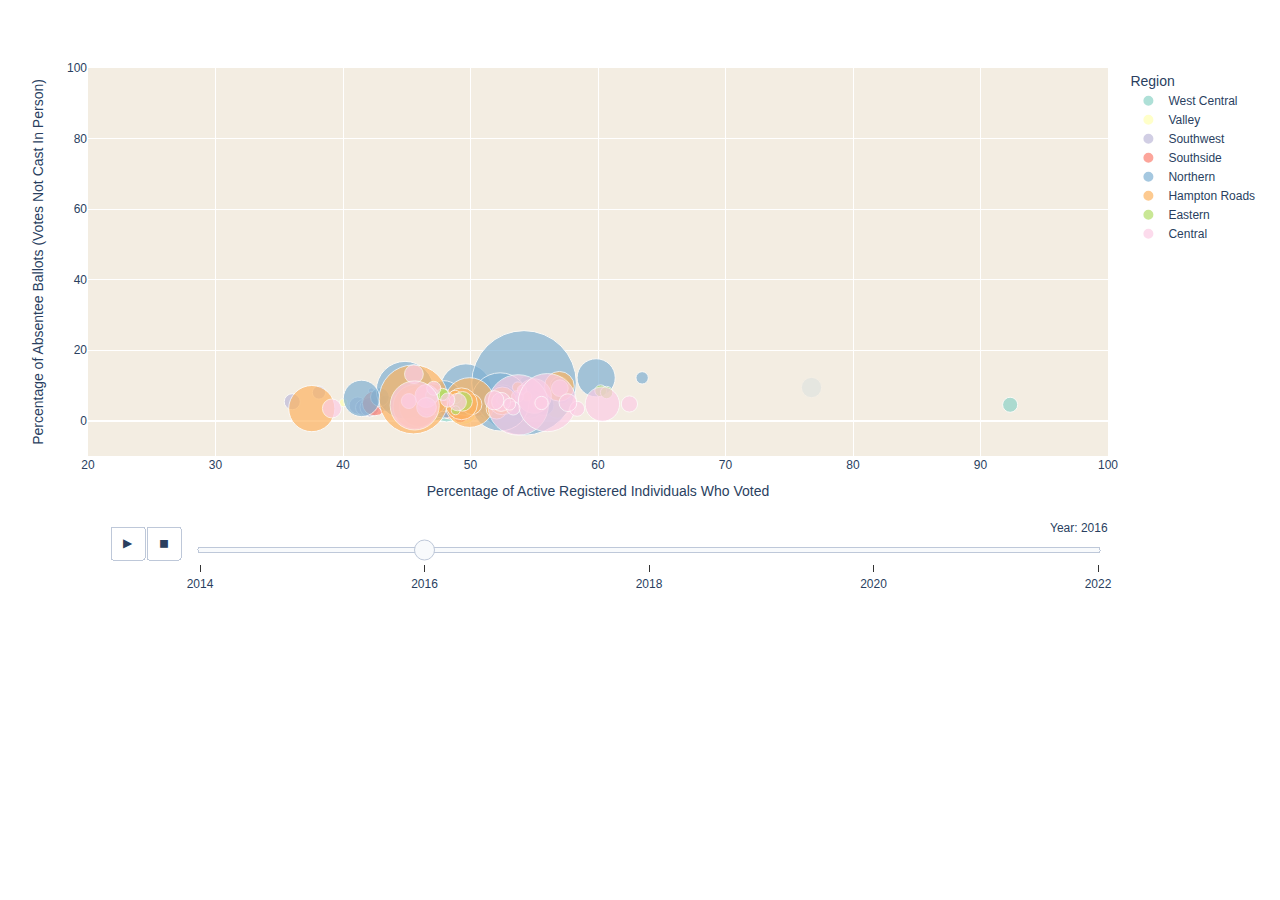
